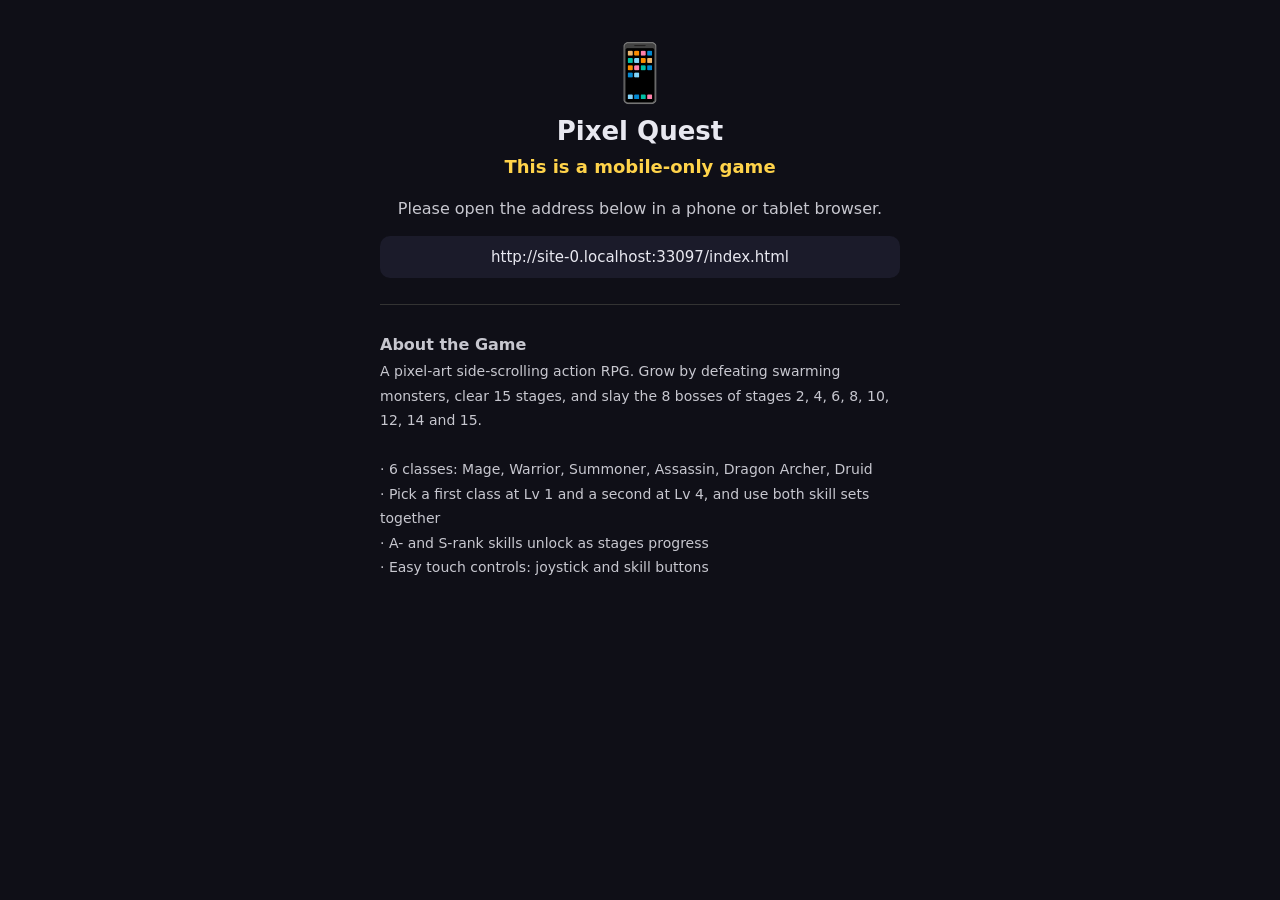
==== index.html @ 2a6843b0 "Add files via upload" ====
<!DOCTYPE html><html lang="ko"><head><meta charset="utf-8"><meta name="viewport" content="width=device-width,initial-scale=1,maximum-scale=1,user-scalable=no,viewport-fit=cover"><title>픽셀퀘스트</title>
<style>
:root{
 --bg:#090d18;--fg:#f1f4ff;--bt:#18243a;--bd:#425879;
 --gold:#f4c96b;--cyan:#72d9ed;--violet:#a98cff;
 color-scheme:dark;box-sizing:border-box;
 padding-top:env(safe-area-inset-top,0px);padding-bottom:env(safe-area-inset-bottom,0px)
}
*,*:before,*:after{box-sizing:border-box}
html,body{
 margin:0;min-height:100%;color:var(--fg);
 background:
 radial-gradient(ellipse at 50% 0%,rgba(56,83,135,.28),transparent 55%),
 radial-gradient(ellipse at 10% 80%,rgba(40,89,111,.12),transparent 45%),
 linear-gradient(160deg,#080c17 0%,#111a2b 48%,#080d19 100%);
 background-attachment:fixed;font-family:system-ui,-apple-system,sans-serif;
 touch-action:manipulation;overscroll-behavior:none;user-select:none;
 -webkit-user-select:none;-webkit-touch-callout:none;-webkit-tap-highlight-color:transparent
}
canvas,button,#ctl,#top{touch-action:manipulation}
#c{
 display:block;width:min(100%,62vh);max-width:900px;margin:0 auto;
 image-rendering:pixelated;background:#070b14;
 border:1px solid rgba(145,184,224,.42);border-radius:13px;
 box-shadow:0 0 0 3px rgba(6,12,24,.92),0 0 0 4px rgba(115,159,207,.16),
 0 18px 44px rgba(0,0,0,.58),0 0 32px rgba(71,143,194,.12)
}
#top{
 max-width:900px;margin:0 auto;padding:12px 8px 9px;display:flex;gap:9px
}
button{
 position:relative;overflow:hidden;font:inherit;color:var(--fg);
 background:linear-gradient(180deg,#273a58 0%,#17243a 55%,#111b2d 100%);
 border:1px solid #58759a;border-radius:10px;padding:0;
 box-shadow:0 3px 0 #080f1c, inset 0 1px 0 rgba(255,255,255,.2),
 0 5px 14px rgba(0,0,0,.22);
 text-shadow:0 1px 2px #000;transition:filter .12s,transform .12s
}
button:before{
 content:"";position:absolute;inset:2px;border:1px solid rgba(177,213,246,.12);
 border-radius:7px;pointer-events:none
}
button:active{transform:translateY(2px);filter:brightness(1.2);box-shadow:0 1px 0 #080f1c}
#bs{
 height:42px;flex:1;font-size:14px;font-weight:800;letter-spacing:.04em;
 color:#ffe6a0;border-color:#9b7b43;
 background:linear-gradient(180deg,#5c482c,#342a22 60%,#211d1d)
}
#bm,#bl{
 height:42px;width:56px;font-size:19px;flex:none;
 background:linear-gradient(180deg,#29495d,#172b40)
}
#ctl{
 max-width:900px;margin:0 auto;padding:10px 9px 12px;display:grid;gap:8px;
 background:linear-gradient(180deg,rgba(15,25,43,.08),rgba(8,14,26,.72));
 border-top:1px solid rgba(130,171,213,.12)
}
.dp{display:flex;justify-content:space-between;align-items:center;gap:14px;padding:3px 3px}
#js{
 width:132px;height:132px;flex:none;position:relative;border-radius:50%;
 background:radial-gradient(circle at 42% 36%,rgba(71,112,154,.58),rgba(21,38,63,.9) 58%,#0b1425 100%);
 border:2px solid #6b91b4;box-shadow:inset 0 0 0 5px rgba(5,12,24,.52),
 inset 0 0 22px rgba(105,175,220,.2),0 5px 18px rgba(0,0,0,.45);
 touch-action:none
}
#js:before{
 content:"";position:absolute;inset:10px;border:1px dashed rgba(176,214,243,.3);
 border-radius:50%;pointer-events:none
}
#js:after{
 content:"";position:absolute;left:50%;top:50%;width:4px;height:4px;
 transform:translate(-50%,-50%);border-radius:50%;background:#bcecff;
 box-shadow:0 0 8px #72d9ed;pointer-events:none
}
#kn{
 position:absolute;width:54px;height:54px;left:37px;top:37px;border-radius:50%;
 background:radial-gradient(circle at 34% 27%,#f1fbff 0%,#9fc5dd 13%,#557e9e 47%,#213d5a 78%,#14243a 100%);
 border:2px solid rgba(220,242,255,.7);
 box-shadow:0 4px 9px rgba(0,0,0,.55),inset 0 2px 4px rgba(255,255,255,.45);
 pointer-events:none
}
#sg{display:grid;grid-template-columns:repeat(4,minmax(0,1fr));gap:7px;flex:1;min-width:0}
.sk{
 height:62px;min-width:0;padding:0 2px;border-radius:9px;
 background:linear-gradient(180deg,#293d5c,#17243a 60%,#101a2b);
 border-color:#58749a;box-shadow:0 3px 0 #080f1b,inset 0 1px 0 rgba(255,255,255,.18);
}
.sk:nth-child(4n+1){border-color:#5687a9}
.sk:nth-child(4n+2){border-color:#987bba}
.sk:nth-child(4n+3){border-color:#b18b50}
.sk:nth-child(4n){border-color:#649a80}
.sk span{display:block;font-size:10px;line-height:1.18;font-weight:800;white-space:nowrap;overflow:hidden;text-overflow:ellipsis;padding:0 2px}
.sk i{display:block;font-style:normal;font-size:9px;opacity:.72;margin-top:4px}
#zoo{
 display:flex;justify-content:center;gap:12px;padding:13px 0 24px;margin:8px 8px 0;
 border-top:1px solid rgba(125,165,206,.18);
 background:linear-gradient(180deg,rgba(18,30,49,.32),transparent)
}
#zoo img{
 width:46px;image-rendering:pixelated;filter:drop-shadow(0 4px 4px rgba(0,0,0,.55));
 animation:bob .8s infinite alternate ease-in-out
}
#ov{
 display:none;position:fixed;inset:0;z-index:9;
 background:radial-gradient(ellipse at 50% 25%,rgba(45,67,108,.97),rgba(8,12,25,.985) 68%);
 color:#fff;flex-direction:column;align-items:center;justify-content:center;gap:9px;
 overflow:auto;padding:18px;touch-action:pan-y
}
#ov button{
 color:#fff;background:linear-gradient(180deg,#3a5277,#1b2c48);
 border-color:#7896bc;min-height:38px
}
.r{display:flex;justify-content:space-between;align-items:center;width:min(340px,92%);gap:10px}
.r button{width:46px;height:34px;font-size:18px}
.r button:disabled{opacity:.3}
.m{
 width:min(340px,92%);padding:13px;font-size:16px;
 background:linear-gradient(180deg,rgba(40,57,85,.95),rgba(17,28,48,.96));
 border:1px solid rgba(156,193,230,.55);border-radius:12px;
 box-shadow:0 8px 24px rgba(0,0,0,.3),inset 0 1px 0 rgba(255,255,255,.12)
}
.m small{display:block;opacity:.76;font-size:12px}
h3{margin:4px;color:#ffe3a0;text-shadow:0 2px 4px #000}
p{margin:2px}
.hp{
 width:min(350px,94%);font-size:13px;line-height:1.6;text-align:left;
 background:linear-gradient(145deg,rgba(22,36,58,.94),rgba(10,19,34,.96));
 border:1px solid #526e91;border-radius:12px;padding:13px 15px;
 max-height:62vh;overflow:auto;box-shadow:0 8px 24px rgba(0,0,0,.32)
}
.hp b{color:#ffdc83}
.glass{background:rgba(11,20,36,.72)!important;backdrop-filter:blur(9px);-webkit-backdrop-filter:blur(9px)}
.glass .r,.glass h3,.glass p{text-shadow:0 1px 3px #000}
.ttl{
 font-size:38px;font-weight:950;letter-spacing:2px;color:#ffe08a;text-align:center;
 text-shadow:2px 2px 0 #8a5422,4px 4px 0 #342315,6px 7px 0 #050914;
 filter:drop-shadow(0 0 12px rgba(255,204,105,.22))
}
.sub{opacity:.8;font-size:13px;text-align:center;color:#c8d8ee}
.chars{display:flex;gap:9px;margin:10px 0}
.chars img{width:46px;image-rendering:pixelated;animation:bob 1s infinite alternate;filter:drop-shadow(0 4px 5px #000)}
@keyframes bob{to{transform:translateY(-6px)}}
@keyframes fi{from{opacity:0;transform:translateY(8px)}}
.fi{animation:fi .7s both;text-align:center}
@media(max-width:370px){
 #js{width:112px;height:112px}
 #kn{width:48px;height:48px;left:30px;top:30px}
 .sk{height:58px}.sk span{font-size:9px}
 #ctl{padding-left:6px;padding-right:6px}
}
@media(min-width:700px){
 #ctl{padding-left:14px;padding-right:14px}
 .sk{height:68px}
}
</style></head><body>
<div id="top"><button id="bs">스탯 / 스킬</button><button id="bm">🔊</button><button id="bl">🌐</button></div>
<canvas id="c"></canvas>
<div id="ctl"><div class="dp"><div id="js"><div id="kn"></div></div><div id="sg"><button class="sk"><span></span><i></i></button><button class="sk"><span></span><i></i></button><button class="sk"><span></span><i></i></button><button class="sk"><span></span><i></i></button><button class="sk"><span></span><i></i></button><button class="sk"><span></span><i></i></button><button class="sk"><span></span><i></i></button><button class="sk"><span></span><i></i></button></div></div></div>
<div id="zoo"></div>
<div id="ov"></div>
<script>
(function(){var u=navigator.userAgent||'',m=/Android|iPhone|iPad|iPod|Mobile|Silk/i.test(u)||(navigator.maxTouchPoints>1&&/Macintosh/.test(u))||(matchMedia&&matchMedia('(pointer:coarse)').matches&&matchMedia('(hover:none)').matches);
if(m||/[?&]dev(=|&|$)/.test(location.search))return;
document.body.innerHTML='<div style="position:fixed;inset:0;overflow:auto;background:#0f0f17;color:#e8e8f0;font-family:system-ui,sans-serif;text-align:center;padding:40px 20px;box-sizing:border-box"><div style="max-width:520px;margin:0 auto"><div style="font-size:56px">📱</div><h1 style="font-size:26px;margin:10px 0">픽셀퀘스트</h1><p style="font-size:18px;color:#ffd34a;font-weight:700;margin:6px 0 18px">모바일 전용 게임이에요</p><p style="line-height:1.7;opacity:.85">휴대폰이나 태블릿의 브라우저에서 아래 주소로 접속해 주세요.</p><p style="background:#1b1b2a;border-radius:10px;padding:12px;word-break:break-all;font-size:15px;margin:14px 0">'+location.origin+location.pathname+'</p><hr style="border:0;border-top:1px solid #333;margin:26px 0"><div style="text-align:left;line-height:1.75;font-size:14px;opacity:.85"><b style="font-size:16px">게임 소개</b><br>픽셀 도트 감성의 횡스크롤 액션 RPG입니다. 몰려오는 몬스터를 처치하며 성장하고, 15개 스테이지를 돌파하고 2·4·6·8·10·12·14·15 스테이지의 보스 8마리를 쓰러뜨리세요.<br><br>· 6개 직업: 법사, 전사, 소환사, 어쌔신, 용의 신궁, 자연술사<br>· 레벨 1에 첫 직업을, 레벨 4에 두 번째 직업을 고르고 두 직업의 스킬을 함께 사용<br>· 스테이지가 오르면 A급, S급 스킬이 열리는 성장 구조<br>· 터치 조이스틱과 스킬 버튼으로 간편하게 조작</div></div></div>';
window.__NOMOBILE=1})();
</script>

<script>
window.RIG=(function(){let g;
var GPAL={t1:'#3a7a3a',t2:'#5aa24a',h1:'#2f6a2a',h2:'#4aa23c',sk:'#f4d4b0',cl:'#7a4a2a',mode:'snake',hr:'#c8321f'};
const ez=x=>x<0?0:x>1?1:x*x*(3-2*x),lerp=(a,b,t)=>a+(b-a)*t,cl=(x,a=0,b=1)=>Math.max(a,Math.min(b,x));
let IDLE=0,NOFX=0;const seg=(t,a,b)=>IDLE?0:cl((t-a)/(b-a));
function shade(h,k){const n=parseInt(h.slice(1),16);let r=n>>16,gg=n>>8&255,b=n&255;r=cl(r*k,0,255)|0;gg=cl(gg*k,0,255)|0;b=cl(b*k,0,255)|0;return`rgb(${r},${gg},${b})`}
let LW=1.3;
function body(fill,k=.55){g.fillStyle=fill;g.fill();g.lineWidth=LW*.8;g.strokeStyle=shade(fill,Math.max(k,.8));g.lineJoin='round';g.stroke()}
function rect(cx,cy,w,h,a,fill,r=1.5){g.save();g.translate(cx,cy);g.rotate(a);g.beginPath();g.roundRect(-w/2,-h/2,w,h,r);body(fill);g.restore()}
function circ(x,y,r,fill){g.beginPath();g.arc(x,y,r,0,7);body(fill)}
function limb(x,y,a1,l1,a2,l2,w,fill){// returns hand pos
 const x1=x+Math.cos(a1)*l1,y1=y+Math.sin(a1)*l1,x2=x1+Math.cos(a2)*l2,y2=y1+Math.sin(a2)*l2;
 g.lineCap='round';for(const [col,ww] of [[shade(fill,.8),w+1.1],[fill,w]]){g.strokeStyle=col;g.lineWidth=ww;g.beginPath();g.moveTo(x,y);g.lineTo(x1,y1);g.lineTo(x2,y2);g.stroke()}
 return[x2,y2,x1,y1]}
function sword(x,y,a,len,w=2.6){g.save();g.translate(x,y);g.rotate(a);g.beginPath();g.moveTo(-3,-w/2);g.lineTo(len-4,-w/2);g.lineTo(len+2,0);g.lineTo(len-4,w/2);g.lineTo(-3,w/2);g.closePath();body('#cfd6e4',.5);g.fillStyle='#8a5a2a';g.fillRect(-5,-1.2,3,2.4);g.fillStyle='#e0b040';g.fillRect(-1,-4,2,8);g.restore()}
function arcFx(x,y,r,a0,a1,al,col='#9fe8ff'){if(al<=0)return;g.save();g.globalCompositeOperation='lighter';g.lineCap='round';for(const [w,o] of [[9,.18],[3,.9]]){g.globalAlpha=al*o;g.strokeStyle=col;g.lineWidth=w;g.beginPath();g.arc(x,y,r,a0,a1,a1<a0);g.stroke()}g.restore()}
function orb(x,y,r,col){g.save();g.globalCompositeOperation='lighter';for(const [k,o] of [[2.2,.25],[1.4,.5],[.7,1]]){g.globalAlpha=o;g.fillStyle=col;g.beginPath();g.arc(x,y,r*k,0,7);g.fill()}g.restore()}
let SKY=0;function yb(c){if(!SKY)return c;const n=parseInt(c.slice(1),16),m=[0xe6,0xbf,0x55];const f=v=>Math.max(0,Math.min(255,((v-205)*1.7+205)|0));const r=f((n>>16)*.72+m[0]*.28),gg=f((n>>8&255)*.72+m[1]*.28),b=f((n&255)*.72+m[2]*.28);return`rgb(${r},${gg},${b})`}
function skull(x,y,s,jaw=0){circ(x,y,5.2*s,yb('#e8e4d4'));rect(x,y+4.6*s+jaw,5.4*s,2.6*s,0,yb('#d6d1bd'),1);g.fillStyle='#1a1410';g.beginPath();g.arc(x+1.4*s,y-.6*s,1.35*s,0,7);g.arc(x+3.4*s,y-.6*s,1.35*s,0,7);g.fill();g.fillStyle='#ff4a3a';g.fillRect(x+1.1*s,y-.9*s,.8*s,.8*s);g.fillRect(x+3.1*s,y-.9*s,.8*s,.8*s)}
function ikArm(x,y,tx,ty,l1,l2,w,fill,dir){const dx=tx-x,dy=ty-y,d=Math.hypot(dx,dy)||1,m=Math.min(d,l1+l2-.3),a=Math.atan2(dy,dx),c=Math.max(-1,Math.min(1,(l1*l1+m*m-l2*l2)/(2*l1*m))),ang=Math.acos(c)*dir,ex=x+Math.cos(a+ang)*l1,ey=y+Math.sin(a+ang)*l1,hx=x+Math.cos(a)*m,hy=y+Math.sin(a)*m;return limb(x,y,a+ang,l1,Math.atan2(hy-ey,hx-ex),l2,w,fill)}
function bowArms(t,SH,SR,L,skin,skinR,sc,fx){let aim,pull,fire=false,q=0;
 if(IDLE){aim=.5+Math.sin(t*5)*.03;pull=3}
 else{aim=t<.3?lerp(.5,-.06,ez(seg(t,0,.3))):t<.8?-.06:lerp(-.06,.5,ez(seg(t,.8,1)));
  pull=t<.3?3:t<.6?lerp(3,11,ez(seg(t,.3,.6))):t<.72?lerp(11,3,ez(seg(t,.6,.72))):3;fire=t>=.6;q=t-.6}
 const hx=SH[0]+Math.cos(aim)*2*L,hy=SH[1]+Math.sin(aim)*2*L;
 limb(SH[0],SH[1],aim,L,aim,L,3,skin);bow(hx,hy,aim,pull,fire,sc);
 const nx=hx-Math.cos(aim)*pull,ny=hy-Math.sin(aim)*pull;
 ikArm(SR[0],SR[1],nx,ny,L*.9,L*.9,2.8,skinR,1);circ(nx,ny,1.7,skinR);circ(hx,hy,1.9,skin);
 if(!NOFX&&fx&&!IDLE&&t<.6){g.save();g.globalCompositeOperation='lighter';g.globalAlpha=.25+.45*seg(t,.3,.6);g.fillStyle=fx;g.beginPath();g.arc(hx+Math.cos(aim)*2,hy+Math.sin(aim)*2,2+seg(t,.3,.6)*2.5,0,7);g.fill();g.restore()}
 if(!NOFX&&fire&&q<.4){arrowFx(hx,hy,aim,q*330);if(fx){g.save();g.globalCompositeOperation='lighter';g.globalAlpha=.6*(1-q/.4);g.fillStyle=fx;g.beginPath();g.arc(hx+Math.cos(aim)*q*330,hy+Math.sin(aim)*q*330,7,0,7);g.fill();g.restore()}}}
function skel(t,mode){// facing +x
 const sway=Math.sin(t*6)*.6;
 limb(-1,-13,1.6+sway*.1,7,1.5,7,3,yb('#c9c4b0'));limb(3,-13,1.45,7,1.62,7,3,yb('#e8e4d4'));
 rect(1,-15,8,4,0,yb('#d6d1bd'));
 let lean=0,a1=-.3,bend=.5,pw=0;
 if(mode=='sw'){const R0=1.15,RB=-.25;
  if(IDLE){a1=R0+sway*.05;bend=RB;lean=0}
  else{const w=seg(t,0,.45),s2=seg(t,.45,.7),r=seg(t,.7,1);
   if(t<.45){a1=lerp(R0,-2.5,ez(w));bend=lerp(RB,-.4,ez(w));lean=-3*ez(w)}
   else if(t<.7){a1=lerp(-2.5,R0,ez(s2));bend=lerp(-.4,RB+.5,ez(s2));lean=lerp(-3,5,ez(s2))}
   else{a1=R0;bend=lerp(RB+.5,RB,ez(r));lean=lerp(5,0,ez(r))}}}
 else{lean=0}
 g.save();g.translate(lean,0);
 rect(1,-24,9,13,0,yb('#e8e4d4'),2);g.strokeStyle=yb('#8e8872');g.lineWidth=1;for(let i=0;i<3;i++){g.beginPath();g.moveTo(-2,-27+i*3.4);g.lineTo(4,-27+i*3.4);g.stroke()}
 rect(1,-16.5,3,4,0,yb('#d6d1bd'));
 if(mode!='ar')limb(-2,-29,2.2,6,2.4,6,2.8,yb('#c9c4b0'));
 const sh=[2,-29];let h=mode=='ar'?[0,0]:limb(sh[0],sh[1],a1,8,a1+bend,8,2.8,yb('#e8e4d4'));
 skull(2.5,-35,1,0);
 if(mode=='sw'){const ang=a1+bend;sword(h[0],h[1],ang-.2+ (t>=.45&&t<.7?.3:0),17);
  if(t>.45&&t<.78){const al=1-seg(t,.62,.78),aa=-2.5,ab=1.0;arcFx(sh[0],sh[1],18,lerp(aa,ab,ez(seg(t,.45,.7)))-1.8,lerp(aa,ab,ez(seg(t,.45,.7))),al)}}
 else{bowArms(t,sh,[-2,-29],8,yb('#e8e4d4'),yb('#c9c4b0'),.8)}
 g.restore()}
let BOWC=null;const BOWD={m:'#c8a06a',o:'#4a321a',h:'#ecd8a8',t:'#f4e6c0',g:'#6a4a28'},BOWG={m:'#e8c040',o:'#6a4208',h:'#fff2a8',t:'#fff8cc',g:'#7a4a10'};
function bow(x,y,a,pull,fire,sc=1){const c=BOWC||BOWD,L=17*sc,bend=1+Math.max(0,pull-3)*.05,P=u=>{const U=[0,.12,.37,.6,.8,1],X=[0,.1,.25,.1,-.12,-.27];let i=0;while(i<4&&u>U[i+1])i++;const t=(u-U[i])/(U[i+1]-U[i]),s=t*t*(3-2*t);return[L*bend*(X[i]+(X[i+1]-X[i])*s),u*L]},N=14;
 g.save();g.translate(x,y);g.rotate(a);g.lineCap='round';g.lineJoin='round';
 for(const sg of[-1,1])for(let ps=0;ps<3;ps++){for(let i=0;i<N;i++){const u0=i/N,u1=(i+1)/N,p0=P(u0),p1=P(u1),w=(4.4-2.6*u1)*sc;g.strokeStyle=ps==0?c.o:ps==1?c.m:c.h;g.lineWidth=ps==0?w+1.5:ps==1?w:w*.32;const ox=ps==2?.7*sc:0;g.beginPath();g.moveTo(p0[0]+ox,sg*p0[1]);g.lineTo(p1[0]+ox,sg*p1[1]);g.stroke()}}
 const T=P(1);g.fillStyle=c.o;for(const sg of[-1,1]){g.beginPath();g.arc(T[0],sg*T[1],1.9*sc,0,7);g.fill()}g.fillStyle=c.t;for(const sg of[-1,1]){g.beginPath();g.arc(T[0],sg*T[1],1.1*sc,0,7);g.fill()}
 g.fillStyle=c.o;g.fillRect(-2.5*sc,-5.2*sc,5*sc,10.4*sc);g.fillStyle=c.g;g.fillRect(-1.8*sc,-4.4*sc,3.6*sc,8.8*sc);g.strokeStyle=c.h;g.lineWidth=.7*sc;for(let i=-3;i<=3;i+=2){g.beginPath();g.moveTo(-1.8*sc,i*sc);g.lineTo(1.8*sc,i*sc+1.1*sc);g.stroke()}
 g.strokeStyle='#f2efe0';g.lineWidth=.9;g.beginPath();g.moveTo(T[0],-T[1]);g.lineTo(-pull,0);g.lineTo(T[0],T[1]);g.stroke();
 if(!fire){g.strokeStyle='#d8d0b8';g.lineWidth=1.6;g.beginPath();g.moveTo(-pull,0);g.lineTo(L*.95,0);g.stroke();g.fillStyle='#cfd6e4';g.beginPath();g.moveTo(L*.95,-2.4);g.lineTo(L*.95+5,0);g.lineTo(L*.95,2.4);g.fill()}g.restore()}
function arrowFx(x,y,a,d){g.save();g.translate(x,y);g.rotate(a);g.translate(d,0);g.strokeStyle='#d8d0b8';g.lineWidth=1.8;g.beginPath();g.moveTo(-14,0);g.lineTo(6,0);g.stroke();g.fillStyle='#cfd6e4';g.beginPath();g.moveTo(6,-2.4);g.lineTo(11,0);g.lineTo(6,2.4);g.fill();g.globalCompositeOperation='lighter';g.globalAlpha=.5;g.strokeStyle='#ffe9a8';g.lineWidth=4;g.beginPath();g.moveTo(-34,0);g.lineTo(-10,0);g.stroke();g.restore()}
let TWF=1;
function archerTop(t,sx,sy,skin,hair,cloth,scale=1){// upper body at (sx,sy)=neck base ; bow arm forward
 const w=seg(t,0,.55),f=t>=.6,rl=seg(t,.6,.8),pull=f?lerp(9,0,ez(rl*3)):lerp(0,9,ez(w)),a=-.08;
 rect(sx,sy+7,9*TWF,15,0,cloth,2);
 const bx=sx+13,by=sy+1;
 bowArms(t,[sx+1,sy+1],[sx-1,sy+1],7.5,skin,shade(skin,.85),1);
 circ(sx+1,sy-6,5.4,skin);return{bx,by,pull,f}}
function centaur(t){const gx=Math.sin(t*5)*.25;
 // legs
 for(const [x,ph,col] of [[-18,0,'#8a5228'],[-12,2,'#8a5228'],[12,1,'#a8683a'],[18,3,'#a8683a']])limb(x,-21,1.6+Math.sin(t*5+ph)*.12,11,1.57,10.5,3.6,col);
 g.beginPath();g.ellipse(0,-27,25,10.5,0,0,7);body('#b0703a');
 g.strokeStyle='#5a3418';g.lineWidth=3;g.beginPath();g.moveTo(-24,-30);g.bezierCurveTo(-34,-30,-36,-18,-33,-9+Math.sin(t*6)*2);g.stroke();
 rect(18,-34,8*1.7,10,-.2,'#b0703a',3);
 const w=seg(t,0,.55);TWF=1.7;archerTop(t,19,-47,'#e0a878','#5a3418','#d8b078');TWF=1;
 g.fillStyle='#5a3418';g.beginPath();g.arc(20,-53.5,5.9,3.1,6.3);g.fill();
}
function snakeTail(t,x0,y0,t1,t2,len=64,w0=6.4){const N=44,pts=[],G0=-7;for(let i=0;i<=N;i++){const u=i/N;const x=x0-2-u*len+Math.sin(t*3+u*4)*2*u;let y=G0-(G0-y0)*Math.exp(-u*4.2)*1+Math.sin(u*9-t*3)*3.2*u-(u>.78?Math.pow((u-.78)/.22,1.7)*15:0);pts.push([x,y,w0*Math.pow(1-u,.75)+1])}
 const L=[],R=[];for(let i=0;i<=N;i++){const a=pts[Math.max(0,i-1)],b=pts[Math.min(N,i+1)],dx=b[0]-a[0],dy=b[1]-a[1],m=Math.hypot(dx,dy)||1,nx=-dy/m,ny=dx/m;L.push([pts[i][0]+nx*pts[i][2],pts[i][1]+ny*pts[i][2]]);R.push([pts[i][0]-nx*pts[i][2],pts[i][1]-ny*pts[i][2]])}
 g.beginPath();L.forEach((p,i)=>i?g.lineTo(p[0],p[1]):g.moveTo(p[0],p[1]));for(let i=N;i>=0;i--)g.lineTo(R[i][0],R[i][1]);g.closePath();body(t1,.55);
 g.save();g.clip();g.strokeStyle=shade(t1,.72);g.lineWidth=1;g.globalAlpha=.7;for(let i=4;i<N;i+=3){const p=pts[i];g.beginPath();g.moveTo(L[i][0],L[i][1]);g.quadraticCurveTo(p[0]-1.8,p[1]+.4,R[i][0],R[i][1]);g.stroke()}
 g.globalAlpha=.6;g.strokeStyle=t2;g.lineWidth=3;g.beginPath();pts.forEach((p,i)=>i?g.lineTo(p[0],p[1]+p[2]*.5):g.moveTo(p[0],p[1]+p[2]*.5));g.stroke();g.restore()}
function gorgon(t){const pony=GPAL.mode=='pony';
 snakeTail(t,0,-20,GPAL.t1,GPAL.t2,64,6.4*1.7*2/3);
 g.save();g.scale(2/3,1);g.beginPath();g.moveTo(-7.7,-30);g.lineTo(7.7,-30);g.quadraticCurveTo(12.5,-24,11.5,-17);g.quadraticCurveTo(10,-11,0,-9.5);g.quadraticCurveTo(-10,-11,-11.5,-17);g.quadraticCurveTo(-12.5,-24,-7.7,-30);g.closePath();body(GPAL.cl,.55);g.restore();

 const nS=pony?0:19;for(let k=0;k<nS;k++){const a=-2.9+k*.22+Math.sin(t*5+k)*.18;g.strokeStyle=GPAL.h1;g.lineWidth=2.4;g.lineCap='round';g.beginPath();g.moveTo(-1,-46);g.quadraticCurveTo(-1+Math.cos(a)*10,-46+Math.sin(a)*10-3,-1+Math.cos(a+.3)*15+Math.sin(t*6+k)*2,-46+Math.sin(a)*14);g.stroke();g.strokeStyle=GPAL.h2;g.lineWidth=1;g.stroke();g.fillStyle=GPAL.h2;g.fillRect(-1+Math.cos(a+.3)*15+Math.sin(t*6+k)*2-1,-46+Math.sin(a)*14-1,2,2)}
 TWF=1.7*2/3;archerTop(t,0,-36,GPAL.sk,GPAL.h1,GPAL.cl);TWF=1;
 if(!pony){g.save();g.beginPath();g.arc(1,-42,5.5,0,7);g.clip();g.fillStyle=GPAL.h1;g.fillRect(-8,-56,18,11.2);g.restore();g.lineCap='round';for(let k=0;k<7;k++){const x=-3.6+k*1.45,sw=Math.sin(t*6+k*1.3)*.5;g.strokeStyle=GPAL.h1;g.lineWidth=1.9;g.beginPath();g.moveTo(x,-47.5);g.quadraticCurveTo(x+(k%2?1.4:-1.4)+sw,-46,x+(k%2?-.4:.4),-44.2);g.stroke();g.strokeStyle=GPAL.h2;g.lineWidth=.8;g.stroke()}}
 if(pony){const sw=Math.sin(t*6)*2;g.beginPath();g.arc(1,-42.5,6.2,3.2,6.3);g.lineTo(5,-38);g.lineTo(-4,-38);g.closePath();body(GPAL.hr,.6);g.beginPath();g.moveTo(-4,-44);g.quadraticCurveTo(-16,-44+sw,-20,-30+sw*1.5);g.quadraticCurveTo(-12,-34,-3,-39);g.closePath();body(GPAL.hr,.6)}
 g.fillStyle='#ff4a3a';g.fillRect(2.2,-42,1.4,1.4);g.fillRect(-.6,-42,1.4,1.4);
}
let AXG=0;
function axeD(x,y,a,len=30){g.save();g.translate(x,y);g.rotate(a);g.fillStyle='#4a2f14';g.fillRect(-8,-1.6,len+6,3.2);g.fillStyle='#8a5a2a';g.fillRect(-8,-.6,len+6,1.2);
 const BC=AXG?'#e8b838':'#b4bccc',BH=AXG?'#fff0a0':'#e8eef8';
 g.fillStyle='#6a6a78';g.fillRect(len-12,-4,7,8);g.fillStyle='#4a4a58';g.fillRect(len-12,-1,7,2);
 g.beginPath();g.moveTo(len-6,-21);g.bezierCurveTo(len+10,-19,len+17,-9,len+17,0);g.bezierCurveTo(len+17,9,len+10,19,len-6,21);g.quadraticCurveTo(len+5,10,len+5,0);g.quadraticCurveTo(len+5,-10,len-6,-21);g.closePath();body(BC,.55);
 g.strokeStyle=BH;g.lineWidth=1.2;g.lineCap='round';g.beginPath();g.moveTo(len+13,-6);g.quadraticCurveTo(len+15,0,len+13,6);g.stroke();g.restore()}
function mino(t){const sw=(tt)=>{const w=seg(tt,0,.5),s=seg(tt,.5,.64),r=seg(tt,.74,1);return tt<.5?lerp(-.4,-2.6,ez(w)):tt<.64?lerp(-2.6,1.3,ez(s)):lerp(1.3,-.4,ez(r))};
 const w=seg(t,0,.5),s=seg(t,.5,.64),r=seg(t,.74,1);
 const aa=sw(t),ab=sw(Math.max(0,t-.045));let lean=t<.5?-4*ez(w):t<.64?lerp(-4,9,ez(s)):lerp(9,0,ez(r));let dip=t<.5?0:t<.64?lerp(0,5,s):lerp(5,0,r);
 limb(-9,-22,1.62,12,1.57,12,7,'#5a3018');limb(9,-22,1.5,12,1.6,12,7,'#7a4524');
 g.save();g.translate(lean,dip);
 rect(0,-34,28,24,0,'#8a4f2a',5);rect(0,-24,22,8,0,'#5a3018',2);g.fillStyle='#e8e4d4';g.fillRect(-14,-26,28,2.6);
 for(const [x,y] of [[-9,-40],[6,-37]]){g.strokeStyle='#6a3a1c';g.lineWidth=1;g.beginPath();g.arc(x,y,3,0,3);g.stroke()}
 // back arm + axe
 const shB=[-13,-42],hB=limb(shB[0],shB[1],ab,12,ab+.12,12,7,'#7a4524');circ(hB[0],hB[1],5,'#6a3a1c');
 rect(5,-55,18,17,0,'#8a4f2a',6);rect(14,-50,10,8,0,'#5a3018',3);g.fillStyle='#e8c8a8';g.fillRect(19,-48,2,2);g.fillStyle='#ff3a2a';g.fillRect(8,-58,3,2);g.fillRect(14,-58,3,2);
 for(const sgn of[-1,1]){g.save();g.translate(11,-62);g.scale(sgn,1);g.beginPath();g.moveTo(5,0);g.quadraticCurveTo(14,-3,14,-15);g.quadraticCurveTo(8,-6,2,-2);g.closePath();body('#eee9da',.6);g.restore()}
 const sh=[14,-43],h=limb(sh[0],sh[1],aa,12,aa+.12,12,7,'#8a4f2a');circ(h[0],h[1],5.4,'#7a4524');axeD(h[0],h[1],aa+.12,28);
 if(t>.5&&t<.82){const al=1-seg(t,.64,.82),m=lerp(-2.6,1.3,ez(seg(t,.5,.64)));arcFx(sh[0],sh[1],42,m-1.6,m,al,'#ffc890')}
 g.restore();
 if(t>.62&&t<1){const q=seg(t,.62,.95);g.save();g.globalCompositeOperation='lighter';g.strokeStyle='#ffb060';g.globalAlpha=1-q;g.lineWidth=2.5;g.beginPath();g.ellipse(36,0,10+q*36,3+q*8,0,0,7);g.stroke();g.restore()}}

function spLeg(bx,by,spread,kh,ph,col,w,al=1,lift=0){const fx=bx+spread+Math.sin(ph)*spread*.07,fy=-Math.max(0,Math.sin(ph+1.57))*4*(Math.abs(spread)>0?1:0)-lift,kx=bx+spread*.45,ky=-kh;g.save();g.globalAlpha=al;g.lineCap='round';g.lineJoin='round';for(const [c,ww] of[[shade(col,.5),w+2.2],[col,w]]){g.strokeStyle=c;g.lineWidth=ww;g.beginPath();g.moveTo(bx,by);g.lineTo(kx,ky);g.lineTo(fx,fy);g.stroke()}g.restore();return[kx,ky]}

// ===== generic humanoid =====
function staffD(x,y,a,len,orb,gl=1){g.save();g.translate(x,y);g.rotate(a);g.strokeStyle='#3a2410';g.lineWidth=4;g.lineCap='round';g.beginPath();g.moveTo(-len*.3,0);g.lineTo(len*.7,0);g.stroke();g.strokeStyle='#8a5a2a';g.lineWidth=2.4;g.stroke();g.restore();const ex=x+Math.cos(a)*len*.7,ey=y+Math.sin(a)*len*.7;return[ex,ey]}
function dagger(x,y,a,len=8){g.save();g.translate(x,y);g.rotate(a);g.beginPath();g.moveTo(-1,-1.6);g.lineTo(len,-1);g.lineTo(len+3,0);g.lineTo(len,1);g.lineTo(-1,1.6);g.closePath();body('#dfe6f2',.5);g.fillStyle='#e0b040';g.fillRect(-3,-2.6,2,5.2);g.restore()}
function crescent(x,y,sz,col,al=1,flip=1){g.save();g.translate(x,y);g.scale(flip,1);g.globalCompositeOperation='lighter';g.globalAlpha=al;g.fillStyle=col;g.beginPath();g.arc(0,0,sz,-1.2,1.2);g.arc(-sz*.45,0,sz*.9,1.1,-1.1,true);g.closePath();g.fill();g.restore()}
function human(t,o){
 const w=seg(t,0,.5),s=seg(t,.5,.64),r=seg(t,.7,1);
 const act=t<.5?ez(w):t<.64?1:1-ez(r);
 let lean=0,dx=0;
 const sk=o.sk||'#f2c08a',bd=o.bd||'#b8402a',lg=o.lg||shade(bd,.7);
 const ghosts=(o.at=='dash'&&t>.45&&t<.75)?4:0;
 for(let q=ghosts;q>=0;q--){
  g.save();if(q){g.globalAlpha=.22*(1-q/5);}
  let off=0;if(o.at=='dash'){off=t<.45?-3*ez(w):t<.7?lerp(-3,22,ez(s)):lerp(22,0,ez(r));off-=q*9}
  if(o.at=='slash'||o.at=='twin')off=t<.5?-2*ez(w):t<.7?lerp(-2,6,ez(s)):lerp(6,0,ez(r));
  g.translate(off,0);
  const sway=Math.sin(t*6)*.5;
  // cape
  if(o.cape){g.beginPath();g.moveTo(-3,-30);g.lineTo(-11-Math.sin(t*5)*1.5-act*3,-8);g.lineTo(-1,-12);g.lineTo(5,-30);g.closePath();body(o.cape,.55)}
  limb(-1,-14,1.6+sway*.1,7,1.5,7,3.2,shade(lg,.85));limb(3,-14,1.45,7,1.6,7,3.2,lg);
  rect(1.5,-23,10,14,0,bd,2.5);if(o.belt){g.fillStyle=o.belt;g.fillRect(-3.5,-18,10,2.4)}
  if(o.trim){g.fillStyle=o.trim;g.fillRect(-3.5,-30,10,1.8);g.fillRect(-1,-30,1.8,14)}
  if(o.skirt){g.beginPath();g.moveTo(-4,-15);g.lineTo(7,-15);g.lineTo(9,-6);g.lineTo(-6,-6);g.closePath();body(o.skirt,.6)}
  // back arm
  if(o.at!='shoot'&&o.at!='cast'&&!o.shield)limb(-2,-28,2.1,5.5,2.3,5.5,2.8,shade(sk,.88));
  // head
  circ(2.5,-35,6,sk);
  g.fillStyle='#161620';g.fillRect(4,-36,1.6,2.4);g.fillRect(7,-36,1.6,2.4);
  if(o.eye){g.fillStyle=o.eye;g.fillRect(4,-36,1.6,2.4);g.fillRect(7,-36,1.6,2.4)}
  hatD(o,t);
  // front arm + weapon
  const SH=[2.5,-28];
  if(o.at=='slash'){const a1=IDLE?1.15+sway*.05:t<.5?lerp(1.15,-2.5,ez(w)):t<.7?lerp(-2.5,1.0,ez(s)):lerp(1.0,1.15,ez(r)),bd2=IDLE?-.3:t<.5?lerp(-.3,-.4,ez(w)):t<.7?lerp(-.4,.3,ez(s)):lerp(.3,-.3,ez(r));
   if(o.shield){const rc=shade(sk,.88);ikArm(-2,-28,3,-21,6.5,6.5,2.8,rc,1);circ(8,-21,7.2,o.shield);circ(8,-21,4.2,shade(o.shield,1.15));g.fillStyle='#f2d060';g.fillRect(6.7,-24.6,2.6,7.2);circ(2.2,-21,2.3,rc)}
   const h=limb(SH[0],SH[1],a1,7.5,a1+bd2,7.5,2.9,sk);sword(h[0],h[1],a1+bd2-.2+(t>=.5&&t<.7?.3:0),o.wl||17);
   if(!NOFX&&!q&&t>.5&&t<.78){const al=1-seg(t,.64,.78),aa=-2.5,ab=1.0,m=lerp(aa,ab,ez(seg(t,.5,.7)));arcFx(SH[0],SH[1],20,m-1.8,m,al,o.fx||'#ffd890')}
   if(!NOFX&&!q&&t>.62&&t<1){const u=t-.62;crescent(SH[0]+22+u*110,-20,12-u*8,o.fx||'#ffd890',1-u/.38)}}
  else if(o.at=='twin'){const k=t<.5?ez(w):t<.7?1:1-ez(r);const sp=t>=.5&&t<.7?ez(s):0;
   for(const [i,col] of [[0,1],[1,.85]]){const pk=-2.2+i*.5,en=pk+3.7-i*.6,rs=.8-i*.12,a1=IDLE?rs+sway*.05:t<.5?lerp(rs,pk,ez(w)):t<.7?lerp(pk,en,ez(s)):lerp(en,rs,ez(r)),h=limb(SH[0]-i*2,SH[1],a1,7,a1+.2,7,2.8,i?shade(sk,.9):sk);sword(h[0],h[1],a1+.2-.1,13,2.2)}
   if(!NOFX&&!q&&t>.5&&t<.8){const al=1-seg(t,.64,.8);arcFx(SH[0],SH[1],17,-1.8,.9,al,o.fx||'#9fe8ff')}}
  else if(o.at=='dash'){const k=t<.5?ez(w):t<.7?1:1-ez(r);const sp=t>=.5&&t<.7?ez(s):0;
   for(const [i,ph] of [[0,0],[1,.5]]){const a1=lerp(.2,-1.4+i*.5,k)+sp*(1.6+i*.5),h=limb(SH[0]-i*2,SH[1],a1,6.5,a1+.3,6.5,2.6,i?shade(sk,.9):sk);dagger(h[0],h[1],a1+.3,8)}
   if(!NOFX&&!q&&t>.55&&t<.8){const al=1-seg(t,.62,.8);g.save();g.globalCompositeOperation='lighter';g.globalAlpha=al;g.strokeStyle='#fff';g.lineWidth=2;g.beginPath();g.moveTo(off+4,-26);g.lineTo(off+26,-14);g.moveTo(off+4,-20);g.lineTo(off+26,-28);g.stroke();g.restore()}}
  else if(o.at=='cast'||o.at=='summon'||o.at=='leaf'){
   const a1=lerp(.35,-.25,act),h=limb(SH[0],SH[1],a1,7,a1-.1,7,2.9,sk),st=staffD(h[0]+3,h[1]+8,-1.62+Math.sin(t*3)*.03,36,0);
   const ox=h[0]+3+Math.cos(-1.62)*(25),oy=h[1]+8+Math.sin(-1.62)*25;
   const ch=t<.5?w:1;
   if(o.at=='cast'){ikArm(-2,-28,10+act*4,-26-act*9,6,6,2.8,shade(sk,.88),1);const R0=2.5+ch*4;orb(ox,oy-5,R0,o.fx||'#7ab0ff');circ(ox,oy-5,R0*.55,'#dff');
     if(!NOFX&&t>.62){const u=t-.62;if(u<.4){orb(ox+u*210,oy-5+u*40,5,o.fx||'#7ab0ff');for(let i=1;i<6;i++){g.save();g.globalAlpha=.4*(1-i/6);orb(ox+u*210-i*6,oy-5+u*40-i*1.2,4,o.fx||'#7ab0ff');g.restore()}}}}
   if(o.at=='leaf'){g.save();g.fillStyle=o.fx||'#8fe58f';for(let i=0;i<5;i++){const a=i*1.256;g.beginPath();g.ellipse(ox+Math.cos(a)*4,oy-5+Math.sin(a)*4,2.2,1.1,a,0,7);g.fill()}g.restore();
     if(!NOFX&&t>.55){const u=seg(t,.55,1);for(let i=0;i<14;i++){const a=-.9+i*.25,rr=u*(60+i*3),px=ox+Math.cos(a)*rr+12,py=oy-4+Math.sin(a)*rr*.7+Math.sin(u*9+i)*3;g.save();g.globalAlpha=1-u;g.translate(px,py);g.rotate(u*9+i);g.fillStyle=i%2?(o.fx||'#8fe58f'):'#ff9fc8';g.beginPath();g.ellipse(0,0,3.2,1.5,0,0,7);g.fill();g.strokeStyle=shade('#4a9a5a',.9);g.lineWidth=.6;g.stroke();g.restore()}}
     orb(ox,oy-5,2+ch*2.5,'#aaffaa')}
   if(o.at=='summon'){orb(ox,oy-5,2+ch*3,'#a8c8ff');
     if(!NOFX){const k=t<.5?w:1;g.save();g.globalAlpha=.25+.75*(t<.8?k:1-seg(t,.8,1));g.strokeStyle='#6aa0ff';g.lineWidth=1.5;g.beginPath();g.ellipse(26,0,24,7,0,0,7);g.stroke();g.beginPath();g.ellipse(26,0,15,4.5,0,0,7);g.stroke();for(let i=0;i<8;i++){const a=i*.785+t*2;g.fillStyle='#9fc4ff';g.fillRect(26+Math.cos(a)*20-1,Math.sin(a)*6-1,2,2)}g.restore()}
     if(!NOFX&&t>.5){const u=seg(t,.5,.9),hh=u*16;g.save();g.beginPath();g.rect(0,-30,70,30);g.clip();g.translate(26,0);rect(0,-hh/2,6,hh,0,'#e8e4d4',2);circ(0,-hh-1,4.4,'#e8e4d4');g.fillStyle='#222';g.fillRect(-2,-hh-2,1.4,1.4);g.fillRect(1,-hh-2,1.4,1.4);g.restore()}}}
  else if(o.at=='shoot'){bowArms(t,SH,[-2,-28],7.5,sk,shade(sk,.88),1,o.fx)}
  g.restore()}
}
function hatD(o,t){const h=o.hat;if(!h)return;
 if(h=='crest'){g.beginPath();g.arc(2.5,-36,6.6,3.14,6.28);g.lineTo(9,-34);g.lineTo(-4,-34);g.closePath();body(o.hc1||'#f2c040',.6);g.beginPath();g.moveTo(-1,-41);g.quadraticCurveTo(2.5,-52,9,-41);g.quadraticCurveTo(2.5,-45,-1,-41);body(o.hc2||'#d8321f',.6);g.fillStyle=o.hc1||'#f2c040';g.fillRect(2,-37,1.8,7)}
 if(h=='wizard'){g.beginPath();g.ellipse(2.5,-39,10,2.6,0,0,7);body('#6a3aa0',.55);g.beginPath();g.moveTo(-3,-39);g.quadraticCurveTo(2,-52,10+Math.sin(t*4)*1.2,-58);g.lineTo(8,-39);g.closePath();body('#8a52c8',.55);g.fillStyle='#ffe27a';g.fillRect(-3,-42,11,1.8);g.fillRect(2,-47,2,2)}
 if(h=='hood'){g.beginPath();g.arc(2.5,-35,7.2,3.3,6.1);g.lineTo(9,-30);g.lineTo(-4,-30);g.closePath();body('#f2eee0',.6);g.fillStyle='#e0b040';g.fillRect(-3,-41,11,1.6)}
 if(h=='pink'){g.beginPath();g.arc(2.5,-36,6.8,3.14,6.28);g.closePath();body('#ff9ac4',.6);g.fillStyle='#fff';for(let i=0;i<3;i++)g.fillRect(-2+i*4,-42,1.8,6);g.fillStyle='#f2e060';g.beginPath();g.arc(2.5,-41,6.4,3.4,6.0);g.fill()}
 if(h=='hair'){g.beginPath();g.arc(2.5,-36,6.6,3.14,6.28);g.lineTo(9,-31);g.lineTo(-4,-31);g.closePath();body(o.hair||'#a8602a',.6)}
 if(h=='band'){g.fillStyle='#d8321f';g.fillRect(-3.4,-39,12,2);}
}
// ----- characters -----
const CHARS=[
 ['전사 · 검기',t=>human(t,{at:'slash',bd:'#f2c040',lg:'#e0a830',cape:'#d8321f',hat:'crest',belt:'#d8321f',skirt:'#d8321f',shield:'#d8321f',fx:'#ffd890'}),2.7],
 ['마법사 · 엘리멘탈 볼트',t=>human(t,{at:'cast',bd:'#8a52c8',lg:'#6a3aa0',hat:'wizard',belt:'#ffe27a',fx:'#8ab8ff'}),2.7],
 ['소환사 · 소환',t=>human(t,{at:'summon',sk:'#8a5a3a',bd:'#f2eee0',lg:'#c83030',belt:'#555a78',eye:'#6af',fx:'#a8c8ff'}),2.7],
 ['어쌔신 · 단검난사',t=>human(t,{at:'dash',bd:'#f4f0e4',lg:'#dcd4c0',hat:'hood',trim:'#e0b040',belt:'#e0b040'}),2.7],
 ['용의 신궁 · 용의 숨결',t=>human(t,{at:'shoot',bd:'#d8a040',lg:'#b07a28',hat:'hair',hair:'#c8702a',belt:'#8a5a2a',fx:'#ff9a3a'}),2.7],
 ['자연술사 · 자연의 폭풍',t=>human(t,{at:'leaf',bd:'#6ac46a',lg:'#4aa24a',hat:'pink',skirt:'#6ac46a',belt:'#fff',fx:'#8fe58f'}),2.7]
];

var SLC='#56d85a';
var DPAL={a:'#f08838',b:'#d8702a',c:'#ffd9a0',w:'#f2a050',f1:'#ff7a1a',f2:'#ffd24a',m:'fire'};
var LPAL={skull:'#e8e4d4',rob:'#6a3a8a'};
function glowRing(x,y,rx,ry,al,col){g.save();g.globalCompositeOperation='lighter';g.globalAlpha=al;g.strokeStyle=col;g.lineWidth=2.4;g.beginPath();g.ellipse(x,y,rx,ry,0,0,7);g.stroke();g.restore()}
function ghost(t){const bob=Math.sin(t*6.28*2)*2,w=seg(t,0,.5),s=seg(t,.5,.7),op=t>.5&&t<.72;
 g.save();g.translate(0,-22+bob);g.globalAlpha=.88;
 g.beginPath();g.moveTo(-9,10);for(let i=0;i<=6;i++){g.lineTo(-9+i*3,10+(i%2?5:0)+Math.sin(t*12+i)*1.5)}g.lineTo(9,-2);g.quadraticCurveTo(10,-18,0,-18);g.quadraticCurveTo(-10,-18,-9,-2);g.closePath();body('#dff4ff',.7);
 limb(7,-2,.4-w*.6,6,.2-w*.8,5,3,'#cfeaf8');limb(-6,-2,2.4,6,2.6,5,3,'#bfdcee');
 g.fillStyle='#223';g.beginPath();g.ellipse(3,-9,2,2.6,0,0,7);g.ellipse(-2,-9,2,2.6,0,0,7);g.fill();g.beginPath();g.ellipse(.5,-3,2.4,op?5:1.8,0,0,7);g.fill();g.restore();
 if(t>.5&&t<1){const u=seg(t,.5,.95);for(let i=0;i<3;i++){const k=cl(u-i*.14,0,1);glowRing(12+k*50,-24,4+k*18,6+k*22,(1-k)*.9,'#9fe8ff')}}}
function tomb(t){const w=seg(t,0,.5),sh=Math.sin(t*60)*(t<.5?w*1.2:0);
 g.save();g.translate(sh,0);g.beginPath();g.moveTo(-11,0);g.lineTo(-11,-26);g.quadraticCurveTo(0,-38,11,-26);g.lineTo(11,0);g.closePath();body('#8a8f9c',.55);g.fillStyle='#b4b9c6';g.fillRect(-9,-26,3,24);g.fillStyle='#5a5f6c';g.fillRect(-1.6,-30,3.2,14);g.fillRect(-6,-26,12,3.2);
 g.fillStyle='#4a6a3a';g.fillRect(-13,-3,26,3);g.restore();
 const u=seg(t,.1,.55);if(u>0&&t<.6){const hh=u*14;g.save();g.beginPath();g.rect(-30,-40,70,40);g.clip();limb(18,0,-1.2-u*.2,hh*.6,-1.5,hh*.6,3.2,'#e8e4d4');g.restore()}
 if(t>.55&&t<1){const k=seg(t,.55,.95);g.save();g.globalCompositeOperation='lighter';g.globalAlpha=(1-k)*.8;g.fillStyle='#cfe8ff';g.beginPath();g.arc(0,-14,10+k*40,0,7);g.fill();g.restore();
  for(let i=0;i<9;i++){const a=i*.7+.3,r=k*(28+i%3*10);g.save();g.translate(Math.cos(a)*r,-14+Math.sin(a)*r*.8);g.rotate(k*8+i);g.globalAlpha=1-k;rect(0,0,6,2.2,0,'#e8e4d4',1);g.restore()}}}
function boneDrake(t){const w=seg(t,0,.5),br=t>.5&&t<.9;
 for(const sd of [-1,1]){g.save();g.translate(-2,-26);g.rotate(-.5+Math.sin(t*6.28*2+sd)*.18);g.beginPath();g.moveTo(0,0);g.lineTo(-18*sd*0+(-16),-30);g.lineTo(-6,-14);g.lineTo(-2,-34);g.lineTo(4,-12);g.lineTo(10,-28);g.lineTo(12,-6);g.closePath();g.globalAlpha=sd<0?.6:1;body('#9aa4b8',.5);g.restore()}
 for(let i=0;i<13;i++){const u=i/12,x=-14-u*34,y=-19+u*12+Math.sin(t*6.28*2+u*4)*2.4*u;circ(x,y,3.8*(1-u*.7)+.8,'#e8e4d4')}
 for(const [x,ph] of [[-12,0],[10,1]])limb(x,-12,1.5+Math.sin(t*6.28*2+ph)*.1,8,1.6,7,3.2,'#c9c4b0');
 g.beginPath();g.ellipse(0,-20,16,9,0,0,7);body('#e8e4d4',.55);g.strokeStyle='#8e8872';g.lineWidth=1;for(let i=0;i<5;i++){g.beginPath();g.moveTo(-9+i*4.5,-27);g.quadraticCurveTo(-5+i*4.5,-20,-9+i*4.5,-13);g.stroke()}
 g.strokeStyle='#e8e4d4';g.lineWidth=5;g.lineCap='round';g.beginPath();g.moveTo(12,-24);g.quadraticCurveTo(24,-30,26,-42-(br?3:0));g.stroke();
 const hx=28,hy=-44-(br?3:0);g.beginPath();g.moveTo(hx-6,hy-4);g.lineTo(hx+12,hy-2);g.lineTo(hx+14,hy+3);g.lineTo(hx-5,hy+5);g.closePath();body('#e8e4d4',.55);
 rect(hx+6,hy+5+(br?4:0),14,3,br?.25:0,'#d6d1bd',1);g.fillStyle='#ff4a3a';g.fillRect(hx,hy-1,2.4,2.4);g.beginPath();g.moveTo(hx-4,hy-4);g.lineTo(hx-12,hy-12);g.lineTo(hx-2,hy-6);g.fill();
 if(br){const k=seg(t,.5,.9);g.save();g.globalCompositeOperation='lighter';for(let i=0;i<14;i++){const u=((k*2+i/14)%1),px=hx+16+u*70,py=hy+4+(Math.sin(i*2)*u*10),r=3+u*9;g.globalAlpha=(1-u)*.65;g.fillStyle=i%2?'#7affc8':'#c8ffe8';g.beginPath();g.arc(px,py,r,0,7);g.fill()}g.restore()}}
function babyDragon(t){const w=seg(t,0,.5),br=t>.5&&t<.85,fl=Math.sin(t*6.28*3)*.5;
 g.beginPath();g.ellipse(-12,-12,7,3,.1,0,7);g.strokeStyle=DPAL.b;g.lineWidth=4;g.lineCap='round';g.beginPath();g.moveTo(-8,-10);g.quadraticCurveTo(-22,-8+Math.sin(t*12)*3,-26,-14);g.stroke();
 g.save();g.translate(-2,-20);g.rotate(-.7+fl*.5);g.beginPath();g.moveTo(0,0);g.lineTo(-10,-18);g.lineTo(-3,-12);g.lineTo(2,-20);g.lineTo(5,-8);g.closePath();body(DPAL.w,.55);g.restore();
 for(const x of [-6,6])rect(x,-4,5,8,0,DPAL.b,2);
 g.beginPath();g.ellipse(0,-14,12,10,0,0,7);body(DPAL.a,.55);g.beginPath();g.ellipse(2,-11,7,6,0,0,7);body(DPAL.c,.6);
 circ(10,-26,8,DPAL.a);g.beginPath();g.moveTo(5,-32);g.lineTo(3,-39);g.lineTo(9,-33);g.fill();g.beginPath();g.moveTo(12,-32);g.lineTo(13,-39);g.lineTo(16,-31);g.fill();
 g.fillStyle='#fff';g.beginPath();g.arc(12,-27,2.6,0,7);g.fill();g.fillStyle='#222';g.beginPath();g.arc(12.8,-27,1.4,0,7);g.fill();
 rect(17,-23,6,4+(br?3:0),0,DPAL.b,2);
 if(t<.5){orb(20,-22,1+w*3,DPAL.f2)}else if(br&&DPAL.m=='fire'){const k=seg(t,.5,.85);for(let i=0;i<9;i++){const u=((k*2.2+i/9)%1);g.save();g.globalCompositeOperation='lighter';g.globalAlpha=(1-u)*.8;g.fillStyle=i%2?DPAL.f1:DPAL.f2;g.beginPath();g.arc(24+u*44,-22+Math.sin(i)*u*6,3+u*8,0,7);g.fill();g.restore()}}if(br&&DPAL.m=='zap'){const k=seg(t,.5,.85);for(let i=0;i<3;i++)bolt(24,-22,24+k*80+i*10,-22+(i-1)*14*k,Math.floor(t*40)+i,'#fff0a0',1.6,1-k*.6)}if(br&&DPAL.m=='heal'){const k=seg(t,.5,.85);for(let i=0;i<7;i++){const u=((k*1.6+i/7)%1);g.save();g.globalAlpha=1-u;g.fillStyle='#6aff8a';const px=20+i*8,py=-30-u*50;g.fillRect(px-1.2,py-4,2.4,8);g.fillRect(px-4,py-1.2,8,2.4);g.restore()}}}
function wisp(t){const bob=Math.sin(t*6.28*2)*3,w=seg(t,0,.5);const cols=['#ff9a4a','#8ad8ff','#ffe45a'];
 g.save();g.translate(0,-26+bob);g.globalCompositeOperation='lighter';for(const [k,o] of [[2.4,.15],[1.6,.3],[1,.8]]){g.globalAlpha=o;g.fillStyle='#bff';g.beginPath();g.arc(0,0,9*k,0,7);g.fill()}g.globalCompositeOperation='source-over';
 g.beginPath();g.moveTo(-8,8);g.quadraticCurveTo(-12,-8,0,-10);g.quadraticCurveTo(12,-8,8,8);g.quadraticCurveTo(0,13+Math.sin(t*12)*2,-8,8);body('#e0fbff',.7);g.fillStyle='#223';g.beginPath();g.arc(2,-2,1.6,0,7);g.arc(-3,-2,1.6,0,7);g.fill();g.restore();
 if(t>.45){const u=seg(t,.45,1);for(let i=0;i<3;i++){const k=cl(u*1.4-i*.22,0,1);if(k<=0||k>=1)continue;orb(14+k*90,-26+bob+(i-1)*k*18,4,cols[i])}}
 else orb(12,-26+bob,2+w*3,'#cfe8ff')}
function ent(t){const w=seg(t,0,.5),s=seg(t,.5,.64),r=seg(t,.7,1);const aa=t<.5?lerp(-.3,-2.4,ez(w)):t<.64?lerp(-2.4,1.2,ez(s)):lerp(1.2,-.3,ez(r));const lean=t<.5?-3*ez(w):t<.64?lerp(-3,7,ez(s)):lerp(7,0,ez(r));
 for(const x of[-7,7])rect(x,-8,9,16,0,'#6a4524',2);
 g.save();g.translate(lean,0);
 rect(0,-26,22,30,0,'#8a5a2a',5);g.strokeStyle='#5a3418';g.lineWidth=1.2;for(let i=0;i<4;i++){g.beginPath();g.moveTo(-6+i*4,-38);g.quadraticCurveTo(-4+i*4,-26,-6+i*4,-14);g.stroke()}
 g.fillStyle='#ffd24a';g.fillRect(-3,-32,3,3);g.fillRect(5,-32,3,3);g.fillStyle='#3a2410';g.fillRect(-1,-26,8,2);
 limb(-8,-34,2.3,10,2.1,10,5,'#7a4a22');
 const h=limb(9,-34,aa,11,aa+.15,11,5.5,'#8a5a2a');for(let k=0;k<3;k++){g.strokeStyle='#5a8a3a';g.lineWidth=2;g.beginPath();g.moveTo(h[0],h[1]);g.lineTo(h[0]+Math.cos(aa+.15+(k-1)*.6)*8,h[1]+Math.sin(aa+.15+(k-1)*.6)*8);g.stroke()}
 for(const [x,y,r] of[[-8,-52,9],[2,-58,10],[11,-52,9],[-2,-48,8]])circ(x,y,r,'#4aa24a');g.fillStyle='#7ad87a';for(const [x,y] of[[-6,-54],[6,-56],[10,-50]])g.fillRect(x,y,3,2);
 g.restore();
 if(t>.58&&t<1){const k=seg(t,.58,.95);g.save();g.strokeStyle='#8a5a2a';g.lineWidth=3;g.lineCap='round';g.globalAlpha=1-k*.6;for(let i=0;i<5;i++){const x=26+i*14*k+i*3,hh=(1-Math.abs(k-.3)*1.2)*(16-i*2);g.beginPath();g.moveTo(x,0);g.lineTo(x+3,-Math.max(0,hh));g.stroke()}g.restore();glowRing(36,0,10+k*40,3+k*8,1-k,'#b8e08a')}}
function slime(t){const w=seg(t,0,.5),s=seg(t,.5,.6),sq=t<.5?1+.18*ez(w):t<.6?1-.3*ez(s):1+.1*Math.sin((t-.6)*30)*(1-seg(t,.6,1));
 g.save();g.scale(1+(1-sq)*.9,sq);
 g.beginPath();g.moveTo(-17,0);g.bezierCurveTo(-18,-20,-8,-28,0,-28);g.bezierCurveTo(8,-28,18,-20,17,0);g.closePath();body(SLC,.55);
 g.fillStyle='rgba(255,255,255,.55)';g.beginPath();g.ellipse(-8,-20,5,2.8,-.5,0,7);g.fill();
 g.fillStyle='#143';g.beginPath();g.ellipse(-4,-13,2,3.4,0,0,7);g.ellipse(5,-13,2,3.4,0,0,7);g.fill();g.fillStyle='#fff';g.fillRect(-4.6,-15,1.2,1.6);g.fillRect(4.4,-15,1.2,1.6);
 g.beginPath();g.ellipse(0,-6,t>.5&&t<.7?4:2.6,t>.5&&t<.7?3:1.5,0,0,7);g.fill();g.restore();
 if(t>.58){const u=t-.58;if(u<.42){orb(12+u*230,-12-Math.sin(u*7.5)*3,5,SLC);for(let i=1;i<6;i++){g.save();g.globalAlpha=.4*(1-i/6);orb(12+u*230-i*6,-12,3.6,SLC);g.restore()}}}}
function goblin(t){const w=seg(t,0,.5),s=seg(t,.5,.62),r=seg(t,.7,1);const lunge=t<.5?-4*ez(w):t<.65?lerp(-4,18,ez(s)):lerp(18,0,ez(r));
 g.save();g.translate(lunge,0);
 limb(-2,-9,1.6,5,1.5,5,3,'#4a8a3a');limb(3,-9,1.5,5,1.6,5,3,'#5aa24a');
 rect(1,-17,10,11,0,'#7a5a3a',2);circ(2.5,-26,6.4,'#6ac45a');
 g.beginPath();g.moveTo(-3,-30);g.lineTo(-9,-34);g.lineTo(-2,-27);g.fill();g.beginPath();g.moveTo(8,-30);g.lineTo(14,-34);g.lineTo(7,-27);g.fill();
 g.fillStyle='#ffe45a';g.fillRect(4,-28,2,2.4);g.fillRect(8,-28,2,2.4);g.fillStyle='#fff';g.fillRect(5,-23,5,1.4);
 const a1=t<.5?lerp(.2,-1.8,ez(w)):t<.65?lerp(-1.8,.9,ez(s)):lerp(.9,.2,ez(r));const h=limb(4,-20,a1,6,a1+.2,6,3,'#6ac45a');
 g.strokeStyle='#e8e4d4';g.lineWidth=1.4;for(let i=-1;i<2;i++){g.beginPath();g.moveTo(h[0],h[1]);g.lineTo(h[0]+Math.cos(a1+.2+i*.3)*5,h[1]+Math.sin(a1+.2+i*.3)*5);g.stroke()}
 g.restore();if(t>.5&&t<.78)arcFx(4+lunge,-20,12,-1.6,.9,1-seg(t,.62,.78),'#bfffa0')}
function bronze(t){return human(t,{at:'slash',bd:'#d8a838',lg:'#b88820',hat:'crest',hc1:'#d8a838',hc2:'#b83020',sk:'#d8a838',fx:'#ffe090',wl:19,belt:'#7a5a14'})}
function lich(t){const w=seg(t,0,.5),bob=Math.sin(t*6.28*2)*1.5,cols=['#ff9a4a','#8ad8ff','#ffe45a'];
 g.save();g.translate(0,bob);g.beginPath();g.moveTo(-10,0);g.lineTo(-7,-26);g.lineTo(9,-26);g.lineTo(12,0);g.closePath();body(LPAL.rob,.55);g.fillStyle='#d8b040';g.fillRect(-9,-3,20,2);g.fillRect(-3,-26,2.4,24);
 rect(1,-27,12,5,0,'#8a52a8',2);
 limb(-6,-26,2.3,6,2.5,6,3,'#c8c4b0');const h=limb(7,-26,lerp(.3,-.4,ez(w)),6,lerp(.1,-.5,ez(w)),6,3,LPAL.skull);
 circ(2,-35,6,LPAL.skull);g.fillStyle='#ff4a3a';g.fillRect(3,-36,2.4,2.4);g.fillRect(6.6,-36,2.4,2.4);
 g.beginPath();g.moveTo(-3,-40);g.lineTo(-3,-47);g.lineTo(0,-43);g.lineTo(2,-48);g.lineTo(5,-43);g.lineTo(8,-47);g.lineTo(8,-40);g.closePath();body('#f2c040',.6);g.restore();
 const sx=h[0]+4,sy=h[1]+bob+10;staffD(sx,sy,-1.6,36,0);const ox=sx,oy=sy-27;
 const ch=t<.5?w:1;orb(ox,oy,2+ch*3.5,'#b87aff');circ(ox,oy,2.2,'#fff');
 if(t>.6){const u=t-.6;if(u<.4){const c=cols[(Math.floor(t*1000)>>9)%3]||cols[0];const cc=cols[1];orb(ox+u*220,oy+u*30,5,'#b87aff');for(let i=1;i<6;i++){g.save();g.globalAlpha=.4*(1-i/6);orb(ox+u*220-i*6,oy+u*30-i*1.2,4,'#b87aff');g.restore()}}}}
const SUMS=[
 ['해골병 · 베기',t=>skel(t,'sw'),3.3],
 ['망령 · 울음',ghost,3.0],
 ['묘비 · 해골 폭발',tomb,3.0],
 ['본드래곤 · 브레스',boneDrake,2.3,280],
 ['아기용 · 불꽃',babyDragon,3.0],
 ['정령 · 원소탄',wisp,3.0],
 ['나무 인간 · 내려치기',ent,2.4],
 ['고대전사 · 쌍검',t=>human(t,{at:'twin',bd:'#f2fcff',lg:'#d8eefa',sk:'#f8fdff',hat:'crest',hc1:'#f4fcff',hc2:'#9fe8ff',belt:'#ffffff',skirt:'#cfeaf8',fx:'#9fe8ff'}),3.0],
 ['고대궁수 · 사격',t=>human(t,{at:'shoot',bd:'#f2fcff',lg:'#d8eefa',sk:'#f8fdff',hat:'band',belt:'#ffffff',fx:'#9fe8ff'}),3.0],
 ['고대마법사 · 원소탄',t=>human(t,{at:'cast',bd:'#f2fcff',lg:'#d8eefa',sk:'#f8fdff',belt:'#ffffff',fx:'#9fe8ff'}),2.7],
 ['분신 · 단검',t=>human(t,{at:'dash',bd:'#a46ac0',lg:'#6a3d8a',hat:'hood',trim:'#c9a0e0',belt:'#c9a0e0',sk:'#e8d4f4'}),3.0]
];
const MONS=[
 ['슬라임 · 점액탄',slime,3.4],
 ['아기 · 할퀴기',goblin,3.4],
 ['해골 전사 · 베기',t=>skel(t,'sw'),3.3],
 ['해골 궁수 · 점사격',t=>skel(t,'ar'),3.3],
 ['켄타우르스 · 활',centaur,2.0,340],
 ['청동병 · 베기',bronze,3.0],
 ['미노타우르스 · 도끼',mino,1.7,300],
 ['고르곤 · 활',gorgon,2.3,320],
 ['리치 · 마탄',lich,3.0]
];

let CRW='#f2c040';function crownD(x,y,s=1){g.beginPath();g.moveTo(x-5*s,y);g.lineTo(x-5*s,y-6*s);g.lineTo(x-2.5*s,y-3*s);g.lineTo(x,y-7*s);g.lineTo(x+2.5*s,y-3*s);g.lineTo(x+5*s,y-6*s);g.lineTo(x+5*s,y);g.closePath();body(CRW,.6)}
function nessus(t){BOWC=BOWG;try{centaur(t)}finally{BOWC=null}crownD(20,-61,1.1);if(t>.6&&t<1){const q=t-.6;if(q<.4)for(const da of[-.3,.3])arrowFx(34,-46,-.08+da,q*320)}
 g.beginPath();g.ellipse(14,-47,6,3.2,-.4,0,7);body('#d8a838',.55)}
function arachne(t){const w=seg(t,0,.5),s=seg(t,.5,.64),r=seg(t,.72,1),act=t<.5?ez(w):t<.64?1:1-ez(r),thr=t<.5?0:t<.64?ez(s):1-ez(r);
 const KN='#7aff3a';
 // far-side legs then near-side
 const legs=sd=>{for(let i=0;i<4;i++){const bx=-34+i*10+sd*3,sp=sd?[-30,-12,10,34][i]:[-40,-20,0,22][i],kh=(sd?46:40)+(i==1||i==2?4:0),ph=t*6.28*2+i*2.1+sd*1.6;const k=spLeg(bx,sd?-28:-24,sp,kh,ph,sd?'#1f6a70':'#2a8a90',3.6,sd?.85:1,sd?7:0);g.fillStyle=KN;g.beginPath();g.arc(k[0],k[1],2.2,0,7);g.fill()}};legs(1);
 // abdomen
 g.beginPath();g.ellipse(-34,-26,20,15,-.1,0,7);body('#1f5a66',.5);g.fillStyle=KN;for(let i=0;i<3;i++){g.beginPath();g.moveTo(-44+i*9,-34);g.lineTo(-41+i*9,-22);g.lineTo(-38+i*9,-34);g.fill()}
 g.beginPath();g.ellipse(-12,-27,12,9,0,0,7);body('#2a8a90',.5);legs(0);
 // royal cape
 g.beginPath();g.moveTo(-4,-52);g.bezierCurveTo(-26,-58,-48,-42,-46,-20);g.lineTo(-33,-26);g.bezierCurveTo(-24,-36,-12,-34,-2,-36);g.closePath();body('#4a1f6a',.6);g.strokeStyle='#e0b040';g.lineWidth=1.4;g.beginPath();g.moveTo(-46,-20);g.lineTo(-33,-26);g.stroke();
 // human upper body
 const sk='#8aa0b8',dk='#5a7088';
 limb(-8,-50,2.4,9,2.2,9,6,dk);
 rect(-2,-42,17,22,0,sk,5);g.fillStyle='#1f5a66';g.fillRect(-10,-52,16,4);g.fillRect(-9,-40,15,3);g.fillStyle=KN;g.fillRect(-10,-53,16,1.4);g.fillRect(-9,-38,15,1.2);
 const a1=t<.5?lerp(.3,-2.2,act):t<.64?lerp(-2.2,.3,ez(s)):lerp(.3,.3,ez(r)),a2=t<.5?lerp(.4,-2.5,act):t<.64?lerp(-2.5,.1,ez(s)):.4;
 const h=limb(4,-50,a1,10,a1+.1,10,6,sk);circ(h[0],h[1],4.4,sk);const h2=limb(-4,-48,a2,10,a2+.1,10,6,dk);circ(h2[0],h2[1],4.4,dk);
 g.beginPath();g.moveTo(-6,-66);g.quadraticCurveTo(-18,-60,-14,-40);g.lineTo(-6,-46);g.lineTo(2,-58);g.closePath();body('#161a2a',.6);rect(3,-61,13,14,0,sk,5);g.beginPath();g.moveTo(-3,-60);g.quadraticCurveTo(5,-74,15,-62);g.quadraticCurveTo(8,-65,0,-60);g.closePath();body('#161a2a',.6);g.fillStyle=KN;g.fillRect(4,-69,1.6,7);
 g.fillStyle='#ff4a6a';g.fillRect(7,-60,2.4,2);g.fillRect(11.4,-60,2.4,2);g.fillStyle='#161a2a';g.fillRect(8,-53,4,1.2);
 g.beginPath();g.moveTo(-3,-62);g.bezierCurveTo(-16,-58,-22,-46,-20,-30);g.bezierCurveTo(-16,-40,-10,-46,-2,-50);g.closePath();body('#161a2a',.6);
 g.fillStyle='#e0b040';g.beginPath();g.moveTo(1,-48);g.lineTo(15,-48);g.lineTo(13,-44);g.lineTo(3,-44);g.closePath();g.fill();circ(8,-42.5,2.1,'#ff4a6a');circ(8,-42.5,.8,'#ffd0d8');
 g.beginPath();g.moveTo(-3.5,-67.5);g.lineTo(-3.5,-73);g.lineTo(-.5,-69.5);g.lineTo(1,-77);g.lineTo(3.5,-70);g.lineTo(6,-79);g.lineTo(8.5,-70);g.lineTo(11,-77);g.lineTo(12.5,-69.5);g.lineTo(15.5,-73);g.lineTo(15.5,-67.5);g.closePath();body('#f2c040',.6);
 for(const [gx,gy] of [[1,-72.5],[6,-73.5],[11,-72.5]])circ(gx,gy,1.5,'#7aff3a');
 if(t<.5){g.save();g.globalAlpha=.4+.6*w;orb((h[0]+h2[0])/2+3,(h[1]+h2[1])/2-3,2+w*5,'#fff');g.restore()}
 if(t>.58){const u=t-.58;if(u<.42){g.save();g.translate(14+u*250,-48+u*30);g.globalCompositeOperation='lighter';g.strokeStyle='#fff';g.lineWidth=1.2;g.globalAlpha=1-u*1.6;const R0=3+u*26;for(let i=0;i<4;i++){g.beginPath();g.arc(0,0,R0*(.3+i*.25),0,7);g.stroke()}for(let i=0;i<8;i++){g.beginPath();g.moveTo(0,0);g.lineTo(Math.cos(i*.785)*R0,Math.sin(i*.785)*R0);g.stroke()}g.restore()}}}
function talos(t){const w=seg(t,0,.5),s=seg(t,.5,.62),r=seg(t,.72,1),act=t<.5?ez(w):t<.62?1:1-ez(r);const slam=t<.5?0:t<.62?ez(s):1-ez(r);
 const B='#d89a3a',D='#8a5a1a',L='#f2c860';
 for(const x of[-9,9]){rect(x,-14,13,26,0,x>0?B:D,3);rect(x,-2,15,6,0,L,2)}
 rect(0,-40,34,30,0,B,5);rect(0,-44,26,10,0,L,3);g.fillStyle='#ff5a2a';g.beginPath();g.arc(0,-40,5,0,7);g.fill();orb(0,-40,3+Math.sin(t*20)*.6+act*3,'#ff6a2a');
 rect(0,-30,30,5,0,D,2);
 limb(-16,-52,2.3,14,2.2,14,9,D);
 const a1=lerp(.3,-2.3,act)+slam*3.2*(t>=.5&&t<.7?1:0),h=limb(16,-52,t<.5?lerp(.3,-2.3,act):t<.62?lerp(-2.3,1.1,ez(s)):lerp(1.1,.3,ez(r)),15,t<.5?lerp(.3,-2.1,act):t<.62?lerp(-2.1,1.3,ez(s)):lerp(1.3,.3,ez(r)),15,9,B);circ(h[0],h[1],7,L);
 rect(0,-63,16,14,0,B,4);g.fillStyle='#ff5a2a';g.fillRect(2,-65,4,3);g.fillRect(8,-65,4,3);rect(1,-72,3,9,0,'#d8321f',1);g.beginPath();g.moveTo(-4,-70);g.quadraticCurveTo(2,-84,8,-70);body('#d8321f',.6);
 if(t>.58&&t<1){const k=seg(t,.58,.95);glowRing(34,0,14+k*80,4+k*20,(1-k),'#ffb060');glowRing(34,0,8+k*50,3+k*12,(1-k),'#fff0c0')}}
function minoKing(t){const fl=Math.sin(t*6.28*2)*.2;g.save();g.translate(-4,-48);for(const sd of[0,1]){g.save();g.rotate(-.5+fl+sd*.12);g.globalAlpha=sd?.55:1;g.beginPath();g.moveTo(0,0);g.lineTo(-34,-22);g.lineTo(-24,-8);g.lineTo(-38,-4);g.lineTo(-22,2);g.lineTo(-30,10);g.lineTo(-8,8);g.closePath();body('#6a4a8a',.55);g.restore()}g.restore();AXG=1;mino(t);AXG=0;crownD(11,-62,1.5)}
function gorg(v){return t=>{const P=[{t1:'#a8d8c8',t2:'#c8f0e0',h1:'#2a8a7a',h2:'#6ad8c0',sk:'#e8f4e0',cl:'#f4f4ff'},{t1:'#d8b840',t2:'#f0d868',h1:'#8a6a1a',h2:'#e8c040',sk:'#f4e0b0',cl:'#c88a20'},{t1:'#3a3a5a',t2:'#52527a',h1:'#1a1a30',h2:'#6a4a9a',sk:'#a8a8c8',cl:'#2a2a46'}][v];Object.assign(GPAL,P,{mode:'snake'});BOWC=[{m:'#9fe8d8',o:'#1a5a50',h:'#effffa',t:'#ffffff',g:'#2a6a60'},{m:'#f0d048',o:'#6a4a08',h:'#fff4b0',t:'#fffadc',g:'#7a4a10'},{m:'#8a6aff',o:'#1a1030',h:'#d6c2ff',t:'#efe4ff',g:'#2a2046'}][v];try{gorgon(t)}finally{BOWC=null}if(v==2){g.save();g.globalCompositeOperation='lighter';g.globalAlpha=.25;g.fillStyle='#8a5aff';g.beginPath();g.ellipse(4,-26,22,34,0,0,7);g.fill();g.restore()}}}
function hydra(t){const w=seg(t,0,.5),s=seg(t,.5,.64),r=seg(t,.72,1),lunge=t<.5?-.15*ez(w):t<.64?lerp(-.15,1,ez(s)):lerp(1,0,ez(r));
 g.beginPath();g.ellipse(0,-9,34,13,0,0,7);body('#2c8a82',.55);g.fillStyle='#e6d6a0';for(let i=0;i<7;i++)g.fillRect(-26+i*8.5,-6,3.4,2.4);
 const heads=[];for(let i=0;i<9;i++){const bx=-24+i*6,ang=-1.55+(i-4)*.2,sw=Math.sin(t*6.28*2+i*.9)*.14;let hx=bx+Math.cos(ang+sw)*34+(i==4?lunge*48:0),hy=-14+Math.sin(ang+sw)*34+(i==4?-lunge*6:0);
  g.strokeStyle='#1c5058';g.lineWidth=8;g.lineCap='round';g.beginPath();g.moveTo(bx,-14);g.quadraticCurveTo(bx+Math.cos(ang)*18-(i==4?0:0),-14+Math.sin(ang)*18+8,hx,hy);g.stroke();g.strokeStyle=i%2?'#2c8a82':'#38a49a';g.lineWidth=5.4;g.stroke();
  heads.push([hx,hy,i])}
 for(const [hx,hy,i] of heads){const big=i==4;g.beginPath();g.ellipse(hx+3,hy,big?9:7,big?6.5:5,0,0,7);body('#3a9a90',.55);g.fillStyle=(i%3==0?'#ffd24a':i%3==1?'#ff4a4a':'#7dff5a');g.fillRect(hx+3,hy-3,2.4,2.4);if(big&&t>.5&&t<.7){rect(hx+8,hy+4,12,3,.3,'#c83030',1)}else rect(hx+6,hy+3,8,2,0,'#2a6a62',1)}
 if(t>.6&&t<1){const k=seg(t,.6,.95),[hx,hy]=heads[4];g.save();g.globalCompositeOperation='lighter';for(let i=0;i<8;i++){const u=((k*2+i/8)%1);g.globalAlpha=(1-u)*.8;g.fillStyle='#8aff3a';g.beginPath();g.arc(hx+10+u*60,hy+4+Math.sin(i*2)*u*6+u*12,3+u*6,0,7);g.fill()}g.restore()}}
function typhon(t){const w=seg(t,0,.5),act=t<.5?ez(w):t<.7?1:1-ez(seg(t,.7,1));
 for(let i=0;i<2;i++){g.strokeStyle='#7e3a22';g.lineWidth=11;g.lineCap='round';g.beginPath();g.moveTo(-6+i*12,-34);g.quadraticCurveTo(-18+i*30+Math.sin(t*6+i)*3,-4,-26+i*40,-3);g.stroke();g.strokeStyle='#bc5c3a';g.lineWidth=7;g.stroke()}
 g.beginPath();g.moveTo(-17,-72);g.lineTo(17,-72);g.lineTo(13,-34);g.lineTo(-13,-34);g.closePath();body('#bc5c3a',.55);g.fillStyle='#e48c64';g.fillRect(-12,-68,24,5);g.fillRect(-9,-58,18,4);
 const sw=Math.sin(t*6.28*2)*.06;
 for(const [x,y,a,b,col] of[[-16,-68,-2.0-act*.8,-1.6-act*.6,'#7e3a22'],[16,-68,-1.1+act*.8,-1.5+act*.6,'#bc5c3a'],[-15,-58,2.6-act*.5,3.0-act*.7,'#7e3a22'],[15,-58,.6+act*.2,.2-act*.5,'#bc5c3a']]){const h=limb(x,y,a+sw,14,b+sw,14,7,col);circ(h[0],h[1],5.5,'#e48c64')}
 rect(0,-80,15,15,0,'#bc5c3a',4);g.fillStyle='#ffe45a';g.fillRect(2,-82,3.4,3);g.fillRect(8,-82,3.4,3);
 g.fillStyle='#161620';g.fillRect(4,-74,7,2.4);
 if(t>.45){const u=seg(t,.45,1);for(let i=0;i<7;i++){const a=-1.2+i*.4,k=cl(u*1.3-i*.03,0,1);const px=Math.cos(a)*k*120+8,py=-82+Math.sin(a)*k*100+k*30;g.save();g.translate(px,py);g.rotate(a+1.57);g.globalAlpha=1-k*.7;g.globalCompositeOperation='lighter';g.fillStyle='#bff4ff';g.beginPath();g.moveTo(0,-8);g.lineTo(5,0);g.lineTo(0,8);g.lineTo(-5,0);g.closePath();g.fill();g.restore()}}
 else {orb(0,-100,2+w*5,'#bff4ff')}}
function hades(t,soul){const w=seg(t,0,.5),act=t<.5?ez(w):t<.7?1:1-ez(seg(t,.7,1)),bob=Math.sin(t*6.28*2)*2;
 if(!soul)for(let i=0;i<9;i++){const bx=-24+i*6,hh=16+Math.sin(t*12+i*1.4)*5+(i==4?10:0);g.beginPath();g.moveTo(bx-3.4,-4);g.lineTo(bx,-4-hh);g.lineTo(bx+3.4,-4);g.closePath();body(i%2?'#38b8d8':'#78e8f0',.7)}
 for(const sd of[0,1]){g.save();g.translate(-2,-52+bob);g.rotate(-.35+Math.sin(t*6.28*2)*.12+sd*.1);g.globalAlpha=sd?.55:1;g.beginPath();g.moveTo(0,0);g.lineTo(-40,-30);g.lineTo(-30,-12);g.lineTo(-46,-8);g.lineTo(-28,4);g.lineTo(-34,16);g.lineTo(-8,10);g.closePath();body(soul?'#b4d8f0':'#3a4a6a',.55);g.restore()}
 if(!soul){g.beginPath();g.moveTo(-14,-60+bob);g.lineTo(14,-60+bob);g.lineTo(22,-5);g.lineTo(-22,-5);g.closePath();body('#2a2a46',.5);g.fillStyle='#38b8d8';g.fillRect(-1.6,-58+bob,3.2,52);g.fillStyle='#7a6ab8';g.fillRect(-14,-52+bob,28,3)}
 else{const gr=g.createLinearGradient(0,-60+bob,0,0);gr.addColorStop(0,'#e8f8ff');gr.addColorStop(.42,'rgba(200,236,252,.85)');gr.addColorStop(1,'rgba(120,235,255,0)');g.fillStyle=gr;g.beginPath();g.moveTo(-14,-60+bob);g.lineTo(14,-60+bob);g.lineTo(19,-28);for(let i=0;i<=6;i++){const x=19-i*6.3;g.lineTo(x,-4+(i%2?-8:2)+Math.sin(t*12+i)*2.5)}g.lineTo(-19,-28);g.closePath();g.fill();
  g.fillStyle='rgba(120,235,255,.5)';g.fillRect(-1.6,-58+bob,3.2,30);g.fillStyle='#9fe8ff';g.fillRect(-14,-52+bob,28,3);
  g.save();g.globalCompositeOperation='lighter';for(let i=0;i<7;i++){const u=(t*1.2+i/7)%1;g.globalAlpha=(1-u)*.7;g.fillStyle='#9ff';g.beginPath();g.arc(-16+i*5.3+Math.sin(u*8+i)*3,-10-u*34,2.4*(1-u)+.6,0,7);g.fill()}g.restore()}
 limb(-12,-54+bob,2.4,12,2.2,10,6,soul?'#cfeaf8':'#2a2a46');
 const h=limb(12,-54+bob,lerp(.5,-.9,act),12,lerp(.4,-.6,act),10,6,soul?'#cfeaf8':'#2a2a46');circ(h[0],h[1],5,soul?'#f8fdff':'#e8e4d4');
 circ(2,-68+bob,9,soul?'#f8fdff':'#e8e4d4');g.fillStyle='#161620';g.beginPath();g.ellipse(5,-70+bob,2.2,3,0,0,7);g.ellipse(-1,-70+bob,2.2,3,0,0,7);g.fill();g.fillStyle='#38e8ff';g.fillRect(4.2,-71+bob,1.6,1.6);g.fillRect(-1.8,-71+bob,1.6,1.6);
 if(soul)CRW='#d8f4ff';crownD(2,-77+bob,1.9);CRW='#f2c040';
 const ox=h[0]+12,oy=h[1]-8;if(t<.62)orb(ox,oy,3+act*9,'#38e8ff');else{const u=t-.62;if(u<.38){orb(ox+u*230,oy+u*20,12,'#38e8ff');for(let i=1;i<7;i++){g.save();g.globalAlpha=.4*(1-i/7);orb(ox+u*230-i*9,oy+u*20-i*1.5,10,'#38e8ff');g.restore()}}glowRing(ox,oy,10+u*40,10+u*40,(1-u/.38)*.6,'#9ff')}}
function hades2(t){hades(t,1)}
const BOSS=[
 ['네소스 (st2) · 연발 사격',nessus,2.3,330],
 ['아라크네 (st4) · 거미줄',arachne,2.4,300],
 ['청동거신 탈로스 (st6) · 내려찍기',talos,1.65,300],
 ['미노타우르스 왕 (st8) · 도끼',minoKing,1.65,300],
 ['메두사 (백) · 활',gorg(0),2.5,320],
 ['스테노 (황) · 활',gorg(1),2.5,320],
 ['에우리알레 (흑) · 활',gorg(2),2.5,320],
 ['히드라 (st12) · 독 브레스',hydra,2.1,310],
 ['티폰 (st14) · 얼음 결정',typhon,1.55,300],
 ['하데스 (st15) · 영혼탄',hades,1.9,290],
 ['하데스 영혼 · 곡성',hades2,1.9,290]
];

function bolt(x1,y1,x2,y2,seed,col='#fff',w=2.2,al=1){const n=7;g.save();g.globalCompositeOperation='lighter';g.lineJoin='round';g.lineCap='round';for(const [ww,o,c] of[[w*4,.2,'#9fc8ff'],[w,1,col]]){g.globalAlpha=al*o;g.strokeStyle=c;g.lineWidth=ww;g.beginPath();g.moveTo(x1,y1);for(let i=1;i<n;i++){const u=i/n,rr=Math.sin(seed*91.7+i*12.9)*9;g.lineTo(x1+(x2-x1)*u+rr*(y2-y1)/Math.hypot(x2-x1,y2-y1),y1+(y2-y1)*u-rr*(x2-x1)/Math.hypot(x2-x1,y2-y1))}g.lineTo(x2,y2);g.stroke()}g.restore()}
function godBase(t,o){const w=seg(t,0,.5),s=seg(t,.5,.62),r=seg(t,.72,1),act=t<.5?ez(w):t<.62?1:1-ez(r);return{w,s,r,act}}
function zeus(t){const {w,s,r,act}=godBase(t);const sway=Math.sin(t*6.28*2)*.8;
 // robe back / cape
 g.beginPath();g.moveTo(-8,-52);g.lineTo(-24-sway,-10);g.lineTo(-4,-6);g.lineTo(8,-52);g.closePath();body('#e8e8f4',.6);
 for(const x of[-5,6])rect(x,-8,8,18,0,'#e8c060',2);for(const x of[-5,6]){g.fillStyle='#b88a28';g.fillRect(x-4,-2,8,2)}
 g.beginPath();g.moveTo(-12,-24);g.lineTo(14,-24);g.lineTo(18,-6);g.lineTo(-16,-6);g.closePath();body('#fafaff',.6);g.strokeStyle='#e8c060';g.lineWidth=1.6;g.beginPath();g.moveTo(-16,-8);g.lineTo(18,-8);g.stroke();
 rect(1,-36,22,20,0,'#f2caa0',4);g.beginPath();g.moveTo(-9,-44);g.lineTo(11,-40);g.lineTo(12,-28);g.lineTo(-8,-26);g.closePath();body('#fafaff',.6);
 rect(1,-27,22,3.4,0,'#e8c060',1);
 limb(-8,-44,2.3,8,2.2,8,6,'#e8b890');
 const a1=t<.5?lerp(.3,-1.9,act):t<.62?lerp(-1.9,.9,ez(s)):lerp(.9,.3,ez(r)),h=limb(10,-44,a1,9,a1+.1,9,6,'#f2caa0');circ(h[0],h[1],4.2,'#f2caa0');
 g.fillStyle='#e8c060';g.fillRect(8,-48,3.4,6);
 rect(2,-56,16,15,0,'#f2caa0',5);g.beginPath();g.moveTo(-6,-60);g.quadraticCurveTo(-10,-48,-4,-40);g.lineTo(6,-52);g.closePath();body('#f4f4fa',.6);
 g.beginPath();g.moveTo(5,-51);g.quadraticCurveTo(14,-40-sway*.3,2,-33);g.quadraticCurveTo(0,-44,5,-51);body('#fafaff',.6);
 g.fillStyle='#161620';g.fillRect(6,-58,2.6,1.8);g.fillRect(11,-58,2.6,1.8);g.fillStyle='#5ab8ff';g.fillRect(6.6,-58,1.4,1.4);g.fillRect(11.6,-58,1.4,1.4);
 g.strokeStyle='#e8c060';g.lineWidth=1.6;g.beginPath();g.arc(2,-62,7,3.4,6.0);g.stroke();for(let i=0;i<5;i++){g.fillStyle='#7ac860';g.beginPath();g.ellipse(-3+i*3.2,-66.5+Math.abs(i-2)*.8,1.6,.9,.5,0,7);g.fill()}
 // lightning bolt weapon
 const bx=h[0]+2,by=h[1]-4;g.save();g.translate(bx,by);g.globalCompositeOperation='lighter';g.fillStyle='#ffe45a';g.beginPath();g.moveTo(-2,-14);g.lineTo(5,-14);g.lineTo(1,-5);g.lineTo(6,-5);g.lineTo(-4,10);g.lineTo(-1,0);g.lineTo(-5,0);g.closePath();g.fill();g.restore();orb(bx,by,2+act*3,'#fff0a0');
 if(t>.5&&t<1){const u=seg(t,.5,.95);for(let i=0;i<4;i++){const px=26+i*34,al=Math.sin(Math.min(1,u*1.2)*3.14)*(1-i*.08);if(t>.52+i*.02){bolt(px+Math.sin(t*50+i)*3,-150,px,0,i+Math.floor(t*30),'#fff',2.4,al);glowRing(px,0,8+u*18,3+u*6,al*.8,'#ffe45a')}}
  g.save();g.globalCompositeOperation='lighter';g.globalAlpha=Math.max(0,.06*Math.sin(u*3.14)*(1-seg(u,.5,1)));g.fillStyle='#fff';g.fillRect(-300,-300,800,400);g.restore()}
 if(act>0)for(let i=0;i<3;i++)bolt(bx,by,bx+Math.cos(t*30+i*2)*16,by+Math.sin(t*30+i*2.4)*16,t*20+i,'#fff',1.1,.7*act)}
function thor(t){const {w,s,r,act}=godBase(t);const sway=Math.sin(t*6.28*2)*.8;
 g.beginPath();g.moveTo(-8,-50);g.lineTo(-22-sway-act*3,-6);g.lineTo(-2,-8);g.lineTo(8,-50);g.closePath();body('#c8321f',.55);
 for(const x of[-5,6]){rect(x,-10,9,18,0,'#4a4a58',2);rect(x,-3,11,6,0,'#2a2a34',2)}
 rect(2,-36,24,22,0,'#5a5a68',5);rect(2,-28,24,4,0,'#8a5a2a',1);g.fillStyle='#c8c8d4';for(const x of[-6,2,10])g.beginPath(),g.arc(x,-36,2.2,0,7),g.fill();
 rect(1,-24,22,8,0,'#3a3a46',2);
 limb(-8,-44,2.3,8,2.2,8,6.5,'#d8a880');
 const a1=t<.5?lerp(.4,-2.4,act):t<.62?lerp(-2.4,1.3,ez(s)):lerp(1.3,.4,ez(r)),h=limb(11,-44,a1,9,a1+.12,9,6.5,'#e8b890');circ(h[0],h[1],4.4,'#2a2a34');
 const ha=a1+.12;g.save();g.translate(h[0],h[1]);g.rotate(ha);g.fillStyle='#6a4a2a';g.fillRect(-6,-1.6,26,3.2);g.beginPath();g.roundRect(20,-8,16,16,2);body('#b8bcc8',.55);g.fillStyle='#8c93a6';g.fillRect(22,-6,12,3);g.restore();
 rect(2,-56,16,15,0,'#e8b890',5);g.beginPath();g.moveTo(-8,-52);g.quadraticCurveTo(-12,-60,2,-66);g.quadraticCurveTo(14,-64,12,-52);g.lineTo(9,-58);g.lineTo(-3,-56);g.closePath();body('#f0cc70',.6);
 g.beginPath();g.moveTo(-8,-52);g.lineTo(-10,-36+sway);g.lineTo(-2,-48);g.closePath();body('#f0cc70',.6);
 g.fillStyle='#161620';g.fillRect(6,-58,2.6,1.8);g.fillRect(11,-58,2.6,1.8);g.fillStyle='#5ab8ff';g.fillRect(6.6,-58,1.4,1.4);g.fillRect(11.6,-58,1.4,1.4);
 g.beginPath();g.moveTo(5,-48);g.quadraticCurveTo(10,-44,16,-48);g.lineTo(14,-45);g.quadraticCurveTo(10,-42,6,-45);body('#d8b060',.6);
 const hx=h[0]+Math.cos(ha)*28,hy=h[1]+Math.sin(ha)*28;
 if(act>0.2&&t<.62)for(let i=0;i<2;i++)bolt(hx,hy,hx+Math.cos(t*40+i*1.7)*14,hy+Math.sin(t*40+i*1.9)*14,t*20+i,'#fff',1,.5*act);
 if(t>.58&&t<1){const k=seg(t,.58,.95);glowRing(34,0,10+k*70,3+k*18,1-k,'#bfe0ff');for(let i=0;i<5;i++){const px=20+i*20*k+i*4;bolt(px,0,px+Math.sin(i*3+t*30)*8,-30*(1-k)-6,i+Math.floor(t*40),'#fff',1.6,(1-k))}}}
function flame(x,y,sc,t,ph,col1='#ff5a1a',col2='#ffb040',col3='#fff0a0'){for(const [c,k] of[[col1,1],[col2,.68],[col3,.38]]){g.fillStyle=c;g.beginPath();g.moveTo(x-8*sc*k,y);g.quadraticCurveTo(x-6*sc*k+Math.sin(t*14+ph)*2,y-16*sc*k,x+Math.sin(t*12+ph)*3*sc,y-30*sc*k-Math.sin(t*9+ph)*4);g.quadraticCurveTo(x+6*sc*k+Math.sin(t*14+ph+1)*2,y-14*sc*k,x+8*sc*k,y);g.closePath();g.fill()}}
function bob0(t){return 0}
function asgard(t){const bob=Math.sin(t*6.28)*2;
 // stars
 for(let i=0;i<26;i++){g.fillStyle='#fff';g.globalAlpha=.3+.5*Math.abs(Math.sin(t*6.28+i));g.fillRect(-120+(i*53%260),-190+(i*37%150),1.4,1.4)}g.globalAlpha=1;
 // rainbow bridge
 for(let k=0;k<7;k++){g.strokeStyle=['#ff6a6a','#ffa24a','#ffe45a','#6ae86a','#5ab8ff','#6a6aff','#b86aff'][k];g.lineWidth=2.6;g.globalAlpha=.85;g.beginPath();g.moveTo(80,-34-k*2.4+bob0(t));g.quadraticCurveTo(138,-30-k*2.4,150,-82-k*2.4);g.stroke()}g.globalAlpha=1;
 // clouds
 for(let i=0;i<4;i++){const cx=((t*60+i*70)%300)-150;g.fillStyle='rgba(180,200,240,.35)';g.beginPath();g.ellipse(cx,-8+i*6-i*i,22,5,0,0,7);g.ellipse(cx+12,-12+i*6-i*i,14,5,0,0,7);g.fill()}
 g.save();g.translate(0,bob);
 // island rock underside
 g.beginPath();g.moveTo(-82,-30);g.lineTo(82,-30);g.lineTo(60,-12);g.lineTo(40,10);g.lineTo(26,2);g.lineTo(12,34);g.lineTo(-6,6);g.lineTo(-22,26);g.lineTo(-40,0);g.lineTo(-62,-14);g.closePath();body('#6a6a82',.5);g.fillStyle='#8a8aa2';g.fillRect(-60,-27,120,2);
 g.beginPath();g.ellipse(0,-32,84,10,0,0,7);body('#4a9a5a',.55);
 // buildings
 const bld=(x,w,h,col,roof)=>{rect(x,-34-h/2,w,h,0,col,1.5);g.beginPath();g.moveTo(x-w/2-2,-34-h);g.lineTo(x,-34-h-w*.9);g.lineTo(x+w/2+2,-34-h);g.closePath();body(roof,.55)};
 bld(-56,16,24,'#e8e4f4','#3a5ad8');bld(54,16,24,'#e8e4f4','#3a5ad8');bld(-36,18,34,'#f4f0ff','#3a5ad8');bld(36,18,34,'#f4f0ff','#3a5ad8');
 rect(0,-34-30,34,60,0,'#f8f4ff',2);g.beginPath();g.moveTo(-20,-94);g.lineTo(0,-130);g.lineTo(20,-94);g.closePath();body('#3a5ad8',.55);rect(0,-132,2,14,0,'#e8c060',0.5);g.fillStyle='#e8c060';g.beginPath();g.arc(0,-139,3,0,7);g.fill();
 g.beginPath();g.moveTo(-8,-34);g.lineTo(-8,-52);g.quadraticCurveTo(0,-64,8,-52);g.lineTo(8,-34);g.closePath();body('#5a3a8a',.5);g.fillStyle='#ffe27a';for(let i=0;i<3;i++)g.fillRect(-10+i*10,-80,4,8);
 g.fillStyle='#e8c060';g.fillRect(-20,-62,40,2);g.fillRect(-20,-92,40,2);
 // stairs
 for(let i=0;i<5;i++)rect(0,-33+i*1.6,26-i*0,2,0,'#d8d4e8',0);
 // banners
 for(const [x,y] of[[-70,-50],[70,-50],[-12,-110],[12,-110]]){rect(x,y+8,1.6,34,0,'#e8c060',0);g.beginPath();g.moveTo(x,y-6);g.lineTo(x+10+Math.sin(t*12+x)*2,y-3);g.lineTo(x+9+Math.sin(t*12+x)*2,y+8);g.lineTo(x,y+6);g.closePath();body('#2a52c8',.55)}
 // trees / glow lamps
 for(const x of[-76,-66,66,76]){g.fillStyle='#3a8a4a';g.beginPath();g.arc(x,-42,5,0,7);g.fill()}
 g.restore();
 // small island with sparkle
 g.save();g.translate(160,-84+Math.sin(t*6.28+1)*3);g.beginPath();g.moveTo(-18,0);g.lineTo(18,0);g.lineTo(8,12);g.lineTo(0,22);g.lineTo(-8,10);g.closePath();body('#6a6a82',.5);g.beginPath();g.ellipse(0,-1,18,4,0,0,7);body('#4a9a5a',.55);rect(0,-12,8,12,0,'#f4f0ff',1);g.beginPath();g.moveTo(-6,-12);g.lineTo(0,-22);g.lineTo(6,-12);g.closePath();body('#3a5ad8',.55);g.restore();
 for(let i=0;i<8;i++){const u=(t*1.1+i/8)%1;g.save();g.globalCompositeOperation='lighter';g.globalAlpha=Math.sin(u*3.14);g.fillStyle='#ffe27a';g.fillRect(-70+i*20,-60-u*50,2,2);g.restore()}}
const GODS=[
 ['제우스 · 낙뢰',zeus,2.3,300],
 ['토르 · 묠니르',thor,2.3,300],
 ['아스가르드 (맵)',asgard,1.2,270,92]
];

function babySpider(t){const w=seg(t,0,.5),s=seg(t,.5,.62),r=seg(t,.72,1),lunge=t<.5?-4*ez(w):t<.64?lerp(-4,22,ez(s)):lerp(22,0,ez(r));
 g.save();g.translate(lunge,0);
 const legs=sd=>{for(let i=0;i<4;i++){const bx=-3+i*2.4+sd*1.5,sp=sd?[-15,-1,13,26][i]:[-22,-8,7,20][i],ph=t*6.28*3+i*1.5+sd*2;const k=spLeg(bx,sd?-12:-9,sp,sd?27:22,ph,sd?'#5a2a8a':'#8a52c8',2,sd?.85:1,sd?5:0);g.fillStyle='#ffe45a';g.beginPath();g.arc(k[0],k[1],1.1,0,7);g.fill()}};legs(1);
 g.beginPath();g.ellipse(-8,-11,9,7.5,0,0,7);body('#7a3ab8',.55);g.fillStyle='#e8d0ff';g.beginPath();g.arc(-9,-13,1.6,0,7);g.arc(-5,-9,1.2,0,7);g.fill();
 g.beginPath();g.ellipse(5,-10,7,6,0,0,7);body('#9a5ad8',.55);legs(0);
 g.fillStyle='#ffe45a';for(const [x,y,r] of[[8,-13,1.5],[10.4,-11.6,1.3],[7,-10.6,1.1],[9.6,-9.4,1.1]]){g.beginPath();g.arc(x,y,r,0,7);g.fill()}
 g.fillStyle='#fff';const bite=t>.45&&t<.7?3:0;g.beginPath();g.moveTo(10,-7);g.lineTo(13,-3+bite);g.lineTo(8,-6);g.fill();g.beginPath();g.moveTo(6,-6);g.lineTo(7,-2+bite);g.lineTo(4,-5);g.fill();
 g.restore();if(t>.5&&t<.78){const al=1-seg(t,.62,.78);arcFx(8+lunge,-9,13,-1.2,.9,al,'#d8a0ff')}}
function bear(t){const w=seg(t,0,.5),s=seg(t,.5,.62),r=seg(t,.72,1),act=t<.5?ez(w):t<.62?1:1-ez(r),sw=t<.5?0:t<.62?ez(s):1-ez(r);
 const BR='#8a5a3a',BR2='#a8744a',BL='#d8b088';
 for(const x of[-7,7])rect(x,-6,10,13,0,x>0?BR2:BR,5);
 g.beginPath();g.ellipse(0,-22,17,19,0,0,7);body(BR2,.6);g.beginPath();g.ellipse(3,-18,10,13,0,0,7);body(BL,.7);
 limb(-10,-30,2.3,8,2.2,8,7,BR);
 const a1=t<.5?lerp(.5,-2.3,act):t<.62?lerp(-2.3,1.3,ez(s)):lerp(1.3,.5,ez(r)),h=limb(10,-30,a1,8,a1+.1,8,7,BR2);circ(h[0],h[1],5,BR2);
 g.fillStyle='#fff';for(let i=-1;i<2;i++){g.beginPath();g.moveTo(h[0]+Math.cos(a1+.1+i*.35)*4,h[1]+Math.sin(a1+.1+i*.35)*4);g.lineTo(h[0]+Math.cos(a1+.1+i*.35)*9,h[1]+Math.sin(a1+.1+i*.35)*9);g.lineTo(h[0]+Math.cos(a1+.1+i*.35+.12)*4,h[1]+Math.sin(a1+.1+i*.35+.12)*4);g.fill()}
 circ(-7,-48,5,BR2);circ(9,-48,5,BR2);circ(-7,-48,2.6,'#e8a8a0');circ(9,-48,2.6,'#e8a8a0');
 circ(1,-39,13,BR2);g.beginPath();g.ellipse(6,-35,7,5.4,0,0,7);body(BL,.7);g.fillStyle='#2a1a14';g.beginPath();g.ellipse(9,-37.5,2.6,1.8,0,0,7);g.fill();
 g.fillStyle='#161620';g.beginPath();g.arc(2,-42,1.7,0,7);g.arc(10,-42,1.7,0,7);g.fill();g.fillStyle='#fff';g.fillRect(2,-43.4,.8,.8);g.fillRect(10,-43.4,.8,.8);
 g.fillStyle='#ff8ab8';g.beginPath();g.moveTo(-3,-50);g.lineTo(-10,-54);g.lineTo(-9,-46);g.closePath();g.fill();g.beginPath();g.moveTo(-3,-50);g.lineTo(4,-54);g.lineTo(3,-46);g.closePath();g.fill();circ(-3,-50,1.8,'#ff5a98');
 if(t>.5&&t<.85){const al=1-seg(t,.62,.85);for(let i=0;i<3;i++){const ya=-1.9+i*.5;g.save();g.globalCompositeOperation='lighter';g.globalAlpha=al;g.strokeStyle='#ffe8c0';g.lineWidth=2.4;g.lineCap='round';g.beginPath();g.arc(10,-30,26+i*3,ya-.5,ya+.5+sw*.5);g.stroke();g.restore()}}}
function fairy(t){const bob=Math.sin(t*6.28*2)*3,w=seg(t,0,.5),cols=['#ff9aff','#8ae0ff','#ffe45a'];
 g.save();g.translate(0,-30+bob);
 for(const sd of[0,1]){g.save();g.translate(-2,-2);g.rotate(-.8+Math.sin(t*6.28*8+sd)*.4+sd*.3);g.globalAlpha=.7;g.beginPath();g.ellipse(-8,-4,9,4,.3,0,7);g.fillStyle='#d8f4ff';g.fill();g.lineWidth=.8;g.strokeStyle='#8ac8e8';g.stroke();g.restore()}
 g.globalCompositeOperation='lighter';g.fillStyle='rgba(255,230,255,.3)';g.beginPath();g.arc(0,0,16,0,7);g.fill();g.globalCompositeOperation='source-over';
 rect(0,4,6,10,0,'#6ad87a',2);circ(1,-5,4.4,'#ffe0c0');g.fillStyle='#ffe45a';g.beginPath();g.arc(1,-9,4.2,3.2,6.2);g.fill();g.fillStyle='#161620';g.fillRect(2,-6,1.2,1.6);g.fillRect(4.4,-6,1.2,1.6);
 limb(3,2,.3-w*.5,5,.1-w*.6,4,2,'#ffe0c0');limb(-2,9,1.8,5,2,5,2,'#ffe0c0');limb(2,9,1.5,5,1.6,5,2,'#ffe0c0');
 g.restore();
 const ox=10,oy=-34+bob;if(t<.5)orb(ox,oy,1.5+w*2.6,'#fff');else for(let i=0;i<3;i++){const u=seg(t,.5+i*.08,1);if(u<=0)continue;orb(ox+u*160,oy+(i-1)*u*10,2.6,cols[i])}
 for(let i=0;i<6;i++){const u=(t*1.3+i/6)%1;g.save();g.globalCompositeOperation='lighter';g.globalAlpha=1-u;g.fillStyle='#fff';g.fillRect(-12-u*14,-30+bob+Math.sin(i*3)*8+u*10,1.6,1.6);g.restore()}}
function groot(t){const w=seg(t,0,.5),s=seg(t,.5,.62),r=seg(t,.72,1);
 for(const x of[-3,4])rect(x,-8,4,16,0,'#c89a5a',2);
 rect(1,-22,10,18,0,'#d8aa68',3);g.strokeStyle='#8a6a38';g.lineWidth=1;for(let i=0;i<3;i++){g.beginPath();g.moveTo(-2+i*3,-30);g.quadraticCurveTo(-1+i*3,-22,-2+i*3,-14);g.stroke()}
 circ(1,-35,6.4,'#d8aa68');g.fillStyle='#161620';g.fillRect(0,-36,1.8,2.6);g.fillRect(4.4,-36,1.8,2.6);g.fillStyle='#fff6c8';g.fillRect(.4,-36,.8,.8);g.fillRect(4.8,-36,.8,.8);
 for(const [x,y,rr] of[[-4,-42,5],[3,-45,5.6],[8,-41,4.6]])circ(x,y,rr,'#8ae06a');circ(1,-41,3.6,'#b8f08a');
 // vine arm: fold 90deg then extend
 const SX=5,SY=-26;const fold=t<.5?ez(w):t<.62?1-ez(s):0;const ext=t<.5?0:t<.62?ez(s):1-ez(r);
 const pts=[];const nSeg=6;let x=SX,y=SY,a=lerp(.3,-1.57,fold);const L0=lerp(6,10,ext);
 pts.push([x,y]);for(let i=0;i<nSeg;i++){const bend=(i<2?0:fold*(1.57)*(1))*(i==2?1:i>2?0:0);a=(i<2?lerp(.3,-1.57,fold):i==2?lerp(.3,.3-0,1)*0+lerp(.3,0,fold):lerp(.1,0,fold));x+=Math.cos(a)*L0*(i<2?1:1);y+=Math.sin(a)*L0;pts.push([x,y])}
 g.lineCap='round';g.lineJoin='round';for(const [c,wd] of[['#5a8a3a',5.2],['#a8e078',3.2]]){g.strokeStyle=c;g.lineWidth=wd;g.beginPath();pts.forEach((p,i)=>i?g.lineTo(p[0],p[1]):g.moveTo(p[0],p[1]));g.stroke()}
 const e=pts[pts.length-1];g.fillStyle='#8ae06a';g.beginPath();g.arc(e[0],e[1],3,0,7);g.fill();
 limb(-3,-26,2.4,6,2.6,6,2.4,'#a8e078');
 if(t>.5&&t<.78)arcFx(e[0]-4,e[1],8,-1,1,1-seg(t,.62,.78),'#c8ff9a')}
function slimes5(t){const C=['#56d85a','#5ab8ff','#ff6a6a','#ffd24a','#b86aff'];for(let i=0;i<5;i++){SLC=C[i];g.save();g.translate(-40+i*26,0);g.scale(.62,.62);slime((t+i*.12)%1);g.restore()}SLC='#56d85a'}
function dragonC(k){return t=>{Object.assign(DPAL,[{a:'#f4c842',b:'#c89a20',c:'#fff0b0',w:'#ffe27a',f1:'#ffe45a',f2:'#fff8c0',m:'zap'},{a:'#e8482a',b:'#b02a18',c:'#ffc8a0',w:'#ff7a5a',f1:'#ff3a1a',f2:'#ffb040',m:'fire'},{a:'#4a9ae8',b:'#2a6ab8',c:'#d8f0ff',w:'#8ac8ff',f1:'#6ac8ff',f2:'#e8faff',m:'fire'},{a:'#f4f4f4',b:'#c8c8d4',c:'#ffffff',w:'#e8f0ff',f1:'#fff',f2:'#fff',m:'heal'},{a:'#7a4ab8',b:'#4a2a7a',c:'#d8b8f0',w:'#9a6ad8',f1:'#a24ae8',f2:'#d8a0ff',m:'fire'}][k]);babyDragon(t)}}
function lichKing(t){Object.assign(LPAL,{skull:'#e0cc78',rob:'#7a3a98'});lich(t)}
const EXTRA=[
 ['아기 거미 · 물기',babySpider,3.6],
 ['리치킹 (소환사) · 마탄',lichKing,3.2],
 ['야수변신 곰 (자연술사) · 할퀴기',bear,2.5],
 ['정령 (요정) · 빛구슬',fairy,3.2],
 ['꼬마 나무 인간 · 덩굴 찌르기',groot,3.4],
 ['슬라임 5색 · 점액탄',slimes5,3.0],
 ['황룡 · 번개화살',dragonC(0),3.0],
 ['적룡 · 파이어',dragonC(1),3.0],
 ['청룡 · 얼음',dragonC(2),3.0],
 ['백룡 · 힐',dragonC(3),3.0],
 ['흑룡 · 포이즌',dragonC(4),3.0],
 ['해골병 (보스 소환) · 베기',t=>skel(t,'sw'),3.3]
];

MONS[1]=['아기 거미 · 물기',babySpider,3.6];function gorgMob(t){Object.assign(GPAL,{mode:'pony',t1:'#2f6a3a',t2:'#4a9a52',sk:'#f4d4b0',cl:'#7a4a2a',hr:'#c8321f',h1:'#2f6a2a',h2:'#4aa23c'});gorgon(t)}
MONS[7]=['고르곤 · 활',gorgMob,2.3,320];MONS[8]=['리치킹 · 마탄',lichKing,3.0];
MONS.push(['소환 해골 전사 · 베기',t=>{SKY=1;skel(t,'sw');SKY=0},3.3],['소환 해골 궁수 · 점사격',t=>{SKY=1;skel(t,'ar');SKY=0},3.3]);
var TKC='#7ad87a';
function tinker(t){const w=seg(t,0,.5),s=seg(t,.5,.64),r=seg(t,.7,1),bob=Math.sin(t*6.28*2)*3,fl=Math.sin(t*6.28*14),act=t<.5?ez(w):t<.64?1:1-ez(r);
 g.save();g.translate(0,-30+bob);
 g.save();g.globalCompositeOperation='lighter';g.globalAlpha=.28;g.fillStyle=TKC;g.beginPath();g.arc(0,0,19,0,7);g.fill();g.restore();
 // sparkle dust trail
 for(let i=0;i<9;i++){const u=(t*1.6+i/9)%1;g.save();g.globalCompositeOperation='lighter';g.globalAlpha=(1-u)*.9;g.fillStyle=i%2?'#fff6b0':TKC;g.beginPath();g.arc(-6-u*26+Math.sin(u*9+i)*3,6+u*14+Math.cos(i*2)*4,1.3+(1-u)*1.2,0,7);g.fill();g.restore()}
 // wings (two pairs, back pair larger)
 for(const [sx,sy,rot,len,wd,al] of [[-2,-3,-1.15,18,6.5,.6],[-2,-2,-.55,13,4.8,.75]]){g.save();g.translate(sx,sy);g.rotate(rot+fl*.38);g.globalAlpha=al;g.beginPath();g.ellipse(-len*.5,0,len*.5,wd,0,0,7);g.fillStyle='#e6fbff';g.fill();g.lineWidth=.8;g.strokeStyle='#8fd0e8';g.stroke();g.globalAlpha=al*.7;g.strokeStyle='#b8e8f8';g.beginPath();g.moveTo(0,0);g.lineTo(-len,0);g.stroke();g.restore()}
 // legs (pointed shoes)
 limb(-1.5,9,1.75,5,1.95,4.5,1.9,'#ffe0c4');limb(2,9,1.5,5,1.7,4.5,1.9,'#ffe0c4');
 g.fillStyle='#4a8a4a';g.beginPath();g.moveTo(-1,14);g.lineTo(-5,15.5);g.lineTo(-1,16);g.fill();g.beginPath();g.moveTo(3,14);g.lineTo(-1,15.8);g.lineTo(3,16.5);g.fill();
 // leaf dress
 g.beginPath();g.moveTo(-3.6,-1);g.lineTo(5,-1);g.lineTo(8,9);g.lineTo(5,7.5);g.lineTo(2.4,10);g.lineTo(0,7.6);g.lineTo(-2.6,10);g.lineTo(-5.4,8);g.closePath();body(TKC,.55);
 // arms (back, front with wand)
 limb(-2,0,2.4,4.5,2.6,4,1.8,'#ffe0c4');
 const a1=lerp(.1,-1.2,act)+(t>=.5&&t<.7?lerp(0,1.1,ez(s)):0),h=limb(3,0,a1,5,a1+.35,5,1.9,'#ffe0c4');
 // wand
 g.save();g.translate(h[0],h[1]);g.rotate(a1-.5);g.strokeStyle='#8a5a2a';g.lineWidth=1.3;g.lineCap='round';g.beginPath();g.moveTo(-1,0);g.lineTo(9,0);g.stroke();
 g.translate(10,0);g.fillStyle='#fff2a0';g.beginPath();for(let i=0;i<10;i++){const rr=i%2?1.5:3.4,a=i*.628-1.57;g.lineTo(Math.cos(a)*rr,Math.sin(a)*rr)}g.closePath();g.fill();g.restore();
 // head
 circ(1.5,-8.5,5,'#ffe4c8');
 g.fillStyle='#f2d050';g.beginPath();g.arc(1.5,-9.6,5.3,3.2,6.15);g.lineTo(5,-7.4);g.lineTo(-2.4,-7.4);g.closePath();g.fill();g.beginPath();g.arc(-3.2,-12.4,3.1,0,7);body('#f2d050',.6);
 g.fillStyle='#161620';g.fillRect(3,-9,1.2,1.8);g.fillRect(5.4,-9,1.2,1.8);g.fillStyle='#ff9ab0';g.fillRect(3.4,-6.2,1.6,.9);
 g.restore();
 if(t>.5&&t<.9){const u=seg(t,.5,.9);orb(8+u*110,-34+bob+u*12,3.4,TKC);for(let i=1;i<5;i++){g.save();g.globalAlpha=.4*(1-i/5);orb(8+u*110-i*7,-34+bob+u*12-i*1.4,2.6,TKC);g.restore()}}}
EXTRA.push(['정령 (팅커벨)',tinker,3.2]);

const MW=780,MH=435,HZ=165;
const rnd=i=>{const x=Math.sin(i*12.9898+1.234)*43758.5453;return x-Math.floor(x)};
function grad(y0,y1,stops){const gr=g.createLinearGradient(0,y0,0,y1);stops.forEach(([p,c])=>gr.addColorStop(p,c));g.fillStyle=gr}
function floor(col1,col2,lineCol,nH=9,vpx=MW/2){grad(HZ,MH,[[0,col1],[1,col2]]);g.fillRect(0,HZ,MW,MH-HZ);if(window.RIGOLDGRID)return;g.strokeStyle=lineCol;g.lineWidth=1.2;for(let k=-14;k<=14;k++){g.beginPath();g.moveTo(vpx,HZ);g.lineTo(vpx+k*(MW/9),MH);g.stroke()}for(let i=1;i<=nH;i++){const u=i/nH,y=HZ+(MH-HZ)*u*u;g.beginPath();g.moveTo(0,y);g.lineTo(MW,y);g.stroke()}}
function col(x,y,h,w,c1,c2,broken=0){// greek column front view
 g.fillStyle=c1;g.fillRect(x-w/2,y-h,w,h);g.fillStyle=c2;for(let i=0;i<4;i++)g.fillRect(x-w/2+i*w/4+1,y-h,1.4,h);
 g.fillStyle=c1;g.fillRect(x-w*.7,y-h-5,w*1.4,5);g.fillRect(x-w*.65,y-4,w*1.3,4);g.strokeStyle=c2;g.lineWidth=1;g.strokeRect(x-w*.7,y-h-5,w*1.4,5)}
function act1(t){
 grad(0,HZ+20,[[0,'#2c3a7c'],[.4,'#8a5a92'],[.78,'#f08c56'],[1,'#ffc47a']]);g.fillRect(0,0,MW,HZ+20);
 g.save();g.globalCompositeOperation='lighter';const sg=g.createRadialGradient(600,118,4,600,118,170);sg.addColorStop(0,'rgba(255,170,90,.95)');sg.addColorStop(1,'rgba(255,120,60,0)');g.fillStyle=sg;g.fillRect(430,-60,340,340);g.restore();g.fillStyle='#ffc070';g.beginPath();g.arc(600,118,26,0,7);g.fill();
 for(let i=0;i<5;i++){const x=((t*40+i*190)%980)-100,y=40+i*22+rnd(i)*18;g.fillStyle='rgba(255,176,140,.8)';g.beginPath();g.ellipse(x,y,46,11,0,0,7);g.ellipse(x+26,y-7,30,10,0,0,7);g.ellipse(x-24,y-4,28,9,0,0,7);g.fill()}
 // far hills
 for(const [col2,yb,amp,ph] of[['#8a6e96',HZ-30,26,0],['#5e7a70',HZ-12,18,2],['#3e6a48',HZ+2,12,5]]){g.fillStyle=col2;g.beginPath();g.moveTo(0,HZ+10);for(let x=0;x<=MW;x+=20)g.lineTo(x,yb-Math.sin(x*.012+ph)*amp);g.lineTo(MW,HZ+10);g.closePath();g.fill()}
 // temple on hill
 for(const tx of[240,590]){const ty=HZ+2;g.fillStyle='#e8c8a0';g.fillRect(tx-70,ty-6,140,6);g.fillRect(tx-62,ty-12,124,6);for(let i=0;i<7;i++)col(tx-54+i*18,ty-12,34,6,'#f8e4c4','#b8987a');
 g.beginPath();g.moveTo(tx-66,ty-46);g.lineTo(tx,ty-70);g.lineTo(tx+66,ty-46);g.closePath();g.fillStyle='#f8e4c4';g.fill();g.strokeStyle='#b8987a';g.stroke();g.fillStyle='#d88a48';g.beginPath();g.moveTo(tx-30,ty-52);g.lineTo(tx,ty-64);g.lineTo(tx+30,ty-52);g.closePath();g.fill()}
 // cypress
 for(const [x,h] of[[120,70],[150,54],[690,60],[730,76],[330,36]]){g.fillStyle='#1e4a3a';g.beginPath();g.moveTo(x,HZ+4-h);g.quadraticCurveTo(x+11,HZ-h*.4,x+7,HZ+4);g.lineTo(x-7,HZ+4);g.quadraticCurveTo(x-11,HZ-h*.4,x,HZ+4-h);g.fill()}
 floor('#3c6c34','#1f451f','rgba(10,40,12,.45)');grad(HZ,MH,[[0,'rgba(255,140,60,.22)'],[1,'rgba(255,120,60,.04)']]);g.fillRect(0,HZ,MW,MH-HZ);
 // stones
 for(const [x,y,s] of[[150,300,16],[610,340,22],[330,250,9],[720,230,8]]){g.fillStyle='#9a968a';g.beginPath();g.ellipse(x,y,s,s*.5,0,0,7);g.fill();g.fillStyle='#c0bcae';g.beginPath();g.ellipse(x-s*.2,y-s*.15,s*.6,s*.25,0,0,7);g.fill()}
 g.fillStyle='rgba(8,6,32,.52)';g.fillRect(0,0,MW,MH);
 // eagles
 for(let i=0;i<2;i++){const u=((t*.9+i*.5)%1),x=-40+u*(MW+80),y=70+i*36+Math.sin(u*9+i)*12,fl=Math.sin(t*6.28*6+i)*7;g.save();g.translate(x,y);g.scale(i?-1:1,1);g.fillStyle='#4a3420';g.beginPath();g.moveTo(-14,fl*.3);g.quadraticCurveTo(-6,-8-fl,0,-1);g.quadraticCurveTo(6,-8-fl,14,fl*.3);g.quadraticCurveTo(6,-1,3,3);g.lineTo(0,5);g.lineTo(-3,3);g.quadraticCurveTo(-6,-1,-14,fl*.3);g.fill();g.fillStyle='#fff';g.fillRect(-1,-3,3,3);g.restore()}
 }
function torch(x,y,t,ph,s=1){const ft=.55+.45*Math.sin(t*6.28*1+ph)*Math.sin(t*6.28*3+ph*2);const I=Math.max(.06,ft*ft);
 g.save();g.globalCompositeOperation='lighter';const gr=g.createRadialGradient(x,y,2,x,y,170*s*(.4+I*.6));gr.addColorStop(0,`rgba(255,170,80,${.5*I})`);gr.addColorStop(1,'rgba(255,120,40,0)');g.fillStyle=gr;g.fillRect(x-200,y-200,400,400);g.restore();
 g.fillStyle='#3a2a1a';g.fillRect(x-2*s,y,4*s,16*s);g.fillStyle='#5a4028';g.fillRect(x-5*s,y-2*s,10*s,4*s);flame(x,y-2*s,.55*s*(.4+I*.8),t,ph)}
function act2(t){
 g.fillStyle='#14100e';g.fillRect(0,0,MW,MH);
 // back wall
 grad(0,HZ,[[0,'#241c18'],[1,'#3a2e26']]);g.fillRect(150,20,480,HZ-20);
 g.strokeStyle='rgba(0,0,0,.35)';g.lineWidth=1;for(let y=20;y<HZ;y+=18){g.beginPath();g.moveTo(150,y);g.lineTo(630,y);g.stroke();for(let x=150+(y/18%2)*24;x<630;x+=48){g.beginPath();g.moveTo(x,y);g.lineTo(x,y+18);g.stroke()}}
 // doorway arch
 g.fillStyle='#050403';g.beginPath();g.moveTo(350,HZ);g.lineTo(350,90);g.quadraticCurveTo(390,40,430,90);g.lineTo(430,HZ);g.closePath();g.fill();g.strokeStyle='#5a4a3a';g.lineWidth=4;g.stroke();
 // side walls perspective
 g.fillStyle='#2c231d';g.beginPath();g.moveTo(0,0);g.lineTo(150,20);g.lineTo(150,HZ);g.lineTo(0,MH);g.closePath();g.fill();g.beginPath();g.moveTo(MW,0);g.lineTo(630,20);g.lineTo(630,HZ);g.lineTo(MW,MH);g.closePath();g.fill();
 g.strokeStyle='rgba(0,0,0,.4)';for(let i=1;i<6;i++){const u=i/6;g.beginPath();g.moveTo(150*u,20*u+0);g.lineTo(150*u,HZ+(MH-HZ)*(1-u));g.stroke();g.beginPath();g.moveTo(MW-150*u,20*u);g.lineTo(MW-150*u,HZ+(MH-HZ)*(1-u));g.stroke()}
 floor('#3a302a','#241c18','rgba(0,0,0,.45)',7);
 // maze labyrinth pillars
 for(const x of[60,720])col(x,HZ+80,110,22,'#4a3e34','#2a221c');
 torch(110,150,t,0,1.2);torch(670,150,t,2.1,1.2);torch(250,110,t,4.3,.8);torch(530,110,t,1.2,.8);
 // dust
 for(let i=0;i<24;i++){const u=(t*.3+i/24)%1;g.fillStyle='rgba(255,200,140,'+(.25*Math.sin(u*3.14))+')';g.fillRect((rnd(i)*MW+Math.sin(t*6+i)*6),MH-u*MH,1.6,1.6)}}
function bat(x,y,t,ph,s){const fl=Math.sin(t*6.28*8+ph)*6*s;g.fillStyle='#0a0612';g.beginPath();g.moveTo(x,y);g.quadraticCurveTo(x-7*s,y-8*s-fl,x-15*s,y-fl*.4);g.quadraticCurveTo(x-9*s,y-1*s,x-6*s,y+1*s);g.quadraticCurveTo(x-3*s,y+2*s,x,y+3*s);g.quadraticCurveTo(x+3*s,y+2*s,x+6*s,y+1*s);g.quadraticCurveTo(x+9*s,y-1*s,x+15*s,y-fl*.4);g.quadraticCurveTo(x+7*s,y-8*s-fl,x,y);g.fill()}
function tree(x,y,h,w,c1,c2){g.fillStyle=c1;g.fillRect(x-w/2,y-h,w,h);g.beginPath();g.arc(x,y-h,w*2.6,0,7);g.arc(x-w*1.6,y-h+w,w*2,0,7);g.arc(x+w*1.6,y-h+w,w*2,0,7);g.fillStyle=c2;g.fill()}
function act3(t){
 grad(0,HZ+20,[[0,'#06101a'],[.6,'#0e2a2c'],[1,'#1a3a30']]);g.fillRect(0,0,MW,HZ+20);
 g.save();g.globalCompositeOperation='lighter';const mg=g.createRadialGradient(250,60,3,250,60,110);mg.addColorStop(0,'rgba(190,220,255,.7)');mg.addColorStop(1,'rgba(150,190,255,0)');g.fillStyle=mg;g.fillRect(100,-60,300,240);g.restore();g.fillStyle='#e8f0ff';g.beginPath();g.arc(250,60,17,0,7);g.fill();g.fillStyle='rgba(120,140,180,.35)';g.beginPath();g.arc(244,56,5,0,7);g.arc(256,66,3,0,7);g.fill();
 for(let i=0;i<40;i++){g.fillStyle='rgba(255,255,255,'+(.2+.4*Math.abs(Math.sin(t*6.28+i)))+')';g.fillRect(rnd(i*2)*MW,rnd(i*2+1)*110,1.4,1.4)}
 for(let i=0;i<9;i++)tree(30+i*92+rnd(i)*20,HZ+2,30+rnd(i+9)*30,5,'#0e1e1c','#0c2a22');
 for(let i=0;i<7;i++)tree(70+i*118+rnd(i+20)*30,HZ+14,52+rnd(i+30)*30,7,'#122622','#0e3a2c');
 floor('#16301e','#0a1a12','rgba(60,120,90,.28)');
 // swamp pools
 for(const [x,y,w,h] of[[190,300,80,16],[560,262,60,11],[420,380,110,20],[690,340,60,12]]){g.fillStyle='#08161a';g.beginPath();g.ellipse(x,y,w,h,0,0,7);g.fill();g.fillStyle='rgba(120,190,200,.25)';g.beginPath();g.ellipse(x-w*.2,y-h*.2,w*.55,h*.3,0,0,7);g.fill()}
 // foreground trees
 tree(30,MH+30,260,16,'#0a1814','#0a2a20');tree(745,MH+30,300,18,'#0a1814','#0a2a20');
 // fog
 for(let i=0;i<5;i++){const x=((t*30+i*180)%1000)-120;g.fillStyle='rgba(170,210,200,.07)';g.beginPath();g.ellipse(x,HZ+20+i*38,150,16,0,0,7);g.fill()}
 // fireflies
 for(let i=0;i<14;i++){const x=rnd(i+50)*MW+Math.sin(t*6.28+i)*14,y=HZ+30+rnd(i+70)*220+Math.cos(t*6.28*2+i)*6;g.save();g.globalCompositeOperation='lighter';g.globalAlpha=.4+.5*Math.sin(t*12.5+i);g.fillStyle='#c8ff8a';g.beginPath();g.arc(x,y,2,0,7);g.fill();g.restore()}
 for(let i=0;i<6;i++){const u=((t*.8+i*.17)%1),x=u*(MW+60)-30,y=40+i*18+Math.sin(u*14+i)*14;bat(x,y,t,i,1+.3*(i%2))}}
function act4(t){
 const L=window.RIGL||0,MIX=window.RIGMIX;
 if(!(MIX&&L==2)){
 grad(0,HZ+30,[[0,'#1a0606'],[.6,'#5a1608'],[1,'#c8461a']]);g.fillRect(0,0,MW,HZ+30);
 // smoke
 for(let i=0;i<7;i++){const x=((t*22+i*140)%960)-100;g.fillStyle='rgba(30,12,10,.45)';g.beginPath();g.ellipse(x,40+i*16,110,24,0,0,7);g.fill()}
 // ruined olympus silhouette
 g.fillStyle='#1a0a08';g.beginPath();g.moveTo(0,HZ);for(let x=0;x<=MW;x+=26){const hh=30+rnd(x)*44-(x>300&&x<480?-18:0);g.lineTo(x,HZ-hh)}g.lineTo(MW,HZ);g.closePath();g.fill();
 // temple ruin center
 const tx=390,ty=HZ;
 if(!MIX){ g.fillStyle='#2a1612';g.fillRect(tx-110,ty-10,220,10);for(let i=0;i<7;i++){const h=i==2||i==5?30:i==3?58:70;col(tx-90+i*30,ty-10,h,10,'#3a2420','#1a0c0a')}
 g.beginPath();g.moveTo(tx-96,ty-84);g.lineTo(tx-30,ty-110);g.lineTo(tx-10,ty-96);g.lineTo(tx-40,ty-84);g.closePath();g.fillStyle='#3a2420';g.fill();
}
 for(const [x,y,s] of[[tx-80,ty-12,1],[tx+20,ty-14,1.2],[tx+84,ty-12,.9],[60,ty,1.4],[700,ty,1.3]])for(let k=0;k<1;k++)flame(x+k*9,y,s*(.9+.2*Math.sin(t*20+x)),t,x+k);
 if(!MIX){
 floor('#3a1c16','#1a0a08','rgba(255,120,50,.3)',8);
 // cracks with glow
 g.save();g.lineCap='round';for(let i=0;i<7;i++){const x0=60+i*112+rnd(i)*30,y0=HZ+30+rnd(i+3)*60;g.beginPath();g.moveTo(x0,y0);let x=x0,y=y0;for(let k=0;k<6;k++){x+=(rnd(i*7+k)-.4)*34;y+=18+rnd(i*5+k)*22;g.lineTo(x,y)}g.globalCompositeOperation='lighter';g.strokeStyle=`rgba(255,110,30,${.35+.2*Math.sin(t*12.5+i)})`;g.lineWidth=5;g.stroke();g.strokeStyle='#ffd080';g.lineWidth=1.4;g.stroke();g.globalCompositeOperation='source-over'}g.restore();
 }
 }
 if(!MIX||L==2){
 // burning columns foreground
 if(!MIX){col(40,MH+40,230,30,'#2a1612','#140a08');col(740,MH+40,260,34,'#2a1612','#140a08');flame(40,MH-190,2,t,1);flame(740,MH-220,2.4,t,3);}
 // embers + ash
 for(let i=0;i<40;i++){const u=(t*.6+rnd(i)*1)%1,x=rnd(i+9)*MW+Math.sin(u*9+i)*10,y=MH-u*MH*1.05;g.save();g.globalCompositeOperation='lighter';g.globalAlpha=Math.sin(u*3.14);g.fillStyle=i%3?'#ffa040':'#ff5a1a';g.fillRect(x,y,2,2);g.restore()}
 for(let i=0;i<20;i++){const u=(t*.4+rnd(i+30))%1,x=rnd(i+40)*MW-u*30,y=u*MH;g.fillStyle='rgba(200,190,180,.35)';g.fillRect(x,y,2,1.4)}
}
}
const ACTS=[['ACT1 델파이',act1],['ACT2 미궁',act2],['ACT3 아테네 가는 길',act3],['ACT4 하데스 · 불타는 올림푸스',act4]];
const CELLS_={};
[CHARS,SUMS,MONS,BOSS,GODS,EXTRA].forEach(a=>a.forEach(c=>{CELLS_[c[0]]=c;}));
const HC={};
function cell(n){let c=CELLS_[n];if(c)return c;for(const k in CELLS_)if(k.startsWith(n)){c=CELLS_[k];CELLS_[n]=c;return c}return null}
const sc=document.createElement('canvas');sc.width=700;sc.height=600;const sx=sc.getContext('2d',{willReadFrequently:true});
function nat(n){if(HC[n])return HC[n];const c=cell(n);if(!c)return HC[n]={h:60,w:60};let best={h:0,w:0};
 for(const tt of[.1,.3]){sx.setTransform(1,0,0,1,0,0);sx.clearRect(0,0,700,600);g=sx;IDLE=1;sx.save();sx.translate(350,500);try{c[1](tt)}catch(e){}sx.restore();IDLE=0;
  const d=sx.getImageData(0,0,700,600).data;let top=600,l=700,r=0;for(let j=0;j<600;j++)for(let i=0;i<700;i++)if(d[(j*700+i)*4+3]>40){if(j<top)top=j;if(i<l)l=i;if(i>r)r=i}
  const h=500-top;if(h>best.h)best={h:h,w:r-l}}
 return HC[n]=best}
const UB=document.createElement('canvas');UB.width=2400;UB.height=1700;const ux=UB.getContext('2d',{willReadFrequently:true});
const UT=document.createElement('canvas');UT.width=2400;UT.height=1700;const ut=UT.getContext('2d',{willReadFrequently:true});
const TXC=document.createElement('canvas');TXC.width=TXC.height=96;{const x=TXC.getContext('2d');let r=7;const rnd=()=>(r=(r*16807)%2147483647)/2147483647;
 for(let i=0;i<520;i++){const px=rnd()*96|0,py=rnd()*96|0,q=rnd();x.fillStyle=q<.5?'rgba(0,0,0,'+(.10+rnd()*.16)+')':'rgba(255,255,255,'+(.08+rnd()*.14)+')';x.fillRect(px,py,1+(rnd()*2|0),1+(rnd()*2|0))}
 x.strokeStyle='rgba(0,0,0,.07)';x.lineWidth=1;for(let i=-96;i<96;i+=6){x.beginPath();x.moveTo(i,96);x.lineTo(i+96,0);x.stroke()}}
const TXP=ux.createPattern(TXC,'repeat');
function texture(bw,bh,ax,ay,h,s){ux.save();ux.setTransform(1,0,0,1,0,0);ux.globalCompositeOperation='source-atop';
 const gr=ux.createLinearGradient(0,ay-h,0,ay);gr.addColorStop(0,'rgba(255,255,255,.20)');gr.addColorStop(.45,'rgba(255,255,255,0)');gr.addColorStop(1,'rgba(0,0,0,.26)');ux.fillStyle=gr;ux.fillRect(0,0,bw,bh);
 const gs=Math.max(.5,h/110);ux.translate(ax,ay);ux.scale(gs,gs);ux.fillStyle=TXP;ux.fillRect(-ax/gs,-ay/gs,bw/gs,bh/gs);ux.restore()}
const OUTC={'하데스 영혼 · 곡성':'#3a7a9a','고대전사 · 쌍검':'#3a7a9a','고대궁수 · 사격':'#3a7a9a','고대마법사 · 원소탄':'#3a7a9a'};const AMAP={'하데스 영혼 · 곡성':.78,'고대전사 · 쌍검':.76,'고대궁수 · 사격':.76,'고대마법사 · 원소탄':.76};let RLT=0,RMS=0;const RC=new Map(),CMP=document.createElement('canvas');CMP.width=2400;CMP.height=1700;const cx_=CMP.getContext('2d',{willReadFrequently:true});
function draw(n,ctx,x,y,h,fr,t,idle,o){const c=cell(n);if(!c)return false;const SSg=(ctx.canvas&&ctx.canvas.id=='c')?(window.RIGSS||1):1,WS=window.RIGWS||1,SSe=Math.max(1,Math.min(SSg,2360/(h*3.4*WS),1660/(h*1.9)));h=h*SSe;const N=nat(n),s=h/Math.max(10,N.h);
 window.RIGN=(window.RIGN||0)+1;const TR=window.RIGTR||16,T=Math.round(t*TR),pre=n+'|'+(fr>0?1:0)+'|'+Math.round(h)+'|'+WS+'|'+(idle?1:0)+'|',key=pre+T;let E=RC.get(key);
 if(!E){const nw=performance.now();if(nw-RLT>6){RLT=nw;RMS=0}
  if(RMS>=2){for(let d=1;d<=4&&!E;d++)E=RC.get(pre+(T-d))||RC.get(pre+(T+d))}
  if(E)RMS=RMS;else RMS++}
 if(!E){
 const bw=Math.min(2400,Math.ceil(h*3.4*WS+40)),bh=Math.min(1700,Math.ceil(h*1.9+40)),ax=bw>>1,ay=bh-14;
 ux.setTransform(1,0,0,1,0,0);ux.clearRect(0,0,bw,bh);g=ux;IDLE=idle?1:0;
 ux.save();ux.translate(ax,ay);ux.scale(fr>0?s*WS:-s*WS,s);ux.lineJoin='round';
 try{c[1](t)}catch(e){window.__rigerr=(window.__rigerr||'')+n+':'+e.message+'\n'}ux.restore();IDLE=0;
 if(window.RIGTX!==0&&!AMAP[n])texture(bw,bh,ax,ay,h,s);
 if(!AMAP[n]){const id=ux.getImageData(0,0,bw,bh),p=id.data,SA=window.RIGSAT||1.22,BR=window.RIGBR||1.06;for(let k=0;k<p.length;k+=4){if(!p[k+3])continue;const r=p[k],g_=p[k+1],b=p[k+2],l=.3*r+.59*g_+.11*b;p[k]=Math.min(255,(l+(r-l)*SA)*BR);p[k+1]=Math.min(255,(l+(g_-l)*SA)*BR);p[k+2]=Math.min(255,(l+(b-l)*SA)*BR)}ux.putImageData(id,0,0)}
 ut.setTransform(1,0,0,1,0,0);ut.globalCompositeOperation='source-over';ut.clearRect(0,0,bw,bh);ut.drawImage(UB,0,0,bw,bh,0,0,bw,bh);ut.globalCompositeOperation='source-in';ut.fillStyle=OUTC[n]||'#120c18';ut.fillRect(0,0,bw,bh);
 const ow=Math.max(1,Math.round(h/70));
 cx_.setTransform(1,0,0,1,0,0);cx_.clearRect(0,0,bw,bh);cx_.imageSmoothingEnabled=false;
 if(window.RIGOL)for(const [dx,dy] of [[ow,0],[-ow,0],[0,ow],[0,-ow],[ow,ow],[-ow,-ow],[ow,-ow],[-ow,ow]])cx_.drawImage(UT,0,0,bw,bh,dx,dy,bw,bh);
 cx_.drawImage(UB,0,0,bw,bh,0,0,bw,bh);
 const d=cx_.getImageData(0,0,bw,bh).data;let x0=bw,y0=bh,x1=-1,y1=-1;
 for(let j=0;j<bh;j++){const r=j*bw*4;for(let i=0;i<bw;i++)if(d[r+i*4+3]){if(i<x0)x0=i;if(i>x1)x1=i;if(j<y0)y0=j;if(j>y1)y1=j}}
 if(x1<0){E={c:null}}else{const cv=document.createElement('canvas');cv.width=x1-x0+1;cv.height=y1-y0+1;cv.getContext('2d').drawImage(CMP,x0,y0,cv.width,cv.height,0,0,cv.width,cv.height);E={c:cv,ox:x0-ax,oy:y0-ay}}
 if(RC.size>200){let k=0;for(const kk of RC.keys()){RC.delete(kk);if(++k>80)break}}RC.set(key,E)}
 if(E.c){ctx.save();ctx.imageSmoothingEnabled=SSe>1;if(AMAP[n])ctx.globalAlpha*=AMAP[n];if(SSe>1)ctx.drawImage(E.c,Math.round(x*SSe)/SSe+E.ox/SSe,Math.round(y*SSe)/SSe+E.oy/SSe,E.c.width/SSe,E.c.height/SSe);else ctx.drawImage(E.c,Math.round(x)+E.ox,Math.round(y)+E.oy);ctx.restore()}
 return true}
const HO={warrior:{at:'slash',bd:'#f2c040',lg:'#e0a830',cape:'#d8321f',hat:'crest',belt:'#d8321f',skirt:'#d8321f',shield:'#d8321f',fx:'#ffd890'},
 mage:{at:'cast',bd:'#8a52c8',lg:'#6a3aa0',hat:'wizard',belt:'#ffe27a',fx:'#8ab8ff'},
 summoner:{at:'summon',sk:'#8a5a3a',bd:'#f2eee0',lg:'#c83030',belt:'#555a78',eye:'#6af',fx:'#a8c8ff'},
 assassin:{at:'dash',bd:'#f4f0e4',lg:'#dcd4c0',hat:'hood',trim:'#e0b040',belt:'#e0b040'},
 dragon:{at:'shoot',bd:'#d8a040',lg:'#b07a28',hat:'hair',hair:'#c8702a',belt:'#8a5a2a',fx:'#ff9a3a'},
 naturist:{at:'leaf',bd:'#6ac46a',lg:'#4aa24a',hat:'pink',skirt:'#6ac46a',belt:'#fff',fx:'#8fe58f'}};
// hero sprite canvas: facing right, feet at bottom, anchor x=.42*W (matches game blit)
function heroCanvas(cls,atk,t,idle,noW){const o=Object.assign({},HO[cls]||HO.warrior);o.at=(HO[atk]||HO[cls]||HO.warrior).at;if(noW)o.at='none';
 const Wc=150,Hc=72,cv=document.createElement('canvas');cv.width=Wc;cv.height=Hc;const x=cv.getContext('2d');g=x;IDLE=idle?1:0;NOFX=1;
 x.translate(Math.round(Wc*.42),Hc-2);x.scale(.7,.7);x.lineJoin='round';
 try{human(t,o)}catch(e){window.__rigerr=(window.__rigerr||'')+'hero:'+e.message+'\n'}NOFX=0;IDLE=0;cv._oh=34;return cv}
function map(act,ctx,t){g=ctx;IDLE=0;ctx.save();ctx.setTransform(1,0,0,1,0,0);ctx.clearRect(0,0,MW,MH);try{ACTS[act][1](t)}catch(e){window.__rigerr=(window.__rigerr||'')+'map:'+e.message+'\n'}ctx.restore()}
return{map,draw,cell,nat,heroCanvas,setSLC:v=>{SLC=v},setTK:v=>{TKC=v},DPAL,LPAL,GPAL,names:()=>Object.keys(CELLS_)};

})();

// ===== i18n: runtime translation layer (Korean is the source language) =====
const LANGS=[["ko","한국어"],["en","English"],["es","Español"],["pt","Português"],["ja","日本語"],["zh","中文"]];
const I18N={en:[["메두사","Medusa"],["픽셀퀘스트","Pixel Quest"],
["스탯 / 스킬 ●","Stats / Skills ●"],
["스탯 / 스킬","Stats / Skills"],
["이어하기","Continue"],
["새로 시작","New Game"],
["게임 시작","Start Game"],
["게임 설명","How to Play"],
["조이스틱으로 이동 · 스킬 버튼으로 공격","Joystick to move · Skill buttons to attack"],
["빌드 ","Build "],
["법사","Mage"],
["전사","Warrior"],
["소환사","Summoner"],
["어쌔신","Assassin"],
["용의 신궁","Dragon Archer"],
["자연술사","Druid"],
["힘","STR"],
["민첩","DEX"],
["지능","INT"],
["체력","VIT"],
["첫 직업 선택","Choose Your First Class"],
["두번째 직업 선택","Choose Your Second Class"],
["와(과) 함께 선택 불가"," - cannot be combined"],
["🎲 랜덤","🎲 Random"],
["아무 직업이나 골라줘","Pick any class for me"],
["공격력","Attack"],
["공격","ATK "],
["방어","DEF "],
["속도","SPD "],
["버프:","buff:"],
["1·2·3번 스킬 공격 시 50% 확률로 가한 피해의 1%만큼 체력 회복","Skills 1-3 have a 50% chance to heal you for 1% of the damage they deal"],
["받은 피해의 10% 반사","Reflects 10% of damage taken"],
["근접·관통 피해 5% 감소","Melee/piercing damage -5%"],
["이동속도 1.25배","Move speed x1.25"],
["주변(몸 4개 범위) 적이 받는 피해 +5%","Nearby enemies (within 4 body lengths) take +5% damage"],
["원소 피해 5% 감소","Elemental damage -5%"],
["예상 = 보스 1마리 기준 1회 사용 총 데미지 (지속시간 포함)","Est. = total damage of one use on a single boss (incl. duration)"],
["스킬 칸: 직업당 3개(총 6) · 스테이지8에 4개(총 8)","Skill slots: 3 per class (6 total) · 4 at Stage 8 (8 total)"],
["최대 스킬레벨 일반","Max skill level (normal)"],
["A급: 스테이지5부터 (4→스테이지7:7→9:9→11:10)","A rank: from Stage 5 (4 → Stage 7: 7 → 9: 9 → 11: 10)"],
["S급: 스테이지10부터 (3→스테이지12:6→13:9→14:10)","S rank: from Stage 10 (3 → Stage 12: 6 → 13: 9 → 14: 10)"],
["레벨업 스킬+1 · 스테이지 클리어 스킬+2","Level up: +1 skill pt · Stage clear: +2 skill pts"],
["공·체 ×1.5 · ","ATK/HP x1.5 · "],
["예상 ","Est. "],
["(슬롯 가득)","(slots full)"],
["🔒 둘째 직업 (레벨4)","🔒 Second class (Lv 4)"],
["확인","OK"],
["참격","Slash"],
["휠윈드","Whirlwind"],
["검기","Sword Aura"],
["고대전사","Ancient Warriors"],
["거대한 검","Giant Sword"],
["거인의 힘","Giant's Strength"],
["엘리멘탈 샤드","Elemental Shard"],
["엘리멘탈 볼트","Elemental Bolt"],
["번개난사","Lightning Barrage"],
["메테오","Meteor"],
["블리자드","Blizzard"],
["해골 소환","Summon Skeletons"],
["망령 폭풍","Specter Storm"],
["묘비","Tombstone"],
["해골 폭발","Skeleton Burst"],
["본드래곤","Bone Dragon"],
["멀티샷","Multi-shot"],
["연사","Rapid Fire"],["엘리멘탈 샷","Elemental Shot"],
["분열화살","Split Arrow"],
["화살비","Arrow Rain"],
["아기용 소환","Summon Baby Dragons"],
["정령 소환","Summon Spirits"],
["나무 골렘","Tree Golem"],
["룬 결계","Rune Ward"],
["자연의 폭풍","Nature's Storm"],
["태고의 기둥","Primeval Pillars"],
["덫 설치","Set Traps"],
["독 폭탄","Poison Bomb"],
["환영격","Phantom Strike"],
["단검난사","Dagger Barrage"],
["분신술","Shadow Clone"],
["발굽 충격","Hoof Slam"],
["3연사","Triple Shot"],
["아기거미 소환","Summon Spiderlings"],
["독액 뿜기","Venom Spit"],
["낙하","Plunge"],
["쇠사슬 주먹","Chain Fist"],
["대지 강타","Earth Smash"],
["화염 방사","Flamethrower"],
["청동인 소환","Summon Bronzemen"],
["분노","Rage"],
["도끼 투척","Axe Throw"],
["석화의 시선","Petrifying Gaze"],
["치유","Heal"],
["3연찌르기","Triple Thrust"],
["돌격","Charge"],
["소환수 처단","Execute Summon"],
["불의 숨결","Fire Breath"],
["얼음의 숨결","Ice Breath"],
["독의 숨결","Poison Breath"],
["일제 물어뜯기","Mass Bite"],
["피 흡수","Blood Drain"],
["번개 화살","Lightning Arrow"],
["얼음 운석","Ice Meteor"],
["리치킹 소환","Summon Lich King"],
["엘리멘탈 해일","Elemental Tidal Wave"],
["엘리멘탈 난사","Elemental Barrage"],
["공격력 UP x","Attack UP x"],
["네소스","Nessus"],
["아라크네","Arachne"],
["청동거신 탈로스","Bronze Colossus Talos"],
["미노타우르스 왕","Minotaur King"],
["메두사 세 자매","The Three Gorgons"],
["히드라","Hydra"],
["티폰","Typhon"],
["하데스(영혼)","Hades (Soul)"],
["하데스","Hades"],
["메두사(백)","Medusa (White)"],
["스테노(황)","Stheno (Yellow)"],
["에우리알레(흑)","Euryale (Black)"],
["보스","Boss"],
["미라 왕 임호텝","Mummy King Imhotep"],
["셀케트","Serqet"],
["스콜로펜드라","Scolopendra"],
["에키드나","Echidna"],
["하데스의 망자왕","Hades' Undead King"],
["세파","Sepa"],
["스콜피온 킹","Scorpion King"],
["파이톤","Python"],
["타르타로스의 슬라임","Tartarus Slime"],
["아누비스","Anubis"],
["오리온의 전갈","Orion's Scorpion"],
["아포피스","Apophis"],
["키마이라","Chimera"],
["영혼이 육체를 버리고 다시 일어선다","The soul abandons its body and rises again"],
["거대한 기운이 사라졌다","The great presence has vanished"],
["던전의 수호자가 모습을 드러냈다","The dungeon guardian reveals itself"],
["최후의 괴물 하데스가 쓰러졌다!","Hades, the final monster, has fallen!"],
["스킬 포인트 +2","Skill points +2"],
["결과 보기","View Results"],
["다음 스테이지","Next Stage"],
["쓰러졌다…","You have fallen…"],
["스테이지 재도전","Retry Stage"],
["델파이","Delphi"],
["신탁의 땅. 평화로운 들판 너머로 괴물들이 모습을 드러낸다.","Land of the Oracle. Beyond the peaceful fields, monsters emerge."],
["미궁","The Labyrinth"],
["횃불만이 길을 비추는 돌 미로. 어둠 속에서 거대한 그림자가 움직인다.","A stone maze lit only by torches. A giant shadow stirs in the dark."],
["아테네 가는 길","The Road to Athens"],
["어두운 숲과 늪을 지나 아테네로. 메두사와 히드라가 길을 막아선다.","Through dark forests and swamps to Athens. Medusa and the Hydra block the way."],
["불타오르는 올림포스의 폐허. 갈라진 신전 바닥 위에서 최후의 괴물이 기다린다.","The burning ruins of Olympus. The final monster waits on the cracked temple floor."],
["계속","Continue"],
["ENDING","ENDING"],
["어둠에 잠겼던 15개의 던전이 평화를 되찾았다.","The 15 dungeons once lost in darkness have found peace."],
["영웅들의 이야기는 이제 전설이 되어 남는다…","The tale of the heroes now lives on as legend…"],
["직업: ","Class: "],
[" · 최종 레벨: "," · Final Level: "],
["타이틀로","Back to Title"],
["빈 슬롯","Empty slot"],
["게임 설명","How to Play"],
["목표","Goal"],
["조작","Controls"],
["· 왼쪽 조이스틱: 이동","· Left joystick: move"],
["· 일반 공격은 가까운 적에게 자동으로 나갑니다.","· Basic attacks fire automatically at nearby enemies."],
["직업 선택","Class Selection"],
["성장","Growth"],
["· 레벨업마다 스탯과 스킬 포인트를 얻습니다.","· Each level up grants stat and skill points."],
["· 스킬 레벨을 올리면 범위·개수·위력이 강해집니다.","· Raising a skill level boosts its range, count, and power."],
["· 데미지 스탯: 법사·소환사·자연술사는 지능, 전사는 힘+민첩, 어쌔신·용의 신궁은 민첩+힘","· Damage stats: Mage/Summoner/Druid use INT, Warrior uses STR+DEX, Assassin/Dragon Archer use DEX+STR"],
["팁","Tips"],
["· 진행 상황은 자동 저장되고, 시작 화면에서 이어하기를 할 수 있어요.","· Progress is saved automatically; you can continue from the title screen."],
["닫기","Close"],
["깊은 밤, 델파이 신전 아래에서 용사가 잠들어 있다.","Deep in the night, the hero sleeps beneath the Temple of Delphi."],
["꿈속으로 빛이 내려온다.","A light descends into the dream."],
["[제우스]","[Zeus]"],
["\"올림포스가 위험하다.\"","\"Olympus is in danger.\""],
["\"빛을 따라와라!\"","\"Follow the light!\""],
["하데스가 쓰러지고, 올림포스에 고요가 내려앉았다.","Hades has fallen, and silence settles over Olympus."],
["[토르]","[Thor]"],
["\"용사여, 아스가르드가 위험하다! 도와다오!\"","\"Hero, Asgard is in danger! Help us!\""],
["\"헤임달!!\"","\"Heimdall!!\""],
["건너뛰기 ▶▶","Skip ▶▶"],
["터치하면 계속","Tap to continue"],
["화면을 터치하면 다음","Tap the screen for next"],
["모바일 전용 게임이에요","This is a mobile-only game"],
["휴대폰이나 태블릿의 브라우저에서 아래 주소로 접속해 주세요.","Please open the address below in a phone or tablet browser."],
["게임 소개","About the Game"],
["픽셀 도트 감성의 횡스크롤 액션 RPG입니다. 몰려오는 몬스터를 처치하며 성장하고, 15개 스테이지를 돌파하고 2·4·6·8·10·12·14·15 스테이지의 보스 8마리를 쓰러뜨리세요.","A pixel-art side-scrolling action RPG. Grow by defeating swarming monsters, clear 15 stages, and slay the 8 bosses of stages 2, 4, 6, 8, 10, 12, 14 and 15."],
["· 6개 직업: 법사, 전사, 소환사, 어쌔신, 용의 신궁, 자연술사","· 6 classes: Mage, Warrior, Summoner, Assassin, Dragon Archer, Druid"],
["· 레벨 1에 첫 직업을, 레벨 4에 두 번째 직업을 고르고 두 직업의 스킬을 함께 사용","· Pick a first class at Lv 1 and a second at Lv 4, and use both skill sets together"],
["· 스테이지가 오르면 A급, S급 스킬이 열리는 성장 구조","· A- and S-rank skills unlock as stages progress"],
["· 터치 조이스틱과 스킬 버튼으로 간편하게 조작","· Easy touch controls: joystick and skill buttons"],
["15개 스테이지를 돌파하세요. 몬스터를 처치하면 경험치를 얻고, 2·4·6·8·10·12·14·15 스테이지에는 보스가 등장합니다. 마지막 보스 하데스를 쓰러뜨리면 클리어!","Clear all 15 stages. Defeating monsters earns EXP, and a boss appears at stages 2, 4, 6, 8, 10, 12, 14 and 15. Defeat Hades, the final boss, to win!"],
["· 오른쪽 스킬 버튼 8개: 스킬 사용 (직업당 최대 4개 장착)","· 8 skill buttons on the right: use skills (up to 4 equipped per class)"],
["· 상단의 [스탯 / 스킬] 버튼으로 성장 화면을 열 수 있어요.","· Open the growth screen with the [Stats / Skills] button at the top."],
["· 레벨 1에 첫 직업, 레벨 4에 두 번째 직업을 고릅니다. 두 직업의 스킬을 함께 쓸 수 있어요.","· Pick your first class at Lv 1 and your second at Lv 4. You can use skills from both."],
["· 법사 · 전사 · 소환사 · 어쌔신 · 용의 신궁 · 자연술사 (소환사와 자연술사는 함께 고를 수 없어요)","· Mage · Warrior · Summoner · Assassin · Dragon Archer · Druid (Summoner and Druid cannot be combined)"],
["· 직업마다 고유 버프가 있고, 고른 두 직업의 버프가 모두 적용돼요.","· Each class has its own buff, and the buffs of both chosen classes apply."],
["· 🎲 랜덤 버튼으로 직업을 무작위로 고를 수도 있어요.","· You can also pick a class at random with the 🎲 Random button."],
["· 레벨업: 스탯 포인트 +2, 스킬 포인트 +1, 체력 30% 회복","· Level up: +2 stat points, +1 skill point, restores 30% HP"],
["· 스테이지 클리어: 스킬 포인트 +2","· Stage clear: +2 skill points"],
["· 시작할 때 스탯 포인트 5점과 스킬 포인트 6점을 드려요.","· You start with 5 stat points and 6 skill points."],
["· 스킬 칸은 직업당 3개이고, 스테이지 8부터 4개로 늘어납니다.","· Each class has 3 skill slots, increasing to 4 from Stage 8."],
["스킬 등급","Skill Ranks"],
["· C·B급 스킬은 처음부터, A급은 스테이지 5, S급은 스테이지 10부터 배울 수 있어요.","· C- and B-rank skills are available from the start, A-rank from Stage 5, and S-rank from Stage 10."],
["· 스킬 최대 레벨은 스테이지가 오를수록 열립니다. (일반: 스테이지 3→5 · 5→8 · 8→10)","· The max skill level opens up as stages progress. (Normal: Stage 3→5 · 5→8 · 8→10)"],
["· A급 최대 레벨: 스테이지 5부터 4, 7부터 7, 9부터 9, 11부터 10","· A-rank max level: 4 from Stage 5, 7 from Stage 7, 9 from Stage 9, 10 from Stage 11"],
["· S급 최대 레벨: 스테이지 10부터 3, 12부터 6, 13부터 9, 14부터 10","· S-rank max level: 3 from Stage 10, 6 from Stage 12, 9 from Stage 13, 10 from Stage 14"],
["· 보스의 공격 범위 표시(빨간 원)를 보고 피하세요.","· Watch for the boss attack warnings (red circles) and dodge them."],
["· 🌐 버튼으로 언제든 언어를 바꿀 수 있어요.","· You can change the language anytime with the 🌐 button."]],
es:[["메두사","Medusa"],["픽셀퀘스트","Pixel Quest"],
["스탯 / 스킬 ●","Stats / Habilidades ●"],
["스탯 / 스킬","Stats / Habilidades"],
["이어하기","Continuar"],
["새로 시작","Nueva partida"],
["게임 시작","Empezar"],
["게임 설명","Cómo jugar"],
["조이스틱으로 이동 · 스킬 버튼으로 공격","Joystick para moverte · Botones de habilidad para atacar"],
["빌드 ","Versión "],
["법사","Mago"],
["전사","Guerrero"],
["소환사","Invocador"],
["어쌔신","Asesino"],
["용의 신궁","Arquero Dragón"],
["자연술사","Druida"],
["힘","FUE"],
["민첩","DES"],
["지능","INT"],
["체력","VIT"],
["첫 직업 선택","Elige tu primera clase"],
["두번째 직업 선택","Elige tu segunda clase"],
["와(과) 함께 선택 불가"," - no se puede combinar"],
["🎲 랜덤","🎲 Aleatorio"],
["아무 직업이나 골라줘","Elige cualquier clase por mí"],
["공격력","Ataque"],
["공격","ATQ "],
["방어","DEF "],
["속도","VEL "],
["버프:","bonus:"],
["1·2·3번 스킬 공격 시 50% 확률로 가한 피해의 1%만큼 체력 회복","Las habilidades 1-3 tienen un 50% de probabilidad de curarte el 1% del daño que infligen"],
["받은 피해의 10% 반사","Refleja el 10% del daño recibido"],
["근접·관통 피해 5% 감소","Daño cuerpo a cuerpo/perforante -5%"],
["이동속도 1.25배","Velocidad de movimiento x1.25"],
["주변(몸 4개 범위) 적이 받는 피해 +5%","Los enemigos cercanos (hasta 4 cuerpos) reciben +5% de daño"],
["원소 피해 5% 감소","Daño elemental -5%"],
["예상 = 보스 1마리 기준 1회 사용 총 데미지 (지속시간 포함)","Est. = daño total de un uso contra un solo jefe (incl. duración)"],
["스킬 칸: 직업당 3개(총 6) · 스테이지8에 4개(총 8)","Casillas de habilidad: 3 por clase (6 en total) · 4 en la Etapa 8 (8 en total)"],
["최대 스킬레벨 일반","Nivel máx. de habilidad (normal)"],
["A급: 스테이지5부터 (4→스테이지7:7→9:9→11:10)","Rango A: desde la Etapa 5 (4 → Etapa 7: 7 → 9: 9 → 11: 10)"],
["S급: 스테이지10부터 (3→스테이지12:6→13:9→14:10)","Rango S: desde la Etapa 10 (3 → Etapa 12: 6 → 13: 9 → 14: 10)"],
["레벨업 스킬+1 · 스테이지 클리어 스킬+2","Subir de nivel: +1 pto. de habilidad · Completar etapa: +2 ptos. de habilidad"],
["공·체 ×1.5 · ","ATQ/PV x1.5 · "],
["예상 ","Est. "],
["(슬롯 가득)","(casillas llenas)"],
["🔒 둘째 직업 (레벨4)","🔒 Segunda clase (Nv 4)"],
["확인","Aceptar"],
["참격","Tajo"],
["휠윈드","Torbellino"],
["검기","Aura de espada"],
["고대전사","Guerreros ancestrales"],
["거대한 검","Espada gigante"],
["거인의 힘","Fuerza del gigante"],
["엘리멘탈 샤드","Fragmento elemental"],
["엘리멘탈 볼트","Rayo elemental"],
["번개난사","Lluvia de rayos"],
["메테오","Meteoro"],
["블리자드","Ventisca"],
["해골 소환","Invocar esqueletos"],
["망령 폭풍","Tormenta espectral"],
["묘비","Lápida"],
["해골 폭발","Explosión de esqueletos"],
["본드래곤","Dragón de huesos"],
["멀티샷","Multidisparo"],
["연사","Disparo rápido"],["엘리멘탈 샷","Disparo elemental"],
["분열화살","Flecha divisible"],
["화살비","Lluvia de flechas"],
["아기용 소환","Invocar dragones bebé"],
["정령 소환","Invocar espíritus"],
["나무 골렘","Golem de árbol"],
["룬 결계","Sello rúnico"],
["자연의 폭풍","Tormenta de la naturaleza"],
["태고의 기둥","Pilares primigenios"],
["덫 설치","Colocar trampas"],
["독 폭탄","Bomba de veneno"],
["환영격","Golpe fantasma"],
["단검난사","Lluvia de dagas"],
["분신술","Clon de sombra"],
["발굽 충격","Pisotón de casco"],
["3연사","Triple disparo"],
["아기거미 소환","Invocar arañitas"],
["독액 뿜기","Escupir veneno"],
["낙하","Caída"],
["쇠사슬 주먹","Puño encadenado"],
["대지 강타","Golpe sísmico"],
["화염 방사","Lanzallamas"],
["청동인 소환","Invocar hombres de bronce"],
["분노","Furia"],
["도끼 투척","Lanzar hacha"],
["석화의 시선","Mirada petrificante"],
["치유","Curar"],
["3연찌르기","Triple estocada"],
["돌격","Embestida"],
["소환수 처단","Ejecutar invocación"],
["불의 숨결","Aliento de fuego"],
["얼음의 숨결","Aliento de hielo"],
["독의 숨결","Aliento venenoso"],
["일제 물어뜯기","Mordisco masivo"],
["피 흡수","Drenar sangre"],
["번개 화살","Flecha relámpago"],
["얼음 운석","Meteoro de hielo"],
["리치킹 소환","Invocar al Rey Lich"],
["엘리멘탈 해일","Maremoto elemental"],
["엘리멘탈 난사","Descarga elemental"],
["공격력 UP x","Ataque SUBE x"],
["네소스","Neso"],
["아라크네","Aracne"],
["청동거신 탈로스","Coloso de bronce Talos"],
["미노타우르스 왕","Rey Minotauro"],
["메두사 세 자매","Las tres Gorgonas"],
["히드라","Hidra"],
["티폰","Tifón"],
["하데스(영혼)","Hades (Alma)"],
["하데스","Hades"],
["메두사(백)","Medusa (Blanca)"],
["스테노(황)","Esteno (Amarilla)"],
["에우리알레(흑)","Euríale (Negra)"],
["보스","Jefe"],
["미라 왕 임호텝","Rey Momia Imhotep"],
["셀케트","Serket"],
["스콜로펜드라","Escolopendra"],
["에키드나","Equidna"],
["하데스의 망자왕","Rey no muerto de Hades"],
["세파","Sepa"],
["스콜피온 킹","Rey Escorpión"],
["파이톤","Pitón"],
["타르타로스의 슬라임","Limo del Tártaro"],
["아누비스","Anubis"],
["오리온의 전갈","Escorpión de Orión"],
["아포피스","Apofis"],
["키마이라","Quimera"],
["영혼이 육체를 버리고 다시 일어선다","El alma abandona su cuerpo y se alza de nuevo"],
["거대한 기운이 사라졌다","La enorme presencia se ha desvanecido"],
["던전의 수호자가 모습을 드러냈다","El guardián de la mazmorra se revela"],
["최후의 괴물 하데스가 쓰러졌다!","¡Hades, el monstruo final, ha caído!"],
["스킬 포인트 +2","Puntos de habilidad +2"],
["결과 보기","Ver resultados"],
["다음 스테이지","Siguiente etapa"],
["쓰러졌다…","Has caído…"],
["스테이지 재도전","Reintentar etapa"],
["델파이","Delfos"],
["신탁의 땅. 평화로운 들판 너머로 괴물들이 모습을 드러낸다.","Tierra del Oráculo. Más allá de los campos tranquilos, surgen los monstruos."],
["미궁","El Laberinto"],
["횃불만이 길을 비추는 돌 미로. 어둠 속에서 거대한 그림자가 움직인다.","Un laberinto de piedra iluminado solo por antorchas. Una sombra gigante se mueve en la oscuridad."],
["아테네 가는 길","El camino a Atenas"],
["어두운 숲과 늪을 지나 아테네로. 메두사와 히드라가 길을 막아선다.","Entre bosques oscuros y pantanos hacia Atenas. Medusa y la Hidra bloquean el paso."],
["불타오르는 올림포스의 폐허. 갈라진 신전 바닥 위에서 최후의 괴물이 기다린다.","Las ruinas en llamas del Olimpo. El monstruo final espera sobre el suelo agrietado del templo."],
["계속","Continuar"],
["ENDING","FINAL"],
["어둠에 잠겼던 15개의 던전이 평화를 되찾았다.","Las 15 mazmorras sumidas en la oscuridad han recuperado la paz."],
["영웅들의 이야기는 이제 전설이 되어 남는다…","La historia de los héroes perdura ahora como leyenda…"],
["직업: ","Clase: "],
[" · 최종 레벨: "," · Nivel final: "],
["타이틀로","Volver al título"],
["빈 슬롯","Casilla vacía"],
["게임 설명","Cómo jugar"],
["목표","Objetivo"],
["조작","Controles"],
["· 왼쪽 조이스틱: 이동","· Joystick izquierdo: moverte"],
["· 일반 공격은 가까운 적에게 자동으로 나갑니다.","· Los ataques básicos se lanzan solos contra los enemigos cercanos."],
["직업 선택","Selección de clase"],
["성장","Progreso"],
["· 레벨업마다 스탯과 스킬 포인트를 얻습니다.","· Cada nivel te da puntos de stats y de habilidad."],
["· 스킬 레벨을 올리면 범위·개수·위력이 강해집니다.","· Subir el nivel de una habilidad aumenta su alcance, cantidad y poder."],
["· 데미지 스탯: 법사·소환사·자연술사는 지능, 전사는 힘+민첩, 어쌔신·용의 신궁은 민첩+힘","· Stats de daño: Mago/Invocador/Druida usan INT, Guerrero usa FUE+DES, Asesino/Arquero Dragón usan DES+FUE"],
["팁","Consejos"],
["· 진행 상황은 자동 저장되고, 시작 화면에서 이어하기를 할 수 있어요.","· El progreso se guarda automáticamente; puedes continuar desde la pantalla de título."],
["닫기","Cerrar"],
["깊은 밤, 델파이 신전 아래에서 용사가 잠들어 있다.","En lo profundo de la noche, el héroe duerme bajo el Templo de Delfos."],
["꿈속으로 빛이 내려온다.","Una luz desciende hasta el sueño."],
["[제우스]","[Zeus]"],
["\"올림포스가 위험하다.\"","\"El Olimpo está en peligro.\""],
["\"빛을 따라와라!\"","\"¡Sigue la luz!\""],
["하데스가 쓰러지고, 올림포스에 고요가 내려앉았다.","Hades ha caído y el silencio se posa sobre el Olimpo."],
["[토르]","[Thor]"],
["\"용사여, 아스가르드가 위험하다! 도와다오!\"","\"¡Héroe, Asgard está en peligro! ¡Ayúdanos!\""],
["\"헤임달!!\"","\"¡¡Heimdall!!\""],
["건너뛰기 ▶▶","Saltar ▶▶"],
["터치하면 계속","Toca para continuar"],
["화면을 터치하면 다음","Toca la pantalla para seguir"],
["모바일 전용 게임이에요","Este es un juego solo para móviles"],
["휴대폰이나 태블릿의 브라우저에서 아래 주소로 접속해 주세요.","Abre la dirección de abajo en el navegador de un móvil o tableta."],
["게임 소개","Sobre el juego"],
["픽셀 도트 감성의 횡스크롤 액션 RPG입니다. 몰려오는 몬스터를 처치하며 성장하고, 15개 스테이지를 돌파하고 2·4·6·8·10·12·14·15 스테이지의 보스 8마리를 쓰러뜨리세요.","Un RPG de acción de desplazamiento lateral en pixel art. Crece derrotando a hordas de monstruos, supera 15 etapas y acaba con los 8 jefes de las etapas 2, 4, 6, 8, 10, 12, 14 y 15."],
["· 6개 직업: 법사, 전사, 소환사, 어쌔신, 용의 신궁, 자연술사","· 6 clases: Mago, Guerrero, Invocador, Asesino, Arquero Dragón, Druida"],
["· 레벨 1에 첫 직업을, 레벨 4에 두 번째 직업을 고르고 두 직업의 스킬을 함께 사용","· Elige una primera clase en el Nv 1 y una segunda en el Nv 4, y usa ambos conjuntos de habilidades"],
["· 스테이지가 오르면 A급, S급 스킬이 열리는 성장 구조","· Las habilidades de rango A y S se desbloquean al avanzar de etapa"],
["· 터치 조이스틱과 스킬 버튼으로 간편하게 조작","· Controles táctiles sencillos: joystick y botones de habilidad"],
["15개 스테이지를 돌파하세요. 몬스터를 처치하면 경험치를 얻고, 2·4·6·8·10·12·14·15 스테이지에는 보스가 등장합니다. 마지막 보스 하데스를 쓰러뜨리면 클리어!","Supera las 15 etapas. Derrotar monstruos da EXP y en las etapas 2, 4, 6, 8, 10, 12, 14 y 15 aparece un jefe. ¡Derrota a Hades, el jefe final, para ganar!"],
["· 오른쪽 스킬 버튼 8개: 스킬 사용 (직업당 최대 4개 장착)","· 8 botones de habilidad a la derecha: usar habilidades (hasta 4 equipadas por clase)"],
["· 상단의 [스탯 / 스킬] 버튼으로 성장 화면을 열 수 있어요.","· Abre la pantalla de progreso con el botón [Stats / Habilidades] de arriba."],
["· 레벨 1에 첫 직업, 레벨 4에 두 번째 직업을 고릅니다. 두 직업의 스킬을 함께 쓸 수 있어요.","· Elige tu primera clase en el Nv 1 y la segunda en el Nv 4. Puedes usar las habilidades de ambas."],
["· 법사 · 전사 · 소환사 · 어쌔신 · 용의 신궁 · 자연술사 (소환사와 자연술사는 함께 고를 수 없어요)","· Mago · Guerrero · Invocador · Asesino · Arquero Dragón · Druida (Invocador y Druida no se pueden combinar)"],
["· 직업마다 고유 버프가 있고, 고른 두 직업의 버프가 모두 적용돼요.","· Cada clase tiene un bonus propio y se aplican los de las dos clases elegidas."],
["· 🎲 랜덤 버튼으로 직업을 무작위로 고를 수도 있어요.","· También puedes elegir una clase al azar con el botón 🎲 Aleatorio."],
["· 레벨업: 스탯 포인트 +2, 스킬 포인트 +1, 체력 30% 회복","· Subir de nivel: +2 puntos de stats, +1 punto de habilidad y recupera el 30% de vida"],
["· 스테이지 클리어: 스킬 포인트 +2","· Completar etapa: +2 puntos de habilidad"],
["· 시작할 때 스탯 포인트 5점과 스킬 포인트 6점을 드려요.","· Empiezas con 5 puntos de stats y 6 de habilidad."],
["· 스킬 칸은 직업당 3개이고, 스테이지 8부터 4개로 늘어납니다.","· Cada clase tiene 3 casillas de habilidad, que pasan a 4 desde la Etapa 8."],
["스킬 등급","Rangos de habilidad"],
["· C·B급 스킬은 처음부터, A급은 스테이지 5, S급은 스테이지 10부터 배울 수 있어요.","· Las habilidades de rango C y B están disponibles desde el inicio, las de rango A desde la Etapa 5 y las de rango S desde la Etapa 10."],
["· 스킬 최대 레벨은 스테이지가 오를수록 열립니다. (일반: 스테이지 3→5 · 5→8 · 8→10)","· El nivel máximo de habilidad se desbloquea al avanzar de etapa. (Normal: Etapa 3→5 · 5→8 · 8→10)"],
["· A급 최대 레벨: 스테이지 5부터 4, 7부터 7, 9부터 9, 11부터 10","· Nivel máx. rango A: 4 desde la Etapa 5, 7 desde la Etapa 7, 9 desde la Etapa 9 y 10 desde la Etapa 11"],
["· S급 최대 레벨: 스테이지 10부터 3, 12부터 6, 13부터 9, 14부터 10","· Nivel máx. rango S: 3 desde la Etapa 10, 6 desde la Etapa 12, 9 desde la Etapa 13 y 10 desde la Etapa 14"],
["· 보스의 공격 범위 표시(빨간 원)를 보고 피하세요.","· Fíjate en los avisos de ataque del jefe (círculos rojos) y esquívalos."],
["· 🌐 버튼으로 언제든 언어를 바꿀 수 있어요.","· Puedes cambiar el idioma en cualquier momento con el botón 🌐."]],
pt:[["메두사","Medusa"],["픽셀퀘스트","Pixel Quest"],
["스탯 / 스킬 ●","Atributos / Habilidades ●"],
["스탯 / 스킬","Atributos / Habilidades"],
["이어하기","Continuar"],
["새로 시작","Novo jogo"],
["게임 시작","Iniciar jogo"],
["게임 설명","Como jogar"],
["조이스틱으로 이동 · 스킬 버튼으로 공격","Joystick para mover · Botões de habilidade para atacar"],
["빌드 ","Versão "],
["법사","Mago"],
["전사","Guerreiro"],
["소환사","Invocador"],
["어쌔신","Assassino"],
["용의 신궁","Arqueiro Dragão"],
["자연술사","Druida"],
["힘","FOR"],
["민첩","DES"],
["지능","INT"],
["체력","VIT"],
["첫 직업 선택","Escolha sua primeira classe"],
["두번째 직업 선택","Escolha sua segunda classe"],
["와(과) 함께 선택 불가"," - não pode ser combinada"],
["🎲 랜덤","🎲 Aleatório"],
["아무 직업이나 골라줘","Escolha qualquer classe por mim"],
["공격력","Ataque"],
["공격","ATQ "],
["방어","DEF "],
["속도","VEL "],
["버프:","bônus:"],
["1·2·3번 스킬 공격 시 50% 확률로 가한 피해의 1%만큼 체력 회복","As habilidades 1-3 têm 50% de chance de curar você em 1% do dano causado"],
["받은 피해의 10% 반사","Reflete 10% do dano recebido"],
["근접·관통 피해 5% 감소","Dano corpo a corpo/perfurante -5%"],
["이동속도 1.25배","Velocidade de movimento x1.25"],
["주변(몸 4개 범위) 적이 받는 피해 +5%","Inimigos próximos (até 4 corpos) recebem +5% de dano"],
["원소 피해 5% 감소","Dano elemental -5%"],
["예상 = 보스 1마리 기준 1회 사용 총 데미지 (지속시간 포함)","Est. = dano total de um uso contra um único chefe (incl. duração)"],
["스킬 칸: 직업당 3개(총 6) · 스테이지8에 4개(총 8)","Espaços de habilidade: 3 por classe (6 no total) · 4 na Fase 8 (8 no total)"],
["최대 스킬레벨 일반","Nível máx. de habilidade (normal)"],
["A급: 스테이지5부터 (4→스테이지7:7→9:9→11:10)","Rank A: a partir da Fase 5 (4 → Fase 7: 7 → 9: 9 → 11: 10)"],
["S급: 스테이지10부터 (3→스테이지12:6→13:9→14:10)","Rank S: a partir da Fase 10 (3 → Fase 12: 6 → 13: 9 → 14: 10)"],
["레벨업 스킬+1 · 스테이지 클리어 스킬+2","Subir de nível: +1 pt. de habilidade · Concluir fase: +2 pts. de habilidade"],
["공·체 ×1.5 · ","ATQ/PV x1.5 · "],
["예상 ","Est. "],
["(슬롯 가득)","(espaços cheios)"],
["🔒 둘째 직업 (레벨4)","🔒 Segunda classe (Nv 4)"],
["확인","OK"],
["참격","Golpe"],
["휠윈드","Redemoinho"],
["검기","Aura de espada"],
["고대전사","Guerreiros ancestrais"],
["거대한 검","Espada gigante"],
["거인의 힘","Força do gigante"],
["엘리멘탈 샤드","Fragmento elemental"],
["엘리멘탈 볼트","Raio elemental"],
["번개난사","Chuva de raios"],
["메테오","Meteoro"],
["블리자드","Nevasca"],
["해골 소환","Invocar esqueletos"],
["망령 폭풍","Tempestade espectral"],
["묘비","Lápide"],
["해골 폭발","Explosão de esqueletos"],
["본드래곤","Dragão de ossos"],
["멀티샷","Multitiro"],
["연사","Tiro rápido"],["엘리멘탈 샷","Tiro elemental"],
["분열화살","Flecha divisível"],
["화살비","Chuva de flechas"],
["아기용 소환","Invocar filhotes de dragão"],
["정령 소환","Invocar espíritos"],
["나무 골렘","Golem de árvore"],
["룬 결계","Selo rúnico"],
["자연의 폭풍","Tempestade da natureza"],
["태고의 기둥","Pilares primordiais"],
["덫 설치","Armar armadilhas"],
["독 폭탄","Bomba de veneno"],
["환영격","Golpe fantasma"],
["단검난사","Chuva de adagas"],
["분신술","Clone das sombras"],
["발굽 충격","Pisão de casco"],
["3연사","Tiro triplo"],
["아기거미 소환","Invocar aranhinhas"],
["독액 뿜기","Cuspir veneno"],
["낙하","Queda"],
["쇠사슬 주먹","Punho acorrentado"],
["대지 강타","Pancada sísmica"],
["화염 방사","Lança-chamas"],
["청동인 소환","Invocar homens de bronze"],
["분노","Fúria"],
["도끼 투척","Arremessar machado"],
["석화의 시선","Olhar petrificante"],
["치유","Curar"],
["3연찌르기","Estocada tripla"],
["돌격","Investida"],
["소환수 처단","Executar invocação"],
["불의 숨결","Sopro de fogo"],
["얼음의 숨결","Sopro de gelo"],
["독의 숨결","Sopro venenoso"],
["일제 물어뜯기","Mordida em massa"],
["피 흡수","Drenar sangue"],
["번개 화살","Flecha relâmpago"],
["얼음 운석","Meteoro de gelo"],
["리치킹 소환","Invocar o Rei Lich"],
["엘리멘탈 해일","Maremoto elemental"],
["엘리멘탈 난사","Rajada elemental"],
["공격력 UP x","Ataque AUMENTA x"],
["네소스","Nesso"],
["아라크네","Aracne"],
["청동거신 탈로스","Colosso de bronze Talos"],
["미노타우르스 왕","Rei Minotauro"],
["메두사 세 자매","As três Górgonas"],
["히드라","Hidra"],
["티폰","Tifão"],
["하데스(영혼)","Hades (Alma)"],
["하데스","Hades"],
["메두사(백)","Medusa (Branca)"],
["스테노(황)","Esteno (Amarela)"],
["에우리알레(흑)","Euríale (Preta)"],
["보스","Chefe"],
["미라 왕 임호텝","Rei Múmia Imhotep"],
["셀케트","Serket"],
["스콜로펜드라","Escolopendra"],
["에키드나","Equidna"],
["하데스의 망자왕","Rei morto-vivo de Hades"],
["세파","Sepa"],
["스콜피온 킹","Rei Escorpião"],
["파이톤","Píton"],
["타르타로스의 슬라임","Gosma do Tártaro"],
["아누비스","Anúbis"],
["오리온의 전갈","Escorpião de Órion"],
["아포피스","Apófis"],
["키마이라","Quimera"],
["영혼이 육체를 버리고 다시 일어선다","A alma abandona o corpo e se levanta de novo"],
["거대한 기운이 사라졌다","A enorme presença desapareceu"],
["던전의 수호자가 모습을 드러냈다","O guardião da masmorra se revela"],
["최후의 괴물 하데스가 쓰러졌다!","Hades, o monstro final, caiu!"],
["스킬 포인트 +2","Pontos de habilidade +2"],
["결과 보기","Ver resultados"],
["다음 스테이지","Próxima fase"],
["쓰러졌다…","Você caiu…"],
["스테이지 재도전","Tentar a fase de novo"],
["델파이","Delfos"],
["신탁의 땅. 평화로운 들판 너머로 괴물들이 모습을 드러낸다.","Terra do Oráculo. Além dos campos pacíficos, monstros surgem."],
["미궁","O Labirinto"],
["횃불만이 길을 비추는 돌 미로. 어둠 속에서 거대한 그림자가 움직인다.","Um labirinto de pedra iluminado apenas por tochas. Uma sombra gigante se move na escuridão."],
["아테네 가는 길","O caminho para Atenas"],
["어두운 숲과 늪을 지나 아테네로. 메두사와 히드라가 길을 막아선다.","Por florestas escuras e pântanos até Atenas. Medusa e a Hidra bloqueiam o caminho."],
["불타오르는 올림포스의 폐허. 갈라진 신전 바닥 위에서 최후의 괴물이 기다린다.","As ruínas em chamas do Olimpo. O monstro final aguarda sobre o piso rachado do templo."],
["계속","Continuar"],
["ENDING","FINAL"],
["어둠에 잠겼던 15개의 던전이 평화를 되찾았다.","As 15 masmorras mergulhadas na escuridão reencontraram a paz."],
["영웅들의 이야기는 이제 전설이 되어 남는다…","A história dos heróis agora vive como lenda…"],
["직업: ","Classe: "],
[" · 최종 레벨: "," · Nível final: "],
["타이틀로","Voltar ao título"],
["빈 슬롯","Espaço vazio"],
["게임 설명","Como jogar"],
["목표","Objetivo"],
["조작","Controles"],
["· 왼쪽 조이스틱: 이동","· Joystick esquerdo: mover"],
["· 일반 공격은 가까운 적에게 자동으로 나갑니다.","· Os ataques básicos saem sozinhos contra inimigos próximos."],
["직업 선택","Seleção de classe"],
["성장","Progressão"],
["· 레벨업마다 스탯과 스킬 포인트를 얻습니다.","· Cada nível dá pontos de atributo e de habilidade."],
["· 스킬 레벨을 올리면 범위·개수·위력이 강해집니다.","· Subir o nível de uma habilidade aumenta seu alcance, quantidade e poder."],
["· 데미지 스탯: 법사·소환사·자연술사는 지능, 전사는 힘+민첩, 어쌔신·용의 신궁은 민첩+힘","· Atributos de dano: Mago/Invocador/Druida usam INT, Guerreiro usa FOR+DES, Assassino/Arqueiro Dragão usam DES+FOR"],
["팁","Dicas"],
["· 진행 상황은 자동 저장되고, 시작 화면에서 이어하기를 할 수 있어요.","· O progresso é salvo automaticamente; você pode continuar pela tela de título."],
["닫기","Fechar"],
["깊은 밤, 델파이 신전 아래에서 용사가 잠들어 있다.","No meio da noite, o herói dorme sob o Templo de Delfos."],
["꿈속으로 빛이 내려온다.","Uma luz desce até o sonho."],
["[제우스]","[Zeus]"],
["\"올림포스가 위험하다.\"","\"O Olimpo está em perigo.\""],
["\"빛을 따라와라!\"","\"Siga a luz!\""],
["하데스가 쓰러지고, 올림포스에 고요가 내려앉았다.","Hades caiu, e o silêncio se instala sobre o Olimpo."],
["[토르]","[Thor]"],
["\"용사여, 아스가르드가 위험하다! 도와다오!\"","\"Herói, Asgard está em perigo! Ajude-nos!\""],
["\"헤임달!!\"","\"Heimdall!!\""],
["건너뛰기 ▶▶","Pular ▶▶"],
["터치하면 계속","Toque para continuar"],
["화면을 터치하면 다음","Toque na tela para avançar"],
["모바일 전용 게임이에요","Este é um jogo somente para celular"],
["휴대폰이나 태블릿의 브라우저에서 아래 주소로 접속해 주세요.","Abra o endereço abaixo no navegador de um celular ou tablet."],
["게임 소개","Sobre o jogo"],
["픽셀 도트 감성의 횡스크롤 액션 RPG입니다. 몰려오는 몬스터를 처치하며 성장하고, 15개 스테이지를 돌파하고 2·4·6·8·10·12·14·15 스테이지의 보스 8마리를 쓰러뜨리세요.","Um RPG de ação em pixel art com rolagem lateral. Evolua derrotando hordas de monstros, conclua 15 fases e derrote os 8 chefes das fases 2, 4, 6, 8, 10, 12, 14 e 15."],
["· 6개 직업: 법사, 전사, 소환사, 어쌔신, 용의 신궁, 자연술사","· 6 classes: Mago, Guerreiro, Invocador, Assassino, Arqueiro Dragão, Druida"],
["· 레벨 1에 첫 직업을, 레벨 4에 두 번째 직업을 고르고 두 직업의 스킬을 함께 사용","· Escolha a primeira classe no Nv 1 e a segunda no Nv 4, e use os dois conjuntos de habilidades"],
["· 스테이지가 오르면 A급, S급 스킬이 열리는 성장 구조","· Habilidades de rank A e S são liberadas conforme você avança nas fases"],
["· 터치 조이스틱과 스킬 버튼으로 간편하게 조작","· Controles de toque simples: joystick e botões de habilidade"],
["15개 스테이지를 돌파하세요. 몬스터를 처치하면 경험치를 얻고, 2·4·6·8·10·12·14·15 스테이지에는 보스가 등장합니다. 마지막 보스 하데스를 쓰러뜨리면 클리어!","Conclua as 15 fases. Derrotar monstros dá EXP e um chefe aparece nas fases 2, 4, 6, 8, 10, 12, 14 e 15. Derrote Hades, o chefe final, para vencer!"],
["· 오른쪽 스킬 버튼 8개: 스킬 사용 (직업당 최대 4개 장착)","· 8 botões de habilidade à direita: usar habilidades (até 4 equipadas por classe)"],
["· 상단의 [스탯 / 스킬] 버튼으로 성장 화면을 열 수 있어요.","· Abra a tela de progressão com o botão [Atributos / Habilidades] no topo."],
["· 레벨 1에 첫 직업, 레벨 4에 두 번째 직업을 고릅니다. 두 직업의 스킬을 함께 쓸 수 있어요.","· Escolha a primeira classe no Nv 1 e a segunda no Nv 4. Você pode usar as habilidades de ambas."],
["· 법사 · 전사 · 소환사 · 어쌔신 · 용의 신궁 · 자연술사 (소환사와 자연술사는 함께 고를 수 없어요)","· Mago · Guerreiro · Invocador · Assassino · Arqueiro Dragão · Druida (Invocador e Druida não podem ser combinados)"],
["· 직업마다 고유 버프가 있고, 고른 두 직업의 버프가 모두 적용돼요.","· Cada classe tem um bônus próprio, e os bônus das duas classes escolhidas se aplicam."],
["· 🎲 랜덤 버튼으로 직업을 무작위로 고를 수도 있어요.","· Você também pode escolher uma classe aleatória com o botão 🎲 Aleatório."],
["· 레벨업: 스탯 포인트 +2, 스킬 포인트 +1, 체력 30% 회복","· Subir de nível: +2 pontos de atributo, +1 ponto de habilidade e recupera 30% de vida"],
["· 스테이지 클리어: 스킬 포인트 +2","· Concluir fase: +2 pontos de habilidade"],
["· 시작할 때 스탯 포인트 5점과 스킬 포인트 6점을 드려요.","· Você começa com 5 pontos de atributo e 6 de habilidade."],
["· 스킬 칸은 직업당 3개이고, 스테이지 8부터 4개로 늘어납니다.","· Cada classe tem 3 espaços de habilidade, que passam a 4 a partir da Fase 8."],
["스킬 등급","Ranks de habilidade"],
["· C·B급 스킬은 처음부터, A급은 스테이지 5, S급은 스테이지 10부터 배울 수 있어요.","· Habilidades de rank C e B estão disponíveis desde o início, as de rank A a partir da Fase 5 e as de rank S a partir da Fase 10."],
["· 스킬 최대 레벨은 스테이지가 오를수록 열립니다. (일반: 스테이지 3→5 · 5→8 · 8→10)","· O nível máximo de habilidade é liberado conforme as fases avançam. (Normal: Fase 3→5 · 5→8 · 8→10)"],
["· A급 최대 레벨: 스테이지 5부터 4, 7부터 7, 9부터 9, 11부터 10","· Nível máx. rank A: 4 a partir da Fase 5, 7 a partir da Fase 7, 9 a partir da Fase 9 e 10 a partir da Fase 11"],
["· S급 최대 레벨: 스테이지 10부터 3, 12부터 6, 13부터 9, 14부터 10","· Nível máx. rank S: 3 a partir da Fase 10, 6 a partir da Fase 12, 9 a partir da Fase 13 e 10 a partir da Fase 14"],
["· 보스의 공격 범위 표시(빨간 원)를 보고 피하세요.","· Observe os avisos de ataque do chefe (círculos vermelhos) e desvie."],
["· 🌐 버튼으로 언제든 언어를 바꿀 수 있어요.","· Você pode trocar o idioma a qualquer momento com o botão 🌐."]],
ja:[["메두사","メデューサ"],["픽셀퀘스트","ピクセルクエスト"],
["스탯 / 스킬 ●","ステータス / スキル ●"],
["스탯 / 스킬","ステータス / スキル"],
["이어하기","つづきから"],
["새로 시작","はじめから"],
["게임 시작","ゲーム開始"],
["게임 설명","遊び方"],
["조이스틱으로 이동 · 스킬 버튼으로 공격","ジョイスティックで移動 · スキルボタンで攻撃"],
["빌드 ","ビルド "],
["법사","魔法使い"],
["전사","戦士"],
["소환사","召喚士"],
["어쌔신","アサシン"],
["용의 신궁","竜の神弓手"],
["자연술사","ドルイド"],
["힘","力"],
["민첩","敏捷"],
["지능","知力"],
["체력","体力"],
["첫 직업 선택","最初のクラスを選択"],
["두번째 직업 선택","2つ目のクラスを選択"],
["와(과) 함께 선택 불가","（同時に選べません）"],
["🎲 랜덤","🎲 ランダム"],
["아무 직업이나 골라줘","おまかせでクラスを選ぶ"],
["공격력","攻撃力"],
["공격","攻撃"],
["방어","防御"],
["속도","速度"],
["버프:","バフ:"],
["1·2·3번 스킬 공격 시 50% 확률로 가한 피해의 1%만큼 체력 회복","1·2·3番スキルで攻撃すると50%の確率で与えたダメージの1%分HPを回復"],
["받은 피해의 10% 반사","受けたダメージの10%を反射"],
["근접·관통 피해 5% 감소","近接・貫通ダメージ5%減少"],
["이동속도 1.25배","移動速度1.25倍"],
["주변(몸 4개 범위) 적이 받는 피해 +5%","周囲（体4つ分）の敵の被ダメージ+5%"],
["원소 피해 5% 감소","属性ダメージ5%減少"],
["예상 = 보스 1마리 기준 1회 사용 총 데미지 (지속시간 포함)","予想 = ボス1体に1回使った時の総ダメージ（持続時間を含む）"],
["스킬 칸: 직업당 3개(총 6) · 스테이지8에 4개(총 8)","スキル枠: クラスごとに3つ（計6）· ステージ8で4つ（計8）"],
["최대 스킬레벨 일반","最大スキルレベル 通常"],
["A급: 스테이지5부터 (4→스테이지7:7→9:9→11:10)","Aランク: ステージ5から (4→ステージ7:7→9:9→11:10)"],
["S급: 스테이지10부터 (3→스테이지12:6→13:9→14:10)","Sランク: ステージ10から (3→ステージ12:6→13:9→14:10)"],
["레벨업 스킬+1 · 스테이지 클리어 스킬+2","レベルアップ: スキルP+1 · ステージクリア: スキルP+2"],
["공·체 ×1.5 · ","攻撃/HP ×1.5 · "],
["예상 ","予想 "],
["(슬롯 가득)","（枠がいっぱい）"],
["🔒 둘째 직업 (레벨4)","🔒 2つ目のクラス (Lv4)"],
["확인","OK"],
["참격","斬撃"],
["휠윈드","旋風斬"],
["검기","剣気"],
["고대전사","古代の戦士"],
["거대한 검","巨大剣"],
["거인의 힘","巨人の力"],
["엘리멘탈 샤드","エレメンタルシャード"],
["엘리멘탈 볼트","エレメンタルボルト"],
["번개난사","雷撃乱射"],
["메테오","メテオ"],
["블리자드","ブリザード"],
["해골 소환","スケルトン召喚"],
["망령 폭풍","亡霊の嵐"],
["묘비","墓碑"],
["해골 폭발","スケルトン爆発"],
["본드래곤","ボーンドラゴン"],
["멀티샷","マルチショット"],
["연사","連射"],["엘리멘탈 샷","エレメンタルショット"],
["분열화살","分裂矢"],
["화살비","矢の雨"],
["아기용 소환","子竜召喚"],
["정령 소환","精霊召喚"],
["나무 골렘","ツリーゴーレム"],
["룬 결계","ルーン結界"],
["자연의 폭풍","自然の嵐"],
["태고의 기둥","太古の柱"],
["덫 설치","罠設置"],
["독 폭탄","毒爆弾"],
["환영격","幻影撃"],
["단검난사","短剣乱射"],
["분신술","分身術"],
["발굽 충격","蹄の衝撃"],
["3연사","3連射"],
["아기거미 소환","子グモ召喚"],
["독액 뿜기","毒液噴射"],
["낙하","落下"],
["쇠사슬 주먹","鎖の拳"],
["대지 강타","大地粉砕"],
["화염 방사","火炎放射"],
["청동인 소환","青銅兵召喚"],
["분노","激怒"],
["도끼 투척","斧投げ"],
["석화의 시선","石化の視線"],
["치유","治癒"],
["3연찌르기","3連突き"],
["돌격","突撃"],
["소환수 처단","召喚獣処刑"],
["불의 숨결","炎の息"],
["얼음의 숨결","氷の息"],
["독의 숨결","毒の息"],
["일제 물어뜯기","一斉噛みつき"],
["피 흡수","吸血"],
["번개 화살","雷の矢"],
["얼음 운석","氷の隕石"],
["리치킹 소환","リッチキング召喚"],
["엘리멘탈 해일","エレメンタル大津波"],
["엘리멘탈 난사","エレメンタル乱射"],
["공격력 UP x","攻撃力UP x"],
["네소스","ネッソス"],
["아라크네","アラクネ"],
["청동거신 탈로스","青銅の巨神タロス"],
["미노타우르스 왕","ミノタウロス王"],
["메두사 세 자매","ゴルゴン三姉妹"],
["히드라","ヒュドラ"],
["티폰","テュポーン"],
["하데스(영혼)","ハデス（魂）"],
["하데스","ハデス"],
["메두사(백)","メドゥーサ（白）"],
["스테노(황)","ステンノ（黄）"],
["에우리알레(흑)","エウリュアレ（黒）"],
["보스","ボス"],
["미라 왕 임호텝","ミイラ王イムホテプ"],
["셀케트","セルケト"],
["스콜로펜드라","スコロペンドラ"],
["에키드나","エキドナ"],
["하데스의 망자왕","ハデスの亡者王"],
["세파","セパ"],
["스콜피온 킹","スコーピオンキング"],
["파이톤","パイソン"],
["타르타로스의 슬라임","タルタロスのスライム"],
["아누비스","アヌビス"],
["오리온의 전갈","オリオンのサソリ"],
["아포피스","アポピス"],
["키마이라","キマイラ"],
["영혼이 육체를 버리고 다시 일어선다","魂が肉体を捨て、再び立ち上がる"],
["거대한 기운이 사라졌다","巨大な気配が消え去った"],
["던전의 수호자가 모습을 드러냈다","ダンジョンの守護者が姿を現した"],
["최후의 괴물 하데스가 쓰러졌다!","最後の怪物ハデスを倒した！"],
["스킬 포인트 +2","スキルポイント +2"],
["결과 보기","結果を見る"],
["다음 스테이지","次のステージ"],
["쓰러졌다…","倒れた…"],
["스테이지 재도전","ステージに再挑戦"],
["델파이","デルポイ"],
["신탁의 땅. 평화로운 들판 너머로 괴물들이 모습을 드러낸다.","神託の地。穏やかな野原の向こうから怪物たちが姿を現す。"],
["미궁","迷宮"],
["횃불만이 길을 비추는 돌 미로. 어둠 속에서 거대한 그림자가 움직인다.","松明だけが道を照らす石の迷路。暗闇の中で巨大な影が動く。"],
["아테네 가는 길","アテネへの道"],
["어두운 숲과 늪을 지나 아테네로. 메두사와 히드라가 길을 막아선다.","暗い森と沼を越えてアテネへ。メドゥーサとヒュドラが行く手を阻む。"],
["불타오르는 올림포스의 폐허. 갈라진 신전 바닥 위에서 최후의 괴물이 기다린다.","燃え上がるオリュンポスの廃墟。ひび割れた神殿の床の上で、最後の怪物が待ち構えている。"],
["계속","続ける"],
["ENDING","ENDING"],
["어둠에 잠겼던 15개의 던전이 평화를 되찾았다.","闇に沈んでいた15のダンジョンに平和が戻った。"],
["영웅들의 이야기는 이제 전설이 되어 남는다…","英雄たちの物語は、これから伝説として語り継がれる…"],
["직업: ","クラス: "],
[" · 최종 레벨: "," · 最終レベル: "],
["타이틀로","タイトルへ"],
["빈 슬롯","空きスロット"],
["게임 설명","遊び方"],
["목표","目標"],
["조작","操作"],
["· 왼쪽 조이스틱: 이동","· 左のジョイスティック: 移動"],
["· 일반 공격은 가까운 적에게 자동으로 나갑니다.","· 通常攻撃は近くの敵に自動で出ます。"],
["직업 선택","クラス選択"],
["성장","成長"],
["· 레벨업마다 스탯과 스킬 포인트를 얻습니다.","· レベルアップごとにステータスとスキルポイントを獲得します。"],
["· 스킬 레벨을 올리면 범위·개수·위력이 강해집니다.","· スキルレベルを上げると範囲・数・威力が強くなります。"],
["· 데미지 스탯: 법사·소환사·자연술사는 지능, 전사는 힘+민첩, 어쌔신·용의 신궁은 민첩+힘","· ダメージステータス: 魔法使い・召喚士・ドルイドは知力、戦士は力+敏捷、アサシン・竜の神弓手は敏捷+力"],
["팁","ヒント"],
["· 진행 상황은 자동 저장되고, 시작 화면에서 이어하기를 할 수 있어요.","· 進行状況は自動保存され、タイトル画面からつづきから遊べます。"],
["닫기","閉じる"],
["깊은 밤, 델파이 신전 아래에서 용사가 잠들어 있다.","深い夜、デルポイ神殿の下で勇者は眠っている。"],
["꿈속으로 빛이 내려온다.","夢の中へ光が降りてくる。"],
["[제우스]","[ゼウス]"],
["\"올림포스가 위험하다.\"","「オリュンポスが危ない。」"],
["\"빛을 따라와라!\"","「光についてこい！」"],
["하데스가 쓰러지고, 올림포스에 고요가 내려앉았다.","ハデスが倒れ、オリュンポスに静けさが訪れた。"],
["[토르]","[トール]"],
["\"용사여, 아스가르드가 위험하다! 도와다오!\"","「勇者よ、アスガルドが危ない！ 助けてくれ！」"],
["\"헤임달!!\"","「ヘイムダル！！」"],
["건너뛰기 ▶▶","スキップ ▶▶"],
["터치하면 계속","タッチで続ける"],
["화면을 터치하면 다음","画面をタッチで次へ"],
["모바일 전용 게임이에요","これはモバイル専用ゲームです"],
["휴대폰이나 태블릿의 브라우저에서 아래 주소로 접속해 주세요.","下のアドレスをスマホやタブレットのブラウザで開いてください。"],
["게임 소개","ゲーム紹介"],
["픽셀 도트 감성의 횡스크롤 액션 RPG입니다. 몰려오는 몬스터를 처치하며 성장하고, 15개 스테이지를 돌파하고 2·4·6·8·10·12·14·15 스테이지의 보스 8마리를 쓰러뜨리세요.","ピクセルドット風の横スクロールアクションRPGです。押し寄せるモンスターを倒して成長し、15のステージを突破して、ステージ2・4・6・8・10・12・14・15のボス8体を倒しましょう。"],
["· 6개 직업: 법사, 전사, 소환사, 어쌔신, 용의 신궁, 자연술사","· 6つのクラス: 魔法使い、戦士、召喚士、アサシン、竜の神弓手、ドルイド"],
["· 레벨 1에 첫 직업을, 레벨 4에 두 번째 직업을 고르고 두 직업의 스킬을 함께 사용","· レベル1で最初のクラス、レベル4で2つ目のクラスを選び、両方のスキルを一緒に使用"],
["· 스테이지가 오르면 A급, S급 스킬이 열리는 성장 구조","· ステージが進むとAランク・Sランクスキルが解放される成長システム"],
["· 터치 조이스틱과 스킬 버튼으로 간편하게 조작","· タッチジョイスティックとスキルボタンで簡単操作"],
["15개 스테이지를 돌파하세요. 몬스터를 처치하면 경험치를 얻고, 2·4·6·8·10·12·14·15 스테이지에는 보스가 등장합니다. 마지막 보스 하데스를 쓰러뜨리면 클리어!","15のステージを突破しましょう。モンスターを倒すと経験値を獲得でき、ステージ2・4・6・8・10・12・14・15ではボスが登場します。最後のボス、ハデスを倒せばクリア！"],
["· 오른쪽 스킬 버튼 8개: 스킬 사용 (직업당 최대 4개 장착)","· 右のスキルボタン8個: スキル使用（クラスごとに最大4つ装備）"],
["· 상단의 [스탯 / 스킬] 버튼으로 성장 화면을 열 수 있어요.","· 上部の［ステータス / スキル］ボタンで成長画面を開けます。"],
["· 레벨 1에 첫 직업, 레벨 4에 두 번째 직업을 고릅니다. 두 직업의 스킬을 함께 쓸 수 있어요.","· レベル1で最初のクラス、レベル4で2つ目のクラスを選びます。両方のクラスのスキルを同時に使えます。"],
["· 법사 · 전사 · 소환사 · 어쌔신 · 용의 신궁 · 자연술사 (소환사와 자연술사는 함께 고를 수 없어요)","· 魔法使い · 戦士 · 召喚士 · アサシン · 竜の神弓手 · ドルイド（召喚士とドルイドは同時に選べません）"],
["· 직업마다 고유 버프가 있고, 고른 두 직업의 버프가 모두 적용돼요.","· クラスごとに固有のバフがあり、選んだ2つのクラスのバフがどちらも適用されます。"],
["· 🎲 랜덤 버튼으로 직업을 무작위로 고를 수도 있어요.","· 🎲 ランダムボタンでクラスをランダムに選ぶこともできます。"],
["· 레벨업: 스탯 포인트 +2, 스킬 포인트 +1, 체력 30% 회복","· レベルアップ: ステータスポイント+2、スキルポイント+1、HPが30%回復"],
["· 스테이지 클리어: 스킬 포인트 +2","· ステージクリア: スキルポイント+2"],
["· 시작할 때 스탯 포인트 5점과 스킬 포인트 6점을 드려요.","· 開始時にステータスポイント5、スキルポイント6をもらえます。"],
["· 스킬 칸은 직업당 3개이고, 스테이지 8부터 4개로 늘어납니다.","· スキル枠はクラスごとに3つで、ステージ8から4つに増えます。"],
["스킬 등급","スキルランク"],
["· C·B급 스킬은 처음부터, A급은 스테이지 5, S급은 스테이지 10부터 배울 수 있어요.","· C・Bランクのスキルは最初から、Aランクはステージ5、Sランクはステージ10から習得できます。"],
["· 스킬 최대 레벨은 스테이지가 오를수록 열립니다. (일반: 스테이지 3→5 · 5→8 · 8→10)","· 最大スキルレベルはステージが進むほど開放されます。（通常: ステージ3→5 · 5→8 · 8→10）"],
["· A급 최대 레벨: 스테이지 5부터 4, 7부터 7, 9부터 9, 11부터 10","· Aランク最大レベル: ステージ5から4、7から7、9から9、11から10"],
["· S급 최대 레벨: 스테이지 10부터 3, 12부터 6, 13부터 9, 14부터 10","· Sランク最大レベル: ステージ10から3、12から6、13から9、14から10"],
["· 보스의 공격 범위 표시(빨간 원)를 보고 피하세요.","· ボスの攻撃範囲の表示（赤い円）を見て避けましょう。"],
["· 🌐 버튼으로 언제든 언어를 바꿀 수 있어요.","· 🌐ボタンでいつでも言語を変更できます。"]],
zh:[["메두사","美杜莎"],["픽셀퀘스트","像素任务"],
["스탯 / 스킬 ●","属性 / 技能 ●"],
["스탯 / 스킬","属性 / 技能"],
["이어하기","继续游戏"],
["새로 시작","新游戏"],
["게임 시작","开始游戏"],
["게임 설명","游戏说明"],
["조이스틱으로 이동 · 스킬 버튼으로 공격","摇杆移动 · 技能按钮攻击"],
["빌드 ","版本 "],
["법사","法师"],
["전사","战士"],
["소환사","召唤师"],
["어쌔신","刺客"],
["용의 신궁","龙之神弓"],
["자연술사","自然术士"],
["힘","力量"],
["민첩","敏捷"],
["지능","智力"],
["체력","体力"],
["첫 직업 선택","选择第一职业"],
["두번째 직업 선택","选择第二职业"],
["와(과) 함께 선택 불가"," - 不可同时选择"],
["🎲 랜덤","🎲 随机"],
["아무 직업이나 골라줘","随便帮我选一个职业"],
["공격력","攻击力"],
["공격","攻击 "],
["방어","防御 "],
["속도","速度 "],
["버프:","增益:"],
["1·2·3번 스킬 공격 시 50% 확률로 가한 피해의 1%만큼 체력 회복","使用1·2·3号技能攻击时，有50%概率恢复所造成伤害1%的生命"],
["받은 피해의 10% 반사","反弹所受伤害的10%"],
["근접·관통 피해 5% 감소","近战·穿透伤害减少5%"],
["이동속도 1.25배","移动速度x1.25"],
["주변(몸 4개 범위) 적이 받는 피해 +5%","周围(4个身位范围内)的敌人受到的伤害+5%"],
["원소 피해 5% 감소","元素伤害减少5%"],
["예상 = 보스 1마리 기준 1회 사용 총 데미지 (지속시간 포함)","预估 = 对单个Boss使用一次的总伤害 (含持续时间)"],
["스킬 칸: 직업당 3개(총 6) · 스테이지8에 4개(총 8)","技能栏: 每个职业3个(共6个) · 第8关起4个(共8个)"],
["최대 스킬레벨 일반","最大技能等级(普通)"],
["A급: 스테이지5부터 (4→스테이지7:7→9:9→11:10)","A级: 第5关起 (4→第7关:7→9:9→11:10)"],
["S급: 스테이지10부터 (3→스테이지12:6→13:9→14:10)","S级: 第10关起 (3→第12关:6→13:9→14:10)"],
["레벨업 스킬+1 · 스테이지 클리어 스킬+2","升级: 技能点+1 · 通关: 技能点+2"],
["공·체 ×1.5 · ","攻·体 ×1.5 · "],
["예상 ","预估 "],
["(슬롯 가득)","(栏位已满)"],
["🔒 둘째 직업 (레벨4)","🔒 第二职业 (等级4)"],
["확인","确认"],
["참격","斩击"],
["휠윈드","旋风斩"],
["검기","剑气"],
["고대전사","远古战士"],
["거대한 검","巨剑"],
["거인의 힘","巨人之力"],
["엘리멘탈 샤드","元素碎片"],
["엘리멘탈 볼트","元素闪电"],
["번개난사","闪电连射"],
["메테오","陨石"],
["블리자드","暴风雪"],
["해골 소환","召唤骷髅"],
["망령 폭풍","亡灵风暴"],
["묘비","墓碑"],
["해골 폭발","骷髅爆裂"],
["본드래곤","骨龙"],
["멀티샷","多重射击"],
["연사","连射"],
["엘리멘탈 샷","元素射击"],
["분열화살","分裂箭"],
["화살비","箭雨"],
["아기용 소환","召唤幼龙"],
["정령 소환","召唤精灵"],
["나무 골렘","树人魔像"],
["룬 결계","符文结界"],
["자연의 폭풍","自然风暴"],
["태고의 기둥","太古之柱"],
["덫 설치","设置陷阱"],
["독 폭탄","毒爆弹"],
["환영격","幻影击"],
["단검난사","匕首连射"],
["분신술","影分身"],
["발굽 충격","马蹄冲击"],
["3연사","三连射"],
["아기거미 소환","召唤小蜘蛛"],
["독액 뿜기","喷射毒液"],
["낙하","坠落"],
["쇠사슬 주먹","锁链拳"],
["대지 강타","大地重击"],
["화염 방사","喷火"],
["청동인 소환","召唤青铜人"],
["분노","愤怒"],
["도끼 투척","投斧"],
["석화의 시선","石化凝视"],
["치유","治愈"],
["3연찌르기","三连刺"],
["돌격","冲锋"],
["소환수 처단","处决召唤物"],
["불의 숨결","火焰吐息"],
["얼음의 숨결","冰霜吐息"],
["독의 숨결","剧毒吐息"],
["일제 물어뜯기","群体撕咬"],
["피 흡수","吸血"],
["번개 화살","闪电箭"],
["얼음 운석","冰陨石"],
["리치킹 소환","召唤巫妖王"],
["엘리멘탈 해일","元素海啸"],
["엘리멘탈 난사","元素连射"],
["공격력 UP x","攻击力 UP x"],
["네소스","涅索斯"],
["아라크네","阿拉克涅"],
["청동거신 탈로스","青铜巨人塔罗斯"],
["미노타우르스 왕","牛头人王"],
["메두사 세 자매","美杜莎三姐妹"],
["히드라","海德拉"],
["티폰","提丰"],
["하데스(영혼)","哈迪斯(灵魂)"],
["하데스","哈迪斯"],
["메두사(백)","美杜莎(白)"],
["스테노(황)","斯忒诺(黄)"],
["에우리알레(흑)","欧律阿勒(黑)"],
["보스","Boss"],
["미라 왕 임호텝","木乃伊王伊姆霍特普"],
["셀케트","塞尔凯特"],
["스콜로펜드라","斯科洛彭德拉"],
["에키드나","厄喀德娜"],
["하데스의 망자왕","哈迪斯的亡者之王"],
["세파","塞帕"],
["스콜피온 킹","蝎子王"],
["파이톤","皮同"],
["타르타로스의 슬라임","塔尔塔罗斯的史莱姆"],
["아누비스","阿努比斯"],
["오리온의 전갈","俄里翁的蝎子"],
["아포피스","阿佩普"],
["키마이라","奇美拉"],
["영혼이 육체를 버리고 다시 일어선다","灵魂舍弃肉体，再度站起"],
["거대한 기운이 사라졌다","巨大的气息消失了"],
["던전의 수호자가 모습을 드러냈다","地牢守护者现身了"],
["최후의 괴물 하데스가 쓰러졌다!","最终怪物哈迪斯倒下了！"],
["스킬 포인트 +2","技能点 +2"],
["결과 보기","查看结果"],
["다음 스테이지","下一关"],
["쓰러졌다…","你倒下了…"],
["스테이지 재도전","重新挑战本关"],
["델파이","德尔斐"],
["신탁의 땅. 평화로운 들판 너머로 괴물들이 모습을 드러낸다.","迷宫"],
["미궁","神谕之地。在平静的原野彼端，怪物现出了身影。"],
["횃불만이 길을 비추는 돌 미로. 어둠 속에서 거대한 그림자가 움직인다.","只有火把照亮道路的石头迷宫。黑暗中，巨大的影子在蠕动。"],
["아테네 가는 길","通往雅典之路"],
["어두운 숲과 늪을 지나 아테네로. 메두사와 히드라가 길을 막아선다.","穿过幽暗的森林和沼泽前往雅典。美杜莎和海德拉挡住了去路。"],
["불타오르는 올림포스의 폐허. 갈라진 신전 바닥 위에서 최후의 괴물이 기다린다.","燃烧的奥林匹斯废墟。最终的怪物在龟裂的神殿地面上等待着。"],
["계속","继续"],
["ENDING","ENDING"],
["어둠에 잠겼던 15개의 던전이 평화를 되찾았다.","陷入黑暗的15座地牢重获和平。"],
["영웅들의 이야기는 이제 전설이 되어 남는다…","英雄们的故事将化作传说流传下去…"],
["직업: ","职业: "],
[" · 최종 레벨: "," · 最终等级: "],
["타이틀로","返回标题"],
["빈 슬롯","空栏位"],
["게임 설명","游戏说明"],
["목표","目标"],
["조작","操作"],
["· 왼쪽 조이스틱: 이동","· 左侧摇杆: 移动"],
["· 일반 공격은 가까운 적에게 자동으로 나갑니다.","· 普通攻击会自动攻击附近的敌人。"],
["직업 선택","选择职业"],
["성장","成长"],
["· 레벨업마다 스탯과 스킬 포인트를 얻습니다.","· 每次升级可获得属性点和技能点。"],
["· 스킬 레벨을 올리면 범위·개수·위력이 강해집니다.","· 提升技能等级可增强其范围·数量·威力。"],
["· 데미지 스탯: 법사·소환사·자연술사는 지능, 전사는 힘+민첩, 어쌔신·용의 신궁은 민첩+힘","· 伤害属性: 法师·召唤师·自然术士看智力，战士看力量+敏捷，刺客·龙之神弓看敏捷+力量"],
["팁","提示"],
["· 진행 상황은 자동 저장되고, 시작 화면에서 이어하기를 할 수 있어요.","· 游戏进度会自动保存，可在开始界面选择继续游戏。"],
["닫기","关闭"],
["깊은 밤, 델파이 신전 아래에서 용사가 잠들어 있다.","深夜，勇者在德尔斐神殿之下沉睡。"],
["꿈속으로 빛이 내려온다.","梦中有光芒降下。"],
["[제우스]","[宙斯]"],
["\"올림포스가 위험하다.\"","\"奥林匹斯危在旦夕。\""],
["\"빛을 따라와라!\"","\"跟着光芒来!\""],
["하데스가 쓰러지고, 올림포스에 고요가 내려앉았다.","哈迪斯倒下了，奥林匹斯重归寂静。"],
["[토르]","[托尔]"],
["\"용사여, 아스가르드가 위험하다! 도와다오!\"","\"勇者啊，阿斯加德危在旦夕！请帮帮我们！\""],
["\"헤임달!!\"","\"海姆达尔!!\""],
["건너뛰기 ▶▶","跳过 ▶▶"],
["터치하면 계속","点击继续"],
["화면을 터치하면 다음","点击屏幕进入下一步"],
["모바일 전용 게임이에요","这是仅限手机的游戏"],
["휴대폰이나 태블릿의 브라우저에서 아래 주소로 접속해 주세요.","请在手机或平板的浏览器中访问下方地址。"],
["게임 소개","游戏介绍"],
["픽셀 도트 감성의 횡스크롤 액션 RPG입니다. 몰려오는 몬스터를 처치하며 성장하고, 15개 스테이지를 돌파하고 2·4·6·8·10·12·14·15 스테이지의 보스 8마리를 쓰러뜨리세요.","这是一款像素点阵风格的横版动作RPG。击败蜂拥而来的怪物来成长，通关15个关卡，并击败第2·4·6·8·10·12·14·15关的8个Boss。"],
["· 6개 직업: 법사, 전사, 소환사, 어쌔신, 용의 신궁, 자연술사","· 6个职业: 法师、战士、召唤师、刺客、龙之神弓、自然术士"],
["· 레벨 1에 첫 직업을, 레벨 4에 두 번째 직업을 고르고 두 직업의 스킬을 함께 사용","· 1级选择第一职业，4级选择第二职业，并同时使用两个职业的技能"],
["· 스테이지가 오르면 A급, S급 스킬이 열리는 성장 구조","· 随着关卡提升，A级、S级技能会逐步解锁的成长结构"],
["· 터치 조이스틱과 스킬 버튼으로 간편하게 조작","· 触控摇杆和技能按钮，操作简单便捷"],
["15개 스테이지를 돌파하세요. 몬스터를 처치하면 경험치를 얻고, 2·4·6·8·10·12·14·15 스테이지에는 보스가 등장합니다. 마지막 보스 하데스를 쓰러뜨리면 클리어!","通关15个关卡。击败怪物可获得经验值，第2·4·6·8·10·12·14·15关会出现Boss。击败最终Boss哈迪斯即可通关！"],
["· 오른쪽 스킬 버튼 8개: 스킬 사용 (직업당 최대 4개 장착)","· 右侧8个技能按钮: 使用技能 (每个职业最多装备4个)"],
["· 상단의 [스탯 / 스킬] 버튼으로 성장 화면을 열 수 있어요.","· 可通过顶部的[属性 / 技能]按钮打开成长界面。"],
["· 레벨 1에 첫 직업, 레벨 4에 두 번째 직업을 고릅니다. 두 직업의 스킬을 함께 쓸 수 있어요.","· 1级选择第一职业，4级选择第二职业。可同时使用两个职业的技能。"],
["· 법사 · 전사 · 소환사 · 어쌔신 · 용의 신궁 · 자연술사 (소환사와 자연술사는 함께 고를 수 없어요)","· 法师 · 战士 · 召唤师 · 刺客 · 龙之神弓 · 自然术士 (召唤师和自然术士不能同时选择)"],
["· 직업마다 고유 버프가 있고, 고른 두 직업의 버프가 모두 적용돼요.","· 每个职业都有专属增益，所选两个职业的增益会同时生效。"],
["· 🎲 랜덤 버튼으로 직업을 무작위로 고를 수도 있어요.","· 也可以用🎲随机按钮随机选择职业。"],
["· 레벨업: 스탯 포인트 +2, 스킬 포인트 +1, 체력 30% 회복","· 升级: 属性点+2，技能点+1，恢复30%生命"],
["· 스테이지 클리어: 스킬 포인트 +2","· 通关: 技能点+2"],
["· 시작할 때 스탯 포인트 5점과 스킬 포인트 6점을 드려요.","· 开局赠送5点属性点和6点技能点。"],
["· 스킬 칸은 직업당 3개이고, 스테이지 8부터 4개로 늘어납니다.","· 每个职业有3个技能栏，从第8关起增加到4个。"],
["스킬 등급","技能等级"],
["· C·B급 스킬은 처음부터, A급은 스테이지 5, S급은 스테이지 10부터 배울 수 있어요.","· C·B级技能从一开始就可学习，A级从第5关，S级从第10关起可学习。"],
["· 스킬 최대 레벨은 스테이지가 오를수록 열립니다. (일반: 스테이지 3→5 · 5→8 · 8→10)","· 技能最大等级会随关卡提升而开放。(普通: 第3关→5 · 第5关→8 · 第8关→10)"],
["· A급 최대 레벨: 스테이지 5부터 4, 7부터 7, 9부터 9, 11부터 10","· A级最大等级: 第5关起4级，第7关起7级，第9关起9级，第11关起10级"],
["· S급 최대 레벨: 스테이지 10부터 3, 12부터 6, 13부터 9, 14부터 10","· S级最大等级: 第10关起3级，第12关起6级，第13关起9级，第14关起10级"],
["· 보스의 공격 범위 표시(빨간 원)를 보고 피하세요.","· 请注意Boss的攻击范围提示(红圈)并躲避。"],
["· 🌐 버튼으로 언제든 언어를 바꿀 수 있어요.","· 随时可以用🌐按钮切换语言。"]]};
const I18N_R={en:[[/스테이지\s*(\d+)\s*클리어!/g,"Stage $1 Clear!"],[/스테이지\s*(\d+)\s*필요/g,"Stage $1 required"],[/스테이지\s*(\d+)/g,"Stage $1"],[/스탯 (\d+)점 · 스킬 (\d+)점/g,"Stat points: $1 · Skill points: $2"],[/(\d+)초/g,"$1s"],[/레벨\s*(\d+)/g,"Level $1"],[/스테이지/g,"Stage"]],es:[[/스테이지\s*(\d+)\s*클리어!/g,"¡Etapa $1 superada!"],[/스테이지\s*(\d+)\s*필요/g,"Requiere Etapa $1"],[/스테이지\s*(\d+)/g,"Etapa $1"],[/스탯 (\d+)점 · 스킬 (\d+)점/g,"Puntos de stats: $1 · Puntos de habilidad: $2"],[/(\d+)초/g,"$1 s"],[/레벨\s*(\d+)/g,"Nivel $1"],[/스테이지/g,"Etapa"]],pt:[[/스테이지\s*(\d+)\s*클리어!/g,"Fase $1 concluída!"],[/스테이지\s*(\d+)\s*필요/g,"Requer Fase $1"],[/스테이지\s*(\d+)/g,"Fase $1"],[/스탯 (\d+)점 · 스킬 (\d+)점/g,"Pontos de atributo: $1 · Pontos de habilidade: $2"],[/(\d+)초/g,"$1 s"],[/레벨\s*(\d+)/g,"Nível $1"],[/스테이지/g,"Fase"]],ja:[[/스테이지\s*(\d+)\s*클리어!/g,"ステージ$1クリア！"],[/스테이지\s*(\d+)\s*필요/g,"ステージ$1が必要"],[/스테이지\s*(\d+)/g,"ステージ$1"],[/스탯 (\d+)점 · 스킬 (\d+)점/g,"ステータスポイント: $1 · スキルポイント: $2"],[/(\d+)초/g,"$1秒"],[/레벨\s*(\d+)/g,"レベル$1"],[/스테이지/g,"ステージ"]],zh:[[/스테이지\s*(\d+)\s*클리어!/g,"第$1关通关！"],[/스테이지\s*(\d+)\s*필요/g,"需要第$1关"],[/스테이지\s*(\d+)/g,"第$1关"],[/스탯 (\d+)점 · 스킬 (\d+)점/g,"属性点: $1 · 技能点: $2"],[/(\d+)초/g,"$1秒"],[/레벨\s*(\d+)/g,"等级$1"],[/스테이지/g,"关卡"]]};
let LANG='ko';const TRC={};const HANG=/[가-힣]/;const _IDX={};
function _idx(l){if(_IDX[l])return _IDX[l];const a=(I18N[l]||[]).slice().sort((p,q)=>q[0].length-p[0].length);return _IDX[l]=a}
function tr(s){if(LANG==='ko'||typeof s!=='string'||!HANG.test(s))return s;const ck=LANG+'\u0001'+s;let r=TRC[ck];if(r!==undefined)return r;r=s;for(const [k,v] of _idx(LANG)){if(r.indexOf(k)>=0)r=r.split(k).join(v)}for(const [re,v] of (I18N_R[LANG]||[]))r=r.replace(re,v);if(Object.keys(TRC).length>4000)for(const k in TRC)delete TRC[k];TRC[ck]=r;return r}
// DOM text translation (keeps originals so language can be switched live)
const _ORIG=new WeakMap();
function _fix(n){const v=n.nodeValue,rec=_ORIG.get(n);if(rec&&rec.t===v)return;if(!HANG.test(v)){_ORIG.set(n,{o:v,t:v});return}const t=tr(v);_ORIG.set(n,{o:v,t});if(t!==v)n.nodeValue=t}
function _walk(root){if(root.nodeType===3){_fix(root);return}if(root.nodeType!==1&&root.nodeType!==9&&root.nodeType!==11)return;const w=document.createTreeWalker(root,4);let n;while(n=w.nextNode()){if(n.parentNode&&/^(SCRIPT|STYLE)$/.test(n.parentNode.nodeName))continue;_fix(n)}}
function _relang(){const w=document.createTreeWalker(document.documentElement,4);let n;while(n=w.nextNode()){const rec=_ORIG.get(n);if(rec){const t=tr(rec.o);if(n.nodeValue!==t)n.nodeValue=t;rec.t=t}}document.documentElement.lang=LANG;document.title=tr('픽셀퀘스트')}
function setLang(l){if(!I18N[l]&&l!=='ko')return;LANG=l;try{localStorage.setItem('pq_lang',l)}catch(e){}_relang();try{if(typeof G!=='undefined'&&G.menu==='lang')ui()}catch(e){}}
(function(){let l='ko';try{l=localStorage.getItem('pq_lang')||''}catch(e){}if(!l){const n=(navigator.language||'ko').toLowerCase();l=n.startsWith('ko')?'ko':n.startsWith('es')?'es':n.startsWith('pt')?'pt':n.startsWith('ja')?'ja':n.startsWith('zh')?'zh':'en'}if(l!=='ko'&&!I18N[l])l='ko';LANG=l;
const _ft=CanvasRenderingContext2D.prototype.fillText,_st=CanvasRenderingContext2D.prototype.strokeText;
CanvasRenderingContext2D.prototype.fillText=function(t,...a){return _ft.call(this,LANG!=='ko'&&typeof t==='string'&&HANG.test(t)?tr(t):t,...a)};
CanvasRenderingContext2D.prototype.strokeText=function(t,...a){return _st.call(this,LANG!=='ko'&&typeof t==='string'&&HANG.test(t)?tr(t):t,...a)};
function start(){const mo=new MutationObserver(ms=>{for(const m of ms){if(m.type==='characterData')_fix(m.target);else m.addedNodes.forEach(_walk)}});mo.observe(document.documentElement,{childList:true,subtree:true,characterData:true});_walk(document.documentElement);_relang()}
if(document.readyState==='loading')document.addEventListener('DOMContentLoaded',start);else start()})();
function cutTr(L){return L.map(p=>{const q=p.slice();q[2]=tr(q[2]);q[3]=tr(q[3]);return q})}

</script>
<script>
if(window.__NOMOBILE)throw 0;
const $=s=>document.querySelector(s),R=Math.random,W=400,H=400,GT=170,GB=386,WW=1600;
const cv=$('#c'),g=cv.getContext('2d'),ov=$('#ov');window.RIGFX=!!(+new URLSearchParams(location.search).get('ss'));let _ss=0;try{_ss=+localStorage.getItem('pq_ss')||0}catch(e){}window.RIGSS=Math.min(6,Math.max(1,+new URLSearchParams(location.search).get('ss')||_ss||2));cv.width=W*RIGSS;cv.height=H*RIGSS;g.scale(RIGSS,RIGSS);g.imageSmoothingEnabled=false;window.RIGAD=function(t){const A=RIGAD;const nn=window.RIGN||0;window.RIGN=0;window.RIGTR=nn>26?7:nn>16?10:16;if(RIGFX||!A.l){A.l=t;A.a=16;A.n=0;return}const d=Math.min(250,t-A.l);A.l=t;if(G.menu||CUT||d<=0){A.n=0;return}A.a+=(d-A.a)*.06;if(A.a>38&&RIGSS>1.25){if(++A.n>45){RIGSS=Math.max(1.25,RIGSS-.5);cv.width=W*RIGSS;cv.height=H*RIGSS;g.scale(RIGSS,RIGSS);g.imageSmoothingEnabled=false;A.a=16;A.n=0;try{localStorage.setItem('pq_ss',RIGSS)}catch(e){}}}else A.n=0};
const CL={mage:{n:'법사',a:5,d:2,s:4,k:'i',c:'#36d'},warrior:{n:'전사',a:3,d:5,s:3,k:'s',k2:'d',c:'#c53'},summoner:{n:'소환사',a:4,d:3,s:4,k:'i',c:'#668'},assassin:{n:'어쌔신',a:4,d:3,s:4,k:'d',k2:'s',c:'#939'},dragon:{n:'용의 신궁',a:4,d:3,s:4,k:'d',k2:'s',c:'#fc4'},naturist:{n:'자연술사',a:3,d:4,s:4,k:'i',c:'#4a9'}};
const CP={hunter:{c:'#3d8a3d',d:'#276027',l:'#6cc06c'},assassin:{c:'#6a3d8a',d:'#432660',l:'#9a6cc0'},warrior:{c:'#b8402a',d:'#7c2a1a',l:'#e06a4a'},mage:{c:'#2f5fd0',d:'#1e3c8c',l:'#6a9af0'},summoner:{c:'#555a78',d:'#363954',l:'#8a90b8'},naturist:{c:'#3e8f6a',d:'#245a40',l:'#7fd1a0'},dragon:{c:'#d9a62a',d:'#8a6a14',l:'#ffe27a'}};
const SA={mage:'iiiii',warrior:'sssss',assassin:'ddddd',summoner:'hhnhh',dragon:'DDDDD',naturist:'iiiii'},sbk=(n,i,c)=>{const k=(SA[n]||'ccccc')[i];return k=='n'?1:k=='D'?1+.0175*(G.stat.d+G.stat.s):k=='c'?sb(c):1+.035*G.stat[k]},sb=c=>1+(c.k2?.03*(G.stat[c.k]+G.stat[c.k2]):.035*G.stat[c.k]);const ST={s:'힘',d:'민첩',i:'지능',h:'체력'};
const TY=[{w:16,h:18,hp:.5,sp:1.5,d:.7},{w:16,h:18,hp:1,sp:1,d:1},{w:20,h:22,hp:2.5,sp:.8,d:1.5},{w:24,h:27,hp:6,sp:.6,d:2.2}];
const MOBS=[{nm:'centaur',st:2,w:60,h:76,hp:1.2,sp:1.25,d:1,bz:2.1,sz:76},{nm:'baby',st:3,w:26,h:24,hp:.5,sp:1.7,d:.7,bz:.95,sz:34},{nm:'bronze',st:5,w:60,h:76,hp:2.2,sp:.8,d:1.3,bz:2.1,sz:76},{nm:'minotaur',st:5,w:60,h:76,hp:3,sp:.85,d:1.6,bz:2.1,sz:76},{nm:'medusa',st:9,w:52,h:65,hp:2,sp:.8,d:1.2,bz:1.8,sz:65},{nm:'lich',st:15,w:14,h:36,hp:1.6,sp:.6,d:1.1,ms:1.05,sz:42}];

let G,P,E,PR,AL,ZN,FX,SCH,DC,PT,DN,EP,DR,DB,cam=0,K={l:0,r:0,u:0,d:0,j:0,ax:0,ay:0};
const rc=(x,y,w,h,c)=>{g.fillStyle=c;g.fillRect(Math.round(x),Math.round(y),w,h)};
const sch=(t,f)=>{const pp=P;SCH.push({t,f:()=>{const sv=P;P=pp;try{f()}finally{P=sv}}})},cl=(v,a,b)=>Math.max(a,Math.min(b,v));
const rp=(r=230)=>({x:cl(P.x+(R()*2-1)*r,10,WW-10),y:GT+6+R()*(GB-GT-6)});
const dist=(a,b)=>Math.hypot(a.x-b.x,(a.y-b.y)*2);
const al=o=>{const d=o.d*3,hp=o.d*1.5*(o.hm||1)*27*.75;AL.push({x:P.x+(R()-.5)*30,y:P.y+(R()-.5)*20,off:(R()-.5)*200,oy:(R()-.5)*80,id:(G.aid=(G.aid||0)+1),cd:0,w:8,h:12,f:1,...o,d,hp,mh:hp});if(AL.length>40)AL.splice(0,AL.length-40);sfx('summon');const a=AL[AL.length-1];FX.push({x:a.x,y:a.y,up:1,sq:1,l:.5,m:.5,c:a.c||'#fff',cols:[{dx:0,dy:0,h:44,w:5}]})};
/* ---- sprites ---- */
const PAL={k:'#161620',s:'#f2c08a',e:'#111',w:'#a6703a',x:'#eee',m:'#cfd3dc',M:'#8c93a6',g:'#fc4',r:'#d33',b:'#48f',l:'#bde',W:'#e8e4d0',G:'#4c4',p:'#a4c',u:'#6a3',n:'#753',o:'#4a3524',q:'#445'};
const BODY=[".................",".....kkkkkk.......","....kssssssk......","....ksssesek......","....kssssssk......",".....kssssk.......","....kkcccckk......","...kcccccccck.....","...kclcccccdk.....","...kcccccccdk.....","...knnnnnnnnk.....","...kccccccddk.....","....kddddddk......"].map(r=>r.padEnd(18,'.').slice(0,18));
const LA=["....kqqkkqqk......","....kqqkkqqk......","....kookkook......",".....kk..kk......."],LB=["....kqqkkqqk......","...kqqk..kqqk.....","...kook..kook.....","...kkk....kkk....."];
const HG={greek:['.kllllk.','kkccccdk','kcccccdk','kcdd.d.k','kcddddck'],hunter:["..kkkk..",".kccccdk","kc....dk"],assassin:["..kkkk..",".kccccdk","kcdddddk","........","kdddddck"],warrior:["..kkrr..",".kmmmmMk","kmmmmmMk","kM.....k"],mage:["...kk...","..kcck..","kccccddk"],summoner:["w..kk..w",".kddddk.","kcdddddk"],druid:["w.k..k.w",".kuuuuk.","kuGuuGuk"]};
const WP={awbow:[4,['..ck..','.l.ck.','.l..ck','.l..ck','.l..ck','.l..ck','.l..ck','.l.ck.','..ck..']],hunter:[4,["..wk..",".x.wk.",".x..wk",".x..wk",".x..wk",".x..wk",".x..wk",".x.wk.","..wk.."]],assassin:[5,["..kmk.","..kmk.","..kmk.","..kmk.",".kgggk","..kwk.","..kkk."]],warrior:[1,["..kmk.","..kmk.","..kMk.","..kmk.","..kMk.","..kmk.",".kgggk","..kwk.","..kgk."]],mage:[1,[".kbbk.","kbllbk","kbbbbk",".kbbk.","..kwk.","..kwk.","..kwk.","..kwk.","..kwk.","..kwk.","..kwk.","..kkk."]],summoner:[1,[".kkkk.","kWWWWk","kWeeWk",".kWWk.","..kwk.","..kwk.","..kwk.","..kwk.","..kwk.","..kwk.","..kwk.","..kkk."]],druid:[1,[".kGGk.","kGuuGk",".kGGk.","..knk.","..knk.","..knk.","..knk.","..knk.","..knk.","..knk.","..kkk."]]};
const OH={hoplon:['.kkk.','kllbk','klgbk','kllbk','.kkk.'],hunter:["kwrk","kwrk","kwrk","kkkk"],assassin:["kMMk","kmMk","kMMk",".kk."],warrior:["kkkk","kmrk","kmrk",".kk."],mage:["kkkk","kbbk","kbgk","kkkk"],summoner:["kkkk","kWWk","kWWk",".kk."],druid:[".kk.","kGGk","kGuk",".kk."]};
const ENM=[["....kkkk....","...kllllk...","..kllcccck..",".kllcccccck.",".kccwecwecck",".kccwecwecck",".kcccccccck.","kccdccccdcck","kcddddddddck",".kkkkkkkkkk."],
["...kkkkkk...","..kllllllk..","..kwewwewk..","..kllllllk..","..kllrrllk..",".kkcccccckk.","kllkccccklk.","kllkccddcklk",".kkkcddddkkk","...kdkkdk...","...kckkckk..","..kkk..kkk.."],
["....kkkk....","...kccccck..","..kcwecwcck.","...kcccccck.","....kcccck.r","..kcdddcck..",".kcdcccdck..","kcdcckkccdk.","kcdcck..kcck",".kccdkkkkck.","..kkkk..kkk."],
["........k.k.",".kkkkkkkkkkk","kccrccrccwek","kccrccrcccck","kddrddrddddk",".kkkkkkkkkk.","k.k.k.k.k.k.",".k.k.k.k.k.k"],
["........kkk.",".......kcrck",".......kcck.","kkk....kcck.","kllk.kkccck.",".kkkkcccwekk","..kcccccccck","..kcddddddck",".k.k.k.k.k..","k.k.k.k.k..."],["...kkkkkk...","..kcccccck..","..k"+"eeccee"+"k..","..k"+"cceecc"+"k..","..k"+"cWcWcW"+"k..","...kkkkkk...","....kccck...",".kkkclclckkk","..k"+"cdcdcc"+"k..","...kkclckk..","...kcc.cck..","..kkk...kkk."]].map(m=>m.map(r=>r.padEnd(12,'.').slice(0,12)));

const SLH=[125,195,52,322,265];
(function(){const W=18,Hh=13,rows=[];for(let y=0;y<Hh;y++){let r='';for(let x=0;x<W;x++){const dx=(x-8.5)/9.1,dy=(y-12.4)/12.2;let inside=dx*dx+dy*dy<=1;if(y==12)inside=(x>=1&&x<=16)&&((x%4)!=2||x<3||x>14);if(y==11)inside=dx*dx+dy*dy<=1.08;let ch='.';if(inside){ch='c';if(y>=10||x>=14)ch='d';if(x<=6&&y<=5&&y>=2)ch='l'}r+=ch}rows.push(r)}
const put=(x,y,c)=>{rows[y]=rows[y].slice(0,x)+c+rows[y].slice(x+1)};
for(const[ex]of[[4],[11]]){for(let j=0;j<3;j++){put(ex,6+j,'e');put(ex+1,6+j,'e');put(ex+2,6+j,'e')}put(ex,6,'w');put(ex+1,6,'w');put(ex+2,8,'e')}
put(7,10,'e');put(10,10,'e');put(8,11,'e');put(9,11,'e');put(4,3,'w');put(5,3,'w');put(4,4,'w');put(3,5,'w');put(15,5,'l');
ENM[0]=rows;
ENM[1]=["...hhhhhhhh...","..hhhhhhhhhh..","..hhcccccchh..","..hcccccccch..","..cddcccddcc..","..cyyccccyyc..","..cyecccceyc..","..ccccllcccc..","..ccdmmmmdcc..","...cdWmWmdc...","....ccddcc....","..qqggggggqq..","..qqgggqggqq..","...qgggggggq..","...qgqgggggq..","...qgggggqgq..","...qggggggq...","...nnnnnnnn...","...nnn..nnn...","...nnn..nnn...","..oooo..oooo.."];
ENM[5]=["....cccccc....","..cccccccccd..",".ccccccccccdd.",".cccccccccccd.",".ceeecccceeed.",".ceeecccceeed.",".ceeecccceeed.",".ccccceecccdd.","..cccccccddd..","...cecececd...","....ccccdd....",".....cccc.....",".....cdcd.....","....cccccc....","....cdcddc....","....cccccc....",".....cddc.....",".....c..c.....","....cc..cc....","...ccc..ccc..."];
})();
HG.naturist=HG.druid;WP.naturist=WP.druid;OH.naturist=OH.druid;HG.dragon=HG.hunter;WP.dragon=WP.hunter;OH.dragon=OH.hunter;
const EL=[{dot:1},{ice:1},{}],ELC=['#f63','#8ef','#ff6'];
const SC={};
function spr(key,w,h,sc,draw){if(SC[key])return SC[key];const c=document.createElement('canvas');c.width=w*sc;c.height=h*sc;const x=c.getContext('2d');draw((rows,pal,ox,oy)=>rows.forEach((r,j)=>{for(let i=0;i<r.length;i++){const ch=r[i],f=pal[ch];if(ch!='.'&&f){x.fillStyle=f;x.fillRect((ox+i)*sc,(oy+j)*sc,sc,sc)}}}));return SC[key]=c}
const dk=c=>{if(typeof c!=='string')return c;let m=/^#([0-9a-f]{3})$/i.exec(c);if(m){const h=m[1];c='#'+h[0]+h[0]+h[1]+h[1]+h[2]+h[2]}m=/^#([0-9a-f]{2})([0-9a-f]{2})([0-9a-f]{2})$/i.exec(c);if(m)return'#'+[1,2,3].map(i=>Math.round(parseInt(m[i],16)*.66).toString(16).padStart(2,'0')).join('');m=/^hsl\(\s*([\d.]+)\s*,\s*([\d.]+)%\s*,\s*([\d.]+)%\s*\)$/.exec(c);if(m)return`hsl(${m[1]},${m[2]}%,${Math.max(0,m[3]*.66)}%)`;return c};
const hitF=e=>false;function hitRing(e){if(!(e.fl>0)||e.dead)return;const u=Math.min(1,e.fl/.26),rx=Math.max(10,e.w*.78)*(1+.18*(1-u)),ry=Math.max(4,rx*.3);g.save();g.fillStyle=`rgba(255,40,40,${.34*u})`;g.beginPath();g.ellipse(e.x,e.y+1,rx,ry,0,0,7);g.fill();g.strokeStyle=`rgba(255,110,110,${.7*u})`;g.lineWidth=1.5;g.stroke();g.restore()}
const fz=p=>Object.fromEntries(Object.keys(p).map(k=>[k,k=='k'?p.k:dk(p[k])]));
const BM={"warrior": ["......RRR.........", ".....RRRRRR.......", "....kRRRRRRk......", "....kYZYYYYk......", "....kYYYYYYk......", "....kYsssskk......", "....kYseseYk......", "....kksssskk......", "..kYYkYYYYkkYYk...", "kRRkZYYYYYYYk.....", "kRRkZYyYYyYYk.....", "kRRkYYYYYYYyk.....", ".kRkRRRRRRRRk.....", ".kRkRYRYRYRYk.....", "..kRkRRkkRRk......"], "summoner": ["..................", "......kkkk........", ".....kssssk.......", "....kssssssk......", "....kssssssk......", "....ksBssBsk......", "....ksPssPsk......", "....kssddssk......", ".kWWWkOssOkWWWk...", ".kWVWkWOOWkWVWk...", "..kkOWWOOWWOkk....", "...kOWWOOWWOk.....", "...kOVVOOVVOk.....", "...kRRRWWRRRk.....", "...kRrRkkRrRk....."], "assassin": ["..................", "..................", ".....kWWWWk.......", "....kWWWWWWk......", "...WkggRggWk......", "...kWWsseseWk.....", "...kWWssssWWk.....", "...kWWksskWWk.....", "...kgbgbgbggk.....", "...kWgbgbgWWk.....", "...kWWgggWWWk.....", "...kgWWWWWWgk.....", "...kggggggggk.....", "...kWWGWWGWWk.....", "...kWGWWGWWGk....."], "mage": ["......kPk.........", ".....kPPPk........", "....kPgggPk.......", "..kkPPPPPPkk......", "...kHHHHHHHk......", "...kHHseseHk......", "...kHHssssHk......", "...kHHkssHkk......", "..kHHkPPPPkHk.....", "..kHHkPQPPkHk.....", "..kHHkPPPPkHk.....", "..kHHkpggpkHk.....", "..kHkPPPPPPkHk....", ".kPPPPQPPPPPk.....", ".kppppppppppk....."], "dragon": ["..................", "..................", "....kkHHHHkk......", "...kHHHHHHHHk.....", "...kHgggggHk......", "...kHHseseHk......", "...kHHssssHk......", "...kHHkssHkk......", "..kHHkTTTTkHk.....", "..kHHkTssTkHk.....", "..kHHkTTTTkHk.....", "...kHkgggggkHk....", "...kHkTTTTTTkk....", "...kttTtTtTtk.....", "....kTkTTkTk......"], "naturist": ["..................", ".....FWFWF........", "....kFWFWFWk......", "...kYYYYYYYYk.....", "...kYYYYYYYYk.....", "..sYYseseYYs......", "...kYYssssYk......", "...kYYkssYkk......", "..kYYksssskYk.....", "..kYYGGkkGGYk.....", "..kYYuGGuGGYk.....", "..kYYksssskYk.....", "..kYkGGGGGGkYk....", "..kGuGuGuGuGGk....", "...kGkuGGukGk....."]},CPAL={"warrior": {"Y": "#e2b43a", "Z": "#fff0a0", "y": "#a07818", "R": "#c42020", "q": "#c79a28", "o": "#6a4a20"}, "summoner": {"W": "#ece8d4", "V": "#b8b194", "O": "#2a2438", "P": "#1a7cff", "B": "#4ec4ff", "R": "#a01818", "r": "#6a0e0e", "s": "#7b4a2e", "d": "#4a2a18", "D": "#40305a", "q": "#3a2a3a", "o": "#b8b194"}, "assassin": {"W": "#f6f2e6", "G": "#d4ccb2", "g": "#e2b238", "b": "#2a7ac8", "R": "#d03030", "q": "#f2c08a", "o": "#c9a030"}, "mage": {"P": "#8a3fc0", "p": "#5a2a8a", "Q": "#c07af0", "H": "#1c1626", "g": "#f0c040", "q": "#5a2a8a", "o": "#3a2060"}, "dragon": {"H": "#7a4a28", "T": "#c98a4a", "t": "#8a5a2a", "g": "#e0b030", "q": "#9a6a3a", "o": "#5a3a20"}, "naturist": {"Y": "#f2d86a", "F": "#f070a0", "W": "#fff0f4", "G": "#4cb44c", "u": "#2f7a2f", "q": "#f2c08a", "o": "#6a4a28"}};
(function(){
const ed=(c,r,i,ch)=>{const s=BM[c][r];BM[c][r]=s.slice(0,i)+ch+s.slice(i+1)};
const pal=(c,o)=>Object.assign(CPAL[c],o);
// 공통 새 팔레트 글자: h=눈썹, j=입, z=볼터치
for(const c of Object.keys(CPAL))pal(c,{h:'#4a2e18',j:'#b0443a',z:'#f08a7a'});
// 전사: 눈썹+입, 투구/깃 색 선명하게 (장비 덧씌움 없음)
ed('warrior',5,7,'h');ed('warrior',5,9,'h');ed('warrior',7,7,'j');ed('warrior',7,8,'j');
pal('warrior',{Y:'#f2c23c',Z:'#fff4b0',y:'#b8861c',R:'#e02828'});
// 마법사: 머리 윤기, 입, 모자색
ed('mage',4,5,'K');ed('mage',4,6,'K');ed('mage',7,7,'j');
pal('mage',{H:'#241a3c',K:'#4a3a7c',P:'#9b4fd6',Q:'#d89aff',p:'#6a32a0'});
// 암살자: 입, 두건 흰색 밝게, 허리띠/장식 색
ed('assassin',6,7,'j');
pal('assassin',{W:'#fffaf0',G:'#d8d0b4',g:'#f2c640',b:'#2f8ae8',R:'#e63c3c'});
// 소환사: 눈 빛 강조
pal('summoner',{P:'#1a7cff',B:'#4ec4ff',s:'#8a5434'});
// 용술사: 머리색 풍부
pal('dragon',{H:'#8e4e24',T:'#dc9650',g:'#f4c43a'});
// 자연술사: 볼터치, 입, 머리 밝게
ed('naturist',6,6,'z');ed('naturist',6,9,'z');ed('naturist',7,7,'j');
pal('naturist',{Y:'#ffe47e',F:'#ff6aa6',G:'#52c452',u:'#2f8a3a'});
})();

function charPost(c){const x=c.getContext('2d'),W=c.width,H=c.height,id=x.getImageData(0,0,W,H),d=id.data,sc=2,gw=W/sc,gh=H/sc,A=(i,j)=>i<0||j<0||i>=gw||j>=gh?0:d[((j*sc)*W+i*sc)*4+3],L=(i,j)=>{if(i<0||j<0||i>=gw||j>=gh)return 0;const o=((j*sc)*W+i*sc)*4;return d[o+3]?d[o]+d[o+1]+d[o+2]:0},out=new Uint8ClampedArray(d);
 for(let j=0;j<gh;j++)for(let i=0;i<gw;i++){const o=((j*sc)*W+i*sc)*4;if(!d[o+3])continue;let r=d[o],g=d[o+1],b=d[o+2];const lm=r+g+b;if(lm<90)continue;if(lm<740){const m=lm/3,k=1.22;r=m+(r-m)*k;g=m+(g-m)*k;b=m+(b-m)*k}
  const dk=n=>n<90,up=L(i,j-1),lf=L(i-1,j),dn=L(i,j+1),rt=L(i+1,j);let f=1;if((!up||dk(up))&&(!lf||dk(lf)))f=1.18;else if((!dn||dk(dn))&&(!rt||dk(rt)))f=.78;else if(!up||dk(up)||!lf||dk(lf))f=1.1;else if(!dn||dk(dn)||!rt||dk(rt))f=.88;
  r=Math.max(0,Math.min(255,r*f));g=Math.max(0,Math.min(255,g*f));b=Math.max(0,Math.min(255,b*f));for(let yy=0;yy<sc;yy++)for(let xx=0;xx<sc;xx++){const q=(((j*sc+yy)*W)+i*sc+xx)*4;out[q]=r;out[q+1]=g;out[q+2]=b}}
 x.putImageData(new ImageData(out,W,H),0,0);return c}
const NSP_PAL={"\u4e00": "#411f71", "\u4e01": "#763aba", "\u4e02": "#345491", "\u4e03": "#5abefa", "\u4e04": "#3d1c6c", "\u4e05": "#785637", "\u4e06": "#5c3a54", "\u4e07": "#602f98", "\u4e08": "#39387e", "\u4e09": "#499bcd", "\u4e0a": "#6e34b0", "\u4e0b": "#f0c446", "\u4e0c": "#c4a039", "\u4e0d": "#5a2a90", "\u4e0e": "#565564", "\u4e0f": "#2f1854", "\u4e10": "#2e1e50", "\u4e11": "#472d4a", "\u4e12": "#20143c", "\u4e13": "#634332", "\u4e14": "#966432", "\u4e15": "#251841", "\u4e16": "#fad6b8", "\u4e17": "#382234", "\u4e18": "#4f302d", "\u4e19": "#cdaf96", "\u4e1a": "#2a2036", "\u4e1b": "#ffffff", "\u4e1c": "#825adc", "\u4e1d": "#f49696", "\u4e1e": "#d2b39a", "\u4e1f": "#b04a52", "\u4e20": "#7a42c4", "\u4e21": "#492951", "\u4e22": "#6436a0", "\u4e23": "#5a3a5b", "\u4e24": "#7a5229", "\u4e25": "#ecbe40", "\u4e26": "#c19b34", "\u4e27": "#4e3548", "\u4e28": "#311b59", "\u4e29": "#371d62", "\u4e2a": "#422276", "\u4e2b": "#49277b", "\u4e2c": "#4b2a61", "\u4e2d": "#4f2c80", "\u4e2e": "#965cd8", "\u4e2f": "#7a4bb1", "\u4e30": "#4f1525", "\u4e31": "#962222", "\u4e32": "#7a1b1b", "\u4e33": "#d63430", "\u4e34": "#6c608a", "\u4e35": "#d6deec", "\u4e36": "#af2a27", "\u4e37": "#afb6c1", "\u4e38": "#c49428", "\u4e39": "#96a0b8", "\u4e3a": "#4f4870", "\u4e3b": "#5d1928", "\u4e3c": "#724130", "\u4e3d": "#ecbe3c", "\u4e3e": "#a07920", "\u4e3f": "#6c3e5b", "\u4e40": "#765432", "\u4e41": "#715a5e", "\u4e42": "#72584f", "\u4e43": "#c19b31", "\u4e44": "#30242c", "\u4e45": "#644328", "\u4e46": "#824c2c", "\u4e47": "#f0c442", "\u4e48": "#785635", "\u4e49": "#715030", "\u4e4a": "#7b5b5c", "\u4e4b": "#785847", "\u4e4c": "#7a5a5b", "\u4e4d": "#795951", "\u4e4e": "#c4a036", "\u4e4f": "#7a8396", "\u4e50": "#634f53", "\u4e51": "#f4ceaa", "\u4e52": "#ce9828", "\u4e53": "#6a3a48", "\u4e54": "#a87c20", "\u4e55": "#784c28", "\u4e56": "#5d3e2f", "\u4e57": "#5b1928", "\u4e58": "#b02c28", "\u4e59": "#422628", "\u4e5a": "#902420", "\u4e5b": "#c8a88b", "\u4e5c": "#ce463a", "\u4e5d": "#775644", "\u4e5e": "#795a69", "\u4e5f": "#5d4048", "\u4e60": "#623e20", "\u4e61": "#611e2c", "\u4e62": "#ecbc38", "\u4e63": "#cc3830", "\u4e64": "#6f392f", "\u4e65": "#671e2c", "\u4e66": "#a8392f", "\u4e67": "#c19a2d", "\u4e68": "#a72d27", "\u4e69": "#e2b030", "\u4e6a": "#6c362c", "\u4e6b": "#765330", "\u4e6c": "#714e2c", "\u4e6d": "#66342a", "\u4e6e": "#b99027", "\u4e6f": "#6c1c2c", "\u4e70": "#7b5c6c", "\u4e71": "#7c5d70", "\u4e72": "#584c6f", "\u4e73": "#aaaab6", "\u4e74": "#8b8b95", "\u4e75": "#231522", "\u4e76": "#34221c", "\u4e77": "#787886", "\u4e78": "#423857", "\u4e79": "#62626d", "\u4e7a": "#443243", "\u4e7b": "#825c38", "\u4e7c": "#2a1b16", "\u4e7d": "#462c30", "\u4e7e": "#40252b", "\u4e7f": "#965c38", "\u4e80": "#4f2c30", "\u4e81": "#7a4b2d", "\u4e82": "#50b4fa", "\u4e83": "#7e4d2f", "\u4e84": "#1f1738", "\u4e85": "#33213a", "\u4e86": "#423a68", "\u4e87": "#241b40", "\u4e88": "#332234", "\u4e89": "#2c2648", "\u4e8a": "#362f55", "\u4e8b": "#241f3b", "\u4e8c": "#9e9eaa", "\u4e8d": "#6a4b2d", "\u4e8e": "#81818b", "\u4e8f": "#534769", "\u4e90": "#4b2c30", "\u4e91": "#acacb8", "\u4e92": "#543a28", "\u4e93": "#8d8d96", "\u4e94": "#442f20", "\u4e95": "#181018", "\u4e96": "#372234", "\u4e97": "#961e26", "\u4e98": "#68141e", "\u4e99": "#1c1432", "\u4e9a": "#18112c", "\u4e9b": "#1c1830", "\u4e9c": "#551018", "\u4e9d": "#7a181f", "\u4e9e": "#451225", "\u4e9f": "#291027", "\u4ea0": "#161327", "\u4ea1": "#261f3a", "\u4ea2": "#3a3a4c", "\u4ea3": "#2f2f3e", "\u4ea4": "#d63838", "\u4ea5": "#af2d2d", "\u4ea6": "#303040", "\u4ea7": "#272734", "\u4ea8": "#5a6ea0", "\u4ea9": "#1b152d", "\u4eaa": "#222232", "\u4eab": "#1b1b29", "\u4eac": "#211b34", "\u4ead": "#3d2f45", "\u4eae": "#404054", "\u4eaf": "#4696e6", "\u4eb0": "#397abc", "\u4eb1": "#4f3c52", "\u4eb2": "#343444", "\u4eb3": "#1d172f", "\u4eb4": "#19142a", "\u4eb5": "#1e1e2c", "\u4eb6": "#181824", "\u4eb7": "#543b30", "\u4eb8": "#543c2c", "\u4eb9": "#31202a", "\u4eba": "#443124", "\u4ebb": "#54302c", "\u4ebc": "#f0ece0", "\u4ebd": "#a06430", "\u4ebe": "#634b58", "\u4ebf": "#786684", "\u4ec0": "#5d424a", "\u4ec1": "#835227", "\u4ec2": "#664b58", "\u4ec3": "#6c4e4d", "\u4ec4": "#512e2b", "\u4ec5": "#4f2d2a", "\u4ec6": "#965e2c", "\u4ec7": "#46aa5a", "\u4ec8": "#f0828c", "\u4ec9": "#7a4d24", "\u4eca": "#f0ac46", "\u4ecb": "#c4c1b7", "\u4ecc": "#7a627a", "\u4ecd": "#c47828", "\u4ece": "#a06220", "\u4ecf": "#c48d39", "\u4ed0": "#a06024", "\u4ed1": "#834e1d", "\u4ed2": "#e8a040", "\u4ed3": "#774f48", "\u4ed4": "#69494b", "\u4ed5": "#744834", "\u4ed6": "#76575c", "\u4ed7": "#75524e", "\u4ed8": "#be8334", "\u4ed9": "#5d382f", "\u4eda": "#82542c", "\u4edb": "#694a4c", "\u4edc": "#46292a", "\u4edd": "#6a4424", "\u4ede": "#214830", "\u4edf": "#336138", "\u4ee0": "#2a5434", "\u4ee1": "#30a038", "\u4ee2": "#58e048", "\u4ee3": "#7c698e", "\u4ee4": "#793b6c", "\u4ee5": "#48b73b", "\u4ee6": "#7b527d", "\u4ee7": "#faf4f4", "\u4ee8": "#f480b0", "\u4ee9": "#4b6454", "\u4eea": "#cdc8c8", "\u4eeb": "#c86890", "\u4eec": "#7b4f5e", "\u4eed": "#fae678", "\u4eee": "#3d584d", "\u4eef": "#27832d", "\u4ef0": "#2e5b3a", "\u4ef1": "#7c6450", "\u4ef2": "#5f5e5e", "\u4ef3": "#38b054", "\u4ef4": "#254e3e", "\u4ef5": "#5f5c4a", "\u4ef6": "#2d9044", "\u4ef7": "#cdbc62", "\u4ef8": "#504b3e", "\u4ef9": "#3a3f35", "\u4efa": "#7b624e", "\u4efb": "#664a3e", "\u4efc": "#79614c", "\u4efd": "#f4e070", "\u4efe": "#3cb078", "\u4eff": "#6c5143", "\u4f00": "#c8b75b", "\u4f01": "#4cc460", "\u4f02": "#3ea04e", "\u4f03": "#4f5845", "\u4f04": "#248640", "\u4f05": "#1d6d34", "\u4f06": "#1c3d34", "\u4f07": "#303e35", "\u4f08": "#204639", "\u4f09": "#353630", "\u4f0a": "#5f4073", "\u4f0b": "#4e3856", "\u4f0c": "#513a4c", "\u4f0d": "#664331", "\u4f0e": "#613a2f", "\u4f0f": "#7c666f", "\u4f10": "#7b5f5e", "\u4f11": "#4b4f40", "\u4f12": "#0e3456", "\u4f13": "#1b4263", "\u4f14": "#3b6785", "\u4f15": "#1e4767", "\u4f16": "#3f6c89", "\u4f17": "#b0eeff", "\u4f18": "#285171", "\u4f19": "#8ec7db", "\u4f1a": "#244e6d", "\u4f1b": "#78adc4", "\u4f1c": "#6ea3ba", "\u4f1d": "#184060", "\u4f1e": "#244d6d", "\u4f1f": "#96d0e4", "\u4f20": "#52829d", "\u4f21": "#254e6e", "\u4f22": "#386482", "\u4f23": "#35617f", "\u4f24": "#73a8bf", "\u4f25": "#305b79", "\u4f26": "#2f5a78", "\u4f27": "#92cce0", "\u4f28": "#406e8a", "\u4f29": "#9cd7ea", "\u4f2a": "#376380", "\u4f2b": "#2d5776", "\u4f2c": "#3b6885", "\u4f2d": "#366280", "\u4f2e": "#3a6784", "\u4f2f": "#335f7d", "\u4f30": "#2c5675", "\u4f31": "#5a8ba5", "\u4f32": "#77adc4", "\u4f33": "#295372", "\u4f34": "#74a9c0", "\u4f35": "#1b4364", "\u4f36": "#2b5675", "\u4f37": "#afedfe", "\u4f38": "#44728f", "\u4f39": "#5687a1", "\u4f3a": "#87bfd4", "\u4f3b": "#34607e", "\u4f3c": "#1f4868", "\u4f3d": "#2f5a79", "\u4f3e": "#315c7a", "\u4f3f": "#95cfe2", "\u4f40": "#1a4162", "\u4f41": "#1e4667", "\u4f42": "#72a6be", "\u4f43": "#275170", "\u4f44": "#89c2d7", "\u4f45": "#1b4363", "\u4f46": "#2b5574", "\u4f47": "#183f60", "\u4f48": "#689cb4", "\u4f49": "#7a6a92", "\u4f4a": "#f6f6fc", "\u4f4b": "#c9c9ce", "\u4f4c": "#796064", "\u4f4d": "#f4d0b2", "\u4f4e": "#72648d", "\u4f4f": "#c8aa91", "\u4f50": "#695d89", "\u4f51": "#d0d6ea", "\u4f52": "#6eaae6", "\u4f53": "#ccae95", "\u4f54": "#7a627f", "\u4f55": "#fafaff", "\u4f56": "#795b6d", "\u4f57": "#d6e2fc", "\u4f58": "#cdcdd1", "\u4f59": "#735e7f", "\u4f5a": "#6c6292", "\u4f5b": "#afb9ce", "\u4f5c": "#aaafbf", "\u4f5d": "#aabce8", "\u4f5e": "#705a60", "\u4f5f": "#6a608d", "\u4f60": "#725c64", "\u4f61": "#8b9abe", "\u4f62": "#5b537c", "\u4f63": "#b0bcd0", "\u4f64": "#909aaa", "\u4f65": "#6ec8ff", "\u4f66": "#5aa4d1", "\u4f67": "#5c484b", "\u4f68": "#7884a0", "\u4f69": "#423c64", "\u4f6a": "#626c83", "\u4f6b": "#644c42", "\u4f6c": "#443347", "\u4f6d": "#7a583a", "\u4f6e": "#f6c84c", "\u4f6f": "#735033", "\u4f70": "#6d492d", "\u4f71": "#d8a432", "\u4f72": "#508ce6", "\u4f73": "#7b5a55", "\u4f74": "#61434d", "\u4f75": "#ecbc46", "\u4f76": "#c9a43e", "\u4f77": "#b18629", "\u4f78": "#466ec8", "\u4f79": "#c19a39", "\u4f7a": "#67312c", "\u4f7b": "#61192c", "\u4f7c": "#be2c30", "\u4f7d": "#dc4c46", "\u4f7e": "#514557", "\u4f7f": "#395aa4", "\u4f80": "#9b2427", "\u4f81": "#2b3478", "\u4f82": "#682031", "\u4f83": "#3050a8", "\u4f84": "#b43e39", "\u4f85": "#274189", "\u4f86": "#785030", "\u4f87": "#31284a", "\u4f88": "#212868", "\u4f89": "#42282c", "\u4f8a": "#51202c", "\u4f8b": "#624127"};
const NSP_ROWS={"mage": ["...................\u4e00\u4e00\u4e00..................", "..................\u4e00\u4e01\u4e01\u4e01\u4e00\u4e00.......\u4e02........", ".................\u4e00\u4e01\u4e01\u4e01\u4e01\u4e01\u4e01\u4e00.....\u4e02\u4e03\u4e02.......", ".................\u4e00\u4e01\u4e01\u4e01\u4e01\u4e01\u4e01\u4e00....\u4e02\u4e03\u4e03\u4e03\u4e02......", "................\u4e00\u4e01\u4e01\u4e01\u4e01\u4e01\u4e01\u4e01\u4e01\u4e00...\u4e02\u4e03\u4e03\u4e03\u4e03\u4e02.....", "...............\u4e00\u4e01\u4e01\u4e01\u4e01\u4e01\u4e01\u4e01\u4e01\u4e01\u4e01\u4e00.\u4e02\u4e03\u4e03\u4e03\u4e03\u4e03\u4e03\u4e02....", "..............\u4e00\u4e01\u4e01\u4e01\u4e01\u4e01\u4e01\u4e01\u4e01\u4e01\u4e01\u4e01\u4e00.\u4e02\u4e03\u4e03\u4e03\u4e03\u4e03\u4e03\u4e03\u4e02...", "..........\u4e04\u4e04\u4e04\u4e05\u4e06\u4e07\u4e07\u4e07\u4e07\u4e07\u4e07\u4e07\u4e07\u4e07\u4e07\u4e07\u4e01\u4e06\u4e08\u4e09\u4e03\u4e03\u4e03\u4e03\u4e09\u4e02....", ".........\u4e04\u4e0a\u4e0a\u4e0a\u4e0b\u4e0b\u4e0b\u4e0b\u4e0b\u4e0b\u4e0b\u4e03\u4e0b\u4e0b\u4e0b\u4e0b\u4e0b\u4e0b\u4e0b\u4e0a\u4e0a\u4e09\u4e03\u4e03\u4e09\u4e02.....", "........\u4e04\u4e0a\u4e0a\u4e0a\u4e0a\u4e0c\u4e0c\u4e0c\u4e0c\u4e0c\u4e0c\u4e0c\u4e0b\u4e0c\u4e0c\u4e0c\u4e0c\u4e0c\u4e0c\u4e0c\u4e0a\u4e0a\u4e0a\u4e03\u4e03\u4e02......", "........\u4e04\u4e0d\u4e0a\u4e0a\u4e0a\u4e01\u4e01\u4e01\u4e01\u4e01\u4e01\u4e01\u4e01\u4e01\u4e01\u4e01\u4e01\u4e01\u4e01\u4e01\u4e0a\u4e0a\u4e0d\u4e09\u4e09\u4e0e......", ".........\u4e04\u4e0d\u4e0d\u4e0d\u4e0a\u4e0a\u4e0a\u4e0a\u4e0a\u4e0a\u4e0a\u4e0a\u4e0a\u4e0a\u4e0a\u4e0a\u4e0a\u4e0a\u4e0a\u4e0d\u4e0d\u4e0b\u4e0b\u4e0b\u4e0b\u4e05.....", "..........\u4e0f\u4e10\u4e10\u4e10\u4e10\u4e10\u4e0d\u4e0d\u4e0d\u4e0d\u4e0d\u4e0d\u4e0d\u4e0d\u4e10\u4e10\u4e10\u4e10\u4e10\u4e11\u4e0c\u4e0c\u4e0c\u4e0c\u4e05.....", "..........\u4e12\u4e10\u4e10\u4e10\u4e10\u4e10\u4e10\u4e10\u4e10\u4e10\u4e10\u4e10\u4e10\u4e10\u4e10\u4e10\u4e10\u4e10\u4e10\u4e12\u4e13\u4e14\u4e14\u4e13......", "..........\u4e12\u4e10\u4e10\u4e10\u4e10\u4e10\u4e15\u4e15\u4e16\u4e16\u4e16\u4e16\u4e15\u4e15\u4e10\u4e10\u4e10\u4e10\u4e10\u4e10\u4e17\u4e14\u4e14\u4e18......", "..........\u4e12\u4e10\u4e10\u4e10\u4e10\u4e15\u4e16\u4e16\u4e16\u4e16\u4e16\u4e16\u4e16\u4e16\u4e15\u4e10\u4e10\u4e10\u4e10\u4e10\u4e17\u4e14\u4e14\u4e18......", "..........\u4e12\u4e10\u4e10\u4e10\u4e15\u4e16\u4e16\u4e16\u4e16\u4e16\u4e16\u4e16\u4e16\u4e16\u4e16\u4e15\u4e15\u4e10\u4e10\u4e10\u4e17\u4e14\u4e14\u4e18......", ".........\u4e12\u4e10\u4e10\u4e10\u4e10\u4e16\u4e16\u4e19\u4e19\u4e16\u4e16\u4e16\u4e16\u4e19\u4e19\u4e16\u4e16\u4e16\u4e10\u4e10\u4e10\u4e17\u4e14\u4e14\u4e18......", ".........\u4e12\u4e10\u4e10\u4e10\u4e10\u4e16\u4e16\u4e1a\u4e1a\u4e16\u4e16\u4e16\u4e16\u4e1a\u4e1a\u4e16\u4e16\u4e16\u4e10\u4e10\u4e10\u4e17\u4e14\u4e14\u4e18......", ".........\u4e12\u4e10\u4e10\u4e10\u4e10\u4e16\u4e16\u4e1b\u4e1c\u4e16\u4e16\u4e16\u4e16\u4e1b\u4e1c\u4e16\u4e16\u4e16\u4e10\u4e10\u4e10\u4e17\u4e14\u4e14\u4e18......", ".........\u4e12\u4e10\u4e10\u4e10\u4e10\u4e19\u4e19\u4e1c\u4e1c\u4e16\u4e19\u4e19\u4e16\u4e1c\u4e1c\u4e19\u4e19\u4e19\u4e10\u4e10\u4e10\u4e17\u4e14\u4e14\u4e18......", ".........\u4e12\u4e10\u4e10\u4e10\u4e10\u4e1d\u4e1d\u4e16\u4e16\u4e16\u4e1e\u4e1e\u4e16\u4e16\u4e16\u4e1d\u4e1d\u4e10\u4e10\u4e10\u4e10\u4e17\u4e14\u4e14\u4e18......", ".........\u4e12\u4e10\u4e10\u4e10\u4e10\u4e1d\u4e1d\u4e16\u4e16\u4e16\u4e16\u4e16\u4e16\u4e16\u4e16\u4e1d\u4e1d\u4e10\u4e10\u4e10\u4e10\u4e17\u4e14\u4e14\u4e18......", ".........\u4e12\u4e10\u4e10\u4e10\u4e10\u4e10\u4e10\u4e19\u4e19\u4e16\u4e1f\u4e1f\u4e16\u4e19\u4e19\u4e10\u4e10\u4e10\u4e10\u4e10\u4e10\u4e17\u4e14\u4e14\u4e18......", ".........\u4e12\u4e10\u4e15\u4e15\u4e15\u4e10\u4e15\u4e10\u4e10\u4e19\u4e16\u4e16\u4e19\u4e10\u4e10\u4e15\u4e15\u4e10\u4e15\u4e15\u4e15\u4e17\u4e14\u4e14\u4e18......", ".........\u4e12\u4e10\u4e10\u4e10\u4e10\u4e15\u4e20\u4e20\u4e20\u4e20\u4e20\u4e20\u4e20\u4e20\u4e20\u4e20\u4e20\u4e15\u4e20\u4e20\u4e20\u4e21\u4e14\u4e14\u4e18......", ".........\u4e12\u4e10\u4e20\u4e20\u4e20\u4e20\u4e20\u4e20\u4e20\u4e20\u4e20\u4e20\u4e20\u4e20\u4e20\u4e20\u4e20\u4e20\u4e20\u4e20\u4e20\u4e21\u4e14\u4e14\u4e18......", ".........\u4e12\u4e10\u4e20\u4e20\u4e20\u4e20\u4e20\u4e20\u4e20\u4e20\u4e20\u4e20\u4e20\u4e20\u4e20\u4e20\u4e20\u4e20\u4e20\u4e20\u4e20\u4e21\u4e14\u4e14\u4e18......", ".........\u4e12\u4e10\u4e20\u4e20\u4e20\u4e20\u4e20\u4e20\u4e20\u4e20\u4e20\u4e20\u4e20\u4e20\u4e20\u4e20\u4e20\u4e20\u4e20\u4e20\u4e22\u4e23\u4e24\u4e14\u4e18......", ".........\u4e12\u4e10\u4e20\u4e20\u4e20\u4e20\u4e20\u4e20\u4e20\u4e20\u4e20\u4e20\u4e20\u4e20\u4e20\u4e20\u4e20\u4e20\u4e20\u4e20\u4e16\u4e16\u4e16\u4e14\u4e18......", ".........\u4e12\u4e10\u4e20\u4e20\u4e20\u4e22\u4e22\u4e22\u4e22\u4e22\u4e22\u4e22\u4e22\u4e22\u4e22\u4e22\u4e22\u4e22\u4e20\u4e20\u4e16\u4e16\u4e16\u4e14\u4e18......", ".........\u4e12\u4e10\u4e20\u4e20\u4e20\u4e25\u4e25\u4e25\u4e25\u4e25\u4e25\u4e03\u4e25\u4e25\u4e25\u4e25\u4e25\u4e25\u4e22\u4e22\u4e19\u4e19\u4e19\u4e14\u4e18......", ".........\u4e12\u4e10\u4e22\u4e22\u4e22\u4e26\u4e26\u4e26\u4e26\u4e26\u4e26\u4e09\u4e26\u4e26\u4e26\u4e26\u4e26\u4e26\u4e20\u4e10\u4e10\u4e27\u4e14\u4e14\u4e18......", ".........\u4e12\u4e10\u4e16\u4e16\u4e16\u4e20\u4e20\u4e20\u4e20\u4e20\u4e20\u4e20\u4e20\u4e20\u4e20\u4e20\u4e20\u4e20\u4e20\u4e20\u4e10\u4e17\u4e14\u4e14\u4e18......", ".........\u4e12\u4e10\u4e19\u4e19\u4e19\u4e20\u4e20\u4e20\u4e20\u4e20\u4e20\u4e20\u4e20\u4e20\u4e20\u4e20\u4e20\u4e20\u4e20\u4e20\u4e10\u4e17\u4e14\u4e14\u4e18......", ".........\u4e12\u4e15\u4e10\u4e20\u4e20\u4e20\u4e20\u4e20\u4e20\u4e20\u4e20\u4e20\u4e20\u4e20\u4e20\u4e20\u4e20\u4e20\u4e20\u4e20\u4e15\u4e17\u4e14\u4e14\u4e18......", "..........\u4e12\u4e28\u4e20\u4e20\u4e20\u4e20\u4e20\u4e20\u4e20\u4e20\u4e20\u4e20\u4e20\u4e20\u4e20\u4e20\u4e20\u4e20\u4e20\u4e29\u4e18\u4e14\u4e14\u4e18......", "...........\u4e2a\u4e20\u4e20\u4e20\u4e20\u4e20\u4e20\u4e20\u4e20\u4e20\u4e20\u4e20\u4e20\u4e20\u4e20\u4e20\u4e20\u4e20\u4e20\u4e21\u4e14\u4e14\u4e18......", "..........\u4e2a\u4e20\u4e20\u4e20\u4e20\u4e20\u4e20\u4e20\u4e20\u4e20\u4e20\u4e20\u4e20\u4e20\u4e20\u4e20\u4e20\u4e20\u4e20\u4e20\u4e21\u4e14\u4e14\u4e18......", "..........\u4e2b\u4e22\u4e22\u4e22\u4e22\u4e22\u4e22\u4e22\u4e22\u4e22\u4e22\u4e22\u4e22\u4e22\u4e22\u4e22\u4e22\u4e22\u4e22\u4e22\u4e2c\u4e14\u4e14\u4e18......", ".........\u4e2d\u4e2e\u4e2e\u4e2e\u4e2e\u4e2e\u4e2e\u4e2e\u4e2e\u4e2e\u4e2e\u4e2e\u4e2e\u4e2e\u4e2e\u4e2e\u4e2e\u4e2e\u4e2e\u4e2e\u4e2e\u4e2e\u4e14\u4e14\u4e18......", ".........\u4e2d\u4e2e\u4e2e\u4e2e\u4e2e\u4e2e\u4e2e\u4e2e\u4e2e\u4e2e\u4e2e\u4e2e\u4e2e\u4e2e\u4e2e\u4e2e\u4e2e\u4e2e\u4e2e\u4e2e\u4e2e\u4e2e\u4e14\u4e14\u4e18......", ".........\u4e2d\u4e2f\u4e2f\u4e2f\u4e2f\u4e2f\u4e2f\u4e2f\u4e2f\u4e2f\u4e2f\u4e2f\u4e2f\u4e2f\u4e2f\u4e2f\u4e2f\u4e2f\u4e2f\u4e2f\u4e2f\u4e2f\u4e24\u4e24\u4e18......", "..........\u4e2d\u4e2d\u4e2d\u4e2d\u4e2d\u4e2d\u4e2d\u4e2d\u4e2d\u4e2d\u4e2d\u4e2d\u4e2d\u4e2d\u4e2d\u4e2d\u4e2d\u4e2d\u4e2d\u4e2d\u4e2d\u4e18\u4e18......."], "warrior": ["........................................", ".............\u4e30\u4e30\u4e30\u4e30\u4e30\u4e30\u4e30\u4e30\u4e30\u4e30\u4e30\u4e30\u4e30\u4e30.............", "...........\u4e30\u4e30\u4e31\u4e31\u4e31\u4e31\u4e31\u4e31\u4e31\u4e31\u4e31\u4e31\u4e31\u4e31\u4e31\u4e31\u4e30\u4e30...........", "..........\u4e30\u4e31\u4e31\u4e32\u4e32\u4e32\u4e32\u4e33\u4e33\u4e33\u4e33\u4e33\u4e33\u4e32\u4e32\u4e32\u4e32\u4e31\u4e31\u4e30..........", ".........\u4e30\u4e31\u4e32\u4e32\u4e33\u4e33\u4e33\u4e33\u4e33\u4e33\u4e33\u4e33\u4e33\u4e33\u4e33\u4e33\u4e33\u4e33\u4e32\u4e32\u4e31\u4e30\u4e34........", "........\u4e30\u4e31\u4e32\u4e33\u4e33\u4e33\u4e33\u4e33\u4e33\u4e33\u4e33\u4e33\u4e33\u4e33\u4e33\u4e33\u4e33\u4e33\u4e33\u4e33\u4e33\u4e32\u4e31\u4e35\u4e34.......", "........\u4e30\u4e32\u4e33\u4e33\u4e33\u4e33\u4e36\u4e36\u4e36\u4e36\u4e36\u4e36\u4e36\u4e36\u4e36\u4e36\u4e36\u4e36\u4e33\u4e33\u4e33\u4e33\u4e35\u4e37\u4e34.......", ".........\u4e30\u4e31\u4e33\u4e36\u4e36\u4e38\u4e38\u4e38\u4e38\u4e38\u4e38\u4e38\u4e38\u4e38\u4e38\u4e38\u4e38\u4e36\u4e36\u4e33\u4e33\u4e35\u4e39\u4e3a.......", "..........\u4e3b\u4e36\u4e38\u4e38\u4e38\u4e38\u4e38\u4e38\u4e38\u4e38\u4e38\u4e38\u4e38\u4e38\u4e38\u4e38\u4e38\u4e38\u4e36\u4e36\u4e35\u4e39\u4e3a.......", "...........\u4e3c\u4e3d\u4e3d\u4e3e\u4e3e\u4e3e\u4e3e\u4e3e\u4e3e\u4e3e\u4e3e\u4e3e\u4e3e\u4e3e\u4e3e\u4e3d\u4e3d\u4e3c\u4e3f\u4e35\u4e39\u4e3a.......", "..........\u4e40\u4e3d\u4e3d\u4e3d\u4e3d\u4e3d\u4e3d\u4e3d\u4e3d\u4e3d\u4e3d\u4e3d\u4e3d\u4e3d\u4e3d\u4e3d\u4e3d\u4e3d\u4e3d\u4e41\u4e35\u4e39\u4e3a.......", "..........\u4e40\u4e3d\u4e3d\u4e3d\u4e3d\u4e3d\u4e3d\u4e3d\u4e3d\u4e3d\u4e3d\u4e3d\u4e3d\u4e3d\u4e3d\u4e3d\u4e3d\u4e3d\u4e3d\u4e42\u4e35\u4e39\u4e3a.......", "..........\u4e40\u4e3d\u4e3d\u4e3d\u4e3d\u4e3d\u4e3d\u4e3d\u4e3d\u4e3d\u4e3d\u4e3d\u4e3d\u4e3d\u4e3d\u4e3d\u4e3d\u4e3d\u4e3d\u4e3d\u4e35\u4e39\u4e3a.......", "..........\u4e40\u4e3d\u4e3d\u4e3d\u4e3d\u4e3d\u4e3d\u4e3d\u4e3d\u4e3d\u4e3d\u4e3d\u4e3d\u4e3d\u4e3d\u4e3d\u4e3d\u4e3d\u4e3d\u4e3d\u4e35\u4e39\u4e3a.......", "..........\u4e40\u4e3d\u4e3d\u4e3d\u4e3d\u4e3d\u4e3d\u4e43\u4e43\u4e43\u4e43\u4e43\u4e43\u4e3d\u4e3d\u4e3d\u4e3d\u4e3d\u4e3d\u4e3d\u4e35\u4e39\u4e3a.......", "..........\u4e40\u4e3d\u4e3d\u4e3d\u4e43\u4e3d\u4e43\u4e16\u4e16\u4e16\u4e16\u4e16\u4e16\u4e43\u4e3d\u4e43\u4e43\u4e3d\u4e3d\u4e3d\u4e35\u4e39\u4e3a.......", "..........\u4e40\u4e3d\u4e3d\u4e3d\u4e16\u4e43\u4e44\u4e44\u4e16\u4e16\u4e16\u4e16\u4e44\u4e44\u4e43\u4e16\u4e16\u4e3d\u4e3d\u4e3d\u4e35\u4e39\u4e3a.......", "..........\u4e40\u4e3d\u4e3d\u4e3d\u4e16\u4e16\u4e16\u4e16\u4e16\u4e16\u4e16\u4e16\u4e16\u4e16\u4e16\u4e16\u4e16\u4e3d\u4e3d\u4e3d\u4e35\u4e39\u4e3a.......", "..........\u4e40\u4e43\u4e43\u4e43\u4e16\u4e16\u4e1a\u4e1a\u4e16\u4e16\u4e16\u4e16\u4e1a\u4e1a\u4e16\u4e16\u4e16\u4e43\u4e43\u4e43\u4e35\u4e39\u4e3a.......", "..........\u4e45\u4e38\u4e38\u4e38\u4e16\u4e16\u4e1b\u4e46\u4e16\u4e16\u4e16\u4e16\u4e1b\u4e46\u4e16\u4e16\u4e16\u4e38\u4e38\u4e38\u4e35\u4e39\u4e3a.......", "..........\u4e45\u4e38\u4e38\u4e38\u4e16\u4e16\u4e46\u4e46\u4e16\u4e19\u4e19\u4e16\u4e46\u4e46\u4e16\u4e16\u4e16\u4e38\u4e38\u4e38\u4e35\u4e39\u4e3a.......", "..........\u4e45\u4e38\u4e38\u4e38\u4e16\u4e16\u4e16\u4e16\u4e19\u4e1e\u4e1e\u4e19\u4e16\u4e16\u4e16\u4e16\u4e19\u4e38\u4e38\u4e38\u4e35\u4e39\u4e3a.......", "..........\u4e45\u4e3e\u4e3e\u4e3e\u4e19\u4e16\u4e16\u4e16\u4e1f\u4e16\u4e16\u4e1f\u4e16\u4e16\u4e16\u4e19\u4e47\u4e3e\u4e3e\u4e3e\u4e35\u4e39\u4e3a.......", ".........\u4e48\u4e48\u4e47\u4e47\u4e49\u4e4a\u4e19\u4e19\u4e16\u4e16\u4e1f\u4e1f\u4e16\u4e16\u4e19\u4e19\u4e47\u4e47\u4e47\u4e47\u4e47\u4e35\u4e39\u4e3a.......", "........\u4e48\u4e47\u4e47\u4e47\u4e47\u4e47\u4e47\u4e4b\u4e4c\u4e19\u4e19\u4e16\u4e16\u4e19\u4e19\u4e4d\u4e47\u4e47\u4e47\u4e47\u4e47\u4e47\u4e35\u4e39\u4e3a.......", "........\u4e48\u4e47\u4e47\u4e47\u4e47\u4e47\u4e47\u4e3d\u4e3d\u4e3d\u4e3d\u4e3d\u4e3d\u4e3d\u4e3d\u4e3d\u4e4e\u4e4e\u4e47\u4e4e\u4e4e\u4e4e\u4e37\u4e4f\u4e50\u4e05\u4e05.....", "........\u4e48\u4e4e\u4e4e\u4e47\u4e47\u4e4e\u4e4e\u4e3d\u4e3d\u4e43\u4e43\u4e43\u4e43\u4e43\u4e43\u4e3d\u4e3d\u4e3d\u4e4e\u4e0b\u4e0b\u4e0b\u4e0b\u4e0b\u4e0b\u4e0b\u4e0b\u4e05....", ".........\u4e48\u4e48\u4e4e\u4e4e\u4e51\u4e3d\u4e3d\u4e3d\u4e52\u4e52\u4e52\u4e52\u4e52\u4e52\u4e3d\u4e3d\u4e3d\u4e3d\u4e0c\u4e0c\u4e0c\u4e0c\u4e0c\u4e0c\u4e0c\u4e0c\u4e05....", "..........\u4e53\u4e51\u4e51\u4e51\u4e3d\u4e3d\u4e3d\u4e54\u4e54\u4e52\u4e52\u4e54\u4e54\u4e3d\u4e3d\u4e3d\u4e3d\u4e51\u4e51\u4e16\u4e55\u4e55\u4e56\u4e05\u4e05.....", ".........\u4e57\u4e58\u4e51\u4e51\u4e51\u4e3d\u4e3d\u4e3d\u4e3d\u4e3d\u4e52\u4e52\u4e3d\u4e3d\u4e3d\u4e3d\u4e3d\u4e3d\u4e51\u4e51\u4e19\u4e55\u4e55\u4e59.......", ".........\u4e57\u4e5a\u4e51\u4e51\u4e51\u4e3d\u4e3d\u4e3d\u4e3d\u4e3d\u4e52\u4e52\u4e3d\u4e3d\u4e3d\u4e3d\u4e3d\u4e3d\u4e5b\u4e5b\u4e51\u4e55\u4e55\u4e59.......", "........\u4e57\u4e58\u4e5c\u4e51\u4e51\u4e51\u4e3d\u4e3d\u4e3d\u4e3d\u4e3d\u4e52\u4e52\u4e3d\u4e3d\u4e3d\u4e3d\u4e3d\u4e3d\u4e5d\u4e5e\u4e5f\u4e60\u4e60\u4e59.......", "........\u4e57\u4e5a\u4e5c\u4e5b\u4e5b\u4e5b\u4e3d\u4e3d\u4e3d\u4e3d\u4e3d\u4e54\u4e54\u4e3d\u4e3d\u4e3d\u4e3d\u4e3d\u4e3d\u4e3d\u4e40.\u4e59\u4e59........", ".......\u4e57\u4e58\u4e5c\u4e5c\u4e16\u4e16\u4e16\u4e3d\u4e3d\u4e3d\u4e3d\u4e3d\u4e3d\u4e3d\u4e3d\u4e3d\u4e3d\u4e3d\u4e3d\u4e3d\u4e3d\u4e40...........", ".......\u4e57\u4e5a\u4e5c\u4e5c\u4e19\u4e19\u4e19\u4e43\u4e43\u4e43\u4e43\u4e43\u4e43\u4e43\u4e43\u4e43\u4e43\u4e43\u4e43\u4e43\u4e43\u4e40...........", ".......\u4e61\u4e5c\u4e5c\u4e5c\u4e5c\u4e5c\u4e62\u4e63\u4e63\u4e62\u4e63\u4e63\u4e62\u4e63\u4e63\u4e62\u4e63\u4e63\u4e62\u4e63\u4e64............", "......\u4e57\u4e58\u4e5c\u4e5c\u4e5c\u4e5c\u4e5c\u4e62\u4e63\u4e63\u4e62\u4e63\u4e63\u4e62\u4e63\u4e63\u4e62\u4e63\u4e63\u4e62\u4e63\u4e65............", "......\u4e57\u4e58\u4e66\u4e66\u4e66\u4e66\u4e66\u4e67\u4e68\u4e68\u4e67\u4e68\u4e68\u4e67\u4e68\u4e68\u4e67\u4e68\u4e68\u4e67\u4e68\u4e65............", "......\u4e57\u4e58\u4e58\u4e58\u4e58\u4e58\u4e58\u4e58\u4e69\u4e69\u4e69\u4e69\u4e6a\u4e6b\u4e65\u4e6a\u4e69\u4e69\u4e69\u4e69\u4e6a.............", "......\u4e57\u4e5a\u4e5a\u4e5a\u4e58\u4e58\u4e58\u4e58\u4e69\u4e69\u4e69\u4e69\u4e6c..\u4e6c\u4e69\u4e69\u4e69\u4e69\u4e6c.............", ".......\u4e57\u4e57\u4e57\u4e5a\u4e5a\u4e5a\u4e5a\u4e69\u4e69\u4e69\u4e69\u4e6c..\u4e6c\u4e69\u4e69\u4e69\u4e69\u4e6c.............", "..........\u4e57\u4e57\u4e57\u4e6d\u4e69\u4e69\u4e69\u4e69\u4e6c..\u4e6c\u4e69\u4e69\u4e69\u4e69\u4e6c.............", ".............\u4e6c\u4e6e\u4e6e\u4e6e\u4e6e\u4e6c..\u4e6c\u4e6e\u4e6e\u4e6e\u4e6e\u4e6c.............", "..............\u4e6c\u4e6c\u4e6c\u4e6c....\u4e6c\u4e6c\u4e6c\u4e6c.............."], "warriorn": ["........................................", ".............\u4e30\u4e30\u4e30\u4e30\u4e30\u4e30\u4e30\u4e30\u4e30\u4e30\u4e30\u4e30\u4e30\u4e30.............", "...........\u4e30\u4e30\u4e31\u4e31\u4e31\u4e31\u4e31\u4e31\u4e31\u4e31\u4e31\u4e31\u4e31\u4e31\u4e31\u4e31\u4e30\u4e30...........", "..........\u4e30\u4e31\u4e31\u4e32\u4e32\u4e32\u4e32\u4e33\u4e33\u4e33\u4e33\u4e33\u4e33\u4e32\u4e32\u4e32\u4e32\u4e31\u4e31\u4e30..........", ".........\u4e30\u4e31\u4e32\u4e32\u4e33\u4e33\u4e33\u4e33\u4e33\u4e33\u4e33\u4e33\u4e33\u4e33\u4e33\u4e33\u4e33\u4e33\u4e32\u4e32\u4e31\u4e30.........", "........\u4e30\u4e31\u4e32\u4e33\u4e33\u4e33\u4e33\u4e33\u4e33\u4e33\u4e33\u4e33\u4e33\u4e33\u4e33\u4e33\u4e33\u4e33\u4e33\u4e33\u4e33\u4e32\u4e31\u4e30........", "........\u4e30\u4e32\u4e33\u4e33\u4e33\u4e33\u4e36\u4e36\u4e36\u4e36\u4e36\u4e36\u4e36\u4e36\u4e36\u4e36\u4e36\u4e36\u4e33\u4e33\u4e33\u4e33\u4e32\u4e30........", ".........\u4e30\u4e31\u4e33\u4e36\u4e36\u4e38\u4e38\u4e38\u4e38\u4e38\u4e38\u4e38\u4e38\u4e38\u4e38\u4e38\u4e38\u4e36\u4e36\u4e33\u4e33\u4e3b.........", "..........\u4e3b\u4e36\u4e38\u4e38\u4e38\u4e38\u4e38\u4e38\u4e38\u4e38\u4e38\u4e38\u4e38\u4e38\u4e38\u4e38\u4e38\u4e38\u4e36\u4e36\u4e6f.........", "...........\u4e3c\u4e3d\u4e3d\u4e3e\u4e3e\u4e3e\u4e3e\u4e3e\u4e3e\u4e3e\u4e3e\u4e3e\u4e3e\u4e3e\u4e3e\u4e3d\u4e3d\u4e3c\u4e6f..........", "..........\u4e40\u4e3d\u4e3d\u4e3d\u4e3d\u4e3d\u4e3d\u4e3d\u4e3d\u4e3d\u4e3d\u4e3d\u4e3d\u4e3d\u4e3d\u4e3d\u4e3d\u4e3d\u4e3d\u4e40..........", "..........\u4e40\u4e3d\u4e3d\u4e3d\u4e3d\u4e3d\u4e3d\u4e3d\u4e3d\u4e3d\u4e3d\u4e3d\u4e3d\u4e3d\u4e3d\u4e3d\u4e3d\u4e3d\u4e3d\u4e40..........", "..........\u4e40\u4e3d\u4e3d\u4e3d\u4e3d\u4e3d\u4e3d\u4e3d\u4e3d\u4e3d\u4e3d\u4e3d\u4e3d\u4e3d\u4e3d\u4e3d\u4e3d\u4e3d\u4e3d\u4e3d\u4e40.........", "..........\u4e40\u4e3d\u4e3d\u4e3d\u4e3d\u4e3d\u4e3d\u4e3d\u4e3d\u4e3d\u4e3d\u4e3d\u4e3d\u4e3d\u4e3d\u4e3d\u4e3d\u4e3d\u4e3d\u4e3d\u4e40.........", "..........\u4e40\u4e3d\u4e3d\u4e3d\u4e3d\u4e3d\u4e3d\u4e43\u4e43\u4e43\u4e43\u4e43\u4e43\u4e3d\u4e3d\u4e3d\u4e3d\u4e3d\u4e3d\u4e3d\u4e40.........", "..........\u4e40\u4e3d\u4e3d\u4e3d\u4e43\u4e3d\u4e43\u4e16\u4e16\u4e16\u4e16\u4e16\u4e16\u4e43\u4e3d\u4e43\u4e43\u4e3d\u4e3d\u4e3d\u4e40.........", "..........\u4e40\u4e3d\u4e3d\u4e3d\u4e16\u4e43\u4e44\u4e44\u4e16\u4e16\u4e16\u4e16\u4e44\u4e44\u4e43\u4e16\u4e16\u4e3d\u4e3d\u4e3d\u4e40.........", "..........\u4e40\u4e3d\u4e3d\u4e3d\u4e16\u4e16\u4e16\u4e16\u4e16\u4e16\u4e16\u4e16\u4e16\u4e16\u4e16\u4e16\u4e16\u4e3d\u4e3d\u4e3d\u4e40.........", "..........\u4e40\u4e43\u4e43\u4e43\u4e16\u4e16\u4e1a\u4e1a\u4e16\u4e16\u4e16\u4e16\u4e1a\u4e1a\u4e16\u4e16\u4e16\u4e43\u4e43\u4e43\u4e40.........", "..........\u4e45\u4e38\u4e38\u4e38\u4e16\u4e16\u4e1b\u4e46\u4e16\u4e16\u4e16\u4e16\u4e1b\u4e46\u4e16\u4e16\u4e16\u4e38\u4e38\u4e38\u4e45.........", "..........\u4e45\u4e38\u4e38\u4e38\u4e16\u4e16\u4e46\u4e46\u4e16\u4e19\u4e19\u4e16\u4e46\u4e46\u4e16\u4e16\u4e16\u4e38\u4e38\u4e38\u4e45.........", "..........\u4e45\u4e38\u4e38\u4e38\u4e16\u4e16\u4e16\u4e16\u4e19\u4e1e\u4e1e\u4e19\u4e16\u4e16\u4e16\u4e16\u4e19\u4e38\u4e38\u4e38\u4e45.........", "..........\u4e45\u4e3e\u4e3e\u4e3e\u4e19\u4e16\u4e16\u4e16\u4e1f\u4e16\u4e16\u4e1f\u4e16\u4e16\u4e16\u4e19\u4e47\u4e3e\u4e3e\u4e3e\u4e45.........", ".........\u4e48\u4e48\u4e47\u4e47\u4e49\u4e4a\u4e19\u4e19\u4e16\u4e16\u4e1f\u4e1f\u4e16\u4e16\u4e19\u4e19\u4e47\u4e47\u4e47\u4e47\u4e47\u4e48.........", "........\u4e48\u4e47\u4e47\u4e47\u4e47\u4e47\u4e47\u4e4b\u4e4c\u4e19\u4e19\u4e16\u4e16\u4e19\u4e19\u4e4d\u4e47\u4e47\u4e47\u4e47\u4e47\u4e47\u4e48.........", "........\u4e48\u4e47\u4e47\u4e47\u4e47\u4e47\u4e47\u4e3d\u4e3d\u4e3d\u4e3d\u4e3d\u4e3d\u4e3d\u4e3d\u4e3d\u4e4e\u4e4e\u4e47\u4e47\u4e4e\u4e4e\u4e48.........", "........\u4e48\u4e4e\u4e4e\u4e47\u4e47\u4e4e\u4e4e\u4e3d\u4e3d\u4e43\u4e43\u4e43\u4e43\u4e43\u4e43\u4e3d\u4e3d\u4e3d\u4e4e\u4e4e\u4e51\u4e51\u4e70\u4e71........", ".........\u4e48\u4e48\u4e4e\u4e4e\u4e51\u4e3d\u4e3d\u4e3d\u4e52\u4e52\u4e52\u4e52\u4e52\u4e52\u4e3d\u4e3d\u4e3d\u4e3d\u4e51\u4e51\u4e16\u4e16\u4e16\u4e71.......", "..........\u4e53\u4e51\u4e51\u4e51\u4e3d\u4e3d\u4e3d\u4e54\u4e54\u4e52\u4e52\u4e54\u4e54\u4e3d\u4e3d\u4e3d\u4e3d\u4e51\u4e51\u4e16\u4e16\u4e16\u4e71.......", ".........\u4e57\u4e58\u4e51\u4e51\u4e51\u4e3d\u4e3d\u4e3d\u4e3d\u4e3d\u4e52\u4e52\u4e3d\u4e3d\u4e3d\u4e3d\u4e3d\u4e3d\u4e51\u4e51\u4e19\u4e19\u4e19\u4e71.......", ".........\u4e57\u4e5a\u4e51\u4e51\u4e51\u4e3d\u4e3d\u4e3d\u4e3d\u4e3d\u4e52\u4e52\u4e3d\u4e3d\u4e3d\u4e3d\u4e3d\u4e3d\u4e5b\u4e5b\u4e51\u4e70\u4e71........", "........\u4e57\u4e58\u4e5c\u4e51\u4e51\u4e51\u4e3d\u4e3d\u4e3d\u4e3d\u4e3d\u4e52\u4e52\u4e3d\u4e3d\u4e3d\u4e3d\u4e3d\u4e3d\u4e5d\u4e5e\u4e5e..........", "........\u4e57\u4e5a\u4e5c\u4e5b\u4e5b\u4e5b\u4e3d\u4e3d\u4e3d\u4e3d\u4e3d\u4e54\u4e54\u4e3d\u4e3d\u4e3d\u4e3d\u4e3d\u4e3d\u4e3d\u4e40...........", ".......\u4e57\u4e58\u4e5c\u4e5c\u4e16\u4e16\u4e16\u4e3d\u4e3d\u4e3d\u4e3d\u4e3d\u4e3d\u4e3d\u4e3d\u4e3d\u4e3d\u4e3d\u4e3d\u4e3d\u4e3d\u4e40...........", ".......\u4e57\u4e5a\u4e5c\u4e5c\u4e19\u4e19\u4e19\u4e43\u4e43\u4e43\u4e43\u4e43\u4e43\u4e43\u4e43\u4e43\u4e43\u4e43\u4e43\u4e43\u4e43\u4e40...........", ".......\u4e61\u4e5c\u4e5c\u4e5c\u4e5c\u4e5c\u4e62\u4e63\u4e63\u4e62\u4e63\u4e63\u4e62\u4e63\u4e63\u4e62\u4e63\u4e63\u4e62\u4e63\u4e64............", "......\u4e57\u4e58\u4e5c\u4e5c\u4e5c\u4e5c\u4e5c\u4e62\u4e63\u4e63\u4e62\u4e63\u4e63\u4e62\u4e63\u4e63\u4e62\u4e63\u4e63\u4e62\u4e63\u4e65............", "......\u4e57\u4e58\u4e66\u4e66\u4e66\u4e66\u4e66\u4e67\u4e68\u4e68\u4e67\u4e68\u4e68\u4e67\u4e68\u4e68\u4e67\u4e68\u4e68\u4e67\u4e68\u4e65............", "......\u4e57\u4e58\u4e58\u4e58\u4e58\u4e58\u4e58\u4e58\u4e69\u4e69\u4e69\u4e69\u4e6a\u4e6b\u4e65\u4e6a\u4e69\u4e69\u4e69\u4e69\u4e6a.............", "......\u4e57\u4e5a\u4e5a\u4e5a\u4e58\u4e58\u4e58\u4e58\u4e69\u4e69\u4e69\u4e69\u4e6c..\u4e6c\u4e69\u4e69\u4e69\u4e69\u4e6c.............", ".......\u4e57\u4e57\u4e57\u4e5a\u4e5a\u4e5a\u4e5a\u4e69\u4e69\u4e69\u4e69\u4e6c..\u4e6c\u4e69\u4e69\u4e69\u4e69\u4e6c.............", "..........\u4e57\u4e57\u4e57\u4e6d\u4e69\u4e69\u4e69\u4e69\u4e6c..\u4e6c\u4e69\u4e69\u4e69\u4e69\u4e6c.............", ".............\u4e6c\u4e6e\u4e6e\u4e6e\u4e6e\u4e6c..\u4e6c\u4e6e\u4e6e\u4e6e\u4e6e\u4e6c.............", "..............\u4e6c\u4e6c\u4e6c\u4e6c....\u4e6c\u4e6c\u4e6c\u4e6c.............."], "summoner": ["..................................\u4e72.....", ".................................\u4e72\u4e73\u4e72....", "..............................\u4e72..\u4e72\u4e74\u4e72....", ".............................\u4e72\u4e73\u4e72\u4e72\u4e73\u4e72.....", "............................\u4e72\u4e73\u4e73\u4e73\u4e72\u4e73\u4e72.....", "............................\u4e72\u4e73\u4e73\u4e73\u4e73\u4e73\u4e72.....", "............................\u4e72\u4e74\u4e73\u4e73\u4e73\u4e73\u4e72.....", "...............\u4e75\u4e75\u4e75\u4e75\u4e75\u4e75\u4e75\u4e75\u4e75\u4e75....\u4e72\u4e73\u4e74\u4e74\u4e74\u4e72.....", ".............\u4e75\u4e75\u4e76\u4e76\u4e76\u4e76\u4e76\u4e76\u4e76\u4e76\u4e76\u4e76\u4e75\u4e75..\u4e72\u4e74\u4e77\u4e77\u4e77\u4e78.....", "............\u4e75\u4e76\u4e76\u4e76\u4e76\u4e76\u4e76\u4e76\u4e76\u4e76\u4e76\u4e76\u4e76\u4e76\u4e76\u4e75.\u4e78\u4e77\u4e77\u4e77\u4e77\u4e78.....", "...........\u4e75\u4e76\u4e76\u4e76\u4e76\u4e76\u4e76\u4e76\u4e76\u4e76\u4e76\u4e76\u4e76\u4e76\u4e76\u4e76\u4e76\u4e75\u4e78\u4e79\u4e79\u4e79\u4e79\u4e78.....", "...........\u4e75\u4e76\u4e76\u4e76\u4e76\u4e76\u4e76\u4e76\u4e76\u4e76\u4e76\u4e76\u4e76\u4e76\u4e76\u4e76\u4e76\u4e75.\u4e7a\u4e7b\u4e7b\u4e7a......", "...........\u4e75\u4e7c\u4e7c\u4e76\u4e76\u4e76\u4e76\u4e76\u4e76\u4e76\u4e76\u4e76\u4e76\u4e76\u4e76\u4e7c\u4e7c\u4e75.\u4e7d\u4e7b\u4e7b\u4e7d......", "............\u4e7e\u4e7f\u4e7c\u4e7c\u4e76\u4e76\u4e76\u4e76\u4e76\u4e76\u4e76\u4e76\u4e7c\u4e7c\u4e7f\u4e7e..\u4e7d\u4e7b\u4e7b\u4e7d......", "...........\u4e80\u4e7f\u4e7f\u4e7f\u4e7f\u4e7c\u4e7c\u4e7c\u4e7c\u4e7c\u4e7c\u4e7c\u4e7c\u4e7f\u4e7f\u4e7f\u4e7f\u4e80.\u4e7d\u4e7b\u4e7b\u4e7d......", "...........\u4e80\u4e7f\u4e7f\u4e7f\u4e7f\u4e7f\u4e7f\u4e7f\u4e7f\u4e7f\u4e7f\u4e7f\u4e7f\u4e7f\u4e7f\u4e7f\u4e7f\u4e80.\u4e7d\u4e7b\u4e7b\u4e7d......", "...........\u4e80\u4e7f\u4e7f\u4e7f\u4e7f\u4e44\u4e44\u4e7f\u4e7f\u4e7f\u4e7f\u4e44\u4e44\u4e7f\u4e7f\u4e7f\u4e7f\u4e80.\u4e7d\u4e7b\u4e7b\u4e7d......", "...........\u4e80\u4e7f\u4e7f\u4e7f\u4e7f\u4e7f\u4e7f\u4e7f\u4e7f\u4e7f\u4e7f\u4e7f\u4e7f\u4e7f\u4e7f\u4e7f\u4e7f\u4e80.\u4e7d\u4e7b\u4e7b\u4e7d......", "...........\u4e80\u4e7f\u4e7f\u4e7f\u4e7f\u4e1a\u4e1a\u4e7f\u4e7f\u4e7f\u4e7f\u4e1a\u4e1a\u4e7f\u4e7f\u4e7f\u4e7f\u4e80.\u4e7d\u4e7b\u4e7b\u4e7d......", "...........\u4e80\u4e81\u4e7f\u4e7f\u4e7f\u4e1b\u4e82\u4e7f\u4e7f\u4e7f\u4e7f\u4e1b\u4e82\u4e7f\u4e7f\u4e7f\u4e81\u4e80.\u4e7d\u4e7b\u4e7b\u4e7d......", "............\u4e80\u4e81\u4e7f\u4e7f\u4e82\u4e82\u4e7f\u4e81\u4e81\u4e7f\u4e82\u4e82\u4e7f\u4e7f\u4e81\u4e80..\u4e7d\u4e7b\u4e7b\u4e7d......", ".............\u4e80\u4e81\u4e7f\u4e7f\u4e7f\u4e7f\u4e83\u4e83\u4e81\u4e7f\u4e7f\u4e7f\u4e81\u4e80...\u4e7d\u4e7b\u4e7b\u4e7d......", "..............\u4e80\u4e81\u4e7f\u4e7f\u4e7f\u4e7f\u4e7f\u4e1f\u4e7f\u4e7f\u4e81\u4e80....\u4e7d\u4e7b\u4e7b\u4e7d......", "...............\u4e80\u4e81\u4e81\u4e81\u4e1f\u4e1f\u4e7f\u4e81\u4e81\u4e80.....\u4e7d\u4e7b\u4e7b\u4e7d......", "..............\u4e84\u4e84\u4e85\u4e86\u4e86\u4e86\u4e86\u4e86\u4e86\u4e86\u4e87\u4e84\u4e84.\u4e84\u4e84\u4e88\u4e7b\u4e7b\u4e7d......", "..........\u4e84\u4e84\u4e84\u4e84\u4e89\u4e89\u4e89\u4e8a\u4e8a\u4e8a\u4e8a\u4e8a\u4e8a\u4e8a\u4e89\u4e89\u4e89\u4e84\u4e89\u4e89\u4e89\u4e7b\u4e7b\u4e7d......", ".........\u4e84\u4e89\u4e89\u4e89\u4e89\u4e8b\u4e8b\u4e8b\u4e89\u4e89\u4e8c\u4e8c\u4e89\u4e89\u4e89\u4e8b\u4e8b\u4e8b\u4e89\u4e8b\u4e8b\u4e8b\u4e7b\u4e7b\u4e7d......", ".........\u4e84\u4e89\u4e89\u4e89\u4e89\u4e8c\u4e8c\u4e8c\u4e8c\u4e8c\u4e8c\u4e8c\u4e8c\u4e8c\u4e8c\u4e8c\u4e8c\u4e8c\u4e89\u4e8c\u4e8c\u4e8c\u4e8d\u4e7b\u4e7d......", ".........\u4e84\u4e8b\u4e8b\u4e8b\u4e89\u4e89\u4e89\u4e89\u4e89\u4e89\u4e8c\u4e8c\u4e89\u4e89\u4e89\u4e89\u4e89\u4e89\u4e89\u4e8e\u4e8e\u4e8e\u4e7f\u4e7b\u4e7d......", ".........\u4e8f\u4e8c\u4e8c\u4e8c\u4e89\u4e8c\u4e8c\u4e8c\u4e8c\u4e8c\u4e8c\u4e8c\u4e8c\u4e8c\u4e8c\u4e8c\u4e8c\u4e8c\u4e89\u4e89\u4e7f\u4e7f\u4e7f\u4e7b\u4e7d......", ".........\u4e8f\u4e8e\u4e8e\u4e8e\u4e89\u4e89\u4e89\u4e89\u4e89\u4e89\u4e8c\u4e8c\u4e89\u4e89\u4e89\u4e89\u4e89\u4e89\u4e89\u4e8b\u4e81\u4e81\u4e81\u4e7b\u4e7d......", ".........\u4e84\u4e89\u4e89\u4e89\u4e89\u4e89\u4e8c\u4e8c\u4e8c\u4e8c\u4e8e\u4e8e\u4e8c\u4e8c\u4e8c\u4e8c\u4e8c\u4e89\u4e89\u4e84\u4e80\u4e90\u4e7b\u4e7b\u4e7d......", ".........\u4e84\u4e8b\u4e8b\u4e8b\u4e8b\u4e8b\u4e89\u4e89\u4e89\u4e91\u4e91\u4e91\u4e91\u4e89\u4e89\u4e89\u4e89\u4e8b\u4e8b\u4e84.\u4e7d\u4e7b\u4e7b\u4e7d......", ".........\u4e80\u4e7f\u4e7f\u4e7f\u4e92\u4e92\u4e92\u4e92\u4e91\u4e91\u4e93\u4e91\u4e93\u4e91\u4e92\u4e92\u4e92\u4e92\u4e92\u4e89\u4e84\u4e7d\u4e7b\u4e7b\u4e7d......", ".........\u4e80\u4e81\u4e81\u4e81\u4e94\u4e94\u4e94\u4e94\u4e91\u4e91\u4e95\u4e91\u4e95\u4e91\u4e94\u4e94\u4e94\u4e94\u4e94\u4e89\u4e84\u4e7d\u4e7b\u4e7b\u4e7d......", "..........\u4e80\u4e80\u4e96\u4e89\u4e89\u4e89\u4e89\u4e91\u4e91\u4e91\u4e93\u4e91\u4e91\u4e89\u4e89\u4e89\u4e89\u4e89\u4e89\u4e84\u4e7d\u4e7b\u4e7b\u4e7d......", "............\u4e84\u4e8b\u4e8b\u4e8b\u4e8b\u4e93\u4e93\u4e93\u4e95\u4e93\u4e93\u4e8b\u4e8b\u4e8b\u4e8b\u4e8b\u4e8b\u4e84\u4e7d\u4e7b\u4e7b\u4e7d......", ".............\u4e84\u4e84\u4e89\u4e89\u4e89\u4e89\u4e89\u4e89\u4e89\u4e89\u4e89\u4e89\u4e89\u4e84\u4e84\u4e84.\u4e7d\u4e7b\u4e7b\u4e7d......", "..............\u4e84\u4e89\u4e89\u4e8b\u4e97\u4e98\u4e98\u4e97\u4e97\u4e97\u4e89\u4e89\u4e84...\u4e7d\u4e7b\u4e7b\u4e7d......", "..............\u4e99\u4e8b\u4e8b\u4e97\u4e97\u4e98\u4e98\u4e97\u4e97\u4e97\u4e8b\u4e8b\u4e84...\u4e7d\u4e7b\u4e7b\u4e7d......", ".............\u4e9a\u4e9b\u4e9b\u4e9b\u4e97\u4e97\u4e9c\u4e9c\u4e9d\u4e97\u4e97\u4e9b\u4e9b\u4e9a...\u4e7d\u4e7b\u4e7b\u4e7d......", ".............\u4e9a\u4e9b\u4e9b\u4e9b\u4e9d\u4e9d\u4e9e\u4e9f\u4e9b\u4e9d\u4e9d\u4e9b\u4e9b\u4e9a...\u4e7d\u4e7b\u4e7b\u4e7d......", ".............\u4e9a\u4ea0\u4ea0\u4ea0\u4e9b\u4e9b\u4e9a\u4e9a\u4ea0\u4e9b\u4e9b\u4ea0\u4ea0\u4e9a...\u4e7d\u4e8d\u4e8d\u4e7d......", "..............\u4e9a\u4e9a\u4e9a\u4e9a\u4e9a..\u4e9a\u4e9a\u4e9a\u4e9a\u4e9a.....\u4e7d\u4e7d......."], "assassin": ["........................................", "........................................", "........................................", "........................................", "........................................", "........................................", "................\u4ea1\u4ea1\u4ea1\u4ea1\u4ea1\u4ea1\u4ea1\u4ea1................", ".............\u4ea1\u4ea1\u4ea1\u4ea2\u4ea2\u4ea2\u4ea2\u4ea2\u4ea2\u4ea2\u4ea2\u4ea1\u4ea1\u4ea1.............", "............\u4ea1\u4ea2\u4ea2\u4ea2\u4ea3\u4ea3\u4ea3\u4ea3\u4ea3\u4ea3\u4ea3\u4ea3\u4ea2\u4ea2\u4ea2\u4ea1............", "...........\u4ea1\u4ea2\u4ea2\u4ea2\u4e0b\u4e0b\u4e0b\u4e0b\u4e0b\u4e0b\u4e0b\u4e0b\u4e0b\u4e0b\u4e0b\u4ea2\u4ea2\u4ea1...........", "..........\u4ea1\u4ea2\u4ea2\u4ea2\u4ea2\u4ea2\u4ea2\u4ea2\u4ea2\u4ea2\u4ea2\u4ea2\u4ea2\u4ea2\u4ea2\u4ea2\u4ea2\u4ea2\u4ea2\u4ea1..........", "..........\u4ea1\u4ea2\u4ea2\u4ea2\u4ea2\u4ea2\u4ea2\u4ea2\u4ea2\u4ea4\u4ea4\u4ea2\u4ea2\u4ea2\u4ea2\u4ea2\u4ea2\u4ea2\u4ea2\u4ea1\u4ea1.........", ".........\u4ea1\u4ea2\u4ea2\u4ea2\u4ea2\u4ea2\u4ea2\u4ea2\u4ea2\u4ea2\u4ea5\u4ea5\u4ea2\u4ea2\u4ea2\u4ea2\u4ea2\u4ea2\u4ea2\u4ea2\u4ea2\u4ea2\u4ea1........", ".........\u4ea1\u4ea2\u4ea2\u4ea2\u4ea2\u4ea3\u4ea3\u4ea2\u4ea2\u4ea2\u4ea2\u4ea2\u4ea2\u4ea2\u4ea2\u4ea3\u4ea3\u4ea3\u4ea2\u4ea2\u4ea2\u4ea2\u4ea1........", ".........\u4ea1\u4ea2\u4ea2\u4ea2\u4ea2\u4ea6\u4e16\u4ea3\u4ea3\u4ea3\u4ea3\u4ea3\u4ea3\u4ea3\u4ea3\u4e16\u4ea6\u4ea6\u4ea2\u4ea2\u4ea2\u4ea2\u4ea1........", ".........\u4ea1\u4ea2\u4ea2\u4ea2\u4ea2\u4e16\u4e16\u4e16\u4e16\u4e16\u4e16\u4e16\u4e16\u4e16\u4e16\u4e16\u4e16\u4ea6\u4ea2\u4ea2\u4ea2\u4ea2\u4ea1........", ".........\u4ea1\u4ea2\u4ea2\u4ea2\u4ea2\u4e16\u4e16\u4e16\u4e16\u4e16\u4e16\u4e16\u4e16\u4e16\u4e16\u4e16\u4e16\u4ea6\u4ea2\u4ea2\u4ea2\u4ea2\u4ea1........", ".........\u4ea1\u4ea2\u4ea2\u4ea2\u4ea2\u4e16\u4e16\u4e16\u4e16\u4e16\u4e16\u4e16\u4e16\u4e16\u4e16\u4e16\u4e16\u4ea7\u4ea2\u4ea2\u4ea2\u4ea2\u4ea1........", ".........\u4ea1\u4ea2\u4ea2\u4ea2\u4ea2\u4e16\u4e16\u4e19\u4e19\u4e16\u4e16\u4e16\u4e16\u4e19\u4e19\u4e16\u4e16\u4e16\u4ea2\u4ea2\u4ea2\u4ea2\u4ea1........", ".........\u4ea1\u4ea2\u4ea2\u4ea2\u4ea2\u4e16\u4e16\u4e1b\u4e1a\u4e16\u4e16\u4e16\u4e16\u4e1a\u4e1a\u4e16\u4e16\u4ea6\u4ea2\u4ea2\u4ea2\u4ea2\u4ea1........", ".........\u4ea1\u4ea2\u4ea2\u4ea2\u4ea2\u4e16\u4e16\u4ea8\u4e1a\u4e16\u4e19\u4e19\u4e16\u4ea8\u4e1a\u4e16\u4e16\u4ea6\u4ea2\u4ea2\u4ea2\u4ea2\u4ea1........", ".........\u4ea1\u4ea3\u4ea3\u4ea3\u4ea3\u4e19\u4e16\u4e16\u4e16\u4e16\u4e1e\u4e1e\u4e16\u4e16\u4e16\u4e16\u4e19\u4ea6\u4ea3\u4ea3\u4ea3\u4ea3\u4ea1........", ".........\u4ea9\u4eaa\u4eaa\u4eaa\u4eaa\u4ea6\u4e19\u4e16\u4e16\u4e16\u4e16\u4e16\u4e16\u4e16\u4e16\u4e19\u4ea6\u4ea6\u4eaa\u4eaa\u4eaa\u4eaa\u4ea9........", ".........\u4ea9\u4eaa\u4eaa\u4eaa\u4eaa\u4ea6\u4ea6\u4e19\u4e19\u4e19\u4e1f\u4e1f\u4e19\u4e19\u4e19\u4ea6\u4ea6\u4ea6\u4eaa\u4eaa\u4eaa\u4eaa\u4ea9........", ".........\u4ea9\u4eaa\u4eaa\u4eaa\u4eaa\u4ea6\u4ea6\u4ea6\u4ea6\u4ea6\u4ea6\u4ea6\u4ea6\u4ea6\u4ea6\u4ea6\u4ea6\u4ea6\u4eaa\u4eaa\u4eaa\u4eaa\u4ea9........", ".........\u4ea9\u4eaa\u4eaa\u4eaa\u4eaa\u4ea6\u4ea6\u4ea6\u4ea6\u4ea6\u4ea6\u4ea6\u4ea6\u4ea6\u4ea6\u4ea6\u4ea6\u4ea6\u4eaa\u4eaa\u4eaa\u4eaa\u4ea9........", ".........\u4ea9\u4eab\u4eab\u4eab\u4eab\u4ea6\u4ea6\u4ea6\u4ea6\u4ea6\u4ea6\u4ea6\u4ea6\u4ea6\u4ea6\u4ea6\u4ea6\u4ea6\u4eab\u4eab\u4eab\u4eab\u4ea9........", ".........\u4eac\u4ea6\u4ea6\u4ea6\u4ea6\u4ea6\u4ea6\u4ea6\u4ea6\u4ea6\u4ea6\u4ea6\u4ea6\u4ea6\u4ea6\u4ea6\u4ea6\u4ea6\u4ea6\u4ea6\u4ea6\u4ead\u4e71........", ".........\u4eac\u4ea7\u4ea7\u4ea7\u4ea7\u4ea7\u4ea7\u4ea7\u4ea7\u4ea7\u4ea7\u4ea7\u4ea7\u4ea7\u4ea7\u4ea7\u4ea7\u4ea7\u4ea7\u4ea7\u4ea7\u4e16\u4e16\u4e71.......", "..........\u4eac\u4ea6\u4ea6\u4ea6\u4ea6\u4ea6\u4eae\u4eae\u4eae\u4eae\u4eae\u4eae\u4eae\u4eae\u4eae\u4ea6\u4ea6\u4ea6\u4ea6\u4e16\u4e16\u4e16\u4e71.......", "..........\u4eac\u4ea6\u4ea6\u4ea6\u4ea6\u4ea6\u4e0b\u4e0b\u4eae\u4eaf\u4eaf\u4eae\u4e0b\u4e0b\u4eae\u4ea6\u4ea6\u4ea7\u4ea7\u4e19\u4e19\u4e19\u4e71.......", "..........\u4eac\u4ea6\u4ea6\u4ea6\u4ea6\u4ea6\u4e0c\u4e0c\u4eae\u4eb0\u4eb0\u4eae\u4e0c\u4e0c\u4eae\u4ea6\u4ea6\u4ea6\u4eac\u4e71\u4e71\u4e71........", "..........\u4eac\u4ea7\u4ea7\u4ea7\u4ea6\u4ea6\u4eae\u4eae\u4eae\u4eae\u4eae\u4eae\u4eae\u4eae\u4eae\u4ea6\u4ea6\u4ea6\u4eac...........", "..........\u4e71\u4e16\u4e16\u4e16\u4ea6\u4ea6\u4eaf\u4eaf\u4eae\u4e0b\u4e0b\u4eae\u4eaf\u4eaf\u4eae\u4ea6\u4ea6\u4ea6\u4eac...........", "..........\u4e71\u4e19\u4e19\u4e19\u4ea6\u4ea6\u4eb0\u4eb0\u4eae\u4e0c\u4e0c\u4eae\u4eb0\u4eb0\u4eae\u4ea6\u4ea6\u4ea6\u4ea6\u4eac..........", "...........\u4eb1\u4ea6\u4ea6\u4ea6\u4ea6\u4ea6\u4eae\u4eb2\u4eae\u4eae\u4eb2\u4eae\u4eae\u4eb2\u4ea6\u4ea6\u4ea6\u4ea6\u4eac..........", "...........\u4eac\u4ea6\u4ea6\u4ea6\u4ea6\u4ea6\u4ea6\u4ea6\u4ea6\u4ea6\u4ea6\u4ea6\u4ea6\u4ea6\u4ea6\u4ea6\u4ea6\u4ea6\u4eac..........", "...........\u4eb3\u4ea7\u4ea7\u4ea7\u4ea7\u4ea7\u4ea7\u4ea7\u4ea7\u4ea7\u4ea7\u4ea7\u4ea7\u4ea7\u4ea7\u4ea7\u4ea7\u4ea7\u4eb3..........", "..........\u4eb4\u4eb5\u4eb5\u4eb5\u4eb5\u4eb5\u4eb5\u4eb5\u4eb5\u4eb5\u4eb5\u4eb5\u4eb5\u4eb5\u4eb5\u4eb5\u4eb5\u4eb5\u4eb5\u4eb5\u4eb4.........", "..........\u4eb4\u4eb6\u4eb6\u4eb6\u4eb6\u4eb6\u4eb6\u4eb6\u4eb6\u4eb6\u4eb6\u4eb6\u4eb6\u4eb6\u4eb6\u4eb6\u4eb6\u4eb6\u4eb6\u4eb6\u4eb4.........", "..........\u4e05\u4e0b\u4e0b\u4e0b\u4e0b\u4e0b\u4e0b\u4e0b\u4e0b\u4e0b\u4e0b\u4e0b\u4e0b\u4e0b\u4e0b\u4e0b\u4e0b\u4e0b\u4e0b\u4e0b\u4e05.........", "...........\u4e05\u4e05\u4e05\u4eb7\u4eb8\u4eb8\u4eb8\u4eb8\u4eb7\u4e05\u4eb7\u4eb8\u4eb8\u4eb8\u4eb8\u4eb7\u4e05\u4e05\u4e05..........", "..............\u4eb9\u4eba\u4eba\u4eba\u4eba\u4eb9.\u4eb9\u4eba\u4eba\u4eba\u4eba\u4eb9.............", "...............\u4eb9\u4eb9\u4eb9\u4eb9...\u4eb9\u4eb9\u4eb9\u4eb9.............."], "dragon": ["........................................", "........................................", "........................................", "........................................", ".............................\u4e18\u4e18.........", "............................\u4e18\u4e14\u4e14\u4e18........", "..................\u4ebb\u4ebb\u4ebb\u4ebb......\u4e18\u4e24\u4ebc\u4e14\u4e18.......", "..............\u4ebb\u4ebb\u4ebb\u4ebb\u4ebd\u4ebd\u4ebd\u4ebd\u4ebb\u4ebb\u4ebb\u4ebb...\u4ebe\u4ebc\u4e14\u4e14\u4e18......", ".............\u4ebb\u4ebd\u4ebd\u4ebd\u4ebd\u4ebd\u4ebd\u4ebd\u4ebd\u4ebd\u4ebd\u4ebd\u4ebd\u4ebb..\u4ebf\u4ebc\u4e24\u4e14\u4e14\u4e18.....", "............\u4ebb\u4ebd\u4ebd\u4ebd\u4ebd\u4ebd\u4ebd\u4ebd\u4ebd\u4ebd\u4ebd\u4ebd\u4ebd\u4ebd\u4ebd\u4ebb.\u4ebf\u4ebc\u4ec0\u4e24\u4e14\u4e14\u4e18....", "...........\u4ebb\u4ebd\u4ebd\u4ebd\u4ebd\u4ebd\u4ebd\u4ebd\u4ebd\u4ebd\u4ebd\u4ebd\u4ebd\u4ebd\u4ebd\u4ebd\u4ebd\u4ebb\u4ebf\u4ebc\u4ebf\u4e18\u4e14\u4e14\u4e18....", "..........\u4ebb\u4ebd\u4ec1\u4ec1\u4ec1\u4ec1\u4ec1\u4ec1\u4ec1\u4ec1\u4ec1\u4ec1\u4ec1\u4ec1\u4ec1\u4ec1\u4ec1\u4ec1\u4ebd\u4ec2\u4ebc\u4ebf\u4e18\u4e24\u4e14\u4e14\u4e18...", "..........\u4ebb\u4ebd\u4e0b\u4e0b\u4e0b\u4e0b\u4e0b\u4e0b\u4e0b\u4e0b\u4e0b\u4e0b\u4e0b\u4e0b\u4e0b\u4e0b\u4e0b\u4e0b\u4e0b\u4ec3\u4ebc\u4ebf.\u4e18\u4e14\u4e14\u4e18...", "..........\u4ebb\u4ebd\u4e0c\u4e0c\u4e0c\u4e0c\u4e0c\u4e0c\u4e0c\u4e0c\u4e0c\u4e0c\u4e0c\u4e0c\u4e0c\u4e0c\u4e0c\u4e0c\u4e0c\u4ebd\u4ebc\u4ebf.\u4e18\u4e14\u4e14\u4e18...", "..........\u4ebb\u4ebd\u4ebd\u4ebd\u4ebd\u4ebd\u4ebd\u4ebd\u4e16\u4e16\u4e16\u4e16\u4ebd\u4ebd\u4ebd\u4ebd\u4ebd\u4ebd\u4ebd\u4ebd\u4ebc\u4ebf.\u4e18\u4e14\u4e14\u4e18...", "..........\u4ebb\u4ebd\u4ebd\u4ebd\u4ec1\u4ec1\u4e16\u4e16\u4e16\u4e16\u4e16\u4e16\u4e16\u4e16\u4ec1\u4ec1\u4ec1\u4ebd\u4ebd\u4ebd\u4ebc\u4ebf.\u4e18\u4e24\u4e14\u4e14\u4e18..", "..........\u4ec4\u4ebd\u4ebd\u4ebd\u4e16\u4e16\u4e16\u4e16\u4e16\u4e16\u4e16\u4e16\u4e16\u4e16\u4e16\u4e16\u4e16\u4ebd\u4ebd\u4ebd\u4ebc\u4ebf..\u4e18\u4e14\u4e14\u4e18..", ".........\u4ec5\u4ec6\u4ebd\u4ebd\u4ebd\u4e16\u4e16\u4e19\u4e19\u4e16\u4e16\u4e16\u4e16\u4e19\u4e19\u4e16\u4e16\u4e16\u4ebd\u4ebd\u4ebd\u4ebc\u4ebf..\u4e18\u4e14\u4e14\u4e18..", ".........\u4ec5\u4ec6\u4ebd\u4ebd\u4ebd\u4e16\u4e16\u4e1a\u4e1a\u4e16\u4e16\u4e16\u4e16\u4e1a\u4e1a\u4e16\u4e16\u4e16\u4ebd\u4ebd\u4ebd\u4ebc\u4ebf..\u4e18\u4e14\u4e14\u4e18..", ".........\u4ec5\u4ec6\u4ebd\u4ebd\u4ebd\u4e16\u4e16\u4e1b\u4ec7\u4e16\u4e16\u4e16\u4e16\u4e1b\u4ec7\u4e16\u4e16\u4e16\u4ebd\u4ebd\u4ebd\u4ebc\u4ebf..\u4e18\u4e14\u4e14\u4e18..", ".........\u4ec5\u4ec6\u4ebd\u4ebd\u4ebd\u4e19\u4e19\u4ec7\u4ec7\u4e16\u4e19\u4e19\u4e16\u4ec7\u4ec7\u4e19\u4e19\u4e19\u4ebd\u4ebd\u4ebd\u4ebc\u4ebf..\u4e18\u4e14\u4e14\u4e18..", ".........\u4ec5\u4ec6\u4ebd\u4ebd\u4ebd\u4e1d\u4e1d\u4e16\u4e16\u4e19\u4e1e\u4e1e\u4e19\u4e16\u4e16\u4e1d\u4e1d\u4ec6\u4ebd\u4ebd\u4ebd\u4ebc\u4ebf..\u4e18\u4e14\u4e14\u4e18..", ".........\u4ec5\u4ec6\u4ebd\u4ebd\u4ebd\u4e1d\u4e1d\u4e16\u4e16\u4e1f\u4e1f\u4e1f\u4e1f\u4e16\u4e16\u4e1d\u4e1d\u4ec6\u4ebd\u4ebd\u4ebd\u4ebc\u4ebf..\u4e18\u4e14\u4e14\u4e18..", ".........\u4ec5\u4ec6\u4ebd\u4ebd\u4ebd\u4ec6\u4ec6\u4e19\u4e19\u4e16\u4ec8\u4ec8\u4e16\u4e19\u4e19\u4ec6\u4ec6\u4ec6\u4ebd\u4ebd\u4ebd\u4ebc\u4ebf..\u4e18\u4e14\u4e14\u4e18..", ".........\u4ec5\u4ec6\u4ec1\u4ec1\u4ec1\u4ec6\u4ec9\u4ec6\u4ec6\u4e19\u4e16\u4e16\u4e19\u4ec6\u4ec6\u4ec9\u4ec9\u4ec6\u4ec1\u4ec1\u4ec1\u4ebc\u4ebf..\u4e18\u4e14\u4e14\u4e18..", ".........\u4ec5\u4ec6\u4ec6\u4ec6\u4ec6\u4ec9\u4eca\u4eca\u4eca\u4eca\u4eca\u4eca\u4eca\u4eca\u4eca\u4eca\u4eca\u4ec9\u4e51\u4e51\u4e51\u4ecb\u4ecc..\u4e18\u4e14\u4e14\u4e18..", ".........\u4ec5\u4ec6\u4e51\u4e51\u4e51\u4eca\u4eca\u4eca\u4ecd\u4ecd\u4ecd\u4ecd\u4ecd\u4ecd\u4eca\u4eca\u4eca\u4eca\u4e51\u4e51\u4e16\u4e16\u4e16\u4e71.\u4e18\u4e14\u4e14\u4e18..", ".........\u4ec5\u4ec6\u4e51\u4e51\u4e51\u4eca\u4eca\u4eca\u4ecd\u4ecd\u4ecd\u4ecd\u4ecd\u4ecd\u4eca\u4eca\u4eca\u4eca\u4e51\u4e51\u4e16\u4e16\u4e16\u4e71.\u4e18\u4e14\u4e14\u4e18..", ".........\u4ec5\u4ec6\u4e51\u4e51\u4e51\u4eca\u4eca\u4eca\u4ece\u4ece\u4ece\u4ece\u4ece\u4ece\u4eca\u4eca\u4eca\u4eca\u4e51\u4e51\u4e19\u4e19\u4e19\u4e71.\u4e18\u4e14\u4e14\u4e18..", ".........\u4ec5\u4ec6\u4e51\u4e51\u4e51\u4eca\u4eca\u4eca\u4eca\u4eca\u4eca\u4eca\u4eca\u4eca\u4eca\u4eca\u4eca\u4eca\u4e5b\u4e5b\u4e51\u4ebc\u4ecc..\u4e18\u4e14\u4e14\u4e18..", ".........\u4ec5\u4ec6\u4e51\u4e51\u4e51\u4ecf\u4ecf\u4ecf\u4ecf\u4ecf\u4ecf\u4ecf\u4ecf\u4ecf\u4ecf\u4ecf\u4ecf\u4ecf\u4ec6\u4ec6\u4ec6\u4ebc\u4ebf.\u4e18\u4e14\u4e14\u4e24\u4e18..", ".........\u4ec5\u4ec6\u4e51\u4e51\u4e51\u4ed0\u4ed0\u4ed0\u4ed0\u4ed0\u4ed0\u4ed0\u4ed0\u4ed0\u4ed0\u4ed0\u4ed0\u4ed0\u4ed0\u4ec6\u4ec6\u4ebc\u4ebf.\u4e18\u4e14\u4e14\u4e18...", ".........\u4ec5\u4ec6\u4e5b\u4e5b\u4e5b\u4ed1\u4ed1\u4ed1\u4ed1\u4ed1\u4ed1\u4ed1\u4ed1\u4ed1\u4ed1\u4ed1\u4ed1\u4ed1\u4ed1\u4ec6\u4ec6\u4ebc\u4ebf.\u4e18\u4e14\u4e14\u4e18...", ".........\u4ec5\u4ec6\u4e16\u4e16\u4e16\u4eca\u4eca\u4eca\u4eca\u4eca\u4eca\u4eca\u4eca\u4eca\u4eca\u4eca\u4eca\u4eca\u4eca\u4ec6\u4ec6\u4ebc\u4ebf.\u4e18\u4e14\u4e14\u4e18...", ".........\u4ec5\u4ec9\u4e19\u4e19\u4e19\u4ed2\u4ed2\u4ed2\u4ed2\u4ed2\u4ed2\u4ed2\u4ed2\u4ed2\u4ed2\u4ed2\u4ed2\u4ed2\u4ed2\u4ec9\u4ec9\u4ebc\u4ebf\u4e18\u4e14\u4e14\u4e24\u4e18...", "..........\u4ec5\u4e71\u4ed3\u4ed2\u4ed2\u4ed2\u4ed2\u4ed2\u4ed2\u4ed2\u4ed2\u4ed2\u4ed2\u4ed2\u4ed2\u4ed2\u4ed2\u4ed2\u4ed2\u4ed4\u4ebc\u4ebf\u4e18\u4e14\u4e14\u4e18....", "...........\u4ed5\u4ed2\u4ed2\u4ed2\u4ed2\u4ed2\u4ed2\u4ed2\u4ed2\u4ed2\u4ed2\u4ed2\u4ed2\u4ed2\u4ed2\u4ed2\u4ed2\u4ed2\u4ed6\u4ebc\u4ec0\u4e14\u4e14\u4e24\u4e18....", "...........\u4ed5\u4ed2\u4ed2\u4ed2\u4ed2\u4ed2\u4ed2\u4ed2\u4ed2\u4ed2\u4ed2\u4ed2\u4ed2\u4ed2\u4ed2\u4ed2\u4ed2\u4ed2\u4ed7\u4ebc\u4e14\u4e14\u4e24\u4e18.....", "...........\u4ed5\u4ed8\u4ed8\u4ed8\u4ed8\u4ed8\u4ed8\u4ed8\u4ed8\u4ed8\u4ed8\u4ed8\u4ed8\u4ed8\u4ed8\u4ed8\u4ed8\u4ed8\u4ed2\u4ebc\u4e14\u4e14\u4e18......", "............\u4ed5\u4ed9\u4eda\u4eda\u4eda\u4eda\u4eda\u4ed9\u4ed9\u4eda\u4eda\u4eda\u4eda\u4eda\u4ed9\u4ed5\u4ed5\u4edb\u4ecb\u4e14\u4e24\u4e18......", ".............\u4edc\u4eda\u4eda\u4eda\u4eda\u4eda\u4edc\u4edc\u4eda\u4eda\u4eda\u4eda\u4eda\u4edc.\u4e18\u4e14\u4e14\u4e24\u4e18.......", ".............\u4edc\u4eda\u4eda\u4eda\u4eda\u4eda\u4edc\u4edc\u4eda\u4eda\u4eda\u4eda\u4eda\u4edc.\u4e18\u4e24\u4e24\u4e18........", ".............\u4edc\u4edd\u4edd\u4edd\u4edd\u4edd\u4edc\u4edc\u4edd\u4edd\u4edd\u4edd\u4edd\u4edc..\u4e18\u4e18.........", "..............\u4edc\u4edc\u4edc\u4edc\u4edc..\u4edc\u4edc\u4edc\u4edc\u4edc.............."], "naturist": ["........................................", "...............................\u4ede\u4edf.......", "..............................\u4ee0\u4ee1\u4ee2\u4edf......", ".............................\u4edf\u4ee2\u4ee1\u4ee2\u4ee2\u4edf.....", "............................\u4edf\u4ee2\u4ee2\u4ee1\u4ee2\u4ee2\u4ee2\u4edf....", "...........................\u4edf\u4ee2\u4ee2\u4ee2\u4ee1\u4ee2\u4ee2\u4ee2\u4ee2\u4edf...", "...............\u4ee3\u4ee3\u4ee3\u4ee4\u4ee4\u4ee4\u4ee3\u4ee3\u4ee3\u4ee4\u4ee4\u4ee4\u4edf\u4ee5\u4ee2\u4ee2\u4ee1\u4ee2\u4ee2\u4ee2\u4ee5\u4edf...", "............\u4ee4\u4ee4\u4ee6\u4ee7\u4ee7\u4ee7\u4ee8\u4ee8\u4ee8\u4ee7\u4ee7\u4ee7\u4ee8\u4ee8\u4ee8\u4ee6\u4ee9\u4ee5\u4ee2\u4ee1\u4ee2\u4ee2\u4ee5\u4edf....", "...........\u4ee4\u4ee8\u4ee8\u4ee8\u4ee7\u4ee7\u4ee7\u4ee8\u4ee8\u4ee8\u4ee7\u4ee7\u4ee7\u4ee8\u4ee8\u4ee8\u4ee7\u4ee7\u4ee7\u4ee2\u4ee1\u4ee2\u4ee2\u4edf.....", "...........\u4ee4\u4ee8\u4ee8\u4ee8\u4eea\u4eea\u4eea\u4eeb\u4eeb\u4eeb\u4eea\u4eea\u4eea\u4eeb\u4eeb\u4eeb\u4ee7\u4ee7\u4ee7\u4ee5\u4ee1\u4ee2\u4ee5\u4edf.....", "...........\u4eec\u4eeb\u4eeb\u4eeb\u4eed\u4eed\u4eed\u4eed\u4eed\u4eed\u4eed\u4eed\u4eed\u4eed\u4eed\u4eed\u4eea\u4eea\u4eea\u4eee\u4eef\u4ee5\u4ef0......", "..........\u4ef1\u4eed\u4eed\u4eed\u4eed\u4eed\u4eed\u4eed\u4eed\u4eed\u4eed\u4eed\u4eed\u4eed\u4eed\u4eed\u4eed\u4eed\u4eed\u4ef2\u4ef3\u4ef3\u4ef3\u4ef3\u4ef4.....", "..........\u4ef1\u4eed\u4eed\u4eed\u4eed\u4eed\u4eed\u4eed\u4eed\u4eed\u4eed\u4eed\u4eed\u4eed\u4eed\u4eed\u4eed\u4eed\u4eed\u4ef5\u4ef6\u4ef6\u4ef6\u4ef6\u4ef4.....", "..........\u4ef1\u4eed\u4eed\u4eed\u4eed\u4eed\u4eed\u4eed\u4ef7\u4ef7\u4ef7\u4ef7\u4eed\u4eed\u4eed\u4eed\u4eed\u4eed\u4eed\u4eed\u4ef8\u4e14\u4e14\u4ef9......", "..........\u4efa\u4eed\u4eed\u4eed\u4eed\u4eed\u4ef7\u4ef7\u4e16\u4e16\u4e16\u4e16\u4ef7\u4ef7\u4eed\u4eed\u4eed\u4eed\u4eed\u4eed\u4efb\u4e14\u4e14\u4e18......", ".........\u4efc\u4efd\u4eed\u4eed\u4eed\u4ef7\u4ef7\u4e16\u4e16\u4e16\u4e16\u4e16\u4e16\u4e16\u4e16\u4ef7\u4ef7\u4ef7\u4eed\u4eed\u4eed\u4efb\u4e14\u4e14\u4e18......", ".........\u4efc\u4efd\u4eed\u4eed\u4eed\u4e16\u4e16\u4e16\u4e16\u4e16\u4e16\u4e16\u4e16\u4e16\u4e16\u4e16\u4e16\u4e16\u4eed\u4eed\u4eed\u4efb\u4e14\u4e14\u4e18......", ".........\u4efc\u4efd\u4eed\u4eed\u4eed\u4e16\u4e19\u4e19\u4e19\u4e16\u4e16\u4e16\u4e16\u4e19\u4e19\u4e19\u4e16\u4e16\u4eed\u4eed\u4eed\u4efb\u4e14\u4e14\u4e18......", ".........\u4efc\u4efd\u4eed\u4eed\u4eed\u4e16\u4e1a\u4e1a\u4e1a\u4e16\u4e16\u4e16\u4e16\u4e1a\u4e1a\u4e1a\u4e16\u4e16\u4eed\u4eed\u4eed\u4efb\u4e14\u4e14\u4e18......", ".........\u4efc\u4efd\u4eed\u4eed\u4eed\u4e16\u4e1a\u4e1b\u4efe\u4e16\u4e16\u4e16\u4e16\u4e1b\u4efe\u4e1a\u4e16\u4e16\u4eed\u4eed\u4eed\u4eff\u4e14\u4e14\u4e18......", "........\u4efc\u4efd\u4efd\u4eed\u4eed\u4eed\u4e19\u4e16\u4efe\u4efe\u4e16\u4e19\u4e19\u4e16\u4efe\u4efe\u4e16\u4e19\u4e19\u4eed\u4eed\u4eed\u4efd\u4e14\u4e14\u4e18......", "........\u4efc\u4efd\u4efd\u4eed\u4eed\u4eed\u4e1d\u4e1d\u4e16\u4e16\u4e19\u4e1e\u4e1e\u4e19\u4e16\u4e16\u4e1d\u4e1d\u4efd\u4eed\u4eed\u4eed\u4efd\u4e14\u4e14\u4e18......", "........\u4efc\u4efd\u4efd\u4eed\u4eed\u4eed\u4e1d\u4e1d\u4e16\u4e16\u4e1f\u4e16\u4e16\u4e1f\u4e16\u4e16\u4e1d\u4e1d\u4efd\u4eed\u4eed\u4eed\u4efd\u4e14\u4e14\u4e18......", "........\u4efc\u4efd\u4efd\u4eed\u4eed\u4eed\u4efd\u4efd\u4e19\u4e19\u4e16\u4e1f\u4e1f\u4e16\u4e19\u4e19\u4efd\u4efd\u4efd\u4eed\u4eed\u4eed\u4efd\u4e14\u4e14\u4e18......", "........\u4efc\u4efd\u4efd\u4eed\u4eed\u4eed\u4efd\u4efd\u4efd\u4efd\u4e19\u4e16\u4e16\u4e19\u4efd\u4efd\u4f00\u4efd\u4efd\u4eed\u4eed\u4eed\u4efd\u4e14\u4e14\u4e18......", "........\u4efc\u4efd\u4efd\u4ef7\u4ef7\u4ef7\u4efd\u4f00\u4f01\u4f01\u4f01\u4f01\u4f01\u4f01\u4f01\u4f01\u4f01\u4f00\u4efd\u4ef7\u4ef7\u4ef7\u4f00\u4e24\u4e14\u4e18......", "........\u4efc\u4efd\u4efd\u4e16\u4e16\u4e16\u4efd\u4f01\u4f01\u4f01\u4f01\u4f01\u4f01\u4f01\u4f01\u4f01\u4f01\u4f01\u4efd\u4e16\u4e16\u4e16\u4e16\u4e16\u4e14\u4e18......", "........\u4efc\u4efd\u4efd\u4e16\u4e16\u4e16\u4efd\u4f01\u4f01\u4f01\u4f01\u4f01\u4f01\u4f01\u4f01\u4f01\u4f01\u4f01\u4efd\u4e16\u4e16\u4e16\u4e16\u4e16\u4e14\u4e18......", "........\u4efc\u4efd\u4efd\u4e16\u4e16\u4e16\u4efd\u4f01\u4f01\u4f01\u4f01\u4f01\u4f01\u4f01\u4f01\u4f01\u4f01\u4f01\u4efd\u4e16\u4e16\u4e19\u4e19\u4e19\u4e14\u4e18......", "........\u4efc\u4efd\u4efd\u4e16\u4e16\u4e16\u4efd\u4f01\u4f01\u4f01\u4f01\u4f01\u4f01\u4f01\u4f01\u4f01\u4f01\u4f01\u4f00\u4e19\u4e19\u4e16\u4efd\u4e14\u4e14\u4e18......", "........\u4efc\u4efd\u4efd\u4e16\u4e16\u4e16\u4f00\u4f02\u4f02\u4f02\u4f02\u4f02\u4f02\u4f02\u4f02\u4f02\u4f02\u4f02\u4f01\u4efd\u4efd\u4efd\u4efd\u4e14\u4e14\u4e18......", "........\u4efc\u4efd\u4efd\u4e16\u4e16\u4e16\u4ef3\u4ef3\u4ef3\u4ef3\u4ef3\u4ef3\u4ef3\u4ef3\u4ef3\u4ef3\u4ef3\u4ef3\u4ef3\u4efd\u4efd\u4efd\u4efd\u4e14\u4e14\u4e18......", "........\u4efc\u4efd\u4efd\u4e19\u4e19\u4e19\u4ef6\u4ef6\u4ef6\u4ef6\u4ef6\u4ef6\u4ef6\u4ef6\u4ef6\u4ef6\u4ef6\u4ef6\u4ef6\u4f00\u4efd\u4efd\u4efd\u4e14\u4e14\u4e18......", "........\u4efc\u4efd\u4efd\u4e16\u4e16\u4e16\u4ef3\u4ef3\u4ef3\u4ef3\u4ef3\u4ef3\u4ef3\u4ef3\u4ef3\u4ef3\u4ef3\u4ef3\u4ef3\u4ef3\u4f00\u4efd\u4efd\u4e14\u4e14\u4e18......", "........\u4efc\u4efd\u4efd\u4e19\u4e19\u4e19\u4ef3\u4ef3\u4ef3\u4ef3\u4ef3\u4ef3\u4ef3\u4ef3\u4ef3\u4ef3\u4ef3\u4ef3\u4ef3\u4ef3\u4ef3\u4efd\u4efd\u4e14\u4e14\u4e18......", "........\u4efc\u4efd\u4efd\u4efd\u4ef3\u4ef3\u4ef3\u4ef3\u4ef3\u4ef3\u4ef3\u4ef3\u4ef3\u4ef3\u4ef3\u4ef3\u4ef3\u4ef3\u4ef3\u4ef3\u4ef3\u4efd\u4efd\u4e14\u4e14\u4e18......", "........\u4efc\u4f00\u4f00\u4f00\u4ef6\u4ef6\u4ef3\u4ef6\u4ef6\u4ef3\u4ef6\u4ef6\u4ef3\u4ef6\u4ef6\u4ef3\u4ef6\u4ef6\u4ef3\u4ef6\u4ef6\u4f00\u4f00\u4e24\u4e14\u4e18......", ".........\u4efc\u4f03\u4ef3\u4f04\u4f04\u4ef3\u4f04\u4f04\u4ef3\u4f04\u4f04\u4ef3\u4f04\u4f04\u4ef3\u4f04\u4f04\u4ef3\u4f04\u4f04\u4ef3\u4f04\u4f04\u4e14\u4e18......", "..........\u4ef4\u4ef3\u4f04\u4f04\u4ef3\u4f04\u4f04\u4ef3\u4f04\u4f04\u4ef3\u4f04\u4f04\u4ef3\u4f04\u4f04\u4ef3\u4f04\u4f04\u4ef3\u4f04\u4f04\u4e14\u4e18......", "..........\u4ef4\u4ef6\u4f05\u4f04\u4ef6\u4f05\u4f04\u4ef6\u4f05\u4f04\u4ef6\u4f05\u4f04\u4ef6\u4f05\u4f04\u4ef6\u4f05\u4f04\u4ef6\u4f05\u4f04\u4e14\u4e18......", "...........\u4ef4\u4f06\u4f05\u4e14\u4e14\u4f05\u4e14\u4e14\u4f05\u4f07\u4e14\u4f05\u4e14\u4e14\u4f05\u4f08\u4f06\u4f05\u4f08\u4f06\u4f05\u4e14\u4e18......", ".............\u4f09\u4e14\u4e14\u4e14\u4e14\u4e14\u4f09\u4e18\u4e14\u4e14\u4e14\u4e14\u4e14\u4e18.\u4f06.\u4e18\u4e14\u4e14\u4e18......", ".............\u4e18\u4e24\u4e24\u4e24\u4e24\u4e24\u4e18\u4e18\u4e24\u4e24\u4e24\u4e24\u4e24\u4e18...\u4e18\u4e24\u4e24\u4e18......", "..............\u4e18\u4e18\u4e18\u4e18\u4e18..\u4e18\u4e18\u4e18\u4e18\u4e18.....\u4e18\u4e18......."], "magen": ["...................\u4e00\u4e00\u4e00..................", "..................\u4e00\u4e01\u4e01\u4e01\u4e00\u4e00................", ".................\u4e00\u4e01\u4e01\u4e01\u4e01\u4e01\u4e01\u4e00...............", ".................\u4e00\u4e01\u4e01\u4e01\u4e01\u4e01\u4e01\u4e00...............", "................\u4e00\u4e01\u4e01\u4e01\u4e01\u4e01\u4e01\u4e01\u4e01\u4e00..............", "...............\u4e00\u4e01\u4e01\u4e01\u4e01\u4e01\u4e01\u4e01\u4e01\u4e01\u4e01\u4e00.............", "..............\u4e00\u4e01\u4e01\u4e01\u4e01\u4e01\u4e01\u4e01\u4e01\u4e01\u4e01\u4e01\u4e00.............", "..........\u4e04\u4e04\u4e04\u4e05\u4e06\u4e07\u4e07\u4e07\u4e07\u4e07\u4e07\u4e07\u4e07\u4e07\u4e07\u4e07\u4e01\u4e06\u4e04\u4e04..........", ".........\u4e04\u4e0a\u4e0a\u4e0a\u4e0b\u4e0b\u4e0b\u4e0b\u4e0b\u4e0b\u4e0b\u4e03\u4e0b\u4e0b\u4e0b\u4e0b\u4e0b\u4e0b\u4e0b\u4e0a\u4e0a\u4e04.........", "........\u4e04\u4e0a\u4e0a\u4e0a\u4e0a\u4e0c\u4e0c\u4e0c\u4e0c\u4e0c\u4e0c\u4e0c\u4e0b\u4e0c\u4e0c\u4e0c\u4e0c\u4e0c\u4e0c\u4e0c\u4e0a\u4e0a\u4e0a\u4e04........", "........\u4e04\u4e0d\u4e0a\u4e0a\u4e0a\u4e01\u4e01\u4e01\u4e01\u4e01\u4e01\u4e01\u4e01\u4e01\u4e01\u4e01\u4e01\u4e01\u4e01\u4e01\u4e0a\u4e0a\u4e0d\u4e04........", ".........\u4e04\u4e0d\u4e0d\u4e0d\u4e0a\u4e0a\u4e0a\u4e0a\u4e0a\u4e0a\u4e0a\u4e0a\u4e0a\u4e0a\u4e0a\u4e0a\u4e0a\u4e0a\u4e0a\u4e0d\u4e0d\u4e04.........", "..........\u4e0f\u4e10\u4e10\u4e10\u4e10\u4e10\u4e0d\u4e0d\u4e0d\u4e0d\u4e0d\u4e0d\u4e0d\u4e0d\u4e10\u4e10\u4e10\u4e10\u4e10\u4e0f..........", "..........\u4e12\u4e10\u4e10\u4e10\u4e10\u4e10\u4e10\u4e10\u4e10\u4e10\u4e10\u4e10\u4e10\u4e10\u4e10\u4e10\u4e10\u4e10\u4e10\u4e12..........", "..........\u4e12\u4e10\u4e10\u4e10\u4e10\u4e10\u4e15\u4e15\u4e16\u4e16\u4e16\u4e16\u4e15\u4e15\u4e10\u4e10\u4e10\u4e10\u4e10\u4e10\u4e12.........", "..........\u4e12\u4e10\u4e10\u4e10\u4e10\u4e15\u4e16\u4e16\u4e16\u4e16\u4e16\u4e16\u4e16\u4e16\u4e15\u4e10\u4e10\u4e10\u4e10\u4e10\u4e12.........", "..........\u4e12\u4e10\u4e10\u4e10\u4e15\u4e16\u4e16\u4e16\u4e16\u4e16\u4e16\u4e16\u4e16\u4e16\u4e16\u4e15\u4e15\u4e10\u4e10\u4e10\u4e12.........", ".........\u4e12\u4e10\u4e10\u4e10\u4e10\u4e16\u4e16\u4e19\u4e19\u4e16\u4e16\u4e16\u4e16\u4e19\u4e19\u4e16\u4e16\u4e16\u4e10\u4e10\u4e10\u4e12.........", ".........\u4e12\u4e10\u4e10\u4e10\u4e10\u4e16\u4e16\u4e1a\u4e1a\u4e16\u4e16\u4e16\u4e16\u4e1a\u4e1a\u4e16\u4e16\u4e16\u4e10\u4e10\u4e10\u4e12.........", ".........\u4e12\u4e10\u4e10\u4e10\u4e10\u4e16\u4e16\u4e1b\u4e1c\u4e16\u4e16\u4e16\u4e16\u4e1b\u4e1c\u4e16\u4e16\u4e16\u4e10\u4e10\u4e10\u4e12.........", ".........\u4e12\u4e10\u4e10\u4e10\u4e10\u4e19\u4e19\u4e1c\u4e1c\u4e16\u4e19\u4e19\u4e16\u4e1c\u4e1c\u4e19\u4e19\u4e19\u4e10\u4e10\u4e10\u4e12.........", ".........\u4e12\u4e10\u4e10\u4e10\u4e10\u4e1d\u4e1d\u4e16\u4e16\u4e16\u4e1e\u4e1e\u4e16\u4e16\u4e16\u4e1d\u4e1d\u4e10\u4e10\u4e10\u4e10\u4e12.........", ".........\u4e12\u4e10\u4e10\u4e10\u4e10\u4e1d\u4e1d\u4e16\u4e16\u4e16\u4e16\u4e16\u4e16\u4e16\u4e16\u4e1d\u4e1d\u4e10\u4e10\u4e10\u4e10\u4e12.........", ".........\u4e12\u4e10\u4e10\u4e10\u4e10\u4e10\u4e10\u4e19\u4e19\u4e16\u4e1f\u4e1f\u4e16\u4e19\u4e19\u4e10\u4e10\u4e10\u4e10\u4e10\u4e10\u4e12.........", ".........\u4e12\u4e10\u4e15\u4e15\u4e15\u4e10\u4e15\u4e10\u4e10\u4e19\u4e16\u4e16\u4e19\u4e10\u4e10\u4e15\u4e15\u4e10\u4e15\u4e15\u4e15\u4e12.........", ".........\u4e12\u4e10\u4e10\u4e10\u4e10\u4e15\u4e20\u4e20\u4e20\u4e20\u4e20\u4e20\u4e20\u4e20\u4e20\u4e20\u4e20\u4e15\u4e20\u4e20\u4e20\u4e2a.........", ".........\u4e12\u4e10\u4e20\u4e20\u4e20\u4e20\u4e20\u4e20\u4e20\u4e20\u4e20\u4e20\u4e20\u4e20\u4e20\u4e20\u4e20\u4e20\u4e20\u4e20\u4e20\u4e2a.........", ".........\u4e12\u4e10\u4e20\u4e20\u4e20\u4e20\u4e20\u4e20\u4e20\u4e20\u4e20\u4e20\u4e20\u4e20\u4e20\u4e20\u4e20\u4e20\u4e20\u4e20\u4e20\u4e2a.........", ".........\u4e12\u4e10\u4e20\u4e20\u4e20\u4e20\u4e20\u4e20\u4e20\u4e20\u4e20\u4e20\u4e20\u4e20\u4e20\u4e20\u4e20\u4e20\u4e20\u4e20\u4e22\u4f0a\u4e71........", ".........\u4e12\u4e10\u4e20\u4e20\u4e20\u4e20\u4e20\u4e20\u4e20\u4e20\u4e20\u4e20\u4e20\u4e20\u4e20\u4e20\u4e20\u4e20\u4e20\u4e20\u4e16\u4e16\u4e16\u4e71.......", ".........\u4e12\u4e10\u4e20\u4e20\u4e20\u4e22\u4e22\u4e22\u4e22\u4e22\u4e22\u4e22\u4e22\u4e22\u4e22\u4e22\u4e22\u4e22\u4e20\u4e20\u4e16\u4e16\u4e16\u4e71.......", ".........\u4e12\u4e10\u4e20\u4e20\u4e20\u4e25\u4e25\u4e25\u4e25\u4e25\u4e25\u4e03\u4e25\u4e25\u4e25\u4e25\u4e25\u4e25\u4e22\u4e22\u4e19\u4e19\u4e19\u4e71.......", ".........\u4e12\u4e10\u4e22\u4e22\u4e22\u4e26\u4e26\u4e26\u4e26\u4e26\u4e26\u4e09\u4e26\u4e26\u4e26\u4e26\u4e26\u4e26\u4e20\u4e10\u4e10\u4f0b\u4e71........", ".........\u4e12\u4e10\u4e16\u4e16\u4e16\u4e20\u4e20\u4e20\u4e20\u4e20\u4e20\u4e20\u4e20\u4e20\u4e20\u4e20\u4e20\u4e20\u4e20\u4e20\u4e10\u4e12.........", ".........\u4e12\u4e10\u4e19\u4e19\u4e19\u4e20\u4e20\u4e20\u4e20\u4e20\u4e20\u4e20\u4e20\u4e20\u4e20\u4e20\u4e20\u4e20\u4e20\u4e20\u4e10\u4e12.........", ".........\u4e12\u4e15\u4e10\u4e20\u4e20\u4e20\u4e20\u4e20\u4e20\u4e20\u4e20\u4e20\u4e20\u4e20\u4e20\u4e20\u4e20\u4e20\u4e20\u4e20\u4e15\u4e12.........", "..........\u4e12\u4e28\u4e20\u4e20\u4e20\u4e20\u4e20\u4e20\u4e20\u4e20\u4e20\u4e20\u4e20\u4e20\u4e20\u4e20\u4e20\u4e20\u4e20\u4e29..........", "...........\u4e2a\u4e20\u4e20\u4e20\u4e20\u4e20\u4e20\u4e20\u4e20\u4e20\u4e20\u4e20\u4e20\u4e20\u4e20\u4e20\u4e20\u4e20\u4e20\u4e2a.........", "..........\u4e2a\u4e20\u4e20\u4e20\u4e20\u4e20\u4e20\u4e20\u4e20\u4e20\u4e20\u4e20\u4e20\u4e20\u4e20\u4e20\u4e20\u4e20\u4e20\u4e20\u4e2a.........", "..........\u4e2b\u4e22\u4e22\u4e22\u4e22\u4e22\u4e22\u4e22\u4e22\u4e22\u4e22\u4e22\u4e22\u4e22\u4e22\u4e22\u4e22\u4e22\u4e22\u4e22\u4e2b.........", ".........\u4e2d\u4e2e\u4e2e\u4e2e\u4e2e\u4e2e\u4e2e\u4e2e\u4e2e\u4e2e\u4e2e\u4e2e\u4e2e\u4e2e\u4e2e\u4e2e\u4e2e\u4e2e\u4e2e\u4e2e\u4e2e\u4e2e\u4e2d........", ".........\u4e2d\u4e2e\u4e2e\u4e2e\u4e2e\u4e2e\u4e2e\u4e2e\u4e2e\u4e2e\u4e2e\u4e2e\u4e2e\u4e2e\u4e2e\u4e2e\u4e2e\u4e2e\u4e2e\u4e2e\u4e2e\u4e2e\u4e2d........", ".........\u4e2d\u4e2f\u4e2f\u4e2f\u4e2f\u4e2f\u4e2f\u4e2f\u4e2f\u4e2f\u4e2f\u4e2f\u4e2f\u4e2f\u4e2f\u4e2f\u4e2f\u4e2f\u4e2f\u4e2f\u4e2f\u4e2f\u4e2d........", "..........\u4e2d\u4e2d\u4e2d\u4e2d\u4e2d\u4e2d\u4e2d\u4e2d\u4e2d\u4e2d\u4e2d\u4e2d\u4e2d\u4e2d\u4e2d\u4e2d\u4e2d\u4e2d\u4e2d\u4e2d\u4e2d........."], "summonern": ["........................................", "........................................", "........................................", "........................................", "........................................", "........................................", "........................................", "...............\u4e75\u4e75\u4e75\u4e75\u4e75\u4e75\u4e75\u4e75\u4e75\u4e75...............", ".............\u4e75\u4e75\u4e76\u4e76\u4e76\u4e76\u4e76\u4e76\u4e76\u4e76\u4e76\u4e76\u4e75\u4e75.............", "............\u4e75\u4e76\u4e76\u4e76\u4e76\u4e76\u4e76\u4e76\u4e76\u4e76\u4e76\u4e76\u4e76\u4e76\u4e76\u4e75............", "...........\u4e75\u4e76\u4e76\u4e76\u4e76\u4e76\u4e76\u4e76\u4e76\u4e76\u4e76\u4e76\u4e76\u4e76\u4e76\u4e76\u4e76\u4e75...........", "...........\u4e75\u4e76\u4e76\u4e76\u4e76\u4e76\u4e76\u4e76\u4e76\u4e76\u4e76\u4e76\u4e76\u4e76\u4e76\u4e76\u4e76\u4e75...........", "...........\u4e75\u4e7c\u4e7c\u4e76\u4e76\u4e76\u4e76\u4e76\u4e76\u4e76\u4e76\u4e76\u4e76\u4e76\u4e76\u4e7c\u4e7c\u4e75...........", "............\u4e7e\u4e7f\u4e7c\u4e7c\u4e76\u4e76\u4e76\u4e76\u4e76\u4e76\u4e76\u4e76\u4e7c\u4e7c\u4e7f\u4e7e............", "...........\u4e80\u4e7f\u4e7f\u4e7f\u4e7f\u4e7c\u4e7c\u4e7c\u4e7c\u4e7c\u4e7c\u4e7c\u4e7c\u4e7f\u4e7f\u4e7f\u4e7f\u4e80...........", "...........\u4e80\u4e7f\u4e7f\u4e7f\u4e7f\u4e7f\u4e7f\u4e7f\u4e7f\u4e7f\u4e7f\u4e7f\u4e7f\u4e7f\u4e7f\u4e7f\u4e7f\u4e80...........", "...........\u4e80\u4e7f\u4e7f\u4e7f\u4e7f\u4e44\u4e44\u4e7f\u4e7f\u4e7f\u4e7f\u4e44\u4e44\u4e7f\u4e7f\u4e7f\u4e7f\u4e80...........", "...........\u4e80\u4e7f\u4e7f\u4e7f\u4e7f\u4e7f\u4e7f\u4e7f\u4e7f\u4e7f\u4e7f\u4e7f\u4e7f\u4e7f\u4e7f\u4e7f\u4e7f\u4e80...........", "...........\u4e80\u4e7f\u4e7f\u4e7f\u4e7f\u4e1a\u4e1a\u4e7f\u4e7f\u4e7f\u4e7f\u4e1a\u4e1a\u4e7f\u4e7f\u4e7f\u4e7f\u4e80...........", "...........\u4e80\u4e81\u4e7f\u4e7f\u4e7f\u4e1b\u4e82\u4e7f\u4e7f\u4e7f\u4e7f\u4e1b\u4e82\u4e7f\u4e7f\u4e7f\u4e81\u4e80...........", "............\u4e80\u4e81\u4e7f\u4e7f\u4e82\u4e82\u4e7f\u4e81\u4e81\u4e7f\u4e82\u4e82\u4e7f\u4e7f\u4e81\u4e80............", ".............\u4e80\u4e81\u4e7f\u4e7f\u4e7f\u4e7f\u4e83\u4e83\u4e81\u4e7f\u4e7f\u4e7f\u4e81\u4e80.............", "..............\u4e80\u4e81\u4e7f\u4e7f\u4e7f\u4e7f\u4e7f\u4e1f\u4e7f\u4e7f\u4e81\u4e80..............", "...............\u4e80\u4e81\u4e81\u4e81\u4e1f\u4e1f\u4e7f\u4e81\u4e81\u4e80...............", "..............\u4e84\u4e84\u4e85\u4e86\u4e86\u4e86\u4e86\u4e86\u4e86\u4e86\u4e87\u4e84\u4e84.\u4e84\u4e84\u4e84.........", "..........\u4e84\u4e84\u4e84\u4e84\u4e89\u4e89\u4e89\u4e8a\u4e8a\u4e8a\u4e8a\u4e8a\u4e8a\u4e8a\u4e89\u4e89\u4e89\u4e84\u4e89\u4e89\u4e89\u4e84........", ".........\u4e84\u4e89\u4e89\u4e89\u4e89\u4e8b\u4e8b\u4e8b\u4e89\u4e89\u4e8c\u4e8c\u4e89\u4e89\u4e89\u4e8b\u4e8b\u4e8b\u4e89\u4e8b\u4e8b\u4e8b\u4e84........", ".........\u4e84\u4e89\u4e89\u4e89\u4e89\u4e8c\u4e8c\u4e8c\u4e8c\u4e8c\u4e8c\u4e8c\u4e8c\u4e8c\u4e8c\u4e8c\u4e8c\u4e8c\u4e89\u4e8c\u4e8c\u4e8c\u4f0c........", ".........\u4e84\u4e8b\u4e8b\u4e8b\u4e89\u4e89\u4e89\u4e89\u4e89\u4e89\u4e8c\u4e8c\u4e89\u4e89\u4e89\u4e89\u4e89\u4e89\u4e89\u4e8e\u4e8e\u4e8e\u4e7f\u4e80.......", ".........\u4e8f\u4e8c\u4e8c\u4e8c\u4e89\u4e8c\u4e8c\u4e8c\u4e8c\u4e8c\u4e8c\u4e8c\u4e8c\u4e8c\u4e8c\u4e8c\u4e8c\u4e8c\u4e89\u4e89\u4e7f\u4e7f\u4e7f\u4e80.......", ".........\u4e8f\u4e8e\u4e8e\u4e8e\u4e89\u4e89\u4e89\u4e89\u4e89\u4e89\u4e8c\u4e8c\u4e89\u4e89\u4e89\u4e89\u4e89\u4e89\u4e89\u4e8b\u4e81\u4e81\u4e81\u4e80.......", ".........\u4e84\u4e89\u4e89\u4e89\u4e89\u4e89\u4e8c\u4e8c\u4e8c\u4e8c\u4e8e\u4e8e\u4e8c\u4e8c\u4e8c\u4e8c\u4e8c\u4e89\u4e89\u4e84\u4e80\u4e80\u4e80........", ".........\u4e84\u4e8b\u4e8b\u4e8b\u4e8b\u4e8b\u4e89\u4e89\u4e89\u4e91\u4e91\u4e91\u4e91\u4e89\u4e89\u4e89\u4e89\u4e8b\u4e8b\u4e84...........", ".........\u4e80\u4e7f\u4e7f\u4e7f\u4e92\u4e92\u4e92\u4e92\u4e91\u4e91\u4e93\u4e91\u4e93\u4e91\u4e92\u4e92\u4e92\u4e92\u4e92\u4e89\u4e84..........", ".........\u4e80\u4e81\u4e81\u4e81\u4e94\u4e94\u4e94\u4e94\u4e91\u4e91\u4e95\u4e91\u4e95\u4e91\u4e94\u4e94\u4e94\u4e94\u4e94\u4e89\u4e84..........", "..........\u4e80\u4e80\u4e96\u4e89\u4e89\u4e89\u4e89\u4e91\u4e91\u4e91\u4e93\u4e91\u4e91\u4e89\u4e89\u4e89\u4e89\u4e89\u4e89\u4e84..........", "............\u4e84\u4e8b\u4e8b\u4e8b\u4e8b\u4e93\u4e93\u4e93\u4e95\u4e93\u4e93\u4e8b\u4e8b\u4e8b\u4e8b\u4e8b\u4e8b\u4e84..........", ".............\u4e84\u4e84\u4e89\u4e89\u4e89\u4e89\u4e89\u4e89\u4e89\u4e89\u4e89\u4e89\u4e89\u4e84\u4e84\u4e84...........", "..............\u4e84\u4e89\u4e89\u4e8b\u4e97\u4e98\u4e98\u4e97\u4e97\u4e97\u4e89\u4e89\u4e84.............", "..............\u4e99\u4e8b\u4e8b\u4e97\u4e97\u4e98\u4e98\u4e97\u4e97\u4e97\u4e8b\u4e8b\u4e84.............", ".............\u4e9a\u4e9b\u4e9b\u4e9b\u4e97\u4e97\u4e9c\u4e9c\u4e9d\u4e97\u4e97\u4e9b\u4e9b\u4e9a.............", ".............\u4e9a\u4e9b\u4e9b\u4e9b\u4e9d\u4e9d\u4e9e\u4e9f\u4e9b\u4e9d\u4e9d\u4e9b\u4e9b\u4e9a.............", ".............\u4e9a\u4ea0\u4ea0\u4ea0\u4e9b\u4e9b\u4e9a\u4e9a\u4ea0\u4e9b\u4e9b\u4ea0\u4ea0\u4e9a.............", "..............\u4e9a\u4e9a\u4e9a\u4e9a\u4e9a..\u4e9a\u4e9a\u4e9a\u4e9a\u4e9a.............."], "dragonn": ["........................................", "........................................", "........................................", "........................................", "........................................", "........................................", "..................\u4ebb\u4ebb\u4ebb\u4ebb..................", "..............\u4ebb\u4ebb\u4ebb\u4ebb\u4ebd\u4ebd\u4ebd\u4ebd\u4ebb\u4ebb\u4ebb\u4ebb..............", ".............\u4ebb\u4ebd\u4ebd\u4ebd\u4ebd\u4ebd\u4ebd\u4ebd\u4ebd\u4ebd\u4ebd\u4ebd\u4ebd\u4ebb.............", "............\u4ebb\u4ebd\u4ebd\u4ebd\u4ebd\u4ebd\u4ebd\u4ebd\u4ebd\u4ebd\u4ebd\u4ebd\u4ebd\u4ebd\u4ebd\u4ebb............", "...........\u4ebb\u4ebd\u4ebd\u4ebd\u4ebd\u4ebd\u4ebd\u4ebd\u4ebd\u4ebd\u4ebd\u4ebd\u4ebd\u4ebd\u4ebd\u4ebd\u4ebd\u4ebb...........", "..........\u4ebb\u4ebd\u4ec1\u4ec1\u4ec1\u4ec1\u4ec1\u4ec1\u4ec1\u4ec1\u4ec1\u4ec1\u4ec1\u4ec1\u4ec1\u4ec1\u4ec1\u4ec1\u4ebd\u4ebb..........", "..........\u4ebb\u4ebd\u4e0b\u4e0b\u4e0b\u4e0b\u4e0b\u4e0b\u4e0b\u4e0b\u4e0b\u4e0b\u4e0b\u4e0b\u4e0b\u4e0b\u4e0b\u4e0b\u4e0b\u4f0d..........", "..........\u4ebb\u4ebd\u4e0c\u4e0c\u4e0c\u4e0c\u4e0c\u4e0c\u4e0c\u4e0c\u4e0c\u4e0c\u4e0c\u4e0c\u4e0c\u4e0c\u4e0c\u4e0c\u4e0c\u4ebd\u4ebb.........", "..........\u4ebb\u4ebd\u4ebd\u4ebd\u4ebd\u4ebd\u4ebd\u4ebd\u4e16\u4e16\u4e16\u4e16\u4ebd\u4ebd\u4ebd\u4ebd\u4ebd\u4ebd\u4ebd\u4ebd\u4ebb.........", "..........\u4ebb\u4ebd\u4ebd\u4ebd\u4ec1\u4ec1\u4e16\u4e16\u4e16\u4e16\u4e16\u4e16\u4e16\u4e16\u4ec1\u4ec1\u4ec1\u4ebd\u4ebd\u4ebd\u4ebb.........", "..........\u4ec4\u4ebd\u4ebd\u4ebd\u4e16\u4e16\u4e16\u4e16\u4e16\u4e16\u4e16\u4e16\u4e16\u4e16\u4e16\u4e16\u4e16\u4ebd\u4ebd\u4ebd\u4ebb.........", ".........\u4ec5\u4ec6\u4ebd\u4ebd\u4ebd\u4e16\u4e16\u4e19\u4e19\u4e16\u4e16\u4e16\u4e16\u4e19\u4e19\u4e16\u4e16\u4e16\u4ebd\u4ebd\u4ebd\u4ebb.........", ".........\u4ec5\u4ec6\u4ebd\u4ebd\u4ebd\u4e16\u4e16\u4e1a\u4e1a\u4e16\u4e16\u4e16\u4e16\u4e1a\u4e1a\u4e16\u4e16\u4e16\u4ebd\u4ebd\u4ebd\u4ebb.........", ".........\u4ec5\u4ec6\u4ebd\u4ebd\u4ebd\u4e16\u4e16\u4e1b\u4ec7\u4e16\u4e16\u4e16\u4e16\u4e1b\u4ec7\u4e16\u4e16\u4e16\u4ebd\u4ebd\u4ebd\u4ebb.........", ".........\u4ec5\u4ec6\u4ebd\u4ebd\u4ebd\u4e19\u4e19\u4ec7\u4ec7\u4e16\u4e19\u4e19\u4e16\u4ec7\u4ec7\u4e19\u4e19\u4e19\u4ebd\u4ebd\u4ebd\u4ebb.........", ".........\u4ec5\u4ec6\u4ebd\u4ebd\u4ebd\u4e1d\u4e1d\u4e16\u4e16\u4e19\u4e1e\u4e1e\u4e19\u4e16\u4e16\u4e1d\u4e1d\u4ec6\u4ebd\u4ebd\u4ebd\u4ebb.........", ".........\u4ec5\u4ec6\u4ebd\u4ebd\u4ebd\u4e1d\u4e1d\u4e16\u4e16\u4e1f\u4e1f\u4e1f\u4e1f\u4e16\u4e16\u4e1d\u4e1d\u4ec6\u4ebd\u4ebd\u4ebd\u4ebb.........", ".........\u4ec5\u4ec6\u4ebd\u4ebd\u4ebd\u4ec6\u4ec6\u4e19\u4e19\u4e16\u4ec8\u4ec8\u4e16\u4e19\u4e19\u4ec6\u4ec6\u4ec6\u4ebd\u4ebd\u4ebd\u4ebb.........", ".........\u4ec5\u4ec6\u4ec1\u4ec1\u4ec1\u4ec6\u4ec9\u4ec6\u4ec6\u4e19\u4e16\u4e16\u4e19\u4ec6\u4ec6\u4ec9\u4ec9\u4ec6\u4ec1\u4ec1\u4ec1\u4ebb.........", ".........\u4ec5\u4ec6\u4ec6\u4ec6\u4ec6\u4ec9\u4eca\u4eca\u4eca\u4eca\u4eca\u4eca\u4eca\u4eca\u4eca\u4eca\u4eca\u4ec9\u4e51\u4e51\u4e51\u4e70\u4e71........", ".........\u4ec5\u4ec6\u4e51\u4e51\u4e51\u4eca\u4eca\u4eca\u4ecd\u4ecd\u4ecd\u4ecd\u4ecd\u4ecd\u4eca\u4eca\u4eca\u4eca\u4e51\u4e51\u4e16\u4e16\u4e16\u4e71.......", ".........\u4ec5\u4ec6\u4e51\u4e51\u4e51\u4eca\u4eca\u4eca\u4ecd\u4ecd\u4ecd\u4ecd\u4ecd\u4ecd\u4eca\u4eca\u4eca\u4eca\u4e51\u4e51\u4e16\u4e16\u4e16\u4e71.......", ".........\u4ec5\u4ec6\u4e51\u4e51\u4e51\u4eca\u4eca\u4eca\u4ece\u4ece\u4ece\u4ece\u4ece\u4ece\u4eca\u4eca\u4eca\u4eca\u4e51\u4e51\u4e19\u4e19\u4e19\u4e71.......", ".........\u4ec5\u4ec6\u4e51\u4e51\u4e51\u4eca\u4eca\u4eca\u4eca\u4eca\u4eca\u4eca\u4eca\u4eca\u4eca\u4eca\u4eca\u4eca\u4e5b\u4e5b\u4e51\u4e70\u4e71........", ".........\u4ec5\u4ec6\u4e51\u4e51\u4e51\u4ecf\u4ecf\u4ecf\u4ecf\u4ecf\u4ecf\u4ecf\u4ecf\u4ecf\u4ecf\u4ecf\u4ecf\u4ecf\u4ec6\u4ec6\u4ec6\u4ec5.........", ".........\u4ec5\u4ec6\u4e51\u4e51\u4e51\u4ed0\u4ed0\u4ed0\u4ed0\u4ed0\u4ed0\u4ed0\u4ed0\u4ed0\u4ed0\u4ed0\u4ed0\u4ed0\u4ed0\u4ec6\u4ec6\u4ec5.........", ".........\u4ec5\u4ec6\u4e5b\u4e5b\u4e5b\u4ed1\u4ed1\u4ed1\u4ed1\u4ed1\u4ed1\u4ed1\u4ed1\u4ed1\u4ed1\u4ed1\u4ed1\u4ed1\u4ed1\u4ec6\u4ec6\u4ec5.........", ".........\u4ec5\u4ec6\u4e16\u4e16\u4e16\u4eca\u4eca\u4eca\u4eca\u4eca\u4eca\u4eca\u4eca\u4eca\u4eca\u4eca\u4eca\u4eca\u4eca\u4ec6\u4ec6\u4ec5.........", ".........\u4ec5\u4ec9\u4e19\u4e19\u4e19\u4ed2\u4ed2\u4ed2\u4ed2\u4ed2\u4ed2\u4ed2\u4ed2\u4ed2\u4ed2\u4ed2\u4ed2\u4ed2\u4ed2\u4ec9\u4ec9\u4ec5.........", "..........\u4ec5\u4e71\u4ed3\u4ed2\u4ed2\u4ed2\u4ed2\u4ed2\u4ed2\u4ed2\u4ed2\u4ed2\u4ed2\u4ed2\u4ed2\u4ed2\u4ed2\u4ed2\u4ed2\u4f0e..........", "...........\u4ed5\u4ed2\u4ed2\u4ed2\u4ed2\u4ed2\u4ed2\u4ed2\u4ed2\u4ed2\u4ed2\u4ed2\u4ed2\u4ed2\u4ed2\u4ed2\u4ed2\u4ed2\u4ed5..........", "...........\u4ed5\u4ed2\u4ed2\u4ed2\u4ed2\u4ed2\u4ed2\u4ed2\u4ed2\u4ed2\u4ed2\u4ed2\u4ed2\u4ed2\u4ed2\u4ed2\u4ed2\u4ed2\u4ed5..........", "...........\u4ed5\u4ed8\u4ed8\u4ed8\u4ed8\u4ed8\u4ed8\u4ed8\u4ed8\u4ed8\u4ed8\u4ed8\u4ed8\u4ed8\u4ed8\u4ed8\u4ed8\u4ed8\u4ed2\u4ed5.........", "............\u4ed5\u4ed9\u4eda\u4eda\u4eda\u4eda\u4eda\u4ed9\u4ed9\u4eda\u4eda\u4eda\u4eda\u4eda\u4ed9\u4ed5\u4ed5\u4ed5..........", ".............\u4edc\u4eda\u4eda\u4eda\u4eda\u4eda\u4edc\u4edc\u4eda\u4eda\u4eda\u4eda\u4eda\u4edc.............", ".............\u4edc\u4eda\u4eda\u4eda\u4eda\u4eda\u4edc\u4edc\u4eda\u4eda\u4eda\u4eda\u4eda\u4edc.............", ".............\u4edc\u4edd\u4edd\u4edd\u4edd\u4edd\u4edc\u4edc\u4edd\u4edd\u4edd\u4edd\u4edd\u4edc.............", "..............\u4edc\u4edc\u4edc\u4edc\u4edc..\u4edc\u4edc\u4edc\u4edc\u4edc.............."], "naturistn": ["........................................", "........................................", "........................................", "........................................", "........................................", "........................................", "...............\u4ee3\u4ee3\u4ee3\u4ee4\u4ee4\u4ee4\u4ee3\u4ee3\u4ee3\u4ee4\u4ee4\u4ee4.............", "............\u4ee4\u4ee4\u4ee6\u4ee7\u4ee7\u4ee7\u4ee8\u4ee8\u4ee8\u4ee7\u4ee7\u4ee7\u4ee8\u4ee8\u4ee8\u4ee6\u4ee3\u4ee3..........", "...........\u4ee4\u4ee8\u4ee8\u4ee8\u4ee7\u4ee7\u4ee7\u4ee8\u4ee8\u4ee8\u4ee7\u4ee7\u4ee7\u4ee8\u4ee8\u4ee8\u4ee7\u4ee7\u4ee7\u4ee3.........", "...........\u4ee4\u4ee8\u4ee8\u4ee8\u4eea\u4eea\u4eea\u4eeb\u4eeb\u4eeb\u4eea\u4eea\u4eea\u4eeb\u4eeb\u4eeb\u4ee7\u4ee7\u4ee7\u4ee3.........", "...........\u4eec\u4eeb\u4eeb\u4eeb\u4eed\u4eed\u4eed\u4eed\u4eed\u4eed\u4eed\u4eed\u4eed\u4eed\u4eed\u4eed\u4eea\u4eea\u4eea\u4ee3.........", "..........\u4ef1\u4eed\u4eed\u4eed\u4eed\u4eed\u4eed\u4eed\u4eed\u4eed\u4eed\u4eed\u4eed\u4eed\u4eed\u4eed\u4eed\u4eed\u4eed\u4f0f..........", "..........\u4ef1\u4eed\u4eed\u4eed\u4eed\u4eed\u4eed\u4eed\u4eed\u4eed\u4eed\u4eed\u4eed\u4eed\u4eed\u4eed\u4eed\u4eed\u4eed\u4ef1..........", "..........\u4ef1\u4eed\u4eed\u4eed\u4eed\u4eed\u4eed\u4eed\u4ef7\u4ef7\u4ef7\u4ef7\u4eed\u4eed\u4eed\u4eed\u4eed\u4eed\u4eed\u4eed\u4ef1.........", "..........\u4efa\u4eed\u4eed\u4eed\u4eed\u4eed\u4ef7\u4ef7\u4e16\u4e16\u4e16\u4e16\u4ef7\u4ef7\u4eed\u4eed\u4eed\u4eed\u4eed\u4eed\u4ef1.........", ".........\u4efc\u4efd\u4eed\u4eed\u4eed\u4ef7\u4ef7\u4e16\u4e16\u4e16\u4e16\u4e16\u4e16\u4e16\u4e16\u4ef7\u4ef7\u4ef7\u4eed\u4eed\u4eed\u4ef1.........", ".........\u4efc\u4efd\u4eed\u4eed\u4eed\u4e16\u4e16\u4e16\u4e16\u4e16\u4e16\u4e16\u4e16\u4e16\u4e16\u4e16\u4e16\u4e16\u4eed\u4eed\u4eed\u4ef1.........", ".........\u4efc\u4efd\u4eed\u4eed\u4eed\u4e16\u4e19\u4e19\u4e19\u4e16\u4e16\u4e16\u4e16\u4e19\u4e19\u4e19\u4e16\u4e16\u4eed\u4eed\u4eed\u4ef1.........", ".........\u4efc\u4efd\u4eed\u4eed\u4eed\u4e16\u4e1a\u4e1a\u4e1a\u4e16\u4e16\u4e16\u4e16\u4e1a\u4e1a\u4e1a\u4e16\u4e16\u4eed\u4eed\u4eed\u4ef1.........", ".........\u4efc\u4efd\u4eed\u4eed\u4eed\u4e16\u4e1a\u4e1b\u4efe\u4e16\u4e16\u4e16\u4e16\u4e1b\u4efe\u4e1a\u4e16\u4e16\u4eed\u4eed\u4eed\u4efa.........", "........\u4efc\u4efd\u4efd\u4eed\u4eed\u4eed\u4e19\u4e16\u4efe\u4efe\u4e16\u4e19\u4e19\u4e16\u4efe\u4efe\u4e16\u4e19\u4e19\u4eed\u4eed\u4eed\u4efd\u4efc........", "........\u4efc\u4efd\u4efd\u4eed\u4eed\u4eed\u4e1d\u4e1d\u4e16\u4e16\u4e19\u4e1e\u4e1e\u4e19\u4e16\u4e16\u4e1d\u4e1d\u4efd\u4eed\u4eed\u4eed\u4efd\u4efc........", "........\u4efc\u4efd\u4efd\u4eed\u4eed\u4eed\u4e1d\u4e1d\u4e16\u4e16\u4e1f\u4e16\u4e16\u4e1f\u4e16\u4e16\u4e1d\u4e1d\u4efd\u4eed\u4eed\u4eed\u4efd\u4efc........", "........\u4efc\u4efd\u4efd\u4eed\u4eed\u4eed\u4efd\u4efd\u4e19\u4e19\u4e16\u4e1f\u4e1f\u4e16\u4e19\u4e19\u4efd\u4efd\u4efd\u4eed\u4eed\u4eed\u4efd\u4efc........", "........\u4efc\u4efd\u4efd\u4eed\u4eed\u4eed\u4efd\u4efd\u4efd\u4efd\u4e19\u4e16\u4e16\u4e19\u4efd\u4efd\u4f00\u4efd\u4efd\u4eed\u4eed\u4eed\u4efd\u4efc........", "........\u4efc\u4efd\u4efd\u4ef7\u4ef7\u4ef7\u4efd\u4f00\u4f01\u4f01\u4f01\u4f01\u4f01\u4f01\u4f01\u4f01\u4f01\u4f00\u4efd\u4ef7\u4ef7\u4ef7\u4f00\u4f10........", "........\u4efc\u4efd\u4efd\u4e16\u4e16\u4e16\u4efd\u4f01\u4f01\u4f01\u4f01\u4f01\u4f01\u4f01\u4f01\u4f01\u4f01\u4f01\u4efd\u4e16\u4e16\u4e16\u4e16\u4e16\u4e71.......", "........\u4efc\u4efd\u4efd\u4e16\u4e16\u4e16\u4efd\u4f01\u4f01\u4f01\u4f01\u4f01\u4f01\u4f01\u4f01\u4f01\u4f01\u4f01\u4efd\u4e16\u4e16\u4e16\u4e16\u4e16\u4e71.......", "........\u4efc\u4efd\u4efd\u4e16\u4e16\u4e16\u4efd\u4f01\u4f01\u4f01\u4f01\u4f01\u4f01\u4f01\u4f01\u4f01\u4f01\u4f01\u4efd\u4e16\u4e16\u4e19\u4e19\u4e19\u4e71.......", "........\u4efc\u4efd\u4efd\u4e16\u4e16\u4e16\u4efd\u4f01\u4f01\u4f01\u4f01\u4f01\u4f01\u4f01\u4f01\u4f01\u4f01\u4f01\u4f00\u4e19\u4e19\u4e16\u4efd\u4f10........", "........\u4efc\u4efd\u4efd\u4e16\u4e16\u4e16\u4f00\u4f02\u4f02\u4f02\u4f02\u4f02\u4f02\u4f02\u4f02\u4f02\u4f02\u4f02\u4f01\u4efd\u4efd\u4efd\u4efd\u4efc........", "........\u4efc\u4efd\u4efd\u4e16\u4e16\u4e16\u4ef3\u4ef3\u4ef3\u4ef3\u4ef3\u4ef3\u4ef3\u4ef3\u4ef3\u4ef3\u4ef3\u4ef3\u4ef3\u4efd\u4efd\u4efd\u4efd\u4efc........", "........\u4efc\u4efd\u4efd\u4e19\u4e19\u4e19\u4ef6\u4ef6\u4ef6\u4ef6\u4ef6\u4ef6\u4ef6\u4ef6\u4ef6\u4ef6\u4ef6\u4ef6\u4ef6\u4f00\u4efd\u4efd\u4efd\u4efc........", "........\u4efc\u4efd\u4efd\u4e16\u4e16\u4e16\u4ef3\u4ef3\u4ef3\u4ef3\u4ef3\u4ef3\u4ef3\u4ef3\u4ef3\u4ef3\u4ef3\u4ef3\u4ef3\u4ef3\u4f00\u4efd\u4efd\u4efc........", "........\u4efc\u4efd\u4efd\u4e19\u4e19\u4e19\u4ef3\u4ef3\u4ef3\u4ef3\u4ef3\u4ef3\u4ef3\u4ef3\u4ef3\u4ef3\u4ef3\u4ef3\u4ef3\u4ef3\u4ef3\u4efd\u4efd\u4efc........", "........\u4efc\u4efd\u4efd\u4efd\u4ef3\u4ef3\u4ef3\u4ef3\u4ef3\u4ef3\u4ef3\u4ef3\u4ef3\u4ef3\u4ef3\u4ef3\u4ef3\u4ef3\u4ef3\u4ef3\u4ef3\u4efd\u4efd\u4efc........", "........\u4efc\u4f00\u4f00\u4f00\u4ef6\u4ef6\u4ef3\u4ef6\u4ef6\u4ef3\u4ef6\u4ef6\u4ef3\u4ef6\u4ef6\u4ef3\u4ef6\u4ef6\u4ef3\u4ef6\u4ef6\u4f00\u4f00\u4f11........", ".........\u4efc\u4f03\u4ef3\u4f04\u4f04\u4ef3\u4f04\u4f04\u4ef3\u4f04\u4f04\u4ef3\u4f04\u4f04\u4ef3\u4f04\u4f04\u4ef3\u4f04\u4f04\u4ef3\u4f04\u4f04\u4f06.......", "..........\u4ef4\u4ef3\u4f04\u4f04\u4ef3\u4f04\u4f04\u4ef3\u4f04\u4f04\u4ef3\u4f04\u4f04\u4ef3\u4f04\u4f04\u4ef3\u4f04\u4f04\u4ef3\u4f04\u4f04\u4f06.......", "..........\u4ef4\u4ef6\u4f05\u4f04\u4ef6\u4f05\u4f04\u4ef6\u4f05\u4f04\u4ef6\u4f05\u4f04\u4ef6\u4f05\u4f04\u4ef6\u4f05\u4f04\u4ef6\u4f05\u4f04\u4f06.......", "...........\u4ef4\u4f06\u4f05\u4e14\u4e14\u4f05\u4e14\u4e14\u4f05\u4f07\u4e14\u4f05\u4e14\u4e14\u4f05\u4f08\u4f06\u4f05\u4f08\u4f06\u4f05\u4f06.......", ".............\u4f09\u4e14\u4e14\u4e14\u4e14\u4e14\u4f09\u4e18\u4e14\u4e14\u4e14\u4e14\u4e14\u4e18.\u4f06..\u4f06........", ".............\u4e18\u4e24\u4e24\u4e24\u4e24\u4e24\u4e18\u4e18\u4e24\u4e24\u4e24\u4e24\u4e24\u4e18.............", "..............\u4e18\u4e18\u4e18\u4e18\u4e18..\u4e18\u4e18\u4e18\u4e18\u4e18.............."], "greek": ["........................................", ".............\u4f12\u4f12\u4f12\u4f12\u4f12\u4f12\u4f12\u4f12\u4f12\u4f12\u4f12\u4f12\u4f12\u4f12.............", "...........\u4f12\u4f12\u4f13\u4f13\u4f13\u4f13\u4f13\u4f13\u4f13\u4f13\u4f13\u4f13\u4f13\u4f13\u4f13\u4f13\u4f12\u4f12...........", "..........\u4f12\u4f13\u4f13\u4f12\u4f12\u4f12\u4f12\u4f14\u4f14\u4f14\u4f14\u4f14\u4f14\u4f12\u4f12\u4f12\u4f12\u4f13\u4f13\u4f12..........", ".........\u4f15\u4f13\u4f12\u4f12\u4f14\u4f14\u4f14\u4f14\u4f14\u4f14\u4f14\u4f14\u4f14\u4f14\u4f14\u4f14\u4f14\u4f14\u4f12\u4f12\u4f13\u4f12\u4f16........", "........\u4f16\u4f17\u4f12\u4f14\u4f14\u4f14\u4f14\u4f14\u4f14\u4f14\u4f14\u4f14\u4f14\u4f14\u4f14\u4f14\u4f14\u4f14\u4f14\u4f14\u4f14\u4f12\u4f13\u4f17\u4f16.......", ".......\u4f16\u4f17\u4f17\u4f14\u4f14\u4f14\u4f14\u4f18\u4f18\u4f18\u4f18\u4f18\u4f18\u4f18\u4f18\u4f18\u4f18\u4f18\u4f18\u4f14\u4f14\u4f14\u4f14\u4f17\u4f19\u4f16.......", ".......\u4f1a\u4f1b\u4f17\u4f13\u4f14\u4f18\u4f18\u4f1c\u4f1c\u4f1c\u4f1c\u4f1c\u4f1c\u4f1c\u4f1c\u4f1c\u4f1c\u4f1c\u4f1c\u4f18\u4f18\u4f14\u4f14\u4f17\u4f1b\u4f1a.......", ".......\u4f1a\u4f1b\u4f17\u4f1d\u4f18\u4f1c\u4f1c\u4f1c\u4f1c\u4f1c\u4f1c\u4f1c\u4f1c\u4f1c\u4f1c\u4f1c\u4f1c\u4f1c\u4f1c\u4f1c\u4f1c\u4f18\u4f18\u4f17\u4f1b\u4f1a.......", ".......\u4f1a\u4f1b\u4f17\u4f16\u4f1e\u4f1f\u4f1f\u4f20\u4f20\u4f20\u4f20\u4f20\u4f20\u4f20\u4f20\u4f20\u4f20\u4f20\u4f20\u4f1f\u4f1f\u4f1e\u4f21\u4f17\u4f1b\u4f1a.......", ".......\u4f1a\u4f1b\u4f17\u4f22\u4f1f\u4f1f\u4f1f\u4f1f\u4f1f\u4f1f\u4f1f\u4f1f\u4f1f\u4f1f\u4f1f\u4f1f\u4f1f\u4f1f\u4f1f\u4f1f\u4f1f\u4f1f\u4f22\u4f17\u4f1b\u4f1a.......", ".......\u4f1a\u4f1b\u4f17\u4f22\u4f1f\u4f1f\u4f1f\u4f1f\u4f1f\u4f1f\u4f1f\u4f1f\u4f1f\u4f1f\u4f1f\u4f1f\u4f1f\u4f1f\u4f1f\u4f1f\u4f1f\u4f1f\u4f23\u4f17\u4f1b\u4f1a.......", ".......\u4f1a\u4f1b\u4f17\u4f22\u4f1f\u4f1f\u4f1f\u4f1f\u4f1f\u4f1f\u4f1f\u4f1f\u4f1f\u4f1f\u4f1f\u4f1f\u4f1f\u4f1f\u4f1f\u4f1f\u4f1f\u4f1f\u4f1f\u4f17\u4f1b\u4f1a.......", ".......\u4f1a\u4f1b\u4f17\u4f22\u4f1f\u4f1f\u4f1f\u4f1f\u4f1f\u4f1f\u4f1f\u4f1f\u4f1f\u4f1f\u4f1f\u4f1f\u4f1f\u4f1f\u4f1f\u4f1f\u4f1f\u4f1f\u4f1f\u4f17\u4f1b\u4f1a.......", ".......\u4f1a\u4f1b\u4f17\u4f22\u4f1f\u4f1f\u4f1f\u4f1f\u4f1f\u4f1f\u4f24\u4f24\u4f24\u4f24\u4f24\u4f24\u4f1f\u4f1f\u4f1f\u4f1f\u4f1f\u4f1f\u4f1f\u4f17\u4f1b\u4f1a.......", ".......\u4f1a\u4f1b\u4f17\u4f22\u4f1f\u4f1f\u4f1f\u4f24\u4f1f\u4f24\u4f17\u4f17\u4f17\u4f17\u4f17\u4f17\u4f24\u4f1f\u4f24\u4f24\u4f1f\u4f1f\u4f1f\u4f17\u4f1b\u4f1a.......", ".......\u4f1a\u4f1b\u4f17\u4f22\u4f1f\u4f1f\u4f1f\u4f17\u4f24\u4f12\u4f12\u4f17\u4f17\u4f17\u4f17\u4f12\u4f12\u4f24\u4f17\u4f17\u4f1f\u4f1f\u4f1f\u4f17\u4f1b\u4f1a.......", ".......\u4f1a\u4f1b\u4f17\u4f22\u4f1f\u4f1f\u4f1f\u4f17\u4f17\u4f17\u4f17\u4f17\u4f17\u4f17\u4f17\u4f17\u4f17\u4f17\u4f17\u4f17\u4f1f\u4f1f\u4f1f\u4f17\u4f1b\u4f1a.......", ".......\u4f1a\u4f1b\u4f17\u4f22\u4f24\u4f24\u4f24\u4f17\u4f17\u4f12\u4f12\u4f17\u4f17\u4f17\u4f17\u4f12\u4f12\u4f17\u4f17\u4f17\u4f24\u4f24\u4f24\u4f17\u4f1b\u4f1a.......", ".......\u4f1a\u4f1b\u4f17\u4f25\u4f1c\u4f1c\u4f1c\u4f17\u4f17\u4f17\u4f26\u4f17\u4f17\u4f17\u4f17\u4f17\u4f26\u4f17\u4f17\u4f17\u4f1c\u4f1c\u4f1c\u4f17\u4f1b\u4f1a.......", ".......\u4f1a\u4f1b\u4f17\u4f25\u4f1c\u4f1c\u4f1c\u4f17\u4f17\u4f26\u4f26\u4f17\u4f19\u4f19\u4f17\u4f26\u4f26\u4f17\u4f17\u4f17\u4f1c\u4f1c\u4f1c\u4f17\u4f1b\u4f1a.......", ".......\u4f1a\u4f1b\u4f17\u4f25\u4f1c\u4f1c\u4f1c\u4f17\u4f17\u4f17\u4f17\u4f19\u4f27\u4f27\u4f19\u4f17\u4f17\u4f17\u4f17\u4f19\u4f1c\u4f1c\u4f1c\u4f17\u4f1b\u4f1a.......", ".......\u4f1a\u4f1b\u4f17\u4f25\u4f20\u4f20\u4f20\u4f19\u4f17\u4f17\u4f17\u4f28\u4f17\u4f17\u4f28\u4f17\u4f17\u4f17\u4f19\u4f29\u4f20\u4f20\u4f20\u4f17\u4f1b\u4f1a.......", ".......\u4f1a\u4f1b\u4f17\u4f2a\u4f29\u4f29\u4f2b\u4f2c\u4f19\u4f19\u4f17\u4f17\u4f28\u4f28\u4f17\u4f17\u4f19\u4f19\u4f29\u4f29\u4f29\u4f29\u4f29\u4f17\u4f1b\u4f1a.......", ".......\u4f1a\u4f1b\u4f17\u4f29\u4f29\u4f29\u4f29\u4f29\u4f2d\u4f2e\u4f19\u4f19\u4f17\u4f17\u4f19\u4f19\u4f22\u4f29\u4f29\u4f29\u4f29\u4f29\u4f29\u4f17\u4f1b\u4f1a.......", ".....\u4f2f\u4f2f\u4f30\u4f31\u4f19\u4f32\u4f32\u4f32\u4f29\u4f29\u4f1f\u4f1f\u4f1f\u4f1f\u4f1f\u4f1f\u4f1f\u4f1f\u4f1f\u4f32\u4f32\u4f29\u4f32\u4f32\u4f32\u4f19\u4f31\u4f30\u4f2f\u4f2f.....", "....\u4f2f\u4f29\u4f29\u4f29\u4f29\u4f29\u4f29\u4f29\u4f29\u4f32\u4f32\u4f1f\u4f1f\u4f24\u4f24\u4f24\u4f24\u4f24\u4f24\u4f1f\u4f1f\u4f1f\u4f32\u4f29\u4f29\u4f29\u4f29\u4f29\u4f29\u4f29\u4f29\u4f2f....", "....\u4f2f\u4f32\u4f32\u4f32\u4f32\u4f32\u4f32\u4f32\u4f32\u4f33\u4f1f\u4f1f\u4f1f\u4f34\u4f34\u4f34\u4f34\u4f34\u4f34\u4f1f\u4f1f\u4f1f\u4f1f\u4f32\u4f32\u4f32\u4f32\u4f32\u4f32\u4f32\u4f32\u4f2f....", ".....\u4f2f\u4f2f\u4f35\u4f36\u4f36\u4f17\u4f37\u4f37\u4f38\u4f1f\u4f1f\u4f1f\u4f39\u4f39\u4f34\u4f34\u4f39\u4f39\u4f1f\u4f1f\u4f1f\u4f1f\u4f37\u4f37\u4f17\u4f36\u4f36\u4f35\u4f2f\u4f2f.....", ".......\u4f12\u4f36\u4f36\u4f19\u4f37\u4f37\u4f38\u4f1f\u4f1f\u4f1f\u4f1f\u4f1f\u4f34\u4f34\u4f1f\u4f1f\u4f1f\u4f1f\u4f1f\u4f1f\u4f37\u4f37\u4f19\u4f36\u4f36\u4f12.......", ".......\u4f12\u4f36\u4f36\u4f37\u4f3a\u4f3a\u4f38\u4f1f\u4f1f\u4f1f\u4f1f\u4f1f\u4f34\u4f34\u4f1f\u4f1f\u4f1f\u4f1f\u4f1f\u4f1f\u4f3a\u4f3a\u4f37\u4f36\u4f36\u4f12.......", ".......\u4f12\u4f35\u4f35\u4f38\u4f38\u4f38\u4f38\u4f1f\u4f1f\u4f1f\u4f1f\u4f1f\u4f34\u4f34\u4f1f\u4f1f\u4f1f\u4f1f\u4f1f\u4f1f\u4f3b\u4f2c\u4f3c\u4f35\u4f35\u4f12.......", "........\u4f12\u4f33\u4f38\u4f38\u4f38\u4f3d\u4f1f\u4f1f\u4f1f\u4f1f\u4f1f\u4f39\u4f39\u4f1f\u4f1f\u4f1f\u4f1f\u4f1f\u4f1f\u4f1f\u4f3e.\u4f12\u4f12........", ".......\u4f12\u4f33\u4f38\u4f38\u4f38\u4f38\u4f3f\u4f1f\u4f1f\u4f1f\u4f1f\u4f1f\u4f1f\u4f1f\u4f1f\u4f1f\u4f1f\u4f1f\u4f1f\u4f1f\u4f1f\u4f3e...........", ".......\u4f12\u4f40\u4f38\u4f38\u4f38\u4f38\u4f3f\u4f24\u4f24\u4f24\u4f24\u4f24\u4f24\u4f24\u4f24\u4f24\u4f24\u4f24\u4f24\u4f24\u4f24\u4f3e...........", ".......\u4f12\u4f38\u4f38\u4f38\u4f38\u4f38\u4f3f\u4f2e\u4f2e\u4f3f\u4f2e\u4f2e\u4f3f\u4f2e\u4f2e\u4f3f\u4f2e\u4f2e\u4f3f\u4f2e\u4f41............", "......\u4f12\u4f33\u4f38\u4f38\u4f38\u4f38\u4f38\u4f3f\u4f2e\u4f2e\u4f3f\u4f2e\u4f2e\u4f3f\u4f2e\u4f2e\u4f3f\u4f2e\u4f2e\u4f3f\u4f2e\u4f12............", "......\u4f12\u4f33\u4f3d\u4f3d\u4f3d\u4f3d\u4f3d\u4f42\u4f43\u4f43\u4f42\u4f43\u4f43\u4f42\u4f43\u4f43\u4f42\u4f43\u4f43\u4f42\u4f43\u4f12............", "......\u4f12\u4f33\u4f33\u4f33\u4f33\u4f33\u4f33\u4f33\u4f44\u4f44\u4f44\u4f44\u4f45\u4f25\u4f12\u4f45\u4f44\u4f44\u4f44\u4f44\u4f45.............", "......\u4f12\u4f40\u4f40\u4f40\u4f33\u4f33\u4f33\u4f33\u4f44\u4f44\u4f44\u4f44\u4f46..\u4f46\u4f44\u4f44\u4f44\u4f44\u4f46.............", ".......\u4f12\u4f12\u4f12\u4f40\u4f40\u4f40\u4f40\u4f44\u4f44\u4f44\u4f44\u4f46..\u4f46\u4f44\u4f44\u4f44\u4f44\u4f46.............", "..........\u4f12\u4f12\u4f12\u4f47\u4f44\u4f44\u4f44\u4f44\u4f46..\u4f46\u4f44\u4f44\u4f44\u4f44\u4f46.............", ".............\u4f46\u4f48\u4f48\u4f48\u4f48\u4f46..\u4f46\u4f48\u4f48\u4f48\u4f48\u4f46.............", "..............\u4f46\u4f46\u4f46\u4f46....\u4f46\u4f46\u4f46\u4f46.............."], "zeus": ["........................................", "........................................", "........................................", "........................................", "........................................", "........................................", "...............\u4f49\u4f49\u4f49\u4f49\u4f49\u4f49\u4f49\u4f49\u4f49\u4f49...............", ".............\u4f49\u4f49\u4f4a\u4f4a\u4f4a\u4f4a\u4f4a\u4f4a\u4f4a\u4f4a\u4f4a\u4f4a\u4f49\u4f49.............", "............\u4f49\u4f4a\u4f4a\u4f4a\u4f4a\u4f4a\u4f4a\u4f4b\u4f4b\u4f4b\u4f4a\u4f4a\u4f4a\u4f4a\u4f4a\u4f49............", "...........\u4f49\u4f4a\u4f4a\u4f4a\u4f4a\u4f4a\u4f4a\u4f4a\u4e03\u4e03\u4e03\u4f4a\u4f4a\u4f4a\u4f4a\u4f4a\u4f4a\u4f49...........", "..........\u4f49\u4f4a\u4f4b\u4f4b\u4f4b\u4f4b\u4f4b\u4f4b\u4f4b\u4e03\u4e03\u4e03\u4f4b\u4f4b\u4f4b\u4f4b\u4f4b\u4f4b\u4f4a\u4f49..........", "..........\u4f49\u4f4a\u4e0b\u4e0b\u4e0b\u4e0b\u4e0b\u4e0b\u4e0b\u4e09\u4e09\u4e09\u4e0b\u4e0b\u4e0b\u4e0b\u4e0b\u4e0b\u4e0b\u4e05..........", "..........\u4f49\u4f4a\u4e0c\u4e0c\u4e0c\u4e0c\u4e0c\u4e0c\u4e0c\u4e0b\u4e0b\u4e0b\u4e0c\u4e0c\u4e0c\u4e0c\u4e0c\u4e0c\u4e0c\u4f4c\u4f49.........", ".........\u4f49\u4f4a\u4f4a\u4f4a\u4f4a\u4f4a\u4f4a\u4f4a\u4f4a\u4f4a\u4f4a\u4f4a\u4f4a\u4f4a\u4f4a\u4f4a\u4f4a\u4f4a\u4f4a\u4f4a\u4f4a\u4f4a\u4f49........", ".........\u4f49\u4f4a\u4f4a\u4f4a\u4f4a\u4f4a\u4f4a\u4f4a\u4f4b\u4f4b\u4f4b\u4f4b\u4f4b\u4f4b\u4f4a\u4f4a\u4f4a\u4f4a\u4f4a\u4f4a\u4f4a\u4f4a\u4f49........", ".........\u4f49\u4f4a\u4f4a\u4f4a\u4f4a\u4f4b\u4f4a\u4f4b\u4f4d\u4f4d\u4f4d\u4f4d\u4f4d\u4f4d\u4f4b\u4f4a\u4f4b\u4f4b\u4f4a\u4f4a\u4f4a\u4f4a\u4f49........", ".........\u4f49\u4f4a\u4f4a\u4f4a\u4f4a\u4f4d\u4f4b\u4f4d\u4f4d\u4f4d\u4f4d\u4f4d\u4f4d\u4f4d\u4f4d\u4f4b\u4f4d\u4f4d\u4f4a\u4f4a\u4f4a\u4f4a\u4f49........", ".........\u4f4e\u4f4a\u4f4a\u4f4a\u4f4a\u4f4d\u4f4d\u4f4f\u4f4f\u4f4d\u4f4d\u4f4d\u4f4d\u4f4f\u4f4f\u4f4d\u4f4d\u4f4d\u4f4a\u4f4a\u4f4a\u4f4a\u4f49........", "........\u4f50\u4f51\u4f4a\u4f4a\u4f4a\u4f4a\u4f4d\u4f4d\u4e1a\u4e1a\u4f4d\u4f4d\u4f4d\u4f4d\u4e1a\u4e1a\u4f4d\u4f4d\u4f4d\u4f4a\u4f4a\u4f4a\u4f4a\u4f49........", "........\u4f50\u4f51\u4f4a\u4f4a\u4f4a\u4f4a\u4f4d\u4f4d\u4e1b\u4f52\u4f4d\u4f4d\u4f4d\u4f4d\u4e1b\u4f52\u4f4d\u4f4d\u4f4d\u4f4a\u4f4a\u4f4a\u4f4a\u4f49........", "........\u4f50\u4f51\u4f4a\u4f4a\u4f4a\u4f4a\u4f4d\u4f4d\u4f52\u4f52\u4f4d\u4f4f\u4f4f\u4f4d\u4f52\u4f52\u4f4d\u4f4d\u4f4d\u4f4a\u4f4a\u4f4a\u4f4a\u4f49........", "........\u4f50\u4f51\u4f4a\u4f4a\u4f4a\u4f4b\u4f4f\u4f4f\u4f4d\u4f4d\u4f4f\u4f53\u4f53\u4f4f\u4f4d\u4f4d\u4f4f\u4f4f\u4f4f\u4f4b\u4f4a\u4f4a\u4f4a\u4f54........", "........\u4f50\u4f51\u4f4a\u4f4a\u4f4a\u4f55\u4f55\u4f55\u4f55\u4f55\u4f55\u4f55\u4f55\u4f55\u4f55\u4f55\u4f55\u4f55\u4f51\u4f55\u4f4a\u4f4a\u4f4a\u4f4d\u4f56.......", "........\u4f50\u4f51\u4f4a\u4f4a\u4f4a\u4f55\u4f55\u4f55\u4f55\u4f55\u4f55\u4f55\u4f55\u4f55\u4f55\u4f55\u4f55\u4f55\u4f55\u4f55\u4f4a\u4f4a\u4f4a\u4f4d\u4f56.......", "........\u4f50\u4f51\u4f4a\u4f4a\u4f4a\u4f55\u4f55\u4f55\u4f55\u4f55\u4f55\u4f55\u4f55\u4f55\u4f55\u4f55\u4f55\u4f55\u4f55\u4f55\u4f4a\u4f4a\u4f4a\u4f4d\u4f56.......", "........\u4f50\u4f51\u4f4b\u4f4b\u4f4b\u4f55\u4f55\u4f55\u4f55\u4f55\u4f55\u4f55\u4f55\u4f55\u4f55\u4f55\u4f55\u4f55\u4f55\u4f55\u4f4b\u4f4b\u4f4b\u4f4f\u4f56.......", "........\u4f50\u4f51\u4f57\u4f57\u4f57\u4f58\u4f55\u4f55\u4f55\u4f55\u4f55\u4f55\u4f55\u4f55\u4f55\u4f55\u4f55\u4f55\u4f55\u4f58\u4f57\u4f57\u4f57\u4f59........", "........\u4f50\u4f51\u4f57\u4f57\u4f57\u4f57\u4f55\u4f55\u4f55\u4f55\u4f55\u4f55\u4f55\u4f55\u4f55\u4f55\u4f55\u4f55\u4f55\u4f57\u4f57\u4f57\u4f57\u4f5a........", "........\u4f50\u4f51\u4f57\u4f57\u4f57\u4f57\u4f58\u4f55\u4f55\u4f55\u4f55\u4f55\u4f55\u4f55\u4f55\u4f55\u4f55\u4f55\u4f55\u4f57\u4f57\u4f57\u4f57\u4f5a........", "........\u4f50\u4f51\u4f57\u4f57\u4f57\u4f57\u4f57\u4f55\u4f55\u4f55\u4f55\u4f55\u4f55\u4f55\u4f55\u4f55\u4f55\u4f55\u4f58\u4f57\u4f57\u4f57\u4f57\u4f5a........", "........\u4f50\u4f51\u4f57\u4f57\u4f57\u4f57\u4f57\u4f58\u4f55\u4f55\u4f55\u4f55\u4f55\u4f55\u4f55\u4f55\u4f55\u4f55\u4f57\u4f57\u4f57\u4f57\u4f57\u4f5a........", "........\u4f50\u4f51\u4f57\u4f57\u4f57\u4f57\u4f57\u4f57\u4f55\u4f55\u4f55\u4f55\u4f55\u4f55\u4f55\u4f55\u4f55\u4f58\u4f57\u4f57\u4f57\u4f5b\u4f5b\u4f5a........", "........\u4f50\u4f5c\u4f5b\u4f5b\u4f5b\u4f5b\u4f57\u4f5d\u4f55\u4f55\u4f55\u4f55\u4f55\u4f55\u4f55\u4f55\u4f55\u4f57\u4f57\u4f57\u4f57\u4f51\u4f51\u4f50........", ".........\u4f5e\u4e0b\u4e0b\u4e0b\u4e0b\u4f57\u4f5d\u4f58\u4f58\u4f55\u4f55\u4f55\u4f55\u4f55\u4f55\u4f58\u4f57\u4f57\u4f57\u4f57\u4f5f\u4f50.........", ".........\u4e05\u4e0c\u4e0c\u4e0c\u4e0c\u4f57\u4f5d\u4f57\u4f57\u4f58\u4f55\u4f55\u4f55\u4f58\u4f58\u4f5d\u4f57\u4f57\u4f57\u4f57\u4f5a..........", ".........\u4f56\u4f4d\u4f4d\u4f4d\u4f4d\u4f57\u4f5d\u4f57\u4f57\u4f57\u4f58\u4f55\u4f58\u4f57\u4f57\u4f5d\u4f57\u4f57\u4f57\u4f57\u4f57\u4f5a.........", ".........\u4f56\u4f4f\u4f4f\u4f4f\u4f4f\u4f57\u4f5d\u4f57\u4f57\u4f57\u4e25\u4f58\u4f57\u4f57\u4f57\u4f5d\u4f57\u4f57\u4f57\u4f57\u4f57\u4f5a.........", "..........\u4f59\u4f57\u4f57\u4f57\u4f57\u4f5d\u4f57\u4f57\u4f57\u4e25\u4e25\u4f57\u4f57\u4f57\u4f5d\u4f57\u4f57\u4f57\u4f57\u4f57\u4f5a.........", "..........\u4f5a\u4f57\u4f57\u4f57\u4f57\u4f5d\u4f57\u4f57\u4f57\u4e25\u4e25\u4f57\u4f57\u4f57\u4f5d\u4f57\u4f57\u4f57\u4f57\u4f57\u4f5a.........", "..........\u4f5a\u4f57\u4f57\u4f57\u4f57\u4f5d\u4f57\u4f57\u4f57\u4e25\u4e25\u4f57\u4f57\u4f57\u4f5d\u4f57\u4f57\u4f57\u4f57\u4f57\u4f57\u4f5a........", ".........\u4f60\u4f57\u4f5b\u4f5b\u4f5b\u4f5b\u4f61\u4f5b\u4f5b\u4f5b\u4e26\u4e26\u4f5b\u4f5b\u4f5b\u4f61\u4f5b\u4f5b\u4f5b\u4f5b\u4f5b\u4f5b\u4f60........", "........\u4e05\u4e0b\u4e0b\u4e0b\u4e0b\u4e0b\u4e0b\u4e0b\u4e0b\u4e0b\u4e0b\u4e0b\u4e0b\u4e0b\u4e0b\u4e0b\u4e0b\u4e0b\u4e0b\u4e0b\u4e0b\u4e0b\u4e0b\u4e0b\u4e05.......", "........\u4e05\u4e0b\u4e0b\u4e0b\u4e0b\u4e0b\u4e0b\u4e0b\u4e0b\u4e0b\u4e0b\u4e0b\u4e0b\u4e0b\u4e0b\u4e0b\u4e0b\u4e0b\u4e0b\u4e0b\u4e0b\u4e0b\u4e0b\u4e0b\u4e05.......", "........\u4e05\u4e0c\u4e0c\u4e0c\u4e0c\u4e0c\u4e0c\u4e0c\u4e0c\u4e0c\u4e0c\u4e0c\u4e0c\u4e0c\u4e0c\u4e0c\u4e0c\u4e0c\u4e0c\u4e0c\u4e0c\u4e0c\u4e0c\u4e0c\u4e05......."], "thor": [".........................\u4f62\u4f62\u4f62\u4f62\u4f62\u4f62\u4f62\u4f62\u4f62\u4f62\u4f62\u4f62\u4f62\u4f62.", "........................\u4f62\u4f63\u4f63\u4f63\u4f63\u4f63\u4f63\u4f63\u4f63\u4f63\u4f63\u4f63\u4f63\u4f63\u4f63\u4f62", "........................\u4f62\u4f63\u4f63\u4f63\u4f63\u4f63\u4f64\u4f64\u4f64\u4f64\u4f63\u4f63\u4f63\u4f63\u4f63\u4f62", "........................\u4f62\u4f63\u4f63\u4f63\u4f63\u4f63\u4f65\u4f65\u4f65\u4f65\u4f63\u4f63\u4f63\u4f63\u4f63\u4f62", "........................\u4f62\u4f63\u4f63\u4f63\u4f63\u4f63\u4f65\u4f65\u4f65\u4f65\u4f63\u4f63\u4f63\u4f63\u4f63\u4f62", "........................\u4f62\u4f64\u4f64\u4f64\u4f64\u4f64\u4f66\u4f66\u4f66\u4f66\u4f64\u4f64\u4f64\u4f64\u4f64\u4f62", "...............\u4e40\u4e40\u4e40\u4e40\u4e40\u4e40\u4e40\u4e40\u4e40\u4f67\u4f68\u4f68\u4f68\u4f68\u4f68\u4f68\u4f68\u4f68\u4f68\u4f68\u4f68\u4f68\u4f68\u4f68\u4f69", ".............\u4e40\u4e40\u4e3d\u4e3d\u4e3d\u4e3d\u4e3d\u4e3d\u4e3d\u4e3d\u4e3d\u4e3d\u4f6a\u4f6a\u4f68\u4f68\u4f68\u4f68\u4f68\u4f68\u4f68\u4f68\u4f68\u4f68\u4f68\u4f68\u4f69", "............\u4e40\u4e3d\u4e3d\u4e3d\u4e3d\u4e3d\u4e3d\u4e3d\u4e3d\u4e3d\u4e3d\u4e3d\u4e3d\u4e3d\u4e3d\u4f6a\u4f6a\u4f6a\u4f6a\u4f6a\u4f6a\u4f6a\u4f6a\u4f6a\u4f6a\u4f6a\u4f6a\u4f69", "...........\u4e40\u4e3d\u4e3d\u4e3d\u4e3d\u4e3d\u4e3d\u4e3d\u4e3d\u4e3d\u4e3d\u4e3d\u4e3d\u4e3d\u4e3d\u4e3d\u4e3d\u4f6b\u4f67\u4f69\u4f6c\u4eda\u4eda\u4f6c\u4f69\u4f69\u4f69\u4f69.", "..........\u4e40\u4e3d\u4e3d\u4e3d\u4e3d\u4e3d\u4e3d\u4e3d\u4e3d\u4e3d\u4e3d\u4e3d\u4e3d\u4e3d\u4e3d\u4e3d\u4e3d\u4e3d\u4e3d\u4e3d\u4e40\u4edc\u4eda\u4eda\u4edc.....", "..........\u4e40\u4e43\u4e43\u4e43\u4e3d\u4e3d\u4e3d\u4e3d\u4e3d\u4e3d\u4e3d\u4e3d\u4e3d\u4e3d\u4e3d\u4e3d\u4e3d\u4e43\u4e43\u4e43\u4e40\u4edc\u4eda\u4eda\u4edc.....", "..........\u4f6d\u4f6e\u4f6e\u4f6e\u4e3d\u4e3d\u4e3d\u4e3d\u4e3d\u4e3d\u4e3d\u4e3d\u4e3d\u4e3d\u4e3d\u4e3d\u4e3d\u4f6e\u4f6e\u4f6e\u4f6d\u4edc\u4eda\u4eda\u4edc.....", "..........\u4f6d\u4f6e\u4f6e\u4f6e\u4e3d\u4e3d\u4e3d\u4e3d\u4e3d\u4e3d\u4e3d\u4e3d\u4e3d\u4e3d\u4e3d\u4e3d\u4e3d\u4f6e\u4f6e\u4f6e\u4f6d\u4edc\u4eda\u4eda\u4edc.....", "..........\u4f6f\u4f6e\u4f6e\u4f6e\u4e3d\u4e3d\u4e3d\u4e43\u4e43\u4e43\u4e43\u4e43\u4e43\u4e3d\u4e3d\u4e3d\u4e3d\u4f6e\u4f6e\u4f6e\u4f6d\u4edc\u4eda\u4eda\u4edc.....", ".........\u4f70\u4f71\u4f6e\u4f6e\u4f6e\u4e43\u4e3d\u4e43\u4e16\u4e16\u4e16\u4e16\u4e16\u4e16\u4e43\u4e3d\u4e43\u4e43\u4f6e\u4f6e\u4f6e\u4f6d\u4edc\u4eda\u4eda\u4edc.....", ".........\u4f70\u4f71\u4f6e\u4f6e\u4f6e\u4e16\u4e43\u4e16\u4e16\u4e16\u4e16\u4e16\u4e16\u4e16\u4e16\u4e43\u4e16\u4e16\u4f6e\u4f6e\u4f6e\u4f6d\u4edc\u4eda\u4eda\u4edc.....", ".........\u4f70\u4f71\u4f6e\u4f6e\u4f6e\u4e16\u4e16\u4e19\u4e19\u4e16\u4e16\u4e16\u4e16\u4e19\u4e19\u4e16\u4e16\u4e16\u4f6e\u4f6e\u4f6e\u4f6d\u4edc\u4eda\u4eda\u4edc.....", ".........\u4f70\u4f71\u4f6e\u4f6e\u4f6e\u4e16\u4e16\u4e1a\u4e1a\u4e16\u4e16\u4e16\u4e16\u4e1a\u4e1a\u4e16\u4e16\u4e16\u4f6e\u4f6e\u4f6e\u4f6d\u4edc\u4eda\u4eda\u4edc.....", ".........\u4f70\u4f71\u4f6e\u4f6e\u4f6e\u4e16\u4e16\u4e1b\u4f72\u4e16\u4e16\u4e16\u4e16\u4e1b\u4f72\u4e16\u4e16\u4e16\u4f6e\u4f6e\u4f6e\u4f6d\u4edc\u4eda\u4eda\u4edc.....", ".........\u4f70\u4f71\u4f6e\u4f6e\u4f6e\u4e16\u4e16\u4f72\u4f72\u4e16\u4e19\u4e19\u4e16\u4f72\u4f72\u4e16\u4e16\u4e16\u4f6e\u4f6e\u4f6e\u4f6d\u4edc\u4eda\u4eda\u4edc.....", ".........\u4f70\u4f71\u4f6e\u4f6e\u4f6e\u4e16\u4e19\u4e16\u4e16\u4e19\u4e1e\u4e1e\u4e19\u4e16\u4e16\u4e19\u4e19\u4e19\u4f6e\u4f6e\u4f6e\u4f73\u4f74\u4eda\u4eda\u4edc.....", ".........\u4f70\u4f71\u4f6e\u4f6e\u4f6e\u4e19\u4f75\u4f75\u4f75\u4f75\u4f75\u4f75\u4f75\u4f75\u4f75\u4f75\u4f75\u4f71\u4f6e\u4f6e\u4f6e\u4e16\u4e16\u4eda\u4eda\u4edc.....", ".........\u4f70\u4f71\u4f6e\u4f6e\u4f6e\u4f71\u4f75\u4f75\u4f75\u4f75\u4f75\u4f75\u4f75\u4f75\u4f75\u4f75\u4f75\u4f75\u4f6e\u4f6e\u4f6e\u4e16\u4e16\u4eda\u4eda\u4edc.....", ".........\u4f70\u4f71\u4f76\u4f76\u4f76\u4f71\u4f75\u4f75\u4f75\u4f75\u4f75\u4f75\u4f75\u4f75\u4f75\u4f75\u4f75\u4f71\u4f76\u4f76\u4f76\u4e19\u4e19\u4eda\u4eda\u4edc.....", ".........\u4f70\u4f71\u4f71\u4f71\u4f71\u4f77\u4f75\u4f75\u4f75\u4f75\u4f75\u4f75\u4f75\u4f75\u4f75\u4f75\u4f75\u4f77\u4e16\u4e16\u4e16\u4e71\u4f74\u4edd\u4edd\u4edc.....", ".........\u4f70\u4f71\u4e16\u4e16\u4e16\u4f78\u4f75\u4f75\u4f75\u4f75\u4f75\u4f75\u4f75\u4f75\u4f75\u4f75\u4f75\u4f78\u4e16\u4e16\u4e16\u4e71.\u4edc\u4edc......", ".........\u4f70\u4f71\u4e16\u4e16\u4e16\u4f78\u4f79\u4f75\u4f75\u4f75\u4f75\u4f75\u4f75\u4f75\u4f75\u4f75\u4f75\u4f78\u4e19\u4e19\u4e19\u4e71.........", ".........\u4f70\u4f71\u4e16\u4e16\u4e16\u4f78\u4f78\u4f79\u4f75\u4f75\u4f75\u4f75\u4f75\u4f75\u4f75\u4f79\u4f79\u4f78\u4e0b\u4e0b\u4e0b\u4e05.........", ".........\u4f70\u4f71\u4e19\u4e19\u4e19\u4f78\u4f78\u4f78\u4f79\u4f79\u4f75\u4f75\u4f75\u4f75\u4f79\u4f78\u4f78\u4f78\u4e0b\u4e0b\u4e0b\u4e05.........", ".........\u4f7a\u4f77\u4e0b\u4e0b\u4e0b\u4f78\u4f78\u4f78\u4f78\u4f78\u4f79\u4f75\u4f79\u4f79\u4f78\u4f78\u4f78\u4f78\u4e0c\u4e0c\u4e0c\u4e05.........", "........\u4f7b\u4f7c\u4f7d\u4e0b\u4e0b\u4e0b\u4f78\u4f78\u4f78\u4f78\u4f78\u4e0b\u4f79\u4f78\u4f78\u4f78\u4f78\u4f78\u4f78\u4f7e\u4e05\u4e05..........", "........\u4f7b\u4f7c\u4f7d\u4e0c\u4e0c\u4e0c\u4f7f\u4f7f\u4f7f\u4f7f\u4f7f\u4f78\u4f78\u4f7f\u4f7f\u4f7f\u4f7f\u4f7f\u4f7f\u4f7e............", ".......\u4f7b\u4f7c\u4f80\u4f7d\u4e16\u4e16\u4e16\u4e0b\u4e0b\u4e0b\u4e0b\u4e0b\u4e0b\u4e0b\u4e0b\u4e0b\u4e0b\u4e0b\u4e0b\u4e0b\u4e0b\u4e05...........", ".......\u4f7b\u4f7c\u4f7d\u4f7d\u4e19\u4e19\u4e19\u4e0c\u4e0c\u4e0c\u4e0c\u4e0c\u4e0c\u4e0c\u4e0c\u4e0c\u4e0c\u4e0c\u4e0c\u4e0c\u4e0c\u4e05...........", ".......\u4f7b\u4f80\u4f7d\u4f7d\u4f7d\u4f7d\u4f7d\u4f78\u4f78\u4f78\u4f78\u4f78\u4f78\u4f78\u4f78\u4f78\u4f78\u4f78\u4f78\u4f78\u4f78\u4f81...........", ".......\u4f82\u4f7d\u4f7d\u4f7d\u4f7d\u4f7d\u4f7c\u4f83\u4f83\u4f83\u4f83\u4f83\u4f83\u4f83\u4f83\u4f83\u4f83\u4f83\u4f83\u4f83\u4f78\u4f81...........", "......\u4f7b\u4f7c\u4f7d\u4f7d\u4f7d\u4f7d\u4f7d\u4f78\u4f83\u4f83\u4f83\u4f83\u4f83\u4f83\u4f83\u4f83\u4f83\u4f83\u4f83\u4f83\u4f83\u4f78\u4f81...........", "......\u4f7b\u4f7c\u4f84\u4f84\u4f84\u4f84\u4f84\u4f7c\u4f85\u4f85\u4f85\u4f85\u4f85\u4f85\u4f85\u4f85\u4f85\u4f85\u4f85\u4f85\u4f85\u4f7f\u4f81...........", "......\u4f7b\u4f7c\u4f7c\u4f7c\u4f7c\u4f7c\u4f7c\u4f7c\u4f86\u4f86\u4f86\u4f86\u4f87\u4f88\u4f88\u4f87\u4f86\u4f86\u4f86\u4f86\u4f87\u4f81............", "......\u4f7b\u4f80\u4f80\u4f80\u4f7c\u4f7c\u4f7c\u4f7c\u4f86\u4f86\u4f86\u4f86\u4f89..\u4f89\u4f86\u4f86\u4f86\u4f86\u4f89.............", ".......\u4f7b\u4f7b\u4f7b\u4f80\u4f80\u4f80\u4f80\u4f86\u4f86\u4f86\u4f86\u4f89..\u4f89\u4f86\u4f86\u4f86\u4f86\u4f89.............", "..........\u4f7b\u4f7b\u4f7b\u4f8a\u4f8b\u4f8b\u4f8b\u4f8b\u4f89..\u4f89\u4f8b\u4f8b\u4f8b\u4f8b\u4f89.............", "..............\u4f89\u4f89\u4f89\u4f89....\u4f89\u4f89\u4f89\u4f89.............."]};
const NSPC={};
function nspBase(n){if(NSPC[n])return NSPC[n];const R=NSP_ROWS[n],c=document.createElement('canvas');c.width=48;c.height=44;const x=c.getContext('2d');R.forEach((r,j)=>{for(let i=0;i<r.length;i++){const ch=r[i];if(ch!='.'){x.fillStyle=NSP_PAL[ch];x.fillRect(i,j,1,1)}}});c._oh=34;return NSPC[n]=c}
function nspFrame(n,fr,fl){const k=n+'|'+(fr?1:0)+(fl?'f':'');if(NSPC[k])return NSPC[k];const b=nspBase(n),c=document.createElement('canvas');c.width=48;c.height=44;const x=c.getContext('2d');x.drawImage(b,0,fr?-1:0);if(fl){x.globalCompositeOperation='source-atop';x.fillStyle='rgba(255,255,255,.6)';x.fillRect(0,0,48,44)}c._oh=34;c._p=1;return NSPC[k]=c}
function cDef(f){if(!CQ)return f();const m=cg.getTransform(),al=cg.globalAlpha;CQ.push(()=>{cg.save();cg.setTransform(m);cg.globalAlpha=al;f();cg.restore()})}
let CQ=null;
function nImg(n,x,y,k,a){const c=nspBase(n);cDef(()=>{cg.save();cg.globalAlpha=a==null?1:a;cg.imageSmoothingEnabled=false;cg.drawImage(c,Math.round(x-20*k),Math.round(y-44*k),Math.round(48*k),Math.round(44*k));cg.restore()})}
function hum(key,cp,hg,wp,oh,fr,fl){const nn=wp==null&&hg&&NSP_ROWS[hg+'n']?hg+'n':hg;if(nn!='zeus'&&nn!='thor'&&NSP_ROWS[nn])return nspFrame(nn,fr,fl);const c0=humR(key,cp,hg,wp,oh,fr,fl);if(!fl&&hg&&!c0._p){c0._p=1;charPost(c0)}return c0}
function humR(key,cp,hg,wp,oh,fr,fl){return spr(`h${key}${fr}${fl|0}`,18,19,2,p=>{let b={...PAL,...cp,...(CPAL[hg]||{})},w=PAL;if(fl){b=fz(b);w=fz(w)}const dy=2,M=BM[hg];if(oh=='dsw')p(WP.warrior[1],w,0,WP.warrior[0]+dy);else if(oh)p(OH[oh],w,0,8+dy);if(M)p(M.concat(fr?LB:LA),b,0,2);else{p(BODY.concat(fr?LB:LA),b,0,dy);if(hg)p(HG[hg],b,4,dy)}if(wp)p(WP[wp][1],wp=='awbow'?b:w,12,WP[wp][0]+dy)})}
function up3(rows){const H=rows.length,W=rows[0].length,g=(x,y)=>x<0||y<0||x>=W||y>=H?'.':rows[y][x],edge=(x,y)=>{const c=g(x,y);if(c!='k')return c;return(g(x-1,y)=='.'||g(x+1,y)=='.'||g(x,y-1)=='.'||g(x,y+1)=='.')?'.':'k'},q=(x,y)=>edge(x,y),OW=3*W+2,OH=3*H+2,O=Array.from({length:OH},()=>Array(OW).fill('.'));
 for(let y=0;y<H;y++)for(let x=0;x<W;x++){const E=q(x,y),B=q(x,y-1),H_=q(x,y+1),D=q(x-1,y),F=q(x+1,y),A=q(x-1,y-1),C=q(x+1,y-1),G=q(x-1,y+1),I=q(x+1,y+1);let e=[E,E,E,E,E,E,E,E,E];
  if(B!=H_&&D!=F){e[0]=D==B?D:E;e[1]=(D==B&&E!=C)||(B==F&&E!=A)?B:E;e[2]=B==F?F:E;e[3]=(D==B&&E!=G)||(D==H_&&E!=A)?D:E;e[5]=(B==F&&E!=I)||(H_==F&&E!=C)?F:E;e[6]=D==H_?D:E;e[7]=(D==H_&&E!=I)||(H_==F&&E!=G)?H_:E;e[8]=H_==F?F:E}
  for(let j=0;j<3;j++)for(let i=0;i<3;i++)O[1+y*3+j][1+x*3+i]=e[j*3+i]}
 const R2=O.map(r=>r.slice());for(let y=0;y<OH;y++)for(let x=0;x<OW;x++)if(O[y][x]=='.'&&((y&&O[y-1][x]!='.')||(y<OH-1&&O[y+1][x]!='.')||(x&&O[y][x-1]!='.')||(x<OW-1&&O[y][x+1]!='.')))R2[y][x]='k';
 return R2.map(r=>r.join(''))}
const SPRM={"zombie": "[data-uri]", "skel5": "[data-uri]", "soldier": "[data-uri]", "lich": "[data-uri]", "slime0": "[data-uri]", "slime1": "[data-uri]", "slime2": "[data-uri]", "slime3": "[data-uri]", "slime4": "[data-uri]"};const SPM={};for(const k in SPRM){const im=new Image();im.onload=()=>{SPM[k].ok=1};im.src=SPRM[k];SPM[k]={im,ok:0,fc:{}}}
function mobC(k,fl){const S=SPM[k];if(!S||!S.ok)return null;const f=fl?1:0;if(S.fc[f])return S.fc[f];const c=document.createElement('canvas');c.width=S.im.width;c.height=S.im.height;const x=c.getContext('2d');x.drawImage(S.im,0,0);if(fl){x.globalCompositeOperation='source-atop';x.fillStyle='rgba(0,0,0,.4)';x.fillRect(0,0,c.width,c.height)}return S.fc[f]=c}
function enS(k,s,t,fl,hv){{const mk=k==0?'slime'+((hv==null?0:hv)%5):k==1?'zombie':k==5?'skel5':null;const mc=mk&&mobC(mk,fl);if(mc)return mc}let h=[s*36,100+s*6,135+s*5,15+s*5,35+s*4,45][k]%360;if(k==0&&hv!=null)h=SLH[hv%SLH.length];const L=(k==0||k==1||k==5)?52:[58,48,40,32][t];return spr(`u${k}${h}${t}${fl|0}`,3*ENM[k][0].length+2,3*ENM[k].length+2,1,p=>{let b={k:'#161620',e:'#111',w:'#fafaff',W:'#fff',r:'#e33',c:`hsl(${h},55%,${L}%)`,d:`hsl(${h},55%,${L-18}%)`,l:`hsl(${h},60%,${L+16}%)`};if(k==0){b.c=`hsl(${h},62%,${L+8}%)`;b.d=`hsl(${h},60%,${L-8}%)`;b.l=`hsl(${h},70%,${L+24}%)`;b.e='#14202a'}if(k==1){b.c=`hsl(100,38%,${L-2}%)`;b.d=`hsl(100,36%,${L-16}%)`;b.l=`hsl(100,42%,${L+10}%)`;b.h=`hsl(25,40%,${L-26}%)`;b.g=`hsl(190,18%,${L-6}%)`;b.q=`hsl(190,20%,${L-22}%)`;b.n=`hsl(32,34%,${L-20}%)`;b.o=`hsl(20,38%,${L-30}%)`;b.y='#f4e46a';b.m='#5a1a20'}if(k==5){b.c=`hsl(265,12%,${L+36}%)`;b.d=`hsl(265,22%,${L+14}%)`;b.l='#fff';b.e='#1a1428'}if(fl)b=fz(b);p(up3(ENM[k]),b,0,0)})}
const SKB=['..................','.....kkkkkk.......','....kWWWWWWk......','....kWkbWkbk......','....kWWWWWWk......','.....kxWxWk.......','.....kkWWkk.......','....kWxWWxWk......','....kWMWWMWk......','....kxkWWkxk......','....kWMWWMWk......','.....kWkkWk.......','.....kWWWWk.......'].map(r=>r.padEnd(18,'.').slice(0,18));
const SKLA=['....kWWkkWWk......','....kWWkkWWk......','....kWWkkWWk......','.....kk..kk.......'],SKLB=['....kWWkkWWk......','...kWWk..kWWk.....','...kWWk..kWWk.....','...kkk....kkk.....'];
function skel(key,wp,oh,fr,fl){return spr(`sk${key}${fr}${fl|0}`,18,17,2,p=>{let w=PAL;if(fl)w=fz(w);if(oh)p(OH[oh],w,0,8);p(SKB.concat(fr?SKLB:SKLA),w,0,0);if(wp)p(WP[wp][1],w,12,WP[wp][0])})}
const LB0=['....m.m.mm.m.....','....kmmbmmmk......','....kWWWWWWk......','....kWkbWkbk......','....kWWWWWWk......','.....kxWxWk.......','..kmMkkWWkk.......','.kmmMkqxqqxkk.....','.kmMMkqqxxqqk.....','.kmMMkqqqqqqk.....','.kmMMkqqggqqk.....','kmMMMkqqqqqqk.....','kmMMMkkqqqqkk.....'].map(r=>r.padEnd(18,'.').slice(0,18));
const LLA=['kmMMMkqqqqqqk.....','kmMMkkqqqqqqk.....','kMMk.kqqkkqqk.....','.kk..kkk..kkk.....'],LLB=['kmMMMkqqqqqqk.....','kmMMkkqqkkqqk.....','kMMk.kqk..kqk.....','.kk..kkk..kkk.....'];
WP.frost=[0,['..kxk.','..klk.','..kxk.','..klk.','..kxk.','..klk.','..kxk.','.kmmmk','..kqk.','..kmk.']];
function lich(fr,fl){return spr(`lich${fr}${fl|0}`,18,17,2,p=>{let w={...PAL,q:'#2b3f7a',x:'#e8f4ff',W:'#dfe9f2'};if(fl)w=fz(w);p(LB0.concat(fr?LLB:LLA),w,0,0);p(WP.frost[1],w,12,WP.frost[0])})}
function slRot(){const up=P.vz>0,pp=Math.min(1,Math.max(0,1-P.z/126));return up?-.5*Math.min(1,P.z/60):-.5+(Math.PI*2+.5)*Math.pow(pp,.85)}
function rblit(c,x,y,k,f,a){const w=c.width*k,h=c.height*k,r=slRot(),dn=P.vz<=0;if(dn)for(let q=4;q>=1;q--){g.save();g.globalAlpha=.16*(1-q/5);g.translate(Math.round(x),Math.round(y-h*.5));g.rotate((r-q*.35)*f);if(f<0)g.scale(-1,1);g.drawImage(c,Math.round(-w*.42),Math.round(-h*.5),Math.round(w),Math.round(h));g.restore()}g.save();g.globalAlpha=a;g.translate(Math.round(x),Math.round(y-h*.5));g.rotate(r*f);if(f<0)g.scale(-1,1);g.drawImage(c,Math.round(-w*.42),Math.round(-h*.5),Math.round(w),Math.round(h));g.restore()}
function blit(c,x,y,k,f,a){const w=c.width*k,h=c.height*k;g.save();g.globalAlpha=a;g.translate(Math.round(x),0);if(f<0)g.scale(-1,1);g.drawImage(c,Math.round(-w*.42),Math.round(y-h),Math.round(w),Math.round(h));g.restore();g.globalAlpha=1}
/* ---- combat helpers ---- */
function near(x,y,m=260){let b=null,bd=m;for(const e of E)if(!e.dead){const d=Math.hypot(e.x-x,(e.y-y)*2);if(d<bd){bd=d;b=e}}return b}
function aim(){const b=near(P.x,P.y);return b?Math.atan2(b.y-P.y,b.x-P.x):(P.f>0?0:Math.PI)}
var SWD=[];function swStep(dt){if(P.th>0)P.th-=dt;if(P.ks&&P.ks.t>0)P.ks.t-=dt;if(P.bs&&P.bs.t>0)P.bs.t-=dt;if(!SWD.length)return;const hx=P.x,hy=P.y-12;for(const w of SWD){w.t+=dt;if(w.sp>0)w.sp-=dt;if(w.hold>0){w.hold-=dt;if(w.k==0){w.x=P.x+w.f*12;w.y=P.y-12-(w.cn?(w.id-(w.cn-1)/2)*8:0)}continue}if(w.st==0){if(!w.tg||w.tg.dead){let bt=null,bk=1e9,bu=null,bw=1e9;for(const e of E){if(e.dead||!(e.x-cam>-20&&e.x-cam<W+20))continue;const k=dist(e,w)+(SWD.some(v=>v!==w&&v.tg===e)?300:0);if(!w.hit.has(e)&&k<bk){bk=k;bt=e}if(e!==w.last&&k<bw){bw=k;bu=e}}w.tg=bt||bu||(w.last&&!w.last.dead?w.last:null);if(w.tg){w.ax=(R()-.5)*18;w.ay=-6+(R()-.5)*8}}let tx,ty;if(w.tg){tx=w.tg.x+w.ax;ty=w.tg.y+w.ay}else if(w.k==0&&!w.fw){w.fw=1;w.fx=P.x+w.f*140;w.fy=P.y-12+(w.cn?(w.id-(w.cn-1)/2)*22:0)}if(!w.tg&&w.fw&&!w.fdone){tx=w.fx;ty=w.fy}else if(!w.tg){if(w.cr)w.dead=1;else w.st=1}if(w.st==0){const dx=tx-w.x,dy=ty-w.y,dd=Math.hypot(dx,dy)||1,v=(w.cr?460:280)*dt;w.ang=Math.atan2(dy,dx);if(dd<=v+4){w.x=tx;w.y=ty;if(w.tg){const tg=w.tg;hurt(tg,w.d,{...w.o,rs:1});FX.push({x:tg.x,y:tg.y-8,sl:Math.sign(tg.x-w.x)||1,l:.16,m:.16,c:'#bdf'});FX.push({x:tg.x,y:tg.y-6,r:16,l:.18,m:.18,c:'#fff'});for(let q=0;q<6&&PT.length<220;q++)PT.push({x:tg.x,y:tg.y-8,vx:(R()-.5)*160,vy:-30-R()*80,l:.3,c:q%2?'#9fd4ff':'#fff'});w.hit.add(tg);w.last=tg;w.k++;w.tg=null;w.sp=.16;w.hold=.06;if(w.k>=w.n){if(w.cr)w.dead=1;else w.st=1}}else w.fdone=1}else{w.x+=dx/dd*v;w.y+=dy/dd*v}}}else{const dx=hx-w.x,dy=hy-w.y,dd=Math.hypot(dx,dy)||1,v=340*dt;w.ang=Math.atan2(dy,dx);if(dd<=v+8)w.dead=1;else{w.x+=dx/dd*v;w.y+=dy/dd*v}}w.tr.push([w.x,w.y,w.ang]);if(w.tr.length>8)w.tr.shift();if(w.t>14)w.dead=1}SWD=SWD.filter(w=>!w.dead)}
function gsword(x,y,a,len,al){g.save();g.translate(Math.round(x),Math.round(y));g.rotate(a);g.translate(-len*.4,0);const L=len,bw=L*.085,gw=L*.17,gr=L*.028,R_=(x0,y0,w,h)=>g.fillRect(x0,y0,w,h);g.globalAlpha=al*.2;g.fillStyle='#9fe';g.beginPath();g.ellipse(L*.6,0,L*.62,gw*1.5,0,0,7);g.fill();g.globalAlpha=al*.55;g.fillStyle='#8fd8ff';R_(L*.33,-bw,L*.67,bw*2);g.globalAlpha=al*.65;g.fillStyle='#e6fff8';R_(L*.33,-bw*.72,L*.67,bw*1.44);g.globalAlpha=al*.8;g.fillStyle='#fff';R_(L*.33,-bw*.2,L*.67,bw*.4);g.globalAlpha=al*.6;g.fillStyle='#b8f0ff';R_(L*.27,-gw,L*.06,gw*2);g.globalAlpha=al*.7;g.fillStyle='#e6fff8';R_(L*.27,-gw,L*.06,gw*.35);g.globalAlpha=al*.55;g.fillStyle='#7ad0ff';R_(L*.04,-gr,L*.23,gr*2);g.fillStyle='#b8f0ff';R_(-L*.02,-gr*1.8,L*.06,gr*3.6);g.restore()}
function kgT(p){let b=null,bk=320;for(const e of E)if(!e.dead&&!p.h.includes(e)){const k=dist(e,p);if(k<bk){bk=k;b=e}}return b}
function dCr(x,y,an,R,al){g.save();g.translate(Math.round(x),Math.round(y));g.rotate(an);const cr=(r,th,a2,col)=>{g.globalAlpha=a2*al;g.fillStyle=col;g.beginPath();g.arc(0,0,r,-1.75,1.75,false);g.arc(-th*r,0,r*.999,1.4,-1.4,true);g.closePath();g.fill()};for(let i=3;i>=1;i--){g.save();g.translate(-i*9,0);cr(R,.35,.1+.03*(3-i),'#8fd8ff');g.restore()}cr(R*1.25,.4,.16,'#9fe');cr(R,.36,.6,'#8fd8ff');cr(R*.9,.28,.75,'#e6fff8');cr(R*.78,.14,.9,'#fff');g.restore()}
function dSW(){g.save();g.globalCompositeOperation='lighter';if(P.ks&&P.ks.t>0){const k=P.ks,u=k.t/k.m,cx=P.x,cy=P.y-12;g.lineCap='round';for(const ps of[0,1]){g.globalAlpha=(ps?.9:.35)*u;g.strokeStyle=ps?'#fff':'#8fd8ff';g.lineWidth=ps?2:7;g.beginPath();g.arc(cx,cy,26,k.a-1.2+(1-u)*.8,k.a+.5+(1-u)*.8);g.stroke()}const sa=k.a+(1-u)*.8-.3;swd(cx+Math.cos(sa)*5,cy+Math.sin(sa)*5,sa,24,.5+.5*u)}if(P.th>0){const u=1-P.th/.3,f=P.thf||1;gsword(P.x+f*6,P.y-14,f>0?0:Math.PI,22+u*20,(1-u)*.9)}for(const w of SWD){const sa=w.sp>0?(1-w.sp/.16)*6.283:0;if(w.cr)dCr(w.x,w.y,w.ang,26,1);else gsword(w.x,w.y,w.ang+sa,48,.95)}g.restore();if(P.bs&&P.bs.t>0){const k=P.bs,u=1-k.t/k.m,cx=P.x,cy=P.y-12;g.save();for(let j=2;j>=0;j--){const uu=Math.max(0,u-j*.07),an=k.a+k.s*(-.7+1.4*uu);g.globalAlpha=j?.22:1;swd(cx+Math.cos(an)*6,cy+Math.sin(an)*6*.6,an,90,1)}g.restore()}}
function est(t,dm,o){hurt(t,dm,{st:.35,ice:1,dot:1});t.ebu=3;t.efr=1.2;t.esh=.8}
function ec(from,d,o){const n=Math.min(12,2+o.lv),rg=130*(o.rs||1),hit=new Set([from]);let q=[[from,0]],cnt=0;FX.push({x:from.x,y:from.y,r:26,l:.3,m:.3,c:'#f84'});FX.push({x:from.x,y:from.y,r:20,l:.35,m:.35,c:'#8cf'});FX.push({x:from.x,y:from.y,r:14,l:.4,m:.4,c:'#ff6'});from.ebu=3;from.efr=1.2;from.esh=.8;while(q.length&&cnt<n){const[cur,dp]=q.shift();const cand=E.filter(e=>!e.dead&&!hit.has(e)&&dist(e,cur)<rg).sort((a,b)=>dist(a,cur)-dist(b,cur)).slice(0,2);for(const t of cand){if(cnt>=n)break;hit.add(t);cnt++;q.push([t,dp+1]);const a=cur,el=dp%3,dm=d*Math.pow(.9,dp+1),dl=(dp+1)*.11;sch(dl,()=>{if(t.dead)return;const c=ELP[el];FX.push({bl:1,x:a.x,y:a.y-8,x2:t.x,y2:t.y-8,l:.25,m:.25,c:c.a});FX.push({bl:1,x:a.x,y:a.y-10,x2:t.x,y2:t.y-6,l:.18,m:.18,c:c.b});FX.push({x:t.x,y:t.y,r:18,l:.25,m:.25,c:c.a});for(let k=0;k<8&&PT.length<220;k++){const an=R()*6.28;PT.push({x:t.x,y:t.y-t.h/2,vx:el==1?Math.cos(an)*130:(R()-.5)*90,vy:el==0?-70-R()*90:el==1?Math.sin(an)*60-20:-30-R()*60,l:.4,c:R()<.5?c.a:c.d})}est(t,dm,o)})}}}
const ELP=[{a:'#f84',b:'#ffb347',c:'#d8431a',d:'#ffe3a8'},{a:'#8cf',b:'#bff',c:'#3a9ac8',d:'#d8fbff'},{a:'#ff6',b:'#ffe45a',c:'#c9a800',d:'#fff7a8'}];
function shot(x,y,a,dm,o={}){const s=o.sp||260,rs=o.rs||1;PR.push({sx:x,sy:y,x,y,vx:Math.cos(a)*s,vy:Math.sin(a)*s*.6,dm,l:(o.l||1.6)*rs,r:o.r||2,c:o.c||'#fd4',pi:o.pi,vt:o.vt,hm:o.hm,tg:o.tg,hh:o.hh,ao:(o.ao||0)*rs,o,h:[]})}
function hurt(e,d,o={}){if(e.dead||e.air)return;if(G.cls[0]=='summoner'||G.cls[1]=='summoner'){if(dist(e,P)<72)d*=1.05}if(e.pl>0)d*=1.15;e.hp-=d;if(o.cc==='warrior'&&o.si<3&&!P.dead&&R()<.5)P.hp=Math.min(P.mhp,P.hp+d*.01);e.fl=.26;if(d>=1&&DN.length<50)DN.push({x:e.x+(R()-.5)*10,y:e.y-e.h-4,t:.7,v:Math.round(d)});if(d>=1)sfx('hit');if(d>=1&&PT.length<200)PT.push({x:e.x,y:e.y-e.h/2+6,vx:(R()-.5)*120,vy:-40-R()*60,l:.25,c:'#ffe9a0'});if(o.st)e.sn=Math.max(e.sn,o.st*(e.boss?0:e.t>2?.3:1));if(o.ice){e.ic=.7;e.sn=Math.max(e.sn,.6*(e.boss?0:e.t>2?.3:1))}if(o.dot){e.dt=3;e.dd=d*.3;}if(e.hp<=0){e.dead=1;for(let i=0;i<(e.boss?60:10);i++)PT.push({x:e.x+(R()-.5)*e.w,y:e.y-e.h/2+6,vx:(R()-.5)*(e.boss?300:160),vy:-60-R()*120,l:.7,c:`hsl(${G.stage*36+e.k*55},75%,${55+R()*20}%)`});if(e.boss)SH=14;kill(e)}}
function nova(x,y,r,d,o={},c='#fc6'){r*=o.rs||1;if(r>110){SH=Math.max(SH,3);sfx('boom')}for(const e of E)if(!e.dead&&Math.hypot(Math.max(0,Math.abs(e.x-x)-e.w/2),(e.y-y)*2)<r)hurt(e,d,o);FX.push({x,y,r,l:.3,m:.3,c});if(!o.flat)FX.push({x,y,up:1,l:.45,m:.45,c,cols:Array.from({length:Math.min(14,2+(r/12|0))},()=>({dx:(R()*2-1)*r*.8,dy:(R()*2-1)*r*.22,h:16+R()*22}))});for(let i=0;i<8&&PT.length<150&&!o.flat;i++){const a=R()*6.28;PT.push({x:x+Math.cos(a)*r*.5,y:y+Math.sin(a)*r*.2,vx:Math.cos(a)*r*.8,vy:-50-R()*90,l:.5,c})}}
function swd(x,y,a,len,al){g.save();g.translate(Math.round(x),Math.round(y));g.rotate(a);g.globalAlpha=al==null?1:al;g.fillStyle='#4a2f14';g.fillRect(-7,-1.5,7,3);g.fillStyle='#fc4';g.fillRect(-7,-2,1,4);g.fillRect(0,-4.5,2,9);g.fillStyle='#8c93a6';g.beginPath();g.moveTo(2,-2.5);g.lineTo(len-5,-2.5);g.lineTo(len+3,0);g.lineTo(len-5,2.5);g.lineTo(2,2.5);g.fill();g.fillStyle='#e8f4ff';g.fillRect(2,-1.6,len-8,1.6);g.fillStyle='#fff';g.fillRect(2,-1.6,len-8,.8);g.restore()}
function boom(p){p.b=1;nova(p.x,p.y,p.ao,p.dm,{...p.o,rs:1},p.c);p.l=0;if(p.vt=='la'){FX.push({x:p.x,y:p.y,bolt:1,l:.22,m:.22,c:'#ffe066'});FX.push({bl:1,x:p.x+(R()-.5)*16,y:0,x2:p.x,y2:p.y-8,l:.2,m:.2,c:'#ffe066'});FX.push({x:p.x,y:p.y,r:p.ao*.9,l:.25,m:.25,c:'#ff6'})}if(p.vt=='i'){FX.push({ish:1,x:p.x,y:p.y,ln:(R()-.5)*.5,l:1.3,m:1.3});FX.push({x:p.x,y:p.y,r:12,l:.2,m:.2,c:'#cff'})}if(p.vt=='m'){FX.push({x:p.x,y:p.y,r:p.ao*1.15,l:.5,m:.5,c:'#f80'});SH=Math.max(SH,5);for(let q=0;q<14&&PT.length<200;q++)PT.push({x:p.x+(R()-.5)*p.ao,y:p.y,vx:(R()-.5)*220,vy:-90-R()*190,l:.9,c:R()<.5?'#fa4':'#f52'})}if(p.vt=='gs'||p.vt=='ic'){if(p.vt=='gs')FX.push({gsw:1,x:p.x,y:p.y,l:1.4,m:1.4});FX.push({x:p.x,y:p.y,up:1,sq:1,l:.7,m:.7,c:'#cfe8ff',cols:[{dx:0,dy:0,h:110,w:9}]});sch(.08,()=>FX.push({x:p.x,y:p.y,r:p.ao*1.4,l:.4,m:.4,c:'#9cf'}));quake(p.x,p.y,p.ao);FX.push({x:p.x,y:p.y,crack:1,cw:2,cc:'#9fdcff',r:p.ao*.85,l:1.6,m:1.6,cr:Array.from({length:9},(_,i)=>i*.7+R()*.35)});FX.push({x:p.x,y:p.y,crack:1,cw:1.5,cc:'#dff6ff',r:p.ao*.5,l:1.3,m:1.3,cr:Array.from({length:6},(_,i)=>i*1.05+.3+R()*.3)});for(let q=0;q<18&&PT.length<220;q++)PT.push({x:p.x+(R()-.5)*p.ao*1.2,y:p.y+(R()-.5)*8,vx:(R()-.5)*150,vy:-90-R()*190,l:.9,c:q%2?'#8a7a66':'#cfe8ff'});SH=Math.max(SH,14);sfx('boom')}if(p.o.dv){const C={m:['#f80','#fa4','#f52'],ic:['#8ef','#cff','#8cf'],pu:['#b05af0','#e0b0ff','#a4f'],la:['#ff6','#fff','#fc2']}[p.o.dv];FX.push({x:p.x,y:p.y,r:p.ao*1.1,l:.4,m:.4,c:C[0]});FX.push({x:p.x,y:p.y-6,r:p.ao*.5,l:.2,m:.2,c:C[1]});if(p.o.dv=='la'){FX.push({x:p.x,y:p.y,bolt:1,l:.22,m:.22,c:'#ffe066'});FX.push({bl:1,x:p.x+(R()-.5)*16,y:0,x2:p.x,y2:p.y-8,l:.2,m:.2,c:'#ffe066'})}for(let q=0;q<10&&PT.length<220;q++)PT.push({x:p.x+(R()-.5)*p.ao*.6,y:p.y,vx:(R()-.5)*180,vy:-70-R()*150,l:.7,c:q%2?C[0]:C[2]})}if(p.o.sprd)ring(10,t=>shot(p.x,p.y,t,p.dm*.5,{rs:p.o.rs,st:p.o.st,dot:p.o.dot,pi:1,l:.6,sp:300,c:'#ff6',r:2}),{cs:p.o.cs})}
const ring=(n,f,o)=>{n=Math.round(n*(o.cs||1));for(let i=0;i<n;i++)f(i*Math.PI*2/n)};
function chain(from,d,o){const n=Math.min(19,2*o.lv-1),rg=120*(o.rs||1);let cur=from;const hit=[from];for(let i=1;i<=n;i++){let b=null,bd=rg;for(const e of E)if(!e.dead&&!hit.includes(e)){const dd=dist(e,cur);if(dd<bd){bd=dd;b=e}}if(!b)break;hit.push(b);const a=cur,t=b,dm=d*Math.pow(.92,i);sch(i*.09,()=>{FX.push({bl:1,x:a.x,y:a.y-8,x2:t.x,y2:t.y-8,l:.2,m:.2,c:'#ffe066'});FX.push({x:t.x,y:t.y,r:12,l:.2,m:.2,c:'#ff6'});hurt(t,dm,{st:o.st,dot:o.dot})});cur=b}}
function plague(e){hurt(e,e.pd*.4,{});if(e.dead)return;const r=75*(e.pr||1);for(const f of E)if(f!==e&&!f.dead&&!(f.pl>0)&&dist(f,e)<r){f.pl=Math.max(3,e.pl);f.pd=e.pd;f.pcc=e.pcc;f.pr=e.pr;f.pt=.2;FX.push({bl:1,x:e.x,y:e.y-8,x2:f.x,y2:f.y-8,l:.2,m:.2,c:'#9f4'});PT.push({x:f.x,y:f.y-6,vx:(R()-.5)*60,vy:-50,l:.4,c:'#9f4'})}}
function splitArrow(p,e){const o=p.o,n=o.sn||5,L=E.filter(f=>!f.dead&&f!==e&&dist(f,e)<(o.shs?170:300)*(o.rs||1)).sort((a,b)=>dist(a,e)-dist(b,e));FX.push({x:e.x,y:e.y,r:34*(o.rs||1),l:.25,m:.25,c:o.shs?ELP[o.el].a:'#fd4'});if(!L.length)return;for(let i=0;i<n;i++){const t=L[i%L.length];shot(e.x,e.y,Math.atan2(t.y-e.y,t.x-e.x),o.shs?p.dm*.5:p.dm*.7,o.shs?{rs:1,st:o.st,hm:1,tg:t,l:1.2,sp:330,c:o.c,r:3,shd:1,shs:1,el:o.el,ice:o.ice,ao:o.ao?o.ao*.8:0,chain:o.chain,lv:o.lv}:{rs:1,st:o.st,dot:o.dot,hm:1,tg:t,l:1.1,sp:380,c:'#fd4',r:3,arw:1});PR[PR.length-1].h=[e]}}
const CLB=['해골 소환','해골 폭발','고대전사','정령 소환','나무 골렘','분신술','묘비','환영격'];
function clonePool(){const out=[];for(let g2=0;g2<2;g2++){const c=G.cls[g2];if(!c)continue;for(const ix of G.pk[g2]){const sk=SK[c][ix];if(CLB.includes(sk[0]))continue;out.push({c,ix,s:sk,i:g2*5+ix})}}out.sort((a,b)=>a.ix-b.ix||(a.c>b.c?1:-1));return out}
const CLCT=.3,CLMN=1,CLK=.3,CLD=.3;function cloneCast(a,q){const lv=Math.max(1,(G.sl[q.i]||2)>>1),o={rs:1+.06*(lv-1),lv,cs:1+.04*(lv-1)};if(q.c=='assassin'){o.st=.5;o.dot=1}const c=CL[q.c],d=(()=>{const sv=G.sl[q.i];G.sl[q.i]=lv;try{return dm(q.i)*CLD}finally{G.sl[q.i]=sv}})(),RP=P,cp=Object.create(RP);cp.x=a.x;cp.y=a.y;cp.f=a.f;P=cp;const zb=ZN.slice(),nm=q.s[0],s0=sch,sn=SCH.length;try{if(nm=='참격'){const r3=66+(o.lv-1)*(250-66)/9;s0(.3,()=>nova(a.x,a.y,r3,d,{...o,rs:1},'#ffd'))}else if(nm=='휠윈드'){for(let i=0;i<5;i++)s0(i*.3,()=>{if(AL.includes(a))nova(a.x,a.y,70+(o.lv-1)*(106.7-70)/9,d*.5,{...o,rs:1},'#bdf')})}else if(nm=='본드래곤'&&DR&&DR.l>0){}else if(nm=='아기용 소환'&&DB&&DB.l>0){}else q.s[3](d,o)}catch(e){}finally{P=RP}wrapSch(sn,cp);{const nz=ZN.filter(z=>!zb.includes(z));nz.forEach(z=>z.cl=1);for(const z of zb)if(!ZN.includes(z)&&!z.cl)ZN.push(z)}FX.push({x:a.x,y:a.y,r:22,l:.3,m:.3,c:'#c4f'})}
function cloneAI(a,dt){if(a.cds)for(const k in a.cds)a.cds[k]-=dt;a.ct=(a.ct||0)-dt;if(a.ct>0||!near(a.x,a.y,320))return;a.ct=CLCT;const pool=clonePool(),N=pool.length;if(!N)return;const ok=pool.filter(q=>!(a.cds&&a.cds[q.i]>0));if(!ok.length)return;const q=ok[R()*ok.length|0];a.cds=a.cds||{};a.cds[q.i]=Math.max(CLMN,q.s[1]*CLK);cloneCast(a,q)}
function kiteAI(a,b,dt){const boss=E.find(e=>e.boss),dd=dist(a,b),kd=a.kd*(boss?1.5:1),flee=boss&&dist(a,boss)<kd+60,src=flee?boss:b;a.sg=a.sg||(R()<.5?1:-1);a.sgt=(a.sgt||0)-dt;if(a.sgt<=0){a.sgt=1.5+R()*2;a.sg=-a.sg}
let ux=a.x-src.x,uy=a.y-src.y;const m=Math.hypot(ux,uy)||1;ux/=m;uy/=m;let vx=0,vy=0;if(dd<kd-25||flee){vx=ux;vy=uy}else if(dd>kd+35){vx=-ux;vy=-uy}else{vx=-uy*a.sg;vy=ux*a.sg}
const sp=a.spd*(flee?1.25:1);a.x=cl(a.x+vx*sp*dt,10,WW-10);a.y=cl(a.y+vy*sp*dt*.7,GT,GB);a.f=Math.sign(b.x-a.x)||a.f;
if(a.cd<=0&&dd<a.rng){a.cd=a.cdm;a.at=.18;shot(a.x,a.y,Math.atan2(b.y-a.y,b.x-a.x),a.d,{c:a.c,...(a.sh||{})})}}
function dDB(){if(!DB)return;if(rigDB())return;const f=Math.min(1,DB.l*3,(DB.m-DB.l)*3),RG=['255,228,90','255,90,60','74,168,255','244,244,255','138,60,200'],w=W/5;g.save();g.translate(0,-34*(1-f));

g.globalCompositeOperation='source-over';for(let i=0;i<5;i++){const cx=W/2+(i-2)*38,col=`rgb(${RG[DB.ord[i]]})`,bob=Math.round(Math.sin(G.t*6+i)*2);g.save();g.translate(0,bob);rc(cx-15,10,5,9,col);rc(cx+10,10,5,9,col);rc(cx-13,1,26,24,'#161620');rc(cx-12,2,24,22,col);rc(cx-10,-2,4,5,'#fff6c8');rc(cx+6,-2,4,5,'#fff6c8');rc(cx-8,7,7,7,'#fff');rc(cx+1,7,7,7,'#fff');rc(cx-5,9,4,5,'#111');rc(cx+4,9,4,5,'#111');rc(cx-5,9,1,1,'#fff');rc(cx+4,9,1,1,'#fff');rc(cx-6,15,12,7,'rgba(255,255,255,.35)');rc(cx-3,17,2,2,'#333');rc(cx+1,17,2,2,'#333');rc(cx-11,15,4,3,'#ff9bb8');rc(cx+7,15,4,3,'#ff9bb8');rc(cx-3,21,6,2,'#7a2a3a');g.restore()}g.restore()}
function skRoles(){const S=AL.filter(a=>a.sp=='sk'),N=S.filter(a=>!a.tb),need=Math.round(N.length/3);let w=N.filter(a=>a.rl===0).length;S.forEach(a=>{if(a.rl!=null)return;let r=1;if(!a.tb&&w<need){r=0;w++}a.rl=r;a.ar=r;if(r==0){a.rd=0;a.rng=22;a.cdm=.6;a.sh=null;a.kite=0}else{a.rd=1;a.rng=150;a.cdm=.9;a.sh={awa:1};a.kite=1;a.kd=90}})}
function ghostAlly(e){al({x:e.x,y:e.y,l:15,d:e.d/3,rd:e.rg?1:0,rng:e.rg?150:Math.max(14,e.w),spd:Math.max(40,e.sp),cdm:.8,c:'#9fe',w:e.w,h:e.h,hm:1,sp:'ge',ek:e.k,et:e.t});const a=AL[AL.length-1];a.mh=e.mh;a.hp=e.hp>0?e.hp:e.mh*.2;FX.push({x:e.x,y:e.y,up:1,sq:1,l:.5,m:.5,c:'#8ef',cols:[{dx:0,dy:0,h:30,w:4}]})}
function nearEx(x,y,ex){let b=null,bd=900;for(const e of E)if(!e.dead&&e!==ex){const d=Math.hypot(e.x-x,(e.y-y)*2);if(d<bd){bd=d;b=e}}return b||near(x,y,900)}
function nextDash(){if(!(P.dq>0))return;P.dq--;const t=near(P.x,P.y,520);let dx,dy;if(t){dx=t.x-P.x;dy=t.y-P.y}else{dx=P.f;dy=0}const dd=Math.hypot(dx,dy)||1;P.dvx=dx/dd*520;P.dvy=dy/dd*520*.6;if(Math.abs(dx)>3)P.f=Math.sign(dx);P.dash=.26}
function quake(x,y,r){SH=Math.max(SH,7);FX.push({x,y,crack:1,r,l:.9,m:.9,cr:Array.from({length:9},(_,i)=>i*.7+R()*.4)});sch(.12,()=>FX.push({x,y,r:r*1.15,l:.3,m:.3,c:'#fa5'}));for(let i=0;i<16;i++)PT.push({x:x+(R()-.5)*r,y:y+(R()-.5)*r*.3,vx:(R()-.5)*120,vy:-120-R()*140,l:.9,c:i%2?'#8a6a4a':'#cbb'})}
function drop(x,y,d,o,ao,vt,z,fs,tk){const rs=o.rs||1,T=z/fs;if(vt!='i'&&vt!='a')FX.push({x,y,r:ao*rs,l:T,m:T,c:vt=='m'?'#f93':vt=='im'?'#8ef':vt=='pb'?'#8f3':'#eee',k:1});PR.push({x,y,z,fs,vx:0,vy:0,dm:d,l:T+1,r:2,c:'#fff',ao:ao*rs,o:{...o,rs:1},vt,h:[],tk})}
const BN=['히드라','미라 왕 임호텝','셀케트','스콜로펜드라','에키드나','하데스의 망자왕','세파','스콜피온 킹','파이톤','타르타로스의 슬라임','아누비스','오리온의 전갈','아포피스','키마이라','티폰'];
function gain(n){G.xp+=n;while(G.xp>=24){G.xp-=24;sfx('lvl');G.lv++;G.sp+=2;G.kp+=1;G.pend=1;recalc();P.hp=Math.min(P.mhp,P.hp+P.mhp*.3)}}
function spx(e,s,T){const av=MOBS.filter(m=>m.st<=s);if(av.length&&R()<Math.min(.9,.2+.05*(s-1))){let tw=0;av.forEach(m=>tw+=m.hp*(1+(s-m.st)*.1));let rr=R()*tw,m=av[av.length-1];for(const q of av){rr-=q.hp*(1+(s-q.st)*.1);if(rr<=0){m=q;break}}const b0=40.8*Math.pow(1.1,s-1),hp2=b0*m.hp*(1+(T.hp-1)*.3);Object.assign(e,{nm:m.nm,w:m.w,h:m.h,hp:hp2,mh:hp2,sp:(34+R()*24+s*3)*m.sp,d:7.2*Math.pow(1.1,s-1)*m.d*(1+(T.d-1)*.3),rg:m.rg||0,bz:m.bz||1,ms:m.ms||1,hh2:m.sz+6})}else if(e.k==0){e.w=Math.round(e.w*.6);e.h=Math.round(e.h*.6)}}
function mk(x,y,t){const s=G.stage,T=TY[t],hp=40.8*1.1*Math.pow(1.1,s-1)*T.hp*(s>=5?1:.5+.125*(s-1));E.push({x:cl(x,0,WW),y:cl(y,GT,GB),oy:(R()-.5)*30,w:T.w,h:T.h,hp,mh:hp,sp:(34+R()*24+s*3)*T.sp,d:7.2*1.1*Math.pow(1.1,s-1)*T.d,sn:0,sl:0,fl:0,c:0,t,k:[0,5][R()*2|0],f:1,rg:(G.sc=(G.sc||0)+1)%10>=7?1:0,rc:.2+R()*.7});spx(E[E.length-1],s,T);if((E[E.length-1].k==1||E[E.length-1].k==0)&&!E[E.length-1].nm)E[E.length-1].rg=0}
const CHI=(function(){
const N=100,OX=50,OY=80,cv=document.createElement('canvas');cv.width=cv.height=N;const cx=cv.getContext('2d',{willReadFrequently:true});
const GD=new Array(N*N);const K='#1c0e06';
const clamp=(v,a=0,b=1)=>Math.max(a,Math.min(b,v)),lerp=(a,b,t)=>a+(b-a)*t,ease=t=>t*t*(3-2*t),q=Math.round;
let HI=0,HP=[0,0],NOAX=0;
let SX=0,SY=0;const put=(i,j,c)=>{i+=SX;j+=SY;if(i>=0&&i<N&&j>=0&&j<N){const k=j*N+i;if(c.length==9&&GD[k]&&GD[k].length==7){const a=parseInt(c.slice(7),16)/255,b=hx(GD[k]),f=hx(c.slice(0,7));c=tx(b.map((v,n)=>Math.round(v+(f[n]-v)*a)))}GD[k]=c}};
let TX=null;const tf=(x,y)=>[TX.cx+(x-TX.cx)*TX.s,TX.cy+(y-TX.cy)*TX.s];
function R(x,y,w,h,c){if(TX){[x,y]=tf(x,y);w=Math.max(1,Math.round(w*TX.s));h=Math.max(1,Math.round(h*TX.s))}for(let j=0;j<h;j++)for(let i=0;i<w;i++)put(q(x+OX)+i,q(y+OY)+j,c)}
function rr(x,y,w,h,c){if(TX){[x,y]=tf(x,y);w=Math.round(w*TX.s);h=Math.round(h*TX.s);const T=TX;TX=null;rr(x,y,w,h,c);TX=T;return}R(x,y,w,h,c);const X=q(x+OX),Y=q(y+OY);if(w>3&&h>3){[[0,0],[w-1,0],[0,h-1],[w-1,h-1]].forEach(([a,b])=>{GD[(Y+b)*N+X+a]=undefined})}}
function ell(x,y,rx,ry,c){if(TX){[x,y]=tf(x,y);rx*=TX.s;ry*=TX.s}const i0=Math.floor(x+OX-rx-1),i1=Math.ceil(x+OX+rx+1),j0=Math.floor(y+OY-ry-1),j1=Math.ceil(y+OY+ry+1);for(let j=j0;j<=j1;j++)for(let i=i0;i<=i1;i++){const dx=(i+.5-OX-x)/rx,dy=(j+.5-OY-y)/ry;if(dx*dx+dy*dy<=1)put(i,j,c)}}
function lim(p,w,c){if(TX){p=p.map(a=>tf(a[0],a[1]));w=Math.max(1.4,w*TX.s)}const m=p.reduce((a,b)=>[Math.min(a[0],b[0]),Math.max(a[1],b[0]),Math.min(a[2],b[1]),Math.max(a[3],b[1])],[1e9,-1e9,1e9,-1e9]);
 for(let j=Math.floor(m[2]+OY-w);j<=Math.ceil(m[3]+OY+w);j++)for(let i=Math.floor(m[0]+OX-w);i<=Math.ceil(m[1]+OX+w);i++){const X=i+.5-OX,Y=j+.5-OY;for(let k=0;k<p.length-1;k++){const[x1,y1]=p[k],[x2,y2]=p[k+1],dx=x2-x1,dy=y2-y1,l=dx*dx+dy*dy||1,t=clamp(((X-x1)*dx+(Y-y1)*dy)/l);if(Math.hypot(X-x1-t*dx,Y-y1-t*dy)<=w/2){put(i,j,c);break}}}}
function pg(p,c){if(TX)p=p.map(a=>tf(a[0],a[1]));const m=p.reduce((a,b)=>[Math.min(a[0],b[0]),Math.max(a[1],b[0]),Math.min(a[2],b[1]),Math.max(a[3],b[1])],[1e9,-1e9,1e9,-1e9]);
 for(let j=Math.floor(m[2]+OY);j<=Math.ceil(m[3]+OY);j++)for(let i=Math.floor(m[0]+OX);i<=Math.ceil(m[1]+OX);i++){const X=i+.5-OX,Y=j+.5-OY;let ins=false;for(let u=0,v=p.length-1;u<p.length;v=u++){const[xi,yi]=p[u],[xj,yj]=p[v];if((yi>Y)!=(yj>Y)&&X<(xj-xi)*(Y-yi)/(yj-yi)+xi)ins=!ins}if(ins)put(i,j,c)}}
function st(x,y,rows,pal,fl){const X=q(x+OX),Y=q(y+OY);rows.forEach((r,j)=>{for(let i=0;i<r.length;i++){const ch=r[fl?r.length-1-i:i];if(ch!='.'&&ch!=' ')put(X+i,Y+j,pal[ch]||ch)}})}
function line(x0,y0,x1,y1,c){if(TX){[x0,y0]=tf(x0,y0);[x1,y1]=tf(x1,y1)}x0=q(x0+OX);y0=q(y0+OY);x1=q(x1+OX);y1=q(y1+OY);const dx=Math.abs(x1-x0),dy=Math.abs(y1-y0),sx=x0<x1?1:-1,sy=y0<y1?1:-1;let e=dx-dy;for(;;){put(x0,y0,c);if(x0==x1&&y0==y1)break;const e2=2*e;if(e2>-dy){e-=dy;x0+=sx}if(e2<dx){e+=dx;y0+=sy}}}
function arc(cx0,cy0,r,a0,a1,c,th=1){const n=Math.ceil(Math.abs(a1-a0)*r*2);let px=null;for(let i=0;i<=n;i++){const a=a0+(a1-a0)*i/n,x=q(cx0+Math.cos(a)*r),y=q(cy0+Math.sin(a)*r);if(px&&(px[0]!=x||px[1]!=y))line(px[0],px[1],x,y,c);if(th>1)line(x+1,y,x+1,y,c);px=[x,y]}}
function ik(sx,sy,tx,ty,l1,l2,dir){const dx=tx-sx,dy=ty-sy;let d=clamp(Math.hypot(dx,dy),.5,l1+l2-.01);const a=Math.atan2(dy,dx),A=Math.acos(clamp((l1*l1+d*d-l2*l2)/(2*l1*d),-1,1))*dir;return[q(sx+Math.cos(a+A)*l1),q(sy+Math.sin(a+A)*l1),q(sx+Math.cos(a)*d),q(sy+Math.sin(a)*d)]}
function limb(sx,sy,tx,ty,l1,l2,dir,w,c,c2){const r=ik(sx,sy,tx,ty,l1,l2,dir);lim([[sx,sy],[r[0],r[1]],[r[2],r[3]]],w,c);return r}
// 실루엣 정리: 1칸 돌기 제거 / 1칸 구멍 메움
function clean(){for(let pass=0;pass<2;pass++){const C=GD.slice();for(let j=1;j<N-1;j++)for(let i=1;i<N-1;i++){const k=j*N+i,nb=[GD[k-1],GD[k+1],GD[k-N],GD[k+N]],f=nb.filter(Boolean);
  if(GD[k]&&f.length<=1)C[k]=undefined;else if(!GD[k]&&f.length>=3){C[k]=f[0]}}for(let i=0;i<N*N;i++)GD[i]=C[i]}}
const gait=(t,w,k)=>w?(Math.sin(t*8+k*3.14)>0?1:0):0;
const B={};
const SKN='#f0b888',SKD='#c98a5a',GOLD='#f2c230',GOLDD='#b8862a';
// ================= 켄타우루스
B.centaur=(t,m,p)=>{const w=m=='walk',bob=w&&Math.sin(t*16)>0?-1:0,BR='#8f4e2a',BD='#5e3119',BL='#b8743c',HR='#2a2038',RD='#c02c2c';
 const pull=m=='atk'?(p<.55?ease(clamp(p/.5)):p<.62?1-(p-.55)/.07:0):0,aim=m=='atk'?ease(clamp(p/.3)):0;
 const leg=(x,k,c,far)=>{const up=gait(t,w,k);const y0=-11+bob;R(x,y0,3,up?5:8,c);if(up){R(x+1,y0+5,2,3,c);R(x,-3,4,2,'#d0d0d8')}else{R(x,y0+8,3,3,c);R(x-1,-3,5,3,'#d0d0d8');R(x-1,-1,5,1,'#8a8a96')}};
 leg(-23,0,BD);leg(-1,1,BD);
 // 꼬리
 const sw=q(Math.sin(t*(w?8:3))*2);pg([[-26,-22+bob],[-23,-24+bob],[-24+sw,-14+bob],[-28+sw,-6+bob],[-31+sw,-12+bob],[-29,-20+bob]],HR);line(-27+sw,-10+bob,-29+sw,-5+bob,'#4a4060');
 // 몸통
 ell(-9,-17+bob,15,8,BR);ell(5,-20+bob,7,8,BR);R(-20,-13+bob,22,2,BL);
 leg(-17,1,BR);leg(6,0,BR);
 R(-12,-24+bob,10,2,RD);R(-12,-22+bob,10,1,GOLD);R(-12,-25+bob,10,1,GOLDD);
 for(let i=0;i<4;i++)R(-3+i*2,-27+bob-q(i*.5),2,2,HR);
 clean();
 // 망토
 SX=-4;const cw=q(Math.sin(t*4)*1.5);pg([[9,-37+bob],[6,-34+bob],[-2,-30+bob+cw],[-8,-24+bob],[-1,-28+bob],[6,-33+bob]],RD);
 // 상체
 R(9,-37+bob,10,10,SKN);R(10,-33+bob,4,1,SKD);R(15,-33+bob,3,1,SKD);R(12,-37+bob,1,8,SKD);R(9,-27+bob,10,2,GOLD);R(13,-27+bob,2,2,GOLDD);ell(10,-37+bob,3,2.4,GOLD);R(9,-30+bob,10,1,SKD);R(10,-25+bob,8,2,BR);
 // 머리
 st(8,-51+bob,['..c.c.c.c..','..ccccccc..','.hhhhhhhhh.','hhhhsssssh.','hhhssssssh.','hhsssssssh.','hhsskssskh.','.hsssssssh.','.hhsspssh..','..hhsssh...'],{c:GOLD,h:HR,s:SKN,k:'#ff3030',p:'#d0705a'});
 R(11,-46+bob,3,1,K);R(15,-46+bob,3,1,K);R(12,-43+bob,4,1,K);R(12,-42+bob,1,1,'#fff');R(15,-42+bob,1,1,'#fff');line(10,-36+bob,14,-30+bob,'#7a1c1c');pg([[9,-37+bob],[5,-44+bob],[13,-38+bob]],'#5a5a68');
 const H1=[q(lerp(21,27,aim)),q(lerp(-34,-37,aim))+bob],H2=[q(lerp(19,12,pull)),q(lerp(-34,-40,pull))+bob];
 lim([[12,-35+bob],H2],4,SKN);lim([[17,-35+bob],H1],4,SKN);R(H1[0]-1,H1[1]-1,3,3,SKN);
 arc(H1[0]-1,H1[1],10,-1.15,1.15,GOLD);arc(H1[0]-2,H1[1],10,-1.15,1.15,GOLDD);
 const tp=[H1[0]-1+q(Math.cos(-1.15)*10),H1[1]+q(Math.sin(-1.15)*10)],bt=[H1[0]-1+q(Math.cos(1.15)*10),H1[1]+q(Math.sin(1.15)*10)];
 const mid=pull>.05?H2:[H1[0]-1,H1[1]];line(tp[0],tp[1],mid[0],mid[1],'#f4f0d0');line(mid[0],mid[1],bt[0],bt[1],'#f4f0d0');
 if(pull>.05&&p<.55){line(H2[0],H2[1],H1[0]+5,H1[1],'#ffffff');R(H1[0]+5,H1[1]-1,2,3,'#ffd860')}SX=0};
// ================= 인간거미 (거미 여왕)
B.spider=(t,m,p)=>{const w=m=='walk',bob=w&&Math.sin(t*14)>0?-1:0,PU='#6a2fa0',PD='#3f1a66',PL='#9a58d0',SKB='#d0c0f8',atk=m=='atk'?(p<.4?ease(p/.4):p<.55?1-(p-.4)/.15*1.4:p<.8?-.4+(p-.55)/.25*.4:0):0;
 const leg=(hx,i,c)=>{const up=gait(t,w,i%2);const fx=hx+[-19,-10,0][i]+(c==PD?-2:3);const fy=up?-3:0;lim([[hx,-12+bob],[hx+(fx-hx)*.5,-20+bob+(up?-1:0)],[fx,fy]],2.6,c);R(fx-1,fy-2,2,3,GOLD)};
 for(let i=0;i<3;i++)leg(-3+i*2.5,i,PD);
 ell(-17,-14+bob,13,10.5,PU);clean();
 R(-26,-17+bob,6,2,PL);R(-24,-19+bob,5,1,PL);for(let i=0;i<5;i++){R(-22+i*3,-21+bob+(i%2),2,2,'#e050d0')}line(-23,-10+bob,-11,-10+bob,'#e050d0');line(-21,-7+bob,-13,-7+bob,PL);
 ell(0,-14+bob,5,4,PD);pg([[-21,-20+bob],[-13,-20+bob],[-17,-14+bob]],'#d02040');pg([[-21,-8+bob],[-13,-8+bob],[-17,-14+bob]],'#d02040');
 for(let i=0;i<3;i++)leg(0+i*2.5,i,'#8a48c0');
 const ln=q(atk*-1);
 pg([[-1+ln,-37+bob],[10+ln,-37+bob],[9+ln,-20+bob],[0+ln,-20+bob]],'#7a60b8');R(1+ln,-30+bob,8,2,GOLD);R(3+ln,-23+bob,4,2,GOLD);R(4+ln,-37+bob,2,17,'#a890e0');R(3+ln,-44+bob,5,8,SKB);R(0+ln,-26+bob,10,1,PD);
 pg([[-2+ln,-45+bob],[-5+ln,-30+bob+q(Math.sin(t*3))],[-3+ln,-24+bob],[1+ln,-38+bob]],'#3a1a60');
 clean();
 st(0+ln,-52+bob,['..c.c.c.c...','..ccccccc...','.hhhhhhhhh..','hhhhsssssh..','hhhssssssh..','hhsssssssh..','hhsskssskh..','.hsssssssh..','.hhsspssh...','..hhsssh....'],{c:GOLD,h:'#3a1a60',s:SKB,k:'#ff3050',p:'#c0507a'});
 R(3+ln,-47+bob,3,1,K);R(7+ln,-47+bob,3,1,K);R(5+ln,-49+bob,1,1,'#ff3050');R(8+ln,-49+bob,1,1,'#ff3050');R(4+ln,-43+bob,1,2,'#fff');R(7+ln,-43+bob,1,2,'#fff');
 const hand=(sx,k)=>{const hx=q(sx+8+atk*11),hy=q(lerp(-24,-38,atk))+bob;lim([[sx,-34+bob],[hx+(k?-4:0),hy]],4,SKB);R(hx+(k?-4:0)-1,hy-2,3,3,SKB);for(let f=-1;f<2;f++)R(hx+(k?-4:0)+f+1,hy-5+Math.abs(f),1,3,GOLD)};hand(3+ln,0);hand(8+ln,1)};
// ================= 청동 거상
B.colossus=(t,m,p)=>{const w=m=='walk',bob=w&&Math.sin(t*10)>0?-1:0,BZ='#b88c44',BD='#7a5a28',LT='#e6c070',RD='#c83030',RV='#fff2b0';
 const atk=m=='atk'?(p<.5?ease(p/.5):p<.62?1-(p-.5)/.12*1.2:Math.max(0,-.2+(p-.62)/.38*.2)):0,slam=m=='atk'&&p>.5&&p<.62;
 const leg=(x,k,c)=>{const up=gait(t,w,k);R(x,-11,7,up?6:11,c);R(x,-9,7,1,BD);R(x-1,up?-4:-1,9,3,BD);R(x,up?-4:-1,7,1,LT)};
 leg(-9,0,BD);leg(2,1,BZ);
 R(-11,-26+bob,22,15,BZ);R(-11,-16+bob,22,3,BD);R(-2,-17+bob,4,5,LT);R(-1,-16+bob,2,3,BD);R(-1,-14+bob,3,12,RD);R(0,-13+bob,1,10,'#e85050');
 R(-9,-24+bob,8,6,LT);R(1,-24+bob,8,6,LT);line(-5,-24+bob,-5,-19+bob,BD);line(5,-24+bob,5,-19+bob,BD);for(const [a,b] of [[-9,-27],[8,-27],[-10,-12],[9,-12]])R(a,b+bob,1,1,RV);
 R(-12,-29+bob,24,4,LT);
 const hy=-39+bob+q(atk*2);R(-6,hy,12,10,LT);R(-7,hy+1,14,8,LT);R(-5,hy+4,10,3,K);R(-5,hy+4,3,2,'#ff8020');R(2,hy+4,3,2,'#ff8020');line(-9,-24+bob,-6,-17+bob,'#ff6a18');line(7,-23+bob,9,-14+bob,'#ff6a18');line(-8,-22+bob,-4,-24+bob,'#ff6a18');R(-1,hy+7,2,2,K);R(-6,hy,12,1,BZ);R(-1,hy-1,2,10,BD);
 pg([[-1,hy-1],[3,hy-1],[7,hy-9+q(Math.sin(t*3))],[2,hy-6]],RD);pg([[-1,hy-1],[3,hy-1],[3,hy-9],[-1,hy-5]],'#e04848');
 const arm=(sx,k)=>{const hx=q(sx+k*lerp(3,0,atk)),hy2=slam?-4:q(lerp(-12,-46,atk))+bob;lim([[sx,-26+bob],[hx,hy2]],6,BZ);R(hx-4,hy2-4,8,8,LT);R(hx-4,hy2+2,8,2,BD);R(hx-2,hy2-4,1,5,BD);R(hx+1,hy2-4,1,5,BD);R(sx-5+(k>0?1:0),-30+bob,9,7,LT);R(sx-3,-29+bob,1,1,RV);R(sx+1,-29+bob,1,1,RV)};
 arm(-14,-1);arm(14,1)};
// ================= 소머리 인간 (미노타우르스)
B.minotaur=(t,m,p)=>{const w=m=='walk',bob=w&&Math.sin(t*10)>0?-1:0,SK2='#b25a30',DK='#6a2e18',LT='#dc9468',FUR='#7a4020';
 const sw=m=='atk'?(p<.45?ease(p/.45)*-1:p<.6?-1+ease((p-.45)/.15)*2.4:1.4-ease((p-.6)/.4)*1.4):0,u=clamp((sw+1)/2.4);
 const leg=(x,k,c)=>{const up=gait(t,w,k);R(x,-12,6,up?6:9,c);R(x+1,up?-6:-3,5,3,c);R(x,up?-3:0,6,2,'#5a5e68');R(x,-9,6,1,DK)};
 leg(-5,0,DK);leg(3,1,SK2);
 R(-7,-17+bob,16,4,'#b83030');R(-2,-17+bob,6,2,GOLD);R(-6,-13+bob,5,10,'#b83030');R(3,-13+bob,5,10,'#b83030');R(-5,-6,3,3,'#8a2020');
 ell(1,-26+bob,9,8,SK2);R(-3,-24+bob,8,6,LT);line(-3,-22+bob,4,-22+bob,SK2);line(0,-27+bob,0,-19+bob,SK2);
 pg([[-8,-33+bob],[8,-33+bob],[11,-30+bob],[-11,-30+bob]],FUR);for(let i=0;i<7;i++)R(-9+i*3,-31+bob,2,3,FUR);
 lim([[-7,-32+bob],[-11,-24+bob+q(Math.sin(t*2))],[-11,-18+bob]],5,DK);R(-13,-19+bob,5,5,SK2);
 const hy=-45+bob+q(sw*1.5);
 st(-2,hy-4,['.ww.....ww.','.w.......w.','.ww.....ww.','..wDDDDDww.','...DDDDDD..'],{w:'#f4ecd8',D:SK2});
 R(-1,hy+1,10,9,SK2);R(0,hy,8,11,SK2);R(8,hy+4,6,6,'#d8906a');R(13,hy+6,1,1,K);R(13,hy+4,1,1,K);R(9,hy+9,4,1,K);R(11,hy+10,2,2,GOLD);R(-3,hy+4,3,4,DK);R(-2,hy+5,1,2,'#d8906a');
 R(5,hy+3,3,2,'#ff3030');R(4,hy+2,5,1,K);R(3,hy+1,2,1,K);R(9,hy+8,1,2,'#fff');R(12,hy+8,1,2,'#fff');line(-2,-25+bob,3,-19+bob,'#4a1810');
 const hh=m=='atk'?[q(lerp(14,20,u)),q(lerp(-46,-10,u))+bob]:[18,-18+bob];
 lim([[7,-31+bob],hh],5,SK2);R(hh[0]-2,hh[1]-2,5,5,SK2);R(hh[0]-3,hh[1]-3,2,2,GOLD);
 const aa=m=='atk'?lerp(-.9,1.5,u):-.4;const dx=-Math.sin(aa),dy=-Math.cos(aa),nx=-dy,ny=dx,L=20,T=[hh[0]+dx*L,hh[1]+dy*L],Bt=[hh[0]-dx*4,hh[1]-dy*4];
 lim([Bt,T],2,'#6a4a2a');lim([[hh[0]-dx*4,hh[1]-dy*4],[hh[0]-dx*2,hh[1]-dy*2]],2,GOLD);
 const P=(a,b)=>[T[0]+dx*a+nx*b,T[1]+dy*a+ny*b];
 pg([P(5,2),P(8,10),P(-8,10),P(-5,2)],'#d6deee');pg([P(5,-2),P(7,-7),P(-7,-7),P(-5,-2)],'#aab4cc');pg([P(2,2),P(5,9),P(-5,9),P(-2,2)],'#eef4ff');lim([P(4,0),P(-4,0)],2,'#8a6a40');R(hh[0]-2,hh[1]-2,5,5,SK2)};
// ================= 메두사
B.medusa=(t,m,p)=>{const bob=Math.sin(t*1.7)>.2?-1:0,TL='#2e8a70',TD='#1d5a50',BL='#ead8a8',SKN='#d8c8f8',atk=m=='atk'?(p<.5?ease(p/.5):p<.7?1:1-(p-.7)/.3):0;
 for(let i=0;i<40;i++){const th=-1.5-i*.2,r=lerp(1,.18,i/40),px=-3+Math.cos(th)*17*r,py=-7+Math.sin(th)*7*r;ell(px,py,lerp(6,2,i/40),lerp(5.4,2,i/40),i%5<3?TL:TD)}
 for(let i=0;i<10;i++){const th=-1.5-i*.5,r=lerp(1,.2,i/40*2.5),px=-3+Math.cos(th)*17*r,py=-7+Math.sin(th)*7*r+1.5;if(i<7)R(px-1,py,3,1,TD)}
 ell(2,-12,5.5,4,TL);clean();
 R(0,-26+bob,8,13,SKN);R(0,-19+bob,8,1,SKN);R(0,-23+bob,8,3,GOLD);R(2,-22+bob,4,1,GOLDD);R(0,-14+bob,8,2,GOLD);R(3,-14+bob,2,2,'#e05060');
 for(let i=0;i<12;i++){const a0=-3.0+i*.55+Math.sin(t*2+i)*.1;let px=4+Math.sin(a0)*4.3,py=-36+bob-Math.cos(a0)*4.5;const pts=[[px,py]];for(let s=1;s<=3;s++){const aa=a0+Math.sin(t*3+i*1.3+s)*.55*s/2;px+=Math.sin(aa)*3.6;py-=Math.cos(aa)*3.6;pts.push([px,py])}lim(pts,2.4,i%2?'#3aa858':'#2a8a42');R(q(px)-1,q(py)-1,3,2,'#3aa858');R(q(px),q(py)-1,1,1,'#ff3030')}
 ell(4,-36+bob,4.6,4.8,SKN);
 st(0,-43+bob,['.g.g.g.g.','.ggggggg.','ggggggggg'],{g:GOLD});R(-1,-41+bob,10,2,'#2a8a42');
 R(6,-37+bob,2,3,'#c8e848');R(7,-37+bob,1,3,K);R(2,-37+bob,2,3,'#c8e848');R(3,-37+bob,1,3,K);R(6,-37+bob,1,1,'#fff');R(4,-33+bob,3,1,'#c8506a');R(4,-32+bob,1,2,'#fff');R(6,-32+bob,1,2,'#fff');R(2,-39+bob,6,1,K);
 const pull=m=='atk'?(p<.55?ease(clamp(p/.5)):p<.62?1-(p-.55)/.07:0):0,aim=m=='atk'?ease(clamp(p/.3)):0;
 const H1=[q(lerp(13,21,aim)),q(lerp(-24,-29,aim))+bob],H2=[q(lerp(11,4,pull)),q(lerp(-24,-34,pull))+bob];
 lim([[7,-27+bob],H1],4,SKN);lim([[3,-27+bob],H2],4,SKN);R(H1[0]-1,H1[1]-1,3,3,SKN);
 arc(H1[0]-1,H1[1],10,-1.15,1.15,GOLD);arc(H1[0]-2,H1[1],10,-1.15,1.15,GOLDD);
 const tp=[H1[0]-1+q(Math.cos(-1.15)*10),H1[1]+q(Math.sin(-1.15)*10)],bt=[H1[0]-1+q(Math.cos(1.15)*10),H1[1]+q(Math.sin(1.15)*10)],mid=pull>.05?H2:[H1[0]-1,H1[1]];
 line(tp[0],tp[1],mid[0],mid[1],'#d0ffc0');line(mid[0],mid[1],bt[0],bt[1],'#d0ffc0');if(pull>.05&&p<.55){line(H2[0],H2[1],H1[0]+5,H1[1],'#ffffff');R(H1[0]+5,H1[1]-1,2,3,'#70ff30')}};
// ================= 히드라 (머리 9)
B.hydra=(t,m,p)=>{const ph=t*1.8,TL='#2c8a82',TD='#1c5058',BL='#e6d6a0';
 const atkIdx=m=='atk'?HI:-1,pp=m=='atk'?p:0,lunge=pp<.4?ease(pp/.4)*.4:pp<.55?.4+(pp-.4)/.15*.6:Math.max(0,1-(pp-.55)/.45);
 ell(0,-5,22,6,TD);for(let i=0;i<7;i++){R(-20+i*6,-3,4,3,'#7a7468');R(-19+i*6,-3,2,1,'#a09a8c')}ell(0,-10,12,6,TL);
 for(let i=0;i<5;i++)for(let j=0;j<3;j++)R(-9+i*4+(j%2)*2,-13+j*3,2,1,TD);
 [0,8,1,7,2,6,3,5,4].forEach(ix=>{const ang=(-80+ix*20)*Math.PI/180,Rr=ix%2?33:26,bx=q(Math.sin(ang)*5),by=-11;const L=ix==atkIdx?lunge:0;
  let tx=q(Math.sin(ang)*Rr*1.15+Math.sin(ph+ix*1.3)*1.5+L*12),ty=q(-12-Math.cos(ang)*Rr*.95+Math.cos(ph*1.2+ix)*1+L*10);if(ix==atkIdx)HP=[tx+4,ty+3];
  const fx=ix<4?-1:ix>4?1:1,cvv=Math.sin(ang)*5;const pts=[[bx,by]];for(let i=1;i<=6;i++){const k=i/6;pts.push([q(lerp(bx,tx,Math.pow(k,1.3))),q(lerp(by,ty,Math.sin(k*1.5708)))])}
  for(let i=0;i<pts.length-1;i++)lim([pts[i],pts[i+1]],lerp(3.6,2.6,i/6),TL)
  const open=L>.2||Math.sin(t*3+ix)>.6;
  pg([[tx-3*fx,ty-4],[tx+5*fx,ty-3],[tx+8*fx,ty-1],[tx+8*fx,ty+1],[tx-3*fx,ty+2]],TL);ell(tx,ty-1,4.2,3.6,TL);
  const jy=open?ty+3:ty+1;pg([[tx+fx,jy],[tx+7*fx,jy],[tx+7*fx,jy+2],[tx+fx,jy+3]],open?'#d03030':TD);R(tx+(fx>0?0:-3)+fx*3,jy-1,1,2,'#fff');R(tx+(fx>0?0:-3)+fx*5,jy-1,1,2,'#fff');
  R(tx+fx*1,ty-3,2,2,'#ff3030');if(open)R(tx+fx*5,jy+3,1,2,'#70ff30');R(tx+fx*1+(fx>0?1:0),ty-3,1,2,K);
  pg([[tx-2*fx,ty-4],[tx-6*fx,ty-8],[tx-3*fx,ty-2]],TD)})};
// ================= 티폰 (팔 4개)
B.typhon=(t,m,p)=>{const w=m=='walk',bob=w&&Math.sin(t*10)>0?-1:0,SK2='#bc5c3a',DK='#7e3a22',LT='#e48c64',BN='#e0d0a0';
 const atk=m=='cast'?(p<.18?ease(p/.18):p<.85?1:1-ease((p-.85)/.15)):0;
 const leg=(x,k,c)=>{const up=gait(t,w,k);R(x,-12,8,up?7:12,c);R(x,-9,8,2,GOLDD);R(x-1,up?-4:-1,10,3,DK);R(x+1,up?-5:-2,2,1,BN);R(x+5,up?-5:-2,2,1,BN)};
 leg(-11,0,DK);leg(3,1,SK2);
 R(-11,-17+bob,22,7,'#5a4030');for(let i=0;i<5;i++){pg([[-10+i*4.4,-10+bob],[-7+i*4.4,-10+bob],[-8.5+i*4.4,-4]],'#5a4030')}R(-3,-16+bob,6,5,BN);R(-2,-15+bob,1,2,K);R(1,-15+bob,1,2,K);R(-1,-12+bob,2,1,K);
 R(-12,-30+bob,24,14,SK2);R(-8,-27+bob,16,9,LT);line(0,-30+bob,0,-18+bob,SK2);line(-8,-23+bob,8,-23+bob,SK2);line(-6,-27+bob,-6,-19+bob,SK2);line(6,-27+bob,6,-19+bob,SK2);R(-10,-30+bob,20,2,DK);
 const hy=-41+bob+q(atk*2);
 [-1,1].forEach(k=>{const H=[[k*6,hy+2],[k*12,hy],[k*16,hy-7],[k*15,hy-14],[k*11,hy-18]],W=[6,5,4,3,2];for(let i=0;i<4;i++)lim([H[i],H[i+1]],W[i],'#c8a870');for(let i=1;i<4;i++){const a=H[i];R(a[0]-1,a[1],3,1,'#8a6a3a')}R(H[4][0]-1,H[4][1],2,2,'#f0e0b0')});
 R(-7,hy,14,11,SK2);R(-6,hy-1,12,1,SK2);R(-6,hy+11,12,1,SK2);R(-6,hy+1,12,1,DK);
 R(-5,hy+3,4,3,'#ffb030');R(1,hy+3,4,3,'#ffb030');for(let i=-2;i<=2;i++){const fh=7+Math.abs(2-Math.abs(i))*2+q(Math.sin(t*7+i*1.7)*2);pg([[i*3-2,hy],[i*3+2,hy],[i*3+q(Math.sin(t*5+i)*1.5),hy-fh]],'#ff7020');pg([[i*3-1,hy],[i*3+1,hy],[i*3,hy-fh+3]],'#ffd040')}R(-3,hy+3,2,3,K);R(1,hy+3,2,3,K);R(-6,hy+1,5,1,K);R(1,hy+1,5,1,K);R(-6,hy+2,2,1,K);R(4,hy+2,2,1,K);
 R(-4,hy+7,8,3,'#3a1010');R(-4,hy+7,1,2,'#fff');R(3,hy+7,1,2,'#fff');R(-2,hy+7,1,1,'#fff');R(1,hy+7,1,1,'#fff');R(-1,hy+5,2,1,DK);
 const arm=(sx,sy,hx0,hy0,hx1,hy1)=>{const hx=q(lerp(hx0,hx1,atk)),hy2=q(lerp(hy0,hy1,atk))+bob;lim([[sx,sy+bob],[hx,hy2]],6,SK2);R(sx-4,sy-3+bob,8,6,DK);R(hx-4,hy2-4,8,8,LT);R(hx-2,hy2-4,1,4,SK2);R(hx+1,hy2-4,1,4,SK2);R(q((sx+hx)/2)-3,q((sy+hy2)/2),6,2,GOLDD)};
 arm(-12,-20,-18,-6,-8,-44);arm(12,-20,18,-6,8,-44);
 arm(-10,-26,-22,-18,-15,-52);arm(10,-26,22,-18,15,-52);
 [-1,1].forEach(k=>pg([[k*10,-30+bob],[k*13,-30+bob],[k*13,-36+bob]],'#8a8478'))};
// ================= 하데스
B.hades=(t,m,p)=>{const bob=Math.sin(t*1.5)>0?-4:-3,atk=m=='atk'?(p<.2?ease(p/.2):p<.85?1:1-(p-.85)/.15):0;
 for(let i=0;i<9;i++){const bx=-18+i*4.5,hh=14+q(Math.sin(t*3+i*1.4)*4)+(i==4?10:0);pg([[bx-3,-4],[bx,-4-hh],[bx+3,-4]],i%2?'#38b8d8':'#78e8f0')}
 pg([[-8,-24+bob],[8,-24+bob],[14,-3],[10,-6],[6,-2],[2,-6],[-2,-1],[-6,-6],[-10,-2],[-14,-4]],'#2c2250');pg([[-8,-24+bob],[0,-24+bob],[-1,-5],[-10,-3]],'#382c68');
 for(let i=0;i<4;i++)line(-5+i*3.4,-22+bob,-8+i*5,-7,'#e8b830');R(-9,-26+bob,18,4,'#3a2c68');R(-1,-26+bob,2,8,'#e8b830');for(let i=0;i<4;i++)R(-8+i*4,-26+bob,2,2,'#e8b830');
 pg([[-9,-27+bob],[-6,-33+bob],[6,-33+bob],[9,-27+bob]],'#20183a');clean();
 R(-6,-41+bob,12,9,'#aebcea');R(-5,-42+bob,10,1,'#aebcea');R(-5,-32+bob,10,3,'#aebcea');R(-4,-29+bob,8,1,'#aebcea');
 R(-7,-44+bob,14,4,'#14102a');R(-7,-41+bob,2,5,'#14102a');R(5,-41+bob,2,5,'#14102a');pg([[-2,-41+bob],[2,-41+bob],[0,-38+bob]],'#aebcea');
 st(-6,-50+bob,['.g.gg.g.gg.g.','.gggggggggg..','gggggggggggg.'].map(r=>r.slice(0,12)),{g:GOLD});R(-6,-48+bob,12,3,GOLD);R(-5,-50+bob,1,2,GOLD);R(-1,-50+bob,2,2,GOLD);R(4,-50+bob,1,2,GOLD);R(-1,-47+bob,2,2,'#e03050');
 R(-5,-37+bob,4,2,'#50ff90');R(1,-37+bob,4,2,'#50ff90');R(-5,-37+bob,1,1,'#ffd0d0');R(1,-37+bob,1,1,'#ffd0d0');R(-6,-39+bob,5,1,'#14102a');R(1,-39+bob,5,1,'#14102a');R(-6,-38+bob,1,1,'#14102a');R(5,-38+bob,1,1,'#14102a');
 R(-1,-34+bob,2,2,'#7a8ab8');R(-5,-31+bob,10,2,'#14102a');R(-3,-29+bob,6,3,'#14102a');R(-1,-26+bob,2,1,'#14102a');
 R(-12,-27+bob,24,5,'#3a2c68');pg([[-12,-27+bob],[-15,-33+bob],[-9,-27+bob]],'#e8b830');pg([[12,-27+bob],[15,-33+bob],[9,-27+bob]],'#e8b830');
 const hx=q(lerp(12,10,atk)),hy=q(lerp(-16,-30,atk))+bob;lim([[hx,hy+12],[hx,hy-14-q(atk*2)]],2,'#e8b830');const ogy=hy-17-q(atk*2),og=3+atk*1.4;ell(hx,ogy,og,og,'#a050ff');R(hx-1,ogy-1,1,1,'#f0d0ff');pg([[hx-3,ogy+3],[hx+3,ogy+3],[hx,ogy+6]],'#e8b830');
 lim([[6,-24+bob],[hx,hy]],4,'#aebcea');R(hx-1,hy-2,3,3,'#aebcea');
 const lx=q(lerp(-12,-14,atk)),ly=q(lerp(-16,-31,atk))+bob;lim([[-6,-24+bob],[lx,ly]],4,'#aebcea');R(lx-1,ly-2,3,3,'#aebcea');for(let f=0;f<3;f++)R(lx-1+f,ly-4,1,2,'#aebcea');
 for(let i=0;i<3;i++){const a=t*1.4+i*2.1,rx=q(Math.cos(a)*(17+atk*4)),ry=q(-18+Math.sin(a)*4-i*3+bob*.4);st(rx-3,ry-3,['.www.','wwwww','wkwkw','.www.','.w.w.'],{w:'#e8e2fa',k:'#2a1a50'})}};
const BC={};const HD=(cx,cy,s,f)=>{TX={cx,cy,s};f();TX=null};const PINK='#ff9ab0',EYD='#2a1430';
const eye=(x,y,ir)=>{R(x,y,3,4,EYD);R(x,y+1,3,3,ir+'b0');R(x,y+1,1,1,'#fff');R(x+2,y+3,1,1,'#fff')};
const brow=(x1,y1,x2,y2,c)=>line(x1,y1,x2,y2,c);
const bow=(H1,H2,pull,p,gc,gd,sc,tip)=>{arc(H1[0]-1,H1[1],10,-1.15,1.15,gc);arc(H1[0]-2,H1[1],10,-1.15,1.15,gd);
 const tp=[H1[0]-1+q(Math.cos(-1.15)*10),H1[1]+q(Math.sin(-1.15)*10)],bt=[H1[0]-1+q(Math.cos(1.15)*10),H1[1]+q(Math.sin(1.15)*10)],mid=pull>.05?H2:[H1[0]-1,H1[1]];
 line(tp[0],tp[1],mid[0],mid[1],sc);line(mid[0],mid[1],bt[0],bt[1],sc);if(pull>.05&&p<.55){line(H2[0],H2[1],H1[0]+5,H1[1],'#ffffff');R(H1[0]+5,H1[1]-1,2,3,tip)}};
// ===== 켄타우루스
let NOF=0;const FACE=(cx,cy,s,o)=>{if(NOF)return;const P=(x,y)=>[Math.round(cx+(x-cx)*s),Math.round(cy+(y-cy)*s)],ew=2+(o.es||0),eh=3+(o.es||0);
 for(const ex of o.ex){const[x,y]=P(ex,o.ey);R(x,y,ew,eh,EYD);if(o.es)R(x+1,y+1,ew-1,eh-2,o.ir);R(x,y,1,1,'#fff');R(x+ew-1,y+eh-1,1,1,o.es?'#fff':o.ir)}
 if(o.fe)for(const[a,b]of o.fe){const[x,y]=P(a,b);R(x,y,1,1,'#7a1428')}
 {const[x,y]=P(o.nx,o.ny);R(x,y,1,1,o.nc)}
 if(!o.nm){const[x,y]=P(o.mx,o.my);R(x,y,2,1,'#b04a5a');if(o.fang){R(x,y+1,1,1,'#fff');R(x+1,y+1,1,1,'#fff')}}};
let CBR=0;BC.centaur=(t,m,p)=>{SX=-3;const w=m=='walk',bob=w&&Math.sin(t*16)>0?-1:0,BR='#8a5a34',BD='#5a3a20',BH='#b07c4a',MN=CBR?'#3a2414':'#e8c860',BRD=CBR?'#4a2c18':'#c8a030',SK='#e8b890',SKD='#c48c68',HAIR=CBR?'#6b4226':'#e0b840',HAIR2=CBR?'#8c5c36':'#f4d868',BAND='#6a3a22';
 const pull=m=='atk'?(p<.55?ease(clamp(p/.5)):p<.62?1-(p-.55)/.07:0):0,aim=m=='atk'?ease(clamp(p/.3)):0;
 const leg=(x,k,c)=>{const up=gait(t,w,k);R(x,-10+bob,4,up?5:10-bob,c);R(x,up?-4:-2,4,2,'#2a1c14')};
 leg(-18,1,BD);leg(0,0,BD);
 const sw=q(Math.sin(t*(w?8:3))*2);pg([[-18,-23+bob],[-21,-25+bob],[-24+sw,-14+bob],[-28+sw,-5+bob],[-23+sw,-4+bob],[-19,-14+bob]],MN);lim([[-21,-23+bob],[-25+sw,-12+bob],[-27+sw,-6+bob]],1.4,CBR?'#6b4226':'#c8a030');
 ell(-7,-15+bob,13,7.5,BR);ell(4,-18+bob,6,7.5,BR);ell(-6,-12+bob,9,3,'#6e4a2a');ell(-8,-19+bob,9,2.2,BH);
 leg(-13,0,BR);leg(6,1,BR);
 const hs=Math.sin(t*3)*1.2;lim([[4,-37+bob],[0,-32+bob+hs],[-1,-26+bob+hs*1.5]],4.6,HAIR);lim([[6,-37+bob],[2,-31+bob],[1,-27+bob]],2.2,HAIR2);
 ell(7,-27+bob,5.2,5.8,SK);ell(7,-24+bob,4,3,SKD);R(5,-30+bob,5,1,SKD);R(6,-27+bob,1,3,SKD);R(8,-27+bob,1,3,SKD);
 HD(9,-31+bob,0.68,()=>{ell(4,-39+bob,9,9,HAIR);ell(9,-38+bob,8,7.5,SK);ell(8,-44+bob,9,3.5,HAIR);ell(9,-32+bob,5.2,4,BRD)});
 FACE(9,-31+bob,.68,{ex:[7,12],ey:-40+bob,nx:10,ny:-37+bob,nc:'#b07a60',mx:10.5,my:-33+bob,ir:'#8a5a30',nm:1});
 const H1=[q(lerp(17,23,aim)),q(lerp(-29,-33,aim))+bob],H2=[q(lerp(15,11,pull)),q(lerp(-29,-35,pull))+bob];
 lim([[9,-28+bob],H2],3.8,SKD);lim([[9,-28+bob],H1],3.8,SK);
 const bd=(H)=>lim([[lerp(9,H[0],.62),lerp(-28+bob,H[1],.62)],[lerp(9,H[0],.88),lerp(-28+bob,H[1],.88)]],4.8,BAND);bd(H2);bd(H1);
 ell(H1[0],H1[1],2.4,2.4,SK);
 bow(H1,H2,pull,p,'#8a5a30','#5a3a1c','#f4f0d0','#ffd860');SX=0};
BC.centaurm=(t,m,p)=>{CBR=1;try{BC.centaur(t,m,p)}finally{CBR=0}};
// ===== 거미 여왕
BC.spider=(t,m,p)=>{const w=m=='walk',bob=w&&Math.sin(t*14)>0?-1:0,LG='#24461e',LN='#3c7a2c',LJ='#b4dc50',AB='#58803c',AR='#2a4a22',AP='#dcecae',AP2='#a8c870',HR='#1c3a24',HR2='#2e5c3a',SKN='#f8e6da',CL='#f2f2ea',CL2='#c8ccc0',AM='#26382a',AM2='#3e5a40',atk=m=='atk'?(p<.4?ease(p/.4):p<.55?1-(p-.4)/.15*1.4:p<.8?-.4+(p-.55)/.25*.4:0):0;
 const leg=(i,near)=>{const up=gait(t,w,(i+(near?1:0))%2),hx=-6+i*6+(near?2:0),hy=-23+bob,kx=hx+[-10,-2,8][i]+(near?2:0),ky=-44+bob-(i==1?2:0)-(up?2:0),fx=hx+[-24,-7,17][i]+(near?3:0),fy=up?-4:0,c=near?LN:LG,w1=near?3.4:3,mx=(kx+fx)/2,my=(ky+fy)/2;
  lim([[hx,hy],[kx,ky]],w1,c);lim([[kx,ky],[fx,fy]],w1-.8,c);ell(kx,ky,2.2,2.2,AR);
  lim([[lerp(kx,fx,.3),lerp(ky,fy,.3)],[lerp(kx,fx,.4),lerp(ky,fy,.4)]],w1-.8,LJ);lim([[lerp(kx,fx,.68),lerp(ky,fy,.68)],[lerp(kx,fx,.78),lerp(ky,fy,.78)]],w1-1,LJ);R(fx-1,fy-3,2,3,AR)};
 for(let i=0;i<3;i++)leg(i,false);
 ell(-19,-29+bob,15,13,AR);ell(-19,-29+bob,13.6,11.6,AB);ell(-22,-34+bob,8,5,'#6e9648');
 pg([[-26,-37+bob],[-22,-41+bob],[-19,-37+bob],[-23,-32+bob]],AP);pg([[-24,-36+bob],[-22,-39+bob],[-21,-36+bob]],AP2);pg([[-17,-38+bob],[-13,-40+bob],[-12,-35+bob],[-16,-32+bob]],AP);pg([[-30,-30+bob],[-26,-31+bob],[-27,-24+bob],[-31,-25+bob]],AP);pg([[-21,-27+bob],[-17,-30+bob],[-16,-24+bob],[-20,-22+bob]],AP);
 R(-14,-19+bob,4,2,'#ff5a3a');R(-9,-20+bob,2,1,'#ff5a3a');
 ell(0,-24+bob,6,5,AM);
 for(let i=0;i<3;i++)leg(i,true);
 const ln=q(atk*-1);
 const hand=(sx,k)=>{const hx=q(sx+7+atk*11)+(k?-3:0),hy=q(lerp(-27,-40,atk))+bob;lim([[sx,-33+bob],[hx,hy]],3.4,SKN);ell(hx,hy,2.6,2.6,SKN);R(hx-1,hy-4,1,2,SKN);R(hx+1,hy-4,1,2,SKN)};
 hand(2+ln,0);
 ell(3+ln,-30+bob,5,6,AM);R(-1+ln,-33+bob,9,3,AM2);R(1+ln,-28+bob,5,2,AM2);
 R(1+ln,-26+bob,6,11,CL);R(1+ln,-26+bob,6,1,CL2);R(2+ln,-19+bob,1,4,CL2);R(5+ln,-21+bob,1,5,CL2);
 hand(7+ln,1);
 HD(4+ln,-38+bob,.86,()=>{ell(4+ln,-44+bob,10.4,10,HR);ell(-3+ln,-38+bob,3.6,8,HR);ell(11+ln,-38+bob,3.6,8,HR);ell(1+ln,-48+bob,5,3,HR2);
  ell(4+ln,-41+bob,7.6,6.8,SKN);pg([[-3+ln,-47+bob],[4+ln,-51+bob],[11+ln,-47+bob],[4+ln,-45+bob]],HR);pg([[-5+ln,-43+bob],[-9+ln,-47+bob],[-3+ln,-45+bob]],SKN);pg([[13+ln,-43+bob],[17+ln,-47+bob],[11+ln,-45+bob]],SKN)});
 FACE(4+ln,-38+bob,.86,{ex:[0+ln,6+ln],ey:-44+bob,es:1,fe:[[2+ln,-47+bob],[5+ln,-47+bob]],mx:3+ln,my:-38+bob,nx:4+ln,ny:-40+bob,nc:'#d8b8a8',ir:'#5a7a28'})};
// ===== 청동 거상
BC.colossus=(t,m,p)=>{const w=m=='walk',bob=w&&Math.sin(t*10)>0?-1:0,GD='#e0a22c',GL2='#f6cc68',GS='#a8701c',TR='#5a5a66',TRL='#8a8a98',DKK='#24242c';
 const atk=m=='atk'?(p<.5?ease(p/.5):p<.62?1-(p-.5)/.12*1.2:Math.max(0,-.2+(p-.62)/.38*.2)):0,slam=m=='atk'&&p>.5&&p<.62;
 const leg=(x,k,c)=>{const up=gait(t,w,k);R(x,-12,6,up?6:12,c);R(x+1,-12,1,up?6:12,GL2);R(x-1,up?-8:-6,8,4,GD);R(x-1,up?-8:-6,8,1,TR);R(x,up?-3:-1,7,3,c);R(x,up?-3:-1,7,1,TRL)};
 leg(-7,0,GS);leg(2,1,GD);
 R(-6,-18+bob,12,7,DKK);R(-2,-18+bob,4,8,GD);R(-1,-18+bob,1,8,GL2);
 R(-8,-20+bob,16,3,GD);R(-8,-20+bob,16,1,TR);R(-8,-18+bob,16,1,GS);
 rr(-8,-35+bob,16,16,GD);rr(-6,-33+bob,12,8,GL2);R(-1,-25+bob,2,6,GS);R(-5,-25+bob,10,1,GS);R(-5,-22+bob,10,1,GS);R(-6,-34+bob,12,1,TR);line(-7,-34+bob,-1,-28+bob,TR);line(7,-34+bob,1,-28+bob,TR);
 const hy=-47+bob+q(atk*2);
 HD(0,hy+18,0.66,()=>{pg([[-1,hy],[3,hy],[8,hy-9+q(Math.sin(t*3))],[11,hy-17],[4,hy-13],[0,hy-6]],GD);pg([[2,hy-4],[8,hy-11],[9,hy-15],[5,hy-10]],GL2);
  rr(-10,hy,20,19,GD);rr(-9,hy+1,18,5,GL2);R(-10,hy+8,3,11,TR);R(7,hy+8,3,11,TR);R(-7,hy+7,14,9,'#2a2a34');R(-1,hy+6,2,11,GS);R(-5,hy+9,3,3,'#ffa030b8');R(2,hy+9,3,3,'#ffa030b8');R(-5,hy+9,1,1,'#fff');R(2,hy+9,1,1,'#fff');R(-9,hy+17,18,2,GS)});
 const arm=(sx,k)=>{const hx=q(sx+k*lerp(3,0,atk)),hy2=slam?-5:q(lerp(-12,-46,atk))+bob,mx=(sx+hx)/2,my=(-31+bob+hy2)/2;lim([[sx,-31+bob],[hx,hy2]],4.4,k<0?GS:GD);ell(mx,my,2.4,2.4,TR);ell(mx,my,1.1,1.1,TRL);rr(hx-3,hy2-3,7,7,k<0?GS:GL2);R(hx-2,hy2+1,5,1,GS);ell(sx,-32+bob,5,4.4,GD);ell(sx,-33+bob,3,2,GL2);R(sx-3,-30+bob,7,1,TR)};
 arm(-10,-1);arm(10,1)};
// ===== 미노타우르스
BC.minotaur=(t,m,p)=>{const w=m=='walk',bob=w&&Math.sin(t*10)>0?-1:0,SK='#a87a58',DK='#7a5238',LT='#c8946c',HC='#5a3a2a',SN='#6a4a3c',LTH='#3a2c28',HORN='#8a7a68',HT='#d8d0c0',MANE='#3a2a22',GB='#c8a040';
 const sw=m=='atk'?(p<.45?ease(p/.45)*-1:p<.6?-1+ease((p-.45)/.15)*2.4:1.4-ease((p-.6)/.4)*1.4):0,u=clamp((sw+1)/2.4);
 const leg=(x,k,c)=>{const up=gait(t,w,k);R(x,-11,6,up?6:11,c);R(x,up?-6:-4,6,1,LTH);R(x-1,up?-4:-2,7,3,'#2a2024')};
 leg(-6,0,DK);leg(2,1,SK);
 R(-7,-12+bob,15,6,LTH);for(let i=0;i<4;i++)pg([[-7+i*4,-7+bob],[-4+i*4,-7+bob],[-5.5+i*4,-3+bob]],LTH);
 ell(0,-22+bob,10.5,9,SK);ell(-4.5,-24+bob,4.6,3.6,LT);ell(4.5,-24+bob,4.6,3.6,LT);line(0,-21+bob,0,-15+bob,DK);line(-3,-19+bob,3,-19+bob,DK);line(-3,-17+bob,3,-17+bob,DK);
 R(-10,-14+bob,20,3,LTH);ell(0,-13+bob,4.2,4.2,'#8a6a28');ell(0,-13+bob,3.3,3.3,'#d8b048');R(0,-13+bob,1,1,DK);
 ell(-8,-27+bob,4.2,3.8,DK);
 const hy=-45+bob+q(sw*1.5);
 HD(2,hy+21,.86,()=>{
  lim([[-5,hy+6],[-13,hy+3],[-17,hy-3],[-15,hy-9]],4.2,HORN);lim([[9,hy+6],[17,hy+3],[21,hy-3],[19,hy-9]],4.2,HORN);R(-16,hy-10,2,2,HT);R(18,hy-10,2,2,HT);
  pg([[-7,hy+9],[-14,hy+8],[-8,hy+13]],HC);pg([[11,hy+9],[18,hy+8],[12,hy+13]],HC);
  ell(2,hy+13,13,12,MANE);ell(-9,hy+22,3,6,MANE);ell(13,hy+22,3,6,MANE);ell(2,hy+11,10,9.5,HC);ell(11,hy+15,5.8,4.6,SN);R(12,hy+14,1,1,EYD);R(15,hy+14,1,1,EYD);line(10,hy+19,15,hy+19,EYD);R(11,hy+19,1,2,'#f0e8d0');R(14,hy+19,1,2,'#f0e8d0');
  R(-4,hy+6,16,2,DK);eye(1,hy+8,'#ff3a1c');eye(7,hy+8,'#ff3a1c');line(0,hy+6,5,hy+8,EYD);line(11,hy+6,8,hy+8,EYD)});
 const hh=m=='atk'?[q(lerp(14,20,u)),q(lerp(-46,-10,u))+bob]:[18,-18+bob];
 const hl=[-hh[0]*.8-1,hh[1]];
 const arm=(sh,hd,side,col,bracer)=>{const at=(f)=>[sh[0]+(hd[0]-sh[0])*f,sh[1]+(hd[1]-sh[1])*f];
  lim([sh,hd],5.8,col);ell(sh[0],sh[1],4.4,4,col);lim([at(.22),at(.5)],7.4,GB);lim([at(.22),at(.26)],7.4,'#8a6a28');
  const aa=(m=='atk'?lerp(-.9,1.5,u):-.4)*side,dx=-Math.sin(aa),dy=-Math.cos(aa),nx=-dy,ny=dx,L=15,T=[hd[0]+dx*L,hd[1]+dy*L],Bt=[hd[0]-dx*4,hd[1]-dy*4];
  if(!NOAX){lim([Bt,T],2,'#3a2a20');const P=(a,b)=>[T[0]+dx*a+nx*b*side,T[1]+dy*a+ny*b*side];
   pg([P(4,2),P(8,11),P(-8,11),P(-4,2)],'#b8aab4');pg([P(4,2),P(8,11),P(5,6)],'#d8ccd4');lim([P(0,-1),P(0,3)],3,'#6a5a60');R(q(T[0])-1,q(T[1])-1,2,2,'#8a7a84')}
  ell(hd[0],hd[1],3.4,3.4,col)};
 arm([-8,-27+bob],hl,-1,DK);arm([8,-27+bob],hh,1,SK)};
// ===== 메두사
const tailG=(x0,y0,len,w0,tt,col,col2,spk,cs,tc)=>{const n=14,pts=[];for(let i=0;i<=n;i++){const s=i/n;pts.push([q(x0-s*len),q(lerp(y0,-4,Math.min(1,s*3))+Math.sin(s*8+tt*3)*2.2*s-(s>.85?(s-.85)*26:0))])}
 for(let i=0;i<n;i++){lim([pts[i],pts[i+1]],lerp(w0,1.6,i/n),col)}for(let i=1;i<n;i+=2)R(pts[i][0]-1,pts[i][1],2,1,col2);
 if(spk)for(let i=1;i<n-2;i+=3)pg([[pts[i][0]-2,pts[i][1]-lerp(w0,1.6,i/n)/2],[pts[i][0]+1,pts[i][1]-lerp(w0,1.6,i/n)/2],[pts[i][0]-1,pts[i][1]-lerp(w0,1.6,i/n)/2-3]],cs);
 const e=pts[n];pg([[e[0]-2,e[1]+1],[e[0]+2,e[1]+1],[e[0],e[1]-4]],tc||'#e0c060')};
const medFn=cf=>(t,m,p)=>{SX=cf.spear?-4:-2;const bob=Math.sin(t*1.7)>.2?-1:0,TL=cf.TL,TL2=cf.TL2,SKN=cf.SKN,atk=m=='atk'?(p<.5?ease(p/.5):p<.7?1:1-(p-.7)/.3):0;
  tailG(3,-10,27,11,t,TL,TL2,false);
  R(-1,-13+bob,11,2,cf.AC);
 ell(4,-18+bob,5,6.5,SKN);R(0,-20+bob,9,2,cf.AC);
 HD(4,-26+bob,0.7,()=>{for(let i=0;i<(cf.hair?0:cf.N);i++){const a0=-2.9+i*.29+Math.sin(t*2+i)*.08,rr0=i%2?6.5:8;let px=4+Math.sin(a0)*rr0,py=-33+bob-Math.cos(a0)*rr0;const pts=[[px,py]];for(let s=1;s<=4;s++){const aa=a0+Math.sin(t*3+i*1.3+s)*.5*s/2;px+=Math.sin(aa)*3.6;py-=Math.cos(aa)*3.6;pts.push([px,py])}lim(pts,2.8,i%2?cf.H1:cf.H2);ell(px,py,2.2,2,i%2?cf.H1:cf.H2);R(q(px),q(py)-1,1,1,'#ff3030')}
 if(cf.hair){const sw=Math.sin(t*3)*1.5;lim([[-3,-38+bob],[-9,-34+bob+sw],[-11,-27+bob+sw*1.5],[-9,-21+bob+sw]],4.2,cf.H1);lim([[-3,-38+bob],[-8,-33+bob+sw],[-10,-27+bob+sw*1.5]],2,cf.H2);R(-4,-39+bob,3,3,cf.AC)}
 ell(4,-33+bob,8.5,8,SKN);ell(4,-40+bob,9,4.6,cf.H2);if(cf.hair){R(-3,-38+bob,3,6,cf.H2);R(11,-38+bob,3,6,cf.H2);R(-1,-37+bob,10,2,cf.H1)}pg([[3,-37+bob],[5,-37+bob],[4,-34+bob]],cf.H2);pg([[8,-37+bob],[10,-37+bob],[9,-34+bob]],cf.H2);R(-2,-37+bob,13,1,cf.AC);R(4,-38+bob,2,2,cf.GEM);
 for(let j=0;j<(cf.hair?0:10);j++){const sd=j<5?-1:1,k=j%5;let px=4+sd*(8+k*.9),py=-37+bob+k*1.1;const pts=[[px,py]];for(let s=1;s<=4;s++){const aa=3.14+sd*(.4+Math.sin(t*3+j*1.7+s)*.3)*(s/2.5);px+=Math.sin(aa)*3.2;py-=Math.cos(aa)*3.2;pts.push([px,py])}const cc=j%2?cf.H3:cf.H4;lim(pts,2.8,cc);ell(px,py,2.2,2,cc);R(q(px),q(py)-1,1,1,'#ff3030')}});FACE(4,-26+bob,.7,{ex:[2,7],ey:-36+bob,bx:[-1,9],by:-30+bob,nx:4,ny:-32+bob,nc:'#c89870',mx:4,my:-29+bob,ir:cf.EYE});
 if(cf.spear){const th=m=='atk'?(p<.45?-ease(p/.45)*.8:p<.58?-.8+ease((p-.45)/.13)*2.6:1.8-ease((p-.58)/.42)*1.8):0,hx=q(13+th*2.6),hy=q(-22+bob);
  lim([[7,-21+bob],[hx,hy]],3.8,SKN);lim([[3,-21+bob],[hx-6,hy+1]],3.8,cf.SKD);ell(hx,hy,2.4,2.4,SKN);ell(hx-6,hy+1,2.4,2.4,cf.SKD);
  lim([[hx-11,hy+3],[hx+13,hy-2]],1.9,'#6a4a30');pg([[hx+12,hy-4],[hx+21,hy-2],[hx+12,hy+1]],'#d0d8e0');R(hx+10,hy-2,2,2,'#c04040');R(hx-3,hy,1,2,cf.AC)}
 else{const pull=m=='atk'?(p<.55?ease(clamp(p/.5)):p<.62?1-(p-.55)/.07:0):0,aim=m=='atk'?ease(clamp(p/.3)):0;
 const H1=[q(lerp(12,21,aim)),q(lerp(-21,-29,aim))+bob],H2=[q(lerp(10,4,pull)),q(lerp(-21,-31,pull))+bob];
 lim([[7,-21+bob],H1],3.8,SKN);lim([[3,-21+bob],H2],3.8,cf.SKD);ell(H1[0],H1[1],2.4,2.4,SKN);
 bow(H1,H2,pull,p,cf.AC,cf.ACD,cf.STR,cf.TIP)}SX=0};
const MED0={TL:'#237a46',TL2:'#3f9a5c',SKN:'#f0c090',SKD:'#d8a878',H1:'#37a85a',H2:'#2a8a48',H3:'#4cc070',H4:'#36a458',AC:GOLD,ACD:GOLDD,BR:'#2a7a42',EYE:'#80d830',GEM:'#e03050',STR:'#d0ffc0',TIP:'#70ff30',N:21};
const MED=[MED0,Object.assign({},MED0,{SKN:'#dcb070',SKD:'#bc9258',N:17}),Object.assign({},MED0,{SKN:'#8a5a3c',SKD:'#6e4630',N:24,spear:1})];
BC.medusah=medFn(Object.assign({},MED[0],{hair:1,H1:'#d03a2a',H2:'#a82218',H3:'#d03a2a',H4:'#a82218',N:0}));BC.medusa=medFn(MED[0]);BC.medusa2=medFn(MED[1]);BC.medusa3=medFn(MED[2]);
// ===== 히드라
BC.hydra=(t,m,p)=>{const ph=t*1.8,TL='#3a3488',TD='#1c1a54',TL2='#6a3ca2';
 const atkIdx=m=='atk'?HI:-1,pp=m=='atk'?p:0,lunge=pp<.4?ease(pp/.4)*.4:pp<.55?.4+(pp-.4)/.15*.6:Math.max(0,1-(pp-.55)/.45);
  tailG(-5,-8,28,7.5,ph,TL,TL2,true,TD);
  ell(-5,-2,3.4,2.6,TD);ell(5,-2,3.4,2.6,TD);ell(0,-9,7.5,8.5,TL);ell(0,-6,4.8,5,'#f0e0a8');
  for(let i=0;i<3;i++)R(-2+i*2,-6,1,1,'#c8b878');
 [0,8,1,7,2,6,3,5,4].forEach(ix=>{const ang=(-80+ix*20)*Math.PI/180,Rr=ix%2?31:24,bx=q(Math.sin(ang)*3.5),by=-13;const L=(ix==atkIdx||atkIdx==-2)?lunge:0;
  let tx=q(Math.sin(ang)*Rr*1.15+Math.sin(ph+ix*1.3)*1.5+L*12),ty=q(-14-Math.cos(ang)*Rr*.95+Math.cos(ph*1.2+ix)*1+L*10);if(ix==atkIdx)HP=[tx+4,ty+3];
  const fx=ix<4?-1:1;const pts=[[bx,by]];for(let i=1;i<=6;i++){const k=i/6;pts.push([q(lerp(bx,tx,Math.pow(k,1.3))),q(lerp(by,ty,Math.sin(k*1.5708)))])}
  for(let i=0;i<pts.length-1;i++)lim([pts[i],pts[i+1]],lerp(3.4,2.8,i/6),TL);
  const open=L>.2||Math.sin(t*3+ix)>.6;
  ell(tx,ty,4.6,3.6,TL);ell(tx+fx*4.4,ty+1.8,3.8,2.2,TL2);
  if(open){R(tx+fx*3-(fx<0?1:0),ty+2,3,2,'#e04050');R(tx+fx*3-(fx<0?1:0),ty+4,1,2,'#70ff30')}
  R(tx-1+fx*1,ty-2,3,2,'#ffe040');R(tx+fx*1,ty-2,1,2,EYD);R(tx-2+fx*1,ty-3,4,1,TD);R(tx+fx*3-(fx<0?1:0),ty+3,1,2,'#fff');R(tx+fx*5-(fx<0?1:0),ty+3,1,2,'#fff');
  pg([[tx-1*fx,ty-3],[tx-6*fx,ty-7],[tx-3*fx,ty-1]],'#f4f0d0');pg([[tx-1*fx,ty],[tx-6*fx,ty-1],[tx-3*fx,ty+2]],'#d8a878');R(tx+fx*7-(fx<0?1:0),ty+1,1,1,TD);R(tx+fx*1-(fx<0?1:0),ty-4,4,1,TD)})};
// ===== 티폰
BC.typhon=(t,m,p)=>{const w=m=='walk',bob=w&&Math.sin(t*10)>0?-1:0,SK2='#e6b896',DK='#b4846a',LT='#f6d6bc',CL='#3a2c30',GD2='#d8a838',FL='#4a3a3a',FT='#7a6a52';
 const atk=m=='cast'?(p<.18?ease(p/.18):p<.85?1:1-ease((p-.85)/.15)):0;
 const leg=(x,k,c)=>{const up=gait(t,w,k);R(x,-14,7,up?9:14,c);R(x+1,-12,2,up?5:10,LT);R(x-1,up?-9:-7,9,3,CL);R(x-1,up?-9:-7,9,1,GD2);R(x-1,up?-5:-3,9,4,SK2);R(x-1,up?-2:0,2,2,LT);R(x+2,up?-2:0,2,2,LT);R(x+5,up?-2:0,2,2,LT)};
 leg(-9,0,DK);leg(3,1,SK2);
 ell(0,-21+bob,9,6.5,SK2);
 R(-9,-20+bob,18,3,CL);R(-9,-20+bob,18,1,GD2);ell(0,-19+bob,3,2.4,'#c8c0a8');
 pg([[-8,-17+bob],[8,-17+bob],[7,-7+bob],[4,-10+bob],[1,-3+bob],[-2,-9+bob],[-5,-4+bob],[-7,-9+bob]],FL);
 pg([[-3,-16+bob],[3,-16+bob],[2,-8+bob],[0,-4+bob],[-2,-8+bob]],'#5a4848');R(-6,-15+bob,1,1,GD2);R(4,-13+bob,1,1,GD2);R(-1,-12+bob,1,1,GD2);R(6,-10+bob,1,1,FT);R(-5,-8+bob,1,1,FT);
 ell(0,-31+bob,12,10,SK2);ell(-6,-34+bob,6,5,LT);ell(6,-34+bob,6,5,LT);line(0,-38+bob,0,-24+bob,DK);line(-10,-30+bob,-3,-28+bob,DK);line(10,-30+bob,3,-28+bob,DK);
 for(let i=0;i<3;i++){R(-4,-27+bob+i*3,3,2,LT);R(1,-27+bob+i*3,3,2,LT);R(-4,-25+bob+i*3,3,1,DK);R(1,-25+bob+i*3,3,1,DK)}
 ell(0,-40+bob,9,4,SK2);
 const hy=-47+bob+q(atk*2);
 ell(-6.4,hy+2,1.6,2.2,DK);ell(6.4,hy+2,1.6,2.2,DK);ell(0,hy+1,6.4,6.4,SK2);ell(0,hy+5,5,4.2,SK2);
 R(-6,hy-1,12,2,DK);line(-6,hy-2,-1,hy,'#2a1018');line(6,hy-2,1,hy,'#2a1018');
 R(-4,hy+1,3,2,'#ffe040');R(1,hy+1,3,2,'#ffe040');R(-3,hy+1,1,2,EYD);R(2,hy+1,1,2,EYD);
 R(-1,hy+3,2,2,DK);
 R(-3,hy+6,6,3,'#3a0a10');R(-3,hy+6,1,2,'#f4ecdc');R(2,hy+6,1,2,'#f4ecdc');R(-1,hy+8,2,1,'#c85040');
 ell(0,hy+10,3.2,1.6,SK2);
 const arm=(k,sx,sy,ex,ey,hx0,hy0,hx1,hy1,wu,wf)=>{const hx=q(lerp(hx0,hx1,atk))*k,hy2=q(lerp(hy0,hy1,atk))+bob,X=sx*k,Y=sy+bob,mx=(X+hx)/2+k*(3.5-atk*2),my=(Y+hy2)/2+2-atk*3;
  ell(X,Y,5.2,4.8,SK2);ell(X-k*1,Y-1,3,2.6,LT);lim([[X,Y],[mx,my]],wu,SK2);ell(mx,my-1.5,wu*.4,wu*.35,LT);lim([[mx,my],[hx,hy2]],wf,SK2);
  let dx=hx-mx,dy=hy2-my;const dl=Math.hypot(dx,dy)||1;dx/=dl;dy/=dl;
  lim([[mx+dx*3,my+dy*3],[hx-dx*3.2,hy2-dy*3.2]],wf+2.8,CL);lim([[hx-dx*4.2,hy2-dy*4.2],[hx-dx*3.4,hy2-dy*3.4]],wf+2.4,GD2);
  ell(hx,hy2,wf*.62+1.2,wf*.6+1,SK2);ell(hx,hy2,wf*.34,wf*.3,LT);for(const a of[-.55,0,.55]){const ca=Math.cos(a),sa=Math.sin(a),ux=dx*ca-dy*sa,uy=dx*sa+dy*ca;R(q(hx+ux*(wf*.6+1.4)),q(hy2+uy*(wf*.6+1.4)),2,2,DK)}};
 for(const k of[-1,1]){arm(k,8,-27,0,0,17,-12,12,-44,4.6,4.2);arm(k,11,-35,0,0,24,-25,14,-56,5.6,5)}
 ell(0,-18+bob,0,0,SK2)};
// ===== 하데스
BC.hades=(t,m,p)=>{const bob=Math.sin(t*1.5)>0?-2:-1,atk=m=='atk'?(p<.2?ease(p/.2):p<.85?1:1-(p-.85)/.15):0,BONE='#e8e0c8',RED='#c02848',PUR='#6a54b0',WH='#e0e4f0',SKN='#f0dcc8';
 const fl=Math.sin(t*2)*2+atk*5;
 for(const k of[-1,1]){const S=[k*3.5,-28+bob],E=[k*16,-46+bob-fl],W=[k*28,-41+bob-fl*1.3],F=[[k*31,-27+bob-fl*.4],[k*27,-20+bob],[k*20,-16+bob+fl*.2],[k*12,-19+bob]];
  pg([S,E,W,...F],'#8a64d0');lim([S,E,W],2.4,BONE);F.forEach(f=>lim([W,f],1.8,BONE));ell(E[0],E[1],1.8,1.8,BONE);ell(W[0],W[1],2,2,BONE);F.forEach(f=>R(f[0],f[1],1,2,BONE))}
 for(let i=0;i<7;i++){const bx=-7+i*2.3,hh=7+q(Math.sin(t*3+i*1.4)*3);pg([[bx-3,-2],[bx,-2-hh],[bx+3,-2]],i%2?'#38a8c8':'#68d8e8')}
 pg([[-3.5,-26+bob],[3.5,-26+bob],[6,-2],[-6,-2]],RED);pg([[-3.5,-26+bob],[-2,-26+bob],[-3.5,-3],[-6,-3]],PUR);pg([[3.5,-26+bob],[2,-26+bob],[3.5,-3],[6,-3]],PUR);
 R(-6,-5,12,3,'#5a1420');R(-1,-26+bob,2,22,GOLD);R(-2,-17,4,1,GOLD);R(-1,-12,2,1,GOLD);for(let i=0;i<4;i++)R(-5+i*3,-4,2,1,GOLD);
 ell(0,-27+bob,5,4,'#5a3a80');R(-5,-26+bob,10,1,GOLD);R(-2,-32+bob,4,5,RED);R(-2,-31+bob,4,1,GOLD);
 HD(0,-28+bob,.78,()=>{ell(-8,-37+bob,4,7,'#a4aac0');ell(8,-37+bob,4,7,'#a4aac0');ell(0,-43+bob,10.6,6,'#a4aac0');ell(-8,-37+bob,3,6,WH);ell(8,-37+bob,3,6,WH);ell(0,-36+bob,8,8.4,SKN);ell(0,-43+bob,9.4,5,WH);pg([[-10,-42+bob],[-6,-37+bob],[-8,-33+bob]],'#a4aac0');pg([[10,-42+bob],[6,-37+bob],[8,-33+bob]],'#a4aac0');pg([[-9,-41+bob],[-6,-37+bob],[-8,-34+bob]],WH);pg([[9,-41+bob],[6,-37+bob],[8,-34+bob]],WH);
  R(-6,-40+bob,4,1,'#a4aac0');R(2,-40+bob,4,1,'#a4aac0');R(-5,-38+bob,3,2,EYD);R(2,-38+bob,3,2,EYD);R(-4,-38+bob,2,1,'#50ff90b8');R(3,-38+bob,2,1,'#50ff90b8');R(-1,-36+bob,2,3,'#b8a290');
  pg([[-7,-34+bob],[7,-34+bob],[3.5,-26+bob],[0,-22+bob],[-3.5,-26+bob]],'#a4aac0');pg([[-6,-34+bob],[6,-34+bob],[3,-27+bob],[0,-23+bob],[-3,-27+bob]],WH);R(-4,-34+bob,8,2,WH);R(-2,-32+bob,4,1,'#4a1018')});
 const hx=q(lerp(12,10,atk)),hy=q(lerp(-16,-30,atk))+bob;
 lim([[hx,-3],[hx,hy-18-q(atk*2)]],2,'#3a2a30');const ogy=hy-20-q(atk*2);lim([[hx,ogy+5],[hx-3,ogy+2],[hx-3,ogy-3],[hx,ogy-6],[hx+3,ogy-5]],2.2,'#a8a8b8');ell(hx+.5,ogy-1,1.8,1.8,'#78e8f0');ell(hx,ogy+7,2.2,2.2,'#d07840');
 lim([[3.5,-24+bob],[hx,hy]],3.6,PUR);ell(hx,hy,2.3,2.3,SKN);
 const lx=q(lerp(-12,-14,atk)),ly=q(lerp(-16,-31,atk))+bob;lim([[-3.5,-24+bob],[lx,ly]],3.6,'#3a2c60');ell(lx,ly,2.4,2.4,'#b8a490');
 for(let i=0;i<3;i++){const a=t*1.4+i*2.1,rx=q(Math.cos(a)*(17+atk*4)),ry=q(-18+Math.sin(a)*4-i*3+bob*.4);st(rx-3,ry-3,['.www.','wwwww','wkwkw','.www.','.w.w.'],{w:'#f0eafc',k:'#2a1a50'})}};

BC.hades2=(t,m,p)=>{const bob=Math.sin(t*1.7)>0?-8:-7,atk=m=='atk'?(p<.2?ease(p/.2):p<.85?1:1-(p-.85)/.15):0,SB='#9ce8f4',SD='#4aa8d0',FC='#d8f8ff',HW='#ffffff';
 const fl=Math.sin(t*2)*2+atk*5;
 for(const k of[-1,1]){const S=[k*3.5,-28+bob],E=[k*16,-46+bob-fl],W=[k*28,-41+bob-fl*1.3],F=[[k*31,-27+bob-fl*.4],[k*27,-20+bob],[k*20,-16+bob+fl*.2],[k*12,-19+bob]];
  pg([S,E,W,...F],'#b8f0ff48');lim([S,E,W],2.2,'#b8f0ff90');F.forEach(f=>lim([W,f],1.6,'#b8f0ff80'))}
 pg([[-3.5,-26+bob],[3.5,-26+bob],[5.5,-14+bob],[-5.5,-14+bob]],SB+'b8');
 for(let i=0;i<5;i++){const y0=-14+bob+i*2.4,w=5.5-i*1,sw=q(Math.sin(t*3+i*1.1)*(1+i*.7));pg([[-w+sw,y0],[w+sw,y0],[w-1+sw,y0+2.6],[-w+1+sw,y0+2.6]],(i%2?SD:SB)+(i<3?'a8':'80'))}
 for(let i=0;i<3;i++){const sw=q(Math.sin(t*3+5*1.1+i*1.7)*3.5);pg([[-3+i*2+sw,-2+bob],[-1+i*2+sw,-2+bob],[-3+i*4+sw*1.3,5+bob+i%2*2]],SD+'70')}
 R(-1,-26+bob,2,11,'#e8fcff90');R(-4,-17+bob*.3,8,1,'#e8fcff90');
 ell(0,-27+bob,5,4,SD+'c0');R(-2,-32+bob,4,5,SB+'c8');
 HD(0,-28+bob,.78,()=>{ell(-8,-37+bob,3,6,HW+'d0');ell(8,-37+bob,3,6,HW+'d0');ell(0,-36+bob,8,8.4,FC+'e0');ell(0,-43+bob,9.4,5,HW+'d8');pg([[-9,-41+bob],[-6,-37+bob],[-8,-34+bob]],HW+'d0');pg([[9,-41+bob],[6,-37+bob],[8,-34+bob]],HW+'d0');
  R(-6,-40+bob,4,1,HW);R(2,-40+bob,4,1,HW);R(-5,-38+bob,3,2,'#2a1430');R(2,-38+bob,3,2,'#2a1430');R(-4,-38+bob,2,1,'#ff5060');R(3,-38+bob,2,1,'#ff5060');
  pg([[-6,-34+bob],[6,-34+bob],[3,-27+bob],[0,-23+bob],[-3,-27+bob]],HW+'d8');R(-4,-34+bob,8,2,HW+'d8');R(-2,-32+bob,4,1,'#4aa8d0')});
 const hx=q(lerp(12,10,atk)),hy=q(lerp(-16,-30,atk))+bob;
 lim([[hx,-3+bob],[hx,hy-18-q(atk*2)]],2,SB+'c0');const ogy=hy-20-q(atk*2);lim([[hx,ogy+5],[hx-3,ogy+2],[hx-3,ogy-3],[hx,ogy-6],[hx+3,ogy-5]],2.2,'#e8fcffc0');ell(hx+.5,ogy-1,1.8,1.8,'#78e8f0');
 lim([[3.5,-24+bob],[hx,hy]],3.5,SB+'a0');ell(hx,hy,2.4,2.4,FC+'d0');
 const lx=q(lerp(-12,-14,atk)),ly=q(lerp(-16,-31,atk))+bob;lim([[-3.5,-24+bob],[lx,ly]],3.5,SD+'a0');ell(lx,ly,2.4,2.4,FC+'c0');
 for(let i=0;i<3;i++){const a=t*1.4+i*2.1,rx=q(Math.cos(a)*(17+atk*4)),ry=q(-18+Math.sin(a)*4-i*3+bob*.4);st(rx-3,ry-3,['.www.','wwwww','wkwkw','.www.','.w.w.'],{w:'#e8fcff',k:'#2a1a50'})}};
let STY='cute';
const GL=new Set(['#9ce8f4','#4aa8d0','#d8f8ff','#b8f0ff','#e8fcff','#ff5060','#3a3488','#6a3ca2','#1c1a54','#f0c090','#d8a878','#2a1430','#d02050','#80d830','#a03020','#6a3a20','#ff9020','#ff5060','#ffa030','#e04050','#ff3030','#ff3050','#ffe040','#ffe060','#fff','#ffffff','#e050d0','#d03030','#c8e848','#a050ff','#f0d0ff','#ffd860','#70ff30','#d0ffc0','#f4f0d0','#e03050','#ff8020','#ff6a18','#ff7020','#ffd040','#ffb030','#50ff90','#38b8d8','#78e8f0','#d02040','#ffb0a0','#ff3050',K]);
const drk=c=>{if(c.length==9)return drk(c.slice(0,7))+c.slice(7);if(GL.has(c))return c;let h=c.slice(1);if(h.length==3)h=h[0]+h[0]+h[1]+h[1]+h[2]+h[2];const n=parseInt(h,16),f=STY=='cute'?[.86,.84,.92]:[.62,.6,.7];const r=Math.round((n>>16)*f[0]),g=Math.round((n>>8&255)*f[1]),b=Math.round((n&255)*f[2]);return '#'+((1<<24)|(r<<16)|(g<<8)|b).toString(16).slice(1)};
function roundc(){const C=GD.slice(),g=(i,j)=>(i<0||j<0||i>=N||j>=N)?undefined:GD[j*N+i];for(let j=1;j<N-1;j++)for(let i=1;i<N-1;i++){if(!GD[j*N+i])continue;for(const[dx,dy]of[[1,1],[-1,1],[1,-1],[-1,-1]]){if(!g(i-dx,j)&&!g(i,j-dy)&&g(i+dx,j)&&g(i,j+dy)&&g(i+2*dx,j)&&g(i,j+2*dy)&&g(i+dx,j+dy)){C[j*N+i]=undefined;break}}}for(let i=0;i<N*N;i++)GD[i]=C[i]}
const hx=c=>{let h=c.slice(1);if(h.length==3)h=h[0]+h[0]+h[1]+h[1]+h[2]+h[2];const n=parseInt(h,16);return[n>>16,n>>8&255,n&255]},tx=a=>'#'+((1<<24)|(a[0]<<16)|(a[1]<<8)|a[2]).toString(16).slice(1);
const vv=(c,k)=>{const a=hx(c),m=(a[0]+a[1]+a[2])/3;return tx(a.map(v=>Math.max(0,Math.min(255,Math.round(m+(v-m)*k)))))};const lite=c=>{const a=hx(c);return tx([Math.min(255,a[0]+(255-a[0])*.24+6),Math.min(255,a[1]+(255-a[1])*.22+3),Math.min(255,a[2]+(255-a[2])*.18)].map(Math.round))},shade=c=>{const a=hx(c);return tx([a[0]*.7,a[1]*.68,a[2]*.82].map(Math.round))};
function shadeP(){const S=GD.slice(),g=(i,j)=>(i<0||j<0||i>=N||j>=N)?undefined:GD[j*N+i];for(let j=0;j<N;j++)for(let i=0;i<N;i++){const c=GD[j*N+i];if(!c||GL.has(c))continue;
 const hi=(g(i,j-1)!==c&&g(i,j+1)===c&&g(i,j+2)===c)||(g(i-1,j)!==c&&g(i+1,j)===c&&g(i+2,j)===c&&g(i+3,j)===c);
 const sh=(g(i,j+1)!==c&&g(i,j-1)===c&&g(i,j-2)===c)||(g(i+1,j)!==c&&g(i-1,j)===c&&g(i-2,j)===c&&g(i-3,j)===c);
 if(hi&&!sh)S[j*N+i]=lite(c);else if(sh&&!hi)S[j*N+i]=shade(c);}for(let i=0;i<N*N;i++)GD[i]=S[i]}

const MAT={centaur:'fur',minotaur:'fur',spider:'scale',medusa:'scale',hydra:'scale',colossus:'brick',hades:'cloth'};
const tw=(c,k)=>{const a=hx(c);return tx(a.map(v=>Math.max(0,Math.min(255,Math.round(k>0?v+(255-v)*k:v*(1+k))))))};
function texP(name){const m=MAT[name.replace(/\d+$/,'')],S=GD.slice(),g=(i,j)=>(i<0||j<0||i>=N||j>=N)?undefined:GD[j*N+i];
 for(let j=1;j<N-1;j++)for(let i=1;i<N-1;i++){const c0=GD[j*N+i];if(!c0||c0.length!=7||GL.has(c0))continue;if(g(i-1,j)!==c0||g(i+1,j)!==c0||g(i,j-1)!==c0||g(i,j+1)!==c0)continue;let k=0;
  if(m=='fur'){const h=(i*7+j*13+((i*j)%5))%11;k=h==0?-.14:h==6?.1:0}
  else if(m=='scale'){const r=(j>>1)&1,a=(i+r*2)%4;if(j%2==0&&a==0)k=-.14;else if(j%2==1&&a==2)k=.08}
  else if(m=='brick'){if(j%5==0)k=-.12;else if((i+(((j/5)|0)&1)*4)%8==0)k=-.12;else if((i*3+j)%9==0)k=.07}
  else if(m=='cloth'){if(i%2==0&&j%2==0)k=.06;else if(i%2==1&&j%2==1)k=-.07}
  if(k)S[j*N+i]=tw(c0,k)}
 for(let i=0;i<N*N;i++)GD[i]=S[i]}
function bossPost(){const S=GD.slice(),g=(i,j)=>(i<0||j<0||i>=N||j>=N)?undefined:GD[j*N+i];for(let j=0;j<N;j++)for(let i=0;i<N;i++){const c=GD[j*N+i];if(!c||c.length!=7||GL.has(c))continue;const a=hx(c),m=(a[0]+a[1]+a[2])/3;if(m<58)continue;const up=g(i,j-1),lf=g(i-1,j),dn=g(i,j+1),rt=g(i+1,j);let f=1;if(!up&&!lf)f=1.2;else if(!dn&&!rt)f=.8;else if(!up||!lf)f=1.1;else if(!dn||!rt)f=.9;
 S[j*N+i]=tx(a.map(v=>Math.max(0,Math.min(255,Math.round((m+(v-m)*1.3)*f)))))}for(let i=0;i<N*N;i++)GD[i]=S[i]}
function softEdge(){const S=GD.slice(),g=(i,j)=>(i<0||j<0||i>=N||j>=N)?undefined:GD[j*N+i],lm=c=>{const a=hx(c.length==9?c.slice(0,7):c);return(a[0]+a[1]+a[2])/3};for(let j=0;j<N;j++)for(let i=0;i<N;i++){const c=GD[j*N+i];if(!c||c.length!=7||GL.has(c)||lm(c)>78)continue;if(g(i-1,j)&&g(i+1,j)&&g(i,j-1)&&g(i,j+1))continue;let r=0,gg=0,b=0,n=0;for(let y=-2;y<=2;y++)for(let x=-2;x<=2;x++){const q=g(i+x,j+y);if(!q||q.length!=7||GL.has(q)||lm(q)<=78)continue;const a=hx(q);r+=a[0];gg+=a[1];b+=a[2];n++}if(n)S[j*N+i]=tx([r/n*.72,gg/n*.72,b/n*.78].map(Math.round))}for(let i=0;i<N*N;i++)GD[i]=S[i]}
function render(name,mode,t,p){GD.fill(undefined);{const F=STY=='cute'?BC:B;(F[name]||F[name.replace(/\d+$/,'')])(t,mode,p)}roundc();if(STY!='cute')shadeP();else if(name!='hades2'&&name!='hades')texP(name);for(let i=0;i<N*N;i++)if(GD[i]&&name!='hades')GD[i]=drk(GD[i]);
 if(name!='hades2')bossPost();softEdge();
 const O=GD.slice();for(let j=0;j<N;j++)for(let i=0;i<N;i++)if(STY!='cute'&&!GD[j*N+i]&&((j&&GD[(j-1)*N+i])||(j<N-1&&GD[(j+1)*N+i])||(i&&GD[j*N+i-1])||(i<N-1&&GD[j*N+i+1]))){const nb=[GD[(j+1)*N+i],GD[j*N+i-1],GD[j*N+i+1],GD[(j-1)*N+i]].filter(Boolean)[0];O[j*N+i]=(!nb||GL.has(nb))?K:tx(hx(nb).map(v=>Math.round(v*(STY=='cute'?.4:.28))))}
 const id=cx.createImageData(N,N),d=id.data;for(let i=0;i<N*N;i++){const c=O[i];if(!c)continue;let h=c.slice(1),al=255;if(h.length==8){al=parseInt(h.slice(6),16);h=h.slice(0,6)}if(h.length==3)h=h[0]+h[0]+h[1]+h[1]+h[2]+h[2];const n=parseInt(h,16);d[i*4]=n>>16;d[i*4+1]=n>>8&255;d[i*4+2]=n&255;d[i*4+3]=al}cx.putImageData(id,0,0);return cv}
return{setStyle:s=>STY=s,style:()=>STY,render,N,OX,OY,setHI:v=>HI=v,setNoAxe:v=>NOAX=v,setNoFace:v=>NOF=v,getHP:()=>HP}})();

const BSS={2:['centaur','네소스',2.1],4:['spider','아라크네',1.8],6:['colossus','청동거신 탈로스',2.5],8:['minotaur','미노타우르스 왕',2.1],10:['medusa','메두사 세 자매',1.8],12:['hydra','히드라',3],14:['typhon','티폰',3],15:['hades','하데스',2]};
const BCH=36,BDUR=1.1,BMODE={typhon:'cast'},BLUNGE={spider:1,colossus:1,minotaur:1},BH0={},BAU=document.createElement('canvas'),BFL=document.createElement('canvas');BFL.width=BFL.height=CHI.N;const BFX=BFL.getContext('2d');
const ease=t=>t*t*(3-2*t);
function bh0(k){if(!BH0[k]){const o=CHI.render(k,'idle',0,0),d=o.getContext('2d').getImageData(0,0,CHI.N,CHI.N).data;let a=999,z=0;for(let j=0;j<CHI.N;j++)for(let i=0;i<CHI.N;i++)if(d[(j*CHI.N+i)*4+3]){if(j<a)a=j;if(j>z)z=j}BH0[k]=z-a+1}return BH0[k]}
const SPRD={"centaur": ["[data-uri]", 1], "centaurm": ["[data-uri]", 1], "spider": ["[data-uri]", 0], "baby": ["[data-uri]", 0], "colossus": ["[data-uri]", 0], "minotaur": ["[data-uri]", 0], "medusa": ["[data-uri]", 1], "medusa2": ["[data-uri]", 1], "medusa3": ["[data-uri]", 1], "medusah": ["[data-uri]", 1], "hydra": ["[data-uri]", 1], "typhon": ["[data-uri]", 0], "hades": ["[data-uri]", 0], "hades2": ["[data-uri]", 0], "minotaurm": ["[data-uri]", 0]};const SPRA={"hydra": ["[data-uri]", 1, 8], "medusa": ["[data-uri]", 1, 8], "medusa2": ["[data-uri]", 1, 8], "medusa3": ["[data-uri]", 1, 8]};for(const k in SPRA)SPRD[k]=SPRA[k];
const SPR={};for(const k in SPRD){const im=new Image();im.onload=()=>{SPR[k].ok=1};im.src=SPRD[k][0];SPR[k]={im,flip:SPRD[k][1],ok:0,n:SPRD[k][2]||1}}
function dSpr(e,k){const S=SPR[k],im=S.im,H=im.height,cs=e.bz*BCH/H;e.cs=cs;const NF=S.n,FW=im.width/NF,w=FW*cs,h=H*cs,zo=e.zo||0,soul=k=='hades2',fly=k=='hades'||soul;
 const sk=Math.max(.25,1-zo/240);g.fillStyle='rgba(0,0,0,.22)';g.beginPath();g.ellipse(e.x,e.y+1,Math.min(w*.34,34*cs)*sk,4.5*sk,0,0,7);g.fill();
 const mv=Math.abs(e.x-(e.lx==null?e.x:e.lx))+Math.abs(e.y-(e.ly==null?e.y:e.ly))>.05;e.lx=e.x;e.ly=e.y;
 let md=mv?'walk':'idle',p=0;if(e.bs!=null){const q=(G.t-e.bs)/BDUR;if(q<1){md=BMODE[k]||'atk';p=q}else e.bs=null}
 let lg=0;if(md!='walk'&&md!='idle'&&BLUNGE[k]){lg=p<.3?-7*ease(p/.3):p<.45?-7+31*ease((p-.3)/.15):p<.8?24*(1-ease((p-.45)/.35)):0}
 const t=G.t,bob=fly?Math.round(Math.sin(t*1.7)*2)-(soul?6:3):(mv?-Math.round(Math.abs(Math.sin(t*10))*2):0),shk=e.fl>.16?(R()-.5)*3:0,ag=e.t0!=null?Math.min(1,(t-e.t0)/1.2):1,sq=md=='atk'||md=='cast'?1+.05*Math.sin(Math.PI*p):1;
 g.save();const SPK=false;g.translate(Math.round(e.x+lg*e.f*(SPK?1.5:.6)+shk),Math.round(e.y+2+(1-ag)*34-zo+bob));g.scale(e.f*(S.flip?-1:1),1);g.imageSmoothingEnabled=false;
 if(soul){const pu=.5+.5*Math.sin(t*3.2);g.save();g.globalCompositeOperation='lighter';const gr=g.createRadialGradient(0,-h*.45,4,0,-h*.45,h*.8);gr.addColorStop(0,'rgba(190,235,255,.45)');gr.addColorStop(.6,'rgba(120,160,255,.18)');gr.addColorStop(1,'rgba(120,80,255,0)');g.globalAlpha=.6+.3*pu;g.fillStyle=gr;g.fillRect(-h,-h*1.5,h*2,h*1.9);g.restore()}
 g.globalAlpha=(e.sn>0?.8:1)*ag;{const fi=NF>1?Math.floor(G.t*(md=='idle'?6:md=='walk'?9:12)+(e.id||e.x*.013)*3)%NF:0;if(SPK&&md=='atk'){const tg=btg(e),spl=k=='centaurm'?34:36,b0=k=='centaurm'?13:18,b1=k=='centaurm'?20:24,yr=k=='centaurm'?17:21,xp=-w/2+spl*cs,yp=-h+yr*cs,dx=Math.max(14,Math.abs(tg.x-e.x)),dy=(tg.y-10)-(e.y-h+yr*cs),th=Math.max(-.2,Math.min(.6,Math.atan2(dy,dx))),am=p<.12?0:p<.3?ease((p-.12)/.18):p<.62?1:p<.85?1-ease((p-.62)/.23):0,X=Math.round(-w/2),Y=Math.round(-h);const R_=(sx,sy,sw,sh)=>g.drawImage(im,sx,sy,sw,sh,Math.round(-w/2+sx*cs),Math.round(-h+sy*cs),Math.ceil(sw*cs),Math.ceil(sh*cs));R_(0,0,FW,b0);R_(0,b1,FW,H-b1);R_(spl,b0,FW-spl,b1-b0);g.save();g.translate(xp,yp);g.rotate(-th*am);g.translate(-xp,-yp);R_(0,b0,spl,b1-b0);if(p>.26&&p<.62){const u=(p-.26)/.36;g.globalCompositeOperation='lighter';g.globalAlpha=.9*(1-u);g.strokeStyle='#fff';g.lineWidth=1.5;for(let i=0;i<4;i++){const yy=yp+(i-1.5)*3,x0=-w/2+w*.13+u*6,L=10+i%2*8;g.beginPath();g.moveTo(x0,yy);g.lineTo(x0+L,yy);g.stroke()}}g.restore()}
 else if(!wpnDraw(e,k,im,fi,FW,H,w,h,sq,md,p))g.drawImage(im,fi*FW,0,FW,H,Math.round(-w/2),Math.round(-h*sq),Math.round(w),Math.round(h*sq))}if(false){const u=(p-.26)/.36;g.save();g.globalCompositeOperation='lighter';g.globalAlpha=.9*(1-u);g.strokeStyle='#fff';g.lineWidth=1.5;const sy0=-h*(1-(k=='centaurm'?17:21)/66);for(let i=0;i<4;i++){const yy=sy0+(i-1.5)*3,x0=-w/2+w*.13+u*6,L=10+i%2*8;g.beginPath();g.moveTo(x0,yy);g.lineTo(x0+L,yy);g.stroke()}g.restore()}g.restore();g.globalAlpha=1}
function dBoss(e){let k=e.bk||(e.nm=='medusa'?'medusah':e.nm=='bronze'?'colossus':(e.nm=='baby'||e.mn=='baby')?'baby':e.nm=='centaur'?'centaurm':e.nm=='minotaur'?'minotaurm':e.nm);if(rigB(e,k))return;if(SPR[k]&&SPR[k].ok)return dSpr(e,k);const kk=k;k=k=='baby'?'spider':k;const cs=e.bz*BCH/bh0(k);e.cs=cs;
 g.fillStyle='rgba(0,0,0,.22)';g.beginPath();g.ellipse(e.x,e.y+1,24*cs*Math.max(.25,1-(e.zo||0)/240),4.5*Math.max(.25,1-(e.zo||0)/240),0,0,7);g.fill();
 const mv=Math.abs(e.x-(e.lx==null?e.x:e.lx))+Math.abs(e.y-(e.ly==null?e.y:e.ly))>.05;e.lx=e.x;e.ly=e.y;
 let md=mv?'walk':'idle',p=0;if(e.bs!=null){const q=(G.t-e.bs)/BDUR;if(q<1){md=BMODE[k]||'atk';p=q}else e.bs=null}
 let lg=0;if(md!='walk'&&md!='idle'&&BLUNGE[k]){lg=p<.3?-7*ease(p/.3):p<.45?-7+31*ease((p-.3)/.15):p<.8?24*(1-ease((p-.45)/.35)):0}
 CHI.setHI(e.hi==null?0:e.hi);CHI.setNoAxe(!!e.noax);const o=CHI.render(k,md,G.t,p),shk=e.fl>.16?(R()-.5)*3:0,ox=Math.round(-CHI.OX*cs),oy=Math.round(-CHI.OY*cs),sz=Math.round(CHI.N*cs);
 const ag=e.t0!=null?Math.min(1,(G.t-e.t0)/1.2):1;g.save();g.translate(Math.round(e.x+lg*e.f*.6+shk),Math.round(e.y+2+(1-ag)*34-(e.zo||0)));g.scale(e.f,1);g.imageSmoothingEnabled=false;
 if(k=='hades'||k=='hades2'){const S2=k=='hades2',pu=.5+.5*Math.sin(G.t*3.2);BAU.width=o.width;BAU.height=o.height;const bx=BAU.getContext('2d');bx.globalCompositeOperation='source-over';bx.clearRect(0,0,o.width,o.height);bx.drawImage(o,0,0);bx.globalCompositeOperation='source-in';bx.fillStyle=S2?'#d8c8ff':'#5aa8ff';bx.fillRect(0,0,o.width,o.height);g.save();g.globalCompositeOperation='lighter';const gr=g.createRadialGradient(0,-e.h*.5,4,0,-e.h*.5,e.h*.95);if(S2){gr.addColorStop(0,'rgba(210,240,255,.7)');gr.addColorStop(.5,'rgba(160,120,255,.38)');gr.addColorStop(1,'rgba(120,80,255,0)')}else{gr.addColorStop(0,'rgba(90,160,255,.55)');gr.addColorStop(.55,'rgba(60,120,255,.28)');gr.addColorStop(1,'rgba(40,80,255,0)')}g.globalAlpha=.7+.3*pu;g.fillStyle=gr;g.fillRect(-e.h,-e.h*1.6,e.h*2,e.h*2.2);g.imageSmoothingEnabled=false;for(const [sc,al] of (S2?[[1.34,.12],[1.22,.2],[1.12,.32],[1.05,.45]]:[[1.28,.1],[1.18,.18],[1.1,.28],[1.04,.38]])){const w2=sz*sc,h2=sz*sc;g.globalAlpha=al*(.8+.2*pu);g.drawImage(BAU,ox-(w2-sz)/2,oy-(h2-sz)*.62,w2,h2)}if(S2){for(let i=0;i<18;i++){const u=((G.t*.55+i/18)%1),x=Math.sin(i*2.1+G.t*1.6+u*5)*e.w*.7,y=-u*e.h*1.25;g.globalAlpha=Math.sin(u*3.14)*.85;g.fillStyle=i%3==0?'#ffffff':i%3==1?'#bfeaff':'#c8a0ff';g.beginPath();g.ellipse(Math.round(x),Math.round(y),2.2,4.5+(i%3)*1.5,0,0,7);g.fill();g.globalAlpha*=.4;g.fillRect(Math.round(x)-1,Math.round(y)+3,2,9)}}else{for(let i=0;i<14;i++){const u=((G.t*.9+i/14)%1),x=Math.sin(i*2.4+G.t*2)*e.w*.55,y=-u*e.h*1.05;g.globalAlpha=(1-u)*.8;g.fillStyle=i%2?'#9fd0ff':'#4a8cff';g.fillRect(Math.round(x),Math.round(y),2,3+(i%3))}}g.restore();if(!S2){BAU.getContext('2d').globalCompositeOperation='source-over';const b2=BAU.getContext('2d');b2.clearRect(0,0,o.width,o.height);b2.drawImage(o,0,0);b2.globalCompositeOperation='source-in';b2.fillStyle='#050510';b2.fillRect(0,0,o.width,o.height);g.globalAlpha=.95;const d=Math.max(1,Math.round(cs*.9));for(const [dx,dy] of [[d,0],[-d,0],[0,d],[0,-d],[d,d],[-d,d],[d,-d],[-d,-d]])g.drawImage(BAU,ox+dx,oy+dy,sz,sz)}}g.globalAlpha=(e.sn>0?.8:1)*ag;if(hitF(e)){BFX.globalCompositeOperation='source-over';BFX.clearRect(0,0,BFL.width,BFL.height);BFX.drawImage(o,0,0);BFX.globalCompositeOperation='source-atop';BFX.fillStyle='rgba(0,0,0,.3)';BFX.fillRect(0,0,BFL.width,BFL.height);g.drawImage(BFL,ox,oy,sz,sz)}else g.drawImage(o,ox,oy,sz,sz);g.globalAlpha=1;
 g.restore()}
function advance(){const a0=actOf();G.stage++;G.goal=Math.round(72*Math.pow(1.2,G.stage-1));G.kills=0;G.boss=0;if(G.stage==5||G.stage==10||G.kp)G.pend=1;P.hp=P.mhp;DN.push({x:cam+W/2,y:112,t:2.5,v:'STAGE '+G.stage});if(actOf()!=a0){G.actP=actOf()+1;G.ba=a0}save()}
function spawnBoss(){const s=G.stage,B=BSS[s],hp0=40.8*1.1*Math.pow(1.25,s-1)*64*({2:3.3422,4:4.2781,6:5.7041,8:5.841,10:6.5419,12:4.4859,14:3.4452,15:2.4499}[s]||2.5),z=B[2]*BCH,M=B[0]=='medusa',n=M?3:1,hp=hp0*(M?.5:1);G.bmh=hp*n;G.bossCine={kind:'in',name:M?'메두사':B[1],key:B[0],at:G.t};for(let v=0;v<n;v++)E.push({x:cl(cam+W-40+(M?[0,-70,30][v]:0),0,WW-30),y:M?GT+(GB-GT)*[.5,.26,.74][v]:(GT+GB)/2,oy:0,w:Math.round(z*.8),h:Math.round(z),hp,mh:hp,sp:30+s*2,d:21.6*1.1*Math.pow(1.12,s-1)/n*(s>=14?.7:1),sn:0,sl:0,fl:0,c:0,t:3,k:1,f:-1,boss:1,name:M?['메두사(백)','스테노(황)','에우리알레(흑)'][v]:B[1],bk:M?['medusa','medusa2','medusa3'][v]:B[0],bz:B[2],bt:2+v*.5,ch:0});sfx('boss');try{navigator.vibrate&&navigator.vibrate(350)}catch(e){}DN.push({x:cam+W/2,y:90,t:2,v:'BOSS!'});DN.push({x:cam+W/2,y:106,t:2,v:B[1]});SH=10}
function hades2(e){G.bossCine={kind:'phase',name:'하데스(영혼)',key:'hades2',at:G.t};BO=[];bRst();E.forEach(m=>{if(m!==e)m.dead=1});G.pil={x:e.x,y:e.y,t0:G.t,soul:1};SH=Math.max(SH,10);const hp=e.mh*.8;G.bmh=hp;sch(3.05,()=>{E.push({x:e.x,y:e.y,oy:0,w:e.w,h:e.h,hp,mh:hp,sp:e.sp*1.2,d:e.d*1.15,sn:0,sl:0,fl:0,c:0,t:3,k:1,f:e.f,boss:1,name:'하데스(영혼)',bk:'hades2',bz:2,soul:1,t0:G.t,bt:3,ch:0});sfx('boss');DN.push({x:cam+W/2,y:90,t:2,v:'PHASE 2'});DN.push({x:cam+W/2,y:106,t:2,v:'하데스(영혼)'});SH=10})}
function dPil(){const p=G.pil;if(!p)return;const a=G.t-p.t0;if(a>(p.soul?3.8:3)){G.pil=null;return}const x=p.x-cam,y=p.y;g.save();g.globalCompositeOperation='lighter';if(p.soul){const rise=Math.min(1,a/.95),fade=a>2.75?Math.max(0,1-(a-2.75)/1.05):1,h=260*rise,w=30+Math.sin(G.t*11)*5;
// 영혼이 모이는 바닥의 원형 마법진
for(let r=0;r<4;r++){const u=(a*.72+r/4)%1;g.globalAlpha=(1-u)*.65*fade;g.strokeStyle=r%2?'#a78bfa':'#d9f5ff';g.lineWidth=r%2?2:1;g.beginPath();g.ellipse(x,y+2,14+u*64,(14+u*64)*.28,0,0,7);g.stroke()}
// 솟아오르는 보랏빛 영혼 기둥
const beam=g.createLinearGradient(x-w,0,x+w,0);beam.addColorStop(0,'rgba(115,70,220,0)');beam.addColorStop(.22,`rgba(145,105,255,${.35*fade})`);beam.addColorStop(.5,`rgba(225,225,255,${.82*fade})`);beam.addColorStop(.72,`rgba(145,105,255,${.38*fade})`);beam.addColorStop(1,'rgba(115,70,220,0)');g.fillStyle=beam;g.globalAlpha=fade;g.fillRect(x-w,y-h,w*2,h+5);
// 기둥 내부의 영혼 흐름과 소용돌이
for(let i=0;i<34;i++){const u=((a*.62+i/34)%1),yy=y-u*h,ang=G.t*5+i*2.17+u*8,xx=x+Math.sin(ang)*(8+u*24);g.globalAlpha=(.25+.65*(1-u))*fade;g.fillStyle=i%4===0?'#fff':i%2?'#c8b5ff':'#8c6cff';g.beginPath();g.ellipse(xx,yy,1.8+(i%3),3.5+(i%4),ang*.2,0,7);g.fill()}
// 기둥 가장자리의 영혼 불꽃
for(let side of [-1,1]){g.globalAlpha=.65*fade;g.strokeStyle='#bca8ff';g.lineWidth=2;g.beginPath();for(let j=0;j<9;j++){const yy=y-j*h/9,xx=x+side*(w*.65+Math.sin(G.t*8+j*1.8)*7);if(!j)g.moveTo(xx,yy);else g.lineTo(xx,yy)}g.stroke()}
// 부활 순간의 섬광
if(a>2.45&&a<3.15){g.globalAlpha=(1-Math.abs(a-2.8)/.35)*.8;g.fillStyle='#fff';g.beginPath();g.arc(x,y-85,34+Math.sin(G.t*30)*9,0,7);g.fill()}
}else{const fo=a>1.9?Math.max(0,1-(a-1.9)/1.1):1,h=190*Math.min(1,a);for(let r=0;r<3;r++){const u=(a*.9+r/3)%1;g.globalAlpha=(1-u)*.5*fo;g.strokeStyle='#9fe8ff';g.lineWidth=2;g.beginPath();g.ellipse(x,y+2,10+u*46,(10+u*46)*.32,0,0,7);g.stroke()}const w=26+Math.sin(G.t*9)*2,lg=g.createLinearGradient(x-w,0,x+w,0);lg.addColorStop(0,'rgba(120,200,255,0)');lg.addColorStop(.5,`rgba(190,240,255,${.55*fo})`);lg.addColorStop(1,'rgba(120,200,255,0)');g.fillStyle=lg;g.fillRect(x-w,y-h,w*2,h+2);g.fillStyle=`rgba(255,255,255,${.5*fo})`;g.fillRect(x-4,y-h,8,h);for(let i=0;i<10;i++){const u=((a*.8+i/10)%1),yy=y-u*h,xx=x+Math.sin(u*9+i*2)*18;g.globalAlpha=(1-u)*.8*fo;g.fillStyle='#dff6ff';g.beginPath();g.ellipse(xx,yy,2.4,3.4,0,0,7);g.fill()}}g.restore()}
const HAS=c=>!!G&&!!G.cls&&(G.cls[0]==c||G.cls[1]==c);
const BT={warrior:'1·2·3번 스킬 공격 시 50% 확률로 가한 피해의 1%만큼 체력 회복',mage:'받은 피해의 10% 반사',assassin:'근접·관통 피해 5% 감소',dragon:'이동속도 1.25배',summoner:'주변(몸 4개 범위) 적이 받는 피해 +5%',naturist:'원소 피해 5% 감소'};
function inP(d,ty,src){let k=1;if((ty=='m'||ty=='p')&&HAS('assassin'))k*=.95;if(ty=='e'&&HAS('naturist'))k*=.95;d*=k;if(HAS('mage')&&d>0){const t=src&&!src.dead?src:E.find(e=>e.boss&&!e.dead);if(t)hurt(t,d*.1,{})}return d}
function hitP(x,y,r,d,ty){if(!P.dead&&P.z<10&&P.inv<=0&&Math.hypot(P.x-x,(P.y-y)*2)<r){P.hp-=inP(d*(P.spin>0?.5:1),ty||'m');P.inv=.5;if(P.hp<=0)P.dead=1}for(const a of AL)if(Math.hypot(a.x-x,(a.y-y)*2)<r){a.hp-=d*.6;a.fl=.1}}
function bAoe(x,y,r,d,dl,vt){FX.push({x,y,r,l:dl,m:dl,c:vt=='m'?'#f93':'#f33',k:1});if(vt=='m')FX.push({mt:1,x,y,l:dl,m:dl});sch(dl,()=>{SH=Math.max(SH,vt=='b'?3:5);sfx('boom');FX.push({x,y,r,l:.3,m:.3,c:'#f55'});if(vt=='b')FX.push({x,y,bolt:1,l:.22,m:.22,c:'#ffe066'});hitP(x,y,r,d,vt=='m'||vt=='b'||vt=='e'?'e':'m')})}
function bossPick(e,pt){const d=dist(e,P),mins=E.filter(m=>!m.dead&&!m.boss).length;let w=[];for(const x of pt){if(x==e.la&&pt.length>1)continue;if(x=='summon'&&mins>6)continue;let n=1;if(d<110&&(x=='slam'||x=='whirl'))n=4;else if(d>170&&(x=='charge'||x=='shoot'||x=='meteor'||x=='bolt'||x=='multi'))n=3;else if(d<110&&x=='charge')n=0;for(let i=0;i<n;i++)w.push(x)}if(!w.length)w=pt;const a=w[R()*w.length|0];e.la=a;return a}

var NOB={i:0,ph:0,rt:0,tg:null,tr:[]};
function nobU(dt){const o=NOB;if(!o.i||Math.hypot(o.x-P.x,o.y-P.y)>420){o.x=P.x;o.y=P.y-20;o.i=1;o.tr=[]}o.ph+=dt;o.rt-=dt;
 if(!o.tg||o.tg.dead||o.rt<=0){const L=E.filter(e=>!e.dead&&!e.air&&dist(e,P)<320);o.tg=L.length?L[R()*L.length|0]:null;o.rt=1.1+R()*1.4;o.wx=P.x+(R()-.5)*170;o.wy=P.y+(R()-.5)*70}
 const tx=o.tg?o.tg.x:o.wx,ty=o.tg?o.tg.y-(o.tg.h||10)*.5:o.wy-12,dx=tx-o.x,dy=ty-o.y,dd=Math.hypot(dx,dy)||1,sp=190;
 o.x+=dx/dd*Math.min(dd,sp*dt)+Math.sin(o.ph*7)*38*dt;o.y+=dy/dd*Math.min(dd,sp*dt)+Math.cos(o.ph*6)*38*dt;o.y=cl(o.y,GT-30,GB);
 o.tr.push({x:o.x,y:o.y,t:G.t});if(o.tr.length>9)o.tr.shift();
 const bd=8.75;for(const e of E){if(e.dead||e.air)continue;if(Math.hypot(Math.max(0,Math.abs(e.x-o.x)-e.w/2),(e.y-(e.h||10)*.5-o.y)*1.2)<12){if((e.no||0)>G.t)continue;e.no=G.t+.35;hurt(e,bd,{});FX.push({x:e.x,y:e.y-(e.h||10)*.4,r:9,l:.15,m:.15,c:'#6e4'})}}}
function dNo(){if(!HAS('naturist')||P.dead||!NOB.i)return;const o=NOB;g.save();g.globalCompositeOperation='lighter';o.tr.forEach((q,i)=>{g.globalAlpha=.08+.3*i/o.tr.length;g.fillStyle='#6e4';g.beginPath();g.arc(Math.round(q.x),Math.round(q.y),2+i*.5,0,7);g.fill()});const x=Math.round(o.x),y=Math.round(o.y),p=Math.sin(G.t*14)*1;g.globalAlpha=.3;g.fillStyle='#7f5';g.beginPath();g.arc(x,y,10+p,0,7);g.fill();g.globalAlpha=.75;g.fillStyle='#5c3';g.beginPath();g.arc(x,y,5,0,7);g.fill();g.globalAlpha=1;g.fillStyle='#e6ffc0';g.beginPath();g.arc(x-1,y-1,2.2,0,7);g.fill();for(let i=0;i<3;i++){const a=G.t*4+i*2.1;g.fillStyle='#9e5';g.fillRect(Math.round(x+Math.cos(a)*8),Math.round(y+Math.sin(a)*6),2,2)}g.restore()}

/* ===== BOSS SKILLS (bk) ===== */
var BO=[];
const bq=(x,y,w,h,c)=>{g.fillStyle=c;g.fillRect(Math.round(x),Math.round(y),w,h)};
const bzd=(a,b)=>Math.hypot(a.x-b.x,(a.y-b.y)*2);
const bcount=mn=>E.reduce((a,m)=>a+(!m.dead&&m.mn==mn?1:0),0);
const bsay=(e,t)=>{if(DN.length<50)DN.push({x:e.x,y:e.y-e.h-14,t:1.3,v:t})};
const bElm=['#f83','#8df','#fe4'];
function bRst(){P.stun=P.pet=P.frz=P.psn=0}
function bcc(k,t){if(P.dead||P.ccimm>0)return;P[k]=Math.max(P[k]||0,t);P.spin=0;P.dash=0;P.dq=0;P.inv=Math.max(P.inv,.15);sfx('hurt')}
function bpsn(d,t){if(P.dead)return;P.psn=Math.max(P.psn||0,t);P.pd=Math.max(P.pd||0,d)}
function bdm(d,ty,src,iv){if(P.dead||P.z>=10||P.inv>0)return 0;P.hp-=inP(d*.8*(P.spin>0?.5:1),ty||"m",src);P.inv=iv==null?.3:iv;if(P.hp<=0)P.dead=1;return 1}
function bhitR(x,y,r,d,ty,src,iv){let h=0;if(Math.hypot(P.x-x,(P.y-y)*2)<r)h=bdm(d,ty,src,iv);for(const a of AL)if(a.hp!=null&&Math.hypot(a.x-x,(a.y-y)*2)<r){a.hp-=d*.6;a.fl=.1}return h}
/* delayed circular hit with telegraph */
function bAoe2(x,y,r,d,dl,o){o=o||{};FX.push({x,y,r,l:dl,m:dl,c:o.c||'#f33',k:1});sch(dl,()=>{if(o.sk)SH=Math.max(SH,o.sk);FX.push({x,y,r,l:.25,m:.25,c:o.fc||'#f66'});if(o.q)quake(x,y,r);const h=bhitR(x,y,r,d,o.ty,o.src,o.iv);if(h&&o.cc)bcc(o.cc[0],o.cc[1]);if(h&&o.ps)bpsn(o.ps[0],o.ps[1]);if(o.cb)o.cb(h)})}
function bslash(x,y,f,r){BO.push({x,y:y+1,l:.22,m:.22,f,r,dr:o=>{const u=o.l/o.m;g.save();g.globalCompositeOperation='lighter';g.globalAlpha=u*.9;g.strokeStyle='#fff';g.lineWidth=3;g.beginPath();g.ellipse(o.x-o.f*o.r*.35,o.y-o.r*.45,o.r*.8,o.r*.55,0,o.f>0?-1.1:Math.PI-1.1,o.f>0?1.1:Math.PI+1.1,o.f<0);g.stroke();g.restore()}})}
/* melee hit centered ahead of the boss */
function bMel(e,off,r,d,dl,cb){e.bs=G.t;const x=e.x+e.f*off,y=e.y,f=e.f;FX.push({x,y,r,l:dl,m:dl,c:'#f44',k:1});sch(dl,()=>{if(e.dead)return;SH=Math.max(SH,2);FX.push({x,y,r,l:.2,m:.2,c:'#fa6'});bslash(x,y,f,r);const h=bhitR(x,y,r,d,'m',e,.3);if(h&&e.fz>0){e.rs=Math.min(6,(e.rs||0)+1);bsay(e,'공격력 UP x'+e.rs)}if(cb)cb(h)})}
/* ---- projectiles ---- */
function bPa(e,x,y,a,sp,dm,o){o=o||{};const z0=o.z==null?14:o.z;BO.push({t:'p',x,y,z:z0,zf:o.zf==null?10:o.zf,zv:o.zv||0,vx:Math.cos(a)*sp,vy:Math.sin(a)*sp*.5,sp,dm,l:o.l||4,r:o.r||5,k:o.k||'arrow',c:o.c||'#fd8',ty:o.ty||'p',src:e,hit:o.hit,f:o.f,pi:o.pi,lt:o.k=='arrow'?0:26,up:uP,dr:drP})}
const bld=dl=>({x:cl(P.x+(P.pvx||0)*dl,10,WW-10),y:cl(P.y+(P.pvy||0)*dl,GT+2,GB)});
function bP(e,x,y,tx,ty,sp,dm,o){o=o||{};if(Math.hypot(tx-P.x,ty-P.y)<14){for(let k=0;k<2;k++){const T=Math.hypot(tx-x,(ty-y)*2)/sp,q=bld(T);tx=q.x;ty=q.y}}const dx=tx-x,dy=(ty-y)*2,len=Math.hypot(dx,dy)||1,a=Math.atan2(dy,dx),z0=o.z==null?14:o.z,zf=o.zf==null?10:o.zf;o.zv=(zf-z0)/Math.max(.2,len/sp);bPa(e,x,y,a,sp,dm,o)}
function uP(o,dt){o.age=(o.age||0)+dt;o.x+=o.vx*dt;o.y+=o.vy*dt;if(o.zv)o.z=Math.max(o.zf,o.z+o.zv*dt);o.tt=(o.tt||0)-dt;if(o.tt<=0&&o.k!='arrow'&&PT.length<170){o.tt=.05;PT.push({x:o.x,y:o.y-o.z+6,vx:(R()-.5)*20,vy:-12,l:.28,c:o.c})}
 if(o.f)o.f(o,dt);if(o.l<=0)return;
 if(!P.dead&&P.z<10&&P.inv<=0&&Math.abs(o.x-P.x)<o.r+5&&Math.abs(o.y-P.y)<o.r*.7+5){bdm(o.dm,o.ty,o.src,.25);if(o.hit)o.hit(o);if(!o.pi)o.l=0;return}
 for(const a of AL)if(a.hp!=null&&Math.abs(o.x-a.x)<(a.w||14)/2+4&&Math.abs(o.y-a.y)<12){a.hp-=o.dm*.8;a.fl=.1;o.l=0;break}}
function drP(o){const sx=o.x,sy=o.y-o.z,k=o.k;g.fillStyle='rgba(0,0,0,.25)';g.beginPath();g.ellipse(o.x,o.y,4,1.6,0,0,7);g.fill();g.save();g.translate(Math.round(sx),Math.round(sy));
 if(k=='arrow'||k=='spear'){g.rotate(Math.atan2(o.vy,o.vx));const L=k=='spear'?11:6;bq(-L,-.5,L*2,1,k=='spear'?'#7a5a3a':'#9a7a4a');bq(L,-1.5,3,3,'#e6e8f0');bq(L+3,-.5,2,1,'#e6e8f0');if(k=='arrow'){bq(-L,-1.5,2,1,'#fff');bq(-L,.5,2,1,'#fff')}}
 else{g.globalCompositeOperation='lighter';const c=o.c;g.fillStyle=c;g.globalAlpha=.28;g.beginPath();g.arc(0,0,9+Math.sin(G.t*20)*1,0,7);g.fill();g.globalAlpha=.85;g.beginPath();g.arc(0,0,5,0,7);g.fill();g.globalAlpha=1;g.fillStyle='#fff';
  if(k=='ice'){g.rotate(Math.atan2(o.vy,o.vx));g.beginPath();g.moveTo(8,0);g.lineTo(0,-3.5);g.lineTo(-6,0);g.lineTo(0,3.5);g.fill()}
  else if(k=='gaze'){g.strokeStyle='#fff';g.lineWidth=1;g.beginPath();g.arc(0,0,7,0,7);g.stroke();g.fillStyle='#202';g.fillRect(-1,-3,2,6)}
  else{g.beginPath();g.arc(0,0,2.4,0,7);g.fill()}}
 g.restore()}
/* ---- minions ---- */
function bMin(e,mn,x,y){const s=G.stage,B={baby:{w:26,h:24,hp:.7,sp:80,d:.2,ms:1,sz:34},skel:{w:13,h:26,hp:.9,sp:56,d:.18,ms:1,sz:30},lich:{w:14,h:30,hp:10,sp:34,d:.3,rg:1,ms:.8,sz:38},bronze:{w:14,h:26,hp:3.2,sp:58,d:.3,ms:1,sz:30}}[mn],hp=40.8*Math.pow(1.1,s-1)*B.hp;
 E.push({x:cl(x,10,WW-10),y:cl(y,GT,GB),oy:(R()-.5)*20,w:B.w,h:B.h,hp,mh:hp,sp:B.sp*(.9+R()*.2),d:e.d*B.d,sn:0,sl:0,fl:0,c:.4,t:1,k:2,f:1,mn,ms:B.ms,hh2:B.sz+6,rg:B.rg||0,rc:2+R()*2,in:1,tm:G.t,...(mn=='baby'?{bz:.95}:{})});
 FX.push({x,y,r:16,l:.3,m:.3,c:mn=='bronze'?'#ca6':mn=='baby'?'#6a4':'#9cf'});for(let i=0;i<5&&PT.length<170;i++)PT.push({x,y,vx:(R()-.5)*80,vy:-40-R()*60,l:.4,c:mn=='bronze'?'#c8924a':'#887'})}
function bSpawn(e,mn,n,c){c=c||[e.x,e.y,60,26];for(let i=0;i<n;i++){const a=R()*6.283,x=c[0]+Math.cos(a)*c[2]*(.5+R()*.5),y=c[1]+Math.sin(a)*c[3]*(.5+R()*.5);sch(i*.06,()=>{if(e.dead||G.clr)return;bMin(e,mn,x,y)})}}
function dMin(e){if(rigM(e))return;const k=e.mn||e.nm,t=G.t,fl=hitF(e),age=Math.min(1,(t-(e.tm||t-9))/.5),sw=e.c>.42?(e.c-.42)/.23:0,wk=Math.sin(t*14+e.x)>0?1:0,C=(c)=>fl?dk(c):c;
 g.save();g.translate(Math.round(e.x),Math.round(e.y));g.fillStyle='rgba(0,0,0,.28)';g.beginPath();g.ellipse(0,0,e.w*.65,3,0,0,7);g.fill();g.globalAlpha=age;g.translate(0,Math.round((1-age)*8));g.scale(e.f,1);g.scale(e.ms||1,e.ms||1);
 {const mk=k=='skel'?'soldier':k=='lich'?'lich':null,mc=mk&&mobC(mk,fl);if(mc){const q=BCH/43,w=mc.width*q,h=mc.height*q,bb=k=='lich'?Math.round(Math.sin(t*3)*2-2):0;g.scale(-1,1);g.imageSmoothingEnabled=false;g.drawImage(mc,Math.round(-w/2),Math.round(-h+bb),Math.round(w),Math.round(h));g.restore();return}}
 if(k=='baby'){const b=C('#2f4a2a'),d=C('#18261a');for(let i=0;i<4;i++){bq(-6+i*3,-3+((i+wk)&1),1,3,d);bq(-7+i*3,-4,2,1,d)}bq(-3,-7,8,5,b);bq(-8,-8,6,6,C('#3a5a2e'));bq(-6,-7,2,2,C('#7a2a2a'));bq(5,-6,3,4,b);bq(7,-5,1,1,'#f33');bq(5,-6,1,1,'#f33');bq(6,-2,1,2,'#ddd')}
 else if(k=='skel'||k=='bronze'){const br=k=='bronze',bo=br?C('#c48a3a'):C('#e4e0cc'),dk=br?C('#8a5a1e'):C('#a8a490'),hl=br?C('#e8b860'):'#fff';
  bq(-3,-10+wk,2,10-wk,dk);bq(1,-10+(1-wk),2,10-(1-wk),bo);bq(-4,-1,3,1,dk);bq(0,-1,3,1,dk);
  bq(-4,-18,8,8,bo);bq(-4,-18,8,1,hl);if(br){for(let i=0;i<3;i++)bq(-3,-16+i*2,6,1,dk)}else{for(let i=0;i<3;i++)bq(-3,-16+i*2,6,1,dk);bq(-1,-18,2,8,dk)}
  bq(-3,-25,7,7,bo);bq(-3,-25,7,1,hl);bq(-2,-23,2,2,br?'#321':'#212');bq(1,-23,2,2,br?'#321':'#212');if(br){bq(-4,-26,9,2,dk);bq(-1,-28,3,3,C('#a03030'))}else bq(-1,-20,3,1,dk);
  g.save();g.translate(4,-16);g.rotate(sw>0?-1.3+sw*2.6:-.35);bq(0,-1,13,2,'#c9ccd4');bq(-2,-2,3,4,'#6a4a2a');g.restore();bq(-6,-17,2,7,bo)}
 else if(k=='lich'){const bb=Math.sin(t*3)*2-2;g.translate(0,Math.round(bb));bq(-9,-24,18,24,C('#3a2468'));bq(-7,-24,14,22,C('#5a3a94'));bq(-10,-3,20,3,C('#2a1848'));bq(-4,-34,9,9,C('#e8e4d0'));bq(-3,-31,2,2,'#58f');bq(1,-31,2,2,'#58f');bq(-5,-37,11,3,C('#c8a028'));for(let i=0;i<3;i++)bq(-5+i*5,-40,2,3,C('#c8a028'));bq(-2,-27,5,1,'#999');
  bq(9,-34,2,30,'#6a4a2a');g.globalCompositeOperation='lighter';g.fillStyle='#8cf';g.globalAlpha=.5+.2*Math.sin(t*8);g.beginPath();g.arc(10,-36,5,0,7);g.fill();g.globalAlpha=1;g.fillStyle='#fff';g.beginPath();g.arc(10,-36,2,0,7);g.fill()}
 g.restore()}
/* ---- player status draw ---- */
function dCC(){if(P.dead)return;const x=P.x,y=P.y,t=G.t;
 if(P.psn>0){for(let i=0;i<3;i++){const u=(t*1.4+i/3)%1;g.globalAlpha=1-u;bq(x-6+i*6+Math.sin(t*6+i)*2,y-10-u*22,2,2,'#7c3')}g.globalAlpha=1}
 if(P.frz>0){g.fillStyle='rgba(150,225,255,.55)';g.fillRect(x-10,y-31,20,33);g.fillStyle='rgba(255,255,255,.45)';g.fillRect(x-8,y-29,4,26);g.strokeStyle='#dff';g.lineWidth=1;g.strokeRect(x-9.5,y-30.5,19,32)}
 if(P.pet>0){g.fillStyle='rgba(138,138,146,.82)';g.fillRect(x-8,y-28,16,29);g.fillStyle='rgba(190,190,198,.7)';g.fillRect(x-8,y-28,16,3);g.strokeStyle='#555';g.lineWidth=1;g.beginPath();g.moveTo(x-3,y-26);g.lineTo(x+1,y-18);g.lineTo(x-2,y-10);g.moveTo(x+4,y-20);g.lineTo(x+2,y-8);g.stroke()}
 if(P.stun>0){for(let i=0;i<3;i++){const a=t*7+i*2.09;g.fillStyle='#ffe066';const sx=x+Math.cos(a)*10,sy=y-34+Math.sin(a)*3;g.fillRect(Math.round(sx)-1,Math.round(sy)-1,3,3);g.fillRect(Math.round(sx),Math.round(sy)-2,1,5);g.fillRect(Math.round(sx)-2,Math.round(sy),5,1)}}
 const cc=Math.max(P.stun||0,P.pet||0,P.frz||0);if(cc>0){bq(x-9,y-40,18,3,'#000');bq(x-8,y-39,Math.round(16*Math.min(1,cc/3)),1,P.pet>0?'#bbb':P.frz>0?'#8df':'#fd4')}}
/* ---- helpers for boss anchors ---- */
const bhand=e=>({x:e.x+e.f*e.w*.42,y:e.y-e.h*.5});
function hHead(e,ix){const cs=e.cs||1,ang=(-80+ix*20)*Math.PI/180,Rr=ix%2?31:24,fx=ix<4?-1:1,tx=Math.sin(ang)*Rr*1.15+fx*3.6,ty=-14-Math.cos(ang)*Rr*.95+2;return{x:e.x+e.f*tx*cs,y:e.y+2+ty*cs}}
function btg(e){let t=P,bd=bzd(e,P);if(e.bk)return t;for(const a of AL){if(a.hp==null||a.hp<=0)continue;const d=bzd(e,a);if(d<bd){bd=d;t=a}}return t}
/* ---- generic ctl objects ---- */
function bDrain(e,mul,pct){bsay(e,'피 흡수');const m=bhand(e);BO.push({x:e.x,y:e.y+1,l:.95,m:.95,dr:o=>{const u=o.l/o.m,tx=P.x,ty=P.y-10;g.save();g.globalCompositeOperation='lighter';for(let i=0;i<14;i++){const q=((i/14)+G.t*1.6)%1,x=tx+(m.x-tx)*q+Math.sin(q*9+i)*5,y=ty+(m.y-ty)*q-Math.sin(q*3.14)*14;g.globalAlpha=Math.min(1,u*2)*.9;g.fillStyle=i%2?'#f33':'#a0a';g.beginPath();g.arc(x,y,2.4,0,7);g.fill()}g.globalAlpha=Math.min(1,u*2)*.5;g.strokeStyle='#f33';g.lineWidth=2;g.beginPath();g.ellipse(P.x,P.y,12+Math.sin(G.t*14)*2,5,0,0,7);g.stroke();g.restore()}});
 sch(.7,()=>{if(e.dead)return;if(bzd(e,P)<520&&!P.dead){const d=e.d*mul;if(bdm(d,'e',e,.3)){e.hp=Math.min(e.mh,e.hp+e.mh*pct);FX.push({x:e.x,y:e.y,r:30,l:.3,m:.3,c:'#f44'});DN.push({x:e.x,y:e.y-e.h-4,t:.8,v:'+HP'})}}})}
function bIcic(e,x,y){FX.push({x,y,r:22,l:.55,m:.55,c:'#9df',k:1});BO.push({x,y,l:.62,tm:0,up:(o,dt)=>{o.tm+=dt;if(!o.h&&o.tm>=.55){o.h=1;FX.push({x,y,r:22,l:.2,m:.2,c:'#cff'});bhitR(x,y,22,e.d*.65,'e',e,.25);for(let q=0;q<4&&PT.length<170;q++)PT.push({x,y,vx:(R()-.5)*90,vy:-50-R()*50,l:.3,c:'#dff'})}},dr:o=>{if(o.tm<.55){const z=260*Math.pow(1-o.tm/.55,2);g.save();g.translate(o.x,o.y-z);g.fillStyle='#bff';g.beginPath();g.moveTo(0,10);g.lineTo(-3,-6);g.lineTo(3,-6);g.fill();g.fillStyle='#fff';g.fillRect(-1,-6,1,8);g.restore()}}})}
function bBliz(e,dur){bsay(e,'블리자드');BO.push({x:P.x,y:GB+60,l:dur+.3,tm:0,nx:0,up:(o,dt)=>{o.tm+=dt;o.nx-=dt;if(o.tm<dur&&o.nx<=0){o.nx=.11;const nr=R()<.7,x=nr?cl(P.x+(R()-.5)*90,10,WW-10):cam+14+R()*(W-28),y=nr?cl(P.y+(R()-.5)*40,GT+4,GB):GT+6+R()*(GB-GT-10);bIcic(e,x,y)}},dr:o=>{const a=Math.min(1,o.tm*3,o.l*3);g.save();g.globalAlpha=a*.1;g.fillStyle='#bdf';g.fillRect(cam,0,W,H);g.globalAlpha=a*.8;for(let i=0;i<46;i++){const x=cam+((i*53+G.t*70)%W),y=((i*37+G.t*240+i*i)%H);bq(x,y,1,5,'#e8f6ff')}g.restore()}})}
/* ===== BASIC ATTACKS ===== */
const KEEP={centaur:175,medusa:170,medusa2:170,hades2:150},RNG={centaur:240,medusa:240,medusa2:240,hades2:270};
const BAS={
 centaur:(e,t)=>{e.bs=G.t;sch(.5,()=>{if(e.dead)return;const m=bhand(e);bP(e,m.x,e.y,t.x,t.y,250,e.d*.9,{k:'arrow',z:e.h*.5})});e.busy=.8;return 1.5},
 spider:(e,t)=>{bMel(e,e.w*.4,34,e.d,.5);e.busy=.85;return 1.1},
 colossus:(e,t)=>{bMel(e,e.w*.32,cl(e.w*.42,30,52),e.d,.6);e.busy=.95;return 1.7},
 minotaur:(e,t)=>{const d=e.d*(1+.18*(e.rs||0))*.65,r=cl(e.w*.55,32,46);bMel(e,e.w*.35,r,d,.45);sch(.72,()=>{if(!e.dead)bMel(e,e.w*.35,r,d,.01)});e.busy=1.05;return e.fz>0?1.1:1.4},
 medusa:(e,t)=>{e.bs=G.t;sch(.5,()=>{if(e.dead)return;const m=bhand(e);bP(e,m.x,e.y,t.x,t.y,250,e.d*.8,{k:'arrow',z:e.h*.5})});e.busy=.8;return 1.5},
 medusa2:(e,t)=>BAS.medusa(e,t),
 medusa3:(e,t)=>{bMel(e,e.w*.7,26,e.d*.9,.5);e.busy=.8;return 1.3},
 hydra:(e,t)=>{let bi=0,bd=1e9;for(let i=0;i<9;i++){const d=Math.abs(hHead(e,i).x-t.x);if(d<bd){bd=d;bi=i}}e.hi=bi;e.bs=G.t;bAoe2(t.x,t.y,30,e.d,.55,{src:e,sk:2});e.busy=.85;return 1.3},
 typhon:(e,t)=>{bMel(e,e.w*.42,42,e.d*1.1,.6);e.busy=.95;return 1.7},
 hades:(e,t)=>{bMel(e,e.w*.35,46,e.d,.55);e.busy=.9;return 1.5},
 hades2:(e,t)=>{e.bs=G.t;const c=bElm[R()*3|0];sch(.45,()=>{if(e.dead)return;bP(e,e.x+e.f*14,e.y,t.x,t.y,235,e.d*.85,{k:'bolt',c,z:e.h*.5,r:6})});e.busy=.75;return 1.25}
};
/* ===== SKILLS ===== */
const MSN=['medusa','medusa2','medusa3'],msis=()=>E.filter(m=>m.boss&&!m.dead&&MSN.includes(m.bk));
function bTri(e){e.bs=G.t;for(let i=0;i<5;i++)sch(.3+i*.13,()=>{if(e.dead||e.sn>0)return;const m=bhand(e),t=btg(e);bP(e,m.x,e.y,t.x,t.y+(i-2)*7,260,e.d*.6,{k:'arrow',z:e.h*.5});e.bs=G.t-.4})}
function bTri3(e){for(let i=0;i<3;i++)sch(.2+i*.3,()=>{if(e.dead)return;e.bs=G.t-.3;e.x+=e.f*10;bMel(e,e.w*.7,28,e.d*.65,.15)})}
const TRG=['255,136,51','136,221,255','255,238,68'],TRB=['255,205,150','205,240,255','255,250,175'],tEs=u=>1-Math.pow(1-u,2.2),tRn=n=>{const s=Math.sin(n*127.1+311.7)*43758.5453;return s-Math.floor(s)};
const tWR=(k,u)=>10+tEs(u)*(190+(k%3)*12+tRn(k)*20);
function tide(e){const o0={x:e.x,y:e.y,l:3.7,t0:G.t,e,dm:e.d*.7,hit:[],s:0,up:tideUp,dr:o=>tideDraw(o,o.front)};BO.push({...o0,y:e.y-4,front:0,up:null});BO.push({...o0,y:e.y+4,front:1})}
function tideUp(o,dt){const t=G.t-o.t0;if(!o.s&&t>=.2){o.s=1;SH=Math.max(SH,6);sfx('boom')}for(let k=0;k<9;k++){const d=t-(.3+k*.19);if(d>=0&&d<.1)SH=Math.max(SH,5);const u=d/1.5;if(u>0&&u<1&&!o.hit[k]){const R=tWR(k,u),q=Math.hypot(P.x-o.x,(P.y-o.y)*2);if(q<R&&q>R-46&&bdm(o.dm,'e',o.e,.4))o.hit[k]=1}}}
function tideDraw(o,fr){const t=G.t-o.t0,e=o.e,X=o.x,Y=o.y,PI=Math.PI,Pt=(an,r,z)=>[X+Math.cos(an)*r,Y+Math.sin(an)*r*.5-z],half=an=>(Math.sin(an)>=0)===!!fr;
g.save();g.globalCompositeOperation='lighter';
if(!fr){const pg=tEs(cl((t-.25)/.5,0,1))*(1-cl((t-3)/.6,0,1));if(pg>0){g.save();g.globalCompositeOperation='source-over';g.translate(X,Y);g.scale(1,.5);const gr=g.createRadialGradient(0,0,0,0,0,250*pg+1);gr.addColorStop(0,'rgba(60,0,0,.75)');gr.addColorStop(.7,'rgba(25,0,10,.5)');gr.addColorStop(1,'rgba(0,0,0,0)');g.fillStyle=gr;g.beginPath();g.arc(0,0,250*pg+1,0,7);g.fill();g.restore()}
 const cg=tEs(cl((t-.3)/.7,0,1)),ca=1-cl((t-2.9)/.7,0,1);if(cg>0&&ca>0){g.lineCap='round';for(let i=0;i<12;i++){const an=i/12*6.2832+tRn(i)*.3,L=cg*(120+tRn(i+5)*130);let r=8,aa=an;const pts=[[0,0]];while(r<L){r+=16;aa+=(tRn(i*31+Math.floor(r))-.5)*.35;pts.push([r,aa])}
  for(const [lw,cc,al] of [[6,'#a10',.35],[2.6,'#f62',.9],[1,'#fd8',1]]){g.strokeStyle=cc;g.globalAlpha=ca*al*(.75+.25*Math.sin(t*20+i));g.lineWidth=lw;g.beginPath();pts.forEach(([rr,a2],j)=>{const p=j?Pt(a2,rr,0):[X,Y];j?g.lineTo(p[0],p[1]):g.moveTo(p[0],p[1])});g.stroke()}}}}
for(let k=0;k<9;k++){const u=(t-(.3+k*.19))/1.5;if(u<0||u>1)continue;const ty=k%3,R=tWR(k,u),al=Math.pow(1-u,1.1),rg=TRG[ty],col=bElm[ty],N=60,H=(26+46*Math.min(1,u*5))*(1-u*.5)*.5;
 const hf=an=>{const q=((an*8/6.2832+k*.13)%1+1)%1;return H*(ty==0?(.5+.9*Math.pow(Math.abs(Math.sin(an*9-t*13+k)),.6)*(.7+.3*Math.sin(an*23+t*20))):ty==1?(.2+1.5*Math.pow(1-Math.abs(q*2-1),1.8)):(.5+.9*tRn(Math.floor(an*36)+Math.floor(t*18)*7+k)))};
 const segs=[];for(let s=0;s<N;s++){const a0=s/N*6.2832,a1=(s+1)/N*6.2832;if(!half((a0+a1)/2))continue;segs.push([Pt(a0,R,0),Pt(a1,R,0),Pt(a0,R+hf(a0)*.3,hf(a0)),Pt(a1,R+hf(a1)*.3,hf(a1)),Pt(a0,R+hf(a0)*.2,hf(a0)*.65),Pt(a1,R+hf(a1)*.2,hf(a1)*.65)])}
 g.globalAlpha=1;g.fillStyle=`rgba(${rg},${.55*al})`;g.beginPath();for(const s of segs){g.moveTo(s[0][0],s[0][1]);g.lineTo(s[2][0],s[2][1]);g.lineTo(s[3][0],s[3][1]);g.lineTo(s[1][0],s[1][1]);g.closePath()}g.fill();
 g.fillStyle=`rgba(${TRB[ty]},${.8*al})`;g.beginPath();for(const s of segs){g.moveTo(s[4][0],s[4][1]);g.lineTo(s[2][0],s[2][1]);g.lineTo(s[3][0],s[3][1]);g.lineTo(s[5][0],s[5][1]);g.closePath()}g.fill();
 for(const [lw,cc,aa,top] of [[5,col,.95,1],[1.6,'#fff',.55,1],[2.5,col,.7,0]]){g.strokeStyle=cc;g.globalAlpha=al*aa;g.lineWidth=lw;g.beginPath();for(const s of segs){const a=top?s[2]:s[0],b=top?s[3]:s[1];g.moveTo(a[0],a[1]);g.lineTo(b[0],b[1])}g.stroke()}
 for(let j=1;j<3;j++){const rr=R-j*14;if(rr<6)continue;g.strokeStyle=col;g.globalAlpha=al*.3/j;g.lineWidth=4;g.beginPath();g.ellipse(X,Y,rr,rr/2,0,fr?0:PI,fr?PI:2*PI);g.stroke()}
 g.fillStyle=col;g.globalAlpha=al*.9;g.beginPath();for(let i=0;i<12;i++){const an=tRn(i*3+k)*6.2832;if(!half(an))continue;const rise=((u*60+tRn(i)*50)%55),p=Pt(an,R+hf(an)*.3+rise*.2,hf(an)+rise);g.rect(p[0]-1.5,p[1]-1.5,3,3)}g.fill()}
if(fr){if(t>.1&&t<.8){const a=1-(t-.1)/.7,gr=g.createRadialGradient(X,Y-e.h*.5,2,X,Y-e.h*.5,50);gr.addColorStop(0,'rgba(255,40,40,'+.6*a+')');gr.addColorStop(1,'rgba(255,40,40,0)');g.fillStyle=gr;g.globalAlpha=1;g.beginPath();g.arc(X,Y-e.h*.5,50,0,7);g.fill()}
 if(t>.2&&t<.34){const a=1-(t-.2)/.14,gr=g.createRadialGradient(X,Y,5,X,Y,150);gr.addColorStop(0,'rgba(255,255,255,'+.8*a+')');gr.addColorStop(1,'rgba(255,255,255,0)');g.fillStyle=gr;g.globalAlpha=1;g.beginPath();g.arc(X,Y,150,0,7);g.fill()}
 if(t>.5&&t<3.3){const sl=Math.floor(t*10),a=1-(t*10)%1;for(let j=0;j<2;j++){const an=tRn(sl*7+j)*6.2832,r=40+tRn(sl*3+j+9)*170,[bx,by]=Pt(an,r,0),py=by-200,path=[[bx+(tRn(sl+j)-.5)*40,py]];for(let i=1;i<=9;i++)path.push([bx+(tRn(sl*13+j*5+i)-.5)*34*(1-i/9),py+(by-py)*i/9]);
  for(const [lw,cc,al] of [[7,'#fd2',.35],[3,'#8cf',.7],[1.4,'#fff',1]]){g.strokeStyle=cc;g.globalAlpha=a*al;g.lineWidth=lw;g.beginPath();path.forEach((p,i)=>i?g.lineTo(p[0],p[1]):g.moveTo(p[0],p[1]));g.stroke()}
  g.fillStyle='#fff';g.globalAlpha=a*.7;g.beginPath();g.ellipse(bx,by,10*a+3,5*a+1.5,0,0,7);g.fill()}}}
g.restore()}
function bDonut(e,sp,th,mx,dm,fx){BO.push({x:e.x,y:e.y,r:0,l:mx/sp+th/sp+.2,sp,th,mx,dm,fx,up:(o,dt)=>{o.r+=o.sp*dt;if(o.fx&&PT.length<190)for(let q=0;q<4;q++){const a=R()*6.283,rr=o.r-R()*o.th*.8;PT.push({x:o.x+Math.cos(a)*rr,y:o.y+Math.sin(a)*rr/2,vx:Math.cos(a)*20,vy:-50-R()*80,l:.55,c:bElm[(R()*3)|0]})}if(o.r>12&&!o.h){const q=Math.hypot(P.x-o.x,(P.y-o.y)*2);if(q<o.r&&q>o.r-o.th&&bdm(o.dm,'e',e,.4))o.h=1}},dr:o=>{const f=Math.min(1,(o.mx-o.r)/60+.3);g.save();g.globalCompositeOperation='lighter';if(o.fx){const t=G.t,N=72,r0=Math.max(2,o.r);const gr=g.createRadialGradient(o.x,o.y,Math.max(1,r0-o.th*1.2),o.x,o.y,r0);gr.addColorStop(0,'rgba(255,255,255,0)');gr.addColorStop(.7,'rgba(180,220,255,.16)');gr.addColorStop(1,'rgba(255,240,200,.30)');g.save();g.translate(o.x,o.y);g.scale(1,.5);g.globalAlpha=f;g.fillStyle=gr;g.beginPath();g.arc(0,0,r0,0,7);g.fill();g.restore();for(let k=0;k<3;k++){const rr=r0-o.th*(.35+k*.4);if(rr<3)continue;g.globalAlpha=f*(.26-k*.07);g.strokeStyle=['#fff','#cfe8ff','#ffe0b0'][k];g.lineWidth=2.4-k*.5;g.beginPath();g.ellipse(o.x,o.y,rr,rr/2,0,0,7);g.stroke()}g.lineCap='round';for(let i=0;i<N;i++){const u=i/N,a=u*6.283,ci=Math.floor(u*3+t*1.4)%3,col=bElm[ci],px=o.x+Math.cos(a)*r0,py=o.y+Math.sin(a)*r0/2,hh=(9+8*Math.sin(t*9+i*1.7))*f;g.globalAlpha=f*.85;g.strokeStyle=col;g.lineWidth=3;g.beginPath();g.moveTo(px,py);g.quadraticCurveTo(px+Math.cos(a)*5,py-hh*.55,px+Math.cos(a)*2,py-hh);g.stroke();g.globalAlpha=f*.35;g.lineWidth=7;g.beginPath();g.moveTo(px,py);g.lineTo(px,py-hh*.5);g.stroke()}g.restore();return}g.lineWidth=2;for(let i=0;i<36;i++){const a0=i/36*6.283,a1=(i+1.1)/36*6.283;for(let s=0;s<4;s++){const r=Math.max(1,o.r-o.th*s/3);g.globalAlpha=f*(s==0?.9:.3+.1*(3-s));g.strokeStyle=bElm[(i+(G.t*5|0))%3];g.beginPath();g.ellipse(o.x,o.y,r,r/2,0,a0,a1);g.stroke()}}g.restore()}})}
const BKS={
centaur:[
 {id:'stun',n:'발굽 충격',w:.6,cd:8,f:e=>{e.bs=G.t;const q=bld(.95);bAoe2(q.x,q.y,52,e.d*.7,.95,{src:e,cc:['stun',3],c:'#fd4',fc:'#fe8',sk:4});return .95}},
 {id:'tri',n:'3연사',w:1.3,f:e=>{bTri(e);return .95}},
 {id:'trap',n:'덫 설치',w:1,c:()=>BO.filter(o=>o.trap).length<3,f:e=>{e.bs=G.t;for(let i=0;i<3;i++)sch(.3+i*.15,()=>{if(e.dead)return;const a=i*2.1+R(),x=cl(P.x+Math.cos(a)*(30+R()*55),10,WW-10),y=cl(P.y+Math.sin(a)*(14+R()*22),GT+4,GB);
   BO.push({trap:1,x,y,l:16,arm:.7,lt:14,up:(o,dt)=>{o.arm-=dt;if(o.arm<=0&&!P.dead&&P.z<10&&Math.abs(o.x-P.x)<15&&Math.abs(o.y-P.y)<8){o.l=0;SH=Math.max(SH,4);sfx('boom');FX.push({x:o.x,y:o.y,r:36,l:.3,m:.3,c:'#fb4'});bhitR(o.x,o.y,36,e.d*1.3,'p',e,.35);for(let q=0;q<8&&PT.length<170;q++)PT.push({x:o.x,y:o.y,vx:(R()-.5)*140,vy:-60-R()*70,l:.4,c:'#cb8'})}},
    dr:o=>{g.save();g.translate(o.x,o.y);g.fillStyle='rgba(0,0,0,.3)';g.beginPath();g.ellipse(0,1,11,4.5,0,0,7);g.fill();g.fillStyle=o.arm>0?'#55555e':'#8a8a96';g.beginPath();g.ellipse(0,0,9,3.8,0,0,7);g.fill();g.fillStyle='#bbb';for(let k=0;k<6;k++){const a=k*1.047;g.beginPath();g.moveTo(Math.cos(a)*7,Math.sin(a)*3);g.lineTo(Math.cos(a+.2)*3.5,Math.sin(a+.2)*1.5-4);g.lineTo(Math.cos(a+.4)*7,Math.sin(a+.4)*3);g.fill()}bq(-1,-1,2,2,o.arm>0?'#fa0':(G.t*6|0)%2?'#f33':'#611');g.restore()}})});return .85}}],
spider:[
 {id:'baby',n:'아기거미 소환',w:1,c:e=>bcount('baby')<5,f:e=>{e.bs=G.t;bSpawn(e,'baby',5-bcount('baby'));e.bb=G.t+1;return .9}},
 {id:'spit',n:'독액 뿜기',w:1.2,f:e=>{e.bs=G.t;sch(.45,()=>{if(e.dead)return;const mx=e.x+e.f*e.w*.4,my=e.y-e.h*.4;for(let i=0;i<12;i++)sch(i*.04,()=>{const a=R()*6.28,s=Math.sqrt(R()),near=i<6,x=cl(near?P.x+(R()-.5)*50:P.x+Math.cos(a)*132*s,10,WW-10),y=cl(near?P.y+(R()-.5)*20:P.y+Math.sin(a)*60*s,GT+4,GB),T=.5+R()*.15;FX.push({bomb:1,sx:mx,sy:my,x,y,l:T,m:T});FX.push({x,y,r:28,l:T,m:T,c:'#7c3',k:1});sch(T,()=>{FX.push({x,y:y-6,r:16,l:.14,m:.14,c:'#e8fff0'});FX.push({smoke:1,x,y,r:30,l:2.2,m:2.2});for(let q=0;q<7&&PT.length<170;q++){const b=R()*6.28;PT.push({x,y:y-4,vx:Math.cos(b)*(50+R()*60),vy:-60-R()*80,l:.5,c:q%3?'#d8fff0':'#7bd13a'})}if(bhitR(x,y,30,e.d*.45,'e',e,.2))bpsn(e.d*.28,3)})})});return 1.3}},
 {id:'drop',n:'낙하',w:1.1,c:(e,d)=>d<400,f:e=>{bFall(e);return 3.2}}],
colossus:[
 {id:'fist',n:'쇠사슬 주먹',w:1.2,f:e=>{e.bs=G.t;sch(.4,()=>{if(e.dead)return;const h=bhand(e),f=e.f,ql=bld(.4),tx=ql.x,ty=ql.y-10,dx=tx-h.x,dy=ty-h.y,L=Math.min(300,Math.hypot(dx,dy)*1.2),a=Math.atan2(dy,dx);
   BO.push({x:h.x,y:e.y,sx:h.x,sy:h.y,fx:h.x,fy:h.y,ph:0,l:3,up:(o,dt)=>{const hh=bhand(e);if(!o.ph){const s=420*dt;o.fx+=Math.cos(a)*s;o.fy+=Math.sin(a)*s;if(Math.hypot(o.fx-hh.x,(o.fy-hh.y))>=L)o.ph=1;if(!o.h&&!P.dead&&P.z<10&&Math.abs(o.fx-P.x)<15&&Math.abs(o.fy-(P.y-10))<14&&bdm(e.d*1.8,'m',e,.35)){o.h=1;o.ph=1;P.x=cl(P.x+f*22,10,WW-10)}}else{const ex=hh.x-o.fx,ey=hh.y-o.fy,dd=Math.hypot(ex,ey);if(dd<10)o.l=0;else{o.fx+=ex/dd*500*dt;o.fy+=ey/dd*500*dt}}o.y=Math.max(e.y,o.fy+12)},
    dr:o=>{const hh=bhand(e);g.save();for(let i=0;i<9;i++){const u=i/8,x=hh.x+(o.fx-hh.x)*u,y=hh.y+(o.fy-hh.y)*u+Math.sin(u*3.14)*4;g.fillStyle=i%2?'#6a6a76':'#9a9aa8';g.beginPath();g.ellipse(x,y,3,i%2?1.6:2.4,0,0,7);g.fill()}g.fillStyle='#8a5a1e';g.beginPath();g.arc(o.fx,o.fy,10,0,7);g.fill();g.fillStyle='#c48a3a';g.beginPath();g.arc(o.fx-1,o.fy-1,8,0,7);g.fill();g.fillStyle='#e8b860';g.fillRect(Math.round(o.fx)-6,Math.round(o.fy)-6,5,2);for(let k=0;k<3;k++)bq(o.fx-4+k*3,o.fy+3,2,3,'#8a5a1e');g.restore()}})});return 1.5}},
 {id:'slam2',n:'대지 강타',w:1,f:e=>{e.bs=G.t;FX.push({x:e.x,y:e.y,r:60,l:.6,m:.6,c:'#f84',k:1});sch(.6,()=>{if(e.dead)return;quake(e.x,e.y,160);SH=Math.max(SH,10);sfx('boom');bDonut(e,175,34,240,e.d*2)});return 1.4}},
 {id:'flame',n:'화염 방사',w:1,f:e=>{e.bs=G.t;const h0=bhand(e);let a=Math.atan2((P.y-e.y)*2,P.x-h0.x);BO.push({x:e.x,y:e.y+70,l:3.5,tm:0,tk:0,up:(o,dt)=>{o.tm+=dt;if(o.tm<.5)return;const hh=bhand(e),da=Math.atan2((P.y-e.y)*2,P.x-hh.x);let df=da-a;while(df>Math.PI)df-=6.283;while(df<-Math.PI)df+=6.283;a+=Math.max(-1.5*dt,Math.min(1.5*dt,df));o.a=a;o.hh=hh;e.f=Math.cos(a)>=0?1:-1;o.tk-=dt;if(o.tk<=0){o.tk=.25;for(let s=20;s<=185;s+=12){const px=hh.x+Math.cos(a)*s,py=e.y+Math.sin(a)*s*.5;if(!P.dead&&Math.abs(P.x-px)<13+s*.05&&Math.abs(P.y-py)<9+s*.03){bdm(e.d*.42,'e',e,.2);break}}}},lt:0,
    dr:o=>{if(o.a==null)return;const hh=o.hh;g.save();g.globalCompositeOperation='lighter';for(let i=0;i<34;i++){const u=((i/34)+G.t*2.6)%1,s=u*185,x=hh.x+Math.cos(o.a)*s+Math.sin(G.t*30+i)*(1+u*4),y=hh.y+(e.y+Math.sin(o.a)*s*.5-hh.y)*u+Math.cos(G.t*27+i*2)*(1+u*3),r=3+u*8;g.globalAlpha=(1-u*.7)*.55;g.fillStyle=u<.35?'#ffe070':u<.7?'#f83':'#e43';g.beginPath();g.arc(x,y,r,0,7);g.fill()}g.restore()}});bsay(e,'화염 방사');return 3.6}},
 {id:'men',n:'청동인 소환',w:.9,c:e=>bcount('bronze')==0,f:e=>{e.bs=G.t;bSpawn(e,'bronze',3,[e.x,e.y,90,30]);return 1}}],
minotaur:[
 {id:'jump',n:'참격',w:1.3,c:(e,d)=>d>45,f:e=>{e.bs=G.t;const sx=e.x,sy=e.y,qq=bld(.8),tx=qq.x,ty=qq.y;FX.push({x:tx,y:ty,r:64,l:.95,m:.95,c:'#f44',k:1});BO.push({x:tx,y:ty,l:1.3,tm:0,up:(o,dt)=>{o.tm+=dt;if(o.tm<.3){e.zo=0;e.air=0}else if(o.tm<.95){const u=(o.tm-.3)/.65;e.x=sx+(tx-sx)*ease(u);e.y=sy+(ty-sy)*ease(u);e.zo=Math.sin(u*Math.PI)*80;e.air=0}else if(!o.h){o.h=1;e.zo=0;e.x=tx;e.y=ty;e.bs=G.t-.4;SH=Math.max(SH,9);sfx('boom');quake(tx,ty,70);FX.push({x:tx,y:ty,r:64,l:.3,m:.3,c:'#fa6'});bhitR(tx,ty,64,e.d*1.9,'m',e,.4)}}});return 1.4}},
 {id:'whirl',n:'휠윈드',w:1.2,f:e=>{e.wh=2.8;e.whs=0;return 2.9}},
 {id:'rage',n:'분노',w:.8,c:e=>!(e.fz>0),f:e=>{e.bs=G.t;e.fz=9;e.rs=0;FX.push({x:e.x,y:e.y,r:80,l:.5,m:.5,c:'#f22'});BO.push({x:e.x,y:e.y,l:9,up:(o)=>{o.x=e.x;o.y=e.y+1;if(e.dead||!(e.fz>0))o.l=0},dr:o=>{const n=e.rs||0;g.save();g.globalCompositeOperation='lighter';g.globalAlpha=.18+n*.04+.05*Math.sin(G.t*9);g.fillStyle='#f22';g.beginPath();g.ellipse(e.x,e.y-e.h*.4,e.w*.7,e.h*.62,0,0,7);g.fill();g.restore()}});return .9}},
 {id:'axe',n:'도끼 투척',w:1.2,c:(e,d)=>d>60&&!e.noax,f:e=>{e.bs=G.t;sch(.45,()=>{if(e.dead)return;const h=bhand(e);e.noax=1;const ql2=bld(.6),tx=ql2.x,ty=ql2.y,sx=h.x,sy=e.y;BO.push({x:sx,y:sy,ph:0,rot:0,l:5,lt:20,up:(o,dt)=>{o.rot+=dt*16;const hh=bhand(e),T=o.ph?{x:hh.x,y:e.y}:{x:tx,y:ty},ex=T.x-o.x,ey=(T.y-o.y)*2,dd=Math.hypot(ex,ey);if(dd<10){if(o.ph){o.l=0;e.noax=0}else{o.ph=1;o.h=0}}else{const s=(o.ph?330:300)*dt;o.x+=ex/dd*s;o.y+=ey/dd*s*.5}
    if(!o.h&&!P.dead&&P.z<10&&Math.abs(o.x-P.x)<14&&Math.abs(o.y-P.y)<9&&bdm(e.d*1.7,'m',e,.3))o.h=1;if(e.dead)o.l=0},
    dr:o=>{g.save();g.translate(Math.round(o.x),Math.round(o.y-14));g.fillStyle='rgba(0,0,0,.2)';g.beginPath();g.ellipse(0,14,6,2,0,0,7);g.fill();g.rotate(o.rot);bq(-1,-11,2,22,'#3a2a20');g.fillStyle='#b8aab4';g.beginPath();g.moveTo(1,-9);g.lineTo(11,-12);g.lineTo(11,0);g.lineTo(1,-2);g.fill();g.beginPath();g.moveTo(-1,9);g.lineTo(-11,12);g.lineTo(-11,0);g.lineTo(-1,2);g.fill();g.restore()}})});return 1.1}}],
medusa:[
 {id:'tri',n:'3연사',w:1.3,f:e=>{bTri(e);return .95}},
 {id:'split',n:'분열화살',w:1.3,f:e=>{e.bs=G.t;sch(.5,()=>{if(e.dead)return;const m=bhand(e),t=btg(e);bP(e,m.x,e.y,t.x,t.y,235,e.d*.6,{k:'arrow',z:e.h*.5,r:6,f:(o,dt)=>{if(!o.sp&&o.age>.5){o.sp=1;o.l=0;const a=Math.atan2(o.vy*2,o.vx);for(let i=-3;i<=3;i++)bPa(e,o.x,o.y,a+i*.22,245,e.d*.45,{k:'arrow',z:o.z,zf:o.z})}}})});return 1}},
 {id:'gaze',n:'석화의 시선',w:1,cd:8,c:(e,d)=>d<340,f:e=>{e.bs=G.t;FX.push({x:e.x,y:e.y,r:34,l:.6,m:.6,c:'#c8f',k:1});sch(.6,()=>{if(e.dead)return;bP(e,e.x+e.f*10,e.y,P.x,P.y,150,e.d*.4,{k:'gaze',c:'#c8f',z:e.h*.65,r:7,hit:()=>bcc('pet',3)})});return .9}}],
medusa2:[
 {id:'tri',n:'3연사',w:1.3,f:e=>{bTri(e);return .95}},
 {id:'multi',n:'멀티샷',w:1.3,f:e=>{e.bs=G.t;sch(.5,()=>{if(e.dead)return;const m=bhand(e),t=btg(e),a=Math.atan2((t.y-e.y)*2,t.x-m.x);for(let i=-4;i<=4;i++)bPa(e,m.x,e.y,a+i*.13,250,e.d*.5,{k:'arrow',z:e.h*.5})});return .95}},
 {id:'heal',n:'치유',w:1,cd:10,c:e=>msis().some(m=>m.hp<m.mh*.9),f:e=>{e.bs=G.t;sch(.5,()=>{for(const m of msis()){m.hp=Math.min(m.mh,m.hp+m.mh*.1);FX.push({x:m.x,y:m.y,r:36,l:.5,m:.5,c:'#6f6'});for(let q=0;q<6&&PT.length<170;q++)PT.push({x:m.x+(R()-.5)*30,y:m.y-R()*m.h*.8,vx:0,vy:-40,l:.6,c:'#8f8'});DN.push({x:m.x,y:m.y-m.h-4,t:.9,v:'+10%'})}});return .9}}],
medusa3:[
 {id:'tri',n:'3연찌르기',w:1.3,f:e=>{bTri3(e);return 1.1}},
 {id:'charge',n:'돌격',w:1.4,c:(e,d)=>d>60,f:e=>{e.bs=G.t;const tx=P.x,ty=P.y,sx=e.x,sy=e.y,dx=tx-sx,dy=ty-sy,dd=Math.hypot(dx,dy*2)||1,k=Math.min(1,300/dd);const ex=sx+dx*k,ey=sy+dy*k;e.f=dx>=0?1:-1;FX.push({x:ex,y:ey,r:30,l:.55,m:.55,c:'#f44',k:1});BO.push({x:sx,y:sy,l:1.1,tm:0,up:(o,dt)=>{o.tm+=dt;if(o.tm>=.55&&o.tm<.85){const u=(o.tm-.55)/.3;e.x=sx+(ex-sx)*u;e.y=sy+(ey-sy)*u;if(!o.h&&!P.dead&&Math.abs(e.x-P.x)<22&&Math.abs(e.y-P.y)<10&&bdm(e.d*1.5,'m',e,.3))o.h=1}else if(o.tm>=.85&&!o.e){o.e=1;e.bs=G.t-.4;bMel(e,e.w*.6,32,e.d*.9,.15)}},dr:o=>{if(o.tm<.55){g.save();g.globalAlpha=.4*Math.min(1,o.tm*4);g.strokeStyle='#f44';g.lineWidth=2;g.setLineDash([5,4]);g.beginPath();g.moveTo(sx,sy);g.lineTo(ex,ey);g.stroke();g.restore()}}});return 1.3}},
 {id:'kill',n:'소환수 처단',w:2,cd:5,c:()=>AL.some(a=>a.hp>0),f:e=>{e.bs=G.t;const a=AL.filter(x=>x.hp>0)[R()*AL.filter(x=>x.hp>0).length|0];if(!a)return .5;sch(.5,()=>{if(e.dead)return;const sx=e.x+e.f*14,sy=e.y-e.h*.45;BO.push({x:a.x,y:a.y,l:.25,m:.25,dr:o=>{const u=1-o.l/o.m,x=sx+(a.x-sx)*u,y=sy+(a.y-10-sy)*u;g.save();g.translate(x,y);g.rotate(Math.atan2(a.y-10-sy,a.x-sx));bq(-12,-.5,24,1,'#7a5a3a');bq(12,-1.5,4,3,'#e6e8f0');g.restore()}});sch(.25,()=>{a.hp=0;a.fl=.3;FX.push({x:a.x,y:a.y,r:24,l:.3,m:.3,c:'#f55'});sfx('kill')})});return .9}}],
hydra:[
 {id:'fire',n:'불의 숨결',w:1,f:e=>{const hs=[0,3,6];hs.forEach((ix,i)=>sch(.3+i*.2,()=>{if(e.dead)return;e.hi=ix;e.bs=G.t-.35;const h=hHead(e,ix);bP(e,h.x,e.y,P.x+(R()-.5)*30,P.y,215,e.d*.85,{k:'fire',c:'#f83',z:e.y-h.y,zf:12,r:7})}));return 1.2}},
 {id:'ice',n:'얼음의 숨결',w:1,f:e=>{const hs=[1,4,7];hs.forEach((ix,i)=>sch(.3+i*.2,()=>{if(e.dead)return;e.hi=ix;e.bs=G.t-.35;const h=hHead(e,ix);bP(e,h.x,e.y,P.x+(R()-.5)*30,P.y,230,e.d*.65,{k:'ice',c:'#8df',z:e.y-h.y,zf:12,r:6,hit:()=>bcc('frz',2)})}));return 1.2}},
 {id:'psn',n:'독의 숨결',w:1,f:e=>{const hs=[2,5,8];hs.forEach((ix,i)=>sch(.3+i*.2,()=>{if(e.dead)return;e.hi=ix;e.bs=G.t-.35;const h=hHead(e,ix);bP(e,h.x,e.y,P.x+(R()-.5)*30,P.y,195,e.d*.5,{k:'psn',c:'#7c3',z:e.y-h.y,zf:12,r:7,hit:()=>bpsn(e.d*.28,3.5)})}));return 1.2}},
 {id:'bite',n:'일제 물어뜯기',w:1.1,f:e=>{e.hi=-2;e.bs=G.t;for(let i=0;i<9;i++){const qb=bld(1),x=i<5?cl(qb.x+(R()-.5)*(i?70:10),10,WW-10):cl(e.x+(R()*2-1)*200,10,WW-10),y=i<5?cl(qb.y+(R()-.5)*(i?30:6),GT+4,GB):GT+10+R()*(GB-GT-20);bAoe2(x,y,30,e.d*1.2,1+i*.03,{src:e,sk:i==8?5:0})}return 1.5}}],
typhon:[
 {id:'arms',n:'네 팔 연타',w:3.2,c:(e,d)=>d<e.w*.5+50,f:e=>{e.bs=G.t;for(let i=0;i<4;i++)sch(.25+i*.2,()=>{if(e.dead)return;e.bs=G.t-.3;e.x+=e.f*6;bMel(e,e.w*.42+(i%2?10:-4),i>1?40:34,e.d*.6,.14)});return 1.5}},
 {id:'met',n:'메테오',w:1.3,f:e=>{e.bs=G.t;for(let i=0;i<5;i++){const dl=.62+i*.14,q=bld(dl),p=i<3?{x:cl(q.x+(R()-.5)*(i?80:10),10,WW-10),y:cl(q.y+(R()-.5)*(i?30:6),GT,GB)}:rp(170);bAoe(p.x,p.y,46,e.d*1.7,dl,'m')}return 1.3}},
 {id:'bolt',n:'번개 화살',w:1.3,f:e=>{e.bs=G.t;for(let i=0;i<5;i++){const dl=.5+i*.12,q=bld(dl),p=i<3?{x:cl(q.x+(R()-.5)*(i?60:8),10,WW-10),y:cl(q.y+(R()-.5)*(i?24:5),GT,GB)}:rp(160);bAoe(p.x,p.y,28,e.d*1.3,dl,'b')}return 1.1}},
 {id:'ice',n:'얼음 운석',w:1.3,f:e=>{e.bs=G.t;for(let i=0;i<5;i++){const dl=.62+i*.14,q=bld(dl),p=i<3?{x:cl(q.x+(R()-.5)*(i?80:10),10,WW-10),y:cl(q.y+(R()-.5)*(i?30:6),GT,GB)}:rp(170),x=p.x,y=p.y;FX.push({x,y,r:46,l:dl,m:dl,c:'#8df',k:1});BO.push({x,y,l:dl+.1,tm:0,up:(o,dt)=>{o.tm+=dt;if(!o.h&&o.tm>=dl){o.h=1;o.l=.01;SH=Math.max(SH,5);sfx('boom');FX.push({x,y,r:46,l:.3,m:.3,c:'#cff'});bhitR(x,y,46,e.d*1.7,'e',e,.4);for(let q=0;q<9&&PT.length<170;q++)PT.push({x,y,vx:(R()-.5)*120,vy:-70-R()*70,l:.45,c:q%2?'#dff':'#8df'})}},dr:o=>{const u=o.tm/dl,z=300*Math.pow(1-Math.min(1,u),2);g.save();g.fillStyle='rgba(0,0,0,.25)';g.beginPath();g.ellipse(x,y,16*u,6*u,0,0,7);g.fill();g.translate(x,y-z);g.globalCompositeOperation='lighter';g.fillStyle='#8df';g.globalAlpha=.3;g.beginPath();g.arc(0,0,15,0,7);g.fill();g.globalAlpha=1;g.globalCompositeOperation='source-over';g.fillStyle='#bff';g.beginPath();g.moveTo(0,12);g.lineTo(-8,-2);g.lineTo(-3,-12);g.lineTo(5,-10);g.lineTo(9,0);g.fill();g.fillStyle='#fff';g.fillRect(-4,-8,3,10);g.restore()}})}return 1.3}}],
hades:[
 {id:'skel',n:'해골 소환',w:1,c:e=>bcount('skel')<3,f:e=>{e.bs=G.t;bSpawn(e,'skel',8-bcount('skel'),[e.x,e.y,120,40]);return 1.1}},
 {id:'lich',n:'리치킹 소환',w:.9,c:e=>bcount('lich')==0,f:e=>{e.bs=G.t;sch(.4,()=>{if(!e.dead)bMin(e,'lich',e.x+e.f*60,e.y)});return 1}},
 {id:'drain',n:'피 흡수',w:1,f:e=>{e.bs=G.t;bDrain(e,1.4,.015);return 1.1}},
 {id:'bliz',n:'블리자드',w:1.2,f:e=>{e.bs=G.t;bBliz(e,3.6);return 3.4}}],
hades2:[
 {id:'drain',n:'피 흡수',w:1,f:e=>{e.bs=G.t;bDrain(e,1.4,.015);return 1.1}},
 {id:'tide',n:'엘리멘탈 해일',w:1.3,f:e=>{e.bs=G.t;bsay(e,'엘리멘탈 해일');FX.push({x:e.x,y:e.y,r:50,l:.7,m:.7,c:'#fe8',k:1});for(let k=0;k<3;k++)sch(.15+k*.18,()=>{if(!e.dead)FX.push({x:e.x,y:e.y,r:60-k*14,l:.3,m:.3,c:bElm[k],k:1})});sch(.5,()=>{if(e.dead)return;tide(e)});return 1.2}},
 {id:'barr',n:'엘리멘탈 난사',w:1.3,f:e=>{e.bs=G.t;for(let w=0;w<5;w++)sch(.35+w*.22,()=>{if(e.dead)return;e.bs=G.t-.4;const b0=R()*6.28;for(let i=0;i<4;i++){const a=b0+i*1.57;bPa(e,e.x,e.y,a,150+R()*80,e.d*.6,{k:'bolt',c:bElm[(w+i)%3],z:e.h*.5,zf:e.h*.5,r:6,l:3})}const t=btg(e);for(let k=0;k<2;k++)bP(e,e.x,e.y,t.x+(k?(R()-.5)*50:0),t.y,230,e.d*.6,{k:'bolt',c:bElm[(w+k)%3],z:e.h*.5,r:6})});return 1.5}},
 {id:'bliz',n:'블리자드',w:1.2,f:e=>{e.bs=G.t;bBliz(e,3.6);return 3.4}}]
};
{const ty=id=>BKS.typhon.find(s=>s.id==id);BKS.hades=BKS.hades.filter(s=>s.id!='bliz'&&s.id!='drain').concat(['met','bolt','ice'].map(ty))}
const GAP={centaur:2.4,spider:2.4,colossus:2.6,minotaur:3,medusa:2.4,medusa2:2.4,medusa3:2.4,hydra:2.4,typhon:2.6,hades:2.6,hades2:2.6};
function bFall(e){const a0=e.x;BO.push({x:e.x,y:GB+30,l:3.4,tm:0,up:(o,dt)=>{o.tm+=dt;const t=o.tm;if(t<.8){e.air=1;e.zo=380*ease(t/.8);o.ex=e.x}else if(t<1.95){e.air=1;e.zo=420;if(t<1.5){o.tx=P.x;o.ty=P.y}}else if(t<2.2){e.air=1;if(!o.s){o.s=1;e.x=o.tx;e.y=o.ty;e.f=P.x>=e.x?1:-1}e.zo=420*(1-ease((t-1.95)/.25))}else if(!o.h){o.h=1;e.air=0;e.zo=0;e.bs=G.t-.45;SH=Math.max(SH,10);sfx('boom');quake(e.x,e.y,66);FX.push({x:e.x,y:e.y,r:58,l:.3,m:.3,c:'#fa6'});bhitR(e.x,e.y,58,e.d*2,'m',e,.4)}if(e.dead)o.l=0},
 dr:o=>{const t=o.tm;g.save();if(t<2.2){g.strokeStyle='rgba(240,240,255,.55)';g.lineWidth=1;g.beginPath();const bx=t<1.95?o.ex||e.x:e.x;g.moveTo(bx,(t<1.95?e.y:o.ty)-(e.zo||0)-e.h*.5);g.lineTo(bx,-60);g.stroke()}
 if(o.tx!=null&&t>.8&&t<2.2){const u=Math.min(1,(t-.8)/.7);g.globalAlpha=.25+.25*u;g.fillStyle='#f33';g.beginPath();g.ellipse(o.tx,o.ty,58*u,29*u,0,0,7);g.fill();g.globalAlpha=.9;g.strokeStyle='#f66';g.lineWidth=2;g.beginPath();g.ellipse(o.tx,o.ty,58,29,0,0,7);g.stroke()}g.restore()}});}
/* ===== CONTROLLER ===== */
function bAct(e){if(e.busy>0||e.air){e.bt=.25;return}const L=BKS[e.bk];if(!L)return;const d=bzd(e,btg(e)),ok=s=>(!s.c||s.c(e,d))&&!(s.cd&&e.cdt&&e.cdt[s.id]>G.t);let c=L.filter(s=>ok(s)&&s.id!=e.la);if(!c.length)c=L.filter(ok);if(!c.length){e.bt=.8;return}
 let tw=0;for(const s of c)tw+=s.w||1;let r=R()*tw,s=c[0];for(const x of c){r-=x.w||1;if(r<=0){s=x;break}}
 e.la=s.id;const ccs=s.n=='발굽 충격'||s.n=='석화의 시선'||s.n=='얼음의 숨결',fq=1;if(s.cd)(e.cdt=e.cdt||{})[s.id]=G.t+s.cd*fq;bsay(e,s.n);const du=s.f(e)||.8;e.busy=Math.max(e.busy||0,du);e.bt=((GAP[e.bk]||2.2)*.5+du*.4)*fq}
function bTick(e,dt){e.busy=(e.busy||0)-dt;e.ba=(e.ba==null?1+R():e.ba)-dt;if(e.fz>0){e.fz-=dt;if(e.fz<=0)e.rs=0}
 const tg=btg(e),d=bzd(e,tg),kp=KEEP[e.bk];let mm=1,inr=false;
 if(kp){inr=d<RNG[e.bk];mm=d<kp*.75?-.9:d<kp?0:1}else{inr=Math.abs(e.x-tg.x)<e.w*.5+(e.bk=='medusa3'?44:26)&&Math.abs(e.y-tg.y)<22;if(inr)mm=0}
 if(e.air||e.busy>0||e.sn>0)mm=0;
 if(e.wh>0){e.wh-=dt;mm=1.8;e.whs-=dt;if(e.whs<=0){e.whs=.22;const r=e.w*.5+36;FX.push({x:e.x,y:e.y,r,l:.22,m:.22,c:'#ddd'});bhitR(e.x,e.y,r,e.d*.5,'m',e,.2)}e.bwt=(e.bwt||0)-dt;if(e.bwt<=0){e.bwt=.5;e.bs=G.t-.3}}
 e.mm=mm;
 if(!e.air&&e.busy<=0&&e.sn<=0&&!(e.wh>0)&&e.ba<=0&&!P.dead&&inr&&BAS[e.bk])e.ba=BAS[e.bk](e,tg);
 if(e.bk=='spider'&&e.bb&&G.t>e.bb&&bcount('baby')==0){e.bb=G.t+.8;bSpawn(e,'baby',5)}}
const NMS=(e)=>{e.c=.65;bMel(e,e.w*.5,28,e.d,.5);e.busy=.7;return 1.5};
const NMB={
 centaur:{rg:210,keep:130,f:e=>{const t=btg(e);e.bs=G.t;sch(.22,()=>{if(e.dead)return;const mx=e.x+e.f*32;for(let q=0;q<7;q++)PT.push({x:mx,y:e.y-56,vx:(R()-.5)*60,vy:(R()-.5)*60,l:.3,c:'#ffd24a'});bP(e,mx,e.y,t.x,t.y,250,e.d*.9,{k:'bolt',c:'#ffd24a',z:56,r:5})});e.busy=.8;return 1.5}},
 medusa:{rg:210,keep:130,f:e=>{const t=btg(e);e.bs=G.t;sch(.22,()=>{if(e.dead)return;const mx=e.x+e.f*21;for(let q=0;q<7;q++)PT.push({x:mx,y:e.y-45,vx:(R()-.5)*60,vy:(R()-.5)*60,l:.3,c:'#7dff5a'});bP(e,mx,e.y,t.x,t.y,250,e.d*.8,{k:'bolt',c:'#7dff5a',z:45,r:5})});e.busy=.8;return 1.5}},
 minotaur:{rg:36,f:e=>BAS.minotaur(e,btg(e))},
 baby:{rg:16,f:e=>{bMel(e,e.w*.45,20,e.d,.35);e.busy=.5;return 1}},
 bronze:{rg:26,f:NMS},skel:{rg:26,f:e=>{const r=NMS(e);return r*.85}},
 lich:{rg:230,keep:150,f:e=>{const c=bElm[R()*3|0],t=btg(e);e.c=.65;sch(.2,()=>{if(e.dead)return;for(let q=0;q<7;q++)PT.push({x:e.x+e.f*10,y:e.y-e.h*.95,vx:(R()-.5)*60,vy:(R()-.5)*60,l:.3,c});bP(e,e.x+e.f*10,e.y,t.x,t.y,220,e.d*.85,{k:'bolt',c,z:e.h*.95,r:5})});e.busy=.8;return 2.4}}};
function nmTick(e,dt){const b=NMB[e.nm];if(!b)return;e.busy=(e.busy||0)-dt;e.ba=(e.ba==null?.15+R()*.4:e.ba)-dt;const tg=btg(e),dx=Math.abs(e.x-tg.x),dy=Math.abs(e.y-tg.y),d=Math.hypot(e.x-tg.x,(e.y-tg.y)*2);
 let mm=1;if(b.keep)mm=d<b.keep*.75?-.9:d<b.keep?0:1;else if(dx<b.rg+e.w*.4&&dy<12)mm=0;
 if(e.busy>0)mm=0;e.mm=mm;
 const inr=b.keep?d<b.rg+50:(dx<b.rg+e.w*.5&&dy<16);
 if(e.busy<=0&&e.ba<=0&&!P.dead&&e.in&&inr&&!(e.sn>0))e.ba=(b.f(e)||1.5)/1.25}
function bUpd(dt){if(P.lx0==null){P.lx0=P.x;P.ly0=P.y}const q=Math.max(dt,.001);P.pvx=(P.pvx||0)+(cl((P.x-P.lx0)/q,-130,130)-(P.pvx||0))*.3;P.pvy=(P.pvy||0)+(cl((P.y-P.ly0)/q,-90,90)-(P.pvy||0))*.3;P.lx0=P.x;P.ly0=P.y;for(const k of['stun','pet','frz']){if(P[k]>0){P[k]-=dt;if(P[k]<=0){P[k]=0;P.ccimm=1.3}}}if(P.ccimm>0)P.ccimm-=dt;
 if(P.psn>0&&!P.dead){P.psn-=dt;P.pt2=(P.pt2||0)-dt;if(P.pt2<=0){P.pt2=.5;P.hp-=(P.pd||0)*.5;if(P.hp<=0)P.dead=1}}else if(P.psn<=0)P.pd=0;
 for(const e of E)if(!e.dead&&e.bk)bTick(e,dt);for(const e of E)if(!e.dead&&e.nm)nmTick(e,dt);
 for(const o of BO){o.l-=dt;if(o.up)o.up(o,dt)}BO=BO.filter(o=>o.l>0)}

function basicA(c,tk,dt){P[tk]=(P[tk]||0)-dt;if(P[tk]<=0&&G.cls.length&&c!='mage'&&!(P.stun>0||P.pet>0||P.frz>0)){const w=c=='warrior';if(near(P.x,P.y,w?66:260)){P[tk]=w?.33:c=='dragon'?.66:c=='summoner'?1:.65;const bd=({warrior:2.75,dragon:5.5,assassin:2.03,summoner:8.33,naturist:8.75})[c]*(P.gnt>0&&['warrior','assassin','dragon'].includes(c)?1.5:1);if(w){for(let i=0;i<3;i++)sch(i*.11,()=>{if(P.dead)return;{const tg=near(P.x,P.y,66),ad=tg?Math.atan2(tg.y-P.y,tg.x-P.x):(P.f>0?0:Math.PI),m=Math.hypot(Math.cos(ad),Math.sin(ad)/.6);P.f=Math.cos(ad)>=0?1:-1;P.ks={a:ad,t:.14,m:.14,n:(P.ks&&P.ks.n||0)+1};shot(P.x,P.y-6,Math.atan2(Math.sin(ad)/.6,Math.cos(ad)),bd,{kg:1,pi:1,sp:320*m,l:.206,r:14,hh:22,kr:22,c:'#bdf'})}})}else if(c=='dragon'){for(let i=0;i<3;i++)sch(i*.11,()=>{if(!P.dead)shot(P.x,P.y,aim()+(i-1)*.12,bd,{c:'#fd4',arw:1,as:.5,sp:430,l:.7,r:2})})}else if(c=='summoner'){const A0=aim();for(const k of[-.2618,0,.2618])shot(P.x,P.y,A0+k,bd,{c:'#aef',ice:1,soul:1,ao:15,sp:300,l:.9,r:3})}else if(c=='assassin'){const A0=aim();for(let i=0;i<8;i++)shot(P.x,P.y,A0+(i-3.5)*.12,bd,{c:'#ccc',dag:1,dsc:.5,sp:300,l:.9})}else shot(P.x,P.y,aim(),bd,{c:CL[c].c})}}}

/* ===== CUTSCENES (intro / outro) — cute edition ===== */
var CUT=null;
const cC=document.createElement('div');cC.id='cut';cC.style.cssText='display:none;position:fixed;inset:0;z-index:30;background:#000;flex-direction:column;align-items:center;justify-content:center;gap:10px;user-select:none;-webkit-user-select:none;touch-action:manipulation;color:#fff';
cC.innerHTML='<canvas id="cc" width="400" height="400" style="display:block;width:min(100%,58vh);max-width:800px;image-rendering:pixelated;background:#000;border-radius:0;border:3px solid #000;box-sizing:border-box"></canvas><div id="ct" style="width:min(94%,560px);min-height:96px;box-sizing:border-box;padding:12px 16px;border:3px solid #000;border-radius:0;background:#0a0910;font-size:15px;font-weight:600;line-height:1.6;word-break:keep-all;box-shadow:none"></div><div id="cn" style="font-size:12px;color:#777;height:14px"></div><button id="cs" style="position:absolute;top:10px;right:10px;padding:6px 12px;font-size:13px;background:#0a0910;color:#aaa;border:2px solid #000;border-radius:0">건너뛰기 ▶▶</button>';
document.body.appendChild(cC);
let cg=cC.querySelector('#cc').getContext('2d');const cT=cC.querySelector('#ct');cg.imageSmoothingEnabled=false;
const chh=(a,b)=>{const h=Math.sin(a*127.1+b*311.7)*43758.5453;return h-Math.floor(h)};
const cR=(x,y,w,h,c)=>{cg.fillStyle=c;cg.fillRect(Math.round(x),Math.round(y),w,h)};
const cCi=(x,y,r,c,a)=>{cg.globalAlpha=a==null?1:a;cg.fillStyle=c;cg.beginPath();cg.arc(x,y,r,0,7);cg.fill();cg.globalAlpha=1};
const cEl=(x,y,rx,ry,c,a)=>{cg.globalAlpha=a==null?1:a;cg.fillStyle=c;cg.beginPath();cg.ellipse(x,y,rx,ry,0,0,7);cg.fill();cg.globalAlpha=1};
const cPg=(pts,c)=>{cg.fillStyle=c;cg.beginPath();pts.forEach((p,i)=>i?cg.lineTo(p[0],p[1]):cg.moveTo(p[0],p[1]));cg.closePath();cg.fill()};
function cSky(a,b,y1){const l=cg.createLinearGradient(0,0,0,y1||400);l.addColorStop(0,a);l.addColorStop(1,b);cg.fillStyle=l;cg.fillRect(0,0,400,400)}
function cGlow(x,y,r,c,a){const l=cg.createRadialGradient(x,y,0,x,y,r);l.addColorStop(0,c);l.addColorStop(1,'rgba(0,0,0,0)');cg.globalAlpha=a==null?1:a;cg.fillStyle=l;cg.fillRect(x-r,y-r,r*2,r*2);cg.globalAlpha=1}
function cSpark(x,y,r,c,a){cg.globalAlpha=a==null?1:a;cg.fillStyle=c;cg.fillRect(Math.round(x-r),Math.round(y)-.5,r*2,1.5);cg.fillRect(Math.round(x)-.5,Math.round(y-r),1.5,r*2);cg.fillRect(Math.round(x-r*.5),Math.round(y-r*.5),r,1.5);cg.globalAlpha=1}
function cStars(t,n,y1,al,col){for(let i=0;i<n;i++){const tw=.5+.5*Math.sin(t*2+i*1.7);const big=chh(i,3)>.8;if(big)cSpark(chh(i,1)*400,chh(i,2)*y1,2+tw*2,col||'#fff6c8',(al==null?1:al)*(.4+.6*tw));else{cg.globalAlpha=(al==null?1:al)*(.25+.75*tw);cR(chh(i,1)*400,chh(i,2)*y1,2,2,col||'#fff');cg.globalAlpha=1}}}
function cCloud(x,y,s,c,face,o){cg.save();cg.translate(x,y);cg.scale(s,s);cEl(0,6,26,9,c);cCi(-12,-1,11,c);cCi(3,-6,14,c);cCi(16,0,10,c);cg.restore()}
function cHill(y,amp,c,ph){cg.fillStyle=c;cg.beginPath();cg.moveTo(0,400);for(let x=0;x<=400;x+=10)cg.lineTo(x,y+Math.sin(x*.018+ph)*amp);cg.lineTo(400,400);cg.fill()}
function cFlower(x,y,c,t){return;cR(x,y-6,1,6,'#4a9a4a');for(let k=0;k<4;k++){const a=k*1.57+t*.5;cCi(x+Math.cos(a)*2.2,y-7+Math.sin(a)*2.2,1.8,c)}cCi(x,y-7,1.3,'#ffe060')}
function cTemple(x,y,s,c,c2,win){cg.save();cg.translate(x,y);cg.scale(s,s);cR(-60,-6,120,6,c);cR(-56,-12,112,6,c2);for(let i=0;i<7;i++){cR(-52+i*16,-52,8,40,c);cR(-52+i*16,-52,2,40,c2)}cPg([[-62,-52],[0,-76],[62,-52]],c);cR(-62,-56,124,6,c2);if(win)cCi(0,-62,4,'#ffe890');cg.restore()}
function cSoul(x,y,s,t,a){cg.save();cg.translate(x,y);cg.scale(s,s);cg.globalAlpha=a==null?1:a;cPg([[0,-14],[8,-4],[7,8],[3,5],[0,9],[-3,5],[-7,8],[-8,-4]],'#f4f0ff');cCi(0,-7,8,'#f4f0ff');cR(-4,-8,2,3,'#536');cR(2,-8,2,3,'#536');cg.restore()}
const CS=1.7;
function cSpr(fr){const a=G.cls[0]||'warrior',b=G.cls[1];return hum('p'+a+(b||''),CP[a],a,(a=='assassin'||b=='assassin')?null:a,(b=='assassin')?null:b,fr,0)}
function cHero(x,y,s,f,t,o){o=o||{};cDef(()=>{const c=cSpr(o.stand?0:((t*5|0)%2));cg.save();cg.translate(x,y);if(o.lie){cg.translate(0,-6);cg.rotate(-Math.PI/2)}cg.scale(f*s,s);cg.imageSmoothingEnabled=false;cg.drawImage(c,Math.round(-c.width*.42),Math.round(-c.height+1));cg.restore()})}
/* chibi gods (same height as hero) */
function cThorFx(cx,cy,t,k){cg.save();cg.globalCompositeOperation='lighter';cGlow(cx,cy,24*k,'rgba(70,140,255,.85)',.55+.15*Math.sin(t*8));const f=Math.floor(t*12);
 for(let i=0;i<5;i++){const a=t*3.5+i*1.26,r=(8+3*chh(f,i))*k;cg.globalAlpha=.85;cR(cx+Math.cos(a)*r-1,cy+Math.sin(a)*r*.8-1,2,2,'#aee0ff')}
 cg.globalAlpha=.9;cg.strokeStyle='#d8eeff';cg.lineWidth=1;for(let n=0;n<2;n++){const a=chh(f,n+3)*6.28;let px=cx+Math.cos(a)*5*k,py=cy+Math.sin(a)*5*k;cg.beginPath();cg.moveTo(px,py);for(let q=1;q<=3;q++){px=cx+Math.cos(a+(chh(f,q+n)-.5)*.8)*(5+q*4)*k;py=cy+Math.sin(a+(chh(f,q+n)-.5)*.8)*(5+q*4)*k;cg.lineTo(px,py)}cg.stroke()}
 cg.restore()}
const pxc=document.createElement('canvas');pxc.width=72;pxc.height=90;const pxg=pxc.getContext('2d');
function cPx(x,y,s,fn,a){const main=cg;cg=pxg;pxg.clearRect(0,0,72,90);pxg.save();fn(36,76,.6);pxg.restore();cg=main;const id=pxg.getImageData(0,0,72,90),d=id.data;for(let i=3;i<d.length;i+=4)d[i]=d[i]>110?255:0;pxg.putImageData(id,0,0);const K=s/.6;cg.save();cg.globalAlpha=a==null?1:a;cg.imageSmoothingEnabled=false;cg.drawImage(pxc,Math.round(x-36*K),Math.round(y-76*K),Math.round(72*K),Math.round(90*K));cg.restore()}
function cThorB(x,y,s,t,up){cg.save();cg.translate(x,y);cg.scale(s,s);const w=Math.sin(t*6)*2,sk='#ffe0c0',hr='#f4c840';
 cPg([[-5,-22],[-15-w,-8],[-13-w,1],[-3,-8]],'#d83030');cR(-5,-4,4,4,'#6a4a3a');cR(1,-4,4,4,'#6a4a3a');cR(-4,-9,3,5,sk);cR(1,-9,3,5,sk);
 cR(-6,-21,12,13,'#4a6ab8');cR(-6,-21,12,2,'#7a9ae0');cR(-6,-12,12,2,'#d8b040');cR(-2,-19,4,4,'#d8d8e8');
 cR(-9,-20,3,8,sk);cR(6,up?-30:-20,3,up?10:8,sk);
 cCi(0,-29,9.5,sk);cPg([[-10,-31],[0,-41],[10,-31],[10,-24],[7,-24],[6,-32],[-6,-32],[-7,-24],[-10,-24]],hr);cR(-3,-36,6,2,'#ffe888');
 cR(-4,-29,2,3,'#3a5ab8');cR(2,-29,2,3,'#3a5ab8');cR(-4,-29,1,1,'#fff');cR(2,-29,1,1,'#fff');cPg([[-5,-23],[5,-23],[3,-18],[0,-16],[-3,-18]],hr);cg.strokeStyle='#a44';cg.lineWidth=1;cg.beginPath();cg.arc(0,-25,2,.2,2.9);cg.stroke();
 const hx=8,hy=up?-48:-14;cR(hx,hy-4,2,up?24:12,'#8a5a30');cR(hx-6,hy-12,15,9,'#a0a8b8');cR(hx-6,hy-12,15,2,'#e0e4f0');cR(hx-1,hy-9,5,3,'#5ac0ff');

 cg.restore()}
function cPxB(x,y,K,w,h,fn,a){const main=cg,c=document.createElement('canvas');c.width=w;c.height=h;const p=c.getContext('2d');cg=p;fn();cg=main;const id=p.getImageData(0,0,w,h),d=id.data;for(let i=3;i<d.length;i+=4)d[i]=d[i]>110?255:0;p.putImageData(id,0,0);cg.save();cg.globalAlpha=a==null?1:a;cg.imageSmoothingEnabled=false;cg.drawImage(c,Math.round(x),Math.round(y),Math.round(w*K),Math.round(h*K));cg.restore()}
const SUR_PAL={"\u4e00": "#66392d", "\u4e01": "#ffa652", "\u4e02": "#ffb56f", "\u4e03": "#db812b", "\u4e04": "#ffa24a", "\u4e05": "#db8f47", "\u4e06": "#270a0e", "\u4e07": "#221223", "\u4e08": "#ff9632", "\u4e09": "#442528", "\u4e0a": "#c67e3a", "\u4e0b": "#3f2528", "\u4e0c": "#543d40", "\u4e0d": "#4a3235", "\u4e0e": "#725b5e", "\u4e0f": "#22080c", "\u4e10": "#c67527", "\u4e11": "#391e22", "\u4e12": "#36161a", "\u4e13": "#4e3135", "\u4e14": "#1f080b", "\u4e15": "#2e1216", "\u4e16": "#663023", "\u4e17": "#ff8f3e", "\u4e18": "#ff7a1a", "\u4e19": "#362023", "\u4e1a": "#ff8935", "\u4e1b": "#db7b35", "\u4e1c": "#664632", "\u4e1d": "#ffa15e", "\u4e1e": "#db6816", "\u4e1f": "#ffcd5e", "\u4e20": "#3c2629", "\u4e21": "#ffc440", "\u4e22": "#ffcb56", "\u4e23": "#dbb051", "\u4e24": "#2a1114", "\u4e25": "#ffd579", "\u4e26": "#dba837", "\u4e27": "#563b3e", "\u4e28": "#432123", "\u4e29": "#1f1123", "\u4e2a": "#432c2a", "\u4e2b": "#503c40", "\u4e2c": "#4f373c", "\u4e2d": "#1d070b", "\u4e2e": "#443034", "\u4e2f": "#371b23", "\u4e30": "#29161a", "\u4e31": "#2e1218", "\u4e32": "#341c22", "\u4e33": "#321e23", "\u4e34": "#22080d", "\u4e35": "#1a060a", "\u4e36": "#3a2328", "\u4e37": "#4f342d", "\u4e38": "#bc8d22", "\u4e39": "#392428", "\u4e3a": "#c69e43", "\u4e3b": "#c69831", "\u4e3c": "#a2730c", "\u4e3d": "#c66b29", "\u4e3e": "#c65f14", "\u4e3f": "#936e1a", "\u4e40": "#321f27", "\u4e41": "#372328", "\u4e42": "#442c2b", "\u4e43": "#6c595d", "\u4e44": "#201123", "\u4e45": "#472e33", "\u4e46": "#270f14", "\u4e47": "#2d181a", "\u4e48": "#615459", "\u4e49": "#423237", "\u4e4a": "#382b30", "\u4e4b": "#39292e", "\u4e4c": "#1e0c12", "\u4e4d": "#190a0f", "\u4e4e": "#2c2024", "\u4e4f": "#17090e", "\u4e50": "#1e1122", "\u4e51": "#110408", "\u4e52": "#201418", "\u4e53": "#130409", "\u4e54": "#595254", "\u4e55": "#372f32", "\u4e56": "#30282b", "\u4e57": "#2e2529", "\u4e58": "#12080c", "\u4e59": "#372428", "\u4e5a": "#230e12", "\u4e5b": "#0e0609", "\u4e5c": "#0f060a", "\u4e5d": "#1c1021", "\u4e5e": "#0a0306", "\u4e5f": "#0d0407", "\u4e60": "#ffe27e", "\u4e61": "#ffdc65", "\u4e62": "#dbbd57", "\u4e63": "#1a1316", "\u4e64": "#ffda5d", "\u4e65": "#ffd648", "\u4e66": "#dbb83d", "\u4e67": "#1a0f20", "\u4e68": "#937510", "\u4e69": "#160e1e", "\u4e6a": "#a28212", "\u4e6b": "#fffce2", "\u4e6c": "#fffcdc", "\u4e6d": "#dbd9bd", "\u4e6e": "#93791f", "\u4e6f": "#22191c", "\u4e70": "#0b0306", "\u4e71": "#bc9b28", "\u4e72": "#664c35", "\u4e73": "#3e2d29", "\u4e74": "#c6aa49", "\u4e75": "#c6a638", "\u4e76": "#fffcda", "\u4e77": "#fffcd6", "\u4e78": "#dbd8b8", "\u4e79": "#41393c", "\u4e7a": "#231b1e", "\u4e7b": "#c6c4aa", "\u4e7c": "#c6c4a6", "\u4e7d": "#292023", "\u4e7e": "#bc9715", "\u4e7f": "#a28628", "\u4e80": "#241d20", "\u4e81": "#1f1223", "\u4e82": "#4f393e", "\u4e83": "#473035", "\u4e84": "#443135", "\u4e85": "#2e141a", "\u4e86": "#271116", "\u4e87": "#6c5a5e", "\u4e88": "#fff4d5", "\u4e89": "#fff2cd", "\u4e8a": "#dbd0b0", "\u4e8b": "#fff1cb", "\u4e8c": "#fff0c4", "\u4e8d": "#dbcea8", "\u4e8e": "#bc712b", "\u4e8f": "#a2550d", "\u4e90": "#ff9c42", "\u4e91": "#3e3141", "\u4e92": "#bc5e08", "\u4e93": "#a24d00", "\u4e94": "#ff8a1e", "\u4e95": "#665464", "\u4e96": "#c6bc9e", "\u4e97": "#c6bb98", "\u4e98": "#934906", "\u4e99": "#934600", "\u4e9a": "#bc9634", "\u4e9b": "#bc9c4a", "\u4e9c": "#ffd56c", "\u4e9d": "#a2812d", "\u4e9e": "#bc5a00", "\u4e9f": "#663525", "\u4ea0": "#bc8f1c", "\u4ea1": "#bc942e", "\u4ea2": "#ffce50", "\u4ea3": "#a27b18", "\u4ea4": "#664444", "\u4ea5": "#ff9839", "\u4ea6": "#c6a54e", "\u4ea7": "#c6a03e", "\u4ea8": "#ffd365", "\u4ea9": "#dbb144", "\u4eaa": "#db7619", "\u4eab": "#1d1022", "\u4eac": "#4a363b", "\u4ead": "#c66b17", "\u4eae": "#281016", "\u4eaf": "#412c31", "\u4eb0": "#3f2e32", "\u4eb1": "#221324", "\u4eb2": "#bc6210", "\u4eb3": "#68575b", "\u4eb4": "#241325", "\u4eb5": "#230f14", "\u4eb6": "#4c2a2b", "\u4eb7": "#372529", "\u4eb8": "#220d12", "\u4eb9": "#291526", "\u4eba": "#5e4142", "\u4ebb": "#4a2022", "\u4ebc": "#412425", "\u4ebd": "#19060b", "\u4ebe": "#ffa860", "\u4ebf": "#db8237", "\u4ec0": "#ff9740", "\u4ec1": "#4d3b40", "\u4ec2": "#360f11", "\u4ec3": "#583a3b", "\u4ec4": "#ff9237", "\u4ec5": "#a24a00", "\u4ec6": "#ffd57d", "\u4ec7": "#dbb055", "\u4ec8": "#ffcd63", "\u4ec9": "#bc6d2a", "\u4eca": "#db7118", "\u4ecb": "#301c21", "\u4ecc": "#806264", "\u4ecd": "#462325", "\u4ece": "#ffcb5c", "\u4ecf": "#ffc446", "\u4ed0": "#dba83c", "\u4ed1": "#bc5a06", "\u4ed2": "#2f0d0f", "\u4ed3": "#3f1b1d", "\u4ed4": "#5f3a3c", "\u4ed5": "#261426", "\u4ed6": "#211223", "\u4ed7": "#2a0c0d", "\u4ed8": "#3d2124", "\u4ed9": "#5b3e42", "\u4eda": "#4e3538", "\u4edb": "#765e61", "\u4edc": "#3a2225", "\u4edd": "#371b1d", "\u4ede": "#30191c", "\u4edf": "#220a0c", "\u4ee0": "#ff841c", "\u4ee1": "#2f1c21", "\u4ee2": "#48363b", "\u4ee3": "#3e2e32", "\u4ee4": "#67575b", "\u4ee5": "#18060b", "\u4ee6": "#934300", "\u4ee7": "#261016", "\u4ee8": "#200d12", "\u4ee9": "#c69e47", "\u4eea": "#c69836", "\u4eeb": "#402c31", "\u4eec": "#4a2d2f", "\u4eed": "#934605", "\u4eee": "#24161a", "\u4eef": "#25161a", "\u4ef0": "#17050a", "\u4ef1": "#bc5e0e", "\u4ef2": "#15060a", "\u4ef3": "#bc8613", "\u4ef4": "#93690f", "\u4ef5": "#39181a", "\u4ef6": "#a27310", "\u4ef7": "#fff8d1", "\u4ef8": "#fff7c8", "\u4ef9": "#dbd4ac", "\u4efa": "#bc8c26", "\u4efb": "#fff7c5", "\u4efc": "#fff6be", "\u4efd": "#dbd3a3", "\u4efe": "#ff7f33", "\u4eff": "#db5e14", "\u4f00": "#c6c09a", "\u4f01": "#c6bf94", "\u4f02": "#bc8f2d", "\u4f03": "#ff6e18", "\u4f04": "#936d1e", "\u4f05": "#4c3b40", "\u4f06": "#352328", "\u4f07": "#2e1e22", "\u4f08": "#c6722b", "\u4f09": "#a2510c", "\u4f0a": "#c66615", "\u4f0b": "#bc5600", "\u4f0c": "#a27a27", "\u4f0d": "#bc9644", "\u4f0e": "#1c070d", "\u4f0f": "#573f42", "\u4f10": "#43272b", "\u4f11": "#3c1a1e", "\u4f12": "#260b0e", "\u4f13": "#ff853c", "\u4f14": "#c65512", "\u4f15": "#533539", "\u4f16": "#331619", "\u4f17": "#312226", "\u4f18": "#1d0c11", "\u4f19": "#41292c", "\u4f1a": "#2e1417", "\u4f1b": "#2c0c10"};const SUR_ROWS=["...\u4e00.................................................................................................................\u4e00\u4e00.", "..\u4e00\u4e01\u4e00\u4e00..............................................................................................................\u4e00\u4e02\u4e03\u4e00", "..\u4e00\u4e04\u4e01\u4e05\u4e00...........................................................................................................\u4e00\u4e00\u4e02\u4e03\u4e06\u4e07", "..\u4e00\u4e04\u4e08\u4e08\u4e05\u4e00\u4e07........................................................................................................\u4e00\u4e02\u4e01\u4e08\u4e03\u4e09.", "..\u4e00\u4e04\u4e08\u4e08\u4e08\u4e05\u4e06\u4e07......................................................................................................\u4e09\u4e02\u4e08\u4e08\u4e08\u4e03\u4e00.", "..\u4e00\u4e0a\u4e08\u4e08\u4e08\u4e08\u4e03\u4e09.....................................................................................................\u4e07\u4e0b\u4e04\u4e08\u4e08\u4e08\u4e03\u4e00.", "..\u4e07\u4e0b\u4e04\u4e08\u4e08\u4e03\u4e0c\u4e0d\u4e07...................................................................................................\u4e07\u4e0e\u4e0f\u4e04\u4e08\u4e08\u4e08\u4e10\u4e00.", "..\u4e07\u4e06\u4e04\u4e08\u4e08\u4e03\u4e11\u4e12\u4e0d\u4e07..................................................................................................\u4e07\u4e13\u4e0f\u4e04\u4e08\u4e08\u4e03\u4e0b\u4e07.", "..\u4e07\u4e14\u4e04\u4e08\u4e08\u4e03\u4e11\u4e12\u4e15\u4e07........................................\u4e16...............\u4e16........................................\u4e07\u4e0e\u4e12\u4e0f\u4e04\u4e08\u4e08\u4e03\u4e06\u4e07.", "...\u4e09\u4e0a\u4e08\u4e08\u4e03\u4e11\u4e12\u4e12\u4e0d\u4e07......................................\u4e16\u4e17\u4e16.............\u4e16\u4e17\u4e16......................................\u4e07\u4e0e\u4e12\u4e12\u4e0f\u4e0a\u4e08\u4e08\u4e03\u4e06\u4e07.", "...\u4e07\u4e0b\u4e0a\u4e10\u4e10\u4e11\u4e12\u4e12\u4e12\u4e0d\u4e07.....................................\u4e16\u4e18\u4e16.............\u4e16\u4e18\u4e16......................................\u4e07\u4e13\u4e12\u4e12\u4e12\u4e19\u4e0a\u4e10\u4e10\u4e14\u4e07.", "...\u4e07\u4e13\u4e0b\u4e0b\u4e0b\u4e12\u4e12\u4e12\u4e12\u4e15\u4e07.....................................\u4e16\u4e18\u4e16.............\u4e16\u4e18\u4e16.....................................\u4e07\u4e0e\u4e12\u4e12\u4e12\u4e12\u4e12\u4e0b\u4e0b\u4e19\u4e07..", "...\u4e07\u4e13\u4e12\u4e12\u4e12\u4e12\u4e12\u4e12\u4e12\u4e12\u4e0d\u4e07....................................\u4e16\u4e1a\u4e1b\u4e16............\u4e16\u4e1a\u4e1b\u4e16...................................\u4e07\u4e0e\u4e12\u4e12\u4e12\u4e12\u4e12\u4e12\u4e12\u4e12\u4e15\u4e07..", "...\u4e07\u4e13\u4e12\u4e12\u4e12\u4e12\u4e12\u4e12\u4e12\u4e12\u4e12\u4e0d\u4e07............................\u4e1c.....\u4e16\u4e1d\u4e18\u4e1e\u4e16.....\u4e1c.....\u4e16\u4e1d\u4e18\u4e1e\u4e16.....\u4e1c.............................\u4e07\u4e13\u4e12\u4e12\u4e12\u4e12\u4e12\u4e12\u4e12\u4e12\u4e15\u4e07..", "...\u4e07\u4e13\u4e12\u4e12\u4e12\u4e12\u4e12\u4e12\u4e12\u4e12\u4e12\u4e15\u4e07...........................\u4e1c\u4e1f\u4e1c....\u4e16\u4e1a\u4e18\u4e1e\u4e16....\u4e1c\u4e1f\u4e1c....\u4e16\u4e1a\u4e18\u4e1e\u4e16....\u4e1c\u4e1f\u4e1c...........................\u4e07\u4e0e\u4e12\u4e12\u4e12\u4e12\u4e12\u4e12\u4e12\u4e12\u4e12\u4e15\u4e07..", "...\u4e07\u4e20\u4e12\u4e12\u4e12\u4e12\u4e12\u4e12\u4e12\u4e12\u4e12\u4e12\u4e0d\u4e07..........................\u4e1c\u4e21\u4e1c....\u4e16\u4e1a\u4e18\u4e1e\u4e16....\u4e1c\u4e21\u4e1c....\u4e16\u4e1a\u4e18\u4e1e\u4e16....\u4e1c\u4e21\u4e1c..........................\u4e07\u4e0e\u4e12\u4e12\u4e12\u4e12\u4e12\u4e12\u4e12\u4e12\u4e12\u4e12\u4e15\u4e07..", "....\u4e07\u4e13\u4e12\u4e12\u4e12\u4e12\u4e12\u4e12\u4e12\u4e12\u4e12\u4e12\u4e0d\u4e07.........................\u4e1c\u4e22\u4e23\u4e1c...\u4e16\u4e1a\u4e18\u4e18\u4e1b\u4e16...\u4e1c\u4e22\u4e23\u4e1c...\u4e16\u4e1a\u4e18\u4e18\u4e1b\u4e16...\u4e1c\u4e22\u4e23\u4e1c........................\u4e07\u4e07\u4e13\u4e12\u4e12\u4e12\u4e12\u4e12\u4e12\u4e12\u4e12\u4e12\u4e12\u4e24\u4e07..", "....\u4e07\u4e20\u4e12\u4e12\u4e12\u4e12\u4e12\u4e12\u4e12\u4e12\u4e12\u4e12\u4e12\u4e0d\u4e07\u4e07......................\u4e1c\u4e25\u4e21\u4e26\u4e1c..\u4e16\u4e1d\u4e18\u4e18\u4e18\u4e1e\u4e16..\u4e1c\u4e25\u4e21\u4e26\u4e1c..\u4e16\u4e1d\u4e18\u4e18\u4e18\u4e1e\u4e16..\u4e1c\u4e25\u4e21\u4e26\u4e1c.......................\u4e07\u4e0e\u4e27\u4e12\u4e12\u4e12\u4e12\u4e12\u4e12\u4e12\u4e12\u4e12\u4e12\u4e15\u4e07...", ".....\u4e07\u4e13\u4e12\u4e12\u4e12\u4e12\u4e12\u4e12\u4e12\u4e12\u4e12\u4e12\u4e12\u4e27\u4e0d\u4e07.....................\u4e1c\u4e22\u4e21\u4e26\u4e1c..\u4e16\u4e1a\u4e18\u4e18\u4e18\u4e1e\u4e28\u4e29\u4e29\u4e2a\u4e22\u4e21\u4e26\u4e1c\u4e29\u4e29\u4e16\u4e1a\u4e18\u4e18\u4e18\u4e1e\u4e16..\u4e1c\u4e22\u4e21\u4e26\u4e1c.....................\u4e07\u4e07\u4e0e\u4e12\u4e12\u4e12\u4e12\u4e12\u4e12\u4e12\u4e12\u4e12\u4e12\u4e12\u4e12\u4e24\u4e07...", ".....\u4e07\u4e20\u4e12\u4e12\u4e12\u4e12\u4e12\u4e12\u4e12\u4e12\u4e12\u4e12\u4e12\u4e12\u4e12\u4e0d\u4e07\u4e07...................\u4e1c\u4e22\u4e21\u4e21\u4e23\u4e1c.\u4e16\u4e1a\u4e18\u4e18\u4e18\u4e1e\u4e2b\u4e2c\u4e2c\u4e2d\u4e22\u4e21\u4e21\u4e23\u4e2b\u4e2e\u4e2f\u4e1a\u4e18\u4e18\u4e18\u4e1e\u4e16..\u4e1c\u4e22\u4e21\u4e21\u4e23\u4e1c...................\u4e07\u4e0e\u4e27\u4e12\u4e12\u4e12\u4e12\u4e12\u4e12\u4e12\u4e12\u4e12\u4e12\u4e12\u4e12\u4e15\u4e07....", "......\u4e07\u4e13\u4e12\u4e12\u4e12\u4e12\u4e12\u4e12\u4e12\u4e12\u4e12\u4e12\u4e12\u4e12\u4e12\u4e27\u4e0d\u4e07.................\u4e1c\u4e25\u4e21\u4e21\u4e21\u4e26\u4e1c.\u4e28\u4e1a\u4e18\u4e18\u4e18\u4e1e\u4e30\u4e31\u4e2d\u4e25\u4e21\u4e21\u4e21\u4e26\u4e32\u4e31\u4e33\u4e1a\u4e18\u4e18\u4e18\u4e1e\u4e16.\u4e1c\u4e25\u4e21\u4e21\u4e21\u4e26\u4e1c.................\u4e07\u4e07\u4e0e\u4e12\u4e12\u4e12\u4e12\u4e12\u4e12\u4e12\u4e12\u4e12\u4e12\u4e12\u4e12\u4e12\u4e12\u4e24\u4e07....", "......\u4e07\u4e20\u4e12\u4e12\u4e12\u4e12\u4e12\u4e12\u4e12\u4e12\u4e12\u4e12\u4e12\u4e12\u4e12\u4e12\u4e12\u4e0d\u4e07\u4e07...............\u4e1c\u4e22\u4e21\u4e21\u4e21\u4e26\u4e2a\u4e29\u4e34\u4e1a\u4e18\u4e18\u4e18\u4e18\u4e1b\u4e32\u4e2d\u4e22\u4e21\u4e21\u4e21\u4e26\u4e32\u4e31\u4e35\u4e1a\u4e18\u4e18\u4e18\u4e18\u4e1b\u4e28\u4e1c\u4e22\u4e21\u4e21\u4e21\u4e26\u4e1c................\u4e07\u4e0e\u4e27\u4e12\u4e12\u4e12\u4e12\u4e12\u4e12\u4e12\u4e12\u4e12\u4e12\u4e12\u4e12\u4e12\u4e12\u4e24\u4e07.....", ".......\u4e07\u4e13\u4e12\u4e12\u4e12\u4e12\u4e12\u4e12\u4e12\u4e12\u4e12\u4e12\u4e12\u4e12\u4e12\u4e12\u4e12\u4e27\u4e0d\u4e07..............\u4e1c\u4e22\u4e21\u4e21\u4e21\u4e26\u4e32\u4e33\u4e1d\u4e18\u4e18\u4e18\u4e18\u4e18\u4e1e\u4e32\u4e35\u4e22\u4e21\u4e21\u4e21\u4e26\u4e30\u4e2d\u4e1d\u4e18\u4e18\u4e18\u4e18\u4e18\u4e1e\u4e36\u4e37\u4e22\u4e21\u4e21\u4e21\u4e26\u4e1c..............\u4e07\u4e07\u4e0e\u4e12\u4e12\u4e12\u4e12\u4e12\u4e12\u4e12\u4e12\u4e12\u4e12\u4e12\u4e12\u4e12\u4e12\u4e12\u4e15\u4e07......", ".......\u4e07\u4e20\u4e12\u4e12\u4e12\u4e12\u4e12\u4e12\u4e12\u4e12\u4e12\u4e12\u4e12\u4e12\u4e12\u4e12\u4e12\u4e12\u4e12\u4e0d\u4e07\u4e07...........\u4e1c\u4e25\u4e21\u4e21\u4e21\u4e21\u4e21\u4e23\u4e34\u4e1a\u4e18\u4e18\u4e18\u4e18\u4e18\u4e1e\u4e34\u4e25\u4e21\u4e21\u4e21\u4e21\u4e21\u4e23\u4e34\u4e1a\u4e18\u4e18\u4e18\u4e18\u4e18\u4e1e\u4e34\u4e25\u4e21\u4e21\u4e21\u4e21\u4e21\u4e23\u4e1c............\u4e07\u4e0e\u4e27\u4e12\u4e12\u4e12\u4e12\u4e12\u4e12\u4e12\u4e12\u4e12\u4e12\u4e12\u4e12\u4e12\u4e12\u4e12\u4e12\u4e24\u4e07......", "........\u4e07\u4e20\u4e12\u4e12\u4e12\u4e12\u4e12\u4e12\u4e12\u4e12\u4e12\u4e12\u4e12\u4e12\u4e12\u4e12\u4e12\u4e12\u4e12\u4e27\u4e0d\u4e07\u4e07\u4e07\u4e07\u4e07......\u4e1c\u4e22\u4e21\u4e21\u4e21\u4e21\u4e21\u4e26\u4e34\u4e1a\u4e18\u4e18\u4e18\u4e18\u4e18\u4e1e\u4e35\u4e22\u4e21\u4e21\u4e21\u4e21\u4e21\u4e26\u4e34\u4e1a\u4e18\u4e18\u4e18\u4e18\u4e18\u4e1e\u4e35\u4e22\u4e21\u4e21\u4e21\u4e21\u4e21\u4e26\u4e1c......\u4e07\u4e07\u4e07\u4e07\u4e07\u4e07\u4e0e\u4e12\u4e12\u4e12\u4e12\u4e12\u4e12\u4e12\u4e12\u4e12\u4e12\u4e12\u4e12\u4e12\u4e12\u4e12\u4e12\u4e12\u4e15\u4e07.......", ".........\u4e07\u4e13\u4e12\u4e12\u4e12\u4e12\u4e12\u4e12\u4e12\u4e12\u4e12\u4e12\u4e12\u4e12\u4e12\u4e12\u4e12\u4e12\u4e12\u4e12\u4e27\u4e27\u4e27\u4e27\u4e0d\u4e07\u4e07\u4e07\u4e07\u4e07\u4e07\u4e1c\u4e22\u4e21\u4e21\u4e21\u4e21\u4e21\u4e26\u4e35\u4e1a\u4e18\u4e18\u4e18\u4e18\u4e18\u4e18\u4e1b\u4e38\u4e21\u4e21\u4e21\u4e21\u4e21\u4e26\u4e35\u4e1a\u4e18\u4e18\u4e18\u4e18\u4e18\u4e18\u4e1b\u4e38\u4e21\u4e21\u4e21\u4e21\u4e21\u4e26\u4e1c\u4e07\u4e07\u4e07\u4e07\u4e07\u4e07\u4e0e\u4e27\u4e27\u4e27\u4e27\u4e27\u4e12\u4e12\u4e12\u4e12\u4e12\u4e12\u4e12\u4e12\u4e12\u4e12\u4e12\u4e12\u4e12\u4e12\u4e12\u4e12\u4e12\u4e12\u4e24\u4e07.......", ".........\u4e07\u4e20\u4e12\u4e12\u4e12\u4e12\u4e12\u4e12\u4e12\u4e12\u4e12\u4e12\u4e12\u4e12\u4e12\u4e12\u4e12\u4e12\u4e12\u4e12\u4e12\u4e12\u4e12\u4e12\u4e12\u4e27\u4e27\u4e27\u4e27\u4e27\u4e0d\u4e39\u4e3a\u4e3b\u4e3b\u4e3b\u4e3b\u4e3b\u4e3b\u4e3c\u4e3d\u4e3e\u4e3e\u4e3e\u4e3e\u4e3e\u4e3e\u4e3e\u4e3f\u4e3b\u4e3b\u4e3b\u4e3b\u4e3b\u4e3b\u4e3c\u4e3d\u4e3e\u4e3e\u4e3e\u4e3e\u4e3e\u4e3e\u4e3e\u4e3f\u4e3b\u4e3b\u4e3b\u4e3b\u4e3b\u4e3b\u4e26\u4e0c\u4e27\u4e27\u4e27\u4e27\u4e27\u4e12\u4e12\u4e12\u4e12\u4e12\u4e12\u4e12\u4e12\u4e12\u4e12\u4e12\u4e12\u4e12\u4e12\u4e12\u4e12\u4e12\u4e12\u4e12\u4e12\u4e12\u4e12\u4e12\u4e15\u4e07........", "..........\u4e07\u4e13\u4e12\u4e12\u4e12\u4e12\u4e12\u4e12\u4e12\u4e12\u4e12\u4e12\u4e12\u4e12\u4e12\u4e12\u4e12\u4e12\u4e12\u4e12\u4e12\u4e12\u4e12\u4e12\u4e12\u4e12\u4e12\u4e12\u4e12\u4e12\u4e0d\u4e40\u4e2b\u4e36\u4e36\u4e36\u4e36\u4e36\u4e36\u4e36\u4e36\u4e36\u4e36\u4e36\u4e36\u4e36\u4e36\u4e36\u4e36\u4e36\u4e36\u4e36\u4e36\u4e36\u4e36\u4e36\u4e36\u4e36\u4e36\u4e36\u4e36\u4e36\u4e36\u4e36\u4e36\u4e36\u4e36\u4e33\u4e41\u4e42\u4e0c\u4e12\u4e12\u4e12\u4e12\u4e12\u4e12\u4e12\u4e12\u4e12\u4e12\u4e12\u4e12\u4e12\u4e12\u4e12\u4e12\u4e12\u4e12\u4e12\u4e12\u4e12\u4e12\u4e12\u4e12\u4e12\u4e12\u4e12\u4e12\u4e12\u4e24\u4e07........", "..........\u4e07\u4e20\u4e12\u4e12\u4e12\u4e12\u4e12\u4e12\u4e12\u4e12\u4e12\u4e12\u4e12\u4e12\u4e12\u4e12\u4e12\u4e12\u4e12\u4e12\u4e12\u4e12\u4e12\u4e12\u4e12\u4e12\u4e12\u4e12\u4e12\u4e12\u4e14\u4e43\u4e31\u4e31\u4e31\u4e31\u4e31\u4e31\u4e31\u4e31\u4e31\u4e31\u4e31\u4e31\u4e31\u4e31\u4e31\u4e31\u4e31\u4e31\u4e31\u4e31\u4e31\u4e31\u4e31\u4e31\u4e31\u4e31\u4e31\u4e31\u4e31\u4e31\u4e31\u4e31\u4e31\u4e31\u4e31\u4e31\u4e2e\u4e44\u4e13\u4e12\u4e12\u4e12\u4e12\u4e12\u4e12\u4e12\u4e12\u4e12\u4e12\u4e12\u4e12\u4e12\u4e12\u4e12\u4e12\u4e12\u4e12\u4e12\u4e12\u4e12\u4e12\u4e12\u4e12\u4e12\u4e12\u4e12\u4e12\u4e24\u4e07.........", "...........\u4e07\u4e13\u4e12\u4e12\u4e12\u4e12\u4e12\u4e12\u4e12\u4e12\u4e12\u4e12\u4e12\u4e12\u4e12\u4e12\u4e12\u4e12\u4e12\u4e12\u4e12\u4e12\u4e12\u4e12\u4e12\u4e12\u4e12\u4e12\u4e0f\u4e43\u4e31\u4e31\u4e31\u4e31\u4e31\u4e31\u4e31\u4e31\u4e31\u4e31\u4e31\u4e31\u4e31\u4e31\u4e31\u4e31\u4e31\u4e31\u4e31\u4e31\u4e31\u4e31\u4e31\u4e31\u4e31\u4e31\u4e31\u4e31\u4e31\u4e31\u4e31\u4e31\u4e31\u4e31\u4e31\u4e31\u4e31\u4e31\u4e2e\u4e11\u4e12\u4e12\u4e12\u4e12\u4e12\u4e12\u4e12\u4e12\u4e12\u4e12\u4e12\u4e12\u4e12\u4e12\u4e12\u4e12\u4e12\u4e12\u4e12\u4e12\u4e12\u4e12\u4e12\u4e12\u4e12\u4e12\u4e12\u4e15\u4e07..........", "...........\u4e07\u4e20\u4e24\u4e12\u4e12\u4e12\u4e12\u4e12\u4e12\u4e12\u4e12\u4e12\u4e12\u4e12\u4e12\u4e12\u4e12\u4e12\u4e12\u4e12\u4e12\u4e12\u4e12\u4e12\u4e12\u4e12\u4e12\u4e12\u4e14\u4e45\u4e31\u4e31\u4e31\u4e31\u4e31\u4e31\u4e31\u4e31\u4e31\u4e31\u4e31\u4e31\u4e31\u4e31\u4e31\u4e31\u4e31\u4e31\u4e31\u4e31\u4e31\u4e31\u4e31\u4e31\u4e31\u4e31\u4e31\u4e31\u4e31\u4e31\u4e31\u4e31\u4e31\u4e31\u4e31\u4e31\u4e31\u4e31\u4e46\u4e47\u4e12\u4e12\u4e12\u4e12\u4e12\u4e12\u4e12\u4e12\u4e12\u4e12\u4e12\u4e12\u4e12\u4e12\u4e12\u4e12\u4e12\u4e12\u4e12\u4e12\u4e12\u4e12\u4e12\u4e12\u4e12\u4e12\u4e24\u4e24\u4e07..........", "............\u4e07\u4e07\u4e20\u4e24\u4e12\u4e12\u4e12\u4e12\u4e12\u4e12\u4e12\u4e12\u4e12\u4e12\u4e12\u4e12\u4e12\u4e12\u4e12\u4e12\u4e12\u4e12\u4e12\u4e12\u4e12\u4e12\u4e0f\u4e43\u4e31\u4e31\u4e31\u4e31\u4e31\u4e31\u4e31\u4e31\u4e31\u4e31\u4e31\u4e31\u4e31\u4e31\u4e31\u4e31\u4e31\u4e31\u4e31\u4e31\u4e31\u4e31\u4e31\u4e31\u4e31\u4e31\u4e31\u4e31\u4e31\u4e31\u4e31\u4e31\u4e31\u4e31\u4e31\u4e31\u4e31\u4e31\u4e31\u4e31\u4e2e\u4e11\u4e12\u4e12\u4e12\u4e12\u4e12\u4e12\u4e12\u4e12\u4e12\u4e12\u4e12\u4e12\u4e12\u4e12\u4e12\u4e12\u4e12\u4e12\u4e12\u4e12\u4e12\u4e12\u4e12\u4e24\u4e24\u4e07\u4e07...........", "..............\u4e07\u4e07\u4e20\u4e24\u4e12\u4e12\u4e12\u4e12\u4e12\u4e12\u4e12\u4e12\u4e12\u4e12\u4e12\u4e12\u4e12\u4e12\u4e12\u4e12\u4e12\u4e12\u4e12\u4e12\u4e0f\u4e45\u4e31\u4e31\u4e31\u4e31\u4e31\u4e31\u4e31\u4e31\u4e31\u4e31\u4e31\u4e31\u4e31\u4e31\u4e31\u4e31\u4e31\u4e31\u4e31\u4e31\u4e31\u4e31\u4e31\u4e31\u4e31\u4e31\u4e31\u4e31\u4e31\u4e31\u4e31\u4e31\u4e31\u4e31\u4e31\u4e31\u4e31\u4e31\u4e31\u4e31\u4e46\u4e11\u4e12\u4e12\u4e12\u4e12\u4e12\u4e12\u4e12\u4e12\u4e12\u4e12\u4e12\u4e12\u4e12\u4e12\u4e12\u4e12\u4e12\u4e12\u4e12\u4e12\u4e12\u4e24\u4e24\u4e07\u4e07.............", "................\u4e07\u4e07\u4e20\u4e24\u4e12\u4e12\u4e12\u4e12\u4e12\u4e12\u4e12\u4e12\u4e12\u4e12\u4e12\u4e12\u4e12\u4e12\u4e12\u4e12\u4e12\u4e14\u4e14\u4e30\u4e35\u4e35\u4e35\u4e35\u4e35\u4e35\u4e35\u4e35\u4e35\u4e35\u4e35\u4e35\u4e35\u4e35\u4e35\u4e35\u4e35\u4e35\u4e35\u4e35\u4e35\u4e35\u4e35\u4e35\u4e35\u4e35\u4e35\u4e35\u4e35\u4e35\u4e35\u4e35\u4e35\u4e35\u4e35\u4e35\u4e35\u4e35\u4e35\u4e35\u4e35\u4e47\u4e14\u4e14\u4e12\u4e12\u4e12\u4e12\u4e12\u4e12\u4e12\u4e12\u4e12\u4e12\u4e12\u4e12\u4e12\u4e12\u4e12\u4e12\u4e12\u4e24\u4e24\u4e07\u4e07...............", "..................\u4e07\u4e07\u4e20\u4e24\u4e12\u4e12\u4e12\u4e12\u4e12\u4e12\u4e12\u4e12\u4e12\u4e12\u4e12\u4e12\u4e12\u4e12\u4e0f\u4e48\u4e49\u4e49\u4e49\u4e49\u4e49\u4e49\u4e49\u4e49\u4e49\u4e49\u4e49\u4e49\u4e49\u4e49\u4e49\u4e49\u4e49\u4e49\u4e49\u4e49\u4e49\u4e49\u4e49\u4e49\u4e49\u4e49\u4e49\u4e49\u4e49\u4e49\u4e49\u4e49\u4e49\u4e49\u4e49\u4e49\u4e49\u4e49\u4e49\u4e49\u4e49\u4e49\u4e49\u4e49\u4e49\u4e4a\u4e11\u4e12\u4e12\u4e12\u4e12\u4e12\u4e12\u4e12\u4e12\u4e12\u4e12\u4e12\u4e12\u4e12\u4e12\u4e24\u4e24\u4e07\u4e07.................", "....................\u4e07\u4e07\u4e20\u4e24\u4e12\u4e12\u4e12\u4e12\u4e12\u4e12\u4e12\u4e12\u4e12\u4e12\u4e12\u4e12\u4e0f\u4e4b\u4e4c\u4e4c\u4e4c\u4e4c\u4e4c\u4e4c\u4e4c\u4e4c\u4e4c\u4e4c\u4e4c\u4e4c\u4e4c\u4e4c\u4e4c\u4e4c\u4e4c\u4e4c\u4e4c\u4e4c\u4e4c\u4e4c\u4e4c\u4e4c\u4e4c\u4e4c\u4e4c\u4e4c\u4e4c\u4e4c\u4e4c\u4e4c\u4e4c\u4e4c\u4e4c\u4e4c\u4e4c\u4e4c\u4e4c\u4e4c\u4e4c\u4e4c\u4e4c\u4e4c\u4e4c\u4e4d\u4e11\u4e12\u4e12\u4e12\u4e12\u4e12\u4e12\u4e12\u4e12\u4e12\u4e12\u4e12\u4e12\u4e24\u4e24\u4e07\u4e07...................", "......................\u4e07\u4e07\u4e20\u4e24\u4e12\u4e12\u4e12\u4e12\u4e12\u4e12\u4e12\u4e12\u4e12\u4e12\u4e0f\u4e4e\u4e4c\u4e4c\u4e4c\u4e4c\u4e4c\u4e4c\u4e4c\u4e4c\u4e4c\u4e4c\u4e4c\u4e4c\u4e4c\u4e4c\u4e4c\u4e4c\u4e4c\u4e4c\u4e4c\u4e4c\u4e4c\u4e4c\u4e4c\u4e4c\u4e4c\u4e4c\u4e4c\u4e4c\u4e4c\u4e4c\u4e4c\u4e4c\u4e4c\u4e4c\u4e4c\u4e4c\u4e4c\u4e4c\u4e4c\u4e4c\u4e4c\u4e4c\u4e4c\u4e4c\u4e4c\u4e4d\u4e11\u4e12\u4e12\u4e12\u4e12\u4e12\u4e12\u4e12\u4e12\u4e12\u4e12\u4e24\u4e24\u4e07\u4e07.....................", "........................\u4e07\u4e07\u4e20\u4e24\u4e12\u4e12\u4e12\u4e12\u4e12\u4e12\u4e12\u4e12\u4e12\u4e19\u4e4b\u4e4c\u4e4c\u4e4c\u4e4c\u4e4c\u4e4c\u4e4c\u4e4c\u4e4c\u4e4c\u4e4c\u4e4c\u4e4c\u4e4c\u4e4c\u4e4c\u4e4c\u4e4c\u4e4c\u4e4c\u4e4c\u4e4c\u4e4c\u4e4c\u4e4c\u4e4c\u4e4c\u4e4c\u4e4c\u4e4c\u4e4c\u4e4c\u4e4c\u4e4c\u4e4c\u4e4c\u4e4c\u4e4c\u4e4c\u4e4c\u4e4c\u4e4c\u4e4c\u4e4c\u4e4f\u4e11\u4e12\u4e12\u4e12\u4e12\u4e12\u4e12\u4e12\u4e12\u4e24\u4e24\u4e07\u4e07.......................", "..........................\u4e07\u4e07\u4e20\u4e24\u4e24\u4e24\u4e24\u4e24\u4e24\u4e24\u4e24\u4e14\u4e4b\u4e4c\u4e4c\u4e4c\u4e4c\u4e4c\u4e4c\u4e4c\u4e4c\u4e4c\u4e4c\u4e4c\u4e4c\u4e4c\u4e4c\u4e4c\u4e4c\u4e4c\u4e4c\u4e4c\u4e4c\u4e4c\u4e4c\u4e4c\u4e4c\u4e4c\u4e4c\u4e4c\u4e4c\u4e4c\u4e4c\u4e4c\u4e4c\u4e4c\u4e4c\u4e4c\u4e4c\u4e4c\u4e4c\u4e4c\u4e4c\u4e4c\u4e4c\u4e4c\u4e4d\u4e11\u4e24\u4e24\u4e24\u4e24\u4e24\u4e24\u4e24\u4e24\u4e24\u4e07\u4e07.........................", "............................\u4e07\u4e07\u4e07\u4e07\u4e07\u4e07\u4e07\u4e07\u4e07\u4e50\u4e4e\u4e4c\u4e4c\u4e4c\u4e4c\u4e4c\u4e4c\u4e4c\u4e4c\u4e4c\u4e4c\u4e4c\u4e4c\u4e4c\u4e4c\u4e4c\u4e4c\u4e4c\u4e4c\u4e4f\u4e4f\u4e4f\u4e4f\u4e4f\u4e4f\u4e4f\u4e4c\u4e4c\u4e4c\u4e4c\u4e4c\u4e4c\u4e4c\u4e4c\u4e4c\u4e4c\u4e4c\u4e4c\u4e4c\u4e4c\u4e4c\u4e4c\u4e4c\u4e4c\u4e4f\u4e50\u4e07\u4e07\u4e07\u4e07\u4e07\u4e07\u4e07\u4e07\u4e07...........................", ".....................................\u4e29\u4e36\u4e4b\u4e4c\u4e4c\u4e4c\u4e4c\u4e4c\u4e4c\u4e4c\u4e4c\u4e4c\u4e4c\u4e4c\u4e4c\u4e4c\u4e4f\u4e4f\u4e4f\u4e4f\u4e2b\u4e36\u4e36\u4e36\u4e36\u4e36\u4e33\u4e4e\u4e4f\u4e4f\u4e4f\u4e4c\u4e4c\u4e4c\u4e4c\u4e4c\u4e4c\u4e4c\u4e4c\u4e4c\u4e4c\u4e4c\u4e4c\u4e4c\u4e4d\u4e36\u4e29....................................", ".....................................\u4e29\u4e34\u4e4e\u4e4c\u4e4c\u4e4c\u4e51\u4e51\u4e51\u4e51\u4e51\u4e51\u4e51\u4e51\u4e51\u4e51\u4e32\u4e34\u4e34\u4e34\u4e35\u4e35\u4e35\u4e35\u4e35\u4e35\u4e35\u4e34\u4e34\u4e34\u4e2d\u4e52\u4e51\u4e51\u4e51\u4e51\u4e51\u4e51\u4e51\u4e51\u4e51\u4e4c\u4e4c\u4e4c\u4e4d\u4e34\u4e29....................................", ".....................................\u4e29\u4e45\u4e33\u4e4b\u4e4c\u4e53\u4e54\u4e55\u4e55\u4e55\u4e55\u4e55\u4e55\u4e55\u4e55\u4e55\u4e55\u4e55\u4e55\u4e55\u4e55\u4e55\u4e55\u4e55\u4e55\u4e55\u4e55\u4e55\u4e55\u4e55\u4e55\u4e55\u4e55\u4e55\u4e55\u4e55\u4e55\u4e55\u4e55\u4e55\u4e56\u4e52\u4e4c\u4e4c\u4e4f\u4e34\u4e29....................................", ".....................................\u4e29\u4e45\u4e2d\u4e4e\u4e4f\u4e51\u4e57\u4e58\u4e58\u4e58\u4e58\u4e58\u4e58\u4e58\u4e58\u4e58\u4e58\u4e58\u4e58\u4e58\u4e58\u4e58\u4e58\u4e58\u4e58\u4e58\u4e58\u4e58\u4e58\u4e58\u4e58\u4e58\u4e58\u4e58\u4e58\u4e58\u4e58\u4e58\u4e58\u4e58\u4e58\u4e56\u4e52\u4e4d\u4e2b\u4e46\u4e29....................................", ".....................................\u4e29\u4e59\u4e5a\u4e36\u4e36\u4e33\u4e57\u4e58\u4e58\u4e58\u4e58\u4e58\u4e58\u4e58\u4e58\u4e58\u4e58\u4e58\u4e58\u4e58\u4e58\u4e58\u4e58\u4e58\u4e58\u4e58\u4e58\u4e58\u4e58\u4e58\u4e58\u4e58\u4e58\u4e58\u4e58\u4e58\u4e58\u4e58\u4e58\u4e58\u4e58\u4e5b\u4e36\u4e4f\u4e30\u4e5a\u4e29....................................", "......................................\u4e29\u4e29\u4e45\u4e31\u4e2d\u4e57\u4e58\u4e58\u4e58\u4e58\u4e58\u4e58\u4e58\u4e58\u4e58\u4e58\u4e58\u4e58\u4e58\u4e58\u4e58\u4e58\u4e58\u4e58\u4e58\u4e58\u4e58\u4e58\u4e58\u4e58\u4e58\u4e58\u4e58\u4e58\u4e58\u4e58\u4e58\u4e58\u4e58\u4e5c\u4e2b\u4e46\u4e5d\u4e29\u4e29.....................................", ".......................................\u4e29\u4e59\u4e31\u4e2d\u4e57\u4e5e\u4e5e\u4e5e\u4e5e\u4e58\u4e58\u4e58\u4e58\u4e58\u4e58\u4e58\u4e58\u4e58\u4e58\u4e58\u4e58\u4e58\u4e58\u4e58\u4e58\u4e58\u4e58\u4e58\u4e58\u4e58\u4e58\u4e58\u4e58\u4e58\u4e58\u4e5e\u4e5e\u4e5e\u4e5c\u4e32\u4e5a\u4e29.......................................", "........................................\u4e29\u4e59\u4e2d\u4e5f\u4e60\u4e61\u4e61\u4e62\u4e63\u4e5e\u4e5e\u4e58\u4e58\u4e58\u4e58\u4e58\u4e58\u4e58\u4e58\u4e58\u4e58\u4e58\u4e58\u4e58\u4e58\u4e58\u4e58\u4e58\u4e58\u4e58\u4e5e\u4e5e\u4e5e\u4e5e\u4e60\u4e61\u4e62\u4e5f\u4e35\u4e29........................................", ".........................................\u4e29\u4e34\u4e5f\u4e64\u4e65\u4e65\u4e65\u4e61\u4e61\u4e62\u4e63\u4e5e\u4e5e\u4e58\u4e58\u4e58\u4e58\u4e58\u4e58\u4e58\u4e58\u4e58\u4e58\u4e58\u4e58\u4e58\u4e5e\u4e5e\u4e5e\u4e60\u4e61\u4e61\u4e61\u4e65\u4e65\u4e66\u4e5f\u4e67.........................................", ".........................................\u4e29\u4e35\u4e5f\u4e64\u4e65\u4e65\u4e65\u4e68\u4e68\u4e68\u4e61\u4e61\u4e62\u4e63\u4e5e\u4e5e\u4e58\u4e58\u4e58\u4e58\u4e58\u4e58\u4e58\u4e5e\u4e5e\u4e5e\u4e60\u4e61\u4e61\u4e68\u4e68\u4e68\u4e65\u4e65\u4e65\u4e66\u4e5e\u4e69.........................................", "..........................................\u4e67\u4e5e\u4e64\u4e65\u4e65\u4e6a\u4e6b\u4e6c\u4e6d\u4e6e\u4e68\u4e65\u4e61\u4e61\u4e62\u4e6f\u4e58\u4e58\u4e58\u4e58\u4e58\u4e70\u4e60\u4e61\u4e61\u4e65\u4e68\u4e68\u4e6b\u4e6c\u4e6d\u4e71\u4e65\u4e65\u4e65\u4e62\u4e72.........................................", "...........................................\u4e73\u4e74\u4e75\u4e65\u4e6a\u4e76\u4e77\u4e77\u4e6c\u4e6d\u4e71\u4e65\u4e65\u4e66\u4e6f\u4e58\u4e58\u4e58\u4e58\u4e58\u4e70\u4e64\u4e65\u4e65\u4e6a\u4e6b\u4e6c\u4e77\u4e77\u4e78\u4e6e\u4e65\u4e75\u4e75\u4e75\u4e72.........................................", "...........................................\u4e69\u4e79\u4e7a\u4e74\u4e68\u4e7b\u4e7c\u4e7c\u4e7c\u4e78\u4e71\u4e65\u4e65\u4e66\u4e6f\u4e58\u4e58\u4e58\u4e58\u4e58\u4e70\u4e74\u4e65\u4e65\u4e6a\u4e7b\u4e77\u4e7c\u4e7c\u4e7c\u4e78\u4e68\u4e79\u4e7d\u4e70\u4e69.........................................", "...........................................\u4e69\u4e57\u4e58\u4e7d\u4e7d\u4e7a\u4e71\u4e7e\u4e6a\u4e7c\u4e71\u4e65\u4e65\u4e75\u4e6f\u4e58\u4e58\u4e58\u4e58\u4e58\u4e58\u4e7a\u4e64\u4e65\u4e65\u4e7f\u4e7c\u4e71\u4e6a\u4e79\u4e7d\u4e7d\u4e58\u4e5c\u4e69..........................................", "...........................................\u4e69\u4e57\u4e58\u4e58\u4e58\u4e58\u4e7d\u4e7d\u4e7a\u4e71\u4e75\u4e75\u4e66\u4e79\u4e58\u4e58\u4e58\u4e58\u4e58\u4e58\u4e58\u4e70\u4e74\u4e75\u4e75\u4e75\u4e79\u4e7d\u4e7d\u4e58\u4e58\u4e58\u4e58\u4e5c\u4e69..........................................", "...........................................\u4e69\u4e57\u4e58\u4e58\u4e58\u4e58\u4e58\u4e58\u4e58\u4e7d\u4e7d\u4e7a\u4e75\u4e6f\u4e58\u4e58\u4e58\u4e58\u4e58\u4e58\u4e58\u4e58\u4e7d\u4e7d\u4e7d\u4e7d\u4e58\u4e58\u4e58\u4e58\u4e58\u4e58\u4e58\u4e5c\u4e69..........................................", "...........................................\u4e69\u4e57\u4e58\u4e58\u4e58\u4e58\u4e58\u4e58\u4e58\u4e58\u4e58\u4e58\u4e7d\u4e58\u4e58\u4e58\u4e58\u4e58\u4e58\u4e58\u4e58\u4e58\u4e58\u4e58\u4e58\u4e58\u4e58\u4e58\u4e58\u4e58\u4e58\u4e58\u4e58\u4e5c\u4e69..........................................", "...........................................\u4e69\u4e80\u4e58\u4e58\u4e58\u4e58\u4e58\u4e58\u4e58\u4e58\u4e58\u4e58\u4e58\u4e58\u4e58\u4e58\u4e58\u4e58\u4e58\u4e58\u4e58\u4e58\u4e58\u4e58\u4e58\u4e58\u4e58\u4e58\u4e58\u4e58\u4e58\u4e58\u4e58\u4e5c\u4e69..........................................", "..............\u4e81.............................\u4e69\u4e57\u4e58\u4e58\u4e58\u4e58\u4e58\u4e58\u4e58\u4e58\u4e58\u4e58\u4e58\u4e58\u4e58\u4e58\u4e58\u4e58\u4e58\u4e58\u4e58\u4e58\u4e58\u4e58\u4e58\u4e58\u4e58\u4e58\u4e58\u4e58\u4e58\u4e58\u4e5b\u4e69............................\u4e81.............", ".............\u4e81\u4e82\u4e81............................\u4e69\u4e80\u4e58\u4e58\u4e58\u4e58\u4e58\u4e58\u4e58\u4e58\u4e58\u4e58\u4e58\u4e58\u4e58\u4e58\u4e58\u4e58\u4e58\u4e58\u4e58\u4e58\u4e58\u4e58\u4e58\u4e58\u4e58\u4e58\u4e58\u4e58\u4e58\u4e5c\u4e69............................\u4e81\u4e82\u4e81............", ".............\u4e81\u4e83\u4e84\u4e81............................\u4e69\u4e57\u4e58\u4e58\u4e58\u4e58\u4e58\u4e58\u4e58\u4e58\u4e58\u4e58\u4e58\u4e58\u4e58\u4e58\u4e58\u4e58\u4e58\u4e58\u4e58\u4e58\u4e58\u4e58\u4e58\u4e58\u4e58\u4e58\u4e58\u4e58\u4e5b\u4e69............................\u4e81\u4e85\u4e81............", ".............\u4e81\u4e83\u4e86\u4e81............................\u4e69\u4e80\u4e58\u4e5e\u4e5e\u4e5e\u4e58\u4e58\u4e5e\u4e5e\u4e5e\u4e58\u4e58\u4e58\u4e5e\u4e5e\u4e5e\u4e58\u4e58\u4e58\u4e5e\u4e5e\u4e5e\u4e58\u4e58\u4e5e\u4e5e\u4e5e\u4e58\u4e5c\u4e69............................\u4e81\u4e87\u4e86\u4e81............", ".............\u4e81\u4e83\u4e85\u4e84\u4e81............\u4e81...............\u4e69\u4e5f\u4e88\u4e89\u4e8a\u4e63\u4e5e\u4e88\u4e89\u4e8a\u4e63\u4e5e\u4e5e\u4e88\u4e89\u4e8a\u4e63\u4e5e\u4e5e\u4e88\u4e89\u4e8a\u4e63\u4e5e\u4e88\u4e89\u4e8a\u4e6f\u4e5b\u4e69..............\u4e81.............\u4e81\u4e83\u4e85\u4e84\u4e81...........", "............\u4e81\u4e87\u4e85\u4e85\u4e86\u4e81...........\u4e81\u4e82\u4e81..............\u4e69\u4e5e\u4e8b\u4e8c\u4e8d\u4e8e\u4e8f\u4e8b\u4e8c\u4e8d\u4e8e\u4e90\u4e8f\u4e8b\u4e8c\u4e8d\u4e8e\u4e90\u4e8f\u4e8b\u4e8c\u4e8d\u4e8e\u4e8f\u4e8b\u4e8c\u4e8d\u4e5e\u4e69..............\u4e81\u4e82\u4e81...........\u4e81\u4e87\u4e85\u4e85\u4e86\u4e81...........", "............\u4e81\u4e83\u4e85\u4e85\u4e85\u4e84\u4e81.........\u4e81\u4e87\u4e86\u4e81...............\u4e91\u4e8b\u4e8c\u4e8d\u4e92\u4e93\u4e8b\u4e8c\u4e8d\u4e92\u4e94\u4e93\u4e8b\u4e8c\u4e8d\u4e92\u4e94\u4e93\u4e8b\u4e8c\u4e8d\u4e92\u4e93\u4e8b\u4e8c\u4e8d\u4e91...............\u4e81\u4e83\u4e84\u4e81..........\u4e81\u4e83\u4e85\u4e85\u4e86\u4e81...........", "............\u4e81\u4e83\u4e85\u4e85\u4e85\u4e86\u4e81.........\u4e81\u4e83\u4e86\u4e81...............\u4e95\u4e96\u4e8c\u4e97\u4e92\u4e93\u4e96\u4e8c\u4e97\u4e98\u4e99\u4e99\u4e96\u4e8c\u4e97\u4e98\u4e99\u4e99\u4e96\u4e8c\u4e97\u4e92\u4e93\u4e96\u4e8c\u4e97\u4e95...............\u4e81\u4e83\u4e85\u4e84\u4e81........\u4e81\u4e87\u4e85\u4e85\u4e85\u4e86\u4e81...........", "............\u4e81\u4e83\u4e85\u4e85\u4e85\u4e85\u4e84\u4e81.......\u4e81\u4e87\u4e85\u4e85\u4e84\u4e81...............\u4e95\u4e8c\u4e8e\u4e94\u4e93\u4e9a\u4e8c\u4e9b\u4e9c\u4e9c\u4e9c\u4e9d\u4e8c\u4e9b\u4e9c\u4e9c\u4e9c\u4e9d\u4e8c\u4e9a\u4e92\u4e94\u4e8f\u4e8c\u4e9e\u4e9f...............\u4e81\u4e83\u4e85\u4e86\u4e81........\u4e81\u4e83\u4e85\u4e85\u4e85\u4e85\u4e84\u4e81..........", "...........\u4e81\u4e87\u4e85\u4e85\u4e85\u4e85\u4e85\u4e86\u4e81......\u4e81\u4e87\u4e85\u4e85\u4e85\u4e86\u4e81...............\u4e95\u4e97\u4e92\u4e94\u4e93\u4ea0\u4e97\u4ea1\u4ea2\u4ea2\u4ea2\u4ea3\u4e97\u4ea1\u4ea2\u4ea2\u4ea2\u4ea3\u4e97\u4ea0\u4e92\u4e94\u4e93\u4e97\u4ea4...............\u4e81\u4e87\u4e85\u4e85\u4e85\u4e84\u4e81......\u4e81\u4e87\u4e85\u4e85\u4e85\u4e85\u4e85\u4e86\u4e81..........", "...........\u4e81\u4e83\u4e85\u4e85\u4e85\u4e85\u4e85\u4e85\u4e84\u4e81.....\u4e81\u4e83\u4e85\u4e85\u4e85\u4e86\u4e81................\u4ea4\u4ea5\u4e94\u4e93\u4ea6\u4e9a\u4ea2\u4ea2\u4ea2\u4ea2\u4ea2\u4e9a\u4ea2\u4ea2\u4ea2\u4ea2\u4ea2\u4e9a\u4ea7\u4e92\u4e94\u4e94\u4e93\u4e9f...............\u4e81\u4e83\u4e85\u4e85\u4e85\u4e85\u4e84\u4e81.....\u4e81\u4e83\u4e85\u4e85\u4e85\u4e85\u4e85\u4e86\u4e81..........", "...........\u4e81\u4e83\u4e85\u4e85\u4e85\u4e85\u4e85\u4e85\u4e86\u4e81....\u4e81\u4e87\u4e85\u4e85\u4e85\u4e85\u4e86\u4e81................\u4e9f\u4e98\u4e94\u4e94\u4e8f\u4ea8\u4ea2\u4ea2\u4ea2\u4ea2\u4ea2\u4ea2\u4ea2\u4ea2\u4ea2\u4ea2\u4ea2\u4ea9\u4e8e\u4e94\u4e94\u4eaa\u4e9f................\u4e81\u4e83\u4e85\u4e85\u4e85\u4e85\u4e86\u4e81....\u4e81\u4e87\u4e85\u4e85\u4e85\u4e85\u4e85\u4e85\u4e86\u4e81..........", "...........\u4e81\u4e83\u4e85\u4e85\u4e85\u4e85\u4e85\u4e85\u4e85\u4e84\u4e81..\u4e81\u4e87\u4e85\u4e85\u4e85\u4e85\u4e85\u4e85\u4e84\u4e81...............\u4eab\u4eac\u4e92\u4e94\u4e93\u4ea6\u4ea2\u4ea2\u4ea2\u4ea2\u4ea2\u4ea2\u4ea2\u4ea2\u4ea2\u4ea2\u4ea2\u4ea7\u4e92\u4e94\u4e94\u4ead\u4e9f................\u4e81\u4e83\u4e85\u4e85\u4e85\u4e85\u4e85\u4e84\u4e81...\u4e81\u4e83\u4e85\u4e85\u4e85\u4e85\u4e85\u4e85\u4e86\u4e81..........", "...........\u4e81\u4e83\u4e85\u4e85\u4e85\u4e85\u4e85\u4e85\u4e85\u4e86\u4e81..\u4e81\u4e83\u4e85\u4e85\u4e85\u4e85\u4e85\u4e85\u4e86\u4e81...............\u4eab\u4eae\u4e98\u4e94\u4e94\u4e8f\u4ea6\u4ea2\u4ea2\u4ea2\u4ea2\u4ea2\u4ea2\u4ea2\u4ea2\u4ea2\u4ea9\u4e8e\u4e94\u4e94\u4eaa\u4e9f................\u4e81\u4e87\u4e85\u4e85\u4e85\u4e85\u4e85\u4e85\u4e85\u4e84\u4e81.\u4e81\u4e87\u4e85\u4e85\u4e85\u4e85\u4e85\u4e85\u4e85\u4e85\u4e84\u4e81.........", "..........\u4e81\u4e87\u4e85\u4e85\u4e85\u4e85\u4e85\u4e85\u4e85\u4e85\u4e85\u4e84\u4e81\u4e81\u4e87\u4e85\u4e85\u4e85\u4e85\u4e85\u4e85\u4e85\u4e86\u4e81...............\u4eab\u4eaf\u4eb0\u4e98\u4e94\u4e94\u4e8f\u4ea6\u4ea7\u4ea2\u4ea2\u4ea2\u4ea2\u4ea2\u4ea2\u4ea7\u4ea7\u4e92\u4e94\u4e99\u4e99\u4e9f................\u4e81\u4e83\u4e85\u4e85\u4e85\u4e85\u4e85\u4e85\u4e85\u4e86\u4e81.\u4e81\u4e83\u4e85\u4e85\u4e85\u4e85\u4e85\u4e85\u4e85\u4e85\u4e86\u4e81.........", "..........\u4e81\u4e83\u4e85\u4e85\u4e85\u4e85\u4e85\u4e85\u4e85\u4e85\u4e85\u4e86\u4eb1\u4e87\u4e85\u4e85\u4e85\u4e85\u4e85\u4e85\u4e85\u4e85\u4e86\u4e81...............\u4eab\u4eaf\u4eae\u4eb0\u4e98\u4e99\u4e99\u4eb2\u4e8f\u4ea6\u4ea7\u4ea2\u4ea7\u4ea7\u4ea7\u4e8e\u4eb2\u4e99\u4e99\u4eb3\u4eb0\u4eab................\u4e81\u4e83\u4e85\u4e85\u4e85\u4e85\u4e85\u4e85\u4e85\u4e85\u4e84\u4eb1\u4e87\u4e85\u4e85\u4e85\u4e85\u4e85\u4e85\u4e85\u4e85\u4e85\u4e86\u4e81.........", "..........\u4eb4\u4e83\u4e85\u4e85\u4e85\u4e85\u4e85\u4e85\u4eb5\u4eb5\u4eb5\u4eb5\u4eb6\u4eb7\u4eb5\u4e85\u4e85\u4e85\u4e85\u4e85\u4e85\u4e85\u4e85\u4e84\u4e81..............\u4eab\u4eaf\u4eae\u4eae\u4eac\u4eac\u4eb0\u4e98\u4e99\u4eb2\u4e8f\u4ea7\u4e8e\u4eb2\u4e9e\u4e99\u4e99\u4eb3\u4eac\u4eae\u4eb8\u4eab................\u4e81\u4e83\u4e85\u4e85\u4e85\u4e85\u4e85\u4e85\u4e85\u4eb5\u4eb5\u4eb6\u4eb7\u4eb5\u4eb5\u4eb5\u4e85\u4e85\u4e85\u4e85\u4e85\u4e85\u4e86\u4e81.........", ".........\u4eb9\u4eb6\u4e83\u4eb5\u4eb5\u4eb5\u4eb5\u4eb5\u4eb5\u4eba\u4eb6\u4eb6\u4eb6\u4ebb\u4eb6\u4ebc\u4eb7\u4eb5\u4eb5\u4e85\u4e85\u4e85\u4e85\u4e85\u4e86\u4eb4\u4eb9.............\u4eab\u4eaf\u4eae\u4eae\u4eae\u4eae\u4ebd\u4ebe\u4ebf\u4e98\u4e99\u4eb2\u4e99\u4e99\u4ec0\u4ec1\u4eac\u4eae\u4eae\u4eae\u4eb8\u4eab..............\u4eb9\u4eb4\u4e87\u4e85\u4e85\u4e85\u4e85\u4e85\u4eb5\u4eb5\u4eb5\u4eba\u4eb6\u4ebb\u4eb6\u4eb6\u4eb6\u4ebc\u4eb7\u4eb5\u4eb5\u4eb5\u4eb5\u4eb5\u4e85\u4e86\u4eb4........", ".........\u4eb9\u4ec2\u4eb5\u4eba\u4eb6\u4eb6\u4eb6\u4eb6\u4eb6\u4ebb\u4ebb\u4ebb\u4ebb\u4ebb\u4ebb\u4ebb\u4eb6\u4eb6\u4ebc\u4eb7\u4eb5\u4eb5\u4e85\u4e85\u4e86\u4eba\u4ec3\u4eb9............\u4eab\u4eaf\u4eae\u4eae\u4eae\u4eae\u4ebd\u4ec4\u4ec5\u4ec6\u4ec7\u4e99\u4ec8\u4ec9\u4eca\u4ecb\u4eae\u4eae\u4eae\u4eae\u4eb8\u4eab.............\u4eb9\u4ecc\u4ebc\u4e83\u4e85\u4e85\u4eb5\u4eb5\u4eb5\u4eba\u4eb6\u4eb6\u4ebb\u4ebb\u4ebb\u4ebb\u4ebb\u4ebb\u4ebb\u4eb6\u4eb6\u4eb6\u4eb6\u4eb6\u4ebc\u4eb5\u4eba\u4ec3\u4eb9.......", "........\u4eb9\u4ecc\u4ebb\u4eb6\u4ebb\u4ebb\u4ebb\u4ebb\u4ebb\u4ebb\u4ebb\u4ebb\u4ebb\u4ebb\u4ebb\u4ebb\u4ebb\u4ebb\u4ebb\u4ebb\u4eb6\u4eb6\u4ebc\u4eb7\u4eb5\u4eb5\u4ecd\u4ebb\u4ec3\u4eb9...........\u4eab\u4eaf\u4eae\u4eae\u4eae\u4eae\u4ebd\u4ec4\u4ec5\u4ece\u4ecf\u4ec8\u4ed0\u4ed1\u4eca\u4ecb\u4eae\u4eae\u4eae\u4eae\u4eb8\u4eab............\u4eb9\u4ecc\u4ebb\u4ed2\u4eb7\u4eb5\u4eb5\u4eba\u4eb6\u4eb6\u4ebb\u4ebb\u4ebb\u4ebb\u4ebb\u4ebb\u4ebb\u4ebb\u4ebb\u4ebb\u4ebb\u4ebb\u4ebb\u4ebb\u4ebb\u4ebb\u4eb6\u4ebb\u4ed3\u4eb9.......", ".......\u4eb9\u4ecc\u4ebb\u4ebb\u4ebb\u4ebb\u4ebb\u4ebb\u4ebb\u4ebb\u4ebb\u4ebb\u4ebb\u4ebb\u4ebb\u4ebb\u4ebb\u4ebb\u4ebb\u4ebb\u4ebb\u4ebb\u4ebb\u4ebb\u4eb6\u4eb6\u4eb6\u4ebb\u4ebb\u4ebb\u4ec3\u4eb9..........\u4eab\u4eaf\u4eae\u4eae\u4eae\u4eae\u4ebd\u4ec4\u4ec5\u4ece\u4ecf\u4ecf\u4ed0\u4ed1\u4eca\u4ecb\u4eae\u4eae\u4eae\u4eae\u4eb8\u4eab...........\u4eb9\u4ecc\u4ebb\u4ebb\u4ebb\u4eb6\u4eb6\u4eb6\u4ebb\u4ebb\u4ebb\u4ebb\u4ebb\u4ebb\u4ebb\u4ebb\u4ebb\u4ebb\u4ebb\u4ebb\u4ebb\u4ebb\u4ebb\u4ebb\u4ebb\u4ebb\u4ebb\u4ebb\u4ebb\u4ebb\u4ec3\u4eb9......", ".......\u4eb9\u4ed4\u4ebb\u4ebb\u4ebb\u4ebb\u4ebb\u4ebb\u4ebb\u4ebb\u4ebb\u4ebb\u4ebb\u4ebb\u4ebb\u4ebb\u4ebb\u4ebb\u4ebb\u4ebb\u4ebb\u4ebb\u4ebb\u4ebb\u4ebb\u4ebb\u4ebb\u4ebb\u4ebb\u4ebb\u4ed3\u4eb9..........\u4eab\u4eaf\u4eae\u4eae\u4eae\u4eae\u4ebd\u4ec4\u4ec5\u4ece\u4ecf\u4ecf\u4ed0\u4ed1\u4eca\u4ecb\u4eae\u4eae\u4eae\u4eae\u4eb8\u4eab...........\u4eb9\u4ed4\u4ebb\u4ebb\u4ebb\u4ebb\u4ebb\u4ebb\u4ebb\u4ebb\u4ebb\u4ebb\u4ebb\u4ebb\u4ebb\u4ebb\u4ebb\u4ebb\u4ebb\u4ebb\u4ebb\u4ebb\u4ebb\u4ebb\u4ebb\u4ebb\u4ebb\u4ebb\u4ebb\u4ebb\u4ebb\u4ec3\u4eb9.....", "......\u4eb9\u4ecc\u4ebb\u4ebb\u4ebb\u4ebb\u4ebb\u4ebb\u4ebb\u4ebb\u4ebb\u4ebb\u4ebb\u4ebb\u4ebb\u4ebb\u4ebb\u4ebb\u4ebb\u4ebb\u4ebb\u4ebb\u4ebb\u4ebb\u4ebb\u4ebb\u4ebb\u4ebb\u4ebb\u4ebb\u4ebb\u4ebb\u4ec3\u4eb9.........\u4eab\u4eaf\u4eae\u4eae\u4eae\u4eae\u4ebd\u4ec4\u4ec5\u4ece\u4ecf\u4ecf\u4ed0\u4ed1\u4eca\u4ecb\u4eae\u4eae\u4eae\u4eae\u4eb8\u4eab..........\u4eb9\u4ecc\u4ebb\u4ebb\u4ebb\u4ebb\u4ebb\u4ebb\u4ebb\u4ebb\u4ebb\u4ebb\u4ebb\u4ebb\u4ebb\u4ebb\u4ebb\u4ebb\u4ebb\u4ebb\u4ebb\u4ebb\u4ebb\u4ebb\u4ebb\u4ebb\u4ebb\u4ebb\u4ebb\u4ebb\u4ebb\u4ebb\u4ed3\u4eb9.....", ".....\u4eb9\u4ecc\u4ebb\u4ebb\u4ebb\u4ebb\u4ebb\u4ebb\u4ebb\u4ebb\u4ebb\u4ebb\u4ebb\u4ebb\u4ebb\u4ebb\u4ebb\u4ebb\u4ebb\u4ebb\u4ebb\u4ebb\u4ebb\u4ebb\u4ebb\u4ebb\u4ebb\u4ebb\u4ebb\u4ebb\u4ebb\u4ebb\u4ebb\u4ebb\u4ec3\u4eb9........\u4eab\u4eaf\u4eae\u4eae\u4eae\u4eae\u4ebd\u4ec4\u4ec5\u4ece\u4ecf\u4ecf\u4ed0\u4ed1\u4eca\u4ecb\u4eae\u4eae\u4eae\u4eae\u4eb8\u4eab..........\u4eb9\u4ed4\u4ebb\u4ebb\u4ebb\u4ebb\u4ebb\u4ebb\u4ebb\u4ebb\u4ebb\u4ebb\u4ebb\u4ebb\u4ebb\u4ebb\u4ebb\u4ebb\u4ebb\u4ebb\u4ebb\u4ebb\u4ebb\u4ebb\u4ebb\u4ebb\u4ebb\u4ebb\u4ebb\u4ebb\u4ebb\u4ebb\u4ebb\u4ec3\u4eb9....", "....\u4eb9\u4ecc\u4ebb\u4ebb\u4ebb\u4ebb\u4ebb\u4ebb\u4ebb\u4ebb\u4ebb\u4ebb\u4ebb\u4ebb\u4ebb\u4ebb\u4ebb\u4ebb\u4ebb\u4ebb\u4ebb\u4ebb\u4ebb\u4ebb\u4ebb\u4ebb\u4ebb\u4ebb\u4ebb\u4ebb\u4ebb\u4ebb\u4ebb\u4ebb\u4ebb\u4ed3\u4eb9........\u4eab\u4eaf\u4eae\u4eae\u4eae\u4eae\u4ebd\u4ec4\u4ec5\u4ece\u4ecf\u4ecf\u4ed0\u4ed1\u4eca\u4ecb\u4eae\u4eae\u4eae\u4eae\u4eb8\u4eab.........\u4eb9\u4ecc\u4ebb\u4ebb\u4ebb\u4ebb\u4ebb\u4ebb\u4ebb\u4ebb\u4ebb\u4ebb\u4ebb\u4ebb\u4ebb\u4ebb\u4ebb\u4ebb\u4ebb\u4ebb\u4ebb\u4ebb\u4ebb\u4ebb\u4ebb\u4ebb\u4ebb\u4ebb\u4ebb\u4ebb\u4ebb\u4ebb\u4ebb\u4ebb\u4ebb\u4ec3\u4eb9...", "....\u4eb9\u4ed4\u4ebb\u4ebb\u4ebb\u4ebb\u4ebb\u4ebb\u4ebb\u4ebb\u4ebb\u4ebb\u4ebb\u4ebb\u4ebb\u4ebb\u4ebb\u4ebb\u4ebb\u4ebb\u4ebb\u4ebb\u4ebb\u4ebb\u4ebb\u4ebb\u4ebb\u4ebb\u4ebb\u4ebb\u4ebb\u4ebb\u4ebb\u4ebb\u4ebb\u4ebb\u4ec3\u4ed5\u4eb4\u4eb4\u4eb4\u4eb4\u4eb4\u4eb4\u4eb4\u4ed6\u4eaf\u4eae\u4eae\u4eae\u4eae\u4ebd\u4ec4\u4ec5\u4ece\u4ecf\u4ecf\u4ed0\u4ed1\u4eca\u4ecb\u4eae\u4eae\u4eae\u4eae\u4eb8\u4ed6\u4eb4\u4eb4\u4eb4\u4eb4\u4eb4\u4eb4\u4eb4\u4eb4\u4eb4\u4eb9\u4ed4\u4ebb\u4ebb\u4ebb\u4ebb\u4ebb\u4ebb\u4ebb\u4ebb\u4ebb\u4ebb\u4ebb\u4ebb\u4ebb\u4ebb\u4ebb\u4ebb\u4ebb\u4ebb\u4ebb\u4ebb\u4ebb\u4ebb\u4ebb\u4ebb\u4ebb\u4ebb\u4ebb\u4ebb\u4ebb\u4ebb\u4ebb\u4ebb\u4ebb\u4ebb\u4ec3\u4eb9..", "...\u4eb9\u4ecc\u4ebb\u4ebb\u4ebb\u4ebb\u4ebb\u4ebb\u4ebb\u4ebb\u4ebb\u4ebb\u4ebb\u4ebb\u4ebb\u4ebb\u4ed7\u4ed7\u4ed7\u4ed7\u4ed7\u4ed7\u4ebb\u4ebb\u4ebb\u4ebb\u4ebb\u4ebb\u4ebb\u4ebb\u4ebb\u4ebb\u4ebb\u4ebb\u4ebb\u4ebb\u4ebb\u4ed3\u4ed8\u4ed9\u4ed9\u4ed9\u4ed9\u4ed9\u4ed9\u4ed9\u4eda\u4ecb\u4eae\u4eae\u4eae\u4eae\u4ebd\u4ec4\u4ec5\u4ece\u4ecf\u4ecf\u4ed0\u4ed1\u4eca\u4ecb\u4eae\u4eae\u4eae\u4eae\u4ebd\u4edb\u4ed9\u4ed9\u4ed9\u4ed9\u4ed9\u4ed9\u4ed9\u4ed9\u4edc\u4ecc\u4ebb\u4ebb\u4ebb\u4ebb\u4ebb\u4ebb\u4ebb\u4ebb\u4ebb\u4ebb\u4ebb\u4ebb\u4ebb\u4ebb\u4ed7\u4ed7\u4ed7\u4ed7\u4ed7\u4ed7\u4ebb\u4ebb\u4ebb\u4ebb\u4ebb\u4ebb\u4ebb\u4ebb\u4ebb\u4ebb\u4ebb\u4ebb\u4ebb\u4ebb\u4ebb\u4ed3\u4eb9..", "..\u4eb9\u4ecc\u4ebb\u4ebb\u4ebb\u4ebb\u4ebb\u4ebb\u4ebb\u4ebb\u4ebb\u4ebb\u4ebb\u4ebb\u4ed7\u4ed7\u4ed7\u4ebe\u4ec0\u4ec0\u4ec0\u4ec0\u4ebf\u4edd\u4ed7\u4ed7\u4ebb\u4ebb\u4ebb\u4ebb\u4ebb\u4ebb\u4ebb\u4ebb\u4ebb\u4ebb\u4ebb\u4ebb\u4ebb\u4ec3\u4ede\u4edf\u4edf\u4edf\u4edf\u4edf\u4edf\u4edf\u4ecb\u4eae\u4eae\u4eae\u4eae\u4ebd\u4ec4\u4ec5\u4ece\u4ecf\u4ecf\u4ed0\u4ed1\u4eca\u4ecb\u4eae\u4eae\u4eae\u4eae\u4ebd\u4ede\u4edf\u4edf\u4edf\u4edf\u4edf\u4edf\u4edf\u4edf\u4edf\u4ed4\u4ebb\u4ebb\u4ebb\u4ebb\u4ebb\u4ebb\u4ebb\u4ebb\u4ebb\u4ebb\u4ebb\u4ed7\u4ed7\u4ed7\u4ebe\u4ec0\u4ec0\u4ec0\u4ec0\u4ebf\u4edd\u4ed7\u4ed7\u4ebb\u4ebb\u4ebb\u4ebb\u4ebb\u4ebb\u4ebb\u4ebb\u4ebb\u4ebb\u4ebb\u4ebb\u4ebb\u4ec3\u4eb9.", "..\u4eb9\u4ed4\u4ebb\u4ebb\u4ebb\u4ebb\u4ebb\u4ebb\u4ebb\u4ebb\u4ebb\u4ebb\u4ebb\u4ed7\u4ebe\u4ec0\u4ec0\u4ee0\u4ee0\u4ee0\u4ee0\u4ee0\u4ee0\u4ec0\u4ec0\u4ebf\u4edd\u4ebb\u4ebb\u4ebb\u4ebb\u4ebb\u4ebb\u4ebb\u4ebb\u4ebb\u4ebb\u4ebb\u4ebb\u4ed3\u4ee1\u4ee2\u4ee2\u4ee2\u4ee2\u4ee2\u4ee2\u4ee3\u4ecb\u4eae\u4eae\u4eae\u4eae\u4ebd\u4ec4\u4ec5\u4ece\u4ecf\u4ecf\u4ed0\u4ed1\u4eca\u4ecb\u4eae\u4eae\u4eae\u4eae\u4ebd\u4ee4\u4ee2\u4ee2\u4ee2\u4ee2\u4ee2\u4ee2\u4ee2\u4ee5\u4ecc\u4ebb\u4ebb\u4ebb\u4ebb\u4ebb\u4ebb\u4ebb\u4ebb\u4ebb\u4ebb\u4ebb\u4ed7\u4ebe\u4ec0\u4ec0\u4ee0\u4ee0\u4ee0\u4ee0\u4ee0\u4ee0\u4ec0\u4ec0\u4ebf\u4edd\u4ebb\u4ebb\u4ebb\u4ebb\u4ebb\u4ebb\u4ebb\u4ebb\u4ebb\u4ebb\u4ebb\u4ebb\u4ebb\u4ed3\u4eb9", "..\u4eb9\u4ed4\u4ebb\u4ebb\u4ebb\u4ebb\u4ebb\u4ebb\u4ebb\u4ebb\u4ebb\u4ebb\u4ed7\u4ebe\u4ee0\u4ee0\u4ee0\u4ee6\u4ee6\u4ee6\u4ee6\u4ee6\u4ee6\u4ee0\u4ee0\u4ee0\u4ebf\u4edd\u4ebb\u4ebb\u4ebb\u4ebb\u4ebb\u4ebb\u4ebb\u4ebb\u4ebb\u4ebb\u4ebb\u4ebb\u4ec3\u4ee1\u4ee7\u4ee7\u4ee7\u4ee7\u4ee7\u4ee8\u4ecb\u4eae\u4eae\u4eae\u4eae\u4ebd\u4ec4\u4ec5\u4ee9\u4eea\u4eea\u4eea\u4ed1\u4eca\u4ecb\u4eae\u4eae\u4eae\u4eae\u4ebd\u4eeb\u4ee7\u4ee7\u4ee7\u4ee7\u4ee7\u4ee7\u4ee5\u4ecc\u4ebb\u4ebb\u4ebb\u4ebb\u4ebb\u4ebb\u4ebb\u4ebb\u4ebb\u4ebb\u4ebb\u4ed7\u4ebe\u4ee0\u4ee0\u4ee0\u4ee6\u4ee6\u4ee6\u4ee6\u4ee6\u4ee6\u4ee0\u4ee0\u4ee0\u4ebf\u4edd\u4ebb\u4ebb\u4ebb\u4ebb\u4ebb\u4ebb\u4ebb\u4ebb\u4ebb\u4ebb\u4ebb\u4ed3\u4eb9.", "..\u4eb9\u4eec\u4ebb\u4ebb\u4ebb\u4ebb\u4ebb\u4ebb\u4ebb\u4ebb\u4ebb\u4ed7\u4ebe\u4ee0\u4ee0\u4ee6\u4ee6\u4ec6\u4ec8\u4ec8\u4ec8\u4ec8\u4ec7\u4eed\u4ee6\u4ee0\u4ee0\u4ebf\u4edd\u4ebb\u4ebb\u4ebb\u4ebb\u4ebb\u4ebb\u4ebb\u4ebb\u4ebb\u4ebb\u4ebb\u4ed3\u4eee\u4ee7\u4ee7\u4ee7\u4ee7\u4ee7\u4ee8\u4eef\u4ef0\u4ef0\u4ef0\u4ef0\u4ef0\u4ec4\u4ee0\u4ef1\u4ef1\u4ef1\u4ef1\u4ee0\u4eca\u4eef\u4ef0\u4ef0\u4ef0\u4ef0\u4ef0\u4eeb\u4ee7\u4ee7\u4ee7\u4ee7\u4ee7\u4ee7\u4ef2\u4ed4\u4ebb\u4ebb\u4ebb\u4ebb\u4ebb\u4ebb\u4ebb\u4ebb\u4ebb\u4ebb\u4ed7\u4ebe\u4ee0\u4ee0\u4ee6\u4ee6\u4ec6\u4ec8\u4ec8\u4ec8\u4ec8\u4ec7\u4eed\u4ee6\u4ee0\u4ee0\u4ebf\u4edd\u4ebb\u4ebb\u4ebb\u4ebb\u4ebb\u4ebb\u4ebb\u4ebb\u4ebb\u4ebb\u4ed3\u4eb9.", "...\u4eb9\u4ed4\u4ebb\u4ebb\u4ebb\u4ebb\u4ebb\u4ebb\u4ebb\u4ed2\u4ebe\u4ee0\u4ee0\u4ee6\u4ec6\u4ef3\u4ef4\u4ef4\u4ef4\u4ecf\u4ecf\u4ecf\u4ec8\u4ec7\u4eed\u4ee0\u4ee0\u4ebf\u4ecd\u4ebb\u4ebb\u4ebb\u4ebb\u4ebb\u4ebb\u4ebb\u4ebb\u4ebb\u4ebb\u4ebb\u4ec3\u4eee\u4ee7\u4ee7\u4ee7\u4ee7\u4ee7\u4ee2\u4ee2\u4ee2\u4ee2\u4ee5\u4ebe\u4ee0\u4ee0\u4ee0\u4ee0\u4ee0\u4ee0\u4ee0\u4ee0\u4ebf\u4ee1\u4ee2\u4ee2\u4ee2\u4ee2\u4ee7\u4ee7\u4ee7\u4ee7\u4ee7\u4ee7\u4ee5\u4ecc\u4ebb\u4ebb\u4ebb\u4ebb\u4ebb\u4ebb\u4ebb\u4ebb\u4ebb\u4ebb\u4ed2\u4ebe\u4ee0\u4ee0\u4ee6\u4ec6\u4ec8\u4ecf\u4ecf\u4ecf\u4ef4\u4ef4\u4ef4\u4ef3\u4ec7\u4eed\u4ee0\u4ee0\u4ebf\u4ecd\u4ebb\u4ebb\u4ebb\u4ebb\u4ebb\u4ebb\u4ebb\u4ebb\u4ebb\u4ef5\u4eb9.", "...\u4eb9\u4ed4\u4ebb\u4ebb\u4ebb\u4ebb\u4ebb\u4ebb\u4ebb\u4ed7\u4ec4\u4ee0\u4ec5\u4ec6\u4ef6\u4ef7\u4ef8\u4ef8\u4ef9\u4efa\u4ecf\u4ecf\u4ecf\u4ecf\u4ec7\u4ed1\u4ee0\u4eca\u4edd\u4ebb\u4ebb\u4ebb\u4ebb\u4ebb\u4ebb\u4ebb\u4ebb\u4ebb\u4ebb\u4ebb\u4ebb\u4ec3\u4ee1\u4ee7\u4ee7\u4ee7\u4ee7\u4ee7\u4ee7\u4ee7\u4ef2\u4ebe\u4ee0\u4ee0\u4ee0\u4ee0\u4ee0\u4ee0\u4ee0\u4ee0\u4ee0\u4ee0\u4ebf\u4eee\u4ee7\u4ee7\u4ee7\u4ee7\u4ee7\u4ee7\u4ee7\u4ee7\u4ee7\u4ef2\u4ed4\u4ebb\u4ebb\u4ebb\u4ebb\u4ebb\u4ebb\u4ebb\u4ebb\u4ebb\u4ebb\u4ed7\u4ec4\u4ee0\u4ec5\u4ec6\u4ecf\u4ecf\u4ecf\u4ecf\u4ef6\u4ef7\u4ef8\u4ef8\u4ef9\u4efa\u4ec7\u4ed1\u4ee0\u4eca\u4edd\u4ebb\u4ebb\u4ebb\u4ebb\u4ebb\u4ebb\u4ebb\u4ebb\u4ed3\u4eb9..", "...\u4eb9\u4eec\u4ebb\u4ebb\u4ebb\u4ebb\u4ebb\u4ebb\u4ed2\u4ebe\u4ee0\u4ee0\u4ee6\u4ece\u4ef6\u4efb\u4efc\u4efc\u4efd\u4efa\u4ecf\u4ecf\u4ecf\u4ecf\u4ed0\u4eed\u4ee0\u4ee0\u4ebf\u4ecd\u4ebb\u4ebb\u4ebb\u4ebb\u4ebb\u4ebb\u4ebb\u4ebb\u4ebb\u4ed7\u4ed7\u4ed3\u4eee\u4ee7\u4ee7\u4ee7\u4ee7\u4ee7\u4ee7\u4ef2\u4ebe\u4ee0\u4ee0\u4ee0\u4ee6\u4ee6\u4ee6\u4ee6\u4ee6\u4ee6\u4ee0\u4ee0\u4ee0\u4ebf\u4eee\u4ee7\u4ee7\u4ee7\u4ee7\u4ee7\u4ee7\u4ee7\u4ee5\u4ecc\u4ed7\u4ed7\u4ebb\u4ebb\u4ebb\u4ebb\u4ebb\u4ebb\u4ebb\u4ebb\u4ed2\u4ebe\u4ee0\u4ee0\u4ee6\u4ece\u4ecf\u4ecf\u4ecf\u4ecf\u4ef6\u4efb\u4efc\u4efc\u4efd\u4efa\u4ed0\u4eed\u4ee0\u4ee0\u4ebf\u4ecd\u4ebb\u4ebb\u4ebb\u4ebb\u4ebb\u4ebb\u4ebb\u4ed3\u4eb9..", "....\u4eb9\u4ed4\u4ebb\u4ebb\u4ebb\u4ebb\u4ebb\u4ed2\u4ec4\u4ee0\u4ec5\u4ec6\u4ecf\u4ef6\u4efb\u4efc\u4efc\u4efd\u4efa\u4ecf\u4ecf\u4ecf\u4ecf\u4ecf\u4ec7\u4ed1\u4ee0\u4eca\u4ecd\u4ebb\u4ebb\u4ebb\u4ebb\u4ebb\u4ebb\u4ebb\u4ebb\u4ed2\u4efe\u4eff\u4edd\u4ed2\u4ee1\u4ee7\u4ee7\u4ee7\u4ee7\u4ef2\u4ebe\u4ee0\u4ee0\u4ee0\u4ee6\u4ec6\u4ec8\u4ec8\u4ec8\u4ec8\u4ec7\u4eed\u4ee0\u4ee0\u4ee0\u4ebf\u4eee\u4ee7\u4ee7\u4ee7\u4ee7\u4ee7\u4ee7\u4ef2\u4ed7\u4efe\u4eff\u4ecd\u4ebb\u4ebb\u4ebb\u4ebb\u4ebb\u4ebb\u4ebb\u4ed2\u4ec4\u4ee0\u4ec5\u4ec6\u4ecf\u4ecf\u4ecf\u4ecf\u4ecf\u4ef6\u4efb\u4efc\u4efc\u4efd\u4efa\u4ecf\u4ec7\u4ed1\u4ee0\u4eca\u4ecd\u4ebb\u4ebb\u4ebb\u4ebb\u4ebb\u4ebb\u4ebb\u4ef5\u4eb9..", "....\u4eb9\u4ed4\u4ebb\u4ebb\u4ebb\u4ebb\u4ebb\u4ed2\u4ec4\u4ee0\u4ec5\u4ece\u4ecf\u4ef6\u4f00\u4f01\u4f01\u4f01\u4efa\u4ecf\u4ecf\u4ecf\u4ecf\u4ecf\u4ed0\u4ed1\u4ee0\u4eca\u4ecd\u4ebb\u4ebb\u4ebb\u4ebb\u4ebb\u4ebb\u4ebb\u4ebb\u4ebb\u4eb6\u4ebc\u4efe\u4eff\u4eee\u4ef2\u4ef2\u4ee7\u4ee5\u4ebe\u4ee0\u4ee0\u4ee0\u4ee6\u4ec6\u4ecf\u4ecf\u4ef4\u4ef4\u4ecf\u4ecf\u4ec7\u4eed\u4ee0\u4ee0\u4ee0\u4ebf\u4ee1\u4ee7\u4ee7\u4ef2\u4ef2\u4ef2\u4efe\u4eff\u4eba\u4eb6\u4ebb\u4ebb\u4ebb\u4ebb\u4ebb\u4ebb\u4ebb\u4ebb\u4ed2\u4ec4\u4ee0\u4ec5\u4ece\u4ecf\u4ecf\u4ecf\u4ecf\u4ecf\u4ef6\u4f00\u4f01\u4f01\u4f01\u4efa\u4ecf\u4ed0\u4ed1\u4ee0\u4eca\u4ecd\u4ebb\u4ebb\u4ebb\u4ebb\u4ebb\u4ebb\u4ed3\u4eb9...", "....\u4eb9\u4eec\u4ebb\u4ebb\u4ebb\u4ebb\u4ebb\u4ed2\u4ec4\u4ee0\u4ec5\u4ece\u4ecf\u4ecf\u4f02\u4f02\u4f02\u4f02\u4ecf\u4ecf\u4ecf\u4ecf\u4ecf\u4ecf\u4ed0\u4ed1\u4ee0\u4eca\u4ecd\u4ebb\u4ebb\u4ebb\u4ebb\u4ebb\u4ebb\u4ebb\u4ebb\u4ebb\u4ebb\u4ebb\u4eb6\u4ebc\u4efe\u4f03\u4eff\u4eee\u4ef2\u4ec4\u4ee0\u4ee0\u4ee6\u4ec6\u4ecf\u4ecf\u4ef4\u4ef7\u4ef9\u4f04\u4ecf\u4ecf\u4ec7\u4eed\u4ee0\u4ee0\u4eca\u4ee1\u4ef2\u4ef2\u4efe\u4f03\u4eff\u4eba\u4eb6\u4ebb\u4ebb\u4ebb\u4ebb\u4ebb\u4ebb\u4ebb\u4ebb\u4ebb\u4ebb\u4ed2\u4ec4\u4ee0\u4ec5\u4ece\u4ecf\u4ecf\u4ecf\u4ecf\u4ecf\u4ecf\u4f02\u4f02\u4f02\u4f02\u4ecf\u4ecf\u4ed0\u4ed1\u4ee0\u4eca\u4ecd\u4ebb\u4ebb\u4ebb\u4ebb\u4ebb\u4ebb\u4ef5\u4eb9...", ".....\u4eb9\u4ed4\u4ebb\u4ebb\u4ebb\u4ebb\u4ed2\u4ec4\u4ee0\u4ec5\u4ee9\u4ecf\u4ecf\u4ecf\u4ecf\u4ecf\u4ecf\u4ecf\u4ecf\u4ecf\u4ecf\u4ecf\u4ecf\u4eea\u4ed1\u4ee0\u4eca\u4ecd\u4ebb\u4ebb\u4ebb\u4ebb\u4ebb\u4ebb\u4ebb\u4ebb\u4ebb\u4ebb\u4ebb\u4ebb\u4ef5\u4f05\u4f06\u4f07\u4efe\u4eff\u4eed\u4ee6\u4ec5\u4ec6\u4ecf\u4ecf\u4ef4\u4ef7\u4efc\u4efc\u4ef9\u4f04\u4ecf\u4ecf\u4ec7\u4ed1\u4ee0\u4ee6\u4ef2\u4efe\u4eff\u4f05\u4f06\u4f07\u4eec\u4ebb\u4ebb\u4ebb\u4ebb\u4ebb\u4ebb\u4ebb\u4ebb\u4ebb\u4ebb\u4ebb\u4ed2\u4ec4\u4ee0\u4ec5\u4ee9\u4ecf\u4ecf\u4ecf\u4ecf\u4ecf\u4ecf\u4ecf\u4ecf\u4ecf\u4ecf\u4ecf\u4ecf\u4eea\u4ed1\u4ee0\u4eca\u4ecd\u4ebb\u4ebb\u4ebb\u4ebb\u4ebb\u4ed3\u4eb9....", ".....\u4eb9\u4eec\u4ebb\u4ebb\u4ebb\u4ebb\u4ed2\u4f08\u4ee0\u4ee0\u4f09\u4ece\u4ecf\u4ecf\u4ecf\u4ecf\u4ecf\u4ecf\u4ecf\u4ecf\u4ecf\u4ecf\u4ed0\u4ec9\u4ee0\u4ee0\u4f0a\u4ecd\u4ebb\u4ebb\u4ebb\u4ebb\u4ebb\u4ebb\u4ebb\u4ebb\u4ebb\u4ebb\u4ebb\u4ef5\u4f05\u4ee7\u4ee7\u4ee7\u4f07\u4ef1\u4efe\u4eff\u4f0b\u4ece\u4ecf\u4ef6\u4ef7\u4efc\u4efc\u4efc\u4efc\u4ef9\u4efa\u4ecf\u4ed0\u4ed1\u4ec5\u4efe\u4eff\u4f05\u4f06\u4ee7\u4ee7\u4ee7\u4f07\u4eec\u4ebb\u4ebb\u4ebb\u4ebb\u4ebb\u4ebb\u4ebb\u4ebb\u4ebb\u4ebb\u4ed2\u4f08\u4ee0\u4ee0\u4f09\u4ece\u4ecf\u4ecf\u4ecf\u4ecf\u4ecf\u4ecf\u4ecf\u4ecf\u4ecf\u4ecf\u4ed0\u4ec9\u4ee0\u4ee0\u4f0a\u4ecd\u4ebb\u4ebb\u4ebb\u4ebb\u4ebb\u4ed3\u4eb9....", "......\u4eb9\u4ed4\u4ebb\u4ebb\u4ebb\u4ebb\u4ebc\u4ec4\u4ee0\u4ec5\u4ee9\u4ecf\u4ecf\u4ecf\u4ecf\u4ecf\u4ecf\u4ecf\u4ecf\u4ecf\u4ecf\u4eea\u4ed1\u4ee0\u4eca\u4eba\u4ebb\u4ebb\u4ebb\u4ebb\u4ebb\u4ebb\u4ebb\u4ebb\u4ebb\u4ebb\u4ebb\u4ed3\u4f05\u4ee7\u4ee7\u4ee7\u4ee7\u4ee5\u4ec4\u4ef1\u4ef1\u4ec5\u4ece\u4ecf\u4ef6\u4efb\u4efc\u4efc\u4efc\u4efc\u4efd\u4efa\u4ecf\u4ed0\u4ed1\u4ee0\u4ef1\u4f09\u4ee1\u4ee7\u4ee7\u4ee7\u4ee7\u4ee7\u4f07\u4eec\u4ebb\u4ebb\u4ebb\u4ebb\u4ebb\u4ebb\u4ebb\u4ebb\u4ebb\u4ebb\u4ebc\u4ec4\u4ee0\u4ec5\u4ee9\u4ecf\u4ecf\u4ecf\u4ecf\u4ecf\u4ecf\u4ecf\u4ecf\u4ecf\u4ecf\u4eea\u4ed1\u4ee0\u4eca\u4eba\u4ebb\u4ebb\u4ebb\u4ebb\u4ebb\u4ebb\u4ef5\u4eb9....", "......\u4eb9\u4ed4\u4ebb\u4ebb\u4ebb\u4ebb\u4ed2\u4f08\u4ee0\u4ee0\u4f09\u4ee9\u4eea\u4ecf\u4ecf\u4ecf\u4ecf\u4ecf\u4ecf\u4eea\u4eea\u4ec9\u4ee0\u4ee0\u4f0a\u4ecd\u4ebb\u4ebb\u4ebb\u4ebb\u4ebb\u4ebb\u4ebb\u4ebb\u4ebb\u4ebb\u4ebb\u4ef5\u4ee1\u4ee7\u4ee7\u4ee7\u4ee7\u4ee5\u4ec4\u4ee0\u4ee0\u4ec5\u4ece\u4ecf\u4ef6\u4efb\u4efc\u4efc\u4efc\u4efc\u4efd\u4efa\u4ecf\u4ed0\u4ed1\u4ee0\u4ee0\u4eca\u4ee1\u4ee7\u4ee7\u4ee7\u4ee7\u4ee7\u4ee7\u4f07\u4eec\u4ebb\u4ebb\u4ebb\u4ebb\u4ebb\u4ebb\u4ebb\u4ebb\u4ebb\u4ed2\u4f08\u4ee0\u4ee0\u4f09\u4ee9\u4eea\u4ecf\u4ecf\u4ecf\u4ecf\u4ecf\u4ecf\u4eea\u4eea\u4ec9\u4ee0\u4ee0\u4f0a\u4ecd\u4ebb\u4ebb\u4ebb\u4ebb\u4ebb\u4ed3\u4eb9.....", "......\u4eb9\u4eec\u4ebb\u4ebb\u4ebb\u4ebb\u4ebb\u4ebc\u4f08\u4ee0\u4ee0\u4ef1\u4f09\u4ee9\u4eea\u4eea\u4eea\u4eea\u4eea\u4ec9\u4ef1\u4ee0\u4ee0\u4f0a\u4eba\u4ebb\u4ebb\u4ebb\u4ebb\u4ebb\u4ebb\u4ebb\u4ebb\u4ebb\u4ebb\u4ebb\u4ef5\u4f05\u4ee7\u4ee7\u4ee7\u4ee7\u4ee7\u4ef2\u4eed\u4ee0\u4ee0\u4ec5\u4ece\u4ecf\u4ef6\u4f00\u4efc\u4efc\u4efc\u4efc\u4f01\u4efa\u4ecf\u4ed0\u4ed1\u4ee0\u4ee0\u4eca\u4eee\u4ef2\u4ee7\u4ee7\u4ee7\u4ee7\u4ee7\u4ee7\u4f07\u4ed4\u4ebb\u4ebb\u4ebb\u4ebb\u4ebb\u4ebb\u4ebb\u4ebb\u4ebb\u4ebc\u4f08\u4ee0\u4ee0\u4ef1\u4f09\u4ee9\u4eea\u4eea\u4eea\u4eea\u4eea\u4ec9\u4ef1\u4ee0\u4ee0\u4f0a\u4eba\u4ebb\u4ebb\u4ebb\u4ebb\u4ebb\u4ebb\u4ed3\u4eb9.....", ".......\u4eb9\u4ed4\u4ebb\u4ebb\u4ebb\u4ebb\u4ebb\u4ebc\u4f08\u4ee0\u4ee0\u4ee0\u4ef1\u4ef1\u4ef1\u4ef1\u4ef1\u4ef1\u4ee0\u4ee0\u4ee0\u4f0a\u4eba\u4ebb\u4ebb\u4ebb\u4ebb\u4ebb\u4ebb\u4ebb\u4ebb\u4ebb\u4ebb\u4ebb\u4ef5\u4f05\u4ee7\u4ee7\u4ee7\u4ee7\u4ee7\u4ef2\u4efe\u4eff\u4ed1\u4ee0\u4ec5\u4ece\u4ecf\u4ecf\u4f0c\u4f00\u4efc\u4efc\u4f01\u4f0d\u4ecf\u4ecf\u4ed0\u4ed1\u4ee0\u4ee0\u4ec5\u4efe\u4eff\u4eee\u4ee7\u4ee7\u4ee7\u4ee7\u4ee7\u4ee5\u4eec\u4ebb\u4ebb\u4ebb\u4ebb\u4ebb\u4ebb\u4ebb\u4ebb\u4ebb\u4ebb\u4ebc\u4f08\u4ee0\u4ee0\u4ee0\u4ef1\u4ef1\u4ef1\u4ef1\u4ef1\u4ef1\u4ee0\u4ee0\u4ee0\u4f0a\u4eba\u4ebb\u4ebb\u4ebb\u4ebb\u4ebb\u4ebb\u4ebb\u4ef5\u4eb9.....", ".......\u4eb9\u4ed4\u4ebb\u4ebb\u4ebb\u4ebb\u4ebb\u4ebb\u4ebc\u4f08\u4f0a\u4f0a\u4ee0\u4ee0\u4ee0\u4ee0\u4ee0\u4ee0\u4f0a\u4f0a\u4f0a\u4eba\u4ebb\u4ebb\u4ebb\u4ebb\u4ebb\u4ebb\u4ebb\u4ebb\u4ebb\u4ebb\u4ebb\u4ef5\u4f05\u4ee7\u4ee7\u4ee7\u4ef2\u4ef2\u4ef2\u4f03\u4f06\u4ed1\u4ee0\u4ee0\u4ec5\u4ece\u4ecf\u4ecf\u4ecf\u4f0c\u4f00\u4f01\u4f0d\u4ecf\u4ecf\u4ecf\u4ed0\u4ed1\u4ee0\u4ee0\u4f0a\u4f05\u4f07\u4f03\u4eee\u4ef2\u4ef2\u4ee7\u4ee7\u4ee7\u4f07\u4eec\u4ebb\u4ebb\u4ebb\u4ebb\u4ebb\u4ebb\u4ebb\u4ebb\u4ebb\u4ebb\u4ebc\u4f08\u4f0a\u4f0a\u4ee0\u4ee0\u4ee0\u4ee0\u4ee0\u4ee0\u4f0a\u4f0a\u4f0a\u4eba\u4ebb\u4ebb\u4ebb\u4ebb\u4ebb\u4ebb\u4ebb\u4ed3\u4eb9......", ".......\u4eb9\u4eec\u4ebb\u4ebb\u4ebb\u4ebb\u4ebb\u4ebb\u4ebb\u4eb6\u4eb6\u4ebc\u4f08\u4f0a\u4f0a\u4f0a\u4f0a\u4f0a\u4eba\u4eb6\u4eb6\u4ebb\u4ebb\u4ebb\u4ebb\u4ebb\u4ebb\u4ebb\u4ebb\u4ebb\u4ebb\u4ebb\u4ef5\u4f05\u4ee7\u4ee7\u4ee7\u4ef2\u4efe\u4f03\u4eff\u4f05\u4ee7\u4f07\u4ec4\u4ee0\u4ec5\u4ee9\u4ecf\u4ecf\u4ecf\u4ecf\u4f02\u4f02\u4ecf\u4ecf\u4ecf\u4ecf\u4eea\u4ed1\u4ee0\u4eca\u4f05\u4ee7\u4ee7\u4f07\u4efe\u4f03\u4eff\u4eee\u4ee7\u4ee7\u4ee7\u4f07\u4eec\u4ebb\u4ebb\u4ebb\u4ebb\u4ebb\u4ebb\u4ebb\u4ebb\u4ebb\u4ebb\u4eb6\u4eb6\u4ebc\u4f08\u4f0a\u4f0a\u4f0a\u4f0a\u4f0a\u4eba\u4eb6\u4eb6\u4ebb\u4ebb\u4ebb\u4ebb\u4ebb\u4ebb\u4ebb\u4ebb\u4ef5\u4eb9......", "........\u4eb9\u4eec\u4ebb\u4ebb\u4ebb\u4ebb\u4ebb\u4ebb\u4ebb\u4ebb\u4ebb\u4eb6\u4eb6\u4eb6\u4eb6\u4eb6\u4eb6\u4ebb\u4ebb\u4ebb\u4ebb\u4ebb\u4ebb\u4ebb\u4ebb\u4ebb\u4ebb\u4ebb\u4ebb\u4ebb\u4ed3\u4f05\u4ee7\u4ef2\u4ef2\u4ef2\u4f03\u4f05\u4f06\u4f06\u4ee7\u4ee7\u4ee5\u4ec4\u4ee0\u4ee0\u4f09\u4ee9\u4ecf\u4ecf\u4ecf\u4ecf\u4ecf\u4ecf\u4ecf\u4ecf\u4eea\u4ec9\u4ee0\u4ee0\u4eca\u4ee1\u4ee7\u4ee7\u4ee7\u4f06\u4f06\u4f07\u4f03\u4eee\u4ef2\u4ef2\u4ee7\u4f07\u4eec\u4ebb\u4ebb\u4ebb\u4ebb\u4ebb\u4ebb\u4ebb\u4ebb\u4ebb\u4ebb\u4ebb\u4ebb\u4eb6\u4eb6\u4eb6\u4eb6\u4eb6\u4eb6\u4ebb\u4ebb\u4ebb\u4ebb\u4ebb\u4ebb\u4ebb\u4ebb\u4ebb\u4ebb\u4ef5\u4eb9.......", ".........\u4eb9\u4eec\u4ebb\u4ebb\u4ebb\u4ebb\u4ebb\u4ebb\u4ebb\u4ebb\u4ebb\u4ebb\u4ebb\u4ebb\u4ebb\u4ebb\u4ebb\u4ebb\u4ebb\u4ebb\u4ebb\u4ebb\u4ebb\u4ebb\u4ebb\u4ebb\u4ebb\u4ebb\u4ebb\u4ef5\u4ee1\u4ef2\u4efe\u4f03\u4eff\u4f05\u4ee7\u4ee7\u4ee7\u4ee7\u4ee7\u4ee5\u4f08\u4ee0\u4ee0\u4ee0\u4f09\u4ee9\u4ecf\u4ecf\u4ecf\u4ecf\u4ecf\u4ecf\u4eea\u4ec9\u4ee0\u4ee0\u4ee0\u4f0a\u4ee1\u4ee7\u4ee7\u4ee7\u4ee7\u4ee7\u4ee7\u4f07\u4efe\u4f03\u4eff\u4eee\u4ee7\u4f07\u4eec\u4ebb\u4ebb\u4ebb\u4ebb\u4ebb\u4ebb\u4ebb\u4ebb\u4ebb\u4ebb\u4ebb\u4ebb\u4ebb\u4ebb\u4ebb\u4ebb\u4ebb\u4ebb\u4ebb\u4ebb\u4ebb\u4ebb\u4ebb\u4ebb\u4ebb\u4ebb\u4ef5\u4eb9........", "..........\u4eb9\u4eec\u4ebb\u4ebb\u4ebb\u4ebb\u4ebb\u4ebb\u4ebb\u4ebb\u4ebb\u4ebb\u4ebb\u4ebb\u4ebb\u4ebb\u4ebb\u4ebb\u4ebb\u4ebb\u4ebb\u4ebb\u4ebb\u4ebb\u4ebb\u4ebb\u4ebb\u4ef5\u4ee1\u4ef2\u4f03\u4f05\u4f06\u4f06\u4ee7\u4ee7\u4ee7\u4ee7\u4ee7\u4ee7\u4ee7\u4f07\u4f08\u4ee0\u4ee0\u4ee0\u4f09\u4ee9\u4eea\u4eea\u4eea\u4eea\u4eea\u4ec9\u4ee0\u4ee0\u4ee0\u4f0a\u4f05\u4ee7\u4ee7\u4ee7\u4ee7\u4ee7\u4ee7\u4ee7\u4ee7\u4f06\u4f06\u4f07\u4f03\u4eee\u4ef2\u4f07\u4ed4\u4ebb\u4ebb\u4ebb\u4ebb\u4ebb\u4ebb\u4ebb\u4ebb\u4ebb\u4ebb\u4ebb\u4ebb\u4ebb\u4ebb\u4ebb\u4ebb\u4ebb\u4ebb\u4ebb\u4ebb\u4ebb\u4ebb\u4ebb\u4ebb\u4ef5\u4eb9.........", "...........\u4eb9\u4eec\u4ebb\u4ebb\u4ebb\u4ebb\u4ebb\u4ebb\u4ebb\u4ebb\u4ebb\u4ebb\u4ebb\u4ebb\u4ebb\u4ebb\u4ebb\u4ebb\u4ebb\u4ebb\u4ebb\u4ebb\u4ef5\u4ef5\u4ef5\u4ef5\u4f06\u4efe\u4eff\u4f05\u4ee7\u4ee7\u4ee7\u4ee7\u4ee7\u4ee7\u4ee7\u4ee7\u4ee7\u4ee7\u4ee7\u4f07\u4f08\u4ee0\u4ee0\u4ee0\u4ef1\u4ef1\u4ef1\u4ef1\u4ef1\u4ef1\u4ee0\u4ee0\u4ee0\u4f0a\u4f05\u4ee7\u4ee7\u4ee7\u4ee7\u4ee7\u4ee7\u4ee7\u4ee7\u4ee7\u4ee7\u4ee7\u4ee7\u4f07\u4efe\u4eff\u4f0e\u4eec\u4ef5\u4ef5\u4ef5\u4ef5\u4ebb\u4ebb\u4ebb\u4ebb\u4ebb\u4ebb\u4ebb\u4ebb\u4ebb\u4ebb\u4ebb\u4ebb\u4ebb\u4ebb\u4ebb\u4ebb\u4ebb\u4ebb\u4ebb\u4ef5\u4eb9..........", "............\u4eb9\u4eec\u4ebb\u4ebb\u4ebb\u4ebb\u4ebb\u4ebb\u4ebb\u4ebb\u4ebb\u4ebb\u4ebb\u4ebb\u4ebb\u4ebb\u4ef5\u4ef5\u4ef5\u4ef5\u4ef5\u4f0f\u4edc\u4f05\u4f06\u4ee7\u4f06\u4f06\u4ee7\u4ee7\u4ee7\u4ee7\u4ee7\u4ee7\u4ee7\u4ee7\u4ee7\u4ee7\u4ee7\u4ee7\u4ee7\u4f07\u4f08\u4ee0\u4ee0\u4ee0\u4ee0\u4ee0\u4ee6\u4ee0\u4ee0\u4ee0\u4ee0\u4f0a\u4f05\u4ee7\u4ee7\u4ee7\u4ee7\u4ee7\u4ee7\u4ee7\u4ee7\u4ee7\u4ee7\u4ee7\u4ee7\u4ee7\u4ee7\u4f06\u4f06\u4ee7\u4f06\u4f07\u4f0f\u4f10\u4edc\u4eec\u4ef5\u4ef5\u4ef5\u4ef5\u4ebb\u4ebb\u4ebb\u4ebb\u4ebb\u4ebb\u4ebb\u4ebb\u4ebb\u4ebb\u4ebb\u4ebb\u4ebb\u4ef5\u4eb9...........", ".............\u4eb9\u4eec\u4ebb\u4ebb\u4ebb\u4ebb\u4ebb\u4ebb\u4ebb\u4ebb\u4ef5\u4ef5\u4ef5\u4ef5\u4ef5\u4f0f\u4f10\u4f10\u4f10\u4f10\u4f11\u4f12\u4eeb\u4ee7\u4ee7\u4ee7\u4ee7\u4ee7\u4ee7\u4ee7\u4ee7\u4ee7\u4ee7\u4ee7\u4ee7\u4ee7\u4ee7\u4ee7\u4ee7\u4ee7\u4ee7\u4f07\u4f08\u4f0a\u4ee0\u4ee0\u4ee6\u4f03\u4eed\u4ee0\u4f0a\u4f0a\u4f05\u4ee7\u4ee7\u4ee7\u4ee7\u4ee7\u4ee7\u4ee7\u4ee7\u4ee7\u4ee7\u4ee7\u4ee7\u4ee7\u4ee7\u4ee7\u4ee7\u4ee7\u4ee7\u4ee7\u4ee8\u4ed8\u4f11\u4f11\u4f10\u4f10\u4f10\u4f10\u4edc\u4eec\u4ef5\u4ef5\u4ef5\u4ef5\u4ebb\u4ebb\u4ebb\u4ebb\u4ebb\u4ebb\u4ebb\u4ef5\u4eb9............", "..............\u4eb9\u4eec\u4ebb\u4ebb\u4ef5\u4ef5\u4ef5\u4ef5\u4ef5\u4f0f\u4f10\u4f10\u4f10\u4f10\u4f11\u4f11\u4f11\u4f11\u4f11\u4f11\u4f12\u4eeb\u4ee7\u4ee7\u4ee7\u4ee7\u4ee7\u4ee7\u4ee7\u4ee7\u4ee7\u4ee7\u4ee7\u4ee7\u4ee7\u4ee7\u4ee7\u4ee7\u4ee7\u4ee7\u4ee7\u4f06\u4f07\u4f08\u4ee6\u4f13\u4f0b\u4f13\u4ee6\u4f05\u4f06\u4ee7\u4ee7\u4ee7\u4ee7\u4ee7\u4ee7\u4ee7\u4ee7\u4ee7\u4ee7\u4ee7\u4ee7\u4ee7\u4ee7\u4ee7\u4ee7\u4ee7\u4ee7\u4ee7\u4ee7\u4ee8\u4ed8\u4f11\u4f11\u4f11\u4f11\u4f11\u4f11\u4f11\u4f10\u4f10\u4f10\u4f10\u4edc\u4eec\u4ef5\u4ef5\u4ef5\u4ef5\u4ebb\u4ef5\u4eb9.............", "...............\u4eb9\u4eec\u4ef5\u4eb9\u4ed5\u4f0f\u4f10\u4f10\u4f11\u4f11\u4f11\u4f11\u4f11\u4f11\u4f11\u4f11\u4f11\u4f11\u4f11\u4f12\u4eeb\u4ee7\u4ee7\u4ee7\u4ee7\u4ee7\u4ee7\u4ee7\u4ee7\u4ee7\u4ee7\u4ee7\u4ee7\u4ee7\u4ee7\u4ee7\u4ee7\u4ee7\u4ee7\u4ee7\u4ee7\u4ee7\u4f06\u4ee5\u4f14\u4f06\u4f14\u4ee1\u4ee7\u4ee7\u4ee7\u4ee7\u4ee7\u4ee7\u4ee7\u4ee7\u4ee7\u4ee7\u4ee7\u4ee7\u4ee7\u4ee7\u4ee7\u4ee7\u4ee7\u4ee7\u4ee7\u4ee7\u4ee7\u4ee7\u4ee8\u4ede\u4f11\u4f11\u4f11\u4f11\u4f11\u4f11\u4f11\u4f11\u4f11\u4f11\u4f11\u4f11\u4f10\u4edc\u4ed5\u4eb9\u4eb9\u4ef5\u4eb9..............", "................\u4eb9\u4eb9.\u4eb4\u4f15\u4f11\u4f11\u4f11\u4f11\u4f11\u4f11\u4f11\u4f11\u4f11\u4f11\u4f11\u4f11\u4f11\u4f12\u4eeb\u4ee7\u4ee7\u4ee7\u4ee7\u4ee7\u4ee7\u4ee7\u4ee7\u4ee7\u4ee7\u4ee7\u4ee7\u4ee7\u4ee7\u4ee7\u4ee7\u4ee7\u4ee7\u4ee7\u4ee7\u4ee7\u4ee5\u4f13\u4f05\u4ee7\u4f07\u4f03\u4eee\u4ee7\u4ee7\u4ee7\u4ee7\u4ee7\u4ee7\u4ee7\u4ee7\u4ee7\u4ee7\u4ee7\u4ee7\u4ee7\u4ee7\u4ee7\u4ee7\u4ee7\u4ee7\u4ee7\u4ee7\u4ee7\u4ee7\u4ee3\u4ed8\u4f11\u4f11\u4f11\u4f11\u4f11\u4f11\u4f11\u4f11\u4f11\u4f11\u4f11\u4f11\u4f16\u4eb4..\u4eb9...............", "...................\u4eb4\u4f15\u4f11\u4f11\u4f11\u4f11\u4f11\u4f11\u4f11\u4f11\u4f11\u4f11\u4f11\u4f11\u4f11\u4f12\u4f17\u4f18\u4ee7\u4ee7\u4ee7\u4ee7\u4ee7\u4ee7\u4ee7\u4ee7\u4ee7\u4ee7\u4ee7\u4ee7\u4ee7\u4ee7\u4ee7\u4ee7\u4ee7\u4ee7\u4ee7\u4ee7\u4ef2\u4f14\u4ee1\u4ee7\u4ee7\u4f07\u4f03\u4eee\u4ee7\u4ee7\u4ee7\u4ee7\u4ee7\u4ee7\u4ee7\u4ee7\u4ee7\u4ee7\u4ee7\u4ee7\u4ee7\u4ee7\u4ee7\u4ee7\u4ee7\u4ee7\u4ee7\u4f18\u4f18\u4f18\u4ed8\u4f11\u4f11\u4f11\u4f11\u4f11\u4f11\u4f11\u4f11\u4f11\u4f11\u4f11\u4f11\u4f11\u4eda\u4eb4.................", "..................\u4eb4\u4edb\u4f11\u4f11\u4f11\u4f11\u4f11\u4f11\u4f11\u4f11\u4f11\u4f11\u4f11\u4f11\u4f11\u4f11\u4f11\u4f10\u4edc\u4f17\u4f18\u4f18\u4f18\u4ee7\u4ee7\u4ee7\u4ee7\u4ee7\u4ee7\u4ee7\u4ee7\u4ee7\u4ee7\u4ee7\u4ee7\u4ee7\u4ee7\u4ee7\u4ef2\u4f03\u4f05\u4ee7\u4ee7\u4ee7\u4ee7\u4f07\u4f13\u4ee1\u4ee7\u4ee7\u4ee7\u4ee7\u4ee7\u4ee7\u4ee7\u4ee7\u4ee7\u4ee7\u4ee7\u4ee7\u4ee7\u4ee7\u4ee7\u4f18\u4f18\u4f18\u4f0f\u4f10\u4f10\u4f11\u4f11\u4f11\u4f11\u4f11\u4f11\u4f11\u4f11\u4f11\u4f11\u4f11\u4f11\u4f11\u4f11\u4f16\u4eb4.................", "..................\u4eb4\u4f15\u4f11\u4f11\u4f11\u4f11\u4f11\u4f11\u4f11\u4f11\u4f11\u4f11\u4f11\u4f11\u4f11\u4f11\u4f11\u4f11\u4f11\u4f10\u4f10\u4f10\u4edc\u4f17\u4f18\u4f18\u4ee7\u4ee7\u4ee7\u4ee7\u4ee7\u4ee7\u4ee7\u4ee7\u4ee7\u4ee7\u4ee7\u4ee5\u4f13\u4f05\u4ee7\u4ee7\u4ee7\u4ee7\u4ee7\u4ee5\u4f14\u4eee\u4ee7\u4ee7\u4ee7\u4ee7\u4ee7\u4ee7\u4ee7\u4ee7\u4ee7\u4ee7\u4ee7\u4f18\u4f18\u4f18\u4f18\u4f0f\u4f10\u4f10\u4f11\u4f11\u4f11\u4f11\u4f11\u4f11\u4f11\u4f11\u4f11\u4f11\u4f11\u4f11\u4f11\u4f11\u4f11\u4f11\u4f11\u4f16\u4eb4.................", "..................\u4eb4\u4f15\u4f11\u4f11\u4f11\u4f11\u4f11\u4f11\u4f11\u4f11\u4f11\u4f11\u4f11\u4f11\u4f11\u4f11\u4f11\u4f11\u4f11\u4f11\u4f11\u4f11\u4f11\u4f10\u4f10\u4edc\u4f17\u4f18\u4f18\u4ee7\u4ee7\u4ee7\u4ee7\u4ee7\u4ee7\u4ee7\u4ee7\u4ef2\u4f14\u4ee1\u4ee7\u4ee7\u4ee7\u4ee7\u4ee7\u4ee7\u4f07\u4f03\u4eee\u4ee7\u4ee7\u4ee7\u4ee7\u4ee7\u4ee7\u4ee7\u4f18\u4f18\u4f18\u4f0f\u4f10\u4f10\u4f10\u4f11\u4f11\u4f11\u4f11\u4f11\u4f11\u4f11\u4f11\u4f11\u4f11\u4f11\u4f11\u4f11\u4f11\u4f11\u4f11\u4f11\u4f11\u4f11\u4f11\u4f16\u4eb4.................", "..................\u4eb4\u4f15\u4f11\u4f11\u4f11\u4f11\u4f11\u4f11\u4f11\u4f11\u4f11\u4f11\u4f11\u4f11\u4f11\u4f11\u4f11\u4f11\u4f11\u4f11\u4f11\u4f11\u4f11\u4f11\u4f11\u4f11\u4f10\u4f10\u4edc\u4f17\u4f18\u4f18\u4ee7\u4ee7\u4ee7\u4ee7\u4ef2\u4f03\u4f05\u4ee7\u4ee7\u4ee7\u4ee7\u4ee7\u4ee7\u4ee7\u4ee7\u4f07\u4f13\u4ee1\u4ee7\u4ee7\u4ee7\u4f18\u4f18\u4f18\u4f0f\u4f10\u4f10\u4f11\u4f11\u4f11\u4f11\u4f11\u4f11\u4f11\u4f11\u4f11\u4f11\u4f11\u4f11\u4f11\u4f11\u4f11\u4f11\u4f11\u4f11\u4f11\u4f11\u4f11\u4f11\u4f11\u4f11\u4f11\u4eda\u4eb4................", ".................\u4eb4\u4edb\u4f11\u4f11\u4f11\u4f11\u4f11\u4f11\u4f11\u4f11\u4f11\u4f11\u4f11\u4f11\u4f11\u4f11\u4f11\u4f11\u4f11\u4f11\u4f11\u4f11\u4f11\u4f11\u4f11\u4f11\u4f11\u4f11\u4f11\u4f11\u4f10\u4f10\u4edc\u4f17\u4f18\u4f18\u4ef2\u4f13\u4f05\u4ee7\u4ee7\u4ee7\u4ee7\u4ee7\u4ee7\u4ee7\u4ee7\u4ee7\u4ee5\u4f14\u4eee\u4f18\u4f18\u4f18\u4f0f\u4f10\u4f10\u4f11\u4f11\u4f11\u4f11\u4f11\u4f11\u4f11\u4f11\u4f11\u4f11\u4f11\u4f11\u4f11\u4f11\u4f11\u4f11\u4f11\u4f11\u4f11\u4f11\u4f11\u4f11\u4f11\u4f11\u4f11\u4f11\u4f11\u4f11\u4f16\u4eb4................", ".................\u4eb4\u4f15\u4f11\u4f11\u4f11\u4f11\u4f11\u4f11\u4f11\u4f11\u4f11\u4f11\u4f11\u4f11\u4f11\u4f11\u4f11\u4f11\u4f11\u4f11\u4f11\u4f11\u4f11\u4f11\u4f11\u4f11\u4f11\u4f11\u4f11\u4f11\u4f11\u4f11\u4f11\u4f10\u4f10\u4f10\u4f12\u4f14\u4eee\u4f18\u4ee7\u4ee7\u4ee7\u4ee7\u4ee7\u4ee7\u4ee7\u4f18\u4f18\u4ee5\u4f03\u4ed8\u4f10\u4f10\u4f11\u4f11\u4f11\u4f11\u4f11\u4f11\u4f11\u4f11\u4f11\u4f11\u4f11\u4f11\u4f11\u4f11\u4f11\u4f11\u4f11\u4f11\u4f11\u4f11\u4f11\u4f11\u4f11\u4f11\u4f11\u4f11\u4f11\u4f11\u4f11\u4f11\u4f11\u4f16\u4eb4................", ".................\u4eb4\u4f15\u4f11\u4f11\u4f11\u4f11\u4f11\u4f11\u4f11\u4f11\u4f11\u4f11\u4f11\u4f11\u4f11\u4f11\u4f11\u4f11\u4f11\u4f11\u4f11\u4f11\u4f11\u4f11\u4f11\u4f11\u4f11\u4f11\u4f11\u4f11\u4f11\u4f11\u4f11\u4f11\u4f11\u4f12\u4f13\u4f0f\u4f10\u4edc\u4f17\u4f18\u4f18\u4ee7\u4f18\u4f18\u4f18\u4f0f\u4f10\u4f10\u4edc\u4f03\u4ede\u4f11\u4f11\u4f11\u4f11\u4f11\u4f11\u4f11\u4f11\u4f11\u4f11\u4f11\u4f11\u4f11\u4f11\u4f11\u4f11\u4f11\u4f11\u4f11\u4f11\u4f11\u4f11\u4f11\u4f11\u4f11\u4f11\u4f11\u4f11\u4f11\u4f11\u4f11\u4f11\u4f16\u4eb4................", ".................\u4eb4\u4f15\u4f11\u4f11\u4f11\u4f11\u4f11\u4f11\u4f11\u4f11\u4f11\u4f11\u4f11\u4f11\u4f11\u4f11\u4f11\u4f11\u4f11\u4f11\u4f11\u4f11\u4f11\u4f11\u4f11\u4f11\u4f11\u4f11\u4f11\u4f11\u4f11\u4f11\u4f11\u4f11\u4f11\u4edf\u4f14\u4ed8\u4f11\u4f11\u4f10\u4f10\u4edc\u4f18\u4f0f\u4f10\u4f10\u4f11\u4f11\u4f11\u4f11\u4edc\u4f13\u4ed8\u4f11\u4f11\u4f11\u4f11\u4f11\u4f11\u4f11\u4f11\u4f11\u4f11\u4f11\u4f11\u4f11\u4f11\u4f11\u4f11\u4f11\u4f11\u4f11\u4f11\u4f11\u4f11\u4f11\u4f11\u4f11\u4f11\u4f11\u4f11\u4f11\u4f11\u4f11\u4f11\u4eda\u4eb4...............", "................\u4eb4\u4edb\u4f11\u4f11\u4f11\u4f11\u4f11\u4f11\u4f11\u4f11\u4f11\u4f11\u4f11\u4f11\u4f11\u4f11\u4f11\u4f11\u4f11\u4f11\u4f11\u4f11\u4f11\u4f11\u4f11\u4f11\u4f11\u4f11\u4f11\u4f11\u4f11\u4f11\u4f11\u4f11\u4f11\u4f12\u4f03\u4f0f\u4f11\u4f11\u4f11\u4f11\u4f11\u4f11\u4f10\u4f11\u4f11\u4f11\u4f11\u4f11\u4f11\u4f11\u4f12\u4f14\u4ede\u4f11\u4f11\u4f11\u4f11\u4f11\u4f11\u4f11\u4f11\u4f11\u4f11\u4f11\u4f11\u4f11\u4f11\u4f11\u4f11\u4f11\u4f11\u4f11\u4f11\u4f11\u4f11\u4f11\u4f11\u4f11\u4f11\u4f11\u4f11\u4f11\u4f11\u4f11\u4f11\u4f16\u4eb4...............", "................\u4eb4\u4f15\u4f11\u4f11\u4f11\u4f11\u4f11\u4f11\u4f11\u4f11\u4f11\u4f11\u4f11\u4f11\u4f11\u4f11\u4f11\u4f11\u4f11\u4f11\u4f11\u4f11\u4f11\u4f11\u4f11\u4f11\u4f11\u4f11\u4f11\u4f11\u4f11\u4f11\u4f11\u4f11\u4f11\u4f11\u4f10\u4f11\u4f11\u4f11\u4f11\u4f11\u4f11\u4f11\u4f11\u4f11\u4f11\u4f11\u4f11\u4f11\u4f11\u4f11\u4f11\u4edc\u4f03\u4ed8\u4f11\u4f11\u4f11\u4f11\u4f11\u4f11\u4f11\u4f11\u4f11\u4f11\u4f11\u4f11\u4f11\u4f11\u4f11\u4f11\u4f11\u4f11\u4f11\u4f11\u4f11\u4f11\u4f11\u4f11\u4f11\u4f11\u4f11\u4f11\u4f11\u4f11\u4f11\u4f16\u4eb4...............", "................\u4eb4\u4f19\u4f1a\u4f1a\u4f1a\u4f1a\u4f1a\u4f1a\u4f1a\u4f1a\u4f1a\u4f1a\u4f1a\u4f1a\u4f1a\u4f1a\u4f1a\u4f1a\u4f1a\u4f1a\u4f1a\u4f1a\u4f1a\u4f1a\u4f1a\u4f1a\u4f1a\u4f1a\u4f1a\u4f1a\u4f1a\u4f1a\u4f1a\u4f1a\u4f1a\u4f1a\u4f1a\u4f1a\u4f1a\u4f1a\u4f1a\u4f1a\u4f1a\u4f1a\u4f1a\u4f1a\u4f1a\u4f1a\u4f1a\u4f1a\u4f1a\u4f1a\u4f1a\u4f1a\u4f1b\u4f1a\u4f1a\u4f1a\u4f1a\u4f1a\u4f1a\u4f1a\u4f1a\u4f1a\u4f1a\u4f1a\u4f1a\u4f1a\u4f1a\u4f1a\u4f1a\u4f1a\u4f1a\u4f1a\u4f1a\u4f1a\u4f1a\u4f1a\u4f1a\u4f1a\u4f1a\u4f1a\u4f1a\u4f1a\u4f1a\u4f1a\u4f1a\u4f1a\u4eb4..............."];
function cCity(x,y,s,t){cg.save();cg.translate(x,y);cg.scale(s,s);cGlow(0,-40,150,'rgba(255,220,130,.6)',.8);cPg([[-110,0],[110,0],[50,66],[-6,100],[-64,56]],'#9a6a4a');cPg([[-110,0],[110,0],[96,14],[-96,14]],'#6ac060');cPg([[-110,0],[110,0],[100,6],[-100,6]],'#8ae070');
 const tw=[[-90,46,14],[-62,76,16],[-30,60,12],[0,106,20],[34,66,14],[64,86,16],[92,44,12]];tw.forEach(([a,h,w],i)=>{cR(a-w/2,-h,w,h,'#ffe488');cR(a-w/2,-h,3,h,'#fff8c0');cPg([[a-w/2-2,-h],[a,-h-w*1.1],[a+w/2+2,-h]],i%2?'#ff9ab8':'#ffb860');for(let k=0;k<3;k++)cR(a-1,-h+10+k*14,3,5,(Math.sin(t*3+i+k)>0)?'#fff':'#c87');cR(a,-h-w*1.1-8,1,8,'#a76');cPg([[a+1,-h-w*1.1-8],[a+9,-h-w*1.1-5],[a+1,-h-w*1.1-2]],'#f44')});
 cR(-14,-48,28,48,'#ffd868');cg.fillStyle='#ffe888';cg.beginPath();cg.arc(0,-48,14,Math.PI,0);cg.fill();cR(-1,-80,2,14,'#fff');cg.restore()}
function cBridge(t,vx,vy,w0,al){const C=['#ff6a7a','#ffa860','#ffe870','#70e080','#6ac8ff','#8a8aff','#d88aff'],A=al==null?1:al;cg.save();cg.globalCompositeOperation='lighter';
 for(let k=0;k<7;k++){const g1=cg.createLinearGradient(0,vy,0,400);g1.addColorStop(0,C[k]);g1.addColorStop(1,C[k]);cg.globalAlpha=.34*A;cPg([[vx+(k-3.5)*w0,400],[vx+(k-2.5)*w0,400],[vx+(k-3.5)*w0*.05,vy],[vx+(k-3.5)*w0*.05-1,vy]],C[k])}
 cg.globalAlpha=.22*A;cPg([[vx-3.5*w0-6,400],[vx+3.5*w0+6,400],[vx+3,vy],[vx-3,vy]],'#cfe8ff');
 for(let e=-1;e<=1;e+=2){cg.globalAlpha=.5*A;cg.strokeStyle='#e8f4ff';cg.lineWidth=1.5;cg.beginPath();cg.moveTo(vx+e*3.5*w0,400);cg.lineTo(vx+e*.2,vy);cg.stroke()}
 for(let i=0;i<30;i++){const u=((t*1.1+i/30)%1),y=vy+(400-vy)*u*u,sc=u*u,x=vx+((i*5%7)-3)*w0*sc;cg.globalAlpha=.7*A*(1-Math.abs(u-.5)*.5);cSpark(x,y,1+3*sc,'#fff',1)}
 const sy=vy+(400-vy)*((t*.7)%1)**2;cg.globalAlpha=.25*A;cg.fillStyle='#fff';cPg([[vx-3.5*w0*(sy-vy)/(400-vy),sy],[vx+3.5*w0*(sy-vy)/(400-vy),sy],[vx+3.5*w0*(sy-vy+10)/(400-vy),sy+10],[vx-3.5*w0*(sy-vy+10)/(400-vy),sy+10]],'#fff');
 cg.restore()}
function cWarp(t,vx,vy,k){for(let i=0;i<110;i++){const a=chh(i,3)*6.283,u=((t*(.5+chh(i,4)*.8)*k+chh(i,5))%1),r1=u*u*320,r2=r1+8+u*60*k;cg.globalAlpha=Math.min(1,u*2);cg.strokeStyle=['#000','#c8e8ff','#fff6c8','#d8c8ff'][i%4];cg.lineWidth=.8+u*2.2;cg.lineCap='round';cg.beginPath();cg.moveTo(vx+Math.cos(a)*r1,vy+Math.sin(a)*r1);cg.lineTo(vx+Math.cos(a)*r2,vy+Math.sin(a)*r2);cg.stroke()}cg.globalAlpha=1}
function cPlanet(x,y,r,c,ring,face,t){cEl(x,y,r,r,c);cEl(x-r*.3,y-r*.3,r*.35,r*.35,'rgba(255,255,255,.35)');if(ring){cg.strokeStyle='rgba(255,240,200,.85)';cg.lineWidth=3;cg.beginPath();cg.ellipse(x,y,r*1.6,r*.4,-.3,0,7);cg.stroke()}}
/* ---- scenes ---- */
function cBolt(x,y,len,t,w){cg.save();cg.translate(x,y);const pts=[[0,0],[-.18,.22],[.06,.3],[-.2,.58],[.04,.64],[-.12,1]].map(p=>[p[0]*len*.5,p[1]*len]);
 
 const bolt=(wd,c)=>{cg.fillStyle=c;cg.beginPath();cg.moveTo(pts[0][0]+wd,pts[0][1]);for(let k=1;k<pts.length;k++)cg.lineTo(pts[k][0]+(k%2?-wd:wd)*.6,pts[k][1]);for(let k=pts.length-1;k>=0;k--)cg.lineTo(pts[k][0]-wd,pts[k][1]);cg.closePath();cg.fill()};
 bolt(w*1.3,'#ffe45c');bolt(w*.55,'#fffbe0');
 for(let k=0;k<5;k++){const a=t*7+k*1.3,r=len*(.35+.2*Math.sin(t*5+k));cSpark(Math.cos(a)*r*.8,len*.5+Math.sin(a)*r,2+k%2,'#e8f4ff',.85)}cg.restore()}
function cZeusB(x,y,s,t){cg.save();cg.translate(x,y);cg.scale(s,s);const sk='#f0d0b0',W='#f6f6fa';
 cEl(0,28,18,4,'rgba(0,0,0,.2)');
 cPg([[-12,-8],[12,-8],[16,26],[-16,26]],'#e6eeff');cPg([[-12,-8],[-4,-8],[-7,26],[-16,26]],'#b8c8f0');cPg([[4,-8],[12,-8],[16,26],[8,26]],'#cdd9f8');cR(-12,-8,24,3,'#e8c850');cR(-2,-8,4,34,'#e8c850');cR(-12,6,24,2,'#e8c850');
 cR(-18,-6,6,15,sk);cEl(-15,10,3.6,3.6,sk);
 cR(12,-24,8,6,sk);cR(17,-30,4,8,sk);cEl(19,-31,3.8,3.8,sk);
 cCi(0,-19,11.5,sk);cEl(0,-30,14,8,W);cEl(-12,-22,5,9,W);cEl(12,-22,5,9,W);
 cPg([[-11,-15],[11,-15],[8,5],[0,15],[-8,5]],W);cPg([[-6,-14],[6,-14],[3,-9],[-3,-9]],'#e4e4ec');
 cR(-6,-22,4,3,'#6ab8ff');cR(2,-22,4,3,'#6ab8ff');cR(-6,-22,1,1,'#fff');cR(2,-22,1,1,'#fff');cR(-7,-26,5,2,W);cR(2,-26,5,2,W);cR(-1,-18,2,3,'#d0a888');
 cR(-11,-37,22,3,'#e8c850');cCi(0,-38,2.4,'#7ad0ff');
 cBolt(20,-58,46,t,2.4);
 cg.restore()}
/* ===== illustrated cutscene art (zeus / thor / asgard) ===== */
const ART={};(function(){const S={"zeus": "[data-uri]", "thor": "[data-uri]", "asgbg": "[data-uri]"};for(const k in S){const i=new Image();i.src=S[k];ART[k]=i}})();
const artOK=n=>{const i=ART[n];return i&&i.complete&&i.naturalWidth?i:null};
function cArt(n,x,y,h,a,fl){if(rigCArt(n,x,y,h,a,fl))return;const i=artOK(n);if(!i)return;const w=Math.round(i.naturalWidth*h/i.naturalHeight);cDef(()=>{cg.save();cg.globalAlpha=a==null?1:a;cg.imageSmoothingEnabled=false;cg.translate(Math.round(x),Math.round(y));if(fl)cg.scale(-1,1);cg.drawImage(i,-Math.round(w/2),-Math.round(h),w,Math.round(h));cg.restore()})}
function cZeus(x,y,s,t,a){a=a==null?1:a;const I=artOK('zeus'),h=I?I.naturalHeight*CS:250*s,fy=Math.sin(t*1.6)*4;cGlow(x,y-h*.5+fy,h*.8,'rgba(190,220,255,.8)',.5*a+.1*Math.sin(t*10));cArt('zeus',x,y+fy,h,a);
  cg.save();cg.globalCompositeOperation='lighter';for(let i=0;i<10;i++){const u=((t*.5+i/10)%1),px=x-h*.42+Math.sin(t*3+i*2)*10+chh(i,4)*16,py=y-h*.2-u*h*.7;cSpark(px,py,2+i%2,'#fff2a0',(1-u)*a)}cg.restore()}
function cMjol(cx,cy,t,k){cDef(()=>{cg.save();cg.globalCompositeOperation='lighter';const pu=.5+.5*Math.sin(t*3.2);cGlow(cx,cy,26*k,'rgba(120,190,255,.55)',.3+.12*pu);cGlow(cx,cy,12*k,'rgba(235,248,255,.8)',.35+.2*pu);for(let i=0;i<4;i++){const ph=(t*.8+i*.25)%1,a=Math.sin(ph*Math.PI),ox=Math.cos(i*2.3+1)*11*k,oy=Math.sin(i*2.9+.5)*9*k,r=(2+3*a)*k;cg.globalAlpha=a;cg.fillStyle='#fff';cg.fillRect(Math.round(cx+ox-r),Math.round(cy+oy),Math.round(r*2),1);cg.fillRect(Math.round(cx+ox),Math.round(cy+oy-r),1,Math.round(r*2))}cg.globalAlpha=1;cg.restore()})}
function cBolts(x,y,h,t){cDef(()=>{cg.save();cg.globalCompositeOperation='lighter';cg.lineJoin='round';for(let i=0;i<3;i++){const per=.9+i*.37,u=(t/per+i*.33)%1;if(u>.2)continue;const sd=Math.floor(t/per+i*.33)*7+i,al=1-u/.2,sg=chh(sd,1)>.5?1:-1,sx=x+sg*h*(.3+chh(sd,2)*.35),y0=y-h*1.05,y1=y-h*(.05+chh(sd,3)*.15);let px=sx,py=y0;const pts=[[px,py]];for(let q=1;q<=7;q++){px=sx+(chh(sd,q+4)-.5)*h*.16;py=y0+(y1-y0)*q/7;pts.push([px,py])}for(const [w,c,a] of[[4,'rgba(90,170,255,',.45],[1.4,'rgba(240,250,255,',.95]]){cg.strokeStyle=c+(a*al)+')';cg.lineWidth=w;cg.beginPath();pts.forEach((p,q)=>q?cg.lineTo(p[0],p[1]):cg.moveTo(p[0],p[1]));cg.stroke()}cGlow(px,y1,h*.12,'rgba(150,210,255,.8)',.5*al)}cg.restore()})}
function cThor(x,y,s,t,up,h){const I=artOK('thor');h=I?I.naturalHeight*s:(h||230);cGlow(x,y-h*.55,h*.9,'rgba(70,140,255,.55)',.55);cArt('thor',x,y,h,1);cBolts(x,y,h,t);cMjol(x-23*s,y-14*s,t,.68*s)}
function cAsgard(t,sa,rage){cDef(()=>{cg.save();cg.imageSmoothingEnabled=false;const B=artOK('asgbg');if(B){const bob=Math.sin(t*1.1)*3;cg.drawImage(B,72,56+bob,256,216)}cg.restore()})}
const CS2=1;
const CSC={
 dream(t,m){const night=m=='sleep'||m=='light'||m=='voice'||m=='voice2'||m=='voice3',light=night&&m!='sleep';
  if(!night){const u=Math.min(1,t/3);cSky('#26126a','#ff7a34',250);cGlow(210,250-30*u,170,'rgba(255,190,90,.9)',.5+.4*u);for(let i=0;i<3;i++)cCloud(60+i*140+Math.sin(t*.4+i)*8,60+i*26,.9,'rgba(255,140,140,.8)',i==1);
   const sy=250-34*u;for(let k=0;k<12;k++){const a=k*.5236+t*.3;cg.strokeStyle='rgba(255,230,140,.55)';cg.lineWidth=3;cg.beginPath();cg.moveTo(210+Math.cos(a)*30,sy+Math.sin(a)*30);cg.lineTo(210+Math.cos(a)*40,sy+Math.sin(a)*40);cg.stroke()}cCi(210,sy,24,'#ffe070');
   for(let i=0;i<4;i++){const bx=((t*40+i*120)%480)-40,by=70+i*18+Math.sin(t*3+i)*5;cg.strokeStyle='#654';cg.lineWidth=1.6;cg.beginPath();cg.moveTo(bx-5,by);cg.quadraticCurveTo(bx-2,by-5+Math.sin(t*14+i)*3,bx,by);cg.quadraticCurveTo(bx+2,by-5+Math.sin(t*14+i)*3,bx+5,by);cg.stroke()}}
  else{cSky('#1c1a5a','#6a4a9a',280);cStars(t,70,230);cCloud(70+Math.sin(t*.3)*10,70,.9,'rgba(140,120,200,.55)');cCloud(330-Math.sin(t*.3)*10,130,.7,'rgba(140,120,200,.45)');
   cGlow(304,62,56,'rgba(255,240,180,.5)',.8);cCi(304,62,24,'#fff2b8');cR(318,34,8,2,'#fff');cR(321,34,2,8,'#fff')}
  cHill(268,8,night?'#2a4a6a':'#2f8a4a',1);cTemple(290,262,.8,night?'#6a6a98':'#e8d8c8',night?'#8888b8':'#fff2e0',night);cHill(300,6,night?'#1e3a52':'#26743f',3);
  cR(0,318,400,82,night?'#17304a':'#1f6636');for(let i=0;i<14;i++)cFlower(chh(i,7)*400,330+chh(i,8)*60,['#ff9ab8','#ffe060','#fff','#b89aff'][i%4],t+i);
  if(night){cR(358,240,8,60,'#4a3028');cCi(362,236,26,'#1a4a42');cCi(346,244,16,'#1a4a42');cCi(380,246,16,'#1a4a42');cEl(364,250,7,7,'#8a6a48');cR(361,246,2,2,'#fff');cR(367,246,2,2,'#fff');cPg([[364,251],[362,254],[366,254]],'#f8a030');
   for(let i=0;i<9;i++){const fx=60+chh(i,1)*280+Math.sin(t*.8+i)*10,fy=290+chh(i,2)*60+Math.cos(t*1.1+i)*6;cGlow(fx,fy,9,'rgba(255,255,140,.9)',.6+.4*Math.sin(t*3+i));cR(fx,fy,2,2,'#ffe')}}
  if(m=='sleep'||light){cEl(110,352,22,5,'rgba(0,0,0,.25)');cHero(128,350,CS,1,0,{lie:1,stand:1});cEl(94,343,12,8,'#fff0f8');cEl(94,341,10,5,'#ffd8ec');cg.globalAlpha=.96;cR(102,339,28,13,'#9a7aff');cR(102,339,28,3,'#b89aff');for(let k=0;k<5;k++)cCi(106+k*6,346+(k%2)*3,1.4,'#fff');cg.globalAlpha=1;
   for(let i=0;i<3;i++){const u=((t*.6+i/3)%1);cg.globalAlpha=1-u;cg.fillStyle='#000';cg.font='bold '+(11+i*3)+'px monospace';cg.fillText('z',96+i*10+u*6,324-u*40);cg.globalAlpha=1}}
  if(light){const a=Math.min(1,t/1.2);cg.globalCompositeOperation='lighter';const l=cg.createLinearGradient(0,0,0,340);l.addColorStop(0,'rgba(255,240,170,0)');l.addColorStop(.5,'rgba(255,230,150,'+.35*a+')');l.addColorStop(1,'rgba(255,250,210,'+.6*a+')');cPg([[205,0],[295,0],[350,340],[150,340]],l);
   for(let i=0;i<16;i++){const u=((t*.35+i/16)%1);cSpark(175+chh(i,2)*150+Math.sin(t+i)*6,u*330,2+chh(i,3)*2,i%2?'#fff6c0':'#ffd0f0',(1-u)*a)}cg.globalCompositeOperation='source-over';
   const fy=120+Math.sin(t*1.6)*5;cGlow(250,fy,90,'rgba(200,225,255,.8)',.7*a);cZeus(262,336,.6,t,a);cg.globalAlpha=1}
  if(m=='dawn'){cHero(150,350,CS,1,t,{stand:1})}
  if(m=='go'){const u=Math.min(1,t/3);cHero(110+u*150,350,CS,1,t*3)}},
 calm(t,m){cSky('#1e1056','#e0602e',300);cStars(t,40,120,.8);cGlow(200,300,260,'rgba(255,110,50,.7)',.8);cCloud(80,70,.9,'rgba(150,80,170,.75)');cCloud(310,100,.8,'rgba(150,80,170,.65)');
  for(let i=0;i<5;i++)cTemple(40+i*85,300-(i%2)*8,.55+(i%3)*.12,'#a88aa8','#c8a8c0');
  cHill(300,5,'#7a5a6a',2);cR(0,310,400,90,'#6a4a5a');for(let i=0;i<10;i++)cFlower(chh(i,3)*400,330+chh(i,4)*60,['#ff9ab8','#ffe060','#fff'][i%3],t+i);
  for(let i=0;i<7;i++){const u=((t*.16+i/7)%1),x=40+i*55+Math.sin(t*.8+i)*14,y=300-u*260;cSoul(x,y,.9+chh(i,1)*.4,t,Math.min(1,u*5)*(1-u*.8))}
  for(let i=0;i<22;i++){const u=((t*.2*(.6+chh(i,1))+chh(i,2))%1);cSpark(chh(i,3)*400+Math.sin(t+i)*8,330-u*320,1.5+chh(i,5)*2,i%2?'#ffe090':'#000',1-u)}
  const bob=Math.sin(t*2)*1.5;cg.save();cg.translate(0,bob);cHero(200,352,CS,1,t,{stand:1});cg.restore();if(t>1.5){const u=Math.min(1,(t-1.5)*2);}},
 storm(t,m){cSky('#1a1238','#5a4a8a',300);for(let i=0;i<5;i++)cCloud(40+i*85+Math.sin(t*.5+i)*6,34+(i%2)*30,1.5,'rgba(60,50,100,.95)',i%2==0,{angry:1});
  cHill(300,6,'#3a3050',1);cR(0,306,400,94,'#2e2644');for(let i=0;i<4;i++)cTemple(60+i*100,306,.5,'#5a5078','#6a6088');
  const fl=m=='strike'?(t<.15?1:t<.3?.2:t<.4?.8:Math.max(0,.4-(t-.4)*1.2)):(Math.sin(t*3)>.96?.5:0);
  if(m=='strike'&&t<.5||m=='thor'&&t<.3){cg.strokeStyle='#fff';cg.lineWidth=4;cg.beginPath();let x=270,y=0;cg.moveTo(x,y);while(y<330){x+=(chh(y,t|0)-.5)*40;y+=26;cg.lineTo(x,y)}cg.stroke();cg.strokeStyle='#9cf';cg.lineWidth=9;cg.globalAlpha=.4;cg.stroke();cg.globalAlpha=1}
  if(m=='thor'||m=='thor2'||m=='strike'&&t>.35){const a=m=='strike'?Math.min(1,(t-.35)*3):1;cg.globalAlpha=a;cGlow(270,300,80,'rgba(160,210,255,.8)',.7);const j=m=='strike'?Math.max(0,(.9-t))*0:0;cThor(268,352,CS,t,1,150);for(let k=0;k<5;k++)cSpark(250+chh(k,1)*50+Math.sin(t*6+k)*4,300+Math.cos(t*5+k)*20,2,'#bdf',.8);cg.globalAlpha=1}
  cHero(110,352,CS,1,t,{stand:1});if(fl>0){cg.globalAlpha=fl;cR(0,0,400,400,'#e8f0ff');cg.globalAlpha=1}
  if(m=='thor2'){const u=Math.min(1,t*3);cg.globalAlpha=u;cg.fillStyle='#ffe070';cg.font='bold 22px monospace';cg.fillText('!!',282,262-Math.sin(t*8)*3);cg.globalAlpha=1}},
 heim(t,m){cSky('#1a1448','#6a4aa0',300);cStars(t,70,260);const a=m=='call'?0:Math.min(1,t/1.2);
  cCloud(60,80,.8,'rgba(200,180,255,.5)');cCloud(200,40,.7,'rgba(200,180,255,.4)',1);cHill(306,5,'#3a3070',1);cR(0,312,400,88,'#2e2660');cR(0,312,400,3,'#a08aff');
  if(a>0){cg.globalCompositeOperation='lighter';const C=['#ff6a7a','#ffa860','#ffe870','#70e080','#6ac8ff','#8a8aff','#d88aff'];for(let k=0;k<7;k++){cg.globalAlpha=.5*a;cR(118+k*9-31,0,9,330*a,C[k])}cg.globalAlpha=1;cg.globalCompositeOperation='source-over';
   for(let i=0;i<18;i++){const u=((t*.5+i/18)%1);cSpark(88+chh(i,2)*60,u*330,2+chh(i,4)*2,'#fff',(1-u)*a)}cGlow(118,318,70,'rgba(255,255,255,.7)',.6*a)}
  cHero(90,352,CS,1,t,{stand:1});cThor(220,352,CS,t,1,150)},
 warp(t,m){cSky('#14083a','#4a1a6a',400);cWarp(t,200,180,m=='fast'?1.6:1);cGlow(200,180,90,'rgba(255,200,240,.7)',.8);
  cPlanet(60+Math.sin(t*.5)*6,90,18,'#ffa0c0',1,1,t);cPlanet(345,130+Math.cos(t*.5)*6,13,'#8ad0ff',0,1,t);cPlanet(330,300,9,'#ffe070',0,1,t);cBridge(t,200,180,56,.92);
  const bob=Math.sin(t*3)*4;cg.save();cg.translate(0,bob);cHero(168,392,CS,1,t,{stand:1});cThor(252,392,CS,t,0,150);cg.restore();
  for(let i=0;i<16;i++){const u=((t*2+i/16)%1);cSpark(150+chh(i,1)*110,330-u*90,2,i%2?'#fff':'#000',1-u)}},
  asg(t,m){cSky('#0a0a2c','#2a1654',400);for(let i=0;i<4;i++)cGlow(chh(i,1)*400,chh(i,2)*260,120,i%2?'rgba(150,60,200,.4)':'rgba(60,90,220,.4)',.7);cStars(t,110,400);
   cCloud(60,300,1,'rgba(190,140,230,.7)');cCloud(340,260,1.1,'rgba(190,140,230,.7)');cCloud(70,150,.7,'rgba(200,150,240,.6)');
   cDef(()=>cBridge(t*1.6,200,40,26,.95));
   if(m!=='end'){const u=Math.min(1,t/1.5),e=u*u*u,k=1-e*.93,y=392-e*340,sc=Math.max(.05,k);
    cg.save();cDef(()=>{for(let i=0;i<7;i++){cg.globalAlpha=.16*(1-i/7);cg.fillStyle='#bfe0ff';cg.fillRect(200-5*sc,y+i*14*sc,10*sc,16*sc)}cg.globalAlpha=1});cThor(222+(1-k)*-22,y,CS*sc,t,1,150*sc);cHero(178+(1-k)*22,y-2,CS*sc,1,t,{stand:1});cg.restore()}
   else{cDef(()=>{cGlow(200,50,70,'rgba(255,255,255,.95)',1);cGlow(200,50,28,'rgba(255,255,255,1)',1);for(let i=0;i<14;i++){const a=chh(i,3)*6.283,r=14+chh(i,4)*46;cg.globalAlpha=.8;cg.strokeStyle='#fff';cg.lineWidth=1.5;cg.beginPath();cg.moveTo(200+Math.cos(a)*10,50+Math.sin(a)*10);cg.lineTo(200+Math.cos(a)*r,50+Math.sin(a)*r);cg.stroke()}cg.globalAlpha=1})}}
};
const CUTS={
 intro:[['dream','sleep','','깊은 밤, 델파이 신전 아래에서 용사가 잠들어 있다.'],
  ['dream','light','','꿈속으로 빛이 내려온다.'],
  ['dream','voice','[제우스]','"올림포스가 위험하다."'],
  ['dream','voice2','[제우스]','"빛을 따라와라!"']],
 outro:[['calm','a','','하데스가 쓰러지고, 올림포스에 고요가 내려앉았다.'],
  ['storm','strike','','',1.8],
  ['storm','thor','[토르]','"용사여, 아스가르드가 위험하다! 도와다오!"'],
  ['heim','call','[토르]','"헤임달!!"'],
  ['heim','beam','','',3.2],
  ['asg','a','','',1.5],
  ['asg','end','','']]};
function startCut(k,done){CUT={k,i:0,pt:0,ch:0,done,L:cutTr(CUTS[k])};G.menu='cut';ov.style.display='none';cC.style.display='flex';cutPage()}
function cutPage(){CUT.pt=0;CUT.ch=0}
function cutEnd(){const d=CUT.done;CUT=null;cC.style.display='none';G.menu=0;if(d)d()}
function cutNext(){if(!CUT)return;const p=CUT.L[CUT.i],len=(p[2]+' '+p[3]).length;if(p[4]){if(CUT.i>=CUT.L.length-1)return cutEnd();CUT.i++;cutPage();return}if(CUT.ch<len){CUT.ch=len;return}if(CUT.i>=CUT.L.length-1)return cutEnd();CUT.i++;cutPage()}
cC.addEventListener('pointerdown',e=>{if(!CUT)return;e.preventDefault();if(e.target.id=='cs')cutEnd();else cutNext()});
addEventListener('keydown',e=>{if(CUT&&(e.key==' '||e.key=='Enter')){e.preventDefault();cutNext()}});
function cutStep(dt){if(!CUT)return;CUT.pt+=dt;const p=CUT.L[CUT.i];if(p[4]&&CUT.pt>p[4]&&CUT.i<CUT.L.length-1){CUT.i++;cutPage();return}cT.style.visibility=p[3]?'visible':'hidden';cg.clearRect(0,0,400,400);CQ=[];cg.save();CSC[p[0]](CUT.pt,p[1]);cg.restore();
 cg.fillStyle='rgba(0,0,24,.28)';cg.fillRect(0,0,400,400);{const v=cg.createRadialGradient(200,200,120,200,200,290);v.addColorStop(0,'rgba(0,0,10,0)');v.addColorStop(1,'rgba(0,0,10,.62)');cg.fillStyle=v;cg.fillRect(0,0,400,400)}{const q=CQ;CQ=null;q.forEach(f=>f())}const f=Math.max(0,1-CUT.pt/.6);if(f>0){cg.globalAlpha=f;cR(0,0,400,400,'#120a2a');cg.globalAlpha=1}
 const len=(p[2]+' '+p[3]).length;CUT.ch=Math.min(len,CUT.ch+dt*34);const n=Math.floor(CUT.ch);
 cT.innerHTML=(p[2]&&n>0?'<span style="display:inline-block;background:#3a3846;color:#ddd;border-radius:0;padding:0 8px;margin-right:6px;font-size:13px">'+p[2]+'</span>':'')+(p[3]).slice(0,Math.max(0,n-(p[2]?p[2].length+1:0)));
 cC.querySelector('#cn').textContent=CUT.ch>=len?((Math.floor(CUT.pt*2)%2?'▼ ':'▽ ')+(CUT.i>=CUT.L.length-1?'터치하면 계속':'화면을 터치하면 다음')):'';}

function bossAct(e){if(e.bk){bAct(e);return}e.bs=G.t;e.hi=(R()*9)|0;const s=G.stage,pt=['slam','shoot','summon','charge','multi','whirl','meteor','bolt'].slice(0,Math.min(8,1+Math.ceil(s/2))),a=bossPick(e,pt);
if(a=='slam'){bAoe(e.x,e.y,80+s*6,e.d*2.2,.9);sch(.9,()=>quake(e.x,e.y,80+s*6))}
else if(a=='shoot'){const n=10+s;for(let i=0;i<n;i++){const t=i*6.283/n+R()*.2;EP.push({src:e,x:e.x,y:e.y,vx:Math.cos(t)*120,vy:Math.sin(t)*70,d:e.d*.8,l:3})}}
else if(a=='summon'){for(let i=0,n=2+Math.ceil(s/3);i<n;i++)mk(e.x+(R()-.5)*60,e.y+(R()-.5)*30,R()<.3?2:1)}
else if(a=='charge')e.ch=.7;
else if(a=='multi'){for(let i=0;i<3+(s>>1);i++){const p=i<2?{x:cl(P.x+(R()-.5)*20,10,WW-10),y:cl(P.y+(R()-.5)*10,GT,GB)}:rp(150);bAoe(p.x,p.y,45,e.d*1.6,.9+i*.25,'e')}}
else if(a=='whirl')e.spin=1.6;
else if(a=='meteor'){for(let i=0;i<2+(s>>2);i++){const p=i<1?{x:P.x,y:P.y}:rp(170);bAoe(p.x,p.y,52,e.d*2,1.1+i*.22,'m')}}
else{for(let i=0;i<4+(s>>1);i++){const p=i<2?{x:cl(P.x+(R()-.5)*30,10,WW-10),y:cl(P.y+(R()-.5)*14,GT,GB)}:rp(160);bAoe(p.x,p.y,32,e.d*1.4,.7+i*.12,'b')}}}
function dDr(){if(!DR)return;if(rigDr())return;const f=Math.min(1,DR.l*2,(DR.m-DR.l)*2),cx=W/2+Math.sin(G.t*1.5)*10,t=G.t,fl=Math.sin(t*3.2)*9,jw=6+Math.sin(t*5)*3;g.save();g.translate(0,12-80*(1-f));g.lineCap='round';g.lineJoin='round';
const ln=(x1,y1,x2,y2,w)=>{g.strokeStyle='#241a30';g.lineWidth=w+2;g.beginPath();g.moveTo(x1,y1);g.lineTo(x2,y2);g.stroke();g.strokeStyle='#efe9d6';g.lineWidth=w;g.beginPath();g.moveTo(x1,y1);g.lineTo(x2,y2);g.stroke()};
for(const s of[-1,1]){const sh=[cx+s*14,16],wr=[cx+s*78,-8+fl*.5],tp=[[cx+s*158,22+fl*1.6],[cx+s*140,50+fl*1.2],[cx+s*104,66+fl*.8],[cx+s*62,58+fl*.4]],bk=[cx+s*22,44];
g.globalAlpha=.42;g.fillStyle='#7a3cc8';g.beginPath();g.moveTo(sh[0],sh[1]);g.lineTo(wr[0],wr[1]);g.lineTo(tp[0][0],tp[0][1]);for(let k=1;k<4;k++){g.quadraticCurveTo((tp[k-1][0]+tp[k][0])/2-s*6,(tp[k-1][1]+tp[k][1])/2-10,tp[k][0],tp[k][1])}g.quadraticCurveTo((tp[3][0]+bk[0])/2,(tp[3][1]+bk[1])/2-8,bk[0],bk[1]);g.closePath();g.fill();g.globalAlpha=.25;g.fillStyle='#c9a0ff';g.beginPath();g.moveTo(wr[0],wr[1]);g.lineTo(tp[0][0],tp[0][1]);g.lineTo(tp[1][0],tp[1][1]);g.lineTo(sh[0]+s*40,sh[1]+14);g.closePath();g.fill();g.globalAlpha=1;
ln(sh[0],sh[1],wr[0],wr[1],4);for(const q of tp)ln(wr[0],wr[1],q[0],q[1],2.5);g.fillStyle='#efe9d6';g.beginPath();g.moveTo(wr[0],wr[1]-4);g.lineTo(wr[0]+s*4,wr[1]-14);g.lineTo(wr[0]+s*8,wr[1]-2);g.fill();for(const q of tp){g.fillStyle='#efe9d6';g.beginPath();g.arc(q[0],q[1],2.2,0,7);g.fill()}}
for(let k=0;k<6;k++){const y=-34+k*9,w=12-k*.4;g.fillStyle='#241a30';g.fillRect(cx-w/2-1,y-1,w+2,9);g.fillStyle=k%2?'#d9d2ba':'#efe9d6';g.fillRect(cx-w/2,y,w,7);g.fillStyle='#efe9d6';g.fillRect(cx-1,y-4,2,4);}
for(const s of[-1,1]){g.fillStyle='#241a30';g.beginPath();g.moveTo(cx+s*13,18);g.quadraticCurveTo(cx+s*34,12,cx+s*40,-8);g.lineTo(cx+s*43,-10);g.quadraticCurveTo(cx+s*40,18,cx+s*20,28);g.fill();g.fillStyle='#e7dfc6';g.beginPath();g.moveTo(cx+s*14,18);g.quadraticCurveTo(cx+s*33,14,cx+s*39,-6);g.quadraticCurveTo(cx+s*37,16,cx+s*20,26);g.fill();g.fillStyle='#bfb69a';g.beginPath();g.moveTo(cx+s*16,26);g.lineTo(cx+s*30,30);g.lineTo(cx+s*18,33);g.fill()}
g.fillStyle='#241a30';g.beginPath();g.moveTo(cx-19,13);g.lineTo(cx+19,13);g.lineTo(cx+21,28);g.lineTo(cx+11,38);g.lineTo(cx+8,58);g.lineTo(cx-8,58);g.lineTo(cx-11,38);g.lineTo(cx-21,28);g.closePath();g.fill();
g.fillStyle='#efe9d6';g.beginPath();g.moveTo(cx-17,14);g.lineTo(cx+17,14);g.lineTo(cx+19,27);g.lineTo(cx+9,37);g.lineTo(cx+6.5,56);g.lineTo(cx-6.5,56);g.lineTo(cx-9,37);g.lineTo(cx-19,27);g.closePath();g.fill();g.fillStyle='#cfc8ae';g.beginPath();g.moveTo(cx+17,14);g.lineTo(cx+19,27);g.lineTo(cx+9,37);g.lineTo(cx+6.5,56);g.lineTo(cx+2,56);g.lineTo(cx+5,36);g.lineTo(cx+12,26);g.closePath();g.fill();
g.fillStyle='#241a30';g.fillRect(cx-3,19,6,3);g.beginPath();g.moveTo(cx-16,21);g.lineTo(cx-4,25);g.lineTo(cx-6,33);g.lineTo(cx-15,30);g.fill();g.beginPath();g.moveTo(cx+16,21);g.lineTo(cx+4,25);g.lineTo(cx+6,33);g.lineTo(cx+15,30);g.fill();
g.globalCompositeOperation='lighter';for(const s of[-1,1]){g.globalAlpha=.55+.25*Math.sin(t*6);g.fillStyle='#8f3cff';g.beginPath();g.arc(cx+s*9.5,27,5,0,7);g.fill();g.globalAlpha=1;g.fillStyle='#fff';g.beginPath();g.arc(cx+s*9.5,27,1.8,0,7);g.fill()}g.globalCompositeOperation='source-over';
g.fillStyle='#241a30';g.fillRect(cx-4,44,2,4);g.fillRect(cx+2,44,2,4);
g.fillStyle='#241a30';g.beginPath();g.moveTo(cx-9,40+jw);g.lineTo(cx+9,40+jw);g.lineTo(cx+6,62+jw);g.lineTo(cx-6,62+jw);g.closePath();g.fill();g.fillStyle='#d9d2ba';g.beginPath();g.moveTo(cx-7.5,41+jw);g.lineTo(cx+7.5,41+jw);g.lineTo(cx+5,60+jw);g.lineTo(cx-5,60+jw);g.closePath();g.fill();
g.globalCompositeOperation='lighter';g.globalAlpha=.55+.25*Math.sin(t*7);g.fillStyle='#9a5cff';g.beginPath();g.ellipse(cx,50+jw*.5,8,6+jw*.5,0,0,7);g.fill();g.globalAlpha=1;g.globalCompositeOperation='source-over';
g.fillStyle='#fffdf0';for(let k=0;k<4;k++){const x=cx-6+k*4;g.beginPath();g.moveTo(x,56);g.lineTo(x+2,56);g.lineTo(x+1,61);g.fill();g.beginPath();g.moveTo(x,43+jw);g.lineTo(x+2,43+jw);g.lineTo(x+1,38+jw);g.fill()}
g.restore()}
function slT(R3){let b=null,bs=0,bd=1e9;for(const c of E){if(c.dead)continue;const dp=Math.hypot(c.x-P.x,(c.y-P.y)*2);if(dp>340)continue;let s=0;for(const m of E)if(!m.dead&&Math.hypot(m.x-c.x,(m.y-c.y)*2)<R3*.9)s+=m.boss?3:1;if(s>bs||(s==bs&&dp<bd)){bs=s;bd=dp;b=c}}if(!b)return 0;return[(cl(b.x,10,WW-10)-P.x)/1.03,(cl(b.y,GT,GB)-P.y)/1.03]}
const SK={
assassin:[['덫 설치',8,8,(d,o)=>{const tr=ZN.filter(z=>z.k=='t');while(tr.length>=6)ZN.splice(ZN.indexOf(tr.shift()),1);const ne=E.filter(e=>!e.dead&&e.x>cam-5&&e.x<cam+W+5).sort((p,q)=>dist(p,P)-dist(q,P));for(let i=0;i<3;i++){const e=ne.length?ne[(i*Math.max(1,ne.length/3|0))%ne.length]:null,an=i*2.09+R()*.6;ZN.push({k:'t',x:P.x,y:P.y,ox:P.x,oy:P.y,fx:cl(e?e.x+(R()-.5)*8:P.x+Math.cos(an)*60,10,WW-10),fy:cl(e?e.y+(R()-.5)*4:P.y+Math.sin(an)*30,GT,GB),l:60,d,o,r:200*o.rs,t:0})}}],
['독 폭탄',10,5,(d,o)=>{const n=8+(o.lv-1)*4,sp=110+(o.lv-1)*22;const LT=E.filter(e=>!e.dead&&e.x-cam>-20&&e.x-cam<W+20&&dist(e,P)<(o.lv>=10?600:sp+60)).sort(()=>R()-.5);for(let i=0;i<n;i++)sch(i*.04,()=>{const a=R()*6.28,s=Math.sqrt(R()),tg=LT.length?LT[i%LT.length]:null,p=tg&&!tg.dead?{x:tg.x,y:tg.y}:o.lv>=10?{x:cam+R()*W,y:GT+6+R()*(GB-GT-6)}:{x:cl(P.x+Math.cos(a)*sp*s,10,WW-10),y:cl(P.y+Math.sin(a)*sp*.45*s,GT,GB)},T=.38+R()*.17;FX.push({bomb:1,sx:P.x,sy:P.y-6,x:p.x,y:p.y,l:T,m:T});sch(T,()=>{if(tg&&!tg.dead){p.x=tg.x;p.y=tg.y}nova(p.x,p.y,28,d,o,'#7c3');FX.push({x:p.x,y:p.y-6,r:16,l:.14,m:.14,c:'#e8fff0'});FX.push({smoke:1,x:p.x,y:p.y,r:30*(o.rs||1),l:2.6,m:2.6});for(let q=0;q<9&&PT.length<220;q++){const b=R()*6.28;PT.push({x:p.x,y:p.y-4,vx:Math.cos(b)*(50+R()*70),vy:-70-R()*90,l:.55,c:q%3?'#d8fff0':'#7bd13a'})}})})}],
['환영격',12,90,(d,o)=>{const lv=o.lv,n=2+Math.round((lv-1)*10/9),on=lv>=9?9:lv>=7?7:lv>=5?5:lv>=3?3:2;d*=on/n;const L=E.filter(e=>!e.dead&&e.x-cam>-20&&e.x-cam<W+20).sort((a,b)=>dist(a,P)-dist(b,P));P.fg=[];const pk=[];if(L.length){pk.push(L[0]);while(pk.length<Math.min(n,L.length)){let bb=null,bk=-1;for(const e of L){if(pk.includes(e))continue;let m=1e9;for(const q of pk)m=Math.min(m,dist(e,q));if(m>bk){bk=m;bb=e}}pk.push(bb)}}for(let i=0;i<n;i++){const tg=pk.length?pk[i%pk.length]:null,sd=tg?(tg.x>=P.x?1:-1):P.f,th=i*2.4,ox=Math.cos(th)*28,oy=Math.sin(th)*10;const sa=i*2.1+1,sr=16+(i%3)*8;P.fg.push({x:P.x+Math.cos(sa)*sr,y:cl(P.y+Math.sin(sa)*sr*.45,GT,GB),f:sd,tg,ox,oy,tx:P.x+Math.cos(th)*40,ty:P.y+Math.sin(th)*14,st:0,ph:0})}P.gh=3.5;P.gd=[d,o];P.inv=Math.max(P.inv,.3);FX.push({smoke:1,pu:1,x:P.x,y:P.y,r:40,l:.4,m:.4});for(let q=0;q<12&&PT.length<220;q++)PT.push({x:P.x,y:P.y-8,vx:(R()-.5)*140,vy:-30-R()*70,l:.45,c:'#c9a0ff'})}],
['단검난사',27,2.2,(d,o)=>{for(let w=0;w<30;w++)sch(w*.5,()=>ring(16,a=>shot(P.x,P.y,a+w*.2,d,{...o,pi:1,l:.8,sp:240,c:'#ccc',dag:1}),o))}],
['분신술',27.5,10,(d,o)=>{for(let i=0,n=1;i<n;i++)al({l:16,d,rd:1,rng:170,spd:95,cdm:.9,c:'#939',o,sp:'cl',hm:2,kite:1,kd:100,cll:{lv:o.lv}})}]],
warrior:[['참격',9,0,(d,o)=>{const R3=66+(o.lv-1)*(250-66)/9;P.vz=360;P.slam=[d,o,R3];P.sv=slT(R3);P.inv=Math.max(P.inv,.2);FX.push({x:P.x,y:P.y,r:26,l:.3,m:.3,c:'#ffd'})}],
['휠윈드',14,10,(d,o)=>{P.spin=3.55+(o.lv-1)*3.55/9;P.sd=d;P.so=o;P.sr=70+(o.lv-1)*(106.7-70)/9;P.dd=0;P.dp=0;P.rvx=0;P.rvy=0}],
['검기',5,140,(d,o)=>{const NK=o.lv>=10?12:Math.min(11,6+Math.floor(o.lv/2)),H=Array.from({length:NK},(_,k)=>k);FX.push({x:P.x,y:P.y-10,r:22,l:.25,m:.25,c:'#bdf'});H.forEach((h,i)=>sch(i*.07,()=>{const dd=-Math.PI/2+h*Math.PI*2/NK,m=Math.hypot(Math.cos(dd),Math.sin(dd)/.6),a=Math.atan2(Math.sin(dd)/.6,Math.cos(dd));P.f=Math.cos(dd)>=0?1:-1;P.ks={a:dd,t:.2,m:.2,n:(P.ks&&P.ks.n||0)+1};shot(P.x,P.y-6,a,d,{...o,rs:1,kg:1,hm:1,sp:373*m,l:1,r:18*(.5+.5*(o.lv-1)/9),hh:28*(.5+.5*(o.lv-1)/9),kr:30*(.5+.5*(o.lv-1)/9),pi:1,c:'#bdf'})}))}],
['고대전사',47,8,(d,o)=>{const AWM=5.6;AL=AL.filter(a=>a.sp!='aw');const M=3+Math.round((o.lv-1)*5/9),D=d*(M/5)*.45*AWM;for(const rl of['w','w','w','a','a'])al({l:25,d:D*(rl=='a'?1.5:1),rng:rl=='w'?24:150,rd:rl=='w'?0:1,kite:rl=='a'?1:0,kd:105,spd:115,cdm:rl=='a'?.75:1,c:'#9fe8ff',h:14,o,sp:'aw',rl,hm:5,sh:rl=='a'?{arw:1,as:.5,sp:430,l:.7,c:'#9fe8ff'}:null})}],
['거대한 검',22,330,(d,o)=>{const n=2+Math.round((o.lv-1)*5/9),Rg=70+(o.lv-1)*12,L=E.filter(e=>!e.dead&&dist(e,P)<560).sort((a,b)=>dist(a,P)-dist(b,P));for(let i=0;i<n;i++)sch(i*.2,()=>{const t=L.length?L[i%L.length]:null,x=t&&!t.dead?t.x:cl(P.x+(R()-.5)*260,10,WW-10),y=t&&!t.dead?t.y:cl(P.y+(R()-.5)*120,GT,GB);FX.push({x,y,r:Rg,l:.4,m:.4,c:'#9cf',k:1});PR.push({x,y,z:380,fs:900,vx:0,vy:0,dm:d,l:2,r:2,c:'#fff',ao:Rg,o:{...o,rs:1,st:1},vt:'gs',h:[]})})}]],
mage:[['엘리멘탈 샤드',6,4,(d,o)=>{const off=R()*3|0;const L=E.filter(e=>!e.dead&&dist(e,P)<460).sort((a,b)=>dist(a,P)-dist(b,P));for(let i=0,n=Math.min(10,o.lv);i<n;i++)sch(i*.06,()=>{const t=L.length?L[i%L.length]:null;const el=(i+off)%3,ex=[{ao:30},{ice:1},{chain:1,lv:2}][el];shot(P.x,P.y,t?Math.atan2(t.y-P.y,t.x-P.x):(P.f>0?0:Math.PI),d*2,{...o,c:ELP[el].a,shd:1,shs:1,el,hm:1,sp:360,l:2.2,r:3,tg:t,split:1,sn:3,...ex})})}],
['엘리멘탈 볼트',3,40,(d,o)=>shot(P.x,P.y,aim(),d,{...o,sp:240,c:'#fff',r:4,elb:1,hm:1,l:2,ice:1,st:.35,dot:1})],
['번개난사',10,18,(d,o)=>{const L=E.filter(e=>!e.dead&&dist(e,P)<420*o.rs).sort(()=>R()-.5);for(let i=0,n=Math.round(14*o.cs);i<n;i++)sch(i*.1,()=>{const t=L.length?L[i%L.length]:null,p=t&&!t.dead?{x:t.x+(R()-.5)*10,y:t.y}:rp(230*o.rs);drop(p.x,p.y,d,o,38,'la',260,640,t&&!t.dead?t:null)})}],
['메테오',16,60,(d,o)=>{const L=E.filter(e=>!e.dead&&dist(e,P)<520*o.rs).sort(()=>R()-.5);for(let i=0;i<6+(o.lv>4)+(o.lv>8);i++)sch(i*.25,()=>{const t=L.length?L[i%L.length]:null,p=t&&!t.dead?{x:t.x+Math.sign(P.x-t.x)*Math.min(Math.abs(P.x-t.x),(t.sp||0)*.9)+(R()-.5)*10,y:t.y}:rp(260*o.rs);drop(p.x,p.y,d,o,68,'m',280,260,t&&!t.dead?t:null)})}],
['블리자드',14,16,(d,o)=>{ZN=ZN.filter(z=>z.k!='b');ZN.push({k:'b',x:P.x,y:P.y,l:5,m:5,d,o,r:1})}]],
summoner:[['해골 소환',5,7,(d,o)=>{const oc=5+(o.lv>>1),cap=9,kk=oc/cap;for(let i=0;i<cap;i++)if(AL.filter(a=>a.sp=='sk'&&!a.tb).length<cap)al({l:1e9,d:d*kk,rng:22,spd:80,cdm:.6,c:'#ddd',o,sp:'sk',hm:3.5});skRoles()}],
['묘비',20,3.72,(d,o)=>{ZN=ZN.filter(z=>z.k!='tb');const x=cl(P.x+P.f*50,10,WW-10);ZN.push({k:'tb',x,y:P.y,l:12,m:12,d:d*.4,o,r:150});FX.push({x,y:P.y,r:50,l:.4,m:.4,c:'#c9f'});FX.push({x,y:P.y,up:1,sq:1,l:.6,m:.6,c:'#c9f',cols:[{dx:0,dy:0,h:34,w:6}]})}],
['해골 폭발',9,42,(d,o)=>{AL.filter(a=>a.sp=='sk'&&!a.bx).forEach(a=>{a.bx=G.t+.45;a.spd=0;a.cdm=99;a.rd=0;a.sh=null;sch(.45,()=>{if(!AL.includes(a))return;const x=a.x,y=a.y;AL.splice(AL.indexOf(a),1);for(let q=0;q<8;q++){const an=q/8*6.283+R()*.5;shot(x,y-6,an,d*.5,{...o,sp:130+R()*150,l:(.5+R()*.2)*(o.rs||1),r:4,c:'#f4f0dc',bn:1,pi:1,rs:1})}for(let q=0;q<6&&PT.length<190;q++){const an=R()*6.28;PT.push({x,y:y-6,vx:Math.cos(an)*70,vy:Math.sin(an)*50-30,l:.35,c:'#fff'})}skRoles()})});skRoles()}],
['망령 폭풍',12,24,(d,o)=>{ZN=ZN.filter(z=>z.k!='gh');const n=4+Math.round((o.lv-1)*8/9),gs=[];for(let i=0;i<n;i++)gs.push({x:P.x+(R()-.5)*30,y:P.y-10+(R()-.5)*10,vx:(R()-.5)*240,vy:(R()-.5)*120,tg:null,ph:R()*6.28,hit:new Map(),tr:[]});ZN.push({k:'gh',x:P.x,y:P.y,l:5,m:5,d,o,g:gs});FX.push({x:P.x,y:P.y,r:40,l:.4,m:.4,c:'#8cf'})}],
['본드래곤',25,14,(d,o)=>{const n0=Math.round(26*o.cs),n=Math.max(1,Math.round(n0/3)),dt0=.11*n0/n,KS=1.17*n0/n;DR={l:.7+n*dt0+.5,m:.7+n*dt0+.5};for(let k=0;k<n;k++)sch(.7+k*dt0,()=>{const mx=cam+W/2+Math.sin(G.t*1.5)*10,my=64,bs=E.find(e=>e.boss&&!e.dead&&e.x>cam-20&&e.x<cam+W+20);let tg;if(bs)tg={x:bs.x+(R()-.5)*22,y:bs.y+(R()-.5)*8};else{const sx=cam+30+(W-60)*(.5+.5*Math.sin(k*.17)),c=E.filter(e=>!e.dead&&e.x>cam-10&&e.x<cam+W+10).sort((a,b)=>Math.abs(a.x-sx)-Math.abs(b.x-sx))[0];tg=c&&Math.abs(c.x-sx)<90?{x:c.x,y:c.y}:{x:sx,y:GT+R()*(GB-GT)}}{const an=Math.atan2(tg.y-8-my,tg.x-mx),ds=Math.hypot(tg.x-mx,tg.y-8-my),pts=[];for(let q=0;q<7;q++){const of=q==3?0:(q-3)/3*(bs?.12:.3)+(R()-.5)*.04,rr=ds*(q==3?1:.9+R()*.2),ex=mx+Math.cos(an+of)*rr,ey=Math.min(GB,my+Math.sin(an+of)*rr);pts.push([ex,ey]);FX.push({bs:1,x:mx,y:my,x2:ex,y2:ey,l:.3,m:.3})}sch(.3,()=>{for(const[ex,ey]of pts){for(const e of E)if(!e.dead&&Math.hypot(Math.max(0,Math.abs(e.x-ex)-e.w/2),(e.y-(ey+8))*2)<38)hurt(e,d*.92/7*KS,{...o,rs:1});if(PT.length<190)for(let q=0;q<3;q++)PT.push({x:ex,y:ey,vx:(R()-.5)*160,vy:-40-R()*90,l:.35,c:['#fa3','#f63','#fd6'][q]})}for(const k of[0,3,6])FX.push({x:pts[k][0],y:pts[k][1]+8,r:36,l:.3,m:.3,c:'#f93'})})}})}]],
dragon:[['멀티샷',3,10,(d,o)=>{const n=5+Math.round((o.lv-1)*10/9),t=near(P.x,P.y,460),a0=t?Math.atan2(t.y-P.y,t.x-P.x):(P.f>0?0:Math.PI),sp2=Math.min(1.6,.14*(n-1));for(let w=0;w<2;w++)sch(w*.2,()=>{for(let i=0;i<n;i++){const a=a0+(i/(n-1)-.5)*sp2;shot(P.x,P.y,a,d/2,{...o,sp:430,l:1.3,c:'#fd4',r:3,arw:1})}})}],
['엘리멘탈 샷',6,13,(d,o)=>{const N=12,M=18;FX.push({x:P.x,y:P.y-10,r:22,l:.25,m:.25,c:'#fe9'});for(let i=0;i<M;i++)sch(i*.07,()=>{const dd=-Math.PI/2+i*Math.PI*2/N,m=Math.hypot(Math.cos(dd),Math.sin(dd)/.6),a=Math.atan2(Math.sin(dd)/.6,Math.cos(dd));P.f=Math.cos(dd)>=0?1:-1;shot(P.x,P.y-6,a,d*N/M*.6,{...o,hm:1,yh:1,pc:2,sp:400*m,l:1.8,c:['#ff4a5a','#ffd23a','#3f93ff'][i%3],r:3,arw:1,el:1,eb:d*N/M*.4})})}],
['분열화살',4.5,4.5,(d,o)=>{const N=2+Math.round((o.lv-1)*8/9),L=E.filter(e=>!e.dead&&dist(e,P)<460).sort((a,b)=>dist(a,P)-dist(b,P)).slice(0,10);for(let i=0;i<N;i++)sch(i*.1,()=>{const t=L.length?L[i%L.length]:null;shot(P.x,P.y,t?Math.atan2(t.y-P.y,t.x-P.x):(P.f>0?0:Math.PI),d,{...o,hm:1,tg:t,sp:420,l:1.6,c:'#f93',r:3,split:1,sn:5,arw:1})})}],
['화살비',14,4,(d,o)=>{const n=Math.round((20+(o.lv-1)*2)*1.5);FX.push({upa:1,x:P.x,y:P.y-12,l:.45,m:.45});for(let k=0;k<44;k++)sch(.45+k*.06,()=>{const L=E.filter(e=>!e.dead&&e.x>cam-20&&e.x<cam+W+20),t=L.length&&R()<.7?L[R()*L.length|0]:null,x=t?t.x+(R()-.5)*30:cam+14+R()*(W-28),y=t?t.y:GT+R()*(GB-GT);if(k%3==2){FX.push({bl:1,x:x+(R()-.5)*16,y:Math.max(0,y-150),x2:x,y2:y-8,l:.2,m:.2,c:'#ffe066'});FX.push({x,y,bolt:1,l:.22,m:.22,c:'#ffe066'});FX.push({x,y,r:26,l:.25,m:.25,c:'#ff6'})}else{FX.push({fn:fxIce,x,y,z0:130+R()*50,l:.55,m:.55});sch(.55,()=>FX.push({x,y,r:14,l:.25,m:.25,c:'#9cf'}))}});for(let wv=0;wv<2;wv++)sch(.45+wv*1.4,()=>{const L=E.filter(e=>!e.dead&&e.x>cam-20&&e.x<cam+W+20);for(let i=0;i<n;i++)sch(i*.03,()=>{const t=L.length?L[R()*L.length|0]:null,q=t&&!t.dead?{x:t.x+(R()-.5)*8,y:t.y}:rp(200*o.rs),hh=t?t.h:10;drop(q.x,q.y,d,o,18,'a',200,520);sch(.4,()=>FX.push({x:q.x,y:q.y-hh,stk:1,l:.7,m:.7}))})})}],
['아기용 소환',25,150,(d,o)=>{const lv=o.lv,Rg=34+(lv-1)*6,n=1+Math.round((lv-1)*4/9),mx=k=>cam+W/2+(k-2)*38;DB={l:10.4,m:10.4,d,o,ord:[0,1,2,3,4]};d=d*2*n/(1+n)/4;const tg=()=>{const boss=E.find(e=>e.boss&&!e.dead),L=E.filter(e=>!e.dead&&e.x>cam-10&&e.x<cam+W+10);return boss||(L.length?L[R()*L.length|0]:null)};const CO=['#ffe45a','#f93','#8ef',0,'#c6f'],FL=[{st:1},{dot:1},{ice:1},0,{dot:1}],SZ=[4,6,5,0,5];[0,1,2,4].sort(()=>R()-.5).forEach((di,k)=>sch(.5+k*.45,()=>{for(let i=0;i<5;i++)sch(i*2,()=>{const m=dbX(di),yy=dbY(di),t=tg();if(!t)return;const a=Math.atan2((t.y-yy)/.6,t.x-m);FX.push({x:m,y:yy,r:16,l:.25,m:.25,c:CO[di]});dbBurp(m+(Math.cos(G.t*1.1+di*1.9)>=0?1:-1)*14,yy+8,a,di);shot(m,yy,a+(R()-.5)*1.2,d,{...o,rs:1,hm:1,dg:1,tg:t,sp:430,l:3,r:SZ[di],ao:Rg,c:CO[di],dv:['la','m','ic','','pu'][di],...FL[di]})})}));sch(2.4,()=>{FX.push({x:mx(3),y:24,r:34,l:.5,m:.5,c:'#f4f4ff'});const hl=u=>{const m=u.mhp||u.mh,h=Math.max(0,(m-u.hp)*.25);u.hp=Math.min(m,u.hp+h);FX.push({x:u.x,y:u.y,gc:1,l:.9,m:.9});if(h>=1)DN.push({x:u.x,y:u.y-26,t:1,v:'+'+Math.round(h)})};hl(P);AL.forEach(hl)});sfx('boom')}]],
naturist:[['정령 소환',5,6,(d,o)=>{const oc=5+(o.lv>>1),cap=10,kk=oc/cap,cnt=[0,0,0];AL.forEach(a=>{if(a.sp=='sp')cnt[a.ei]++});for(let i=0;i<cap;i++){if(AL.filter(a=>a.sp=='sp').length>=cap)break;const ei=cnt.indexOf(Math.min(...cnt));cnt[ei]++;al({l:1e9,d:d*kk,rd:1,rng:150,spd:75,cdm:.5,c:ELC[ei],w:8,h:8,o,sp:'sp',ei,hm:3.2,sh:{hm:1,...[{dot:1},{ice:1},{chain:1,lv:Math.ceil(o.lv/2)+1,rs:o.rs}][ei]}})}}],
['나무 골렘',30,10,(d,o)=>{const EDM=4.33;AL=AL.filter(a=>a.sp!='en');for(let i=0;i<5;i++)al({l:25,d:d*EDM*.6,rd:1,rng:150,spd:78,cdm:.45,c:'#8a5a2a',w:14,h:30,o,sp:'en',hm:8/.6})}],
['룬 결계',14,8,(d,o)=>{ZN=ZN.filter(z=>z.k!='f');ZN.push({k:'f',pk:1,x:P.x,y:P.y,l:8,m:8,d,o,r:Math.min(250,70+(o.lv-1)*20),gl:[],age:0});sfx('cast','naturist',1)}],
['자연의 폭풍',14,8,(d,o)=>{ZN=ZN.filter(z=>z.k!='nw');ZN.push({k:'nw',x:cl(P.x+P.f*80,10,WW-10),y:P.y,l:8,m:8,t:0,sc:1,d,o,r:Math.min(250,70+(o.lv-1)*20)});sfx('boom')}],
['태고의 기둥',52.5,22,(d,o)=>{const cx=P.x,cy=P.y,rho=90*o.rs,pil=[];for(let i=0;i<8;i++){const a=i*Math.PI/4+Math.PI/8;pil.push({x:cl(cx+Math.cos(a)*rho,10,WW-10),y:cl(cy+Math.sin(a)*rho*.5,GT,GB),el:i%3,i})}ZN=ZN.filter(z=>z.k!='s');ZN.push({k:'s',x:cx,y:cy,cx,cy,rho,l:32,m:32,d,o,pil});SH=Math.max(SH,9);sfx('boom');pil.forEach(q=>FX.push({x:q.x,y:q.y,up:1,sq:1,l:.6,m:.6,c:'#9aa0b0',cols:[{dx:0,dy:0,h:50,w:7}]}))}]]};
const BV={mage:[12.8837, 164.998, 218.223, 439.919, 716.246],warrior:[36.1485, 9.9311, 41.774, 27.504, 169.076],summoner:[1.4531, 69.7536, 3.72, 198.65, 118.106],assassin:[2.25, 11.44, 37.376, 5.63, 38.71],dragon:[40.41, 199.24, 31.36, 48.24, 592.4],naturist:[1.3, 11.2379, 15.5826, 23.3739, 46.3615]};const KF={"mage":[[20.385,14.7366,11.2995,9.1347,7.7755,6.6225,5.7881,5.4231,4.8031,4.2994],[5.2587,7.7965,9.2793,10.2596,10.9546,11.4726,11.8784,12.2276,12.4696,12.6826],[0.2802,0.4012,0.4623,0.4946,0.5111,0.5183,0.5195,0.5168,0.5117,0.5047],[0.4935,0.7273,0.8616,0.9469,0.8813,0.9033,0.9487,0.9703,0.8808,0.8919],[0.1056,0.1434,0.1778,0.2061,0.2256,0.2285,0.251,0.2575,0.2784,0.286]],"warrior":[[6.1441,9.5515,11.6784,13.5123,14.3539,15.7043,16.4961,16.934,17.2721,19.6473],[4.1936,5.3438,5.9502,6.1769,5.8778,5.8388,5.7474,5.2495,5.163,5.0662],[1.3451,2.0366,2.3388,2.5399,2.7076,2.8709,2.9313,3.0256,3.0176,3.1161],[0.0883,0.0795,0.0855,0.0753,0.0733,0.0636,0.0623,0.0547,0.0554,0.0511],[4.7267,4.0983,4.6707,3.8557,3.9694,3.3486,3.4412,2.8462,2.8691,2.7419]],"summoner":[[0.5406,0.9428,1.0806,1.3096,1.426,1.1054,1.1287,1.2767,1.3057,1.3913],[0.5406,0.9428,1.0806,1.3096,1.426,1.1054,1.1287,1.2767,1.3057,1.3913],[0.7733,1.043,1.1304,1.1606,1.152,1.0535,1.0217,0.9903,0.9627,0.9283],[1,1,1,1,1,1,1,1,1,1],[0.2154,0.3074,0.3532,0.3771,0.3891,0.3942,0.3952,0.3935,0.3901,0.3857]],"assassin":[[0.784,1.1611,1.3833,1.5295,1.6329,1.7101,1.7699,1.8175,1.8562,1.8886],[3.3895,3.4675,3.1553,2.8223,2.5316,2.2862,2.0788,1.9042,1.7546,1.624],[3.2391,5.3325,4.5114,5.1915,3.4188,3.7101,2.7761,2.8712,2.2943,2.351],[1.7175,2.4199,2.8724,3.0713,3.1297,3.2642,3.2726,3.3453,3.4259,3.1862],[1.4472,2.0948,2.5277,2.7595,3.0642,3.1093,3.04,3.2848,2.9835,3.1558]],"dragon":[[2.4568,3.0473,4.3584,4.0135,5.1183,5.3344,4.6932,5.5708,4.8114,4.2286],[0.3735,0.3803,0.4524,0.5367,0.6219,0.7045,0.7836,0.8591,0.9312,1.0000],[15.8252,15.8498,14.161,12.4531,10.9897,11.2492,10.0195,9.0455,8.2626,7.6266],[1.4021,1.9087,2.0298,2.0658,2.0871,2.0259,1.8357,1.7851,1.7388,1.6753],[1.9307,2.6282,2.1417,2.2328,1.8735,1.9224,1.6998,1.6803,1.6032,1.5967]],"naturist":[[1.3054,1.4394,1.2182,1.1791,1.183,0.9477,0.9506,0.8552,0.9198,0.8502],[0.5831,0.7763,0.8672,1.0556,0.9014,0.9847,0.9902,1.0119,0.9959,1.0345],[1.527,2.2759,2.7477,2.9906,3.1674,3.3134,3.4772,3.7102,3.7332,3.6754],[1.527,2.2759,2.7477,2.9906,3.1674,3.3134,3.4772,3.7102,3.7332,3.6754],[0.2787,0.3734,0.4057,0.4392,0.3804,0.3805,0.3774,0.3971,0.3914,0.4025]]};(()=>{const g=l=>.09+.91*((l-1)/9)**1.5,g2=l=>.2+.8*((l-1)/9)**1.5;for(const c in KF)for(const a of KF[c])if(a.length==10)for(let i=0;i<10;i++)a[i]*=g2(i+1)/g(i+1)})();const EM={"mage":[[2.219,3.4,4.97,6.93,9.218,11.694,14.151,16.335,17.985,18.889],[1.0,1.0,1.0,1.0,1.0,1.0,1.0,1.0,1.0,1.0],[14.205,14.691,15.189,15.699,16.22,16.752,17.297,17.853,18.421,19.0],[5.871,6.013,6.174,6.357,6.562,6.791,7.047,7.332,7.649,8.0],[24.11,23.187,22.415,21.78,21.273,20.885,20.61,20.445,20.385,20.431]],"warrior":[[2.47,1.83,1.65,1.54,1.48,1.41,1.36,1.33,1.3,1.25],[31.27,27.11,27.39,27.76,29.7,30.18,31.74,33.05,34.64,35.29],[16.43,12.69,11.61,11.91,11.32,11.8,11.46,11.12,10.92,13.64],[838.81,1064.67,1023.19,1256.9,1248.88,1486.56,1489.12,1698.65,1617.67,1894.98],[2.72,3.73,3.62,4.71,4.65,5.72,5.65,6.73,6.68,7.66]],"summoner":[[98.666,134.585,176.776,223.585,272.306,319.349,360.636,392.163,410.637,414.042],[1,1,1,1,1,1,1,1,1,1],[8,8,8,8,8,8,8,8,8,8],[4,5,6,6,7,8,9,10,11,12],[27.311,28.347,29.392,30.442,31.496,32.553,33.608,34.662,35.71,36.75]],"assassin":[[98.462,98.494,98.478,98.478,98.488,98.487,98.485,98.487,98.496,98.491],[8.958,12.973,16.983,20.993,24.988,28.978,32.983,36.977,40.987,45.054],[2.869,2.582,3.636,3.493,5.664,5.466,7.56,7.506,9.594,9.526],[53.887,56.66,56.86,58.798,61.608,61.862,63.859,64.153,63.983,69.994],[12.402,12.693,12.53,12.69,12.202,12.594,13.331,12.67,14.247,13.704]],"dragon":[[5.6,5.35,5.203,5.149,5.186,5.316,5.546,5.889,6.364,7.0],[12,12,12,12,12,12,12,12,12,12],[2,2.958,3.944,4.959,6,6.139,7.133,8.114,9.072,10],[21.815,24.192,26.665,29.21,31.804,34.416,37.015,39.567,42.037,44.389],[1.886,2.325,2.795,3.278,3.75,4.184,4.554,4.834,5.006,5.057]],"naturist":[[238.812,320.859,451.599,515.887,549.001,717.707,740.522,845.284,802.722,883.548],[32,42,42,52,52,63,63,73,73,84],[17.115,16.901,16.74,16.632,16.574,16.567,16.611,16.705,16.851,17.051],[17.115,16.901,16.74,16.632,16.574,16.567,16.611,16.705,16.851,17.051],[64.293,72.26,80.357,88.419,96.264,103.7,110.532,116.571,121.643,125.598]]};
for(const c in BV)BV[c].forEach((b,i)=>SK[c][i][2]=b);
function newGame(){try{P.gnt=0}catch(e){}G={cls:[],lv:1,xp:0,sp:5,kp:6,stat:{s:5,d:5,i:5,h:5},pk:[[],[]],sl:Array(10).fill(0),cd:Array(10).fill(0),cm:Array(10).fill(0),stage:1,kills:0,goal:72,t:0,menu:0,pend:0,clr:0,sp2:0,boss:0};
P={x:100,y:280,z:0,vz:0,hp:1,mhp:0,f:1,inv:0,ac:0,spd:100,hid:0,mv:0};THB=[];E=[];PR=[];AL=[];ZN=[];FX=[];SCH=[];PT=[];DN=[];DC=null;BO=[];EP=[];DR=null;DB=null;recalc()}
function recalc(){const c=G.cls.map(x=>CL[x]),av=k=>c.length?c.reduce((a,b)=>a+b[k],0)/c.length:3,o=P.mhp;P.mhp=(85+av('d')*30+G.lv*10+(G.stat.h-5)*15)*(P.gnt>0?1.5:1);P.spd=55+av('s')*15;P.hp+=P.mhp-o}
function kill(e){sfx(e&&e.boss?'boom':'kill');if(e&&e.mn)return;if(e&&e.boss){if(e.bk=='hades'){hades2(e);return}if(E.some(m=>m.boss&&!m.dead&&m!==e))return;G.bossCine={kind:'out',name:(e.bk&&e.bk.indexOf('medusa')==0)?'메두사':e.name||BSS[G.stage]?.[1]||'보스',key:e.bk,at:G.t};G.boss=0;G.kp+=2;BO=[];bRst();E.forEach(m=>m.dead=1);gain(6);if(G.stage>=15)G.clr=1;else advance();return}if(e&&e.sm>G.t&&R()<.5&&AL.filter(a=>a.sp=='ge').length<5)ghostAlly(e);if(e&&!e.mn){const z=ZN.find(q=>q.k=='tb'&&dist(e,q)<q.r);if(z&&R()<.15&&AL.filter(a=>a.tb).length<5){al({x:e.x,y:e.y,l:6,d:z.d,rng:22,spd:80,cdm:.6,c:'#ddd',o:z.o,sp:'sk',hm:3.5,tb:1});skRoles()}}G.kills++;gain(48/G.goal);if(G.kills>=G.goal&&!G.boss&&!G.clr){if(BSS[G.stage]){G.boss=1;spawnBoss()}else{G.kp+=2;advance()}}}
const CN={warrior:.55,mage:.35,dragon:.35};function dm(i,lo){const L=lo||G.sl[i];const n=G.cls[i<5?0:1],c=CL[n];return SK[n][i%5][2]*(1+.35*(L-1))*(.6+.2*c.a)*sbk(n,i%5,c)*(P.gnt>0&&(n=='warrior'||n=='assassin'||n=='dragon')&&SK[n][i%5][0]!='아기용 소환'?1.5:1)*.7*((KF[n]&&KF[n][i%5][Math.max(1,L)-1])||1)*(CN[n]||1)}
function cast(n){if(G.menu||P.dead||P.stun>0||P.pet>0||P.frz>0)return;const g=n<4?0:1,c=G.cls[g],ix=G.pk[g][n%4];if(!c||ix==null||n%4>=nsl(g))return;const i=g*5+ix;if(!G.sl[i]||G.cd[i]>0)return;const s=SK[c][ix],lv=G.sl[i],o={rs:1+.06*(lv-1),lv,cs:1+.04*(lv-1),cc:c,si:ix};if(c=='assassin'){o.st=.5;o.dot=1}const cdv=s[0]=='거인의 힘'?29+lv:s[1]*(1-.03*(lv-1));G.cd[i]=G.cm[i]=s[0]=='단검난사'?15:cdv;sfx('cast',c,ix);FX.push({x:P.x,y:P.y,r:30,l:.4,m:.4,c:CP[c].l});for(let k=0;k<10;k++)PT.push({x:P.x,y:P.y-8,vx:(R()-.5)*200,vy:-40-R()*100,l:.5,c:CP[c].l});s[3](dm(i),o)}
let AC=null,MG,BGg,SFg,MUT=false,NB=null,bgNext=0,bgStep=0;try{MUT=localStorage.getItem('pixelHuntersMute')=='1'}catch(e){}
function audioInit(){if(!AC){try{const C=window.AudioContext||window.webkitAudioContext;if(!C)return;AC=new C();MG=AC.createGain();MG.gain.value=MUT?0:.55;MG.connect(AC.destination);BGg=AC.createGain();BGg.gain.value=.5;BGg.connect(MG);SFg=AC.createGain();SFg.gain.value=1;SFg.connect(MG);const nb=AC.createBuffer(1,AC.sampleRate,AC.sampleRate),d=nb.getChannelData(0);for(let i=0;i<d.length;i++)d[i]=Math.random()*2-1;NB=nb;bgNext=AC.currentTime+.15;setInterval(bgTick,90)}catch(e){AC=null;return}}if(AC.state!='running')AC.resume()}
function tone(f,d,ty,v,sl,dl){if(!AC)return;const o=AC.createOscillator(),g=AC.createGain(),t0=AC.currentTime+(dl||0);o.type=ty;o.frequency.setValueAtTime(f,t0);if(sl)o.frequency.exponentialRampToValueAtTime(Math.max(30,f*sl),t0+d);g.gain.setValueAtTime(v,t0);g.gain.exponentialRampToValueAtTime(.001,t0+d);o.connect(g);g.connect(SFg);o.start(t0);o.stop(t0+d+.03)}
function noise(d,v,hp,dl){if(!AC)return;const s=AC.createBufferSource(),f=AC.createBiquadFilter(),g=AC.createGain(),t0=AC.currentTime+(dl||0);s.buffer=NB;f.type='highpass';f.frequency.value=hp;g.gain.setValueAtTime(v,t0);g.gain.exponentialRampToValueAtTime(.001,t0+d);s.connect(f);f.connect(g);g.connect(SFg);s.start(t0);s.stop(t0+d+.03)}
const SF={ui:()=>tone(660,.06,'square',.12,1.5),hit:()=>tone(320+R()*80,.04,'square',.06,.6),kill:()=>tone(520,.12,'sine',.14,.4),hurt:()=>tone(220,.18,'sawtooth',.14,.5),
lvl:()=>[523,659,784,1046].forEach((f,i)=>tone(f,.16,'square',.12,0,i*.08)),boom:()=>{noise(.22,.18,300);tone(90,.2,'triangle',.2,.4)},
summon:()=>{tone(400,.08,'sine',.15,1.8);tone(600,.1,'sine',.15,1.6,.07)},boss:()=>{tone(90,.7,'sawtooth',.2,.6);tone(180,.7,'square',.08,.5,.1)},
clear:()=>[523,659,784,1046,784,1046].forEach((f,i)=>tone(f,.14,'square',.12,0,i*.1)),dead:()=>[392,330,262,196].forEach((f,i)=>tone(f,.25,'triangle',.18,0,i*.16))};
const CAST={assassin:k=>{tone(700*k,.1,'square',.12,2);tone(1000*k,.08,'triangle',.1,1.6,.05)},warrior:k=>{noise(.08,.14,500);tone(160*k,.14,'triangle',.22,.5)},mage:k=>[880,1175,1568].forEach((f,i)=>tone(f*k,.1,'sine',.12,0,i*.04)),summoner:k=>{tone(330*k,.18,'triangle',.18,1.5);tone(247*k,.22,'sine',.14,1.3,.06)},naturist:k=>{tone(520*k,.1,'sine',.14,1.6);tone(780*k,.12,'triangle',.12,1.4,.05)}};
const LS={};function sfx(n,c,ix){if(!AC||MUT)return;const t=performance.now(),m={hit:45,kill:60,boom:140,summon:100,hurt:120}[n]||0;if(m&&t-(LS[n]||0)<m)return;LS[n]=t;try{if(n=='cast')(CAST[c]||CAST.assassin)(1+(ix||0)*.1);else SF[n]()}catch(e){}}
function bnote(m,d,ty,v,t0){const o=AC.createOscillator(),g=AC.createGain();o.type=ty;o.frequency.value=440*Math.pow(2,(m-69)/12);g.gain.setValueAtTime(v,t0);g.gain.exponentialRampToValueAtTime(.001,t0+d);o.connect(g);g.connect(BGg);o.start(t0);o.stop(t0+d+.03)}
function bdrum(k,t0){if(k){const o=AC.createOscillator(),g=AC.createGain();o.frequency.setValueAtTime(130,t0);o.frequency.exponentialRampToValueAtTime(40,t0+.12);g.gain.setValueAtTime(.35,t0);g.gain.exponentialRampToValueAtTime(.001,t0+.14);o.connect(g);g.connect(BGg);o.start(t0);o.stop(t0+.16)}else{const s=AC.createBufferSource(),f=AC.createBiquadFilter(),g=AC.createGain();s.buffer=NB;f.type='highpass';f.frequency.value=6000;g.gain.setValueAtTime(.06,t0);g.gain.exponentialRampToValueAtTime(.001,t0+.04);s.connect(f);f.connect(g);g.connect(BGg);s.start(t0);s.stop(t0+.05)}}
const NU=t=>t.split(/\s+/).map(Number);
const TN={l:NU('69 0 72 0 69 67 0 64  62 0 64 0 67 0 64 0  69 0 72 0 76 72 0 69  67 0 64 0 62 64 67 0'),b:NU('45 0 0 0 45 0 0 0  43 0 0 0 43 0 0 0  41 0 0 0 41 0 0 0  43 0 0 0 40 0 0 0')};
const TB={l:NU('69 0 69 72 0 69 68 0  64 0 64 67 0 64 63 0  65 0 65 69 0 65 64 0  64 0 63 62 0 63 64 0'),b:NU('45 45 0 45 45 0 45 0  43 43 0 43 43 0 43 0  41 41 0 41 41 0 41 0  40 40 0 40 40 0 40 0')};
function bgTick(){if(!AC||AC.state!='running')return;const boss=G&&G.boss,tr=boss?TB:TN,sd=boss?.12:.17;if(bgNext<AC.currentTime)bgNext=AC.currentTime+.05;while(bgNext<AC.currentTime+.3){const st=bgStep%32,l=tr.l[st],b=tr.b[st];if(l)bnote(l,sd*1.7,'square',.06,bgNext);if(b)bnote(b,sd*3.2,'triangle',.14,bgNext);if(st%4==0)bdrum(1,bgNext);if(st%2==1)bdrum(0,bgNext);bgNext+=sd;bgStep++}}
const SV='pixelHuntersSave1';let SV0=null;let SH=0;
function save(){if(!G.cls.length)return;try{localStorage.setItem(SV,JSON.stringify({cls:G.cls,lv:G.lv,xp:G.xp,sp:G.sp,kp:G.kp,stat:G.stat,sl:G.sl,pk:G.pk,stage:G.stage,goal:G.goal}))}catch(e){}}
function peek(){try{const d=JSON.parse(localStorage.getItem(SV));return d&&d.cls&&d.cls.length?d:null}catch(e){return null}}
function cont(){NOB.i=0;Object.assign(G,SV0,{kills:0,boss:0,clr:0});fixSk();G.pend=(G.sp||G.kp)?1:0;recalc();P.hp=P.mhp;closeM()}
function fresh(){NOB.i=0;G.actP=0;G.ba=null;try{localStorage.removeItem(SV)}catch(e){}G.actP=actOf()+1;closeM()}
function menu(t){G.menu=t;ov.style.display='flex';ui();ov.className=t=='lv'?'glass':'';if(t=='clr'||t=='win')sfx('clear');else if(t=='dead')sfx('dead')}
function langBack(){const p=G.lp;G.lp=0;if(p){G.menu=p;ui()}else closeM()}
function closeM(){G.menu=0;ov.style.display='none';save()}
function ui(){const t=G.menu;let h='';
if(t=='lang'){h=`<h3>🌐 Language</h3>`+LANGS.map(l=>`<button class="m" onclick="setLang('${l[0]}')">${l[1]}${l[0]==LANG?' ✓':''}</button>`).join('')+`<button class="m" onclick="langBack()">←</button>`}else if(t=='c'){h=`<h3>${G.cls.length?'두번째':'첫'} 직업 선택</h3>`+Object.keys(CL).filter(c=>c!=G.cls[0]).map(c=>{const x=CL[c],lk=!!G.cls[0]&&((G.cls[0]=='summoner'&&c=='naturist')||(G.cls[0]=='naturist'&&c=='summoner'));return lk?`<button class="m" disabled style="opacity:.45">🔒 ${x.n}<small>${CL[G.cls[0]].n}와(과) 함께 선택 불가</small></button>`:`<button class="m" onclick="pick('${c}')">${x.n}<small>공격${x.a} 방어${x.d} 속도${x.s}</small></button>`}).join('')+`<button class="m" onclick="pickRand()">🎲 랜덤<small>아무 직업이나 골라줘</small></button>`}
else if(t=='lv'){const ba=G.cls.length?Math.round(90*(1+.1*(G.lv-1))*sb(CL[G.cls[0]]))/10:0;h=`<h3>레벨 ${G.lv}</h3><p style="color:#ffd34a;font-weight:700">⚔ 공격력 ${ba}</p>${G.cls.map(c=>`<p style="font-size:12px;color:#8fd;margin:2px 0">✦ ${CL[c].n} 버프: ${BT[c]}</p>`).join('')}<p>스탯 ${G.sp}점 · 스킬 ${G.kp}점</p><p style="font-size:11px;opacity:.6;margin:0">예상 = 보스 1마리 기준 1회 사용 총 데미지 (지속시간 포함)</p><p style="font-size:12px;opacity:.7">스킬 칸: 직업당 3개(총 6) · 스테이지8에 4개(총 8) / 최대 스킬레벨 일반 ${smax()} (스테이지3→5 · 5→8 · 8→10) / A급: 스테이지5부터 (4→스테이지7:7→9:9→11:10) / S급: 스테이지10부터 (3→스테이지12:6→13:9→14:10) / 레벨업 스킬+1 · 스테이지 클리어 스킬+2</p>`+['s','d','i','h'].map(k=>`<div class="r"><span>${ST[k]} ${G.stat[k]}</span><button onclick="up('${k}')" ${G.sp?'':'disabled'}>+</button></div>`).join('')+[0,1,2,3,4,5,6,7,8,9].map(i=>{const g=i<5?0:1,c=G.cls[g],full=!G.sl[i]&&G.pk[g].length>=nsl(g),tl=c?TL[c][i%5]:'C',rq=rqOf(tl),lk=G.stage<rq;return c?`<div class="r"><span>[${CL[c].n}] <b style="color:${tl=='S'?'#ff8a4a':tl=='A'?'#a258ff':'#8aa'}">${tl}</b> ${SK[c][i%5][0]} Lv${G.sl[i]} ${lk?`<small style="color:#f66">🔒 스테이지${rq} 필요</small>`:''}<small style="color:#ffd34a;${lk?'display:none':''}">${SK[c][i%5][0]=='거인의 힘'?'공·체 ×1.5 · '+(9+Math.max(1,G.sl[i]))+'초':'예상 '+Math.round(dm(i)/(1+.35*(G.sl[i]-1))*(1+.35*(Math.max(1,G.sl[i])-1))*(EM[c]&&EM[c][i%5]?EM[c][i%5][Math.max(1,G.sl[i])-1]:1))}</small>${full?' (슬롯 가득)':''}</span><button onclick="sk(${i})" ${G.kp&&G.sl[i]<smaxI(i)&&!full&&!lk?'':'disabled'}>+</button></div>`:(i==5?`<div class="r"><span>🔒 둘째 직업 (레벨4)</span></div>`:'')}).join('')+`<button class="m" onclick="closeM()">확인</button>`}
else if(t=='act'){const A=G.ap||0,AD=[['델파이','신탁의 땅. 평화로운 들판 너머로 괴물들이 모습을 드러낸다.','STAGE 1 ~ 4'],['미궁','횃불만이 길을 비추는 돌 미로. 어둠 속에서 거대한 그림자가 움직인다.','STAGE 5 ~ 8'],['아테네 가는 길','어두운 숲과 늪을 지나 아테네로. 메두사와 히드라가 길을 막아선다.','STAGE 9 ~ 12'],['하데스','불타오르는 올림포스의 폐허. 갈라진 신전 바닥 위에서 최후의 괴물이 기다린다.','STAGE 13 ~ 15']][A];h=`<div class="ttl" style="font-size:34px">ACT ${A+1}</div><h3 class="fi" style="animation-delay:.3s">${AD[0]}</h3><p class="fi" style="animation-delay:.9s;padding:0 14px">${AD[1]}</p><p class="fi" style="animation-delay:1.4s;color:#ffd34a">${AD[2]}</p><button class="m" onclick="G.ba=null;closeM()">계속</button>`}
else if(t=='clr')h=`<h3>${G.stage>=15?'최후의 괴물 하데스가 쓰러졌다!':'스테이지 '+G.stage+' 클리어!'}</h3><p style="color:#ffd34a">스킬 포인트 +2</p><button class="m" onclick="nextS()">${G.stage>=15?'결과 보기':'다음 스테이지'}</button>`;
else if(t=='dead')h=`<h3>쓰러졌다…</h3><button class="m" onclick="retry()">스테이지 재도전</button>`;
else if(t=='help'){h=`<h3>게임 설명</h3><div class="hp"><b>목표</b><br>15개 스테이지를 돌파하세요. 몬스터를 처치하면 경험치를 얻고, 2·4·6·8·10·12·14·15 스테이지에는 보스가 등장합니다. 마지막 보스 하데스를 쓰러뜨리면 클리어!<br><br><b>조작</b><br>· 왼쪽 조이스틱: 이동<br>· 오른쪽 스킬 버튼 8개: 스킬 사용 (직업당 최대 4개 장착)<br>· 일반 공격은 가까운 적에게 자동으로 나갑니다.<br>· 상단의 [스탯 / 스킬] 버튼으로 성장 화면을 열 수 있어요.<br><br><b>직업 선택</b><br>· 레벨 1에 첫 직업, 레벨 4에 두 번째 직업을 고릅니다. 두 직업의 스킬을 함께 쓸 수 있어요.<br>· 법사 · 전사 · 소환사 · 어쌔신 · 용의 신궁 · 자연술사 (소환사와 자연술사는 함께 고를 수 없어요)<br>· 직업마다 고유 버프가 있고, 고른 두 직업의 버프가 모두 적용돼요.<br>· 🎲 랜덤 버튼으로 직업을 무작위로 고를 수도 있어요.<br><br><b>성장</b><br>· 레벨업: 스탯 포인트 +2, 스킬 포인트 +1, 체력 30% 회복<br>· 스테이지 클리어: 스킬 포인트 +2<br>· 시작할 때 스탯 포인트 5점과 스킬 포인트 6점을 드려요.<br>· 스킬 레벨을 올리면 범위·개수·위력이 강해집니다.<br>· 스킬 칸은 직업당 3개이고, 스테이지 8부터 4개로 늘어납니다.<br>· 데미지 스탯: 법사·소환사·자연술사는 지능, 전사는 힘+민첩, 어쌔신·용의 신궁은 민첩+힘<br><br><b>스킬 등급</b><br>· C·B급 스킬은 처음부터, A급은 스테이지 5, S급은 스테이지 10부터 배울 수 있어요.<br>· 스킬 최대 레벨은 스테이지가 오를수록 열립니다. (일반: 스테이지 3→5 · 5→8 · 8→10)<br>· A급 최대 레벨: 스테이지 5부터 4, 7부터 7, 9부터 9, 11부터 10<br>· S급 최대 레벨: 스테이지 10부터 3, 12부터 6, 13부터 9, 14부터 10<br><br><b>팁</b><br>· 보스의 공격 범위 표시(빨간 원)를 보고 피하세요.<br>· 진행 상황은 자동 저장되고, 시작 화면에서 이어하기를 할 수 있어요.<br>· 🌐 버튼으로 언제든 언어를 바꿀 수 있어요.</div><button class="m" onclick="G.menu='t';ui()">닫기</button>`}
else if(t=='t'){const ch=['mage','warrior','summoner','assassin','dragon','naturist'].map((c,i)=>`<img src="${hum('t'+c,CP[c],c,c,null,0,0).toDataURL()}" style="animation-delay:${i*.15}s">`).join('');h=`<div class="ttl">픽셀퀘스트</div><div class="sub">PIXEL QUEST · 15 STAGES</div><div class="chars">${ch}</div>`+(SV0?`<button class="m" onclick="cont()">이어하기<small>STAGE ${SV0.stage} · Lv${SV0.lv}</small></button><button class="m" onclick="fresh()">새로 시작</button>`:`<button class="m" onclick="fresh()">게임 시작</button>`)+`<button class="m" onclick="G.menu='help';ui()" style="background:#2a2a44">게임 설명</button><button class="m" onclick="G.lp='t';menu('lang')" style="background:#2a2a44">🌐 Language / 언어</button><div class="sub" style="margin-top:8px">조이스틱으로 이동 · 스킬 버튼으로 공격</div><div class="sub" style="opacity:.35;font-size:10px">빌드 1110-2328</div>`}
else if(t=='win'){const nm=G.cls.map(c=>CL[c].n).join(' + '),ch=G.cls.map((c,i)=>`<img src="${hum('w'+c+i,CP[c],c,c,null,0,0).toDataURL()}" style="animation-delay:${i*.2}s">`).join('');h=`<div class="ttl" style="font-size:30px">ENDING</div><div class="chars">${ch}</div><h3 class="fi" style="animation-delay:.5s">최후의 괴물 하데스가 쓰러졌다!</h3><p class="fi" style="animation-delay:1.6s">어둠에 잠겼던 15개의 던전이 평화를 되찾았다.</p><p class="fi" style="animation-delay:2.8s">영웅들의 이야기는 이제 전설이 되어 남는다…</p><p class="fi" style="animation-delay:4s;font-size:13px;opacity:.8;margin:8px 0">직업: ${nm} · 최종 레벨: ${G.lv}</p><button class="m fi" style="animation-delay:5s" onclick="location.reload()">타이틀로</button>`}
ov.innerHTML=h}
function pickRand(){const L=Object.keys(CL).filter(c=>c!=G.cls[0]&&!(G.cls[0]&&((G.cls[0]=='summoner'&&c=='naturist')||(G.cls[0]=='naturist'&&c=='summoner'))));pick(L[Math.random()*L.length|0])}
function pick(c){if(G.cls[0]&&((G.cls[0]=='summoner'&&c=='naturist')||(G.cls[0]=='naturist'&&c=='summoner')))return;const f=!G.cls.length;G.cls.push(c);recalc();if(f){P.hp=P.mhp;G.pend=1}closeM();if(f&&G.stage==1&&G.lv==1){startCut('intro')}}
function up(k){G.stat[k]++;G.sp--;if(k=='h')recalc();ui()}
const TL={mage:'CBBAS',warrior:'CBBAS',summoner:'CBBAS',assassin:'CBBAS',dragon:'CBBAS',naturist:'BBBAS'};const rqOf=t=>t=='S'?10:t=='A'?5:1;const smaxI=i=>{const t=TL[G.cls[i<5?0:1]][i%5];return t=='S'?(G.stage>=14?10:G.stage>=13?9:G.stage>=12?6:3):t=='A'?(G.stage>=11?10:G.stage>=9?9:G.stage>=7?7:4):smax()};const smax=()=>G.stage>=8?10:G.stage>=5?8:G.stage>=3?5:3;function nsl(g){return G.stage>=8?4:(g&&G.lv<4)?0:3}function fixSk(){for(let g=0;g<2;g++){const c=G.cls[g];if(!c)continue;const keep=[];for(const ix of G.pk[g]){const i=g*5+ix;if(G.stage>=rqOf(TL[c][ix])&&keep.length<nsl(g))keep.push(ix);else{G.kp+=G.sl[i];G.sl[i]=0}}G.pk[g]=keep}}function sk(i){const g=i<5?0:1,c=G.cls[g];if(!c||!G.kp||G.sl[i]>=smaxI(i)||G.stage<rqOf(TL[c][i%5]))return;if(!G.sl[i]){if(G.pk[g].length>=nsl(g))return;G.pk[g].push(i%5)}G.sl[i]++;G.kp--;ui()}
var TRL=[];function dTrl(x0,y0,x1,y1,al){const L=Math.hypot(x1-x0,y1-y0);if(L<4)return;const t=Math.min(1,110/L),tx=x1-(x1-x0)*t,ty=y1-(y1-y0)*t,gr=g.createLinearGradient(tx,ty-8,x1,y1-8);gr.addColorStop(0,'rgba(200,240,255,0)');gr.addColorStop(1,'rgba(225,250,255,'+(.45*al)+')');g.save();g.globalCompositeOperation='lighter';g.strokeStyle=gr;g.lineWidth=1.6;g.lineCap='round';g.beginPath();g.moveTo(tx,ty-8);g.lineTo(x1,y1-8);g.stroke();g.restore()}function clear(){TRL=[];P.fg=null;P.gh=0;SWD=[];THB=[];E=[];PR=[];AL=AL.filter(a=>a.sp=='sk'||a.sp=='sp'||a.sp=='en');ZN=[];SCH=[];FX=[];PT=[];DN=[];EP=[];DR=null;DB=null}
function nextS(){if(G.stage>=15){try{localStorage.removeItem(SV)}catch(e){}return startCut('outro',()=>menu('win'))};G.stage++;if(G.stage==5||G.stage==10||G.kp)G.pend=1;G.goal=Math.round(72*Math.pow(1.2,G.stage-1));G.kills=0;G.boss=0;clear();P.hp=P.mhp;P.x=100;AL.forEach(a=>{a.x=100+(R()-.5)*60;a.y=P.y+(R()-.5)*30});closeM()}
function retry(){G.kills=0;G.boss=0;clear();P.dead=0;P.hp=P.mhp;P.inv=1;closeM()}
function upd(dt){if(G.menu)return;G.t+=dt;swStep(dt);if(P.hp<(P.lh||P.hp)-.5)sfx('hurt');P.lh=P.hp;
const CC0=P.stun>0||P.pet>0||P.frz>0,mx=CC0?0:(K.ax||(K.r-K.l)),my=CC0?0:(K.ay||(K.d-K.u));if(Math.abs(mx)>.2)P.f=Math.sign(mx);P.mv=Math.hypot(mx,my)>.1;const sp=P.spd*(HAS('dragon')?1.25:1)*(P.spin>0?1.5:1);
if(P.dash>0){P.dash-=dt;P.x+=P.dvx*dt;P.y+=P.dvy*dt;P.inv=Math.max(P.inv,.12);P.dt=(P.dt||0)-dt;if(P.dt<=0){P.dt=.05;for(const e of E)if(!e.dead&&P.dd>0&&Math.hypot(Math.max(0,Math.abs(e.x-P.x)-e.w/2),(e.y-P.y)*2)<38)hurt(e,P.dd,{...P.do,st:1})}}else if(P.dq>0){nextDash()}else if(P.fg){gstep(dt,sp)}else if(P.spin>0&&!mx&&!my){const t=near(P.x,P.y,460);let wx=0,wy=0;if(t){const dx=t.x-P.x,dy=(t.y-P.y)*1.6,dd=Math.hypot(dx,dy)||1;if(dd>34){wx=dx/dd;wy=dy/dd}else{wx=-dy/dd;wy=dx/dd}P.wa=(P.wa||0)+dt*2.2;wx+=Math.cos(P.wa)*.25;wy+=Math.sin(P.wa*1.3)*.25}const vs=t?175:0;P.rvx=(P.rvx||0)+(wx*vs-(P.rvx||0))*Math.min(1,dt*3.5);P.rvy=(P.rvy||0)+(wy*vs-(P.rvy||0))*Math.min(1,dt*3.5);P.x+=P.rvx*dt;P.y+=P.rvy*dt*.7;if(Math.abs(P.rvx)>25)P.f=P.rvx>0?1:-1;P.mv=1}else{P.x+=mx*sp*dt;P.y+=my*sp*.7*dt}
P.x=cl(P.x,10,WW-10);P.y=cl(P.y,GT,GB);
if(K.j&&!CC0&&P.z<=0&&!P.vz)P.vz=210;
if(P.vz||P.z>0){if(P.slam&&P.sv){P.x=cl(P.x+P.sv[0]*dt,10,WW-10);P.y=cl(P.y+P.sv[1]*dt,GT,GB)}P.z+=P.vz*dt;P.vz-=700*dt;if(P.z<=0){P.z=0;P.vz=0;if(P.slam){const R3=P.slam[2]||110,sx=P.x,sy=P.y;nova(sx,sy,R3,P.slam[0],{...P.slam[1],st:1,rs:1},'#fa5');quake(sx,sy,R3);FX.push({x:sx,y:sy,crack:1,cw:2.5,cc:'#ffb060',r:R3*.9,l:1.6,m:1.6,cr:Array.from({length:10},(_,i)=>i*.63+R()*.3)});FX.push({x:sx,y:sy,crack:1,cw:1.5,cc:'#fff0c0',r:R3*.55,l:1.3,m:1.3,cr:Array.from({length:7},(_,i)=>i*.9+R()*.4)});sch(.12,()=>FX.push({x:sx,y:sy,r:R3*1.25,l:.35,m:.35,c:'#ffd'}));FX.push({arc:1,sc:Math.max(46,R3*.6),x:sx+P.f*14,y:sy,f:P.f,hx:sx+P.f*5,hy:sy-17,l:.4,m:.4});P.slam=0;P.sv=0}}}
if(P.spin>0){P.spin-=dt;P.st=(P.st||0)-dt;if(P.st<=0){P.st=.25;nova(P.x,P.y,P.sr||70,P.sd,{...P.so,rs:1,flat:1})}}
P.inv-=dt;P.hid-=dt;if(P.gnt>0){P.gnt-=dt;if(P.gnt<=0){P.gnt=0;recalc();P.hp=Math.max(1,Math.min(P.hp,P.mhp))}}G.cd=G.cd.map(v=>Math.max(0,v-dt));
for(let ci=0;ci<G.cls.length;ci++){const cc=G.cls[ci];if(cc=='mage'){if(!P.dead)morb(dt)}else if(cc=='naturist'){if(!P.dead)nobU(dt)}else basicA(cc,ci?'ac2':'ac',dt)}
G.sr=(G.sr||0)-dt;if(G.sr<=0){G.sr=.7;skRoles()}G.sp2-=dt;const cap=Math.min(60,Math.round(7.2*Math.pow(1.2,G.stage-1)));
if(G.sp2<=0&&E.length<cap&&G.kills+E.length<G.goal&&!G.clr&&!G.boss&&G.cls.length){G.sp2=Math.max(.067,1.6/cap);const s=G.stage,r=R(),t=r<.03+.01*s?3:r<.22?2:r<.5?0:1,T=TY[t],hp=40.8*1.1*Math.pow(1.1,s-1)*T.hp*(s>=5?1:.5+.125*(s-1));E.push({x:cl(R()<.5?cam+8:cam+W-8,0,WW),y:GT+R()*(GB-GT),oy:(R()-.5)*30,w:T.w,h:T.h,hp,mh:hp,sp:(34+R()*24+s*3)*T.sp,d:7.2*1.1*Math.pow(1.1,s-1)*T.d,sn:0,sl:0,fl:0,c:0,t,k:[0,5][R()*2|0],f:1,rg:(G.sc=(G.sc||0)+1)%10>=7?1:0,rc:1+R()*2});spx(E[E.length-1],s,T);if((E[E.length-1].k==1||E[E.length-1].k==0)&&!E[E.length-1].nm)E[E.length-1].rg=0}
bUpd(dt);SH=Math.max(0,SH-dt*28);if(DC){DC.l-=dt;if(DC.l<=0)DC=null}if(DR){DR.l-=dt;if(DR.l<=0)DR=null}if(DB){DB.l-=dt;if(DB.l<=0)DB=null}for(const b of EP){b.l-=dt;b.x+=b.vx*dt;b.y+=b.vy*dt;if(b.l>0&&PT.length<170&&((b.tt=(b.tt||0)-dt)<=0)){b.tt=.05;PT.push({x:b.x,y:b.y-4,vx:(R()-.5)*20,vy:-12,l:.28,c:b.c})}if(!P.dead&&P.inv<=0&&P.z<10&&Math.abs(b.x-P.x)<8&&Math.abs(b.y-P.y)<8){P.hp-=inP(b.d*(P.spin>0?.5:1),'p',b.src);P.inv=.4;b.l=0;if(P.hp<=0)P.dead=1}if(b.l>0)for(const z of ZN)if(z.k=='t'&&z.hp>0&&Math.abs(b.x-z.x)<9&&Math.abs(b.y-z.y)<10){z.hp-=b.d*.8;z.fl=.1;b.l=0;break}if(b.l>0)for(const a of AL){if(Math.abs(b.x-a.x)<a.w/2+4&&Math.abs(b.y-a.y)<12){a.hp-=b.d*.8;a.fl=.1;b.l=0;break}}}for(const b of EP)if(b.l<=0&&b.l>-1&&!b.bu){b.bu=1;FX.push({x:b.x,y:b.y,r:14,l:.2,m:.2,c:b.c||'#f55'})}EP=EP.filter(b=>b.l>0&&b.y>GT-10&&b.y<GB+20);
for(const e of E){if(e.dead)continue;e.fl-=dt;e.c-=dt;e.ic-=dt;e.ebu-=dt;e.efr-=dt;e.esh-=dt;if(e.pl>0){e.pl-=dt;e.sl=Math.max(e.sl,.15);e.pt=(e.pt||0)-dt;if(e.pt<=0){e.pt=.5;plague(e);if(e.dead)continue}}if(e.dt>0){e.dt-=dt;hurt(e,e.dd*dt,{})}if(e.kb>0){e.kb-=dt;e.x=cl(e.x+e.kvx*dt,0,WW);e.y=cl(e.y+e.kvy*dt,GT,GB);continue}if(e.sn>0){e.sn-=dt;continue}if(e.boss){e.bt-=dt;e.ch-=dt;if(e.bt<=0){e.bt=Math.max(1.1,3-G.stage*.14)/1.2;bossAct(e)}if(e.spin>0){e.spin-=dt;e.st=(e.st||0)-dt;if(e.st<=0){e.st=.2;FX.push({x:e.x,y:e.y,r:74,l:.25,m:.25,c:'#f55'});hitP(e.x,e.y,74,e.d*.8)}}}
let t=DC||P,bd=dist(e,t);if(!DC&&!e.boss){for(const a of AL){const d=dist(e,a);if(d<bd){bd=d;t=a}}for(const z of ZN)if(z.k=='t'&&z.hp>0){const d=dist(e,z);if(d<bd){bd=d;t=z}}}
if(e.in==null){e.in=e.boss?1:0;e.jx=(R()-.5)*50;e.jy=(R()-.5)*60}let mt=t;if(!e.in){const sd=e.x<cam+W/2?-1:1,ex=cam+W/2+sd*W*.24;mt={x:ex,y:t.y+(t===P?e.oy:0)};if(Math.abs(e.x-cam-W/2)<W*.26&&e.x-cam>0&&e.x-cam<W)e.in=1}let dx=mt.x-e.x,dy=mt.y+(mt===P?e.oy:0)-e.y,dd=Math.hypot(dx,dy)||1,st=Math.min(dd,e.sp*1.12*(e.sl>0?.45:1)*(e.ch>0?6:1)*(e.mm==null?1:e.mm)*dt);if(e.rg&&!e.boss&&e.in){if(dd<105)st=-st*.6;else if(dd<135)st=0}e.x+=dx/dd*st;e.y=cl(e.y+dy/dd*st*.7,GT,GB);e.sl-=dt;if(Math.abs(dx)>2)e.f=Math.sign(dx);if(e.rg){e.rc-=dt;if(e.rc<=0&&Math.hypot(t.x-e.x,t.y-e.y)<250){e.rc=(.8+R()*.4)/1.25;const a2=Math.atan2(t.y-e.y,t.x-e.x);FX.push({x:e.x+Math.cos(a2)*6,y:e.y,r:12,l:.18,m:.18,c:e.k==0?'#7f3':e.k==1?'#9c4':'#eee'});EP.push({src:e,x:e.x+(e.k==5?e.f*11:0),hz:e.k==5?13:6,y:e.y-6,vx:Math.cos(a2)*145,vy:Math.sin(a2)*145*.6,d:e.d*.7,l:3,c:e.k==0?'#7f3':e.k==1?'#9c4':'#eee'})}}
if(!e.bk&&!e.nm&&e.c<=0&&P.inv<=0&&!P.dead&&P.z<10&&Math.abs(e.x-P.x)<(e.w+22)/2&&Math.abs(e.y-P.y)<12){P.hp-=inP(e.d*(P.spin>0?.5:1),'m',e);P.inv=.35;e.c=.4;if(P.hp<=0)P.dead=1}
else if(e.c<=0&&t!==P&&t.hp!=null&&Math.abs(e.x-t.x)<(e.w+t.w)/2+2&&Math.abs(e.y-t.y)<9){t.hp-=e.d*.8;t.fl=.1;e.c=.45}}
for(const p of PR){p.l-=dt;if(p.l<=0&&p.ao&&!p.b)boom(p);if(p.z!=null){if(p.tk&&!p.tk.dead&&!p.b){const k=Math.min(1,dt*11);p.x+=(p.tk.x-p.x)*k;p.y+=(p.tk.y-p.y)*k}p.z-=(p.fs||330)*dt;if(p.z<=0&&!p.b)boom(p)}
if(p.hm){let b=p.tg&&!p.tg.dead?p.tg:null;if(!b&&p.o.shs){let bk=1e9;for(const e of E){if(e.dead)continue;let c=0;for(const q of PR)if(q.tg===e)c++;const k=c*1000+dist(e,p);if(k<bk){bk=k;b=e}}if(b)p.tg=b}if(!b)b=((p.o.kg||p.o.yh)?kgT(p):p.o.rb?nearEx(p.x,p.y,p.last):near(p.x,p.y,900));if(b){const a=Math.atan2((b.y-p.y)/.6,b.x-p.x),s=Math.hypot(p.vx,p.vy/.6),k=Math.min(1,dt*(p.o.rb?16:8));p.vx+=(Math.cos(a)*s-p.vx)*k;p.vy+=(Math.sin(a)*s*.6-p.vy)*k}}
p.x+=p.vx*dt;p.y+=p.vy*dt;
for(const e of E){if(e.dead||p.l<=0||p.z!=null||p.h.includes(e))continue;if(Math.abs(p.x-e.x)<e.w/2+p.r&&Math.abs(p.y-e.y)<(p.hh||10)){if(p.ao){boom(p);if(p.o.split)splitArrow(p,e);break}hurt(e,p.dm,p.o);if(p.o.el)elChain(e,p.o.eb);if(p.o.chain)chain(e,p.dm,p.o);if(p.o.elb)ec(e,p.dm,p.o);if(p.o.split)splitArrow(p,e);p.h.push(e);if(p.o.rb){p.last=e;p.tg=null;p.h=[e]}if(p.o.pc?p.h.length>=p.o.pc:!p.pi){p.l=0;break}}}}
for(const b of THB){b.l-=dt;b.tt-=dt;b.g=Math.min(1,b.g+dt*4);b.w=24*[1,.75,.5][Math.min(b.n,2)];const hit=[];for(const e of E){if(e.dead)continue;if(Math.abs(e.x-b.x)<(e.w+b.w)/2&&Math.abs(e.y-b.y)<10)hit.push(e)}if(hit.length&&b.tt<=0){b.tt=.5;for(const e of hit){hurt(e,b.d,b.o);if(!b.seen.includes(e)){b.seen.push(e);b.n++}for(let q=0;q<3&&PT.length<200;q++)PT.push({x:e.x,y:e.y-6,vx:(R()-.5)*90,vy:-30-R()*50,l:.25,c:'#d2c680'})}if(b.n>=3)b.l=0}}THB=THB.filter(b=>b.l>0);
for(const a of AL){a.l-=dt;a.cd-=dt;a.fl=(a.fl||0)-dt;a.at=(a.at||0)-dt;if(a.sp=='cl'){cloneAI(a,dt)}let b=null;{const L=E.filter(m=>!m.dead&&Math.hypot(m.x-a.x,(m.y-a.y)*2)<320).sort((p,q)=>dist(p,a)-dist(q,a));if(L.length)b=L[(a.id||0)%Math.min(10,L.length)]}
if(a.kite&&b){kiteAI(a,b,dt);continue}let tx,ty,go=1;if(b){const d=dist(b,a);if(d>a.rng-4){const ag=(a.id||0)*2.4;tx=b.x+(a.rd?0:Math.cos(ag)*Math.min(34,a.rng-10));ty=b.y+(a.rd?0:Math.sin(ag)*Math.min(16,(a.rng-10)/2))}else{go=0;if(a.cd<=0){a.cd=a.cdm;a.at=.18;if(a.rd)(a.sp=='en'&&(()=>{const an=Math.atan2(b.y-a.y,b.x-a.x);for(let q=-1;q<=1;q++)shot(a.x+a.f*8,a.y-18,an+q*.2+(R()-.5)*.12,a.d*.25,{c:'#7c4',r:3,lf:1,sp:300,l:.7})})(),a.sp!='en'&&shot(a.x,a.y,a.sh&&a.sh.hz?(b.x>=a.x?0:Math.PI):Math.atan2(b.y-a.y,b.x-a.x),a.sp=='sp'&&ZN.some(z=>z.k=='f'&&z.pk&&Math.hypot(a.x-z.x,(a.y-z.y)*2)<z.r)?a.d*1.5:a.d,{c:a.c,ao:0,r:2,orb:a.sp=='sp'?1:0,...(a.sh||{})}));else{hurt(b,a.d,a.o);if(a.sp=='aw')sch(.2,()=>{if(!b.dead){hurt(b,a.d,a.o);FX.push({x:(a.x+b.x)/2,y:b.y-6,sl:Math.sign(b.x-a.x)||1,l:.16,m:.16,c:a.c})}});if(a.sp=='en'){a.vt0=G.t;a.vx=b.x;a.vy=b.y}FX.push({x:(a.x+b.x)/2,y:b.y-10,sl:Math.sign(b.x-a.x)||1,l:.16,m:.16,c:a.c});FX.push({x:b.x,y:b.y,r:12,l:.15,m:.15,c:'#fff'})}}}}else{tx=P.x+a.off;ty=P.y+a.oy}
if(!b||dist(b,a)>60)for(const q of AL)if(q!==a){const sx=a.x-q.x,sy=(a.y-q.y)*2,sd=Math.hypot(sx,sy);if(sd<56){const k=(56-sd)/56*(a.rd?160:45)*dt/(sd||1);a.x+=sx?sx*k:(R()-.5);a.y=cl(a.y+sy*k*.5,GT,GB)}}if(go){const dx=tx-a.x,dy=ty-a.y,dd=Math.hypot(dx,dy);if(dd>6){a.x+=dx/dd*a.spd*dt;a.y=cl(a.y+dy/dd*a.spd*dt*.7,GT,GB);if(Math.abs(dx)>2)a.f=Math.sign(dx)}}}
for(const z of ZN){z.l-=dt;if(z.k=='m'){for(const e of E)if(!e.dead&&dist(e,z)<z.r/2){nova(z.x,z.y,z.r,z.d,{...z.o,rs:1},'#7c3');ring(8,t=>shot(z.x,z.y,t,z.d*.7,{...z.o,pi:1,l:.8,sp:260,c:'#dde',r:3}),z.o);z.l=0;break}} else if(z.k=='tb'){z.sp=(z.sp||0)-dt;if(z.sp<=0){z.sp=.8;if(AL.filter(a=>a.tb).length<5){const sx=z.x+(R()-.5)*z.r*1.4,sy=cl(z.y+(R()-.5)*40,GT,GB);FX.push({x:sx,y:sy,r:16,l:.3,m:.3,c:'#c9f'});al({x:sx,y:sy,l:6,d:z.d,rng:22,spd:80,cdm:.6,c:'#ddd',o:z.o,sp:'sk',hm:3.5,tb:1});skRoles()}}}else if(z.k=='gh'){const L=E.filter(e=>!e.dead&&e.x>cam-10&&e.x<cam+W+10);for(const q of z.g){if(!q.tg||q.tg.dead||R()<dt*.7)q.tg=L.length?L[R()*L.length|0]:null;const tx=q.tg?q.tg.x:P.x+Math.cos(G.t*2+q.ph)*70,ty=q.tg?q.tg.y-8:P.y-14+Math.sin(G.t*3+q.ph)*18,dx=tx-q.x,dy=ty-q.y,dd=Math.hypot(dx,dy)||1;q.vx+=(dx/dd*230-q.vx)*Math.min(1,dt*4);q.vy+=(dy/dd*160-q.vy)*Math.min(1,dt*4);q.x+=q.vx*dt;q.y+=q.vy*dt;q.tr.push([q.x,q.y]);if(q.tr.length>9)q.tr.shift();for(const e of L){if((q.hit.get(e)||0)>G.t)continue;if(Math.abs(e.x-q.x)<e.w/2+9&&Math.abs(e.y-e.h/2-q.y)<e.h/2+9){q.hit.set(e,G.t+.45);hurt(e,z.d,z.o);FX.push({x:e.x,y:e.y-e.h/2,r:9,l:.15,m:.15,c:'#9df'})}}}} else if(z.k=='nw'){try{z.tm=(z.tm||0)+dt;const bs=E.find(e=>e.boss&&!e.dead&&!e.air);if(bs){z.x=bs.x;z.y=bs.y}z.sc+=((bs?1.5:1)-z.sc)*Math.min(1,dt*3);const Rr=z.r*z.sc;for(const e of E){if(e.dead||e.air)continue;const dq=Math.hypot(e.x-z.x,(e.y-z.y)*2);if(dq<Rr*1.3){e.sl=.5;if(!e.boss&&dq>45){e.x+=(z.x-e.x)*Math.min(1,dt*.18);e.y+=(z.y-e.y)*Math.min(1,dt*.08)}}}z.t-=dt;if(z.t<=0){z.t=.25;for(const e of E){if(e.dead||e.air)continue;if(Math.hypot(Math.max(0,Math.abs(e.x-z.x)-e.w/2),(e.y-z.y)*2)<Rr){hurt(e,z.d*.5*(e.boss?1.3:1),{});if(PT.length<200)PT.push({x:e.x,y:e.y-8,vx:(R()-.5)*120,vy:-60-R()*60,l:.4,c:R()<.5?'#6c4':'#ffb0d0'})}}}}catch(e){z.l=0;console.error('nw',e)}} else if(z.k=='f'&&z.pk){rzUpd(z,dt)} else if(z.k=='f'){if(!z.st){z.x=P.x;z.y=P.y}z.t=(z.t||0)-dt;if(z.t<=0){z.t=.5;const inn=E.filter(e=>!e.dead&&Math.hypot(e.x-z.x,(e.y-z.y)*2)<z.r);for(const e of inn){hurt(e,z.d*.4,{dot:1});e.sl=.6;if(R()<.25)hurt(e,z.d*.5,{ice:1})}for(let i=0;i<Math.min(3,inn.length);i++){const t=inn[R()*inn.length|0];FX.push({bl:1,x:t.x+(R()-.5)*30,y:t.y-60,x2:t.x,y2:t.y-8,l:.18,m:.18,c:'#ffe066'});hurt(t,z.d*1.1,{})}}} else if(z.k=='t'){if(z.fx!=null){const dx=z.fx-z.x,dy=z.fy-z.y,dd=Math.hypot(dx,dy),st=300*dt;if(dd<=st){z.x=z.fx;z.y=z.fy;z.fx=null;TRL.push({a:z.ox,b:z.oy,x:z.x,y:z.y,l:.3,m:.3})}else{z.x+=dx/dd*st;z.y+=dy/dd*st}}else if(E.some(e=>!e.dead&&e.x>cam-5&&e.x<cam+W+5&&dist(e,z)<34)){z.l=0;FX.push({x:z.x,y:z.y,r:22,l:.3,m:.3,c:'#ccc'});const zx=z.x,zy=z.y,zd=z.d,zo=z.o,vol=()=>ring(16,a=>shot(zx,zy,a,zd,{...zo,pi:1,l:.9,sp:260,c:'#ccc',dag:1}),{cs:1});vol();sch(.3,()=>{FX.push({x:zx,y:zy,r:22,l:.3,m:.3,c:'#ccc'});vol()})}}
else if(z.k=='s'){z.t=(z.t||0)-dt;if(z.t<=0&&z.m-z.l>.5){z.t=1.4;z.pil.forEach(q=>{const rg=230*(z.o.rs||1),L=E.filter(e=>!e.dead&&dist(e,q)<rg);if(!L.length)return;const tg=L[R()*L.length|0],el=q.el,o2={...z.o,rs:1,...EL[el]};FX.push({bl:1,x:q.x,y:q.y-54,x2:tg.x,y2:tg.y-8,l:.2,m:.2,c:ELC[el]});nova(tg.x,tg.y,34,z.d,o2,ELC[el]);if(el==2)chain(tg,z.d,{...z.o,rs:1,lv:2})})}}
else{z.t=(z.t||0)-dt;if(z.t<=0){z.t=.25;let TL=E.filter(e=>!e.dead&&!e.air&&e.x-cam>-8&&e.x-cam<W+8);for(const e of TL)e.sl=.5;if(TL.length>18)TL=TL.sort(()=>R()-.5).slice(0,18);for(const t of TL)for(let q=0;q<2;q++)drop(cl(t.x+(R()-.5)*10,10,WW-10),t.y,z.d*.5,{...z.o,rs:1},24,'i',130+q*50,240,t);for(let i=0;i<4;i++)drop(cam+14+R()*(W-28),GT+R()*(GB-GT),z.d*.5,{...z.o,rs:1},24,'i',130,240)}}}
for(const f of FX)f.l-=dt;for(const s of SCH)s.t-=dt;for(const q of PT){q.l-=dt;q.x+=q.vx*dt;q.y+=q.vy*dt;q.vy+=260*dt}for(const n of DN){n.t-=dt;n.y-=18*dt}
const due=SCH.filter(s=>s.t<=0);SCH=SCH.filter(s=>s.t>0);due.forEach(s=>s.f());
for(const e of E)e.x=cl(e.x,cam+6,cam+W-6);for(const a of AL)a.x=cl(a.x,cam+8,cam+W-8);E=E.filter(e=>!e.dead);for(const p of PR)if(p.l<=0&&p.o&&p.o.dag&&p.sx!=null)TRL.push({a:p.sx,b:p.sy,x:p.x,y:p.y,l:.3,m:.3});TRL=TRL.filter(t=>(t.l-=dt)>0);PR=PR.filter(p=>p.l>0&&p.x>-20&&p.x<WW+20&&(p.y>GT-40||(p.o&&p.o.dg))&&p.y<GB+40);AL=AL.filter(a=>a.l>0&&a.hp>0);ZN=ZN.filter(z=>z.l>0);FX=FX.filter(f=>f.l>0);PT=PT.filter(q=>q.l>0);DN=DN.filter(n=>n.t>0);
cam=cl(P.x-W/2,0,WW-W)}

function enW(e,c,k,bob){const f=e.f,dw=e.w*1.7,dh=c.height*k,x0=Math.round(e.x+f*dw*.08),by=e.y-bob+2,fl=hitF(e);g.save();g.lineCap='round';g.lineJoin='round';
 if(e.k==1){const sy=by-dh*.43,sw=e.c>.3?(e.c-.3)/.35:0,cols=fl?['#7cb05a','#a4d478'].map(dk):['#5e8a48','#7aa860'];for(const[i,a]of[[0,.55],[1,1]]){const r=dw*(.3+.42*sw)+Math.sin(G.t*6+i)*1,hx=x0+f*(r*(.55+.45*a)),hy=sy+dh*.03*i+(sw>0?(sw-.45)*dh*.3*(i?1:-.6):Math.sin(G.t*5+i*2)*1.2)+dh*.06*i;g.strokeStyle=fl?dk('#2c3a2c'):'#2c3a2c';g.lineWidth=Math.max(2,dh*.075)+1.6;g.beginPath();g.moveTo(x0,sy+i*2);g.lineTo(hx,hy);g.stroke();g.strokeStyle=cols[i];g.lineWidth=Math.max(2,dh*.075);g.beginPath();g.moveTo(x0,sy+i*2);g.lineTo(hx,hy);g.stroke();
   g.fillStyle=cols[i];g.beginPath();g.arc(hx,hy,Math.max(1.8,dh*.055),0,7);g.fill();g.strokeStyle=fl?dk('#d8e8a0'):'#d8e8a0';g.lineWidth=1.2;for(let q=-1;q<=1;q++){g.beginPath();g.moveTo(hx,hy+q*1.6);g.lineTo(hx+f*(2.6+sw*1.6),hy+q*(2.4+sw));g.stroke()}}}
 else if(e.k==5){const sy=by-dh*.4,hand=fl?dk('#e8e4f4'):'#e8e4f4',line=fl?dk('#161620'):'#161620';
  if(e.rg){const pull=e.rc<.4?1-e.rc/.4:0,hx=x0+f*dw*.34,hy=sy+1,R_=dh*.32;g.strokeStyle=line;g.lineWidth=3.4;g.beginPath();g.moveTo(x0,sy);g.lineTo(hx,hy);g.stroke();g.strokeStyle=hand;g.lineWidth=1.8;g.beginPath();g.moveTo(x0,sy);g.lineTo(hx,hy);g.stroke();
   g.fillStyle='#eee';g.globalAlpha=.55+.45*pull;g.beginPath();g.arc(hx+f*3,hy,1+pull*2.6,0,7);g.fill();g.globalAlpha=1}
  else{const sw=e.c>.3?(e.c-.3)/.35:0,a=sw>0?-1.5+(1-sw)*2.6:-1.05+Math.sin(G.t*4+e.x)*.06,dx=Math.cos(a)*f,dy=Math.sin(a),hx=x0+f*dw*.2,hy=sy+2,L=dw*.62;
   g.strokeStyle=line;g.lineWidth=3.4;g.beginPath();g.moveTo(x0,sy);g.lineTo(hx,hy);g.stroke();g.strokeStyle=hand;g.lineWidth=1.8;g.beginPath();g.moveTo(x0,sy);g.lineTo(hx,hy);g.stroke();
   const ex=hx+dx*L,ey=hy+dy*L;g.strokeStyle=line;g.lineWidth=4;g.beginPath();g.moveTo(hx,hy);g.lineTo(ex,ey);g.stroke();g.strokeStyle=fl?dk('#dfe6f0'):'#dfe6f0';g.lineWidth=2.2;g.beginPath();g.moveTo(hx+dx*3,hy+dy*3);g.lineTo(ex,ey);g.stroke();
   g.strokeStyle=fl?dk('#c8a038'):'#c8a038';g.lineWidth=2;g.beginPath();g.moveTo(hx+dy*3+dx*2,hy-dx*3*f/f*1+dy*2);g.lineTo(hx-dy*3+dx*2,hy+dx*3+dy*2);g.stroke();
   if(sw>0){g.globalAlpha=.55*sw;g.strokeStyle='#fff';g.lineWidth=2;g.beginPath();g.arc(hx,hy,L*.95,f>0?a-.9:Math.PI-a-0,f>0?a:Math.PI-a+.9,f<0);g.stroke()}}}
 g.restore()}
function ohh(c){if(!c)return 0;if(c._oh)return c._oh;const x=c.getContext('2d').getImageData(0,0,c.width,c.height).data;let a=-1,z=0;for(let j=0;j<c.height;j++)for(let i=0;i<c.width;i++)if(x[(j*c.width+i)*4+3]>20){if(a<0)a=j;z=j}return c._oh=Math.max(1,z-a+1)}function eSz(e,c){if(e.boss||e.mn||e.nm||(e.k!=0&&e.k!=1&&e.k!=5))return e.w*1.7;const ph=G.ph||34,tg=e.k==0?ph/3:ph,k=tg/ohh(c),dw=k*c.width;e.w=dw/1.7;return dw}function dE(e){hitRing(e);const s=G.stage,c=enS(e.k,s,e.t,hitF(e),e.k==0?(e.cv==null?(e.cv=R()*5|0):e.cv):null),dw=eSz(e,c),k=dw/c.width,fy=0,bob=Math.abs(Math.sin(G.t*9+e.x))*1.5;
if(e.bk||e.nm=='centaur'||e.nm=='minotaur'||e.nm=='medusa'||e.nm=='bronze'||e.nm=='baby'||e.mn=='baby'){dBoss(e)}else if(e.mn||e.nm)dMin(e);else if(rigE(e)){}else{if(e.boss){g.fillStyle='rgba(255,40,40,.3)';g.beginPath();g.ellipse(e.x,e.y,e.w*.9,8,0,0,7);g.fill()}if(e.k==0){const sw=e.c>.3?(e.c-.3)/.35:0,sq=Math.sin(G.t*9+e.x);g.save();g.translate(Math.round(e.x+e.f*sw*8),Math.round(e.y+2));g.scale(1+.26*sw+.04*sq,1-.22*sw-.04*sq);g.translate(-Math.round(e.x),-Math.round(e.y+2));blit(c,e.x,e.y-fy-bob*(1-sw)+2,k,-e.f,e.sn>0?.8:1);g.restore()}else blit(c,e.x,e.y-fy-bob+2,k,-e.f,e.sn>0?.8:1);if(e.k==1||e.k==5)enW(e,c,k,bob)}if(e.rg&&(e.mn||e.nm)){rc(e.x+e.w*.7,e.y-e.h*.7,2,6,'#a73');rc(e.x+e.w*.7+2,e.y-e.h*.7+1,1,4,'#eee')}if(e.pl>0){g.save();g.globalCompositeOperation='lighter';g.globalAlpha=.28;g.fillStyle='#7f3';g.beginPath();g.ellipse(e.x,e.y-e.h*.5,e.w*.9,e.h*.7,0,0,7);g.fill();for(let i=0;i<6;i++){const u=((G.t*.9+i/6+e.x*.013)%1),sx=Math.sin(i*2.3+e.x)*e.w*.6+Math.sin(G.t*3+i)*3,r=4+u*9;g.globalAlpha=(1-u)*.4;g.fillStyle=i%2?'#7c3':'#9e5';g.beginPath();g.ellipse(e.x+sx*(1+u*.8),e.y-e.h*.4-u*e.h*.9,r,r*.7,0,0,7);g.fill()}g.globalAlpha=.8;for(let i=0;i<4;i++){const ph=(G.t*26+i*17+e.x)%26;rc(e.x-7+i*5,e.y-e.h-ph*.5,2,2,i%2?'#cf8':'#9f4')}g.restore()}if(e.ic>0&&!e.boss&&!e.mn){g.save();g.globalCompositeOperation='lighter';g.globalAlpha=.5;g.fillStyle='#8ef';g.beginPath();g.ellipse(e.x,e.y+1,e.w*.75,4,0,0,7);g.fill();g.globalAlpha=.9;for(let i=0;i<4;i++){const hh=e.hh2||e.h;rc(e.x-e.w*.5+i*e.w*.33+Math.sin(G.t*5+i*2)*1.5,e.y-hh*(.2+((i*37)%10)/16),2,2,i%2?'#dff':'#8ef')}g.restore()}if(e.ebu>0||e.efr>0||e.esh>0){g.save();g.globalCompositeOperation='lighter';const by=e.y-e.h;if(e.ebu>0)for(let i=0;i<5;i++){const u=(G.t*2.2+i*.23+e.x*.01)%1;g.globalAlpha=(1-u)*.9;g.fillStyle=i%2?'#ffb347':'#f84';g.fillRect(Math.round(e.x-e.w*.4+i*e.w*.2+Math.sin(G.t*20+i)*1.5),Math.round(by+e.h*.7-u*e.h),3,4)}if(e.efr>0){g.globalAlpha=.55;g.fillStyle='#bff';for(let i=0;i<4;i++)g.fillRect(Math.round(e.x-e.w*.5+i*e.w*.33),Math.round(e.y-5-(i%2)*3),2,6+(i%2)*3)}if(e.esh>0){g.globalAlpha=.9;g.strokeStyle='#ff6';g.lineWidth=1.5;g.beginPath();let zx=e.x-e.w*.5,zy=by+R()*e.h;g.moveTo(zx,zy);for(let i=0;i<4;i++){zx+=e.w*.25;zy=by+R()*e.h;g.lineTo(Math.round(zx),Math.round(zy))}g.stroke()}g.restore()}if(e.spin>0){g.save();g.strokeStyle='#ffd0d0';g.lineWidth=3;g.globalAlpha=.8;for(let i=0;i<3;i++){const a=G.t*14+i*2.09;g.beginPath();g.ellipse(e.x,e.y-e.h*.5,e.w*1.7,e.h*.7,0,a,a+1.3);g.stroke()}g.restore()}if(e.boss){const ty=e.y-(e.hh2||c.height*k)-fy+2;rc(e.x-9,ty-6,18,5,'#fc4');rc(e.x-9,ty-10,3,5,'#fc4');rc(e.x-1,ty-10,3,5,'#fc4');rc(e.x+6,ty-10,3,5,'#fc4')}
if(e.hp<e.mh&&!e.boss){rc(e.x-8,e.y-(e.hh2||c.height*k)-fy-4,16,2,'#400');rc(e.x-8,e.y-(e.hh2||c.height*k)-fy-4,16*e.hp/e.mh,2,'#e33')}if(e.sn>0)rc(e.x-1,e.y-(e.hh2||c.height*k)-fy-9,3,3,'#fe3')}
const AS={sk:['sk',{c:'#e8e4d0',d:'#aaa690',l:'#fff',s:'#e8e4d0',n:'#777'},null,'warrior','warrior',1],aw:['aw',{c:'#9fe8ff',d:'#4a9ab8',l:'#eaffff',s:'#cfefff'},'greek','warrior','dsw',1],awa:['awa',{c:'#9fe8ff',d:'#4a9ab8',l:'#eaffff',s:'#cfefff'},'greek','dragon',null,1],awm:['awm',{c:'#d8c8ff',d:'#7a62b8',l:'#f4eeff',s:'#e8e0ff'},'greek','mage',null,1],cl:['cl',CP.assassin,'assassin','assassin',null,1]};
function dThorn(a,fl){const x=Math.round(a.x),y=Math.round(a.y),d=fl?dk('#55532a'):'#55532a',c=fl?dk('#837f48'):'#837f48',l=fl?dk('#a39e62'):'#a39e62',k=fl?dk('#e2dcae'):'#e2dcae';g.fillStyle='rgba(0,0,0,.3)';g.beginPath();g.ellipse(x,y,13,4,0,0,7);g.fill();
const sh=[[x-10,y-8,20,8,d],[x-8,y-14,16,8,c],[x-4,y-18,8,6,c],[x-9,y-11,5,4,l],[x+2,y-14,6,4,l],[x-3,y-9,6,3,d]];sh.forEach(q=>rc(q[0]-1,q[1]-1,q[2]+2,q[3]+2,'#161620'));sh.forEach(q=>rc(q[0],q[1],q[2],q[3],q[4]));
for(let i=0;i<14;i++){const an=-Math.PI+i*Math.PI/13*1.0+(i%2?.12:-.1),ox=Math.cos(an),oy=Math.sin(an),bx=x+ox*10,by=y-9+oy*9,L=3+(i%3);for(let q=0;q<L;q++)rc(Math.round(bx+ox*q*1.3),Math.round(by+oy*q*1.3),q<L-1?2:1,q<L-1?2:1,q<L-1?l:k)}for(const t of[[-12,-5],[12,-5],[-13,-9],[13,-9]])rc(x+t[0],y+t[1],2,1,k)}
function dEnt(a,fl){const x=Math.round(a.x),y=Math.round(a.y),f=a.f<0?-1:1,mv=Math.abs(Math.sin(G.t*9+a.x*.3))>.5?1:0,k='#161620',D=fl?dk('#7a5230'):'#7a5230',M=fl?dk('#b07a45'):'#b07a45',L=fl?dk('#d9a566'):'#d9a566',H=fl?dk('#f2d9a4'):'#f2d9a4';
g.fillStyle='rgba(0,0,0,.3)';g.beginPath();g.ellipse(x,y,8,3,0,0,7);g.fill();
const R=(dx,dy,w,h,c)=>rc(x+(f>0?dx:-dx-w),y+dy,w,h,c),O=(dx,dy,w,h)=>R(dx-1,dy-1,w+2,h+2,k);
const bob=mv?-1:0;
O(-4,-6+bob,3,6);O(1,-6-bob,3,6);R(-4,-6+bob,3,6,D);R(1,-6-bob,3,6,D);R(-4,-6+bob,1,6,M);R(1,-6-bob,1,6,M);
O(-4,-20,8,15);R(-4,-20,8,15,M);R(-4,-20,2,15,L);R(2,-20,2,15,D);for(let i=0;i<3;i++)R(-3+i*3,-18+((i*5)%7),1,5,D);R(-3,-14,1,1,H);
O(-8,-19,4,3);R(-8,-19,4,3,M);R(-8,-19,4,1,L);O(-9,-16,2,5);R(-9,-16,2,5,D);
O(4,-19,4,3);R(4,-19,4,3,M);
O(-6,-33,12,13);R(-6,-33,12,13,M);R(-6,-33,12,3,L);R(-6,-33,3,13,L);R(3,-33,3,13,D);R(-3,-31,2,1,H);R(1,-30,2,1,H);
R(-2,-37,2,5,D);R(-3,-39,2,3,M);R(1,-36,2,4,D);R(2,-38,2,3,M);
R(-5,-27,3,4,'#161620');R(2,-27,3,4,'#161620');R(-4,-27,1,1,fl?dk('#ffe9b0'):'#ffe9b0');R(3,-27,1,1,fl?dk('#ffe9b0'):'#ffe9b0');R(-2,-22,4,1,'#161620');
if(a.vt0!=null){const p=(G.t-a.vt0)/.45;if(p>=0&&p<1){const hx=x+f*5,hy=y-17,ex=a.vx,ey=a.vy-6,th=Math.atan2(ey-hy,ex-hx),Lf=Math.max(26,Math.hypot(ex-hx,ey-hy)),up=-1.5708,ss=u=>u*u*(3-2*u);let dd=up-th;while(dd>Math.PI)dd-=6.2832;while(dd<-Math.PI)dd+=6.2832;
const pts=q=>{let len,bn,am;if(q<.35){const u=q/.35,e=ss(u);len=Lf*(.35+.25*e);bn=1;am=1+3*(1-e)}else if(q<.5){const u=(q-.35)/.15,e=1-Math.pow(1-u,3);len=Lf*(.6+.4*e);bn=1-e;am=3*(1-e)}else if(q<.62){len=Lf;bn=0;am=0}else{const u=(q-.62)/.38,e=u*u;len=Lf*(1-e*.9);bn=e*.6;am=2*e}const N=12,out=[];let X=hx,Y=hy;out.push([X,Y]);for(let i=1;i<=N;i++){const s=i/N,h=th+dd*bn*(1-ss(s));X+=Math.cos(h)*len/N;Y+=Math.sin(h)*len/N;const w=Math.sin(s*7-G.t*28)*am*s*(1-s*.3);out.push([X-Math.sin(h)*w,Y+Math.cos(h)*w])}return out},
draw=(q,al,thick,lite)=>{const P2=pts(q);g.globalAlpha=al;for(const[col,wm]of lite?[['#f2d9a8',1]]:[['#5a3a1a',1.9],['#b98a4e',1],['#f2d9a8',.35]])for(let i=1;i<P2.length;i++){const w=(5.2-3*(i/P2.length))*thick*wm;g.strokeStyle=col;g.lineWidth=w;g.beginPath();g.moveTo(P2[i-1][0],P2[i-1][1]);g.lineTo(P2[i][0],P2[i][1]);g.stroke()}return P2[P2.length-1]};
g.save();g.lineCap='round';g.lineJoin='round';if(p>=.35&&p<.62){g.globalCompositeOperation='lighter';for(let k=3;k>=1;k--){const q=p-k*.025;if(q>=.3)draw(q,.2-.05*k,1.6,1)}g.globalCompositeOperation='source-over'}const T=draw(p,1,1,0);g.globalAlpha=1;g.fillStyle='#8fd05a';g.beginPath();g.arc(T[0],T[1],3,0,7);g.fill();g.fillStyle='#d6f59a';g.fillRect(Math.round(T[0])-1,Math.round(T[1])-3,2,2);if(p>=.46&&p<.72){const u=(p-.46)/.26,r=4+u*16;g.globalAlpha=1-u;g.strokeStyle='#e9ffb0';g.lineWidth=2;for(let i=0;i<8;i++){const an=i*.785+.3;g.beginPath();g.moveTo(ex+Math.cos(an)*r*.5,ey+Math.sin(an)*r*.5);g.lineTo(ex+Math.cos(an)*r,ey+Math.sin(an)*r);g.stroke()}g.fillStyle='#8fd05a';for(let i=0;i<5;i++){const an=i*1.26+.7;g.fillRect(Math.round(ex+Math.cos(an)*r*1.1),Math.round(ey+Math.sin(an)*r*.8-u*6),3,2)}}g.restore();g.globalAlpha=1}}
else{}}
function skM(a,tint){const e={k:5,t:1,x:a.x,y:a.y+1,w:14,h:30,f:a.f,rg:a.ar?1:0,rc:a.at>0?.1:.6,c:a.at>0?.62:0,sn:0},c=enS(5,1,1,false),k=(G.ph||34)/ohh(c)*.95,bob=Math.abs(Math.sin(G.t*9+a.x))*1.5;if(tint){blit(wtint(c),a.x,a.y+1-bob+2,k,-a.f,.3+.7*tint);return}blit(c,a.x,a.y+1-bob+2,k,-a.f,1);e.w=c.width*k/1.7;enW(e,c,k,bob)}
function dA(a){const fr=(G.t*8|0)%2,fl=hitF(a);let y=a.y;
if(rigA(a)){if(a.hp<a.mh){const w=16;rc(a.x-w/2,y-(a.h+8),w,2,'#400');rc(a.x-w/2,y-(a.h+8),w*a.hp/a.mh,2,'#4e4')}return}
if(a.sp=='ge'){const c=enS(a.ek,G.stage,a.et,a.fl>0),k=a.w*1.7/c.width;blit(c,a.x,a.y+2,k,-a.f,.6);g.globalCompositeOperation='lighter';g.globalAlpha=.25;g.fillStyle='#8ef';g.beginPath();g.ellipse(a.x,a.y-a.h*.5,a.w,a.h*.7,0,0,7);g.fill();g.globalAlpha=1;g.globalCompositeOperation='source-over'}else if(a.sp=='sp'){g.save();g.translate(a.x,y);g.scale(.75,.75);g.translate(-a.x,-y);const yy=y-18+Math.sin(G.t*5+a.x)*3,fx=Math.round(a.x),fy=Math.round(yy),fl2=Math.sin(G.t*34+a.x),ff=a.f<0?-1:1;g.save();g.globalCompositeOperation='lighter';g.globalAlpha=.3;g.fillStyle=a.c;g.beginPath();g.arc(fx,fy,11,0,7);g.fill();for(let i=0;i<6;i++){const u=((G.t*1.6+i/6+a.x*.01)%1);g.globalAlpha=(1-u)*.9;g.fillStyle=i%2?'#fff':a.c;g.fillRect(Math.round(fx-ff*u*16+Math.sin(i*5+G.t*6)*3),Math.round(fy+4+u*14),2,2)}g.globalAlpha=.55;g.fillStyle='#fff';for(const sd of[-1,1]){g.save();g.translate(fx-ff*2,fy-2);g.rotate(sd*(.5+fl2*.35)-.2*ff);g.beginPath();g.ellipse(0,-6,2.6,7,0,0,7);g.fill();g.globalAlpha=.3;g.fillStyle=a.c;g.beginPath();g.ellipse(0,-6,4,9,0,0,7);g.fill();g.restore();g.globalAlpha=.55;g.fillStyle='#fff'}g.restore();rc(fx-2,fy-1,4,5,a.c);rc(fx-1,fy-6,3,3,'#ffe0c4');rc(fx-2,fy-8,4,2,'#f4d35e');rc(fx+ff*2-1,fy-8,2,2,'#f4d35e');rc(fx-2,fy+4,1,2,'#ffe0c4');rc(fx+1,fy+4,1,2,'#ffe0c4');rc(fx,fy-5,1,1,'#333');g.restore()}
else if(a.sp=='en'){dEnt(a,fl)} 
else if(a.sp=='sk'){skM(a)}else{const d=AS[a.sp=='aw'&&a.rl&&a.rl!='w'?'aw'+a.rl:a.sp];blit((hum(d[0],d[1],d[2],d[3],d[4],fr,fl)),a.x+(a.at>0?a.f*6:0),y+1,d[5],a.f,a.sp=='cl'?.75:a.sp=='aw'?.7:1);if(d[3]=='dragon')rigAB(a,y+1,d[5],a.f,a.sp=='aw'?.7:1)}
if(a.sp=='sk'&&a.bx){const q=Math.min(1,1-(a.bx-G.t)/.45);skM(a,q)}
if(a.hp<a.mh){const w=16;rc(a.x-w/2,y-(a.h+8),w,2,'#400');rc(a.x-w/2,y-(a.h+8),w*a.hp/a.mh,2,'#4e4')}}
const BDG={x:0,y:0,i:0};
function dBk(){if(!G||!G.cls||!G.cls.length||P.dead||P.hid>0||!HAS('summoner'))return;const px=P.x,py=P.y-(P.z||0),t=G.t;g.save();g.globalCompositeOperation='lighter';g.globalAlpha=.18;g.fillStyle='#2a70ff';g.beginPath();g.ellipse(px,py-26,12,22,0,0,7);g.fill();for(let i=0;i<9;i++){const u=((t*.45+i/9)%1),sw=Math.sin(t*2.4+i*2.3),X=px+(((i*37)%21)-10)*(1+u*.5)+sw*3.5*u,Y=py-14-u*58,a=Math.sin(Math.PI*Math.min(1,u*1.15)),s=3.4+(i%3)*.9;g.globalAlpha=a*.28;g.fillStyle='#2a70ff';g.beginPath();g.ellipse(X,Y,s*1.9,s*2.3,0,0,7);g.fill();g.globalAlpha=a*.62;g.fillStyle=i%2?'#bfe6ff':'#8fcfff';g.beginPath();g.arc(X,Y-s*.5,s,Math.PI,0);g.lineTo(X+s,Y+s*1.1);for(let k=0;k<3;k++){g.lineTo(X+s-(k+.5)*s*2/3,Y+s*1.1+(k%2?-1:1.3)+sw*.6)}g.lineTo(X-s,Y+s*1.1);g.closePath();g.fill();g.globalAlpha=a*.95;g.fillStyle='#0b1c4a';g.fillRect(X-s*.55,Y-s*.5,s*.4,s*.55);g.fillRect(X+s*.15,Y-s*.5,s*.4,s*.55)}g.restore()}
function dBuf(){if(!G||!G.cls||!G.cls.length||P.dead||P.hid>0)return;const px=P.x,py=P.y-P.z,f=P.f<0?-1:1,t=G.t;g.save();g.globalCompositeOperation='lighter';
if(0&&HAS('warrior')){g.globalAlpha=.16;g.fillStyle='#f50';g.beginPath();g.ellipse(px,py,18,5,0,0,7);g.fill();for(let i=0;i<14;i++){const bx=px-15+i*2.3+Math.sin(t*9+i*2)*1.5,h=6+Math.sin(t*11+i*1.7)*2.5+(i%3)*2,w=3;g.globalAlpha=.26+.08*Math.sin(t*13+i);g.fillStyle=i%2?'#ff6a10':'#ffa828';g.beginPath();g.moveTo(bx-w,py+1.5);g.quadraticCurveTo(bx-1.5+Math.sin(t*8+i)*1.5,py-h*.55,bx+Math.sin(t*10+i)*1.6,py-h);g.quadraticCurveTo(bx+2,py-h*.5,bx+w,py+1.5);g.closePath();g.fill();g.globalAlpha=.3;g.fillStyle='#ffe488';g.beginPath();g.moveTo(bx-1.2,py+1);g.quadraticCurveTo(bx,py-h*.35,bx+Math.sin(t*10+i)*.6,py-h*.6);g.quadraticCurveTo(bx+.8,py-h*.3,bx+1.2,py+1);g.fill()}}
if(0){const cx=px,cy=py-15,cols=['#ff6a2a','#7fd8ff','#ffe84a'];const dr=[];for(let i=0;i<12;i++){const th=t*1.6+i*Math.PI*2/12,lv=(i%4)/3,hy=cy+10-lv*26,rr=13+Math.sin(lv*Math.PI)*5;dr.push({th,X:cx+Math.cos(th)*rr,Y:hy+Math.sin(th)*rr*.32,z:Math.sin(th),c:cols[i%3]})}dr.sort((u,v)=>u.z-v.z);for(const o of dr){const r=2+o.z*.5;g.fillStyle=o.c;g.globalAlpha=.28;g.beginPath();g.arc(o.X,o.Y,r*2.6,0,7);g.fill();g.globalAlpha=o.z<0?.7:1;g.beginPath();g.arc(o.X,o.Y,r,0,7);g.fill();g.fillStyle='#fff';g.globalAlpha=.8;g.fillRect(o.X-.5,o.Y-.5,1,1)}}
if(HAS('assassin')&&rigPS()){const sd=f,wx=px+sd*11,wy=py-17,X=Math.round(wx);g.globalCompositeOperation='lighter';g.globalAlpha=.3;g.fillStyle='#8a2cff';g.beginPath();g.ellipse(wx,wy-7,5,13,0,0,7);g.fill();for(let i=0;i<14;i++){const u=((t*2.4+i/14)%1),bx=wx+Math.sin(t*10+i*2)*2.4,by=wy+4-u*24;g.globalAlpha=(1-u)*.95;g.fillStyle=i%2?'#d9a8ff':'#9b4dff';g.beginPath();g.ellipse(bx,by,3.2*(1-u*.5),4.6*(1-u*.4),0,0,7);g.fill()}}
if(HAS('naturist')){g.globalCompositeOperation='source-over';for(let i=0;i<26;i++){const u=((t*.5+i/26)%1),X=px+Math.sin(i*7.3+t*1.6)*(10+u*9),Y=py-56+u*46+Math.sin(t*3+i)*1.5;g.globalAlpha=Math.min(1,Math.sin(u*Math.PI)*1.4);if(i%2){const an=t*2.2+i,cl=['#5fcf5f','#8be07a','#3fae54'][i%3];g.save();g.translate(X,Y);g.rotate(an);g.fillStyle=cl;g.beginPath();g.ellipse(0,0,2.3,1.1,0,0,7);g.fill();g.fillStyle='rgba(20,90,30,.6)';g.fillRect(-2,-.3,4,.6);g.restore()}else{const x=Math.round(X),y=Math.round(Y),pc=['#ffb8dc','#fff2a8','#ff9ed0','#ffffff'][(i>>1)%4];g.fillStyle=pc;g.fillRect(x-1,y-2,1.5,1.5);g.fillRect(x-1,y+.5,1.5,1.5);g.fillRect(x-2.5,y-.8,1.5,1.5);g.fillRect(x+.5,y-.8,1.5,1.5);g.fillStyle='#ffd23a';g.fillRect(x-1,y-.8,1.4,1.4)}}}
g.restore();
if(HAS('dragon')){const tx=px-f*17,ty=py-46+Math.sin(t*2.4)*3;if(!BDG.i||Math.hypot(BDG.x-tx,BDG.y-ty)>160){BDG.x=tx;BDG.y=ty;BDG.i=1}BDG.x+=(tx-BDG.x)*.1;BDG.y+=(ty-BDG.y)*.1;const x=Math.round(BDG.x),y=Math.round(BDG.y),w=Math.sin(t*18)*3;g.save();g.translate(x,y);g.scale(f*1.5,1.5);g.fillStyle='#bcd6ff';g.beginPath();g.moveTo(-1,-2);g.lineTo(-6,-7-w);g.lineTo(-2,-8-w);g.lineTo(2,-2);g.fill();g.fillStyle='#f4f8ff';g.fillRect(-4,-2,8,5);g.fillRect(-7,0,3,2);g.fillRect(-9,1,2,1);g.fillStyle='#cfdcf5';g.fillRect(-3,1,6,2);g.fillStyle='#f4f8ff';g.fillRect(3,-4,5,5);g.fillRect(7,-2,2,2);g.fillStyle='#9fc4ff';g.fillRect(4,-6,1,2);g.fillRect(6,-6,1,2);g.fillStyle='#1a2a55';g.fillRect(6,-3,1,1);g.fillStyle='#f4f8ff';g.fillRect(-2,3,1,2);g.fillRect(2,3,1,2);g.save();g.globalCompositeOperation='lighter';g.globalAlpha=.14+.14*Math.sin(t*9);g.fillStyle='#fff';g.fillRect(-4,-2,8,5);g.fillRect(3,-4,5,5);for(let i=0;i<4;i++){const ph=(t*1.5+i*.5)%1,sx=Math.round(Math.sin(i*2.7+t*.8)*13),sy=Math.round(Math.cos(i*1.9+t*.6)*8-2),tw=Math.sin(ph*Math.PI),z=1;g.globalAlpha=tw*.8;g.fillStyle=i%2?'#fff6b0':'#bfe4ff';g.fillRect(sx-z,sy,z*2+1,1);g.fillRect(sx,sy-z,1,z*2+1);g.fillStyle='#fff';g.fillRect(sx,sy,1,1)}for(let i=0;i<7;i++){const u=(t*1.4+i/7)%1;g.globalAlpha=(1-u)*.9;g.fillStyle=i%2?'#fff':'#9fd0ff';g.fillRect(Math.round(-9-u*16),Math.round(2+Math.sin(i*3+t*5)*3+u*5),1,1)}g.restore();g.restore()}}
function gstep(dt,sp){P.gh-=dt;P.inv=Math.max(P.inv,.3);const F=P.fg;let busy=0;for(const q of F){if(q.st==0){if(q.tg&&q.tg.dead){let bt=null,bk=1e9;for(const e of E)if(!e.dead&&e.x-cam>-20&&e.x-cam<W+20){const k=dist(e,q);if(k<bk){bk=k;bt=e}}q.tg=bt}const live=q.tg&&!q.tg.dead,tx=live?q.tg.x+q.ox:q.tx,ty=live?q.tg.y+q.oy:q.ty;if(live)q.f=q.tg.x>=q.x?1:-1;const dx=tx-q.x,dy=ty-q.y;if((Math.abs(dx)>6||Math.abs(dy)>5)&&P.gh>0){const v=sp*1.5;q.x+=Math.sign(dx)*Math.min(Math.abs(dx),v*dt);q.y+=Math.sign(dy)*Math.min(Math.abs(dy),v*.7*dt);if(!live&&Math.abs(dx)>.1)q.f=Math.sign(dx);q.gu=(q.gu||0)-dt;if(P.spr&&q.gu<=0){q.gu=.05;(P.gi=P.gi||[]).push({x:q.x,y:q.y,f:q.f,t:G.t,c:P.spr,k:P.sk,a:.3})}q.gt=(q.gt||0)-dt;if(q.gt<=0){q.gt=.06;if(PT.length<220)PT.push({x:q.x,y:q.y-4,vx:(R()-.5)*30,vy:-30-R()*40,l:.45,c:R()<.5?'#8f3cff':'#c49aff'})}busy=1}else{if(live&&P.gh<=0){q.x=tx;q.y=ty}q.st=1;q.ph=.453;if(q===F[0])sfx('boom');const d=P.gd[0],o=P.gd[1];busy=1;sch(.227,()=>{const px=q.x,py=q.y,tg=q.tg;if(tg&&!tg.dead)hurt(tg,d,{...o,rs:1});for(const e of E)if(!e.dead&&e!==tg&&Math.hypot(Math.max(0,Math.abs(e.x-px)-e.w/2),(e.y-py)*2)<66)hurt(e,d,{...o,rs:1});SH=Math.max(SH,4);for(let m=0;m<14&&PT.length<240;m++){const b=R()*6.28;PT.push({x:px,y:py-10,vx:Math.cos(b)*110*(.4+R()),vy:Math.sin(b)*40-30-R()*50,l:.5,c:m%3?'#8f3cff':'#c49aff'})}FX.push({wave:1,x:px,y:py,r:66,l:.4,m:.4})})}}else if(q.st==1){q.ph-=dt;if(q.ph>.226&&q.tg&&!q.tg.dead){q.x=q.tg.x+q.ox;q.y=q.tg.y+q.oy}if(q.ph>0)busy=1;else q.st=2}}if(!busy){for(const q of F)FX.push({smoke:1,pu:1,x:q.x,y:q.y,r:30,l:.35,m:.35});P.fg=null;P.gh=0;P.inv=Math.max(P.inv,.4)}}
function dArm(cx,cy,ph,f,cnt){const t=1-ph/.453,sg=f>0?1:-1,N=cnt>4?10:16,ql=cnt>4?.5:1,RX=69,RY=31.5;g.save();g.globalCompositeOperation='lighter';g.lineCap='round';for(const off of[0,2.0944,4.1888])for(let k=N-1;k>=0;k--){const tk=t-k*.025;if(tk<0)continue;const an=sg*(-1.57+tk*12.566)+off,ca=Math.cos(an),sa=Math.sin(an),x0=cx+ca*15,y0=cy+sa*7,tx=cx+ca*RX,ty=cy+sa*RY,mx=(x0+tx)/2,my=(y0+ty)/2,txn=-sa*RX*sg,tyn=ca*RY*sg,tl=Math.hypot(txn,tyn)||1,qx=mx-txn/tl*10,qy=my-tyn/tl*10,al=Math.pow(1-k/N,1.6);g.globalAlpha=al*.3;g.strokeStyle='#6a22d8';g.lineWidth=k?8:11;g.beginPath();g.moveTo(Math.round(x0),Math.round(y0));g.quadraticCurveTo(Math.round(qx),Math.round(qy),Math.round(tx),Math.round(ty));g.stroke();if(k<5){g.globalAlpha=al*.8;g.strokeStyle='#8f3cff';g.lineWidth=k?3:5;g.stroke()}if(k==0){g.globalAlpha=.25;g.strokeStyle='#6a22f0';g.lineWidth=10;g.beginPath();g.ellipse(Math.round(cx),Math.round(cy),RX,RY,0,an-sg*1.5,an,sg<0);g.stroke();g.globalAlpha=.5;g.strokeStyle='#d9b3ff';g.lineWidth=2;g.beginPath();g.ellipse(Math.round(cx),Math.round(cy),RX,RY,0,an-sg*1.2,an,sg<0);g.stroke();for(let q=0;q<4*ql;q++){g.globalAlpha=.9;g.fillStyle=q%2?'#fff':'#d9b3ff';const z=3+(R()*4|0);g.fillRect(Math.round(tx+(R()-.5)*14),Math.round(ty+(R()-.5)*10-R()*8),z,z)}}for(let q=0;q<Math.ceil((k?5:16)*ql);q++){const u=.05+R()*.95,w0=(1-u)*(1-u),w1=2*u*(1-u),w2=u*u,fx=w0*x0+w1*qx+w2*tx+(R()-.5)*8,fy=w0*y0+w1*qy+w2*ty+(R()-.5)*7-R()*(k?4:10),z=k?2:2+(R()*3|0);g.globalAlpha=al*(.4+R()*.4);g.fillStyle=R()<.2?'#c49aff':R()<.6?'#a258ff':'#6a22f0';g.fillRect(Math.round(fx),Math.round(fy),z,z+(R()<.5?3:0))}if(!k&&PT.length<220){for(let q=0;q<(cnt>4?1:3);q++){const u=.3+R()*.7;PT.push({x:cx+(tx-cx)*u,y:cy+(ty-cy)*u,vx:(R()-.5)*30,vy:-40-R()*60,l:.45,c:R()<.5?'#8f3cff':'#c49aff'})}}}g.restore()}
function dFg(){if(!P.fg)return;const F=P.fg;for(const q of F){const y=q.y;g.save();g.globalCompositeOperation='lighter';g.globalAlpha=.42;g.fillStyle='#6a22f0';g.beginPath();g.ellipse(q.x,y+1,15,6,0,0,7);g.fill();g.restore();if(P.spr){blit(P.spr,q.x,y+1,P.sk,q.f,.6);blit(tint(P.spr),q.x,y+1,P.sk,q.f,.4)}if(q.st==0){g.save();g.globalCompositeOperation='lighter';const bk=-q.f;for(let m=0;m<14;m++){const u=R(),fx=q.x+bk*(4+u*30)+(R()-.5)*6,fy=y-2-R()*(24-u*10),z=2+(R()*(4-u*2)|0);g.globalAlpha=(1-u)*.85;g.fillStyle=R()<.25?'#d6b4ff':R()<.6?'#a258ff':'#6a22f0';g.fillRect(Math.round(fx),Math.round(fy),z,z+(R()<.4?3:0))}g.globalAlpha=.45;g.strokeStyle='#8f3cff';g.lineWidth=1;for(let m=0;m<4;m++){const ly=y-4-R()*20;g.beginPath();g.moveTo(Math.round(q.x+bk*6),Math.round(ly));g.lineTo(Math.round(q.x+bk*(22+R()*26)),Math.round(ly));g.stroke()}g.restore()}if(q.ph>0)dArm(q.x,q.y-10,q.ph,q.f,F.length)}}
const WTN=new WeakMap();function wtint(c){let t=WTN.get(c);if(!t){t=document.createElement('canvas');t.width=c.width;t.height=c.height;const x=t.getContext('2d');x.drawImage(c,0,0);x.globalCompositeOperation='source-in';x.fillStyle='#fff';x.fillRect(0,0,t.width,t.height);WTN.set(c,t)}return t}const TNT=new WeakMap();function tint(c){let t=TNT.get(c);if(!t){t=document.createElement('canvas');t.width=c.width;t.height=c.height;const x=t.getContext('2d');x.drawImage(c,0,0);x.globalCompositeOperation='source-in';x.fillStyle='#7f30ff';x.fillRect(0,0,t.width,t.height);TNT.set(c,t)}return t}function dGi(){if(!P.gi||!P.gi.length)return;P.gi=P.gi.filter(q=>G.t-q.t<.6);for(const q of P.gi){const a=(q.a||.5)*(1-(G.t-q.t)/.6);if(a>0.01)blit(tint(q.c),q.x,q.y+1,q.k,q.f,a)}}var MOA=0;const MOE=Array.from({length:8},(_,i)=>[0,2,1][i%3]);function mopos(i){const a=MOA+i*Math.PI/4;return{x:P.x+Math.cos(a)*33,y:P.y-8+Math.sin(a)*33*.6,z:Math.sin(a)}}function morb(dt){MOA+=dt*2.75;const bd=7;for(let i=0;i<8;i++){const q=mopos(i);for(const e of E){if(e.dead)continue;if(Math.hypot(Math.max(0,Math.abs(e.x-q.x)-e.w/2),(e.y-q.y-8)*2)<14){e.mo=e.mo||[];if((e.mo[i]||0)>G.t)continue;e.mo[i]=G.t+.6;const k=MOE[i];hurt(e,bd,k==0?{dot:1}:k==1?{ice:1}:{});if(k==2&&!e.dead)chain(e,bd,{lv:1,rs:1});FX.push({x:e.x,y:e.y,r:10,l:.15,m:.15,c:ELC[k]})}}}}function dMo(ph){if(!HAS('mage')||P.dead||P.hid>0)return;for(let i=0;i<8;i++){const q=mopos(i),k=MOE[i],sc=.8+.2*q.z;if((q.z<0)!=(ph==0))continue;g.save();g.translate(Math.round(q.x),Math.round(q.y));g.scale(sc,sc);g.globalCompositeOperation='lighter';g.globalAlpha=.25;g.fillStyle=ELC[k];g.beginPath();g.arc(0,0,8+Math.sin(G.t*20+i)*1,0,7);g.fill();g.globalAlpha=.7;g.beginPath();g.arc(0,0,4.5,0,7);g.fill();g.globalAlpha=1;g.fillStyle='#fff';g.beginPath();g.arc(0,0,2.2,0,7);g.fill();g.restore()}}function dP(){dGi();dMo(0);dBk();dP0();dBuf();dFg();dSW();dMo(1);dNo();dCC()}function dP0(){const a=G.cls[0]||'hunter',b=G.cls[1],nw=(P.spin>0||P.dash>0||P.dq>0||(P.slam&&P.z>0))&&(a=='warrior'||b=='warrior'),k=P.gnt>0?2:1,fr=P.mv?(G.t*9|0)%2:0,c=rigHeroC(a,b,nw)||hum('p'+a+(b||'')+(nw?'n':''),CP[a],a,null,(b=='assassin'||(nw&&b=='warrior'))?null:b,fr,0);
g.globalCompositeOperation='lighter';g.globalAlpha=(a=='assassin'||a=='dragon')?.28+.1*Math.sin(G.t*4):0;g.fillStyle=CP[a].l;g.beginPath();g.ellipse(P.x,P.y,18,7,0,0,7);g.fill();g.globalAlpha=1;g.globalCompositeOperation='source-over';if(P.gnt>0){g.save();g.globalCompositeOperation='lighter';g.globalAlpha=.3+.1*Math.sin(G.t*8);g.fillStyle='#f63';g.beginPath();g.ellipse(P.x,P.y,40,14,0,0,7);g.fill();g.globalAlpha=.5;g.strokeStyle='#fc6';g.lineWidth=2;g.beginPath();g.ellipse(P.x,P.y,40+Math.sin(G.t*10)*2,14,0,0,7);g.stroke();for(let q=0;q<7;q++){const T=(G.t*1.6+q*.14)%1,xx=P.x+(q-3)*11;g.globalAlpha=.5*(1-T);g.fillStyle='#fa4';g.fillRect(xx,P.y-9-T*55,2,6)}g.restore()}P.spr=c;P.sk=k;if(k==1)G.ph=ohh(c);const hit=P.inv>0&&(G.t*20|0)%2;if(nw&&P.slam&&P.z>0)rblit(c,P.x,P.y-P.z+1,k,P.f,1);else{blit(c,P.x,P.y-P.z+1,k,P.f,P.hid>0?0:(P.fg?.85:1));rigWp(k)}if((P.dash>0||P.dq>0)&&!(P.spin>0)){const ad0=Math.atan2(P.dvy||0,P.dvx||P.f),ca=Math.cos(ad0),sa=Math.sin(ad0)*.7,sx=P.x+ca*15,sy=P.y-9+sa*15;g.save();g.globalCompositeOperation='lighter';for(let m=1;m<=5;m++){g.globalAlpha=.22-m*.035;g.fillStyle='#fa8';g.beginPath();g.arc(P.x-ca*m*8+ca*6,P.y-9-sa*m*8+sa*6,9,0,7);g.fill()}for(let m=0;m<6;m++){const T=(G.t*30+m*.7)%1,off=((m*53)%9)-4;g.globalAlpha=.5*(1-T);g.fillStyle='#fff';g.fillRect(P.x-ca*(10+T*34)-sa*off*.2,P.y-9-sa*(10+T*34)+off,8,1)}g.restore();g.save();g.translate(Math.round(sx),Math.round(sy));g.fillStyle='#fc4';g.beginPath();g.arc(0,0,11,0,7);g.fill();g.fillStyle='#d3231a';g.beginPath();g.arc(0,0,8.4,0,7);g.fill();g.fillStyle='#ff6a5a';g.beginPath();g.arc(-2,-2.5,4.6,0,7);g.fill();g.fillStyle='#fc4';g.beginPath();g.arc(0,0,2.6,0,7);g.fill();g.strokeStyle='#8a5a12';g.lineWidth=1;g.beginPath();g.arc(0,0,11,0,7);g.stroke();g.restore()}
if(P.slam&&P.z>2){const sy=P.y-P.z,f=P.f,hx=P.x+f*3,hy=sy-12,up=P.vz>0,pp=Math.min(1,Math.max(0,1-P.z/126)),an=up?-1.62:-1.7+(Math.PI*2+3.27)*Math.pow(pp,.85),SL=50;if(!up&&pp>.03){g.save();g.translate(hx,hy);g.scale(f,1);g.globalCompositeOperation='lighter';g.lineCap='round';for(let j=0;j<4;j++){const rr=SL*(.45+.18*j);for(const ps of[0,1]){g.globalAlpha=ps?.7-j*.1:.16;g.strokeStyle=ps?'#fff':'#8cf';g.lineWidth=ps?1.6:7;g.beginPath();g.arc(0,0,rr,an-2.4-j*.25,an);g.stroke()}}g.globalAlpha=.2;g.strokeStyle='#bfe';g.lineWidth=18;g.beginPath();g.arc(0,0,SL*.8,an-2.2,an);g.stroke();g.restore();for(let k=10;k>=1;k--){const ga=an-k*.2;swd(hx,hy,f>0?ga:Math.PI-ga,SL,.6*(1-k/11))}}swd(hx,hy,f>0?an:Math.PI-an,SL,1)}
if(P.spin>0){const sr=P.sr||70;g.save();g.globalCompositeOperation='lighter';g.lineCap='round';g.globalAlpha=.1;g.fillStyle='#8cf';g.beginPath();g.ellipse(P.x,P.y,sr,sr*.4,0,0,7);g.fill();for(let j=0;j<5;j++){const rr=sr*(.35+.16*j);for(let k=0;k<2;k++){const a=G.t*(9+j)+j*.9+k*3.14;g.globalAlpha=.16;g.strokeStyle='#bfe';g.lineWidth=6;g.beginPath();g.ellipse(P.x,P.y,rr,rr*.4,0,a,a+1.5);g.stroke();g.globalAlpha=.7;g.strokeStyle='#fff';g.lineWidth=1.5;g.beginPath();g.ellipse(P.x,P.y,rr,rr*.4,0,a,a+1.5);g.stroke()}}for(let i=0;i<16;i++){const a=G.t*7+i*.4,rr=sr*(.3+.7*((i*37%16)/16));g.globalAlpha=.65;rc(P.x+Math.cos(a)*rr,P.y+Math.sin(a)*rr*.4,2,2,'#dfe')}g.restore();for(let i=0;i<8;i++){const a=G.t*14+i*.7854,ca=Math.cos(a),sa=Math.sin(a)*.4,bx=P.x+ca*14,by=P.y-12+sa*14,tx=P.x+ca*58,ty=P.y-12+sa*58,L=Math.hypot(tx-bx,ty-by)-7,ag=Math.atan2(ty-by,tx-bx);swd(bx+Math.cos(ag)*7,by+Math.sin(ag)*7,ag,Math.max(6,L),1)}}}
const LC=document.createElement('canvas');LC.width=W;LC.height=H;const LX=LC.getContext('2d');
function light(){g.globalCompositeOperation='lighter';g.fillStyle=['rgba(255,245,170,.6)','rgba(255,200,130,.55)','rgba(170,255,170,.5)','rgba(255,110,50,.65)'][actOf()];for(let i=0;i<36;i++){const x=(i*97+G.t*(6+i%5*4))%W,y=H-((i*41+G.t*(14+i%4*6))%(H-20));g.fillRect(x|0,y|0,i%3?1:2,i%3?1:2)}g.globalCompositeOperation='source-over';
if(window.DARKFX){LX.globalCompositeOperation='source-over';LX.clearRect(0,0,W,H);LX.fillStyle='rgba(6,4,18,.42)';LX.fillRect(0,0,W,H);LX.globalCompositeOperation='destination-out';
const hole=(x,y,r,a)=>{const q=LX.createRadialGradient(x,y,2,x,y,r);q.addColorStop(0,`rgba(0,0,0,${a})`);q.addColorStop(1,'rgba(0,0,0,0)');LX.fillStyle=q;LX.fillRect(x-r,y-r,r*2,r*2)};
hole(P.x-cam,P.y-14,160,.95);for(let i=-1;i<4;i++)hole(Math.round(i*200+100-(cam*.5)%200)+100,58,95,.75);
let n=0;for(const f of FX){if(n>24)break;if(f.bolt){hole(f.x-cam,f.y-8,110,.9*f.l/f.m);n++}else if(f.r&&!f.up&&!f.sl&&!f.crack&&!f.bl&&!f.rise){hole(f.x-cam,f.y-8,f.r*1.4+20,.55*Math.min(1,f.l/f.m));n++}}
for(const p of PR){if(p.z==null)hole(p.x-cam,p.y-8,28,.6);else if(p.vt=='m')hole(p.x-cam,p.y-10-p.z,70,.8)}for(const a of AL)hole(a.x-cam,a.y-10,42,.45);for(const o of BO)if(o.lt)hole(o.x-cam,o.y-8-(o.z||0),o.lt,.7);
{let c=0;for(const e of E){if(e.dead||e.boss)continue;const sx=e.x-cam;if(sx<-30||sx>W+30)continue;hole(sx,e.y-(e.h||14)*.5,Math.max(30,(e.h||14)*1.5),.8);if(++c>=32)break}}const bo=E.find(b=>b.boss);if(bo)hole(bo.x-cam,bo.y-20,170,1);
g.drawImage(LC,0,0);
const vg=g.createRadialGradient(W/2,H/2,H*.42,W/2,H/2,H*.95);vg.addColorStop(0,'rgba(0,0,0,0)');vg.addColorStop(1,'rgba(0,0,0,.45)');g.fillStyle=vg;g.fillRect(0,0,W,H)}}
function actOf(){return G.stage<=4?0:G.stage<=8?1:G.stage<=12?2:3}
function skyG(c0,c1,h){const q=g.createLinearGradient(0,0,0,h);q.addColorStop(0,c0);q.addColorStop(1,c1);g.fillStyle=q;g.fillRect(0,0,W,h)}
function tri(x1,y1,x2,y2,x3,y3,c){g.fillStyle=c;g.beginPath();g.moveTo(x1,y1);g.lineTo(x2,y2);g.lineTo(x3,y3);g.fill()}
function circ(x,y,r,c){g.fillStyle=c;g.beginPath();g.arc(x,y,r,0,7);g.fill()}
const hs=(a,b,c)=>{const x=Math.sin(a*127.1+b*311.7+c*74.7)*43758.5453;return x-Math.floor(x)};
function el(x,y,rx,ry){g.beginPath();g.ellipse(x,y,Math.max(.4,rx),Math.max(.4,ry),0,0,7);g.fill()}
function gnd(base,v2,v3,deco,pa,lc,lc2){pa=pa||1;const N=18,VX=W/2,Hh=H-GT,TW=96;rc(0,GT-6,W,6,'rgba(0,0,0,.4)');
 const gb=g.createLinearGradient(0,GT,0,H);gb.addColorStop(0,v3);gb.addColorStop(.3,base);gb.addColorStop(1,base);g.fillStyle=gb;g.fillRect(0,GT,W,Hh);
 const ys=[];for(let k=0;k<=N;k++)ys.push(GT+Hh*Math.pow(k/N,1.9));
 const xr=(xb,y)=>VX+(xb-VX)*(y-GT)/Hh,c0=Math.floor((cam-760)/TW),c1=Math.ceil((cam+760)/TW),cs=[];
 for(let k=0;k<N;k++)for(let ci=c0;ci<c1;ci++){const xa=VX+ci*TW-cam,xb2=VX+(ci+1)*TW-cam,ya=ys[k],yb=ys[k+1],x1=xr(xa,ya),x2=xr(xb2,ya),x3=xr(xa,yb),x4=xr(xb2,yb);if(x4<-60||x1>W+60)continue;
  const r1=hs(ci,k,1),r2=hs(ci,k,2),r3=hs(ci,k,3),w=x4-x3,hh=yb-ya,cx=(x1+x2+x3+x4)/4,cy=(ya+yb)/2;
  if(r1<.78){g.globalAlpha=(.22+r2*.3)*pa;g.fillStyle=r3<.5?v2:v3;el(cx+(r2-.5)*w*.7,cy+(r3-.5)*hh*.7,w*(.55+r1*.55),hh*(.8+r2*.9))}
  cs.push({x1,x2,x3,x4,ya,yb,ci,k,r1,r2,r3,s:(cy-GT)/Hh,cx,cy,w,hh,jx:cx+(r2-.5)*w*.8,jy:cy+(r3-.5)*hh*.7})}
 g.globalAlpha=1;
 if(lc){g.lineWidth=1;g.strokeStyle=lc;g.beginPath();for(let k=1;k<=N;k++){g.moveTo(0,ys[k]+.5);g.lineTo(W,ys[k]+.5)}for(let ci=Math.floor((cam-2800)/TW);ci<=Math.ceil((cam+2800)/TW);ci++){const xb=VX+ci*TW-cam;g.moveTo(VX,GT);g.lineTo(xb,H)}g.stroke();if(lc2){g.strokeStyle=lc2;g.beginPath();for(let k=1;k<=N;k++){g.moveTo(0,ys[k]-.5);g.lineTo(W,ys[k]-.5)}g.stroke()}}
 if(deco)for(const d of cs)deco(d)}
function flame(x,y,sc,sd){if(window.FREC){FREC.push([x,y,sc,sd,g.getTransform()]);return}const t=G.t*9+sd;const gr=g.createRadialGradient(x,y-8*sc,1,x,y-8*sc,26*sc);gr.addColorStop(0,'rgba(255,150,50,.45)');gr.addColorStop(1,'rgba(255,100,30,0)');g.fillStyle=gr;g.fillRect(x-30*sc,y-40*sc,60*sc,56*sc);
 for(const[c,k]of[['#c82808',1],['#ff7a14',.74],['#ffd040',.46]]){g.fillStyle=c;g.beginPath();const h=(15+Math.sin(t*1.3)*3.5+Math.sin(t*2.1+1)*2.5)*sc*k,w=6*sc*k;g.moveTo(x-w,y);g.quadraticCurveTo(x-w*1.1+Math.sin(t)*1.6*sc,y-h*.5,x+Math.sin(t*1.7)*2.4*sc,y-h);g.quadraticCurveTo(x+w*1.1+Math.sin(t+2)*1.6*sc,y-h*.5,x+w,y);g.closePath();g.fill()}}
function smoke(x,y,sd,sc){for(let i=0;i<7;i++){const u=((G.t*.16+i/7+sd)%1),px=x+Math.sin(u*5+sd*7)*7*sc+u*22*sc,py=y-u*86*sc,r=(4+u*13)*sc;g.fillStyle=`rgba(34,24,26,${(1-u)*.36})`;g.beginPath();g.arc(px,py,r,0,7);g.fill()}}
function eagle(x,y,s,f){g.save();g.translate(x,y);g.scale(s,s);g.fillStyle='#4a3420';
 for(const k of[-1,1]){g.beginPath();g.moveTo(k*2,-1);g.quadraticCurveTo(k*10,-6+f,k*21,-2+f*1.7);g.lineTo(k*18,0+f*1.5);g.lineTo(k*19,2.5+f*1.2);g.lineTo(k*14,1.5+f);g.lineTo(k*14,4+f*.8);g.lineTo(k*9,2.5+f*.5);g.lineTo(k*8,5);g.lineTo(k*4,3);g.lineTo(k*2,3);g.fill()}
 g.fillStyle='#3a2816';g.beginPath();g.ellipse(0,1,2.8,4.5,0,0,7);g.fill();g.fillStyle='#f4f0e8';g.beginPath();g.moveTo(-2.5,5);g.lineTo(2.5,5);g.lineTo(3.5,11);g.lineTo(-3.5,11);g.fill();g.beginPath();g.arc(0,-3.6,2.1,0,7);g.fill();g.fillStyle='#e8b830';g.beginPath();g.moveTo(-.8,-3.6);g.lineTo(.8,-3.6);g.lineTo(0,-1.2);g.fill();g.fillStyle='#222';g.fillRect(-1.5,-4.4,1,1);g.fillRect(.6,-4.4,1,1);g.restore()}
function bat(x,y,s,w,dir){g.save();g.translate(x,y);g.scale(s*dir,s);g.fillStyle='#05080b';
 for(const k of[-1,1]){g.beginPath();g.moveTo(k*1.5,-1);g.lineTo(k*7,-3-4*w);g.lineTo(k*13,-2-8*w);g.lineTo(k*11,1-5*w);g.lineTo(k*9,.5-3.5*w);g.lineTo(k*7,3-2.5*w);g.lineTo(k*5,1.5-1.5*w);g.lineTo(k*1.5,3);g.fill()}
 g.beginPath();g.ellipse(0,1,2,3.2,0,0,7);g.fill();g.beginPath();g.arc(0,-2.8,1.9,0,7);g.fill();g.beginPath();g.moveTo(-1.8,-3.5);g.lineTo(-1.2,-6);g.lineTo(-.2,-4);g.fill();g.beginPath();g.moveTo(1.8,-3.5);g.lineTo(1.2,-6);g.lineTo(.2,-4);g.fill();g.fillStyle='#ff4040';g.fillRect(-1.2,-3.2,.8,.8);g.fillRect(.4,-3.2,.8,.8);g.restore()}
function ghost(x,y,s,t,a,dir,i){g.save();g.translate(x,y);g.scale(s*dir,s);g.globalCompositeOperation='lighter';
 g.fillStyle=`rgba(150,215,255,${a*.2})`;g.beginPath();g.ellipse(-2,1,11,12,0,0,7);g.fill();
 for(let k=6;k>=1;k--){g.fillStyle=`rgba(180,228,255,${a*(.62-k*.08)})`;g.beginPath();g.ellipse(-k*4.2,Math.sin(t*5+k+i)*2.2+k*.9,5.2-k*.55,5.6-k*.6,0,0,7);g.fill()}
 g.fillStyle=`rgba(205,240,255,${a*.85})`;g.beginPath();g.ellipse(0,0,5.4,6.6,0,0,7);g.fill();
 g.globalCompositeOperation='source-over';g.fillStyle=`rgba(20,12,44,${a})`;g.fillRect(.5,-2.5,1.6,2.4);g.fillRect(3,-2.5,1.6,2.4);g.beginPath();g.ellipse(2.8,2.6,1.1,1.7,0,0,7);g.fill();g.restore()}
function sunFx(){const gr=g.createRadialGradient(318,44,4,318,44,170);gr.addColorStop(0,'rgba(255,246,190,.6)');gr.addColorStop(.35,'rgba(255,236,160,.22)');gr.addColorStop(1,'rgba(255,230,150,0)');g.fillStyle=gr;g.fillRect(0,0,W,GT);
 g.save();g.globalCompositeOperation='lighter';for(let i=0;i<10;i++){const a=.55+i*.2+Math.sin(G.t*.18+i*1.7)*.05,w=.045+.02*Math.sin(G.t*.3+i),L=420;g.fillStyle=`rgba(255,240,170,${.05+.025*Math.sin(G.t*.5+i*2)})`;g.beginPath();g.moveTo(318,44);g.lineTo(318+Math.cos(a-w)*L,44+Math.sin(a-w)*L);g.lineTo(318+Math.cos(a+w)*L,44+Math.sin(a+w)*L);g.fill()}g.restore()}
function cloudP(x,y,s,i){const P=[[0,0,12],[13,-5,10],[26,0,11],[-12,3,8],[36,3,8]];g.fillStyle='rgba(196,214,240,.95)';for(const[a,b,r]of P)circ(x+a*s,y+(b+4)*s,r*s,g.fillStyle);
 g.fillStyle='rgba(250,252,255,.96)';for(const[a,b,r]of P){g.beginPath();g.arc(x+a*s,y+b*s,r*s,0,7);g.fill()}g.fillStyle='rgba(255,255,255,.9)';g.beginPath();g.arc(x+10*s,y-9*s,7*s,0,7);g.fill();g.beginPath();g.arc(x+22*s,y-3*s,5*s,0,7);g.fill()}
function haze(y0,y1,c0,c1){const q=g.createLinearGradient(0,y0,0,y1);q.addColorStop(0,c0);q.addColorStop(1,c1);g.fillStyle=q;g.fillRect(0,y0,W,y1-y0)}
function bgA0fx(){const T=G.t;
 for(let i=0;i<3;i++){const x=((i*270+T*13-cam*.9)%760+760)%760-180;g.fillStyle='rgba(18,50,28,.10)';el(x,GT+70+i*34,130,26)}
 g.save();g.globalCompositeOperation='lighter';for(let i=0;i<5;i++){const x=((i*120+T*4-cam*.35)%560+560)%560-80;g.fillStyle='rgba(255,240,170,.04)';g.beginPath();g.moveTo(x,GT);g.lineTo(x+34,GT);g.lineTo(x-40,H);g.lineTo(x-96,H);g.fill()}
 for(let i=0;i<46;i++){const r1=hs(i,3,1),r2=hs(i,3,2),r3=hs(i,3,3),sp=5+r2*14,x=((r1*(W+80)+T*sp-cam*(.15+r3*.6))%(W+80)+W+80)%(W+80)-40,y=GT-60+r2*(H-GT+40)+Math.sin(T*(.8+r3)+i)*9,a=(.25+.45*Math.abs(Math.sin(T*(1+r1*2)+i*3)))*(.4+r3*.6),s=r3>.7?2:1;g.fillStyle=`rgba(255,246,190,${a})`;g.fillRect(Math.round(x),Math.round(y),s,s)}g.restore();
 haze(GT-2,H,'rgba(255,236,170,.10)','rgba(255,236,170,0)')}
function bgA0(){skyG('#5fb8ff','#d6f0ff',GT);sunFx();circ(318,44,26,'rgba(255,240,160,.25)');circ(318,44,16,'#fff3a0');circ(318,44,11,'#fff9d0');
for(let i=0;i<5;i++){const x=((i*140+G.t*5*(.7+i%3*.3)-cam*.08)%600+600)%600-90,y=28+(i*23)%58;cloudP(x,y,.8+(i%3)*.28,i)}
for(let i=-1;i<4;i++){const x=Math.round(i*210-(cam*.12)%210);tri(x,GT-30,x+70,GT-96,x+150,GT-30,'#7f9cc4');tri(x+60,GT-30,x+120,GT-70,x+190,GT-30,'#8fa9cf');tri(x+60,GT-96+10,x+70,GT-96,x+80,GT-86,'#e8f0ff')}
haze(GT-120,GT-26,'rgba(214,236,255,0)','rgba(214,236,255,.42)');rc(0,GT-30,W,30,'#8cbf78');rc(0,GT-30,W,3,'#a5d48e');
for(let i=-1;i<3;i++){const x=Math.round(i*300+40-(cam*.3)%300);rc(x,GT-30,170,4,'#e6e2d4');rc(x+6,GT-34,158,4,'#d6d0be');for(let k=0;k<6;k++){rc(x+14+k*26,GT-84,9,50,'#f1eee2');rc(x+14+k*26,GT-84,2,50,'#fff');rc(x+20+k*26,GT-84,3,50,'#cfc9b6');rc(x+11+k*26,GT-88,15,4,'#e6e2d4')}rc(x+6,GT-94,158,6,'#e6e2d4');tri(x+2,GT-94,x+85,GT-124,x+168,GT-94,'#f1eee2');tri(x+30,GT-97,x+85,GT-116,x+140,GT-97,'#d6d0be');circ(x+85,GT-104,4,'#e8c860')}
haze(GT-140,GT-24,'rgba(225,242,255,0)','rgba(225,242,255,.2)');for(let i=-1;i<5;i++){const x=Math.round(i*130+30-(cam*.55)%130);rc(x-2,GT-40,5,36,'#5a3a1a');rc(x-1,GT-40,2,36,'#7a5a2a');circ(x,GT-52,16,'#3f7a30');circ(x-11,GT-46,11,'#4a8a38');circ(x+11,GT-47,11,'#4a8a38');circ(x-3,GT-58,10,'#6aa844');circ(x+8,GT-55,7,'#7ab84e')}
for(let i=0;i<4;i++){const sz=[1.7,1.15,.85,1.4][i],sp=[15,21,27,11][i],dir=i%2?-1:1,pos=((i*150+G.t*sp-cam*.1)%560+560)%560-80,x=dir>0?pos:W-pos,y=[34,60,22,78][i]+Math.sin(G.t*.5+i*2)*9,f=Math.sin(G.t*(2+i*.35)+i*1.7)*2.2*sz;eagle(x,y,sz,f)}
gnd('#4e8a3a','#5f9f48','#43802f',d=>{const s=d.s,u=Math.max(1,s*2.2),x=d.jx,y=d.jy;
 if(d.r1<.45){g.fillStyle=d.r2<.5?'#376c28':'#6fb251';for(let i=0;i<4;i++){const hh2=s*(6+((i*5+d.ci)%4)*2.5);g.fillRect(x-s*6+i*s*4,y-hh2,u,hh2+1)}}
 else if(d.r1<.58&&d.k>1){const rw=s*(6+d.r2*11),rh=rw*.55;g.fillStyle='rgba(0,0,0,.28)';el(x+rw*.15,y+rh*.55,rw*1.05,rh*.5);g.fillStyle='#7b7f80';el(x,y,rw,rh);g.fillStyle='#9a9e9d';el(x-rw*.18,y-rh*.22,rw*.62,rh*.55);g.fillStyle='#b8bcba';el(x-rw*.3,y-rh*.4,rw*.25,rh*.22)}
 else if(d.r1<.64&&d.k>5){g.fillStyle='#8a9a5a';el(x,y,s*5,s*1.6)}},1,'rgba(0,0,0,.15)','rgba(255,255,255,.07)');bgA0fx()}
function bgA1(){rc(0,0,W,GT,'#5e4f40');
 const bo=cam*.45,j0=Math.floor(bo/40)-1;for(let r=0;r<GT/12+1;r++){const y=r*12,sh=(r&1)*20;for(let j=j0;j<j0+13;j++){const bx=Math.round(j*40+sh-bo),h=(((r*5+j*3)%4)+4)%4;g.fillStyle=['#66564a','#5a4b3e','#6c5b4c','#52443a'][h];g.fillRect(bx+1,y+1,38,10)}}
 const fo=(cam*.45)%16;rc(0,52,W,14,'#2c2018');g.fillStyle='#c9a45a';for(let x=-16;x<W+16;x+=16){const px=Math.round(x-fo);g.fillRect(px+2,54,10,2);g.fillRect(px+2,54,2,8);g.fillRect(px+2,60,8,2);g.fillRect(px+8,56,2,4);g.fillRect(px+4,56,4,2)}
 const sg=g.createLinearGradient(0,0,0,GT);sg.addColorStop(0,'rgba(0,0,0,.55)');sg.addColorStop(.4,'rgba(0,0,0,.05)');sg.addColorStop(1,'rgba(0,0,0,.35)');g.fillStyle=sg;g.fillRect(0,0,W,GT);
 for(let i=-1;i<4;i++){const x=Math.round(i*200+60-(cam*.5)%200),dx=x+100;
  rc(x-14,0,28,GT,'#7a6a56');rc(x-14,0,5,GT,'#9a8a70');rc(x+9,0,5,GT,'#4a3c2e');rc(x-18,0,36,10,'#8a7a62');rc(x-16,GT-12,32,12,'#8a7a62');rc(x-18,GT-6,36,6,'#6a5a46');
  g.fillStyle='#0b0706';g.fillRect(dx-28,GT-98,56,98);g.beginPath();g.arc(dx,GT-98,28,Math.PI,0);g.fill();
  const dg=g.createLinearGradient(0,GT-126,0,GT);dg.addColorStop(0,'#050304');dg.addColorStop(1,'#241812');g.fillStyle=dg;g.fillRect(dx-24,GT-98,48,98);g.beginPath();g.arc(dx,GT-98,24,Math.PI,0);g.fill();
  g.strokeStyle='#8a7a62';g.lineWidth=3;g.beginPath();g.arc(dx,GT-98,30,Math.PI,0);g.moveTo(dx-30,GT-98);g.lineTo(dx-30,GT);g.moveTo(dx+30,GT-98);g.lineTo(dx+30,GT);g.stroke();
  g.fillStyle='rgba(0,0,0,.5)';g.fillRect(dx-12,GT-62,24,62);g.beginPath();g.arc(dx,GT-62,12,Math.PI,0);g.fill();
  for(const bx of[dx-46,dx+46]){const I=torchI(bx,i),L=Math.max(.03,I*(1+Math.sin(G.t*17+bx)*.14+Math.sin(G.t*29+bx*2)*.09)),fw=2+6*L,fh=2+12*L,y0=GT-52;
   const gr=g.createRadialGradient(bx,y0-8,1,bx,y0-8,16+36*L);gr.addColorStop(0,`rgba(255,${130+60*L|0},50,${.12+.45*L})`);gr.addColorStop(1,'rgba(255,150,50,0)');g.fillStyle=gr;g.fillRect(bx-60,y0-70,120,120);
   rc(bx-1,GT-48,3,30,'#2a1c10');rc(bx-6,GT-52,12,5,'#4a3418');
   const lo=L<.3;rc(bx-fw/2,y0-fh,fw,fh,lo?'#c43b1a':'#f93');rc(bx-fw/3,y0-fh*.8,fw*.66,fh*.8,lo?'#e8741e':'#fb4');if(L>.45)rc(bx-fw/6,y0-fh*.95,fw/3,fh*.8,'#ffe890');
   if(L<.35&&Math.sin(G.t*9+bx)>.6)rc(bx+Math.sin(G.t*5+bx)*3,y0-fh-3-(G.t*20+bx)%8,1,1,'rgba(255,170,60,.8)')}}
 const fg=g.createLinearGradient(0,GT-24,0,GT);fg.addColorStop(0,'rgba(0,0,0,0)');fg.addColorStop(1,'rgba(0,0,0,.4)');g.fillStyle=fg;g.fillRect(0,GT-24,W,24);
 gnd('#5a4c3e','#665642','#4c4036',d=>{const s=d.s,x=d.jx,y=d.jy;
 if(d.r1<.3){g.strokeStyle='rgba(0,0,0,.42)';g.lineWidth=Math.max(1,s*1.5);g.beginPath();g.moveTo(x-d.w*.3,y-s*2);g.lineTo(x-d.w*.1,y+s*2);g.lineTo(x+d.w*.05,y-s*1.5);g.lineTo(x+d.w*.2,y+s*3);g.lineTo(x+d.w*.34,y+s*1);g.stroke()}
 else if(d.r1<.46&&d.k>1){g.fillStyle='rgba(0,0,0,.25)';el(x+s,y+s*1.4,s*5,s*1.8);g.fillStyle='#8a7c68';el(x,y,s*4.5,s*2.3);g.fillStyle='#a69884';el(x-s,y-s*.7,s*2.4,s*1.1)}
 else if(d.r1<.56){g.fillStyle='rgba(30,20,12,.28)';el(x,y,d.w*(.2+d.r2*.25),d.hh*(.5+d.r3*.5))}},1,'rgba(0,0,0,.36)','rgba(255,230,180,.09)')}
function bgA2(){skyG('#0a1812','#2c4a3a',GT);circ(86,44,34,'rgba(200,255,210,.08)');circ(86,44,24,'rgba(200,255,200,.13)');circ(86,44,15,'#d7f0d2');circ(80,40,4,'rgba(120,150,120,.5)');circ(92,48,3,'rgba(120,150,120,.5)');
 for(let i=-1;i<7;i++){const x=Math.round(i*95+10-(cam*.12)%95);rc(x,GT-60,4,56,'#0d1f17');circ(x+2,GT-66,17,'#102a1e');circ(x-8,GT-58,11,'#0e2418');circ(x+12,GT-60,11,'#0e2418')}
 for(let i=-1;i<5;i++){const x=Math.round(i*140+20-(cam*.3)%140);g.strokeStyle='#08140e';g.lineWidth=5;g.lineCap='round';g.beginPath();g.moveTo(x,GT-4);g.lineTo(x+3,GT-50);g.stroke();g.lineWidth=3;g.beginPath();g.moveTo(x+3,GT-40);g.lineTo(x-16,GT-62);g.lineTo(x-24,GT-60);g.moveTo(x+3,GT-48);g.lineTo(x+20,GT-70);g.lineTo(x+28,GT-68);g.moveTo(x+1,GT-30);g.lineTo(x+14,GT-44);g.stroke();g.lineWidth=1;g.strokeStyle='rgba(120,170,110,.45)';for(let k=0;k<4;k++){g.beginPath();g.moveTo(x-20+k*3,GT-62);g.lineTo(x-20+k*3+Math.sin(G.t*1.5+k)*2,GT-46);g.stroke()}}
 for(let i=-1;i<7;i++){const x=Math.round(i*88+30-(cam*.45)%88),h=GT-34-(i*13%4)*6;rc(x-3,h,7,GT-h,'#0a1a12');rc(x-3,h,2,GT-h,'#143024');circ(x,h-6,19,'#0d2217');circ(x-12,h+2,13,'#0b1d14');circ(x+12,h,13,'#0b1d14');circ(x-3,h-12,11,'#14301f');circ(x+7,h-4,8,'#112a1c')}
 for(let i=-1;i<6;i++){const x=Math.round(i*150+80-(cam*.7)%150);rc(x-9,0,18,GT,'#050d09');rc(x-9,0,3,GT,'#122a1e');tri(x-18,GT,x-9,GT-26,x-6,GT,'#050d09');tri(x+18,GT,x+9,GT-26,x+6,GT,'#050d09');g.strokeStyle='rgba(70,130,70,.6)';g.lineWidth=1;for(let k=0;k<5;k++){g.beginPath();g.moveTo(x-14+k*7,0);g.lineTo(x-14+k*7+Math.sin(G.t*1.2+k+i)*3,36+k%2*24);g.stroke()}
  if((i+9)%3==0){const bl=Math.sin(G.t*.7+i*3)>.92?0:1;if(bl){rc(x+14,GT-86,3,3,'#e8d030');rc(x+22,GT-86,3,3,'#e8d030')}}}
 for(let i=0;i<3;i++){const x=((i*210+G.t*7-cam*.2)%520+520)%520-60;g.fillStyle='rgba(160,210,170,.10)';g.beginPath();g.ellipse(x,GT-12-i*10,90,10,0,0,7);g.fill()}
 const fg=g.createLinearGradient(0,GT-30,0,GT+10);fg.addColorStop(0,'rgba(120,170,140,0)');fg.addColorStop(1,'rgba(120,170,140,.22)');g.fillStyle=fg;g.fillRect(0,GT-30,W,40);
 for(let i=0;i<11;i++){const sp=18+i*3.1,dir=i%3?1:-1,pos=((i*83+G.t*sp-cam*.15)%520+520)%520-40,x=dir>0?pos:W-pos,y=14+(i*31)%92+Math.sin(G.t*1.7+i*2)*11,w=Math.sin(G.t*(13+i%4*2)+i),sz=[1,1.4,.8,1.7,1.1,.9,1.5,1,1.3,.85,1.2][i];bat(x,y,sz,w,dir)}
 gnd('#1b2a1a','#3a2c1f','#14231a',d=>{const s=d.s,x=d.jx,y=d.jy,u=Math.max(1,s*2);
 if(d.r1<.5){g.fillStyle=d.r2<.5?'#0f2415':'#2c4a26';for(let i=0;i<5;i++){const hh2=s*(6+((i*7+d.ci)%4)*3);g.fillRect(x-s*8+i*s*4,y-hh2,u,hh2+1)}}
 else if(d.r1<.66&&d.k>1){const rw=d.w*(.25+d.r2*.3),rh=Math.max(1,rw*.24);g.fillStyle='#1d140d';el(x,y,rw,rh);g.fillStyle='#2b1f15';el(x,y-rh*.2,rw*.8,rh*.7);const wv=.25+.2*Math.sin(G.t*2+d.ci+d.k);g.fillStyle=`rgba(150,190,170,${wv})`;g.fillRect(x-rw*.5,y-rh*.5,rw*.6,Math.max(1,s*1.1))}
 else if(d.r1<.72&&d.k>3){g.fillStyle='#4a6a38';for(let i=0;i<3;i++)g.fillRect(x-s*6+i*s*5,y-s*(10+i%2*3),u,s*(10+i%2*3));g.fillStyle='#6a4a2a';g.fillRect(x-s*1,y-s*14,u+1,s*4)}},1.35,'rgba(0,0,0,.24)','rgba(150,220,150,.06)')}
function bgA3(){skyG('#14060c','#7a2610',GT);const lg=g.createLinearGradient(0,GT-130,0,GT);lg.addColorStop(0,'rgba(255,100,20,0)');lg.addColorStop(1,'rgba(255,120,30,.6)');g.fillStyle=lg;g.fillRect(0,GT-130,W,130);
 circ(318,62,46,'rgba(255,80,30,.12)');circ(318,62,26,'rgba(255,100,40,.22)');circ(318,62,14,'rgba(255,170,80,.5)');
 for(let i=0;i<5;i++){const x=((i*170+G.t*4-cam*.06)%620+620)%620-110,y=24+(i*37)%70;g.fillStyle='rgba(30,14,16,.55)';g.beginPath();g.ellipse(x,y,70,11,0,0,7);g.fill();g.beginPath();g.ellipse(x+24,y-8,40,9,0,0,7);g.fill();g.fillStyle='rgba(255,110,40,.12)';g.beginPath();g.ellipse(x,y+7,64,4,0,0,7);g.fill()}
 for(let i=-1;i<3;i++){const x=Math.round(i*300-(cam*.1)%300);tri(x,GT,x+110,GT-118,x+240,GT,'#2c141a');tri(x+60,GT,x+160,GT-84,x+300,GT,'#34181e');rc(x+88,GT-124,48,6,'#4a2a2a');rc(x+94,GT-140,5,16,'#4a2a2a');rc(x+104,GT-134,5,10,'#4a2a2a');rc(x+120,GT-146,5,22,'#4a2a2a');tri(x+86,GT-124,x+112,GT-142,x+138,GT-124,'#4a2a2a');g.strokeStyle='rgba(255,120,40,.55)';g.lineWidth=1.2;g.beginPath();g.moveTo(x+100,GT-118);g.lineTo(x+98,GT-60);g.stroke()}
 const HT=[70,70,46,70,26,58,70];
 for(let i=-1;i<2;i++){const x=Math.round(i*420+10-(cam*.3)%420),tp=GT-16-70;
  rc(x,GT-10,332,10,'#6a5a4c');rc(x+6,GT-16,320,6,'#8a7868');
  for(let k=0;k<7;k++){const cx=x+14+k*44,h=HT[(k+i*3+70)%7],yt=GT-16-h;rc(cx,yt,16,h,'#b4a28e');rc(cx,yt,3,h,'#d8c8b2');rc(cx+12,yt,4,h,'#6e5c50');for(let q=1;q<4;q++)rc(cx+q*4,yt,1,h,'rgba(0,0,0,.14)');
   if(h>=70){rc(cx-2,yt-5,20,5,'#cdbca6')}else{g.fillStyle='#b4a28e';g.beginPath();g.moveTo(cx,yt);g.lineTo(cx+3,yt-5-(k%3)*2);g.lineTo(cx+7,yt+1);g.lineTo(cx+11,yt-6);g.lineTo(cx+16,yt-1);g.lineTo(cx+16,yt+2);g.lineTo(cx,yt+2);g.fill();flame(cx+8,yt-2,.9,k+i*3)}
   g.fillStyle='rgba(20,8,4,.5)';g.fillRect(cx,GT-16-14,16,14)}
  rc(x+4,tp-8,196,8,'#a89684');rc(x+4,tp-8,196,2,'#d0c0aa');tri(x,tp-8,x+96,tp-46,x+96,tp-8,'#b6a490');tri(x+90,tp-8,x+100,tp-30,x+120,tp-8,'#9a8874');
  g.fillStyle='#80705e';g.fillRect(x+210,GT-30,40,14);g.fillRect(x+260,GT-24,28,8);rc(x+296,GT-28,10,12,'#a89684');
  flame(x+40,GT-18,1.3,i);flame(x+232,GT-26,1,i+4);flame(x+280,GT-22,.9,i+7);smoke(x+8+40,tp-20,i*.3,1.1);smoke(x+240,GT-30,i*.2+.4,1);
  g.save();g.globalCompositeOperation='lighter';g.fillStyle='rgba(255,100,30,.1)';g.fillRect(x-10,GT-110,350,110);g.restore()}
 for(let i=0;i<14;i++){const dir=i%2?-1:1,sp=9+(i*7)%16,sz=[.8,1.1,.65,1.3,.9,1.5,.7,1,1.2,.75,1.4,.85,1.05,.6][i],pos=((i*77+G.t*sp-cam*.28)%520+520)%520-60,x=dir>0?pos:W-pos,y=24+(i*29)%104+Math.sin(G.t*.9+i*1.7)*10,a=.55+.3*Math.sin(G.t*1.3+i);ghost(x,y,sz,G.t,a,dir,i)}
 for(let i=-1;i<4;i++){const x=Math.round(i*210+40-(cam*.5)%210),m=((i%4)+4)%4,full=m==0,h=full?GT:[0,GT*.62,GT*.8,GT*.45][m],yt=GT-h;
  rc(x-13,yt,26,h,'#a08e7a');rc(x-13,yt,5,h,'#d2c2ac');rc(x+8,yt,5,h,'#5e4c40');for(let q=1;q<5;q++)rc(x-13+q*5,yt,1,h,'rgba(0,0,0,.13)');
  if(full){rc(x-17,0,34,9,'#b8a690');rc(x-17,8,34,2,'#7a685a')}else{g.fillStyle='#a08e7a';g.beginPath();g.moveTo(x-13,yt+3);g.lineTo(x-7,yt-6);g.lineTo(x-2,yt+2);g.lineTo(x+4,yt-8);g.lineTo(x+13,yt+1);g.lineTo(x+13,yt+4);g.lineTo(x-13,yt+4);g.fill();flame(x+2,yt-3,1.1,i)}
  rc(x-17,GT-10,34,10,'#8a7866');g.fillStyle='rgba(20,8,4,.55)';g.fillRect(x-13,GT-34,26,34);
  const cr=hs(i,7,1);g.strokeStyle='rgba(0,0,0,.4)';g.lineWidth=1;g.beginPath();g.moveTo(x-4,yt+20+cr*30);g.lineTo(x,yt+30+cr*30);g.lineTo(x-3,yt+44+cr*30);g.stroke();
  flame(x+16,GT-2,1.25,i*2);flame(x-14,GT-2,.9,i*2+3);smoke(x,GT-10,i*.27,1.2)}
 gnd('#6a5e52','#82756a','#30251f',d=>{const s=d.s,x=d.jx,y=d.jy,P=.5+.5*Math.sin(G.t*1.6+d.ci+d.k);
 if(d.r1<.36){const L=d.w*(.5+d.r2*.7);g.lineJoin='round';g.strokeStyle='rgba(8,4,3,.85)';g.lineWidth=Math.max(1.6,s*4);g.beginPath();g.moveTo(x-L,y-s*3);g.lineTo(x-L*.5,y+s*3);g.lineTo(x-L*.1,y-s*2);g.lineTo(x+L*.35,y+s*4);g.lineTo(x+L,y);g.stroke();g.strokeStyle=`rgba(255,${110+d.r3*60|0},30,${.55+.35*P})`;g.lineWidth=Math.max(.7,s*1.1);g.stroke();g.beginPath();g.moveTo(x-L*.1,y-s*2);g.lineTo(x+L*.05,y-s*8);g.lineTo(x+L*.2,y-s*10);g.strokeStyle='rgba(8,4,3,.7)';g.lineWidth=Math.max(1,s*2);g.stroke()}
 else if(d.r1<.5){}
 else if(d.r1<.56&&d.k>1){g.fillStyle='rgba(12,6,4,.55)';el(x,y+s*2,d.w*.2,d.hh*.4);flame(x,y+s*2,.35+s*1.15,d.ci*3+d.k)}
 else if(d.r1<.62&&d.k>2){g.fillStyle='rgba(0,0,0,.3)';el(x+s*1.5,y+s*2,s*6,s*2);g.fillStyle='#b8a894';el(x,y,s*5.5,s*3);g.fillStyle='#d6c8b2';el(x-s,y-s,s*3,s*1.4)}},.04,'rgba(0,0,0,.4)','rgba(255,225,180,.1)');
 const hz=g.createLinearGradient(0,GT,0,GT+60);hz.addColorStop(0,'rgba(255,90,20,.25)');hz.addColorStop(1,'rgba(255,90,20,0)');g.fillStyle=hz;g.fillRect(0,GT,W,60)}
const torchI=(bx,i)=>{const t=G.t,b=.55+.45*Math.sin(t*.8+bx*.017+i*1.3),d=Math.max(0,Math.sin(t*1.3+bx*.31+i*2.1)-.45)/.55;return Math.max(.03,b*(1-d*d))};
const hsh=(i)=>{const x=Math.sin(i*127.1+311.7)*43758.5453;return x-Math.floor(x)};
function bgVig(c,a){const v=g.createRadialGradient(W/2,H*.52,H*.35,W/2,H*.52,H*.78);v.addColorStop(0,'rgba(0,0,0,0)');v.addColorStop(1,`rgba(${c},${a})`);g.fillStyle=v;g.fillRect(0,0,W,H)}
function bgFx(a){const t=G.t;g.save();
 if(a==0){
  for(let i=0;i<26;i++){const wx=hsh(i+800)*1500,sx=((wx-cam)%1500+1500)%1500-120,py=GT+14+hsh(i+840)*(H-GT-20),rw=50+hsh(i+880)*70;g.fillStyle=i%2?'rgba(40,110,40,.13)':'rgba(190,240,110,.09)';g.beginPath();g.ellipse(sx,py,rw,rw*.2,0,0,7);g.fill()}
  const GC=['#2f7a2c','#3f9a38','#58b848','#7ad060'];
  for(let i=0;i<340;i++){const wx=hsh(i+900)*1800,sx=((wx-cam)%1800+1800)%1800-60;if(sx>W+10)continue;const u=hsh(i+940),py=GT+6+u*(H-GT-8),sc=.5+u*1.1,sw=Math.sin(t*1.8+wx*.04)*1.4*sc,c=GC[(i*7)%4];g.fillStyle=c;for(let k=-1;k<=1;k++){const bh=Math.round((4+hsh(i*3+k+990)*5)*sc),bx=Math.round(sx+k*2*sc);g.fillRect(bx,Math.round(py-bh),1,bh);g.fillRect(bx+Math.round(sw*.6),Math.round(py-bh-1),1,2)}}
  for(let i=0;i<26;i++){const wx=hsh(i+1700)*1600,sx=((wx-cam)%1600+1600)%1600-40;if(sx>W+10)continue;const py=GT+10+hsh(i+1740)*(H-GT-16);g.fillStyle=['#fff','#ffe066','#ff9ab8'][i%3];g.fillRect(Math.round(sx),Math.round(py-5),2,2);g.fillStyle='#2f7a2c';g.fillRect(Math.round(sx),Math.round(py-3),1,3)}
  for(let i=0;i<34;i++){const wx=hsh(i+1100)*1500,sx=((wx-cam)%1500+1500)%1500-60;if(sx>W+30)continue;const py=GT+14+hsh(i+1140)*(H-GT-24),rw=4+hsh(i+1220)*9,rh=rw*.6;g.fillStyle='rgba(0,0,0,.28)';g.beginPath();g.ellipse(sx+rw*.2,py+rh*.5,rw*1.05,rh*.5,0,0,7);g.fill();g.fillStyle='#7b7f80';g.beginPath();g.ellipse(sx,py,rw,rh,0,0,7);g.fill();g.fillStyle='#9a9e9d';g.beginPath();g.ellipse(sx-rw*.18,py-rh*.22,rw*.6,rh*.55,0,0,7);g.fill();g.fillStyle='#bcc0be';g.fillRect(Math.round(sx-rw*.35),Math.round(py-rh*.45),Math.max(1,rw*.2),1)}
 }

 else if(a==1){
  for(let i=-1;i<4;i++){const x=Math.round(i*200+60-(cam*.5)%200);rc(x-6,18,12,50,'#6e1c22');rc(x-6,18,12,2,'#c9a45a');rc(x-6,66,12,2,'#c9a45a');rc(x-4,20,2,46,'#8a2a30');tri(x-6,68,x,78,x+6,68,'#6e1c22');rc(x-1,36,3,10,'#c9a45a')}
  g.globalCompositeOperation='lighter';
  for(let i=-1;i<4;i++){const dx=Math.round(i*200+160-(cam*.5)%200);for(const bx of[dx-46,dx+46]){const I=torchI(bx,i),pg=g.createRadialGradient(bx,GT+26,2,bx,GT+26,70);pg.addColorStop(0,`rgba(255,150,60,${.10+.10*I})`);pg.addColorStop(1,'rgba(255,150,60,0)');g.fillStyle=pg;g.fillRect(bx-72,GT-44,144,140)}
   const sh=g.createLinearGradient(0,GT-96,0,H);sh.addColorStop(0,`rgba(255,200,120,${.05+.02*Math.sin(t*.6+i)})`);sh.addColorStop(1,'rgba(255,200,120,0)');g.fillStyle=sh;g.beginPath();g.moveTo(dx-22,GT-96);g.lineTo(dx+22,GT-96);g.lineTo(dx+90,H);g.lineTo(dx-90,H);g.fill()}
  for(let i=0;i<46;i++){const h=hsh(i),px=(((h*(W+60)-cam*(.25+.5*hsh(i+50))+t*(3+6*hsh(i+90)))%(W+60))+W+60)%(W+60)-30,py=(hsh(i+20)*H*.95+Math.sin(t*.6+i)*6),tw=.25+.5*Math.abs(Math.sin(t*1.3+i*2));g.fillStyle=`rgba(255,230,180,${tw*.55})`;g.fillRect(Math.round(px),Math.round(py),1+(i%5==0),1+(i%5==0))}
  g.globalCompositeOperation='source-over';
  for(let i=0;i<3;i++){const x=((i*260+t*5-cam*.35)%620+620)%620-100;g.fillStyle='rgba(210,200,185,.05)';g.beginPath();g.ellipse(x,GT+16+i*30,110,12,0,0,7);g.fill()}
  
  g.globalCompositeOperation='source-over';
  for(let i=-1;i<7;i++){const x=Math.round(i*110+30-(cam*.5)%110),l=14+hsh(i+2000)*30,sw=Math.sin(t*.9+i*2)*2;g.fillStyle='#2a2622';for(let k=0;k<l;k+=4)g.fillRect(Math.round(x+sw*k/l),k,2,3);g.fillStyle='#3a342e';g.fillRect(Math.round(x+sw-2),l,6,3)}
  g.fillStyle='rgba(0,0,0,.32)';g.fillRect(0,0,W,H);
  bgVig('10,4,2',.5)}
 else if(a==2){
  g.globalCompositeOperation='lighter';
  for(let k=0;k<5;k++){const x0=60+k*34,x1=x0+30,sx=-30+k*78+Math.sin(t*.3+k)*8,al=.045+.02*Math.sin(t*.5+k*1.7),sh=g.createLinearGradient(x0,40,sx,GT+60);sh.addColorStop(0,`rgba(180,255,200,${al*2})`);sh.addColorStop(1,'rgba(180,255,200,0)');g.fillStyle=sh;g.beginPath();g.moveTo(x0,44);g.lineTo(x1,44);g.lineTo(sx+90,GT+70);g.lineTo(sx+20,GT+70);g.fill()}
  g.globalCompositeOperation='source-over';
  g.globalCompositeOperation='lighter';
  for(let i=0;i<26;i++){const h=hsh(i+60),px=(((h*(W+80)-cam*.6+Math.sin(t*.5+i)*18)%(W+80))+W+80)%(W+80)-40,py=GT-60+hsh(i+90)*(H-GT+40)+Math.sin(t*.9+i*1.7)*10,p=Math.pow(Math.max(0,Math.sin(t*1.4+i*2.3)),2),gr=g.createRadialGradient(px,py,0,px,py,7);gr.addColorStop(0,`rgba(230,255,120,${.2+.7*p})`);gr.addColorStop(1,'rgba(230,255,120,0)');g.fillStyle=gr;g.fillRect(px-7,py-7,14,14);g.fillStyle=`rgba(255,255,200,${.3+.7*p})`;g.fillRect(Math.round(px),Math.round(py),1,1)}
  g.globalCompositeOperation='source-over';
  for(let i=0;i<4;i++){const x=((i*240+t*8-cam*.3)%640+640)%640-120;g.fillStyle='rgba(150,210,180,.07)';g.beginPath();g.ellipse(x,GT+10+i*34,120,13,0,0,7);g.fill()}
  
  for(let i=0;i<9;i++){const sp=22+hsh(i+1300)*30,dir=i%2?-1:1,pos=((hsh(i+1330)*(W+200)+t*sp)%(W+200))-100,bx=dir>0?pos:W-pos,by=30+hsh(i+1360)*(GT-20)+Math.sin(t*1.7+i*2)*14+Math.sin(t*.6+i)*10,sz=.32+hsh(i+1390)*.3,fl=Math.sin(t*(11+hsh(i+1420)*5)+i*3);g.fillStyle=i%3==0?'#0a0612':'#05030a';g.save();g.translate(bx,by);g.scale(dir*sz,sz);g.beginPath();g.ellipse(0,0,3.2,2.6,0,0,7);g.fill();g.beginPath();g.moveTo(2,-1);g.lineTo(12,-6-fl*5);g.lineTo(9,0);g.lineTo(12,-1+fl*2);g.lineTo(6,2);g.lineTo(2,2);g.fill();g.beginPath();g.moveTo(-2,-1);g.lineTo(-12,-6-fl*5);g.lineTo(-9,0);g.lineTo(-12,-1+fl*2);g.lineTo(-6,2);g.lineTo(-2,2);g.fill();g.beginPath();g.moveTo(-2,-2);g.lineTo(-2,-5);g.lineTo(0,-3);g.lineTo(2,-5);g.lineTo(2,-2);g.fill();g.fillStyle='#e03030';g.fillRect(-2,-1,1,1);g.fillRect(1,-1,1,1);g.restore()}
  bgVig('0,10,6',.45)}
 else if(a==3){
  const lg=g.createLinearGradient(0,H-110,0,H);lg.addColorStop(0,'rgba(255,70,20,0)');lg.addColorStop(1,`rgba(255,80,20,${.22+.06*Math.sin(t*2)})`);g.globalCompositeOperation='lighter';g.fillStyle=lg;g.fillRect(0,H-110,W,110);
  const hz=g.createLinearGradient(0,GT-60,0,GT+20);hz.addColorStop(0,'rgba(255,100,40,0)');hz.addColorStop(.7,`rgba(255,110,40,${.10+.04*Math.sin(t*1.5)})`);hz.addColorStop(1,'rgba(255,110,40,0)');g.fillStyle=hz;g.fillRect(0,GT-60,W,80);
  for(let i=0;i<70;i++){const h=hsh(i+500),sp=16+hsh(i+530)*34,py=H+10-(((h*(H+40)+t*sp)%(H+40))),px=(((hsh(i+560)*(W+80)-cam*.5)%(W+80))+W+80)%(W+80)-40+Math.sin(t*1.2+i)*8,fl=.4+.6*Math.abs(Math.sin(t*5+i*3)),s=i%7==0?2:1;g.fillStyle=`rgba(255,${120+hsh(i+590)*90|0},40,${.35+.5*fl*(py/H)})`;g.fillRect(Math.round(px),Math.round(py),s,s)}
  g.globalCompositeOperation='source-over';
  for(let i=0;i<40;i++){const h=hsh(i+700),py=((h*(H+20)+t*(7+hsh(i+730)*8))%(H+20))-10,px=(((hsh(i+760)*(W+60)-cam*.7+Math.sin(t*.7+i)*14)%(W+60))+W+60)%(W+60)-30;g.fillStyle='rgba(150,140,135,.35)';g.fillRect(Math.round(px),Math.round(py),1,1)}
  for(let i=0;i<4;i++){const x=((i*220+t*6-cam*.25)%560+560)%560-80;g.fillStyle='rgba(40,20,20,.18)';g.beginPath();g.ellipse(x,GT-20-i*8,100,16,0,0,7);g.fill()}
  
  g.globalCompositeOperation='source-over';
  for(let i=0;i<4;i++){const x=Math.round(((i*210+40-cam*.07)%840+840)%840-140),y=34+(i*29)%46+Math.sin(t*.4+i*2)*3,w=44+(i%3)*14;g.fillStyle='rgba(255,90,30,.35)';g.beginPath();g.ellipse(x+w*.5,y+10,w*.62,12,0,0,7);g.fill();g.fillStyle='rgba(52,22,22,.9)';g.beginPath();g.moveTo(x,y);g.lineTo(x+w*.3,y-1);g.lineTo(x+w,y-2);g.lineTo(x+w*.9,y+8);g.lineTo(x+w*.72,y+12);g.lineTo(x+w*.6,y+22+(i%2)*6);g.lineTo(x+w*.45,y+13);g.lineTo(x+w*.28,y+19);g.lineTo(x+w*.12,y+9);g.fill();g.fillStyle='rgba(255,120,50,.7)';g.fillRect(Math.round(x),Math.round(y),Math.round(w),1);g.fillStyle='rgba(120,70,60,.7)';for(let k=0;k<3;k++){const cx=x+8+k*(w/3.3),h=10+((k+i)%3)*7;g.fillRect(cx,y-h,5,h);if((k+i)%2==0)g.fillRect(cx-2,y-h-2,9,2)}g.fillStyle='rgba(255,130,40,.8)';g.beginPath();g.moveTo(x+w*.4,y-2);g.quadraticCurveTo(x+w*.4+4,y-12-Math.sin(t*9+i)*3,x+w*.4+1,y-18-Math.sin(t*7+i)*4);g.quadraticCurveTo(x+w*.4-5,y-9,x+w*.4-4,y-2);g.fill()}
  for(let i=0;i<6;i++){const ph=((t*.35+hsh(i+1500))%1),sx=((hsh(i+1530)*(W+200)-cam*.2)%(W+200)+W+200)%(W+200)-100,x=sx+ph*-90,y=-20+ph*(GT+40);g.strokeStyle=`rgba(255,${100+hsh(i)*80|0},30,${.6*(1-ph*.4)})`;g.lineWidth=2;g.beginPath();g.moveTo(x+36,y-46);g.lineTo(x,y);g.stroke();g.fillStyle='#ffb050';g.fillRect(Math.round(x)-1,Math.round(y)-1,3,3)}
  g.globalCompositeOperation='lighter';
  for(let i=0;i<14;i++){const fx=((i*61+hsh(i+1600)*40-cam*.4)%(W+80)+W+80)%(W+80)-40,fh=14+hsh(i+1630)*26,fy=GT-6,fl=Math.sin(t*8+i*3);const fg=g.createRadialGradient(fx,fy-fh*.4,1,fx,fy-fh*.4,fh*1.3);fg.addColorStop(0,'rgba(255,170,60,.38)');fg.addColorStop(1,'rgba(255,80,20,0)');g.fillStyle=fg;g.fillRect(fx-fh*1.4,fy-fh*1.8,fh*2.8,fh*2.2);g.fillStyle='rgba(255,140,40,.7)';g.beginPath();g.moveTo(fx-5,fy);g.quadraticCurveTo(fx-6+fl,fy-fh*.7,fx+fl*2,fy-fh);g.quadraticCurveTo(fx+7,fy-fh*.5,fx+5,fy);g.fill();g.fillStyle='rgba(255,220,120,.8)';g.beginPath();g.moveTo(fx-2,fy);g.quadraticCurveTo(fx-2+fl*.5,fy-fh*.4,fx+fl,fy-fh*.6);g.quadraticCurveTo(fx+3,fy-fh*.3,fx+2,fy);g.fill()}
  g.globalCompositeOperation='source-over';bgVig('30,0,0',.45)}
 g.restore()}
function bg(){const a=G.ba!=null?G.ba:actOf();if(!rigBg(a))(a==0?bgA0:a==1?bgA1:a==2?bgA2:bgA3)();bgFx(a)}
function draw(){bg();const sx=SH>0?(R()-.5)*SH:0,sy=SH>0?(R()-.5)*SH:0;g.save();g.translate(-Math.round(cam)+sx,sy);
for(const b of THB){const sc=[1,.75,.5][Math.min(b.n,2)]*(.3+.7*b.g),fl=b.tt>.35;g.save();g.translate(b.x,b.y);g.scale(sc,sc);g.translate(-b.x,-b.y);dThorn({x:b.x,y:b.y},fl);g.restore()}
for(const z of ZN){if(z.k=='t'){if(z.fx!=null&&z.ox!=null)dTrl(z.ox,z.oy,z.x,z.y,1);g.fillStyle='rgba(0,0,0,.35)';g.beginPath();g.ellipse(z.x,z.y,11,4,0,0,7);g.fill();rc(z.x-9,z.y-5,18,6,'#3a3a46');rc(z.x-9,z.y-5,18,1,'#6a6a7a');for(let i=0;i<4;i++)rc(z.x-7+i*5,z.y-8,2,4,'#cfd3dc');const on=z.fl>0||(G.t*4|0)%2;rc(z.x-1,z.y-4,3,3,on?'#f33':'#611');if(z.fl>0){g.globalCompositeOperation='lighter';g.globalAlpha=.5;g.fillStyle='#fff';g.beginPath();g.ellipse(z.x,z.y,z.r*.25,z.r*.12,0,0,7);g.fill();g.globalAlpha=1;g.globalCompositeOperation='source-over'}continue}
if(z.k=='nw'){try{const aa=Math.max(0,Math.min(1,(z.m-z.l)*2,z.l*2)),sc=z.sc,H=170*sc,Rm=z.r*sc,t0=G.t;g.save();g.globalAlpha=aa*.25;g.fillStyle='#2f7a2f';g.beginPath();g.ellipse(z.x,z.y,Math.max(1,Rm*.9),Math.max(1,Rm*.35),0,0,7);g.fill();g.globalCompositeOperation='lighter';for(let q=0;q<3;q++){g.globalAlpha=aa*(.05+.03*q);g.fillStyle=q?'#bfa':'#7f5';g.beginPath();g.ellipse(z.x,z.y-H*.5,Math.max(2,Rm*.8*(1-q*.25)),Math.max(2,H*.5*(1-q*.12)),0,0,7);g.fill()}const N=16;for(let k=0;k<N;k++){const u=k/(N-1),y=z.y-u*H,rx=Math.max(2,(16+u*(Rm-16))*(1+.08*Math.sin(t0*4+k))),ry=Math.max(1,rx*.28),ph=t0*5+k*.6;g.globalAlpha=aa*(.55-.25*u);g.strokeStyle=k%2?'#4cb44c':'#8be07a';g.lineWidth=3;g.beginPath();g.ellipse(z.x+Math.sin(t0*2+u*3)*6*u,y,rx,ry,0,ph,ph+3.6);g.stroke()}g.lineWidth=2;for(let v=0;v<3;v++){g.globalAlpha=aa*.85;g.strokeStyle=v?'#2f7a2f':'#3e9a3e';g.beginPath();for(let q=0;q<=24;q++){const u=q/24,an=t0*4+v*2.09+u*9,rx=(14+u*(Rm-14)),x=z.x+Math.cos(an)*rx,y=z.y-u*H+Math.sin(an)*rx*.28;q?g.lineTo(x,y):g.moveTo(x,y)}g.stroke()}g.globalCompositeOperation='source-over';for(let i=0;i<72;i++){const u=((i*.137+t0*.3)%1),an=t0*(4+(i%3)*.8)+i*2.4+u*6,rx=(14+u*(Rm-14))*(.8+.3*((i*7)%5)/5),x=z.x+Math.cos(an)*rx,y=z.y-u*H+Math.sin(an)*rx*.28,fa=aa*Math.min(1,u*5,(1-u)*4+.2),ty=i%8;g.globalAlpha=fa;if(ty==0){g.globalCompositeOperation='lighter';for(let m=3;m>=1;m--){const a2=an-m*.25;g.globalAlpha=fa*(.35-m*.08);g.fillStyle='#7f5';g.beginPath();g.arc(z.x+Math.cos(a2)*rx,z.y-u*H+Math.sin(a2)*rx*.28,Math.max(1,5-m),0,7);g.fill()}g.globalAlpha=fa*.18;g.fillStyle='#bfa';g.beginPath();g.arc(x,y,16+Math.sin(t0*10+i)*2,0,7);g.fill();g.globalAlpha=fa*.4;g.fillStyle='#7f5';g.beginPath();g.arc(x,y,11+Math.sin(t0*14+i),0,7);g.fill();g.globalAlpha=fa*.8;g.fillStyle='#5c3';g.beginPath();g.arc(x,y,5,0,7);g.fill();g.globalAlpha=fa;g.fillStyle='#e6ffc0';g.beginPath();g.arc(x-1,y-1,2.2,0,7);g.fill();g.globalCompositeOperation='source-over'}else if(ty==1||ty==5){const pc=['#ffb0d0','#fff0f4','#ffe27a','#ff8ab8'][(i>>1)%4];for(let k=0;k<5;k++){const pa=an*2+k*1.2566;g.fillStyle=pc;g.beginPath();g.ellipse(x+Math.cos(pa)*2.6,y+Math.sin(pa)*2.6,2,1.3,pa,0,7);g.fill()}g.fillStyle='#ffd23a';g.beginPath();g.arc(x,y,1.3,0,7);g.fill()}else if(ty==2||ty==6){g.save();g.translate(x,y);g.rotate(an*1.1);g.strokeStyle='#7a4a24';g.lineWidth=2;g.beginPath();g.moveTo(-6,0);g.lineTo(6,0);g.stroke();g.lineWidth=1;g.beginPath();g.moveTo(-1,0);g.lineTo(3,-4);g.stroke();g.fillStyle='#4cb44c';g.beginPath();g.ellipse(3,-4,2.4,1.2,-.6,0,7);g.fill();g.beginPath();g.ellipse(6,0,2.2,1.1,0,0,7);g.fill();g.restore()}else if(ty==3){g.globalCompositeOperation='lighter';const tw=.5+.5*Math.sin(t0*9+i*1.7);g.globalAlpha=fa*tw;g.fillStyle='#fff';g.fillRect(Math.round(x)-1,Math.round(y)-4,2,8);g.fillRect(Math.round(x)-4,Math.round(y)-1,8,2);g.globalAlpha=fa*tw*.5;g.fillStyle='#bfa';g.beginPath();g.arc(x,y,5,0,7);g.fill();g.globalCompositeOperation='source-over'}else{g.fillStyle=i%2?'#5fcf5f':'#3fae54';g.save();g.translate(x,y);g.rotate(an*1.3);g.beginPath();g.ellipse(0,0,3.6,1.8,0,0,7);g.fill();g.fillStyle='rgba(20,90,30,.7)';g.fillRect(-3,-.3,6,.6);g.restore()}}g.restore()}catch(e){z.l=0;console.error('nw draw',e)}g.globalAlpha=1;g.globalCompositeOperation='source-over';continue}if(z.k=='gh'){const fa=Math.max(0,Math.min(1,z.l*2,(z.m-z.l)*5+.1));g.save();g.globalCompositeOperation='lighter';for(const q of z.g){for(let i=0;i<q.tr.length;i++){const t=q.tr[i],f=i/q.tr.length;g.globalAlpha=fa*f*.4;g.fillStyle='#7cf';g.beginPath();g.arc(t[0],t[1],1+f*3.5,0,7);g.fill()}g.globalAlpha=fa*.45;g.fillStyle='#4af';g.beginPath();g.arc(q.x,q.y,8,0,7);g.fill();g.globalAlpha=fa;g.fillStyle='#e6fbff';g.beginPath();g.arc(q.x,q.y,4,0,7);g.fill()}g.restore();g.globalAlpha=fa;for(const q of z.g){const qx=Math.round(q.x),qy=Math.round(q.y);rc(qx-2,qy-1,1,2,'#246');rc(qx+1,qy-1,1,2,'#246')}g.globalAlpha=1;continue}if(z.k=='tb'){const fa=Math.max(0,Math.min(1,z.l*2,(z.m-z.l)*4+.1)),pu=.7+.3*Math.sin(G.t*4);g.save();g.globalCompositeOperation='lighter';g.globalAlpha=.1*fa;g.fillStyle='#b6f';g.beginPath();g.ellipse(z.x,z.y,z.r,z.r*.5,0,0,7);g.fill();g.globalAlpha=.5*fa*pu;g.strokeStyle='#d9b6ff';g.lineWidth=1.5;g.setLineDash([6,5]);g.lineDashOffset=-G.t*10;g.beginPath();g.ellipse(z.x,z.y,z.r,z.r*.5,0,0,7);g.stroke();g.restore();g.globalAlpha=1;const sx=Math.round(z.x),sy=Math.round(z.y);rgDraw('묘비 · 해골 폭발',sx,sy,26,1,.25,true,fa);g.globalCompositeOperation='lighter';g.globalAlpha=.35*fa*pu;g.fillStyle='#c9f';g.beginPath();g.ellipse(sx,sy-8,12,16,0,0,7);g.fill();g.globalCompositeOperation='source-over';g.globalAlpha=1;continue}if(z.k=='f'&&z.pk){rzDraw(z);continue}if(0){const al=Math.max(0,Math.min(1,z.l*2,(z.m-z.l)*4+.15)),pu=.75+.25*Math.sin(G.t*4+z.x);g.save();g.translate(z.x,z.y);g.scale(1,.5);g.globalCompositeOperation='lighter';g.globalAlpha=.12*al;g.fillStyle='#ff6fd6';g.beginPath();g.arc(0,0,z.r,0,7);g.fill();for(const[w,aa,cc]of[[5,.18,'#ff4fc8'],[1.5,.85,'#ffc4f0']]){g.lineWidth=w;g.strokeStyle=cc;g.globalAlpha=aa*al*pu;g.beginPath();g.arc(0,0,z.r,0,7);g.stroke();g.beginPath();g.arc(0,0,z.r*.62,0,7);g.stroke();const NG=8+(z.r/22|0);for(let i=0;i<NG;i++){const an=i*6.2832/NG+G.t*.25,rr=z.r*.81;g.save();g.translate(Math.cos(an)*rr,Math.sin(an)*rr);g.rotate(an+1.5708);{const k=Math.max(1,z.r/60);g.scale(k,k)}const t=i%4;g.beginPath();if(t==0){g.moveTo(-3,-5);g.lineTo(0,5);g.lineTo(3,-5)}else if(t==1){g.moveTo(0,-6);g.lineTo(0,6);g.moveTo(0,-1);g.lineTo(4,-5)}else if(t==2){g.moveTo(-3,-5);g.lineTo(3,-5);g.lineTo(-3,5);g.lineTo(3,5)}else{g.moveTo(-3,5);g.lineTo(0,-6);g.lineTo(3,5);g.moveTo(-2,1);g.lineTo(2,1)}g.stroke();g.restore()}}g.restore();continue}if(z.k=='f'){const a0=G.t*.6,cs=ELC;g.globalCompositeOperation='lighter';g.globalAlpha=.12;g.fillStyle='#bfa';g.beginPath();g.ellipse(z.x,z.y,z.r,z.r/2,0,0,7);g.fill();const N=Math.min(90,24+(z.r/3|0));for(let i=0;i<N;i++){const an=i*2.39996+a0*.3,rd=Math.sqrt((i+.5)/N)*z.r,ph=Math.sin(G.t*5+i*1.9);if(ph<.25)continue;const px=Math.round(z.x+Math.cos(an)*rd),py=Math.round(z.y+Math.sin(an)*rd*.5),sz=ph>.8?1:0;g.globalAlpha=Math.min(1,ph);g.fillStyle=i%4==0?'#fff':cs[i%3];g.fillRect(px-1-sz,py,3+sz*2,1);g.fillRect(px,py-1-sz,1,3+sz*2)}g.lineWidth=2;for(let i=0;i<3;i++){g.globalAlpha=.55+.35*Math.sin(G.t*6+i*2.1);g.strokeStyle=cs[i];g.beginPath();g.ellipse(z.x,z.y,z.r,z.r/2,0,a0+i*2.09,a0+i*2.09+1.9);g.stroke()}g.globalAlpha=.4;g.strokeStyle='#fff';g.beginPath();g.ellipse(z.x,z.y,z.r*.6,z.r*.3,0,0,7);g.stroke();for(let i=0;i<12;i++){const t=a0*1.5+i*.5236,px=z.x+Math.cos(t)*z.r*.8,py=z.y+Math.sin(t)*z.r*.4;g.globalAlpha=.8;rc(px-1,py-2,3,5,cs[i%3])}g.globalAlpha=1;g.globalCompositeOperation='source-over';continue}
if(z.k=='s'){g.globalCompositeOperation='lighter';g.globalAlpha=.3;g.strokeStyle='#cfe';g.lineWidth=2;g.beginPath();g.ellipse(z.cx,z.cy,z.rho,z.rho*.5,0,0,7);g.stroke();g.globalAlpha=1;g.globalCompositeOperation='source-over';continue}
g.globalAlpha=.4;g.fillStyle=z.k=='m'?'#7c3':'#bdf';g.beginPath();g.ellipse(z.x,z.y,z.k=='m'?6:z.r,z.k=='m'?3:z.r/2,0,0,7);g.fill();if(z.k=='b'){const aa=Math.max(0,Math.min(1,(z.m-z.l)*3,z.l*3));g.save();g.globalAlpha=aa*.16;g.fillStyle='#9cc8ff';g.fillRect(cam,0,W,H);g.globalAlpha=aa*.9;for(let i=0;i<150;i++){const x=cam+((i*53+G.t*(40+i%5*14)+Math.sin(G.t*2+i)*20)%W),y=((i*37+G.t*(180+i%7*30)+i*i)%H);bq(x,y,1,i%4?4:7,i%3?'#e8f6ff':'#fff')}g.globalAlpha=aa*.6;for(let i=0;i<60;i++){const x=cam+((i*97+G.t*320)%W),y=((i*61+G.t*140)%H);g.fillStyle='#cfe8ff';g.fillRect(Math.round(x),Math.round(y),9,1)}if(((G.t*5)|0)%11==0){g.globalAlpha=aa*.12;g.fillStyle='#fff';g.fillRect(cam,0,W,H)}g.restore()}g.globalAlpha=1}
g.globalCompositeOperation='source-over';g.fillStyle='rgba(0,0,0,.3)';for(const e of E){g.beginPath();g.ellipse(e.x,e.y,e.w*.6,3,0,0,7);g.fill()}for(const a of AL){g.beginPath();g.ellipse(a.x,a.y,7,3,0,0,7);g.fill()}g.beginPath();g.ellipse(P.x,P.y,10,4,0,0,7);g.fill();
const D=[...E.map(e=>[e.y,()=>dE(e)]),...AL.map(a=>[a.y,()=>dA(a)]),[P.y,dP]];
if(DC)D.push([DC.y,()=>{rc(DC.x-1,DC.y-20,2,20,'#863');rc(DC.x-8,DC.y-16,16,3,'#863');rc(DC.x-4,DC.y-25,8,6,'#eb8');rc(DC.x-3,DC.y-23,2,2,'#000');rc(DC.x+1,DC.y-23,2,2,'#000');rc(DC.x-5,DC.y-12,10,8,'#a54')}]);
for(const t of TRL)D.push([t.y-1,()=>dTrl(t.a,t.b,t.x,t.y,t.l/t.m)]);for(const p of PR)D.push([p.y,()=>{if(p.z!=null){g.fillStyle='rgba(0,0,0,.3)';g.fillRect(Math.round(p.x)-2,Math.round(p.y),4,2);const zy=p.y-10-p.z;if(p.vt=='m'){g.save();g.translate(Math.round(p.x),Math.round(zy));const tt=G.t*30;g.globalCompositeOperation='lighter';for(let i=0;i<14;i++){const k=i/14,w=11-k*7+Math.sin(tt+i)*1.6,hh=i*5+6,jx=Math.sin(tt*.7+i*1.7)*(2+k*5);g.globalAlpha=.6-k*.45;g.fillStyle=k<.3?'#ffe08a':k<.65?'#ff8a1a':'#c8300e';g.fillRect(jx-w/2,-hh-6,w,7)}g.globalAlpha=.28;g.fillStyle='#f84';g.beginPath();g.arc(0,0,17,0,7);g.fill();g.globalCompositeOperation='source-over';g.globalAlpha=1;g.fillStyle='#22140e';g.beginPath();g.moveTo(-9,-2);g.lineTo(-6,-8);g.lineTo(1,-10);g.lineTo(8,-6);g.lineTo(10,2);g.lineTo(5,9);g.lineTo(-3,10);g.lineTo(-8,5);g.closePath();g.fill();g.fillStyle='#4a2f20';g.beginPath();g.moveTo(-6,-5);g.lineTo(0,-8);g.lineTo(5,-4);g.lineTo(2,2);g.lineTo(-5,1);g.closePath();g.fill();g.fillStyle='#ff6a14';g.fillRect(-2,-3,2,5);g.fillRect(3,0,2,6);g.fillRect(-6,3,5,2);g.fillStyle='#ffd070';g.fillRect(-4,8,8,2);g.fillRect(6,-2,2,2);for(let q=0;q<6;q++){g.fillStyle=q%2?'#fb5':'#f62';g.fillRect(Math.round(Math.sin(tt*.5+q*2.1)*13),-14-q*7-((tt*2+q*9)%10),2,2)}g.restore()}else if(p.vt=='b'){rc(p.x-1,zy-6,2,10,'#e8e4d0');rc(p.x-3,zy-6,6,2,'#e8e4d0');rc(p.x-3,zy+2,6,2,'#e8e4d0')}else if(p.vt=='im'){for(let i=5;i>=1;i--){g.globalAlpha=.5-i*.07;rc(p.x-5+i,zy-i*7-4,10-i,10,'#8ef')}g.globalAlpha=1;rc(p.x-6,zy-6,12,12,'#3a8ad8');rc(p.x-4,zy-4,8,8,'#bff');rc(p.x-2,zy-2,4,4,'#fff')}else if(p.vt=='pb'){for(let i=4;i>=1;i--){g.globalAlpha=.4-i*.07;rc(p.x-4,zy-i*8-4,8,10,'#7c3')}g.globalAlpha=1;rc(p.x-7,zy-8,14,14,'#2d6a1c');rc(p.x-6,zy-7,12,12,'#6c3');rc(p.x-3,zy-4,3,3,'#cf8');rc(p.x+1,zy-1,3,3,'#cf8')}else if(p.vt=='ic'){g.save();g.translate(Math.round(p.x),Math.round(zy+8));g.scale(1.6,1.6);for(let i=1;i<6;i++){g.globalAlpha=.3-i*.04;g.fillStyle='#8cf';g.fillRect(-4,-70-i*14,8,12)}g.globalAlpha=1;g.fillStyle='#3f93c8';g.beginPath();g.moveTo(0,4);g.lineTo(-10,-48);g.lineTo(-5,-80);g.lineTo(5,-80);g.lineTo(10,-48);g.fill();g.fillStyle='#8fd8ff';g.beginPath();g.moveTo(0,2);g.lineTo(-7,-48);g.lineTo(-3,-78);g.lineTo(4,-78);g.lineTo(7,-48);g.fill();g.fillStyle='#e8fbff';g.beginPath();g.moveTo(-1,0);g.lineTo(-4,-46);g.lineTo(-2,-76);g.lineTo(1,-76);g.lineTo(2,-46);g.fill();g.fillStyle='#fff';g.fillRect(-2,-62,1,34);g.restore()}else if(p.vt=='gs'){g.save();g.translate(p.x,zy+10);g.scale(1.8,1.8);for(let i=1;i<6;i++){g.globalAlpha=.3-i*.04;rc(-5,-92-i*14,11,12,'#8cf')}g.globalAlpha=1;rc(-5,-58,11,58,'#9fb8e8');rc(-4,-58,9,58,'#dfe8ff');rc(-1,-58,3,58,'#fff');rc(-2,0,5,5,'#dfe8ff');rc(-12,-62,25,5,'#fc4');rc(-2,-86,5,24,'#8a5a2a');rc(-5,-90,11,5,'#fc4');g.restore()}else if(p.vt=='sw'){rc(p.x-1,zy-2,3,14,'#dfe8ff');rc(p.x-3,zy-4,7,2,'#fc4');rc(p.x-1,zy-9,3,5,'#8a5a2a')}else if(p.vt=='i'){g.save();g.translate(Math.round(p.x),Math.round(zy));g.fillStyle='#4aa8d8';g.beginPath();g.moveTo(0,12);g.lineTo(-3.5,-3);g.lineTo(-1.5,-14);g.lineTo(1.5,-14);g.lineTo(3.5,-3);g.fill();g.fillStyle='#d8fbff';g.beginPath();g.moveTo(0,10);g.lineTo(-1.5,-3);g.lineTo(-.5,-12);g.lineTo(1,-3);g.fill();g.restore()}else if(p.vt=='la'){g.save();g.translate(Math.round(p.x),Math.round(zy));g.globalCompositeOperation='lighter';g.globalAlpha=.25;g.fillStyle='#ff6';g.fillRect(-2,-26,4,32);g.globalAlpha=1;const zz=[[0,10],[-2,3],[2,-3],[-2,-9],[2,-16],[0,-26]];for(const ps of[0,1]){g.strokeStyle=ps?'#fff':'#fc2';g.lineWidth=ps?1:2;g.beginPath();zz.forEach((q,i)=>i?g.lineTo(q[0],q[1]):g.moveTo(q[0],q[1]));g.stroke()}g.globalCompositeOperation='source-over';g.fillStyle='#fff6a0';g.beginPath();g.moveTo(0,15);g.lineTo(-2.5,7);g.lineTo(2.5,7);g.fill();g.fillStyle='#fc2';g.fillRect(-3,-26,2,3);g.fillRect(1,-28,2,3);g.restore()}else{g.save();g.translate(p.x,zy);g.scale(1,.75);rc(-1,-14,2,15,'#d8b878');rc(-3,-16,2,5,'#f55');rc(1,-16,2,5,'#f55');g.fillStyle='#e8f0ff';g.beginPath();g.moveTo(0,8);g.lineTo(-3,1);g.lineTo(3,1);g.fill();g.globalCompositeOperation='lighter';g.globalAlpha=.3;rc(-1,-34,2,18,'#fd4');g.globalAlpha=1;g.globalCompositeOperation='source-over';g.restore()}return}const m=Math.hypot(p.vx,p.vy)||1;if(p.o&&p.o.orb){g.save();g.translate(Math.round(p.x),Math.round(p.y-8));if(p.o.osc)g.scale(p.o.osc,p.o.osc);g.globalCompositeOperation='lighter';g.globalAlpha=.25;g.fillStyle=p.c;g.beginPath();g.arc(0,0,8+Math.sin(G.t*20)*1,0,7);g.fill();g.globalAlpha=.7;g.beginPath();g.arc(0,0,4.5,0,7);g.fill();g.globalAlpha=1;g.fillStyle='#fff';g.beginPath();g.arc(0,0,2.2,0,7);g.fill();g.restore();return}if(p.o&&p.o.dv){const an=Math.atan2(p.vy,p.vx),tt=G.t*30,dv=p.o.dv;g.save();g.translate(Math.round(p.x),Math.round(p.y-8));g.rotate(an);g.globalCompositeOperation='lighter';if(dv=='la'){g.globalAlpha=.3;g.fillStyle='#ff6';g.fillRect(-30,-2,34,4);g.globalAlpha=1;const zz=[[-30,0],[-24,-3],[-18,3],[-12,-3],[-6,3],[0,0]];for(const ps of[0,1]){g.strokeStyle=ps?'#fff':'#fc2';g.lineWidth=ps?1:2;g.beginPath();zz.forEach((q,i)=>i?g.lineTo(q[0],q[1]):g.moveTo(q[0],q[1]));g.stroke()}g.globalCompositeOperation='source-over';g.fillStyle='#fff6a0';g.beginPath();g.moveTo(10,0);g.lineTo(1,-3);g.lineTo(1,3);g.fill();g.fillStyle='#fc2';g.fillRect(-26,-5,2,2);g.fillRect(-14,3,2,2)}else{const PL={m:['#ffe08a','#ff8a1a','#c8300e','#22140e','#4a2f20'],ic:['#e8ffff','#6cc8f0','#2a78c8','#1a3a6a','#5aa8e8'],pu:['#f0d0ff','#b05af0','#6a1ab0','#2a1040','#5a2a8a']}[dv];for(let i=0;i<12;i++){const k=i/12,w=10-k*7+Math.sin(tt+i)*1.4;g.globalAlpha=.65-k*.5;g.fillStyle=k<.3?PL[0]:k<.65?PL[1]:PL[2];g.fillRect(-i*3-3,-w/2+Math.sin(tt*.7+i*1.7)*1.5,4,w)}g.globalAlpha=.3;g.fillStyle=PL[1];g.beginPath();g.arc(0,0,11,0,7);g.fill();g.globalCompositeOperation='source-over';g.globalAlpha=1;g.fillStyle=PL[3];g.beginPath();g.moveTo(-6,-1);g.lineTo(-4,-6);g.lineTo(1,-7);g.lineTo(6,-4);g.lineTo(7,2);g.lineTo(3,6);g.lineTo(-3,6);g.lineTo(-6,3);g.closePath();g.fill();g.fillStyle=PL[4];g.fillRect(-3,-4,5,4);g.fillStyle=PL[1];g.fillRect(-1,-2,2,4);g.fillRect(2,0,2,3);g.fillStyle=PL[0];g.fillRect(4,-1,2,2);for(let q=0;q<4;q++){g.fillStyle=q%2?PL[0]:PL[1];g.fillRect(-8-((tt*2+q*7)%16),Math.round(Math.sin(tt*.5+q*2.1)*5),2,2)}}g.restore();return}if(p.o&&p.o.shd){const an=Math.atan2(p.vy,p.vx),E3=ELP[p.o.el==null?1:p.o.el];g.save();g.translate(Math.round(p.x),Math.round(p.y-8));g.rotate(an);g.fillStyle=E3.c;g.beginPath();g.moveTo(15,0);g.lineTo(3,-3);g.lineTo(-9,-1.4);g.lineTo(-12,0);g.lineTo(-9,1.4);g.lineTo(3,3);g.fill();g.fillStyle=E3.d;g.beginPath();g.moveTo(14,0);g.lineTo(3,-1.4);g.lineTo(-8,-.4);g.lineTo(-8,.4);g.lineTo(3,1.4);g.fill();g.fillStyle='#fff';g.fillRect(4,-.5,8,1);g.restore();return}if(p.o&&p.o.elb){const tt=G.t*9+p.x*.02;g.save();g.translate(Math.round(p.x),Math.round(p.y-8));g.globalCompositeOperation='lighter';g.globalAlpha=.25;g.fillStyle='#c9a0ff';g.beginPath();g.arc(0,0,17,0,7);g.fill();g.globalAlpha=.9;g.fillStyle='#fff';g.beginPath();g.arc(0,0,4.5,0,7);g.fill();for(let k=0;k<3;k++){const c=ELP[k],a=tt+k*2.0944,ox=Math.cos(a)*13,oy=Math.sin(a)*8;for(let m=1;m<=3;m++){const a2=a-m*.35;g.globalAlpha=.4-.1*m;g.fillStyle=c.a;g.beginPath();g.arc(Math.cos(a2)*13,Math.sin(a2)*8,4-m*.7,0,7);g.fill()}g.globalAlpha=.35;g.fillStyle=c.a;g.beginPath();g.arc(ox,oy,8,0,7);g.fill();g.globalAlpha=1;g.fillStyle=c.b;g.beginPath();g.arc(ox,oy,4.2,0,7);g.fill();g.fillStyle=c.d;g.fillRect(Math.round(ox)-1,Math.round(oy)-1,2,2)}g.restore();if(PT.length<200&&R()<.5){const k=R()*3|0,a=tt+k*2.0944;PT.push({x:p.x+Math.cos(a)*10,y:p.y-8+Math.sin(a)*6,vx:(R()-.5)*30,vy:k==0?-40-R()*30:(R()-.5)*30,l:.3,c:ELP[k].a})}return}if(p.o&&p.o.lbl){const EQ=ELP[p.o.el==null?2:p.o.el];g.save();g.translate(Math.round(p.x),Math.round(p.y-8));g.globalCompositeOperation='lighter';g.globalAlpha=.3;g.fillStyle=EQ.a;g.beginPath();g.arc(0,0,13,0,7);g.fill();g.globalAlpha=.8;g.fillStyle=EQ.b;g.beginPath();g.arc(0,0,6,0,7);g.fill();g.globalAlpha=1;g.fillStyle='#fff';g.beginPath();g.arc(0,0,3,0,7);g.fill();for(let k=0;k<5;k++){let a=R()*6.28,x=0,y=0;g.strokeStyle=k%2?'#fff':'#8cf';g.lineWidth=1;g.beginPath();g.moveTo(0,0);for(let j=0;j<3;j++){a+=(R()-.5)*1.6;x+=Math.cos(a)*5;y+=Math.sin(a)*5;g.lineTo(x,y)}g.stroke()}g.restore();return}if(p.o&&p.o.kg){const an=Math.atan2(p.vy,p.vx),R=p.o.kr||30;g.save();g.translate(Math.round(p.x),Math.round(p.y-8));g.rotate(an);g.globalCompositeOperation='lighter';const cr=(r,th,al,col)=>{g.globalAlpha=al;g.fillStyle=col;g.beginPath();g.arc(0,0,r,-1.75,1.75,false);g.arc(-th*r,0,r*.999,1.4,-1.4,true);g.closePath();g.fill()};for(let i=3;i>=1;i--){g.save();g.translate(-i*12,0);cr(R,.35,.1+.03*(3-i),'#8fd8ff');g.restore()}cr(R*1.25,.4,.16,'#9fe');cr(R,.36,.6,'#8fd8ff');cr(R*.9,.28,.75,'#e6fff8');cr(R*.78,.14,.9,'#fff');g.restore();return}if(p.o&&p.o.bn){g.save();g.translate(Math.round(p.x),Math.round(p.y-8));g.rotate(G.t*16+p.sx*.1);g.fillStyle='#f4f0dc';g.fillRect(-1,-5,2,10);g.fillRect(-3,-5,6,2);g.fillRect(-3,3,6,2);g.fillStyle='#c8bfa0';g.fillRect(0,-3,1,6);g.restore();return}if(p.o&&p.o.th){const an=Math.atan2(p.vy,p.vx);g.save();g.translate(Math.round(p.x),Math.round(p.y-8));g.rotate(an);g.globalAlpha=.25;g.fillStyle='#f4f0dc';g.fillRect(-12,-1,9,2);g.globalAlpha=1;g.fillStyle='#fffbe8';g.beginPath();g.moveTo(8,0);g.lineTo(-1,-3);g.lineTo(-3,0);g.lineTo(-1,3);g.fill();g.fillStyle='#c8bfa0';g.fillRect(-4,-1,3,2);g.restore();return}if(p.o&&p.o.dag){const an=Math.atan2(p.vy,p.vx);dTrl(p.sx,p.sy,p.x,p.y,1);g.save();g.translate(Math.round(p.x),Math.round(p.y-8));g.rotate(an);if(p.o.dsc)g.scale(p.o.dsc,p.o.dsc);g.globalAlpha=.3;g.fillStyle='#cfe';g.fillRect(-13,-1,8,2);g.globalAlpha=1;g.fillStyle='#e8f0ff';g.beginPath();g.moveTo(8,0);g.lineTo(0,-2);g.lineTo(0,2);g.fill();g.fillStyle='#fff';g.fillRect(1,-1,5,1);g.fillStyle='#fc4';g.fillRect(-1,-3,2,6);g.fillStyle='#8a5a2a';g.fillRect(-5,-1,4,2);g.fillStyle='#fc4';g.fillRect(-6,-1,1,2);g.restore();return}if(p.o&&p.o.awa){const an=Math.atan2(p.vy,p.vx);g.save();g.translate(Math.round(p.x),Math.round(p.y-8));g.rotate(an);g.globalCompositeOperation='lighter';g.globalAlpha=.3;g.fillStyle=p.c;g.fillRect(-12,-1,7,2);g.globalCompositeOperation='source-over';g.globalAlpha=1;g.fillStyle=p.c;g.fillRect(-5,-.5,9,1.5);g.fillStyle='#4a9ab8';g.fillRect(-6,-2.5,3,1.5);g.fillRect(-6,1,3,1.5);g.fillStyle='#eaffff';g.beginPath();g.moveTo(8,0);g.lineTo(4,-2.5);g.lineTo(4,2.5);g.fill();g.restore();return}if(p.o&&p.o.lf){const an=Math.atan2(p.vy,p.vx)+Math.sin(G.t*14+p.sx)*.18;g.save();g.translate(Math.round(p.x),Math.round(p.y-8));g.rotate(an);g.globalCompositeOperation='lighter';g.globalAlpha=.3;g.fillStyle='#8f6';g.beginPath();g.ellipse(0,0,11,5,0,0,7);g.fill();g.globalCompositeOperation='source-over';g.globalAlpha=1;g.fillStyle='#16100a';g.fillRect(-8,-2.5,16,5);g.fillStyle='#8a5a2a';g.fillRect(-7,-1.5,14,3);g.fillStyle='#c48a4a';g.fillRect(-7,-1.5,14,1);g.fillStyle='#16100a';g.fillRect(2,-5,3,3);g.fillRect(-4,2,3,3);g.fillStyle='#8a5a2a';g.fillRect(3,-4,1,2);g.fillRect(-3,2,1,2);g.fillStyle='#16100a';g.beginPath();g.ellipse(8,0,4,3,0,0,7);g.fill();g.fillStyle='#6fdc3a';g.beginPath();g.ellipse(8,0,3,2,0,0,7);g.fill();g.fillStyle='#c8ff90';g.fillRect(7,-1,2,1);g.fillStyle='#6fdc3a';g.fillRect(3,-6,2,2);g.fillRect(-4,4,2,2);g.restore();return}if(p.o&&p.o.soul){const an=Math.atan2(p.vy,p.vx),tt=G.t,sw=Math.sin(tt*14+p.x*.05),dx=p.vx>=0?1:-1;g.save();g.translate(Math.round(p.x),Math.round(p.y-8));g.globalCompositeOperation='lighter';g.globalAlpha=.18;g.fillStyle='#2a70ff';g.beginPath();g.ellipse(0,0,9,10,0,0,7);g.fill();for(let k=1;k<=4;k++){g.globalAlpha=.22-k*.04;g.fillStyle='#bfe6ff';g.beginPath();g.ellipse(-Math.cos(an)*k*4,-Math.sin(an)*k*3.2+sw*.8,4.4-k*.6,5-k*.7,0,0,7);g.fill()}g.globalAlpha=.62;g.fillStyle='#bfe6ff';g.beginPath();g.arc(0,-1.5,4.2,Math.PI,0);g.lineTo(4.2,4.6);for(let k=0;k<3;k++)g.lineTo(4.2-(k+.5)*8.4/3,4.6+(k%2?-1:1.3)+sw*.6);g.lineTo(-4.2,4.6);g.closePath();g.fill();g.globalCompositeOperation='source-over';g.globalAlpha=.95;g.fillStyle='#0b1c4a';g.fillRect(-2.4+dx*.8,-2.4,1.6,2.2);g.fillRect(.8+dx*.8,-2.4,1.6,2.2);g.restore();return}if(p.o&&p.o.arw){const an=Math.atan2(p.vy,p.vx),sc=p.o.as||1;g.save();g.translate(Math.round(p.x),Math.round(p.y-8));g.rotate(an);g.scale(sc*.75,sc);g.globalCompositeOperation='lighter';g.globalAlpha=.35;g.fillStyle=p.c;g.fillRect(-26,-1,16,2);g.globalCompositeOperation='source-over';g.globalAlpha=1;g.fillStyle='#d8b878';g.fillRect(-10,-1,16,2);g.fillStyle='#8a6a3a';g.fillRect(-10,0,16,1);g.fillStyle='#e8f0ff';g.beginPath();g.moveTo(11,0);g.lineTo(5,-3);g.lineTo(5,3);g.fill();g.fillStyle='#f55';g.fillRect(-12,-3,5,2);g.fillRect(-12,1,5,2);g.restore();return}if(p.o&&p.o.sw2){const dr=p.vx>=0?1:-1,hh=p.hh||100;g.save();g.globalCompositeOperation='lighter';for(const ps of[0,1]){g.globalAlpha=ps?.9:.5;g.strokeStyle=ps?'#eaffff':'#6cf';g.lineWidth=ps?2:7;g.beginPath();g.ellipse(p.x-dr*8,p.y-8,Math.min(26,hh*.7+4),hh,0,dr>0?-1.15:Math.PI-1.15,dr>0?1.15:Math.PI+1.15);g.stroke()}g.restore();return}if(p.o&&p.o.sw){const ux=p.vx/m,uy=p.vy/m;for(let i=0;i<7;i++)rc(p.x+ux*i*2-1,p.y-8+uy*i*2-1,3,3,i<5?'#dfe8ff':'#fff');rc(p.x-ux*2-2,p.y-8-uy*2-2,5,5,'#fc4');return}for(let i=3;i>=0;i--){g.globalAlpha=1-i*.25;rc(p.x-p.vx/m*i*3-p.r,p.y-8-p.vy/m*i*3-p.r,p.r*2,p.r*2,p.c)}g.globalAlpha=1}]);
for(const b of EP)D.push([b.y,()=>{g.fillStyle='rgba(0,0,0,.25)';g.beginPath();g.ellipse(b.x,b.y,4,1.6,0,0,7);g.fill();g.save();g.globalCompositeOperation='lighter';g.fillStyle=b.c||'#f55';g.globalAlpha=.28;g.beginPath();g.arc(b.x,b.y-(b.hz||6),9+Math.sin(G.t*20+b.x)*1,0,7);g.fill();g.globalAlpha=.85;g.beginPath();g.arc(b.x,b.y-(b.hz||6),4.5,0,7);g.fill();g.globalAlpha=1;g.fillStyle='#fff';g.beginPath();g.arc(b.x,b.y-(b.hz||6),2.2,0,7);g.fill();g.restore()}]);for(const z of ZN)if(z.k=='s')for(const q of z.pil)D.push([q.y,()=>{const u=Math.min(1,(z.m-z.l)*4,z.l*3),h=Math.round(50*u),x=Math.round(q.x),y=Math.round(q.y);if(h<2)return;g.fillStyle='rgba(0,0,0,.3)';g.beginPath();g.ellipse(x,y,9,4,0,0,7);g.fill();rc(x-7,y-h,14,h,'#767b88');rc(x-7,y-h,4,h,'#9aa0b0');rc(x+3,y-h,4,h,'#4d525e');rc(x-8,y-h-3,16,4,'#8d93a3');rc(x-8,y-2,16,3,'#5b606c');g.globalCompositeOperation='lighter';g.globalAlpha=.6+.3*Math.sin(G.t*6+q.i);rc(x-1,y-h*.65,3,7,ELC[q.el]);rc(x-1,y-h*.35,3,5,ELC[q.el]);g.fillStyle=ELC[q.el];g.beginPath();g.arc(x,y-h-6,5,0,7);g.fill();g.globalAlpha=1;g.globalCompositeOperation='source-over'}]);
for(const z of ZN)if(z.k=='t'&&z.hp<z.mh&&z.hp>0)D.push([z.y+1,()=>{rc(z.x-9,z.y-19,18,3,'#400');rc(z.x-9,z.y-19,Math.max(0,18*z.hp/z.mh),3,'#4e4')}]);for(const o of BO)if(o.dr)D.push([o.y,()=>o.dr(o)]);D.sort((a,b)=>a[0]-b[0]).forEach(d=>d[1]());
g.globalCompositeOperation='lighter';for(const f of FX){const t=f.l/f.m;if(f.elm||f.upa||f.elb||f.fn){rigFx(f,t);continue}if(f.bomb){const u=1-f.l/f.m,x=f.sx+(f.x-f.sx)*u,gy=f.sy+(f.y-f.sy)*u,y=gy-36*Math.sin(u*Math.PI);g.globalAlpha=.3;g.fillStyle='#000';g.fillRect(Math.round(x)-3,Math.round(gy)+8,6,2);g.globalAlpha=1;g.save();g.translate(Math.round(x),Math.round(y));g.rotate(u*14);g.fillStyle='#161620';g.fillRect(-4,-4,8,9);g.fillStyle='#6c3';g.fillRect(-3,-3,6,7);g.fillStyle='#bfa';g.fillRect(-2,-2,2,3);g.fillStyle='#cfe';g.fillRect(-1,-7,2,3);g.fillStyle='#8a5a2a';g.fillRect(-1,-8,2,1);g.restore();continue}
if(f.smoke){const u=1-f.l/f.m,fade=Math.min(1,f.l*1.3)*.5;g.save();for(let i=0;i<7;i++){const a=i*.9+f.x*.01,dd=f.r*(.25+.5*Math.min(1,u*2.2))*(.5+((i*37)%10)/14),px=f.x+Math.cos(a)*dd,py=f.y-4+Math.sin(a)*dd*.45-u*8-(i%3)*3,rr=f.r*(.28+.22*Math.min(1,u*2))*(.8+((i*13)%5)/10);g.globalAlpha=fade*(.55+.2*Math.sin(G.t*2+i));g.fillStyle=f.pu?(i%2?'#8a4ad8':'#b07af0'):(i%2?'#5aa02a':'#7bd13a');g.beginPath();g.ellipse(px,py,rr,rr*.6,0,0,7);g.fill()}g.restore();g.globalAlpha=1;continue}
if(f.wave){const u=1-f.l/f.m,rr=f.r*Math.min(1,u*1.6);g.save();g.globalCompositeOperation='lighter';g.globalAlpha=Math.max(0,1-u)*.45;g.fillStyle='#8a3cd0';g.beginPath();g.ellipse(f.x,f.y,rr,rr*.4,0,0,7);g.fill();g.globalAlpha=Math.max(0,1-u);g.strokeStyle='#c49aff';g.lineWidth=5*(1-u)+1;g.beginPath();g.ellipse(f.x,f.y,rr,rr*.4,0,0,7);g.stroke();g.restore();g.globalAlpha=1;continue}
if(f.soul){const u=1-f.l/f.m,ex=f.x,ey=f.y-8,tx=P.x,ty=P.y-10,cx2=(ex+tx)/2+f.cv,cy2=Math.min(ey,ty)-34,pos=q=>{const e=q<0?0:q>1?1:q,a=(1-e)*(1-e),b=2*(1-e)*e,c=e*e;return[a*ex+b*cx2+c*tx,a*ey+b*cy2+c*ty]};g.save();g.globalCompositeOperation='lighter';for(let k=8;k>=0;k--){const q=pos(u-k*.03);g.globalAlpha=(1-k/9)*.75;g.fillStyle=k?'#9a5cff':'#efe0ff';g.beginPath();g.arc(q[0],q[1],k?5-k*.45:5.5,0,7);g.fill();if(!k){g.globalAlpha=.9;g.fillStyle='#fff';g.beginPath();g.arc(q[0],q[1],2,0,7);g.fill()}}g.restore();g.globalAlpha=1;continue}
if(f.arc){g.save();g.translate(f.x,f.y-6);g.scale(f.f,1);g.globalCompositeOperation='lighter';g.lineCap='round';g.globalAlpha=Math.min(1,t*1.6);for(const ps of[0,1]){g.strokeStyle=ps?'#fff':'#fc6';g.lineWidth=ps?2:8;g.beginPath();g.ellipse(0,0,f.sc,f.sc*.38,0,-1.35,1.35);g.stroke();g.globalAlpha=ps?0:.2*Math.min(1,t*1.6);g.lineWidth=18;g.stroke()}g.restore();swd(f.hx,f.hy,f.f>0?.55:Math.PI-.55,46,Math.min(1,t*2.5));g.globalAlpha=1;continue}if(f.ish){g.globalAlpha=Math.min(1,t*2);g.save();g.translate(f.x,f.y);g.rotate(f.ln);g.fillStyle='#3a9ac8';g.beginPath();g.moveTo(0,1);g.lineTo(-3,-1);g.lineTo(0,-15);g.lineTo(3,-1);g.fill();g.fillStyle='#d8fbff';g.beginPath();g.moveTo(0,0);g.lineTo(-1.5,-2);g.lineTo(0,-13);g.lineTo(1,-2);g.fill();g.restore();g.globalAlpha=1;continue}if(f.gc){g.globalAlpha=Math.min(1,t*1.6);const yy=f.y-26-(1-t)*14;rc(f.x-3,yy-8,6,16,'#2a8a3a');rc(f.x-8,yy-3,16,6,'#2a8a3a');rc(f.x-2,yy-7,4,14,'#7f7');rc(f.x-7,yy-2,14,4,'#7f7');g.globalAlpha=1;continue}if(f.gsw){g.save();g.globalAlpha=Math.min(1,t*2);g.translate(f.x,f.y);g.scale(1.8,1.8);rc(-5,-58,11,58,'#9fb8e8');rc(-4,-58,9,58,'#dfe8ff');rc(-1,-58,3,58,'#fff');rc(-12,-62,25,5,'#fc4');rc(-2,-86,5,24,'#8a5a2a');rc(-5,-90,11,5,'#fc4');g.restore();g.globalAlpha=1;continue}if(f.stk){g.globalAlpha=Math.min(1,t*2);rc(f.x-1,f.y-14,2,14,'#cba');rc(f.x-2,f.y-16,4,2,'#fd4');g.globalAlpha=1;continue}if(f.mt){const hh=Math.max(0,t)*250;g.globalAlpha=1;rc(f.x-6,f.y-hh-18,12,12,'#d4401a');rc(f.x-4,f.y-hh-16,8,8,'#fc4');rc(f.x-2,f.y-hh-14,4,4,'#fff');for(let i=1;i<5;i++){g.globalAlpha=.5-i*.08;rc(f.x-5+i,f.y-hh-18-i*7,10-i,8,'#f93')}g.globalAlpha=1;continue}if(f.rise){const pr=1-t;g.globalAlpha=Math.min(1,t+.3);rc(f.x-1,f.y-12-pr*230,3,12,'#dfe8ff');rc(f.x-3,f.y-14-pr*230,7,2,'#fc4');g.globalAlpha=1;continue}if(f.bs){const u=1-t,dx=f.x2-f.x,dy=f.y2-f.y,an=Math.atan2(dy,dx);for(let k=0;k<5;k++){const p=Math.max(0,Math.min(1,u*1.2-k*.1));if(p<=0||p>=1)continue;const bx=f.x+dx*p+(Math.sin(k*5+f.x)*4)*(1-p),by=f.y+dy*p;boneFire(bx,by,k);g.save();g.translate(Math.round(bx),Math.round(by));g.globalCompositeOperation='lighter';g.globalAlpha=.3;g.fillStyle='#f73';g.beginPath();g.arc(0,0,5,0,7);g.fill();g.globalCompositeOperation='source-over';g.globalAlpha=1;g.rotate(G.t*16+k*1.7);g.fillStyle='#f4f0dc';g.fillRect(-1,-5,2,10);g.fillRect(-3,-5,6,2);g.fillRect(-3,3,6,2);g.fillStyle='#c8bfa0';g.fillRect(0,-3,1,6);g.restore()}continue}if(f.bl){g.globalAlpha=Math.min(1,t);const pt=[[f.x,f.y]];for(let i=1;i<5;i++){const k=i/5;pt.push([f.x+(f.x2-f.x)*k+(R()-.5)*9,f.y+(f.y2-f.y)*k+(R()-.5)*9])}pt.push([f.x2,f.y2]);for(const ps of[0,1]){g.strokeStyle=ps?f.c:'#fff';g.lineWidth=ps?1:3;g.beginPath();pt.forEach((q,i)=>i?g.lineTo(q[0],q[1]):g.moveTo(q[0],q[1]));g.stroke()}g.globalAlpha=1;continue}if(f.sl){g.globalAlpha=t;g.strokeStyle=f.c;g.lineWidth=3;g.beginPath();const s=f.sl;g.arc(f.x-s*14,f.y,26,s>0?-1:Math.PI-1,s>0?1:Math.PI+1);g.stroke();g.strokeStyle='#fff';g.lineWidth=1;g.stroke();g.globalAlpha=1;continue}if(f.up){const u=Math.min(1,(1-t)*3)*(t>.35?1:t/.35);for(const c of f.cols){const hh=(c.h*u)|0,w=c.w||3,x=f.x+c.dx,y=f.y+c.dy;g.globalAlpha=Math.min(1,t*1.5);g.fillStyle=f.c;if(f.sq)g.fillRect(Math.round(x-w),Math.round(y-hh),w*2,hh);else{g.beginPath();g.moveTo(x-w,y);g.lineTo(x,y-hh);g.lineTo(x+w,y);g.fill()}g.fillStyle='#fff';g.globalAlpha*=.6;g.fillRect(Math.round(x-1),Math.round(y-hh*.6),1,Math.round(hh*.6))}g.globalAlpha=1;continue}if(f.crack){const e=1-t*.3;g.globalAlpha=Math.min(1,t*2);g.globalCompositeOperation='source-over';for(let pass=f.cw?0:1;pass<2;pass++){g.strokeStyle=pass?(f.cc||'#ff9a40'):'#0e0806';g.lineWidth=pass?(f.cw||2):(f.cw||2)+3;for(let i=0;i<f.cr.length;i++){const an=f.cr[i],c=Math.cos(an),s=Math.sin(an),rr=f.r*e*(.7+((i*37)%30)/100);g.beginPath();g.moveTo(f.x,f.y);if(f.cw){for(let k=1;k<=7;k++){const u=k/7;g.lineTo(f.x+c*rr*u+(((i*31+k*17)%11)-5)*1.1,f.y+s*rr*.5*u+(((i*19+k*23)%7)-3)*.8)}}else{g.lineTo(f.x+c*rr*.5+((i*13)%7-3),f.y+s*rr*.25+((i*7)%5-2));g.lineTo(f.x+c*rr,f.y+s*rr*.5)}g.stroke()}}g.globalAlpha=1;continue}if(f.bolt){g.globalAlpha=Math.min(1,t);let bx=f.x;for(let yy=0;yy<f.y;yy+=10){const nx=f.x+(R()-.5)*14*(yy<f.y-10?1:0);g.strokeStyle='#fff';g.lineWidth=3;g.beginPath();g.moveTo(bx,yy);g.lineTo(nx,Math.min(f.y,yy+10));g.stroke();g.strokeStyle=f.c;g.lineWidth=1;g.stroke();bx=nx}g.globalAlpha=1;continue}g.globalAlpha=Math.min(1,t)*.55;g.fillStyle=g.strokeStyle=f.c;g.beginPath();g.ellipse(f.x,f.y,f.r*(1.1-.3*t),f.r*(1.1-.3*t)/2,0,0,7);if(!f.k)g.fill();g.globalAlpha=Math.min(1,t)*.95;g.lineWidth=2;g.stroke();g.globalAlpha=1}
g.globalCompositeOperation='source-over';
g.globalCompositeOperation='lighter';for(const q of PT){g.globalAlpha=Math.min(1,q.l*2.2);rc(q.x,q.y-6,3,3,q.c)}g.globalAlpha=1;g.globalCompositeOperation='source-over';
dPil();g.font='bold 9px monospace';g.textAlign='center';for(const n of DN){g.globalAlpha=Math.min(1,n.t*2.5);g.lineWidth=2;g.strokeStyle='#000';g.strokeText(n.v,n.x,n.y);g.fillStyle='#ffe066';g.fillText(n.v,n.x,n.y)}g.globalAlpha=1;g.textAlign='left';
g.save();g.translate(Math.round(cam)-sx,-sy);if(G.bossCine){const q=G.t-G.bossCine.at,dur=G.bossCine.kind==='in'?2.0:G.bossCine.kind==='phase'?3.8:2.2;if(q<dur){const fade=Math.max(0,Math.min(1,q/.22,(dur-q)/.3)),out=G.bossCine.kind==='out',phase=G.bossCine.kind==='phase',accent=({centaur:'#e8bd68',spider:'#bd8cff',colossus:'#e3a94f',minotaur:'#ef7650',medusa:'#67d6b0',hydra:'#9bdc75',typhon:'#f07845',hades:'#76aaff',hades2:'#c4a0ff'})[G.bossCine.key]||'#f5d27a';
if(!phase||q>2.65){g.save();g.globalAlpha=phase?Math.min(1,(q-2.65)/.25):fade;g.fillStyle='rgba(5,8,16,.72)';g.fillRect(28,136,344,104);g.fillStyle=accent;g.fillRect(38,145,324,2);g.fillRect(38,229,324,2);g.textAlign='center';g.shadowColor=accent;g.shadowBlur=14;g.fillStyle='#fff';g.font='bold 11px monospace';g.fillText(phase?'SECOND FORM':out?'BOSS DEFEATED':'STAGE BOSS',200,165);g.font='bold 25px monospace';g.fillStyle=accent;g.fillText(G.bossCine.name,200,195);g.shadowBlur=0;g.font='bold 10px monospace';g.fillStyle='#e9e4d8';g.fillText(phase?'영혼이 육체를 버리고 다시 일어선다':out?'거대한 기운이 사라졌다':'던전의 수호자가 모습을 드러냈다',200,215);g.restore()}}else G.bossCine=null}g.restore();
g.restore();
light();dDr();dDB();const hg=g.createLinearGradient(0,6,0,14);hg.addColorStop(0,'#ff8080');hg.addColorStop(1,'#c01818');rc(5,5,90,10,'#000');rc(6,6,88,8,'#3a0a0a');g.fillStyle=hg;g.fillRect(6,6,Math.round(88*Math.max(0,P.hp)/P.mhp),8);rc(6,7,Math.round(88*Math.max(0,P.hp)/P.mhp),1,'rgba(255,255,255,.35)');rc(5,16,90,5,'#000');rc(6,17,88,3,'#101830');rc(6,17,Math.round(88*G.xp/24),3,'#4cf');g.fillStyle='#fff';g.font='8px monospace';g.fillText((Math.max(0,P.hp)|0)+'/'+(P.mhp|0),10,13);
g.fillStyle='#fff';g.font='10px monospace';g.fillText(`Lv${G.lv}  STAGE ${G.stage}/15  ${G.boss?'BOSS':G.kills+'/'+G.goal}`,100,13);const bs=E.find(e=>e.boss&&!e.dead);if(bs){const th=E.reduce((a,e)=>a+(e.boss&&!e.dead?Math.max(0,e.hp):0),0),tmh=G.bmh||bs.mh;rc(39,21,W-76,10,'#000');rc(40,22,W-80,8,'#2a0808');const b2=g.createLinearGradient(0,22,0,30);b2.addColorStop(0,'#ff5050');b2.addColorStop(1,'#a01010');g.fillStyle=b2;g.fillRect(40,22,Math.round((W-80)*Math.min(1,th/tmh)),8);g.fillStyle='#fff';g.textAlign='center';g.fillText(bs.name,W/2,20);g.textAlign='left'}
}
const B=[...document.querySelectorAll('.sk')];
function hud(){B.forEach((b,n)=>{const g=n<4?0:1,c=G.cls[g],ix=G.pk[g][n%4];const lk=n%4>=nsl(g);let a='🔒',l='스테이지8',p=0,rd=0;if(c&&!lk){if(ix==null){a='-';l='빈 슬롯'}else{const i=g*5+ix;a=SK[c][ix][0];l='Lv'+G.sl[i];p=G.cd[i]>0&&G.cm[i]?G.cd[i]/G.cm[i]*100:0;if(p>0)l=G.cd[i].toFixed(1)+'s';else rd=1}}b.children[0].textContent=a;b.children[1].textContent=l;b.style.background=p>0?`linear-gradient(to top,rgba(0,0,0,.82) ${p}%,rgba(255,235,140,.95) ${p}%,rgba(255,235,140,.95) calc(${p}% + 2px),rgba(0,0,0,.0) calc(${p}% + 2px)),var(--bt)`:'';});$('#bs').textContent=(G.sp||G.kp)?'스탯 / 스킬 ●':'스탯 / 스킬'}
const js=$('#js'),kn=$('#kn');let jid=null;
function jv(e){const r=js.getBoundingClientRect();let dx=(e.clientX-r.left-r.width/2)/(r.width/2),dy=(e.clientY-r.top-r.height/2)/(r.height/2),m=Math.hypot(dx,dy);if(m>1){dx/=m;dy/=m;m=1}kn.style.transform=`translate(${dx*38}px,${dy*38}px)`;if(m<.15){K.ax=K.ay=0}else{K.ax=dx;K.ay=dy}}
js.addEventListener('pointerdown',e=>{e.preventDefault();jid=e.pointerId;js.setPointerCapture(jid);jv(e)});
js.addEventListener('pointermove',e=>{if(e.pointerId===jid)jv(e)});
['pointerup','pointercancel'].forEach(n=>js.addEventListener(n,e=>{if(e.pointerId===jid){jid=null;K.ax=K.ay=0;kn.style.transform=''}}));
const hold=(el,k)=>{const on=e=>{e.preventDefault();K[k]=1},off=e=>{e.preventDefault();K[k]=0};el.addEventListener('pointerdown',on);['pointerup','pointercancel','pointerleave'].forEach(n=>el.addEventListener(n,off))};

B.forEach((b,i)=>b.addEventListener('pointerdown',e=>{e.preventDefault();cast(i)}));
$('#bs').addEventListener('pointerdown',e=>{e.preventDefault();if(!G.menu&&G.cls.length)menu('lv')});
const KM={ArrowLeft:'l',ArrowRight:'r',ArrowUp:'u',ArrowDown:'d',' ':'j'};
addEventListener('keydown',e=>{if(KM[e.key])K[KM[e.key]]=1;const n='12345678'.indexOf(e.key);if(n>=0)cast(n)});
addEventListener('keyup',e=>{if(KM[e.key])K[KM[e.key]]=0});
function setMute(){if(MG)MG.gain.value=MUT?0:.55;$('#bm').textContent=MUT?'🔇':'🔊';try{localStorage.setItem('pixelHuntersMute',MUT?'1':'0')}catch(e){}}
$('#bm').addEventListener('pointerdown',e=>{e.preventDefault();audioInit();MUT=!MUT;setMute()});setMute();$('#bl').addEventListener('pointerdown',e=>{e.preventDefault();if(CUT||(G.menu&&G.menu!='t'))return;G.lp=G.menu;menu('lang')});
['touchend','click','pointerup','keydown'].forEach(n=>document.addEventListener(n,()=>audioInit(),{passive:true}));
document.addEventListener('visibilitychange',()=>{if(AC){if(document.hidden)AC.suspend();else AC.resume()}});
document.addEventListener('pointerdown',e=>{if(e.target.closest&&e.target.closest('#ov button,#bs'))sfx('ui')});
document.addEventListener('gesturestart',e=>e.preventDefault());document.addEventListener('dblclick',e=>e.preventDefault());
let lastT=0;document.addEventListener('touchend',e=>{const n=Date.now();if(!(e.target.closest&&e.target.closest('button'))&&n-lastT<350)e.preventDefault();lastT=n},{passive:false});
['mage','warrior','summoner','assassin','dragon','naturist'].forEach((c,i)=>{const im=new Image();im.src=hum('z'+c,CP[c],c,c,null,0,0).toDataURL();im.style.animationDelay=i*.13+'s';$('#zoo').appendChild(im)});
newGame();SV0=peek();menu('t');let last=0;
function frameFX(){
 const v=g.createRadialGradient(W/2,H*.48,105,W/2,H*.48,285);
 v.addColorStop(0,'rgba(3,7,16,0)');
 v.addColorStop(.72,'rgba(3,7,16,.04)');
 v.addColorStop(1,'rgba(2,5,13,.48)');
 g.save();g.globalCompositeOperation='source-over';g.fillStyle=v;g.fillRect(0,0,W,H);
 g.strokeStyle='rgba(185,215,245,.22)';g.lineWidth=1;g.strokeRect(.5,.5,W-1,H-1);
 g.strokeStyle='rgba(245,207,127,.34)';g.lineWidth=2;
 for(const [x,y,sx,sy] of [[7,7,1,1],[W-7,7,-1,1],[7,H-7,1,-1],[W-7,H-7,-1,-1]]){
  g.beginPath();g.moveTo(x,y+sy*12);g.lineTo(x,y);g.lineTo(x+sx*12,y);g.stroke();
  g.fillStyle='rgba(245,207,127,.48)';g.fillRect(x-sx,y-sy,2,2);
 }
 g.restore();
}
function loop(t){RIGAD(t);const dt=Math.min(.05,(t-last)/1000||0);last=t;
if(!G.menu){if(!G.cls.length||(G.lv>=4&&G.cls.length<2))menu('c');else if(P.dead)menu('dead');else if(G.bossCine&&G.bossCine.kind==='out'&&G.t-G.bossCine.at<2.3){}else if(G.actP){G.ap=G.actP-1;G.actP=0;menu('act')}else if(G.pend){G.pend=0;menu('lv')}else if(G.clr){G.clr=0;menu('clr')}}
upd(dt);draw();hud();frameFX();if(CUT)cutStep(dt);requestAnimationFrame(loop)}
requestAnimationFrame(loop);
/* ===== RIG graphics (vector rig art) ===== */
const RSL=['#56d85a','#5ab8ff','#ff6a6a','#ffd24a','#b86aff'];
const RBM={centaur:'네소스 (st2)',centaurm:'켄타우르스 · 활',spider:'아라크네 (st4)',baby:'아기 거미',minotaur:'미노타우르스 왕',minotaurm:'미노타우르스 · 도끼',medusa:'메두사 (백)',medusa2:'스테노 (황)',medusa3:'에우리알레 (흑)',medusah:'고르곤 · 활',hydra:'히드라',typhon:'티폰',hades:'하데스 (st15)',hades2:'하데스 영혼'};
const RBK={};const RMH={baby:26,medusah:44,centaurm:51,colossus:51,minotaurm:51};
function rgT(e,sp){return .2+.19*Math.sin(G.t*(sp||7)+(e.id||(e.x*.05)))}
const RWS={'망령 · 울음':1.46,'묘비 · 해골 폭발':1.46,'해골 전사 · 베기':1.575,'해골 궁수 · 점사격':1.575,'소환 해골 전사 · 베기':1.575,'소환 해골 궁수 · 점사격':1.575,'고대전사 · 쌍검':1.575,'고대궁수 · 사격':1.575,'고대마법사 · 원소탄':1.575,'청동병 · 베기':1.5};
function rgDraw(nm,x,y,h,f,t,idle,al){try{if(al!=null&&al!=1)g.globalAlpha=al;const ws=RWS[nm]||1,X=Math.round(x);window.RIGWS=ws;const r=RIG.draw(nm,g,X,Math.round(y),h,f<0?-1:1,t,idle);window.RIGWS=1;g.globalAlpha=1;return r}catch(er){g.globalAlpha=1;return false}}
function rigE(e){let nm,h;const att=e.c>0?Math.min(.99,1-e.c/.5):-1;
 if(e.k==0){RIG.setSLC(RSL[(e.cv|0)%5]);nm='슬라임 · 점액탄';h=(G.ph||34)/3*1.4}
 else if(e.k==5){nm=e.rg?'해골 궁수 · 점사격':'해골 전사 · 베기';h=38.5}
 else return false;
 const idle=att<0,t=idle?rgT(e,9):(e.k==0?att*.57:att);
 rgDraw(nm,e.x,e.y+1,h,e.f,t,idle,e.sn>0?.8:1);e.hh2=h+2;return true}
function rigB(e,k){let nm=RBM[k];if(k=='colossus')nm=e.boss?'청동거신':'청동병 · 베기';if(!nm)return false;
 const mv=Math.abs(e.x-(e.lx==null?e.x:e.lx))+Math.abs(e.y-(e.ly==null?e.y:e.ly))>.05;e.lx=e.x;e.ly=e.y;
 let p=-1;if(e.bs!=null){const q=(G.t-e.bs)/BDUR;if(q<1)p=q;else e.bs=null}
 if(p<0&&e.c>0)p=Math.min(.99,1-e.c/.5);
 const idle=p<0,t=idle?rgT(e,mv?11:4):p,S=SPR[k];if(S&&S.im&&S.im.height)e.cs=e.bz*BCH/S.im.height;
 const h=((!e.boss&&RMH[k])||e.bz*BCH)*(RBK[k]||1),ag=e.t0!=null?Math.min(1,(G.t-e.t0)/1.2):1,fly=k=='hades'||k=='hades2',zo=e.zo||0,
 bob=fly?Math.round(Math.sin(G.t*1.7)*2)-(k=='hades2'?6:3):(mv?-Math.round(Math.abs(Math.sin(G.t*10))*2):0);
 if(k=='hades2'){const pu=.5+.5*Math.sin(G.t*3.2);g.save();g.globalCompositeOperation='lighter';const gr=g.createRadialGradient(e.x,e.y-h*.45,4,e.x,e.y-h*.45,h*.8);gr.addColorStop(0,'rgba(190,235,255,.4)');gr.addColorStop(.6,'rgba(120,160,255,.15)');gr.addColorStop(1,'rgba(120,80,255,0)');g.globalAlpha=.6+.3*pu;g.fillStyle=gr;g.fillRect(e.x-h,e.y-h*1.5,h*2,h*1.9);g.restore()}
 const sk=Math.max(.25,1-zo/240);g.fillStyle='rgba(0,0,0,.22)';g.beginPath();g.ellipse(e.x,e.y+1,Math.max(8,h*.28)*sk,4.5*sk,0,0,7);g.fill();
 rgDraw(nm,e.x,e.y+2+(1-ag)*34-zo+bob,h,e.f,t,idle,(e.sn>0?.8:1)*ag);return true}
function rigM(e){const k=e.mn||e.nm;let nm,h;if(k=='lich'){nm='리치킹 · 마탄';h=46.3*(e.ms||1)}else if(k=='skel'){nm='해골 전사 · 베기';h=34.65}else return false;
 const p=e.c>0?Math.min(.99,1-e.c/.5):-1,idle=p<0,t=idle?rgT(e,6):p;rgDraw(nm,e.x,e.y+1,h,e.f,t,idle,e.sn>0?.8:1);return true}
function rigA(a){let nm,h,idle=!(a.at>0),p=a.at>0?Math.min(.99,1-a.at/.18):-1,al=1,gl=null;const sp=a.sp;
 if(sp=='sk'){nm=(a.ar||a.rd)?'소환 해골 궁수 · 점사격':'소환 해골 전사 · 베기';h=34.65;if(a.bx){gl=Math.min(1,1-(a.bx-G.t)/.45)}}
 else if(sp=='aw'){nm=a.rl=='a'?'고대궁수 · 사격':a.rl=='m'?'고대마법사 · 원소탄':'고대전사 · 쌍검';h=a.rl=='a'?35.1:a.rl=='m'?42.66:39.33}
 else if(sp=='cl'){return false}
 else if(sp=='ge'){nm='망령 · 울음';h=Math.max(26,(a.h||14)*2);al=.65}
 else if(sp=='sp'){return false}
 else if(sp=='en'){nm='나무 인간 · 내려치기';h=(G.ph||34)*1.35}
 else return false;
 const t=idle?rgT(a,sp=='sp'?5:8):p,y=a.y+(sp=='sp'?-4+Math.sin(G.t*5+a.x)*3:1);
 if(sp=='sp'){g.save();g.globalCompositeOperation='lighter';g.globalAlpha=.1;g.fillStyle=a.c||'#bff';g.beginPath();g.arc(a.x,y-14,12,0,7);g.fill();g.restore()}
 rgDraw(nm,a.x+(a.at>0&&sp!='sp'?a.f*3:0),y,h,a.f,t,idle,al);
 if(gl!=null){g.save();g.globalCompositeOperation='lighter';g.globalAlpha=.55*gl;g.fillStyle='#fff';g.beginPath();g.ellipse(a.x,a.y-h*.5,h*.3,h*.5,0,0,7);g.fill();g.restore()}
 return true}
function rigDr(){const f=Math.min(1,DR.l*2,(DR.m-DR.l)*2),cx=W/2+Math.sin(G.t*1.5)*10,t=G.t,jw=7+Math.sin(t*9)*4,K='#241a30',B1='#efe9d6',B2='#cfc8ae',B3='#b8b096';
 g.save();g.translate(0,-70*(1-f));g.lineJoin='round';g.lineCap='round';
 const poly=(pts,fill,ol)=>{g.beginPath();pts.forEach((q,i)=>i?g.lineTo(cx+q[0],q[1]):g.moveTo(cx+q[0],q[1]));g.closePath();g.fillStyle=fill;g.fill();if(ol){g.lineWidth=1.6;g.strokeStyle=K;g.stroke()}};
 // neck vertebrae from top
 for(let k=0;k<5;k++){const y=-30+k*9,w=15-k*.6;g.fillStyle=K;g.fillRect(cx-w/2-1,y-1,w+2,9);g.fillStyle=k%2?B2:B1;g.fillRect(cx-w/2,y,w,7)}
 // horns
 for(const sd of[-1,1]){poly([[sd*14,14],[sd*30,-2],[sd*44,-12],[sd*34,6],[sd*20,22]],B2,1);poly([[sd*12,16],[sd*26,2],[sd*36,-6],[sd*28,8]],B1,0)}
 // skull
 poly([[-22,12],[22,12],[24,28],[14,40],[10,58],[-10,58],[-14,40],[-24,28]],B1,1);
 poly([[22,12],[24,28],[14,40],[10,58],[4,58],[8,38],[16,26]],B3,0);
 // brow ridge + eye sockets
 poly([[-21,20],[-5,24],[-7,33],[-20,30]],K,0);poly([[21,20],[5,24],[7,33],[20,30]],K,0);
 g.save();g.globalCompositeOperation='lighter';for(const sd of[-1,1]){g.globalAlpha=.6+.3*Math.sin(t*6);g.fillStyle='#8f3cff';g.beginPath();g.arc(cx+sd*12,28,5.5,0,7);g.fill();g.globalAlpha=1;g.fillStyle='#fff';g.beginPath();g.arc(cx+sd*12,28,2,0,7);g.fill()}g.restore();
 // nostrils
 g.fillStyle=K;g.fillRect(cx-5,46,3,4);g.fillRect(cx+2,46,3,4);
 // mouth cavity + fire
 poly([[-12,54],[12,54],[15,62+jw],[0,70+jw],[-15,62+jw]],'#3a1018',0);
 g.save();g.globalCompositeOperation='lighter';const my=62+jw*.5,mg=g.createRadialGradient(cx,my,1,cx,my,17);mg.addColorStop(0,'rgba(255,240,170,1)');mg.addColorStop(.55,'rgba(255,130,30,.7)');mg.addColorStop(1,'rgba(255,60,0,0)');g.globalAlpha=.75+.25*Math.sin(t*14);g.fillStyle=mg;g.beginPath();g.arc(cx,my,17,0,7);g.fill();g.restore();
 // lower jaw bone (thin U)
 for(const [c,w] of [[K,5.2],[B2,3.2]]){g.strokeStyle=c;g.lineWidth=w;g.beginPath();g.moveTo(cx-13,54+jw*.3);g.lineTo(cx-16,62+jw);g.lineTo(cx-8,72+jw);g.lineTo(cx+8,72+jw);g.lineTo(cx+16,62+jw);g.lineTo(cx+13,54+jw*.3);g.stroke()}
 // fangs
 g.fillStyle='#fffdf0';for(let k=0;k<4;k++){const x=cx-8+k*5.2;g.beginPath();g.moveTo(x,56);g.lineTo(x+3,56);g.lineTo(x+1.5,63+jw*.3);g.fill();g.beginPath();g.moveTo(x,56+jw*.9);g.lineTo(x+3,56+jw*.9);g.lineTo(x+1.5,50+jw*.5);g.fill()}
 drFire(cx,t);g.restore();return true}
function dbX(di){return cam+W/2+(di-2)*52+Math.sin(G.t*1.1+di*1.9)*34}
function dbY(di){return 30+Math.sin(G.t*1.7+di*2.3)*11}
function rigDB(){const f=Math.min(1,DB.l*3,(DB.m-DB.l)*3),N=['황룡 · 번개화살','적룡 · 파이어','청룡 · 얼음','백룡 · 힐','흑룡 · 포이즌'];
 g.save();g.translate(0,-34*(1-f));for(let di=0;di<5;di++){const fw=Math.cos(G.t*1.1+di*1.9)>=0?1:-1;rgDraw(N[di],dbX(di)-cam,dbY(di)+14,34,fw,.2+.19*Math.sin(G.t*9+di),true);dbTrail(di,dbX(di)-cam,dbY(di)+14)}g.restore();return true}
function rigHeroC(a,b,nw){return null;const idle=!(P.rg0!=null&&G.t-P.rg0<.6),t=idle?rgT(P,P.mv?10:5):Math.min(.99,(G.t-P.rg0)/.6);return RIG.heroCanvas(a,P.rgc||a,t,idle,nw)}
(function(){const c0=cast;cast=function(n){const b=G.cd?G.cd.slice():[];const r=c0(n);if(G.cd&&G.cd.some((v,i)=>v>(b[i]||0)+1e-6)){P.rg0=G.t;P.rgc=G.cls[n<4?0:1]}return r}})();
const RBG={c:document.createElement('canvas'),a:-1,t:-9};RBG.c.width=780;RBG.c.height=435;RBG.x=RBG.c.getContext('2d');
window.RIGOLDGRID=1;window.RIGMIX=1;
const RBG2={c:document.createElement('canvas'),a:-1,t:-9};RBG2.c.width=780;RBG2.c.height=435;RBG2.x=RBG2.c.getContext('2d');
const RGLC=[['rgba(0,0,0,.15)','rgba(255,255,255,.07)'],['rgba(0,0,0,.36)','rgba(255,230,180,.09)'],['rgba(0,0,0,.24)','rgba(150,220,150,.06)']];
function rigGrid(lc,lc2){const N=18,VX=W/2,Hh=H-GT,TW=96;rc(0,GT-6,W,6,'rgba(0,0,0,.4)');const ys=[];for(let k=0;k<=N;k++)ys.push(GT+Hh*Math.pow(k/N,1.9));
 g.save();g.lineWidth=1;g.strokeStyle=lc;g.beginPath();for(let k=1;k<=N;k++){g.moveTo(0,ys[k]+.5);g.lineTo(W,ys[k]+.5)}for(let ci=Math.floor((cam-2800)/TW);ci<=Math.ceil((cam+2800)/TW);ci++){const xb=VX+ci*TW-cam;g.moveTo(VX,GT);g.lineTo(xb,H)}g.stroke();g.strokeStyle=lc2;g.beginPath();for(let k=1;k<=N;k++){g.moveTo(0,ys[k]-.5);g.lineTo(W,ys[k]-.5)}g.stroke();g.restore()}
function rigRuins(){
 const HT=[70,70,46,70,26,58,70];
 for(let i=-1;i<2;i++){const x=Math.round(i*420+10-(cam*.3)%420),tp=GT-16-70;
  rc(x,GT-10,332,10,'#6a5a4c');rc(x+6,GT-16,320,6,'#8a7868');
  for(let k=0;k<7;k++){const cx=x+14+k*44,h=HT[(k+i*3+70)%7],yt=GT-16-h;rc(cx,yt,16,h,'#b4a28e');rc(cx,yt,3,h,'#d8c8b2');rc(cx+12,yt,4,h,'#6e5c50');for(let q=1;q<4;q++)rc(cx+q*4,yt,1,h,'rgba(0,0,0,.14)');
   if(h>=70){rc(cx-2,yt-5,20,5,'#cdbca6')}else{g.fillStyle='#b4a28e';g.beginPath();g.moveTo(cx,yt);g.lineTo(cx+3,yt-5-(k%3)*2);g.lineTo(cx+7,yt+1);g.lineTo(cx+11,yt-6);g.lineTo(cx+16,yt-1);g.lineTo(cx+16,yt+2);g.lineTo(cx,yt+2);g.fill();flame(cx+8,yt-2,.9,k+i*3)}
   g.fillStyle='rgba(20,8,4,.5)';g.fillRect(cx,GT-16-14,16,14)}
  rc(x+4,tp-8,196,8,'#a89684');rc(x+4,tp-8,196,2,'#d0c0aa');tri(x,tp-8,x+96,tp-46,x+96,tp-8,'#b6a490');tri(x+90,tp-8,x+100,tp-30,x+120,tp-8,'#9a8874');
  g.fillStyle='#80705e';g.fillRect(x+210,GT-30,40,14);g.fillRect(x+260,GT-24,28,8);rc(x+296,GT-28,10,12,'#a89684');
  flame(x+40,GT-18,1.3,i);flame(x+232,GT-26,1,i+4);flame(x+280,GT-22,.9,i+7);smoke(x+8+40,tp-20,i*.3,1.1);smoke(x+240,GT-30,i*.2+.4,1);
  g.save();g.globalCompositeOperation='lighter';g.fillStyle='rgba(255,100,30,.1)';g.fillRect(x-10,GT-110,350,110);g.restore()}
 for(let i=0;i<14;i++){const dir=i%2?-1:1,sp=9+(i*7)%16,sz=[.8,1.1,.65,1.3,.9,1.5,.7,1,1.2,.75,1.4,.85,1.05,.6][i],pos=((i*77+G.t*sp-cam*.28)%520+520)%520-60,x=dir>0?pos:W-pos,y=24+(i*29)%104+Math.sin(G.t*.9+i*1.7)*10,a=.55+.3*Math.sin(G.t*1.3+i);ghost(x,y,sz,G.t,a,dir,i)}
}
function rigFloor4(){
 gnd('#6a5e52','#82756a','#30251f',d=>{const s=d.s,x=d.jx,y=d.jy,P=.5+.5*Math.sin(G.t*1.6+d.ci+d.k);
 if(d.r1<.36){const L=d.w*(.5+d.r2*.7);g.lineJoin='round';g.strokeStyle='rgba(8,4,3,.85)';g.lineWidth=Math.max(1.6,s*4);g.beginPath();g.moveTo(x-L,y-s*3);g.lineTo(x-L*.5,y+s*3);g.lineTo(x-L*.1,y-s*2);g.lineTo(x+L*.35,y+s*4);g.lineTo(x+L,y);g.stroke();g.strokeStyle=`rgba(255,${110+d.r3*60|0},30,${.55+.35*P})`;g.lineWidth=Math.max(.7,s*1.1);g.stroke();g.beginPath();g.moveTo(x-L*.1,y-s*2);g.lineTo(x+L*.05,y-s*8);g.lineTo(x+L*.2,y-s*10);g.strokeStyle='rgba(8,4,3,.7)';g.lineWidth=Math.max(1,s*2);g.stroke();if(d.r2>.45&&d.k>1)flame(x+L*.3,y+s*2,.35+s*1.0,d.ci*7+d.k)}
 else if(d.r1<.5){if(d.k>1){g.fillStyle='rgba(12,6,4,.5)';el(x,y+s*2,d.w*.18,d.hh*.36);flame(x,y+s*2,.3+s*1.05,d.ci*5+d.k)}}
 else if(d.r1<.56&&d.k>1){g.fillStyle='rgba(12,6,4,.55)';el(x,y+s*2,d.w*.2,d.hh*.4);flame(x,y+s*2,.4+s*1.3,d.ci*3+d.k)}
 else if(d.r1<.62&&d.k>2){g.fillStyle='rgba(0,0,0,.3)';el(x+s*1.5,y+s*2,s*6,s*2);g.fillStyle='#b8a894';el(x,y,s*5.5,s*3);g.fillStyle='#d6c8b2';el(x-s,y-s,s*3,s*1.4)}},.04,'rgba(0,0,0,.4)','rgba(255,225,180,.1)');
 const hz=g.createLinearGradient(0,GT,0,GT+60);hz.addColorStop(0,'rgba(255,90,20,.25)');hz.addColorStop(1,'rgba(255,90,20,0)');g.fillStyle=hz;g.fillRect(0,GT,W,60)}
function rigBg(a){const T=G.t;if(RBG.a!=a||T-RBG.t>.06||T<RBG.t){window.RIGL=a==3?1:0;RIG.map(a,RBG.x,(T/5)%1);if(a==3){window.RIGL=2;RIG.map(a,RBG2.x,(T/5)%1)}window.RIGL=0;RBG.a=a;RBG.t=T}
 const sc=GT/165,ww=Math.round(780*sc),px=Math.round((ww-W)*Math.min(1,Math.max(0,cam/Math.max(1,WW-W)))),hh=Math.round(435*sc);
 g.save();g.imageSmoothingEnabled=true;g.drawImage(RBG.c,-px,0,ww,hh);g.restore();
 if(a==3){window.FREC=[];rigRuins();rigFloor4();const FL=window.FREC;window.FREC=null;g.save();g.fillStyle='rgba(8,2,5,.5)';g.fillRect(0,0,g.canvas.width,g.canvas.height);FL.forEach((q,i)=>{if(i%2)return;g.save();g.setTransform(q[4]);flame(q[0],q[1],q[2],q[3]);g.restore()});g.restore();g.save();g.imageSmoothingEnabled=true;g.drawImage(RBG2.c,-px,0,ww,hh);g.restore()}
 else rigGrid(RGLC[a][0],RGLC[a][1]);
 return true}
const RGOD={};
function rigCArt(n,x,y,h,a,fl){const nm=RGOD[n];if(!nm)return false;cDef(()=>{cg.save();cg.globalAlpha=a==null?1:a;RIG.draw(nm,cg,Math.round(x),Math.round(y),78,fl?1:-1,.2+.19*Math.sin(performance.now()/450),true);cg.restore()});return true}
/* ===== weapon swap per skill (hero) ===== */
PAL.P='#6a2a8a';WP.psword=[1,WP.warrior[1].map(r=>r.replace(/m/g,'p').replace(/M/g,'P'))];
const WPD={warrior:'warrior',mage:'mage',assassin:'psword',summoner:'summoner',dragon:'hunter',naturist:'druid'};
const WPO={warrior:[0,0],mage:[0,0],assassin:[0,0],summoner:[0,0],dragon:[0,0],naturist:[0,0]};
function wkRule(c,ix){if(c=='warrior')return'warrior';if(c=='mage')return'mage';if(c=='assassin')return'psword';if(c=='summoner')return ix==3?'summoner':null;if(c=='dragon')return ix<=3?'hunter':null;if(c=='naturist')return ix>=2?'druid':null;return null}
function rigWp(k){if(P.hid>0||P.dash>0||P.spin>0||(P.slam&&P.z>0))return;const a=G.cls[0]||'warrior',W=P.wk||WPD[a]||'warrior';if(!WP[W])return;
 if(W=='psword')return;
 if(W=='hunter'||W=='dragon'){const p=bowPh(G.t-HBT);pxBow(P.x+P.f*14*k,P.y-P.z+1-17*k,P.f,.55*k,p[0],p[1],P.fg?.85:1);return}
 const c=spr('wpo'+W,18,19,2,p=>p(WP[W][1],PAL,12,WP[W][0]+2)),o=WPO[a]||[0,0];
 blit(c,P.x+o[0]*P.f,P.y-P.z+1+o[1],k,P.f,P.fg?.85:1)}
(function(){const c1=cast;cast=function(n){const b=G.cd?G.cd.slice():[];const r=c1(n);if(G.cd&&G.cd.some((v,i)=>v>(b[i]||0)+1e-6)){const gi=n<4?0:1,c=G.cls[gi],ix=G.pk[gi][n%4],w=wkRule(c,ix);if(w)P.wk=w}return r}})();


/* ===== vector recurve bow for hero / ancient archers ===== */
WP.hunter=[4,['.']];WP.dragon=WP.hunter;WP.awbow=[4,['.']];
let HBT=-9;
(function(){const s1=shot;shot=function(x,y,a,dm,o){if(o&&o.arw&&Math.abs(x-P.x)<2)HBT=G.t;return s1.apply(this,arguments)}})();
function pxBow(x,y,f,sc,pull,fire,al,cx){const q=cx||g;const c={m:'#c8a06a',o:'#4a321a',h:'#ecd8a8',t:'#f4e6c0',g:'#6a4a28'},L=17*sc,bend=1+Math.max(0,pull-3)*.05,Pf=u=>{const U=[0,.12,.37,.6,.8,1],X=[0,.1,.25,.1,-.12,-.27];let i=0;while(i<4&&u>U[i+1])i++;const t=(u-U[i])/(U[i+1]-U[i]),s=t*t*(3-2*t);return[L*bend*(X[i]+(X[i+1]-X[i])*s),u*L]},N=12,pl=pull*sc;
 q.save();q.globalAlpha=al;q.translate(Math.round(x),Math.round(y));if(f<0)q.scale(-1,1);q.lineCap='round';q.lineJoin='round';
 for(const sg of[-1,1])for(let ps=0;ps<3;ps++)for(let i=0;i<N;i++){const p0=Pf(i/N),p1=Pf((i+1)/N),w=(4.4-2.6*(i+1)/N)*sc;q.strokeStyle=ps==0?c.o:ps==1?c.m:c.h;q.lineWidth=ps==0?w+1.2:ps==1?w:w*.32;const ox=ps==2?.7*sc:0;q.beginPath();q.moveTo(p0[0]+ox,sg*p0[1]);q.lineTo(p1[0]+ox,sg*p1[1]);q.stroke()}
 const T=Pf(1);q.fillStyle=c.o;for(const sg of[-1,1]){q.beginPath();q.arc(T[0],sg*T[1],1.9*sc,0,7);q.fill()}q.fillStyle=c.t;for(const sg of[-1,1]){q.beginPath();q.arc(T[0],sg*T[1],1.1*sc,0,7);q.fill()}
 q.fillStyle=c.o;q.fillRect(-2.5*sc,-5.2*sc,5*sc,10.4*sc);q.fillStyle=c.g;q.fillRect(-1.8*sc,-4.4*sc,3.6*sc,8.8*sc);
 q.strokeStyle='#f2efe0';q.lineWidth=.9;q.beginPath();q.moveTo(T[0],-T[1]);q.lineTo(-pl,0);q.lineTo(T[0],T[1]);q.stroke();
 if(!fire){q.strokeStyle='#d8d0b8';q.lineWidth=1.4;q.beginPath();q.moveTo(-pl,0);q.lineTo(L*.95,0);q.stroke();q.fillStyle='#cfd6e4';q.beginPath();q.moveTo(L*.95,-2);q.lineTo(L*.95+4,0);q.lineTo(L*.95,2);q.fill()}
 q.restore()}
function bowPh(d){if(d<.12)return[3,1];if(d>1.3)return[4,0];return[3+8*Math.min(1,(d-.12)/.5),0]}
function rigAB(a,y,k,f,al){const ph=bowPh(((G.t+a.x*.013)%.9)<.12?0:((G.t+a.x*.013)%.9));const pr=a.at>0?[11,0]:ph;pxBow(a.x+f*14*k,y-17*k,f,.55*k,pr[0],pr[1],al)}


/* ===== elemental burst / rising arrow ===== */
function rigFx(f,t){const u=1-t;g.save();g.globalCompositeOperation='source-over';
 if(f.fn){f.fn(f,t);g.restore();return}
 if(f.elb){g.globalAlpha=Math.min(1,t*1.6);g.lineCap='round';g.lineJoin='round';const pt=[[f.x,f.y]],dx=f.x2-f.x,dy=f.y2-f.y,dd=Math.hypot(dx,dy)||1,nx=-dy/dd,ny=dx/dd;for(let i=1;i<6;i++){const k=i/6,j=(R()-.5)*11;pt.push([f.x+dx*k+nx*j,f.y+dy*k+ny*j])}pt.push([f.x2,f.y2]);for(const ps of[2,0,1]){g.globalCompositeOperation=ps==2?'lighter':'source-over';g.globalAlpha=(ps==2?.12:1)*Math.min(1,t*1.6);g.strokeStyle=ps==1?'#fff':f.c;g.lineWidth=ps==2?f.w*2.4:ps?1:f.w;g.beginPath();pt.forEach((q,i)=>i?g.lineTo(q[0],q[1]):g.moveTo(q[0],q[1]));g.stroke()}g.restore();return}
 if(f.upa){const y=f.y-u*u*230-4,a=Math.min(1,t*3);g.globalAlpha=a*.5;g.fillStyle='#fd4';g.fillRect(f.x-1,y+2,2,30*Math.min(1,u*3));g.globalAlpha=a;g.fillStyle='#d8b878';g.fillRect(f.x-1,y,2,11);g.fillStyle='#f55';g.fillRect(f.x-3,y+8,2,4);g.fillRect(f.x+1,y+8,2,4);g.fillStyle='#e8f0ff';g.beginPath();g.moveTo(f.x,y-6);g.lineTo(f.x-3,y);g.lineTo(f.x+3,y);g.fill();g.restore();return}
 const C=['#ff4a5a','#ffd23a','#3f93ff'],Rm=44,gr=Math.min(1,u*4),fd=Math.min(1,t*3)*Math.min(1,u*8+.3),T0=G.t,H=14,cy=f.y-4;g.lineCap='round';g.lineJoin='round';
 g.globalCompositeOperation='lighter';
 const sd=Math.floor(T0*16);
 for(let k=0;k<3;k++){const oa=T0*6+f.s+k*2.094,orr=15*gr,ox=f.x+Math.cos(oa)*orr,oy=cy+Math.sin(oa)*orr*.42;
  for(let b=0;b<2;b++){const rs=Math.sin((sd+k*7+b*13+f.s*9)*12.9898)*43758.5453,an=(rs-Math.floor(rs))*6.283,len=(.55+.45*(Math.sin(sd*3.1+k+b)*.5+.5))*Rm*gr;let x=ox,y=oy;const ex=ox+Math.cos(an)*len,ey=oy+Math.sin(an)*len*.45;
   for(const pass of[0,1]){g.globalCompositeOperation=pass?'lighter':'source-over';g.globalAlpha=fd*(pass?.4:.9);g.strokeStyle=pass?'#fff':C[k];g.lineWidth=pass?.8:2.4;g.beginPath();g.moveTo(ox,oy);for(let s2=1;s2<=6;s2++){const w=s2/6,jx=(Math.sin(sd*5.7+s2*3.3+k*2+b)*5)*(1-w*.3),jy=(Math.cos(sd*4.3+s2*2.9+b)*3)*(1-w*.3);g.lineTo(ox+(ex-ox)*w+(s2<6?jx:0),oy+(ey-oy)*w+(s2<6?jy:0))}g.stroke()}}
  const og=g.createRadialGradient(ox,oy,0,ox,oy,11);og.addColorStop(0,C[k]);og.addColorStop(1,'rgba(0,0,0,0)');g.globalCompositeOperation='source-over';g.globalAlpha=fd*.8;g.fillStyle=og;g.beginPath();g.arc(ox,oy,10,0,7);g.fill();g.globalAlpha=fd*.9;g.fillStyle='#fff';g.beginPath();g.arc(ox,oy,1.8,0,7);g.fill()}
 g.restore()}


/* ===== elemental shot: red/yellow/blue chain lightning ===== */
const EPC=[['#ff3b4e','#ffa0a8'],['#ffd23a','#fff3a8'],['#3f93ff','#a8d0ff']];
function elChain(e,dm){dm=dm||0;if(G.t-(e.elT||-9)<.6){if(dm>0)hurt(e,dm,{});return}e.elT=G.t;
 const hit=new Set([e]),links=[];let q=[[e,0]];
 while(q.length&&links.length<6){const[cur,dp]=q.shift();const cand=E.filter(t=>!t.dead&&!hit.has(t)&&dist(t,cur)<140).sort((a,b)=>dist(a,cur)-dist(b,cur)).slice(0,2);
  for(const t of cand){if(links.length>=6)break;hit.add(t);links.push([cur,t,dp]);q.push([t,dp+1])}}
 EPC.forEach((c,i)=>FX.push({x:e.x,y:e.y,r:[14,11,8][i],l:.4+i*.05,m:.4+i*.05,c:c[0]}));
 for(let k=0;k<3;k++){const an=R()*6.28+k*2.094,L=42+R()*24;FX.push({elb:1,w:3,x:e.x,y:e.y-8,x2:e.x+Math.cos(an)*L,y2:e.y-8+Math.sin(an)*L*.5,l:.4,m:.4,c:EPC[k][0]})}
 if(!links.length){if(dm>0)hurt(e,dm,{});return}
 const per=dm/links.length;
 for(const[a,t,dp]of links){const c=EPC[dp%3];sch((dp+1)*.1,()=>{if(t.dead)return;FX.push({elb:1,w:3,x:a.x,y:a.y-8,x2:t.x,y2:t.y-8,l:.4,m:.4,c:c[0]});FX.push({x:t.x,y:t.y,r:14,l:.35,m:.35,c:c[0]});if(per>0)hurt(t,per,{});
    for(let k=0;k<8&&PT.length<220;k++){const an=R()*6.28;PT.push({x:t.x,y:t.y-t.h/2,vx:Math.cos(an)*120,vy:Math.sin(an)*70-20,l:.45,c:R()<.5?c[0]:c[1]})}})}}


/* ===== 룬 결계: 북유럽 룬 문자 필드 ===== */
const RUNES=[[[0,-6,0,6],[0,-6,4,-3],[0,-1,4,2]],[[-3,6,-3,-6,3,-2,3,6]],[[0,-6,0,6],[0,-3,4,0,0,3]],[[0,-6,0,6],[0,-6,4,-3],[0,-2,4,1]],[[0,-6,0,6],[0,-6,4,-3,0,0,4,6]],[[3,-5,-3,0,3,5]],[[-4,-6,4,6],[4,-6,-4,6]],[[0,-6,0,6],[0,-6,4,-3,0,0]],[[-3,-6,-3,6],[3,-6,3,6],[-3,-2,3,2]],[[0,-6,0,6],[-3,-2,3,2]],[[0,-6,0,6]],[[2,-6,-2,-2,2,2],[-2,0,2,4,-2,6]],[[0,-6,0,6],[-3,-3,0,-6,3,-3]],[[-3,-6,-3,6],[-3,-6,3,-3,-3,0]],[[0,6,0,-6],[0,-1,-4,-6],[0,-1,4,-6]],[[3,-6,-2,-1,2,1,-3,6]],[[0,6,0,-6],[-4,-2,0,-6,4,-2]],[[0,-6,0,6],[0,-6,4,-3,0,0,4,3,0,6]],[[-3,6,-3,-6,0,-1,3,-6,3,6]],[[-3,-6,-3,6],[3,-6,3,6],[-3,-6,3,0],[3,-6,-3,0]],[[0,-6,0,6],[0,-6,4,-2]],[[0,-6,4,0,0,6,-4,0,0,-6]],[[-4,-6,-4,6,4,-6,4,6,-4,-6]],[[0,-6,4,-2,0,2,-4,-2,0,-6],[0,2,-4,6],[0,2,4,6]]];
const RZSP=38;
function rzUpd(z,dt){z.age+=dt;const rc=z.rc=z.r*(.3+.7*Math.min(1,z.age/4)),n=Math.min(60,Math.floor(rc*rc/(RZSP*RZSP)*.99));
 z.gl=z.gl.filter(q=>!q.dead||G.t-q.dead<.6);let live=z.gl.filter(q=>!q.dead).length;
 for(let i=0;i<3&&live<n&&z.l>1;i++){for(let k=0;k<12;k++){const a=R()*6.283,d=Math.sqrt(R())*rc,x=z.x+Math.cos(a)*d,y=z.y+Math.sin(a)*d*.5;if(z.gl.every(q=>q.dead||Math.hypot(q.x-x,(q.y-y)*2)>RZSP)){z.gl.push({x,y,rot:R()*6.283,ty:R()*RUNES.length|0,t:G.t,dead:0});live++;break}}}
 const lv=z.o&&z.o.lv||1,dm=z.d*1.5*(1+.08*(lv-1));
 for(const e of E){if(e.dead||e.air)continue;if(Math.hypot(e.x-z.x,(e.y-z.y)*2)<rc)e.sl=Math.max(e.sl||0,.3);
  for(const q of z.gl){if(q.dead||G.t-q.t<.4)continue;if(Math.abs(e.x-q.x)<e.w/2+6&&Math.abs(e.y-q.y)<8){q.dead=G.t;FX.push({x:q.x,y:q.y,r:16,l:.35,m:.35,c:EPC[R()*3|0][0]});elChain(e,dm);break}}}}
function rzDraw(z){const al=Math.max(0,Math.min(1,z.l*2));g.save();g.globalCompositeOperation='lighter';g.lineCap='round';
 for(const q of z.gl){let a=Math.min(1,(G.t-q.t)/.4);if(q.dead)a=Math.max(0,1-(G.t-q.dead)/.6);a*=al;if(a<=0)continue;
  g.save();g.translate(q.x,q.y);g.scale(1,.5);g.rotate(q.rot);const k=q.dead?2.3+(G.t-q.dead)*3:2.3;g.scale(k,k);
  for(const[w,aa,cc]of[[5,.2,'#ff4fc8'],[1.6,.95,q.dead?'#ffffff':'#ffc4f0']]){g.lineWidth=w;g.strokeStyle=cc;g.globalAlpha=aa*a*(.8+.2*Math.sin(G.t*4+q.x));g.beginPath();for(const pl of RUNES[q.ty])for(let m=0;m<pl.length;m+=2)m?g.lineTo(pl[m],pl[m+1]):g.moveTo(pl[0],pl[1]);g.stroke()}
  g.restore()}
 g.restore()}


/* ===== 분신 스킬: 지연 실행도 분신 위치 기준 ===== */
function wrapSch(from,cp){for(let i=from;i<SCH.length;i++){const e=SCH[i],f0=e.f;e.f=()=>{const pr=P,n0=SCH.length;P=cp;try{f0()}catch(x){}finally{P=pr}wrapSch(n0,cp)}}}


/* ===== 화살비 연출: 얼음 조각 낙하 (데미지 없음) ===== */
function fxIce(f,t){const z=f.z0*t;g.translate(Math.round(f.x),Math.round(f.y-10-z));g.globalAlpha=.9;g.fillStyle='#4aa8d8';g.beginPath();g.moveTo(0,12);g.lineTo(-3.5,-3);g.lineTo(-1.5,-14);g.lineTo(1.5,-14);g.lineTo(3.5,-3);g.fill();g.fillStyle='#d8fbff';g.beginPath();g.moveTo(0,10);g.lineTo(-1.5,-3);g.lineTo(-.5,-12);g.lineTo(1,-3);g.fill()}


/* ===== 아기용: 날아다니는 연출 + 한 발 쏜 뒤 트림(미니 브레스) ===== */
const DBP=[];let DBT=0;
const DBC=[['#ffe45a','#fff7b0'],['#ff8a2a','#ffd24a'],['#7fd8ff','#e6fbff'],['#ffffff','#ffffff'],['#b06aff','#e0b8ff']];
function dbTrail(di,x,y){const c=DBC[di],T=G.t;
 if(di==0){const dt=Math.min(.05,Math.max(0,T-DBT));DBT=T;for(let k=DBP.length-1;k>=0;k--){const p=DBP[k];p.l-=dt;p.x+=p.vx*dt;p.y+=p.vy*dt;if(p.l<=0)DBP.splice(k,1)}}
 if(DBP.length<120&&Math.random()<.7)DBP.push({x:x+(Math.random()-.5)*16,y:y-6+(Math.random()-.5)*14,vx:(Math.random()-.5)*16,vy:(di==1?-14:14)+Math.random()*10,l:.5+Math.random()*.5,m:.9,c:c[Math.random()<.5?0:1],o:di});
 g.save();g.globalCompositeOperation='lighter';const gl=g.createRadialGradient(x,y-6,2,x,y-6,26);gl.addColorStop(0,c[0]+'44');gl.addColorStop(1,c[0]+'00');g.fillStyle=gl;g.beginPath();g.arc(x,y-6,26,0,7);g.fill();
 if(di==4)for(const p of DBP){const a=Math.max(0,p.l/p.m);g.globalAlpha=a*.85;g.fillStyle=p.c;if(p.o==0){g.fillRect(Math.round(p.x),Math.round(p.y),1,3)}else g.fillRect(Math.round(p.x),Math.round(p.y),2,2)}
 g.restore()}
function dbBurp(x,y,a,o){const seed=Math.random()*100;FX.push({fn:(f,t)=>{const u=1-t,c=DBC[o];g.globalCompositeOperation=o==0||o==1?'lighter':'source-over';
  for(let k=0;k<9;k++){const sp=((k*37+seed)%7)/7-.5,fa=a+sp*.8,fd=Math.min(1,u/.28)*(22+k*4.5),rise=Math.max(0,u-.22)*(46+k*8),wob=Math.sin(u*9+k)*3*Math.max(0,u-.22),px=x+Math.cos(fa)*fd+wob,py=y+Math.sin(fa)*fd*.6-rise,al=Math.pow(1-u,.8),sz=2.6+(1-u)*3.2+(o==1?u*2.5:0);g.globalAlpha=al*.9;g.fillStyle=c[k%2];
   if(o==0){g.strokeStyle=c[k%2];g.lineWidth=1.4;g.beginPath();g.moveTo(px,py);g.lineTo(px+(Math.sin(k*5+u*30))*4,py-3-Math.cos(k*3+u*30)*3);g.lineTo(px-(Math.cos(k*2+u*25))*3,py-6);g.stroke()}
   else if(o==2){g.fillRect(Math.round(px-sz/2),Math.round(py-sz/2),Math.ceil(sz),Math.ceil(sz));g.fillRect(Math.round(px-sz/2-1),Math.round(py),Math.ceil(sz)+2,1)}
   else{g.beginPath();g.arc(px,py,sz,0,7);g.fill();if(o==4){g.strokeStyle='#e8d0ff';g.lineWidth=.8;g.globalAlpha=al*.6;g.stroke()}}}
  g.globalAlpha=1},l:.95,m:.95,x,y})}


/* ===== 본드래곤: 이글거리는 불꽃 + 불붙은 뼈 ===== */
const DRP=[];let DRT=0;
function flameT(x,y,h,w,sw){const gr=g.createLinearGradient(0,y,0,y-h);gr.addColorStop(0,'rgba(255,215,80,.95)');gr.addColorStop(.45,'rgba(255,110,25,.65)');gr.addColorStop(1,'rgba(255,40,0,0)');g.fillStyle=gr;g.beginPath();g.moveTo(x-w/2,y);g.quadraticCurveTo(x-w*.7,y-h*.5,x+sw,y-h);g.quadraticCurveTo(x+w*.7,y-h*.5,x+w/2,y);g.fill()}
function drFire(cx,t){const dt=Math.min(.05,Math.max(0,t-DRT));DRT=t;for(let k=DRP.length-1;k>=0;k--){const p=DRP[k];p.l-=dt;p.x+=p.vx*dt;p.y+=p.vy*dt;if(p.l<=0)DRP.splice(k,1)}
 const pts=[[-22,12],[-12,10],[0,9],[12,10],[22,12],[-30,-2],[30,-2],[-42,-10],[42,-10],[-9,-26],[9,-26],[-8,-8],[8,-8],[-24,28],[24,28],[-15,40],[15,40],[-11,56],[11,56]];
 g.save();g.globalCompositeOperation='lighter';
 pts.forEach((q,i)=>{const fl=Math.sin(t*11+i*1.7),h=(q[1]<0?15:20)+fl*5+(i%3)*3,w=7+(i%2)*3,sw=Math.sin(t*7+i)*3;flameT(cx+q[0],q[1]+3,h,w,sw);if(DRP.length<70&&Math.random()<.09)DRP.push({x:cx+q[0],y:q[1],vx:(Math.random()-.5)*14,vy:-22-Math.random()*26,l:.6+Math.random()*.6,m:1.1,c:Math.random()<.5?'#ffb03a':'#ff6a1a'})});
 const eg=g.createRadialGradient(cx,25,4,cx,25,46);eg.addColorStop(0,'rgba(255,120,30,.28)');eg.addColorStop(1,'rgba(255,60,0,0)');g.fillStyle=eg;g.beginPath();g.arc(cx,25,46,0,7);g.fill();
 for(const p of DRP){g.globalAlpha=Math.max(0,p.l/p.m);g.fillStyle=p.c;g.fillRect(Math.round(p.x),Math.round(p.y),2,2)}
 g.restore()}
function boneFire(bx,by,k){const t=G.t;g.save();g.translate(Math.round(bx),Math.round(by));g.globalCompositeOperation='lighter';
 for(let q=0;q<3;q++){const fl=Math.sin(t*20+k*2+q*2.1),h=9+fl*3+q;g.globalAlpha=.75;flameT((q-1)*5,-3,h,4,Math.sin(t*9+q+k)*2)}
 for(let q=0;q<7;q++){const ph=(t*2+q/7+k*.13)%1;g.globalAlpha=1-ph;g.fillStyle=q%2?'#fa3':'#f63';g.fillRect(Math.round(Math.sin(q*7+k)*6),Math.round(ph*24),2,2)}
 g.restore()}
function rigPS(){return (P.wk||WPD[G.cls[0]]||'warrior')=='psword'}
/* ===== 무기 평타 동작 (도끼 내려찍기 / 활 당겨쏘기) ===== */
const WAX={minotaur:[50,54,20,38,52,72],minotaurm:[50,54,20,38,52,72]};
const WBW={centaur:26,centaurm:19,medusah:22,medusa:20,medusa2:20,medusa3:20};
function wEase(x){return x<0?0:x>1?1:x*x*(3-2*x)}
function wpnDraw(e,k,im,fi,FW,H,w,h,sq,md,p){
 if(md!='atk')return false;const cs=w/FW,x0=-w/2,y0=-h,Rp=(sx,sy,sw,sh,dx,dy,sxs)=>g.drawImage(im,fi*FW+sx,sy,sw,sh,Math.round(x0+sx*cs+(dx||0)),Math.round(y0+sy*cs+(dy||0)),Math.ceil(sw*cs*(sxs||1)),Math.ceil(sh*cs));
 if(WAX[k]){const [cx,cy,cw,ch,px,py]=WAX[k];let a;
  let lf=0,fw=0;if(p<.38){const q=wEase(p/.38);a=-1.0*q;lf=-32*q;fw=-3*q}else if(p<.5){a=-1.0;lf=-32;fw=-3}else if(p<.62){const q=wEase((p-.5)/.12);a=-1.0+2.5*q;lf=-32+36*q;fw=-3+10*q}else{const q=wEase((p-.62)/.38);a=1.5*(1-q);lf=4*(1-q);fw=7*(1-q)}
  Rp(0,0,cx,H);Rp(cx,0,cw,cy);Rp(cx,cy+ch,cw,H-cy-ch);
  g.save();g.translate(Math.round(x0+px*cs+fw*cs),Math.round(y0+py*cs+lf*cs));g.rotate(a);g.translate(-Math.round(x0+px*cs),-Math.round(y0+py*cs));Rp(cx,cy,cw,ch);g.restore();
  if(p>.5&&p<.66){const u=(p-.5)/.16;g.save();g.globalCompositeOperation='lighter';g.globalAlpha=.7*(1-u);g.strokeStyle='#fff';g.lineWidth=2;g.beginPath();g.arc(Math.round(x0+px*cs),Math.round(y0+py*cs),ch*cs*.9,-1.6,0.9);g.stroke();g.restore()}
  return true}
 if(WBW[k]){const sp=WBW[k];let sxv=1;
  if(p<.42)sxv=1+.22*wEase(p/.42);else if(p<.52)sxv=1.22-.30*wEase((p-.42)/.1);else if(p<.75)sxv=.92+.08*wEase((p-.52)/.23);
  const rel=p>.44&&p<.62;
  const wd=Math.round(sp*cs);
  Rp(sp,0,FW-sp,H);
  g.drawImage(im,fi*FW,0,sp,H,Math.round(x0+sp*cs-wd*sxv),Math.round(y0),Math.ceil(wd*sxv),Math.ceil(H*cs));
  if(rel){const u=(p-.44)/.18;g.save();g.globalCompositeOperation='lighter';g.globalAlpha=.9*(1-u);g.strokeStyle='#fff';g.lineWidth=1.5;const yy=y0+H*cs*.3;for(let i=0;i<3;i++){const xx=x0+(sp*.2)*cs-u*10;g.beginPath();g.moveTo(xx,yy+i*3-3);g.lineTo(xx-8-i*3,yy+i*3-3);g.stroke()}g.restore()}
  return true}
 return false}

</script></body></html>
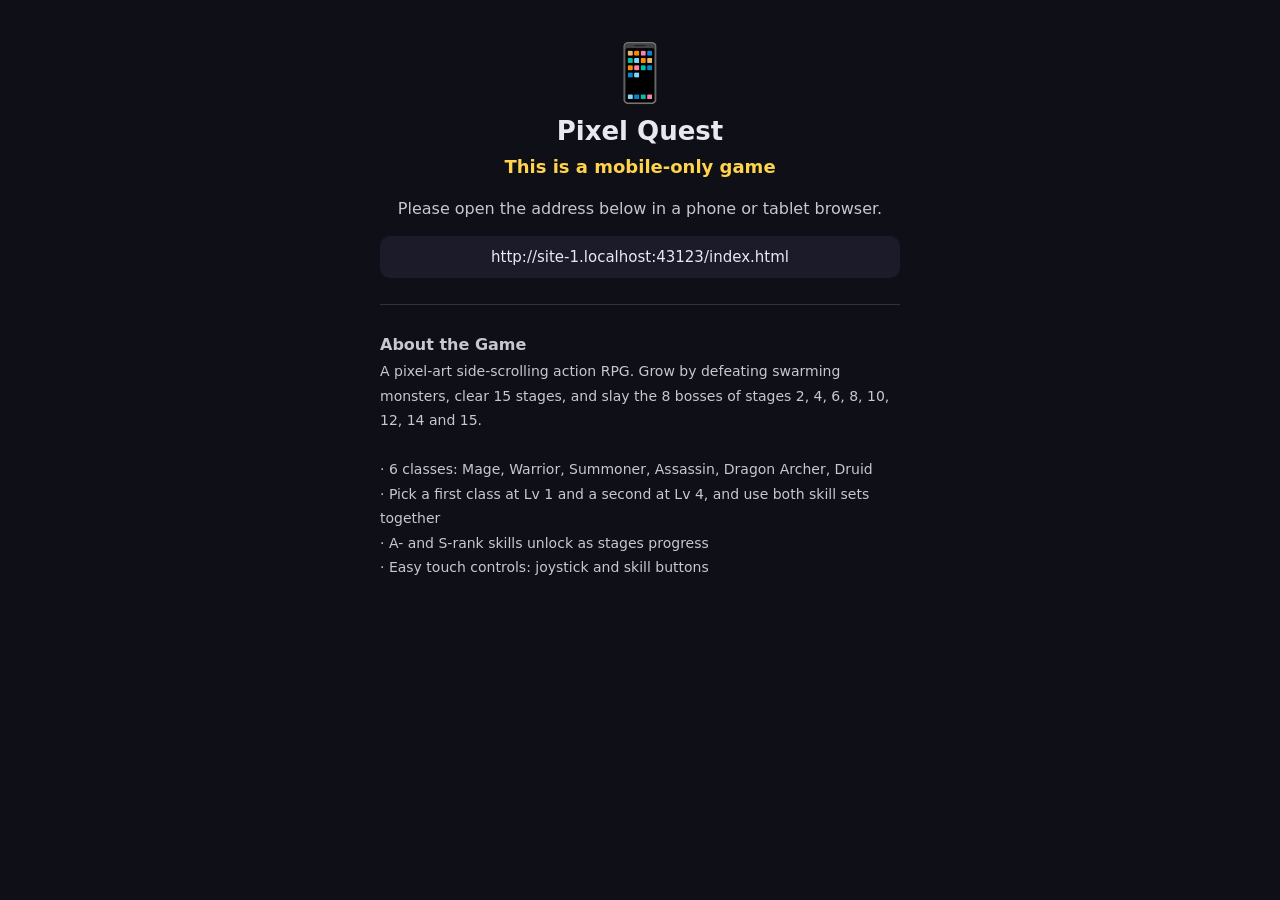
==== commit e1320f66: "Add files via upload" ====
--- a/index.html
+++ b/index.html
@@ -2636,7 +2636,7 @@
  {id:'bliz',n:'블리자드',w:1.2,f:e=>{e.bs=G.t;bBliz(e,3.6);return 3.4}}]
 };
 {const ty=id=>BKS.typhon.find(s=>s.id==id);BKS.hades=BKS.hades.filter(s=>s.id!='bliz'&&s.id!='drain').concat(['met','bolt','ice'].map(ty))}
-const GAP={centaur:2.4,spider:2.4,colossus:2.6,minotaur:3,medusa:2.4,medusa2:2.4,medusa3:2.4,hydra:2.4,typhon:2.6,hades:2.6,hades2:2.6};
+const GAP={centaur:2.4,spider:2.4,colossus:2.6,minotaur:3,medusa:2.4,medusa2:2.4,medusa3:2.4,hydra:2.4,typhon:2.8,hades:2.8,hades2:2.8};
 function bFall(e){const a0=e.x;BO.push({x:e.x,y:GB+30,l:3.4,tm:0,up:(o,dt)=>{o.tm+=dt;const t=o.tm;if(t<.8){e.air=1;e.zo=380*ease(t/.8);o.ex=e.x}else if(t<1.95){e.air=1;e.zo=420;if(t<1.5){o.tx=P.x;o.ty=P.y}}else if(t<2.2){e.air=1;if(!o.s){o.s=1;e.x=o.tx;e.y=o.ty;e.f=P.x>=e.x?1:-1}e.zo=420*(1-ease((t-1.95)/.25))}else if(!o.h){o.h=1;e.air=0;e.zo=0;e.bs=G.t-.45;SH=Math.max(SH,10);sfx('boom');quake(e.x,e.y,66);FX.push({x:e.x,y:e.y,r:58,l:.3,m:.3,c:'#fa6'});bhitR(e.x,e.y,58,e.d*2,'m',e,.4)}if(e.dead)o.l=0},
  dr:o=>{const t=o.tm;g.save();if(t<2.2){g.strokeStyle='rgba(240,240,255,.55)';g.lineWidth=1;g.beginPath();const bx=t<1.95?o.ex||e.x:e.x;g.moveTo(bx,(t<1.95?e.y:o.ty)-(e.zo||0)-e.h*.5);g.lineTo(bx,-60);g.stroke()}
  if(o.tx!=null&&t>.8&&t<2.2){const u=Math.min(1,(t-.8)/.7);g.globalAlpha=.25+.25*u;g.fillStyle='#f33';g.beginPath();g.ellipse(o.tx,o.ty,58*u,29*u,0,0,7);g.fill();g.globalAlpha=.9;g.strokeStyle='#f66';g.lineWidth=2;g.beginPath();g.ellipse(o.tx,o.ty,58,29,0,0,7);g.stroke()}g.restore()}});}
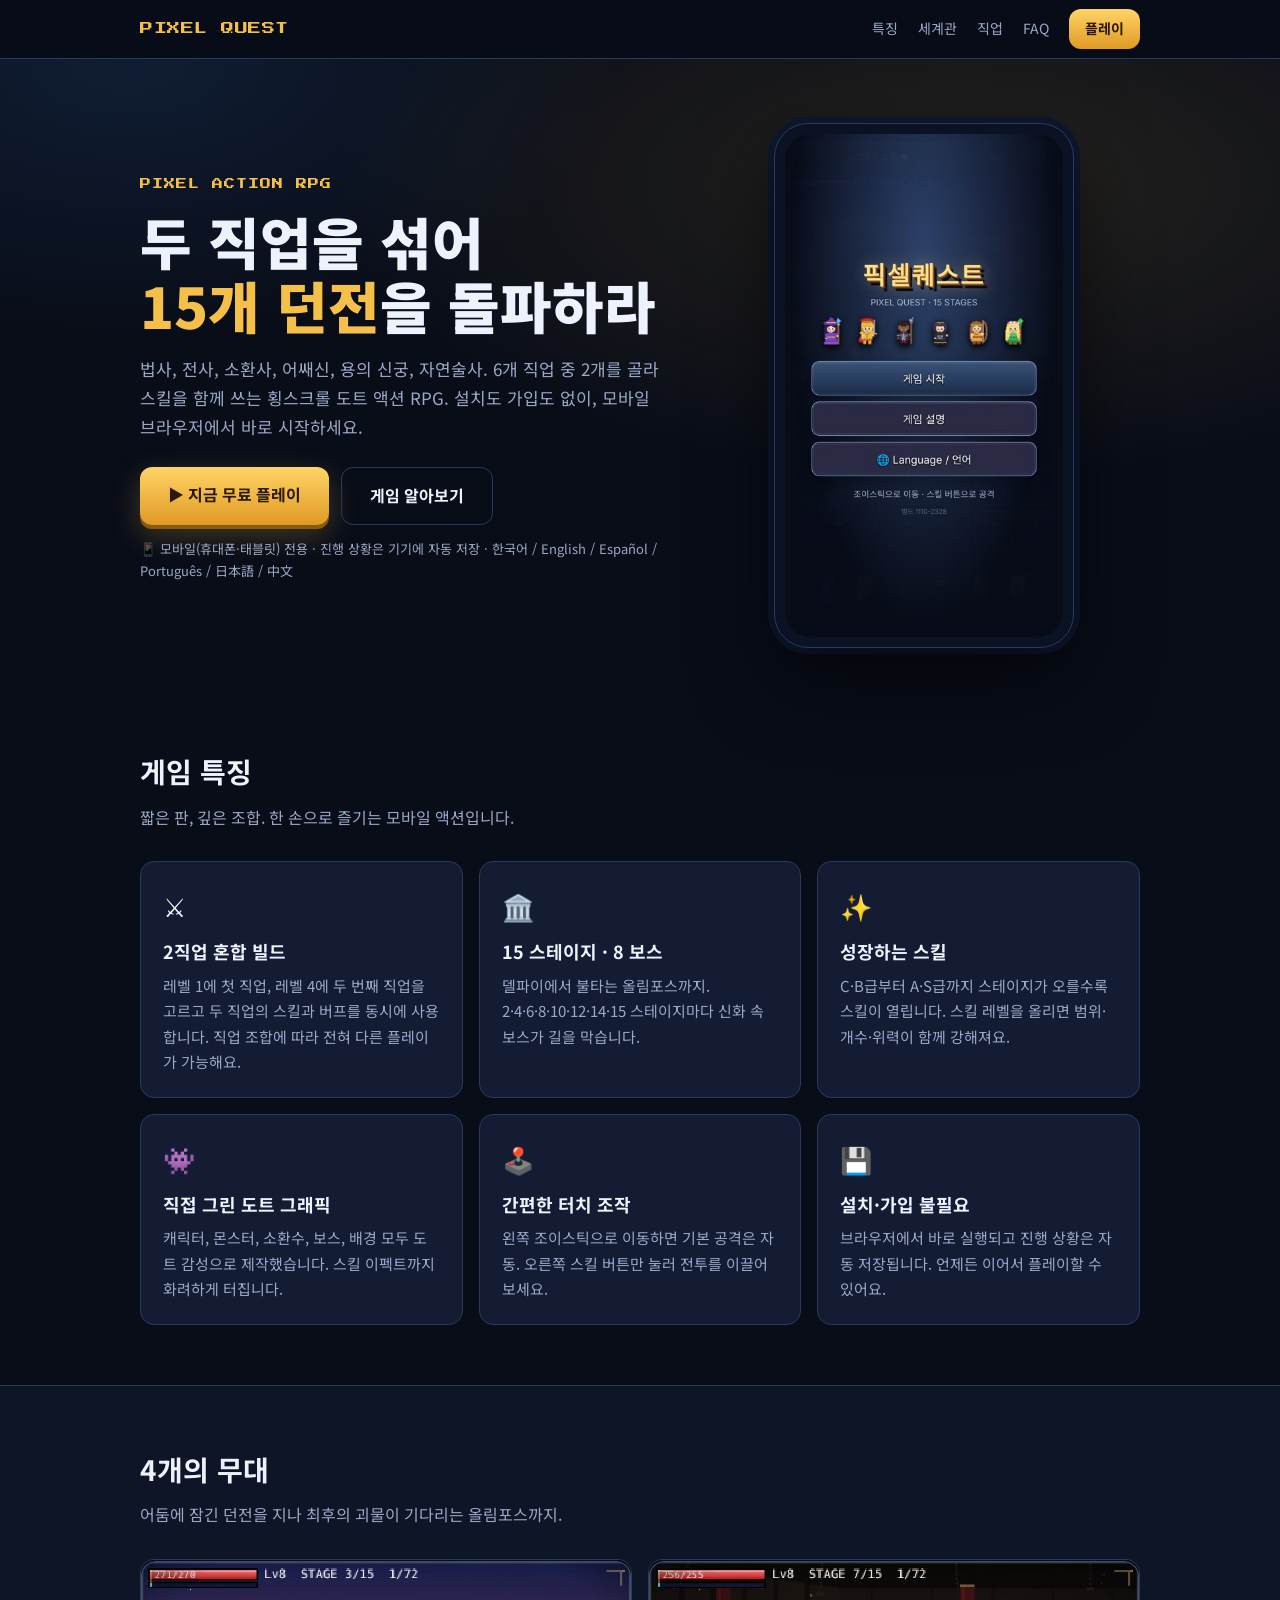
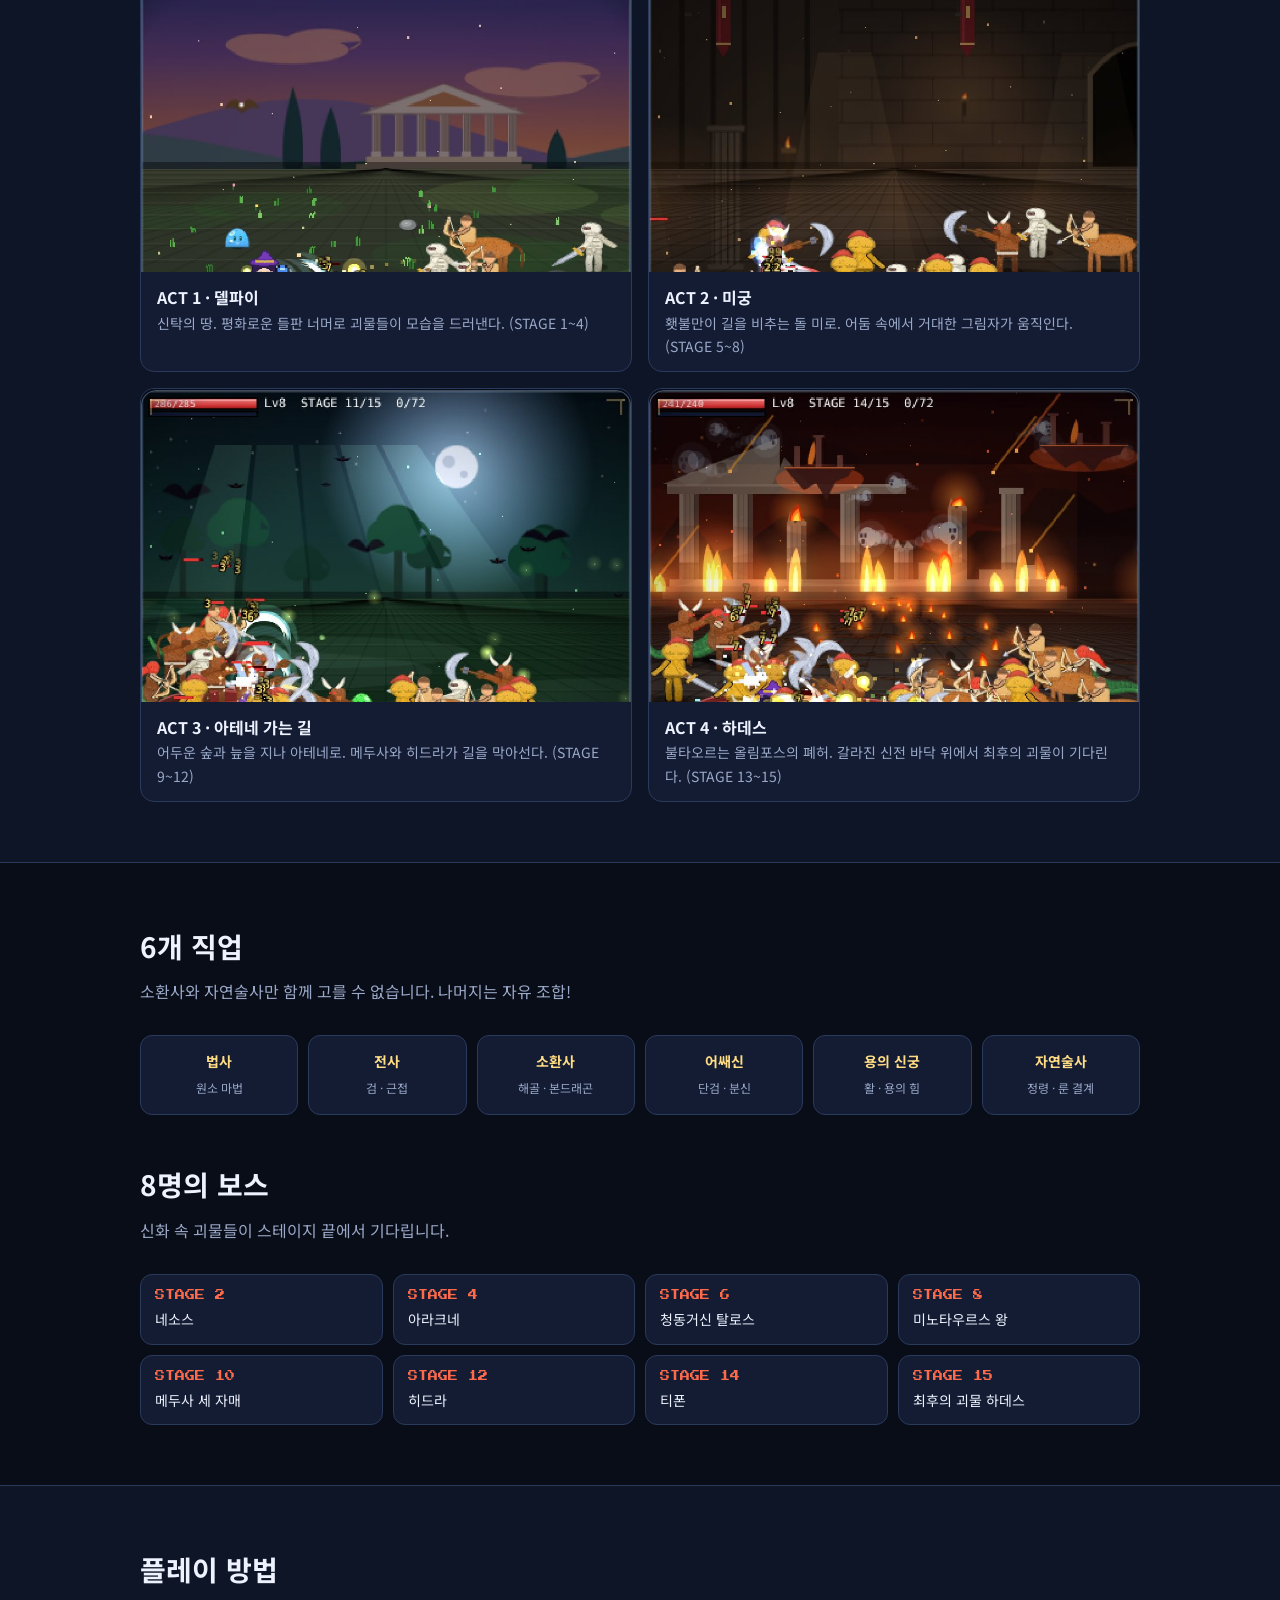
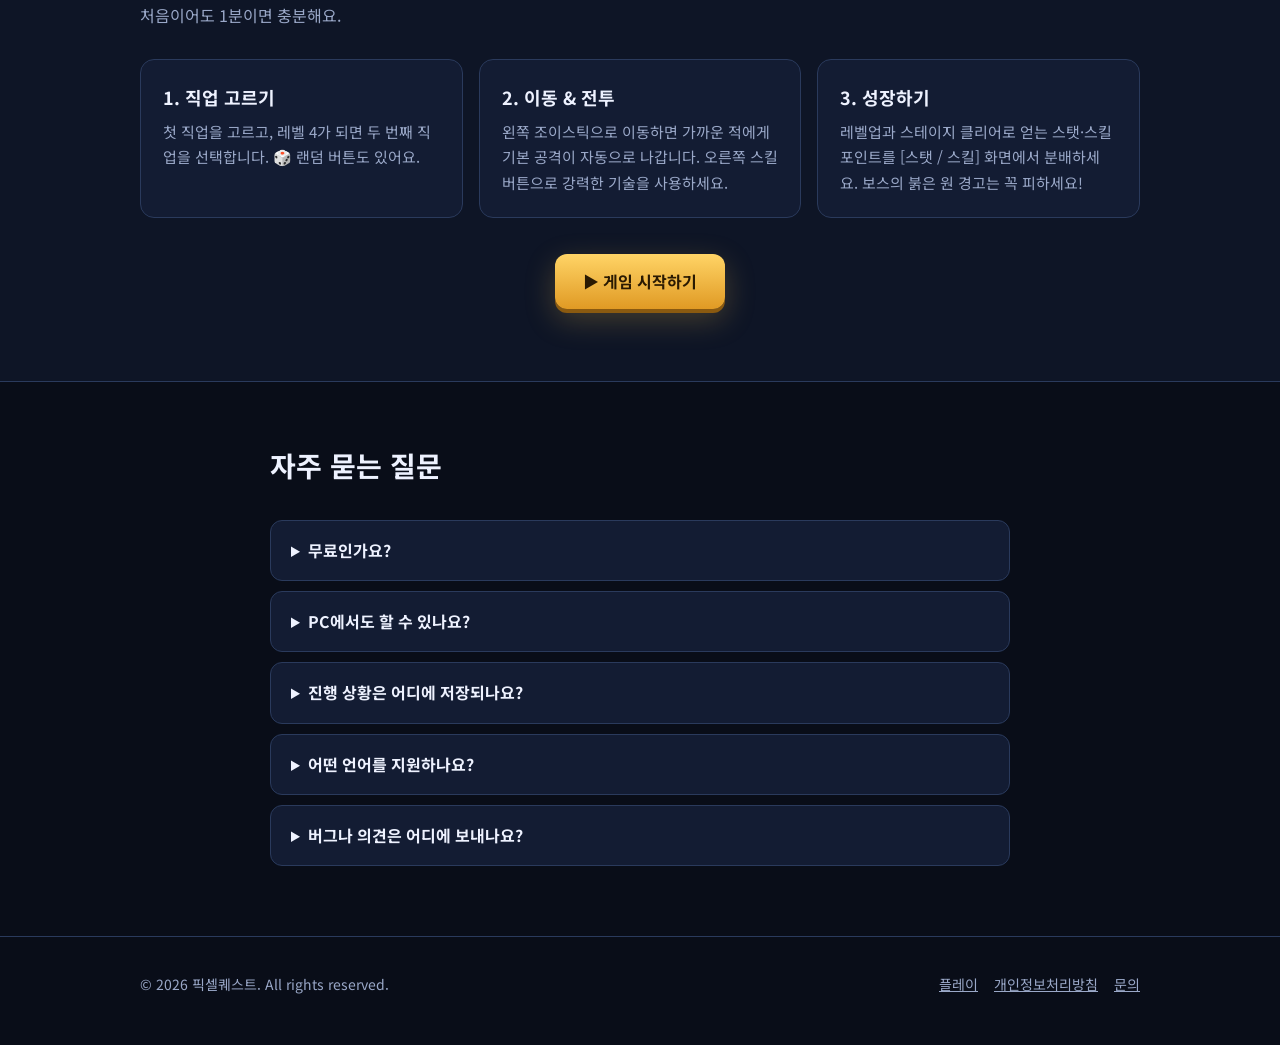
==== commit 69ff1596: "Add files via upload" ====
--- a/index.html
+++ b/index.html
@@ -1,3504 +1,93 @@
-<!DOCTYPE html><html lang="ko"><head><meta charset="utf-8"><meta name="viewport" content="width=device-width,initial-scale=1,maximum-scale=1,user-scalable=no,viewport-fit=cover"><title>픽셀퀘스트</title>
-<style>
-:root{
- --bg:#090d18;--fg:#f1f4ff;--bt:#18243a;--bd:#425879;
- --gold:#f4c96b;--cyan:#72d9ed;--violet:#a98cff;
- color-scheme:dark;box-sizing:border-box;
- padding-top:env(safe-area-inset-top,0px);padding-bottom:env(safe-area-inset-bottom,0px)
-}
-*,*:before,*:after{box-sizing:border-box}
-html,body{
- margin:0;min-height:100%;color:var(--fg);
- background:
- radial-gradient(ellipse at 50% 0%,rgba(56,83,135,.28),transparent 55%),
- radial-gradient(ellipse at 10% 80%,rgba(40,89,111,.12),transparent 45%),
- linear-gradient(160deg,#080c17 0%,#111a2b 48%,#080d19 100%);
- background-attachment:fixed;font-family:system-ui,-apple-system,sans-serif;
- touch-action:manipulation;overscroll-behavior:none;user-select:none;
- -webkit-user-select:none;-webkit-touch-callout:none;-webkit-tap-highlight-color:transparent
-}
-canvas,button,#ctl,#top{touch-action:manipulation}
-#c{
- display:block;width:min(100%,62vh);max-width:900px;margin:0 auto;
- image-rendering:pixelated;background:#070b14;
- border:1px solid rgba(145,184,224,.42);border-radius:13px;
- box-shadow:0 0 0 3px rgba(6,12,24,.92),0 0 0 4px rgba(115,159,207,.16),
- 0 18px 44px rgba(0,0,0,.58),0 0 32px rgba(71,143,194,.12)
-}
-#top{
- max-width:900px;margin:0 auto;padding:12px 8px 9px;display:flex;gap:9px
-}
-button{
- position:relative;overflow:hidden;font:inherit;color:var(--fg);
- background:linear-gradient(180deg,#273a58 0%,#17243a 55%,#111b2d 100%);
- border:1px solid #58759a;border-radius:10px;padding:0;
- box-shadow:0 3px 0 #080f1c, inset 0 1px 0 rgba(255,255,255,.2),
- 0 5px 14px rgba(0,0,0,.22);
- text-shadow:0 1px 2px #000;transition:filter .12s,transform .12s
-}
-button:before{
- content:"";position:absolute;inset:2px;border:1px solid rgba(177,213,246,.12);
- border-radius:7px;pointer-events:none
-}
-button:active{transform:translateY(2px);filter:brightness(1.2);box-shadow:0 1px 0 #080f1c}
-#bs{
- height:42px;flex:1;font-size:14px;font-weight:800;letter-spacing:.04em;
- color:#ffe6a0;border-color:#9b7b43;
- background:linear-gradient(180deg,#5c482c,#342a22 60%,#211d1d)
-}
-#bm,#bl{
- height:42px;width:56px;font-size:19px;flex:none;
- background:linear-gradient(180deg,#29495d,#172b40)
-}
-#ctl{
- max-width:900px;margin:0 auto;padding:10px 9px 12px;display:grid;gap:8px;
- background:linear-gradient(180deg,rgba(15,25,43,.08),rgba(8,14,26,.72));
- border-top:1px solid rgba(130,171,213,.12)
-}
-.dp{display:flex;justify-content:space-between;align-items:center;gap:14px;padding:3px 3px}
-#js{
- width:132px;height:132px;flex:none;position:relative;border-radius:50%;
- background:radial-gradient(circle at 42% 36%,rgba(71,112,154,.58),rgba(21,38,63,.9) 58%,#0b1425 100%);
- border:2px solid #6b91b4;box-shadow:inset 0 0 0 5px rgba(5,12,24,.52),
- inset 0 0 22px rgba(105,175,220,.2),0 5px 18px rgba(0,0,0,.45);
- touch-action:none
-}
-#js:before{
- content:"";position:absolute;inset:10px;border:1px dashed rgba(176,214,243,.3);
- border-radius:50%;pointer-events:none
-}
-#js:after{
- content:"";position:absolute;left:50%;top:50%;width:4px;height:4px;
- transform:translate(-50%,-50%);border-radius:50%;background:#bcecff;
- box-shadow:0 0 8px #72d9ed;pointer-events:none
-}
-#kn{
- position:absolute;width:54px;height:54px;left:37px;top:37px;border-radius:50%;
- background:radial-gradient(circle at 34% 27%,#f1fbff 0%,#9fc5dd 13%,#557e9e 47%,#213d5a 78%,#14243a 100%);
- border:2px solid rgba(220,242,255,.7);
- box-shadow:0 4px 9px rgba(0,0,0,.55),inset 0 2px 4px rgba(255,255,255,.45);
- pointer-events:none
-}
-#sg{display:grid;grid-template-columns:repeat(4,minmax(0,1fr));gap:7px;flex:1;min-width:0}
-.sk{
- height:62px;min-width:0;padding:0 2px;border-radius:9px;
- background:linear-gradient(180deg,#293d5c,#17243a 60%,#101a2b);
- border-color:#58749a;box-shadow:0 3px 0 #080f1b,inset 0 1px 0 rgba(255,255,255,.18);
-}
-.sk:nth-child(4n+1){border-color:#5687a9}
-.sk:nth-child(4n+2){border-color:#987bba}
-.sk:nth-child(4n+3){border-color:#b18b50}
-.sk:nth-child(4n){border-color:#649a80}
-.sk span{display:block;font-size:10px;line-height:1.18;font-weight:800;white-space:nowrap;overflow:hidden;text-overflow:ellipsis;padding:0 2px}
-.sk i{display:block;font-style:normal;font-size:9px;opacity:.72;margin-top:4px}
-#zoo{
- display:flex;justify-content:center;gap:12px;padding:13px 0 24px;margin:8px 8px 0;
- border-top:1px solid rgba(125,165,206,.18);
- background:linear-gradient(180deg,rgba(18,30,49,.32),transparent)
-}
-#zoo img{
- width:46px;image-rendering:pixelated;filter:drop-shadow(0 4px 4px rgba(0,0,0,.55));
- animation:bob .8s infinite alternate ease-in-out
-}
-#ov{
- display:none;position:fixed;inset:0;z-index:9;
- background:radial-gradient(ellipse at 50% 25%,rgba(45,67,108,.97),rgba(8,12,25,.985) 68%);
- color:#fff;flex-direction:column;align-items:center;justify-content:center;gap:9px;
- overflow:auto;padding:18px;touch-action:pan-y
-}
-#ov button{
- color:#fff;background:linear-gradient(180deg,#3a5277,#1b2c48);
- border-color:#7896bc;min-height:38px
-}
-.r{display:flex;justify-content:space-between;align-items:center;width:min(340px,92%);gap:10px}
-.r button{width:46px;height:34px;font-size:18px}
-.r button:disabled{opacity:.3}
-.m{
- width:min(340px,92%);padding:13px;font-size:16px;
- background:linear-gradient(180deg,rgba(40,57,85,.95),rgba(17,28,48,.96));
- border:1px solid rgba(156,193,230,.55);border-radius:12px;
- box-shadow:0 8px 24px rgba(0,0,0,.3),inset 0 1px 0 rgba(255,255,255,.12)
-}
-.m small{display:block;opacity:.76;font-size:12px}
-h3{margin:4px;color:#ffe3a0;text-shadow:0 2px 4px #000}
-p{margin:2px}
-.hp{
- width:min(350px,94%);font-size:13px;line-height:1.6;text-align:left;
- background:linear-gradient(145deg,rgba(22,36,58,.94),rgba(10,19,34,.96));
- border:1px solid #526e91;border-radius:12px;padding:13px 15px;
- max-height:62vh;overflow:auto;box-shadow:0 8px 24px rgba(0,0,0,.32)
-}
-.hp b{color:#ffdc83}
-.glass{background:rgba(11,20,36,.72)!important;backdrop-filter:blur(9px);-webkit-backdrop-filter:blur(9px)}
-.glass .r,.glass h3,.glass p{text-shadow:0 1px 3px #000}
-.ttl{
- font-size:38px;font-weight:950;letter-spacing:2px;color:#ffe08a;text-align:center;
- text-shadow:2px 2px 0 #8a5422,4px 4px 0 #342315,6px 7px 0 #050914;
- filter:drop-shadow(0 0 12px rgba(255,204,105,.22))
-}
-.sub{opacity:.8;font-size:13px;text-align:center;color:#c8d8ee}
-.chars{display:flex;gap:9px;margin:10px 0}
-.chars img{width:46px;image-rendering:pixelated;animation:bob 1s infinite alternate;filter:drop-shadow(0 4px 5px #000)}
-@keyframes bob{to{transform:translateY(-6px)}}
-@keyframes fi{from{opacity:0;transform:translateY(8px)}}
-.fi{animation:fi .7s both;text-align:center}
-@media(max-width:370px){
- #js{width:112px;height:112px}
- #kn{width:48px;height:48px;left:30px;top:30px}
- .sk{height:58px}.sk span{font-size:9px}
- #ctl{padding-left:6px;padding-right:6px}
-}
-@media(min-width:700px){
- #ctl{padding-left:14px;padding-right:14px}
- .sk{height:68px}
-}
-</style></head><body>
-<div id="top"><button id="bs">스탯 / 스킬</button><button id="bm">🔊</button><button id="bl">🌐</button></div>
-<canvas id="c"></canvas>
-<div id="ctl"><div class="dp"><div id="js"><div id="kn"></div></div><div id="sg"><button class="sk"><span></span><i></i></button><button class="sk"><span></span><i></i></button><button class="sk"><span></span><i></i></button><button class="sk"><span></span><i></i></button><button class="sk"><span></span><i></i></button><button class="sk"><span></span><i></i></button><button class="sk"><span></span><i></i></button><button class="sk"><span></span><i></i></button></div></div></div>
-<div id="zoo"></div>
-<div id="ov"></div>
-<script>
-(function(){var u=navigator.userAgent||'',m=/Android|iPhone|iPad|iPod|Mobile|Silk/i.test(u)||(navigator.maxTouchPoints>1&&/Macintosh/.test(u))||(matchMedia&&matchMedia('(pointer:coarse)').matches&&matchMedia('(hover:none)').matches);
-if(m||/[?&]dev(=|&|$)/.test(location.search))return;
-document.body.innerHTML='<div style="position:fixed;inset:0;overflow:auto;background:#0f0f17;color:#e8e8f0;font-family:system-ui,sans-serif;text-align:center;padding:40px 20px;box-sizing:border-box"><div style="max-width:520px;margin:0 auto"><div style="font-size:56px">📱</div><h1 style="font-size:26px;margin:10px 0">픽셀퀘스트</h1><p style="font-size:18px;color:#ffd34a;font-weight:700;margin:6px 0 18px">모바일 전용 게임이에요</p><p style="line-height:1.7;opacity:.85">휴대폰이나 태블릿의 브라우저에서 아래 주소로 접속해 주세요.</p><p style="background:#1b1b2a;border-radius:10px;padding:12px;word-break:break-all;font-size:15px;margin:14px 0">'+location.origin+location.pathname+'</p><hr style="border:0;border-top:1px solid #333;margin:26px 0"><div style="text-align:left;line-height:1.75;font-size:14px;opacity:.85"><b style="font-size:16px">게임 소개</b><br>픽셀 도트 감성의 횡스크롤 액션 RPG입니다. 몰려오는 몬스터를 처치하며 성장하고, 15개 스테이지를 돌파하고 2·4·6·8·10·12·14·15 스테이지의 보스 8마리를 쓰러뜨리세요.<br><br>· 6개 직업: 법사, 전사, 소환사, 어쌔신, 용의 신궁, 자연술사<br>· 레벨 1에 첫 직업을, 레벨 4에 두 번째 직업을 고르고 두 직업의 스킬을 함께 사용<br>· 스테이지가 오르면 A급, S급 스킬이 열리는 성장 구조<br>· 터치 조이스틱과 스킬 버튼으로 간편하게 조작</div></div></div>';
-window.__NOMOBILE=1})();
-</script>
+<!doctype html>
+<html lang="ko">
+<head>
+<meta charset="utf-8">
+<meta name="viewport" content="width=device-width,initial-scale=1">
+<title>픽셀퀘스트 – 두 직업을 섞어 15개 스테이지를 돌파하는 도트 액션 RPG</title>
+<meta name="description" content="픽셀퀘스트는 6개 직업 중 2개를 골라 스킬을 섞어 쓰는 횡스크롤 도트 액션 RPG입니다. 15개 스테이지, 8명의 보스, 설치 없이 모바일 브라우저에서 무료로 플레이하세요.">
+<meta property="og:title" content="픽셀퀘스트 – 도트 액션 RPG">
+<meta property="og:description" content="두 직업의 스킬을 섞어 쓰는 모바일 횡스크롤 액션 RPG. 설치 없이 무료 플레이.">
+<meta property="og:type" content="website">
+<meta property="og:image" content="img/shot-act4.jpg">
+<meta name="theme-color" content="#090d18">
+<link rel="icon" href="data:image/svg+xml,%3Csvg xmlns='http://www.w3.org/2000/svg' viewBox='0 0 16 16'%3E%3Crect width='16' height='16' fill='%23090d18'/%3E%3Cpath fill='%23f5c04a' d='M3 3h10v2H3zM3 5h2v6H3zM11 5h2v6h-2zM5 11h6v2H5z'/%3E%3C/svg%3E">
+<link rel="preconnect" href="https://fonts.googleapis.com"><link rel="preconnect" href="https://fonts.gstatic.com" crossorigin>
+<link href="https://fonts.googleapis.com/css2?family=Noto+Sans+KR:wght@400;500;700;900&family=Press+Start+2P&display=swap" rel="stylesheet">
+<link rel="stylesheet" href="style.css">
+</head>
+<body>
+<header class="top"><div class="wrap">
+<a class="logo" href="./">PIXEL QUEST</a>
+<nav><a href="#features">특징</a><a href="#world">세계관</a><a href="#classes">직업</a><a href="#faq">FAQ</a><a class="keep btn" style="padding:8px 16px;margin-left:20px;font-size:14px;box-shadow:none;color:#2a1a02" href="play/">플레이</a></nav>
+</div></header>
 
-<script>
-window.RIG=(function(){let g;
-var GPAL={t1:'#3a7a3a',t2:'#5aa24a',h1:'#2f6a2a',h2:'#4aa23c',sk:'#f4d4b0',cl:'#7a4a2a',mode:'snake',hr:'#c8321f'};
-const ez=x=>x<0?0:x>1?1:x*x*(3-2*x),lerp=(a,b,t)=>a+(b-a)*t,cl=(x,a=0,b=1)=>Math.max(a,Math.min(b,x));
-let IDLE=0,NOFX=0;const seg=(t,a,b)=>IDLE?0:cl((t-a)/(b-a));
-function shade(h,k){const n=parseInt(h.slice(1),16);let r=n>>16,gg=n>>8&255,b=n&255;r=cl(r*k,0,255)|0;gg=cl(gg*k,0,255)|0;b=cl(b*k,0,255)|0;return`rgb(${r},${gg},${b})`}
-let LW=1.3;
-function body(fill,k=.55){g.fillStyle=fill;g.fill();g.lineWidth=LW*.8;g.strokeStyle=shade(fill,Math.max(k,.8));g.lineJoin='round';g.stroke()}
-function rect(cx,cy,w,h,a,fill,r=1.5){g.save();g.translate(cx,cy);g.rotate(a);g.beginPath();g.roundRect(-w/2,-h/2,w,h,r);body(fill);g.restore()}
-function circ(x,y,r,fill){g.beginPath();g.arc(x,y,r,0,7);body(fill)}
-function limb(x,y,a1,l1,a2,l2,w,fill){// returns hand pos
- const x1=x+Math.cos(a1)*l1,y1=y+Math.sin(a1)*l1,x2=x1+Math.cos(a2)*l2,y2=y1+Math.sin(a2)*l2;
- g.lineCap='round';for(const [col,ww] of [[shade(fill,.8),w+1.1],[fill,w]]){g.strokeStyle=col;g.lineWidth=ww;g.beginPath();g.moveTo(x,y);g.lineTo(x1,y1);g.lineTo(x2,y2);g.stroke()}
- return[x2,y2,x1,y1]}
-function sword(x,y,a,len,w=2.6){g.save();g.translate(x,y);g.rotate(a);g.beginPath();g.moveTo(-3,-w/2);g.lineTo(len-4,-w/2);g.lineTo(len+2,0);g.lineTo(len-4,w/2);g.lineTo(-3,w/2);g.closePath();body('#cfd6e4',.5);g.fillStyle='#8a5a2a';g.fillRect(-5,-1.2,3,2.4);g.fillStyle='#e0b040';g.fillRect(-1,-4,2,8);g.restore()}
-function arcFx(x,y,r,a0,a1,al,col='#9fe8ff'){if(al<=0)return;g.save();g.globalCompositeOperation='lighter';g.lineCap='round';for(const [w,o] of [[9,.18],[3,.9]]){g.globalAlpha=al*o;g.strokeStyle=col;g.lineWidth=w;g.beginPath();g.arc(x,y,r,a0,a1,a1<a0);g.stroke()}g.restore()}
-function orb(x,y,r,col){g.save();g.globalCompositeOperation='lighter';for(const [k,o] of [[2.2,.25],[1.4,.5],[.7,1]]){g.globalAlpha=o;g.fillStyle=col;g.beginPath();g.arc(x,y,r*k,0,7);g.fill()}g.restore()}
-let SKY=0;function yb(c){if(!SKY)return c;const n=parseInt(c.slice(1),16),m=[0xe6,0xbf,0x55];const f=v=>Math.max(0,Math.min(255,((v-205)*1.7+205)|0));const r=f((n>>16)*.72+m[0]*.28),gg=f((n>>8&255)*.72+m[1]*.28),b=f((n&255)*.72+m[2]*.28);return`rgb(${r},${gg},${b})`}
-function skull(x,y,s,jaw=0){circ(x,y,5.2*s,yb('#e8e4d4'));rect(x,y+4.6*s+jaw,5.4*s,2.6*s,0,yb('#d6d1bd'),1);g.fillStyle='#1a1410';g.beginPath();g.arc(x+1.4*s,y-.6*s,1.35*s,0,7);g.arc(x+3.4*s,y-.6*s,1.35*s,0,7);g.fill();g.fillStyle='#ff4a3a';g.fillRect(x+1.1*s,y-.9*s,.8*s,.8*s);g.fillRect(x+3.1*s,y-.9*s,.8*s,.8*s)}
-function ikArm(x,y,tx,ty,l1,l2,w,fill,dir){const dx=tx-x,dy=ty-y,d=Math.hypot(dx,dy)||1,m=Math.min(d,l1+l2-.3),a=Math.atan2(dy,dx),c=Math.max(-1,Math.min(1,(l1*l1+m*m-l2*l2)/(2*l1*m))),ang=Math.acos(c)*dir,ex=x+Math.cos(a+ang)*l1,ey=y+Math.sin(a+ang)*l1,hx=x+Math.cos(a)*m,hy=y+Math.sin(a)*m;return limb(x,y,a+ang,l1,Math.atan2(hy-ey,hx-ex),l2,w,fill)}
-function bowArms(t,SH,SR,L,skin,skinR,sc,fx){let aim,pull,fire=false,q=0;
- if(IDLE){aim=.5+Math.sin(t*5)*.03;pull=3}
- else{aim=t<.3?lerp(.5,-.06,ez(seg(t,0,.3))):t<.8?-.06:lerp(-.06,.5,ez(seg(t,.8,1)));
-  pull=t<.3?3:t<.6?lerp(3,11,ez(seg(t,.3,.6))):t<.72?lerp(11,3,ez(seg(t,.6,.72))):3;fire=t>=.6;q=t-.6}
- const hx=SH[0]+Math.cos(aim)*2*L,hy=SH[1]+Math.sin(aim)*2*L;
- limb(SH[0],SH[1],aim,L,aim,L,3,skin);bow(hx,hy,aim,pull,fire,sc);
- const nx=hx-Math.cos(aim)*pull,ny=hy-Math.sin(aim)*pull;
- ikArm(SR[0],SR[1],nx,ny,L*.9,L*.9,2.8,skinR,1);circ(nx,ny,1.7,skinR);circ(hx,hy,1.9,skin);
- if(!NOFX&&fx&&!IDLE&&t<.6){g.save();g.globalCompositeOperation='lighter';g.globalAlpha=.25+.45*seg(t,.3,.6);g.fillStyle=fx;g.beginPath();g.arc(hx+Math.cos(aim)*2,hy+Math.sin(aim)*2,2+seg(t,.3,.6)*2.5,0,7);g.fill();g.restore()}
- if(!NOFX&&fire&&q<.4){arrowFx(hx,hy,aim,q*330);if(fx){g.save();g.globalCompositeOperation='lighter';g.globalAlpha=.6*(1-q/.4);g.fillStyle=fx;g.beginPath();g.arc(hx+Math.cos(aim)*q*330,hy+Math.sin(aim)*q*330,7,0,7);g.fill();g.restore()}}}
-function skel(t,mode){// facing +x
- const sway=Math.sin(t*6)*.6;
- limb(-1,-13,1.6+sway*.1,7,1.5,7,3,yb('#c9c4b0'));limb(3,-13,1.45,7,1.62,7,3,yb('#e8e4d4'));
- rect(1,-15,8,4,0,yb('#d6d1bd'));
- let lean=0,a1=-.3,bend=.5,pw=0;
- if(mode=='sw'){const R0=1.15,RB=-.25;
-  if(IDLE){a1=R0+sway*.05;bend=RB;lean=0}
-  else{const w=seg(t,0,.45),s2=seg(t,.45,.7),r=seg(t,.7,1);
-   if(t<.45){a1=lerp(R0,-2.5,ez(w));bend=lerp(RB,-.4,ez(w));lean=-3*ez(w)}
-   else if(t<.7){a1=lerp(-2.5,R0,ez(s2));bend=lerp(-.4,RB+.5,ez(s2));lean=lerp(-3,5,ez(s2))}
-   else{a1=R0;bend=lerp(RB+.5,RB,ez(r));lean=lerp(5,0,ez(r))}}}
- else{lean=0}
- g.save();g.translate(lean,0);
- rect(1,-24,9,13,0,yb('#e8e4d4'),2);g.strokeStyle=yb('#8e8872');g.lineWidth=1;for(let i=0;i<3;i++){g.beginPath();g.moveTo(-2,-27+i*3.4);g.lineTo(4,-27+i*3.4);g.stroke()}
- rect(1,-16.5,3,4,0,yb('#d6d1bd'));
- if(mode!='ar')limb(-2,-29,2.2,6,2.4,6,2.8,yb('#c9c4b0'));
- const sh=[2,-29];let h=mode=='ar'?[0,0]:limb(sh[0],sh[1],a1,8,a1+bend,8,2.8,yb('#e8e4d4'));
- skull(2.5,-35,1,0);
- if(mode=='sw'){const ang=a1+bend;sword(h[0],h[1],ang-.2+ (t>=.45&&t<.7?.3:0),17);
-  if(t>.45&&t<.78){const al=1-seg(t,.62,.78),aa=-2.5,ab=1.0;arcFx(sh[0],sh[1],18,lerp(aa,ab,ez(seg(t,.45,.7)))-1.8,lerp(aa,ab,ez(seg(t,.45,.7))),al)}}
- else{bowArms(t,sh,[-2,-29],8,yb('#e8e4d4'),yb('#c9c4b0'),.8)}
- g.restore()}
-let BOWC=null;const BOWD={m:'#c8a06a',o:'#4a321a',h:'#ecd8a8',t:'#f4e6c0',g:'#6a4a28'},BOWG={m:'#e8c040',o:'#6a4208',h:'#fff2a8',t:'#fff8cc',g:'#7a4a10'};
-function bow(x,y,a,pull,fire,sc=1){const c=BOWC||BOWD,L=17*sc,bend=1+Math.max(0,pull-3)*.05,P=u=>{const U=[0,.12,.37,.6,.8,1],X=[0,.1,.25,.1,-.12,-.27];let i=0;while(i<4&&u>U[i+1])i++;const t=(u-U[i])/(U[i+1]-U[i]),s=t*t*(3-2*t);return[L*bend*(X[i]+(X[i+1]-X[i])*s),u*L]},N=14;
- g.save();g.translate(x,y);g.rotate(a);g.lineCap='round';g.lineJoin='round';
- for(const sg of[-1,1])for(let ps=0;ps<3;ps++){for(let i=0;i<N;i++){const u0=i/N,u1=(i+1)/N,p0=P(u0),p1=P(u1),w=(4.4-2.6*u1)*sc;g.strokeStyle=ps==0?c.o:ps==1?c.m:c.h;g.lineWidth=ps==0?w+1.5:ps==1?w:w*.32;const ox=ps==2?.7*sc:0;g.beginPath();g.moveTo(p0[0]+ox,sg*p0[1]);g.lineTo(p1[0]+ox,sg*p1[1]);g.stroke()}}
- const T=P(1);g.fillStyle=c.o;for(const sg of[-1,1]){g.beginPath();g.arc(T[0],sg*T[1],1.9*sc,0,7);g.fill()}g.fillStyle=c.t;for(const sg of[-1,1]){g.beginPath();g.arc(T[0],sg*T[1],1.1*sc,0,7);g.fill()}
- g.fillStyle=c.o;g.fillRect(-2.5*sc,-5.2*sc,5*sc,10.4*sc);g.fillStyle=c.g;g.fillRect(-1.8*sc,-4.4*sc,3.6*sc,8.8*sc);g.strokeStyle=c.h;g.lineWidth=.7*sc;for(let i=-3;i<=3;i+=2){g.beginPath();g.moveTo(-1.8*sc,i*sc);g.lineTo(1.8*sc,i*sc+1.1*sc);g.stroke()}
- g.strokeStyle='#f2efe0';g.lineWidth=.9;g.beginPath();g.moveTo(T[0],-T[1]);g.lineTo(-pull,0);g.lineTo(T[0],T[1]);g.stroke();
- if(!fire){g.strokeStyle='#d8d0b8';g.lineWidth=1.6;g.beginPath();g.moveTo(-pull,0);g.lineTo(L*.95,0);g.stroke();g.fillStyle='#cfd6e4';g.beginPath();g.moveTo(L*.95,-2.4);g.lineTo(L*.95+5,0);g.lineTo(L*.95,2.4);g.fill()}g.restore()}
-function arrowFx(x,y,a,d){g.save();g.translate(x,y);g.rotate(a);g.translate(d,0);g.strokeStyle='#d8d0b8';g.lineWidth=1.8;g.beginPath();g.moveTo(-14,0);g.lineTo(6,0);g.stroke();g.fillStyle='#cfd6e4';g.beginPath();g.moveTo(6,-2.4);g.lineTo(11,0);g.lineTo(6,2.4);g.fill();g.globalCompositeOperation='lighter';g.globalAlpha=.5;g.strokeStyle='#ffe9a8';g.lineWidth=4;g.beginPath();g.moveTo(-34,0);g.lineTo(-10,0);g.stroke();g.restore()}
-let TWF=1;
-function archerTop(t,sx,sy,skin,hair,cloth,scale=1){// upper body at (sx,sy)=neck base ; bow arm forward
- const w=seg(t,0,.55),f=t>=.6,rl=seg(t,.6,.8),pull=f?lerp(9,0,ez(rl*3)):lerp(0,9,ez(w)),a=-.08;
- rect(sx,sy+7,9*TWF,15,0,cloth,2);
- const bx=sx+13,by=sy+1;
- bowArms(t,[sx+1,sy+1],[sx-1,sy+1],7.5,skin,shade(skin,.85),1);
- circ(sx+1,sy-6,5.4,skin);return{bx,by,pull,f}}
-function centaur(t){const gx=Math.sin(t*5)*.25;
- // legs
- for(const [x,ph,col] of [[-18,0,'#8a5228'],[-12,2,'#8a5228'],[12,1,'#a8683a'],[18,3,'#a8683a']])limb(x,-21,1.6+Math.sin(t*5+ph)*.12,11,1.57,10.5,3.6,col);
- g.beginPath();g.ellipse(0,-27,25,10.5,0,0,7);body('#b0703a');
- g.strokeStyle='#5a3418';g.lineWidth=3;g.beginPath();g.moveTo(-24,-30);g.bezierCurveTo(-34,-30,-36,-18,-33,-9+Math.sin(t*6)*2);g.stroke();
- rect(18,-34,8*1.7,10,-.2,'#b0703a',3);
- const w=seg(t,0,.55);TWF=1.7;archerTop(t,19,-47,'#e0a878','#5a3418','#d8b078');TWF=1;
- g.fillStyle='#5a3418';g.beginPath();g.arc(20,-53.5,5.9,3.1,6.3);g.fill();
-}
-function snakeTail(t,x0,y0,t1,t2,len=64,w0=6.4){const N=44,pts=[],G0=-7;for(let i=0;i<=N;i++){const u=i/N;const x=x0-2-u*len+Math.sin(t*3+u*4)*2*u;let y=G0-(G0-y0)*Math.exp(-u*4.2)*1+Math.sin(u*9-t*3)*3.2*u-(u>.78?Math.pow((u-.78)/.22,1.7)*15:0);pts.push([x,y,w0*Math.pow(1-u,.75)+1])}
- const L=[],R=[];for(let i=0;i<=N;i++){const a=pts[Math.max(0,i-1)],b=pts[Math.min(N,i+1)],dx=b[0]-a[0],dy=b[1]-a[1],m=Math.hypot(dx,dy)||1,nx=-dy/m,ny=dx/m;L.push([pts[i][0]+nx*pts[i][2],pts[i][1]+ny*pts[i][2]]);R.push([pts[i][0]-nx*pts[i][2],pts[i][1]-ny*pts[i][2]])}
- g.beginPath();L.forEach((p,i)=>i?g.lineTo(p[0],p[1]):g.moveTo(p[0],p[1]));for(let i=N;i>=0;i--)g.lineTo(R[i][0],R[i][1]);g.closePath();body(t1,.55);
- g.save();g.clip();g.strokeStyle=shade(t1,.72);g.lineWidth=1;g.globalAlpha=.7;for(let i=4;i<N;i+=3){const p=pts[i];g.beginPath();g.moveTo(L[i][0],L[i][1]);g.quadraticCurveTo(p[0]-1.8,p[1]+.4,R[i][0],R[i][1]);g.stroke()}
- g.globalAlpha=.6;g.strokeStyle=t2;g.lineWidth=3;g.beginPath();pts.forEach((p,i)=>i?g.lineTo(p[0],p[1]+p[2]*.5):g.moveTo(p[0],p[1]+p[2]*.5));g.stroke();g.restore()}
-function gorgon(t){const pony=GPAL.mode=='pony';
- snakeTail(t,0,-20,GPAL.t1,GPAL.t2,64,6.4*1.7*2/3);
- g.save();g.scale(2/3,1);g.beginPath();g.moveTo(-7.7,-30);g.lineTo(7.7,-30);g.quadraticCurveTo(12.5,-24,11.5,-17);g.quadraticCurveTo(10,-11,0,-9.5);g.quadraticCurveTo(-10,-11,-11.5,-17);g.quadraticCurveTo(-12.5,-24,-7.7,-30);g.closePath();body(GPAL.cl,.55);g.restore();
+<main>
+<section class="hero"><div class="wrap">
+<div>
+<div class="eyebrow">PIXEL ACTION RPG</div>
+<h1>두 직업을 섞어<br><em>15개 던전</em>을 돌파하라</h1>
+<p class="lead">법사, 전사, 소환사, 어쌔신, 용의 신궁, 자연술사. 6개 직업 중 2개를 골라 스킬을 함께 쓰는 횡스크롤 도트 액션 RPG. 설치도 가입도 없이, 모바일 브라우저에서 바로 시작하세요.</p>
+<div class="cta"><a class="btn" href="play/">▶ 지금 무료 플레이</a><a class="btn ghost" href="#features">게임 알아보기</a></div>
+<p class="note">📱 모바일(휴대폰·태블릿) 전용 · 진행 상황은 기기에 자동 저장 · 한국어 / English / Español / Português / 日本語 / 中文</p>
+</div>
+<div class="phone"><img src="img/shot-title.jpg" width="420" height="760" alt="픽셀퀘스트 타이틀 화면"></div>
+</div></section>
 
- const nS=pony?0:19;for(let k=0;k<nS;k++){const a=-2.9+k*.22+Math.sin(t*5+k)*.18;g.strokeStyle=GPAL.h1;g.lineWidth=2.4;g.lineCap='round';g.beginPath();g.moveTo(-1,-46);g.quadraticCurveTo(-1+Math.cos(a)*10,-46+Math.sin(a)*10-3,-1+Math.cos(a+.3)*15+Math.sin(t*6+k)*2,-46+Math.sin(a)*14);g.stroke();g.strokeStyle=GPAL.h2;g.lineWidth=1;g.stroke();g.fillStyle=GPAL.h2;g.fillRect(-1+Math.cos(a+.3)*15+Math.sin(t*6+k)*2-1,-46+Math.sin(a)*14-1,2,2)}
- TWF=1.7*2/3;archerTop(t,0,-36,GPAL.sk,GPAL.h1,GPAL.cl);TWF=1;
- if(!pony){g.save();g.beginPath();g.arc(1,-42,5.5,0,7);g.clip();g.fillStyle=GPAL.h1;g.fillRect(-8,-56,18,11.2);g.restore();g.lineCap='round';for(let k=0;k<7;k++){const x=-3.6+k*1.45,sw=Math.sin(t*6+k*1.3)*.5;g.strokeStyle=GPAL.h1;g.lineWidth=1.9;g.beginPath();g.moveTo(x,-47.5);g.quadraticCurveTo(x+(k%2?1.4:-1.4)+sw,-46,x+(k%2?-.4:.4),-44.2);g.stroke();g.strokeStyle=GPAL.h2;g.lineWidth=.8;g.stroke()}}
- if(pony){const sw=Math.sin(t*6)*2;g.beginPath();g.arc(1,-42.5,6.2,3.2,6.3);g.lineTo(5,-38);g.lineTo(-4,-38);g.closePath();body(GPAL.hr,.6);g.beginPath();g.moveTo(-4,-44);g.quadraticCurveTo(-16,-44+sw,-20,-30+sw*1.5);g.quadraticCurveTo(-12,-34,-3,-39);g.closePath();body(GPAL.hr,.6)}
- g.fillStyle='#ff4a3a';g.fillRect(2.2,-42,1.4,1.4);g.fillRect(-.6,-42,1.4,1.4);
-}
-let AXG=0;
-function axeD(x,y,a,len=30){g.save();g.translate(x,y);g.rotate(a);g.fillStyle='#4a2f14';g.fillRect(-8,-1.6,len+6,3.2);g.fillStyle='#8a5a2a';g.fillRect(-8,-.6,len+6,1.2);
- const BC=AXG?'#e8b838':'#b4bccc',BH=AXG?'#fff0a0':'#e8eef8';
- g.fillStyle='#6a6a78';g.fillRect(len-12,-4,7,8);g.fillStyle='#4a4a58';g.fillRect(len-12,-1,7,2);
- g.beginPath();g.moveTo(len-6,-21);g.bezierCurveTo(len+10,-19,len+17,-9,len+17,0);g.bezierCurveTo(len+17,9,len+10,19,len-6,21);g.quadraticCurveTo(len+5,10,len+5,0);g.quadraticCurveTo(len+5,-10,len-6,-21);g.closePath();body(BC,.55);
- g.strokeStyle=BH;g.lineWidth=1.2;g.lineCap='round';g.beginPath();g.moveTo(len+13,-6);g.quadraticCurveTo(len+15,0,len+13,6);g.stroke();g.restore()}
-function mino(t){const sw=(tt)=>{const w=seg(tt,0,.5),s=seg(tt,.5,.64),r=seg(tt,.74,1);return tt<.5?lerp(-.4,-2.6,ez(w)):tt<.64?lerp(-2.6,1.3,ez(s)):lerp(1.3,-.4,ez(r))};
- const w=seg(t,0,.5),s=seg(t,.5,.64),r=seg(t,.74,1);
- const aa=sw(t),ab=sw(Math.max(0,t-.045));let lean=t<.5?-4*ez(w):t<.64?lerp(-4,9,ez(s)):lerp(9,0,ez(r));let dip=t<.5?0:t<.64?lerp(0,5,s):lerp(5,0,r);
- limb(-9,-22,1.62,12,1.57,12,7,'#5a3018');limb(9,-22,1.5,12,1.6,12,7,'#7a4524');
- g.save();g.translate(lean,dip);
- rect(0,-34,28,24,0,'#8a4f2a',5);rect(0,-24,22,8,0,'#5a3018',2);g.fillStyle='#e8e4d4';g.fillRect(-14,-26,28,2.6);
- for(const [x,y] of [[-9,-40],[6,-37]]){g.strokeStyle='#6a3a1c';g.lineWidth=1;g.beginPath();g.arc(x,y,3,0,3);g.stroke()}
- // back arm + axe
- const shB=[-13,-42],hB=limb(shB[0],shB[1],ab,12,ab+.12,12,7,'#7a4524');circ(hB[0],hB[1],5,'#6a3a1c');
- rect(5,-55,18,17,0,'#8a4f2a',6);rect(14,-50,10,8,0,'#5a3018',3);g.fillStyle='#e8c8a8';g.fillRect(19,-48,2,2);g.fillStyle='#ff3a2a';g.fillRect(8,-58,3,2);g.fillRect(14,-58,3,2);
- for(const sgn of[-1,1]){g.save();g.translate(11,-62);g.scale(sgn,1);g.beginPath();g.moveTo(5,0);g.quadraticCurveTo(14,-3,14,-15);g.quadraticCurveTo(8,-6,2,-2);g.closePath();body('#eee9da',.6);g.restore()}
- const sh=[14,-43],h=limb(sh[0],sh[1],aa,12,aa+.12,12,7,'#8a4f2a');circ(h[0],h[1],5.4,'#7a4524');axeD(h[0],h[1],aa+.12,28);
- if(t>.5&&t<.82){const al=1-seg(t,.64,.82),m=lerp(-2.6,1.3,ez(seg(t,.5,.64)));arcFx(sh[0],sh[1],42,m-1.6,m,al,'#ffc890')}
- g.restore();
- if(t>.62&&t<1){const q=seg(t,.62,.95);g.save();g.globalCompositeOperation='lighter';g.strokeStyle='#ffb060';g.globalAlpha=1-q;g.lineWidth=2.5;g.beginPath();g.ellipse(36,0,10+q*36,3+q*8,0,0,7);g.stroke();g.restore()}}
+<section id="features"><div class="wrap">
+<h2>게임 특징</h2><p class="sub">짧은 판, 깊은 조합. 한 손으로 즐기는 모바일 액션입니다.</p>
+<div class="grid g3">
+<div class="card"><div class="ico">⚔️</div><h3>2직업 혼합 빌드</h3><p>레벨 1에 첫 직업, 레벨 4에 두 번째 직업을 고르고 두 직업의 스킬과 버프를 동시에 사용합니다. 직업 조합에 따라 전혀 다른 플레이가 가능해요.</p></div>
+<div class="card"><div class="ico">🏛️</div><h3>15 스테이지 · 8 보스</h3><p>델파이에서 불타는 올림포스까지. 2·4·6·8·10·12·14·15 스테이지마다 신화 속 보스가 길을 막습니다.</p></div>
+<div class="card"><div class="ico">✨</div><h3>성장하는 스킬</h3><p>C·B급부터 A·S급까지 스테이지가 오를수록 스킬이 열립니다. 스킬 레벨을 올리면 범위·개수·위력이 함께 강해져요.</p></div>
+<div class="card"><div class="ico">👾</div><h3>직접 그린 도트 그래픽</h3><p>캐릭터, 몬스터, 소환수, 보스, 배경 모두 도트 감성으로 제작했습니다. 스킬 이펙트까지 화려하게 터집니다.</p></div>
+<div class="card"><div class="ico">🕹️</div><h3>간편한 터치 조작</h3><p>왼쪽 조이스틱으로 이동하면 기본 공격은 자동. 오른쪽 스킬 버튼만 눌러 전투를 이끌어 보세요.</p></div>
+<div class="card"><div class="ico">💾</div><h3>설치·가입 불필요</h3><p>브라우저에서 바로 실행되고 진행 상황은 자동 저장됩니다. 언제든 이어서 플레이할 수 있어요.</p></div>
+</div></div></section>
 
-function spLeg(bx,by,spread,kh,ph,col,w,al=1,lift=0){const fx=bx+spread+Math.sin(ph)*spread*.07,fy=-Math.max(0,Math.sin(ph+1.57))*4*(Math.abs(spread)>0?1:0)-lift,kx=bx+spread*.45,ky=-kh;g.save();g.globalAlpha=al;g.lineCap='round';g.lineJoin='round';for(const [c,ww] of[[shade(col,.5),w+2.2],[col,w]]){g.strokeStyle=c;g.lineWidth=ww;g.beginPath();g.moveTo(bx,by);g.lineTo(kx,ky);g.lineTo(fx,fy);g.stroke()}g.restore();return[kx,ky]}
+<section class="alt" id="world"><div class="wrap">
+<h2>4개의 무대</h2><p class="sub">어둠에 잠긴 던전을 지나 최후의 괴물이 기다리는 올림포스까지.</p>
+<div class="shots">
+<figure><img loading="lazy" src="img/shot-act1.jpg" width="840" height="536" alt="액트1 델파이"><figcaption><b>ACT 1 · 델파이</b>신탁의 땅. 평화로운 들판 너머로 괴물들이 모습을 드러낸다. (STAGE 1~4)</figcaption></figure>
+<figure><img loading="lazy" src="img/shot-act2.jpg" width="840" height="536" alt="액트2 미궁"><figcaption><b>ACT 2 · 미궁</b>횃불만이 길을 비추는 돌 미로. 어둠 속에서 거대한 그림자가 움직인다. (STAGE 5~8)</figcaption></figure>
+<figure><img loading="lazy" src="img/shot-act3.jpg" width="840" height="536" alt="액트3 아테네 가는 길"><figcaption><b>ACT 3 · 아테네 가는 길</b>어두운 숲과 늪을 지나 아테네로. 메두사와 히드라가 길을 막아선다. (STAGE 9~12)</figcaption></figure>
+<figure><img loading="lazy" src="img/shot-act4.jpg" width="840" height="536" alt="액트4 하데스"><figcaption><b>ACT 4 · 하데스</b>불타오르는 올림포스의 폐허. 갈라진 신전 바닥 위에서 최후의 괴물이 기다린다. (STAGE 13~15)</figcaption></figure>
+</div></div></section>
 
-// ===== generic humanoid =====
-function staffD(x,y,a,len,orb,gl=1){g.save();g.translate(x,y);g.rotate(a);g.strokeStyle='#3a2410';g.lineWidth=4;g.lineCap='round';g.beginPath();g.moveTo(-len*.3,0);g.lineTo(len*.7,0);g.stroke();g.strokeStyle='#8a5a2a';g.lineWidth=2.4;g.stroke();g.restore();const ex=x+Math.cos(a)*len*.7,ey=y+Math.sin(a)*len*.7;return[ex,ey]}
-function dagger(x,y,a,len=8){g.save();g.translate(x,y);g.rotate(a);g.beginPath();g.moveTo(-1,-1.6);g.lineTo(len,-1);g.lineTo(len+3,0);g.lineTo(len,1);g.lineTo(-1,1.6);g.closePath();body('#dfe6f2',.5);g.fillStyle='#e0b040';g.fillRect(-3,-2.6,2,5.2);g.restore()}
-function crescent(x,y,sz,col,al=1,flip=1){g.save();g.translate(x,y);g.scale(flip,1);g.globalCompositeOperation='lighter';g.globalAlpha=al;g.fillStyle=col;g.beginPath();g.arc(0,0,sz,-1.2,1.2);g.arc(-sz*.45,0,sz*.9,1.1,-1.1,true);g.closePath();g.fill();g.restore()}
-function human(t,o){
- const w=seg(t,0,.5),s=seg(t,.5,.64),r=seg(t,.7,1);
- const act=t<.5?ez(w):t<.64?1:1-ez(r);
- let lean=0,dx=0;
- const sk=o.sk||'#f2c08a',bd=o.bd||'#b8402a',lg=o.lg||shade(bd,.7);
- const ghosts=(o.at=='dash'&&t>.45&&t<.75)?4:0;
- for(let q=ghosts;q>=0;q--){
-  g.save();if(q){g.globalAlpha=.22*(1-q/5);}
-  let off=0;if(o.at=='dash'){off=t<.45?-3*ez(w):t<.7?lerp(-3,22,ez(s)):lerp(22,0,ez(r));off-=q*9}
-  if(o.at=='slash'||o.at=='twin')off=t<.5?-2*ez(w):t<.7?lerp(-2,6,ez(s)):lerp(6,0,ez(r));
-  g.translate(off,0);
-  const sway=Math.sin(t*6)*.5;
-  // cape
-  if(o.cape){g.beginPath();g.moveTo(-3,-30);g.lineTo(-11-Math.sin(t*5)*1.5-act*3,-8);g.lineTo(-1,-12);g.lineTo(5,-30);g.closePath();body(o.cape,.55)}
-  limb(-1,-14,1.6+sway*.1,7,1.5,7,3.2,shade(lg,.85));limb(3,-14,1.45,7,1.6,7,3.2,lg);
-  rect(1.5,-23,10,14,0,bd,2.5);if(o.belt){g.fillStyle=o.belt;g.fillRect(-3.5,-18,10,2.4)}
-  if(o.trim){g.fillStyle=o.trim;g.fillRect(-3.5,-30,10,1.8);g.fillRect(-1,-30,1.8,14)}
-  if(o.skirt){g.beginPath();g.moveTo(-4,-15);g.lineTo(7,-15);g.lineTo(9,-6);g.lineTo(-6,-6);g.closePath();body(o.skirt,.6)}
-  // back arm
-  if(o.at!='shoot'&&o.at!='cast'&&!o.shield)limb(-2,-28,2.1,5.5,2.3,5.5,2.8,shade(sk,.88));
-  // head
-  circ(2.5,-35,6,sk);
-  g.fillStyle='#161620';g.fillRect(4,-36,1.6,2.4);g.fillRect(7,-36,1.6,2.4);
-  if(o.eye){g.fillStyle=o.eye;g.fillRect(4,-36,1.6,2.4);g.fillRect(7,-36,1.6,2.4)}
-  hatD(o,t);
-  // front arm + weapon
-  const SH=[2.5,-28];
-  if(o.at=='slash'){const a1=IDLE?1.15+sway*.05:t<.5?lerp(1.15,-2.5,ez(w)):t<.7?lerp(-2.5,1.0,ez(s)):lerp(1.0,1.15,ez(r)),bd2=IDLE?-.3:t<.5?lerp(-.3,-.4,ez(w)):t<.7?lerp(-.4,.3,ez(s)):lerp(.3,-.3,ez(r));
-   if(o.shield){const rc=shade(sk,.88);ikArm(-2,-28,3,-21,6.5,6.5,2.8,rc,1);circ(8,-21,7.2,o.shield);circ(8,-21,4.2,shade(o.shield,1.15));g.fillStyle='#f2d060';g.fillRect(6.7,-24.6,2.6,7.2);circ(2.2,-21,2.3,rc)}
-   const h=limb(SH[0],SH[1],a1,7.5,a1+bd2,7.5,2.9,sk);sword(h[0],h[1],a1+bd2-.2+(t>=.5&&t<.7?.3:0),o.wl||17);
-   if(!NOFX&&!q&&t>.5&&t<.78){const al=1-seg(t,.64,.78),aa=-2.5,ab=1.0,m=lerp(aa,ab,ez(seg(t,.5,.7)));arcFx(SH[0],SH[1],20,m-1.8,m,al,o.fx||'#ffd890')}
-   if(!NOFX&&!q&&t>.62&&t<1){const u=t-.62;crescent(SH[0]+22+u*110,-20,12-u*8,o.fx||'#ffd890',1-u/.38)}}
-  else if(o.at=='twin'){const k=t<.5?ez(w):t<.7?1:1-ez(r);const sp=t>=.5&&t<.7?ez(s):0;
-   for(const [i,col] of [[0,1],[1,.85]]){const pk=-2.2+i*.5,en=pk+3.7-i*.6,rs=.8-i*.12,a1=IDLE?rs+sway*.05:t<.5?lerp(rs,pk,ez(w)):t<.7?lerp(pk,en,ez(s)):lerp(en,rs,ez(r)),h=limb(SH[0]-i*2,SH[1],a1,7,a1+.2,7,2.8,i?shade(sk,.9):sk);sword(h[0],h[1],a1+.2-.1,13,2.2)}
-   if(!NOFX&&!q&&t>.5&&t<.8){const al=1-seg(t,.64,.8);arcFx(SH[0],SH[1],17,-1.8,.9,al,o.fx||'#9fe8ff')}}
-  else if(o.at=='dash'){const k=t<.5?ez(w):t<.7?1:1-ez(r);const sp=t>=.5&&t<.7?ez(s):0;
-   for(const [i,ph] of [[0,0],[1,.5]]){const a1=lerp(.2,-1.4+i*.5,k)+sp*(1.6+i*.5),h=limb(SH[0]-i*2,SH[1],a1,6.5,a1+.3,6.5,2.6,i?shade(sk,.9):sk);dagger(h[0],h[1],a1+.3,8)}
-   if(!NOFX&&!q&&t>.55&&t<.8){const al=1-seg(t,.62,.8);g.save();g.globalCompositeOperation='lighter';g.globalAlpha=al;g.strokeStyle='#fff';g.lineWidth=2;g.beginPath();g.moveTo(off+4,-26);g.lineTo(off+26,-14);g.moveTo(off+4,-20);g.lineTo(off+26,-28);g.stroke();g.restore()}}
-  else if(o.at=='cast'||o.at=='summon'||o.at=='leaf'){
-   const a1=lerp(.35,-.25,act),h=limb(SH[0],SH[1],a1,7,a1-.1,7,2.9,sk),st=staffD(h[0]+3,h[1]+8,-1.62+Math.sin(t*3)*.03,36,0);
-   const ox=h[0]+3+Math.cos(-1.62)*(25),oy=h[1]+8+Math.sin(-1.62)*25;
-   const ch=t<.5?w:1;
-   if(o.at=='cast'){ikArm(-2,-28,10+act*4,-26-act*9,6,6,2.8,shade(sk,.88),1);const R0=2.5+ch*4;orb(ox,oy-5,R0,o.fx||'#7ab0ff');circ(ox,oy-5,R0*.55,'#dff');
-     if(!NOFX&&t>.62){const u=t-.62;if(u<.4){orb(ox+u*210,oy-5+u*40,5,o.fx||'#7ab0ff');for(let i=1;i<6;i++){g.save();g.globalAlpha=.4*(1-i/6);orb(ox+u*210-i*6,oy-5+u*40-i*1.2,4,o.fx||'#7ab0ff');g.restore()}}}}
-   if(o.at=='leaf'){g.save();g.fillStyle=o.fx||'#8fe58f';for(let i=0;i<5;i++){const a=i*1.256;g.beginPath();g.ellipse(ox+Math.cos(a)*4,oy-5+Math.sin(a)*4,2.2,1.1,a,0,7);g.fill()}g.restore();
-     if(!NOFX&&t>.55){const u=seg(t,.55,1);for(let i=0;i<14;i++){const a=-.9+i*.25,rr=u*(60+i*3),px=ox+Math.cos(a)*rr+12,py=oy-4+Math.sin(a)*rr*.7+Math.sin(u*9+i)*3;g.save();g.globalAlpha=1-u;g.translate(px,py);g.rotate(u*9+i);g.fillStyle=i%2?(o.fx||'#8fe58f'):'#ff9fc8';g.beginPath();g.ellipse(0,0,3.2,1.5,0,0,7);g.fill();g.strokeStyle=shade('#4a9a5a',.9);g.lineWidth=.6;g.stroke();g.restore()}}
-     orb(ox,oy-5,2+ch*2.5,'#aaffaa')}
-   if(o.at=='summon'){orb(ox,oy-5,2+ch*3,'#a8c8ff');
-     if(!NOFX){const k=t<.5?w:1;g.save();g.globalAlpha=.25+.75*(t<.8?k:1-seg(t,.8,1));g.strokeStyle='#6aa0ff';g.lineWidth=1.5;g.beginPath();g.ellipse(26,0,24,7,0,0,7);g.stroke();g.beginPath();g.ellipse(26,0,15,4.5,0,0,7);g.stroke();for(let i=0;i<8;i++){const a=i*.785+t*2;g.fillStyle='#9fc4ff';g.fillRect(26+Math.cos(a)*20-1,Math.sin(a)*6-1,2,2)}g.restore()}
-     if(!NOFX&&t>.5){const u=seg(t,.5,.9),hh=u*16;g.save();g.beginPath();g.rect(0,-30,70,30);g.clip();g.translate(26,0);rect(0,-hh/2,6,hh,0,'#e8e4d4',2);circ(0,-hh-1,4.4,'#e8e4d4');g.fillStyle='#222';g.fillRect(-2,-hh-2,1.4,1.4);g.fillRect(1,-hh-2,1.4,1.4);g.restore()}}}
-  else if(o.at=='shoot'){bowArms(t,SH,[-2,-28],7.5,sk,shade(sk,.88),1,o.fx)}
-  g.restore()}
-}
-function hatD(o,t){const h=o.hat;if(!h)return;
- if(h=='crest'){g.beginPath();g.arc(2.5,-36,6.6,3.14,6.28);g.lineTo(9,-34);g.lineTo(-4,-34);g.closePath();body(o.hc1||'#f2c040',.6);g.beginPath();g.moveTo(-1,-41);g.quadraticCurveTo(2.5,-52,9,-41);g.quadraticCurveTo(2.5,-45,-1,-41);body(o.hc2||'#d8321f',.6);g.fillStyle=o.hc1||'#f2c040';g.fillRect(2,-37,1.8,7)}
- if(h=='wizard'){g.beginPath();g.ellipse(2.5,-39,10,2.6,0,0,7);body('#6a3aa0',.55);g.beginPath();g.moveTo(-3,-39);g.quadraticCurveTo(2,-52,10+Math.sin(t*4)*1.2,-58);g.lineTo(8,-39);g.closePath();body('#8a52c8',.55);g.fillStyle='#ffe27a';g.fillRect(-3,-42,11,1.8);g.fillRect(2,-47,2,2)}
- if(h=='hood'){g.beginPath();g.arc(2.5,-35,7.2,3.3,6.1);g.lineTo(9,-30);g.lineTo(-4,-30);g.closePath();body('#f2eee0',.6);g.fillStyle='#e0b040';g.fillRect(-3,-41,11,1.6)}
- if(h=='pink'){g.beginPath();g.arc(2.5,-36,6.8,3.14,6.28);g.closePath();body('#ff9ac4',.6);g.fillStyle='#fff';for(let i=0;i<3;i++)g.fillRect(-2+i*4,-42,1.8,6);g.fillStyle='#f2e060';g.beginPath();g.arc(2.5,-41,6.4,3.4,6.0);g.fill()}
- if(h=='hair'){g.beginPath();g.arc(2.5,-36,6.6,3.14,6.28);g.lineTo(9,-31);g.lineTo(-4,-31);g.closePath();body(o.hair||'#a8602a',.6)}
- if(h=='band'){g.fillStyle='#d8321f';g.fillRect(-3.4,-39,12,2);}
-}
-// ----- characters -----
-const CHARS=[
- ['전사 · 검기',t=>human(t,{at:'slash',bd:'#f2c040',lg:'#e0a830',cape:'#d8321f',hat:'crest',belt:'#d8321f',skirt:'#d8321f',shield:'#d8321f',fx:'#ffd890'}),2.7],
- ['마법사 · 엘리멘탈 볼트',t=>human(t,{at:'cast',bd:'#8a52c8',lg:'#6a3aa0',hat:'wizard',belt:'#ffe27a',fx:'#8ab8ff'}),2.7],
- ['소환사 · 소환',t=>human(t,{at:'summon',sk:'#8a5a3a',bd:'#f2eee0',lg:'#c83030',belt:'#555a78',eye:'#6af',fx:'#a8c8ff'}),2.7],
- ['어쌔신 · 단검난사',t=>human(t,{at:'dash',bd:'#f4f0e4',lg:'#dcd4c0',hat:'hood',trim:'#e0b040',belt:'#e0b040'}),2.7],
- ['용의 신궁 · 용의 숨결',t=>human(t,{at:'shoot',bd:'#d8a040',lg:'#b07a28',hat:'hair',hair:'#c8702a',belt:'#8a5a2a',fx:'#ff9a3a'}),2.7],
- ['자연술사 · 자연의 폭풍',t=>human(t,{at:'leaf',bd:'#6ac46a',lg:'#4aa24a',hat:'pink',skirt:'#6ac46a',belt:'#fff',fx:'#8fe58f'}),2.7]
-];
+<section id="classes"><div class="wrap">
+<h2>6개 직업</h2><p class="sub">소환사와 자연술사만 함께 고를 수 없습니다. 나머지는 자유 조합!</p>
+<div class="cls">
+<div><b>법사</b><small>원소 마법</small></div><div><b>전사</b><small>검 · 근접</small></div><div><b>소환사</b><small>해골 · 본드래곤</small></div>
+<div><b>어쌔신</b><small>단검 · 분신</small></div><div><b>용의 신궁</b><small>활 · 용의 힘</small></div><div><b>자연술사</b><small>정령 · 룬 결계</small></div>
+</div>
+<h2 style="margin-top:46px">8명의 보스</h2><p class="sub">신화 속 괴물들이 스테이지 끝에서 기다립니다.</p>
+<div class="boss">
+<div><span>STAGE 2</span>네소스</div><div><span>STAGE 4</span>아라크네</div><div><span>STAGE 6</span>청동거신 탈로스</div><div><span>STAGE 8</span>미노타우르스 왕</div>
+<div><span>STAGE 10</span>메두사 세 자매</div><div><span>STAGE 12</span>히드라</div><div><span>STAGE 14</span>티폰</div><div><span>STAGE 15</span>최후의 괴물 하데스</div>
+</div></div></section>
 
-var SLC='#56d85a';
-var DPAL={a:'#f08838',b:'#d8702a',c:'#ffd9a0',w:'#f2a050',f1:'#ff7a1a',f2:'#ffd24a',m:'fire'};
-var LPAL={skull:'#e8e4d4',rob:'#6a3a8a'};
-function glowRing(x,y,rx,ry,al,col){g.save();g.globalCompositeOperation='lighter';g.globalAlpha=al;g.strokeStyle=col;g.lineWidth=2.4;g.beginPath();g.ellipse(x,y,rx,ry,0,0,7);g.stroke();g.restore()}
-function ghost(t){const bob=Math.sin(t*6.28*2)*2,w=seg(t,0,.5),s=seg(t,.5,.7),op=t>.5&&t<.72;
- g.save();g.translate(0,-22+bob);g.globalAlpha=.88;
- g.beginPath();g.moveTo(-9,10);for(let i=0;i<=6;i++){g.lineTo(-9+i*3,10+(i%2?5:0)+Math.sin(t*12+i)*1.5)}g.lineTo(9,-2);g.quadraticCurveTo(10,-18,0,-18);g.quadraticCurveTo(-10,-18,-9,-2);g.closePath();body('#dff4ff',.7);
- limb(7,-2,.4-w*.6,6,.2-w*.8,5,3,'#cfeaf8');limb(-6,-2,2.4,6,2.6,5,3,'#bfdcee');
- g.fillStyle='#223';g.beginPath();g.ellipse(3,-9,2,2.6,0,0,7);g.ellipse(-2,-9,2,2.6,0,0,7);g.fill();g.beginPath();g.ellipse(.5,-3,2.4,op?5:1.8,0,0,7);g.fill();g.restore();
- if(t>.5&&t<1){const u=seg(t,.5,.95);for(let i=0;i<3;i++){const k=cl(u-i*.14,0,1);glowRing(12+k*50,-24,4+k*18,6+k*22,(1-k)*.9,'#9fe8ff')}}}
-function tomb(t){const w=seg(t,0,.5),sh=Math.sin(t*60)*(t<.5?w*1.2:0);
- g.save();g.translate(sh,0);g.beginPath();g.moveTo(-11,0);g.lineTo(-11,-26);g.quadraticCurveTo(0,-38,11,-26);g.lineTo(11,0);g.closePath();body('#8a8f9c',.55);g.fillStyle='#b4b9c6';g.fillRect(-9,-26,3,24);g.fillStyle='#5a5f6c';g.fillRect(-1.6,-30,3.2,14);g.fillRect(-6,-26,12,3.2);
- g.fillStyle='#4a6a3a';g.fillRect(-13,-3,26,3);g.restore();
- const u=seg(t,.1,.55);if(u>0&&t<.6){const hh=u*14;g.save();g.beginPath();g.rect(-30,-40,70,40);g.clip();limb(18,0,-1.2-u*.2,hh*.6,-1.5,hh*.6,3.2,'#e8e4d4');g.restore()}
- if(t>.55&&t<1){const k=seg(t,.55,.95);g.save();g.globalCompositeOperation='lighter';g.globalAlpha=(1-k)*.8;g.fillStyle='#cfe8ff';g.beginPath();g.arc(0,-14,10+k*40,0,7);g.fill();g.restore();
-  for(let i=0;i<9;i++){const a=i*.7+.3,r=k*(28+i%3*10);g.save();g.translate(Math.cos(a)*r,-14+Math.sin(a)*r*.8);g.rotate(k*8+i);g.globalAlpha=1-k;rect(0,0,6,2.2,0,'#e8e4d4',1);g.restore()}}}
-function boneDrake(t){const w=seg(t,0,.5),br=t>.5&&t<.9;
- for(const sd of [-1,1]){g.save();g.translate(-2,-26);g.rotate(-.5+Math.sin(t*6.28*2+sd)*.18);g.beginPath();g.moveTo(0,0);g.lineTo(-18*sd*0+(-16),-30);g.lineTo(-6,-14);g.lineTo(-2,-34);g.lineTo(4,-12);g.lineTo(10,-28);g.lineTo(12,-6);g.closePath();g.globalAlpha=sd<0?.6:1;body('#9aa4b8',.5);g.restore()}
- for(let i=0;i<13;i++){const u=i/12,x=-14-u*34,y=-19+u*12+Math.sin(t*6.28*2+u*4)*2.4*u;circ(x,y,3.8*(1-u*.7)+.8,'#e8e4d4')}
- for(const [x,ph] of [[-12,0],[10,1]])limb(x,-12,1.5+Math.sin(t*6.28*2+ph)*.1,8,1.6,7,3.2,'#c9c4b0');
- g.beginPath();g.ellipse(0,-20,16,9,0,0,7);body('#e8e4d4',.55);g.strokeStyle='#8e8872';g.lineWidth=1;for(let i=0;i<5;i++){g.beginPath();g.moveTo(-9+i*4.5,-27);g.quadraticCurveTo(-5+i*4.5,-20,-9+i*4.5,-13);g.stroke()}
- g.strokeStyle='#e8e4d4';g.lineWidth=5;g.lineCap='round';g.beginPath();g.moveTo(12,-24);g.quadraticCurveTo(24,-30,26,-42-(br?3:0));g.stroke();
- const hx=28,hy=-44-(br?3:0);g.beginPath();g.moveTo(hx-6,hy-4);g.lineTo(hx+12,hy-2);g.lineTo(hx+14,hy+3);g.lineTo(hx-5,hy+5);g.closePath();body('#e8e4d4',.55);
- rect(hx+6,hy+5+(br?4:0),14,3,br?.25:0,'#d6d1bd',1);g.fillStyle='#ff4a3a';g.fillRect(hx,hy-1,2.4,2.4);g.beginPath();g.moveTo(hx-4,hy-4);g.lineTo(hx-12,hy-12);g.lineTo(hx-2,hy-6);g.fill();
- if(br){const k=seg(t,.5,.9);g.save();g.globalCompositeOperation='lighter';for(let i=0;i<14;i++){const u=((k*2+i/14)%1),px=hx+16+u*70,py=hy+4+(Math.sin(i*2)*u*10),r=3+u*9;g.globalAlpha=(1-u)*.65;g.fillStyle=i%2?'#7affc8':'#c8ffe8';g.beginPath();g.arc(px,py,r,0,7);g.fill()}g.restore()}}
-function babyDragon(t){const w=seg(t,0,.5),br=t>.5&&t<.85,fl=Math.sin(t*6.28*3)*.5;
- g.beginPath();g.ellipse(-12,-12,7,3,.1,0,7);g.strokeStyle=DPAL.b;g.lineWidth=4;g.lineCap='round';g.beginPath();g.moveTo(-8,-10);g.quadraticCurveTo(-22,-8+Math.sin(t*12)*3,-26,-14);g.stroke();
- g.save();g.translate(-2,-20);g.rotate(-.7+fl*.5);g.beginPath();g.moveTo(0,0);g.lineTo(-10,-18);g.lineTo(-3,-12);g.lineTo(2,-20);g.lineTo(5,-8);g.closePath();body(DPAL.w,.55);g.restore();
- for(const x of [-6,6])rect(x,-4,5,8,0,DPAL.b,2);
- g.beginPath();g.ellipse(0,-14,12,10,0,0,7);body(DPAL.a,.55);g.beginPath();g.ellipse(2,-11,7,6,0,0,7);body(DPAL.c,.6);
- circ(10,-26,8,DPAL.a);g.beginPath();g.moveTo(5,-32);g.lineTo(3,-39);g.lineTo(9,-33);g.fill();g.beginPath();g.moveTo(12,-32);g.lineTo(13,-39);g.lineTo(16,-31);g.fill();
- g.fillStyle='#fff';g.beginPath();g.arc(12,-27,2.6,0,7);g.fill();g.fillStyle='#222';g.beginPath();g.arc(12.8,-27,1.4,0,7);g.fill();
- rect(17,-23,6,4+(br?3:0),0,DPAL.b,2);
- if(t<.5){orb(20,-22,1+w*3,DPAL.f2)}else if(br&&DPAL.m=='fire'){const k=seg(t,.5,.85);for(let i=0;i<9;i++){const u=((k*2.2+i/9)%1);g.save();g.globalCompositeOperation='lighter';g.globalAlpha=(1-u)*.8;g.fillStyle=i%2?DPAL.f1:DPAL.f2;g.beginPath();g.arc(24+u*44,-22+Math.sin(i)*u*6,3+u*8,0,7);g.fill();g.restore()}}if(br&&DPAL.m=='zap'){const k=seg(t,.5,.85);for(let i=0;i<3;i++)bolt(24,-22,24+k*80+i*10,-22+(i-1)*14*k,Math.floor(t*40)+i,'#fff0a0',1.6,1-k*.6)}if(br&&DPAL.m=='heal'){const k=seg(t,.5,.85);for(let i=0;i<7;i++){const u=((k*1.6+i/7)%1);g.save();g.globalAlpha=1-u;g.fillStyle='#6aff8a';const px=20+i*8,py=-30-u*50;g.fillRect(px-1.2,py-4,2.4,8);g.fillRect(px-4,py-1.2,8,2.4);g.restore()}}}
-function wisp(t){const bob=Math.sin(t*6.28*2)*3,w=seg(t,0,.5);const cols=['#ff9a4a','#8ad8ff','#ffe45a'];
- g.save();g.translate(0,-26+bob);g.globalCompositeOperation='lighter';for(const [k,o] of [[2.4,.15],[1.6,.3],[1,.8]]){g.globalAlpha=o;g.fillStyle='#bff';g.beginPath();g.arc(0,0,9*k,0,7);g.fill()}g.globalCompositeOperation='source-over';
- g.beginPath();g.moveTo(-8,8);g.quadraticCurveTo(-12,-8,0,-10);g.quadraticCurveTo(12,-8,8,8);g.quadraticCurveTo(0,13+Math.sin(t*12)*2,-8,8);body('#e0fbff',.7);g.fillStyle='#223';g.beginPath();g.arc(2,-2,1.6,0,7);g.arc(-3,-2,1.6,0,7);g.fill();g.restore();
- if(t>.45){const u=seg(t,.45,1);for(let i=0;i<3;i++){const k=cl(u*1.4-i*.22,0,1);if(k<=0||k>=1)continue;orb(14+k*90,-26+bob+(i-1)*k*18,4,cols[i])}}
- else orb(12,-26+bob,2+w*3,'#cfe8ff')}
-function ent(t){const w=seg(t,0,.5),s=seg(t,.5,.64),r=seg(t,.7,1);const aa=t<.5?lerp(-.3,-2.4,ez(w)):t<.64?lerp(-2.4,1.2,ez(s)):lerp(1.2,-.3,ez(r));const lean=t<.5?-3*ez(w):t<.64?lerp(-3,7,ez(s)):lerp(7,0,ez(r));
- for(const x of[-7,7])rect(x,-8,9,16,0,'#6a4524',2);
- g.save();g.translate(lean,0);
- rect(0,-26,22,30,0,'#8a5a2a',5);g.strokeStyle='#5a3418';g.lineWidth=1.2;for(let i=0;i<4;i++){g.beginPath();g.moveTo(-6+i*4,-38);g.quadraticCurveTo(-4+i*4,-26,-6+i*4,-14);g.stroke()}
- g.fillStyle='#ffd24a';g.fillRect(-3,-32,3,3);g.fillRect(5,-32,3,3);g.fillStyle='#3a2410';g.fillRect(-1,-26,8,2);
- limb(-8,-34,2.3,10,2.1,10,5,'#7a4a22');
- const h=limb(9,-34,aa,11,aa+.15,11,5.5,'#8a5a2a');for(let k=0;k<3;k++){g.strokeStyle='#5a8a3a';g.lineWidth=2;g.beginPath();g.moveTo(h[0],h[1]);g.lineTo(h[0]+Math.cos(aa+.15+(k-1)*.6)*8,h[1]+Math.sin(aa+.15+(k-1)*.6)*8);g.stroke()}
- for(const [x,y,r] of[[-8,-52,9],[2,-58,10],[11,-52,9],[-2,-48,8]])circ(x,y,r,'#4aa24a');g.fillStyle='#7ad87a';for(const [x,y] of[[-6,-54],[6,-56],[10,-50]])g.fillRect(x,y,3,2);
- g.restore();
- if(t>.58&&t<1){const k=seg(t,.58,.95);g.save();g.strokeStyle='#8a5a2a';g.lineWidth=3;g.lineCap='round';g.globalAlpha=1-k*.6;for(let i=0;i<5;i++){const x=26+i*14*k+i*3,hh=(1-Math.abs(k-.3)*1.2)*(16-i*2);g.beginPath();g.moveTo(x,0);g.lineTo(x+3,-Math.max(0,hh));g.stroke()}g.restore();glowRing(36,0,10+k*40,3+k*8,1-k,'#b8e08a')}}
-function slime(t){const w=seg(t,0,.5),s=seg(t,.5,.6),sq=t<.5?1+.18*ez(w):t<.6?1-.3*ez(s):1+.1*Math.sin((t-.6)*30)*(1-seg(t,.6,1));
- g.save();g.scale(1+(1-sq)*.9,sq);
- g.beginPath();g.moveTo(-17,0);g.bezierCurveTo(-18,-20,-8,-28,0,-28);g.bezierCurveTo(8,-28,18,-20,17,0);g.closePath();body(SLC,.55);
- g.fillStyle='rgba(255,255,255,.55)';g.beginPath();g.ellipse(-8,-20,5,2.8,-.5,0,7);g.fill();
- g.fillStyle='#143';g.beginPath();g.ellipse(-4,-13,2,3.4,0,0,7);g.ellipse(5,-13,2,3.4,0,0,7);g.fill();g.fillStyle='#fff';g.fillRect(-4.6,-15,1.2,1.6);g.fillRect(4.4,-15,1.2,1.6);
- g.beginPath();g.ellipse(0,-6,t>.5&&t<.7?4:2.6,t>.5&&t<.7?3:1.5,0,0,7);g.fill();g.restore();
- if(t>.58){const u=t-.58;if(u<.42){orb(12+u*230,-12-Math.sin(u*7.5)*3,5,SLC);for(let i=1;i<6;i++){g.save();g.globalAlpha=.4*(1-i/6);orb(12+u*230-i*6,-12,3.6,SLC);g.restore()}}}}
-function goblin(t){const w=seg(t,0,.5),s=seg(t,.5,.62),r=seg(t,.7,1);const lunge=t<.5?-4*ez(w):t<.65?lerp(-4,18,ez(s)):lerp(18,0,ez(r));
- g.save();g.translate(lunge,0);
- limb(-2,-9,1.6,5,1.5,5,3,'#4a8a3a');limb(3,-9,1.5,5,1.6,5,3,'#5aa24a');
- rect(1,-17,10,11,0,'#7a5a3a',2);circ(2.5,-26,6.4,'#6ac45a');
- g.beginPath();g.moveTo(-3,-30);g.lineTo(-9,-34);g.lineTo(-2,-27);g.fill();g.beginPath();g.moveTo(8,-30);g.lineTo(14,-34);g.lineTo(7,-27);g.fill();
- g.fillStyle='#ffe45a';g.fillRect(4,-28,2,2.4);g.fillRect(8,-28,2,2.4);g.fillStyle='#fff';g.fillRect(5,-23,5,1.4);
- const a1=t<.5?lerp(.2,-1.8,ez(w)):t<.65?lerp(-1.8,.9,ez(s)):lerp(.9,.2,ez(r));const h=limb(4,-20,a1,6,a1+.2,6,3,'#6ac45a');
- g.strokeStyle='#e8e4d4';g.lineWidth=1.4;for(let i=-1;i<2;i++){g.beginPath();g.moveTo(h[0],h[1]);g.lineTo(h[0]+Math.cos(a1+.2+i*.3)*5,h[1]+Math.sin(a1+.2+i*.3)*5);g.stroke()}
- g.restore();if(t>.5&&t<.78)arcFx(4+lunge,-20,12,-1.6,.9,1-seg(t,.62,.78),'#bfffa0')}
-function bronze(t){return human(t,{at:'slash',bd:'#d8a838',lg:'#b88820',hat:'crest',hc1:'#d8a838',hc2:'#b83020',sk:'#d8a838',fx:'#ffe090',wl:19,belt:'#7a5a14'})}
-function lich(t){const w=seg(t,0,.5),bob=Math.sin(t*6.28*2)*1.5,cols=['#ff9a4a','#8ad8ff','#ffe45a'];
- g.save();g.translate(0,bob);g.beginPath();g.moveTo(-10,0);g.lineTo(-7,-26);g.lineTo(9,-26);g.lineTo(12,0);g.closePath();body(LPAL.rob,.55);g.fillStyle='#d8b040';g.fillRect(-9,-3,20,2);g.fillRect(-3,-26,2.4,24);
- rect(1,-27,12,5,0,'#8a52a8',2);
- limb(-6,-26,2.3,6,2.5,6,3,'#c8c4b0');const h=limb(7,-26,lerp(.3,-.4,ez(w)),6,lerp(.1,-.5,ez(w)),6,3,LPAL.skull);
- circ(2,-35,6,LPAL.skull);g.fillStyle='#ff4a3a';g.fillRect(3,-36,2.4,2.4);g.fillRect(6.6,-36,2.4,2.4);
- g.beginPath();g.moveTo(-3,-40);g.lineTo(-3,-47);g.lineTo(0,-43);g.lineTo(2,-48);g.lineTo(5,-43);g.lineTo(8,-47);g.lineTo(8,-40);g.closePath();body('#f2c040',.6);g.restore();
- const sx=h[0]+4,sy=h[1]+bob+10;staffD(sx,sy,-1.6,36,0);const ox=sx,oy=sy-27;
- const ch=t<.5?w:1;orb(ox,oy,2+ch*3.5,'#b87aff');circ(ox,oy,2.2,'#fff');
- if(t>.6){const u=t-.6;if(u<.4){const c=cols[(Math.floor(t*1000)>>9)%3]||cols[0];const cc=cols[1];orb(ox+u*220,oy+u*30,5,'#b87aff');for(let i=1;i<6;i++){g.save();g.globalAlpha=.4*(1-i/6);orb(ox+u*220-i*6,oy+u*30-i*1.2,4,'#b87aff');g.restore()}}}}
-const SUMS=[
- ['해골병 · 베기',t=>skel(t,'sw'),3.3],
- ['망령 · 울음',ghost,3.0],
- ['묘비 · 해골 폭발',tomb,3.0],
- ['본드래곤 · 브레스',boneDrake,2.3,280],
- ['아기용 · 불꽃',babyDragon,3.0],
- ['정령 · 원소탄',wisp,3.0],
- ['나무 인간 · 내려치기',ent,2.4],
- ['고대전사 · 쌍검',t=>human(t,{at:'twin',bd:'#f2fcff',lg:'#d8eefa',sk:'#f8fdff',hat:'crest',hc1:'#f4fcff',hc2:'#9fe8ff',belt:'#ffffff',skirt:'#cfeaf8',fx:'#9fe8ff'}),3.0],
- ['고대궁수 · 사격',t=>human(t,{at:'shoot',bd:'#f2fcff',lg:'#d8eefa',sk:'#f8fdff',hat:'band',belt:'#ffffff',fx:'#9fe8ff'}),3.0],
- ['고대마법사 · 원소탄',t=>human(t,{at:'cast',bd:'#f2fcff',lg:'#d8eefa',sk:'#f8fdff',belt:'#ffffff',fx:'#9fe8ff'}),2.7],
- ['분신 · 단검',t=>human(t,{at:'dash',bd:'#a46ac0',lg:'#6a3d8a',hat:'hood',trim:'#c9a0e0',belt:'#c9a0e0',sk:'#e8d4f4'}),3.0]
-];
-const MONS=[
- ['슬라임 · 점액탄',slime,3.4],
- ['아기 · 할퀴기',goblin,3.4],
- ['해골 전사 · 베기',t=>skel(t,'sw'),3.3],
- ['해골 궁수 · 점사격',t=>skel(t,'ar'),3.3],
- ['켄타우르스 · 활',centaur,2.0,340],
- ['청동병 · 베기',bronze,3.0],
- ['미노타우르스 · 도끼',mino,1.7,300],
- ['고르곤 · 활',gorgon,2.3,320],
- ['리치 · 마탄',lich,3.0]
-];
+<section class="alt"><div class="wrap">
+<h2>플레이 방법</h2><p class="sub">처음이어도 1분이면 충분해요.</p>
+<div class="grid g3">
+<div class="card"><h3>1. 직업 고르기</h3><p>첫 직업을 고르고, 레벨 4가 되면 두 번째 직업을 선택합니다. 🎲 랜덤 버튼도 있어요.</p></div>
+<div class="card"><h3>2. 이동 &amp; 전투</h3><p>왼쪽 조이스틱으로 이동하면 가까운 적에게 기본 공격이 자동으로 나갑니다. 오른쪽 스킬 버튼으로 강력한 기술을 사용하세요.</p></div>
+<div class="card"><h3>3. 성장하기</h3><p>레벨업과 스테이지 클리어로 얻는 스탯·스킬 포인트를 [스탯 / 스킬] 화면에서 분배하세요. 보스의 붉은 원 경고는 꼭 피하세요!</p></div>
+</div>
+<div class="cta" style="justify-content:center;margin-top:36px"><a class="btn" href="play/">▶ 게임 시작하기</a></div>
+</div></section>
 
-let CRW='#f2c040';function crownD(x,y,s=1){g.beginPath();g.moveTo(x-5*s,y);g.lineTo(x-5*s,y-6*s);g.lineTo(x-2.5*s,y-3*s);g.lineTo(x,y-7*s);g.lineTo(x+2.5*s,y-3*s);g.lineTo(x+5*s,y-6*s);g.lineTo(x+5*s,y);g.closePath();body(CRW,.6)}
-function nessus(t){BOWC=BOWG;try{centaur(t)}finally{BOWC=null}crownD(20,-61,1.1);if(t>.6&&t<1){const q=t-.6;if(q<.4)for(const da of[-.3,.3])arrowFx(34,-46,-.08+da,q*320)}
- g.beginPath();g.ellipse(14,-47,6,3.2,-.4,0,7);body('#d8a838',.55)}
-function arachne(t){const w=seg(t,0,.5),s=seg(t,.5,.64),r=seg(t,.72,1),act=t<.5?ez(w):t<.64?1:1-ez(r),thr=t<.5?0:t<.64?ez(s):1-ez(r);
- const KN='#7aff3a';
- // far-side legs then near-side
- const legs=sd=>{for(let i=0;i<4;i++){const bx=-34+i*10+sd*3,sp=sd?[-30,-12,10,34][i]:[-40,-20,0,22][i],kh=(sd?46:40)+(i==1||i==2?4:0),ph=t*6.28*2+i*2.1+sd*1.6;const k=spLeg(bx,sd?-28:-24,sp,kh,ph,sd?'#1f6a70':'#2a8a90',3.6,sd?.85:1,sd?7:0);g.fillStyle=KN;g.beginPath();g.arc(k[0],k[1],2.2,0,7);g.fill()}};legs(1);
- // abdomen
- g.beginPath();g.ellipse(-34,-26,20,15,-.1,0,7);body('#1f5a66',.5);g.fillStyle=KN;for(let i=0;i<3;i++){g.beginPath();g.moveTo(-44+i*9,-34);g.lineTo(-41+i*9,-22);g.lineTo(-38+i*9,-34);g.fill()}
- g.beginPath();g.ellipse(-12,-27,12,9,0,0,7);body('#2a8a90',.5);legs(0);
- // royal cape
- g.beginPath();g.moveTo(-4,-52);g.bezierCurveTo(-26,-58,-48,-42,-46,-20);g.lineTo(-33,-26);g.bezierCurveTo(-24,-36,-12,-34,-2,-36);g.closePath();body('#4a1f6a',.6);g.strokeStyle='#e0b040';g.lineWidth=1.4;g.beginPath();g.moveTo(-46,-20);g.lineTo(-33,-26);g.stroke();
- // human upper body
- const sk='#8aa0b8',dk='#5a7088';
- limb(-8,-50,2.4,9,2.2,9,6,dk);
- rect(-2,-42,17,22,0,sk,5);g.fillStyle='#1f5a66';g.fillRect(-10,-52,16,4);g.fillRect(-9,-40,15,3);g.fillStyle=KN;g.fillRect(-10,-53,16,1.4);g.fillRect(-9,-38,15,1.2);
- const a1=t<.5?lerp(.3,-2.2,act):t<.64?lerp(-2.2,.3,ez(s)):lerp(.3,.3,ez(r)),a2=t<.5?lerp(.4,-2.5,act):t<.64?lerp(-2.5,.1,ez(s)):.4;
- const h=limb(4,-50,a1,10,a1+.1,10,6,sk);circ(h[0],h[1],4.4,sk);const h2=limb(-4,-48,a2,10,a2+.1,10,6,dk);circ(h2[0],h2[1],4.4,dk);
- g.beginPath();g.moveTo(-6,-66);g.quadraticCurveTo(-18,-60,-14,-40);g.lineTo(-6,-46);g.lineTo(2,-58);g.closePath();body('#161a2a',.6);rect(3,-61,13,14,0,sk,5);g.beginPath();g.moveTo(-3,-60);g.quadraticCurveTo(5,-74,15,-62);g.quadraticCurveTo(8,-65,0,-60);g.closePath();body('#161a2a',.6);g.fillStyle=KN;g.fillRect(4,-69,1.6,7);
- g.fillStyle='#ff4a6a';g.fillRect(7,-60,2.4,2);g.fillRect(11.4,-60,2.4,2);g.fillStyle='#161a2a';g.fillRect(8,-53,4,1.2);
- g.beginPath();g.moveTo(-3,-62);g.bezierCurveTo(-16,-58,-22,-46,-20,-30);g.bezierCurveTo(-16,-40,-10,-46,-2,-50);g.closePath();body('#161a2a',.6);
- g.fillStyle='#e0b040';g.beginPath();g.moveTo(1,-48);g.lineTo(15,-48);g.lineTo(13,-44);g.lineTo(3,-44);g.closePath();g.fill();circ(8,-42.5,2.1,'#ff4a6a');circ(8,-42.5,.8,'#ffd0d8');
- g.beginPath();g.moveTo(-3.5,-67.5);g.lineTo(-3.5,-73);g.lineTo(-.5,-69.5);g.lineTo(1,-77);g.lineTo(3.5,-70);g.lineTo(6,-79);g.lineTo(8.5,-70);g.lineTo(11,-77);g.lineTo(12.5,-69.5);g.lineTo(15.5,-73);g.lineTo(15.5,-67.5);g.closePath();body('#f2c040',.6);
- for(const [gx,gy] of [[1,-72.5],[6,-73.5],[11,-72.5]])circ(gx,gy,1.5,'#7aff3a');
- if(t<.5){g.save();g.globalAlpha=.4+.6*w;orb((h[0]+h2[0])/2+3,(h[1]+h2[1])/2-3,2+w*5,'#fff');g.restore()}
- if(t>.58){const u=t-.58;if(u<.42){g.save();g.translate(14+u*250,-48+u*30);g.globalCompositeOperation='lighter';g.strokeStyle='#fff';g.lineWidth=1.2;g.globalAlpha=1-u*1.6;const R0=3+u*26;for(let i=0;i<4;i++){g.beginPath();g.arc(0,0,R0*(.3+i*.25),0,7);g.stroke()}for(let i=0;i<8;i++){g.beginPath();g.moveTo(0,0);g.lineTo(Math.cos(i*.785)*R0,Math.sin(i*.785)*R0);g.stroke()}g.restore()}}}
-function talos(t){const w=seg(t,0,.5),s=seg(t,.5,.62),r=seg(t,.72,1),act=t<.5?ez(w):t<.62?1:1-ez(r);const slam=t<.5?0:t<.62?ez(s):1-ez(r);
- const B='#d89a3a',D='#8a5a1a',L='#f2c860';
- for(const x of[-9,9]){rect(x,-14,13,26,0,x>0?B:D,3);rect(x,-2,15,6,0,L,2)}
- rect(0,-40,34,30,0,B,5);rect(0,-44,26,10,0,L,3);g.fillStyle='#ff5a2a';g.beginPath();g.arc(0,-40,5,0,7);g.fill();orb(0,-40,3+Math.sin(t*20)*.6+act*3,'#ff6a2a');
- rect(0,-30,30,5,0,D,2);
- limb(-16,-52,2.3,14,2.2,14,9,D);
- const a1=lerp(.3,-2.3,act)+slam*3.2*(t>=.5&&t<.7?1:0),h=limb(16,-52,t<.5?lerp(.3,-2.3,act):t<.62?lerp(-2.3,1.1,ez(s)):lerp(1.1,.3,ez(r)),15,t<.5?lerp(.3,-2.1,act):t<.62?lerp(-2.1,1.3,ez(s)):lerp(1.3,.3,ez(r)),15,9,B);circ(h[0],h[1],7,L);
- rect(0,-63,16,14,0,B,4);g.fillStyle='#ff5a2a';g.fillRect(2,-65,4,3);g.fillRect(8,-65,4,3);rect(1,-72,3,9,0,'#d8321f',1);g.beginPath();g.moveTo(-4,-70);g.quadraticCurveTo(2,-84,8,-70);body('#d8321f',.6);
- if(t>.58&&t<1){const k=seg(t,.58,.95);glowRing(34,0,14+k*80,4+k*20,(1-k),'#ffb060');glowRing(34,0,8+k*50,3+k*12,(1-k),'#fff0c0')}}
-function minoKing(t){const fl=Math.sin(t*6.28*2)*.2;g.save();g.translate(-4,-48);for(const sd of[0,1]){g.save();g.rotate(-.5+fl+sd*.12);g.globalAlpha=sd?.55:1;g.beginPath();g.moveTo(0,0);g.lineTo(-34,-22);g.lineTo(-24,-8);g.lineTo(-38,-4);g.lineTo(-22,2);g.lineTo(-30,10);g.lineTo(-8,8);g.closePath();body('#6a4a8a',.55);g.restore()}g.restore();AXG=1;mino(t);AXG=0;crownD(11,-62,1.5)}
-function gorg(v){return t=>{const P=[{t1:'#a8d8c8',t2:'#c8f0e0',h1:'#2a8a7a',h2:'#6ad8c0',sk:'#e8f4e0',cl:'#f4f4ff'},{t1:'#d8b840',t2:'#f0d868',h1:'#8a6a1a',h2:'#e8c040',sk:'#f4e0b0',cl:'#c88a20'},{t1:'#3a3a5a',t2:'#52527a',h1:'#1a1a30',h2:'#6a4a9a',sk:'#a8a8c8',cl:'#2a2a46'}][v];Object.assign(GPAL,P,{mode:'snake'});BOWC=[{m:'#9fe8d8',o:'#1a5a50',h:'#effffa',t:'#ffffff',g:'#2a6a60'},{m:'#f0d048',o:'#6a4a08',h:'#fff4b0',t:'#fffadc',g:'#7a4a10'},{m:'#8a6aff',o:'#1a1030',h:'#d6c2ff',t:'#efe4ff',g:'#2a2046'}][v];try{gorgon(t)}finally{BOWC=null}if(v==2){g.save();g.globalCompositeOperation='lighter';g.globalAlpha=.25;g.fillStyle='#8a5aff';g.beginPath();g.ellipse(4,-26,22,34,0,0,7);g.fill();g.restore()}}}
-function hydra(t){const w=seg(t,0,.5),s=seg(t,.5,.64),r=seg(t,.72,1),lunge=t<.5?-.15*ez(w):t<.64?lerp(-.15,1,ez(s)):lerp(1,0,ez(r));
- g.beginPath();g.ellipse(0,-9,34,13,0,0,7);body('#2c8a82',.55);g.fillStyle='#e6d6a0';for(let i=0;i<7;i++)g.fillRect(-26+i*8.5,-6,3.4,2.4);
- const heads=[];for(let i=0;i<9;i++){const bx=-24+i*6,ang=-1.55+(i-4)*.2,sw=Math.sin(t*6.28*2+i*.9)*.14;let hx=bx+Math.cos(ang+sw)*34+(i==4?lunge*48:0),hy=-14+Math.sin(ang+sw)*34+(i==4?-lunge*6:0);
-  g.strokeStyle='#1c5058';g.lineWidth=8;g.lineCap='round';g.beginPath();g.moveTo(bx,-14);g.quadraticCurveTo(bx+Math.cos(ang)*18-(i==4?0:0),-14+Math.sin(ang)*18+8,hx,hy);g.stroke();g.strokeStyle=i%2?'#2c8a82':'#38a49a';g.lineWidth=5.4;g.stroke();
-  heads.push([hx,hy,i])}
- for(const [hx,hy,i] of heads){const big=i==4;g.beginPath();g.ellipse(hx+3,hy,big?9:7,big?6.5:5,0,0,7);body('#3a9a90',.55);g.fillStyle=(i%3==0?'#ffd24a':i%3==1?'#ff4a4a':'#7dff5a');g.fillRect(hx+3,hy-3,2.4,2.4);if(big&&t>.5&&t<.7){rect(hx+8,hy+4,12,3,.3,'#c83030',1)}else rect(hx+6,hy+3,8,2,0,'#2a6a62',1)}
- if(t>.6&&t<1){const k=seg(t,.6,.95),[hx,hy]=heads[4];g.save();g.globalCompositeOperation='lighter';for(let i=0;i<8;i++){const u=((k*2+i/8)%1);g.globalAlpha=(1-u)*.8;g.fillStyle='#8aff3a';g.beginPath();g.arc(hx+10+u*60,hy+4+Math.sin(i*2)*u*6+u*12,3+u*6,0,7);g.fill()}g.restore()}}
-function typhon(t){const w=seg(t,0,.5),act=t<.5?ez(w):t<.7?1:1-ez(seg(t,.7,1));
- for(let i=0;i<2;i++){g.strokeStyle='#7e3a22';g.lineWidth=11;g.lineCap='round';g.beginPath();g.moveTo(-6+i*12,-34);g.quadraticCurveTo(-18+i*30+Math.sin(t*6+i)*3,-4,-26+i*40,-3);g.stroke();g.strokeStyle='#bc5c3a';g.lineWidth=7;g.stroke()}
- g.beginPath();g.moveTo(-17,-72);g.lineTo(17,-72);g.lineTo(13,-34);g.lineTo(-13,-34);g.closePath();body('#bc5c3a',.55);g.fillStyle='#e48c64';g.fillRect(-12,-68,24,5);g.fillRect(-9,-58,18,4);
- const sw=Math.sin(t*6.28*2)*.06;
- for(const [x,y,a,b,col] of[[-16,-68,-2.0-act*.8,-1.6-act*.6,'#7e3a22'],[16,-68,-1.1+act*.8,-1.5+act*.6,'#bc5c3a'],[-15,-58,2.6-act*.5,3.0-act*.7,'#7e3a22'],[15,-58,.6+act*.2,.2-act*.5,'#bc5c3a']]){const h=limb(x,y,a+sw,14,b+sw,14,7,col);circ(h[0],h[1],5.5,'#e48c64')}
- rect(0,-80,15,15,0,'#bc5c3a',4);g.fillStyle='#ffe45a';g.fillRect(2,-82,3.4,3);g.fillRect(8,-82,3.4,3);
- g.fillStyle='#161620';g.fillRect(4,-74,7,2.4);
- if(t>.45){const u=seg(t,.45,1);for(let i=0;i<7;i++){const a=-1.2+i*.4,k=cl(u*1.3-i*.03,0,1);const px=Math.cos(a)*k*120+8,py=-82+Math.sin(a)*k*100+k*30;g.save();g.translate(px,py);g.rotate(a+1.57);g.globalAlpha=1-k*.7;g.globalCompositeOperation='lighter';g.fillStyle='#bff4ff';g.beginPath();g.moveTo(0,-8);g.lineTo(5,0);g.lineTo(0,8);g.lineTo(-5,0);g.closePath();g.fill();g.restore()}}
- else {orb(0,-100,2+w*5,'#bff4ff')}}
-function hades(t,soul){const w=seg(t,0,.5),act=t<.5?ez(w):t<.7?1:1-ez(seg(t,.7,1)),bob=Math.sin(t*6.28*2)*2;
- if(!soul)for(let i=0;i<9;i++){const bx=-24+i*6,hh=16+Math.sin(t*12+i*1.4)*5+(i==4?10:0);g.beginPath();g.moveTo(bx-3.4,-4);g.lineTo(bx,-4-hh);g.lineTo(bx+3.4,-4);g.closePath();body(i%2?'#38b8d8':'#78e8f0',.7)}
- for(const sd of[0,1]){g.save();g.translate(-2,-52+bob);g.rotate(-.35+Math.sin(t*6.28*2)*.12+sd*.1);g.globalAlpha=sd?.55:1;g.beginPath();g.moveTo(0,0);g.lineTo(-40,-30);g.lineTo(-30,-12);g.lineTo(-46,-8);g.lineTo(-28,4);g.lineTo(-34,16);g.lineTo(-8,10);g.closePath();body(soul?'#b4d8f0':'#3a4a6a',.55);g.restore()}
- if(!soul){g.beginPath();g.moveTo(-14,-60+bob);g.lineTo(14,-60+bob);g.lineTo(22,-5);g.lineTo(-22,-5);g.closePath();body('#2a2a46',.5);g.fillStyle='#38b8d8';g.fillRect(-1.6,-58+bob,3.2,52);g.fillStyle='#7a6ab8';g.fillRect(-14,-52+bob,28,3)}
- else{const gr=g.createLinearGradient(0,-60+bob,0,0);gr.addColorStop(0,'#e8f8ff');gr.addColorStop(.42,'rgba(200,236,252,.85)');gr.addColorStop(1,'rgba(120,235,255,0)');g.fillStyle=gr;g.beginPath();g.moveTo(-14,-60+bob);g.lineTo(14,-60+bob);g.lineTo(19,-28);for(let i=0;i<=6;i++){const x=19-i*6.3;g.lineTo(x,-4+(i%2?-8:2)+Math.sin(t*12+i)*2.5)}g.lineTo(-19,-28);g.closePath();g.fill();
-  g.fillStyle='rgba(120,235,255,.5)';g.fillRect(-1.6,-58+bob,3.2,30);g.fillStyle='#9fe8ff';g.fillRect(-14,-52+bob,28,3);
-  g.save();g.globalCompositeOperation='lighter';for(let i=0;i<7;i++){const u=(t*1.2+i/7)%1;g.globalAlpha=(1-u)*.7;g.fillStyle='#9ff';g.beginPath();g.arc(-16+i*5.3+Math.sin(u*8+i)*3,-10-u*34,2.4*(1-u)+.6,0,7);g.fill()}g.restore()}
- limb(-12,-54+bob,2.4,12,2.2,10,6,soul?'#cfeaf8':'#2a2a46');
- const h=limb(12,-54+bob,lerp(.5,-.9,act),12,lerp(.4,-.6,act),10,6,soul?'#cfeaf8':'#2a2a46');circ(h[0],h[1],5,soul?'#f8fdff':'#e8e4d4');
- circ(2,-68+bob,9,soul?'#f8fdff':'#e8e4d4');g.fillStyle='#161620';g.beginPath();g.ellipse(5,-70+bob,2.2,3,0,0,7);g.ellipse(-1,-70+bob,2.2,3,0,0,7);g.fill();g.fillStyle='#38e8ff';g.fillRect(4.2,-71+bob,1.6,1.6);g.fillRect(-1.8,-71+bob,1.6,1.6);
- if(soul)CRW='#d8f4ff';crownD(2,-77+bob,1.9);CRW='#f2c040';
- const ox=h[0]+12,oy=h[1]-8;if(t<.62)orb(ox,oy,3+act*9,'#38e8ff');else{const u=t-.62;if(u<.38){orb(ox+u*230,oy+u*20,12,'#38e8ff');for(let i=1;i<7;i++){g.save();g.globalAlpha=.4*(1-i/7);orb(ox+u*230-i*9,oy+u*20-i*1.5,10,'#38e8ff');g.restore()}}glowRing(ox,oy,10+u*40,10+u*40,(1-u/.38)*.6,'#9ff')}}
-function hades2(t){hades(t,1)}
-const BOSS=[
- ['네소스 (st2) · 연발 사격',nessus,2.3,330],
- ['아라크네 (st4) · 거미줄',arachne,2.4,300],
- ['청동거신 탈로스 (st6) · 내려찍기',talos,1.65,300],
- ['미노타우르스 왕 (st8) · 도끼',minoKing,1.65,300],
- ['메두사 (백) · 활',gorg(0),2.5,320],
- ['스테노 (황) · 활',gorg(1),2.5,320],
- ['에우리알레 (흑) · 활',gorg(2),2.5,320],
- ['히드라 (st12) · 독 브레스',hydra,2.1,310],
- ['티폰 (st14) · 얼음 결정',typhon,1.55,300],
- ['하데스 (st15) · 영혼탄',hades,1.9,290],
- ['하데스 영혼 · 곡성',hades2,1.9,290]
-];
+<section id="faq"><div class="wrap" style="max-width:780px">
+<h2>자주 묻는 질문</h2><p class="sub"></p>
+<details><summary>무료인가요?</summary><p>네, 무료로 플레이할 수 있습니다. 운영 비용 충당을 위해 사이트에 광고가 표시될 수 있습니다.</p></details>
+<details><summary>PC에서도 할 수 있나요?</summary><p>모바일 터치 조작에 맞춰 만든 게임이라 휴대폰이나 태블릿 브라우저를 권장합니다.</p></details>
+<details><summary>진행 상황은 어디에 저장되나요?</summary><p>회원가입 없이 사용 중인 기기의 브라우저에 자동 저장됩니다. 브라우저 데이터를 지우거나 다른 기기·브라우저로 옮기면 기록이 사라질 수 있어요.</p></details>
+<details><summary>어떤 언어를 지원하나요?</summary><p>한국어, 영어, 스페인어, 포르투갈어, 일본어, 중국어(간체)를 지원합니다. 게임 안의 🌐 버튼에서 언제든 바꿀 수 있어요.</p></details>
+<details><summary>버그나 의견은 어디에 보내나요?</summary><p>아래 이메일로 보내주세요: <a href="mailto:kjw2483@gmail.com">kjw2483@gmail.com</a></p></details>
+</div></section>
+</main>
 
-function bolt(x1,y1,x2,y2,seed,col='#fff',w=2.2,al=1){const n=7;g.save();g.globalCompositeOperation='lighter';g.lineJoin='round';g.lineCap='round';for(const [ww,o,c] of[[w*4,.2,'#9fc8ff'],[w,1,col]]){g.globalAlpha=al*o;g.strokeStyle=c;g.lineWidth=ww;g.beginPath();g.moveTo(x1,y1);for(let i=1;i<n;i++){const u=i/n,rr=Math.sin(seed*91.7+i*12.9)*9;g.lineTo(x1+(x2-x1)*u+rr*(y2-y1)/Math.hypot(x2-x1,y2-y1),y1+(y2-y1)*u-rr*(x2-x1)/Math.hypot(x2-x1,y2-y1))}g.lineTo(x2,y2);g.stroke()}g.restore()}
-function godBase(t,o){const w=seg(t,0,.5),s=seg(t,.5,.62),r=seg(t,.72,1),act=t<.5?ez(w):t<.62?1:1-ez(r);return{w,s,r,act}}
-function zeus(t){const {w,s,r,act}=godBase(t);const sway=Math.sin(t*6.28*2)*.8;
- // robe back / cape
- g.beginPath();g.moveTo(-8,-52);g.lineTo(-24-sway,-10);g.lineTo(-4,-6);g.lineTo(8,-52);g.closePath();body('#e8e8f4',.6);
- for(const x of[-5,6])rect(x,-8,8,18,0,'#e8c060',2);for(const x of[-5,6]){g.fillStyle='#b88a28';g.fillRect(x-4,-2,8,2)}
- g.beginPath();g.moveTo(-12,-24);g.lineTo(14,-24);g.lineTo(18,-6);g.lineTo(-16,-6);g.closePath();body('#fafaff',.6);g.strokeStyle='#e8c060';g.lineWidth=1.6;g.beginPath();g.moveTo(-16,-8);g.lineTo(18,-8);g.stroke();
- rect(1,-36,22,20,0,'#f2caa0',4);g.beginPath();g.moveTo(-9,-44);g.lineTo(11,-40);g.lineTo(12,-28);g.lineTo(-8,-26);g.closePath();body('#fafaff',.6);
- rect(1,-27,22,3.4,0,'#e8c060',1);
- limb(-8,-44,2.3,8,2.2,8,6,'#e8b890');
- const a1=t<.5?lerp(.3,-1.9,act):t<.62?lerp(-1.9,.9,ez(s)):lerp(.9,.3,ez(r)),h=limb(10,-44,a1,9,a1+.1,9,6,'#f2caa0');circ(h[0],h[1],4.2,'#f2caa0');
- g.fillStyle='#e8c060';g.fillRect(8,-48,3.4,6);
- rect(2,-56,16,15,0,'#f2caa0',5);g.beginPath();g.moveTo(-6,-60);g.quadraticCurveTo(-10,-48,-4,-40);g.lineTo(6,-52);g.closePath();body('#f4f4fa',.6);
- g.beginPath();g.moveTo(5,-51);g.quadraticCurveTo(14,-40-sway*.3,2,-33);g.quadraticCurveTo(0,-44,5,-51);body('#fafaff',.6);
- g.fillStyle='#161620';g.fillRect(6,-58,2.6,1.8);g.fillRect(11,-58,2.6,1.8);g.fillStyle='#5ab8ff';g.fillRect(6.6,-58,1.4,1.4);g.fillRect(11.6,-58,1.4,1.4);
- g.strokeStyle='#e8c060';g.lineWidth=1.6;g.beginPath();g.arc(2,-62,7,3.4,6.0);g.stroke();for(let i=0;i<5;i++){g.fillStyle='#7ac860';g.beginPath();g.ellipse(-3+i*3.2,-66.5+Math.abs(i-2)*.8,1.6,.9,.5,0,7);g.fill()}
- // lightning bolt weapon
- const bx=h[0]+2,by=h[1]-4;g.save();g.translate(bx,by);g.globalCompositeOperation='lighter';g.fillStyle='#ffe45a';g.beginPath();g.moveTo(-2,-14);g.lineTo(5,-14);g.lineTo(1,-5);g.lineTo(6,-5);g.lineTo(-4,10);g.lineTo(-1,0);g.lineTo(-5,0);g.closePath();g.fill();g.restore();orb(bx,by,2+act*3,'#fff0a0');
- if(t>.5&&t<1){const u=seg(t,.5,.95);for(let i=0;i<4;i++){const px=26+i*34,al=Math.sin(Math.min(1,u*1.2)*3.14)*(1-i*.08);if(t>.52+i*.02){bolt(px+Math.sin(t*50+i)*3,-150,px,0,i+Math.floor(t*30),'#fff',2.4,al);glowRing(px,0,8+u*18,3+u*6,al*.8,'#ffe45a')}}
-  g.save();g.globalCompositeOperation='lighter';g.globalAlpha=Math.max(0,.06*Math.sin(u*3.14)*(1-seg(u,.5,1)));g.fillStyle='#fff';g.fillRect(-300,-300,800,400);g.restore()}
- if(act>0)for(let i=0;i<3;i++)bolt(bx,by,bx+Math.cos(t*30+i*2)*16,by+Math.sin(t*30+i*2.4)*16,t*20+i,'#fff',1.1,.7*act)}
-function thor(t){const {w,s,r,act}=godBase(t);const sway=Math.sin(t*6.28*2)*.8;
- g.beginPath();g.moveTo(-8,-50);g.lineTo(-22-sway-act*3,-6);g.lineTo(-2,-8);g.lineTo(8,-50);g.closePath();body('#c8321f',.55);
- for(const x of[-5,6]){rect(x,-10,9,18,0,'#4a4a58',2);rect(x,-3,11,6,0,'#2a2a34',2)}
- rect(2,-36,24,22,0,'#5a5a68',5);rect(2,-28,24,4,0,'#8a5a2a',1);g.fillStyle='#c8c8d4';for(const x of[-6,2,10])g.beginPath(),g.arc(x,-36,2.2,0,7),g.fill();
- rect(1,-24,22,8,0,'#3a3a46',2);
- limb(-8,-44,2.3,8,2.2,8,6.5,'#d8a880');
- const a1=t<.5?lerp(.4,-2.4,act):t<.62?lerp(-2.4,1.3,ez(s)):lerp(1.3,.4,ez(r)),h=limb(11,-44,a1,9,a1+.12,9,6.5,'#e8b890');circ(h[0],h[1],4.4,'#2a2a34');
- const ha=a1+.12;g.save();g.translate(h[0],h[1]);g.rotate(ha);g.fillStyle='#6a4a2a';g.fillRect(-6,-1.6,26,3.2);g.beginPath();g.roundRect(20,-8,16,16,2);body('#b8bcc8',.55);g.fillStyle='#8c93a6';g.fillRect(22,-6,12,3);g.restore();
- rect(2,-56,16,15,0,'#e8b890',5);g.beginPath();g.moveTo(-8,-52);g.quadraticCurveTo(-12,-60,2,-66);g.quadraticCurveTo(14,-64,12,-52);g.lineTo(9,-58);g.lineTo(-3,-56);g.closePath();body('#f0cc70',.6);
- g.beginPath();g.moveTo(-8,-52);g.lineTo(-10,-36+sway);g.lineTo(-2,-48);g.closePath();body('#f0cc70',.6);
- g.fillStyle='#161620';g.fillRect(6,-58,2.6,1.8);g.fillRect(11,-58,2.6,1.8);g.fillStyle='#5ab8ff';g.fillRect(6.6,-58,1.4,1.4);g.fillRect(11.6,-58,1.4,1.4);
- g.beginPath();g.moveTo(5,-48);g.quadraticCurveTo(10,-44,16,-48);g.lineTo(14,-45);g.quadraticCurveTo(10,-42,6,-45);body('#d8b060',.6);
- const hx=h[0]+Math.cos(ha)*28,hy=h[1]+Math.sin(ha)*28;
- if(act>0.2&&t<.62)for(let i=0;i<2;i++)bolt(hx,hy,hx+Math.cos(t*40+i*1.7)*14,hy+Math.sin(t*40+i*1.9)*14,t*20+i,'#fff',1,.5*act);
- if(t>.58&&t<1){const k=seg(t,.58,.95);glowRing(34,0,10+k*70,3+k*18,1-k,'#bfe0ff');for(let i=0;i<5;i++){const px=20+i*20*k+i*4;bolt(px,0,px+Math.sin(i*3+t*30)*8,-30*(1-k)-6,i+Math.floor(t*40),'#fff',1.6,(1-k))}}}
-function flame(x,y,sc,t,ph,col1='#ff5a1a',col2='#ffb040',col3='#fff0a0'){for(const [c,k] of[[col1,1],[col2,.68],[col3,.38]]){g.fillStyle=c;g.beginPath();g.moveTo(x-8*sc*k,y);g.quadraticCurveTo(x-6*sc*k+Math.sin(t*14+ph)*2,y-16*sc*k,x+Math.sin(t*12+ph)*3*sc,y-30*sc*k-Math.sin(t*9+ph)*4);g.quadraticCurveTo(x+6*sc*k+Math.sin(t*14+ph+1)*2,y-14*sc*k,x+8*sc*k,y);g.closePath();g.fill()}}
-function bob0(t){return 0}
-function asgard(t){const bob=Math.sin(t*6.28)*2;
- // stars
- for(let i=0;i<26;i++){g.fillStyle='#fff';g.globalAlpha=.3+.5*Math.abs(Math.sin(t*6.28+i));g.fillRect(-120+(i*53%260),-190+(i*37%150),1.4,1.4)}g.globalAlpha=1;
- // rainbow bridge
- for(let k=0;k<7;k++){g.strokeStyle=['#ff6a6a','#ffa24a','#ffe45a','#6ae86a','#5ab8ff','#6a6aff','#b86aff'][k];g.lineWidth=2.6;g.globalAlpha=.85;g.beginPath();g.moveTo(80,-34-k*2.4+bob0(t));g.quadraticCurveTo(138,-30-k*2.4,150,-82-k*2.4);g.stroke()}g.globalAlpha=1;
- // clouds
- for(let i=0;i<4;i++){const cx=((t*60+i*70)%300)-150;g.fillStyle='rgba(180,200,240,.35)';g.beginPath();g.ellipse(cx,-8+i*6-i*i,22,5,0,0,7);g.ellipse(cx+12,-12+i*6-i*i,14,5,0,0,7);g.fill()}
- g.save();g.translate(0,bob);
- // island rock underside
- g.beginPath();g.moveTo(-82,-30);g.lineTo(82,-30);g.lineTo(60,-12);g.lineTo(40,10);g.lineTo(26,2);g.lineTo(12,34);g.lineTo(-6,6);g.lineTo(-22,26);g.lineTo(-40,0);g.lineTo(-62,-14);g.closePath();body('#6a6a82',.5);g.fillStyle='#8a8aa2';g.fillRect(-60,-27,120,2);
- g.beginPath();g.ellipse(0,-32,84,10,0,0,7);body('#4a9a5a',.55);
- // buildings
- const bld=(x,w,h,col,roof)=>{rect(x,-34-h/2,w,h,0,col,1.5);g.beginPath();g.moveTo(x-w/2-2,-34-h);g.lineTo(x,-34-h-w*.9);g.lineTo(x+w/2+2,-34-h);g.closePath();body(roof,.55)};
- bld(-56,16,24,'#e8e4f4','#3a5ad8');bld(54,16,24,'#e8e4f4','#3a5ad8');bld(-36,18,34,'#f4f0ff','#3a5ad8');bld(36,18,34,'#f4f0ff','#3a5ad8');
- rect(0,-34-30,34,60,0,'#f8f4ff',2);g.beginPath();g.moveTo(-20,-94);g.lineTo(0,-130);g.lineTo(20,-94);g.closePath();body('#3a5ad8',.55);rect(0,-132,2,14,0,'#e8c060',0.5);g.fillStyle='#e8c060';g.beginPath();g.arc(0,-139,3,0,7);g.fill();
- g.beginPath();g.moveTo(-8,-34);g.lineTo(-8,-52);g.quadraticCurveTo(0,-64,8,-52);g.lineTo(8,-34);g.closePath();body('#5a3a8a',.5);g.fillStyle='#ffe27a';for(let i=0;i<3;i++)g.fillRect(-10+i*10,-80,4,8);
- g.fillStyle='#e8c060';g.fillRect(-20,-62,40,2);g.fillRect(-20,-92,40,2);
- // stairs
- for(let i=0;i<5;i++)rect(0,-33+i*1.6,26-i*0,2,0,'#d8d4e8',0);
- // banners
- for(const [x,y] of[[-70,-50],[70,-50],[-12,-110],[12,-110]]){rect(x,y+8,1.6,34,0,'#e8c060',0);g.beginPath();g.moveTo(x,y-6);g.lineTo(x+10+Math.sin(t*12+x)*2,y-3);g.lineTo(x+9+Math.sin(t*12+x)*2,y+8);g.lineTo(x,y+6);g.closePath();body('#2a52c8',.55)}
- // trees / glow lamps
- for(const x of[-76,-66,66,76]){g.fillStyle='#3a8a4a';g.beginPath();g.arc(x,-42,5,0,7);g.fill()}
- g.restore();
- // small island with sparkle
- g.save();g.translate(160,-84+Math.sin(t*6.28+1)*3);g.beginPath();g.moveTo(-18,0);g.lineTo(18,0);g.lineTo(8,12);g.lineTo(0,22);g.lineTo(-8,10);g.closePath();body('#6a6a82',.5);g.beginPath();g.ellipse(0,-1,18,4,0,0,7);body('#4a9a5a',.55);rect(0,-12,8,12,0,'#f4f0ff',1);g.beginPath();g.moveTo(-6,-12);g.lineTo(0,-22);g.lineTo(6,-12);g.closePath();body('#3a5ad8',.55);g.restore();
- for(let i=0;i<8;i++){const u=(t*1.1+i/8)%1;g.save();g.globalCompositeOperation='lighter';g.globalAlpha=Math.sin(u*3.14);g.fillStyle='#ffe27a';g.fillRect(-70+i*20,-60-u*50,2,2);g.restore()}}
-const GODS=[
- ['제우스 · 낙뢰',zeus,2.3,300],
- ['토르 · 묠니르',thor,2.3,300],
- ['아스가르드 (맵)',asgard,1.2,270,92]
-];
-
-function babySpider(t){const w=seg(t,0,.5),s=seg(t,.5,.62),r=seg(t,.72,1),lunge=t<.5?-4*ez(w):t<.64?lerp(-4,22,ez(s)):lerp(22,0,ez(r));
- g.save();g.translate(lunge,0);
- const legs=sd=>{for(let i=0;i<4;i++){const bx=-3+i*2.4+sd*1.5,sp=sd?[-15,-1,13,26][i]:[-22,-8,7,20][i],ph=t*6.28*3+i*1.5+sd*2;const k=spLeg(bx,sd?-12:-9,sp,sd?27:22,ph,sd?'#5a2a8a':'#8a52c8',2,sd?.85:1,sd?5:0);g.fillStyle='#ffe45a';g.beginPath();g.arc(k[0],k[1],1.1,0,7);g.fill()}};legs(1);
- g.beginPath();g.ellipse(-8,-11,9,7.5,0,0,7);body('#7a3ab8',.55);g.fillStyle='#e8d0ff';g.beginPath();g.arc(-9,-13,1.6,0,7);g.arc(-5,-9,1.2,0,7);g.fill();
- g.beginPath();g.ellipse(5,-10,7,6,0,0,7);body('#9a5ad8',.55);legs(0);
- g.fillStyle='#ffe45a';for(const [x,y,r] of[[8,-13,1.5],[10.4,-11.6,1.3],[7,-10.6,1.1],[9.6,-9.4,1.1]]){g.beginPath();g.arc(x,y,r,0,7);g.fill()}
- g.fillStyle='#fff';const bite=t>.45&&t<.7?3:0;g.beginPath();g.moveTo(10,-7);g.lineTo(13,-3+bite);g.lineTo(8,-6);g.fill();g.beginPath();g.moveTo(6,-6);g.lineTo(7,-2+bite);g.lineTo(4,-5);g.fill();
- g.restore();if(t>.5&&t<.78){const al=1-seg(t,.62,.78);arcFx(8+lunge,-9,13,-1.2,.9,al,'#d8a0ff')}}
-function bear(t){const w=seg(t,0,.5),s=seg(t,.5,.62),r=seg(t,.72,1),act=t<.5?ez(w):t<.62?1:1-ez(r),sw=t<.5?0:t<.62?ez(s):1-ez(r);
- const BR='#8a5a3a',BR2='#a8744a',BL='#d8b088';
- for(const x of[-7,7])rect(x,-6,10,13,0,x>0?BR2:BR,5);
- g.beginPath();g.ellipse(0,-22,17,19,0,0,7);body(BR2,.6);g.beginPath();g.ellipse(3,-18,10,13,0,0,7);body(BL,.7);
- limb(-10,-30,2.3,8,2.2,8,7,BR);
- const a1=t<.5?lerp(.5,-2.3,act):t<.62?lerp(-2.3,1.3,ez(s)):lerp(1.3,.5,ez(r)),h=limb(10,-30,a1,8,a1+.1,8,7,BR2);circ(h[0],h[1],5,BR2);
- g.fillStyle='#fff';for(let i=-1;i<2;i++){g.beginPath();g.moveTo(h[0]+Math.cos(a1+.1+i*.35)*4,h[1]+Math.sin(a1+.1+i*.35)*4);g.lineTo(h[0]+Math.cos(a1+.1+i*.35)*9,h[1]+Math.sin(a1+.1+i*.35)*9);g.lineTo(h[0]+Math.cos(a1+.1+i*.35+.12)*4,h[1]+Math.sin(a1+.1+i*.35+.12)*4);g.fill()}
- circ(-7,-48,5,BR2);circ(9,-48,5,BR2);circ(-7,-48,2.6,'#e8a8a0');circ(9,-48,2.6,'#e8a8a0');
- circ(1,-39,13,BR2);g.beginPath();g.ellipse(6,-35,7,5.4,0,0,7);body(BL,.7);g.fillStyle='#2a1a14';g.beginPath();g.ellipse(9,-37.5,2.6,1.8,0,0,7);g.fill();
- g.fillStyle='#161620';g.beginPath();g.arc(2,-42,1.7,0,7);g.arc(10,-42,1.7,0,7);g.fill();g.fillStyle='#fff';g.fillRect(2,-43.4,.8,.8);g.fillRect(10,-43.4,.8,.8);
- g.fillStyle='#ff8ab8';g.beginPath();g.moveTo(-3,-50);g.lineTo(-10,-54);g.lineTo(-9,-46);g.closePath();g.fill();g.beginPath();g.moveTo(-3,-50);g.lineTo(4,-54);g.lineTo(3,-46);g.closePath();g.fill();circ(-3,-50,1.8,'#ff5a98');
- if(t>.5&&t<.85){const al=1-seg(t,.62,.85);for(let i=0;i<3;i++){const ya=-1.9+i*.5;g.save();g.globalCompositeOperation='lighter';g.globalAlpha=al;g.strokeStyle='#ffe8c0';g.lineWidth=2.4;g.lineCap='round';g.beginPath();g.arc(10,-30,26+i*3,ya-.5,ya+.5+sw*.5);g.stroke();g.restore()}}}
-function fairy(t){const bob=Math.sin(t*6.28*2)*3,w=seg(t,0,.5),cols=['#ff9aff','#8ae0ff','#ffe45a'];
- g.save();g.translate(0,-30+bob);
- for(const sd of[0,1]){g.save();g.translate(-2,-2);g.rotate(-.8+Math.sin(t*6.28*8+sd)*.4+sd*.3);g.globalAlpha=.7;g.beginPath();g.ellipse(-8,-4,9,4,.3,0,7);g.fillStyle='#d8f4ff';g.fill();g.lineWidth=.8;g.strokeStyle='#8ac8e8';g.stroke();g.restore()}
- g.globalCompositeOperation='lighter';g.fillStyle='rgba(255,230,255,.3)';g.beginPath();g.arc(0,0,16,0,7);g.fill();g.globalCompositeOperation='source-over';
- rect(0,4,6,10,0,'#6ad87a',2);circ(1,-5,4.4,'#ffe0c0');g.fillStyle='#ffe45a';g.beginPath();g.arc(1,-9,4.2,3.2,6.2);g.fill();g.fillStyle='#161620';g.fillRect(2,-6,1.2,1.6);g.fillRect(4.4,-6,1.2,1.6);
- limb(3,2,.3-w*.5,5,.1-w*.6,4,2,'#ffe0c0');limb(-2,9,1.8,5,2,5,2,'#ffe0c0');limb(2,9,1.5,5,1.6,5,2,'#ffe0c0');
- g.restore();
- const ox=10,oy=-34+bob;if(t<.5)orb(ox,oy,1.5+w*2.6,'#fff');else for(let i=0;i<3;i++){const u=seg(t,.5+i*.08,1);if(u<=0)continue;orb(ox+u*160,oy+(i-1)*u*10,2.6,cols[i])}
- for(let i=0;i<6;i++){const u=(t*1.3+i/6)%1;g.save();g.globalCompositeOperation='lighter';g.globalAlpha=1-u;g.fillStyle='#fff';g.fillRect(-12-u*14,-30+bob+Math.sin(i*3)*8+u*10,1.6,1.6);g.restore()}}
-function groot(t){const w=seg(t,0,.5),s=seg(t,.5,.62),r=seg(t,.72,1);
- for(const x of[-3,4])rect(x,-8,4,16,0,'#c89a5a',2);
- rect(1,-22,10,18,0,'#d8aa68',3);g.strokeStyle='#8a6a38';g.lineWidth=1;for(let i=0;i<3;i++){g.beginPath();g.moveTo(-2+i*3,-30);g.quadraticCurveTo(-1+i*3,-22,-2+i*3,-14);g.stroke()}
- circ(1,-35,6.4,'#d8aa68');g.fillStyle='#161620';g.fillRect(0,-36,1.8,2.6);g.fillRect(4.4,-36,1.8,2.6);g.fillStyle='#fff6c8';g.fillRect(.4,-36,.8,.8);g.fillRect(4.8,-36,.8,.8);
- for(const [x,y,rr] of[[-4,-42,5],[3,-45,5.6],[8,-41,4.6]])circ(x,y,rr,'#8ae06a');circ(1,-41,3.6,'#b8f08a');
- // vine arm: fold 90deg then extend
- const SX=5,SY=-26;const fold=t<.5?ez(w):t<.62?1-ez(s):0;const ext=t<.5?0:t<.62?ez(s):1-ez(r);
- const pts=[];const nSeg=6;let x=SX,y=SY,a=lerp(.3,-1.57,fold);const L0=lerp(6,10,ext);
- pts.push([x,y]);for(let i=0;i<nSeg;i++){const bend=(i<2?0:fold*(1.57)*(1))*(i==2?1:i>2?0:0);a=(i<2?lerp(.3,-1.57,fold):i==2?lerp(.3,.3-0,1)*0+lerp(.3,0,fold):lerp(.1,0,fold));x+=Math.cos(a)*L0*(i<2?1:1);y+=Math.sin(a)*L0;pts.push([x,y])}
- g.lineCap='round';g.lineJoin='round';for(const [c,wd] of[['#5a8a3a',5.2],['#a8e078',3.2]]){g.strokeStyle=c;g.lineWidth=wd;g.beginPath();pts.forEach((p,i)=>i?g.lineTo(p[0],p[1]):g.moveTo(p[0],p[1]));g.stroke()}
- const e=pts[pts.length-1];g.fillStyle='#8ae06a';g.beginPath();g.arc(e[0],e[1],3,0,7);g.fill();
- limb(-3,-26,2.4,6,2.6,6,2.4,'#a8e078');
- if(t>.5&&t<.78)arcFx(e[0]-4,e[1],8,-1,1,1-seg(t,.62,.78),'#c8ff9a')}
-function slimes5(t){const C=['#56d85a','#5ab8ff','#ff6a6a','#ffd24a','#b86aff'];for(let i=0;i<5;i++){SLC=C[i];g.save();g.translate(-40+i*26,0);g.scale(.62,.62);slime((t+i*.12)%1);g.restore()}SLC='#56d85a'}
-function dragonC(k){return t=>{Object.assign(DPAL,[{a:'#f4c842',b:'#c89a20',c:'#fff0b0',w:'#ffe27a',f1:'#ffe45a',f2:'#fff8c0',m:'zap'},{a:'#e8482a',b:'#b02a18',c:'#ffc8a0',w:'#ff7a5a',f1:'#ff3a1a',f2:'#ffb040',m:'fire'},{a:'#4a9ae8',b:'#2a6ab8',c:'#d8f0ff',w:'#8ac8ff',f1:'#6ac8ff',f2:'#e8faff',m:'fire'},{a:'#f4f4f4',b:'#c8c8d4',c:'#ffffff',w:'#e8f0ff',f1:'#fff',f2:'#fff',m:'heal'},{a:'#7a4ab8',b:'#4a2a7a',c:'#d8b8f0',w:'#9a6ad8',f1:'#a24ae8',f2:'#d8a0ff',m:'fire'}][k]);babyDragon(t)}}
-function lichKing(t){Object.assign(LPAL,{skull:'#e0cc78',rob:'#7a3a98'});lich(t)}
-const EXTRA=[
- ['아기 거미 · 물기',babySpider,3.6],
- ['리치킹 (소환사) · 마탄',lichKing,3.2],
- ['야수변신 곰 (자연술사) · 할퀴기',bear,2.5],
- ['정령 (요정) · 빛구슬',fairy,3.2],
- ['꼬마 나무 인간 · 덩굴 찌르기',groot,3.4],
- ['슬라임 5색 · 점액탄',slimes5,3.0],
- ['황룡 · 번개화살',dragonC(0),3.0],
- ['적룡 · 파이어',dragonC(1),3.0],
- ['청룡 · 얼음',dragonC(2),3.0],
- ['백룡 · 힐',dragonC(3),3.0],
- ['흑룡 · 포이즌',dragonC(4),3.0],
- ['해골병 (보스 소환) · 베기',t=>skel(t,'sw'),3.3]
-];
-
-MONS[1]=['아기 거미 · 물기',babySpider,3.6];function gorgMob(t){Object.assign(GPAL,{mode:'pony',t1:'#2f6a3a',t2:'#4a9a52',sk:'#f4d4b0',cl:'#7a4a2a',hr:'#c8321f',h1:'#2f6a2a',h2:'#4aa23c'});gorgon(t)}
-MONS[7]=['고르곤 · 활',gorgMob,2.3,320];MONS[8]=['리치킹 · 마탄',lichKing,3.0];
-MONS.push(['소환 해골 전사 · 베기',t=>{SKY=1;skel(t,'sw');SKY=0},3.3],['소환 해골 궁수 · 점사격',t=>{SKY=1;skel(t,'ar');SKY=0},3.3]);
-var TKC='#7ad87a';
-function tinker(t){const w=seg(t,0,.5),s=seg(t,.5,.64),r=seg(t,.7,1),bob=Math.sin(t*6.28*2)*3,fl=Math.sin(t*6.28*14),act=t<.5?ez(w):t<.64?1:1-ez(r);
- g.save();g.translate(0,-30+bob);
- g.save();g.globalCompositeOperation='lighter';g.globalAlpha=.28;g.fillStyle=TKC;g.beginPath();g.arc(0,0,19,0,7);g.fill();g.restore();
- // sparkle dust trail
- for(let i=0;i<9;i++){const u=(t*1.6+i/9)%1;g.save();g.globalCompositeOperation='lighter';g.globalAlpha=(1-u)*.9;g.fillStyle=i%2?'#fff6b0':TKC;g.beginPath();g.arc(-6-u*26+Math.sin(u*9+i)*3,6+u*14+Math.cos(i*2)*4,1.3+(1-u)*1.2,0,7);g.fill();g.restore()}
- // wings (two pairs, back pair larger)
- for(const [sx,sy,rot,len,wd,al] of [[-2,-3,-1.15,18,6.5,.6],[-2,-2,-.55,13,4.8,.75]]){g.save();g.translate(sx,sy);g.rotate(rot+fl*.38);g.globalAlpha=al;g.beginPath();g.ellipse(-len*.5,0,len*.5,wd,0,0,7);g.fillStyle='#e6fbff';g.fill();g.lineWidth=.8;g.strokeStyle='#8fd0e8';g.stroke();g.globalAlpha=al*.7;g.strokeStyle='#b8e8f8';g.beginPath();g.moveTo(0,0);g.lineTo(-len,0);g.stroke();g.restore()}
- // legs (pointed shoes)
- limb(-1.5,9,1.75,5,1.95,4.5,1.9,'#ffe0c4');limb(2,9,1.5,5,1.7,4.5,1.9,'#ffe0c4');
- g.fillStyle='#4a8a4a';g.beginPath();g.moveTo(-1,14);g.lineTo(-5,15.5);g.lineTo(-1,16);g.fill();g.beginPath();g.moveTo(3,14);g.lineTo(-1,15.8);g.lineTo(3,16.5);g.fill();
- // leaf dress
- g.beginPath();g.moveTo(-3.6,-1);g.lineTo(5,-1);g.lineTo(8,9);g.lineTo(5,7.5);g.lineTo(2.4,10);g.lineTo(0,7.6);g.lineTo(-2.6,10);g.lineTo(-5.4,8);g.closePath();body(TKC,.55);
- // arms (back, front with wand)
- limb(-2,0,2.4,4.5,2.6,4,1.8,'#ffe0c4');
- const a1=lerp(.1,-1.2,act)+(t>=.5&&t<.7?lerp(0,1.1,ez(s)):0),h=limb(3,0,a1,5,a1+.35,5,1.9,'#ffe0c4');
- // wand
- g.save();g.translate(h[0],h[1]);g.rotate(a1-.5);g.strokeStyle='#8a5a2a';g.lineWidth=1.3;g.lineCap='round';g.beginPath();g.moveTo(-1,0);g.lineTo(9,0);g.stroke();
- g.translate(10,0);g.fillStyle='#fff2a0';g.beginPath();for(let i=0;i<10;i++){const rr=i%2?1.5:3.4,a=i*.628-1.57;g.lineTo(Math.cos(a)*rr,Math.sin(a)*rr)}g.closePath();g.fill();g.restore();
- // head
- circ(1.5,-8.5,5,'#ffe4c8');
- g.fillStyle='#f2d050';g.beginPath();g.arc(1.5,-9.6,5.3,3.2,6.15);g.lineTo(5,-7.4);g.lineTo(-2.4,-7.4);g.closePath();g.fill();g.beginPath();g.arc(-3.2,-12.4,3.1,0,7);body('#f2d050',.6);
- g.fillStyle='#161620';g.fillRect(3,-9,1.2,1.8);g.fillRect(5.4,-9,1.2,1.8);g.fillStyle='#ff9ab0';g.fillRect(3.4,-6.2,1.6,.9);
- g.restore();
- if(t>.5&&t<.9){const u=seg(t,.5,.9);orb(8+u*110,-34+bob+u*12,3.4,TKC);for(let i=1;i<5;i++){g.save();g.globalAlpha=.4*(1-i/5);orb(8+u*110-i*7,-34+bob+u*12-i*1.4,2.6,TKC);g.restore()}}}
-EXTRA.push(['정령 (팅커벨)',tinker,3.2]);
-
-const MW=780,MH=435,HZ=165;
-const rnd=i=>{const x=Math.sin(i*12.9898+1.234)*43758.5453;return x-Math.floor(x)};
-function grad(y0,y1,stops){const gr=g.createLinearGradient(0,y0,0,y1);stops.forEach(([p,c])=>gr.addColorStop(p,c));g.fillStyle=gr}
-function floor(col1,col2,lineCol,nH=9,vpx=MW/2){grad(HZ,MH,[[0,col1],[1,col2]]);g.fillRect(0,HZ,MW,MH-HZ);if(window.RIGOLDGRID)return;g.strokeStyle=lineCol;g.lineWidth=1.2;for(let k=-14;k<=14;k++){g.beginPath();g.moveTo(vpx,HZ);g.lineTo(vpx+k*(MW/9),MH);g.stroke()}for(let i=1;i<=nH;i++){const u=i/nH,y=HZ+(MH-HZ)*u*u;g.beginPath();g.moveTo(0,y);g.lineTo(MW,y);g.stroke()}}
-function col(x,y,h,w,c1,c2,broken=0){// greek column front view
- g.fillStyle=c1;g.fillRect(x-w/2,y-h,w,h);g.fillStyle=c2;for(let i=0;i<4;i++)g.fillRect(x-w/2+i*w/4+1,y-h,1.4,h);
- g.fillStyle=c1;g.fillRect(x-w*.7,y-h-5,w*1.4,5);g.fillRect(x-w*.65,y-4,w*1.3,4);g.strokeStyle=c2;g.lineWidth=1;g.strokeRect(x-w*.7,y-h-5,w*1.4,5)}
-function act1(t){
- grad(0,HZ+20,[[0,'#2c3a7c'],[.4,'#8a5a92'],[.78,'#f08c56'],[1,'#ffc47a']]);g.fillRect(0,0,MW,HZ+20);
- g.save();g.globalCompositeOperation='lighter';const sg=g.createRadialGradient(600,118,4,600,118,170);sg.addColorStop(0,'rgba(255,170,90,.95)');sg.addColorStop(1,'rgba(255,120,60,0)');g.fillStyle=sg;g.fillRect(430,-60,340,340);g.restore();g.fillStyle='#ffc070';g.beginPath();g.arc(600,118,26,0,7);g.fill();
- for(let i=0;i<5;i++){const x=((t*40+i*190)%980)-100,y=40+i*22+rnd(i)*18;g.fillStyle='rgba(255,176,140,.8)';g.beginPath();g.ellipse(x,y,46,11,0,0,7);g.ellipse(x+26,y-7,30,10,0,0,7);g.ellipse(x-24,y-4,28,9,0,0,7);g.fill()}
- // far hills
- for(const [col2,yb,amp,ph] of[['#8a6e96',HZ-30,26,0],['#5e7a70',HZ-12,18,2],['#3e6a48',HZ+2,12,5]]){g.fillStyle=col2;g.beginPath();g.moveTo(0,HZ+10);for(let x=0;x<=MW;x+=20)g.lineTo(x,yb-Math.sin(x*.012+ph)*amp);g.lineTo(MW,HZ+10);g.closePath();g.fill()}
- // temple on hill
- for(const tx of[240,590]){const ty=HZ+2;g.fillStyle='#e8c8a0';g.fillRect(tx-70,ty-6,140,6);g.fillRect(tx-62,ty-12,124,6);for(let i=0;i<7;i++)col(tx-54+i*18,ty-12,34,6,'#f8e4c4','#b8987a');
- g.beginPath();g.moveTo(tx-66,ty-46);g.lineTo(tx,ty-70);g.lineTo(tx+66,ty-46);g.closePath();g.fillStyle='#f8e4c4';g.fill();g.strokeStyle='#b8987a';g.stroke();g.fillStyle='#d88a48';g.beginPath();g.moveTo(tx-30,ty-52);g.lineTo(tx,ty-64);g.lineTo(tx+30,ty-52);g.closePath();g.fill()}
- // cypress
- for(const [x,h] of[[120,70],[150,54],[690,60],[730,76],[330,36]]){g.fillStyle='#1e4a3a';g.beginPath();g.moveTo(x,HZ+4-h);g.quadraticCurveTo(x+11,HZ-h*.4,x+7,HZ+4);g.lineTo(x-7,HZ+4);g.quadraticCurveTo(x-11,HZ-h*.4,x,HZ+4-h);g.fill()}
- floor('#3c6c34','#1f451f','rgba(10,40,12,.45)');grad(HZ,MH,[[0,'rgba(255,140,60,.22)'],[1,'rgba(255,120,60,.04)']]);g.fillRect(0,HZ,MW,MH-HZ);
- // stones
- for(const [x,y,s] of[[150,300,16],[610,340,22],[330,250,9],[720,230,8]]){g.fillStyle='#9a968a';g.beginPath();g.ellipse(x,y,s,s*.5,0,0,7);g.fill();g.fillStyle='#c0bcae';g.beginPath();g.ellipse(x-s*.2,y-s*.15,s*.6,s*.25,0,0,7);g.fill()}
- g.fillStyle='rgba(8,6,32,.52)';g.fillRect(0,0,MW,MH);
- // eagles
- for(let i=0;i<2;i++){const u=((t*.9+i*.5)%1),x=-40+u*(MW+80),y=70+i*36+Math.sin(u*9+i)*12,fl=Math.sin(t*6.28*6+i)*7;g.save();g.translate(x,y);g.scale(i?-1:1,1);g.fillStyle='#4a3420';g.beginPath();g.moveTo(-14,fl*.3);g.quadraticCurveTo(-6,-8-fl,0,-1);g.quadraticCurveTo(6,-8-fl,14,fl*.3);g.quadraticCurveTo(6,-1,3,3);g.lineTo(0,5);g.lineTo(-3,3);g.quadraticCurveTo(-6,-1,-14,fl*.3);g.fill();g.fillStyle='#fff';g.fillRect(-1,-3,3,3);g.restore()}
- }
-function torch(x,y,t,ph,s=1){const ft=.55+.45*Math.sin(t*6.28*1+ph)*Math.sin(t*6.28*3+ph*2);const I=Math.max(.06,ft*ft);
- g.save();g.globalCompositeOperation='lighter';const gr=g.createRadialGradient(x,y,2,x,y,170*s*(.4+I*.6));gr.addColorStop(0,`rgba(255,170,80,${.5*I})`);gr.addColorStop(1,'rgba(255,120,40,0)');g.fillStyle=gr;g.fillRect(x-200,y-200,400,400);g.restore();
- g.fillStyle='#3a2a1a';g.fillRect(x-2*s,y,4*s,16*s);g.fillStyle='#5a4028';g.fillRect(x-5*s,y-2*s,10*s,4*s);flame(x,y-2*s,.55*s*(.4+I*.8),t,ph)}
-function act2(t){
- g.fillStyle='#14100e';g.fillRect(0,0,MW,MH);
- // back wall
- grad(0,HZ,[[0,'#241c18'],[1,'#3a2e26']]);g.fillRect(150,20,480,HZ-20);
- g.strokeStyle='rgba(0,0,0,.35)';g.lineWidth=1;for(let y=20;y<HZ;y+=18){g.beginPath();g.moveTo(150,y);g.lineTo(630,y);g.stroke();for(let x=150+(y/18%2)*24;x<630;x+=48){g.beginPath();g.moveTo(x,y);g.lineTo(x,y+18);g.stroke()}}
- // doorway arch
- g.fillStyle='#050403';g.beginPath();g.moveTo(350,HZ);g.lineTo(350,90);g.quadraticCurveTo(390,40,430,90);g.lineTo(430,HZ);g.closePath();g.fill();g.strokeStyle='#5a4a3a';g.lineWidth=4;g.stroke();
- // side walls perspective
- g.fillStyle='#2c231d';g.beginPath();g.moveTo(0,0);g.lineTo(150,20);g.lineTo(150,HZ);g.lineTo(0,MH);g.closePath();g.fill();g.beginPath();g.moveTo(MW,0);g.lineTo(630,20);g.lineTo(630,HZ);g.lineTo(MW,MH);g.closePath();g.fill();
- g.strokeStyle='rgba(0,0,0,.4)';for(let i=1;i<6;i++){const u=i/6;g.beginPath();g.moveTo(150*u,20*u+0);g.lineTo(150*u,HZ+(MH-HZ)*(1-u));g.stroke();g.beginPath();g.moveTo(MW-150*u,20*u);g.lineTo(MW-150*u,HZ+(MH-HZ)*(1-u));g.stroke()}
- floor('#3a302a','#241c18','rgba(0,0,0,.45)',7);
- // maze labyrinth pillars
- for(const x of[60,720])col(x,HZ+80,110,22,'#4a3e34','#2a221c');
- torch(110,150,t,0,1.2);torch(670,150,t,2.1,1.2);torch(250,110,t,4.3,.8);torch(530,110,t,1.2,.8);
- // dust
- for(let i=0;i<24;i++){const u=(t*.3+i/24)%1;g.fillStyle='rgba(255,200,140,'+(.25*Math.sin(u*3.14))+')';g.fillRect((rnd(i)*MW+Math.sin(t*6+i)*6),MH-u*MH,1.6,1.6)}}
-function bat(x,y,t,ph,s){const fl=Math.sin(t*6.28*8+ph)*6*s;g.fillStyle='#0a0612';g.beginPath();g.moveTo(x,y);g.quadraticCurveTo(x-7*s,y-8*s-fl,x-15*s,y-fl*.4);g.quadraticCurveTo(x-9*s,y-1*s,x-6*s,y+1*s);g.quadraticCurveTo(x-3*s,y+2*s,x,y+3*s);g.quadraticCurveTo(x+3*s,y+2*s,x+6*s,y+1*s);g.quadraticCurveTo(x+9*s,y-1*s,x+15*s,y-fl*.4);g.quadraticCurveTo(x+7*s,y-8*s-fl,x,y);g.fill()}
-function tree(x,y,h,w,c1,c2){g.fillStyle=c1;g.fillRect(x-w/2,y-h,w,h);g.beginPath();g.arc(x,y-h,w*2.6,0,7);g.arc(x-w*1.6,y-h+w,w*2,0,7);g.arc(x+w*1.6,y-h+w,w*2,0,7);g.fillStyle=c2;g.fill()}
-function act3(t){
- grad(0,HZ+20,[[0,'#06101a'],[.6,'#0e2a2c'],[1,'#1a3a30']]);g.fillRect(0,0,MW,HZ+20);
- g.save();g.globalCompositeOperation='lighter';const mg=g.createRadialGradient(250,60,3,250,60,110);mg.addColorStop(0,'rgba(190,220,255,.7)');mg.addColorStop(1,'rgba(150,190,255,0)');g.fillStyle=mg;g.fillRect(100,-60,300,240);g.restore();g.fillStyle='#e8f0ff';g.beginPath();g.arc(250,60,17,0,7);g.fill();g.fillStyle='rgba(120,140,180,.35)';g.beginPath();g.arc(244,56,5,0,7);g.arc(256,66,3,0,7);g.fill();
- for(let i=0;i<40;i++){g.fillStyle='rgba(255,255,255,'+(.2+.4*Math.abs(Math.sin(t*6.28+i)))+')';g.fillRect(rnd(i*2)*MW,rnd(i*2+1)*110,1.4,1.4)}
- for(let i=0;i<9;i++)tree(30+i*92+rnd(i)*20,HZ+2,30+rnd(i+9)*30,5,'#0e1e1c','#0c2a22');
- for(let i=0;i<7;i++)tree(70+i*118+rnd(i+20)*30,HZ+14,52+rnd(i+30)*30,7,'#122622','#0e3a2c');
- floor('#16301e','#0a1a12','rgba(60,120,90,.28)');
- // swamp pools
- for(const [x,y,w,h] of[[190,300,80,16],[560,262,60,11],[420,380,110,20],[690,340,60,12]]){g.fillStyle='#08161a';g.beginPath();g.ellipse(x,y,w,h,0,0,7);g.fill();g.fillStyle='rgba(120,190,200,.25)';g.beginPath();g.ellipse(x-w*.2,y-h*.2,w*.55,h*.3,0,0,7);g.fill()}
- // foreground trees
- tree(30,MH+30,260,16,'#0a1814','#0a2a20');tree(745,MH+30,300,18,'#0a1814','#0a2a20');
- // fog
- for(let i=0;i<5;i++){const x=((t*30+i*180)%1000)-120;g.fillStyle='rgba(170,210,200,.07)';g.beginPath();g.ellipse(x,HZ+20+i*38,150,16,0,0,7);g.fill()}
- // fireflies
- for(let i=0;i<14;i++){const x=rnd(i+50)*MW+Math.sin(t*6.28+i)*14,y=HZ+30+rnd(i+70)*220+Math.cos(t*6.28*2+i)*6;g.save();g.globalCompositeOperation='lighter';g.globalAlpha=.4+.5*Math.sin(t*12.5+i);g.fillStyle='#c8ff8a';g.beginPath();g.arc(x,y,2,0,7);g.fill();g.restore()}
- for(let i=0;i<6;i++){const u=((t*.8+i*.17)%1),x=u*(MW+60)-30,y=40+i*18+Math.sin(u*14+i)*14;bat(x,y,t,i,1+.3*(i%2))}}
-function act4(t){
- const L=window.RIGL||0,MIX=window.RIGMIX;
- if(!(MIX&&L==2)){
- grad(0,HZ+30,[[0,'#1a0606'],[.6,'#5a1608'],[1,'#c8461a']]);g.fillRect(0,0,MW,HZ+30);
- // smoke
- for(let i=0;i<7;i++){const x=((t*22+i*140)%960)-100;g.fillStyle='rgba(30,12,10,.45)';g.beginPath();g.ellipse(x,40+i*16,110,24,0,0,7);g.fill()}
- // ruined olympus silhouette
- g.fillStyle='#1a0a08';g.beginPath();g.moveTo(0,HZ);for(let x=0;x<=MW;x+=26){const hh=30+rnd(x)*44-(x>300&&x<480?-18:0);g.lineTo(x,HZ-hh)}g.lineTo(MW,HZ);g.closePath();g.fill();
- // temple ruin center
- const tx=390,ty=HZ;
- if(!MIX){ g.fillStyle='#2a1612';g.fillRect(tx-110,ty-10,220,10);for(let i=0;i<7;i++){const h=i==2||i==5?30:i==3?58:70;col(tx-90+i*30,ty-10,h,10,'#3a2420','#1a0c0a')}
- g.beginPath();g.moveTo(tx-96,ty-84);g.lineTo(tx-30,ty-110);g.lineTo(tx-10,ty-96);g.lineTo(tx-40,ty-84);g.closePath();g.fillStyle='#3a2420';g.fill();
-}
- for(const [x,y,s] of[[tx-80,ty-12,1],[tx+20,ty-14,1.2],[tx+84,ty-12,.9],[60,ty,1.4],[700,ty,1.3]])for(let k=0;k<1;k++)flame(x+k*9,y,s*(.9+.2*Math.sin(t*20+x)),t,x+k);
- if(!MIX){
- floor('#3a1c16','#1a0a08','rgba(255,120,50,.3)',8);
- // cracks with glow
- g.save();g.lineCap='round';for(let i=0;i<7;i++){const x0=60+i*112+rnd(i)*30,y0=HZ+30+rnd(i+3)*60;g.beginPath();g.moveTo(x0,y0);let x=x0,y=y0;for(let k=0;k<6;k++){x+=(rnd(i*7+k)-.4)*34;y+=18+rnd(i*5+k)*22;g.lineTo(x,y)}g.globalCompositeOperation='lighter';g.strokeStyle=`rgba(255,110,30,${.35+.2*Math.sin(t*12.5+i)})`;g.lineWidth=5;g.stroke();g.strokeStyle='#ffd080';g.lineWidth=1.4;g.stroke();g.globalCompositeOperation='source-over'}g.restore();
- }
- }
- if(!MIX||L==2){
- // burning columns foreground
- if(!MIX){col(40,MH+40,230,30,'#2a1612','#140a08');col(740,MH+40,260,34,'#2a1612','#140a08');flame(40,MH-190,2,t,1);flame(740,MH-220,2.4,t,3);}
- // embers + ash
- for(let i=0;i<40;i++){const u=(t*.6+rnd(i)*1)%1,x=rnd(i+9)*MW+Math.sin(u*9+i)*10,y=MH-u*MH*1.05;g.save();g.globalCompositeOperation='lighter';g.globalAlpha=Math.sin(u*3.14);g.fillStyle=i%3?'#ffa040':'#ff5a1a';g.fillRect(x,y,2,2);g.restore()}
- for(let i=0;i<20;i++){const u=(t*.4+rnd(i+30))%1,x=rnd(i+40)*MW-u*30,y=u*MH;g.fillStyle='rgba(200,190,180,.35)';g.fillRect(x,y,2,1.4)}
-}
-}
-const ACTS=[['ACT1 델파이',act1],['ACT2 미궁',act2],['ACT3 아테네 가는 길',act3],['ACT4 하데스 · 불타는 올림푸스',act4]];
-const CELLS_={};
-[CHARS,SUMS,MONS,BOSS,GODS,EXTRA].forEach(a=>a.forEach(c=>{CELLS_[c[0]]=c;}));
-const HC={};
-function cell(n){let c=CELLS_[n];if(c)return c;for(const k in CELLS_)if(k.startsWith(n)){c=CELLS_[k];CELLS_[n]=c;return c}return null}
-const sc=document.createElement('canvas');sc.width=700;sc.height=600;const sx=sc.getContext('2d',{willReadFrequently:true});
-function nat(n){if(HC[n])return HC[n];const c=cell(n);if(!c)return HC[n]={h:60,w:60};let best={h:0,w:0};
- for(const tt of[.1,.3]){sx.setTransform(1,0,0,1,0,0);sx.clearRect(0,0,700,600);g=sx;IDLE=1;sx.save();sx.translate(350,500);try{c[1](tt)}catch(e){}sx.restore();IDLE=0;
-  const d=sx.getImageData(0,0,700,600).data;let top=600,l=700,r=0;for(let j=0;j<600;j++)for(let i=0;i<700;i++)if(d[(j*700+i)*4+3]>40){if(j<top)top=j;if(i<l)l=i;if(i>r)r=i}
-  const h=500-top;if(h>best.h)best={h:h,w:r-l}}
- return HC[n]=best}
-const UB=document.createElement('canvas');UB.width=2400;UB.height=1700;const ux=UB.getContext('2d',{willReadFrequently:true});
-const UT=document.createElement('canvas');UT.width=2400;UT.height=1700;const ut=UT.getContext('2d',{willReadFrequently:true});
-const TXC=document.createElement('canvas');TXC.width=TXC.height=96;{const x=TXC.getContext('2d');let r=7;const rnd=()=>(r=(r*16807)%2147483647)/2147483647;
- for(let i=0;i<520;i++){const px=rnd()*96|0,py=rnd()*96|0,q=rnd();x.fillStyle=q<.5?'rgba(0,0,0,'+(.10+rnd()*.16)+')':'rgba(255,255,255,'+(.08+rnd()*.14)+')';x.fillRect(px,py,1+(rnd()*2|0),1+(rnd()*2|0))}
- x.strokeStyle='rgba(0,0,0,.07)';x.lineWidth=1;for(let i=-96;i<96;i+=6){x.beginPath();x.moveTo(i,96);x.lineTo(i+96,0);x.stroke()}}
-const TXP=ux.createPattern(TXC,'repeat');
-function texture(bw,bh,ax,ay,h,s){ux.save();ux.setTransform(1,0,0,1,0,0);ux.globalCompositeOperation='source-atop';
- const gr=ux.createLinearGradient(0,ay-h,0,ay);gr.addColorStop(0,'rgba(255,255,255,.20)');gr.addColorStop(.45,'rgba(255,255,255,0)');gr.addColorStop(1,'rgba(0,0,0,.26)');ux.fillStyle=gr;ux.fillRect(0,0,bw,bh);
- const gs=Math.max(.5,h/110);ux.translate(ax,ay);ux.scale(gs,gs);ux.fillStyle=TXP;ux.fillRect(-ax/gs,-ay/gs,bw/gs,bh/gs);ux.restore()}
-const OUTC={'하데스 영혼 · 곡성':'#3a7a9a','고대전사 · 쌍검':'#3a7a9a','고대궁수 · 사격':'#3a7a9a','고대마법사 · 원소탄':'#3a7a9a'};const AMAP={'하데스 영혼 · 곡성':.78,'고대전사 · 쌍검':.76,'고대궁수 · 사격':.76,'고대마법사 · 원소탄':.76};let RLT=0,RMS=0;const RC=new Map(),CMP=document.createElement('canvas');CMP.width=2400;CMP.height=1700;const cx_=CMP.getContext('2d',{willReadFrequently:true});
-function draw(n,ctx,x,y,h,fr,t,idle,o){const c=cell(n);if(!c)return false;const SSg=(ctx.canvas&&ctx.canvas.id=='c')?(window.RIGSS||1):1,WS=window.RIGWS||1,SSe=Math.max(1,Math.min(SSg,2360/(h*3.4*WS),1660/(h*1.9)));h=h*SSe;const N=nat(n),s=h/Math.max(10,N.h);
- window.RIGN=(window.RIGN||0)+1;const TR=window.RIGTR||16,T=Math.round(t*TR),pre=n+'|'+(fr>0?1:0)+'|'+Math.round(h)+'|'+WS+'|'+(idle?1:0)+'|',key=pre+T;let E=RC.get(key);
- if(!E){const nw=performance.now();if(nw-RLT>6){RLT=nw;RMS=0}
-  if(RMS>=2){for(let d=1;d<=4&&!E;d++)E=RC.get(pre+(T-d))||RC.get(pre+(T+d))}
-  if(E)RMS=RMS;else RMS++}
- if(!E){
- const bw=Math.min(2400,Math.ceil(h*3.4*WS+40)),bh=Math.min(1700,Math.ceil(h*1.9+40)),ax=bw>>1,ay=bh-14;
- ux.setTransform(1,0,0,1,0,0);ux.clearRect(0,0,bw,bh);g=ux;IDLE=idle?1:0;
- ux.save();ux.translate(ax,ay);ux.scale(fr>0?s*WS:-s*WS,s);ux.lineJoin='round';
- try{c[1](t)}catch(e){window.__rigerr=(window.__rigerr||'')+n+':'+e.message+'\n'}ux.restore();IDLE=0;
- if(window.RIGTX!==0&&!AMAP[n])texture(bw,bh,ax,ay,h,s);
- if(!AMAP[n]){const id=ux.getImageData(0,0,bw,bh),p=id.data,SA=window.RIGSAT||1.22,BR=window.RIGBR||1.06;for(let k=0;k<p.length;k+=4){if(!p[k+3])continue;const r=p[k],g_=p[k+1],b=p[k+2],l=.3*r+.59*g_+.11*b;p[k]=Math.min(255,(l+(r-l)*SA)*BR);p[k+1]=Math.min(255,(l+(g_-l)*SA)*BR);p[k+2]=Math.min(255,(l+(b-l)*SA)*BR)}ux.putImageData(id,0,0)}
- ut.setTransform(1,0,0,1,0,0);ut.globalCompositeOperation='source-over';ut.clearRect(0,0,bw,bh);ut.drawImage(UB,0,0,bw,bh,0,0,bw,bh);ut.globalCompositeOperation='source-in';ut.fillStyle=OUTC[n]||'#120c18';ut.fillRect(0,0,bw,bh);
- const ow=Math.max(1,Math.round(h/70));
- cx_.setTransform(1,0,0,1,0,0);cx_.clearRect(0,0,bw,bh);cx_.imageSmoothingEnabled=false;
- if(window.RIGOL)for(const [dx,dy] of [[ow,0],[-ow,0],[0,ow],[0,-ow],[ow,ow],[-ow,-ow],[ow,-ow],[-ow,ow]])cx_.drawImage(UT,0,0,bw,bh,dx,dy,bw,bh);
- cx_.drawImage(UB,0,0,bw,bh,0,0,bw,bh);
- const d=cx_.getImageData(0,0,bw,bh).data;let x0=bw,y0=bh,x1=-1,y1=-1;
- for(let j=0;j<bh;j++){const r=j*bw*4;for(let i=0;i<bw;i++)if(d[r+i*4+3]){if(i<x0)x0=i;if(i>x1)x1=i;if(j<y0)y0=j;if(j>y1)y1=j}}
- if(x1<0){E={c:null}}else{const cv=document.createElement('canvas');cv.width=x1-x0+1;cv.height=y1-y0+1;cv.getContext('2d').drawImage(CMP,x0,y0,cv.width,cv.height,0,0,cv.width,cv.height);E={c:cv,ox:x0-ax,oy:y0-ay}}
- if(RC.size>200){let k=0;for(const kk of RC.keys()){RC.delete(kk);if(++k>80)break}}RC.set(key,E)}
- if(E.c){ctx.save();ctx.imageSmoothingEnabled=SSe>1;if(AMAP[n])ctx.globalAlpha*=AMAP[n];if(SSe>1)ctx.drawImage(E.c,Math.round(x*SSe)/SSe+E.ox/SSe,Math.round(y*SSe)/SSe+E.oy/SSe,E.c.width/SSe,E.c.height/SSe);else ctx.drawImage(E.c,Math.round(x)+E.ox,Math.round(y)+E.oy);ctx.restore()}
- return true}
-const HO={warrior:{at:'slash',bd:'#f2c040',lg:'#e0a830',cape:'#d8321f',hat:'crest',belt:'#d8321f',skirt:'#d8321f',shield:'#d8321f',fx:'#ffd890'},
- mage:{at:'cast',bd:'#8a52c8',lg:'#6a3aa0',hat:'wizard',belt:'#ffe27a',fx:'#8ab8ff'},
- summoner:{at:'summon',sk:'#8a5a3a',bd:'#f2eee0',lg:'#c83030',belt:'#555a78',eye:'#6af',fx:'#a8c8ff'},
- assassin:{at:'dash',bd:'#f4f0e4',lg:'#dcd4c0',hat:'hood',trim:'#e0b040',belt:'#e0b040'},
- dragon:{at:'shoot',bd:'#d8a040',lg:'#b07a28',hat:'hair',hair:'#c8702a',belt:'#8a5a2a',fx:'#ff9a3a'},
- naturist:{at:'leaf',bd:'#6ac46a',lg:'#4aa24a',hat:'pink',skirt:'#6ac46a',belt:'#fff',fx:'#8fe58f'}};
-// hero sprite canvas: facing right, feet at bottom, anchor x=.42*W (matches game blit)
-function heroCanvas(cls,atk,t,idle,noW){const o=Object.assign({},HO[cls]||HO.warrior);o.at=(HO[atk]||HO[cls]||HO.warrior).at;if(noW)o.at='none';
- const Wc=150,Hc=72,cv=document.createElement('canvas');cv.width=Wc;cv.height=Hc;const x=cv.getContext('2d');g=x;IDLE=idle?1:0;NOFX=1;
- x.translate(Math.round(Wc*.42),Hc-2);x.scale(.7,.7);x.lineJoin='round';
- try{human(t,o)}catch(e){window.__rigerr=(window.__rigerr||'')+'hero:'+e.message+'\n'}NOFX=0;IDLE=0;cv._oh=34;return cv}
-function map(act,ctx,t){g=ctx;IDLE=0;ctx.save();ctx.setTransform(1,0,0,1,0,0);ctx.clearRect(0,0,MW,MH);try{ACTS[act][1](t)}catch(e){window.__rigerr=(window.__rigerr||'')+'map:'+e.message+'\n'}ctx.restore()}
-return{map,draw,cell,nat,heroCanvas,setSLC:v=>{SLC=v},setTK:v=>{TKC=v},DPAL,LPAL,GPAL,names:()=>Object.keys(CELLS_)};
-
-})();
-
-// ===== i18n: runtime translation layer (Korean is the source language) =====
-const LANGS=[["ko","한국어"],["en","English"],["es","Español"],["pt","Português"],["ja","日本語"],["zh","中文"]];
-const I18N={en:[["메두사","Medusa"],["픽셀퀘스트","Pixel Quest"],
-["스탯 / 스킬 ●","Stats / Skills ●"],
-["스탯 / 스킬","Stats / Skills"],
-["이어하기","Continue"],
-["새로 시작","New Game"],
-["게임 시작","Start Game"],
-["게임 설명","How to Play"],
-["조이스틱으로 이동 · 스킬 버튼으로 공격","Joystick to move · Skill buttons to attack"],
-["빌드 ","Build "],
-["법사","Mage"],
-["전사","Warrior"],
-["소환사","Summoner"],
-["어쌔신","Assassin"],
-["용의 신궁","Dragon Archer"],
-["자연술사","Druid"],
-["힘","STR"],
-["민첩","DEX"],
-["지능","INT"],
-["체력","VIT"],
-["첫 직업 선택","Choose Your First Class"],
-["두번째 직업 선택","Choose Your Second Class"],
-["와(과) 함께 선택 불가"," - cannot be combined"],
-["🎲 랜덤","🎲 Random"],
-["아무 직업이나 골라줘","Pick any class for me"],
-["공격력","Attack"],
-["공격","ATK "],
-["방어","DEF "],
-["속도","SPD "],
-["버프:","buff:"],
-["1·2·3번 스킬 공격 시 50% 확률로 가한 피해의 1%만큼 체력 회복","Skills 1-3 have a 50% chance to heal you for 1% of the damage they deal"],
-["받은 피해의 10% 반사","Reflects 10% of damage taken"],
-["근접·관통 피해 5% 감소","Melee/piercing damage -5%"],
-["이동속도 1.25배","Move speed x1.25"],
-["주변(몸 4개 범위) 적이 받는 피해 +5%","Nearby enemies (within 4 body lengths) take +5% damage"],
-["원소 피해 5% 감소","Elemental damage -5%"],
-["예상 = 보스 1마리 기준 1회 사용 총 데미지 (지속시간 포함)","Est. = total damage of one use on a single boss (incl. duration)"],
-["스킬 칸: 직업당 3개(총 6) · 스테이지8에 4개(총 8)","Skill slots: 3 per class (6 total) · 4 at Stage 8 (8 total)"],
-["최대 스킬레벨 일반","Max skill level (normal)"],
-["A급: 스테이지5부터 (4→스테이지7:7→9:9→11:10)","A rank: from Stage 5 (4 → Stage 7: 7 → 9: 9 → 11: 10)"],
-["S급: 스테이지10부터 (3→스테이지12:6→13:9→14:10)","S rank: from Stage 10 (3 → Stage 12: 6 → 13: 9 → 14: 10)"],
-["레벨업 스킬+1 · 스테이지 클리어 스킬+2","Level up: +1 skill pt · Stage clear: +2 skill pts"],
-["공·체 ×1.5 · ","ATK/HP x1.5 · "],
-["예상 ","Est. "],
-["(슬롯 가득)","(slots full)"],
-["🔒 둘째 직업 (레벨4)","🔒 Second class (Lv 4)"],
-["확인","OK"],
-["참격","Slash"],
-["휠윈드","Whirlwind"],
-["검기","Sword Aura"],
-["고대전사","Ancient Warriors"],
-["거대한 검","Giant Sword"],
-["거인의 힘","Giant's Strength"],
-["엘리멘탈 샤드","Elemental Shard"],
-["엘리멘탈 볼트","Elemental Bolt"],
-["번개난사","Lightning Barrage"],
-["메테오","Meteor"],
-["블리자드","Blizzard"],
-["해골 소환","Summon Skeletons"],
-["망령 폭풍","Specter Storm"],
-["묘비","Tombstone"],
-["해골 폭발","Skeleton Burst"],
-["본드래곤","Bone Dragon"],
-["멀티샷","Multi-shot"],
-["연사","Rapid Fire"],["엘리멘탈 샷","Elemental Shot"],
-["분열화살","Split Arrow"],
-["화살비","Arrow Rain"],
-["아기용 소환","Summon Baby Dragons"],
-["정령 소환","Summon Spirits"],
-["나무 골렘","Tree Golem"],
-["룬 결계","Rune Ward"],
-["자연의 폭풍","Nature's Storm"],
-["태고의 기둥","Primeval Pillars"],
-["덫 설치","Set Traps"],
-["독 폭탄","Poison Bomb"],
-["환영격","Phantom Strike"],
-["단검난사","Dagger Barrage"],
-["분신술","Shadow Clone"],
-["발굽 충격","Hoof Slam"],
-["3연사","Triple Shot"],
-["아기거미 소환","Summon Spiderlings"],
-["독액 뿜기","Venom Spit"],
-["낙하","Plunge"],
-["쇠사슬 주먹","Chain Fist"],
-["대지 강타","Earth Smash"],
-["화염 방사","Flamethrower"],
-["청동인 소환","Summon Bronzemen"],
-["분노","Rage"],
-["도끼 투척","Axe Throw"],
-["석화의 시선","Petrifying Gaze"],
-["치유","Heal"],
-["3연찌르기","Triple Thrust"],
-["돌격","Charge"],
-["소환수 처단","Execute Summon"],
-["불의 숨결","Fire Breath"],
-["얼음의 숨결","Ice Breath"],
-["독의 숨결","Poison Breath"],
-["일제 물어뜯기","Mass Bite"],
-["피 흡수","Blood Drain"],
-["번개 화살","Lightning Arrow"],
-["얼음 운석","Ice Meteor"],
-["리치킹 소환","Summon Lich King"],
-["엘리멘탈 해일","Elemental Tidal Wave"],
-["엘리멘탈 난사","Elemental Barrage"],
-["공격력 UP x","Attack UP x"],
-["네소스","Nessus"],
-["아라크네","Arachne"],
-["청동거신 탈로스","Bronze Colossus Talos"],
-["미노타우르스 왕","Minotaur King"],
-["메두사 세 자매","The Three Gorgons"],
-["히드라","Hydra"],
-["티폰","Typhon"],
-["하데스(영혼)","Hades (Soul)"],
-["하데스","Hades"],
-["메두사(백)","Medusa (White)"],
-["스테노(황)","Stheno (Yellow)"],
-["에우리알레(흑)","Euryale (Black)"],
-["보스","Boss"],
-["미라 왕 임호텝","Mummy King Imhotep"],
-["셀케트","Serqet"],
-["스콜로펜드라","Scolopendra"],
-["에키드나","Echidna"],
-["하데스의 망자왕","Hades' Undead King"],
-["세파","Sepa"],
-["스콜피온 킹","Scorpion King"],
-["파이톤","Python"],
-["타르타로스의 슬라임","Tartarus Slime"],
-["아누비스","Anubis"],
-["오리온의 전갈","Orion's Scorpion"],
-["아포피스","Apophis"],
-["키마이라","Chimera"],
-["영혼이 육체를 버리고 다시 일어선다","The soul abandons its body and rises again"],
-["거대한 기운이 사라졌다","The great presence has vanished"],
-["던전의 수호자가 모습을 드러냈다","The dungeon guardian reveals itself"],
-["최후의 괴물 하데스가 쓰러졌다!","Hades, the final monster, has fallen!"],
-["스킬 포인트 +2","Skill points +2"],
-["결과 보기","View Results"],
-["다음 스테이지","Next Stage"],
-["쓰러졌다…","You have fallen…"],
-["스테이지 재도전","Retry Stage"],
-["델파이","Delphi"],
-["신탁의 땅. 평화로운 들판 너머로 괴물들이 모습을 드러낸다.","Land of the Oracle. Beyond the peaceful fields, monsters emerge."],
-["미궁","The Labyrinth"],
-["횃불만이 길을 비추는 돌 미로. 어둠 속에서 거대한 그림자가 움직인다.","A stone maze lit only by torches. A giant shadow stirs in the dark."],
-["아테네 가는 길","The Road to Athens"],
-["어두운 숲과 늪을 지나 아테네로. 메두사와 히드라가 길을 막아선다.","Through dark forests and swamps to Athens. Medusa and the Hydra block the way."],
-["불타오르는 올림포스의 폐허. 갈라진 신전 바닥 위에서 최후의 괴물이 기다린다.","The burning ruins of Olympus. The final monster waits on the cracked temple floor."],
-["계속","Continue"],
-["ENDING","ENDING"],
-["어둠에 잠겼던 15개의 던전이 평화를 되찾았다.","The 15 dungeons once lost in darkness have found peace."],
-["영웅들의 이야기는 이제 전설이 되어 남는다…","The tale of the heroes now lives on as legend…"],
-["직업: ","Class: "],
-[" · 최종 레벨: "," · Final Level: "],
-["타이틀로","Back to Title"],
-["빈 슬롯","Empty slot"],
-["게임 설명","How to Play"],
-["목표","Goal"],
-["조작","Controls"],
-["· 왼쪽 조이스틱: 이동","· Left joystick: move"],
-["· 일반 공격은 가까운 적에게 자동으로 나갑니다.","· Basic attacks fire automatically at nearby enemies."],
-["직업 선택","Class Selection"],
-["성장","Growth"],
-["· 레벨업마다 스탯과 스킬 포인트를 얻습니다.","· Each level up grants stat and skill points."],
-["· 스킬 레벨을 올리면 범위·개수·위력이 강해집니다.","· Raising a skill level boosts its range, count, and power."],
-["· 데미지 스탯: 법사·소환사·자연술사는 지능, 전사는 힘+민첩, 어쌔신·용의 신궁은 민첩+힘","· Damage stats: Mage/Summoner/Druid use INT, Warrior uses STR+DEX, Assassin/Dragon Archer use DEX+STR"],
-["팁","Tips"],
-["· 진행 상황은 자동 저장되고, 시작 화면에서 이어하기를 할 수 있어요.","· Progress is saved automatically; you can continue from the title screen."],
-["닫기","Close"],
-["깊은 밤, 델파이 신전 아래에서 용사가 잠들어 있다.","Deep in the night, the hero sleeps beneath the Temple of Delphi."],
-["꿈속으로 빛이 내려온다.","A light descends into the dream."],
-["[제우스]","[Zeus]"],
-["\"올림포스가 위험하다.\"","\"Olympus is in danger.\""],
-["\"빛을 따라와라!\"","\"Follow the light!\""],
-["하데스가 쓰러지고, 올림포스에 고요가 내려앉았다.","Hades has fallen, and silence settles over Olympus."],
-["[토르]","[Thor]"],
-["\"용사여, 아스가르드가 위험하다! 도와다오!\"","\"Hero, Asgard is in danger! Help us!\""],
-["\"헤임달!!\"","\"Heimdall!!\""],
-["건너뛰기 ▶▶","Skip ▶▶"],
-["터치하면 계속","Tap to continue"],
-["화면을 터치하면 다음","Tap the screen for next"],
-["모바일 전용 게임이에요","This is a mobile-only game"],
-["휴대폰이나 태블릿의 브라우저에서 아래 주소로 접속해 주세요.","Please open the address below in a phone or tablet browser."],
-["게임 소개","About the Game"],
-["픽셀 도트 감성의 횡스크롤 액션 RPG입니다. 몰려오는 몬스터를 처치하며 성장하고, 15개 스테이지를 돌파하고 2·4·6·8·10·12·14·15 스테이지의 보스 8마리를 쓰러뜨리세요.","A pixel-art side-scrolling action RPG. Grow by defeating swarming monsters, clear 15 stages, and slay the 8 bosses of stages 2, 4, 6, 8, 10, 12, 14 and 15."],
-["· 6개 직업: 법사, 전사, 소환사, 어쌔신, 용의 신궁, 자연술사","· 6 classes: Mage, Warrior, Summoner, Assassin, Dragon Archer, Druid"],
-["· 레벨 1에 첫 직업을, 레벨 4에 두 번째 직업을 고르고 두 직업의 스킬을 함께 사용","· Pick a first class at Lv 1 and a second at Lv 4, and use both skill sets together"],
-["· 스테이지가 오르면 A급, S급 스킬이 열리는 성장 구조","· A- and S-rank skills unlock as stages progress"],
-["· 터치 조이스틱과 스킬 버튼으로 간편하게 조작","· Easy touch controls: joystick and skill buttons"],
-["15개 스테이지를 돌파하세요. 몬스터를 처치하면 경험치를 얻고, 2·4·6·8·10·12·14·15 스테이지에는 보스가 등장합니다. 마지막 보스 하데스를 쓰러뜨리면 클리어!","Clear all 15 stages. Defeating monsters earns EXP, and a boss appears at stages 2, 4, 6, 8, 10, 12, 14 and 15. Defeat Hades, the final boss, to win!"],
-["· 오른쪽 스킬 버튼 8개: 스킬 사용 (직업당 최대 4개 장착)","· 8 skill buttons on the right: use skills (up to 4 equipped per class)"],
-["· 상단의 [스탯 / 스킬] 버튼으로 성장 화면을 열 수 있어요.","· Open the growth screen with the [Stats / Skills] button at the top."],
-["· 레벨 1에 첫 직업, 레벨 4에 두 번째 직업을 고릅니다. 두 직업의 스킬을 함께 쓸 수 있어요.","· Pick your first class at Lv 1 and your second at Lv 4. You can use skills from both."],
-["· 법사 · 전사 · 소환사 · 어쌔신 · 용의 신궁 · 자연술사 (소환사와 자연술사는 함께 고를 수 없어요)","· Mage · Warrior · Summoner · Assassin · Dragon Archer · Druid (Summoner and Druid cannot be combined)"],
-["· 직업마다 고유 버프가 있고, 고른 두 직업의 버프가 모두 적용돼요.","· Each class has its own buff, and the buffs of both chosen classes apply."],
-["· 🎲 랜덤 버튼으로 직업을 무작위로 고를 수도 있어요.","· You can also pick a class at random with the 🎲 Random button."],
-["· 레벨업: 스탯 포인트 +2, 스킬 포인트 +1, 체력 30% 회복","· Level up: +2 stat points, +1 skill point, restores 30% HP"],
-["· 스테이지 클리어: 스킬 포인트 +2","· Stage clear: +2 skill points"],
-["· 시작할 때 스탯 포인트 5점과 스킬 포인트 6점을 드려요.","· You start with 5 stat points and 6 skill points."],
-["· 스킬 칸은 직업당 3개이고, 스테이지 8부터 4개로 늘어납니다.","· Each class has 3 skill slots, increasing to 4 from Stage 8."],
-["스킬 등급","Skill Ranks"],
-["· C·B급 스킬은 처음부터, A급은 스테이지 5, S급은 스테이지 10부터 배울 수 있어요.","· C- and B-rank skills are available from the start, A-rank from Stage 5, and S-rank from Stage 10."],
-["· 스킬 최대 레벨은 스테이지가 오를수록 열립니다. (일반: 스테이지 3→5 · 5→8 · 8→10)","· The max skill level opens up as stages progress. (Normal: Stage 3→5 · 5→8 · 8→10)"],
-["· A급 최대 레벨: 스테이지 5부터 4, 7부터 7, 9부터 9, 11부터 10","· A-rank max level: 4 from Stage 5, 7 from Stage 7, 9 from Stage 9, 10 from Stage 11"],
-["· S급 최대 레벨: 스테이지 10부터 3, 12부터 6, 13부터 9, 14부터 10","· S-rank max level: 3 from Stage 10, 6 from Stage 12, 9 from Stage 13, 10 from Stage 14"],
-["· 보스의 공격 범위 표시(빨간 원)를 보고 피하세요.","· Watch for the boss attack warnings (red circles) and dodge them."],
-["· 🌐 버튼으로 언제든 언어를 바꿀 수 있어요.","· You can change the language anytime with the 🌐 button."]],
-es:[["메두사","Medusa"],["픽셀퀘스트","Pixel Quest"],
-["스탯 / 스킬 ●","Stats / Habilidades ●"],
-["스탯 / 스킬","Stats / Habilidades"],
-["이어하기","Continuar"],
-["새로 시작","Nueva partida"],
-["게임 시작","Empezar"],
-["게임 설명","Cómo jugar"],
-["조이스틱으로 이동 · 스킬 버튼으로 공격","Joystick para moverte · Botones de habilidad para atacar"],
-["빌드 ","Versión "],
-["법사","Mago"],
-["전사","Guerrero"],
-["소환사","Invocador"],
-["어쌔신","Asesino"],
-["용의 신궁","Arquero Dragón"],
-["자연술사","Druida"],
-["힘","FUE"],
-["민첩","DES"],
-["지능","INT"],
-["체력","VIT"],
-["첫 직업 선택","Elige tu primera clase"],
-["두번째 직업 선택","Elige tu segunda clase"],
-["와(과) 함께 선택 불가"," - no se puede combinar"],
-["🎲 랜덤","🎲 Aleatorio"],
-["아무 직업이나 골라줘","Elige cualquier clase por mí"],
-["공격력","Ataque"],
-["공격","ATQ "],
-["방어","DEF "],
-["속도","VEL "],
-["버프:","bonus:"],
-["1·2·3번 스킬 공격 시 50% 확률로 가한 피해의 1%만큼 체력 회복","Las habilidades 1-3 tienen un 50% de probabilidad de curarte el 1% del daño que infligen"],
-["받은 피해의 10% 반사","Refleja el 10% del daño recibido"],
-["근접·관통 피해 5% 감소","Daño cuerpo a cuerpo/perforante -5%"],
-["이동속도 1.25배","Velocidad de movimiento x1.25"],
-["주변(몸 4개 범위) 적이 받는 피해 +5%","Los enemigos cercanos (hasta 4 cuerpos) reciben +5% de daño"],
-["원소 피해 5% 감소","Daño elemental -5%"],
-["예상 = 보스 1마리 기준 1회 사용 총 데미지 (지속시간 포함)","Est. = daño total de un uso contra un solo jefe (incl. duración)"],
-["스킬 칸: 직업당 3개(총 6) · 스테이지8에 4개(총 8)","Casillas de habilidad: 3 por clase (6 en total) · 4 en la Etapa 8 (8 en total)"],
-["최대 스킬레벨 일반","Nivel máx. de habilidad (normal)"],
-["A급: 스테이지5부터 (4→스테이지7:7→9:9→11:10)","Rango A: desde la Etapa 5 (4 → Etapa 7: 7 → 9: 9 → 11: 10)"],
-["S급: 스테이지10부터 (3→스테이지12:6→13:9→14:10)","Rango S: desde la Etapa 10 (3 → Etapa 12: 6 → 13: 9 → 14: 10)"],
-["레벨업 스킬+1 · 스테이지 클리어 스킬+2","Subir de nivel: +1 pto. de habilidad · Completar etapa: +2 ptos. de habilidad"],
-["공·체 ×1.5 · ","ATQ/PV x1.5 · "],
-["예상 ","Est. "],
-["(슬롯 가득)","(casillas llenas)"],
-["🔒 둘째 직업 (레벨4)","🔒 Segunda clase (Nv 4)"],
-["확인","Aceptar"],
-["참격","Tajo"],
-["휠윈드","Torbellino"],
-["검기","Aura de espada"],
-["고대전사","Guerreros ancestrales"],
-["거대한 검","Espada gigante"],
-["거인의 힘","Fuerza del gigante"],
-["엘리멘탈 샤드","Fragmento elemental"],
-["엘리멘탈 볼트","Rayo elemental"],
-["번개난사","Lluvia de rayos"],
-["메테오","Meteoro"],
-["블리자드","Ventisca"],
-["해골 소환","Invocar esqueletos"],
-["망령 폭풍","Tormenta espectral"],
-["묘비","Lápida"],
-["해골 폭발","Explosión de esqueletos"],
-["본드래곤","Dragón de huesos"],
-["멀티샷","Multidisparo"],
-["연사","Disparo rápido"],["엘리멘탈 샷","Disparo elemental"],
-["분열화살","Flecha divisible"],
-["화살비","Lluvia de flechas"],
-["아기용 소환","Invocar dragones bebé"],
-["정령 소환","Invocar espíritus"],
-["나무 골렘","Golem de árbol"],
-["룬 결계","Sello rúnico"],
-["자연의 폭풍","Tormenta de la naturaleza"],
-["태고의 기둥","Pilares primigenios"],
-["덫 설치","Colocar trampas"],
-["독 폭탄","Bomba de veneno"],
-["환영격","Golpe fantasma"],
-["단검난사","Lluvia de dagas"],
-["분신술","Clon de sombra"],
-["발굽 충격","Pisotón de casco"],
-["3연사","Triple disparo"],
-["아기거미 소환","Invocar arañitas"],
-["독액 뿜기","Escupir veneno"],
-["낙하","Caída"],
-["쇠사슬 주먹","Puño encadenado"],
-["대지 강타","Golpe sísmico"],
-["화염 방사","Lanzallamas"],
-["청동인 소환","Invocar hombres de bronce"],
-["분노","Furia"],
-["도끼 투척","Lanzar hacha"],
-["석화의 시선","Mirada petrificante"],
-["치유","Curar"],
-["3연찌르기","Triple estocada"],
-["돌격","Embestida"],
-["소환수 처단","Ejecutar invocación"],
-["불의 숨결","Aliento de fuego"],
-["얼음의 숨결","Aliento de hielo"],
-["독의 숨결","Aliento venenoso"],
-["일제 물어뜯기","Mordisco masivo"],
-["피 흡수","Drenar sangre"],
-["번개 화살","Flecha relámpago"],
-["얼음 운석","Meteoro de hielo"],
-["리치킹 소환","Invocar al Rey Lich"],
-["엘리멘탈 해일","Maremoto elemental"],
-["엘리멘탈 난사","Descarga elemental"],
-["공격력 UP x","Ataque SUBE x"],
-["네소스","Neso"],
-["아라크네","Aracne"],
-["청동거신 탈로스","Coloso de bronce Talos"],
-["미노타우르스 왕","Rey Minotauro"],
-["메두사 세 자매","Las tres Gorgonas"],
-["히드라","Hidra"],
-["티폰","Tifón"],
-["하데스(영혼)","Hades (Alma)"],
-["하데스","Hades"],
-["메두사(백)","Medusa (Blanca)"],
-["스테노(황)","Esteno (Amarilla)"],
-["에우리알레(흑)","Euríale (Negra)"],
-["보스","Jefe"],
-["미라 왕 임호텝","Rey Momia Imhotep"],
-["셀케트","Serket"],
-["스콜로펜드라","Escolopendra"],
-["에키드나","Equidna"],
-["하데스의 망자왕","Rey no muerto de Hades"],
-["세파","Sepa"],
-["스콜피온 킹","Rey Escorpión"],
-["파이톤","Pitón"],
-["타르타로스의 슬라임","Limo del Tártaro"],
-["아누비스","Anubis"],
-["오리온의 전갈","Escorpión de Orión"],
-["아포피스","Apofis"],
-["키마이라","Quimera"],
-["영혼이 육체를 버리고 다시 일어선다","El alma abandona su cuerpo y se alza de nuevo"],
-["거대한 기운이 사라졌다","La enorme presencia se ha desvanecido"],
-["던전의 수호자가 모습을 드러냈다","El guardián de la mazmorra se revela"],
-["최후의 괴물 하데스가 쓰러졌다!","¡Hades, el monstruo final, ha caído!"],
-["스킬 포인트 +2","Puntos de habilidad +2"],
-["결과 보기","Ver resultados"],
-["다음 스테이지","Siguiente etapa"],
-["쓰러졌다…","Has caído…"],
-["스테이지 재도전","Reintentar etapa"],
-["델파이","Delfos"],
-["신탁의 땅. 평화로운 들판 너머로 괴물들이 모습을 드러낸다.","Tierra del Oráculo. Más allá de los campos tranquilos, surgen los monstruos."],
-["미궁","El Laberinto"],
-["횃불만이 길을 비추는 돌 미로. 어둠 속에서 거대한 그림자가 움직인다.","Un laberinto de piedra iluminado solo por antorchas. Una sombra gigante se mueve en la oscuridad."],
-["아테네 가는 길","El camino a Atenas"],
-["어두운 숲과 늪을 지나 아테네로. 메두사와 히드라가 길을 막아선다.","Entre bosques oscuros y pantanos hacia Atenas. Medusa y la Hidra bloquean el paso."],
-["불타오르는 올림포스의 폐허. 갈라진 신전 바닥 위에서 최후의 괴물이 기다린다.","Las ruinas en llamas del Olimpo. El monstruo final espera sobre el suelo agrietado del templo."],
-["계속","Continuar"],
-["ENDING","FINAL"],
-["어둠에 잠겼던 15개의 던전이 평화를 되찾았다.","Las 15 mazmorras sumidas en la oscuridad han recuperado la paz."],
-["영웅들의 이야기는 이제 전설이 되어 남는다…","La historia de los héroes perdura ahora como leyenda…"],
-["직업: ","Clase: "],
-[" · 최종 레벨: "," · Nivel final: "],
-["타이틀로","Volver al título"],
-["빈 슬롯","Casilla vacía"],
-["게임 설명","Cómo jugar"],
-["목표","Objetivo"],
-["조작","Controles"],
-["· 왼쪽 조이스틱: 이동","· Joystick izquierdo: moverte"],
-["· 일반 공격은 가까운 적에게 자동으로 나갑니다.","· Los ataques básicos se lanzan solos contra los enemigos cercanos."],
-["직업 선택","Selección de clase"],
-["성장","Progreso"],
-["· 레벨업마다 스탯과 스킬 포인트를 얻습니다.","· Cada nivel te da puntos de stats y de habilidad."],
-["· 스킬 레벨을 올리면 범위·개수·위력이 강해집니다.","· Subir el nivel de una habilidad aumenta su alcance, cantidad y poder."],
-["· 데미지 스탯: 법사·소환사·자연술사는 지능, 전사는 힘+민첩, 어쌔신·용의 신궁은 민첩+힘","· Stats de daño: Mago/Invocador/Druida usan INT, Guerrero usa FUE+DES, Asesino/Arquero Dragón usan DES+FUE"],
-["팁","Consejos"],
-["· 진행 상황은 자동 저장되고, 시작 화면에서 이어하기를 할 수 있어요.","· El progreso se guarda automáticamente; puedes continuar desde la pantalla de título."],
-["닫기","Cerrar"],
-["깊은 밤, 델파이 신전 아래에서 용사가 잠들어 있다.","En lo profundo de la noche, el héroe duerme bajo el Templo de Delfos."],
-["꿈속으로 빛이 내려온다.","Una luz desciende hasta el sueño."],
-["[제우스]","[Zeus]"],
-["\"올림포스가 위험하다.\"","\"El Olimpo está en peligro.\""],
-["\"빛을 따라와라!\"","\"¡Sigue la luz!\""],
-["하데스가 쓰러지고, 올림포스에 고요가 내려앉았다.","Hades ha caído y el silencio se posa sobre el Olimpo."],
-["[토르]","[Thor]"],
-["\"용사여, 아스가르드가 위험하다! 도와다오!\"","\"¡Héroe, Asgard está en peligro! ¡Ayúdanos!\""],
-["\"헤임달!!\"","\"¡¡Heimdall!!\""],
-["건너뛰기 ▶▶","Saltar ▶▶"],
-["터치하면 계속","Toca para continuar"],
-["화면을 터치하면 다음","Toca la pantalla para seguir"],
-["모바일 전용 게임이에요","Este es un juego solo para móviles"],
-["휴대폰이나 태블릿의 브라우저에서 아래 주소로 접속해 주세요.","Abre la dirección de abajo en el navegador de un móvil o tableta."],
-["게임 소개","Sobre el juego"],
-["픽셀 도트 감성의 횡스크롤 액션 RPG입니다. 몰려오는 몬스터를 처치하며 성장하고, 15개 스테이지를 돌파하고 2·4·6·8·10·12·14·15 스테이지의 보스 8마리를 쓰러뜨리세요.","Un RPG de acción de desplazamiento lateral en pixel art. Crece derrotando a hordas de monstruos, supera 15 etapas y acaba con los 8 jefes de las etapas 2, 4, 6, 8, 10, 12, 14 y 15."],
-["· 6개 직업: 법사, 전사, 소환사, 어쌔신, 용의 신궁, 자연술사","· 6 clases: Mago, Guerrero, Invocador, Asesino, Arquero Dragón, Druida"],
-["· 레벨 1에 첫 직업을, 레벨 4에 두 번째 직업을 고르고 두 직업의 스킬을 함께 사용","· Elige una primera clase en el Nv 1 y una segunda en el Nv 4, y usa ambos conjuntos de habilidades"],
-["· 스테이지가 오르면 A급, S급 스킬이 열리는 성장 구조","· Las habilidades de rango A y S se desbloquean al avanzar de etapa"],
-["· 터치 조이스틱과 스킬 버튼으로 간편하게 조작","· Controles táctiles sencillos: joystick y botones de habilidad"],
-["15개 스테이지를 돌파하세요. 몬스터를 처치하면 경험치를 얻고, 2·4·6·8·10·12·14·15 스테이지에는 보스가 등장합니다. 마지막 보스 하데스를 쓰러뜨리면 클리어!","Supera las 15 etapas. Derrotar monstruos da EXP y en las etapas 2, 4, 6, 8, 10, 12, 14 y 15 aparece un jefe. ¡Derrota a Hades, el jefe final, para ganar!"],
-["· 오른쪽 스킬 버튼 8개: 스킬 사용 (직업당 최대 4개 장착)","· 8 botones de habilidad a la derecha: usar habilidades (hasta 4 equipadas por clase)"],
-["· 상단의 [스탯 / 스킬] 버튼으로 성장 화면을 열 수 있어요.","· Abre la pantalla de progreso con el botón [Stats / Habilidades] de arriba."],
-["· 레벨 1에 첫 직업, 레벨 4에 두 번째 직업을 고릅니다. 두 직업의 스킬을 함께 쓸 수 있어요.","· Elige tu primera clase en el Nv 1 y la segunda en el Nv 4. Puedes usar las habilidades de ambas."],
-["· 법사 · 전사 · 소환사 · 어쌔신 · 용의 신궁 · 자연술사 (소환사와 자연술사는 함께 고를 수 없어요)","· Mago · Guerrero · Invocador · Asesino · Arquero Dragón · Druida (Invocador y Druida no se pueden combinar)"],
-["· 직업마다 고유 버프가 있고, 고른 두 직업의 버프가 모두 적용돼요.","· Cada clase tiene un bonus propio y se aplican los de las dos clases elegidas."],
-["· 🎲 랜덤 버튼으로 직업을 무작위로 고를 수도 있어요.","· También puedes elegir una clase al azar con el botón 🎲 Aleatorio."],
-["· 레벨업: 스탯 포인트 +2, 스킬 포인트 +1, 체력 30% 회복","· Subir de nivel: +2 puntos de stats, +1 punto de habilidad y recupera el 30% de vida"],
-["· 스테이지 클리어: 스킬 포인트 +2","· Completar etapa: +2 puntos de habilidad"],
-["· 시작할 때 스탯 포인트 5점과 스킬 포인트 6점을 드려요.","· Empiezas con 5 puntos de stats y 6 de habilidad."],
-["· 스킬 칸은 직업당 3개이고, 스테이지 8부터 4개로 늘어납니다.","· Cada clase tiene 3 casillas de habilidad, que pasan a 4 desde la Etapa 8."],
-["스킬 등급","Rangos de habilidad"],
-["· C·B급 스킬은 처음부터, A급은 스테이지 5, S급은 스테이지 10부터 배울 수 있어요.","· Las habilidades de rango C y B están disponibles desde el inicio, las de rango A desde la Etapa 5 y las de rango S desde la Etapa 10."],
-["· 스킬 최대 레벨은 스테이지가 오를수록 열립니다. (일반: 스테이지 3→5 · 5→8 · 8→10)","· El nivel máximo de habilidad se desbloquea al avanzar de etapa. (Normal: Etapa 3→5 · 5→8 · 8→10)"],
-["· A급 최대 레벨: 스테이지 5부터 4, 7부터 7, 9부터 9, 11부터 10","· Nivel máx. rango A: 4 desde la Etapa 5, 7 desde la Etapa 7, 9 desde la Etapa 9 y 10 desde la Etapa 11"],
-["· S급 최대 레벨: 스테이지 10부터 3, 12부터 6, 13부터 9, 14부터 10","· Nivel máx. rango S: 3 desde la Etapa 10, 6 desde la Etapa 12, 9 desde la Etapa 13 y 10 desde la Etapa 14"],
-["· 보스의 공격 범위 표시(빨간 원)를 보고 피하세요.","· Fíjate en los avisos de ataque del jefe (círculos rojos) y esquívalos."],
-["· 🌐 버튼으로 언제든 언어를 바꿀 수 있어요.","· Puedes cambiar el idioma en cualquier momento con el botón 🌐."]],
-pt:[["메두사","Medusa"],["픽셀퀘스트","Pixel Quest"],
-["스탯 / 스킬 ●","Atributos / Habilidades ●"],
-["스탯 / 스킬","Atributos / Habilidades"],
-["이어하기","Continuar"],
-["새로 시작","Novo jogo"],
-["게임 시작","Iniciar jogo"],
-["게임 설명","Como jogar"],
-["조이스틱으로 이동 · 스킬 버튼으로 공격","Joystick para mover · Botões de habilidade para atacar"],
-["빌드 ","Versão "],
-["법사","Mago"],
-["전사","Guerreiro"],
-["소환사","Invocador"],
-["어쌔신","Assassino"],
-["용의 신궁","Arqueiro Dragão"],
-["자연술사","Druida"],
-["힘","FOR"],
-["민첩","DES"],
-["지능","INT"],
-["체력","VIT"],
-["첫 직업 선택","Escolha sua primeira classe"],
-["두번째 직업 선택","Escolha sua segunda classe"],
-["와(과) 함께 선택 불가"," - não pode ser combinada"],
-["🎲 랜덤","🎲 Aleatório"],
-["아무 직업이나 골라줘","Escolha qualquer classe por mim"],
-["공격력","Ataque"],
-["공격","ATQ "],
-["방어","DEF "],
-["속도","VEL "],
-["버프:","bônus:"],
-["1·2·3번 스킬 공격 시 50% 확률로 가한 피해의 1%만큼 체력 회복","As habilidades 1-3 têm 50% de chance de curar você em 1% do dano causado"],
-["받은 피해의 10% 반사","Reflete 10% do dano recebido"],
-["근접·관통 피해 5% 감소","Dano corpo a corpo/perfurante -5%"],
-["이동속도 1.25배","Velocidade de movimento x1.25"],
-["주변(몸 4개 범위) 적이 받는 피해 +5%","Inimigos próximos (até 4 corpos) recebem +5% de dano"],
-["원소 피해 5% 감소","Dano elemental -5%"],
-["예상 = 보스 1마리 기준 1회 사용 총 데미지 (지속시간 포함)","Est. = dano total de um uso contra um único chefe (incl. duração)"],
-["스킬 칸: 직업당 3개(총 6) · 스테이지8에 4개(총 8)","Espaços de habilidade: 3 por classe (6 no total) · 4 na Fase 8 (8 no total)"],
-["최대 스킬레벨 일반","Nível máx. de habilidade (normal)"],
-["A급: 스테이지5부터 (4→스테이지7:7→9:9→11:10)","Rank A: a partir da Fase 5 (4 → Fase 7: 7 → 9: 9 → 11: 10)"],
-["S급: 스테이지10부터 (3→스테이지12:6→13:9→14:10)","Rank S: a partir da Fase 10 (3 → Fase 12: 6 → 13: 9 → 14: 10)"],
-["레벨업 스킬+1 · 스테이지 클리어 스킬+2","Subir de nível: +1 pt. de habilidade · Concluir fase: +2 pts. de habilidade"],
-["공·체 ×1.5 · ","ATQ/PV x1.5 · "],
-["예상 ","Est. "],
-["(슬롯 가득)","(espaços cheios)"],
-["🔒 둘째 직업 (레벨4)","🔒 Segunda classe (Nv 4)"],
-["확인","OK"],
-["참격","Golpe"],
-["휠윈드","Redemoinho"],
-["검기","Aura de espada"],
-["고대전사","Guerreiros ancestrais"],
-["거대한 검","Espada gigante"],
-["거인의 힘","Força do gigante"],
-["엘리멘탈 샤드","Fragmento elemental"],
-["엘리멘탈 볼트","Raio elemental"],
-["번개난사","Chuva de raios"],
-["메테오","Meteoro"],
-["블리자드","Nevasca"],
-["해골 소환","Invocar esqueletos"],
-["망령 폭풍","Tempestade espectral"],
-["묘비","Lápide"],
-["해골 폭발","Explosão de esqueletos"],
-["본드래곤","Dragão de ossos"],
-["멀티샷","Multitiro"],
-["연사","Tiro rápido"],["엘리멘탈 샷","Tiro elemental"],
-["분열화살","Flecha divisível"],
-["화살비","Chuva de flechas"],
-["아기용 소환","Invocar filhotes de dragão"],
-["정령 소환","Invocar espíritos"],
-["나무 골렘","Golem de árvore"],
-["룬 결계","Selo rúnico"],
-["자연의 폭풍","Tempestade da natureza"],
-["태고의 기둥","Pilares primordiais"],
-["덫 설치","Armar armadilhas"],
-["독 폭탄","Bomba de veneno"],
-["환영격","Golpe fantasma"],
-["단검난사","Chuva de adagas"],
-["분신술","Clone das sombras"],
-["발굽 충격","Pisão de casco"],
-["3연사","Tiro triplo"],
-["아기거미 소환","Invocar aranhinhas"],
-["독액 뿜기","Cuspir veneno"],
-["낙하","Queda"],
-["쇠사슬 주먹","Punho acorrentado"],
-["대지 강타","Pancada sísmica"],
-["화염 방사","Lança-chamas"],
-["청동인 소환","Invocar homens de bronze"],
-["분노","Fúria"],
-["도끼 투척","Arremessar machado"],
-["석화의 시선","Olhar petrificante"],
-["치유","Curar"],
-["3연찌르기","Estocada tripla"],
-["돌격","Investida"],
-["소환수 처단","Executar invocação"],
-["불의 숨결","Sopro de fogo"],
-["얼음의 숨결","Sopro de gelo"],
-["독의 숨결","Sopro venenoso"],
-["일제 물어뜯기","Mordida em massa"],
-["피 흡수","Drenar sangue"],
-["번개 화살","Flecha relâmpago"],
-["얼음 운석","Meteoro de gelo"],
-["리치킹 소환","Invocar o Rei Lich"],
-["엘리멘탈 해일","Maremoto elemental"],
-["엘리멘탈 난사","Rajada elemental"],
-["공격력 UP x","Ataque AUMENTA x"],
-["네소스","Nesso"],
-["아라크네","Aracne"],
-["청동거신 탈로스","Colosso de bronze Talos"],
-["미노타우르스 왕","Rei Minotauro"],
-["메두사 세 자매","As três Górgonas"],
-["히드라","Hidra"],
-["티폰","Tifão"],
-["하데스(영혼)","Hades (Alma)"],
-["하데스","Hades"],
-["메두사(백)","Medusa (Branca)"],
-["스테노(황)","Esteno (Amarela)"],
-["에우리알레(흑)","Euríale (Preta)"],
-["보스","Chefe"],
-["미라 왕 임호텝","Rei Múmia Imhotep"],
-["셀케트","Serket"],
-["스콜로펜드라","Escolopendra"],
-["에키드나","Equidna"],
-["하데스의 망자왕","Rei morto-vivo de Hades"],
-["세파","Sepa"],
-["스콜피온 킹","Rei Escorpião"],
-["파이톤","Píton"],
-["타르타로스의 슬라임","Gosma do Tártaro"],
-["아누비스","Anúbis"],
-["오리온의 전갈","Escorpião de Órion"],
-["아포피스","Apófis"],
-["키마이라","Quimera"],
-["영혼이 육체를 버리고 다시 일어선다","A alma abandona o corpo e se levanta de novo"],
-["거대한 기운이 사라졌다","A enorme presença desapareceu"],
-["던전의 수호자가 모습을 드러냈다","O guardião da masmorra se revela"],
-["최후의 괴물 하데스가 쓰러졌다!","Hades, o monstro final, caiu!"],
-["스킬 포인트 +2","Pontos de habilidade +2"],
-["결과 보기","Ver resultados"],
-["다음 스테이지","Próxima fase"],
-["쓰러졌다…","Você caiu…"],
-["스테이지 재도전","Tentar a fase de novo"],
-["델파이","Delfos"],
-["신탁의 땅. 평화로운 들판 너머로 괴물들이 모습을 드러낸다.","Terra do Oráculo. Além dos campos pacíficos, monstros surgem."],
-["미궁","O Labirinto"],
-["횃불만이 길을 비추는 돌 미로. 어둠 속에서 거대한 그림자가 움직인다.","Um labirinto de pedra iluminado apenas por tochas. Uma sombra gigante se move na escuridão."],
-["아테네 가는 길","O caminho para Atenas"],
-["어두운 숲과 늪을 지나 아테네로. 메두사와 히드라가 길을 막아선다.","Por florestas escuras e pântanos até Atenas. Medusa e a Hidra bloqueiam o caminho."],
-["불타오르는 올림포스의 폐허. 갈라진 신전 바닥 위에서 최후의 괴물이 기다린다.","As ruínas em chamas do Olimpo. O monstro final aguarda sobre o piso rachado do templo."],
-["계속","Continuar"],
-["ENDING","FINAL"],
-["어둠에 잠겼던 15개의 던전이 평화를 되찾았다.","As 15 masmorras mergulhadas na escuridão reencontraram a paz."],
-["영웅들의 이야기는 이제 전설이 되어 남는다…","A história dos heróis agora vive como lenda…"],
-["직업: ","Classe: "],
-[" · 최종 레벨: "," · Nível final: "],
-["타이틀로","Voltar ao título"],
-["빈 슬롯","Espaço vazio"],
-["게임 설명","Como jogar"],
-["목표","Objetivo"],
-["조작","Controles"],
-["· 왼쪽 조이스틱: 이동","· Joystick esquerdo: mover"],
-["· 일반 공격은 가까운 적에게 자동으로 나갑니다.","· Os ataques básicos saem sozinhos contra inimigos próximos."],
-["직업 선택","Seleção de classe"],
-["성장","Progressão"],
-["· 레벨업마다 스탯과 스킬 포인트를 얻습니다.","· Cada nível dá pontos de atributo e de habilidade."],
-["· 스킬 레벨을 올리면 범위·개수·위력이 강해집니다.","· Subir o nível de uma habilidade aumenta seu alcance, quantidade e poder."],
-["· 데미지 스탯: 법사·소환사·자연술사는 지능, 전사는 힘+민첩, 어쌔신·용의 신궁은 민첩+힘","· Atributos de dano: Mago/Invocador/Druida usam INT, Guerreiro usa FOR+DES, Assassino/Arqueiro Dragão usam DES+FOR"],
-["팁","Dicas"],
-["· 진행 상황은 자동 저장되고, 시작 화면에서 이어하기를 할 수 있어요.","· O progresso é salvo automaticamente; você pode continuar pela tela de título."],
-["닫기","Fechar"],
-["깊은 밤, 델파이 신전 아래에서 용사가 잠들어 있다.","No meio da noite, o herói dorme sob o Templo de Delfos."],
-["꿈속으로 빛이 내려온다.","Uma luz desce até o sonho."],
-["[제우스]","[Zeus]"],
-["\"올림포스가 위험하다.\"","\"O Olimpo está em perigo.\""],
-["\"빛을 따라와라!\"","\"Siga a luz!\""],
-["하데스가 쓰러지고, 올림포스에 고요가 내려앉았다.","Hades caiu, e o silêncio se instala sobre o Olimpo."],
-["[토르]","[Thor]"],
-["\"용사여, 아스가르드가 위험하다! 도와다오!\"","\"Herói, Asgard está em perigo! Ajude-nos!\""],
-["\"헤임달!!\"","\"Heimdall!!\""],
-["건너뛰기 ▶▶","Pular ▶▶"],
-["터치하면 계속","Toque para continuar"],
-["화면을 터치하면 다음","Toque na tela para avançar"],
-["모바일 전용 게임이에요","Este é um jogo somente para celular"],
-["휴대폰이나 태블릿의 브라우저에서 아래 주소로 접속해 주세요.","Abra o endereço abaixo no navegador de um celular ou tablet."],
-["게임 소개","Sobre o jogo"],
-["픽셀 도트 감성의 횡스크롤 액션 RPG입니다. 몰려오는 몬스터를 처치하며 성장하고, 15개 스테이지를 돌파하고 2·4·6·8·10·12·14·15 스테이지의 보스 8마리를 쓰러뜨리세요.","Um RPG de ação em pixel art com rolagem lateral. Evolua derrotando hordas de monstros, conclua 15 fases e derrote os 8 chefes das fases 2, 4, 6, 8, 10, 12, 14 e 15."],
-["· 6개 직업: 법사, 전사, 소환사, 어쌔신, 용의 신궁, 자연술사","· 6 classes: Mago, Guerreiro, Invocador, Assassino, Arqueiro Dragão, Druida"],
-["· 레벨 1에 첫 직업을, 레벨 4에 두 번째 직업을 고르고 두 직업의 스킬을 함께 사용","· Escolha a primeira classe no Nv 1 e a segunda no Nv 4, e use os dois conjuntos de habilidades"],
-["· 스테이지가 오르면 A급, S급 스킬이 열리는 성장 구조","· Habilidades de rank A e S são liberadas conforme você avança nas fases"],
-["· 터치 조이스틱과 스킬 버튼으로 간편하게 조작","· Controles de toque simples: joystick e botões de habilidade"],
-["15개 스테이지를 돌파하세요. 몬스터를 처치하면 경험치를 얻고, 2·4·6·8·10·12·14·15 스테이지에는 보스가 등장합니다. 마지막 보스 하데스를 쓰러뜨리면 클리어!","Conclua as 15 fases. Derrotar monstros dá EXP e um chefe aparece nas fases 2, 4, 6, 8, 10, 12, 14 e 15. Derrote Hades, o chefe final, para vencer!"],
-["· 오른쪽 스킬 버튼 8개: 스킬 사용 (직업당 최대 4개 장착)","· 8 botões de habilidade à direita: usar habilidades (até 4 equipadas por classe)"],
-["· 상단의 [스탯 / 스킬] 버튼으로 성장 화면을 열 수 있어요.","· Abra a tela de progressão com o botão [Atributos / Habilidades] no topo."],
-["· 레벨 1에 첫 직업, 레벨 4에 두 번째 직업을 고릅니다. 두 직업의 스킬을 함께 쓸 수 있어요.","· Escolha a primeira classe no Nv 1 e a segunda no Nv 4. Você pode usar as habilidades de ambas."],
-["· 법사 · 전사 · 소환사 · 어쌔신 · 용의 신궁 · 자연술사 (소환사와 자연술사는 함께 고를 수 없어요)","· Mago · Guerreiro · Invocador · Assassino · Arqueiro Dragão · Druida (Invocador e Druida não podem ser combinados)"],
-["· 직업마다 고유 버프가 있고, 고른 두 직업의 버프가 모두 적용돼요.","· Cada classe tem um bônus próprio, e os bônus das duas classes escolhidas se aplicam."],
-["· 🎲 랜덤 버튼으로 직업을 무작위로 고를 수도 있어요.","· Você também pode escolher uma classe aleatória com o botão 🎲 Aleatório."],
-["· 레벨업: 스탯 포인트 +2, 스킬 포인트 +1, 체력 30% 회복","· Subir de nível: +2 pontos de atributo, +1 ponto de habilidade e recupera 30% de vida"],
-["· 스테이지 클리어: 스킬 포인트 +2","· Concluir fase: +2 pontos de habilidade"],
-["· 시작할 때 스탯 포인트 5점과 스킬 포인트 6점을 드려요.","· Você começa com 5 pontos de atributo e 6 de habilidade."],
-["· 스킬 칸은 직업당 3개이고, 스테이지 8부터 4개로 늘어납니다.","· Cada classe tem 3 espaços de habilidade, que passam a 4 a partir da Fase 8."],
-["스킬 등급","Ranks de habilidade"],
-["· C·B급 스킬은 처음부터, A급은 스테이지 5, S급은 스테이지 10부터 배울 수 있어요.","· Habilidades de rank C e B estão disponíveis desde o início, as de rank A a partir da Fase 5 e as de rank S a partir da Fase 10."],
-["· 스킬 최대 레벨은 스테이지가 오를수록 열립니다. (일반: 스테이지 3→5 · 5→8 · 8→10)","· O nível máximo de habilidade é liberado conforme as fases avançam. (Normal: Fase 3→5 · 5→8 · 8→10)"],
-["· A급 최대 레벨: 스테이지 5부터 4, 7부터 7, 9부터 9, 11부터 10","· Nível máx. rank A: 4 a partir da Fase 5, 7 a partir da Fase 7, 9 a partir da Fase 9 e 10 a partir da Fase 11"],
-["· S급 최대 레벨: 스테이지 10부터 3, 12부터 6, 13부터 9, 14부터 10","· Nível máx. rank S: 3 a partir da Fase 10, 6 a partir da Fase 12, 9 a partir da Fase 13 e 10 a partir da Fase 14"],
-["· 보스의 공격 범위 표시(빨간 원)를 보고 피하세요.","· Observe os avisos de ataque do chefe (círculos vermelhos) e desvie."],
-["· 🌐 버튼으로 언제든 언어를 바꿀 수 있어요.","· Você pode trocar o idioma a qualquer momento com o botão 🌐."]],
-ja:[["메두사","メデューサ"],["픽셀퀘스트","ピクセルクエスト"],
-["스탯 / 스킬 ●","ステータス / スキル ●"],
-["스탯 / 스킬","ステータス / スキル"],
-["이어하기","つづきから"],
-["새로 시작","はじめから"],
-["게임 시작","ゲーム開始"],
-["게임 설명","遊び方"],
-["조이스틱으로 이동 · 스킬 버튼으로 공격","ジョイスティックで移動 · スキルボタンで攻撃"],
-["빌드 ","ビルド "],
-["법사","魔法使い"],
-["전사","戦士"],
-["소환사","召喚士"],
-["어쌔신","アサシン"],
-["용의 신궁","竜の神弓手"],
-["자연술사","ドルイド"],
-["힘","力"],
-["민첩","敏捷"],
-["지능","知力"],
-["체력","体力"],
-["첫 직업 선택","最初のクラスを選択"],
-["두번째 직업 선택","2つ目のクラスを選択"],
-["와(과) 함께 선택 불가","（同時に選べません）"],
-["🎲 랜덤","🎲 ランダム"],
-["아무 직업이나 골라줘","おまかせでクラスを選ぶ"],
-["공격력","攻撃力"],
-["공격","攻撃"],
-["방어","防御"],
-["속도","速度"],
-["버프:","バフ:"],
-["1·2·3번 스킬 공격 시 50% 확률로 가한 피해의 1%만큼 체력 회복","1·2·3番スキルで攻撃すると50%の確率で与えたダメージの1%分HPを回復"],
-["받은 피해의 10% 반사","受けたダメージの10%を反射"],
-["근접·관통 피해 5% 감소","近接・貫通ダメージ5%減少"],
-["이동속도 1.25배","移動速度1.25倍"],
-["주변(몸 4개 범위) 적이 받는 피해 +5%","周囲（体4つ分）の敵の被ダメージ+5%"],
-["원소 피해 5% 감소","属性ダメージ5%減少"],
-["예상 = 보스 1마리 기준 1회 사용 총 데미지 (지속시간 포함)","予想 = ボス1体に1回使った時の総ダメージ（持続時間を含む）"],
-["스킬 칸: 직업당 3개(총 6) · 스테이지8에 4개(총 8)","スキル枠: クラスごとに3つ（計6）· ステージ8で4つ（計8）"],
-["최대 스킬레벨 일반","最大スキルレベル 通常"],
-["A급: 스테이지5부터 (4→스테이지7:7→9:9→11:10)","Aランク: ステージ5から (4→ステージ7:7→9:9→11:10)"],
-["S급: 스테이지10부터 (3→스테이지12:6→13:9→14:10)","Sランク: ステージ10から (3→ステージ12:6→13:9→14:10)"],
-["레벨업 스킬+1 · 스테이지 클리어 스킬+2","レベルアップ: スキルP+1 · ステージクリア: スキルP+2"],
-["공·체 ×1.5 · ","攻撃/HP ×1.5 · "],
-["예상 ","予想 "],
-["(슬롯 가득)","（枠がいっぱい）"],
-["🔒 둘째 직업 (레벨4)","🔒 2つ目のクラス (Lv4)"],
-["확인","OK"],
-["참격","斬撃"],
-["휠윈드","旋風斬"],
-["검기","剣気"],
-["고대전사","古代の戦士"],
-["거대한 검","巨大剣"],
-["거인의 힘","巨人の力"],
-["엘리멘탈 샤드","エレメンタルシャード"],
-["엘리멘탈 볼트","エレメンタルボルト"],
-["번개난사","雷撃乱射"],
-["메테오","メテオ"],
-["블리자드","ブリザード"],
-["해골 소환","スケルトン召喚"],
-["망령 폭풍","亡霊の嵐"],
-["묘비","墓碑"],
-["해골 폭발","スケルトン爆発"],
-["본드래곤","ボーンドラゴン"],
-["멀티샷","マルチショット"],
-["연사","連射"],["엘리멘탈 샷","エレメンタルショット"],
-["분열화살","分裂矢"],
-["화살비","矢の雨"],
-["아기용 소환","子竜召喚"],
-["정령 소환","精霊召喚"],
-["나무 골렘","ツリーゴーレム"],
-["룬 결계","ルーン結界"],
-["자연의 폭풍","自然の嵐"],
-["태고의 기둥","太古の柱"],
-["덫 설치","罠設置"],
-["독 폭탄","毒爆弾"],
-["환영격","幻影撃"],
-["단검난사","短剣乱射"],
-["분신술","分身術"],
-["발굽 충격","蹄の衝撃"],
-["3연사","3連射"],
-["아기거미 소환","子グモ召喚"],
-["독액 뿜기","毒液噴射"],
-["낙하","落下"],
-["쇠사슬 주먹","鎖の拳"],
-["대지 강타","大地粉砕"],
-["화염 방사","火炎放射"],
-["청동인 소환","青銅兵召喚"],
-["분노","激怒"],
-["도끼 투척","斧投げ"],
-["석화의 시선","石化の視線"],
-["치유","治癒"],
-["3연찌르기","3連突き"],
-["돌격","突撃"],
-["소환수 처단","召喚獣処刑"],
-["불의 숨결","炎の息"],
-["얼음의 숨결","氷の息"],
-["독의 숨결","毒の息"],
-["일제 물어뜯기","一斉噛みつき"],
-["피 흡수","吸血"],
-["번개 화살","雷の矢"],
-["얼음 운석","氷の隕石"],
-["리치킹 소환","リッチキング召喚"],
-["엘리멘탈 해일","エレメンタル大津波"],
-["엘리멘탈 난사","エレメンタル乱射"],
-["공격력 UP x","攻撃力UP x"],
-["네소스","ネッソス"],
-["아라크네","アラクネ"],
-["청동거신 탈로스","青銅の巨神タロス"],
-["미노타우르스 왕","ミノタウロス王"],
-["메두사 세 자매","ゴルゴン三姉妹"],
-["히드라","ヒュドラ"],
-["티폰","テュポーン"],
-["하데스(영혼)","ハデス（魂）"],
-["하데스","ハデス"],
-["메두사(백)","メドゥーサ（白）"],
-["스테노(황)","ステンノ（黄）"],
-["에우리알레(흑)","エウリュアレ（黒）"],
-["보스","ボス"],
-["미라 왕 임호텝","ミイラ王イムホテプ"],
-["셀케트","セルケト"],
-["스콜로펜드라","スコロペンドラ"],
-["에키드나","エキドナ"],
-["하데스의 망자왕","ハデスの亡者王"],
-["세파","セパ"],
-["스콜피온 킹","スコーピオンキング"],
-["파이톤","パイソン"],
-["타르타로스의 슬라임","タルタロスのスライム"],
-["아누비스","アヌビス"],
-["오리온의 전갈","オリオンのサソリ"],
-["아포피스","アポピス"],
-["키마이라","キマイラ"],
-["영혼이 육체를 버리고 다시 일어선다","魂が肉体を捨て、再び立ち上がる"],
-["거대한 기운이 사라졌다","巨大な気配が消え去った"],
-["던전의 수호자가 모습을 드러냈다","ダンジョンの守護者が姿を現した"],
-["최후의 괴물 하데스가 쓰러졌다!","最後の怪物ハデスを倒した！"],
-["스킬 포인트 +2","スキルポイント +2"],
-["결과 보기","結果を見る"],
-["다음 스테이지","次のステージ"],
-["쓰러졌다…","倒れた…"],
-["스테이지 재도전","ステージに再挑戦"],
-["델파이","デルポイ"],
-["신탁의 땅. 평화로운 들판 너머로 괴물들이 모습을 드러낸다.","神託の地。穏やかな野原の向こうから怪物たちが姿を現す。"],
-["미궁","迷宮"],
-["횃불만이 길을 비추는 돌 미로. 어둠 속에서 거대한 그림자가 움직인다.","松明だけが道を照らす石の迷路。暗闇の中で巨大な影が動く。"],
-["아테네 가는 길","アテネへの道"],
-["어두운 숲과 늪을 지나 아테네로. 메두사와 히드라가 길을 막아선다.","暗い森と沼を越えてアテネへ。メドゥーサとヒュドラが行く手を阻む。"],
-["불타오르는 올림포스의 폐허. 갈라진 신전 바닥 위에서 최후의 괴물이 기다린다.","燃え上がるオリュンポスの廃墟。ひび割れた神殿の床の上で、最後の怪物が待ち構えている。"],
-["계속","続ける"],
-["ENDING","ENDING"],
-["어둠에 잠겼던 15개의 던전이 평화를 되찾았다.","闇に沈んでいた15のダンジョンに平和が戻った。"],
-["영웅들의 이야기는 이제 전설이 되어 남는다…","英雄たちの物語は、これから伝説として語り継がれる…"],
-["직업: ","クラス: "],
-[" · 최종 레벨: "," · 最終レベル: "],
-["타이틀로","タイトルへ"],
-["빈 슬롯","空きスロット"],
-["게임 설명","遊び方"],
-["목표","目標"],
-["조작","操作"],
-["· 왼쪽 조이스틱: 이동","· 左のジョイスティック: 移動"],
-["· 일반 공격은 가까운 적에게 자동으로 나갑니다.","· 通常攻撃は近くの敵に自動で出ます。"],
-["직업 선택","クラス選択"],
-["성장","成長"],
-["· 레벨업마다 스탯과 스킬 포인트를 얻습니다.","· レベルアップごとにステータスとスキルポイントを獲得します。"],
-["· 스킬 레벨을 올리면 범위·개수·위력이 강해집니다.","· スキルレベルを上げると範囲・数・威力が強くなります。"],
-["· 데미지 스탯: 법사·소환사·자연술사는 지능, 전사는 힘+민첩, 어쌔신·용의 신궁은 민첩+힘","· ダメージステータス: 魔法使い・召喚士・ドルイドは知力、戦士は力+敏捷、アサシン・竜の神弓手は敏捷+力"],
-["팁","ヒント"],
-["· 진행 상황은 자동 저장되고, 시작 화면에서 이어하기를 할 수 있어요.","· 進行状況は自動保存され、タイトル画面からつづきから遊べます。"],
-["닫기","閉じる"],
-["깊은 밤, 델파이 신전 아래에서 용사가 잠들어 있다.","深い夜、デルポイ神殿の下で勇者は眠っている。"],
-["꿈속으로 빛이 내려온다.","夢の中へ光が降りてくる。"],
-["[제우스]","[ゼウス]"],
-["\"올림포스가 위험하다.\"","「オリュンポスが危ない。」"],
-["\"빛을 따라와라!\"","「光についてこい！」"],
-["하데스가 쓰러지고, 올림포스에 고요가 내려앉았다.","ハデスが倒れ、オリュンポスに静けさが訪れた。"],
-["[토르]","[トール]"],
-["\"용사여, 아스가르드가 위험하다! 도와다오!\"","「勇者よ、アスガルドが危ない！ 助けてくれ！」"],
-["\"헤임달!!\"","「ヘイムダル！！」"],
-["건너뛰기 ▶▶","スキップ ▶▶"],
-["터치하면 계속","タッチで続ける"],
-["화면을 터치하면 다음","画面をタッチで次へ"],
-["모바일 전용 게임이에요","これはモバイル専用ゲームです"],
-["휴대폰이나 태블릿의 브라우저에서 아래 주소로 접속해 주세요.","下のアドレスをスマホやタブレットのブラウザで開いてください。"],
-["게임 소개","ゲーム紹介"],
-["픽셀 도트 감성의 횡스크롤 액션 RPG입니다. 몰려오는 몬스터를 처치하며 성장하고, 15개 스테이지를 돌파하고 2·4·6·8·10·12·14·15 스테이지의 보스 8마리를 쓰러뜨리세요.","ピクセルドット風の横スクロールアクションRPGです。押し寄せるモンスターを倒して成長し、15のステージを突破して、ステージ2・4・6・8・10・12・14・15のボス8体を倒しましょう。"],
-["· 6개 직업: 법사, 전사, 소환사, 어쌔신, 용의 신궁, 자연술사","· 6つのクラス: 魔法使い、戦士、召喚士、アサシン、竜の神弓手、ドルイド"],
-["· 레벨 1에 첫 직업을, 레벨 4에 두 번째 직업을 고르고 두 직업의 스킬을 함께 사용","· レベル1で最初のクラス、レベル4で2つ目のクラスを選び、両方のスキルを一緒に使用"],
-["· 스테이지가 오르면 A급, S급 스킬이 열리는 성장 구조","· ステージが進むとAランク・Sランクスキルが解放される成長システム"],
-["· 터치 조이스틱과 스킬 버튼으로 간편하게 조작","· タッチジョイスティックとスキルボタンで簡単操作"],
-["15개 스테이지를 돌파하세요. 몬스터를 처치하면 경험치를 얻고, 2·4·6·8·10·12·14·15 스테이지에는 보스가 등장합니다. 마지막 보스 하데스를 쓰러뜨리면 클리어!","15のステージを突破しましょう。モンスターを倒すと経験値を獲得でき、ステージ2・4・6・8・10・12・14・15ではボスが登場します。最後のボス、ハデスを倒せばクリア！"],
-["· 오른쪽 스킬 버튼 8개: 스킬 사용 (직업당 최대 4개 장착)","· 右のスキルボタン8個: スキル使用（クラスごとに最大4つ装備）"],
-["· 상단의 [스탯 / 스킬] 버튼으로 성장 화면을 열 수 있어요.","· 上部の［ステータス / スキル］ボタンで成長画面を開けます。"],
-["· 레벨 1에 첫 직업, 레벨 4에 두 번째 직업을 고릅니다. 두 직업의 스킬을 함께 쓸 수 있어요.","· レベル1で最初のクラス、レベル4で2つ目のクラスを選びます。両方のクラスのスキルを同時に使えます。"],
-["· 법사 · 전사 · 소환사 · 어쌔신 · 용의 신궁 · 자연술사 (소환사와 자연술사는 함께 고를 수 없어요)","· 魔法使い · 戦士 · 召喚士 · アサシン · 竜の神弓手 · ドルイド（召喚士とドルイドは同時に選べません）"],
-["· 직업마다 고유 버프가 있고, 고른 두 직업의 버프가 모두 적용돼요.","· クラスごとに固有のバフがあり、選んだ2つのクラスのバフがどちらも適用されます。"],
-["· 🎲 랜덤 버튼으로 직업을 무작위로 고를 수도 있어요.","· 🎲 ランダムボタンでクラスをランダムに選ぶこともできます。"],
-["· 레벨업: 스탯 포인트 +2, 스킬 포인트 +1, 체력 30% 회복","· レベルアップ: ステータスポイント+2、スキルポイント+1、HPが30%回復"],
-["· 스테이지 클리어: 스킬 포인트 +2","· ステージクリア: スキルポイント+2"],
-["· 시작할 때 스탯 포인트 5점과 스킬 포인트 6점을 드려요.","· 開始時にステータスポイント5、スキルポイント6をもらえます。"],
-["· 스킬 칸은 직업당 3개이고, 스테이지 8부터 4개로 늘어납니다.","· スキル枠はクラスごとに3つで、ステージ8から4つに増えます。"],
-["스킬 등급","スキルランク"],
-["· C·B급 스킬은 처음부터, A급은 스테이지 5, S급은 스테이지 10부터 배울 수 있어요.","· C・Bランクのスキルは最初から、Aランクはステージ5、Sランクはステージ10から習得できます。"],
-["· 스킬 최대 레벨은 스테이지가 오를수록 열립니다. (일반: 스테이지 3→5 · 5→8 · 8→10)","· 最大スキルレベルはステージが進むほど開放されます。（通常: ステージ3→5 · 5→8 · 8→10）"],
-["· A급 최대 레벨: 스테이지 5부터 4, 7부터 7, 9부터 9, 11부터 10","· Aランク最大レベル: ステージ5から4、7から7、9から9、11から10"],
-["· S급 최대 레벨: 스테이지 10부터 3, 12부터 6, 13부터 9, 14부터 10","· Sランク最大レベル: ステージ10から3、12から6、13から9、14から10"],
-["· 보스의 공격 범위 표시(빨간 원)를 보고 피하세요.","· ボスの攻撃範囲の表示（赤い円）を見て避けましょう。"],
-["· 🌐 버튼으로 언제든 언어를 바꿀 수 있어요.","· 🌐ボタンでいつでも言語を変更できます。"]],
-zh:[["메두사","美杜莎"],["픽셀퀘스트","像素任务"],
-["스탯 / 스킬 ●","属性 / 技能 ●"],
-["스탯 / 스킬","属性 / 技能"],
-["이어하기","继续游戏"],
-["새로 시작","新游戏"],
-["게임 시작","开始游戏"],
-["게임 설명","游戏说明"],
-["조이스틱으로 이동 · 스킬 버튼으로 공격","摇杆移动 · 技能按钮攻击"],
-["빌드 ","版本 "],
-["법사","法师"],
-["전사","战士"],
-["소환사","召唤师"],
-["어쌔신","刺客"],
-["용의 신궁","龙之神弓"],
-["자연술사","自然术士"],
-["힘","力量"],
-["민첩","敏捷"],
-["지능","智力"],
-["체력","体力"],
-["첫 직업 선택","选择第一职业"],
-["두번째 직업 선택","选择第二职业"],
-["와(과) 함께 선택 불가"," - 不可同时选择"],
-["🎲 랜덤","🎲 随机"],
-["아무 직업이나 골라줘","随便帮我选一个职业"],
-["공격력","攻击力"],
-["공격","攻击 "],
-["방어","防御 "],
-["속도","速度 "],
-["버프:","增益:"],
-["1·2·3번 스킬 공격 시 50% 확률로 가한 피해의 1%만큼 체력 회복","使用1·2·3号技能攻击时，有50%概率恢复所造成伤害1%的生命"],
-["받은 피해의 10% 반사","反弹所受伤害的10%"],
-["근접·관통 피해 5% 감소","近战·穿透伤害减少5%"],
-["이동속도 1.25배","移动速度x1.25"],
-["주변(몸 4개 범위) 적이 받는 피해 +5%","周围(4个身位范围内)的敌人受到的伤害+5%"],
-["원소 피해 5% 감소","元素伤害减少5%"],
-["예상 = 보스 1마리 기준 1회 사용 총 데미지 (지속시간 포함)","预估 = 对单个Boss使用一次的总伤害 (含持续时间)"],
-["스킬 칸: 직업당 3개(총 6) · 스테이지8에 4개(총 8)","技能栏: 每个职业3个(共6个) · 第8关起4个(共8个)"],
-["최대 스킬레벨 일반","最大技能等级(普通)"],
-["A급: 스테이지5부터 (4→스테이지7:7→9:9→11:10)","A级: 第5关起 (4→第7关:7→9:9→11:10)"],
-["S급: 스테이지10부터 (3→스테이지12:6→13:9→14:10)","S级: 第10关起 (3→第12关:6→13:9→14:10)"],
-["레벨업 스킬+1 · 스테이지 클리어 스킬+2","升级: 技能点+1 · 通关: 技能点+2"],
-["공·체 ×1.5 · ","攻·体 ×1.5 · "],
-["예상 ","预估 "],
-["(슬롯 가득)","(栏位已满)"],
-["🔒 둘째 직업 (레벨4)","🔒 第二职业 (等级4)"],
-["확인","确认"],
-["참격","斩击"],
-["휠윈드","旋风斩"],
-["검기","剑气"],
-["고대전사","远古战士"],
-["거대한 검","巨剑"],
-["거인의 힘","巨人之力"],
-["엘리멘탈 샤드","元素碎片"],
-["엘리멘탈 볼트","元素闪电"],
-["번개난사","闪电连射"],
-["메테오","陨石"],
-["블리자드","暴风雪"],
-["해골 소환","召唤骷髅"],
-["망령 폭풍","亡灵风暴"],
-["묘비","墓碑"],
-["해골 폭발","骷髅爆裂"],
-["본드래곤","骨龙"],
-["멀티샷","多重射击"],
-["연사","连射"],
-["엘리멘탈 샷","元素射击"],
-["분열화살","分裂箭"],
-["화살비","箭雨"],
-["아기용 소환","召唤幼龙"],
-["정령 소환","召唤精灵"],
-["나무 골렘","树人魔像"],
-["룬 결계","符文结界"],
-["자연의 폭풍","自然风暴"],
-["태고의 기둥","太古之柱"],
-["덫 설치","设置陷阱"],
-["독 폭탄","毒爆弹"],
-["환영격","幻影击"],
-["단검난사","匕首连射"],
-["분신술","影分身"],
-["발굽 충격","马蹄冲击"],
-["3연사","三连射"],
-["아기거미 소환","召唤小蜘蛛"],
-["독액 뿜기","喷射毒液"],
-["낙하","坠落"],
-["쇠사슬 주먹","锁链拳"],
-["대지 강타","大地重击"],
-["화염 방사","喷火"],
-["청동인 소환","召唤青铜人"],
-["분노","愤怒"],
-["도끼 투척","投斧"],
-["석화의 시선","石化凝视"],
-["치유","治愈"],
-["3연찌르기","三连刺"],
-["돌격","冲锋"],
-["소환수 처단","处决召唤物"],
-["불의 숨결","火焰吐息"],
-["얼음의 숨결","冰霜吐息"],
-["독의 숨결","剧毒吐息"],
-["일제 물어뜯기","群体撕咬"],
-["피 흡수","吸血"],
-["번개 화살","闪电箭"],
-["얼음 운석","冰陨石"],
-["리치킹 소환","召唤巫妖王"],
-["엘리멘탈 해일","元素海啸"],
-["엘리멘탈 난사","元素连射"],
-["공격력 UP x","攻击力 UP x"],
-["네소스","涅索斯"],
-["아라크네","阿拉克涅"],
-["청동거신 탈로스","青铜巨人塔罗斯"],
-["미노타우르스 왕","牛头人王"],
-["메두사 세 자매","美杜莎三姐妹"],
-["히드라","海德拉"],
-["티폰","提丰"],
-["하데스(영혼)","哈迪斯(灵魂)"],
-["하데스","哈迪斯"],
-["메두사(백)","美杜莎(白)"],
-["스테노(황)","斯忒诺(黄)"],
-["에우리알레(흑)","欧律阿勒(黑)"],
-["보스","Boss"],
-["미라 왕 임호텝","木乃伊王伊姆霍特普"],
-["셀케트","塞尔凯特"],
-["스콜로펜드라","斯科洛彭德拉"],
-["에키드나","厄喀德娜"],
-["하데스의 망자왕","哈迪斯的亡者之王"],
-["세파","塞帕"],
-["스콜피온 킹","蝎子王"],
-["파이톤","皮同"],
-["타르타로스의 슬라임","塔尔塔罗斯的史莱姆"],
-["아누비스","阿努比斯"],
-["오리온의 전갈","俄里翁的蝎子"],
-["아포피스","阿佩普"],
-["키마이라","奇美拉"],
-["영혼이 육체를 버리고 다시 일어선다","灵魂舍弃肉体，再度站起"],
-["거대한 기운이 사라졌다","巨大的气息消失了"],
-["던전의 수호자가 모습을 드러냈다","地牢守护者现身了"],
-["최후의 괴물 하데스가 쓰러졌다!","最终怪物哈迪斯倒下了！"],
-["스킬 포인트 +2","技能点 +2"],
-["결과 보기","查看结果"],
-["다음 스테이지","下一关"],
-["쓰러졌다…","你倒下了…"],
-["스테이지 재도전","重新挑战本关"],
-["델파이","德尔斐"],
-["신탁의 땅. 평화로운 들판 너머로 괴물들이 모습을 드러낸다.","迷宫"],
-["미궁","神谕之地。在平静的原野彼端，怪物现出了身影。"],
-["횃불만이 길을 비추는 돌 미로. 어둠 속에서 거대한 그림자가 움직인다.","只有火把照亮道路的石头迷宫。黑暗中，巨大的影子在蠕动。"],
-["아테네 가는 길","通往雅典之路"],
-["어두운 숲과 늪을 지나 아테네로. 메두사와 히드라가 길을 막아선다.","穿过幽暗的森林和沼泽前往雅典。美杜莎和海德拉挡住了去路。"],
-["불타오르는 올림포스의 폐허. 갈라진 신전 바닥 위에서 최후의 괴물이 기다린다.","燃烧的奥林匹斯废墟。最终的怪物在龟裂的神殿地面上等待着。"],
-["계속","继续"],
-["ENDING","ENDING"],
-["어둠에 잠겼던 15개의 던전이 평화를 되찾았다.","陷入黑暗的15座地牢重获和平。"],
-["영웅들의 이야기는 이제 전설이 되어 남는다…","英雄们的故事将化作传说流传下去…"],
-["직업: ","职业: "],
-[" · 최종 레벨: "," · 最终等级: "],
-["타이틀로","返回标题"],
-["빈 슬롯","空栏位"],
-["게임 설명","游戏说明"],
-["목표","目标"],
-["조작","操作"],
-["· 왼쪽 조이스틱: 이동","· 左侧摇杆: 移动"],
-["· 일반 공격은 가까운 적에게 자동으로 나갑니다.","· 普通攻击会自动攻击附近的敌人。"],
-["직업 선택","选择职业"],
-["성장","成长"],
-["· 레벨업마다 스탯과 스킬 포인트를 얻습니다.","· 每次升级可获得属性点和技能点。"],
-["· 스킬 레벨을 올리면 범위·개수·위력이 강해집니다.","· 提升技能等级可增强其范围·数量·威力。"],
-["· 데미지 스탯: 법사·소환사·자연술사는 지능, 전사는 힘+민첩, 어쌔신·용의 신궁은 민첩+힘","· 伤害属性: 法师·召唤师·自然术士看智力，战士看力量+敏捷，刺客·龙之神弓看敏捷+力量"],
-["팁","提示"],
-["· 진행 상황은 자동 저장되고, 시작 화면에서 이어하기를 할 수 있어요.","· 游戏进度会自动保存，可在开始界面选择继续游戏。"],
-["닫기","关闭"],
-["깊은 밤, 델파이 신전 아래에서 용사가 잠들어 있다.","深夜，勇者在德尔斐神殿之下沉睡。"],
-["꿈속으로 빛이 내려온다.","梦中有光芒降下。"],
-["[제우스]","[宙斯]"],
-["\"올림포스가 위험하다.\"","\"奥林匹斯危在旦夕。\""],
-["\"빛을 따라와라!\"","\"跟着光芒来!\""],
-["하데스가 쓰러지고, 올림포스에 고요가 내려앉았다.","哈迪斯倒下了，奥林匹斯重归寂静。"],
-["[토르]","[托尔]"],
-["\"용사여, 아스가르드가 위험하다! 도와다오!\"","\"勇者啊，阿斯加德危在旦夕！请帮帮我们！\""],
-["\"헤임달!!\"","\"海姆达尔!!\""],
-["건너뛰기 ▶▶","跳过 ▶▶"],
-["터치하면 계속","点击继续"],
-["화면을 터치하면 다음","点击屏幕进入下一步"],
-["모바일 전용 게임이에요","这是仅限手机的游戏"],
-["휴대폰이나 태블릿의 브라우저에서 아래 주소로 접속해 주세요.","请在手机或平板的浏览器中访问下方地址。"],
-["게임 소개","游戏介绍"],
-["픽셀 도트 감성의 횡스크롤 액션 RPG입니다. 몰려오는 몬스터를 처치하며 성장하고, 15개 스테이지를 돌파하고 2·4·6·8·10·12·14·15 스테이지의 보스 8마리를 쓰러뜨리세요.","这是一款像素点阵风格的横版动作RPG。击败蜂拥而来的怪物来成长，通关15个关卡，并击败第2·4·6·8·10·12·14·15关的8个Boss。"],
-["· 6개 직업: 법사, 전사, 소환사, 어쌔신, 용의 신궁, 자연술사","· 6个职业: 法师、战士、召唤师、刺客、龙之神弓、自然术士"],
-["· 레벨 1에 첫 직업을, 레벨 4에 두 번째 직업을 고르고 두 직업의 스킬을 함께 사용","· 1级选择第一职业，4级选择第二职业，并同时使用两个职业的技能"],
-["· 스테이지가 오르면 A급, S급 스킬이 열리는 성장 구조","· 随着关卡提升，A级、S级技能会逐步解锁的成长结构"],
-["· 터치 조이스틱과 스킬 버튼으로 간편하게 조작","· 触控摇杆和技能按钮，操作简单便捷"],
-["15개 스테이지를 돌파하세요. 몬스터를 처치하면 경험치를 얻고, 2·4·6·8·10·12·14·15 스테이지에는 보스가 등장합니다. 마지막 보스 하데스를 쓰러뜨리면 클리어!","通关15个关卡。击败怪物可获得经验值，第2·4·6·8·10·12·14·15关会出现Boss。击败最终Boss哈迪斯即可通关！"],
-["· 오른쪽 스킬 버튼 8개: 스킬 사용 (직업당 최대 4개 장착)","· 右侧8个技能按钮: 使用技能 (每个职业最多装备4个)"],
-["· 상단의 [스탯 / 스킬] 버튼으로 성장 화면을 열 수 있어요.","· 可通过顶部的[属性 / 技能]按钮打开成长界面。"],
-["· 레벨 1에 첫 직업, 레벨 4에 두 번째 직업을 고릅니다. 두 직업의 스킬을 함께 쓸 수 있어요.","· 1级选择第一职业，4级选择第二职业。可同时使用两个职业的技能。"],
-["· 법사 · 전사 · 소환사 · 어쌔신 · 용의 신궁 · 자연술사 (소환사와 자연술사는 함께 고를 수 없어요)","· 法师 · 战士 · 召唤师 · 刺客 · 龙之神弓 · 自然术士 (召唤师和自然术士不能同时选择)"],
-["· 직업마다 고유 버프가 있고, 고른 두 직업의 버프가 모두 적용돼요.","· 每个职业都有专属增益，所选两个职业的增益会同时生效。"],
-["· 🎲 랜덤 버튼으로 직업을 무작위로 고를 수도 있어요.","· 也可以用🎲随机按钮随机选择职业。"],
-["· 레벨업: 스탯 포인트 +2, 스킬 포인트 +1, 체력 30% 회복","· 升级: 属性点+2，技能点+1，恢复30%生命"],
-["· 스테이지 클리어: 스킬 포인트 +2","· 通关: 技能点+2"],
-["· 시작할 때 스탯 포인트 5점과 스킬 포인트 6점을 드려요.","· 开局赠送5点属性点和6点技能点。"],
-["· 스킬 칸은 직업당 3개이고, 스테이지 8부터 4개로 늘어납니다.","· 每个职业有3个技能栏，从第8关起增加到4个。"],
-["스킬 등급","技能等级"],
-["· C·B급 스킬은 처음부터, A급은 스테이지 5, S급은 스테이지 10부터 배울 수 있어요.","· C·B级技能从一开始就可学习，A级从第5关，S级从第10关起可学习。"],
-["· 스킬 최대 레벨은 스테이지가 오를수록 열립니다. (일반: 스테이지 3→5 · 5→8 · 8→10)","· 技能最大等级会随关卡提升而开放。(普通: 第3关→5 · 第5关→8 · 第8关→10)"],
-["· A급 최대 레벨: 스테이지 5부터 4, 7부터 7, 9부터 9, 11부터 10","· A级最大等级: 第5关起4级，第7关起7级，第9关起9级，第11关起10级"],
-["· S급 최대 레벨: 스테이지 10부터 3, 12부터 6, 13부터 9, 14부터 10","· S级最大等级: 第10关起3级，第12关起6级，第13关起9级，第14关起10级"],
-["· 보스의 공격 범위 표시(빨간 원)를 보고 피하세요.","· 请注意Boss的攻击范围提示(红圈)并躲避。"],
-["· 🌐 버튼으로 언제든 언어를 바꿀 수 있어요.","· 随时可以用🌐按钮切换语言。"]]};
-const I18N_R={en:[[/스테이지\s*(\d+)\s*클리어!/g,"Stage $1 Clear!"],[/스테이지\s*(\d+)\s*필요/g,"Stage $1 required"],[/스테이지\s*(\d+)/g,"Stage $1"],[/스탯 (\d+)점 · 스킬 (\d+)점/g,"Stat points: $1 · Skill points: $2"],[/(\d+)초/g,"$1s"],[/레벨\s*(\d+)/g,"Level $1"],[/스테이지/g,"Stage"]],es:[[/스테이지\s*(\d+)\s*클리어!/g,"¡Etapa $1 superada!"],[/스테이지\s*(\d+)\s*필요/g,"Requiere Etapa $1"],[/스테이지\s*(\d+)/g,"Etapa $1"],[/스탯 (\d+)점 · 스킬 (\d+)점/g,"Puntos de stats: $1 · Puntos de habilidad: $2"],[/(\d+)초/g,"$1 s"],[/레벨\s*(\d+)/g,"Nivel $1"],[/스테이지/g,"Etapa"]],pt:[[/스테이지\s*(\d+)\s*클리어!/g,"Fase $1 concluída!"],[/스테이지\s*(\d+)\s*필요/g,"Requer Fase $1"],[/스테이지\s*(\d+)/g,"Fase $1"],[/스탯 (\d+)점 · 스킬 (\d+)점/g,"Pontos de atributo: $1 · Pontos de habilidade: $2"],[/(\d+)초/g,"$1 s"],[/레벨\s*(\d+)/g,"Nível $1"],[/스테이지/g,"Fase"]],ja:[[/스테이지\s*(\d+)\s*클리어!/g,"ステージ$1クリア！"],[/스테이지\s*(\d+)\s*필요/g,"ステージ$1が必要"],[/스테이지\s*(\d+)/g,"ステージ$1"],[/스탯 (\d+)점 · 스킬 (\d+)점/g,"ステータスポイント: $1 · スキルポイント: $2"],[/(\d+)초/g,"$1秒"],[/레벨\s*(\d+)/g,"レベル$1"],[/스테이지/g,"ステージ"]],zh:[[/스테이지\s*(\d+)\s*클리어!/g,"第$1关通关！"],[/스테이지\s*(\d+)\s*필요/g,"需要第$1关"],[/스테이지\s*(\d+)/g,"第$1关"],[/스탯 (\d+)점 · 스킬 (\d+)점/g,"属性点: $1 · 技能点: $2"],[/(\d+)초/g,"$1秒"],[/레벨\s*(\d+)/g,"等级$1"],[/스테이지/g,"关卡"]]};
-let LANG='ko';const TRC={};const HANG=/[가-힣]/;const _IDX={};
-function _idx(l){if(_IDX[l])return _IDX[l];const a=(I18N[l]||[]).slice().sort((p,q)=>q[0].length-p[0].length);return _IDX[l]=a}
-function tr(s){if(LANG==='ko'||typeof s!=='string'||!HANG.test(s))return s;const ck=LANG+'\u0001'+s;let r=TRC[ck];if(r!==undefined)return r;r=s;for(const [k,v] of _idx(LANG)){if(r.indexOf(k)>=0)r=r.split(k).join(v)}for(const [re,v] of (I18N_R[LANG]||[]))r=r.replace(re,v);if(Object.keys(TRC).length>4000)for(const k in TRC)delete TRC[k];TRC[ck]=r;return r}
-// DOM text translation (keeps originals so language can be switched live)
-const _ORIG=new WeakMap();
-function _fix(n){const v=n.nodeValue,rec=_ORIG.get(n);if(rec&&rec.t===v)return;if(!HANG.test(v)){_ORIG.set(n,{o:v,t:v});return}const t=tr(v);_ORIG.set(n,{o:v,t});if(t!==v)n.nodeValue=t}
-function _walk(root){if(root.nodeType===3){_fix(root);return}if(root.nodeType!==1&&root.nodeType!==9&&root.nodeType!==11)return;const w=document.createTreeWalker(root,4);let n;while(n=w.nextNode()){if(n.parentNode&&/^(SCRIPT|STYLE)$/.test(n.parentNode.nodeName))continue;_fix(n)}}
-function _relang(){const w=document.createTreeWalker(document.documentElement,4);let n;while(n=w.nextNode()){const rec=_ORIG.get(n);if(rec){const t=tr(rec.o);if(n.nodeValue!==t)n.nodeValue=t;rec.t=t}}document.documentElement.lang=LANG;document.title=tr('픽셀퀘스트')}
-function setLang(l){if(!I18N[l]&&l!=='ko')return;LANG=l;try{localStorage.setItem('pq_lang',l)}catch(e){}_relang();try{if(typeof G!=='undefined'&&G.menu==='lang')ui()}catch(e){}}
-(function(){let l='ko';try{l=localStorage.getItem('pq_lang')||''}catch(e){}if(!l){const n=(navigator.language||'ko').toLowerCase();l=n.startsWith('ko')?'ko':n.startsWith('es')?'es':n.startsWith('pt')?'pt':n.startsWith('ja')?'ja':n.startsWith('zh')?'zh':'en'}if(l!=='ko'&&!I18N[l])l='ko';LANG=l;
-const _ft=CanvasRenderingContext2D.prototype.fillText,_st=CanvasRenderingContext2D.prototype.strokeText;
-CanvasRenderingContext2D.prototype.fillText=function(t,...a){return _ft.call(this,LANG!=='ko'&&typeof t==='string'&&HANG.test(t)?tr(t):t,...a)};
-CanvasRenderingContext2D.prototype.strokeText=function(t,...a){return _st.call(this,LANG!=='ko'&&typeof t==='string'&&HANG.test(t)?tr(t):t,...a)};
-function start(){const mo=new MutationObserver(ms=>{for(const m of ms){if(m.type==='characterData')_fix(m.target);else m.addedNodes.forEach(_walk)}});mo.observe(document.documentElement,{childList:true,subtree:true,characterData:true});_walk(document.documentElement);_relang()}
-if(document.readyState==='loading')document.addEventListener('DOMContentLoaded',start);else start()})();
-function cutTr(L){return L.map(p=>{const q=p.slice();q[2]=tr(q[2]);q[3]=tr(q[3]);return q})}
-
-</script>
-<script>
-if(window.__NOMOBILE)throw 0;
-const $=s=>document.querySelector(s),R=Math.random,W=400,H=400,GT=170,GB=386,WW=1600;
-const cv=$('#c'),g=cv.getContext('2d'),ov=$('#ov');window.RIGFX=!!(+new URLSearchParams(location.search).get('ss'));let _ss=0;try{_ss=+localStorage.getItem('pq_ss')||0}catch(e){}window.RIGSS=Math.min(6,Math.max(1,+new URLSearchParams(location.search).get('ss')||_ss||2));cv.width=W*RIGSS;cv.height=H*RIGSS;g.scale(RIGSS,RIGSS);g.imageSmoothingEnabled=false;window.RIGAD=function(t){const A=RIGAD;const nn=window.RIGN||0;window.RIGN=0;window.RIGTR=nn>26?7:nn>16?10:16;if(RIGFX||!A.l){A.l=t;A.a=16;A.n=0;return}const d=Math.min(250,t-A.l);A.l=t;if(G.menu||CUT||d<=0){A.n=0;return}A.a+=(d-A.a)*.06;if(A.a>38&&RIGSS>1.25){if(++A.n>45){RIGSS=Math.max(1.25,RIGSS-.5);cv.width=W*RIGSS;cv.height=H*RIGSS;g.scale(RIGSS,RIGSS);g.imageSmoothingEnabled=false;A.a=16;A.n=0;try{localStorage.setItem('pq_ss',RIGSS)}catch(e){}}}else A.n=0};
-const CL={mage:{n:'법사',a:5,d:2,s:4,k:'i',c:'#36d'},warrior:{n:'전사',a:3,d:5,s:3,k:'s',k2:'d',c:'#c53'},summoner:{n:'소환사',a:4,d:3,s:4,k:'i',c:'#668'},assassin:{n:'어쌔신',a:4,d:3,s:4,k:'d',k2:'s',c:'#939'},dragon:{n:'용의 신궁',a:4,d:3,s:4,k:'d',k2:'s',c:'#fc4'},naturist:{n:'자연술사',a:3,d:4,s:4,k:'i',c:'#4a9'}};
-const CP={hunter:{c:'#3d8a3d',d:'#276027',l:'#6cc06c'},assassin:{c:'#6a3d8a',d:'#432660',l:'#9a6cc0'},warrior:{c:'#b8402a',d:'#7c2a1a',l:'#e06a4a'},mage:{c:'#2f5fd0',d:'#1e3c8c',l:'#6a9af0'},summoner:{c:'#555a78',d:'#363954',l:'#8a90b8'},naturist:{c:'#3e8f6a',d:'#245a40',l:'#7fd1a0'},dragon:{c:'#d9a62a',d:'#8a6a14',l:'#ffe27a'}};
-const SA={mage:'iiiii',warrior:'sssss',assassin:'ddddd',summoner:'hhnhh',dragon:'DDDDD',naturist:'iiiii'},sbk=(n,i,c)=>{const k=(SA[n]||'ccccc')[i];return k=='n'?1:k=='D'?1+.0175*(G.stat.d+G.stat.s):k=='c'?sb(c):1+.035*G.stat[k]},sb=c=>1+(c.k2?.03*(G.stat[c.k]+G.stat[c.k2]):.035*G.stat[c.k]);const ST={s:'힘',d:'민첩',i:'지능',h:'체력'};
-const TY=[{w:16,h:18,hp:.5,sp:1.5,d:.7},{w:16,h:18,hp:1,sp:1,d:1},{w:20,h:22,hp:2.5,sp:.8,d:1.5},{w:24,h:27,hp:6,sp:.6,d:2.2}];
-const MOBS=[{nm:'centaur',st:2,w:60,h:76,hp:1.2,sp:1.25,d:1,bz:2.1,sz:76},{nm:'baby',st:3,w:26,h:24,hp:.5,sp:1.7,d:.7,bz:.95,sz:34},{nm:'bronze',st:5,w:60,h:76,hp:2.2,sp:.8,d:1.3,bz:2.1,sz:76},{nm:'minotaur',st:5,w:60,h:76,hp:3,sp:.85,d:1.6,bz:2.1,sz:76},{nm:'medusa',st:9,w:52,h:65,hp:2,sp:.8,d:1.2,bz:1.8,sz:65},{nm:'lich',st:15,w:14,h:36,hp:1.6,sp:.6,d:1.1,ms:1.05,sz:42}];
-
-let G,P,E,PR,AL,ZN,FX,SCH,DC,PT,DN,EP,DR,DB,cam=0,K={l:0,r:0,u:0,d:0,j:0,ax:0,ay:0};
-const rc=(x,y,w,h,c)=>{g.fillStyle=c;g.fillRect(Math.round(x),Math.round(y),w,h)};
-const sch=(t,f)=>{const pp=P;SCH.push({t,f:()=>{const sv=P;P=pp;try{f()}finally{P=sv}}})},cl=(v,a,b)=>Math.max(a,Math.min(b,v));
-const rp=(r=230)=>({x:cl(P.x+(R()*2-1)*r,10,WW-10),y:GT+6+R()*(GB-GT-6)});
-const dist=(a,b)=>Math.hypot(a.x-b.x,(a.y-b.y)*2);
-const al=o=>{const d=o.d*3,hp=o.d*1.5*(o.hm||1)*27*.75;AL.push({x:P.x+(R()-.5)*30,y:P.y+(R()-.5)*20,off:(R()-.5)*200,oy:(R()-.5)*80,id:(G.aid=(G.aid||0)+1),cd:0,w:8,h:12,f:1,...o,d,hp,mh:hp});if(AL.length>40)AL.splice(0,AL.length-40);sfx('summon');const a=AL[AL.length-1];FX.push({x:a.x,y:a.y,up:1,sq:1,l:.5,m:.5,c:a.c||'#fff',cols:[{dx:0,dy:0,h:44,w:5}]})};
-/* ---- sprites ---- */
-const PAL={k:'#161620',s:'#f2c08a',e:'#111',w:'#a6703a',x:'#eee',m:'#cfd3dc',M:'#8c93a6',g:'#fc4',r:'#d33',b:'#48f',l:'#bde',W:'#e8e4d0',G:'#4c4',p:'#a4c',u:'#6a3',n:'#753',o:'#4a3524',q:'#445'};
-const BODY=[".................",".....kkkkkk.......","....kssssssk......","....ksssesek......","....kssssssk......",".....kssssk.......","....kkcccckk......","...kcccccccck.....","...kclcccccdk.....","...kcccccccdk.....","...knnnnnnnnk.....","...kccccccddk.....","....kddddddk......"].map(r=>r.padEnd(18,'.').slice(0,18));
-const LA=["....kqqkkqqk......","....kqqkkqqk......","....kookkook......",".....kk..kk......."],LB=["....kqqkkqqk......","...kqqk..kqqk.....","...kook..kook.....","...kkk....kkk....."];
-const HG={greek:['.kllllk.','kkccccdk','kcccccdk','kcdd.d.k','kcddddck'],hunter:["..kkkk..",".kccccdk","kc....dk"],assassin:["..kkkk..",".kccccdk","kcdddddk","........","kdddddck"],warrior:["..kkrr..",".kmmmmMk","kmmmmmMk","kM.....k"],mage:["...kk...","..kcck..","kccccddk"],summoner:["w..kk..w",".kddddk.","kcdddddk"],druid:["w.k..k.w",".kuuuuk.","kuGuuGuk"]};
-const WP={awbow:[4,['..ck..','.l.ck.','.l..ck','.l..ck','.l..ck','.l..ck','.l..ck','.l.ck.','..ck..']],hunter:[4,["..wk..",".x.wk.",".x..wk",".x..wk",".x..wk",".x..wk",".x..wk",".x.wk.","..wk.."]],assassin:[5,["..kmk.","..kmk.","..kmk.","..kmk.",".kgggk","..kwk.","..kkk."]],warrior:[1,["..kmk.","..kmk.","..kMk.","..kmk.","..kMk.","..kmk.",".kgggk","..kwk.","..kgk."]],mage:[1,[".kbbk.","kbllbk","kbbbbk",".kbbk.","..kwk.","..kwk.","..kwk.","..kwk.","..kwk.","..kwk.","..kwk.","..kkk."]],summoner:[1,[".kkkk.","kWWWWk","kWeeWk",".kWWk.","..kwk.","..kwk.","..kwk.","..kwk.","..kwk.","..kwk.","..kwk.","..kkk."]],druid:[1,[".kGGk.","kGuuGk",".kGGk.","..knk.","..knk.","..knk.","..knk.","..knk.","..knk.","..knk.","..kkk."]]};
-const OH={hoplon:['.kkk.','kllbk','klgbk','kllbk','.kkk.'],hunter:["kwrk","kwrk","kwrk","kkkk"],assassin:["kMMk","kmMk","kMMk",".kk."],warrior:["kkkk","kmrk","kmrk",".kk."],mage:["kkkk","kbbk","kbgk","kkkk"],summoner:["kkkk","kWWk","kWWk",".kk."],druid:[".kk.","kGGk","kGuk",".kk."]};
-const ENM=[["....kkkk....","...kllllk...","..kllcccck..",".kllcccccck.",".kccwecwecck",".kccwecwecck",".kcccccccck.","kccdccccdcck","kcddddddddck",".kkkkkkkkkk."],
-["...kkkkkk...","..kllllllk..","..kwewwewk..","..kllllllk..","..kllrrllk..",".kkcccccckk.","kllkccccklk.","kllkccddcklk",".kkkcddddkkk","...kdkkdk...","...kckkckk..","..kkk..kkk.."],
-["....kkkk....","...kccccck..","..kcwecwcck.","...kcccccck.","....kcccck.r","..kcdddcck..",".kcdcccdck..","kcdcckkccdk.","kcdcck..kcck",".kccdkkkkck.","..kkkk..kkk."],
-["........k.k.",".kkkkkkkkkkk","kccrccrccwek","kccrccrcccck","kddrddrddddk",".kkkkkkkkkk.","k.k.k.k.k.k.",".k.k.k.k.k.k"],
-["........kkk.",".......kcrck",".......kcck.","kkk....kcck.","kllk.kkccck.",".kkkkcccwekk","..kcccccccck","..kcddddddck",".k.k.k.k.k..","k.k.k.k.k..."],["...kkkkkk...","..kcccccck..","..k"+"eeccee"+"k..","..k"+"cceecc"+"k..","..k"+"cWcWcW"+"k..","...kkkkkk...","....kccck...",".kkkclclckkk","..k"+"cdcdcc"+"k..","...kkclckk..","...kcc.cck..","..kkk...kkk."]].map(m=>m.map(r=>r.padEnd(12,'.').slice(0,12)));
-
-const SLH=[125,195,52,322,265];
-(function(){const W=18,Hh=13,rows=[];for(let y=0;y<Hh;y++){let r='';for(let x=0;x<W;x++){const dx=(x-8.5)/9.1,dy=(y-12.4)/12.2;let inside=dx*dx+dy*dy<=1;if(y==12)inside=(x>=1&&x<=16)&&((x%4)!=2||x<3||x>14);if(y==11)inside=dx*dx+dy*dy<=1.08;let ch='.';if(inside){ch='c';if(y>=10||x>=14)ch='d';if(x<=6&&y<=5&&y>=2)ch='l'}r+=ch}rows.push(r)}
-const put=(x,y,c)=>{rows[y]=rows[y].slice(0,x)+c+rows[y].slice(x+1)};
-for(const[ex]of[[4],[11]]){for(let j=0;j<3;j++){put(ex,6+j,'e');put(ex+1,6+j,'e');put(ex+2,6+j,'e')}put(ex,6,'w');put(ex+1,6,'w');put(ex+2,8,'e')}
-put(7,10,'e');put(10,10,'e');put(8,11,'e');put(9,11,'e');put(4,3,'w');put(5,3,'w');put(4,4,'w');put(3,5,'w');put(15,5,'l');
-ENM[0]=rows;
-ENM[1]=["...hhhhhhhh...","..hhhhhhhhhh..","..hhcccccchh..","..hcccccccch..","..cddcccddcc..","..cyyccccyyc..","..cyecccceyc..","..ccccllcccc..","..ccdmmmmdcc..","...cdWmWmdc...","....ccddcc....","..qqggggggqq..","..qqgggqggqq..","...qgggggggq..","...qgqgggggq..","...qgggggqgq..","...qggggggq...","...nnnnnnnn...","...nnn..nnn...","...nnn..nnn...","..oooo..oooo.."];
-ENM[5]=["....cccccc....","..cccccccccd..",".ccccccccccdd.",".cccccccccccd.",".ceeecccceeed.",".ceeecccceeed.",".ceeecccceeed.",".ccccceecccdd.","..cccccccddd..","...cecececd...","....ccccdd....",".....cccc.....",".....cdcd.....","....cccccc....","....cdcddc....","....cccccc....",".....cddc.....",".....c..c.....","....cc..cc....","...ccc..ccc..."];
-})();
-HG.naturist=HG.druid;WP.naturist=WP.druid;OH.naturist=OH.druid;HG.dragon=HG.hunter;WP.dragon=WP.hunter;OH.dragon=OH.hunter;
-const EL=[{dot:1},{ice:1},{}],ELC=['#f63','#8ef','#ff6'];
-const SC={};
-function spr(key,w,h,sc,draw){if(SC[key])return SC[key];const c=document.createElement('canvas');c.width=w*sc;c.height=h*sc;const x=c.getContext('2d');draw((rows,pal,ox,oy)=>rows.forEach((r,j)=>{for(let i=0;i<r.length;i++){const ch=r[i],f=pal[ch];if(ch!='.'&&f){x.fillStyle=f;x.fillRect((ox+i)*sc,(oy+j)*sc,sc,sc)}}}));return SC[key]=c}
-const dk=c=>{if(typeof c!=='string')return c;let m=/^#([0-9a-f]{3})$/i.exec(c);if(m){const h=m[1];c='#'+h[0]+h[0]+h[1]+h[1]+h[2]+h[2]}m=/^#([0-9a-f]{2})([0-9a-f]{2})([0-9a-f]{2})$/i.exec(c);if(m)return'#'+[1,2,3].map(i=>Math.round(parseInt(m[i],16)*.66).toString(16).padStart(2,'0')).join('');m=/^hsl\(\s*([\d.]+)\s*,\s*([\d.]+)%\s*,\s*([\d.]+)%\s*\)$/.exec(c);if(m)return`hsl(${m[1]},${m[2]}%,${Math.max(0,m[3]*.66)}%)`;return c};
-const hitF=e=>false;function hitRing(e){if(!(e.fl>0)||e.dead)return;const u=Math.min(1,e.fl/.26),rx=Math.max(10,e.w*.78)*(1+.18*(1-u)),ry=Math.max(4,rx*.3);g.save();g.fillStyle=`rgba(255,40,40,${.34*u})`;g.beginPath();g.ellipse(e.x,e.y+1,rx,ry,0,0,7);g.fill();g.strokeStyle=`rgba(255,110,110,${.7*u})`;g.lineWidth=1.5;g.stroke();g.restore()}
-const fz=p=>Object.fromEntries(Object.keys(p).map(k=>[k,k=='k'?p.k:dk(p[k])]));
-const BM={"warrior": ["......RRR.........", ".....RRRRRR.......", "....kRRRRRRk......", "....kYZYYYYk......", "....kYYYYYYk......", "....kYsssskk......", "....kYseseYk......", "....kksssskk......", "..kYYkYYYYkkYYk...", "kRRkZYYYYYYYk.....", "kRRkZYyYYyYYk.....", "kRRkYYYYYYYyk.....", ".kRkRRRRRRRRk.....", ".kRkRYRYRYRYk.....", "..kRkRRkkRRk......"], "summoner": ["..................", "......kkkk........", ".....kssssk.......", "....kssssssk......", "....kssssssk......", "....ksBssBsk......", "....ksPssPsk......", "....kssddssk......", ".kWWWkOssOkWWWk...", ".kWVWkWOOWkWVWk...", "..kkOWWOOWWOkk....", "...kOWWOOWWOk.....", "...kOVVOOVVOk.....", "...kRRRWWRRRk.....", "...kRrRkkRrRk....."], "assassin": ["..................", "..................", ".....kWWWWk.......", "....kWWWWWWk......", "...WkggRggWk......", "...kWWsseseWk.....", "...kWWssssWWk.....", "...kWWksskWWk.....", "...kgbgbgbggk.....", "...kWgbgbgWWk.....", "...kWWgggWWWk.....", "...kgWWWWWWgk.....", "...kggggggggk.....", "...kWWGWWGWWk.....", "...kWGWWGWWGk....."], "mage": ["......kPk.........", ".....kPPPk........", "....kPgggPk.......", "..kkPPPPPPkk......", "...kHHHHHHHk......", "...kHHseseHk......", "...kHHssssHk......", "...kHHkssHkk......", "..kHHkPPPPkHk.....", "..kHHkPQPPkHk.....", "..kHHkPPPPkHk.....", "..kHHkpggpkHk.....", "..kHkPPPPPPkHk....", ".kPPPPQPPPPPk.....", ".kppppppppppk....."], "dragon": ["..................", "..................", "....kkHHHHkk......", "...kHHHHHHHHk.....", "...kHgggggHk......", "...kHHseseHk......", "...kHHssssHk......", "...kHHkssHkk......", "..kHHkTTTTkHk.....", "..kHHkTssTkHk.....", "..kHHkTTTTkHk.....", "...kHkgggggkHk....", "...kHkTTTTTTkk....", "...kttTtTtTtk.....", "....kTkTTkTk......"], "naturist": ["..................", ".....FWFWF........", "....kFWFWFWk......", "...kYYYYYYYYk.....", "...kYYYYYYYYk.....", "..sYYseseYYs......", "...kYYssssYk......", "...kYYkssYkk......", "..kYYksssskYk.....", "..kYYGGkkGGYk.....", "..kYYuGGuGGYk.....", "..kYYksssskYk.....", "..kYkGGGGGGkYk....", "..kGuGuGuGuGGk....", "...kGkuGGukGk....."]},CPAL={"warrior": {"Y": "#e2b43a", "Z": "#fff0a0", "y": "#a07818", "R": "#c42020", "q": "#c79a28", "o": "#6a4a20"}, "summoner": {"W": "#ece8d4", "V": "#b8b194", "O": "#2a2438", "P": "#1a7cff", "B": "#4ec4ff", "R": "#a01818", "r": "#6a0e0e", "s": "#7b4a2e", "d": "#4a2a18", "D": "#40305a", "q": "#3a2a3a", "o": "#b8b194"}, "assassin": {"W": "#f6f2e6", "G": "#d4ccb2", "g": "#e2b238", "b": "#2a7ac8", "R": "#d03030", "q": "#f2c08a", "o": "#c9a030"}, "mage": {"P": "#8a3fc0", "p": "#5a2a8a", "Q": "#c07af0", "H": "#1c1626", "g": "#f0c040", "q": "#5a2a8a", "o": "#3a2060"}, "dragon": {"H": "#7a4a28", "T": "#c98a4a", "t": "#8a5a2a", "g": "#e0b030", "q": "#9a6a3a", "o": "#5a3a20"}, "naturist": {"Y": "#f2d86a", "F": "#f070a0", "W": "#fff0f4", "G": "#4cb44c", "u": "#2f7a2f", "q": "#f2c08a", "o": "#6a4a28"}};
-(function(){
-const ed=(c,r,i,ch)=>{const s=BM[c][r];BM[c][r]=s.slice(0,i)+ch+s.slice(i+1)};
-const pal=(c,o)=>Object.assign(CPAL[c],o);
-// 공통 새 팔레트 글자: h=눈썹, j=입, z=볼터치
-for(const c of Object.keys(CPAL))pal(c,{h:'#4a2e18',j:'#b0443a',z:'#f08a7a'});
-// 전사: 눈썹+입, 투구/깃 색 선명하게 (장비 덧씌움 없음)
-ed('warrior',5,7,'h');ed('warrior',5,9,'h');ed('warrior',7,7,'j');ed('warrior',7,8,'j');
-pal('warrior',{Y:'#f2c23c',Z:'#fff4b0',y:'#b8861c',R:'#e02828'});
-// 마법사: 머리 윤기, 입, 모자색
-ed('mage',4,5,'K');ed('mage',4,6,'K');ed('mage',7,7,'j');
-pal('mage',{H:'#241a3c',K:'#4a3a7c',P:'#9b4fd6',Q:'#d89aff',p:'#6a32a0'});
-// 암살자: 입, 두건 흰색 밝게, 허리띠/장식 색
-ed('assassin',6,7,'j');
-pal('assassin',{W:'#fffaf0',G:'#d8d0b4',g:'#f2c640',b:'#2f8ae8',R:'#e63c3c'});
-// 소환사: 눈 빛 강조
-pal('summoner',{P:'#1a7cff',B:'#4ec4ff',s:'#8a5434'});
-// 용술사: 머리색 풍부
-pal('dragon',{H:'#8e4e24',T:'#dc9650',g:'#f4c43a'});
-// 자연술사: 볼터치, 입, 머리 밝게
-ed('naturist',6,6,'z');ed('naturist',6,9,'z');ed('naturist',7,7,'j');
-pal('naturist',{Y:'#ffe47e',F:'#ff6aa6',G:'#52c452',u:'#2f8a3a'});
-})();
-
-function charPost(c){const x=c.getContext('2d'),W=c.width,H=c.height,id=x.getImageData(0,0,W,H),d=id.data,sc=2,gw=W/sc,gh=H/sc,A=(i,j)=>i<0||j<0||i>=gw||j>=gh?0:d[((j*sc)*W+i*sc)*4+3],L=(i,j)=>{if(i<0||j<0||i>=gw||j>=gh)return 0;const o=((j*sc)*W+i*sc)*4;return d[o+3]?d[o]+d[o+1]+d[o+2]:0},out=new Uint8ClampedArray(d);
- for(let j=0;j<gh;j++)for(let i=0;i<gw;i++){const o=((j*sc)*W+i*sc)*4;if(!d[o+3])continue;let r=d[o],g=d[o+1],b=d[o+2];const lm=r+g+b;if(lm<90)continue;if(lm<740){const m=lm/3,k=1.22;r=m+(r-m)*k;g=m+(g-m)*k;b=m+(b-m)*k}
-  const dk=n=>n<90,up=L(i,j-1),lf=L(i-1,j),dn=L(i,j+1),rt=L(i+1,j);let f=1;if((!up||dk(up))&&(!lf||dk(lf)))f=1.18;else if((!dn||dk(dn))&&(!rt||dk(rt)))f=.78;else if(!up||dk(up)||!lf||dk(lf))f=1.1;else if(!dn||dk(dn)||!rt||dk(rt))f=.88;
-  r=Math.max(0,Math.min(255,r*f));g=Math.max(0,Math.min(255,g*f));b=Math.max(0,Math.min(255,b*f));for(let yy=0;yy<sc;yy++)for(let xx=0;xx<sc;xx++){const q=(((j*sc+yy)*W)+i*sc+xx)*4;out[q]=r;out[q+1]=g;out[q+2]=b}}
- x.putImageData(new ImageData(out,W,H),0,0);return c}
-const NSP_PAL={"\u4e00": "#411f71", "\u4e01": "#763aba", "\u4e02": "#345491", "\u4e03": "#5abefa", "\u4e04": "#3d1c6c", "\u4e05": "#785637", "\u4e06": "#5c3a54", "\u4e07": "#602f98", "\u4e08": "#39387e", "\u4e09": "#499bcd", "\u4e0a": "#6e34b0", "\u4e0b": "#f0c446", "\u4e0c": "#c4a039", "\u4e0d": "#5a2a90", "\u4e0e": "#565564", "\u4e0f": "#2f1854", "\u4e10": "#2e1e50", "\u4e11": "#472d4a", "\u4e12": "#20143c", "\u4e13": "#634332", "\u4e14": "#966432", "\u4e15": "#251841", "\u4e16": "#fad6b8", "\u4e17": "#382234", "\u4e18": "#4f302d", "\u4e19": "#cdaf96", "\u4e1a": "#2a2036", "\u4e1b": "#ffffff", "\u4e1c": "#825adc", "\u4e1d": "#f49696", "\u4e1e": "#d2b39a", "\u4e1f": "#b04a52", "\u4e20": "#7a42c4", "\u4e21": "#492951", "\u4e22": "#6436a0", "\u4e23": "#5a3a5b", "\u4e24": "#7a5229", "\u4e25": "#ecbe40", "\u4e26": "#c19b34", "\u4e27": "#4e3548", "\u4e28": "#311b59", "\u4e29": "#371d62", "\u4e2a": "#422276", "\u4e2b": "#49277b", "\u4e2c": "#4b2a61", "\u4e2d": "#4f2c80", "\u4e2e": "#965cd8", "\u4e2f": "#7a4bb1", "\u4e30": "#4f1525", "\u4e31": "#962222", "\u4e32": "#7a1b1b", "\u4e33": "#d63430", "\u4e34": "#6c608a", "\u4e35": "#d6deec", "\u4e36": "#af2a27", "\u4e37": "#afb6c1", "\u4e38": "#c49428", "\u4e39": "#96a0b8", "\u4e3a": "#4f4870", "\u4e3b": "#5d1928", "\u4e3c": "#724130", "\u4e3d": "#ecbe3c", "\u4e3e": "#a07920", "\u4e3f": "#6c3e5b", "\u4e40": "#765432", "\u4e41": "#715a5e", "\u4e42": "#72584f", "\u4e43": "#c19b31", "\u4e44": "#30242c", "\u4e45": "#644328", "\u4e46": "#824c2c", "\u4e47": "#f0c442", "\u4e48": "#785635", "\u4e49": "#715030", "\u4e4a": "#7b5b5c", "\u4e4b": "#785847", "\u4e4c": "#7a5a5b", "\u4e4d": "#795951", "\u4e4e": "#c4a036", "\u4e4f": "#7a8396", "\u4e50": "#634f53", "\u4e51": "#f4ceaa", "\u4e52": "#ce9828", "\u4e53": "#6a3a48", "\u4e54": "#a87c20", "\u4e55": "#784c28", "\u4e56": "#5d3e2f", "\u4e57": "#5b1928", "\u4e58": "#b02c28", "\u4e59": "#422628", "\u4e5a": "#902420", "\u4e5b": "#c8a88b", "\u4e5c": "#ce463a", "\u4e5d": "#775644", "\u4e5e": "#795a69", "\u4e5f": "#5d4048", "\u4e60": "#623e20", "\u4e61": "#611e2c", "\u4e62": "#ecbc38", "\u4e63": "#cc3830", "\u4e64": "#6f392f", "\u4e65": "#671e2c", "\u4e66": "#a8392f", "\u4e67": "#c19a2d", "\u4e68": "#a72d27", "\u4e69": "#e2b030", "\u4e6a": "#6c362c", "\u4e6b": "#765330", "\u4e6c": "#714e2c", "\u4e6d": "#66342a", "\u4e6e": "#b99027", "\u4e6f": "#6c1c2c", "\u4e70": "#7b5c6c", "\u4e71": "#7c5d70", "\u4e72": "#584c6f", "\u4e73": "#aaaab6", "\u4e74": "#8b8b95", "\u4e75": "#231522", "\u4e76": "#34221c", "\u4e77": "#787886", "\u4e78": "#423857", "\u4e79": "#62626d", "\u4e7a": "#443243", "\u4e7b": "#825c38", "\u4e7c": "#2a1b16", "\u4e7d": "#462c30", "\u4e7e": "#40252b", "\u4e7f": "#965c38", "\u4e80": "#4f2c30", "\u4e81": "#7a4b2d", "\u4e82": "#50b4fa", "\u4e83": "#7e4d2f", "\u4e84": "#1f1738", "\u4e85": "#33213a", "\u4e86": "#423a68", "\u4e87": "#241b40", "\u4e88": "#332234", "\u4e89": "#2c2648", "\u4e8a": "#362f55", "\u4e8b": "#241f3b", "\u4e8c": "#9e9eaa", "\u4e8d": "#6a4b2d", "\u4e8e": "#81818b", "\u4e8f": "#534769", "\u4e90": "#4b2c30", "\u4e91": "#acacb8", "\u4e92": "#543a28", "\u4e93": "#8d8d96", "\u4e94": "#442f20", "\u4e95": "#181018", "\u4e96": "#372234", "\u4e97": "#961e26", "\u4e98": "#68141e", "\u4e99": "#1c1432", "\u4e9a": "#18112c", "\u4e9b": "#1c1830", "\u4e9c": "#551018", "\u4e9d": "#7a181f", "\u4e9e": "#451225", "\u4e9f": "#291027", "\u4ea0": "#161327", "\u4ea1": "#261f3a", "\u4ea2": "#3a3a4c", "\u4ea3": "#2f2f3e", "\u4ea4": "#d63838", "\u4ea5": "#af2d2d", "\u4ea6": "#303040", "\u4ea7": "#272734", "\u4ea8": "#5a6ea0", "\u4ea9": "#1b152d", "\u4eaa": "#222232", "\u4eab": "#1b1b29", "\u4eac": "#211b34", "\u4ead": "#3d2f45", "\u4eae": "#404054", "\u4eaf": "#4696e6", "\u4eb0": "#397abc", "\u4eb1": "#4f3c52", "\u4eb2": "#343444", "\u4eb3": "#1d172f", "\u4eb4": "#19142a", "\u4eb5": "#1e1e2c", "\u4eb6": "#181824", "\u4eb7": "#543b30", "\u4eb8": "#543c2c", "\u4eb9": "#31202a", "\u4eba": "#443124", "\u4ebb": "#54302c", "\u4ebc": "#f0ece0", "\u4ebd": "#a06430", "\u4ebe": "#634b58", "\u4ebf": "#786684", "\u4ec0": "#5d424a", "\u4ec1": "#835227", "\u4ec2": "#664b58", "\u4ec3": "#6c4e4d", "\u4ec4": "#512e2b", "\u4ec5": "#4f2d2a", "\u4ec6": "#965e2c", "\u4ec7": "#46aa5a", "\u4ec8": "#f0828c", "\u4ec9": "#7a4d24", "\u4eca": "#f0ac46", "\u4ecb": "#c4c1b7", "\u4ecc": "#7a627a", "\u4ecd": "#c47828", "\u4ece": "#a06220", "\u4ecf": "#c48d39", "\u4ed0": "#a06024", "\u4ed1": "#834e1d", "\u4ed2": "#e8a040", "\u4ed3": "#774f48", "\u4ed4": "#69494b", "\u4ed5": "#744834", "\u4ed6": "#76575c", "\u4ed7": "#75524e", "\u4ed8": "#be8334", "\u4ed9": "#5d382f", "\u4eda": "#82542c", "\u4edb": "#694a4c", "\u4edc": "#46292a", "\u4edd": "#6a4424", "\u4ede": "#214830", "\u4edf": "#336138", "\u4ee0": "#2a5434", "\u4ee1": "#30a038", "\u4ee2": "#58e048", "\u4ee3": "#7c698e", "\u4ee4": "#793b6c", "\u4ee5": "#48b73b", "\u4ee6": "#7b527d", "\u4ee7": "#faf4f4", "\u4ee8": "#f480b0", "\u4ee9": "#4b6454", "\u4eea": "#cdc8c8", "\u4eeb": "#c86890", "\u4eec": "#7b4f5e", "\u4eed": "#fae678", "\u4eee": "#3d584d", "\u4eef": "#27832d", "\u4ef0": "#2e5b3a", "\u4ef1": "#7c6450", "\u4ef2": "#5f5e5e", "\u4ef3": "#38b054", "\u4ef4": "#254e3e", "\u4ef5": "#5f5c4a", "\u4ef6": "#2d9044", "\u4ef7": "#cdbc62", "\u4ef8": "#504b3e", "\u4ef9": "#3a3f35", "\u4efa": "#7b624e", "\u4efb": "#664a3e", "\u4efc": "#79614c", "\u4efd": "#f4e070", "\u4efe": "#3cb078", "\u4eff": "#6c5143", "\u4f00": "#c8b75b", "\u4f01": "#4cc460", "\u4f02": "#3ea04e", "\u4f03": "#4f5845", "\u4f04": "#248640", "\u4f05": "#1d6d34", "\u4f06": "#1c3d34", "\u4f07": "#303e35", "\u4f08": "#204639", "\u4f09": "#353630", "\u4f0a": "#5f4073", "\u4f0b": "#4e3856", "\u4f0c": "#513a4c", "\u4f0d": "#664331", "\u4f0e": "#613a2f", "\u4f0f": "#7c666f", "\u4f10": "#7b5f5e", "\u4f11": "#4b4f40", "\u4f12": "#0e3456", "\u4f13": "#1b4263", "\u4f14": "#3b6785", "\u4f15": "#1e4767", "\u4f16": "#3f6c89", "\u4f17": "#b0eeff", "\u4f18": "#285171", "\u4f19": "#8ec7db", "\u4f1a": "#244e6d", "\u4f1b": "#78adc4", "\u4f1c": "#6ea3ba", "\u4f1d": "#184060", "\u4f1e": "#244d6d", "\u4f1f": "#96d0e4", "\u4f20": "#52829d", "\u4f21": "#254e6e", "\u4f22": "#386482", "\u4f23": "#35617f", "\u4f24": "#73a8bf", "\u4f25": "#305b79", "\u4f26": "#2f5a78", "\u4f27": "#92cce0", "\u4f28": "#406e8a", "\u4f29": "#9cd7ea", "\u4f2a": "#376380", "\u4f2b": "#2d5776", "\u4f2c": "#3b6885", "\u4f2d": "#366280", "\u4f2e": "#3a6784", "\u4f2f": "#335f7d", "\u4f30": "#2c5675", "\u4f31": "#5a8ba5", "\u4f32": "#77adc4", "\u4f33": "#295372", "\u4f34": "#74a9c0", "\u4f35": "#1b4364", "\u4f36": "#2b5675", "\u4f37": "#afedfe", "\u4f38": "#44728f", "\u4f39": "#5687a1", "\u4f3a": "#87bfd4", "\u4f3b": "#34607e", "\u4f3c": "#1f4868", "\u4f3d": "#2f5a79", "\u4f3e": "#315c7a", "\u4f3f": "#95cfe2", "\u4f40": "#1a4162", "\u4f41": "#1e4667", "\u4f42": "#72a6be", "\u4f43": "#275170", "\u4f44": "#89c2d7", "\u4f45": "#1b4363", "\u4f46": "#2b5574", "\u4f47": "#183f60", "\u4f48": "#689cb4", "\u4f49": "#7a6a92", "\u4f4a": "#f6f6fc", "\u4f4b": "#c9c9ce", "\u4f4c": "#796064", "\u4f4d": "#f4d0b2", "\u4f4e": "#72648d", "\u4f4f": "#c8aa91", "\u4f50": "#695d89", "\u4f51": "#d0d6ea", "\u4f52": "#6eaae6", "\u4f53": "#ccae95", "\u4f54": "#7a627f", "\u4f55": "#fafaff", "\u4f56": "#795b6d", "\u4f57": "#d6e2fc", "\u4f58": "#cdcdd1", "\u4f59": "#735e7f", "\u4f5a": "#6c6292", "\u4f5b": "#afb9ce", "\u4f5c": "#aaafbf", "\u4f5d": "#aabce8", "\u4f5e": "#705a60", "\u4f5f": "#6a608d", "\u4f60": "#725c64", "\u4f61": "#8b9abe", "\u4f62": "#5b537c", "\u4f63": "#b0bcd0", "\u4f64": "#909aaa", "\u4f65": "#6ec8ff", "\u4f66": "#5aa4d1", "\u4f67": "#5c484b", "\u4f68": "#7884a0", "\u4f69": "#423c64", "\u4f6a": "#626c83", "\u4f6b": "#644c42", "\u4f6c": "#443347", "\u4f6d": "#7a583a", "\u4f6e": "#f6c84c", "\u4f6f": "#735033", "\u4f70": "#6d492d", "\u4f71": "#d8a432", "\u4f72": "#508ce6", "\u4f73": "#7b5a55", "\u4f74": "#61434d", "\u4f75": "#ecbc46", "\u4f76": "#c9a43e", "\u4f77": "#b18629", "\u4f78": "#466ec8", "\u4f79": "#c19a39", "\u4f7a": "#67312c", "\u4f7b": "#61192c", "\u4f7c": "#be2c30", "\u4f7d": "#dc4c46", "\u4f7e": "#514557", "\u4f7f": "#395aa4", "\u4f80": "#9b2427", "\u4f81": "#2b3478", "\u4f82": "#682031", "\u4f83": "#3050a8", "\u4f84": "#b43e39", "\u4f85": "#274189", "\u4f86": "#785030", "\u4f87": "#31284a", "\u4f88": "#212868", "\u4f89": "#42282c", "\u4f8a": "#51202c", "\u4f8b": "#624127"};
-const NSP_ROWS={"mage": ["...................\u4e00\u4e00\u4e00..................", "..................\u4e00\u4e01\u4e01\u4e01\u4e00\u4e00.......\u4e02........", ".................\u4e00\u4e01\u4e01\u4e01\u4e01\u4e01\u4e01\u4e00.....\u4e02\u4e03\u4e02.......", ".................\u4e00\u4e01\u4e01\u4e01\u4e01\u4e01\u4e01\u4e00....\u4e02\u4e03\u4e03\u4e03\u4e02......", "................\u4e00\u4e01\u4e01\u4e01\u4e01\u4e01\u4e01\u4e01\u4e01\u4e00...\u4e02\u4e03\u4e03\u4e03\u4e03\u4e02.....", "...............\u4e00\u4e01\u4e01\u4e01\u4e01\u4e01\u4e01\u4e01\u4e01\u4e01\u4e01\u4e00.\u4e02\u4e03\u4e03\u4e03\u4e03\u4e03\u4e03\u4e02....", "..............\u4e00\u4e01\u4e01\u4e01\u4e01\u4e01\u4e01\u4e01\u4e01\u4e01\u4e01\u4e01\u4e00.\u4e02\u4e03\u4e03\u4e03\u4e03\u4e03\u4e03\u4e03\u4e02...", "..........\u4e04\u4e04\u4e04\u4e05\u4e06\u4e07\u4e07\u4e07\u4e07\u4e07\u4e07\u4e07\u4e07\u4e07\u4e07\u4e07\u4e01\u4e06\u4e08\u4e09\u4e03\u4e03\u4e03\u4e03\u4e09\u4e02....", ".........\u4e04\u4e0a\u4e0a\u4e0a\u4e0b\u4e0b\u4e0b\u4e0b\u4e0b\u4e0b\u4e0b\u4e03\u4e0b\u4e0b\u4e0b\u4e0b\u4e0b\u4e0b\u4e0b\u4e0a\u4e0a\u4e09\u4e03\u4e03\u4e09\u4e02.....", "........\u4e04\u4e0a\u4e0a\u4e0a\u4e0a\u4e0c\u4e0c\u4e0c\u4e0c\u4e0c\u4e0c\u4e0c\u4e0b\u4e0c\u4e0c\u4e0c\u4e0c\u4e0c\u4e0c\u4e0c\u4e0a\u4e0a\u4e0a\u4e03\u4e03\u4e02......", "........\u4e04\u4e0d\u4e0a\u4e0a\u4e0a\u4e01\u4e01\u4e01\u4e01\u4e01\u4e01\u4e01\u4e01\u4e01\u4e01\u4e01\u4e01\u4e01\u4e01\u4e01\u4e0a\u4e0a\u4e0d\u4e09\u4e09\u4e0e......", ".........\u4e04\u4e0d\u4e0d\u4e0d\u4e0a\u4e0a\u4e0a\u4e0a\u4e0a\u4e0a\u4e0a\u4e0a\u4e0a\u4e0a\u4e0a\u4e0a\u4e0a\u4e0a\u4e0a\u4e0d\u4e0d\u4e0b\u4e0b\u4e0b\u4e0b\u4e05.....", "..........\u4e0f\u4e10\u4e10\u4e10\u4e10\u4e10\u4e0d\u4e0d\u4e0d\u4e0d\u4e0d\u4e0d\u4e0d\u4e0d\u4e10\u4e10\u4e10\u4e10\u4e10\u4e11\u4e0c\u4e0c\u4e0c\u4e0c\u4e05.....", "..........\u4e12\u4e10\u4e10\u4e10\u4e10\u4e10\u4e10\u4e10\u4e10\u4e10\u4e10\u4e10\u4e10\u4e10\u4e10\u4e10\u4e10\u4e10\u4e10\u4e12\u4e13\u4e14\u4e14\u4e13......", "..........\u4e12\u4e10\u4e10\u4e10\u4e10\u4e10\u4e15\u4e15\u4e16\u4e16\u4e16\u4e16\u4e15\u4e15\u4e10\u4e10\u4e10\u4e10\u4e10\u4e10\u4e17\u4e14\u4e14\u4e18......", "..........\u4e12\u4e10\u4e10\u4e10\u4e10\u4e15\u4e16\u4e16\u4e16\u4e16\u4e16\u4e16\u4e16\u4e16\u4e15\u4e10\u4e10\u4e10\u4e10\u4e10\u4e17\u4e14\u4e14\u4e18......", "..........\u4e12\u4e10\u4e10\u4e10\u4e15\u4e16\u4e16\u4e16\u4e16\u4e16\u4e16\u4e16\u4e16\u4e16\u4e16\u4e15\u4e15\u4e10\u4e10\u4e10\u4e17\u4e14\u4e14\u4e18......", ".........\u4e12\u4e10\u4e10\u4e10\u4e10\u4e16\u4e16\u4e19\u4e19\u4e16\u4e16\u4e16\u4e16\u4e19\u4e19\u4e16\u4e16\u4e16\u4e10\u4e10\u4e10\u4e17\u4e14\u4e14\u4e18......", ".........\u4e12\u4e10\u4e10\u4e10\u4e10\u4e16\u4e16\u4e1a\u4e1a\u4e16\u4e16\u4e16\u4e16\u4e1a\u4e1a\u4e16\u4e16\u4e16\u4e10\u4e10\u4e10\u4e17\u4e14\u4e14\u4e18......", ".........\u4e12\u4e10\u4e10\u4e10\u4e10\u4e16\u4e16\u4e1b\u4e1c\u4e16\u4e16\u4e16\u4e16\u4e1b\u4e1c\u4e16\u4e16\u4e16\u4e10\u4e10\u4e10\u4e17\u4e14\u4e14\u4e18......", ".........\u4e12\u4e10\u4e10\u4e10\u4e10\u4e19\u4e19\u4e1c\u4e1c\u4e16\u4e19\u4e19\u4e16\u4e1c\u4e1c\u4e19\u4e19\u4e19\u4e10\u4e10\u4e10\u4e17\u4e14\u4e14\u4e18......", ".........\u4e12\u4e10\u4e10\u4e10\u4e10\u4e1d\u4e1d\u4e16\u4e16\u4e16\u4e1e\u4e1e\u4e16\u4e16\u4e16\u4e1d\u4e1d\u4e10\u4e10\u4e10\u4e10\u4e17\u4e14\u4e14\u4e18......", ".........\u4e12\u4e10\u4e10\u4e10\u4e10\u4e1d\u4e1d\u4e16\u4e16\u4e16\u4e16\u4e16\u4e16\u4e16\u4e16\u4e1d\u4e1d\u4e10\u4e10\u4e10\u4e10\u4e17\u4e14\u4e14\u4e18......", ".........\u4e12\u4e10\u4e10\u4e10\u4e10\u4e10\u4e10\u4e19\u4e19\u4e16\u4e1f\u4e1f\u4e16\u4e19\u4e19\u4e10\u4e10\u4e10\u4e10\u4e10\u4e10\u4e17\u4e14\u4e14\u4e18......", ".........\u4e12\u4e10\u4e15\u4e15\u4e15\u4e10\u4e15\u4e10\u4e10\u4e19\u4e16\u4e16\u4e19\u4e10\u4e10\u4e15\u4e15\u4e10\u4e15\u4e15\u4e15\u4e17\u4e14\u4e14\u4e18......", ".........\u4e12\u4e10\u4e10\u4e10\u4e10\u4e15\u4e20\u4e20\u4e20\u4e20\u4e20\u4e20\u4e20\u4e20\u4e20\u4e20\u4e20\u4e15\u4e20\u4e20\u4e20\u4e21\u4e14\u4e14\u4e18......", ".........\u4e12\u4e10\u4e20\u4e20\u4e20\u4e20\u4e20\u4e20\u4e20\u4e20\u4e20\u4e20\u4e20\u4e20\u4e20\u4e20\u4e20\u4e20\u4e20\u4e20\u4e20\u4e21\u4e14\u4e14\u4e18......", ".........\u4e12\u4e10\u4e20\u4e20\u4e20\u4e20\u4e20\u4e20\u4e20\u4e20\u4e20\u4e20\u4e20\u4e20\u4e20\u4e20\u4e20\u4e20\u4e20\u4e20\u4e20\u4e21\u4e14\u4e14\u4e18......", ".........\u4e12\u4e10\u4e20\u4e20\u4e20\u4e20\u4e20\u4e20\u4e20\u4e20\u4e20\u4e20\u4e20\u4e20\u4e20\u4e20\u4e20\u4e20\u4e20\u4e20\u4e22\u4e23\u4e24\u4e14\u4e18......", ".........\u4e12\u4e10\u4e20\u4e20\u4e20\u4e20\u4e20\u4e20\u4e20\u4e20\u4e20\u4e20\u4e20\u4e20\u4e20\u4e20\u4e20\u4e20\u4e20\u4e20\u4e16\u4e16\u4e16\u4e14\u4e18......", ".........\u4e12\u4e10\u4e20\u4e20\u4e20\u4e22\u4e22\u4e22\u4e22\u4e22\u4e22\u4e22\u4e22\u4e22\u4e22\u4e22\u4e22\u4e22\u4e20\u4e20\u4e16\u4e16\u4e16\u4e14\u4e18......", ".........\u4e12\u4e10\u4e20\u4e20\u4e20\u4e25\u4e25\u4e25\u4e25\u4e25\u4e25\u4e03\u4e25\u4e25\u4e25\u4e25\u4e25\u4e25\u4e22\u4e22\u4e19\u4e19\u4e19\u4e14\u4e18......", ".........\u4e12\u4e10\u4e22\u4e22\u4e22\u4e26\u4e26\u4e26\u4e26\u4e26\u4e26\u4e09\u4e26\u4e26\u4e26\u4e26\u4e26\u4e26\u4e20\u4e10\u4e10\u4e27\u4e14\u4e14\u4e18......", ".........\u4e12\u4e10\u4e16\u4e16\u4e16\u4e20\u4e20\u4e20\u4e20\u4e20\u4e20\u4e20\u4e20\u4e20\u4e20\u4e20\u4e20\u4e20\u4e20\u4e20\u4e10\u4e17\u4e14\u4e14\u4e18......", ".........\u4e12\u4e10\u4e19\u4e19\u4e19\u4e20\u4e20\u4e20\u4e20\u4e20\u4e20\u4e20\u4e20\u4e20\u4e20\u4e20\u4e20\u4e20\u4e20\u4e20\u4e10\u4e17\u4e14\u4e14\u4e18......", ".........\u4e12\u4e15\u4e10\u4e20\u4e20\u4e20\u4e20\u4e20\u4e20\u4e20\u4e20\u4e20\u4e20\u4e20\u4e20\u4e20\u4e20\u4e20\u4e20\u4e20\u4e15\u4e17\u4e14\u4e14\u4e18......", "..........\u4e12\u4e28\u4e20\u4e20\u4e20\u4e20\u4e20\u4e20\u4e20\u4e20\u4e20\u4e20\u4e20\u4e20\u4e20\u4e20\u4e20\u4e20\u4e20\u4e29\u4e18\u4e14\u4e14\u4e18......", "...........\u4e2a\u4e20\u4e20\u4e20\u4e20\u4e20\u4e20\u4e20\u4e20\u4e20\u4e20\u4e20\u4e20\u4e20\u4e20\u4e20\u4e20\u4e20\u4e20\u4e21\u4e14\u4e14\u4e18......", "..........\u4e2a\u4e20\u4e20\u4e20\u4e20\u4e20\u4e20\u4e20\u4e20\u4e20\u4e20\u4e20\u4e20\u4e20\u4e20\u4e20\u4e20\u4e20\u4e20\u4e20\u4e21\u4e14\u4e14\u4e18......", "..........\u4e2b\u4e22\u4e22\u4e22\u4e22\u4e22\u4e22\u4e22\u4e22\u4e22\u4e22\u4e22\u4e22\u4e22\u4e22\u4e22\u4e22\u4e22\u4e22\u4e22\u4e2c\u4e14\u4e14\u4e18......", ".........\u4e2d\u4e2e\u4e2e\u4e2e\u4e2e\u4e2e\u4e2e\u4e2e\u4e2e\u4e2e\u4e2e\u4e2e\u4e2e\u4e2e\u4e2e\u4e2e\u4e2e\u4e2e\u4e2e\u4e2e\u4e2e\u4e2e\u4e14\u4e14\u4e18......", ".........\u4e2d\u4e2e\u4e2e\u4e2e\u4e2e\u4e2e\u4e2e\u4e2e\u4e2e\u4e2e\u4e2e\u4e2e\u4e2e\u4e2e\u4e2e\u4e2e\u4e2e\u4e2e\u4e2e\u4e2e\u4e2e\u4e2e\u4e14\u4e14\u4e18......", ".........\u4e2d\u4e2f\u4e2f\u4e2f\u4e2f\u4e2f\u4e2f\u4e2f\u4e2f\u4e2f\u4e2f\u4e2f\u4e2f\u4e2f\u4e2f\u4e2f\u4e2f\u4e2f\u4e2f\u4e2f\u4e2f\u4e2f\u4e24\u4e24\u4e18......", "..........\u4e2d\u4e2d\u4e2d\u4e2d\u4e2d\u4e2d\u4e2d\u4e2d\u4e2d\u4e2d\u4e2d\u4e2d\u4e2d\u4e2d\u4e2d\u4e2d\u4e2d\u4e2d\u4e2d\u4e2d\u4e2d\u4e18\u4e18......."], "warrior": ["........................................", ".............\u4e30\u4e30\u4e30\u4e30\u4e30\u4e30\u4e30\u4e30\u4e30\u4e30\u4e30\u4e30\u4e30\u4e30.............", "...........\u4e30\u4e30\u4e31\u4e31\u4e31\u4e31\u4e31\u4e31\u4e31\u4e31\u4e31\u4e31\u4e31\u4e31\u4e31\u4e31\u4e30\u4e30...........", "..........\u4e30\u4e31\u4e31\u4e32\u4e32\u4e32\u4e32\u4e33\u4e33\u4e33\u4e33\u4e33\u4e33\u4e32\u4e32\u4e32\u4e32\u4e31\u4e31\u4e30..........", ".........\u4e30\u4e31\u4e32\u4e32\u4e33\u4e33\u4e33\u4e33\u4e33\u4e33\u4e33\u4e33\u4e33\u4e33\u4e33\u4e33\u4e33\u4e33\u4e32\u4e32\u4e31\u4e30\u4e34........", "........\u4e30\u4e31\u4e32\u4e33\u4e33\u4e33\u4e33\u4e33\u4e33\u4e33\u4e33\u4e33\u4e33\u4e33\u4e33\u4e33\u4e33\u4e33\u4e33\u4e33\u4e33\u4e32\u4e31\u4e35\u4e34.......", "........\u4e30\u4e32\u4e33\u4e33\u4e33\u4e33\u4e36\u4e36\u4e36\u4e36\u4e36\u4e36\u4e36\u4e36\u4e36\u4e36\u4e36\u4e36\u4e33\u4e33\u4e33\u4e33\u4e35\u4e37\u4e34.......", ".........\u4e30\u4e31\u4e33\u4e36\u4e36\u4e38\u4e38\u4e38\u4e38\u4e38\u4e38\u4e38\u4e38\u4e38\u4e38\u4e38\u4e38\u4e36\u4e36\u4e33\u4e33\u4e35\u4e39\u4e3a.......", "..........\u4e3b\u4e36\u4e38\u4e38\u4e38\u4e38\u4e38\u4e38\u4e38\u4e38\u4e38\u4e38\u4e38\u4e38\u4e38\u4e38\u4e38\u4e38\u4e36\u4e36\u4e35\u4e39\u4e3a.......", "...........\u4e3c\u4e3d\u4e3d\u4e3e\u4e3e\u4e3e\u4e3e\u4e3e\u4e3e\u4e3e\u4e3e\u4e3e\u4e3e\u4e3e\u4e3e\u4e3d\u4e3d\u4e3c\u4e3f\u4e35\u4e39\u4e3a.......", "..........\u4e40\u4e3d\u4e3d\u4e3d\u4e3d\u4e3d\u4e3d\u4e3d\u4e3d\u4e3d\u4e3d\u4e3d\u4e3d\u4e3d\u4e3d\u4e3d\u4e3d\u4e3d\u4e3d\u4e41\u4e35\u4e39\u4e3a.......", "..........\u4e40\u4e3d\u4e3d\u4e3d\u4e3d\u4e3d\u4e3d\u4e3d\u4e3d\u4e3d\u4e3d\u4e3d\u4e3d\u4e3d\u4e3d\u4e3d\u4e3d\u4e3d\u4e3d\u4e42\u4e35\u4e39\u4e3a.......", "..........\u4e40\u4e3d\u4e3d\u4e3d\u4e3d\u4e3d\u4e3d\u4e3d\u4e3d\u4e3d\u4e3d\u4e3d\u4e3d\u4e3d\u4e3d\u4e3d\u4e3d\u4e3d\u4e3d\u4e3d\u4e35\u4e39\u4e3a.......", "..........\u4e40\u4e3d\u4e3d\u4e3d\u4e3d\u4e3d\u4e3d\u4e3d\u4e3d\u4e3d\u4e3d\u4e3d\u4e3d\u4e3d\u4e3d\u4e3d\u4e3d\u4e3d\u4e3d\u4e3d\u4e35\u4e39\u4e3a.......", "..........\u4e40\u4e3d\u4e3d\u4e3d\u4e3d\u4e3d\u4e3d\u4e43\u4e43\u4e43\u4e43\u4e43\u4e43\u4e3d\u4e3d\u4e3d\u4e3d\u4e3d\u4e3d\u4e3d\u4e35\u4e39\u4e3a.......", "..........\u4e40\u4e3d\u4e3d\u4e3d\u4e43\u4e3d\u4e43\u4e16\u4e16\u4e16\u4e16\u4e16\u4e16\u4e43\u4e3d\u4e43\u4e43\u4e3d\u4e3d\u4e3d\u4e35\u4e39\u4e3a.......", "..........\u4e40\u4e3d\u4e3d\u4e3d\u4e16\u4e43\u4e44\u4e44\u4e16\u4e16\u4e16\u4e16\u4e44\u4e44\u4e43\u4e16\u4e16\u4e3d\u4e3d\u4e3d\u4e35\u4e39\u4e3a.......", "..........\u4e40\u4e3d\u4e3d\u4e3d\u4e16\u4e16\u4e16\u4e16\u4e16\u4e16\u4e16\u4e16\u4e16\u4e16\u4e16\u4e16\u4e16\u4e3d\u4e3d\u4e3d\u4e35\u4e39\u4e3a.......", "..........\u4e40\u4e43\u4e43\u4e43\u4e16\u4e16\u4e1a\u4e1a\u4e16\u4e16\u4e16\u4e16\u4e1a\u4e1a\u4e16\u4e16\u4e16\u4e43\u4e43\u4e43\u4e35\u4e39\u4e3a.......", "..........\u4e45\u4e38\u4e38\u4e38\u4e16\u4e16\u4e1b\u4e46\u4e16\u4e16\u4e16\u4e16\u4e1b\u4e46\u4e16\u4e16\u4e16\u4e38\u4e38\u4e38\u4e35\u4e39\u4e3a.......", "..........\u4e45\u4e38\u4e38\u4e38\u4e16\u4e16\u4e46\u4e46\u4e16\u4e19\u4e19\u4e16\u4e46\u4e46\u4e16\u4e16\u4e16\u4e38\u4e38\u4e38\u4e35\u4e39\u4e3a.......", "..........\u4e45\u4e38\u4e38\u4e38\u4e16\u4e16\u4e16\u4e16\u4e19\u4e1e\u4e1e\u4e19\u4e16\u4e16\u4e16\u4e16\u4e19\u4e38\u4e38\u4e38\u4e35\u4e39\u4e3a.......", "..........\u4e45\u4e3e\u4e3e\u4e3e\u4e19\u4e16\u4e16\u4e16\u4e1f\u4e16\u4e16\u4e1f\u4e16\u4e16\u4e16\u4e19\u4e47\u4e3e\u4e3e\u4e3e\u4e35\u4e39\u4e3a.......", ".........\u4e48\u4e48\u4e47\u4e47\u4e49\u4e4a\u4e19\u4e19\u4e16\u4e16\u4e1f\u4e1f\u4e16\u4e16\u4e19\u4e19\u4e47\u4e47\u4e47\u4e47\u4e47\u4e35\u4e39\u4e3a.......", "........\u4e48\u4e47\u4e47\u4e47\u4e47\u4e47\u4e47\u4e4b\u4e4c\u4e19\u4e19\u4e16\u4e16\u4e19\u4e19\u4e4d\u4e47\u4e47\u4e47\u4e47\u4e47\u4e47\u4e35\u4e39\u4e3a.......", "........\u4e48\u4e47\u4e47\u4e47\u4e47\u4e47\u4e47\u4e3d\u4e3d\u4e3d\u4e3d\u4e3d\u4e3d\u4e3d\u4e3d\u4e3d\u4e4e\u4e4e\u4e47\u4e4e\u4e4e\u4e4e\u4e37\u4e4f\u4e50\u4e05\u4e05.....", "........\u4e48\u4e4e\u4e4e\u4e47\u4e47\u4e4e\u4e4e\u4e3d\u4e3d\u4e43\u4e43\u4e43\u4e43\u4e43\u4e43\u4e3d\u4e3d\u4e3d\u4e4e\u4e0b\u4e0b\u4e0b\u4e0b\u4e0b\u4e0b\u4e0b\u4e0b\u4e05....", ".........\u4e48\u4e48\u4e4e\u4e4e\u4e51\u4e3d\u4e3d\u4e3d\u4e52\u4e52\u4e52\u4e52\u4e52\u4e52\u4e3d\u4e3d\u4e3d\u4e3d\u4e0c\u4e0c\u4e0c\u4e0c\u4e0c\u4e0c\u4e0c\u4e0c\u4e05....", "..........\u4e53\u4e51\u4e51\u4e51\u4e3d\u4e3d\u4e3d\u4e54\u4e54\u4e52\u4e52\u4e54\u4e54\u4e3d\u4e3d\u4e3d\u4e3d\u4e51\u4e51\u4e16\u4e55\u4e55\u4e56\u4e05\u4e05.....", ".........\u4e57\u4e58\u4e51\u4e51\u4e51\u4e3d\u4e3d\u4e3d\u4e3d\u4e3d\u4e52\u4e52\u4e3d\u4e3d\u4e3d\u4e3d\u4e3d\u4e3d\u4e51\u4e51\u4e19\u4e55\u4e55\u4e59.......", ".........\u4e57\u4e5a\u4e51\u4e51\u4e51\u4e3d\u4e3d\u4e3d\u4e3d\u4e3d\u4e52\u4e52\u4e3d\u4e3d\u4e3d\u4e3d\u4e3d\u4e3d\u4e5b\u4e5b\u4e51\u4e55\u4e55\u4e59.......", "........\u4e57\u4e58\u4e5c\u4e51\u4e51\u4e51\u4e3d\u4e3d\u4e3d\u4e3d\u4e3d\u4e52\u4e52\u4e3d\u4e3d\u4e3d\u4e3d\u4e3d\u4e3d\u4e5d\u4e5e\u4e5f\u4e60\u4e60\u4e59.......", "........\u4e57\u4e5a\u4e5c\u4e5b\u4e5b\u4e5b\u4e3d\u4e3d\u4e3d\u4e3d\u4e3d\u4e54\u4e54\u4e3d\u4e3d\u4e3d\u4e3d\u4e3d\u4e3d\u4e3d\u4e40.\u4e59\u4e59........", ".......\u4e57\u4e58\u4e5c\u4e5c\u4e16\u4e16\u4e16\u4e3d\u4e3d\u4e3d\u4e3d\u4e3d\u4e3d\u4e3d\u4e3d\u4e3d\u4e3d\u4e3d\u4e3d\u4e3d\u4e3d\u4e40...........", ".......\u4e57\u4e5a\u4e5c\u4e5c\u4e19\u4e19\u4e19\u4e43\u4e43\u4e43\u4e43\u4e43\u4e43\u4e43\u4e43\u4e43\u4e43\u4e43\u4e43\u4e43\u4e43\u4e40...........", ".......\u4e61\u4e5c\u4e5c\u4e5c\u4e5c\u4e5c\u4e62\u4e63\u4e63\u4e62\u4e63\u4e63\u4e62\u4e63\u4e63\u4e62\u4e63\u4e63\u4e62\u4e63\u4e64............", "......\u4e57\u4e58\u4e5c\u4e5c\u4e5c\u4e5c\u4e5c\u4e62\u4e63\u4e63\u4e62\u4e63\u4e63\u4e62\u4e63\u4e63\u4e62\u4e63\u4e63\u4e62\u4e63\u4e65............", "......\u4e57\u4e58\u4e66\u4e66\u4e66\u4e66\u4e66\u4e67\u4e68\u4e68\u4e67\u4e68\u4e68\u4e67\u4e68\u4e68\u4e67\u4e68\u4e68\u4e67\u4e68\u4e65............", "......\u4e57\u4e58\u4e58\u4e58\u4e58\u4e58\u4e58\u4e58\u4e69\u4e69\u4e69\u4e69\u4e6a\u4e6b\u4e65\u4e6a\u4e69\u4e69\u4e69\u4e69\u4e6a.............", "......\u4e57\u4e5a\u4e5a\u4e5a\u4e58\u4e58\u4e58\u4e58\u4e69\u4e69\u4e69\u4e69\u4e6c..\u4e6c\u4e69\u4e69\u4e69\u4e69\u4e6c.............", ".......\u4e57\u4e57\u4e57\u4e5a\u4e5a\u4e5a\u4e5a\u4e69\u4e69\u4e69\u4e69\u4e6c..\u4e6c\u4e69\u4e69\u4e69\u4e69\u4e6c.............", "..........\u4e57\u4e57\u4e57\u4e6d\u4e69\u4e69\u4e69\u4e69\u4e6c..\u4e6c\u4e69\u4e69\u4e69\u4e69\u4e6c.............", ".............\u4e6c\u4e6e\u4e6e\u4e6e\u4e6e\u4e6c..\u4e6c\u4e6e\u4e6e\u4e6e\u4e6e\u4e6c.............", "..............\u4e6c\u4e6c\u4e6c\u4e6c....\u4e6c\u4e6c\u4e6c\u4e6c.............."], "warriorn": ["........................................", ".............\u4e30\u4e30\u4e30\u4e30\u4e30\u4e30\u4e30\u4e30\u4e30\u4e30\u4e30\u4e30\u4e30\u4e30.............", "...........\u4e30\u4e30\u4e31\u4e31\u4e31\u4e31\u4e31\u4e31\u4e31\u4e31\u4e31\u4e31\u4e31\u4e31\u4e31\u4e31\u4e30\u4e30...........", "..........\u4e30\u4e31\u4e31\u4e32\u4e32\u4e32\u4e32\u4e33\u4e33\u4e33\u4e33\u4e33\u4e33\u4e32\u4e32\u4e32\u4e32\u4e31\u4e31\u4e30..........", ".........\u4e30\u4e31\u4e32\u4e32\u4e33\u4e33\u4e33\u4e33\u4e33\u4e33\u4e33\u4e33\u4e33\u4e33\u4e33\u4e33\u4e33\u4e33\u4e32\u4e32\u4e31\u4e30.........", "........\u4e30\u4e31\u4e32\u4e33\u4e33\u4e33\u4e33\u4e33\u4e33\u4e33\u4e33\u4e33\u4e33\u4e33\u4e33\u4e33\u4e33\u4e33\u4e33\u4e33\u4e33\u4e32\u4e31\u4e30........", "........\u4e30\u4e32\u4e33\u4e33\u4e33\u4e33\u4e36\u4e36\u4e36\u4e36\u4e36\u4e36\u4e36\u4e36\u4e36\u4e36\u4e36\u4e36\u4e33\u4e33\u4e33\u4e33\u4e32\u4e30........", ".........\u4e30\u4e31\u4e33\u4e36\u4e36\u4e38\u4e38\u4e38\u4e38\u4e38\u4e38\u4e38\u4e38\u4e38\u4e38\u4e38\u4e38\u4e36\u4e36\u4e33\u4e33\u4e3b.........", "..........\u4e3b\u4e36\u4e38\u4e38\u4e38\u4e38\u4e38\u4e38\u4e38\u4e38\u4e38\u4e38\u4e38\u4e38\u4e38\u4e38\u4e38\u4e38\u4e36\u4e36\u4e6f.........", "...........\u4e3c\u4e3d\u4e3d\u4e3e\u4e3e\u4e3e\u4e3e\u4e3e\u4e3e\u4e3e\u4e3e\u4e3e\u4e3e\u4e3e\u4e3e\u4e3d\u4e3d\u4e3c\u4e6f..........", "..........\u4e40\u4e3d\u4e3d\u4e3d\u4e3d\u4e3d\u4e3d\u4e3d\u4e3d\u4e3d\u4e3d\u4e3d\u4e3d\u4e3d\u4e3d\u4e3d\u4e3d\u4e3d\u4e3d\u4e40..........", "..........\u4e40\u4e3d\u4e3d\u4e3d\u4e3d\u4e3d\u4e3d\u4e3d\u4e3d\u4e3d\u4e3d\u4e3d\u4e3d\u4e3d\u4e3d\u4e3d\u4e3d\u4e3d\u4e3d\u4e40..........", "..........\u4e40\u4e3d\u4e3d\u4e3d\u4e3d\u4e3d\u4e3d\u4e3d\u4e3d\u4e3d\u4e3d\u4e3d\u4e3d\u4e3d\u4e3d\u4e3d\u4e3d\u4e3d\u4e3d\u4e3d\u4e40.........", "..........\u4e40\u4e3d\u4e3d\u4e3d\u4e3d\u4e3d\u4e3d\u4e3d\u4e3d\u4e3d\u4e3d\u4e3d\u4e3d\u4e3d\u4e3d\u4e3d\u4e3d\u4e3d\u4e3d\u4e3d\u4e40.........", "..........\u4e40\u4e3d\u4e3d\u4e3d\u4e3d\u4e3d\u4e3d\u4e43\u4e43\u4e43\u4e43\u4e43\u4e43\u4e3d\u4e3d\u4e3d\u4e3d\u4e3d\u4e3d\u4e3d\u4e40.........", "..........\u4e40\u4e3d\u4e3d\u4e3d\u4e43\u4e3d\u4e43\u4e16\u4e16\u4e16\u4e16\u4e16\u4e16\u4e43\u4e3d\u4e43\u4e43\u4e3d\u4e3d\u4e3d\u4e40.........", "..........\u4e40\u4e3d\u4e3d\u4e3d\u4e16\u4e43\u4e44\u4e44\u4e16\u4e16\u4e16\u4e16\u4e44\u4e44\u4e43\u4e16\u4e16\u4e3d\u4e3d\u4e3d\u4e40.........", "..........\u4e40\u4e3d\u4e3d\u4e3d\u4e16\u4e16\u4e16\u4e16\u4e16\u4e16\u4e16\u4e16\u4e16\u4e16\u4e16\u4e16\u4e16\u4e3d\u4e3d\u4e3d\u4e40.........", "..........\u4e40\u4e43\u4e43\u4e43\u4e16\u4e16\u4e1a\u4e1a\u4e16\u4e16\u4e16\u4e16\u4e1a\u4e1a\u4e16\u4e16\u4e16\u4e43\u4e43\u4e43\u4e40.........", "..........\u4e45\u4e38\u4e38\u4e38\u4e16\u4e16\u4e1b\u4e46\u4e16\u4e16\u4e16\u4e16\u4e1b\u4e46\u4e16\u4e16\u4e16\u4e38\u4e38\u4e38\u4e45.........", "..........\u4e45\u4e38\u4e38\u4e38\u4e16\u4e16\u4e46\u4e46\u4e16\u4e19\u4e19\u4e16\u4e46\u4e46\u4e16\u4e16\u4e16\u4e38\u4e38\u4e38\u4e45.........", "..........\u4e45\u4e38\u4e38\u4e38\u4e16\u4e16\u4e16\u4e16\u4e19\u4e1e\u4e1e\u4e19\u4e16\u4e16\u4e16\u4e16\u4e19\u4e38\u4e38\u4e38\u4e45.........", "..........\u4e45\u4e3e\u4e3e\u4e3e\u4e19\u4e16\u4e16\u4e16\u4e1f\u4e16\u4e16\u4e1f\u4e16\u4e16\u4e16\u4e19\u4e47\u4e3e\u4e3e\u4e3e\u4e45.........", ".........\u4e48\u4e48\u4e47\u4e47\u4e49\u4e4a\u4e19\u4e19\u4e16\u4e16\u4e1f\u4e1f\u4e16\u4e16\u4e19\u4e19\u4e47\u4e47\u4e47\u4e47\u4e47\u4e48.........", "........\u4e48\u4e47\u4e47\u4e47\u4e47\u4e47\u4e47\u4e4b\u4e4c\u4e19\u4e19\u4e16\u4e16\u4e19\u4e19\u4e4d\u4e47\u4e47\u4e47\u4e47\u4e47\u4e47\u4e48.........", "........\u4e48\u4e47\u4e47\u4e47\u4e47\u4e47\u4e47\u4e3d\u4e3d\u4e3d\u4e3d\u4e3d\u4e3d\u4e3d\u4e3d\u4e3d\u4e4e\u4e4e\u4e47\u4e47\u4e4e\u4e4e\u4e48.........", "........\u4e48\u4e4e\u4e4e\u4e47\u4e47\u4e4e\u4e4e\u4e3d\u4e3d\u4e43\u4e43\u4e43\u4e43\u4e43\u4e43\u4e3d\u4e3d\u4e3d\u4e4e\u4e4e\u4e51\u4e51\u4e70\u4e71........", ".........\u4e48\u4e48\u4e4e\u4e4e\u4e51\u4e3d\u4e3d\u4e3d\u4e52\u4e52\u4e52\u4e52\u4e52\u4e52\u4e3d\u4e3d\u4e3d\u4e3d\u4e51\u4e51\u4e16\u4e16\u4e16\u4e71.......", "..........\u4e53\u4e51\u4e51\u4e51\u4e3d\u4e3d\u4e3d\u4e54\u4e54\u4e52\u4e52\u4e54\u4e54\u4e3d\u4e3d\u4e3d\u4e3d\u4e51\u4e51\u4e16\u4e16\u4e16\u4e71.......", ".........\u4e57\u4e58\u4e51\u4e51\u4e51\u4e3d\u4e3d\u4e3d\u4e3d\u4e3d\u4e52\u4e52\u4e3d\u4e3d\u4e3d\u4e3d\u4e3d\u4e3d\u4e51\u4e51\u4e19\u4e19\u4e19\u4e71.......", ".........\u4e57\u4e5a\u4e51\u4e51\u4e51\u4e3d\u4e3d\u4e3d\u4e3d\u4e3d\u4e52\u4e52\u4e3d\u4e3d\u4e3d\u4e3d\u4e3d\u4e3d\u4e5b\u4e5b\u4e51\u4e70\u4e71........", "........\u4e57\u4e58\u4e5c\u4e51\u4e51\u4e51\u4e3d\u4e3d\u4e3d\u4e3d\u4e3d\u4e52\u4e52\u4e3d\u4e3d\u4e3d\u4e3d\u4e3d\u4e3d\u4e5d\u4e5e\u4e5e..........", "........\u4e57\u4e5a\u4e5c\u4e5b\u4e5b\u4e5b\u4e3d\u4e3d\u4e3d\u4e3d\u4e3d\u4e54\u4e54\u4e3d\u4e3d\u4e3d\u4e3d\u4e3d\u4e3d\u4e3d\u4e40...........", ".......\u4e57\u4e58\u4e5c\u4e5c\u4e16\u4e16\u4e16\u4e3d\u4e3d\u4e3d\u4e3d\u4e3d\u4e3d\u4e3d\u4e3d\u4e3d\u4e3d\u4e3d\u4e3d\u4e3d\u4e3d\u4e40...........", ".......\u4e57\u4e5a\u4e5c\u4e5c\u4e19\u4e19\u4e19\u4e43\u4e43\u4e43\u4e43\u4e43\u4e43\u4e43\u4e43\u4e43\u4e43\u4e43\u4e43\u4e43\u4e43\u4e40...........", ".......\u4e61\u4e5c\u4e5c\u4e5c\u4e5c\u4e5c\u4e62\u4e63\u4e63\u4e62\u4e63\u4e63\u4e62\u4e63\u4e63\u4e62\u4e63\u4e63\u4e62\u4e63\u4e64............", "......\u4e57\u4e58\u4e5c\u4e5c\u4e5c\u4e5c\u4e5c\u4e62\u4e63\u4e63\u4e62\u4e63\u4e63\u4e62\u4e63\u4e63\u4e62\u4e63\u4e63\u4e62\u4e63\u4e65............", "......\u4e57\u4e58\u4e66\u4e66\u4e66\u4e66\u4e66\u4e67\u4e68\u4e68\u4e67\u4e68\u4e68\u4e67\u4e68\u4e68\u4e67\u4e68\u4e68\u4e67\u4e68\u4e65............", "......\u4e57\u4e58\u4e58\u4e58\u4e58\u4e58\u4e58\u4e58\u4e69\u4e69\u4e69\u4e69\u4e6a\u4e6b\u4e65\u4e6a\u4e69\u4e69\u4e69\u4e69\u4e6a.............", "......\u4e57\u4e5a\u4e5a\u4e5a\u4e58\u4e58\u4e58\u4e58\u4e69\u4e69\u4e69\u4e69\u4e6c..\u4e6c\u4e69\u4e69\u4e69\u4e69\u4e6c.............", ".......\u4e57\u4e57\u4e57\u4e5a\u4e5a\u4e5a\u4e5a\u4e69\u4e69\u4e69\u4e69\u4e6c..\u4e6c\u4e69\u4e69\u4e69\u4e69\u4e6c.............", "..........\u4e57\u4e57\u4e57\u4e6d\u4e69\u4e69\u4e69\u4e69\u4e6c..\u4e6c\u4e69\u4e69\u4e69\u4e69\u4e6c.............", ".............\u4e6c\u4e6e\u4e6e\u4e6e\u4e6e\u4e6c..\u4e6c\u4e6e\u4e6e\u4e6e\u4e6e\u4e6c.............", "..............\u4e6c\u4e6c\u4e6c\u4e6c....\u4e6c\u4e6c\u4e6c\u4e6c.............."], "summoner": ["..................................\u4e72.....", ".................................\u4e72\u4e73\u4e72....", "..............................\u4e72..\u4e72\u4e74\u4e72....", ".............................\u4e72\u4e73\u4e72\u4e72\u4e73\u4e72.....", "............................\u4e72\u4e73\u4e73\u4e73\u4e72\u4e73\u4e72.....", "............................\u4e72\u4e73\u4e73\u4e73\u4e73\u4e73\u4e72.....", "............................\u4e72\u4e74\u4e73\u4e73\u4e73\u4e73\u4e72.....", "...............\u4e75\u4e75\u4e75\u4e75\u4e75\u4e75\u4e75\u4e75\u4e75\u4e75....\u4e72\u4e73\u4e74\u4e74\u4e74\u4e72.....", ".............\u4e75\u4e75\u4e76\u4e76\u4e76\u4e76\u4e76\u4e76\u4e76\u4e76\u4e76\u4e76\u4e75\u4e75..\u4e72\u4e74\u4e77\u4e77\u4e77\u4e78.....", "............\u4e75\u4e76\u4e76\u4e76\u4e76\u4e76\u4e76\u4e76\u4e76\u4e76\u4e76\u4e76\u4e76\u4e76\u4e76\u4e75.\u4e78\u4e77\u4e77\u4e77\u4e77\u4e78.....", "...........\u4e75\u4e76\u4e76\u4e76\u4e76\u4e76\u4e76\u4e76\u4e76\u4e76\u4e76\u4e76\u4e76\u4e76\u4e76\u4e76\u4e76\u4e75\u4e78\u4e79\u4e79\u4e79\u4e79\u4e78.....", "...........\u4e75\u4e76\u4e76\u4e76\u4e76\u4e76\u4e76\u4e76\u4e76\u4e76\u4e76\u4e76\u4e76\u4e76\u4e76\u4e76\u4e76\u4e75.\u4e7a\u4e7b\u4e7b\u4e7a......", "...........\u4e75\u4e7c\u4e7c\u4e76\u4e76\u4e76\u4e76\u4e76\u4e76\u4e76\u4e76\u4e76\u4e76\u4e76\u4e76\u4e7c\u4e7c\u4e75.\u4e7d\u4e7b\u4e7b\u4e7d......", "............\u4e7e\u4e7f\u4e7c\u4e7c\u4e76\u4e76\u4e76\u4e76\u4e76\u4e76\u4e76\u4e76\u4e7c\u4e7c\u4e7f\u4e7e..\u4e7d\u4e7b\u4e7b\u4e7d......", "...........\u4e80\u4e7f\u4e7f\u4e7f\u4e7f\u4e7c\u4e7c\u4e7c\u4e7c\u4e7c\u4e7c\u4e7c\u4e7c\u4e7f\u4e7f\u4e7f\u4e7f\u4e80.\u4e7d\u4e7b\u4e7b\u4e7d......", "...........\u4e80\u4e7f\u4e7f\u4e7f\u4e7f\u4e7f\u4e7f\u4e7f\u4e7f\u4e7f\u4e7f\u4e7f\u4e7f\u4e7f\u4e7f\u4e7f\u4e7f\u4e80.\u4e7d\u4e7b\u4e7b\u4e7d......", "...........\u4e80\u4e7f\u4e7f\u4e7f\u4e7f\u4e44\u4e44\u4e7f\u4e7f\u4e7f\u4e7f\u4e44\u4e44\u4e7f\u4e7f\u4e7f\u4e7f\u4e80.\u4e7d\u4e7b\u4e7b\u4e7d......", "...........\u4e80\u4e7f\u4e7f\u4e7f\u4e7f\u4e7f\u4e7f\u4e7f\u4e7f\u4e7f\u4e7f\u4e7f\u4e7f\u4e7f\u4e7f\u4e7f\u4e7f\u4e80.\u4e7d\u4e7b\u4e7b\u4e7d......", "...........\u4e80\u4e7f\u4e7f\u4e7f\u4e7f\u4e1a\u4e1a\u4e7f\u4e7f\u4e7f\u4e7f\u4e1a\u4e1a\u4e7f\u4e7f\u4e7f\u4e7f\u4e80.\u4e7d\u4e7b\u4e7b\u4e7d......", "...........\u4e80\u4e81\u4e7f\u4e7f\u4e7f\u4e1b\u4e82\u4e7f\u4e7f\u4e7f\u4e7f\u4e1b\u4e82\u4e7f\u4e7f\u4e7f\u4e81\u4e80.\u4e7d\u4e7b\u4e7b\u4e7d......", "............\u4e80\u4e81\u4e7f\u4e7f\u4e82\u4e82\u4e7f\u4e81\u4e81\u4e7f\u4e82\u4e82\u4e7f\u4e7f\u4e81\u4e80..\u4e7d\u4e7b\u4e7b\u4e7d......", ".............\u4e80\u4e81\u4e7f\u4e7f\u4e7f\u4e7f\u4e83\u4e83\u4e81\u4e7f\u4e7f\u4e7f\u4e81\u4e80...\u4e7d\u4e7b\u4e7b\u4e7d......", "..............\u4e80\u4e81\u4e7f\u4e7f\u4e7f\u4e7f\u4e7f\u4e1f\u4e7f\u4e7f\u4e81\u4e80....\u4e7d\u4e7b\u4e7b\u4e7d......", "...............\u4e80\u4e81\u4e81\u4e81\u4e1f\u4e1f\u4e7f\u4e81\u4e81\u4e80.....\u4e7d\u4e7b\u4e7b\u4e7d......", "..............\u4e84\u4e84\u4e85\u4e86\u4e86\u4e86\u4e86\u4e86\u4e86\u4e86\u4e87\u4e84\u4e84.\u4e84\u4e84\u4e88\u4e7b\u4e7b\u4e7d......", "..........\u4e84\u4e84\u4e84\u4e84\u4e89\u4e89\u4e89\u4e8a\u4e8a\u4e8a\u4e8a\u4e8a\u4e8a\u4e8a\u4e89\u4e89\u4e89\u4e84\u4e89\u4e89\u4e89\u4e7b\u4e7b\u4e7d......", ".........\u4e84\u4e89\u4e89\u4e89\u4e89\u4e8b\u4e8b\u4e8b\u4e89\u4e89\u4e8c\u4e8c\u4e89\u4e89\u4e89\u4e8b\u4e8b\u4e8b\u4e89\u4e8b\u4e8b\u4e8b\u4e7b\u4e7b\u4e7d......", ".........\u4e84\u4e89\u4e89\u4e89\u4e89\u4e8c\u4e8c\u4e8c\u4e8c\u4e8c\u4e8c\u4e8c\u4e8c\u4e8c\u4e8c\u4e8c\u4e8c\u4e8c\u4e89\u4e8c\u4e8c\u4e8c\u4e8d\u4e7b\u4e7d......", ".........\u4e84\u4e8b\u4e8b\u4e8b\u4e89\u4e89\u4e89\u4e89\u4e89\u4e89\u4e8c\u4e8c\u4e89\u4e89\u4e89\u4e89\u4e89\u4e89\u4e89\u4e8e\u4e8e\u4e8e\u4e7f\u4e7b\u4e7d......", ".........\u4e8f\u4e8c\u4e8c\u4e8c\u4e89\u4e8c\u4e8c\u4e8c\u4e8c\u4e8c\u4e8c\u4e8c\u4e8c\u4e8c\u4e8c\u4e8c\u4e8c\u4e8c\u4e89\u4e89\u4e7f\u4e7f\u4e7f\u4e7b\u4e7d......", ".........\u4e8f\u4e8e\u4e8e\u4e8e\u4e89\u4e89\u4e89\u4e89\u4e89\u4e89\u4e8c\u4e8c\u4e89\u4e89\u4e89\u4e89\u4e89\u4e89\u4e89\u4e8b\u4e81\u4e81\u4e81\u4e7b\u4e7d......", ".........\u4e84\u4e89\u4e89\u4e89\u4e89\u4e89\u4e8c\u4e8c\u4e8c\u4e8c\u4e8e\u4e8e\u4e8c\u4e8c\u4e8c\u4e8c\u4e8c\u4e89\u4e89\u4e84\u4e80\u4e90\u4e7b\u4e7b\u4e7d......", ".........\u4e84\u4e8b\u4e8b\u4e8b\u4e8b\u4e8b\u4e89\u4e89\u4e89\u4e91\u4e91\u4e91\u4e91\u4e89\u4e89\u4e89\u4e89\u4e8b\u4e8b\u4e84.\u4e7d\u4e7b\u4e7b\u4e7d......", ".........\u4e80\u4e7f\u4e7f\u4e7f\u4e92\u4e92\u4e92\u4e92\u4e91\u4e91\u4e93\u4e91\u4e93\u4e91\u4e92\u4e92\u4e92\u4e92\u4e92\u4e89\u4e84\u4e7d\u4e7b\u4e7b\u4e7d......", ".........\u4e80\u4e81\u4e81\u4e81\u4e94\u4e94\u4e94\u4e94\u4e91\u4e91\u4e95\u4e91\u4e95\u4e91\u4e94\u4e94\u4e94\u4e94\u4e94\u4e89\u4e84\u4e7d\u4e7b\u4e7b\u4e7d......", "..........\u4e80\u4e80\u4e96\u4e89\u4e89\u4e89\u4e89\u4e91\u4e91\u4e91\u4e93\u4e91\u4e91\u4e89\u4e89\u4e89\u4e89\u4e89\u4e89\u4e84\u4e7d\u4e7b\u4e7b\u4e7d......", "............\u4e84\u4e8b\u4e8b\u4e8b\u4e8b\u4e93\u4e93\u4e93\u4e95\u4e93\u4e93\u4e8b\u4e8b\u4e8b\u4e8b\u4e8b\u4e8b\u4e84\u4e7d\u4e7b\u4e7b\u4e7d......", ".............\u4e84\u4e84\u4e89\u4e89\u4e89\u4e89\u4e89\u4e89\u4e89\u4e89\u4e89\u4e89\u4e89\u4e84\u4e84\u4e84.\u4e7d\u4e7b\u4e7b\u4e7d......", "..............\u4e84\u4e89\u4e89\u4e8b\u4e97\u4e98\u4e98\u4e97\u4e97\u4e97\u4e89\u4e89\u4e84...\u4e7d\u4e7b\u4e7b\u4e7d......", "..............\u4e99\u4e8b\u4e8b\u4e97\u4e97\u4e98\u4e98\u4e97\u4e97\u4e97\u4e8b\u4e8b\u4e84...\u4e7d\u4e7b\u4e7b\u4e7d......", ".............\u4e9a\u4e9b\u4e9b\u4e9b\u4e97\u4e97\u4e9c\u4e9c\u4e9d\u4e97\u4e97\u4e9b\u4e9b\u4e9a...\u4e7d\u4e7b\u4e7b\u4e7d......", ".............\u4e9a\u4e9b\u4e9b\u4e9b\u4e9d\u4e9d\u4e9e\u4e9f\u4e9b\u4e9d\u4e9d\u4e9b\u4e9b\u4e9a...\u4e7d\u4e7b\u4e7b\u4e7d......", ".............\u4e9a\u4ea0\u4ea0\u4ea0\u4e9b\u4e9b\u4e9a\u4e9a\u4ea0\u4e9b\u4e9b\u4ea0\u4ea0\u4e9a...\u4e7d\u4e8d\u4e8d\u4e7d......", "..............\u4e9a\u4e9a\u4e9a\u4e9a\u4e9a..\u4e9a\u4e9a\u4e9a\u4e9a\u4e9a.....\u4e7d\u4e7d......."], "assassin": ["........................................", "........................................", "........................................", "........................................", "........................................", "........................................", "................\u4ea1\u4ea1\u4ea1\u4ea1\u4ea1\u4ea1\u4ea1\u4ea1................", ".............\u4ea1\u4ea1\u4ea1\u4ea2\u4ea2\u4ea2\u4ea2\u4ea2\u4ea2\u4ea2\u4ea2\u4ea1\u4ea1\u4ea1.............", "............\u4ea1\u4ea2\u4ea2\u4ea2\u4ea3\u4ea3\u4ea3\u4ea3\u4ea3\u4ea3\u4ea3\u4ea3\u4ea2\u4ea2\u4ea2\u4ea1............", "...........\u4ea1\u4ea2\u4ea2\u4ea2\u4e0b\u4e0b\u4e0b\u4e0b\u4e0b\u4e0b\u4e0b\u4e0b\u4e0b\u4e0b\u4e0b\u4ea2\u4ea2\u4ea1...........", "..........\u4ea1\u4ea2\u4ea2\u4ea2\u4ea2\u4ea2\u4ea2\u4ea2\u4ea2\u4ea2\u4ea2\u4ea2\u4ea2\u4ea2\u4ea2\u4ea2\u4ea2\u4ea2\u4ea2\u4ea1..........", "..........\u4ea1\u4ea2\u4ea2\u4ea2\u4ea2\u4ea2\u4ea2\u4ea2\u4ea2\u4ea4\u4ea4\u4ea2\u4ea2\u4ea2\u4ea2\u4ea2\u4ea2\u4ea2\u4ea2\u4ea1\u4ea1.........", ".........\u4ea1\u4ea2\u4ea2\u4ea2\u4ea2\u4ea2\u4ea2\u4ea2\u4ea2\u4ea2\u4ea5\u4ea5\u4ea2\u4ea2\u4ea2\u4ea2\u4ea2\u4ea2\u4ea2\u4ea2\u4ea2\u4ea2\u4ea1........", ".........\u4ea1\u4ea2\u4ea2\u4ea2\u4ea2\u4ea3\u4ea3\u4ea2\u4ea2\u4ea2\u4ea2\u4ea2\u4ea2\u4ea2\u4ea2\u4ea3\u4ea3\u4ea3\u4ea2\u4ea2\u4ea2\u4ea2\u4ea1........", ".........\u4ea1\u4ea2\u4ea2\u4ea2\u4ea2\u4ea6\u4e16\u4ea3\u4ea3\u4ea3\u4ea3\u4ea3\u4ea3\u4ea3\u4ea3\u4e16\u4ea6\u4ea6\u4ea2\u4ea2\u4ea2\u4ea2\u4ea1........", ".........\u4ea1\u4ea2\u4ea2\u4ea2\u4ea2\u4e16\u4e16\u4e16\u4e16\u4e16\u4e16\u4e16\u4e16\u4e16\u4e16\u4e16\u4e16\u4ea6\u4ea2\u4ea2\u4ea2\u4ea2\u4ea1........", ".........\u4ea1\u4ea2\u4ea2\u4ea2\u4ea2\u4e16\u4e16\u4e16\u4e16\u4e16\u4e16\u4e16\u4e16\u4e16\u4e16\u4e16\u4e16\u4ea6\u4ea2\u4ea2\u4ea2\u4ea2\u4ea1........", ".........\u4ea1\u4ea2\u4ea2\u4ea2\u4ea2\u4e16\u4e16\u4e16\u4e16\u4e16\u4e16\u4e16\u4e16\u4e16\u4e16\u4e16\u4e16\u4ea7\u4ea2\u4ea2\u4ea2\u4ea2\u4ea1........", ".........\u4ea1\u4ea2\u4ea2\u4ea2\u4ea2\u4e16\u4e16\u4e19\u4e19\u4e16\u4e16\u4e16\u4e16\u4e19\u4e19\u4e16\u4e16\u4e16\u4ea2\u4ea2\u4ea2\u4ea2\u4ea1........", ".........\u4ea1\u4ea2\u4ea2\u4ea2\u4ea2\u4e16\u4e16\u4e1b\u4e1a\u4e16\u4e16\u4e16\u4e16\u4e1a\u4e1a\u4e16\u4e16\u4ea6\u4ea2\u4ea2\u4ea2\u4ea2\u4ea1........", ".........\u4ea1\u4ea2\u4ea2\u4ea2\u4ea2\u4e16\u4e16\u4ea8\u4e1a\u4e16\u4e19\u4e19\u4e16\u4ea8\u4e1a\u4e16\u4e16\u4ea6\u4ea2\u4ea2\u4ea2\u4ea2\u4ea1........", ".........\u4ea1\u4ea3\u4ea3\u4ea3\u4ea3\u4e19\u4e16\u4e16\u4e16\u4e16\u4e1e\u4e1e\u4e16\u4e16\u4e16\u4e16\u4e19\u4ea6\u4ea3\u4ea3\u4ea3\u4ea3\u4ea1........", ".........\u4ea9\u4eaa\u4eaa\u4eaa\u4eaa\u4ea6\u4e19\u4e16\u4e16\u4e16\u4e16\u4e16\u4e16\u4e16\u4e16\u4e19\u4ea6\u4ea6\u4eaa\u4eaa\u4eaa\u4eaa\u4ea9........", ".........\u4ea9\u4eaa\u4eaa\u4eaa\u4eaa\u4ea6\u4ea6\u4e19\u4e19\u4e19\u4e1f\u4e1f\u4e19\u4e19\u4e19\u4ea6\u4ea6\u4ea6\u4eaa\u4eaa\u4eaa\u4eaa\u4ea9........", ".........\u4ea9\u4eaa\u4eaa\u4eaa\u4eaa\u4ea6\u4ea6\u4ea6\u4ea6\u4ea6\u4ea6\u4ea6\u4ea6\u4ea6\u4ea6\u4ea6\u4ea6\u4ea6\u4eaa\u4eaa\u4eaa\u4eaa\u4ea9........", ".........\u4ea9\u4eaa\u4eaa\u4eaa\u4eaa\u4ea6\u4ea6\u4ea6\u4ea6\u4ea6\u4ea6\u4ea6\u4ea6\u4ea6\u4ea6\u4ea6\u4ea6\u4ea6\u4eaa\u4eaa\u4eaa\u4eaa\u4ea9........", ".........\u4ea9\u4eab\u4eab\u4eab\u4eab\u4ea6\u4ea6\u4ea6\u4ea6\u4ea6\u4ea6\u4ea6\u4ea6\u4ea6\u4ea6\u4ea6\u4ea6\u4ea6\u4eab\u4eab\u4eab\u4eab\u4ea9........", ".........\u4eac\u4ea6\u4ea6\u4ea6\u4ea6\u4ea6\u4ea6\u4ea6\u4ea6\u4ea6\u4ea6\u4ea6\u4ea6\u4ea6\u4ea6\u4ea6\u4ea6\u4ea6\u4ea6\u4ea6\u4ea6\u4ead\u4e71........", ".........\u4eac\u4ea7\u4ea7\u4ea7\u4ea7\u4ea7\u4ea7\u4ea7\u4ea7\u4ea7\u4ea7\u4ea7\u4ea7\u4ea7\u4ea7\u4ea7\u4ea7\u4ea7\u4ea7\u4ea7\u4ea7\u4e16\u4e16\u4e71.......", "..........\u4eac\u4ea6\u4ea6\u4ea6\u4ea6\u4ea6\u4eae\u4eae\u4eae\u4eae\u4eae\u4eae\u4eae\u4eae\u4eae\u4ea6\u4ea6\u4ea6\u4ea6\u4e16\u4e16\u4e16\u4e71.......", "..........\u4eac\u4ea6\u4ea6\u4ea6\u4ea6\u4ea6\u4e0b\u4e0b\u4eae\u4eaf\u4eaf\u4eae\u4e0b\u4e0b\u4eae\u4ea6\u4ea6\u4ea7\u4ea7\u4e19\u4e19\u4e19\u4e71.......", "..........\u4eac\u4ea6\u4ea6\u4ea6\u4ea6\u4ea6\u4e0c\u4e0c\u4eae\u4eb0\u4eb0\u4eae\u4e0c\u4e0c\u4eae\u4ea6\u4ea6\u4ea6\u4eac\u4e71\u4e71\u4e71........", "..........\u4eac\u4ea7\u4ea7\u4ea7\u4ea6\u4ea6\u4eae\u4eae\u4eae\u4eae\u4eae\u4eae\u4eae\u4eae\u4eae\u4ea6\u4ea6\u4ea6\u4eac...........", "..........\u4e71\u4e16\u4e16\u4e16\u4ea6\u4ea6\u4eaf\u4eaf\u4eae\u4e0b\u4e0b\u4eae\u4eaf\u4eaf\u4eae\u4ea6\u4ea6\u4ea6\u4eac...........", "..........\u4e71\u4e19\u4e19\u4e19\u4ea6\u4ea6\u4eb0\u4eb0\u4eae\u4e0c\u4e0c\u4eae\u4eb0\u4eb0\u4eae\u4ea6\u4ea6\u4ea6\u4ea6\u4eac..........", "...........\u4eb1\u4ea6\u4ea6\u4ea6\u4ea6\u4ea6\u4eae\u4eb2\u4eae\u4eae\u4eb2\u4eae\u4eae\u4eb2\u4ea6\u4ea6\u4ea6\u4ea6\u4eac..........", "...........\u4eac\u4ea6\u4ea6\u4ea6\u4ea6\u4ea6\u4ea6\u4ea6\u4ea6\u4ea6\u4ea6\u4ea6\u4ea6\u4ea6\u4ea6\u4ea6\u4ea6\u4ea6\u4eac..........", "...........\u4eb3\u4ea7\u4ea7\u4ea7\u4ea7\u4ea7\u4ea7\u4ea7\u4ea7\u4ea7\u4ea7\u4ea7\u4ea7\u4ea7\u4ea7\u4ea7\u4ea7\u4ea7\u4eb3..........", "..........\u4eb4\u4eb5\u4eb5\u4eb5\u4eb5\u4eb5\u4eb5\u4eb5\u4eb5\u4eb5\u4eb5\u4eb5\u4eb5\u4eb5\u4eb5\u4eb5\u4eb5\u4eb5\u4eb5\u4eb5\u4eb4.........", "..........\u4eb4\u4eb6\u4eb6\u4eb6\u4eb6\u4eb6\u4eb6\u4eb6\u4eb6\u4eb6\u4eb6\u4eb6\u4eb6\u4eb6\u4eb6\u4eb6\u4eb6\u4eb6\u4eb6\u4eb6\u4eb4.........", "..........\u4e05\u4e0b\u4e0b\u4e0b\u4e0b\u4e0b\u4e0b\u4e0b\u4e0b\u4e0b\u4e0b\u4e0b\u4e0b\u4e0b\u4e0b\u4e0b\u4e0b\u4e0b\u4e0b\u4e0b\u4e05.........", "...........\u4e05\u4e05\u4e05\u4eb7\u4eb8\u4eb8\u4eb8\u4eb8\u4eb7\u4e05\u4eb7\u4eb8\u4eb8\u4eb8\u4eb8\u4eb7\u4e05\u4e05\u4e05..........", "..............\u4eb9\u4eba\u4eba\u4eba\u4eba\u4eb9.\u4eb9\u4eba\u4eba\u4eba\u4eba\u4eb9.............", "...............\u4eb9\u4eb9\u4eb9\u4eb9...\u4eb9\u4eb9\u4eb9\u4eb9.............."], "dragon": ["........................................", "........................................", "........................................", "........................................", ".............................\u4e18\u4e18.........", "............................\u4e18\u4e14\u4e14\u4e18........", "..................\u4ebb\u4ebb\u4ebb\u4ebb......\u4e18\u4e24\u4ebc\u4e14\u4e18.......", "..............\u4ebb\u4ebb\u4ebb\u4ebb\u4ebd\u4ebd\u4ebd\u4ebd\u4ebb\u4ebb\u4ebb\u4ebb...\u4ebe\u4ebc\u4e14\u4e14\u4e18......", ".............\u4ebb\u4ebd\u4ebd\u4ebd\u4ebd\u4ebd\u4ebd\u4ebd\u4ebd\u4ebd\u4ebd\u4ebd\u4ebd\u4ebb..\u4ebf\u4ebc\u4e24\u4e14\u4e14\u4e18.....", "............\u4ebb\u4ebd\u4ebd\u4ebd\u4ebd\u4ebd\u4ebd\u4ebd\u4ebd\u4ebd\u4ebd\u4ebd\u4ebd\u4ebd\u4ebd\u4ebb.\u4ebf\u4ebc\u4ec0\u4e24\u4e14\u4e14\u4e18....", "...........\u4ebb\u4ebd\u4ebd\u4ebd\u4ebd\u4ebd\u4ebd\u4ebd\u4ebd\u4ebd\u4ebd\u4ebd\u4ebd\u4ebd\u4ebd\u4ebd\u4ebd\u4ebb\u4ebf\u4ebc\u4ebf\u4e18\u4e14\u4e14\u4e18....", "..........\u4ebb\u4ebd\u4ec1\u4ec1\u4ec1\u4ec1\u4ec1\u4ec1\u4ec1\u4ec1\u4ec1\u4ec1\u4ec1\u4ec1\u4ec1\u4ec1\u4ec1\u4ec1\u4ebd\u4ec2\u4ebc\u4ebf\u4e18\u4e24\u4e14\u4e14\u4e18...", "..........\u4ebb\u4ebd\u4e0b\u4e0b\u4e0b\u4e0b\u4e0b\u4e0b\u4e0b\u4e0b\u4e0b\u4e0b\u4e0b\u4e0b\u4e0b\u4e0b\u4e0b\u4e0b\u4e0b\u4ec3\u4ebc\u4ebf.\u4e18\u4e14\u4e14\u4e18...", "..........\u4ebb\u4ebd\u4e0c\u4e0c\u4e0c\u4e0c\u4e0c\u4e0c\u4e0c\u4e0c\u4e0c\u4e0c\u4e0c\u4e0c\u4e0c\u4e0c\u4e0c\u4e0c\u4e0c\u4ebd\u4ebc\u4ebf.\u4e18\u4e14\u4e14\u4e18...", "..........\u4ebb\u4ebd\u4ebd\u4ebd\u4ebd\u4ebd\u4ebd\u4ebd\u4e16\u4e16\u4e16\u4e16\u4ebd\u4ebd\u4ebd\u4ebd\u4ebd\u4ebd\u4ebd\u4ebd\u4ebc\u4ebf.\u4e18\u4e14\u4e14\u4e18...", "..........\u4ebb\u4ebd\u4ebd\u4ebd\u4ec1\u4ec1\u4e16\u4e16\u4e16\u4e16\u4e16\u4e16\u4e16\u4e16\u4ec1\u4ec1\u4ec1\u4ebd\u4ebd\u4ebd\u4ebc\u4ebf.\u4e18\u4e24\u4e14\u4e14\u4e18..", "..........\u4ec4\u4ebd\u4ebd\u4ebd\u4e16\u4e16\u4e16\u4e16\u4e16\u4e16\u4e16\u4e16\u4e16\u4e16\u4e16\u4e16\u4e16\u4ebd\u4ebd\u4ebd\u4ebc\u4ebf..\u4e18\u4e14\u4e14\u4e18..", ".........\u4ec5\u4ec6\u4ebd\u4ebd\u4ebd\u4e16\u4e16\u4e19\u4e19\u4e16\u4e16\u4e16\u4e16\u4e19\u4e19\u4e16\u4e16\u4e16\u4ebd\u4ebd\u4ebd\u4ebc\u4ebf..\u4e18\u4e14\u4e14\u4e18..", ".........\u4ec5\u4ec6\u4ebd\u4ebd\u4ebd\u4e16\u4e16\u4e1a\u4e1a\u4e16\u4e16\u4e16\u4e16\u4e1a\u4e1a\u4e16\u4e16\u4e16\u4ebd\u4ebd\u4ebd\u4ebc\u4ebf..\u4e18\u4e14\u4e14\u4e18..", ".........\u4ec5\u4ec6\u4ebd\u4ebd\u4ebd\u4e16\u4e16\u4e1b\u4ec7\u4e16\u4e16\u4e16\u4e16\u4e1b\u4ec7\u4e16\u4e16\u4e16\u4ebd\u4ebd\u4ebd\u4ebc\u4ebf..\u4e18\u4e14\u4e14\u4e18..", ".........\u4ec5\u4ec6\u4ebd\u4ebd\u4ebd\u4e19\u4e19\u4ec7\u4ec7\u4e16\u4e19\u4e19\u4e16\u4ec7\u4ec7\u4e19\u4e19\u4e19\u4ebd\u4ebd\u4ebd\u4ebc\u4ebf..\u4e18\u4e14\u4e14\u4e18..", ".........\u4ec5\u4ec6\u4ebd\u4ebd\u4ebd\u4e1d\u4e1d\u4e16\u4e16\u4e19\u4e1e\u4e1e\u4e19\u4e16\u4e16\u4e1d\u4e1d\u4ec6\u4ebd\u4ebd\u4ebd\u4ebc\u4ebf..\u4e18\u4e14\u4e14\u4e18..", ".........\u4ec5\u4ec6\u4ebd\u4ebd\u4ebd\u4e1d\u4e1d\u4e16\u4e16\u4e1f\u4e1f\u4e1f\u4e1f\u4e16\u4e16\u4e1d\u4e1d\u4ec6\u4ebd\u4ebd\u4ebd\u4ebc\u4ebf..\u4e18\u4e14\u4e14\u4e18..", ".........\u4ec5\u4ec6\u4ebd\u4ebd\u4ebd\u4ec6\u4ec6\u4e19\u4e19\u4e16\u4ec8\u4ec8\u4e16\u4e19\u4e19\u4ec6\u4ec6\u4ec6\u4ebd\u4ebd\u4ebd\u4ebc\u4ebf..\u4e18\u4e14\u4e14\u4e18..", ".........\u4ec5\u4ec6\u4ec1\u4ec1\u4ec1\u4ec6\u4ec9\u4ec6\u4ec6\u4e19\u4e16\u4e16\u4e19\u4ec6\u4ec6\u4ec9\u4ec9\u4ec6\u4ec1\u4ec1\u4ec1\u4ebc\u4ebf..\u4e18\u4e14\u4e14\u4e18..", ".........\u4ec5\u4ec6\u4ec6\u4ec6\u4ec6\u4ec9\u4eca\u4eca\u4eca\u4eca\u4eca\u4eca\u4eca\u4eca\u4eca\u4eca\u4eca\u4ec9\u4e51\u4e51\u4e51\u4ecb\u4ecc..\u4e18\u4e14\u4e14\u4e18..", ".........\u4ec5\u4ec6\u4e51\u4e51\u4e51\u4eca\u4eca\u4eca\u4ecd\u4ecd\u4ecd\u4ecd\u4ecd\u4ecd\u4eca\u4eca\u4eca\u4eca\u4e51\u4e51\u4e16\u4e16\u4e16\u4e71.\u4e18\u4e14\u4e14\u4e18..", ".........\u4ec5\u4ec6\u4e51\u4e51\u4e51\u4eca\u4eca\u4eca\u4ecd\u4ecd\u4ecd\u4ecd\u4ecd\u4ecd\u4eca\u4eca\u4eca\u4eca\u4e51\u4e51\u4e16\u4e16\u4e16\u4e71.\u4e18\u4e14\u4e14\u4e18..", ".........\u4ec5\u4ec6\u4e51\u4e51\u4e51\u4eca\u4eca\u4eca\u4ece\u4ece\u4ece\u4ece\u4ece\u4ece\u4eca\u4eca\u4eca\u4eca\u4e51\u4e51\u4e19\u4e19\u4e19\u4e71.\u4e18\u4e14\u4e14\u4e18..", ".........\u4ec5\u4ec6\u4e51\u4e51\u4e51\u4eca\u4eca\u4eca\u4eca\u4eca\u4eca\u4eca\u4eca\u4eca\u4eca\u4eca\u4eca\u4eca\u4e5b\u4e5b\u4e51\u4ebc\u4ecc..\u4e18\u4e14\u4e14\u4e18..", ".........\u4ec5\u4ec6\u4e51\u4e51\u4e51\u4ecf\u4ecf\u4ecf\u4ecf\u4ecf\u4ecf\u4ecf\u4ecf\u4ecf\u4ecf\u4ecf\u4ecf\u4ecf\u4ec6\u4ec6\u4ec6\u4ebc\u4ebf.\u4e18\u4e14\u4e14\u4e24\u4e18..", ".........\u4ec5\u4ec6\u4e51\u4e51\u4e51\u4ed0\u4ed0\u4ed0\u4ed0\u4ed0\u4ed0\u4ed0\u4ed0\u4ed0\u4ed0\u4ed0\u4ed0\u4ed0\u4ed0\u4ec6\u4ec6\u4ebc\u4ebf.\u4e18\u4e14\u4e14\u4e18...", ".........\u4ec5\u4ec6\u4e5b\u4e5b\u4e5b\u4ed1\u4ed1\u4ed1\u4ed1\u4ed1\u4ed1\u4ed1\u4ed1\u4ed1\u4ed1\u4ed1\u4ed1\u4ed1\u4ed1\u4ec6\u4ec6\u4ebc\u4ebf.\u4e18\u4e14\u4e14\u4e18...", ".........\u4ec5\u4ec6\u4e16\u4e16\u4e16\u4eca\u4eca\u4eca\u4eca\u4eca\u4eca\u4eca\u4eca\u4eca\u4eca\u4eca\u4eca\u4eca\u4eca\u4ec6\u4ec6\u4ebc\u4ebf.\u4e18\u4e14\u4e14\u4e18...", ".........\u4ec5\u4ec9\u4e19\u4e19\u4e19\u4ed2\u4ed2\u4ed2\u4ed2\u4ed2\u4ed2\u4ed2\u4ed2\u4ed2\u4ed2\u4ed2\u4ed2\u4ed2\u4ed2\u4ec9\u4ec9\u4ebc\u4ebf\u4e18\u4e14\u4e14\u4e24\u4e18...", "..........\u4ec5\u4e71\u4ed3\u4ed2\u4ed2\u4ed2\u4ed2\u4ed2\u4ed2\u4ed2\u4ed2\u4ed2\u4ed2\u4ed2\u4ed2\u4ed2\u4ed2\u4ed2\u4ed2\u4ed4\u4ebc\u4ebf\u4e18\u4e14\u4e14\u4e18....", "...........\u4ed5\u4ed2\u4ed2\u4ed2\u4ed2\u4ed2\u4ed2\u4ed2\u4ed2\u4ed2\u4ed2\u4ed2\u4ed2\u4ed2\u4ed2\u4ed2\u4ed2\u4ed2\u4ed6\u4ebc\u4ec0\u4e14\u4e14\u4e24\u4e18....", "...........\u4ed5\u4ed2\u4ed2\u4ed2\u4ed2\u4ed2\u4ed2\u4ed2\u4ed2\u4ed2\u4ed2\u4ed2\u4ed2\u4ed2\u4ed2\u4ed2\u4ed2\u4ed2\u4ed7\u4ebc\u4e14\u4e14\u4e24\u4e18.....", "...........\u4ed5\u4ed8\u4ed8\u4ed8\u4ed8\u4ed8\u4ed8\u4ed8\u4ed8\u4ed8\u4ed8\u4ed8\u4ed8\u4ed8\u4ed8\u4ed8\u4ed8\u4ed8\u4ed2\u4ebc\u4e14\u4e14\u4e18......", "............\u4ed5\u4ed9\u4eda\u4eda\u4eda\u4eda\u4eda\u4ed9\u4ed9\u4eda\u4eda\u4eda\u4eda\u4eda\u4ed9\u4ed5\u4ed5\u4edb\u4ecb\u4e14\u4e24\u4e18......", ".............\u4edc\u4eda\u4eda\u4eda\u4eda\u4eda\u4edc\u4edc\u4eda\u4eda\u4eda\u4eda\u4eda\u4edc.\u4e18\u4e14\u4e14\u4e24\u4e18.......", ".............\u4edc\u4eda\u4eda\u4eda\u4eda\u4eda\u4edc\u4edc\u4eda\u4eda\u4eda\u4eda\u4eda\u4edc.\u4e18\u4e24\u4e24\u4e18........", ".............\u4edc\u4edd\u4edd\u4edd\u4edd\u4edd\u4edc\u4edc\u4edd\u4edd\u4edd\u4edd\u4edd\u4edc..\u4e18\u4e18.........", "..............\u4edc\u4edc\u4edc\u4edc\u4edc..\u4edc\u4edc\u4edc\u4edc\u4edc.............."], "naturist": ["........................................", "...............................\u4ede\u4edf.......", "..............................\u4ee0\u4ee1\u4ee2\u4edf......", ".............................\u4edf\u4ee2\u4ee1\u4ee2\u4ee2\u4edf.....", "............................\u4edf\u4ee2\u4ee2\u4ee1\u4ee2\u4ee2\u4ee2\u4edf....", "...........................\u4edf\u4ee2\u4ee2\u4ee2\u4ee1\u4ee2\u4ee2\u4ee2\u4ee2\u4edf...", "...............\u4ee3\u4ee3\u4ee3\u4ee4\u4ee4\u4ee4\u4ee3\u4ee3\u4ee3\u4ee4\u4ee4\u4ee4\u4edf\u4ee5\u4ee2\u4ee2\u4ee1\u4ee2\u4ee2\u4ee2\u4ee5\u4edf...", "............\u4ee4\u4ee4\u4ee6\u4ee7\u4ee7\u4ee7\u4ee8\u4ee8\u4ee8\u4ee7\u4ee7\u4ee7\u4ee8\u4ee8\u4ee8\u4ee6\u4ee9\u4ee5\u4ee2\u4ee1\u4ee2\u4ee2\u4ee5\u4edf....", "...........\u4ee4\u4ee8\u4ee8\u4ee8\u4ee7\u4ee7\u4ee7\u4ee8\u4ee8\u4ee8\u4ee7\u4ee7\u4ee7\u4ee8\u4ee8\u4ee8\u4ee7\u4ee7\u4ee7\u4ee2\u4ee1\u4ee2\u4ee2\u4edf.....", "...........\u4ee4\u4ee8\u4ee8\u4ee8\u4eea\u4eea\u4eea\u4eeb\u4eeb\u4eeb\u4eea\u4eea\u4eea\u4eeb\u4eeb\u4eeb\u4ee7\u4ee7\u4ee7\u4ee5\u4ee1\u4ee2\u4ee5\u4edf.....", "...........\u4eec\u4eeb\u4eeb\u4eeb\u4eed\u4eed\u4eed\u4eed\u4eed\u4eed\u4eed\u4eed\u4eed\u4eed\u4eed\u4eed\u4eea\u4eea\u4eea\u4eee\u4eef\u4ee5\u4ef0......", "..........\u4ef1\u4eed\u4eed\u4eed\u4eed\u4eed\u4eed\u4eed\u4eed\u4eed\u4eed\u4eed\u4eed\u4eed\u4eed\u4eed\u4eed\u4eed\u4eed\u4ef2\u4ef3\u4ef3\u4ef3\u4ef3\u4ef4.....", "..........\u4ef1\u4eed\u4eed\u4eed\u4eed\u4eed\u4eed\u4eed\u4eed\u4eed\u4eed\u4eed\u4eed\u4eed\u4eed\u4eed\u4eed\u4eed\u4eed\u4ef5\u4ef6\u4ef6\u4ef6\u4ef6\u4ef4.....", "..........\u4ef1\u4eed\u4eed\u4eed\u4eed\u4eed\u4eed\u4eed\u4ef7\u4ef7\u4ef7\u4ef7\u4eed\u4eed\u4eed\u4eed\u4eed\u4eed\u4eed\u4eed\u4ef8\u4e14\u4e14\u4ef9......", "..........\u4efa\u4eed\u4eed\u4eed\u4eed\u4eed\u4ef7\u4ef7\u4e16\u4e16\u4e16\u4e16\u4ef7\u4ef7\u4eed\u4eed\u4eed\u4eed\u4eed\u4eed\u4efb\u4e14\u4e14\u4e18......", ".........\u4efc\u4efd\u4eed\u4eed\u4eed\u4ef7\u4ef7\u4e16\u4e16\u4e16\u4e16\u4e16\u4e16\u4e16\u4e16\u4ef7\u4ef7\u4ef7\u4eed\u4eed\u4eed\u4efb\u4e14\u4e14\u4e18......", ".........\u4efc\u4efd\u4eed\u4eed\u4eed\u4e16\u4e16\u4e16\u4e16\u4e16\u4e16\u4e16\u4e16\u4e16\u4e16\u4e16\u4e16\u4e16\u4eed\u4eed\u4eed\u4efb\u4e14\u4e14\u4e18......", ".........\u4efc\u4efd\u4eed\u4eed\u4eed\u4e16\u4e19\u4e19\u4e19\u4e16\u4e16\u4e16\u4e16\u4e19\u4e19\u4e19\u4e16\u4e16\u4eed\u4eed\u4eed\u4efb\u4e14\u4e14\u4e18......", ".........\u4efc\u4efd\u4eed\u4eed\u4eed\u4e16\u4e1a\u4e1a\u4e1a\u4e16\u4e16\u4e16\u4e16\u4e1a\u4e1a\u4e1a\u4e16\u4e16\u4eed\u4eed\u4eed\u4efb\u4e14\u4e14\u4e18......", ".........\u4efc\u4efd\u4eed\u4eed\u4eed\u4e16\u4e1a\u4e1b\u4efe\u4e16\u4e16\u4e16\u4e16\u4e1b\u4efe\u4e1a\u4e16\u4e16\u4eed\u4eed\u4eed\u4eff\u4e14\u4e14\u4e18......", "........\u4efc\u4efd\u4efd\u4eed\u4eed\u4eed\u4e19\u4e16\u4efe\u4efe\u4e16\u4e19\u4e19\u4e16\u4efe\u4efe\u4e16\u4e19\u4e19\u4eed\u4eed\u4eed\u4efd\u4e14\u4e14\u4e18......", "........\u4efc\u4efd\u4efd\u4eed\u4eed\u4eed\u4e1d\u4e1d\u4e16\u4e16\u4e19\u4e1e\u4e1e\u4e19\u4e16\u4e16\u4e1d\u4e1d\u4efd\u4eed\u4eed\u4eed\u4efd\u4e14\u4e14\u4e18......", "........\u4efc\u4efd\u4efd\u4eed\u4eed\u4eed\u4e1d\u4e1d\u4e16\u4e16\u4e1f\u4e16\u4e16\u4e1f\u4e16\u4e16\u4e1d\u4e1d\u4efd\u4eed\u4eed\u4eed\u4efd\u4e14\u4e14\u4e18......", "........\u4efc\u4efd\u4efd\u4eed\u4eed\u4eed\u4efd\u4efd\u4e19\u4e19\u4e16\u4e1f\u4e1f\u4e16\u4e19\u4e19\u4efd\u4efd\u4efd\u4eed\u4eed\u4eed\u4efd\u4e14\u4e14\u4e18......", "........\u4efc\u4efd\u4efd\u4eed\u4eed\u4eed\u4efd\u4efd\u4efd\u4efd\u4e19\u4e16\u4e16\u4e19\u4efd\u4efd\u4f00\u4efd\u4efd\u4eed\u4eed\u4eed\u4efd\u4e14\u4e14\u4e18......", "........\u4efc\u4efd\u4efd\u4ef7\u4ef7\u4ef7\u4efd\u4f00\u4f01\u4f01\u4f01\u4f01\u4f01\u4f01\u4f01\u4f01\u4f01\u4f00\u4efd\u4ef7\u4ef7\u4ef7\u4f00\u4e24\u4e14\u4e18......", "........\u4efc\u4efd\u4efd\u4e16\u4e16\u4e16\u4efd\u4f01\u4f01\u4f01\u4f01\u4f01\u4f01\u4f01\u4f01\u4f01\u4f01\u4f01\u4efd\u4e16\u4e16\u4e16\u4e16\u4e16\u4e14\u4e18......", "........\u4efc\u4efd\u4efd\u4e16\u4e16\u4e16\u4efd\u4f01\u4f01\u4f01\u4f01\u4f01\u4f01\u4f01\u4f01\u4f01\u4f01\u4f01\u4efd\u4e16\u4e16\u4e16\u4e16\u4e16\u4e14\u4e18......", "........\u4efc\u4efd\u4efd\u4e16\u4e16\u4e16\u4efd\u4f01\u4f01\u4f01\u4f01\u4f01\u4f01\u4f01\u4f01\u4f01\u4f01\u4f01\u4efd\u4e16\u4e16\u4e19\u4e19\u4e19\u4e14\u4e18......", "........\u4efc\u4efd\u4efd\u4e16\u4e16\u4e16\u4efd\u4f01\u4f01\u4f01\u4f01\u4f01\u4f01\u4f01\u4f01\u4f01\u4f01\u4f01\u4f00\u4e19\u4e19\u4e16\u4efd\u4e14\u4e14\u4e18......", "........\u4efc\u4efd\u4efd\u4e16\u4e16\u4e16\u4f00\u4f02\u4f02\u4f02\u4f02\u4f02\u4f02\u4f02\u4f02\u4f02\u4f02\u4f02\u4f01\u4efd\u4efd\u4efd\u4efd\u4e14\u4e14\u4e18......", "........\u4efc\u4efd\u4efd\u4e16\u4e16\u4e16\u4ef3\u4ef3\u4ef3\u4ef3\u4ef3\u4ef3\u4ef3\u4ef3\u4ef3\u4ef3\u4ef3\u4ef3\u4ef3\u4efd\u4efd\u4efd\u4efd\u4e14\u4e14\u4e18......", "........\u4efc\u4efd\u4efd\u4e19\u4e19\u4e19\u4ef6\u4ef6\u4ef6\u4ef6\u4ef6\u4ef6\u4ef6\u4ef6\u4ef6\u4ef6\u4ef6\u4ef6\u4ef6\u4f00\u4efd\u4efd\u4efd\u4e14\u4e14\u4e18......", "........\u4efc\u4efd\u4efd\u4e16\u4e16\u4e16\u4ef3\u4ef3\u4ef3\u4ef3\u4ef3\u4ef3\u4ef3\u4ef3\u4ef3\u4ef3\u4ef3\u4ef3\u4ef3\u4ef3\u4f00\u4efd\u4efd\u4e14\u4e14\u4e18......", "........\u4efc\u4efd\u4efd\u4e19\u4e19\u4e19\u4ef3\u4ef3\u4ef3\u4ef3\u4ef3\u4ef3\u4ef3\u4ef3\u4ef3\u4ef3\u4ef3\u4ef3\u4ef3\u4ef3\u4ef3\u4efd\u4efd\u4e14\u4e14\u4e18......", "........\u4efc\u4efd\u4efd\u4efd\u4ef3\u4ef3\u4ef3\u4ef3\u4ef3\u4ef3\u4ef3\u4ef3\u4ef3\u4ef3\u4ef3\u4ef3\u4ef3\u4ef3\u4ef3\u4ef3\u4ef3\u4efd\u4efd\u4e14\u4e14\u4e18......", "........\u4efc\u4f00\u4f00\u4f00\u4ef6\u4ef6\u4ef3\u4ef6\u4ef6\u4ef3\u4ef6\u4ef6\u4ef3\u4ef6\u4ef6\u4ef3\u4ef6\u4ef6\u4ef3\u4ef6\u4ef6\u4f00\u4f00\u4e24\u4e14\u4e18......", ".........\u4efc\u4f03\u4ef3\u4f04\u4f04\u4ef3\u4f04\u4f04\u4ef3\u4f04\u4f04\u4ef3\u4f04\u4f04\u4ef3\u4f04\u4f04\u4ef3\u4f04\u4f04\u4ef3\u4f04\u4f04\u4e14\u4e18......", "..........\u4ef4\u4ef3\u4f04\u4f04\u4ef3\u4f04\u4f04\u4ef3\u4f04\u4f04\u4ef3\u4f04\u4f04\u4ef3\u4f04\u4f04\u4ef3\u4f04\u4f04\u4ef3\u4f04\u4f04\u4e14\u4e18......", "..........\u4ef4\u4ef6\u4f05\u4f04\u4ef6\u4f05\u4f04\u4ef6\u4f05\u4f04\u4ef6\u4f05\u4f04\u4ef6\u4f05\u4f04\u4ef6\u4f05\u4f04\u4ef6\u4f05\u4f04\u4e14\u4e18......", "...........\u4ef4\u4f06\u4f05\u4e14\u4e14\u4f05\u4e14\u4e14\u4f05\u4f07\u4e14\u4f05\u4e14\u4e14\u4f05\u4f08\u4f06\u4f05\u4f08\u4f06\u4f05\u4e14\u4e18......", ".............\u4f09\u4e14\u4e14\u4e14\u4e14\u4e14\u4f09\u4e18\u4e14\u4e14\u4e14\u4e14\u4e14\u4e18.\u4f06.\u4e18\u4e14\u4e14\u4e18......", ".............\u4e18\u4e24\u4e24\u4e24\u4e24\u4e24\u4e18\u4e18\u4e24\u4e24\u4e24\u4e24\u4e24\u4e18...\u4e18\u4e24\u4e24\u4e18......", "..............\u4e18\u4e18\u4e18\u4e18\u4e18..\u4e18\u4e18\u4e18\u4e18\u4e18.....\u4e18\u4e18......."], "magen": ["...................\u4e00\u4e00\u4e00..................", "..................\u4e00\u4e01\u4e01\u4e01\u4e00\u4e00................", ".................\u4e00\u4e01\u4e01\u4e01\u4e01\u4e01\u4e01\u4e00...............", ".................\u4e00\u4e01\u4e01\u4e01\u4e01\u4e01\u4e01\u4e00...............", "................\u4e00\u4e01\u4e01\u4e01\u4e01\u4e01\u4e01\u4e01\u4e01\u4e00..............", "...............\u4e00\u4e01\u4e01\u4e01\u4e01\u4e01\u4e01\u4e01\u4e01\u4e01\u4e01\u4e00.............", "..............\u4e00\u4e01\u4e01\u4e01\u4e01\u4e01\u4e01\u4e01\u4e01\u4e01\u4e01\u4e01\u4e00.............", "..........\u4e04\u4e04\u4e04\u4e05\u4e06\u4e07\u4e07\u4e07\u4e07\u4e07\u4e07\u4e07\u4e07\u4e07\u4e07\u4e07\u4e01\u4e06\u4e04\u4e04..........", ".........\u4e04\u4e0a\u4e0a\u4e0a\u4e0b\u4e0b\u4e0b\u4e0b\u4e0b\u4e0b\u4e0b\u4e03\u4e0b\u4e0b\u4e0b\u4e0b\u4e0b\u4e0b\u4e0b\u4e0a\u4e0a\u4e04.........", "........\u4e04\u4e0a\u4e0a\u4e0a\u4e0a\u4e0c\u4e0c\u4e0c\u4e0c\u4e0c\u4e0c\u4e0c\u4e0b\u4e0c\u4e0c\u4e0c\u4e0c\u4e0c\u4e0c\u4e0c\u4e0a\u4e0a\u4e0a\u4e04........", "........\u4e04\u4e0d\u4e0a\u4e0a\u4e0a\u4e01\u4e01\u4e01\u4e01\u4e01\u4e01\u4e01\u4e01\u4e01\u4e01\u4e01\u4e01\u4e01\u4e01\u4e01\u4e0a\u4e0a\u4e0d\u4e04........", ".........\u4e04\u4e0d\u4e0d\u4e0d\u4e0a\u4e0a\u4e0a\u4e0a\u4e0a\u4e0a\u4e0a\u4e0a\u4e0a\u4e0a\u4e0a\u4e0a\u4e0a\u4e0a\u4e0a\u4e0d\u4e0d\u4e04.........", "..........\u4e0f\u4e10\u4e10\u4e10\u4e10\u4e10\u4e0d\u4e0d\u4e0d\u4e0d\u4e0d\u4e0d\u4e0d\u4e0d\u4e10\u4e10\u4e10\u4e10\u4e10\u4e0f..........", "..........\u4e12\u4e10\u4e10\u4e10\u4e10\u4e10\u4e10\u4e10\u4e10\u4e10\u4e10\u4e10\u4e10\u4e10\u4e10\u4e10\u4e10\u4e10\u4e10\u4e12..........", "..........\u4e12\u4e10\u4e10\u4e10\u4e10\u4e10\u4e15\u4e15\u4e16\u4e16\u4e16\u4e16\u4e15\u4e15\u4e10\u4e10\u4e10\u4e10\u4e10\u4e10\u4e12.........", "..........\u4e12\u4e10\u4e10\u4e10\u4e10\u4e15\u4e16\u4e16\u4e16\u4e16\u4e16\u4e16\u4e16\u4e16\u4e15\u4e10\u4e10\u4e10\u4e10\u4e10\u4e12.........", "..........\u4e12\u4e10\u4e10\u4e10\u4e15\u4e16\u4e16\u4e16\u4e16\u4e16\u4e16\u4e16\u4e16\u4e16\u4e16\u4e15\u4e15\u4e10\u4e10\u4e10\u4e12.........", ".........\u4e12\u4e10\u4e10\u4e10\u4e10\u4e16\u4e16\u4e19\u4e19\u4e16\u4e16\u4e16\u4e16\u4e19\u4e19\u4e16\u4e16\u4e16\u4e10\u4e10\u4e10\u4e12.........", ".........\u4e12\u4e10\u4e10\u4e10\u4e10\u4e16\u4e16\u4e1a\u4e1a\u4e16\u4e16\u4e16\u4e16\u4e1a\u4e1a\u4e16\u4e16\u4e16\u4e10\u4e10\u4e10\u4e12.........", ".........\u4e12\u4e10\u4e10\u4e10\u4e10\u4e16\u4e16\u4e1b\u4e1c\u4e16\u4e16\u4e16\u4e16\u4e1b\u4e1c\u4e16\u4e16\u4e16\u4e10\u4e10\u4e10\u4e12.........", ".........\u4e12\u4e10\u4e10\u4e10\u4e10\u4e19\u4e19\u4e1c\u4e1c\u4e16\u4e19\u4e19\u4e16\u4e1c\u4e1c\u4e19\u4e19\u4e19\u4e10\u4e10\u4e10\u4e12.........", ".........\u4e12\u4e10\u4e10\u4e10\u4e10\u4e1d\u4e1d\u4e16\u4e16\u4e16\u4e1e\u4e1e\u4e16\u4e16\u4e16\u4e1d\u4e1d\u4e10\u4e10\u4e10\u4e10\u4e12.........", ".........\u4e12\u4e10\u4e10\u4e10\u4e10\u4e1d\u4e1d\u4e16\u4e16\u4e16\u4e16\u4e16\u4e16\u4e16\u4e16\u4e1d\u4e1d\u4e10\u4e10\u4e10\u4e10\u4e12.........", ".........\u4e12\u4e10\u4e10\u4e10\u4e10\u4e10\u4e10\u4e19\u4e19\u4e16\u4e1f\u4e1f\u4e16\u4e19\u4e19\u4e10\u4e10\u4e10\u4e10\u4e10\u4e10\u4e12.........", ".........\u4e12\u4e10\u4e15\u4e15\u4e15\u4e10\u4e15\u4e10\u4e10\u4e19\u4e16\u4e16\u4e19\u4e10\u4e10\u4e15\u4e15\u4e10\u4e15\u4e15\u4e15\u4e12.........", ".........\u4e12\u4e10\u4e10\u4e10\u4e10\u4e15\u4e20\u4e20\u4e20\u4e20\u4e20\u4e20\u4e20\u4e20\u4e20\u4e20\u4e20\u4e15\u4e20\u4e20\u4e20\u4e2a.........", ".........\u4e12\u4e10\u4e20\u4e20\u4e20\u4e20\u4e20\u4e20\u4e20\u4e20\u4e20\u4e20\u4e20\u4e20\u4e20\u4e20\u4e20\u4e20\u4e20\u4e20\u4e20\u4e2a.........", ".........\u4e12\u4e10\u4e20\u4e20\u4e20\u4e20\u4e20\u4e20\u4e20\u4e20\u4e20\u4e20\u4e20\u4e20\u4e20\u4e20\u4e20\u4e20\u4e20\u4e20\u4e20\u4e2a.........", ".........\u4e12\u4e10\u4e20\u4e20\u4e20\u4e20\u4e20\u4e20\u4e20\u4e20\u4e20\u4e20\u4e20\u4e20\u4e20\u4e20\u4e20\u4e20\u4e20\u4e20\u4e22\u4f0a\u4e71........", ".........\u4e12\u4e10\u4e20\u4e20\u4e20\u4e20\u4e20\u4e20\u4e20\u4e20\u4e20\u4e20\u4e20\u4e20\u4e20\u4e20\u4e20\u4e20\u4e20\u4e20\u4e16\u4e16\u4e16\u4e71.......", ".........\u4e12\u4e10\u4e20\u4e20\u4e20\u4e22\u4e22\u4e22\u4e22\u4e22\u4e22\u4e22\u4e22\u4e22\u4e22\u4e22\u4e22\u4e22\u4e20\u4e20\u4e16\u4e16\u4e16\u4e71.......", ".........\u4e12\u4e10\u4e20\u4e20\u4e20\u4e25\u4e25\u4e25\u4e25\u4e25\u4e25\u4e03\u4e25\u4e25\u4e25\u4e25\u4e25\u4e25\u4e22\u4e22\u4e19\u4e19\u4e19\u4e71.......", ".........\u4e12\u4e10\u4e22\u4e22\u4e22\u4e26\u4e26\u4e26\u4e26\u4e26\u4e26\u4e09\u4e26\u4e26\u4e26\u4e26\u4e26\u4e26\u4e20\u4e10\u4e10\u4f0b\u4e71........", ".........\u4e12\u4e10\u4e16\u4e16\u4e16\u4e20\u4e20\u4e20\u4e20\u4e20\u4e20\u4e20\u4e20\u4e20\u4e20\u4e20\u4e20\u4e20\u4e20\u4e20\u4e10\u4e12.........", ".........\u4e12\u4e10\u4e19\u4e19\u4e19\u4e20\u4e20\u4e20\u4e20\u4e20\u4e20\u4e20\u4e20\u4e20\u4e20\u4e20\u4e20\u4e20\u4e20\u4e20\u4e10\u4e12.........", ".........\u4e12\u4e15\u4e10\u4e20\u4e20\u4e20\u4e20\u4e20\u4e20\u4e20\u4e20\u4e20\u4e20\u4e20\u4e20\u4e20\u4e20\u4e20\u4e20\u4e20\u4e15\u4e12.........", "..........\u4e12\u4e28\u4e20\u4e20\u4e20\u4e20\u4e20\u4e20\u4e20\u4e20\u4e20\u4e20\u4e20\u4e20\u4e20\u4e20\u4e20\u4e20\u4e20\u4e29..........", "...........\u4e2a\u4e20\u4e20\u4e20\u4e20\u4e20\u4e20\u4e20\u4e20\u4e20\u4e20\u4e20\u4e20\u4e20\u4e20\u4e20\u4e20\u4e20\u4e20\u4e2a.........", "..........\u4e2a\u4e20\u4e20\u4e20\u4e20\u4e20\u4e20\u4e20\u4e20\u4e20\u4e20\u4e20\u4e20\u4e20\u4e20\u4e20\u4e20\u4e20\u4e20\u4e20\u4e2a.........", "..........\u4e2b\u4e22\u4e22\u4e22\u4e22\u4e22\u4e22\u4e22\u4e22\u4e22\u4e22\u4e22\u4e22\u4e22\u4e22\u4e22\u4e22\u4e22\u4e22\u4e22\u4e2b.........", ".........\u4e2d\u4e2e\u4e2e\u4e2e\u4e2e\u4e2e\u4e2e\u4e2e\u4e2e\u4e2e\u4e2e\u4e2e\u4e2e\u4e2e\u4e2e\u4e2e\u4e2e\u4e2e\u4e2e\u4e2e\u4e2e\u4e2e\u4e2d........", ".........\u4e2d\u4e2e\u4e2e\u4e2e\u4e2e\u4e2e\u4e2e\u4e2e\u4e2e\u4e2e\u4e2e\u4e2e\u4e2e\u4e2e\u4e2e\u4e2e\u4e2e\u4e2e\u4e2e\u4e2e\u4e2e\u4e2e\u4e2d........", ".........\u4e2d\u4e2f\u4e2f\u4e2f\u4e2f\u4e2f\u4e2f\u4e2f\u4e2f\u4e2f\u4e2f\u4e2f\u4e2f\u4e2f\u4e2f\u4e2f\u4e2f\u4e2f\u4e2f\u4e2f\u4e2f\u4e2f\u4e2d........", "..........\u4e2d\u4e2d\u4e2d\u4e2d\u4e2d\u4e2d\u4e2d\u4e2d\u4e2d\u4e2d\u4e2d\u4e2d\u4e2d\u4e2d\u4e2d\u4e2d\u4e2d\u4e2d\u4e2d\u4e2d\u4e2d........."], "summonern": ["........................................", "........................................", "........................................", "........................................", "........................................", "........................................", "........................................", "...............\u4e75\u4e75\u4e75\u4e75\u4e75\u4e75\u4e75\u4e75\u4e75\u4e75...............", ".............\u4e75\u4e75\u4e76\u4e76\u4e76\u4e76\u4e76\u4e76\u4e76\u4e76\u4e76\u4e76\u4e75\u4e75.............", "............\u4e75\u4e76\u4e76\u4e76\u4e76\u4e76\u4e76\u4e76\u4e76\u4e76\u4e76\u4e76\u4e76\u4e76\u4e76\u4e75............", "...........\u4e75\u4e76\u4e76\u4e76\u4e76\u4e76\u4e76\u4e76\u4e76\u4e76\u4e76\u4e76\u4e76\u4e76\u4e76\u4e76\u4e76\u4e75...........", "...........\u4e75\u4e76\u4e76\u4e76\u4e76\u4e76\u4e76\u4e76\u4e76\u4e76\u4e76\u4e76\u4e76\u4e76\u4e76\u4e76\u4e76\u4e75...........", "...........\u4e75\u4e7c\u4e7c\u4e76\u4e76\u4e76\u4e76\u4e76\u4e76\u4e76\u4e76\u4e76\u4e76\u4e76\u4e76\u4e7c\u4e7c\u4e75...........", "............\u4e7e\u4e7f\u4e7c\u4e7c\u4e76\u4e76\u4e76\u4e76\u4e76\u4e76\u4e76\u4e76\u4e7c\u4e7c\u4e7f\u4e7e............", "...........\u4e80\u4e7f\u4e7f\u4e7f\u4e7f\u4e7c\u4e7c\u4e7c\u4e7c\u4e7c\u4e7c\u4e7c\u4e7c\u4e7f\u4e7f\u4e7f\u4e7f\u4e80...........", "...........\u4e80\u4e7f\u4e7f\u4e7f\u4e7f\u4e7f\u4e7f\u4e7f\u4e7f\u4e7f\u4e7f\u4e7f\u4e7f\u4e7f\u4e7f\u4e7f\u4e7f\u4e80...........", "...........\u4e80\u4e7f\u4e7f\u4e7f\u4e7f\u4e44\u4e44\u4e7f\u4e7f\u4e7f\u4e7f\u4e44\u4e44\u4e7f\u4e7f\u4e7f\u4e7f\u4e80...........", "...........\u4e80\u4e7f\u4e7f\u4e7f\u4e7f\u4e7f\u4e7f\u4e7f\u4e7f\u4e7f\u4e7f\u4e7f\u4e7f\u4e7f\u4e7f\u4e7f\u4e7f\u4e80...........", "...........\u4e80\u4e7f\u4e7f\u4e7f\u4e7f\u4e1a\u4e1a\u4e7f\u4e7f\u4e7f\u4e7f\u4e1a\u4e1a\u4e7f\u4e7f\u4e7f\u4e7f\u4e80...........", "...........\u4e80\u4e81\u4e7f\u4e7f\u4e7f\u4e1b\u4e82\u4e7f\u4e7f\u4e7f\u4e7f\u4e1b\u4e82\u4e7f\u4e7f\u4e7f\u4e81\u4e80...........", "............\u4e80\u4e81\u4e7f\u4e7f\u4e82\u4e82\u4e7f\u4e81\u4e81\u4e7f\u4e82\u4e82\u4e7f\u4e7f\u4e81\u4e80............", ".............\u4e80\u4e81\u4e7f\u4e7f\u4e7f\u4e7f\u4e83\u4e83\u4e81\u4e7f\u4e7f\u4e7f\u4e81\u4e80.............", "..............\u4e80\u4e81\u4e7f\u4e7f\u4e7f\u4e7f\u4e7f\u4e1f\u4e7f\u4e7f\u4e81\u4e80..............", "...............\u4e80\u4e81\u4e81\u4e81\u4e1f\u4e1f\u4e7f\u4e81\u4e81\u4e80...............", "..............\u4e84\u4e84\u4e85\u4e86\u4e86\u4e86\u4e86\u4e86\u4e86\u4e86\u4e87\u4e84\u4e84.\u4e84\u4e84\u4e84.........", "..........\u4e84\u4e84\u4e84\u4e84\u4e89\u4e89\u4e89\u4e8a\u4e8a\u4e8a\u4e8a\u4e8a\u4e8a\u4e8a\u4e89\u4e89\u4e89\u4e84\u4e89\u4e89\u4e89\u4e84........", ".........\u4e84\u4e89\u4e89\u4e89\u4e89\u4e8b\u4e8b\u4e8b\u4e89\u4e89\u4e8c\u4e8c\u4e89\u4e89\u4e89\u4e8b\u4e8b\u4e8b\u4e89\u4e8b\u4e8b\u4e8b\u4e84........", ".........\u4e84\u4e89\u4e89\u4e89\u4e89\u4e8c\u4e8c\u4e8c\u4e8c\u4e8c\u4e8c\u4e8c\u4e8c\u4e8c\u4e8c\u4e8c\u4e8c\u4e8c\u4e89\u4e8c\u4e8c\u4e8c\u4f0c........", ".........\u4e84\u4e8b\u4e8b\u4e8b\u4e89\u4e89\u4e89\u4e89\u4e89\u4e89\u4e8c\u4e8c\u4e89\u4e89\u4e89\u4e89\u4e89\u4e89\u4e89\u4e8e\u4e8e\u4e8e\u4e7f\u4e80.......", ".........\u4e8f\u4e8c\u4e8c\u4e8c\u4e89\u4e8c\u4e8c\u4e8c\u4e8c\u4e8c\u4e8c\u4e8c\u4e8c\u4e8c\u4e8c\u4e8c\u4e8c\u4e8c\u4e89\u4e89\u4e7f\u4e7f\u4e7f\u4e80.......", ".........\u4e8f\u4e8e\u4e8e\u4e8e\u4e89\u4e89\u4e89\u4e89\u4e89\u4e89\u4e8c\u4e8c\u4e89\u4e89\u4e89\u4e89\u4e89\u4e89\u4e89\u4e8b\u4e81\u4e81\u4e81\u4e80.......", ".........\u4e84\u4e89\u4e89\u4e89\u4e89\u4e89\u4e8c\u4e8c\u4e8c\u4e8c\u4e8e\u4e8e\u4e8c\u4e8c\u4e8c\u4e8c\u4e8c\u4e89\u4e89\u4e84\u4e80\u4e80\u4e80........", ".........\u4e84\u4e8b\u4e8b\u4e8b\u4e8b\u4e8b\u4e89\u4e89\u4e89\u4e91\u4e91\u4e91\u4e91\u4e89\u4e89\u4e89\u4e89\u4e8b\u4e8b\u4e84...........", ".........\u4e80\u4e7f\u4e7f\u4e7f\u4e92\u4e92\u4e92\u4e92\u4e91\u4e91\u4e93\u4e91\u4e93\u4e91\u4e92\u4e92\u4e92\u4e92\u4e92\u4e89\u4e84..........", ".........\u4e80\u4e81\u4e81\u4e81\u4e94\u4e94\u4e94\u4e94\u4e91\u4e91\u4e95\u4e91\u4e95\u4e91\u4e94\u4e94\u4e94\u4e94\u4e94\u4e89\u4e84..........", "..........\u4e80\u4e80\u4e96\u4e89\u4e89\u4e89\u4e89\u4e91\u4e91\u4e91\u4e93\u4e91\u4e91\u4e89\u4e89\u4e89\u4e89\u4e89\u4e89\u4e84..........", "............\u4e84\u4e8b\u4e8b\u4e8b\u4e8b\u4e93\u4e93\u4e93\u4e95\u4e93\u4e93\u4e8b\u4e8b\u4e8b\u4e8b\u4e8b\u4e8b\u4e84..........", ".............\u4e84\u4e84\u4e89\u4e89\u4e89\u4e89\u4e89\u4e89\u4e89\u4e89\u4e89\u4e89\u4e89\u4e84\u4e84\u4e84...........", "..............\u4e84\u4e89\u4e89\u4e8b\u4e97\u4e98\u4e98\u4e97\u4e97\u4e97\u4e89\u4e89\u4e84.............", "..............\u4e99\u4e8b\u4e8b\u4e97\u4e97\u4e98\u4e98\u4e97\u4e97\u4e97\u4e8b\u4e8b\u4e84.............", ".............\u4e9a\u4e9b\u4e9b\u4e9b\u4e97\u4e97\u4e9c\u4e9c\u4e9d\u4e97\u4e97\u4e9b\u4e9b\u4e9a.............", ".............\u4e9a\u4e9b\u4e9b\u4e9b\u4e9d\u4e9d\u4e9e\u4e9f\u4e9b\u4e9d\u4e9d\u4e9b\u4e9b\u4e9a.............", ".............\u4e9a\u4ea0\u4ea0\u4ea0\u4e9b\u4e9b\u4e9a\u4e9a\u4ea0\u4e9b\u4e9b\u4ea0\u4ea0\u4e9a.............", "..............\u4e9a\u4e9a\u4e9a\u4e9a\u4e9a..\u4e9a\u4e9a\u4e9a\u4e9a\u4e9a.............."], "dragonn": ["........................................", "........................................", "........................................", "........................................", "........................................", "........................................", "..................\u4ebb\u4ebb\u4ebb\u4ebb..................", "..............\u4ebb\u4ebb\u4ebb\u4ebb\u4ebd\u4ebd\u4ebd\u4ebd\u4ebb\u4ebb\u4ebb\u4ebb..............", ".............\u4ebb\u4ebd\u4ebd\u4ebd\u4ebd\u4ebd\u4ebd\u4ebd\u4ebd\u4ebd\u4ebd\u4ebd\u4ebd\u4ebb.............", "............\u4ebb\u4ebd\u4ebd\u4ebd\u4ebd\u4ebd\u4ebd\u4ebd\u4ebd\u4ebd\u4ebd\u4ebd\u4ebd\u4ebd\u4ebd\u4ebb............", "...........\u4ebb\u4ebd\u4ebd\u4ebd\u4ebd\u4ebd\u4ebd\u4ebd\u4ebd\u4ebd\u4ebd\u4ebd\u4ebd\u4ebd\u4ebd\u4ebd\u4ebd\u4ebb...........", "..........\u4ebb\u4ebd\u4ec1\u4ec1\u4ec1\u4ec1\u4ec1\u4ec1\u4ec1\u4ec1\u4ec1\u4ec1\u4ec1\u4ec1\u4ec1\u4ec1\u4ec1\u4ec1\u4ebd\u4ebb..........", "..........\u4ebb\u4ebd\u4e0b\u4e0b\u4e0b\u4e0b\u4e0b\u4e0b\u4e0b\u4e0b\u4e0b\u4e0b\u4e0b\u4e0b\u4e0b\u4e0b\u4e0b\u4e0b\u4e0b\u4f0d..........", "..........\u4ebb\u4ebd\u4e0c\u4e0c\u4e0c\u4e0c\u4e0c\u4e0c\u4e0c\u4e0c\u4e0c\u4e0c\u4e0c\u4e0c\u4e0c\u4e0c\u4e0c\u4e0c\u4e0c\u4ebd\u4ebb.........", "..........\u4ebb\u4ebd\u4ebd\u4ebd\u4ebd\u4ebd\u4ebd\u4ebd\u4e16\u4e16\u4e16\u4e16\u4ebd\u4ebd\u4ebd\u4ebd\u4ebd\u4ebd\u4ebd\u4ebd\u4ebb.........", "..........\u4ebb\u4ebd\u4ebd\u4ebd\u4ec1\u4ec1\u4e16\u4e16\u4e16\u4e16\u4e16\u4e16\u4e16\u4e16\u4ec1\u4ec1\u4ec1\u4ebd\u4ebd\u4ebd\u4ebb.........", "..........\u4ec4\u4ebd\u4ebd\u4ebd\u4e16\u4e16\u4e16\u4e16\u4e16\u4e16\u4e16\u4e16\u4e16\u4e16\u4e16\u4e16\u4e16\u4ebd\u4ebd\u4ebd\u4ebb.........", ".........\u4ec5\u4ec6\u4ebd\u4ebd\u4ebd\u4e16\u4e16\u4e19\u4e19\u4e16\u4e16\u4e16\u4e16\u4e19\u4e19\u4e16\u4e16\u4e16\u4ebd\u4ebd\u4ebd\u4ebb.........", ".........\u4ec5\u4ec6\u4ebd\u4ebd\u4ebd\u4e16\u4e16\u4e1a\u4e1a\u4e16\u4e16\u4e16\u4e16\u4e1a\u4e1a\u4e16\u4e16\u4e16\u4ebd\u4ebd\u4ebd\u4ebb.........", ".........\u4ec5\u4ec6\u4ebd\u4ebd\u4ebd\u4e16\u4e16\u4e1b\u4ec7\u4e16\u4e16\u4e16\u4e16\u4e1b\u4ec7\u4e16\u4e16\u4e16\u4ebd\u4ebd\u4ebd\u4ebb.........", ".........\u4ec5\u4ec6\u4ebd\u4ebd\u4ebd\u4e19\u4e19\u4ec7\u4ec7\u4e16\u4e19\u4e19\u4e16\u4ec7\u4ec7\u4e19\u4e19\u4e19\u4ebd\u4ebd\u4ebd\u4ebb.........", ".........\u4ec5\u4ec6\u4ebd\u4ebd\u4ebd\u4e1d\u4e1d\u4e16\u4e16\u4e19\u4e1e\u4e1e\u4e19\u4e16\u4e16\u4e1d\u4e1d\u4ec6\u4ebd\u4ebd\u4ebd\u4ebb.........", ".........\u4ec5\u4ec6\u4ebd\u4ebd\u4ebd\u4e1d\u4e1d\u4e16\u4e16\u4e1f\u4e1f\u4e1f\u4e1f\u4e16\u4e16\u4e1d\u4e1d\u4ec6\u4ebd\u4ebd\u4ebd\u4ebb.........", ".........\u4ec5\u4ec6\u4ebd\u4ebd\u4ebd\u4ec6\u4ec6\u4e19\u4e19\u4e16\u4ec8\u4ec8\u4e16\u4e19\u4e19\u4ec6\u4ec6\u4ec6\u4ebd\u4ebd\u4ebd\u4ebb.........", ".........\u4ec5\u4ec6\u4ec1\u4ec1\u4ec1\u4ec6\u4ec9\u4ec6\u4ec6\u4e19\u4e16\u4e16\u4e19\u4ec6\u4ec6\u4ec9\u4ec9\u4ec6\u4ec1\u4ec1\u4ec1\u4ebb.........", ".........\u4ec5\u4ec6\u4ec6\u4ec6\u4ec6\u4ec9\u4eca\u4eca\u4eca\u4eca\u4eca\u4eca\u4eca\u4eca\u4eca\u4eca\u4eca\u4ec9\u4e51\u4e51\u4e51\u4e70\u4e71........", ".........\u4ec5\u4ec6\u4e51\u4e51\u4e51\u4eca\u4eca\u4eca\u4ecd\u4ecd\u4ecd\u4ecd\u4ecd\u4ecd\u4eca\u4eca\u4eca\u4eca\u4e51\u4e51\u4e16\u4e16\u4e16\u4e71.......", ".........\u4ec5\u4ec6\u4e51\u4e51\u4e51\u4eca\u4eca\u4eca\u4ecd\u4ecd\u4ecd\u4ecd\u4ecd\u4ecd\u4eca\u4eca\u4eca\u4eca\u4e51\u4e51\u4e16\u4e16\u4e16\u4e71.......", ".........\u4ec5\u4ec6\u4e51\u4e51\u4e51\u4eca\u4eca\u4eca\u4ece\u4ece\u4ece\u4ece\u4ece\u4ece\u4eca\u4eca\u4eca\u4eca\u4e51\u4e51\u4e19\u4e19\u4e19\u4e71.......", ".........\u4ec5\u4ec6\u4e51\u4e51\u4e51\u4eca\u4eca\u4eca\u4eca\u4eca\u4eca\u4eca\u4eca\u4eca\u4eca\u4eca\u4eca\u4eca\u4e5b\u4e5b\u4e51\u4e70\u4e71........", ".........\u4ec5\u4ec6\u4e51\u4e51\u4e51\u4ecf\u4ecf\u4ecf\u4ecf\u4ecf\u4ecf\u4ecf\u4ecf\u4ecf\u4ecf\u4ecf\u4ecf\u4ecf\u4ec6\u4ec6\u4ec6\u4ec5.........", ".........\u4ec5\u4ec6\u4e51\u4e51\u4e51\u4ed0\u4ed0\u4ed0\u4ed0\u4ed0\u4ed0\u4ed0\u4ed0\u4ed0\u4ed0\u4ed0\u4ed0\u4ed0\u4ed0\u4ec6\u4ec6\u4ec5.........", ".........\u4ec5\u4ec6\u4e5b\u4e5b\u4e5b\u4ed1\u4ed1\u4ed1\u4ed1\u4ed1\u4ed1\u4ed1\u4ed1\u4ed1\u4ed1\u4ed1\u4ed1\u4ed1\u4ed1\u4ec6\u4ec6\u4ec5.........", ".........\u4ec5\u4ec6\u4e16\u4e16\u4e16\u4eca\u4eca\u4eca\u4eca\u4eca\u4eca\u4eca\u4eca\u4eca\u4eca\u4eca\u4eca\u4eca\u4eca\u4ec6\u4ec6\u4ec5.........", ".........\u4ec5\u4ec9\u4e19\u4e19\u4e19\u4ed2\u4ed2\u4ed2\u4ed2\u4ed2\u4ed2\u4ed2\u4ed2\u4ed2\u4ed2\u4ed2\u4ed2\u4ed2\u4ed2\u4ec9\u4ec9\u4ec5.........", "..........\u4ec5\u4e71\u4ed3\u4ed2\u4ed2\u4ed2\u4ed2\u4ed2\u4ed2\u4ed2\u4ed2\u4ed2\u4ed2\u4ed2\u4ed2\u4ed2\u4ed2\u4ed2\u4ed2\u4f0e..........", "...........\u4ed5\u4ed2\u4ed2\u4ed2\u4ed2\u4ed2\u4ed2\u4ed2\u4ed2\u4ed2\u4ed2\u4ed2\u4ed2\u4ed2\u4ed2\u4ed2\u4ed2\u4ed2\u4ed5..........", "...........\u4ed5\u4ed2\u4ed2\u4ed2\u4ed2\u4ed2\u4ed2\u4ed2\u4ed2\u4ed2\u4ed2\u4ed2\u4ed2\u4ed2\u4ed2\u4ed2\u4ed2\u4ed2\u4ed5..........", "...........\u4ed5\u4ed8\u4ed8\u4ed8\u4ed8\u4ed8\u4ed8\u4ed8\u4ed8\u4ed8\u4ed8\u4ed8\u4ed8\u4ed8\u4ed8\u4ed8\u4ed8\u4ed8\u4ed2\u4ed5.........", "............\u4ed5\u4ed9\u4eda\u4eda\u4eda\u4eda\u4eda\u4ed9\u4ed9\u4eda\u4eda\u4eda\u4eda\u4eda\u4ed9\u4ed5\u4ed5\u4ed5..........", ".............\u4edc\u4eda\u4eda\u4eda\u4eda\u4eda\u4edc\u4edc\u4eda\u4eda\u4eda\u4eda\u4eda\u4edc.............", ".............\u4edc\u4eda\u4eda\u4eda\u4eda\u4eda\u4edc\u4edc\u4eda\u4eda\u4eda\u4eda\u4eda\u4edc.............", ".............\u4edc\u4edd\u4edd\u4edd\u4edd\u4edd\u4edc\u4edc\u4edd\u4edd\u4edd\u4edd\u4edd\u4edc.............", "..............\u4edc\u4edc\u4edc\u4edc\u4edc..\u4edc\u4edc\u4edc\u4edc\u4edc.............."], "naturistn": ["........................................", "........................................", "........................................", "........................................", "........................................", "........................................", "...............\u4ee3\u4ee3\u4ee3\u4ee4\u4ee4\u4ee4\u4ee3\u4ee3\u4ee3\u4ee4\u4ee4\u4ee4.............", "............\u4ee4\u4ee4\u4ee6\u4ee7\u4ee7\u4ee7\u4ee8\u4ee8\u4ee8\u4ee7\u4ee7\u4ee7\u4ee8\u4ee8\u4ee8\u4ee6\u4ee3\u4ee3..........", "...........\u4ee4\u4ee8\u4ee8\u4ee8\u4ee7\u4ee7\u4ee7\u4ee8\u4ee8\u4ee8\u4ee7\u4ee7\u4ee7\u4ee8\u4ee8\u4ee8\u4ee7\u4ee7\u4ee7\u4ee3.........", "...........\u4ee4\u4ee8\u4ee8\u4ee8\u4eea\u4eea\u4eea\u4eeb\u4eeb\u4eeb\u4eea\u4eea\u4eea\u4eeb\u4eeb\u4eeb\u4ee7\u4ee7\u4ee7\u4ee3.........", "...........\u4eec\u4eeb\u4eeb\u4eeb\u4eed\u4eed\u4eed\u4eed\u4eed\u4eed\u4eed\u4eed\u4eed\u4eed\u4eed\u4eed\u4eea\u4eea\u4eea\u4ee3.........", "..........\u4ef1\u4eed\u4eed\u4eed\u4eed\u4eed\u4eed\u4eed\u4eed\u4eed\u4eed\u4eed\u4eed\u4eed\u4eed\u4eed\u4eed\u4eed\u4eed\u4f0f..........", "..........\u4ef1\u4eed\u4eed\u4eed\u4eed\u4eed\u4eed\u4eed\u4eed\u4eed\u4eed\u4eed\u4eed\u4eed\u4eed\u4eed\u4eed\u4eed\u4eed\u4ef1..........", "..........\u4ef1\u4eed\u4eed\u4eed\u4eed\u4eed\u4eed\u4eed\u4ef7\u4ef7\u4ef7\u4ef7\u4eed\u4eed\u4eed\u4eed\u4eed\u4eed\u4eed\u4eed\u4ef1.........", "..........\u4efa\u4eed\u4eed\u4eed\u4eed\u4eed\u4ef7\u4ef7\u4e16\u4e16\u4e16\u4e16\u4ef7\u4ef7\u4eed\u4eed\u4eed\u4eed\u4eed\u4eed\u4ef1.........", ".........\u4efc\u4efd\u4eed\u4eed\u4eed\u4ef7\u4ef7\u4e16\u4e16\u4e16\u4e16\u4e16\u4e16\u4e16\u4e16\u4ef7\u4ef7\u4ef7\u4eed\u4eed\u4eed\u4ef1.........", ".........\u4efc\u4efd\u4eed\u4eed\u4eed\u4e16\u4e16\u4e16\u4e16\u4e16\u4e16\u4e16\u4e16\u4e16\u4e16\u4e16\u4e16\u4e16\u4eed\u4eed\u4eed\u4ef1.........", ".........\u4efc\u4efd\u4eed\u4eed\u4eed\u4e16\u4e19\u4e19\u4e19\u4e16\u4e16\u4e16\u4e16\u4e19\u4e19\u4e19\u4e16\u4e16\u4eed\u4eed\u4eed\u4ef1.........", ".........\u4efc\u4efd\u4eed\u4eed\u4eed\u4e16\u4e1a\u4e1a\u4e1a\u4e16\u4e16\u4e16\u4e16\u4e1a\u4e1a\u4e1a\u4e16\u4e16\u4eed\u4eed\u4eed\u4ef1.........", ".........\u4efc\u4efd\u4eed\u4eed\u4eed\u4e16\u4e1a\u4e1b\u4efe\u4e16\u4e16\u4e16\u4e16\u4e1b\u4efe\u4e1a\u4e16\u4e16\u4eed\u4eed\u4eed\u4efa.........", "........\u4efc\u4efd\u4efd\u4eed\u4eed\u4eed\u4e19\u4e16\u4efe\u4efe\u4e16\u4e19\u4e19\u4e16\u4efe\u4efe\u4e16\u4e19\u4e19\u4eed\u4eed\u4eed\u4efd\u4efc........", "........\u4efc\u4efd\u4efd\u4eed\u4eed\u4eed\u4e1d\u4e1d\u4e16\u4e16\u4e19\u4e1e\u4e1e\u4e19\u4e16\u4e16\u4e1d\u4e1d\u4efd\u4eed\u4eed\u4eed\u4efd\u4efc........", "........\u4efc\u4efd\u4efd\u4eed\u4eed\u4eed\u4e1d\u4e1d\u4e16\u4e16\u4e1f\u4e16\u4e16\u4e1f\u4e16\u4e16\u4e1d\u4e1d\u4efd\u4eed\u4eed\u4eed\u4efd\u4efc........", "........\u4efc\u4efd\u4efd\u4eed\u4eed\u4eed\u4efd\u4efd\u4e19\u4e19\u4e16\u4e1f\u4e1f\u4e16\u4e19\u4e19\u4efd\u4efd\u4efd\u4eed\u4eed\u4eed\u4efd\u4efc........", "........\u4efc\u4efd\u4efd\u4eed\u4eed\u4eed\u4efd\u4efd\u4efd\u4efd\u4e19\u4e16\u4e16\u4e19\u4efd\u4efd\u4f00\u4efd\u4efd\u4eed\u4eed\u4eed\u4efd\u4efc........", "........\u4efc\u4efd\u4efd\u4ef7\u4ef7\u4ef7\u4efd\u4f00\u4f01\u4f01\u4f01\u4f01\u4f01\u4f01\u4f01\u4f01\u4f01\u4f00\u4efd\u4ef7\u4ef7\u4ef7\u4f00\u4f10........", "........\u4efc\u4efd\u4efd\u4e16\u4e16\u4e16\u4efd\u4f01\u4f01\u4f01\u4f01\u4f01\u4f01\u4f01\u4f01\u4f01\u4f01\u4f01\u4efd\u4e16\u4e16\u4e16\u4e16\u4e16\u4e71.......", "........\u4efc\u4efd\u4efd\u4e16\u4e16\u4e16\u4efd\u4f01\u4f01\u4f01\u4f01\u4f01\u4f01\u4f01\u4f01\u4f01\u4f01\u4f01\u4efd\u4e16\u4e16\u4e16\u4e16\u4e16\u4e71.......", "........\u4efc\u4efd\u4efd\u4e16\u4e16\u4e16\u4efd\u4f01\u4f01\u4f01\u4f01\u4f01\u4f01\u4f01\u4f01\u4f01\u4f01\u4f01\u4efd\u4e16\u4e16\u4e19\u4e19\u4e19\u4e71.......", "........\u4efc\u4efd\u4efd\u4e16\u4e16\u4e16\u4efd\u4f01\u4f01\u4f01\u4f01\u4f01\u4f01\u4f01\u4f01\u4f01\u4f01\u4f01\u4f00\u4e19\u4e19\u4e16\u4efd\u4f10........", "........\u4efc\u4efd\u4efd\u4e16\u4e16\u4e16\u4f00\u4f02\u4f02\u4f02\u4f02\u4f02\u4f02\u4f02\u4f02\u4f02\u4f02\u4f02\u4f01\u4efd\u4efd\u4efd\u4efd\u4efc........", "........\u4efc\u4efd\u4efd\u4e16\u4e16\u4e16\u4ef3\u4ef3\u4ef3\u4ef3\u4ef3\u4ef3\u4ef3\u4ef3\u4ef3\u4ef3\u4ef3\u4ef3\u4ef3\u4efd\u4efd\u4efd\u4efd\u4efc........", "........\u4efc\u4efd\u4efd\u4e19\u4e19\u4e19\u4ef6\u4ef6\u4ef6\u4ef6\u4ef6\u4ef6\u4ef6\u4ef6\u4ef6\u4ef6\u4ef6\u4ef6\u4ef6\u4f00\u4efd\u4efd\u4efd\u4efc........", "........\u4efc\u4efd\u4efd\u4e16\u4e16\u4e16\u4ef3\u4ef3\u4ef3\u4ef3\u4ef3\u4ef3\u4ef3\u4ef3\u4ef3\u4ef3\u4ef3\u4ef3\u4ef3\u4ef3\u4f00\u4efd\u4efd\u4efc........", "........\u4efc\u4efd\u4efd\u4e19\u4e19\u4e19\u4ef3\u4ef3\u4ef3\u4ef3\u4ef3\u4ef3\u4ef3\u4ef3\u4ef3\u4ef3\u4ef3\u4ef3\u4ef3\u4ef3\u4ef3\u4efd\u4efd\u4efc........", "........\u4efc\u4efd\u4efd\u4efd\u4ef3\u4ef3\u4ef3\u4ef3\u4ef3\u4ef3\u4ef3\u4ef3\u4ef3\u4ef3\u4ef3\u4ef3\u4ef3\u4ef3\u4ef3\u4ef3\u4ef3\u4efd\u4efd\u4efc........", "........\u4efc\u4f00\u4f00\u4f00\u4ef6\u4ef6\u4ef3\u4ef6\u4ef6\u4ef3\u4ef6\u4ef6\u4ef3\u4ef6\u4ef6\u4ef3\u4ef6\u4ef6\u4ef3\u4ef6\u4ef6\u4f00\u4f00\u4f11........", ".........\u4efc\u4f03\u4ef3\u4f04\u4f04\u4ef3\u4f04\u4f04\u4ef3\u4f04\u4f04\u4ef3\u4f04\u4f04\u4ef3\u4f04\u4f04\u4ef3\u4f04\u4f04\u4ef3\u4f04\u4f04\u4f06.......", "..........\u4ef4\u4ef3\u4f04\u4f04\u4ef3\u4f04\u4f04\u4ef3\u4f04\u4f04\u4ef3\u4f04\u4f04\u4ef3\u4f04\u4f04\u4ef3\u4f04\u4f04\u4ef3\u4f04\u4f04\u4f06.......", "..........\u4ef4\u4ef6\u4f05\u4f04\u4ef6\u4f05\u4f04\u4ef6\u4f05\u4f04\u4ef6\u4f05\u4f04\u4ef6\u4f05\u4f04\u4ef6\u4f05\u4f04\u4ef6\u4f05\u4f04\u4f06.......", "...........\u4ef4\u4f06\u4f05\u4e14\u4e14\u4f05\u4e14\u4e14\u4f05\u4f07\u4e14\u4f05\u4e14\u4e14\u4f05\u4f08\u4f06\u4f05\u4f08\u4f06\u4f05\u4f06.......", ".............\u4f09\u4e14\u4e14\u4e14\u4e14\u4e14\u4f09\u4e18\u4e14\u4e14\u4e14\u4e14\u4e14\u4e18.\u4f06..\u4f06........", ".............\u4e18\u4e24\u4e24\u4e24\u4e24\u4e24\u4e18\u4e18\u4e24\u4e24\u4e24\u4e24\u4e24\u4e18.............", "..............\u4e18\u4e18\u4e18\u4e18\u4e18..\u4e18\u4e18\u4e18\u4e18\u4e18.............."], "greek": ["........................................", ".............\u4f12\u4f12\u4f12\u4f12\u4f12\u4f12\u4f12\u4f12\u4f12\u4f12\u4f12\u4f12\u4f12\u4f12.............", "...........\u4f12\u4f12\u4f13\u4f13\u4f13\u4f13\u4f13\u4f13\u4f13\u4f13\u4f13\u4f13\u4f13\u4f13\u4f13\u4f13\u4f12\u4f12...........", "..........\u4f12\u4f13\u4f13\u4f12\u4f12\u4f12\u4f12\u4f14\u4f14\u4f14\u4f14\u4f14\u4f14\u4f12\u4f12\u4f12\u4f12\u4f13\u4f13\u4f12..........", ".........\u4f15\u4f13\u4f12\u4f12\u4f14\u4f14\u4f14\u4f14\u4f14\u4f14\u4f14\u4f14\u4f14\u4f14\u4f14\u4f14\u4f14\u4f14\u4f12\u4f12\u4f13\u4f12\u4f16........", "........\u4f16\u4f17\u4f12\u4f14\u4f14\u4f14\u4f14\u4f14\u4f14\u4f14\u4f14\u4f14\u4f14\u4f14\u4f14\u4f14\u4f14\u4f14\u4f14\u4f14\u4f14\u4f12\u4f13\u4f17\u4f16.......", ".......\u4f16\u4f17\u4f17\u4f14\u4f14\u4f14\u4f14\u4f18\u4f18\u4f18\u4f18\u4f18\u4f18\u4f18\u4f18\u4f18\u4f18\u4f18\u4f18\u4f14\u4f14\u4f14\u4f14\u4f17\u4f19\u4f16.......", ".......\u4f1a\u4f1b\u4f17\u4f13\u4f14\u4f18\u4f18\u4f1c\u4f1c\u4f1c\u4f1c\u4f1c\u4f1c\u4f1c\u4f1c\u4f1c\u4f1c\u4f1c\u4f1c\u4f18\u4f18\u4f14\u4f14\u4f17\u4f1b\u4f1a.......", ".......\u4f1a\u4f1b\u4f17\u4f1d\u4f18\u4f1c\u4f1c\u4f1c\u4f1c\u4f1c\u4f1c\u4f1c\u4f1c\u4f1c\u4f1c\u4f1c\u4f1c\u4f1c\u4f1c\u4f1c\u4f1c\u4f18\u4f18\u4f17\u4f1b\u4f1a.......", ".......\u4f1a\u4f1b\u4f17\u4f16\u4f1e\u4f1f\u4f1f\u4f20\u4f20\u4f20\u4f20\u4f20\u4f20\u4f20\u4f20\u4f20\u4f20\u4f20\u4f20\u4f1f\u4f1f\u4f1e\u4f21\u4f17\u4f1b\u4f1a.......", ".......\u4f1a\u4f1b\u4f17\u4f22\u4f1f\u4f1f\u4f1f\u4f1f\u4f1f\u4f1f\u4f1f\u4f1f\u4f1f\u4f1f\u4f1f\u4f1f\u4f1f\u4f1f\u4f1f\u4f1f\u4f1f\u4f1f\u4f22\u4f17\u4f1b\u4f1a.......", ".......\u4f1a\u4f1b\u4f17\u4f22\u4f1f\u4f1f\u4f1f\u4f1f\u4f1f\u4f1f\u4f1f\u4f1f\u4f1f\u4f1f\u4f1f\u4f1f\u4f1f\u4f1f\u4f1f\u4f1f\u4f1f\u4f1f\u4f23\u4f17\u4f1b\u4f1a.......", ".......\u4f1a\u4f1b\u4f17\u4f22\u4f1f\u4f1f\u4f1f\u4f1f\u4f1f\u4f1f\u4f1f\u4f1f\u4f1f\u4f1f\u4f1f\u4f1f\u4f1f\u4f1f\u4f1f\u4f1f\u4f1f\u4f1f\u4f1f\u4f17\u4f1b\u4f1a.......", ".......\u4f1a\u4f1b\u4f17\u4f22\u4f1f\u4f1f\u4f1f\u4f1f\u4f1f\u4f1f\u4f1f\u4f1f\u4f1f\u4f1f\u4f1f\u4f1f\u4f1f\u4f1f\u4f1f\u4f1f\u4f1f\u4f1f\u4f1f\u4f17\u4f1b\u4f1a.......", ".......\u4f1a\u4f1b\u4f17\u4f22\u4f1f\u4f1f\u4f1f\u4f1f\u4f1f\u4f1f\u4f24\u4f24\u4f24\u4f24\u4f24\u4f24\u4f1f\u4f1f\u4f1f\u4f1f\u4f1f\u4f1f\u4f1f\u4f17\u4f1b\u4f1a.......", ".......\u4f1a\u4f1b\u4f17\u4f22\u4f1f\u4f1f\u4f1f\u4f24\u4f1f\u4f24\u4f17\u4f17\u4f17\u4f17\u4f17\u4f17\u4f24\u4f1f\u4f24\u4f24\u4f1f\u4f1f\u4f1f\u4f17\u4f1b\u4f1a.......", ".......\u4f1a\u4f1b\u4f17\u4f22\u4f1f\u4f1f\u4f1f\u4f17\u4f24\u4f12\u4f12\u4f17\u4f17\u4f17\u4f17\u4f12\u4f12\u4f24\u4f17\u4f17\u4f1f\u4f1f\u4f1f\u4f17\u4f1b\u4f1a.......", ".......\u4f1a\u4f1b\u4f17\u4f22\u4f1f\u4f1f\u4f1f\u4f17\u4f17\u4f17\u4f17\u4f17\u4f17\u4f17\u4f17\u4f17\u4f17\u4f17\u4f17\u4f17\u4f1f\u4f1f\u4f1f\u4f17\u4f1b\u4f1a.......", ".......\u4f1a\u4f1b\u4f17\u4f22\u4f24\u4f24\u4f24\u4f17\u4f17\u4f12\u4f12\u4f17\u4f17\u4f17\u4f17\u4f12\u4f12\u4f17\u4f17\u4f17\u4f24\u4f24\u4f24\u4f17\u4f1b\u4f1a.......", ".......\u4f1a\u4f1b\u4f17\u4f25\u4f1c\u4f1c\u4f1c\u4f17\u4f17\u4f17\u4f26\u4f17\u4f17\u4f17\u4f17\u4f17\u4f26\u4f17\u4f17\u4f17\u4f1c\u4f1c\u4f1c\u4f17\u4f1b\u4f1a.......", ".......\u4f1a\u4f1b\u4f17\u4f25\u4f1c\u4f1c\u4f1c\u4f17\u4f17\u4f26\u4f26\u4f17\u4f19\u4f19\u4f17\u4f26\u4f26\u4f17\u4f17\u4f17\u4f1c\u4f1c\u4f1c\u4f17\u4f1b\u4f1a.......", ".......\u4f1a\u4f1b\u4f17\u4f25\u4f1c\u4f1c\u4f1c\u4f17\u4f17\u4f17\u4f17\u4f19\u4f27\u4f27\u4f19\u4f17\u4f17\u4f17\u4f17\u4f19\u4f1c\u4f1c\u4f1c\u4f17\u4f1b\u4f1a.......", ".......\u4f1a\u4f1b\u4f17\u4f25\u4f20\u4f20\u4f20\u4f19\u4f17\u4f17\u4f17\u4f28\u4f17\u4f17\u4f28\u4f17\u4f17\u4f17\u4f19\u4f29\u4f20\u4f20\u4f20\u4f17\u4f1b\u4f1a.......", ".......\u4f1a\u4f1b\u4f17\u4f2a\u4f29\u4f29\u4f2b\u4f2c\u4f19\u4f19\u4f17\u4f17\u4f28\u4f28\u4f17\u4f17\u4f19\u4f19\u4f29\u4f29\u4f29\u4f29\u4f29\u4f17\u4f1b\u4f1a.......", ".......\u4f1a\u4f1b\u4f17\u4f29\u4f29\u4f29\u4f29\u4f29\u4f2d\u4f2e\u4f19\u4f19\u4f17\u4f17\u4f19\u4f19\u4f22\u4f29\u4f29\u4f29\u4f29\u4f29\u4f29\u4f17\u4f1b\u4f1a.......", ".....\u4f2f\u4f2f\u4f30\u4f31\u4f19\u4f32\u4f32\u4f32\u4f29\u4f29\u4f1f\u4f1f\u4f1f\u4f1f\u4f1f\u4f1f\u4f1f\u4f1f\u4f1f\u4f32\u4f32\u4f29\u4f32\u4f32\u4f32\u4f19\u4f31\u4f30\u4f2f\u4f2f.....", "....\u4f2f\u4f29\u4f29\u4f29\u4f29\u4f29\u4f29\u4f29\u4f29\u4f32\u4f32\u4f1f\u4f1f\u4f24\u4f24\u4f24\u4f24\u4f24\u4f24\u4f1f\u4f1f\u4f1f\u4f32\u4f29\u4f29\u4f29\u4f29\u4f29\u4f29\u4f29\u4f29\u4f2f....", "....\u4f2f\u4f32\u4f32\u4f32\u4f32\u4f32\u4f32\u4f32\u4f32\u4f33\u4f1f\u4f1f\u4f1f\u4f34\u4f34\u4f34\u4f34\u4f34\u4f34\u4f1f\u4f1f\u4f1f\u4f1f\u4f32\u4f32\u4f32\u4f32\u4f32\u4f32\u4f32\u4f32\u4f2f....", ".....\u4f2f\u4f2f\u4f35\u4f36\u4f36\u4f17\u4f37\u4f37\u4f38\u4f1f\u4f1f\u4f1f\u4f39\u4f39\u4f34\u4f34\u4f39\u4f39\u4f1f\u4f1f\u4f1f\u4f1f\u4f37\u4f37\u4f17\u4f36\u4f36\u4f35\u4f2f\u4f2f.....", ".......\u4f12\u4f36\u4f36\u4f19\u4f37\u4f37\u4f38\u4f1f\u4f1f\u4f1f\u4f1f\u4f1f\u4f34\u4f34\u4f1f\u4f1f\u4f1f\u4f1f\u4f1f\u4f1f\u4f37\u4f37\u4f19\u4f36\u4f36\u4f12.......", ".......\u4f12\u4f36\u4f36\u4f37\u4f3a\u4f3a\u4f38\u4f1f\u4f1f\u4f1f\u4f1f\u4f1f\u4f34\u4f34\u4f1f\u4f1f\u4f1f\u4f1f\u4f1f\u4f1f\u4f3a\u4f3a\u4f37\u4f36\u4f36\u4f12.......", ".......\u4f12\u4f35\u4f35\u4f38\u4f38\u4f38\u4f38\u4f1f\u4f1f\u4f1f\u4f1f\u4f1f\u4f34\u4f34\u4f1f\u4f1f\u4f1f\u4f1f\u4f1f\u4f1f\u4f3b\u4f2c\u4f3c\u4f35\u4f35\u4f12.......", "........\u4f12\u4f33\u4f38\u4f38\u4f38\u4f3d\u4f1f\u4f1f\u4f1f\u4f1f\u4f1f\u4f39\u4f39\u4f1f\u4f1f\u4f1f\u4f1f\u4f1f\u4f1f\u4f1f\u4f3e.\u4f12\u4f12........", ".......\u4f12\u4f33\u4f38\u4f38\u4f38\u4f38\u4f3f\u4f1f\u4f1f\u4f1f\u4f1f\u4f1f\u4f1f\u4f1f\u4f1f\u4f1f\u4f1f\u4f1f\u4f1f\u4f1f\u4f1f\u4f3e...........", ".......\u4f12\u4f40\u4f38\u4f38\u4f38\u4f38\u4f3f\u4f24\u4f24\u4f24\u4f24\u4f24\u4f24\u4f24\u4f24\u4f24\u4f24\u4f24\u4f24\u4f24\u4f24\u4f3e...........", ".......\u4f12\u4f38\u4f38\u4f38\u4f38\u4f38\u4f3f\u4f2e\u4f2e\u4f3f\u4f2e\u4f2e\u4f3f\u4f2e\u4f2e\u4f3f\u4f2e\u4f2e\u4f3f\u4f2e\u4f41............", "......\u4f12\u4f33\u4f38\u4f38\u4f38\u4f38\u4f38\u4f3f\u4f2e\u4f2e\u4f3f\u4f2e\u4f2e\u4f3f\u4f2e\u4f2e\u4f3f\u4f2e\u4f2e\u4f3f\u4f2e\u4f12............", "......\u4f12\u4f33\u4f3d\u4f3d\u4f3d\u4f3d\u4f3d\u4f42\u4f43\u4f43\u4f42\u4f43\u4f43\u4f42\u4f43\u4f43\u4f42\u4f43\u4f43\u4f42\u4f43\u4f12............", "......\u4f12\u4f33\u4f33\u4f33\u4f33\u4f33\u4f33\u4f33\u4f44\u4f44\u4f44\u4f44\u4f45\u4f25\u4f12\u4f45\u4f44\u4f44\u4f44\u4f44\u4f45.............", "......\u4f12\u4f40\u4f40\u4f40\u4f33\u4f33\u4f33\u4f33\u4f44\u4f44\u4f44\u4f44\u4f46..\u4f46\u4f44\u4f44\u4f44\u4f44\u4f46.............", ".......\u4f12\u4f12\u4f12\u4f40\u4f40\u4f40\u4f40\u4f44\u4f44\u4f44\u4f44\u4f46..\u4f46\u4f44\u4f44\u4f44\u4f44\u4f46.............", "..........\u4f12\u4f12\u4f12\u4f47\u4f44\u4f44\u4f44\u4f44\u4f46..\u4f46\u4f44\u4f44\u4f44\u4f44\u4f46.............", ".............\u4f46\u4f48\u4f48\u4f48\u4f48\u4f46..\u4f46\u4f48\u4f48\u4f48\u4f48\u4f46.............", "..............\u4f46\u4f46\u4f46\u4f46....\u4f46\u4f46\u4f46\u4f46.............."], "zeus": ["........................................", "........................................", "........................................", "........................................", "........................................", "........................................", "...............\u4f49\u4f49\u4f49\u4f49\u4f49\u4f49\u4f49\u4f49\u4f49\u4f49...............", ".............\u4f49\u4f49\u4f4a\u4f4a\u4f4a\u4f4a\u4f4a\u4f4a\u4f4a\u4f4a\u4f4a\u4f4a\u4f49\u4f49.............", "............\u4f49\u4f4a\u4f4a\u4f4a\u4f4a\u4f4a\u4f4a\u4f4b\u4f4b\u4f4b\u4f4a\u4f4a\u4f4a\u4f4a\u4f4a\u4f49............", "...........\u4f49\u4f4a\u4f4a\u4f4a\u4f4a\u4f4a\u4f4a\u4f4a\u4e03\u4e03\u4e03\u4f4a\u4f4a\u4f4a\u4f4a\u4f4a\u4f4a\u4f49...........", "..........\u4f49\u4f4a\u4f4b\u4f4b\u4f4b\u4f4b\u4f4b\u4f4b\u4f4b\u4e03\u4e03\u4e03\u4f4b\u4f4b\u4f4b\u4f4b\u4f4b\u4f4b\u4f4a\u4f49..........", "..........\u4f49\u4f4a\u4e0b\u4e0b\u4e0b\u4e0b\u4e0b\u4e0b\u4e0b\u4e09\u4e09\u4e09\u4e0b\u4e0b\u4e0b\u4e0b\u4e0b\u4e0b\u4e0b\u4e05..........", "..........\u4f49\u4f4a\u4e0c\u4e0c\u4e0c\u4e0c\u4e0c\u4e0c\u4e0c\u4e0b\u4e0b\u4e0b\u4e0c\u4e0c\u4e0c\u4e0c\u4e0c\u4e0c\u4e0c\u4f4c\u4f49.........", ".........\u4f49\u4f4a\u4f4a\u4f4a\u4f4a\u4f4a\u4f4a\u4f4a\u4f4a\u4f4a\u4f4a\u4f4a\u4f4a\u4f4a\u4f4a\u4f4a\u4f4a\u4f4a\u4f4a\u4f4a\u4f4a\u4f4a\u4f49........", ".........\u4f49\u4f4a\u4f4a\u4f4a\u4f4a\u4f4a\u4f4a\u4f4a\u4f4b\u4f4b\u4f4b\u4f4b\u4f4b\u4f4b\u4f4a\u4f4a\u4f4a\u4f4a\u4f4a\u4f4a\u4f4a\u4f4a\u4f49........", ".........\u4f49\u4f4a\u4f4a\u4f4a\u4f4a\u4f4b\u4f4a\u4f4b\u4f4d\u4f4d\u4f4d\u4f4d\u4f4d\u4f4d\u4f4b\u4f4a\u4f4b\u4f4b\u4f4a\u4f4a\u4f4a\u4f4a\u4f49........", ".........\u4f49\u4f4a\u4f4a\u4f4a\u4f4a\u4f4d\u4f4b\u4f4d\u4f4d\u4f4d\u4f4d\u4f4d\u4f4d\u4f4d\u4f4d\u4f4b\u4f4d\u4f4d\u4f4a\u4f4a\u4f4a\u4f4a\u4f49........", ".........\u4f4e\u4f4a\u4f4a\u4f4a\u4f4a\u4f4d\u4f4d\u4f4f\u4f4f\u4f4d\u4f4d\u4f4d\u4f4d\u4f4f\u4f4f\u4f4d\u4f4d\u4f4d\u4f4a\u4f4a\u4f4a\u4f4a\u4f49........", "........\u4f50\u4f51\u4f4a\u4f4a\u4f4a\u4f4a\u4f4d\u4f4d\u4e1a\u4e1a\u4f4d\u4f4d\u4f4d\u4f4d\u4e1a\u4e1a\u4f4d\u4f4d\u4f4d\u4f4a\u4f4a\u4f4a\u4f4a\u4f49........", "........\u4f50\u4f51\u4f4a\u4f4a\u4f4a\u4f4a\u4f4d\u4f4d\u4e1b\u4f52\u4f4d\u4f4d\u4f4d\u4f4d\u4e1b\u4f52\u4f4d\u4f4d\u4f4d\u4f4a\u4f4a\u4f4a\u4f4a\u4f49........", "........\u4f50\u4f51\u4f4a\u4f4a\u4f4a\u4f4a\u4f4d\u4f4d\u4f52\u4f52\u4f4d\u4f4f\u4f4f\u4f4d\u4f52\u4f52\u4f4d\u4f4d\u4f4d\u4f4a\u4f4a\u4f4a\u4f4a\u4f49........", "........\u4f50\u4f51\u4f4a\u4f4a\u4f4a\u4f4b\u4f4f\u4f4f\u4f4d\u4f4d\u4f4f\u4f53\u4f53\u4f4f\u4f4d\u4f4d\u4f4f\u4f4f\u4f4f\u4f4b\u4f4a\u4f4a\u4f4a\u4f54........", "........\u4f50\u4f51\u4f4a\u4f4a\u4f4a\u4f55\u4f55\u4f55\u4f55\u4f55\u4f55\u4f55\u4f55\u4f55\u4f55\u4f55\u4f55\u4f55\u4f51\u4f55\u4f4a\u4f4a\u4f4a\u4f4d\u4f56.......", "........\u4f50\u4f51\u4f4a\u4f4a\u4f4a\u4f55\u4f55\u4f55\u4f55\u4f55\u4f55\u4f55\u4f55\u4f55\u4f55\u4f55\u4f55\u4f55\u4f55\u4f55\u4f4a\u4f4a\u4f4a\u4f4d\u4f56.......", "........\u4f50\u4f51\u4f4a\u4f4a\u4f4a\u4f55\u4f55\u4f55\u4f55\u4f55\u4f55\u4f55\u4f55\u4f55\u4f55\u4f55\u4f55\u4f55\u4f55\u4f55\u4f4a\u4f4a\u4f4a\u4f4d\u4f56.......", "........\u4f50\u4f51\u4f4b\u4f4b\u4f4b\u4f55\u4f55\u4f55\u4f55\u4f55\u4f55\u4f55\u4f55\u4f55\u4f55\u4f55\u4f55\u4f55\u4f55\u4f55\u4f4b\u4f4b\u4f4b\u4f4f\u4f56.......", "........\u4f50\u4f51\u4f57\u4f57\u4f57\u4f58\u4f55\u4f55\u4f55\u4f55\u4f55\u4f55\u4f55\u4f55\u4f55\u4f55\u4f55\u4f55\u4f55\u4f58\u4f57\u4f57\u4f57\u4f59........", "........\u4f50\u4f51\u4f57\u4f57\u4f57\u4f57\u4f55\u4f55\u4f55\u4f55\u4f55\u4f55\u4f55\u4f55\u4f55\u4f55\u4f55\u4f55\u4f55\u4f57\u4f57\u4f57\u4f57\u4f5a........", "........\u4f50\u4f51\u4f57\u4f57\u4f57\u4f57\u4f58\u4f55\u4f55\u4f55\u4f55\u4f55\u4f55\u4f55\u4f55\u4f55\u4f55\u4f55\u4f55\u4f57\u4f57\u4f57\u4f57\u4f5a........", "........\u4f50\u4f51\u4f57\u4f57\u4f57\u4f57\u4f57\u4f55\u4f55\u4f55\u4f55\u4f55\u4f55\u4f55\u4f55\u4f55\u4f55\u4f55\u4f58\u4f57\u4f57\u4f57\u4f57\u4f5a........", "........\u4f50\u4f51\u4f57\u4f57\u4f57\u4f57\u4f57\u4f58\u4f55\u4f55\u4f55\u4f55\u4f55\u4f55\u4f55\u4f55\u4f55\u4f55\u4f57\u4f57\u4f57\u4f57\u4f57\u4f5a........", "........\u4f50\u4f51\u4f57\u4f57\u4f57\u4f57\u4f57\u4f57\u4f55\u4f55\u4f55\u4f55\u4f55\u4f55\u4f55\u4f55\u4f55\u4f58\u4f57\u4f57\u4f57\u4f5b\u4f5b\u4f5a........", "........\u4f50\u4f5c\u4f5b\u4f5b\u4f5b\u4f5b\u4f57\u4f5d\u4f55\u4f55\u4f55\u4f55\u4f55\u4f55\u4f55\u4f55\u4f55\u4f57\u4f57\u4f57\u4f57\u4f51\u4f51\u4f50........", ".........\u4f5e\u4e0b\u4e0b\u4e0b\u4e0b\u4f57\u4f5d\u4f58\u4f58\u4f55\u4f55\u4f55\u4f55\u4f55\u4f55\u4f58\u4f57\u4f57\u4f57\u4f57\u4f5f\u4f50.........", ".........\u4e05\u4e0c\u4e0c\u4e0c\u4e0c\u4f57\u4f5d\u4f57\u4f57\u4f58\u4f55\u4f55\u4f55\u4f58\u4f58\u4f5d\u4f57\u4f57\u4f57\u4f57\u4f5a..........", ".........\u4f56\u4f4d\u4f4d\u4f4d\u4f4d\u4f57\u4f5d\u4f57\u4f57\u4f57\u4f58\u4f55\u4f58\u4f57\u4f57\u4f5d\u4f57\u4f57\u4f57\u4f57\u4f57\u4f5a.........", ".........\u4f56\u4f4f\u4f4f\u4f4f\u4f4f\u4f57\u4f5d\u4f57\u4f57\u4f57\u4e25\u4f58\u4f57\u4f57\u4f57\u4f5d\u4f57\u4f57\u4f57\u4f57\u4f57\u4f5a.........", "..........\u4f59\u4f57\u4f57\u4f57\u4f57\u4f5d\u4f57\u4f57\u4f57\u4e25\u4e25\u4f57\u4f57\u4f57\u4f5d\u4f57\u4f57\u4f57\u4f57\u4f57\u4f5a.........", "..........\u4f5a\u4f57\u4f57\u4f57\u4f57\u4f5d\u4f57\u4f57\u4f57\u4e25\u4e25\u4f57\u4f57\u4f57\u4f5d\u4f57\u4f57\u4f57\u4f57\u4f57\u4f5a.........", "..........\u4f5a\u4f57\u4f57\u4f57\u4f57\u4f5d\u4f57\u4f57\u4f57\u4e25\u4e25\u4f57\u4f57\u4f57\u4f5d\u4f57\u4f57\u4f57\u4f57\u4f57\u4f57\u4f5a........", ".........\u4f60\u4f57\u4f5b\u4f5b\u4f5b\u4f5b\u4f61\u4f5b\u4f5b\u4f5b\u4e26\u4e26\u4f5b\u4f5b\u4f5b\u4f61\u4f5b\u4f5b\u4f5b\u4f5b\u4f5b\u4f5b\u4f60........", "........\u4e05\u4e0b\u4e0b\u4e0b\u4e0b\u4e0b\u4e0b\u4e0b\u4e0b\u4e0b\u4e0b\u4e0b\u4e0b\u4e0b\u4e0b\u4e0b\u4e0b\u4e0b\u4e0b\u4e0b\u4e0b\u4e0b\u4e0b\u4e0b\u4e05.......", "........\u4e05\u4e0b\u4e0b\u4e0b\u4e0b\u4e0b\u4e0b\u4e0b\u4e0b\u4e0b\u4e0b\u4e0b\u4e0b\u4e0b\u4e0b\u4e0b\u4e0b\u4e0b\u4e0b\u4e0b\u4e0b\u4e0b\u4e0b\u4e0b\u4e05.......", "........\u4e05\u4e0c\u4e0c\u4e0c\u4e0c\u4e0c\u4e0c\u4e0c\u4e0c\u4e0c\u4e0c\u4e0c\u4e0c\u4e0c\u4e0c\u4e0c\u4e0c\u4e0c\u4e0c\u4e0c\u4e0c\u4e0c\u4e0c\u4e0c\u4e05......."], "thor": [".........................\u4f62\u4f62\u4f62\u4f62\u4f62\u4f62\u4f62\u4f62\u4f62\u4f62\u4f62\u4f62\u4f62\u4f62.", "........................\u4f62\u4f63\u4f63\u4f63\u4f63\u4f63\u4f63\u4f63\u4f63\u4f63\u4f63\u4f63\u4f63\u4f63\u4f63\u4f62", "........................\u4f62\u4f63\u4f63\u4f63\u4f63\u4f63\u4f64\u4f64\u4f64\u4f64\u4f63\u4f63\u4f63\u4f63\u4f63\u4f62", "........................\u4f62\u4f63\u4f63\u4f63\u4f63\u4f63\u4f65\u4f65\u4f65\u4f65\u4f63\u4f63\u4f63\u4f63\u4f63\u4f62", "........................\u4f62\u4f63\u4f63\u4f63\u4f63\u4f63\u4f65\u4f65\u4f65\u4f65\u4f63\u4f63\u4f63\u4f63\u4f63\u4f62", "........................\u4f62\u4f64\u4f64\u4f64\u4f64\u4f64\u4f66\u4f66\u4f66\u4f66\u4f64\u4f64\u4f64\u4f64\u4f64\u4f62", "...............\u4e40\u4e40\u4e40\u4e40\u4e40\u4e40\u4e40\u4e40\u4e40\u4f67\u4f68\u4f68\u4f68\u4f68\u4f68\u4f68\u4f68\u4f68\u4f68\u4f68\u4f68\u4f68\u4f68\u4f68\u4f69", ".............\u4e40\u4e40\u4e3d\u4e3d\u4e3d\u4e3d\u4e3d\u4e3d\u4e3d\u4e3d\u4e3d\u4e3d\u4f6a\u4f6a\u4f68\u4f68\u4f68\u4f68\u4f68\u4f68\u4f68\u4f68\u4f68\u4f68\u4f68\u4f68\u4f69", "............\u4e40\u4e3d\u4e3d\u4e3d\u4e3d\u4e3d\u4e3d\u4e3d\u4e3d\u4e3d\u4e3d\u4e3d\u4e3d\u4e3d\u4e3d\u4f6a\u4f6a\u4f6a\u4f6a\u4f6a\u4f6a\u4f6a\u4f6a\u4f6a\u4f6a\u4f6a\u4f6a\u4f69", "...........\u4e40\u4e3d\u4e3d\u4e3d\u4e3d\u4e3d\u4e3d\u4e3d\u4e3d\u4e3d\u4e3d\u4e3d\u4e3d\u4e3d\u4e3d\u4e3d\u4e3d\u4f6b\u4f67\u4f69\u4f6c\u4eda\u4eda\u4f6c\u4f69\u4f69\u4f69\u4f69.", "..........\u4e40\u4e3d\u4e3d\u4e3d\u4e3d\u4e3d\u4e3d\u4e3d\u4e3d\u4e3d\u4e3d\u4e3d\u4e3d\u4e3d\u4e3d\u4e3d\u4e3d\u4e3d\u4e3d\u4e3d\u4e40\u4edc\u4eda\u4eda\u4edc.....", "..........\u4e40\u4e43\u4e43\u4e43\u4e3d\u4e3d\u4e3d\u4e3d\u4e3d\u4e3d\u4e3d\u4e3d\u4e3d\u4e3d\u4e3d\u4e3d\u4e3d\u4e43\u4e43\u4e43\u4e40\u4edc\u4eda\u4eda\u4edc.....", "..........\u4f6d\u4f6e\u4f6e\u4f6e\u4e3d\u4e3d\u4e3d\u4e3d\u4e3d\u4e3d\u4e3d\u4e3d\u4e3d\u4e3d\u4e3d\u4e3d\u4e3d\u4f6e\u4f6e\u4f6e\u4f6d\u4edc\u4eda\u4eda\u4edc.....", "..........\u4f6d\u4f6e\u4f6e\u4f6e\u4e3d\u4e3d\u4e3d\u4e3d\u4e3d\u4e3d\u4e3d\u4e3d\u4e3d\u4e3d\u4e3d\u4e3d\u4e3d\u4f6e\u4f6e\u4f6e\u4f6d\u4edc\u4eda\u4eda\u4edc.....", "..........\u4f6f\u4f6e\u4f6e\u4f6e\u4e3d\u4e3d\u4e3d\u4e43\u4e43\u4e43\u4e43\u4e43\u4e43\u4e3d\u4e3d\u4e3d\u4e3d\u4f6e\u4f6e\u4f6e\u4f6d\u4edc\u4eda\u4eda\u4edc.....", ".........\u4f70\u4f71\u4f6e\u4f6e\u4f6e\u4e43\u4e3d\u4e43\u4e16\u4e16\u4e16\u4e16\u4e16\u4e16\u4e43\u4e3d\u4e43\u4e43\u4f6e\u4f6e\u4f6e\u4f6d\u4edc\u4eda\u4eda\u4edc.....", ".........\u4f70\u4f71\u4f6e\u4f6e\u4f6e\u4e16\u4e43\u4e16\u4e16\u4e16\u4e16\u4e16\u4e16\u4e16\u4e16\u4e43\u4e16\u4e16\u4f6e\u4f6e\u4f6e\u4f6d\u4edc\u4eda\u4eda\u4edc.....", ".........\u4f70\u4f71\u4f6e\u4f6e\u4f6e\u4e16\u4e16\u4e19\u4e19\u4e16\u4e16\u4e16\u4e16\u4e19\u4e19\u4e16\u4e16\u4e16\u4f6e\u4f6e\u4f6e\u4f6d\u4edc\u4eda\u4eda\u4edc.....", ".........\u4f70\u4f71\u4f6e\u4f6e\u4f6e\u4e16\u4e16\u4e1a\u4e1a\u4e16\u4e16\u4e16\u4e16\u4e1a\u4e1a\u4e16\u4e16\u4e16\u4f6e\u4f6e\u4f6e\u4f6d\u4edc\u4eda\u4eda\u4edc.....", ".........\u4f70\u4f71\u4f6e\u4f6e\u4f6e\u4e16\u4e16\u4e1b\u4f72\u4e16\u4e16\u4e16\u4e16\u4e1b\u4f72\u4e16\u4e16\u4e16\u4f6e\u4f6e\u4f6e\u4f6d\u4edc\u4eda\u4eda\u4edc.....", ".........\u4f70\u4f71\u4f6e\u4f6e\u4f6e\u4e16\u4e16\u4f72\u4f72\u4e16\u4e19\u4e19\u4e16\u4f72\u4f72\u4e16\u4e16\u4e16\u4f6e\u4f6e\u4f6e\u4f6d\u4edc\u4eda\u4eda\u4edc.....", ".........\u4f70\u4f71\u4f6e\u4f6e\u4f6e\u4e16\u4e19\u4e16\u4e16\u4e19\u4e1e\u4e1e\u4e19\u4e16\u4e16\u4e19\u4e19\u4e19\u4f6e\u4f6e\u4f6e\u4f73\u4f74\u4eda\u4eda\u4edc.....", ".........\u4f70\u4f71\u4f6e\u4f6e\u4f6e\u4e19\u4f75\u4f75\u4f75\u4f75\u4f75\u4f75\u4f75\u4f75\u4f75\u4f75\u4f75\u4f71\u4f6e\u4f6e\u4f6e\u4e16\u4e16\u4eda\u4eda\u4edc.....", ".........\u4f70\u4f71\u4f6e\u4f6e\u4f6e\u4f71\u4f75\u4f75\u4f75\u4f75\u4f75\u4f75\u4f75\u4f75\u4f75\u4f75\u4f75\u4f75\u4f6e\u4f6e\u4f6e\u4e16\u4e16\u4eda\u4eda\u4edc.....", ".........\u4f70\u4f71\u4f76\u4f76\u4f76\u4f71\u4f75\u4f75\u4f75\u4f75\u4f75\u4f75\u4f75\u4f75\u4f75\u4f75\u4f75\u4f71\u4f76\u4f76\u4f76\u4e19\u4e19\u4eda\u4eda\u4edc.....", ".........\u4f70\u4f71\u4f71\u4f71\u4f71\u4f77\u4f75\u4f75\u4f75\u4f75\u4f75\u4f75\u4f75\u4f75\u4f75\u4f75\u4f75\u4f77\u4e16\u4e16\u4e16\u4e71\u4f74\u4edd\u4edd\u4edc.....", ".........\u4f70\u4f71\u4e16\u4e16\u4e16\u4f78\u4f75\u4f75\u4f75\u4f75\u4f75\u4f75\u4f75\u4f75\u4f75\u4f75\u4f75\u4f78\u4e16\u4e16\u4e16\u4e71.\u4edc\u4edc......", ".........\u4f70\u4f71\u4e16\u4e16\u4e16\u4f78\u4f79\u4f75\u4f75\u4f75\u4f75\u4f75\u4f75\u4f75\u4f75\u4f75\u4f75\u4f78\u4e19\u4e19\u4e19\u4e71.........", ".........\u4f70\u4f71\u4e16\u4e16\u4e16\u4f78\u4f78\u4f79\u4f75\u4f75\u4f75\u4f75\u4f75\u4f75\u4f75\u4f79\u4f79\u4f78\u4e0b\u4e0b\u4e0b\u4e05.........", ".........\u4f70\u4f71\u4e19\u4e19\u4e19\u4f78\u4f78\u4f78\u4f79\u4f79\u4f75\u4f75\u4f75\u4f75\u4f79\u4f78\u4f78\u4f78\u4e0b\u4e0b\u4e0b\u4e05.........", ".........\u4f7a\u4f77\u4e0b\u4e0b\u4e0b\u4f78\u4f78\u4f78\u4f78\u4f78\u4f79\u4f75\u4f79\u4f79\u4f78\u4f78\u4f78\u4f78\u4e0c\u4e0c\u4e0c\u4e05.........", "........\u4f7b\u4f7c\u4f7d\u4e0b\u4e0b\u4e0b\u4f78\u4f78\u4f78\u4f78\u4f78\u4e0b\u4f79\u4f78\u4f78\u4f78\u4f78\u4f78\u4f78\u4f7e\u4e05\u4e05..........", "........\u4f7b\u4f7c\u4f7d\u4e0c\u4e0c\u4e0c\u4f7f\u4f7f\u4f7f\u4f7f\u4f7f\u4f78\u4f78\u4f7f\u4f7f\u4f7f\u4f7f\u4f7f\u4f7f\u4f7e............", ".......\u4f7b\u4f7c\u4f80\u4f7d\u4e16\u4e16\u4e16\u4e0b\u4e0b\u4e0b\u4e0b\u4e0b\u4e0b\u4e0b\u4e0b\u4e0b\u4e0b\u4e0b\u4e0b\u4e0b\u4e0b\u4e05...........", ".......\u4f7b\u4f7c\u4f7d\u4f7d\u4e19\u4e19\u4e19\u4e0c\u4e0c\u4e0c\u4e0c\u4e0c\u4e0c\u4e0c\u4e0c\u4e0c\u4e0c\u4e0c\u4e0c\u4e0c\u4e0c\u4e05...........", ".......\u4f7b\u4f80\u4f7d\u4f7d\u4f7d\u4f7d\u4f7d\u4f78\u4f78\u4f78\u4f78\u4f78\u4f78\u4f78\u4f78\u4f78\u4f78\u4f78\u4f78\u4f78\u4f78\u4f81...........", ".......\u4f82\u4f7d\u4f7d\u4f7d\u4f7d\u4f7d\u4f7c\u4f83\u4f83\u4f83\u4f83\u4f83\u4f83\u4f83\u4f83\u4f83\u4f83\u4f83\u4f83\u4f83\u4f78\u4f81...........", "......\u4f7b\u4f7c\u4f7d\u4f7d\u4f7d\u4f7d\u4f7d\u4f78\u4f83\u4f83\u4f83\u4f83\u4f83\u4f83\u4f83\u4f83\u4f83\u4f83\u4f83\u4f83\u4f83\u4f78\u4f81...........", "......\u4f7b\u4f7c\u4f84\u4f84\u4f84\u4f84\u4f84\u4f7c\u4f85\u4f85\u4f85\u4f85\u4f85\u4f85\u4f85\u4f85\u4f85\u4f85\u4f85\u4f85\u4f85\u4f7f\u4f81...........", "......\u4f7b\u4f7c\u4f7c\u4f7c\u4f7c\u4f7c\u4f7c\u4f7c\u4f86\u4f86\u4f86\u4f86\u4f87\u4f88\u4f88\u4f87\u4f86\u4f86\u4f86\u4f86\u4f87\u4f81............", "......\u4f7b\u4f80\u4f80\u4f80\u4f7c\u4f7c\u4f7c\u4f7c\u4f86\u4f86\u4f86\u4f86\u4f89..\u4f89\u4f86\u4f86\u4f86\u4f86\u4f89.............", ".......\u4f7b\u4f7b\u4f7b\u4f80\u4f80\u4f80\u4f80\u4f86\u4f86\u4f86\u4f86\u4f89..\u4f89\u4f86\u4f86\u4f86\u4f86\u4f89.............", "..........\u4f7b\u4f7b\u4f7b\u4f8a\u4f8b\u4f8b\u4f8b\u4f8b\u4f89..\u4f89\u4f8b\u4f8b\u4f8b\u4f8b\u4f89.............", "..............\u4f89\u4f89\u4f89\u4f89....\u4f89\u4f89\u4f89\u4f89.............."]};
-const NSPC={};
-function nspBase(n){if(NSPC[n])return NSPC[n];const R=NSP_ROWS[n],c=document.createElement('canvas');c.width=48;c.height=44;const x=c.getContext('2d');R.forEach((r,j)=>{for(let i=0;i<r.length;i++){const ch=r[i];if(ch!='.'){x.fillStyle=NSP_PAL[ch];x.fillRect(i,j,1,1)}}});c._oh=34;return NSPC[n]=c}
-function nspFrame(n,fr,fl){const k=n+'|'+(fr?1:0)+(fl?'f':'');if(NSPC[k])return NSPC[k];const b=nspBase(n),c=document.createElement('canvas');c.width=48;c.height=44;const x=c.getContext('2d');x.drawImage(b,0,fr?-1:0);if(fl){x.globalCompositeOperation='source-atop';x.fillStyle='rgba(255,255,255,.6)';x.fillRect(0,0,48,44)}c._oh=34;c._p=1;return NSPC[k]=c}
-function cDef(f){if(!CQ)return f();const m=cg.getTransform(),al=cg.globalAlpha;CQ.push(()=>{cg.save();cg.setTransform(m);cg.globalAlpha=al;f();cg.restore()})}
-let CQ=null;
-function nImg(n,x,y,k,a){const c=nspBase(n);cDef(()=>{cg.save();cg.globalAlpha=a==null?1:a;cg.imageSmoothingEnabled=false;cg.drawImage(c,Math.round(x-20*k),Math.round(y-44*k),Math.round(48*k),Math.round(44*k));cg.restore()})}
-function hum(key,cp,hg,wp,oh,fr,fl){const nn=wp==null&&hg&&NSP_ROWS[hg+'n']?hg+'n':hg;if(nn!='zeus'&&nn!='thor'&&NSP_ROWS[nn])return nspFrame(nn,fr,fl);const c0=humR(key,cp,hg,wp,oh,fr,fl);if(!fl&&hg&&!c0._p){c0._p=1;charPost(c0)}return c0}
-function humR(key,cp,hg,wp,oh,fr,fl){return spr(`h${key}${fr}${fl|0}`,18,19,2,p=>{let b={...PAL,...cp,...(CPAL[hg]||{})},w=PAL;if(fl){b=fz(b);w=fz(w)}const dy=2,M=BM[hg];if(oh=='dsw')p(WP.warrior[1],w,0,WP.warrior[0]+dy);else if(oh)p(OH[oh],w,0,8+dy);if(M)p(M.concat(fr?LB:LA),b,0,2);else{p(BODY.concat(fr?LB:LA),b,0,dy);if(hg)p(HG[hg],b,4,dy)}if(wp)p(WP[wp][1],wp=='awbow'?b:w,12,WP[wp][0]+dy)})}
-function up3(rows){const H=rows.length,W=rows[0].length,g=(x,y)=>x<0||y<0||x>=W||y>=H?'.':rows[y][x],edge=(x,y)=>{const c=g(x,y);if(c!='k')return c;return(g(x-1,y)=='.'||g(x+1,y)=='.'||g(x,y-1)=='.'||g(x,y+1)=='.')?'.':'k'},q=(x,y)=>edge(x,y),OW=3*W+2,OH=3*H+2,O=Array.from({length:OH},()=>Array(OW).fill('.'));
- for(let y=0;y<H;y++)for(let x=0;x<W;x++){const E=q(x,y),B=q(x,y-1),H_=q(x,y+1),D=q(x-1,y),F=q(x+1,y),A=q(x-1,y-1),C=q(x+1,y-1),G=q(x-1,y+1),I=q(x+1,y+1);let e=[E,E,E,E,E,E,E,E,E];
-  if(B!=H_&&D!=F){e[0]=D==B?D:E;e[1]=(D==B&&E!=C)||(B==F&&E!=A)?B:E;e[2]=B==F?F:E;e[3]=(D==B&&E!=G)||(D==H_&&E!=A)?D:E;e[5]=(B==F&&E!=I)||(H_==F&&E!=C)?F:E;e[6]=D==H_?D:E;e[7]=(D==H_&&E!=I)||(H_==F&&E!=G)?H_:E;e[8]=H_==F?F:E}
-  for(let j=0;j<3;j++)for(let i=0;i<3;i++)O[1+y*3+j][1+x*3+i]=e[j*3+i]}
- const R2=O.map(r=>r.slice());for(let y=0;y<OH;y++)for(let x=0;x<OW;x++)if(O[y][x]=='.'&&((y&&O[y-1][x]!='.')||(y<OH-1&&O[y+1][x]!='.')||(x&&O[y][x-1]!='.')||(x<OW-1&&O[y][x+1]!='.')))R2[y][x]='k';
- return R2.map(r=>r.join(''))}
-const SPRM={"zombie": "[data-uri]", "skel5": "[data-uri]", "soldier": "[data-uri]", "lich": "[data-uri]", "slime0": "[data-uri]", "slime1": "[data-uri]", "slime2": "[data-uri]", "slime3": "[data-uri]", "slime4": "[data-uri]"};const SPM={};for(const k in SPRM){const im=new Image();im.onload=()=>{SPM[k].ok=1};im.src=SPRM[k];SPM[k]={im,ok:0,fc:{}}}
-function mobC(k,fl){const S=SPM[k];if(!S||!S.ok)return null;const f=fl?1:0;if(S.fc[f])return S.fc[f];const c=document.createElement('canvas');c.width=S.im.width;c.height=S.im.height;const x=c.getContext('2d');x.drawImage(S.im,0,0);if(fl){x.globalCompositeOperation='source-atop';x.fillStyle='rgba(0,0,0,.4)';x.fillRect(0,0,c.width,c.height)}return S.fc[f]=c}
-function enS(k,s,t,fl,hv){{const mk=k==0?'slime'+((hv==null?0:hv)%5):k==1?'zombie':k==5?'skel5':null;const mc=mk&&mobC(mk,fl);if(mc)return mc}let h=[s*36,100+s*6,135+s*5,15+s*5,35+s*4,45][k]%360;if(k==0&&hv!=null)h=SLH[hv%SLH.length];const L=(k==0||k==1||k==5)?52:[58,48,40,32][t];return spr(`u${k}${h}${t}${fl|0}`,3*ENM[k][0].length+2,3*ENM[k].length+2,1,p=>{let b={k:'#161620',e:'#111',w:'#fafaff',W:'#fff',r:'#e33',c:`hsl(${h},55%,${L}%)`,d:`hsl(${h},55%,${L-18}%)`,l:`hsl(${h},60%,${L+16}%)`};if(k==0){b.c=`hsl(${h},62%,${L+8}%)`;b.d=`hsl(${h},60%,${L-8}%)`;b.l=`hsl(${h},70%,${L+24}%)`;b.e='#14202a'}if(k==1){b.c=`hsl(100,38%,${L-2}%)`;b.d=`hsl(100,36%,${L-16}%)`;b.l=`hsl(100,42%,${L+10}%)`;b.h=`hsl(25,40%,${L-26}%)`;b.g=`hsl(190,18%,${L-6}%)`;b.q=`hsl(190,20%,${L-22}%)`;b.n=`hsl(32,34%,${L-20}%)`;b.o=`hsl(20,38%,${L-30}%)`;b.y='#f4e46a';b.m='#5a1a20'}if(k==5){b.c=`hsl(265,12%,${L+36}%)`;b.d=`hsl(265,22%,${L+14}%)`;b.l='#fff';b.e='#1a1428'}if(fl)b=fz(b);p(up3(ENM[k]),b,0,0)})}
-const SKB=['..................','.....kkkkkk.......','....kWWWWWWk......','....kWkbWkbk......','....kWWWWWWk......','.....kxWxWk.......','.....kkWWkk.......','....kWxWWxWk......','....kWMWWMWk......','....kxkWWkxk......','....kWMWWMWk......','.....kWkkWk.......','.....kWWWWk.......'].map(r=>r.padEnd(18,'.').slice(0,18));
-const SKLA=['....kWWkkWWk......','....kWWkkWWk......','....kWWkkWWk......','.....kk..kk.......'],SKLB=['....kWWkkWWk......','...kWWk..kWWk.....','...kWWk..kWWk.....','...kkk....kkk.....'];
-function skel(key,wp,oh,fr,fl){return spr(`sk${key}${fr}${fl|0}`,18,17,2,p=>{let w=PAL;if(fl)w=fz(w);if(oh)p(OH[oh],w,0,8);p(SKB.concat(fr?SKLB:SKLA),w,0,0);if(wp)p(WP[wp][1],w,12,WP[wp][0])})}
-const LB0=['....m.m.mm.m.....','....kmmbmmmk......','....kWWWWWWk......','....kWkbWkbk......','....kWWWWWWk......','.....kxWxWk.......','..kmMkkWWkk.......','.kmmMkqxqqxkk.....','.kmMMkqqxxqqk.....','.kmMMkqqqqqqk.....','.kmMMkqqggqqk.....','kmMMMkqqqqqqk.....','kmMMMkkqqqqkk.....'].map(r=>r.padEnd(18,'.').slice(0,18));
-const LLA=['kmMMMkqqqqqqk.....','kmMMkkqqqqqqk.....','kMMk.kqqkkqqk.....','.kk..kkk..kkk.....'],LLB=['kmMMMkqqqqqqk.....','kmMMkkqqkkqqk.....','kMMk.kqk..kqk.....','.kk..kkk..kkk.....'];
-WP.frost=[0,['..kxk.','..klk.','..kxk.','..klk.','..kxk.','..klk.','..kxk.','.kmmmk','..kqk.','..kmk.']];
-function lich(fr,fl){return spr(`lich${fr}${fl|0}`,18,17,2,p=>{let w={...PAL,q:'#2b3f7a',x:'#e8f4ff',W:'#dfe9f2'};if(fl)w=fz(w);p(LB0.concat(fr?LLB:LLA),w,0,0);p(WP.frost[1],w,12,WP.frost[0])})}
-function slRot(){const up=P.vz>0,pp=Math.min(1,Math.max(0,1-P.z/126));return up?-.5*Math.min(1,P.z/60):-.5+(Math.PI*2+.5)*Math.pow(pp,.85)}
-function rblit(c,x,y,k,f,a){const w=c.width*k,h=c.height*k,r=slRot(),dn=P.vz<=0;if(dn)for(let q=4;q>=1;q--){g.save();g.globalAlpha=.16*(1-q/5);g.translate(Math.round(x),Math.round(y-h*.5));g.rotate((r-q*.35)*f);if(f<0)g.scale(-1,1);g.drawImage(c,Math.round(-w*.42),Math.round(-h*.5),Math.round(w),Math.round(h));g.restore()}g.save();g.globalAlpha=a;g.translate(Math.round(x),Math.round(y-h*.5));g.rotate(r*f);if(f<0)g.scale(-1,1);g.drawImage(c,Math.round(-w*.42),Math.round(-h*.5),Math.round(w),Math.round(h));g.restore()}
-function blit(c,x,y,k,f,a){const w=c.width*k,h=c.height*k;g.save();g.globalAlpha=a;g.translate(Math.round(x),0);if(f<0)g.scale(-1,1);g.drawImage(c,Math.round(-w*.42),Math.round(y-h),Math.round(w),Math.round(h));g.restore();g.globalAlpha=1}
-/* ---- combat helpers ---- */
-function near(x,y,m=260){let b=null,bd=m;for(const e of E)if(!e.dead){const d=Math.hypot(e.x-x,(e.y-y)*2);if(d<bd){bd=d;b=e}}return b}
-function aim(){const b=near(P.x,P.y);return b?Math.atan2(b.y-P.y,b.x-P.x):(P.f>0?0:Math.PI)}
-var SWD=[];function swStep(dt){if(P.th>0)P.th-=dt;if(P.ks&&P.ks.t>0)P.ks.t-=dt;if(P.bs&&P.bs.t>0)P.bs.t-=dt;if(!SWD.length)return;const hx=P.x,hy=P.y-12;for(const w of SWD){w.t+=dt;if(w.sp>0)w.sp-=dt;if(w.hold>0){w.hold-=dt;if(w.k==0){w.x=P.x+w.f*12;w.y=P.y-12-(w.cn?(w.id-(w.cn-1)/2)*8:0)}continue}if(w.st==0){if(!w.tg||w.tg.dead){let bt=null,bk=1e9,bu=null,bw=1e9;for(const e of E){if(e.dead||!(e.x-cam>-20&&e.x-cam<W+20))continue;const k=dist(e,w)+(SWD.some(v=>v!==w&&v.tg===e)?300:0);if(!w.hit.has(e)&&k<bk){bk=k;bt=e}if(e!==w.last&&k<bw){bw=k;bu=e}}w.tg=bt||bu||(w.last&&!w.last.dead?w.last:null);if(w.tg){w.ax=(R()-.5)*18;w.ay=-6+(R()-.5)*8}}let tx,ty;if(w.tg){tx=w.tg.x+w.ax;ty=w.tg.y+w.ay}else if(w.k==0&&!w.fw){w.fw=1;w.fx=P.x+w.f*140;w.fy=P.y-12+(w.cn?(w.id-(w.cn-1)/2)*22:0)}if(!w.tg&&w.fw&&!w.fdone){tx=w.fx;ty=w.fy}else if(!w.tg){if(w.cr)w.dead=1;else w.st=1}if(w.st==0){const dx=tx-w.x,dy=ty-w.y,dd=Math.hypot(dx,dy)||1,v=(w.cr?460:280)*dt;w.ang=Math.atan2(dy,dx);if(dd<=v+4){w.x=tx;w.y=ty;if(w.tg){const tg=w.tg;hurt(tg,w.d,{...w.o,rs:1});FX.push({x:tg.x,y:tg.y-8,sl:Math.sign(tg.x-w.x)||1,l:.16,m:.16,c:'#bdf'});FX.push({x:tg.x,y:tg.y-6,r:16,l:.18,m:.18,c:'#fff'});for(let q=0;q<6&&PT.length<220;q++)PT.push({x:tg.x,y:tg.y-8,vx:(R()-.5)*160,vy:-30-R()*80,l:.3,c:q%2?'#9fd4ff':'#fff'});w.hit.add(tg);w.last=tg;w.k++;w.tg=null;w.sp=.16;w.hold=.06;if(w.k>=w.n){if(w.cr)w.dead=1;else w.st=1}}else w.fdone=1}else{w.x+=dx/dd*v;w.y+=dy/dd*v}}}else{const dx=hx-w.x,dy=hy-w.y,dd=Math.hypot(dx,dy)||1,v=340*dt;w.ang=Math.atan2(dy,dx);if(dd<=v+8)w.dead=1;else{w.x+=dx/dd*v;w.y+=dy/dd*v}}w.tr.push([w.x,w.y,w.ang]);if(w.tr.length>8)w.tr.shift();if(w.t>14)w.dead=1}SWD=SWD.filter(w=>!w.dead)}
-function gsword(x,y,a,len,al){g.save();g.translate(Math.round(x),Math.round(y));g.rotate(a);g.translate(-len*.4,0);const L=len,bw=L*.085,gw=L*.17,gr=L*.028,R_=(x0,y0,w,h)=>g.fillRect(x0,y0,w,h);g.globalAlpha=al*.2;g.fillStyle='#9fe';g.beginPath();g.ellipse(L*.6,0,L*.62,gw*1.5,0,0,7);g.fill();g.globalAlpha=al*.55;g.fillStyle='#8fd8ff';R_(L*.33,-bw,L*.67,bw*2);g.globalAlpha=al*.65;g.fillStyle='#e6fff8';R_(L*.33,-bw*.72,L*.67,bw*1.44);g.globalAlpha=al*.8;g.fillStyle='#fff';R_(L*.33,-bw*.2,L*.67,bw*.4);g.globalAlpha=al*.6;g.fillStyle='#b8f0ff';R_(L*.27,-gw,L*.06,gw*2);g.globalAlpha=al*.7;g.fillStyle='#e6fff8';R_(L*.27,-gw,L*.06,gw*.35);g.globalAlpha=al*.55;g.fillStyle='#7ad0ff';R_(L*.04,-gr,L*.23,gr*2);g.fillStyle='#b8f0ff';R_(-L*.02,-gr*1.8,L*.06,gr*3.6);g.restore()}
-function kgT(p){let b=null,bk=320;for(const e of E)if(!e.dead&&!p.h.includes(e)){const k=dist(e,p);if(k<bk){bk=k;b=e}}return b}
-function dCr(x,y,an,R,al){g.save();g.translate(Math.round(x),Math.round(y));g.rotate(an);const cr=(r,th,a2,col)=>{g.globalAlpha=a2*al;g.fillStyle=col;g.beginPath();g.arc(0,0,r,-1.75,1.75,false);g.arc(-th*r,0,r*.999,1.4,-1.4,true);g.closePath();g.fill()};for(let i=3;i>=1;i--){g.save();g.translate(-i*9,0);cr(R,.35,.1+.03*(3-i),'#8fd8ff');g.restore()}cr(R*1.25,.4,.16,'#9fe');cr(R,.36,.6,'#8fd8ff');cr(R*.9,.28,.75,'#e6fff8');cr(R*.78,.14,.9,'#fff');g.restore()}
-function dSW(){g.save();g.globalCompositeOperation='lighter';if(P.ks&&P.ks.t>0){const k=P.ks,u=k.t/k.m,cx=P.x,cy=P.y-12;g.lineCap='round';for(const ps of[0,1]){g.globalAlpha=(ps?.9:.35)*u;g.strokeStyle=ps?'#fff':'#8fd8ff';g.lineWidth=ps?2:7;g.beginPath();g.arc(cx,cy,26,k.a-1.2+(1-u)*.8,k.a+.5+(1-u)*.8);g.stroke()}const sa=k.a+(1-u)*.8-.3;swd(cx+Math.cos(sa)*5,cy+Math.sin(sa)*5,sa,24,.5+.5*u)}if(P.th>0){const u=1-P.th/.3,f=P.thf||1;gsword(P.x+f*6,P.y-14,f>0?0:Math.PI,22+u*20,(1-u)*.9)}for(const w of SWD){const sa=w.sp>0?(1-w.sp/.16)*6.283:0;if(w.cr)dCr(w.x,w.y,w.ang,26,1);else gsword(w.x,w.y,w.ang+sa,48,.95)}g.restore();if(P.bs&&P.bs.t>0){const k=P.bs,u=1-k.t/k.m,cx=P.x,cy=P.y-12;g.save();for(let j=2;j>=0;j--){const uu=Math.max(0,u-j*.07),an=k.a+k.s*(-.7+1.4*uu);g.globalAlpha=j?.22:1;swd(cx+Math.cos(an)*6,cy+Math.sin(an)*6*.6,an,90,1)}g.restore()}}
-function est(t,dm,o){hurt(t,dm,{st:.35,ice:1,dot:1});t.ebu=3;t.efr=1.2;t.esh=.8}
-function ec(from,d,o){const n=Math.min(12,2+o.lv),rg=130*(o.rs||1),hit=new Set([from]);let q=[[from,0]],cnt=0;FX.push({x:from.x,y:from.y,r:26,l:.3,m:.3,c:'#f84'});FX.push({x:from.x,y:from.y,r:20,l:.35,m:.35,c:'#8cf'});FX.push({x:from.x,y:from.y,r:14,l:.4,m:.4,c:'#ff6'});from.ebu=3;from.efr=1.2;from.esh=.8;while(q.length&&cnt<n){const[cur,dp]=q.shift();const cand=E.filter(e=>!e.dead&&!hit.has(e)&&dist(e,cur)<rg).sort((a,b)=>dist(a,cur)-dist(b,cur)).slice(0,2);for(const t of cand){if(cnt>=n)break;hit.add(t);cnt++;q.push([t,dp+1]);const a=cur,el=dp%3,dm=d*Math.pow(.9,dp+1),dl=(dp+1)*.11;sch(dl,()=>{if(t.dead)return;const c=ELP[el];FX.push({bl:1,x:a.x,y:a.y-8,x2:t.x,y2:t.y-8,l:.25,m:.25,c:c.a});FX.push({bl:1,x:a.x,y:a.y-10,x2:t.x,y2:t.y-6,l:.18,m:.18,c:c.b});FX.push({x:t.x,y:t.y,r:18,l:.25,m:.25,c:c.a});for(let k=0;k<8&&PT.length<220;k++){const an=R()*6.28;PT.push({x:t.x,y:t.y-t.h/2,vx:el==1?Math.cos(an)*130:(R()-.5)*90,vy:el==0?-70-R()*90:el==1?Math.sin(an)*60-20:-30-R()*60,l:.4,c:R()<.5?c.a:c.d})}est(t,dm,o)})}}}
-const ELP=[{a:'#f84',b:'#ffb347',c:'#d8431a',d:'#ffe3a8'},{a:'#8cf',b:'#bff',c:'#3a9ac8',d:'#d8fbff'},{a:'#ff6',b:'#ffe45a',c:'#c9a800',d:'#fff7a8'}];
-function shot(x,y,a,dm,o={}){const s=o.sp||260,rs=o.rs||1;PR.push({sx:x,sy:y,x,y,vx:Math.cos(a)*s,vy:Math.sin(a)*s*.6,dm,l:(o.l||1.6)*rs,r:o.r||2,c:o.c||'#fd4',pi:o.pi,vt:o.vt,hm:o.hm,tg:o.tg,hh:o.hh,ao:(o.ao||0)*rs,o,h:[]})}
-function hurt(e,d,o={}){if(e.dead||e.air)return;if(G.cls[0]=='summoner'||G.cls[1]=='summoner'){if(dist(e,P)<72)d*=1.05}if(e.pl>0)d*=1.15;e.hp-=d;if(o.cc==='warrior'&&o.si<3&&!P.dead&&R()<.5)P.hp=Math.min(P.mhp,P.hp+d*.01);e.fl=.26;if(d>=1&&DN.length<50)DN.push({x:e.x+(R()-.5)*10,y:e.y-e.h-4,t:.7,v:Math.round(d)});if(d>=1)sfx('hit');if(d>=1&&PT.length<200)PT.push({x:e.x,y:e.y-e.h/2+6,vx:(R()-.5)*120,vy:-40-R()*60,l:.25,c:'#ffe9a0'});if(o.st)e.sn=Math.max(e.sn,o.st*(e.boss?0:e.t>2?.3:1));if(o.ice){e.ic=.7;e.sn=Math.max(e.sn,.6*(e.boss?0:e.t>2?.3:1))}if(o.dot){e.dt=3;e.dd=d*.3;}if(e.hp<=0){e.dead=1;for(let i=0;i<(e.boss?60:10);i++)PT.push({x:e.x+(R()-.5)*e.w,y:e.y-e.h/2+6,vx:(R()-.5)*(e.boss?300:160),vy:-60-R()*120,l:.7,c:`hsl(${G.stage*36+e.k*55},75%,${55+R()*20}%)`});if(e.boss)SH=14;kill(e)}}
-function nova(x,y,r,d,o={},c='#fc6'){r*=o.rs||1;if(r>110){SH=Math.max(SH,3);sfx('boom')}for(const e of E)if(!e.dead&&Math.hypot(Math.max(0,Math.abs(e.x-x)-e.w/2),(e.y-y)*2)<r)hurt(e,d,o);FX.push({x,y,r,l:.3,m:.3,c});if(!o.flat)FX.push({x,y,up:1,l:.45,m:.45,c,cols:Array.from({length:Math.min(14,2+(r/12|0))},()=>({dx:(R()*2-1)*r*.8,dy:(R()*2-1)*r*.22,h:16+R()*22}))});for(let i=0;i<8&&PT.length<150&&!o.flat;i++){const a=R()*6.28;PT.push({x:x+Math.cos(a)*r*.5,y:y+Math.sin(a)*r*.2,vx:Math.cos(a)*r*.8,vy:-50-R()*90,l:.5,c})}}
-function swd(x,y,a,len,al){g.save();g.translate(Math.round(x),Math.round(y));g.rotate(a);g.globalAlpha=al==null?1:al;g.fillStyle='#4a2f14';g.fillRect(-7,-1.5,7,3);g.fillStyle='#fc4';g.fillRect(-7,-2,1,4);g.fillRect(0,-4.5,2,9);g.fillStyle='#8c93a6';g.beginPath();g.moveTo(2,-2.5);g.lineTo(len-5,-2.5);g.lineTo(len+3,0);g.lineTo(len-5,2.5);g.lineTo(2,2.5);g.fill();g.fillStyle='#e8f4ff';g.fillRect(2,-1.6,len-8,1.6);g.fillStyle='#fff';g.fillRect(2,-1.6,len-8,.8);g.restore()}
-function boom(p){p.b=1;nova(p.x,p.y,p.ao,p.dm,{...p.o,rs:1},p.c);p.l=0;if(p.vt=='la'){FX.push({x:p.x,y:p.y,bolt:1,l:.22,m:.22,c:'#ffe066'});FX.push({bl:1,x:p.x+(R()-.5)*16,y:0,x2:p.x,y2:p.y-8,l:.2,m:.2,c:'#ffe066'});FX.push({x:p.x,y:p.y,r:p.ao*.9,l:.25,m:.25,c:'#ff6'})}if(p.vt=='i'){FX.push({ish:1,x:p.x,y:p.y,ln:(R()-.5)*.5,l:1.3,m:1.3});FX.push({x:p.x,y:p.y,r:12,l:.2,m:.2,c:'#cff'})}if(p.vt=='m'){FX.push({x:p.x,y:p.y,r:p.ao*1.15,l:.5,m:.5,c:'#f80'});SH=Math.max(SH,5);for(let q=0;q<14&&PT.length<200;q++)PT.push({x:p.x+(R()-.5)*p.ao,y:p.y,vx:(R()-.5)*220,vy:-90-R()*190,l:.9,c:R()<.5?'#fa4':'#f52'})}if(p.vt=='gs'||p.vt=='ic'){if(p.vt=='gs')FX.push({gsw:1,x:p.x,y:p.y,l:1.4,m:1.4});FX.push({x:p.x,y:p.y,up:1,sq:1,l:.7,m:.7,c:'#cfe8ff',cols:[{dx:0,dy:0,h:110,w:9}]});sch(.08,()=>FX.push({x:p.x,y:p.y,r:p.ao*1.4,l:.4,m:.4,c:'#9cf'}));quake(p.x,p.y,p.ao);FX.push({x:p.x,y:p.y,crack:1,cw:2,cc:'#9fdcff',r:p.ao*.85,l:1.6,m:1.6,cr:Array.from({length:9},(_,i)=>i*.7+R()*.35)});FX.push({x:p.x,y:p.y,crack:1,cw:1.5,cc:'#dff6ff',r:p.ao*.5,l:1.3,m:1.3,cr:Array.from({length:6},(_,i)=>i*1.05+.3+R()*.3)});for(let q=0;q<18&&PT.length<220;q++)PT.push({x:p.x+(R()-.5)*p.ao*1.2,y:p.y+(R()-.5)*8,vx:(R()-.5)*150,vy:-90-R()*190,l:.9,c:q%2?'#8a7a66':'#cfe8ff'});SH=Math.max(SH,14);sfx('boom')}if(p.o.dv){const C={m:['#f80','#fa4','#f52'],ic:['#8ef','#cff','#8cf'],pu:['#b05af0','#e0b0ff','#a4f'],la:['#ff6','#fff','#fc2']}[p.o.dv];FX.push({x:p.x,y:p.y,r:p.ao*1.1,l:.4,m:.4,c:C[0]});FX.push({x:p.x,y:p.y-6,r:p.ao*.5,l:.2,m:.2,c:C[1]});if(p.o.dv=='la'){FX.push({x:p.x,y:p.y,bolt:1,l:.22,m:.22,c:'#ffe066'});FX.push({bl:1,x:p.x+(R()-.5)*16,y:0,x2:p.x,y2:p.y-8,l:.2,m:.2,c:'#ffe066'})}for(let q=0;q<10&&PT.length<220;q++)PT.push({x:p.x+(R()-.5)*p.ao*.6,y:p.y,vx:(R()-.5)*180,vy:-70-R()*150,l:.7,c:q%2?C[0]:C[2]})}if(p.o.sprd)ring(10,t=>shot(p.x,p.y,t,p.dm*.5,{rs:p.o.rs,st:p.o.st,dot:p.o.dot,pi:1,l:.6,sp:300,c:'#ff6',r:2}),{cs:p.o.cs})}
-const ring=(n,f,o)=>{n=Math.round(n*(o.cs||1));for(let i=0;i<n;i++)f(i*Math.PI*2/n)};
-function chain(from,d,o){const n=Math.min(19,2*o.lv-1),rg=120*(o.rs||1);let cur=from;const hit=[from];for(let i=1;i<=n;i++){let b=null,bd=rg;for(const e of E)if(!e.dead&&!hit.includes(e)){const dd=dist(e,cur);if(dd<bd){bd=dd;b=e}}if(!b)break;hit.push(b);const a=cur,t=b,dm=d*Math.pow(.92,i);sch(i*.09,()=>{FX.push({bl:1,x:a.x,y:a.y-8,x2:t.x,y2:t.y-8,l:.2,m:.2,c:'#ffe066'});FX.push({x:t.x,y:t.y,r:12,l:.2,m:.2,c:'#ff6'});hurt(t,dm,{st:o.st,dot:o.dot})});cur=b}}
-function plague(e){hurt(e,e.pd*.4,{});if(e.dead)return;const r=75*(e.pr||1);for(const f of E)if(f!==e&&!f.dead&&!(f.pl>0)&&dist(f,e)<r){f.pl=Math.max(3,e.pl);f.pd=e.pd;f.pcc=e.pcc;f.pr=e.pr;f.pt=.2;FX.push({bl:1,x:e.x,y:e.y-8,x2:f.x,y2:f.y-8,l:.2,m:.2,c:'#9f4'});PT.push({x:f.x,y:f.y-6,vx:(R()-.5)*60,vy:-50,l:.4,c:'#9f4'})}}
-function splitArrow(p,e){const o=p.o,n=o.sn||5,L=E.filter(f=>!f.dead&&f!==e&&dist(f,e)<(o.shs?170:300)*(o.rs||1)).sort((a,b)=>dist(a,e)-dist(b,e));FX.push({x:e.x,y:e.y,r:34*(o.rs||1),l:.25,m:.25,c:o.shs?ELP[o.el].a:'#fd4'});if(!L.length)return;for(let i=0;i<n;i++){const t=L[i%L.length];shot(e.x,e.y,Math.atan2(t.y-e.y,t.x-e.x),o.shs?p.dm*.5:p.dm*.7,o.shs?{rs:1,st:o.st,hm:1,tg:t,l:1.2,sp:330,c:o.c,r:3,shd:1,shs:1,el:o.el,ice:o.ice,ao:o.ao?o.ao*.8:0,chain:o.chain,lv:o.lv}:{rs:1,st:o.st,dot:o.dot,hm:1,tg:t,l:1.1,sp:380,c:'#fd4',r:3,arw:1});PR[PR.length-1].h=[e]}}
-const CLB=['해골 소환','해골 폭발','고대전사','정령 소환','나무 골렘','분신술','묘비','환영격'];
-function clonePool(){const out=[];for(let g2=0;g2<2;g2++){const c=G.cls[g2];if(!c)continue;for(const ix of G.pk[g2]){const sk=SK[c][ix];if(CLB.includes(sk[0]))continue;out.push({c,ix,s:sk,i:g2*5+ix})}}out.sort((a,b)=>a.ix-b.ix||(a.c>b.c?1:-1));return out}
-const CLCT=.3,CLMN=1,CLK=.3,CLD=.3;function cloneCast(a,q){const lv=Math.max(1,(G.sl[q.i]||2)>>1),o={rs:1+.06*(lv-1),lv,cs:1+.04*(lv-1)};if(q.c=='assassin'){o.st=.5;o.dot=1}const c=CL[q.c],d=(()=>{const sv=G.sl[q.i];G.sl[q.i]=lv;try{return dm(q.i)*CLD}finally{G.sl[q.i]=sv}})(),RP=P,cp=Object.create(RP);cp.x=a.x;cp.y=a.y;cp.f=a.f;P=cp;const zb=ZN.slice(),nm=q.s[0],s0=sch,sn=SCH.length;try{if(nm=='참격'){const r3=66+(o.lv-1)*(250-66)/9;s0(.3,()=>nova(a.x,a.y,r3,d,{...o,rs:1},'#ffd'))}else if(nm=='휠윈드'){for(let i=0;i<5;i++)s0(i*.3,()=>{if(AL.includes(a))nova(a.x,a.y,70+(o.lv-1)*(106.7-70)/9,d*.5,{...o,rs:1},'#bdf')})}else if(nm=='본드래곤'&&DR&&DR.l>0){}else if(nm=='아기용 소환'&&DB&&DB.l>0){}else q.s[3](d,o)}catch(e){}finally{P=RP}wrapSch(sn,cp);{const nz=ZN.filter(z=>!zb.includes(z));nz.forEach(z=>z.cl=1);for(const z of zb)if(!ZN.includes(z)&&!z.cl)ZN.push(z)}FX.push({x:a.x,y:a.y,r:22,l:.3,m:.3,c:'#c4f'})}
-function cloneAI(a,dt){if(a.cds)for(const k in a.cds)a.cds[k]-=dt;a.ct=(a.ct||0)-dt;if(a.ct>0||!near(a.x,a.y,320))return;a.ct=CLCT;const pool=clonePool(),N=pool.length;if(!N)return;const ok=pool.filter(q=>!(a.cds&&a.cds[q.i]>0));if(!ok.length)return;const q=ok[R()*ok.length|0];a.cds=a.cds||{};a.cds[q.i]=Math.max(CLMN,q.s[1]*CLK);cloneCast(a,q)}
-function kiteAI(a,b,dt){const boss=E.find(e=>e.boss),dd=dist(a,b),kd=a.kd*(boss?1.5:1),flee=boss&&dist(a,boss)<kd+60,src=flee?boss:b;a.sg=a.sg||(R()<.5?1:-1);a.sgt=(a.sgt||0)-dt;if(a.sgt<=0){a.sgt=1.5+R()*2;a.sg=-a.sg}
-let ux=a.x-src.x,uy=a.y-src.y;const m=Math.hypot(ux,uy)||1;ux/=m;uy/=m;let vx=0,vy=0;if(dd<kd-25||flee){vx=ux;vy=uy}else if(dd>kd+35){vx=-ux;vy=-uy}else{vx=-uy*a.sg;vy=ux*a.sg}
-const sp=a.spd*(flee?1.25:1);a.x=cl(a.x+vx*sp*dt,10,WW-10);a.y=cl(a.y+vy*sp*dt*.7,GT,GB);a.f=Math.sign(b.x-a.x)||a.f;
-if(a.cd<=0&&dd<a.rng){a.cd=a.cdm;a.at=.18;shot(a.x,a.y,Math.atan2(b.y-a.y,b.x-a.x),a.d,{c:a.c,...(a.sh||{})})}}
-function dDB(){if(!DB)return;if(rigDB())return;const f=Math.min(1,DB.l*3,(DB.m-DB.l)*3),RG=['255,228,90','255,90,60','74,168,255','244,244,255','138,60,200'],w=W/5;g.save();g.translate(0,-34*(1-f));
-
-g.globalCompositeOperation='source-over';for(let i=0;i<5;i++){const cx=W/2+(i-2)*38,col=`rgb(${RG[DB.ord[i]]})`,bob=Math.round(Math.sin(G.t*6+i)*2);g.save();g.translate(0,bob);rc(cx-15,10,5,9,col);rc(cx+10,10,5,9,col);rc(cx-13,1,26,24,'#161620');rc(cx-12,2,24,22,col);rc(cx-10,-2,4,5,'#fff6c8');rc(cx+6,-2,4,5,'#fff6c8');rc(cx-8,7,7,7,'#fff');rc(cx+1,7,7,7,'#fff');rc(cx-5,9,4,5,'#111');rc(cx+4,9,4,5,'#111');rc(cx-5,9,1,1,'#fff');rc(cx+4,9,1,1,'#fff');rc(cx-6,15,12,7,'rgba(255,255,255,.35)');rc(cx-3,17,2,2,'#333');rc(cx+1,17,2,2,'#333');rc(cx-11,15,4,3,'#ff9bb8');rc(cx+7,15,4,3,'#ff9bb8');rc(cx-3,21,6,2,'#7a2a3a');g.restore()}g.restore()}
-function skRoles(){const S=AL.filter(a=>a.sp=='sk'),N=S.filter(a=>!a.tb),need=Math.round(N.length/3);let w=N.filter(a=>a.rl===0).length;S.forEach(a=>{if(a.rl!=null)return;let r=1;if(!a.tb&&w<need){r=0;w++}a.rl=r;a.ar=r;if(r==0){a.rd=0;a.rng=22;a.cdm=.6;a.sh=null;a.kite=0}else{a.rd=1;a.rng=150;a.cdm=.9;a.sh={awa:1};a.kite=1;a.kd=90}})}
-function ghostAlly(e){al({x:e.x,y:e.y,l:15,d:e.d/3,rd:e.rg?1:0,rng:e.rg?150:Math.max(14,e.w),spd:Math.max(40,e.sp),cdm:.8,c:'#9fe',w:e.w,h:e.h,hm:1,sp:'ge',ek:e.k,et:e.t});const a=AL[AL.length-1];a.mh=e.mh;a.hp=e.hp>0?e.hp:e.mh*.2;FX.push({x:e.x,y:e.y,up:1,sq:1,l:.5,m:.5,c:'#8ef',cols:[{dx:0,dy:0,h:30,w:4}]})}
-function nearEx(x,y,ex){let b=null,bd=900;for(const e of E)if(!e.dead&&e!==ex){const d=Math.hypot(e.x-x,(e.y-y)*2);if(d<bd){bd=d;b=e}}return b||near(x,y,900)}
-function nextDash(){if(!(P.dq>0))return;P.dq--;const t=near(P.x,P.y,520);let dx,dy;if(t){dx=t.x-P.x;dy=t.y-P.y}else{dx=P.f;dy=0}const dd=Math.hypot(dx,dy)||1;P.dvx=dx/dd*520;P.dvy=dy/dd*520*.6;if(Math.abs(dx)>3)P.f=Math.sign(dx);P.dash=.26}
-function quake(x,y,r){SH=Math.max(SH,7);FX.push({x,y,crack:1,r,l:.9,m:.9,cr:Array.from({length:9},(_,i)=>i*.7+R()*.4)});sch(.12,()=>FX.push({x,y,r:r*1.15,l:.3,m:.3,c:'#fa5'}));for(let i=0;i<16;i++)PT.push({x:x+(R()-.5)*r,y:y+(R()-.5)*r*.3,vx:(R()-.5)*120,vy:-120-R()*140,l:.9,c:i%2?'#8a6a4a':'#cbb'})}
-function drop(x,y,d,o,ao,vt,z,fs,tk){const rs=o.rs||1,T=z/fs;if(vt!='i'&&vt!='a')FX.push({x,y,r:ao*rs,l:T,m:T,c:vt=='m'?'#f93':vt=='im'?'#8ef':vt=='pb'?'#8f3':'#eee',k:1});PR.push({x,y,z,fs,vx:0,vy:0,dm:d,l:T+1,r:2,c:'#fff',ao:ao*rs,o:{...o,rs:1},vt,h:[],tk})}
-const BN=['히드라','미라 왕 임호텝','셀케트','스콜로펜드라','에키드나','하데스의 망자왕','세파','스콜피온 킹','파이톤','타르타로스의 슬라임','아누비스','오리온의 전갈','아포피스','키마이라','티폰'];
-function gain(n){G.xp+=n;while(G.xp>=24){G.xp-=24;sfx('lvl');G.lv++;G.sp+=2;G.kp+=1;G.pend=1;recalc();P.hp=Math.min(P.mhp,P.hp+P.mhp*.3)}}
-function spx(e,s,T){const av=MOBS.filter(m=>m.st<=s);if(av.length&&R()<Math.min(.9,.2+.05*(s-1))){let tw=0;av.forEach(m=>tw+=m.hp*(1+(s-m.st)*.1));let rr=R()*tw,m=av[av.length-1];for(const q of av){rr-=q.hp*(1+(s-q.st)*.1);if(rr<=0){m=q;break}}const b0=40.8*Math.pow(1.1,s-1),hp2=b0*m.hp*(1+(T.hp-1)*.3);Object.assign(e,{nm:m.nm,w:m.w,h:m.h,hp:hp2,mh:hp2,sp:(34+R()*24+s*3)*m.sp,d:7.2*Math.pow(1.1,s-1)*m.d*(1+(T.d-1)*.3),rg:m.rg||0,bz:m.bz||1,ms:m.ms||1,hh2:m.sz+6})}else if(e.k==0){e.w=Math.round(e.w*.6);e.h=Math.round(e.h*.6)}}
-function mk(x,y,t){const s=G.stage,T=TY[t],hp=40.8*1.1*Math.pow(1.1,s-1)*T.hp*(s>=5?1:.5+.125*(s-1));E.push({x:cl(x,0,WW),y:cl(y,GT,GB),oy:(R()-.5)*30,w:T.w,h:T.h,hp,mh:hp,sp:(34+R()*24+s*3)*T.sp,d:7.2*1.1*Math.pow(1.1,s-1)*T.d,sn:0,sl:0,fl:0,c:0,t,k:[0,5][R()*2|0],f:1,rg:(G.sc=(G.sc||0)+1)%10>=7?1:0,rc:.2+R()*.7});spx(E[E.length-1],s,T);if((E[E.length-1].k==1||E[E.length-1].k==0)&&!E[E.length-1].nm)E[E.length-1].rg=0}
-const CHI=(function(){
-const N=100,OX=50,OY=80,cv=document.createElement('canvas');cv.width=cv.height=N;const cx=cv.getContext('2d',{willReadFrequently:true});
-const GD=new Array(N*N);const K='#1c0e06';
-const clamp=(v,a=0,b=1)=>Math.max(a,Math.min(b,v)),lerp=(a,b,t)=>a+(b-a)*t,ease=t=>t*t*(3-2*t),q=Math.round;
-let HI=0,HP=[0,0],NOAX=0;
-let SX=0,SY=0;const put=(i,j,c)=>{i+=SX;j+=SY;if(i>=0&&i<N&&j>=0&&j<N){const k=j*N+i;if(c.length==9&&GD[k]&&GD[k].length==7){const a=parseInt(c.slice(7),16)/255,b=hx(GD[k]),f=hx(c.slice(0,7));c=tx(b.map((v,n)=>Math.round(v+(f[n]-v)*a)))}GD[k]=c}};
-let TX=null;const tf=(x,y)=>[TX.cx+(x-TX.cx)*TX.s,TX.cy+(y-TX.cy)*TX.s];
-function R(x,y,w,h,c){if(TX){[x,y]=tf(x,y);w=Math.max(1,Math.round(w*TX.s));h=Math.max(1,Math.round(h*TX.s))}for(let j=0;j<h;j++)for(let i=0;i<w;i++)put(q(x+OX)+i,q(y+OY)+j,c)}
-function rr(x,y,w,h,c){if(TX){[x,y]=tf(x,y);w=Math.round(w*TX.s);h=Math.round(h*TX.s);const T=TX;TX=null;rr(x,y,w,h,c);TX=T;return}R(x,y,w,h,c);const X=q(x+OX),Y=q(y+OY);if(w>3&&h>3){[[0,0],[w-1,0],[0,h-1],[w-1,h-1]].forEach(([a,b])=>{GD[(Y+b)*N+X+a]=undefined})}}
-function ell(x,y,rx,ry,c){if(TX){[x,y]=tf(x,y);rx*=TX.s;ry*=TX.s}const i0=Math.floor(x+OX-rx-1),i1=Math.ceil(x+OX+rx+1),j0=Math.floor(y+OY-ry-1),j1=Math.ceil(y+OY+ry+1);for(let j=j0;j<=j1;j++)for(let i=i0;i<=i1;i++){const dx=(i+.5-OX-x)/rx,dy=(j+.5-OY-y)/ry;if(dx*dx+dy*dy<=1)put(i,j,c)}}
-function lim(p,w,c){if(TX){p=p.map(a=>tf(a[0],a[1]));w=Math.max(1.4,w*TX.s)}const m=p.reduce((a,b)=>[Math.min(a[0],b[0]),Math.max(a[1],b[0]),Math.min(a[2],b[1]),Math.max(a[3],b[1])],[1e9,-1e9,1e9,-1e9]);
- for(let j=Math.floor(m[2]+OY-w);j<=Math.ceil(m[3]+OY+w);j++)for(let i=Math.floor(m[0]+OX-w);i<=Math.ceil(m[1]+OX+w);i++){const X=i+.5-OX,Y=j+.5-OY;for(let k=0;k<p.length-1;k++){const[x1,y1]=p[k],[x2,y2]=p[k+1],dx=x2-x1,dy=y2-y1,l=dx*dx+dy*dy||1,t=clamp(((X-x1)*dx+(Y-y1)*dy)/l);if(Math.hypot(X-x1-t*dx,Y-y1-t*dy)<=w/2){put(i,j,c);break}}}}
-function pg(p,c){if(TX)p=p.map(a=>tf(a[0],a[1]));const m=p.reduce((a,b)=>[Math.min(a[0],b[0]),Math.max(a[1],b[0]),Math.min(a[2],b[1]),Math.max(a[3],b[1])],[1e9,-1e9,1e9,-1e9]);
- for(let j=Math.floor(m[2]+OY);j<=Math.ceil(m[3]+OY);j++)for(let i=Math.floor(m[0]+OX);i<=Math.ceil(m[1]+OX);i++){const X=i+.5-OX,Y=j+.5-OY;let ins=false;for(let u=0,v=p.length-1;u<p.length;v=u++){const[xi,yi]=p[u],[xj,yj]=p[v];if((yi>Y)!=(yj>Y)&&X<(xj-xi)*(Y-yi)/(yj-yi)+xi)ins=!ins}if(ins)put(i,j,c)}}
-function st(x,y,rows,pal,fl){const X=q(x+OX),Y=q(y+OY);rows.forEach((r,j)=>{for(let i=0;i<r.length;i++){const ch=r[fl?r.length-1-i:i];if(ch!='.'&&ch!=' ')put(X+i,Y+j,pal[ch]||ch)}})}
-function line(x0,y0,x1,y1,c){if(TX){[x0,y0]=tf(x0,y0);[x1,y1]=tf(x1,y1)}x0=q(x0+OX);y0=q(y0+OY);x1=q(x1+OX);y1=q(y1+OY);const dx=Math.abs(x1-x0),dy=Math.abs(y1-y0),sx=x0<x1?1:-1,sy=y0<y1?1:-1;let e=dx-dy;for(;;){put(x0,y0,c);if(x0==x1&&y0==y1)break;const e2=2*e;if(e2>-dy){e-=dy;x0+=sx}if(e2<dx){e+=dx;y0+=sy}}}
-function arc(cx0,cy0,r,a0,a1,c,th=1){const n=Math.ceil(Math.abs(a1-a0)*r*2);let px=null;for(let i=0;i<=n;i++){const a=a0+(a1-a0)*i/n,x=q(cx0+Math.cos(a)*r),y=q(cy0+Math.sin(a)*r);if(px&&(px[0]!=x||px[1]!=y))line(px[0],px[1],x,y,c);if(th>1)line(x+1,y,x+1,y,c);px=[x,y]}}
-function ik(sx,sy,tx,ty,l1,l2,dir){const dx=tx-sx,dy=ty-sy;let d=clamp(Math.hypot(dx,dy),.5,l1+l2-.01);const a=Math.atan2(dy,dx),A=Math.acos(clamp((l1*l1+d*d-l2*l2)/(2*l1*d),-1,1))*dir;return[q(sx+Math.cos(a+A)*l1),q(sy+Math.sin(a+A)*l1),q(sx+Math.cos(a)*d),q(sy+Math.sin(a)*d)]}
-function limb(sx,sy,tx,ty,l1,l2,dir,w,c,c2){const r=ik(sx,sy,tx,ty,l1,l2,dir);lim([[sx,sy],[r[0],r[1]],[r[2],r[3]]],w,c);return r}
-// 실루엣 정리: 1칸 돌기 제거 / 1칸 구멍 메움
-function clean(){for(let pass=0;pass<2;pass++){const C=GD.slice();for(let j=1;j<N-1;j++)for(let i=1;i<N-1;i++){const k=j*N+i,nb=[GD[k-1],GD[k+1],GD[k-N],GD[k+N]],f=nb.filter(Boolean);
-  if(GD[k]&&f.length<=1)C[k]=undefined;else if(!GD[k]&&f.length>=3){C[k]=f[0]}}for(let i=0;i<N*N;i++)GD[i]=C[i]}}
-const gait=(t,w,k)=>w?(Math.sin(t*8+k*3.14)>0?1:0):0;
-const B={};
-const SKN='#f0b888',SKD='#c98a5a',GOLD='#f2c230',GOLDD='#b8862a';
-// ================= 켄타우루스
-B.centaur=(t,m,p)=>{const w=m=='walk',bob=w&&Math.sin(t*16)>0?-1:0,BR='#8f4e2a',BD='#5e3119',BL='#b8743c',HR='#2a2038',RD='#c02c2c';
- const pull=m=='atk'?(p<.55?ease(clamp(p/.5)):p<.62?1-(p-.55)/.07:0):0,aim=m=='atk'?ease(clamp(p/.3)):0;
- const leg=(x,k,c,far)=>{const up=gait(t,w,k);const y0=-11+bob;R(x,y0,3,up?5:8,c);if(up){R(x+1,y0+5,2,3,c);R(x,-3,4,2,'#d0d0d8')}else{R(x,y0+8,3,3,c);R(x-1,-3,5,3,'#d0d0d8');R(x-1,-1,5,1,'#8a8a96')}};
- leg(-23,0,BD);leg(-1,1,BD);
- // 꼬리
- const sw=q(Math.sin(t*(w?8:3))*2);pg([[-26,-22+bob],[-23,-24+bob],[-24+sw,-14+bob],[-28+sw,-6+bob],[-31+sw,-12+bob],[-29,-20+bob]],HR);line(-27+sw,-10+bob,-29+sw,-5+bob,'#4a4060');
- // 몸통
- ell(-9,-17+bob,15,8,BR);ell(5,-20+bob,7,8,BR);R(-20,-13+bob,22,2,BL);
- leg(-17,1,BR);leg(6,0,BR);
- R(-12,-24+bob,10,2,RD);R(-12,-22+bob,10,1,GOLD);R(-12,-25+bob,10,1,GOLDD);
- for(let i=0;i<4;i++)R(-3+i*2,-27+bob-q(i*.5),2,2,HR);
- clean();
- // 망토
- SX=-4;const cw=q(Math.sin(t*4)*1.5);pg([[9,-37+bob],[6,-34+bob],[-2,-30+bob+cw],[-8,-24+bob],[-1,-28+bob],[6,-33+bob]],RD);
- // 상체
- R(9,-37+bob,10,10,SKN);R(10,-33+bob,4,1,SKD);R(15,-33+bob,3,1,SKD);R(12,-37+bob,1,8,SKD);R(9,-27+bob,10,2,GOLD);R(13,-27+bob,2,2,GOLDD);ell(10,-37+bob,3,2.4,GOLD);R(9,-30+bob,10,1,SKD);R(10,-25+bob,8,2,BR);
- // 머리
- st(8,-51+bob,['..c.c.c.c..','..ccccccc..','.hhhhhhhhh.','hhhhsssssh.','hhhssssssh.','hhsssssssh.','hhsskssskh.','.hsssssssh.','.hhsspssh..','..hhsssh...'],{c:GOLD,h:HR,s:SKN,k:'#ff3030',p:'#d0705a'});
- R(11,-46+bob,3,1,K);R(15,-46+bob,3,1,K);R(12,-43+bob,4,1,K);R(12,-42+bob,1,1,'#fff');R(15,-42+bob,1,1,'#fff');line(10,-36+bob,14,-30+bob,'#7a1c1c');pg([[9,-37+bob],[5,-44+bob],[13,-38+bob]],'#5a5a68');
- const H1=[q(lerp(21,27,aim)),q(lerp(-34,-37,aim))+bob],H2=[q(lerp(19,12,pull)),q(lerp(-34,-40,pull))+bob];
- lim([[12,-35+bob],H2],4,SKN);lim([[17,-35+bob],H1],4,SKN);R(H1[0]-1,H1[1]-1,3,3,SKN);
- arc(H1[0]-1,H1[1],10,-1.15,1.15,GOLD);arc(H1[0]-2,H1[1],10,-1.15,1.15,GOLDD);
- const tp=[H1[0]-1+q(Math.cos(-1.15)*10),H1[1]+q(Math.sin(-1.15)*10)],bt=[H1[0]-1+q(Math.cos(1.15)*10),H1[1]+q(Math.sin(1.15)*10)];
- const mid=pull>.05?H2:[H1[0]-1,H1[1]];line(tp[0],tp[1],mid[0],mid[1],'#f4f0d0');line(mid[0],mid[1],bt[0],bt[1],'#f4f0d0');
- if(pull>.05&&p<.55){line(H2[0],H2[1],H1[0]+5,H1[1],'#ffffff');R(H1[0]+5,H1[1]-1,2,3,'#ffd860')}SX=0};
-// ================= 인간거미 (거미 여왕)
-B.spider=(t,m,p)=>{const w=m=='walk',bob=w&&Math.sin(t*14)>0?-1:0,PU='#6a2fa0',PD='#3f1a66',PL='#9a58d0',SKB='#d0c0f8',atk=m=='atk'?(p<.4?ease(p/.4):p<.55?1-(p-.4)/.15*1.4:p<.8?-.4+(p-.55)/.25*.4:0):0;
- const leg=(hx,i,c)=>{const up=gait(t,w,i%2);const fx=hx+[-19,-10,0][i]+(c==PD?-2:3);const fy=up?-3:0;lim([[hx,-12+bob],[hx+(fx-hx)*.5,-20+bob+(up?-1:0)],[fx,fy]],2.6,c);R(fx-1,fy-2,2,3,GOLD)};
- for(let i=0;i<3;i++)leg(-3+i*2.5,i,PD);
- ell(-17,-14+bob,13,10.5,PU);clean();
- R(-26,-17+bob,6,2,PL);R(-24,-19+bob,5,1,PL);for(let i=0;i<5;i++){R(-22+i*3,-21+bob+(i%2),2,2,'#e050d0')}line(-23,-10+bob,-11,-10+bob,'#e050d0');line(-21,-7+bob,-13,-7+bob,PL);
- ell(0,-14+bob,5,4,PD);pg([[-21,-20+bob],[-13,-20+bob],[-17,-14+bob]],'#d02040');pg([[-21,-8+bob],[-13,-8+bob],[-17,-14+bob]],'#d02040');
- for(let i=0;i<3;i++)leg(0+i*2.5,i,'#8a48c0');
- const ln=q(atk*-1);
- pg([[-1+ln,-37+bob],[10+ln,-37+bob],[9+ln,-20+bob],[0+ln,-20+bob]],'#7a60b8');R(1+ln,-30+bob,8,2,GOLD);R(3+ln,-23+bob,4,2,GOLD);R(4+ln,-37+bob,2,17,'#a890e0');R(3+ln,-44+bob,5,8,SKB);R(0+ln,-26+bob,10,1,PD);
- pg([[-2+ln,-45+bob],[-5+ln,-30+bob+q(Math.sin(t*3))],[-3+ln,-24+bob],[1+ln,-38+bob]],'#3a1a60');
- clean();
- st(0+ln,-52+bob,['..c.c.c.c...','..ccccccc...','.hhhhhhhhh..','hhhhsssssh..','hhhssssssh..','hhsssssssh..','hhsskssskh..','.hsssssssh..','.hhsspssh...','..hhsssh....'],{c:GOLD,h:'#3a1a60',s:SKB,k:'#ff3050',p:'#c0507a'});
- R(3+ln,-47+bob,3,1,K);R(7+ln,-47+bob,3,1,K);R(5+ln,-49+bob,1,1,'#ff3050');R(8+ln,-49+bob,1,1,'#ff3050');R(4+ln,-43+bob,1,2,'#fff');R(7+ln,-43+bob,1,2,'#fff');
- const hand=(sx,k)=>{const hx=q(sx+8+atk*11),hy=q(lerp(-24,-38,atk))+bob;lim([[sx,-34+bob],[hx+(k?-4:0),hy]],4,SKB);R(hx+(k?-4:0)-1,hy-2,3,3,SKB);for(let f=-1;f<2;f++)R(hx+(k?-4:0)+f+1,hy-5+Math.abs(f),1,3,GOLD)};hand(3+ln,0);hand(8+ln,1)};
-// ================= 청동 거상
-B.colossus=(t,m,p)=>{const w=m=='walk',bob=w&&Math.sin(t*10)>0?-1:0,BZ='#b88c44',BD='#7a5a28',LT='#e6c070',RD='#c83030',RV='#fff2b0';
- const atk=m=='atk'?(p<.5?ease(p/.5):p<.62?1-(p-.5)/.12*1.2:Math.max(0,-.2+(p-.62)/.38*.2)):0,slam=m=='atk'&&p>.5&&p<.62;
- const leg=(x,k,c)=>{cons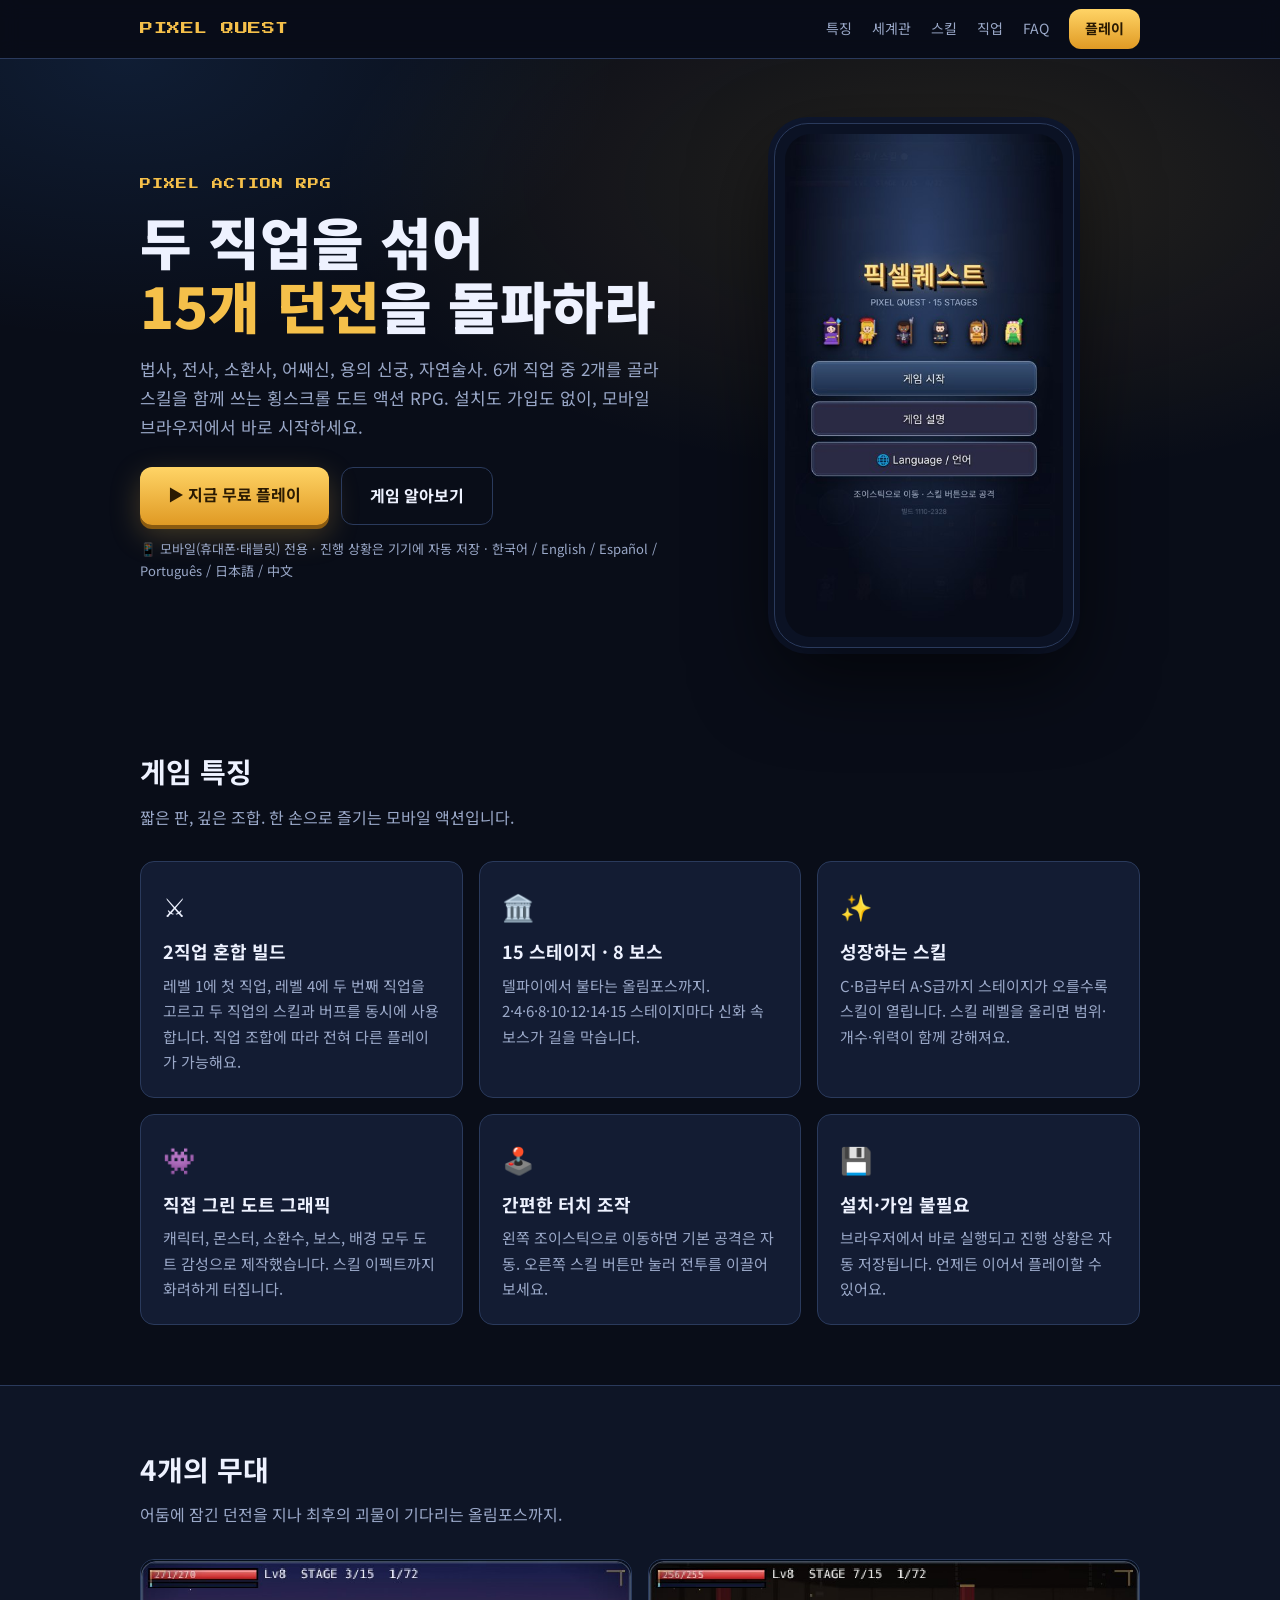
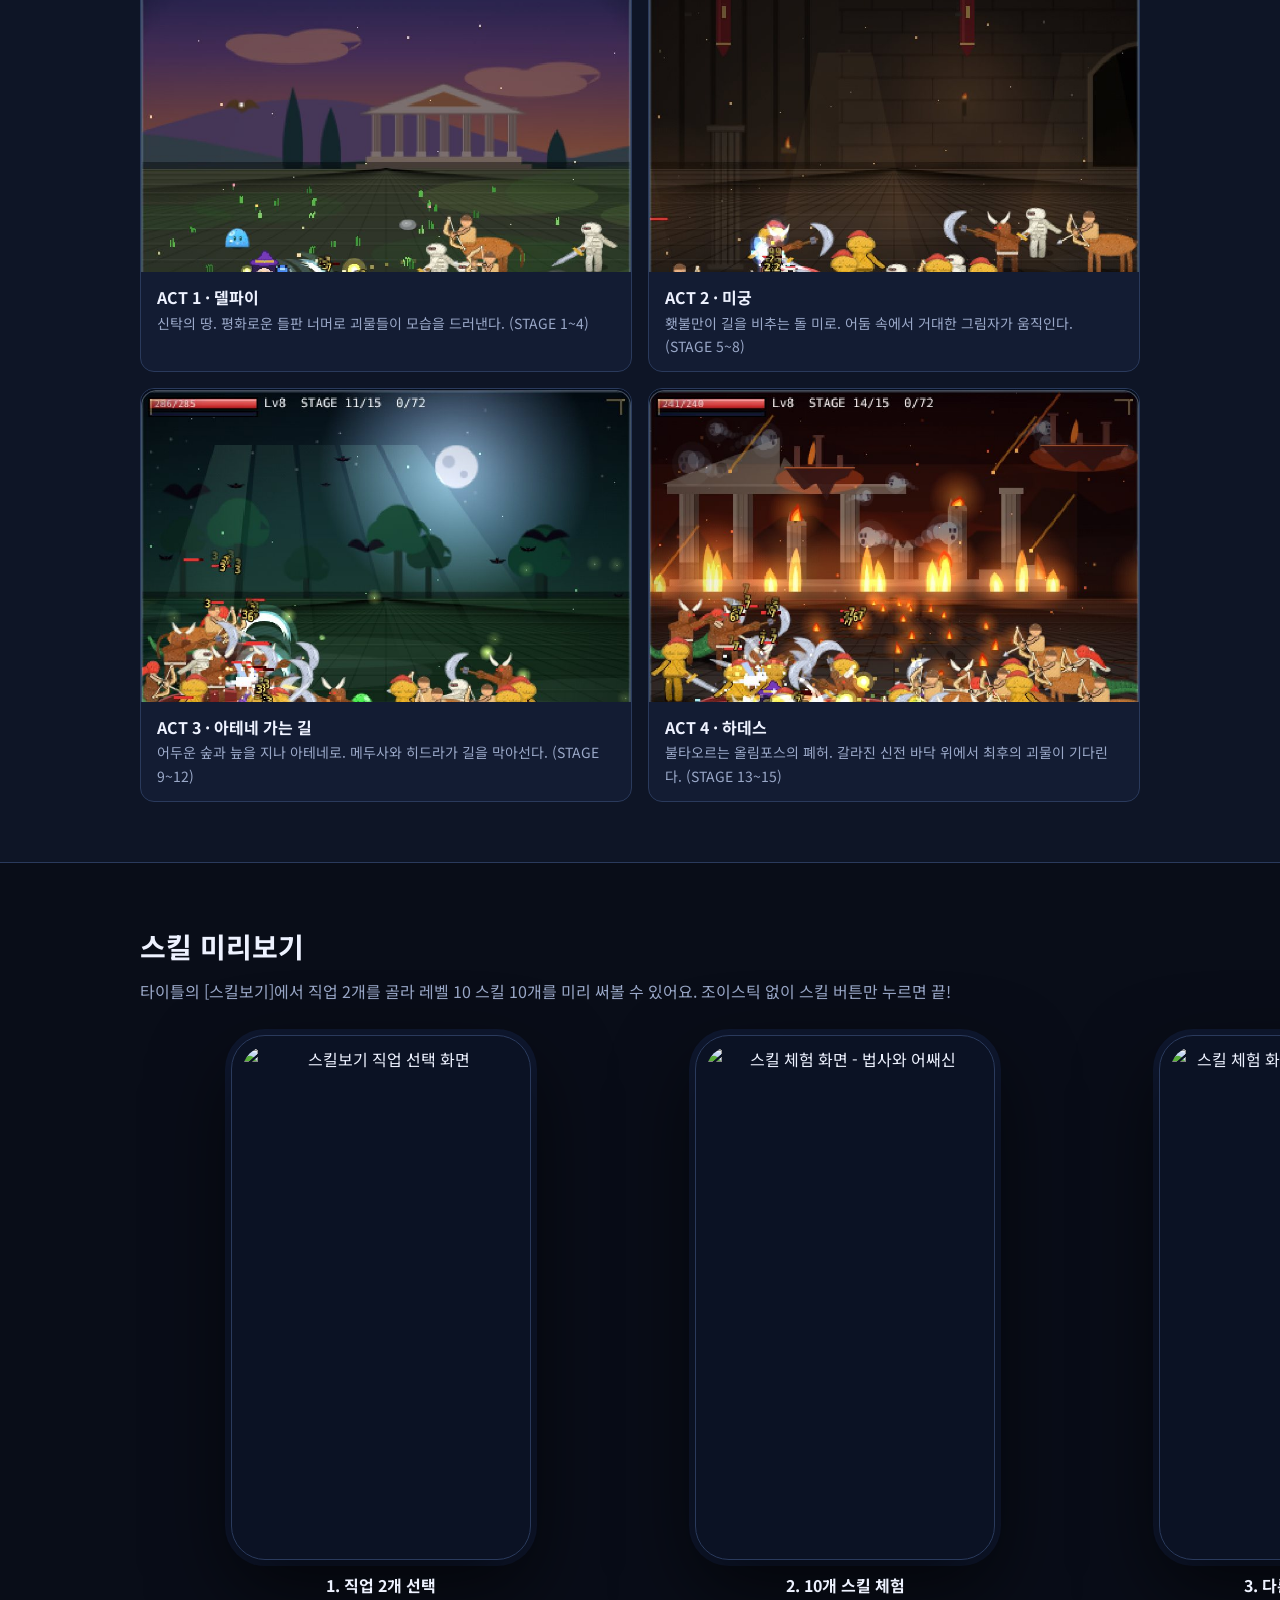
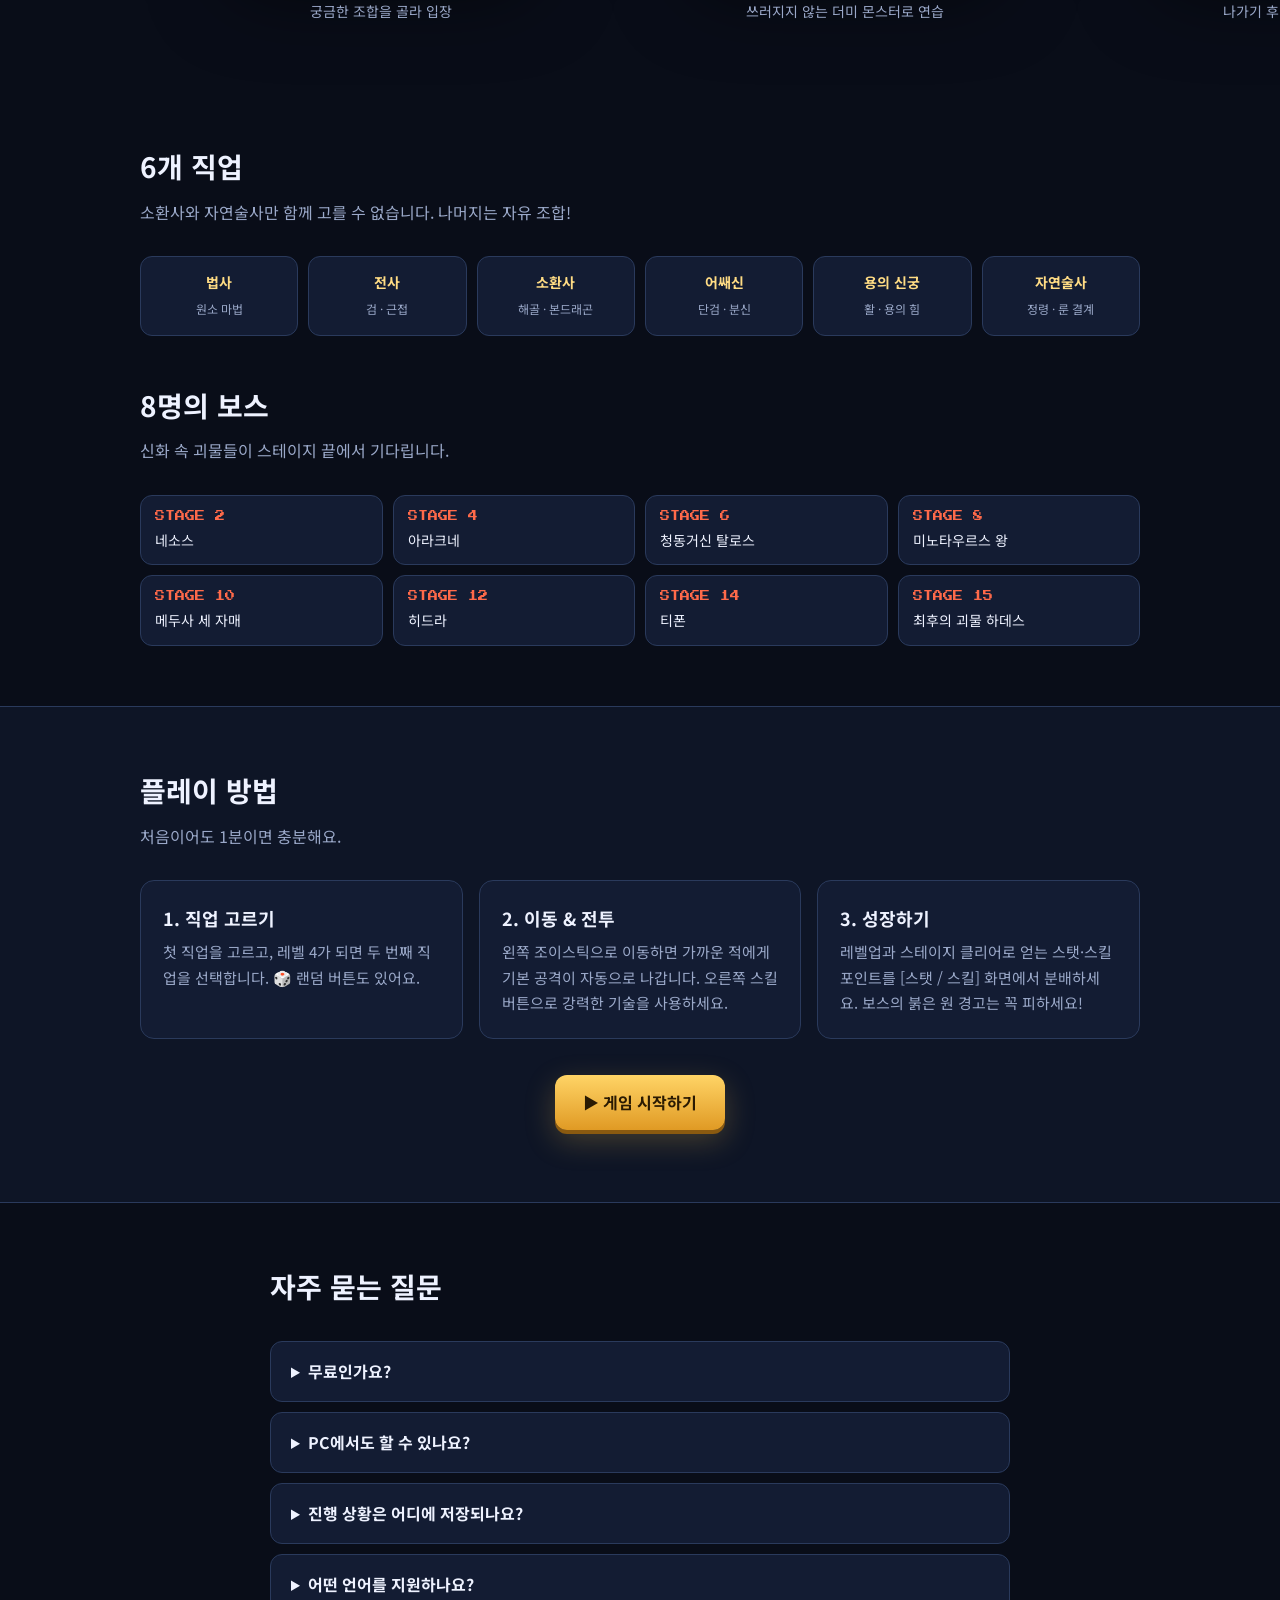
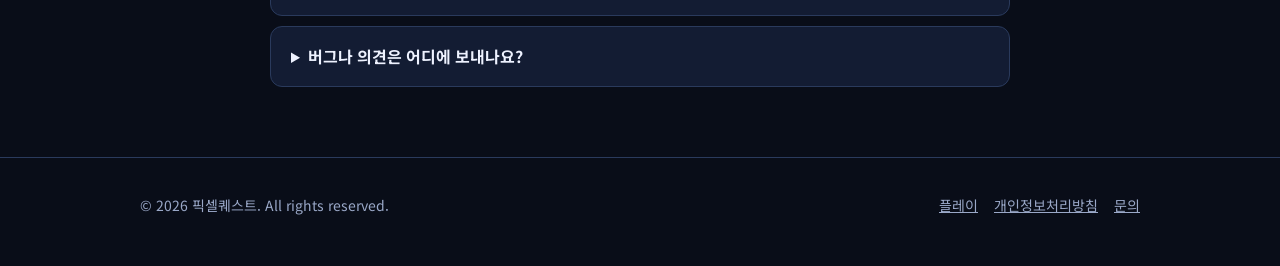
==== commit 0efa8702: "Add files via upload" ====
--- a/index.html
+++ b/index.html
@@ -18,7 +18,7 @@
 <body>
 <header class="top"><div class="wrap">
 <a class="logo" href="./">PIXEL QUEST</a>
-<nav><a href="#features">특징</a><a href="#world">세계관</a><a href="#classes">직업</a><a href="#faq">FAQ</a><a class="keep btn" style="padding:8px 16px;margin-left:20px;font-size:14px;box-shadow:none;color:#2a1a02" href="play/">플레이</a></nav>
+<nav><a href="#features">특징</a><a href="#world">세계관</a><a href="#preview">스킬</a><a href="#classes">직업</a><a href="#faq">FAQ</a><a class="keep btn" style="padding:8px 16px;margin-left:20px;font-size:14px;box-shadow:none;color:#2a1a02" href="play.html">플레이</a></nav>
 </div></header>
 
 <main>
@@ -27,7 +27,7 @@
 <div class="eyebrow">PIXEL ACTION RPG</div>
 <h1>두 직업을 섞어<br><em>15개 던전</em>을 돌파하라</h1>
 <p class="lead">법사, 전사, 소환사, 어쌔신, 용의 신궁, 자연술사. 6개 직업 중 2개를 골라 스킬을 함께 쓰는 횡스크롤 도트 액션 RPG. 설치도 가입도 없이, 모바일 브라우저에서 바로 시작하세요.</p>
-<div class="cta"><a class="btn" href="play/">▶ 지금 무료 플레이</a><a class="btn ghost" href="#features">게임 알아보기</a></div>
+<div class="cta"><a class="btn" href="play.html">▶ 지금 무료 플레이</a><a class="btn ghost" href="#features">게임 알아보기</a></div>
 <p class="note">📱 모바일(휴대폰·태블릿) 전용 · 진행 상황은 기기에 자동 저장 · 한국어 / English / Español / Português / 日本語 / 中文</p>
 </div>
 <div class="phone"><img src="img/shot-title.jpg" width="420" height="760" alt="픽셀퀘스트 타이틀 화면"></div>
@@ -53,6 +53,14 @@
 <figure><img loading="lazy" src="img/shot-act4.jpg" width="840" height="536" alt="액트4 하데스"><figcaption><b>ACT 4 · 하데스</b>불타오르는 올림포스의 폐허. 갈라진 신전 바닥 위에서 최후의 괴물이 기다린다. (STAGE 13~15)</figcaption></figure>
 </div></div></section>
 
+<section id="preview"><div class="wrap">
+<h2>스킬 미리보기</h2><p class="sub">타이틀의 [스킬보기]에서 직업 2개를 골라 레벨 10 스킬 10개를 미리 써볼 수 있어요. 조이스틱 없이 스킬 버튼만 누르면 끝!</p>
+<div class="phones">
+<figure><div class="phone"><img loading="lazy" src="img/shot-skill1.jpg" width="420" height="760" alt="스킬보기 직업 선택 화면"></div><figcaption><b>1. 직업 2개 선택</b>궁금한 조합을 골라 입장</figcaption></figure>
+<figure><div class="phone"><img loading="lazy" src="img/shot-skill2.jpg" width="420" height="760" alt="스킬 체험 화면 - 법사와 어쌔신"></div><figcaption><b>2. 10개 스킬 체험</b>쓰러지지 않는 더미 몬스터로 연습</figcaption></figure>
+<figure><div class="phone"><img loading="lazy" src="img/shot-skill3.jpg" width="420" height="760" alt="스킬 체험 화면 - 화려한 스킬 이펙트"></div><figcaption><b>3. 다른 조합도 체험</b>나가기 후 다른 직업으로 반복</figcaption></figure>
+</div></div></section>
+
 <section id="classes"><div class="wrap">
 <h2>6개 직업</h2><p class="sub">소환사와 자연술사만 함께 고를 수 없습니다. 나머지는 자유 조합!</p>
 <div class="cls">
@@ -72,7 +80,7 @@
 <div class="card"><h3>2. 이동 &amp; 전투</h3><p>왼쪽 조이스틱으로 이동하면 가까운 적에게 기본 공격이 자동으로 나갑니다. 오른쪽 스킬 버튼으로 강력한 기술을 사용하세요.</p></div>
 <div class="card"><h3>3. 성장하기</h3><p>레벨업과 스테이지 클리어로 얻는 스탯·스킬 포인트를 [스탯 / 스킬] 화면에서 분배하세요. 보스의 붉은 원 경고는 꼭 피하세요!</p></div>
 </div>
-<div class="cta" style="justify-content:center;margin-top:36px"><a class="btn" href="play/">▶ 게임 시작하기</a></div>
+<div class="cta" style="justify-content:center;margin-top:36px"><a class="btn" href="play.html">▶ 게임 시작하기</a></div>
 </div></section>
 
 <section id="faq"><div class="wrap" style="max-width:780px">
@@ -87,7 +95,7 @@
 
 <footer><div class="wrap">
 <div>© 2026 픽셀퀘스트. All rights reserved.</div>
-<div><a href="play/">플레이</a><a href="privacy.html">개인정보처리방침</a><a href="mailto:kjw2483@gmail.com">문의</a></div>
+<div><a href="play.html">플레이</a><a href="privacy.html">개인정보처리방침</a><a href="mailto:kjw2483@gmail.com">문의</a></div>
 </div></footer>
 </body>
 </html>
--- a/style.css
+++ b/style.css
@@ -46,3 +46,5 @@
 .doc table{width:100%;border-collapse:collapse;margin:10px 0}.doc th,.doc td{border:1px solid var(--line);padding:10px 12px;text-align:left;font-size:14px;vertical-align:top}.doc th{background:var(--card)}
 .upd{color:var(--mut);font-size:14px}
 @media(max-width:820px){.hero .wrap{grid-template-columns:1fr}.g3{grid-template-columns:1fr}.cls{grid-template-columns:repeat(3,1fr)}.boss{grid-template-columns:repeat(2,1fr)}.shots{grid-template-columns:1fr}nav a:not(.keep){display:none}.hero{padding-top:36px}}
+
+.phones{display:grid;grid-template-columns:repeat(3,1fr);gap:22px;max-width:960px;margin:0 auto}.phones figure{margin:0;text-align:center}.phones figcaption{padding-top:12px;font-size:14px;color:var(--mut)}.phones figcaption b{color:var(--fg);display:block;font-size:16px}@media(max-width:820px){.phones{grid-template-columns:1fr}.phones .phone{width:min(280px,100%)}}
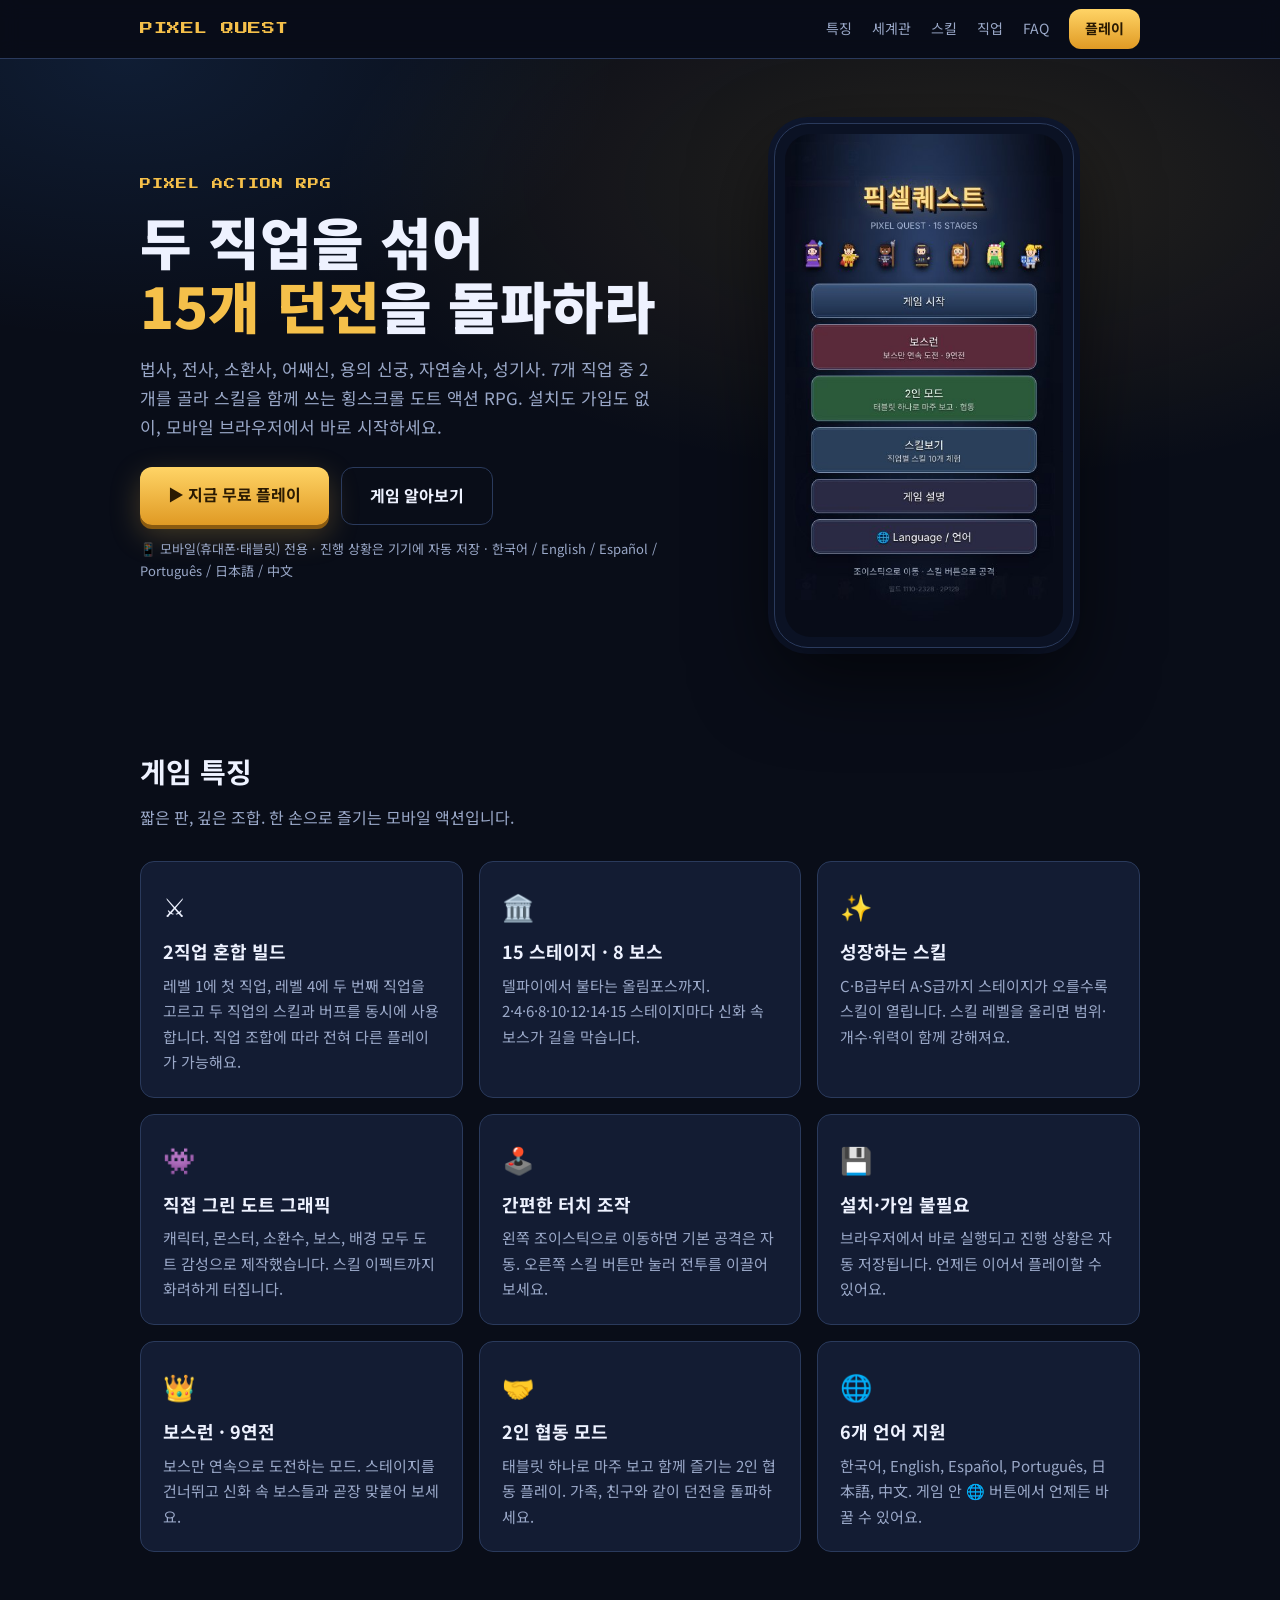
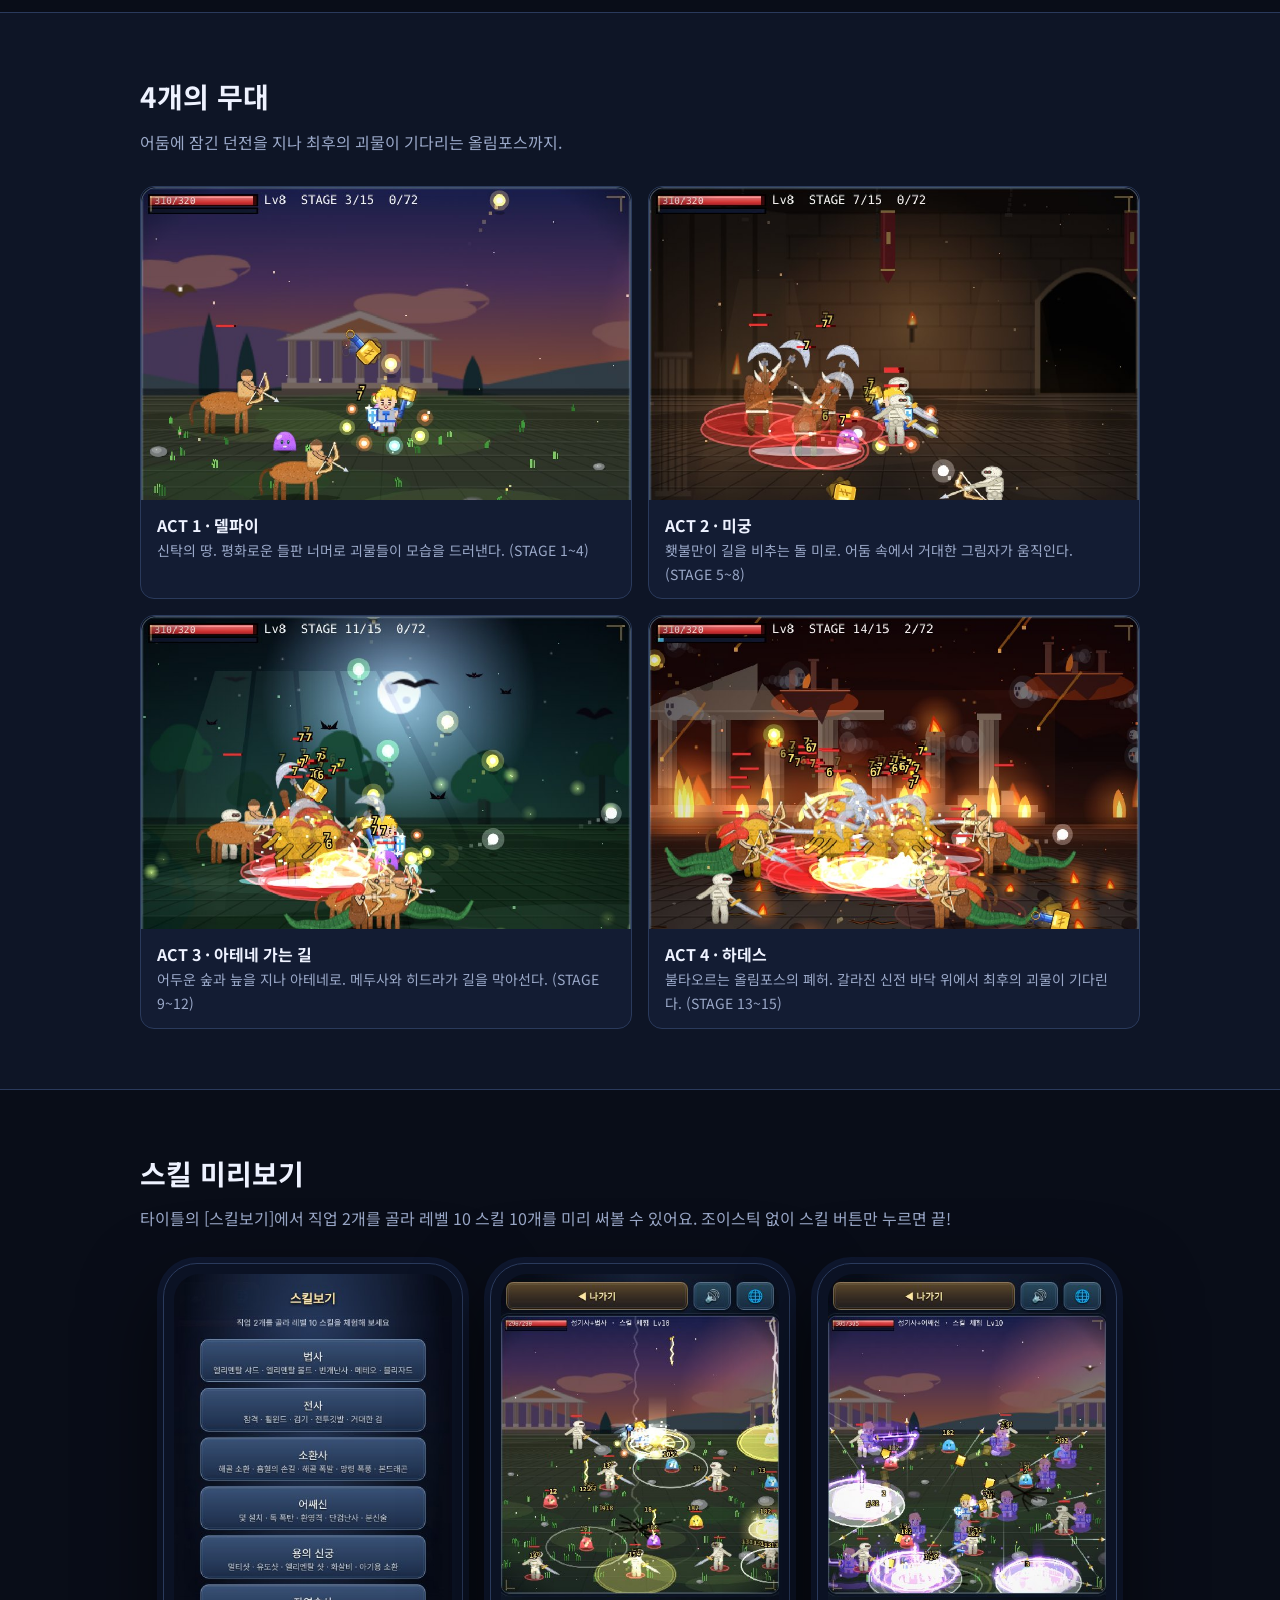
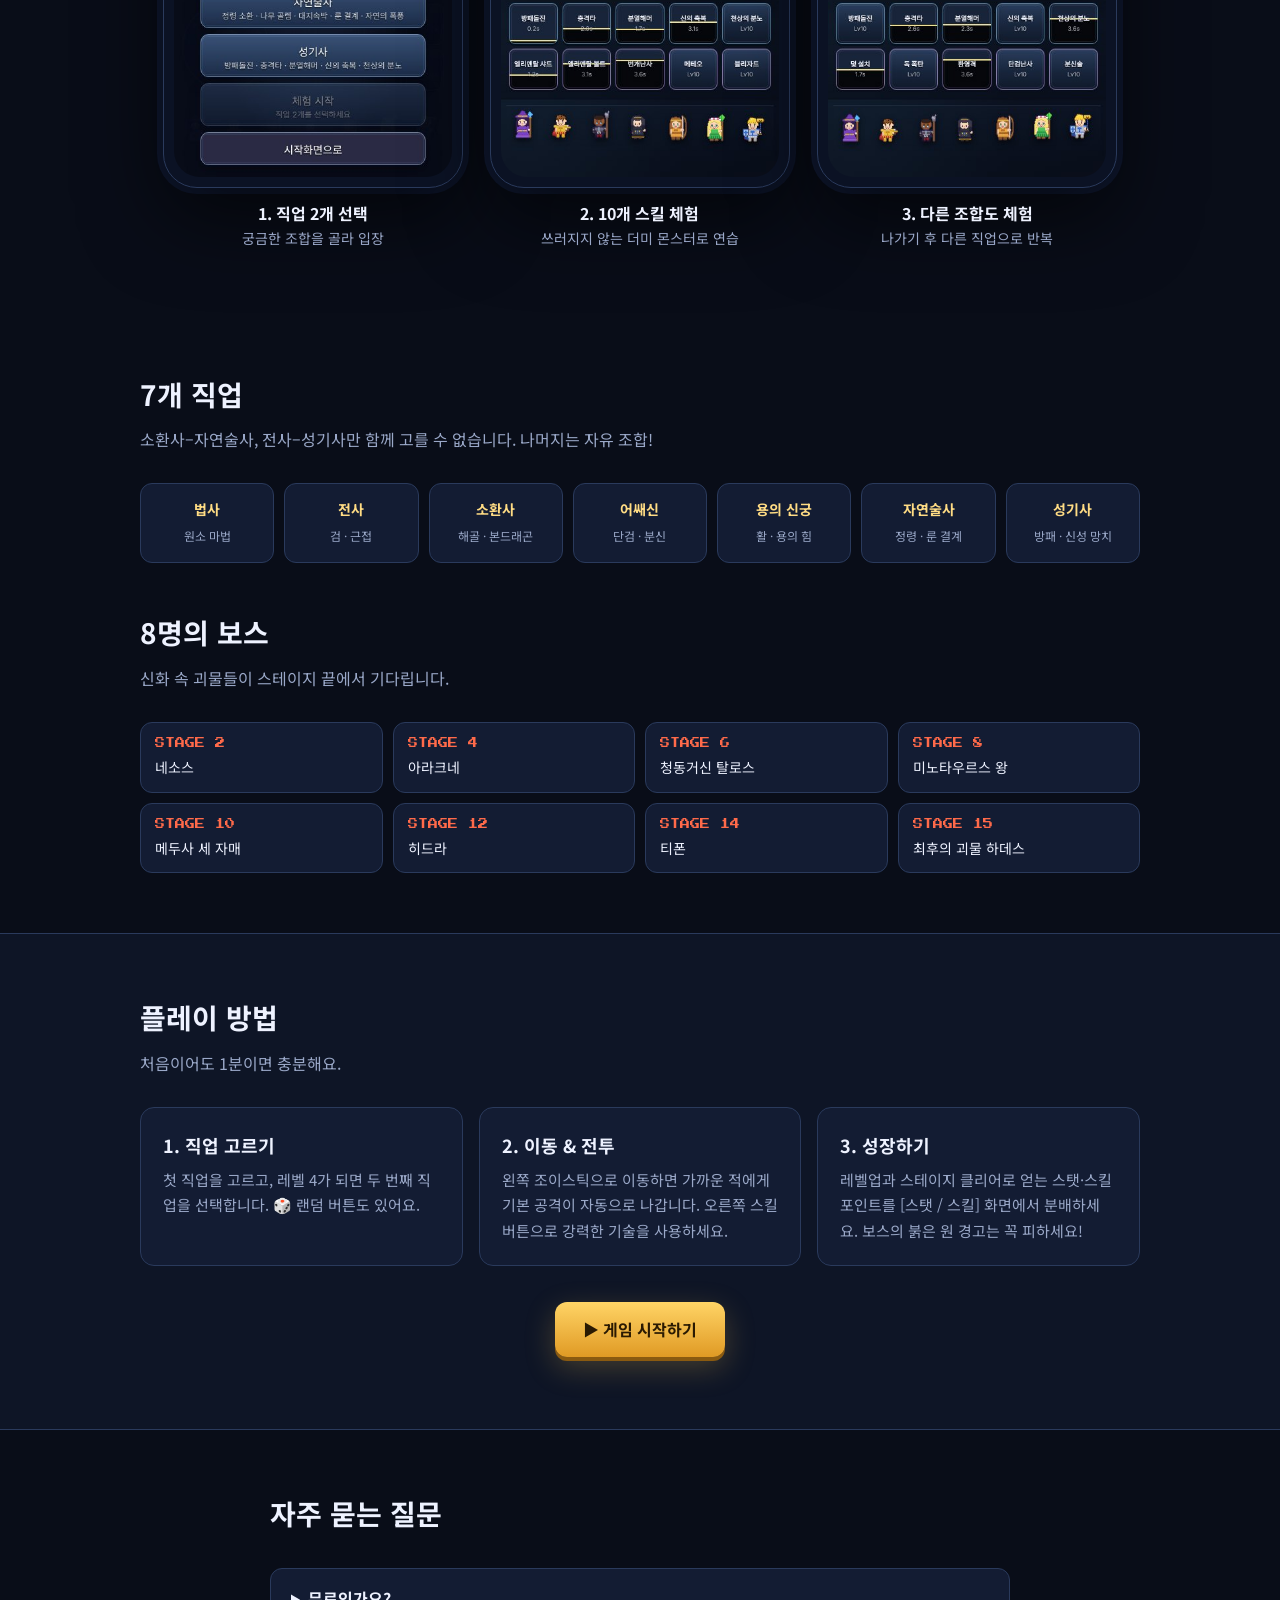
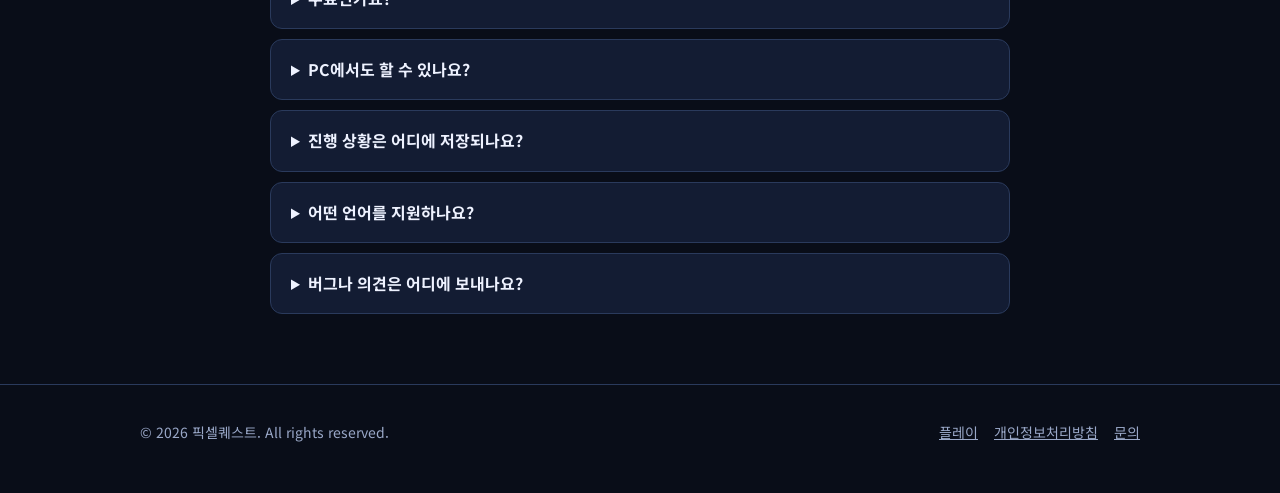
==== commit 1fa42368: "Add files via upload" ====
--- a/index.html
+++ b/index.html
@@ -4,7 +4,7 @@
 <meta charset="utf-8">
 <meta name="viewport" content="width=device-width,initial-scale=1">
 <title>픽셀퀘스트 – 두 직업을 섞어 15개 스테이지를 돌파하는 도트 액션 RPG</title>
-<meta name="description" content="픽셀퀘스트는 6개 직업 중 2개를 골라 스킬을 섞어 쓰는 횡스크롤 도트 액션 RPG입니다. 15개 스테이지, 8명의 보스, 설치 없이 모바일 브라우저에서 무료로 플레이하세요.">
+<meta name="description" content="픽셀퀘스트는 7개 직업 중 2개를 골라 스킬을 섞어 쓰는 횡스크롤 도트 액션 RPG입니다. 15개 스테이지, 8명의 보스, 보스런, 2인 협동 모드까지 설치 없이 모바일 브라우저에서 무료로 플레이하세요.">
 <meta property="og:title" content="픽셀퀘스트 – 도트 액션 RPG">
 <meta property="og:description" content="두 직업의 스킬을 섞어 쓰는 모바일 횡스크롤 액션 RPG. 설치 없이 무료 플레이.">
 <meta property="og:type" content="website">
@@ -26,7 +26,7 @@
 <div>
 <div class="eyebrow">PIXEL ACTION RPG</div>
 <h1>두 직업을 섞어<br><em>15개 던전</em>을 돌파하라</h1>
-<p class="lead">법사, 전사, 소환사, 어쌔신, 용의 신궁, 자연술사. 6개 직업 중 2개를 골라 스킬을 함께 쓰는 횡스크롤 도트 액션 RPG. 설치도 가입도 없이, 모바일 브라우저에서 바로 시작하세요.</p>
+<p class="lead">법사, 전사, 소환사, 어쌔신, 용의 신궁, 자연술사, 성기사. 7개 직업 중 2개를 골라 스킬을 함께 쓰는 횡스크롤 도트 액션 RPG. 설치도 가입도 없이, 모바일 브라우저에서 바로 시작하세요.</p>
 <div class="cta"><a class="btn" href="play.html">▶ 지금 무료 플레이</a><a class="btn ghost" href="#features">게임 알아보기</a></div>
 <p class="note">📱 모바일(휴대폰·태블릿) 전용 · 진행 상황은 기기에 자동 저장 · 한국어 / English / Español / Português / 日本語 / 中文</p>
 </div>
@@ -42,6 +42,9 @@
 <div class="card"><div class="ico">👾</div><h3>직접 그린 도트 그래픽</h3><p>캐릭터, 몬스터, 소환수, 보스, 배경 모두 도트 감성으로 제작했습니다. 스킬 이펙트까지 화려하게 터집니다.</p></div>
 <div class="card"><div class="ico">🕹️</div><h3>간편한 터치 조작</h3><p>왼쪽 조이스틱으로 이동하면 기본 공격은 자동. 오른쪽 스킬 버튼만 눌러 전투를 이끌어 보세요.</p></div>
 <div class="card"><div class="ico">💾</div><h3>설치·가입 불필요</h3><p>브라우저에서 바로 실행되고 진행 상황은 자동 저장됩니다. 언제든 이어서 플레이할 수 있어요.</p></div>
+<div class="card"><div class="ico">👑</div><h3>보스런 · 9연전</h3><p>보스만 연속으로 도전하는 모드. 스테이지를 건너뛰고 신화 속 보스들과 곧장 맞붙어 보세요.</p></div>
+<div class="card"><div class="ico">🤝</div><h3>2인 협동 모드</h3><p>태블릿 하나로 마주 보고 함께 즐기는 2인 협동 플레이. 가족, 친구와 같이 던전을 돌파하세요.</p></div>
+<div class="card"><div class="ico">🌐</div><h3>6개 언어 지원</h3><p>한국어, English, Español, Português, 日本語, 中文. 게임 안 🌐 버튼에서 언제든 바꿀 수 있어요.</p></div>
 </div></div></section>
 
 <section class="alt" id="world"><div class="wrap">
@@ -57,15 +60,16 @@
 <h2>스킬 미리보기</h2><p class="sub">타이틀의 [스킬보기]에서 직업 2개를 골라 레벨 10 스킬 10개를 미리 써볼 수 있어요. 조이스틱 없이 스킬 버튼만 누르면 끝!</p>
 <div class="phones">
 <figure><div class="phone"><img loading="lazy" src="img/shot-skill1.jpg" width="420" height="760" alt="스킬보기 직업 선택 화면"></div><figcaption><b>1. 직업 2개 선택</b>궁금한 조합을 골라 입장</figcaption></figure>
-<figure><div class="phone"><img loading="lazy" src="img/shot-skill2.jpg" width="420" height="760" alt="스킬 체험 화면 - 법사와 어쌔신"></div><figcaption><b>2. 10개 스킬 체험</b>쓰러지지 않는 더미 몬스터로 연습</figcaption></figure>
-<figure><div class="phone"><img loading="lazy" src="img/shot-skill3.jpg" width="420" height="760" alt="스킬 체험 화면 - 화려한 스킬 이펙트"></div><figcaption><b>3. 다른 조합도 체험</b>나가기 후 다른 직업으로 반복</figcaption></figure>
+<figure><div class="phone"><img loading="lazy" src="img/shot-skill2.jpg" width="420" height="760" alt="스킬 체험 화면 - 성기사와 법사"></div><figcaption><b>2. 10개 스킬 체험</b>쓰러지지 않는 더미 몬스터로 연습</figcaption></figure>
+<figure><div class="phone"><img loading="lazy" src="img/shot-skill3.jpg" width="420" height="760" alt="스킬 체험 화면 - 성기사와 어쌔신"></div><figcaption><b>3. 다른 조합도 체험</b>나가기 후 다른 직업으로 반복</figcaption></figure>
 </div></div></section>
 
 <section id="classes"><div class="wrap">
-<h2>6개 직업</h2><p class="sub">소환사와 자연술사만 함께 고를 수 없습니다. 나머지는 자유 조합!</p>
+<h2>7개 직업</h2><p class="sub">소환사–자연술사, 전사–성기사만 함께 고를 수 없습니다. 나머지는 자유 조합!</p>
 <div class="cls">
 <div><b>법사</b><small>원소 마법</small></div><div><b>전사</b><small>검 · 근접</small></div><div><b>소환사</b><small>해골 · 본드래곤</small></div>
 <div><b>어쌔신</b><small>단검 · 분신</small></div><div><b>용의 신궁</b><small>활 · 용의 힘</small></div><div><b>자연술사</b><small>정령 · 룬 결계</small></div>
+<div><b>성기사</b><small>방패 · 신성 망치</small></div>
 </div>
 <h2 style="margin-top:46px">8명의 보스</h2><p class="sub">신화 속 괴물들이 스테이지 끝에서 기다립니다.</p>
 <div class="boss">
--- a/style.css
+++ b/style.css
@@ -32,7 +32,7 @@
 .shots{display:grid;grid-template-columns:repeat(2,1fr);gap:16px}
 .shots figure{margin:0;background:var(--card);border:1px solid var(--line);border-radius:var(--r);overflow:hidden}
 .shots figcaption{padding:12px 16px;font-size:14px;color:var(--mut)}.shots figcaption b{color:var(--fg);display:block;font-size:16px}
-.cls{display:grid;grid-template-columns:repeat(6,1fr);gap:10px}
+.cls{display:grid;grid-template-columns:repeat(7,1fr);gap:10px}
 .cls div{background:var(--card);border:1px solid var(--line);border-radius:12px;padding:14px 8px;text-align:center;font-size:14px}.cls b{display:block;color:var(--gold2);margin-bottom:2px}
 .cls small{color:var(--mut);font-size:12px}
 .boss{display:grid;grid-template-columns:repeat(4,1fr);gap:10px}
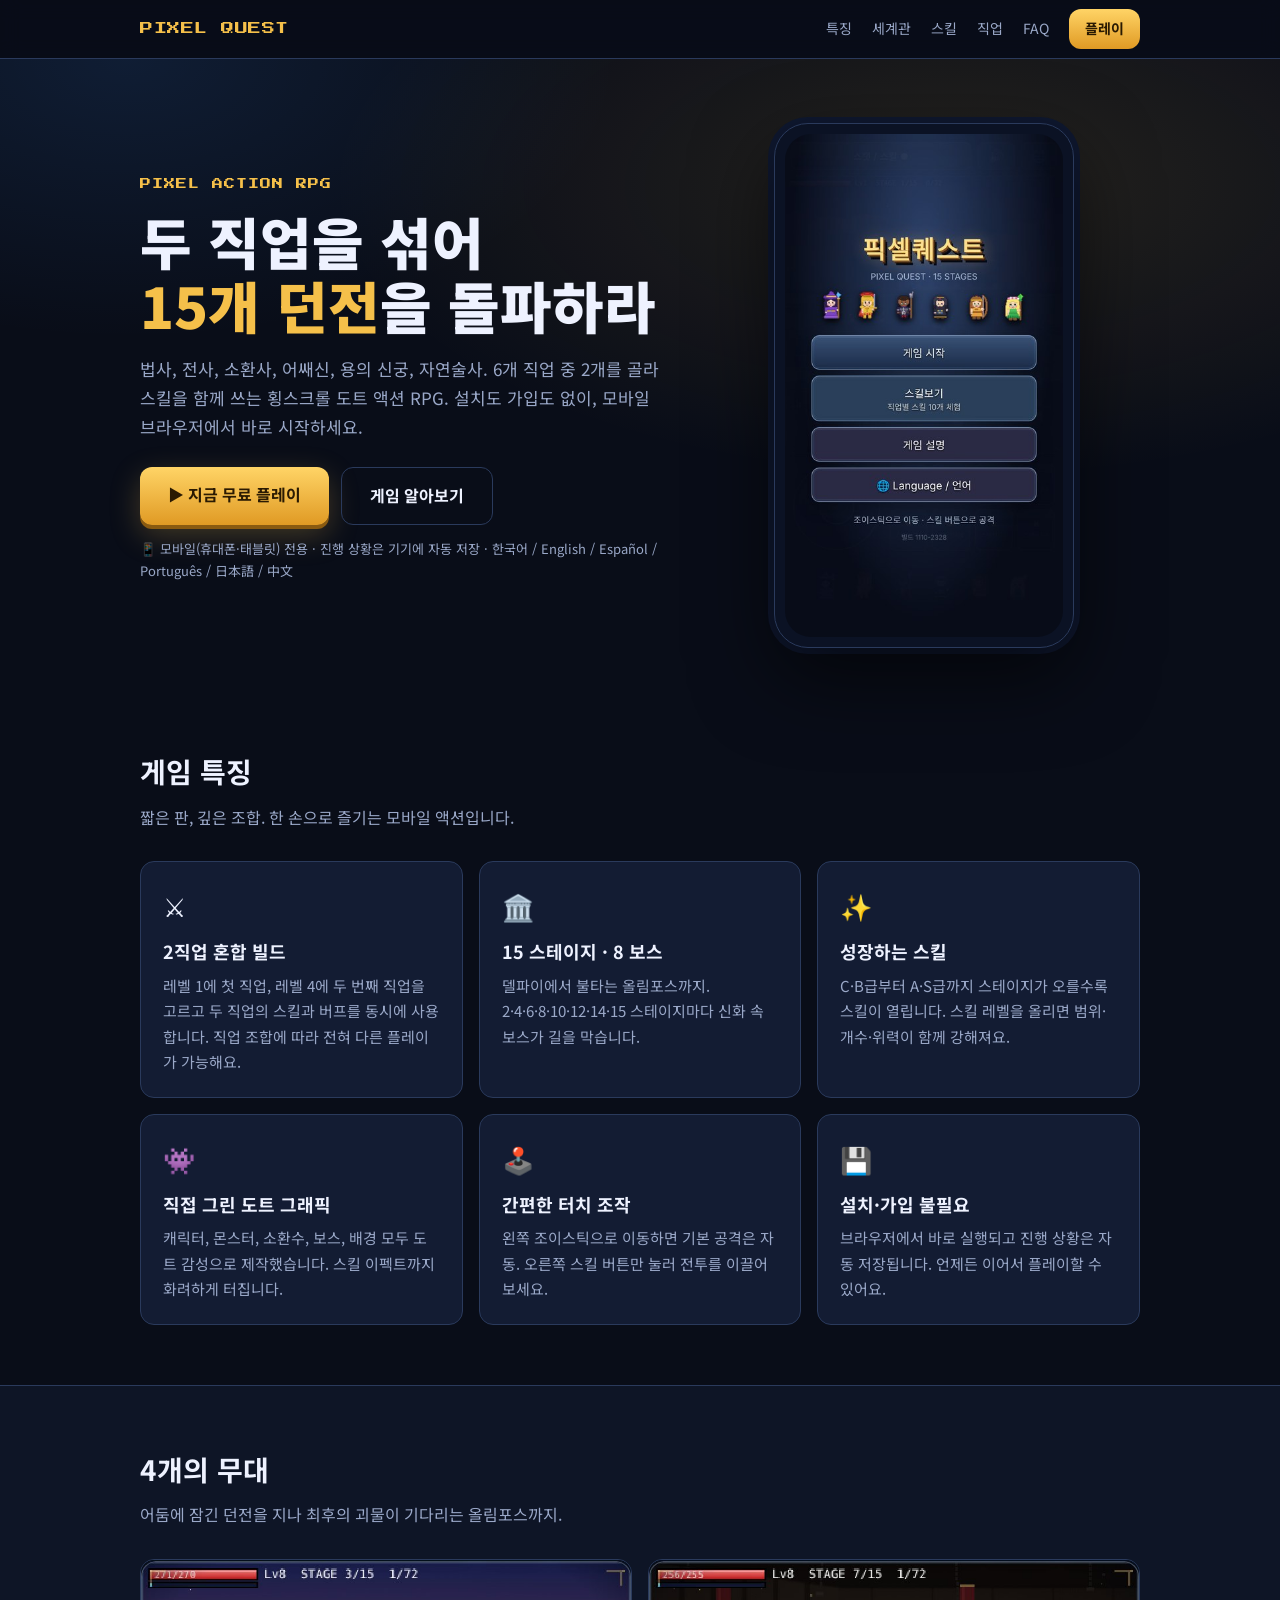
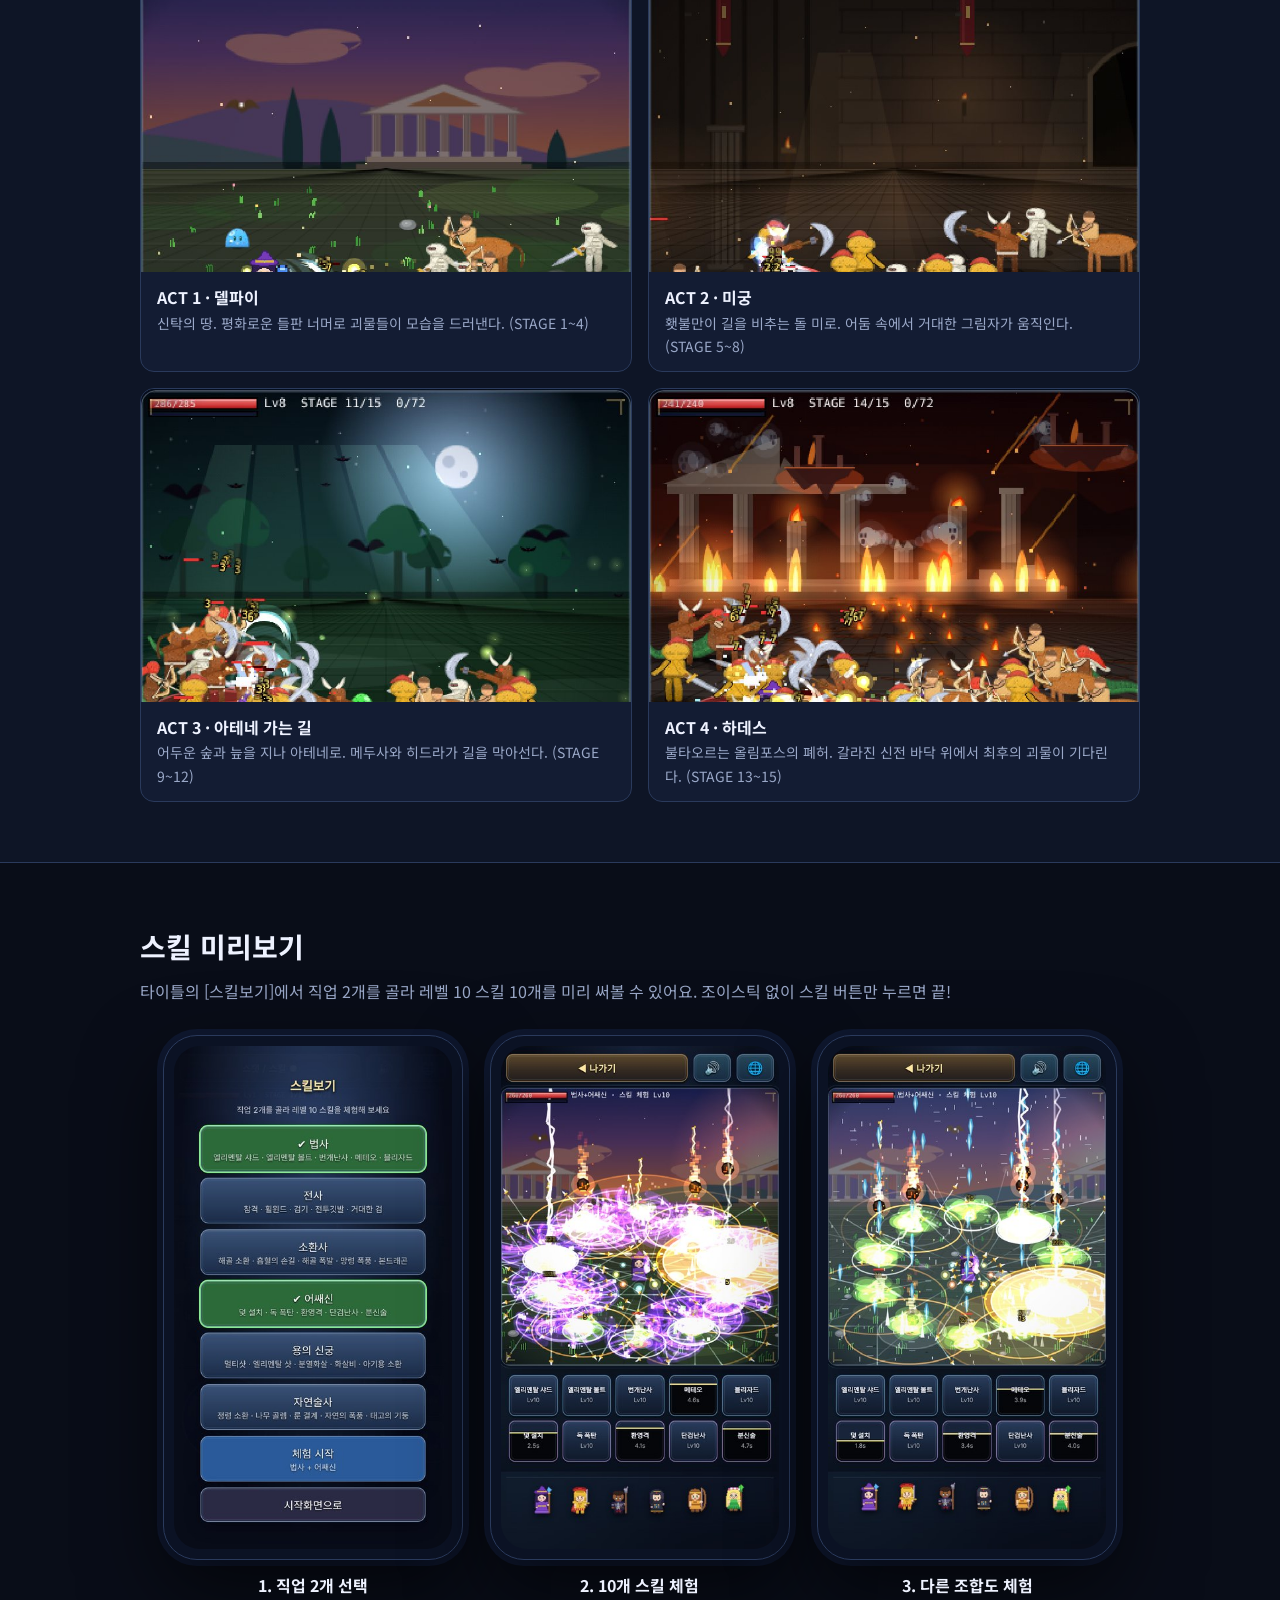
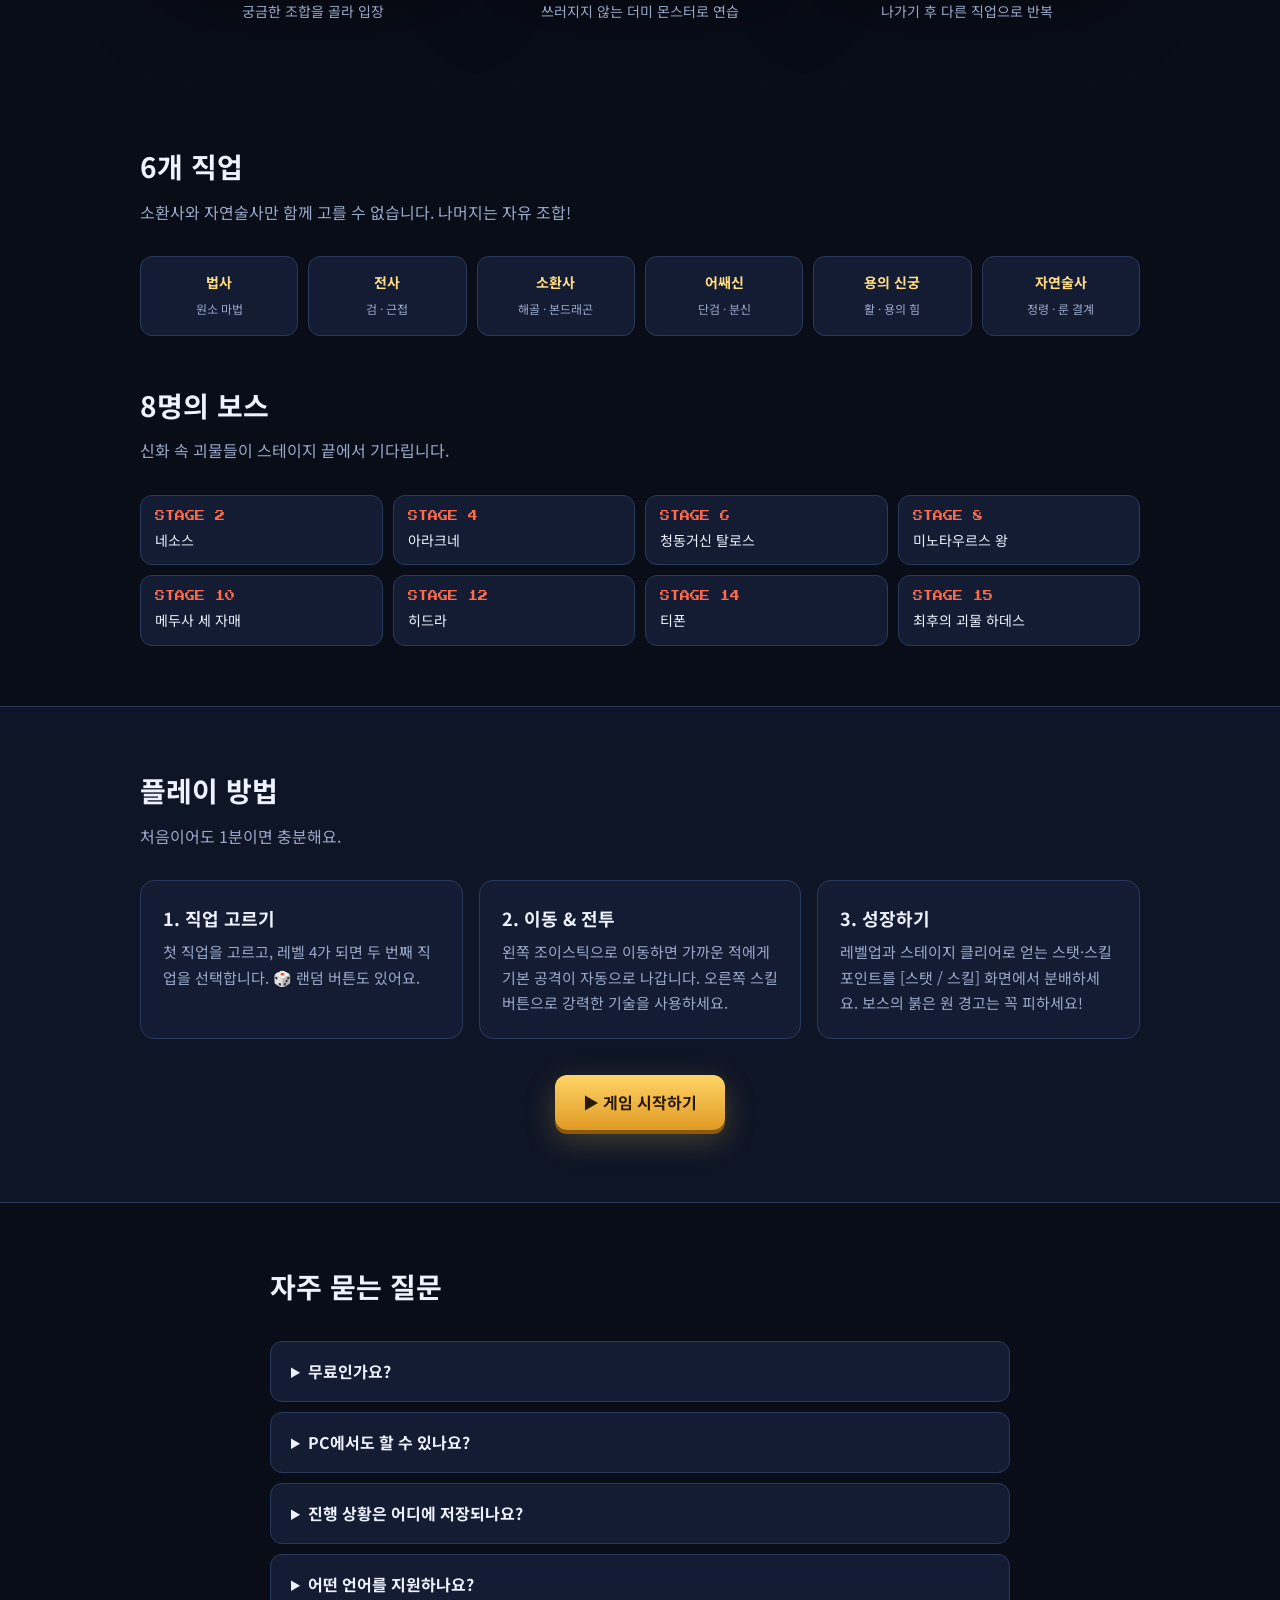
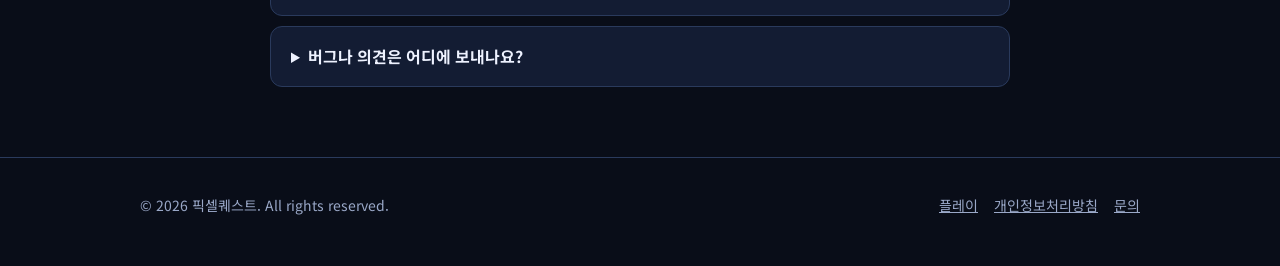
==== commit 25272248: "Add files via upload" ====
--- a/index.html
+++ b/index.html
@@ -4,7 +4,7 @@
 <meta charset="utf-8">
 <meta name="viewport" content="width=device-width,initial-scale=1">
 <title>픽셀퀘스트 – 두 직업을 섞어 15개 스테이지를 돌파하는 도트 액션 RPG</title>
-<meta name="description" content="픽셀퀘스트는 7개 직업 중 2개를 골라 스킬을 섞어 쓰는 횡스크롤 도트 액션 RPG입니다. 15개 스테이지, 8명의 보스, 보스런, 2인 협동 모드까지 설치 없이 모바일 브라우저에서 무료로 플레이하세요.">
+<meta name="description" content="픽셀퀘스트는 6개 직업 중 2개를 골라 스킬을 섞어 쓰는 횡스크롤 도트 액션 RPG입니다. 15개 스테이지, 8명의 보스, 설치 없이 모바일 브라우저에서 무료로 플레이하세요.">
 <meta property="og:title" content="픽셀퀘스트 – 도트 액션 RPG">
 <meta property="og:description" content="두 직업의 스킬을 섞어 쓰는 모바일 횡스크롤 액션 RPG. 설치 없이 무료 플레이.">
 <meta property="og:type" content="website">
@@ -26,7 +26,7 @@
 <div>
 <div class="eyebrow">PIXEL ACTION RPG</div>
 <h1>두 직업을 섞어<br><em>15개 던전</em>을 돌파하라</h1>
-<p class="lead">법사, 전사, 소환사, 어쌔신, 용의 신궁, 자연술사, 성기사. 7개 직업 중 2개를 골라 스킬을 함께 쓰는 횡스크롤 도트 액션 RPG. 설치도 가입도 없이, 모바일 브라우저에서 바로 시작하세요.</p>
+<p class="lead">법사, 전사, 소환사, 어쌔신, 용의 신궁, 자연술사. 6개 직업 중 2개를 골라 스킬을 함께 쓰는 횡스크롤 도트 액션 RPG. 설치도 가입도 없이, 모바일 브라우저에서 바로 시작하세요.</p>
 <div class="cta"><a class="btn" href="play.html">▶ 지금 무료 플레이</a><a class="btn ghost" href="#features">게임 알아보기</a></div>
 <p class="note">📱 모바일(휴대폰·태블릿) 전용 · 진행 상황은 기기에 자동 저장 · 한국어 / English / Español / Português / 日本語 / 中文</p>
 </div>
@@ -42,9 +42,6 @@
 <div class="card"><div class="ico">👾</div><h3>직접 그린 도트 그래픽</h3><p>캐릭터, 몬스터, 소환수, 보스, 배경 모두 도트 감성으로 제작했습니다. 스킬 이펙트까지 화려하게 터집니다.</p></div>
 <div class="card"><div class="ico">🕹️</div><h3>간편한 터치 조작</h3><p>왼쪽 조이스틱으로 이동하면 기본 공격은 자동. 오른쪽 스킬 버튼만 눌러 전투를 이끌어 보세요.</p></div>
 <div class="card"><div class="ico">💾</div><h3>설치·가입 불필요</h3><p>브라우저에서 바로 실행되고 진행 상황은 자동 저장됩니다. 언제든 이어서 플레이할 수 있어요.</p></div>
-<div class="card"><div class="ico">👑</div><h3>보스런 · 9연전</h3><p>보스만 연속으로 도전하는 모드. 스테이지를 건너뛰고 신화 속 보스들과 곧장 맞붙어 보세요.</p></div>
-<div class="card"><div class="ico">🤝</div><h3>2인 협동 모드</h3><p>태블릿 하나로 마주 보고 함께 즐기는 2인 협동 플레이. 가족, 친구와 같이 던전을 돌파하세요.</p></div>
-<div class="card"><div class="ico">🌐</div><h3>6개 언어 지원</h3><p>한국어, English, Español, Português, 日本語, 中文. 게임 안 🌐 버튼에서 언제든 바꿀 수 있어요.</p></div>
 </div></div></section>
 
 <section class="alt" id="world"><div class="wrap">
@@ -60,16 +57,15 @@
 <h2>스킬 미리보기</h2><p class="sub">타이틀의 [스킬보기]에서 직업 2개를 골라 레벨 10 스킬 10개를 미리 써볼 수 있어요. 조이스틱 없이 스킬 버튼만 누르면 끝!</p>
 <div class="phones">
 <figure><div class="phone"><img loading="lazy" src="img/shot-skill1.jpg" width="420" height="760" alt="스킬보기 직업 선택 화면"></div><figcaption><b>1. 직업 2개 선택</b>궁금한 조합을 골라 입장</figcaption></figure>
-<figure><div class="phone"><img loading="lazy" src="img/shot-skill2.jpg" width="420" height="760" alt="스킬 체험 화면 - 성기사와 법사"></div><figcaption><b>2. 10개 스킬 체험</b>쓰러지지 않는 더미 몬스터로 연습</figcaption></figure>
-<figure><div class="phone"><img loading="lazy" src="img/shot-skill3.jpg" width="420" height="760" alt="스킬 체험 화면 - 성기사와 어쌔신"></div><figcaption><b>3. 다른 조합도 체험</b>나가기 후 다른 직업으로 반복</figcaption></figure>
+<figure><div class="phone"><img loading="lazy" src="img/shot-skill2.jpg" width="420" height="760" alt="스킬 체험 화면 - 법사와 어쌔신"></div><figcaption><b>2. 10개 스킬 체험</b>쓰러지지 않는 더미 몬스터로 연습</figcaption></figure>
+<figure><div class="phone"><img loading="lazy" src="img/shot-skill3.jpg" width="420" height="760" alt="스킬 체험 화면 - 화려한 스킬 이펙트"></div><figcaption><b>3. 다른 조합도 체험</b>나가기 후 다른 직업으로 반복</figcaption></figure>
 </div></div></section>
 
 <section id="classes"><div class="wrap">
-<h2>7개 직업</h2><p class="sub">소환사–자연술사, 전사–성기사만 함께 고를 수 없습니다. 나머지는 자유 조합!</p>
+<h2>6개 직업</h2><p class="sub">소환사와 자연술사만 함께 고를 수 없습니다. 나머지는 자유 조합!</p>
 <div class="cls">
 <div><b>법사</b><small>원소 마법</small></div><div><b>전사</b><small>검 · 근접</small></div><div><b>소환사</b><small>해골 · 본드래곤</small></div>
 <div><b>어쌔신</b><small>단검 · 분신</small></div><div><b>용의 신궁</b><small>활 · 용의 힘</small></div><div><b>자연술사</b><small>정령 · 룬 결계</small></div>
-<div><b>성기사</b><small>방패 · 신성 망치</small></div>
 </div>
 <h2 style="margin-top:46px">8명의 보스</h2><p class="sub">신화 속 괴물들이 스테이지 끝에서 기다립니다.</p>
 <div class="boss">
--- a/style.css
+++ b/style.css
@@ -32,7 +32,7 @@
 .shots{display:grid;grid-template-columns:repeat(2,1fr);gap:16px}
 .shots figure{margin:0;background:var(--card);border:1px solid var(--line);border-radius:var(--r);overflow:hidden}
 .shots figcaption{padding:12px 16px;font-size:14px;color:var(--mut)}.shots figcaption b{color:var(--fg);display:block;font-size:16px}
-.cls{display:grid;grid-template-columns:repeat(7,1fr);gap:10px}
+.cls{display:grid;grid-template-columns:repeat(6,1fr);gap:10px}
 .cls div{background:var(--card);border:1px solid var(--line);border-radius:12px;padding:14px 8px;text-align:center;font-size:14px}.cls b{display:block;color:var(--gold2);margin-bottom:2px}
 .cls small{color:var(--mut);font-size:12px}
 .boss{display:grid;grid-template-columns:repeat(4,1fr);gap:10px}
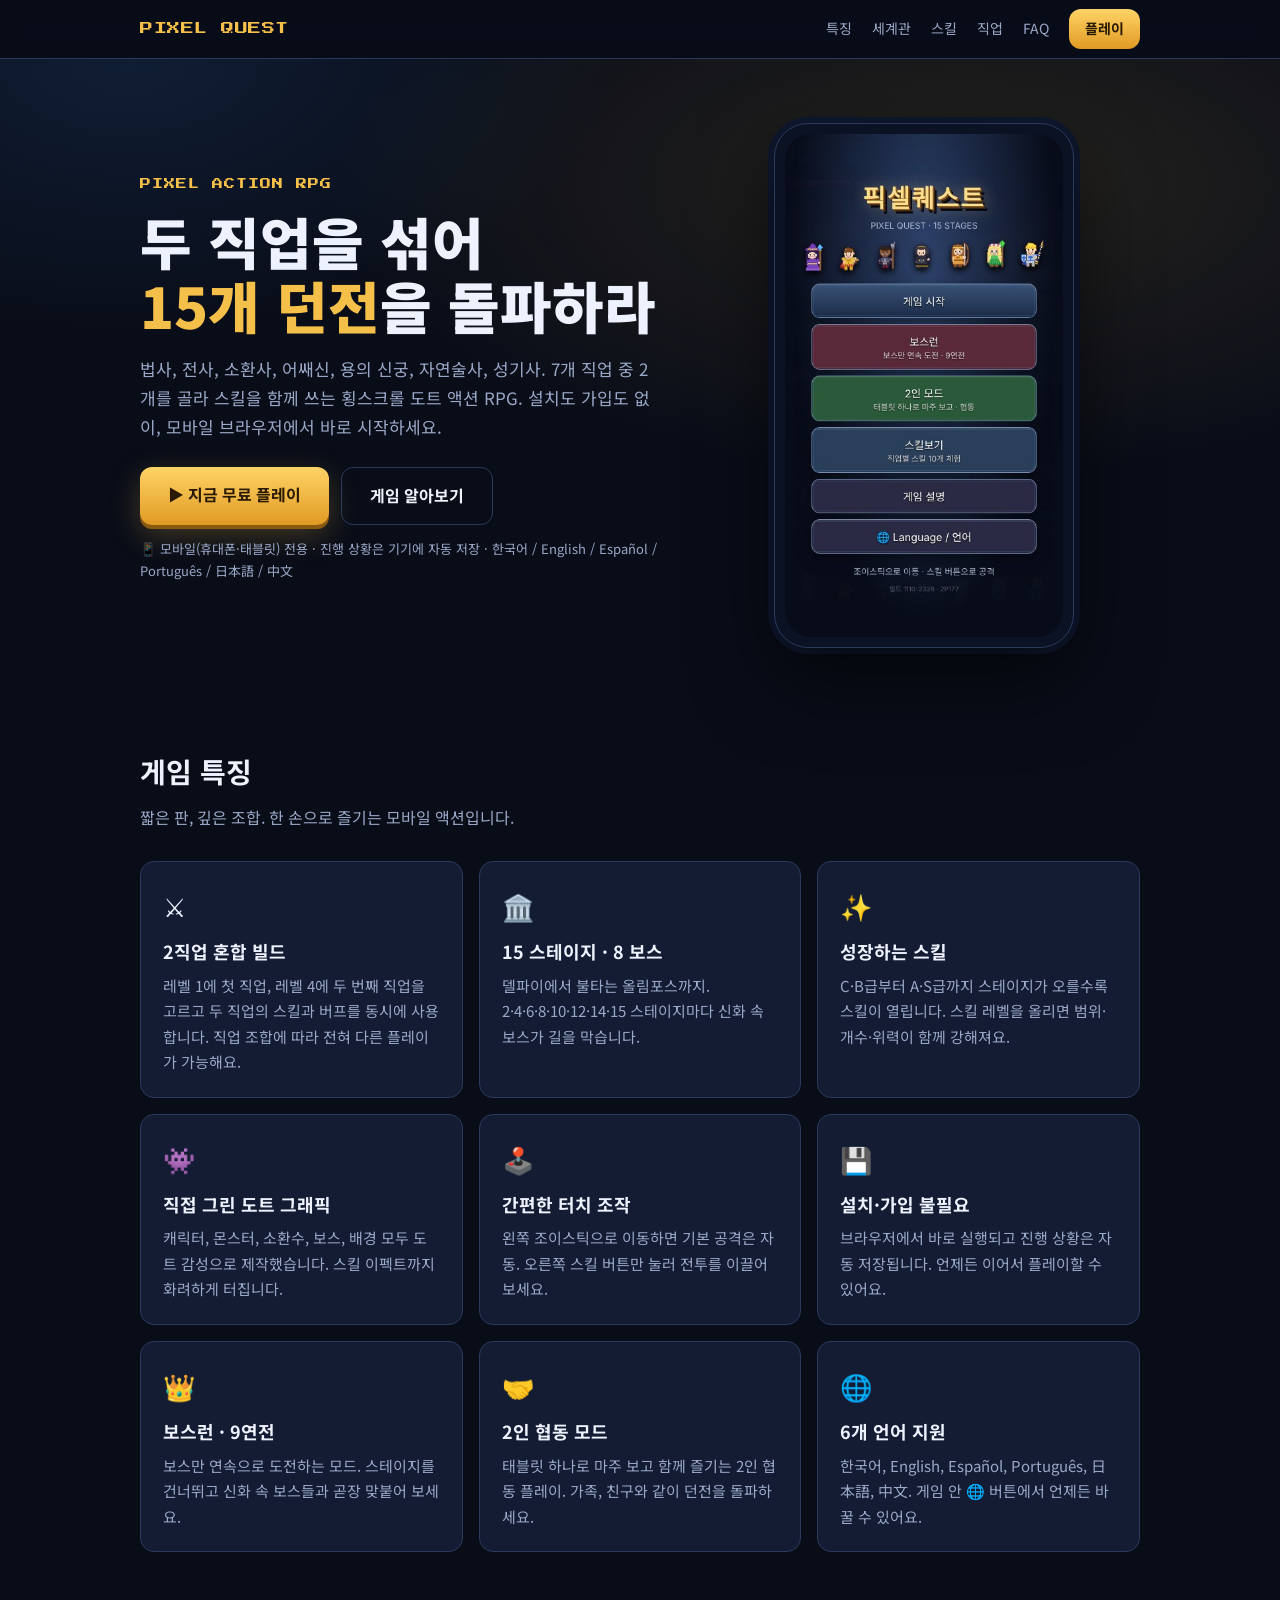
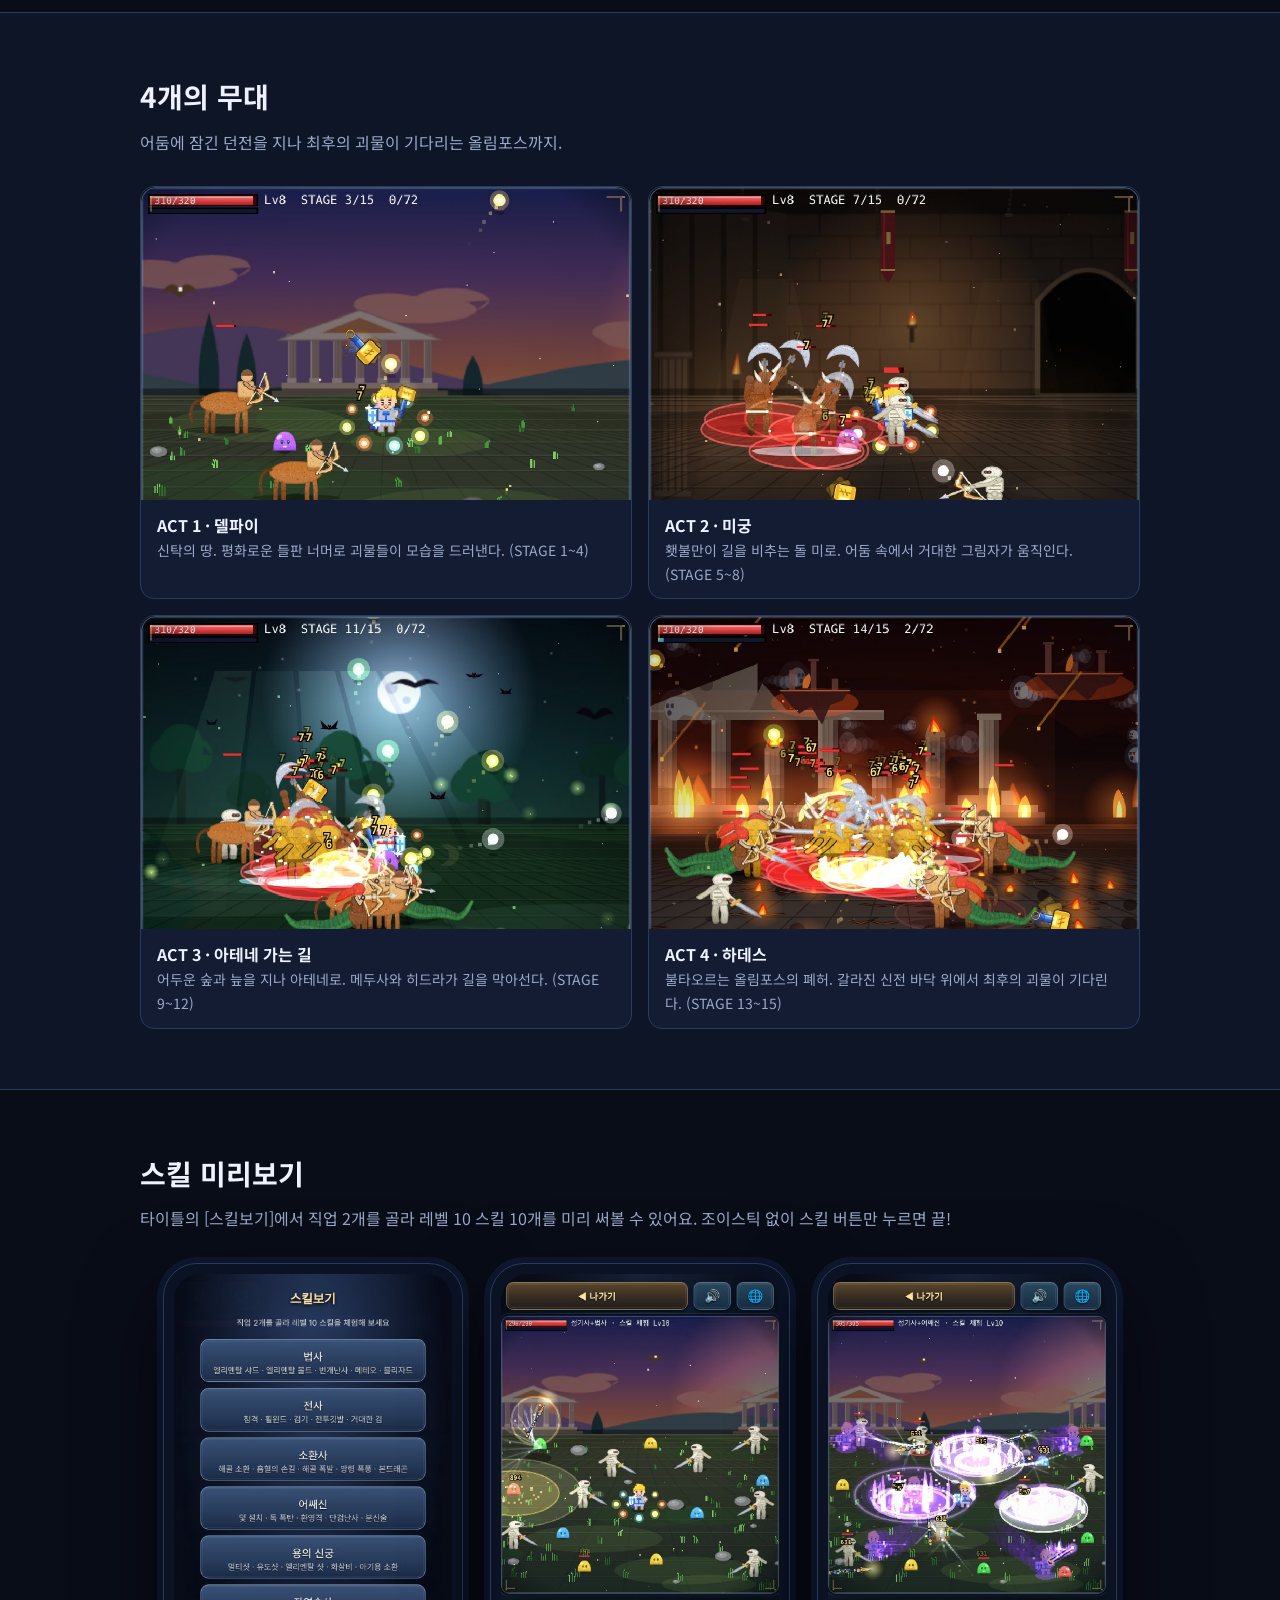
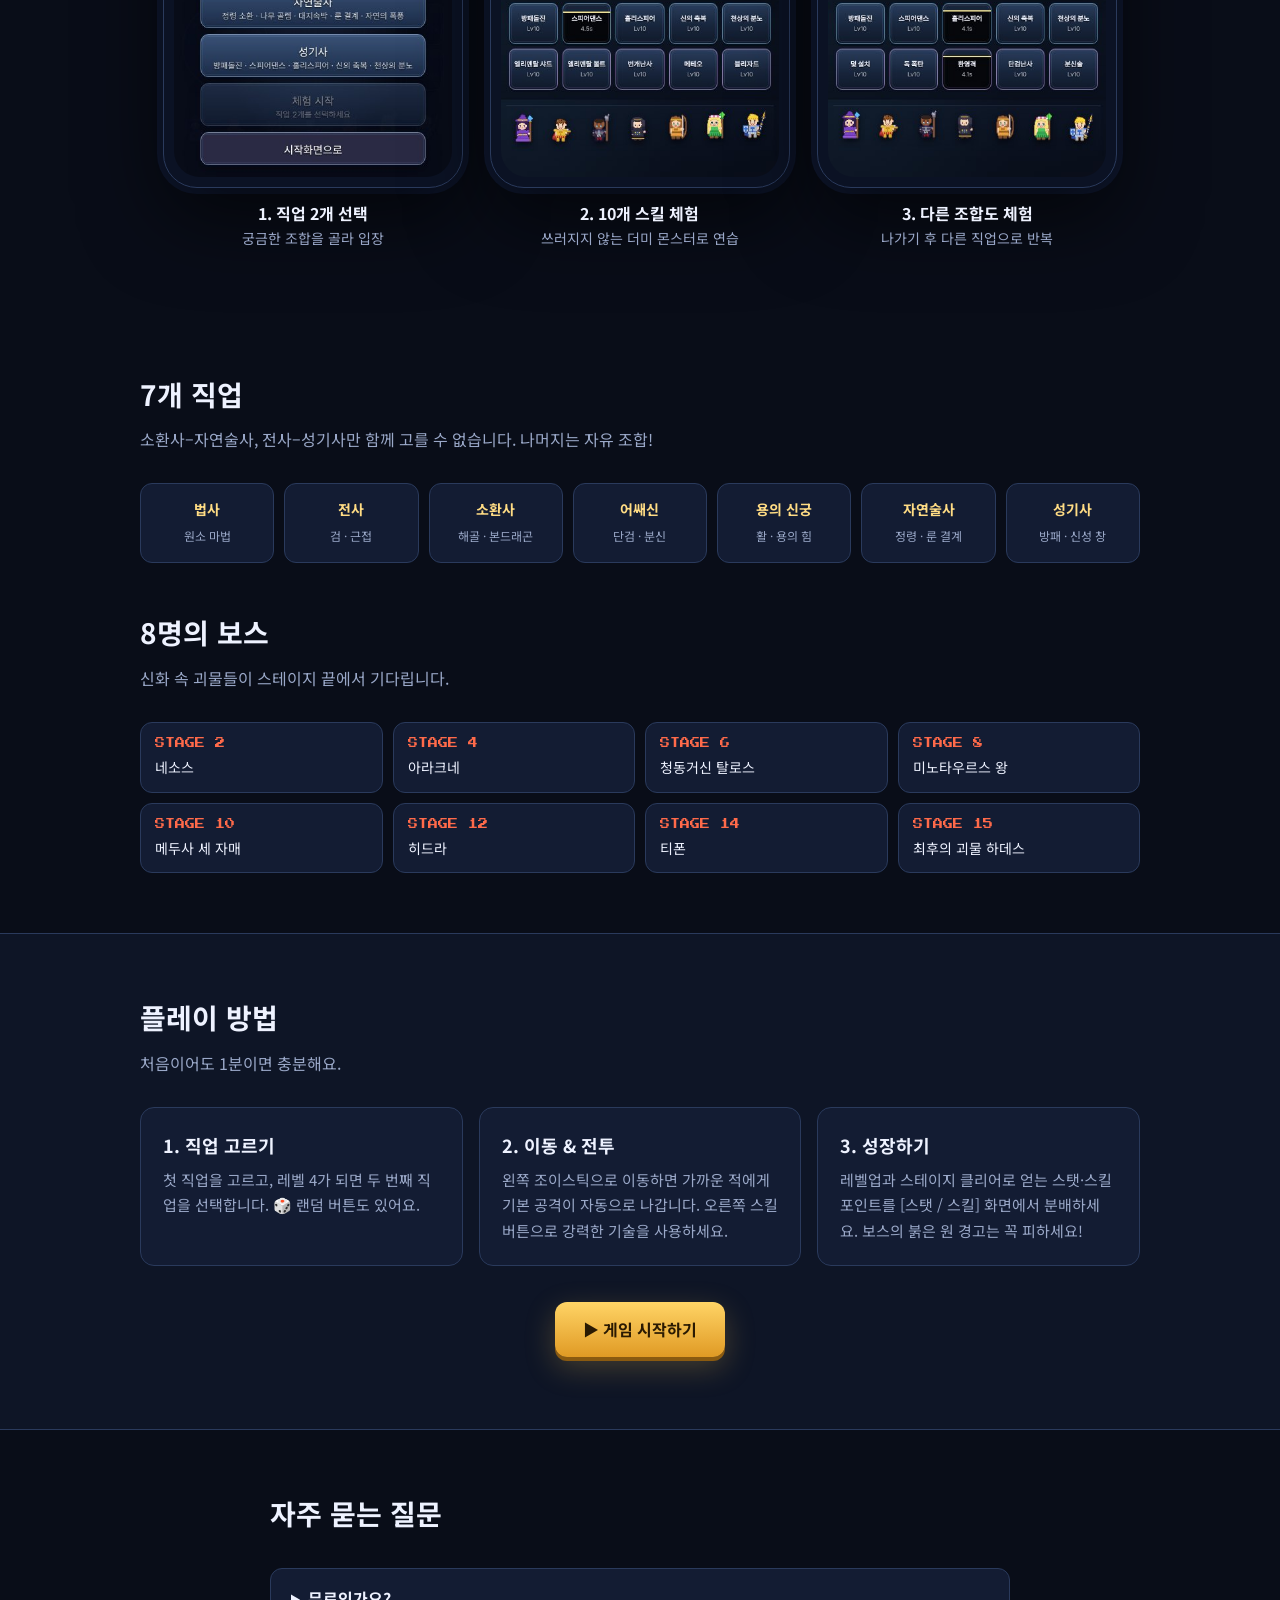
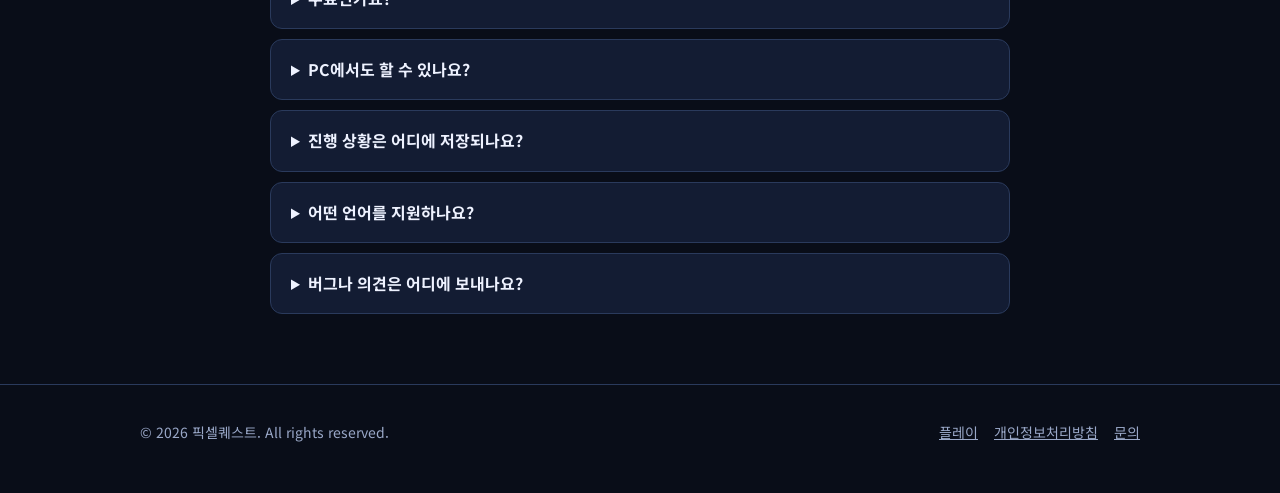
==== commit bdd8bda1: "Add files via upload" ====
--- a/index.html
+++ b/index.html
@@ -4,7 +4,7 @@
 <meta charset="utf-8">
 <meta name="viewport" content="width=device-width,initial-scale=1">
 <title>픽셀퀘스트 – 두 직업을 섞어 15개 스테이지를 돌파하는 도트 액션 RPG</title>
-<meta name="description" content="픽셀퀘스트는 6개 직업 중 2개를 골라 스킬을 섞어 쓰는 횡스크롤 도트 액션 RPG입니다. 15개 스테이지, 8명의 보스, 설치 없이 모바일 브라우저에서 무료로 플레이하세요.">
+<meta name="description" content="픽셀퀘스트는 7개 직업 중 2개를 골라 스킬을 섞어 쓰는 횡스크롤 도트 액션 RPG입니다. 15개 스테이지, 8명의 보스, 보스런, 2인 협동 모드까지 설치 없이 모바일 브라우저에서 무료로 플레이하세요.">
 <meta property="og:title" content="픽셀퀘스트 – 도트 액션 RPG">
 <meta property="og:description" content="두 직업의 스킬을 섞어 쓰는 모바일 횡스크롤 액션 RPG. 설치 없이 무료 플레이.">
 <meta property="og:type" content="website">
@@ -26,7 +26,7 @@
 <div>
 <div class="eyebrow">PIXEL ACTION RPG</div>
 <h1>두 직업을 섞어<br><em>15개 던전</em>을 돌파하라</h1>
-<p class="lead">법사, 전사, 소환사, 어쌔신, 용의 신궁, 자연술사. 6개 직업 중 2개를 골라 스킬을 함께 쓰는 횡스크롤 도트 액션 RPG. 설치도 가입도 없이, 모바일 브라우저에서 바로 시작하세요.</p>
+<p class="lead">법사, 전사, 소환사, 어쌔신, 용의 신궁, 자연술사, 성기사. 7개 직업 중 2개를 골라 스킬을 함께 쓰는 횡스크롤 도트 액션 RPG. 설치도 가입도 없이, 모바일 브라우저에서 바로 시작하세요.</p>
 <div class="cta"><a class="btn" href="play.html">▶ 지금 무료 플레이</a><a class="btn ghost" href="#features">게임 알아보기</a></div>
 <p class="note">📱 모바일(휴대폰·태블릿) 전용 · 진행 상황은 기기에 자동 저장 · 한국어 / English / Español / Português / 日本語 / 中文</p>
 </div>
@@ -42,6 +42,9 @@
 <div class="card"><div class="ico">👾</div><h3>직접 그린 도트 그래픽</h3><p>캐릭터, 몬스터, 소환수, 보스, 배경 모두 도트 감성으로 제작했습니다. 스킬 이펙트까지 화려하게 터집니다.</p></div>
 <div class="card"><div class="ico">🕹️</div><h3>간편한 터치 조작</h3><p>왼쪽 조이스틱으로 이동하면 기본 공격은 자동. 오른쪽 스킬 버튼만 눌러 전투를 이끌어 보세요.</p></div>
 <div class="card"><div class="ico">💾</div><h3>설치·가입 불필요</h3><p>브라우저에서 바로 실행되고 진행 상황은 자동 저장됩니다. 언제든 이어서 플레이할 수 있어요.</p></div>
+<div class="card"><div class="ico">👑</div><h3>보스런 · 9연전</h3><p>보스만 연속으로 도전하는 모드. 스테이지를 건너뛰고 신화 속 보스들과 곧장 맞붙어 보세요.</p></div>
+<div class="card"><div class="ico">🤝</div><h3>2인 협동 모드</h3><p>태블릿 하나로 마주 보고 함께 즐기는 2인 협동 플레이. 가족, 친구와 같이 던전을 돌파하세요.</p></div>
+<div class="card"><div class="ico">🌐</div><h3>6개 언어 지원</h3><p>한국어, English, Español, Português, 日本語, 中文. 게임 안 🌐 버튼에서 언제든 바꿀 수 있어요.</p></div>
 </div></div></section>
 
 <section class="alt" id="world"><div class="wrap">
@@ -57,15 +60,16 @@
 <h2>스킬 미리보기</h2><p class="sub">타이틀의 [스킬보기]에서 직업 2개를 골라 레벨 10 스킬 10개를 미리 써볼 수 있어요. 조이스틱 없이 스킬 버튼만 누르면 끝!</p>
 <div class="phones">
 <figure><div class="phone"><img loading="lazy" src="img/shot-skill1.jpg" width="420" height="760" alt="스킬보기 직업 선택 화면"></div><figcaption><b>1. 직업 2개 선택</b>궁금한 조합을 골라 입장</figcaption></figure>
-<figure><div class="phone"><img loading="lazy" src="img/shot-skill2.jpg" width="420" height="760" alt="스킬 체험 화면 - 법사와 어쌔신"></div><figcaption><b>2. 10개 스킬 체험</b>쓰러지지 않는 더미 몬스터로 연습</figcaption></figure>
-<figure><div class="phone"><img loading="lazy" src="img/shot-skill3.jpg" width="420" height="760" alt="스킬 체험 화면 - 화려한 스킬 이펙트"></div><figcaption><b>3. 다른 조합도 체험</b>나가기 후 다른 직업으로 반복</figcaption></figure>
+<figure><div class="phone"><img loading="lazy" src="img/shot-skill2.jpg" width="420" height="760" alt="스킬 체험 화면 - 성기사와 법사"></div><figcaption><b>2. 10개 스킬 체험</b>쓰러지지 않는 더미 몬스터로 연습</figcaption></figure>
+<figure><div class="phone"><img loading="lazy" src="img/shot-skill3.jpg" width="420" height="760" alt="스킬 체험 화면 - 성기사와 어쌔신"></div><figcaption><b>3. 다른 조합도 체험</b>나가기 후 다른 직업으로 반복</figcaption></figure>
 </div></div></section>
 
 <section id="classes"><div class="wrap">
-<h2>6개 직업</h2><p class="sub">소환사와 자연술사만 함께 고를 수 없습니다. 나머지는 자유 조합!</p>
+<h2>7개 직업</h2><p class="sub">소환사–자연술사, 전사–성기사만 함께 고를 수 없습니다. 나머지는 자유 조합!</p>
 <div class="cls">
 <div><b>법사</b><small>원소 마법</small></div><div><b>전사</b><small>검 · 근접</small></div><div><b>소환사</b><small>해골 · 본드래곤</small></div>
 <div><b>어쌔신</b><small>단검 · 분신</small></div><div><b>용의 신궁</b><small>활 · 용의 힘</small></div><div><b>자연술사</b><small>정령 · 룬 결계</small></div>
+<div><b>성기사</b><small>방패 · 신성 창</small></div>
 </div>
 <h2 style="margin-top:46px">8명의 보스</h2><p class="sub">신화 속 괴물들이 스테이지 끝에서 기다립니다.</p>
 <div class="boss">
--- a/style.css
+++ b/style.css
@@ -32,7 +32,7 @@
 .shots{display:grid;grid-template-columns:repeat(2,1fr);gap:16px}
 .shots figure{margin:0;background:var(--card);border:1px solid var(--line);border-radius:var(--r);overflow:hidden}
 .shots figcaption{padding:12px 16px;font-size:14px;color:var(--mut)}.shots figcaption b{color:var(--fg);display:block;font-size:16px}
-.cls{display:grid;grid-template-columns:repeat(6,1fr);gap:10px}
+.cls{display:grid;grid-template-columns:repeat(7,1fr);gap:10px}
 .cls div{background:var(--card);border:1px solid var(--line);border-radius:12px;padding:14px 8px;text-align:center;font-size:14px}.cls b{display:block;color:var(--gold2);margin-bottom:2px}
 .cls small{color:var(--mut);font-size:12px}
 .boss{display:grid;grid-template-columns:repeat(4,1fr);gap:10px}
